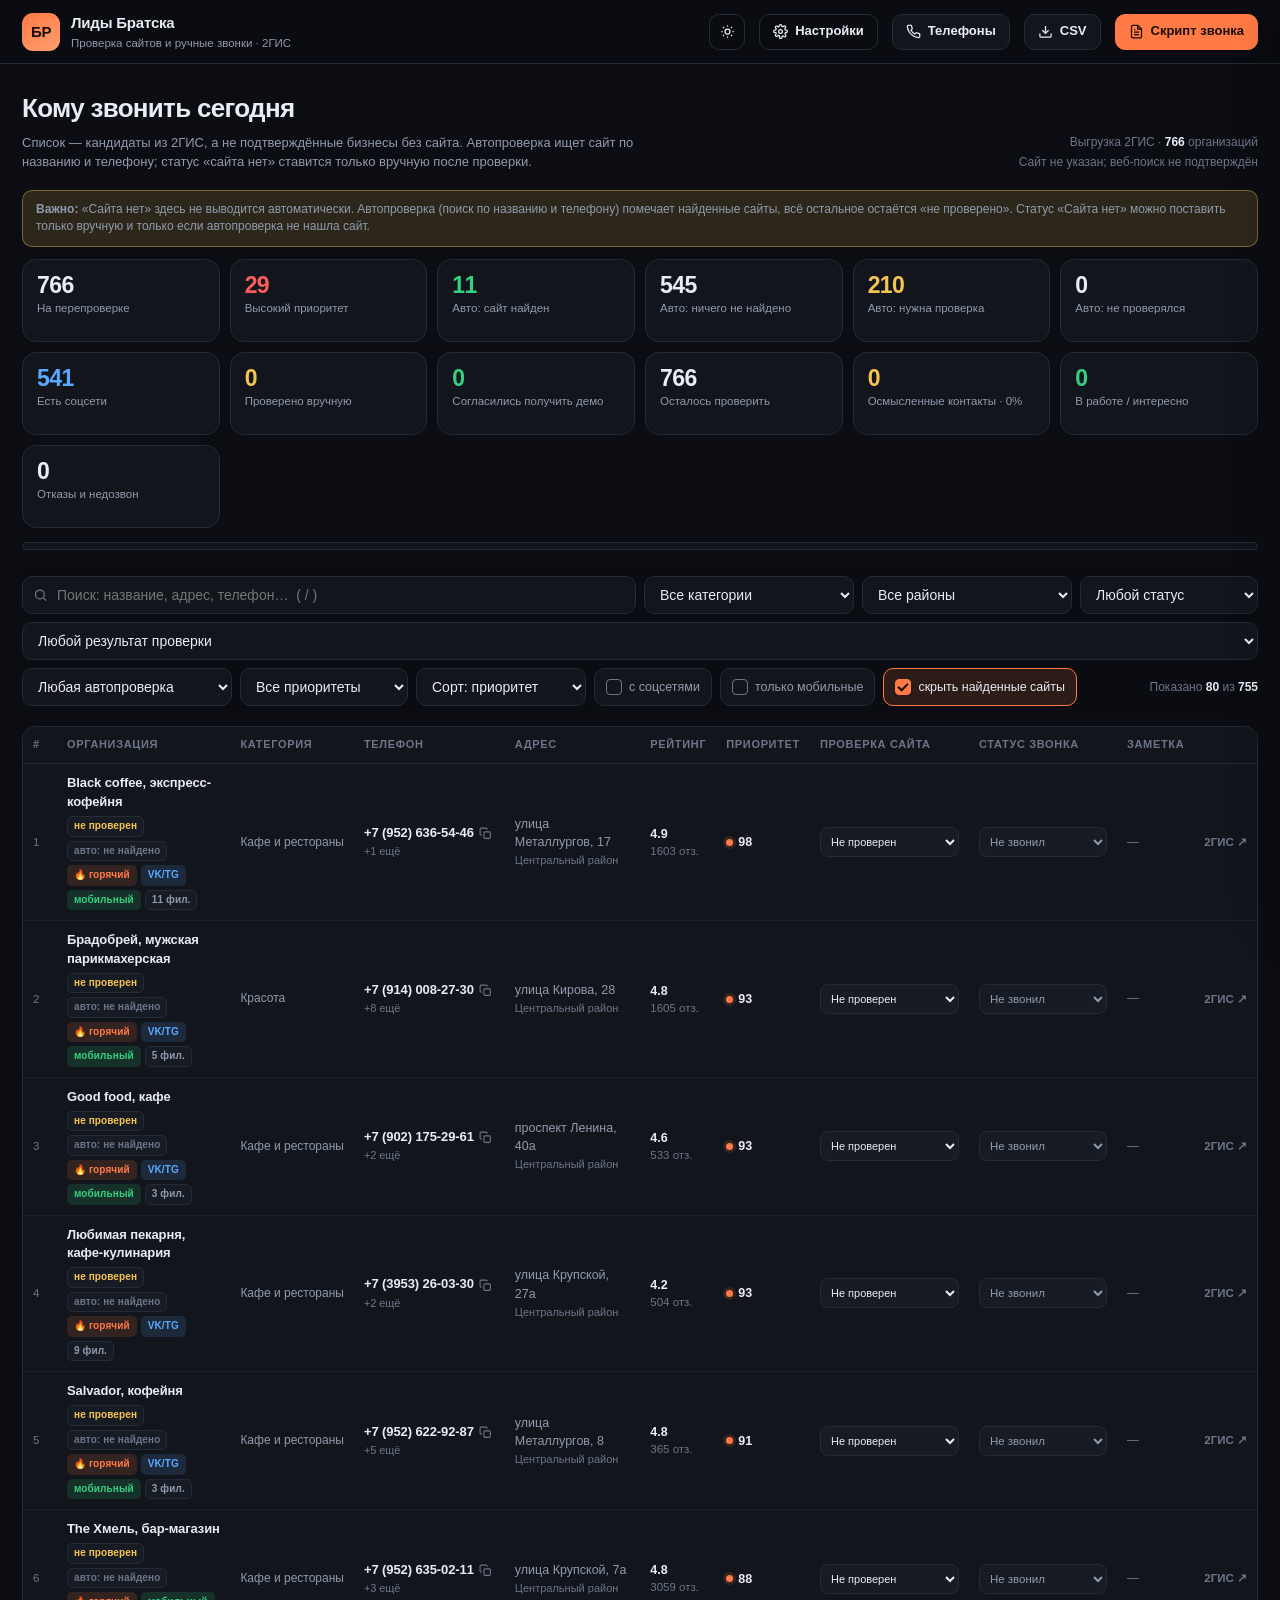
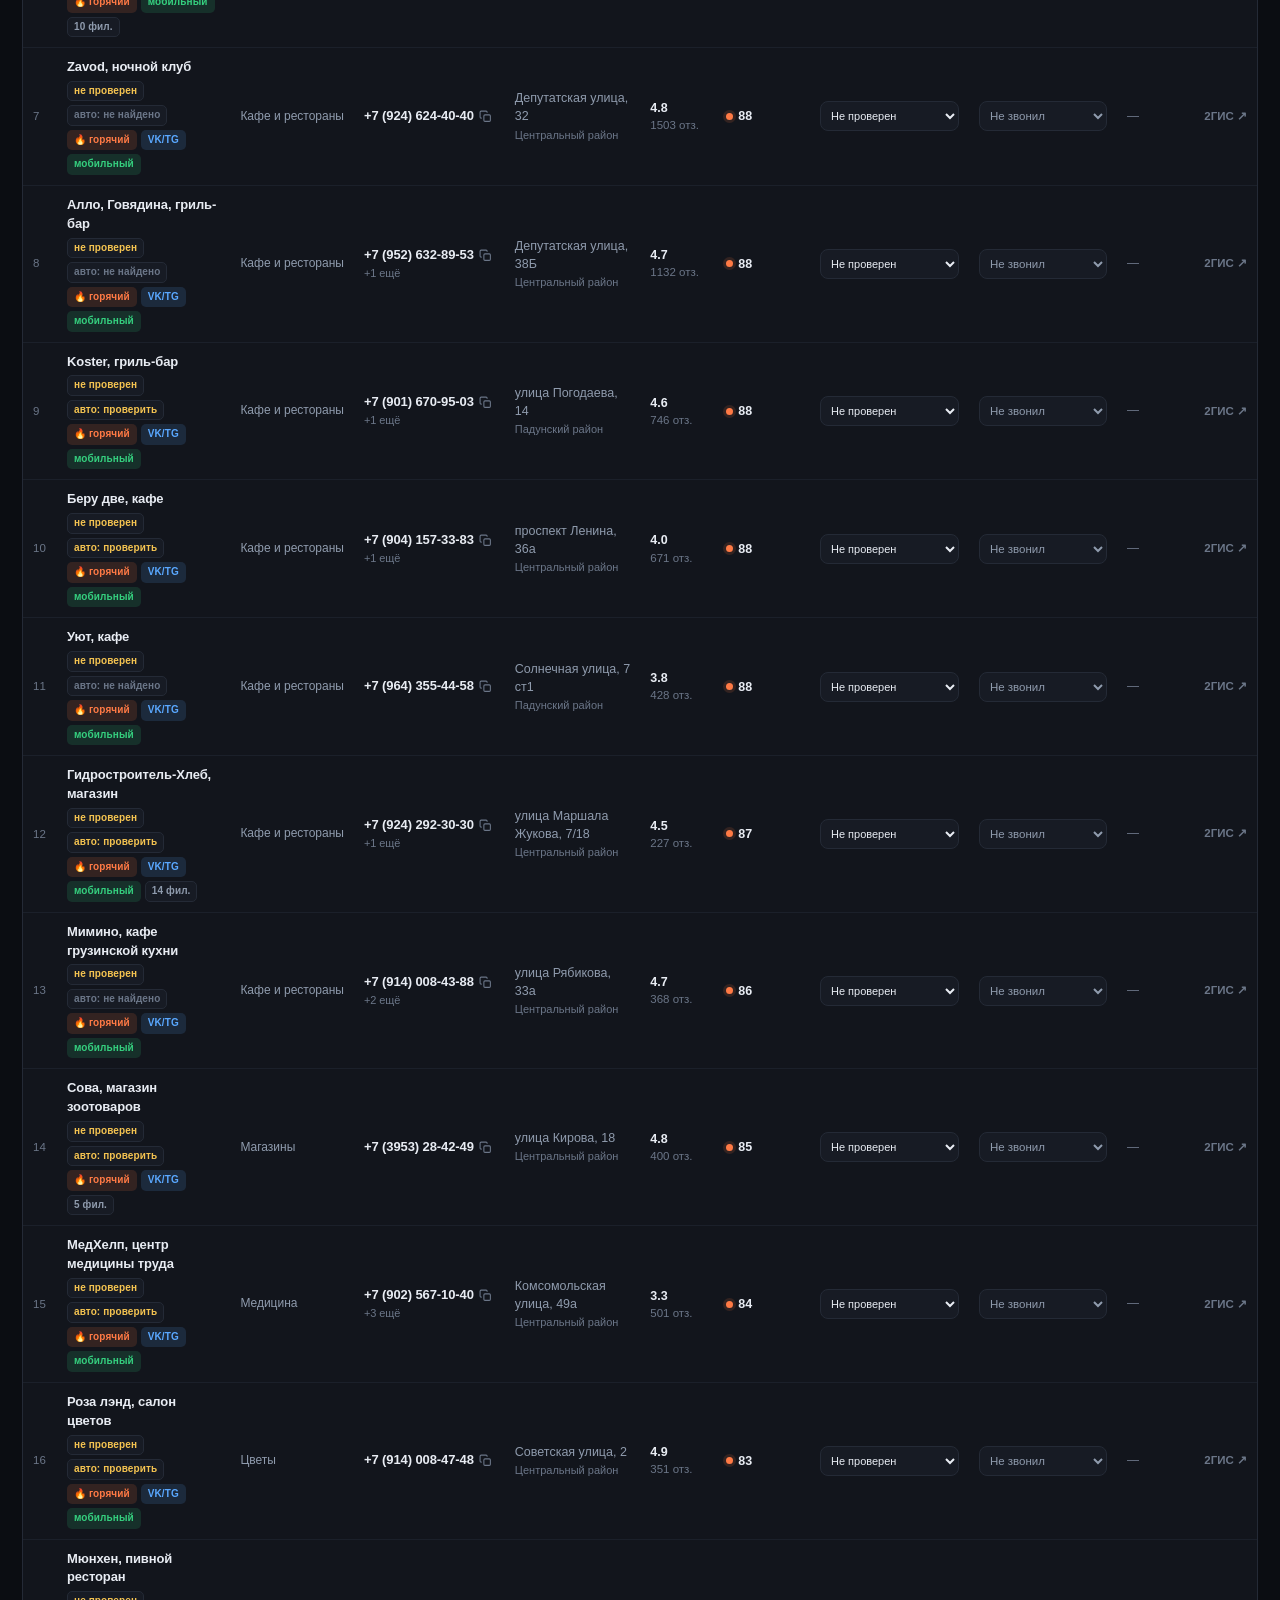
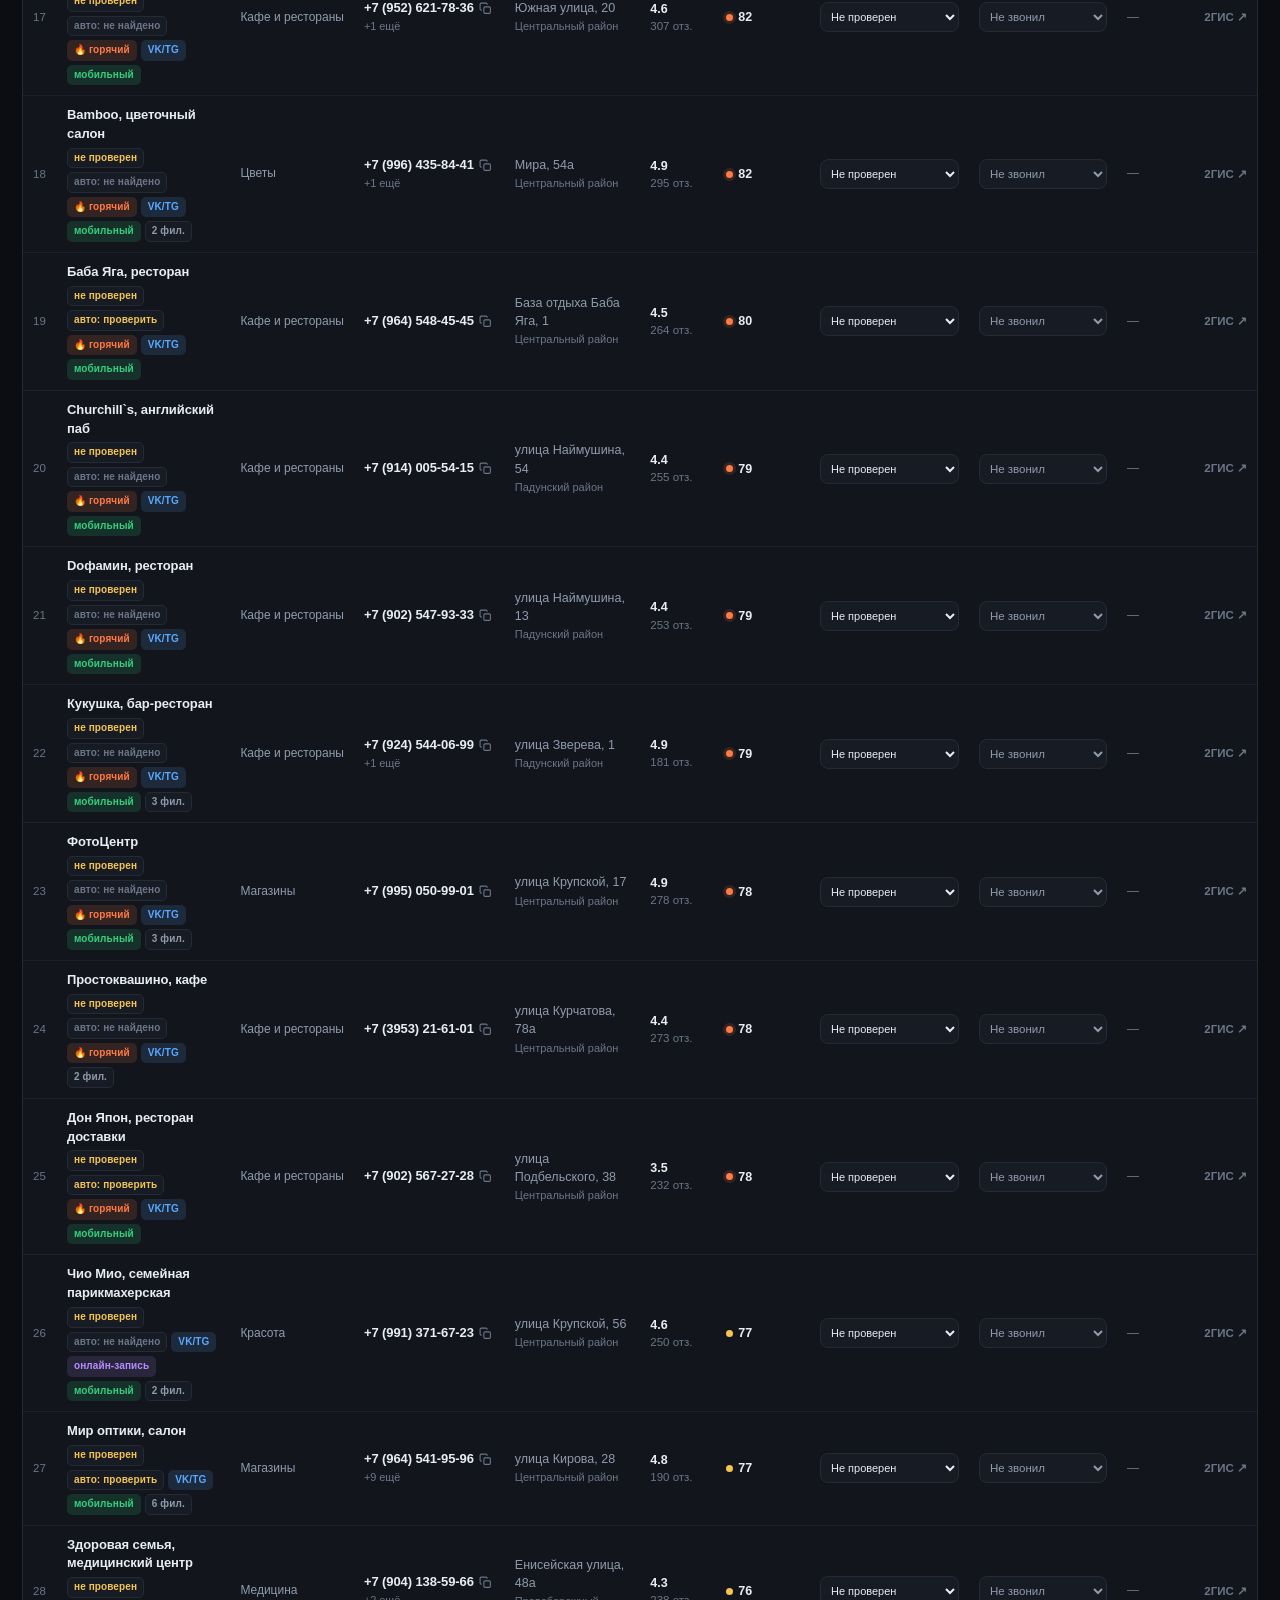
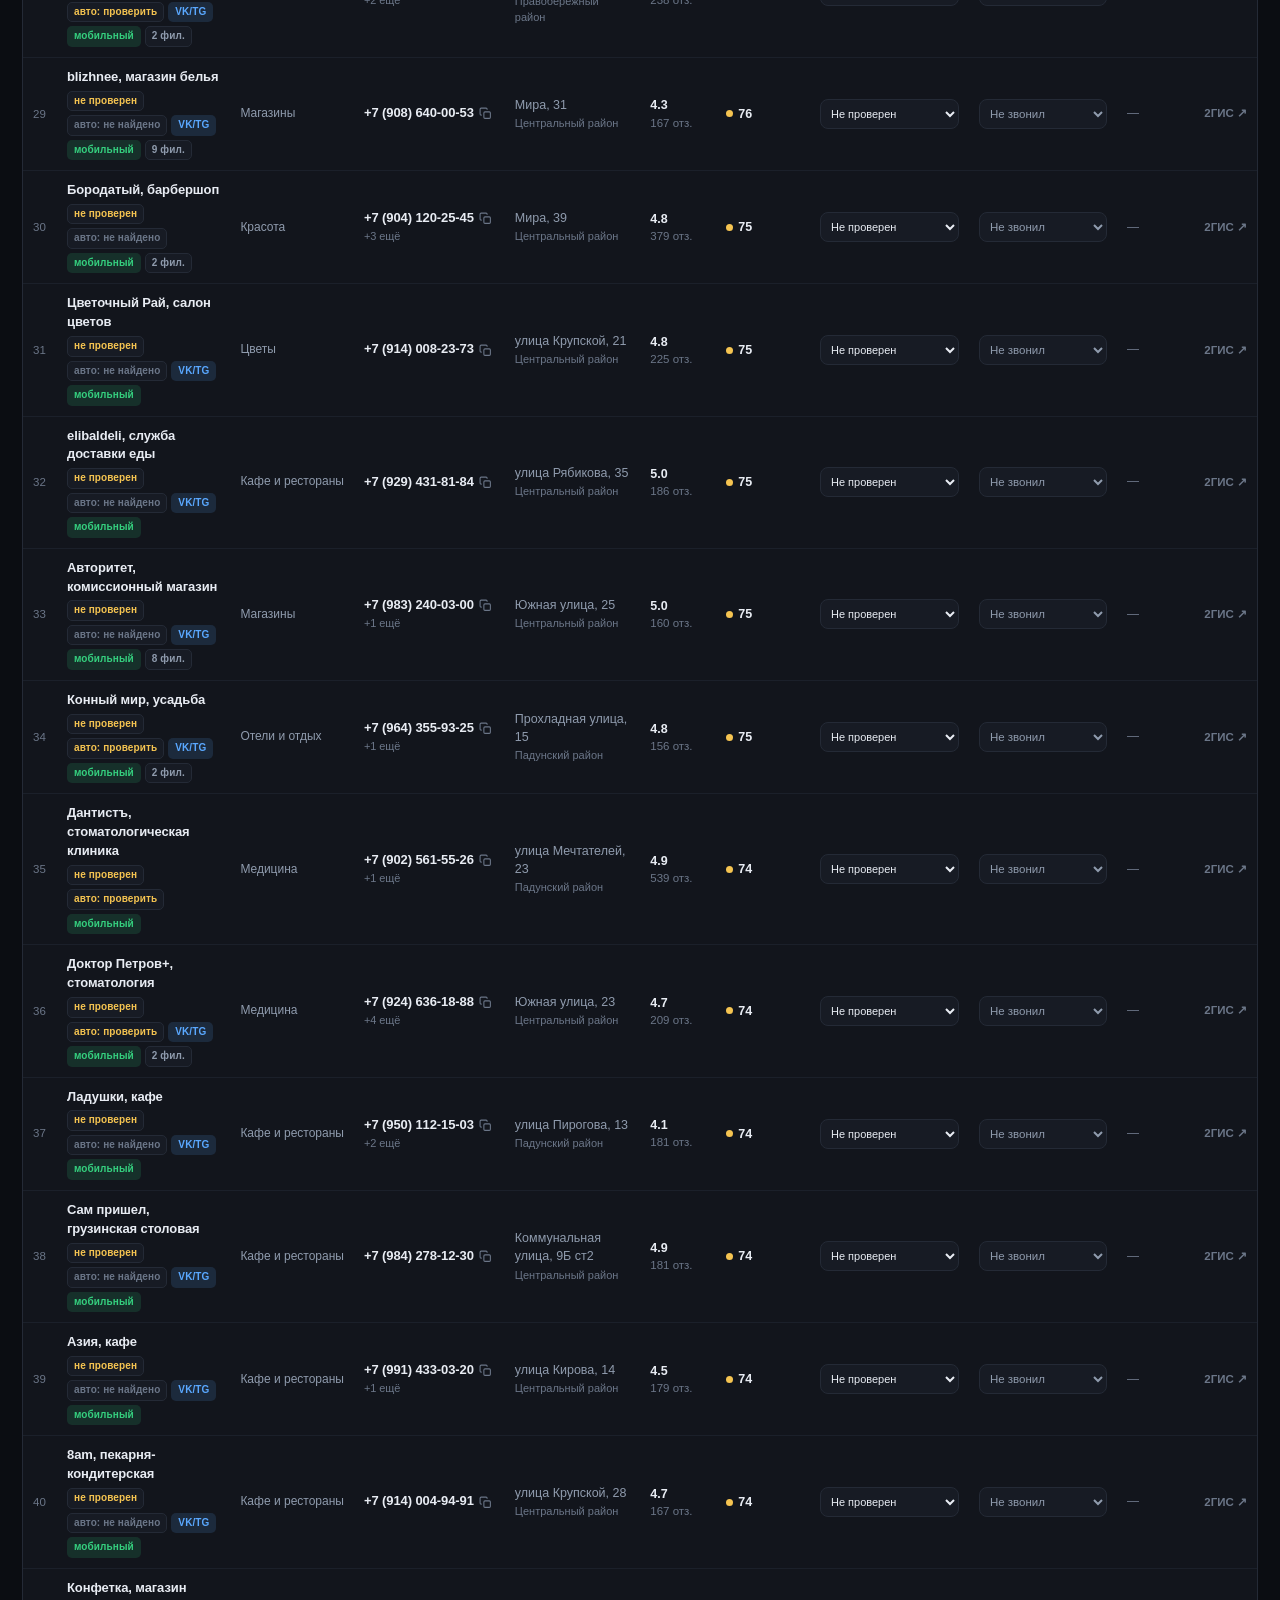
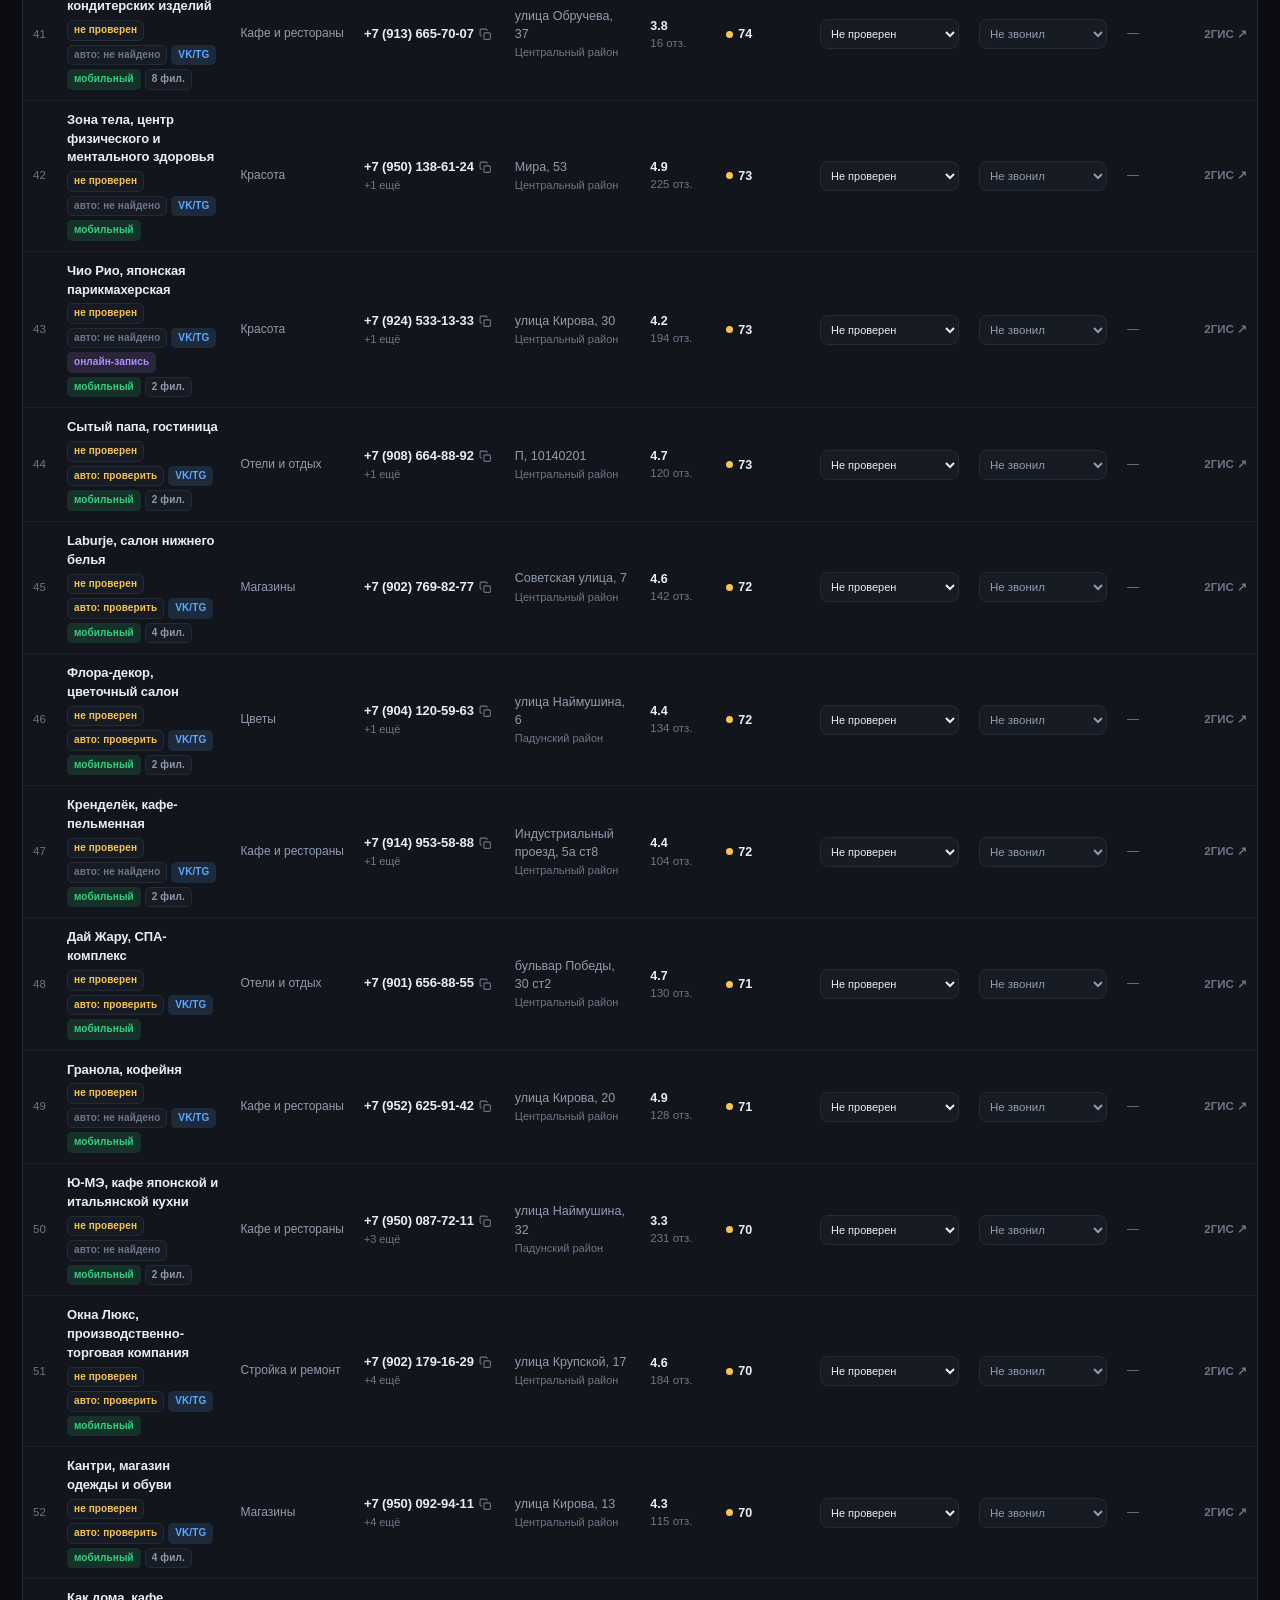
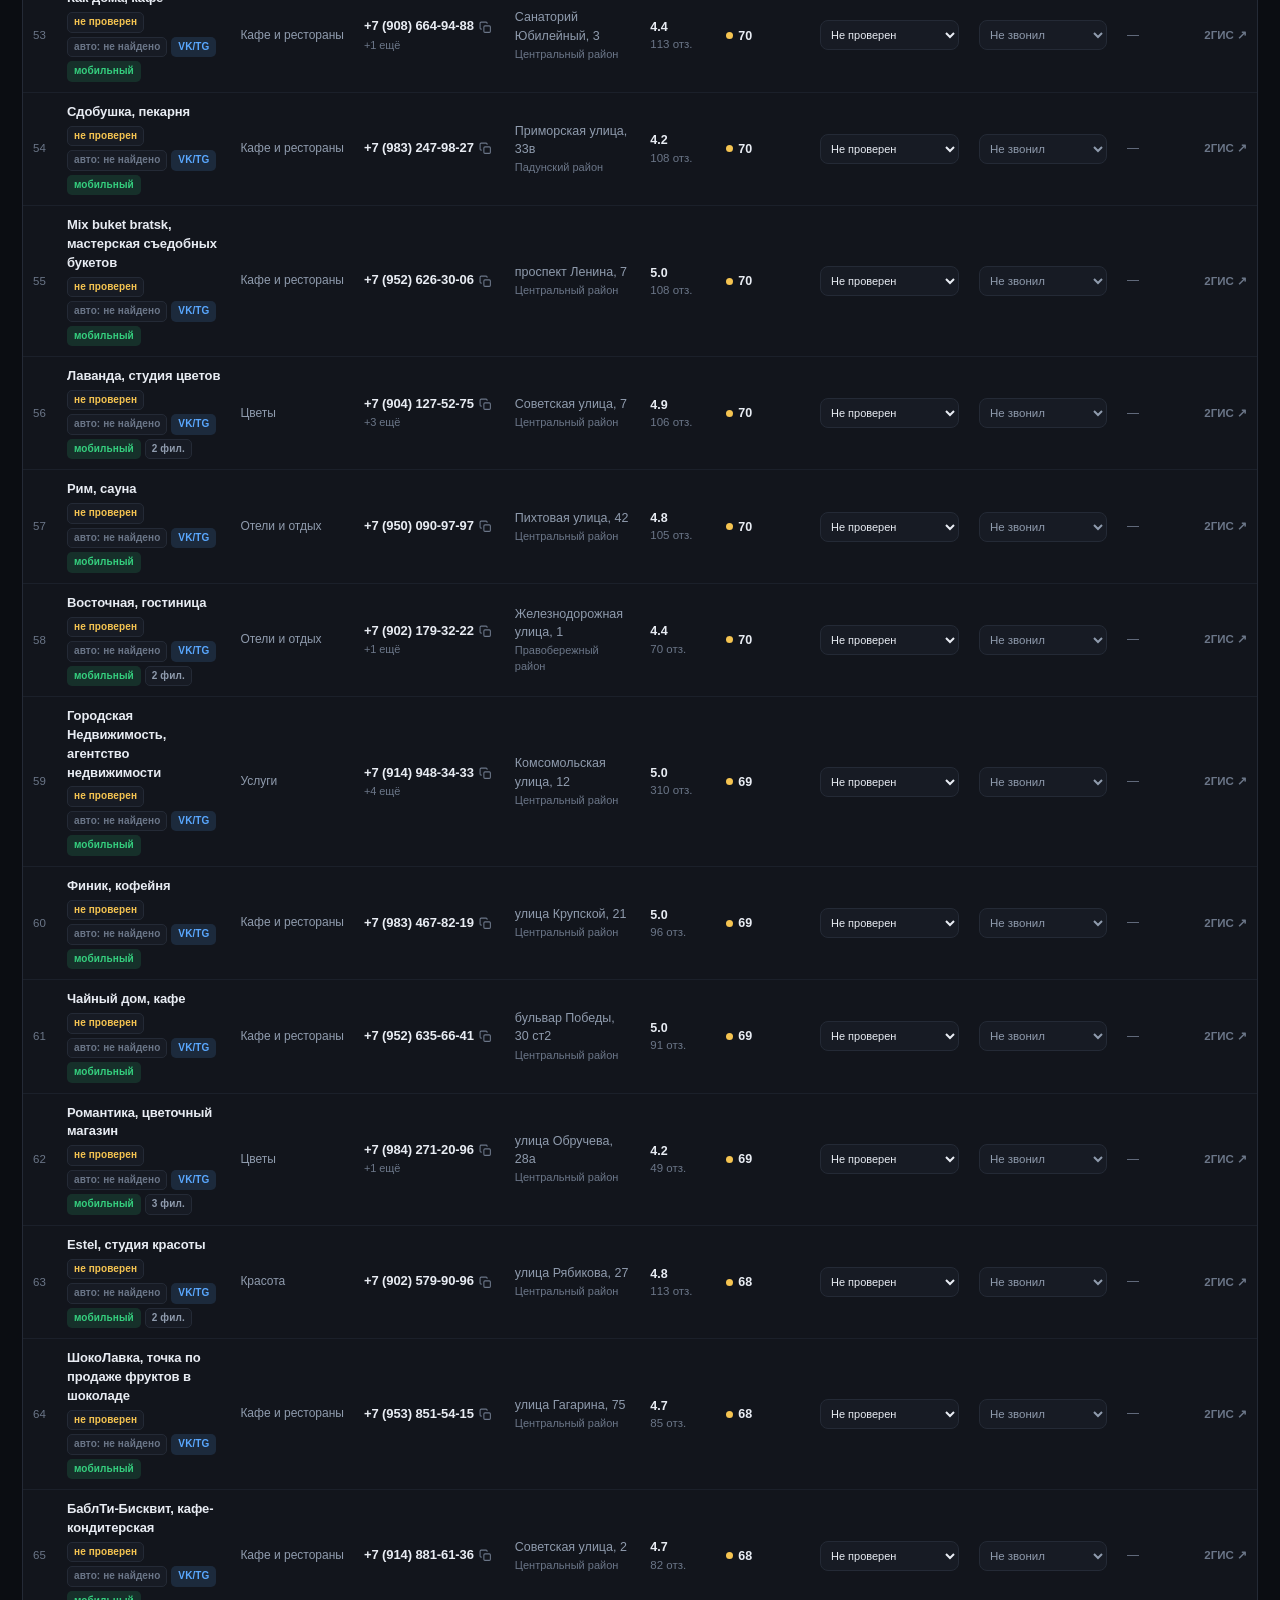
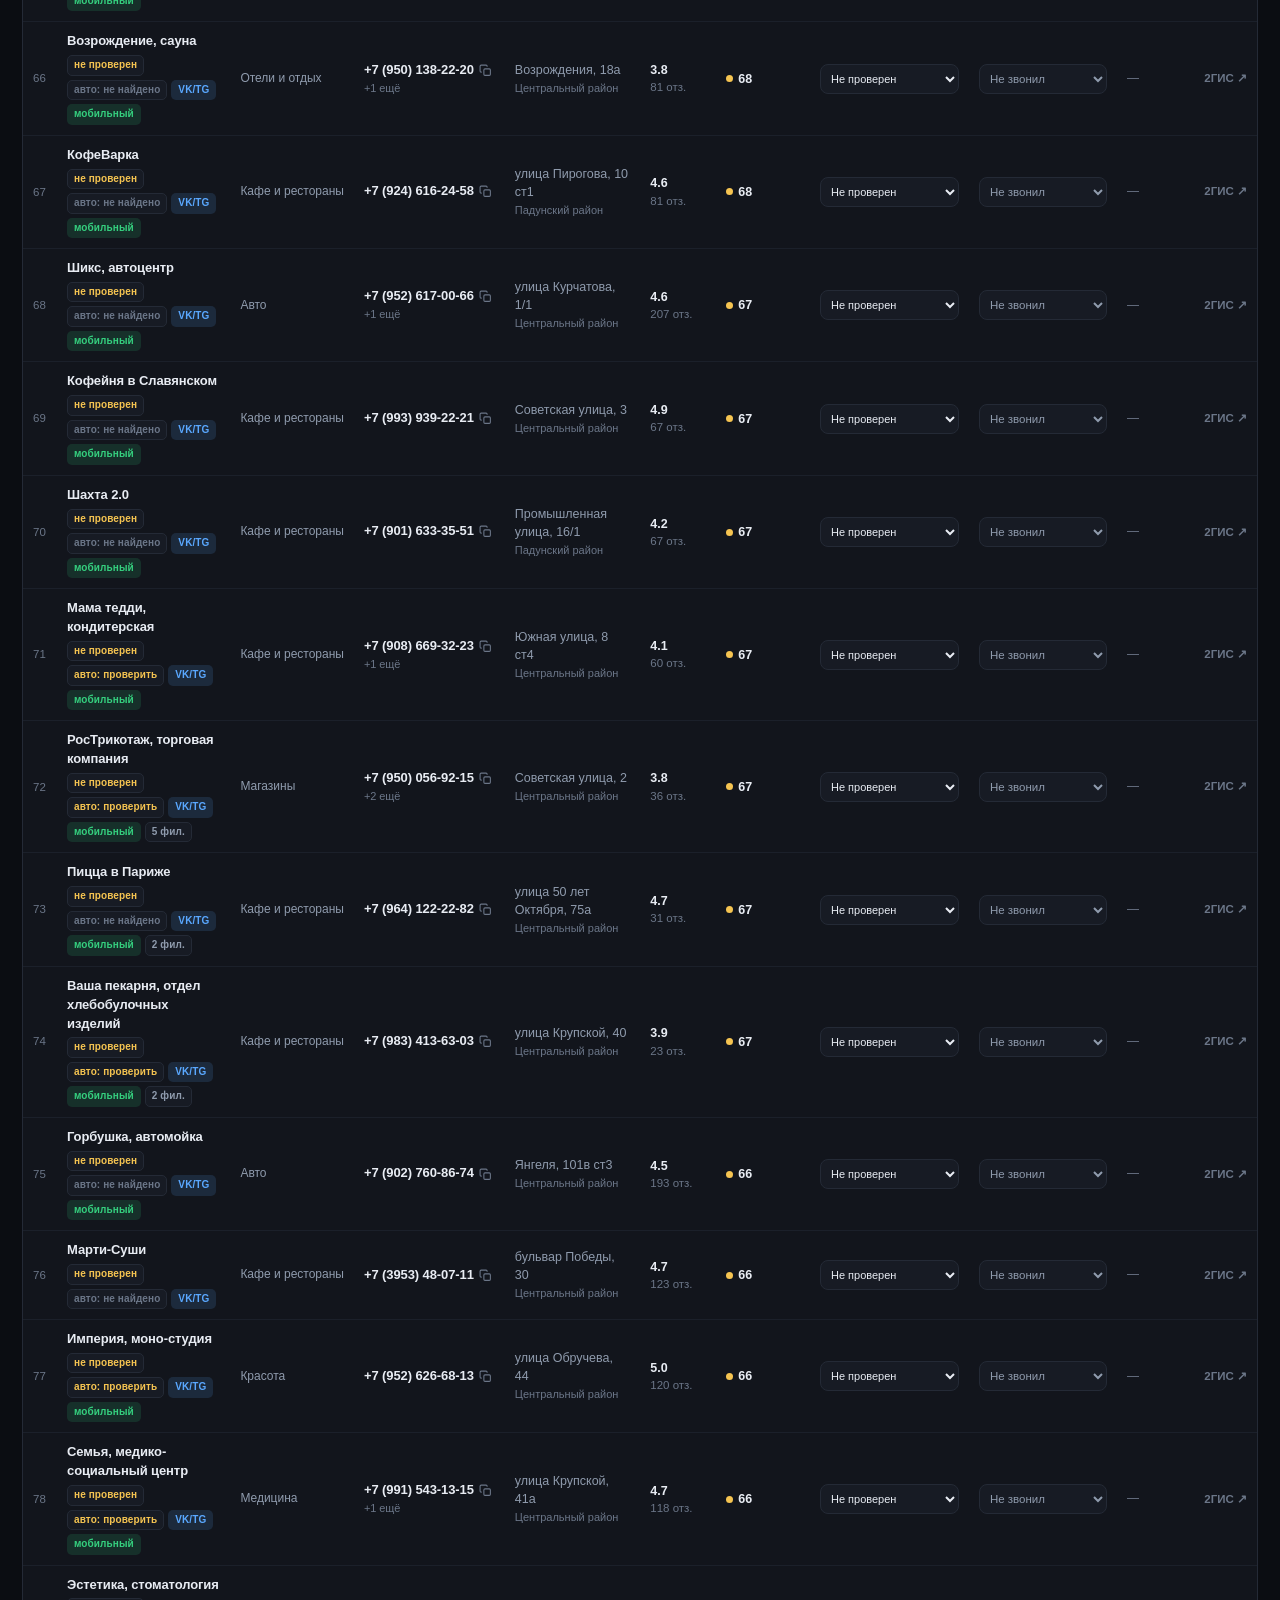
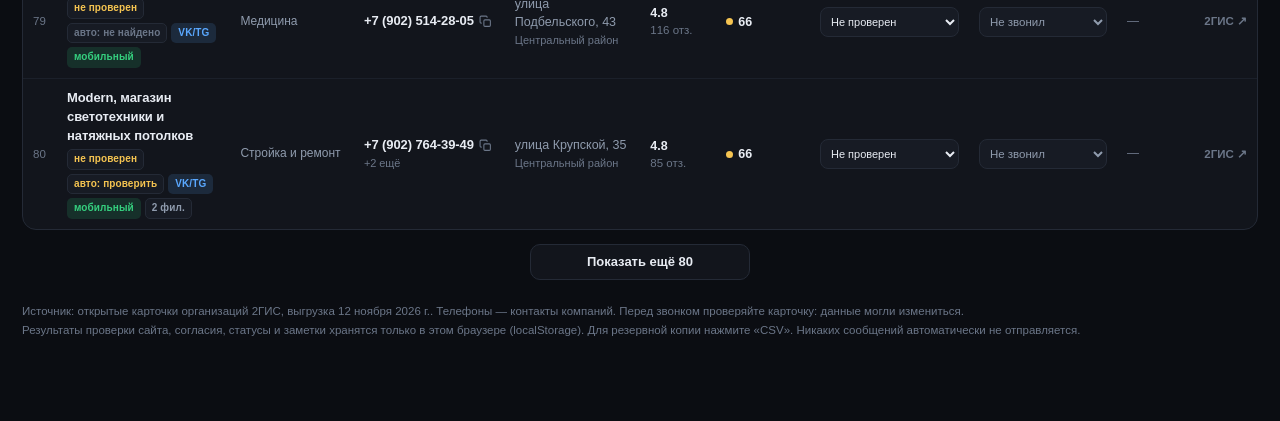
==== index.html @ 971ee41f "feat: рабочая страница лидов Братска для GitHub Pages" ====
<!DOCTYPE html>
<html lang="ru" data-theme="dark">
<head>
<meta charset="utf-8">
<meta name="viewport" content="width=device-width, initial-scale=1">
<title>Лиды Братска · обзвон без сайтов</title>
<style>
  :root{
    --bg:#0b0d12; --panel:#12151c; --panel2:#171b24; --line:#242a36;
    --text:#e8ecf3; --muted:#8f9bad; --dim:#6b7688;
    --accent:#ff7a45; --accent-soft:rgba(255,122,69,.14);
    --green:#35d07f; --green-soft:rgba(53,208,127,.14);
    --yellow:#f5c451; --yellow-soft:rgba(245,196,81,.14);
    --red:#ff5c5c; --red-soft:rgba(255,92,92,.13);
    --blue:#5aa8ff; --blue-soft:rgba(90,168,255,.14);
    --purple:#b58cff; --purple-soft:rgba(181,140,255,.14);
    --bg-topbar:rgba(11,13,18,.92);
    --bg-filters:rgba(11,13,18,.95);
    --line-soft:rgba(36,42,54,.55);
    --yellow-brd:rgba(245,196,81,.4);
    --blue-brd:rgba(90,168,255,.4);
    --purple-brd:rgba(181,140,255,.4);
    --green-brd:rgba(53,208,127,.4);
    --red-brd:rgba(255,92,92,.35);
    --shadow:0 18px 50px rgba(0,0,0,.45);
    --radius:14px;
  }
  html[data-theme="light"]{
    --bg:#f3f4f7; --panel:#ffffff; --panel2:#f7f8fa; --line:#e3e6ec;
    --text:#151a23; --muted:#5f6b7d; --dim:#8792a3;
    --accent:#e85d2a; --accent-soft:rgba(232,93,42,.10);
    --green:#12945a; --green-soft:rgba(18,148,90,.11);
    --yellow:#a87400; --yellow-soft:rgba(168,116,0,.12);
    --red:#d63b3b; --red-soft:rgba(214,59,59,.10);
    --blue:#1f6fd0; --blue-soft:rgba(31,111,208,.10);
    --purple:#7a4fd0; --purple-soft:rgba(122,79,208,.10);
    --bg-topbar:rgba(243,244,247,.95);
    --bg-filters:rgba(243,244,247,.97);
    --line-soft:rgba(227,230,236,.75);
    --yellow-brd:rgba(168,116,0,.4);
    --blue-brd:rgba(31,111,208,.4);
    --purple-brd:rgba(122,79,208,.4);
    --green-brd:rgba(18,148,90,.4);
    --red-brd:rgba(214,59,59,.35);
    --shadow:0 18px 50px rgba(20,30,50,.16);
  }
  *{box-sizing:border-box}
  html{-webkit-text-size-adjust:100%}
  html,body{margin:0;padding:0}
  body{
    background:var(--bg); color:var(--text);
    font:14px/1.45 -apple-system,BlinkMacSystemFont,"Segoe UI",Roboto,"Helvetica Neue",Arial,sans-serif;
    -webkit-font-smoothing:antialiased;
    overflow-x:hidden;
  }
  button,input,select,textarea{font:inherit;color:inherit}
  button,.toggle,select.status{-webkit-tap-highlight-color:transparent;touch-action:manipulation}
  a{color:inherit;text-decoration:none}
  ::selection{background:var(--accent-soft)}

  .wrap{max-width:1460px;margin:0 auto;padding:0 22px 80px}

  /* ---------- top bar ---------- */
  .topbar{
    position:sticky;top:0;z-index:40;
    background:var(--bg-topbar);
    -webkit-backdrop-filter:blur(14px);
    backdrop-filter:blur(14px);
    border-bottom:1px solid var(--line);
  }
  .topbar-in{max-width:1460px;margin:0 auto;padding:12px 22px;display:flex;align-items:center;gap:14px}
  .brand{display:flex;align-items:center;gap:11px;min-width:0}
  .logo{
    width:38px;height:38px;border-radius:11px;flex:none;
    background:linear-gradient(145deg,var(--accent),#ff9f6e);
    display:grid;place-items:center;color:#1a0d06;font-weight:800;font-size:15px;letter-spacing:-.5px;
  }
  .brand h1{font-size:15px;margin:0;font-weight:650;letter-spacing:-.2px;white-space:nowrap}
  .brand p{margin:1px 0 0;font-size:11.5px;color:var(--muted);white-space:nowrap}
  .spacer{flex:1}
  .btn{
    display:inline-flex;align-items:center;gap:7px;height:36px;padding:0 13px;
    border:1px solid var(--line);background:var(--panel);border-radius:10px;
    cursor:pointer;font-size:13px;font-weight:550;white-space:nowrap;
    transition:border-color .15s,background .15s,transform .06s;
  }
  .btn:hover{border-color:var(--dim);background:var(--panel2)}
  .btn:active{transform:translateY(1px)}
  .btn.primary{background:var(--accent);border-color:var(--accent);color:#1a0d06;font-weight:700}
  .btn.primary:hover{filter:brightness(1.06)}
  .btn.ghost{background:transparent}
  .btn svg{width:15px;height:15px;flex:none}
  .icon-btn{width:36px;height:36px;padding:0;justify-content:center}

  /* ---------- hero / stats ---------- */
  .hero{padding:26px 0 18px;display:flex;align-items:flex-end;gap:20px;flex-wrap:wrap}
  .hero h2{margin:0;font-size:26px;letter-spacing:-.7px;font-weight:700}
  .hero p{margin:6px 0 0;color:var(--muted);font-size:13px;max-width:640px}
  .hero .meta{margin-left:auto;text-align:right;font-size:12px;color:var(--dim);line-height:1.6}
  .hero .meta b{color:var(--text);font-weight:600}
  .source-note{margin:0 0 12px;padding:10px 13px;border:1px solid var(--yellow-brd);border-radius:10px;background:var(--yellow-soft);font-size:12px;color:var(--muted)}
  .web-status{max-width:150px!important;font-size:11px!important}

  .stats{display:grid;grid-template-columns:repeat(6,1fr);gap:10px;margin-bottom:14px}
  .stat{
    background:var(--panel);border:1px solid var(--line);border-radius:var(--radius);
    padding:13px 14px 12px;position:relative;overflow:hidden;
  }
  .stat .n{font-size:23px;font-weight:700;letter-spacing:-.6px;line-height:1.1}
  .stat .l{font-size:11.5px;color:var(--muted);margin-top:3px;white-space:normal;line-height:1.25;min-height:28px}
  .stat .bar{position:absolute;left:0;bottom:0;height:2px;background:var(--accent);opacity:.8}
  .stat.gGreen .n{color:var(--green)} .stat.gYellow .n{color:var(--yellow)}
  .stat.gRed .n{color:var(--red)} .stat.gBlue .n{color:var(--blue)}

  .progress{
    height:8px;background:var(--panel);border:1px solid var(--line);border-radius:99px;
    overflow:hidden;margin-bottom:16px
  }
  .progress i{display:block;height:100%;width:0;background:linear-gradient(90deg,var(--accent),#ffb27a);transition:width .35s}

  /* ---------- filters ---------- */
  .filters{
    position:sticky;top:63px;z-index:30;
    background:var(--bg-filters);
    -webkit-backdrop-filter:blur(10px);
    backdrop-filter:blur(10px);
    padding:10px 0 12px;margin-bottom:8px;
  }
  .frow{display:flex;gap:8px;flex-wrap:wrap;align-items:center}
  .search{position:relative;flex:1 1 260px;min-width:200px}
  .search svg{position:absolute;left:11px;top:50%;transform:translateY(-50%);width:15px;height:15px;color:var(--dim)}
  .search input{
    width:100%;height:38px;padding:0 12px 0 34px;border-radius:10px;
    border:1px solid var(--line);background:var(--panel);outline:none;
  }
  .search input:focus{border-color:var(--accent)}
  .fselect{
    height:38px;padding:0 30px 0 11px;border-radius:10px;border:1px solid var(--line);
    background:var(--panel);cursor:pointer;max-width:210px;
  }
  .web-status-filter{flex:1 1 100%;max-width:none}
  .fselect:focus{outline:none;border-color:var(--accent)}
  .toggle{
    display:inline-flex;align-items:center;gap:7px;height:38px;padding:0 11px;
    border:1px solid var(--line);background:var(--panel);border-radius:10px;cursor:pointer;
    font-size:12.5px;color:var(--muted);user-select:none;white-space:nowrap;
  }
  .toggle input{accent-color:var(--accent);margin:0;appearance:none;width:16px;height:16px;flex:none;
    border:1.5px solid var(--dim);border-radius:4px;background:transparent;position:relative;cursor:pointer}
  .toggle input:checked{background:var(--accent);border-color:var(--accent)}
  .toggle input:checked::after{content:'';position:absolute;left:4px;top:1px;width:4px;height:8px;
    border:solid #1a0d06;border-width:0 2px 2px 0;transform:rotate(45deg)}
  .toggle.on{color:var(--text);border-color:var(--accent);background:var(--accent-soft)}
  .count{font-size:12px;color:var(--dim);margin-left:auto;white-space:nowrap}
  .count b{color:var(--text)}

  /* ---------- table ---------- */
  .tablecard{background:var(--panel);border:1px solid var(--line);border-radius:var(--radius);overflow:hidden}
  table{width:100%;border-collapse:collapse}
  thead th{
    text-align:left;font-size:11px;text-transform:uppercase;letter-spacing:.06em;
    color:var(--dim);font-weight:600;padding:10px 10px;border-bottom:1px solid var(--line);
    background:var(--panel);position:sticky;top:0;z-index:2;white-space:nowrap;
  }
  tbody tr{border-bottom:1px solid var(--line-soft);cursor:pointer}
  tbody tr:last-child{border-bottom:none}
  tbody tr:hover{background:var(--panel2)}
  tbody tr.done{opacity:.55}
  td{padding:10px;vertical-align:middle;font-size:13px}
  td.num{color:var(--dim);font-size:11.5px;width:34px}
  .name{font-weight:600;letter-spacing:-.1px;display:flex;align-items:center;gap:6px;flex-wrap:wrap;max-width:340px}
  .name small{display:block;font-weight:400;color:var(--muted);font-size:11.5px;margin-top:2px}
  .mob-meta{display:none;font-weight:400;color:var(--muted);font-size:11.5px;margin-top:3px}
  .badges{display:flex;gap:4px;flex-wrap:wrap;margin-top:4px}
  .badge{
    font-size:10px;padding:2px 6px;border-radius:5px;font-weight:600;letter-spacing:.01em;
    background:var(--panel2);border:1px solid var(--line);color:var(--muted);white-space:nowrap;
  }
  .badge.vk{color:var(--blue);border-color:transparent;background:var(--blue-soft)}
  .badge.book{color:var(--purple);border-color:transparent;background:var(--purple-soft)}
  .badge.hot{color:var(--accent);border-color:transparent;background:var(--accent-soft)}
  .badge.mob{color:var(--green);border-color:transparent;background:var(--green-soft)}
  .cat{font-size:12px;color:var(--muted);white-space:nowrap}
  .addr{max-width:220px;color:var(--muted);font-size:12.5px}
  .addr span{display:block;color:var(--dim);font-size:11px;margin-top:2px}
  .phone{font-variant-numeric:tabular-nums;white-space:nowrap;font-weight:600;letter-spacing:-.1px}
  .phone a:hover{color:var(--accent)}
  .phone .sub{display:block;font-weight:400;color:var(--dim);font-size:11px;margin-top:1px}
  .copy{
    border:none;background:transparent;color:var(--dim);cursor:pointer;padding:3px;border-radius:5px;
    vertical-align:middle;margin-left:2px;
  }
  .copy:hover{color:var(--accent);background:var(--accent-soft)}
  .copy svg{width:13px;height:13px;display:block}
  .rating{white-space:nowrap;font-weight:600;font-size:12.5px}
  .rating em{font-style:normal;color:var(--dim);font-weight:400;font-size:11.5px;display:block}
  .score{
    display:inline-flex;align-items:center;gap:5px;font-weight:700;font-size:12.5px;
    font-variant-numeric:tabular-nums;
  }
  .dot{width:7px;height:7px;border-radius:50%;background:var(--dim);flex:none}
  .tier-hot .dot{background:var(--accent);box-shadow:0 0 0 3px var(--accent-soft)}
  .tier-warm .dot{background:var(--yellow)}
  .tier-cold .dot{background:var(--dim)}
  .tier-hot .score{color:var(--accent)} .tier-warm .score{color:var(--yellow)}
  select.status{
    height:30px;border-radius:8px;border:1px solid var(--line);background:var(--panel2);
    padding:0 6px;font-size:11.5px;cursor:pointer;max-width:140px;
  }
  select.status.new{color:var(--muted)}
  select.status.noanswer{color:var(--yellow);border-color:var(--yellow-brd)}
  select.status.callback{color:var(--blue);border-color:var(--blue-brd)}
  select.status.demo{color:var(--purple);border-color:var(--purple-brd)}
  select.status.interested{color:var(--green);border-color:var(--green-brd)}
  select.status.deal{color:var(--green);background:var(--green-soft);border-color:var(--green)}
  select.status.refuse{color:var(--red);border-color:var(--red-brd)}
  .note{max-width:180px;font-size:12px;color:var(--muted);overflow:hidden;text-overflow:ellipsis;white-space:nowrap}
  .note.empty{color:var(--dim)}
  .act{white-space:nowrap;text-align:right}
  .gis{color:var(--dim);font-size:11.5px;font-weight:600}
  .gis:hover{color:var(--accent)}

  .empty-state{padding:60px 20px;text-align:center;color:var(--muted)}
  .empty-state b{display:block;color:var(--text);font-size:16px;margin-bottom:6px}
  .more-wrap{display:none;justify-content:center;padding:14px 0 4px}
  .more-wrap .btn{min-width:220px;justify-content:center}

  /* ---------- drawer ---------- */
  .overlay{
    position:fixed;inset:0;background:rgba(4,7,12,.55);backdrop-filter:blur(2px);
    opacity:0;pointer-events:none;transition:opacity .2s;z-index:50;
  }
  .overlay.open{opacity:1;pointer-events:auto}
  .drawer{
    position:fixed;top:0;right:0;height:100%;width:440px;max-width:100%;
    background:var(--panel);border-left:1px solid var(--line);z-index:60;
    transform:translateX(102%);transition:transform .26s cubic-bezier(.3,.8,.3,1);
    display:flex;flex-direction:column;box-shadow:var(--shadow);
  }
  .drawer.open{transform:none}
  .drawer-head{padding:16px 18px 12px;border-bottom:1px solid var(--line);display:flex;gap:10px;align-items:flex-start}
  .drawer-head h3{margin:0;font-size:18px;letter-spacing:-.4px;line-height:1.25}
  .drawer-head .sub{color:var(--muted);font-size:12px;margin-top:4px}
  .drawer-body{padding:16px 18px 30px;overflow:auto;flex:1}
  .drawerWebStatus{width:100%;max-width:none}
  .close{
    margin-left:auto;width:32px;height:32px;border-radius:8px;border:1px solid var(--line);
    background:var(--panel2);cursor:pointer;display:grid;place-items:center;flex:none;
  }
  .close:hover{border-color:var(--dim)}
  .block{margin-bottom:18px}
  .block h4{margin:0 0 8px;font-size:11px;text-transform:uppercase;letter-spacing:.07em;color:var(--dim)}
  .bigphone{
    display:flex;align-items:center;gap:10px;background:var(--panel2);border:1px solid var(--line);
    border-radius:12px;padding:12px 14px;
  }
  .bigphone .p{font-size:21px;font-weight:700;letter-spacing:-.4px;font-variant-numeric:tabular-nums}
  .bigphone .p a:hover{color:var(--accent)}
  .bigphone .extra{font-size:12px;color:var(--muted);margin-top:2px}
  .kv{display:grid;grid-template-columns:96px 1fr;gap:7px 10px;font-size:13px}
  .kv dt{color:var(--dim)}
  .kv dd{margin:0}
  .chips{display:flex;gap:6px;flex-wrap:wrap}
  .chip{
    display:inline-flex;align-items:center;gap:5px;padding:5px 9px;border-radius:8px;
    background:var(--panel2);border:1px solid var(--line);font-size:12px;color:var(--muted);
  }
  .chip:hover{border-color:var(--accent);color:var(--text)}
  .status-grid{display:grid;grid-template-columns:1fr 1fr;gap:6px}
  .status-btn{
    padding:8px 10px;border-radius:9px;border:1px solid var(--line);background:var(--panel2);
    cursor:pointer;font-size:12.5px;text-align:left;display:flex;align-items:center;gap:7px;
  }
  .status-btn:hover{border-color:var(--dim)}
  .status-btn.active{border-color:var(--accent);background:var(--accent-soft);color:var(--text);font-weight:600}
  .status-btn i{width:7px;height:7px;border-radius:50%;background:var(--dim);flex:none}
  .status-btn[data-s="noanswer"] i{background:var(--yellow)} .status-btn[data-s="callback"] i{background:var(--blue)}
  .status-btn[data-s="demo"] i{background:var(--purple)} .status-btn[data-s="interested"] i{background:var(--green)}
  .status-btn[data-s="deal"] i{background:var(--green)} .status-btn[data-s="refuse"] i{background:var(--red)}
  textarea.noteinput{
    width:100%;min-height:86px;resize:vertical;border-radius:10px;border:1px solid var(--line);
    background:var(--panel2);padding:10px 11px;outline:none;font-size:13px;
  }
  textarea.noteinput:focus{border-color:var(--accent)}
  .scriptbox{
    background:var(--panel2);border:1px solid var(--line);border-left:3px solid var(--accent);
    border-radius:10px;padding:12px 13px;font-size:13px;line-height:1.55;color:var(--text);
    white-space:pre-wrap;
  }
  .rowbtns{display:flex;gap:7px;flex-wrap:wrap}
  .savehint{font-size:11px;color:var(--dim);margin-top:6px}

  /* ---------- modal ---------- */
  .modal{
    position:fixed;inset:0;z-index:70;display:none;align-items:center;justify-content:center;padding:22px;
  }
  .modal.open{display:flex}
  .modal-card{
    background:var(--panel);border:1px solid var(--line);border-radius:18px;
    width:860px;max-width:100%;max-height:88vh;display:flex;flex-direction:column;box-shadow:var(--shadow);
  }
  .modal-head{padding:16px 20px;border-bottom:1px solid var(--line);display:flex;align-items:center;gap:12px}
  .modal-head h3{margin:0;font-size:17px;letter-spacing:-.3px}
  .modal-body{padding:20px 24px 30px;overflow:auto}
  .md h1{font-size:21px;margin:0 0 14px}
  #scriptBody h1{display:none}
  .md h2{font-size:16px;margin:26px 0 10px;padding-top:14px;border-top:1px solid var(--line)}
  .md h2:first-child{border-top:none;padding-top:0;margin-top:0}
  .md h3{font-size:14px;margin:18px 0 7px;color:var(--accent)}
  .md p{margin:8px 0;color:var(--text);line-height:1.62}
  .md ul,.md ol{margin:8px 0;padding-left:22px}
  .md li{margin:4px 0;line-height:1.6}
  .md blockquote{
    margin:9px 0;padding:9px 13px;border-left:3px solid var(--accent);
    background:var(--panel2);border-radius:0 9px 9px 0;color:var(--text);font-size:13.5px;
  }
  .md code{background:var(--panel2);padding:1px 5px;border-radius:4px;font-size:12.5px}
  .md table{width:auto;min-width:60%;margin:10px 0;border:1px solid var(--line);border-radius:8px}
  .md th,.md td{border-bottom:1px solid var(--line);padding:7px 10px;font-size:13px}
  .md th{background:var(--panel2);color:var(--muted);font-weight:600;text-align:left;font-size:11.5px;text-transform:uppercase;letter-spacing:.04em}
  .md hr{border:none;border-top:1px solid var(--line);margin:18px 0}
  .md strong{font-weight:650}
  .md .checkitem{list-style:none;margin-left:-18px}

  .settings label{display:block;font-size:12px;color:var(--muted);margin:12px 0 5px}
  .settings input{
    width:100%;height:38px;border-radius:9px;border:1px solid var(--line);
    background:var(--panel2);padding:0 11px;outline:none;
  }
  .settings input:focus{border-color:var(--accent)}

  .toast{
    position:fixed;bottom:22px;left:50%;transform:translate(-50%,20px);
    background:var(--text);color:var(--bg);padding:9px 16px;border-radius:9px;font-size:13px;font-weight:600;
    opacity:0;pointer-events:none;transition:.25s;z-index:90;box-shadow:var(--shadow);
  }
  .toast.show{opacity:1;transform:translate(-50%,0)}

  .footer{margin-top:18px;font-size:11.5px;color:var(--dim);line-height:1.7}
  .footer a{color:var(--muted);text-decoration:underline;text-underline-offset:2px}

  @media (max-width:1100px){
    .stats{grid-template-columns:repeat(3,1fr)}
    .hide-md{display:none}
    .mob-meta{display:block}
  }
  @media (max-width:820px){
    .wrap{padding:0 12px calc(60px + env(safe-area-inset-bottom))}
    .topbar-in{padding:10px 12px;gap:8px;padding-top:calc(10px + env(safe-area-inset-top))}
    .topbar{background:var(--bg);-webkit-backdrop-filter:none;backdrop-filter:none}
    .brand p{display:none}
    .brand h1{max-width:116px;overflow:hidden;text-overflow:ellipsis}
    #themeBtn,#phonesBtn{display:none}
    .hero{padding:18px 0 12px}
    .hero h2{font-size:21px}
    .hero .meta{display:none}
    .stats{grid-template-columns:repeat(3,1fr);gap:8px}
    .stat .n{font-size:20px}
    .filters{position:static;background:transparent;-webkit-backdrop-filter:none;backdrop-filter:none}
    .hide-sm{display:none}
    .frow{gap:7px}
    .search{flex:1 1 100%}
    .fselect{flex:0 0 calc(50% - 4px);max-width:none;height:42px;min-width:0}
    .web-status{max-width:none!important}
    .web-status-filter{flex:1 1 100%;max-width:none}
    .toggle{flex:1 1 calc(50% - 4px);justify-content:center;height:42px}
    .count{width:100%;text-align:right;margin-left:0}
    input,select,textarea{font-size:16px}
    .modal{padding:0}
    .modal-card{height:100%;max-height:100%;width:100%;border-radius:0;border:none}
    .drawer{width:100%}
    .btn{padding:0 10px}
    #settingsBtn .lbl,#exportBtn .lbl{display:none}
    #settingsBtn,#exportBtn{padding:0;width:36px;justify-content:center;flex:none}
    .hero p{font-size:12.5px}

    /* карточки вместо таблицы */
    .tablecard{background:transparent;border:none;border-radius:0}
    table,tbody{display:block}
    thead{display:none}
    tbody tr{
      display:grid;grid-template-columns:1fr auto;gap:6px 10px;
      background:var(--panel);border:1px solid var(--line);border-radius:12px;
      padding:11px 13px;margin-bottom:8px;
    }
    tbody tr:hover{background:var(--panel)}
    td{border:none;padding:0;font-size:13px}
    td.num,td.cat,td.addr,td.rating,td.note,td.act{display:none}
    td:nth-child(2){grid-column:1/-1}
    td:nth-child(4){grid-column:1;display:flex;align-items:center;gap:6px;flex-wrap:wrap}
    td:nth-child(7){grid-column:2;justify-self:end;align-self:center}
    td:nth-child(8),td:nth-child(9){grid-column:1/-1}
    td:nth-child(8) select,td:nth-child(9) select{width:100%}
    select.status{max-width:none;width:100%}
    .name{max-width:none}
    .mob-meta{display:block}
    .empty-state{border:1px solid var(--line);border-radius:12px;background:var(--panel)}
  }
  @media (max-width:560px){
    .brand>div:last-child{display:none}
    .stats{grid-template-columns:repeat(2,1fr);gap:6px}
    .stat{padding:10px}
    .stat .n{font-size:18px}
    .stat .l{font-size:10px;min-height:25px}
    .stat:nth-child(2),.stat:nth-child(3),.stat:nth-child(7),.stat:nth-child(8),.stat:nth-child(9),.stat:nth-child(10){display:none}
    .hero{padding:14px 0 10px}
    .hero p{display:none}
    #tier,#sort{display:none}
    .count{font-size:11.5px}
  }
</style>
</head>
<body>

<header class="topbar">
  <div class="topbar-in">
    <div class="brand">
      <div class="logo">БР</div>
      <div>
        <h1>Лиды Братска</h1>
        <p>Проверка сайтов и ручные звонки · 2ГИС</p>
      </div>
    </div>
    <div class="spacer"></div>
    <button class="btn ghost icon-btn" id="themeBtn" title="Сменить тему" aria-label="Сменить тему">
      <svg viewBox="0 0 24 24" fill="none" stroke="currentColor" stroke-width="2"><circle cx="12" cy="12" r="4"/><path d="M12 2v2M12 20v2M4.9 4.9l1.4 1.4M17.7 17.7l1.4 1.4M2 12h2M20 12h2M4.9 19.1l1.4-1.4M17.7 6.3l1.4-1.4"/></svg>
    </button>
    <button class="btn ghost" id="settingsBtn" title="Настройки">
      <svg viewBox="0 0 24 24" fill="none" stroke="currentColor" stroke-width="2"><path d="M12 15a3 3 0 100-6 3 3 0 000 6z"/><path d="M19.4 15a1.6 1.6 0 00.3 1.8l.1.1a2 2 0 11-2.8 2.8l-.1-.1a1.6 1.6 0 00-2.7 1.1V21a2 2 0 11-4 0v-.1A1.6 1.6 0 007.5 19l-.1.1a2 2 0 11-2.8-2.8l.1-.1A1.6 1.6 0 003 13.6H3a2 2 0 110-4h.1A1.6 1.6 0 004.7 7l-.1-.1a2 2 0 112.8-2.8l.1.1A1.6 1.6 0 0010 3.1V3a2 2 0 114 0v.1A1.6 1.6 0 0016.6 4l.1-.1a2 2 0 112.8 2.8l-.1.1a1.6 1.6 0 00-.3 1.8v.1a1.6 1.6 0 001.5.9H21a2 2 0 110 4h-.1a1.6 1.6 0 00-1.5 1z"/></svg>
      <span class="lbl">Настройки</span>
    </button>
    <button class="btn" id="phonesBtn" title="Скопировать телефоны отфильтрованных лидов">
      <svg viewBox="0 0 24 24" fill="none" stroke="currentColor" stroke-width="2"><path d="M22 16.9v3a2 2 0 01-2.2 2 19.8 19.8 0 01-8.6-3.1 19.5 19.5 0 01-6-6A19.8 19.8 0 012.1 4.2 2 2 0 014.1 2h3a2 2 0 012 1.7c.1 1 .4 2 .7 2.9a2 2 0 01-.5 2.1L8 9.9a16 16 0 006 6l1.2-1.2a2 2 0 012.1-.5c1 .3 1.9.6 2.9.7a2 2 0 011.7 2z"/></svg>
      <span class="lbl">Телефоны</span>
    </button>
    <button class="btn" id="exportBtn" title="Экспорт в CSV">
      <svg viewBox="0 0 24 24" fill="none" stroke="currentColor" stroke-width="2"><path d="M21 15v4a2 2 0 01-2 2H5a2 2 0 01-2-2v-4M7 10l5 5 5-5M12 15V3"/></svg>
      <span class="lbl">CSV</span>
    </button>
    <button class="btn primary" id="scriptBtn">
      <svg viewBox="0 0 24 24" fill="none" stroke="currentColor" stroke-width="2"><path d="M14 2H6a2 2 0 00-2 2v16a2 2 0 002 2h12a2 2 0 002-2V8z"/><path d="M14 2v6h6M16 13H8M16 17H8M10 9H8"/></svg>
      <span class="lbl">Скрипт звонка</span>
    </button>
  </div>
</header>

<main class="wrap">
  <section class="hero">
    <div>
      <h2>Кому звонить сегодня</h2>
        <p>Список — кандидаты из 2ГИС, а не подтверждённые бизнесы без сайта. Автопроверка ищет сайт по названию и телефону; статус «сайта нет» ставится только вручную после проверки.</p>
    </div>
    <div class="meta" id="metaLine"></div>
  </section>

  <div class="source-note"><b>Важно:</b> «Сайта нет» здесь не выводится автоматически. Автопроверка (поиск по названию и телефону) помечает найденные сайты, всё остальное остаётся «не проверено». Статус «Сайта нет» можно поставить только вручную и только если автопроверка не нашла сайт.</div>

  <section class="stats" id="stats"></section>
  <div class="progress"><i id="progressBar"></i></div>

  <section class="filters">
    <div class="frow">
      <div class="search">
        <svg viewBox="0 0 24 24" fill="none" stroke="currentColor" stroke-width="2"><circle cx="11" cy="11" r="7"/><path d="M21 21l-4.3-4.3"/></svg>
        <input id="q" type="search" placeholder="Поиск: название, адрес, телефон…  ( / )" autocomplete="off">
      </div>
      <select class="fselect" id="cat"></select>
      <select class="fselect" id="dist"></select>
      <select class="fselect" id="status"></select>
      <select class="fselect web-status-filter" id="webStatusFilter" aria-label="Фильтр проверки сайта">
        <option value="">Любой результат проверки</option>
        <option value="unverified">Не проверен</option>
        <option value="found">Сайт найден</option>
        <option value="no-site">Сайта нет (вручную)</option>
      </select>
      <select class="fselect" id="autoFilter" aria-label="Фильтр автопроверки">
        <option value="">Любая автопроверка</option>
        <option value="site_found">Авто: сайт найден</option>
        <option value="no_site_found">Авто: ничего не найдено</option>
        <option value="needs_review">Авто: нужна проверка</option>
        <option value="unchecked">Авто: не проверялся</option>
        <option value="error">Авто: ошибка</option>
      </select>
      <select class="fselect" id="tier">
        <option value="">Все приоритеты</option>
        <option value="hot">🔥 Горячие</option>
        <option value="warm">Тёплые</option>
        <option value="cold">Холодные</option>
      </select>
      <select class="fselect" id="sort">
        <option value="score">Сорт: приоритет</option>
        <option value="reviews">Сорт: отзывы</option>
        <option value="name">Сорт: название</option>
        <option value="branches">Сорт: филиалы</option>
      </select>
      <label class="toggle" id="tSocial"><input type="checkbox" id="socialOnly"> с соцсетями</label>
      <label class="toggle" id="tMobile"><input type="checkbox" id="mobileOnly"> только мобильные</label>
      <label class="toggle on" id="tHideSite"><input type="checkbox" id="hideSiteOnly" checked> скрыть найденные сайты</label>
      <div class="count" id="count"></div>
    </div>
  </section>

  <div class="tablecard">
    <table>
      <thead>
        <tr>
          <th class="num">#</th>
          <th>Организация</th>
          <th class="hide-md">Категория</th>
          <th>Телефон</th>
          <th class="hide-md">Адрес</th>
          <th class="hide-sm">Рейтинг</th>
          <th>Приоритет</th>
          <th>Проверка сайта</th>
          <th>Статус звонка</th>
          <th class="hide-md">Заметка</th>
          <th></th>
        </tr>
      </thead>
      <tbody id="tbody"></tbody>
    </table>
    <div class="empty-state" id="empty" style="display:none">
      <b>Ничего не найдено</b>
      Попробуйте сбросить фильтры или изменить запрос.
    </div>
  </div>

  <div class="more-wrap" id="moreWrap">
    <button class="btn" id="moreBtn">Показать ещё</button>
  </div>

  <div class="footer">
    Источник: открытые карточки организаций 2ГИС, выгрузка <span id="genDate"></span>.
    Телефоны — контакты компаний. Перед звонком проверяйте карточку: данные могли измениться.<br>
    Результаты проверки сайта, согласия, статусы и заметки хранятся только в этом браузере (localStorage). Для резервной копии нажмите «CSV». Никаких сообщений автоматически не отправляется.
  </div>
</main>

<div class="overlay" id="overlay"></div>

<aside class="drawer" id="drawer" aria-hidden="true">
  <div class="drawer-head">
    <div style="min-width:0">
      <h3 id="dName"></h3>
      <div class="sub" id="dSub"></div>
    </div>
    <button class="close" id="drawerClose" aria-label="Закрыть">
      <svg viewBox="0 0 24 24" width="16" height="16" fill="none" stroke="currentColor" stroke-width="2"><path d="M18 6L6 18M6 6l12 12"/></svg>
    </button>
  </div>
  <div class="drawer-body" id="drawerBody"></div>
</aside>

<div class="modal" id="scriptModal">
  <div class="modal-card">
    <div class="modal-head">
      <h3>Скрипт звонка</h3>
      <div class="spacer"></div>
      <button class="btn" id="copyScript">Скопировать</button>
      <button class="close" id="scriptClose" aria-label="Закрыть">
        <svg viewBox="0 0 24 24" width="16" height="16" fill="none" stroke="currentColor" stroke-width="2"><path d="M18 6L6 18M6 6l12 12"/></svg>
      </button>
    </div>
    <div class="modal-body md" id="scriptBody"></div>
  </div>
</div>

<div class="modal" id="settingsModal">
  <div class="modal-card" style="width:440px">
    <div class="modal-head">
      <h3>Настройки</h3>
      <div class="spacer"></div>
      <button class="close" id="settingsClose" aria-label="Закрыть">
        <svg viewBox="0 0 24 24" width="16" height="16" fill="none" stroke="currentColor" stroke-width="2"><path d="M18 6L6 18M6 6l12 12"/></svg>
      </button>
    </div>
    <div class="modal-body settings">
      <p style="color:var(--muted);font-size:12.5px;margin:0 0 4px">Подставляется в персональный скрипт и сообщение в WhatsApp.</p>
      <label for="setName">Ваше имя</label>
      <input id="setName" placeholder="Например, Артём">
      <label for="setDemo">Ссылка на демо</label>
      <input id="setDemo" placeholder="https://demo.example.ru">
      <label for="setContact">Ваш телефон / ник в Telegram</label>
      <input id="setContact" placeholder="+7 999 000-00-00 или @nickname">
      <div style="margin-top:18px;display:flex;gap:8px">
        <button class="btn primary" id="settingsSave">Сохранить</button>
        <button class="btn" id="settingsCancel">Отмена</button>
      </div>
    </div>
  </div>
</div>

<div class="toast" id="toast"></div>

<script>
const LEADS = [{"id":"70000001045610993","orgId":"70000001043576812","name":"Black coffee, экспресс-кофейня","category":"Кафе и рестораны","weight":95,"sub":["Кофейни","Кондитерские"],"addr":"улица Металлургов, 17","district":"Центральный район","phones":["+79526365446","+73953262676"],"emails":[],"socials":["https://vk.com/blackcoffeebrk"],"sitesReal":[],"booking":[],"redirect":[],"rating":4.9,"reviews":1603,"branches":11,"is24x7":false,"point":[101.621394,56.170534],"addresses":["улица Металлургов, 17"],"score":98,"phoneMain":"+79526365446","phoneExtra":["+73953262676"],"siteStatus":"social","webStatus":"unverified","webCheckedAt":"","tier":"hot","autoVerdict":"no_site_found","autoCheckedAt":"2026-11-12","autoConfidence":0,"autoError":"","autoCandidates":[],"phoneMainFmt":"+7 (952) 636-54-46","phoneExtraFmt":["+7 (3953) 26-26-76"],"addrFull":"улица Металлургов, 17","mapUrl":"https://2gis.ru/bratsk/geo/56.170534,101.621394","gisUrl":"https://2gis.ru/bratsk/firm/70000001045610993"},{"id":"70000001031376293","orgId":"70000001031376292","name":"Брадобрей, мужская парикмахерская","category":"Красота","weight":85,"sub":["Барбершопы"],"addr":"улица Кирова, 28","district":"Центральный район","phones":["+79140082730","+79140082740","+79140082750","+79140082720","+79140082777","+73953482730","+73953482740","+73953482750","+73953482720"],"emails":[],"socials":["https://vk.com/bradobrey.bratsk"],"sitesReal":[],"booking":[],"redirect":[],"rating":4.8,"reviews":1605,"branches":5,"is24x7":false,"point":[101.628569,56.153093],"addresses":["улица Кирова, 28","улица Наймушина, 6","улица Мечтателей, 3","улица Крупской, 43"],"score":93,"phoneMain":"+79140082730","phoneExtra":["+79140082740","+79140082750","+79140082720","+79140082777","+73953482730","+73953482740","+73953482750","+73953482720"],"siteStatus":"social","webStatus":"unverified","webCheckedAt":"","tier":"hot","autoVerdict":"no_site_found","autoCheckedAt":"2026-11-12","autoConfidence":0,"autoError":"","autoCandidates":[],"phoneMainFmt":"+7 (914) 008-27-30","phoneExtraFmt":["+7 (914) 008-27-40","+7 (914) 008-27-50","+7 (914) 008-27-20","+7 (914) 008-27-77","+7 (3953) 48-27-30","+7 (3953) 48-27-40","+7 (3953) 48-27-50","+7 (3953) 48-27-20"],"addrFull":"улица Кирова, 28 +3 фил.","mapUrl":"https://2gis.ru/bratsk/geo/56.153093,101.628569","gisUrl":"https://2gis.ru/bratsk/firm/70000001031376293"},{"id":"7178140187124244","orgId":"7178148777051198","name":"Good food, кафе","category":"Кафе и рестораны","weight":95,"sub":["Кафе"],"addr":"проспект Ленина, 40а","district":"Центральный район","phones":["+79021752961","+79149115659","+79245307414"],"emails":["stellasahakyan@mail.ru"],"socials":["https://vk.com/pahlava_brk","https://wa.me/79149115659?text=%D0%97%D0%B4%D1%80%D0%B0%D0%B2%D1%81%D1%82%D0%B2%D1%83%D0%B9%D1%82%D0%B5!%0A%0A%D0%9F%D0%B8%D1%88%D1%83%20%D0%B8%D0%B7%20%D0%BF%D1%80%D0%B8%D0%BB%D0%BE%D0%B6%D0%B5%D0%BD%D0%B8%D1%8F%202%D0%93%D0%98%D0%A1.%0A%0A"],"sitesReal":[],"booking":[],"redirect":[],"rating":4.6,"reviews":533,"branches":3,"is24x7":false,"point":[101.635134,56.152081],"addresses":["проспект Ленина, 40а","Южная улица, 14г ст2"],"score":93,"phoneMain":"+79021752961","phoneExtra":["+79149115659","+79245307414"],"siteStatus":"social","webStatus":"unverified","webCheckedAt":"","tier":"hot","autoVerdict":"no_site_found","autoCheckedAt":"2026-11-12","autoConfidence":0.4,"autoError":"","autoCandidates":[],"phoneMainFmt":"+7 (902) 175-29-61","phoneExtraFmt":["+7 (914) 911-56-59","+7 (924) 530-74-14"],"addrFull":"проспект Ленина, 40а +1 фил.","mapUrl":"https://2gis.ru/bratsk/geo/56.152081,101.635134","gisUrl":"https://2gis.ru/bratsk/firm/7178140187124244"},{"id":"70000001036753766","orgId":"70000001036753765","name":"Любимая пекарня, кафе-кулинария","category":"Кафе и рестораны","weight":95,"sub":["Пекарни","Кондитерские"],"addr":"улица Крупской, 27а","district":"Центральный район","phones":["+73953260330","+73953260820","+73953526212"],"emails":["lubipek@nobilisgroup.ru"],"socials":["https://vk.com/lubipek_bratsk"],"sitesReal":[],"booking":[],"redirect":[],"rating":4.2,"reviews":504,"branches":9,"is24x7":false,"point":[101.612809,56.173748],"addresses":["улица Крупской, 27а","улица Обручева, 25","Мира, 31","улица Кирова, 27а","Мира, 17","Советская улица, 7"],"score":93,"phoneMain":"+73953260330","phoneExtra":["+73953260820","+73953526212"],"siteStatus":"social","webStatus":"unverified","webCheckedAt":"","tier":"hot","autoVerdict":"no_site_found","autoCheckedAt":"2026-11-12","autoConfidence":0,"autoError":"","autoCandidates":[],"phoneMainFmt":"+7 (3953) 26-03-30","phoneExtraFmt":["+7 (3953) 26-08-20","+7 (3953) 52-62-12"],"addrFull":"улица Крупской, 27а +5 фил.","mapUrl":"https://2gis.ru/bratsk/geo/56.173748,101.612809","gisUrl":"https://2gis.ru/bratsk/firm/70000001036753766"},{"id":"70000001102760345","orgId":"70000001028159829","name":"Salvador, кофейня","category":"Кафе и рестораны","weight":95,"sub":["Кофейни"],"addr":"улица Металлургов, 8","district":"Центральный район","phones":["+79526229287","+79027632857","+79025797011","+73953290006","+73953290005","+73953290004"],"emails":[],"socials":["https://t.me/+79526229287","https://t.me/salvador_bratsk","https://vk.com/salvador_bratsk"],"sitesReal":[],"booking":[],"redirect":[],"rating":4.8,"reviews":365,"branches":3,"is24x7":false,"point":[101.623223,56.173325],"addresses":["улица Металлургов, 8","Советская улица, 2","улица Наймушина, 20"],"score":91,"phoneMain":"+79526229287","phoneExtra":["+79027632857","+79025797011","+73953290006","+73953290005","+73953290004"],"siteStatus":"social","webStatus":"unverified","webCheckedAt":"","tier":"hot","autoVerdict":"no_site_found","autoCheckedAt":"2026-11-12","autoConfidence":0,"autoError":"","autoCandidates":[],"phoneMainFmt":"+7 (952) 622-92-87","phoneExtraFmt":["+7 (902) 763-28-57","+7 (902) 579-70-11","+7 (3953) 29-00-06","+7 (3953) 29-00-05","+7 (3953) 29-00-04"],"addrFull":"улица Металлургов, 8 +2 фил.","mapUrl":"https://2gis.ru/bratsk/geo/56.173325,101.623223","gisUrl":"https://2gis.ru/bratsk/firm/70000001102760345"},{"id":"70000001045721681","orgId":"70000001113116991","name":"The Хмель, бар-магазин","category":"Кафе и рестораны","weight":95,"sub":["Бары"],"addr":"улица Крупской, 7а","district":"Центральный район","phones":["+79526350211","+79041361635","+73953298889","+73953298444"],"emails":[],"socials":[],"sitesReal":[],"booking":[],"redirect":[],"rating":4.8,"reviews":3059,"branches":10,"is24x7":true,"point":[101.602043,56.176074],"addresses":["улица Крупской, 7а","Спортивная улица, 9"],"score":88,"phoneMain":"+79526350211","phoneExtra":["+79041361635","+73953298889","+73953298444"],"siteStatus":"none","webStatus":"unverified","webCheckedAt":"","tier":"hot","autoVerdict":"no_site_found","autoCheckedAt":"2026-11-12","autoConfidence":0,"autoError":"","autoCandidates":[],"phoneMainFmt":"+7 (952) 635-02-11","phoneExtraFmt":["+7 (904) 136-16-35","+7 (3953) 29-88-89","+7 (3953) 29-84-44"],"addrFull":"улица Крупской, 7а +1 фил.","mapUrl":"https://2gis.ru/bratsk/geo/56.176074,101.602043","gisUrl":"https://2gis.ru/bratsk/firm/70000001045721681"},{"id":"70000001061685656","orgId":"70000001061685655","name":"Zavod, ночной клуб","category":"Кафе и рестораны","weight":95,"sub":["Бары"],"addr":"Депутатская улица, 32","district":"Центральный район","phones":["+79246244040"],"emails":[],"socials":["http://t.me/laboratoria_bratsk","https://vk.com/zavodclub_bratsk","https://wa.me/79246244040?text=%D0%97%D0%B4%D1%80%D0%B0%D0%B2%D1%81%D1%82%D0%B2%D1%83%D0%B9%D1%82%D0%B5!%0A%0A%D0%9F%D0%B8%D1%88%D1%83%20%D0%B8%D0%B7%20%D0%BF%D1%80%D0%B8%D0%BB%D0%BE%D0%B6%D0%B5%D0%BD%D0%B8%D1%8F%202%D0%93%D0%98%D0%A1.%0A%0A","viber://chat/?number=79246244040","https://t.me/zavod_art","https://t.me/zavod38"],"sitesReal":[],"booking":[],"redirect":[],"rating":4.8,"reviews":1503,"branches":1,"is24x7":false,"point":[101.635985,56.155275],"addresses":["Депутатская улица, 32"],"score":88,"phoneMain":"+79246244040","phoneExtra":[],"siteStatus":"social","webStatus":"unverified","webCheckedAt":"","tier":"hot","autoVerdict":"no_site_found","autoCheckedAt":"2026-11-12","autoConfidence":0.4,"autoError":"","autoCandidates":[],"phoneMainFmt":"+7 (924) 624-40-40","phoneExtraFmt":[],"addrFull":"Депутатская улица, 32","mapUrl":"https://2gis.ru/bratsk/geo/56.155275,101.635985","gisUrl":"https://2gis.ru/bratsk/firm/70000001061685656"},{"id":"70000001088221494","orgId":"70000001088221493","name":"Батумия, ресторан","category":"Кафе и рестораны","weight":95,"sub":["Рестораны"],"addr":"улица Крупской, 27","district":"Центральный район","phones":["+79016667389","+79016667398"],"emails":[],"socials":["http://t.me/batumia_bratsk","https://vk.com/batumia_bratsk","https://t.me/batumiarest"],"sitesReal":[],"booking":[],"redirect":["clck.ru"],"rating":4.7,"reviews":1391,"branches":1,"is24x7":false,"point":[101.615227,56.173426],"addresses":["улица Крупской, 27"],"score":88,"phoneMain":"+79016667389","phoneExtra":["+79016667398"],"siteStatus":"social","webStatus":"unverified","webCheckedAt":"","tier":"hot","autoVerdict":"site_found","autoCheckedAt":"2026-11-12","autoConfidence":1,"autoError":"","autoCandidates":[{"url":"https://batumia.ru/","host":"batumia.ru","title":"Батумия - Ресторан грузинской кухни в Братске","confidence":1,"reason":"телефон на сайте"},{"url":"https://854219.restoplace.ws/","host":"854219.restoplace.ws","title":"Забронировать стол в Батумия онлайн","confidence":1,"reason":"телефон на сайте"}],"phoneMainFmt":"+7 (901) 666-73-89","phoneExtraFmt":["+7 (901) 666-73-98"],"addrFull":"улица Крупской, 27","mapUrl":"https://2gis.ru/bratsk/geo/56.173426,101.615227","gisUrl":"https://2gis.ru/bratsk/firm/70000001088221494"},{"id":"70000001060989868","orgId":"70000001060989867","name":"Алло, Говядина, гриль-бар","category":"Кафе и рестораны","weight":95,"sub":["Рестораны","Бары"],"addr":"Депутатская улица, 38Б","district":"Центральный район","phones":["+79526328953","+73953264333"],"emails":[],"socials":["https://vk.com/allogovyadina","https://t.me/taigagroupbot"],"sitesReal":[],"booking":[],"redirect":[],"rating":4.7,"reviews":1132,"branches":1,"is24x7":false,"point":[101.63673,56.156672],"addresses":["Депутатская улица, 38Б"],"score":88,"phoneMain":"+79526328953","phoneExtra":["+73953264333"],"siteStatus":"social","webStatus":"unverified","webCheckedAt":"","tier":"hot","autoVerdict":"no_site_found","autoCheckedAt":"2026-11-12","autoConfidence":0.4,"autoError":"","autoCandidates":[],"phoneMainFmt":"+7 (952) 632-89-53","phoneExtraFmt":["+7 (3953) 26-43-33"],"addrFull":"Депутатская улица, 38Б","mapUrl":"https://2gis.ru/bratsk/geo/56.156672,101.63673","gisUrl":"https://2gis.ru/bratsk/firm/70000001060989868"},{"id":"70000001039232960","orgId":"70000001039232959","name":"Koster, гриль-бар","category":"Кафе и рестораны","weight":95,"sub":["Рестораны","Бары"],"addr":"улица Погодаева, 14","district":"Падунский район","phones":["+79016709503","+73953294555"],"emails":[],"socials":["https://vk.com/kosterbratsk","https://max.ru/u/f9LHodD0cOJWUbmicpxsgymbQYnUKNPib6QF3Nn4UpAkotfGJho3cwYxEVg","https://t.me/taigagroupbot"],"sitesReal":[],"booking":[],"redirect":[],"rating":4.6,"reviews":746,"branches":1,"is24x7":false,"point":[101.757515,56.306793],"addresses":["улица Погодаева, 14"],"score":88,"phoneMain":"+79016709503","phoneExtra":["+73953294555"],"siteStatus":"social","webStatus":"unverified","webCheckedAt":"","tier":"hot","autoVerdict":"needs_review","autoCheckedAt":"2026-11-12","autoConfidence":0.55,"autoError":"","autoCandidates":[{"url":"https://www.koster.rest/","host":"koster.rest","title":"Франшиза Koster - Одинцово","confidence":0.55,"reason":"домен и название, город в выдаче; телефон на сайте не найден"},{"url":"https://dostavka-est.ru/listings/dostavka-edy-koster-pogodaeva-14/","host":"dostavka-est.ru","title":"Доставка еды «Koster» - Погодаева, 14 в Братск - меню, телефон, отзывы","confidence":0.55,"reason":"телефон в выдаче"},{"url":"https://bratsk.rasteniya24.ru/dekorativnye-rasteniya/el-kolyuchaya-koster","host":"bratsk.rasteniya24.ru","title":"Ель колючая Костер (Koster) по доступной цене в Братске - Купить с доставкой в питомнике Растения24","confidence":0.4,"reason":"название только в описании"}],"phoneMainFmt":"+7 (901) 670-95-03","phoneExtraFmt":["+7 (3953) 29-45-55"],"addrFull":"улица Погодаева, 14","mapUrl":"https://2gis.ru/bratsk/geo/56.306793,101.757515","gisUrl":"https://2gis.ru/bratsk/firm/70000001039232960"},{"id":"70000001045168932","orgId":"70000001045168931","name":"Беру две, кафе","category":"Кафе и рестораны","weight":95,"sub":["Кафе"],"addr":"проспект Ленина, 36а","district":"Центральный район","phones":["+79041573383","+73953273383"],"emails":[],"socials":["http://t.me/beru_dve_kafe","https://vk.com/beru_dve_bratsk","https://t.me/beru_dve_kafe"],"sitesReal":[],"booking":[],"redirect":[],"rating":4,"reviews":671,"branches":1,"is24x7":false,"point":[101.634311,56.150345],"addresses":["проспект Ленина, 36а"],"score":88,"phoneMain":"+79041573383","phoneExtra":["+73953273383"],"siteStatus":"social","webStatus":"unverified","webCheckedAt":"","tier":"hot","autoVerdict":"needs_review","autoCheckedAt":"2026-11-12","autoConfidence":0.55,"autoError":"","autoCandidates":[{"url":"https://cafetyt.ru/listings/kafe-beru-dve-lenina-prospekt-36a/","host":"cafetyt.ru","title":"Кафе «Беру две» - Ленина проспект, 36а в Братск: официальный сайт, меню, телефон, адрес","confidence":0.55,"reason":"телефон в выдаче"},{"url":"https://enplusedabratsk.ru/","host":"enplusedabratsk.ru","title":"Братск. Гастрономический фестиваль ЕДА+","confidence":0.4,"reason":"название только в описании"}],"phoneMainFmt":"+7 (904) 157-33-83","phoneExtraFmt":["+7 (3953) 27-33-83"],"addrFull":"проспект Ленина, 36а","mapUrl":"https://2gis.ru/bratsk/geo/56.150345,101.634311","gisUrl":"https://2gis.ru/bratsk/firm/70000001045168932"},{"id":"70000001079665842","orgId":"70000001079665841","name":"Сулугуни & Вино, чайхана","category":"Кафе и рестораны","weight":95,"sub":["Рестораны"],"addr":"улица Зверева, 1а","district":"Падунский район","phones":["+79041427288","+73953282800"],"emails":[],"socials":["https://vk.com/suluguni_i_vino","https://max.ru/u/f9LHodD0cOKLc9Gi2Z_1pT_WQlYmwMSEAzsUABWYozjeC2bpWFQaREDU_w4","https://t.me/taigagroupbot"],"sitesReal":[],"booking":[],"redirect":[],"rating":4.7,"reviews":631,"branches":1,"is24x7":false,"point":[101.745766,56.316602],"addresses":["улица Зверева, 1а"],"score":88,"phoneMain":"+79041427288","phoneExtra":["+73953282800"],"siteStatus":"social","webStatus":"unverified","webCheckedAt":"","tier":"hot","autoVerdict":"site_found","autoCheckedAt":"2026-11-12","autoConfidence":1,"autoError":"","autoCandidates":[{"url":"https://suluguni-vino.clients.site/","host":"suluguni-vino.clients.site","title":"Сулугуни & Вино","confidence":1,"reason":"телефон на сайте"},{"url":"https://blizko.pro/ru/bratsk/firm/suluguni-vino","host":"blizko.pro","title":"Сулугуни & Вино, Братск, Зверева, 1а, Индекс: 665730","confidence":0.55,"reason":"телефон в выдаче; телефон на странице, но домен не похож на название"},{"url":"https://irk.bebeshka.info/bratsk/suluguni-vino-1211253/","host":"irk.bebeshka.info","title":"Сулугуни & Вино: Братск, улица Зверева, 1А. Озывы, описание","confidence":0.55,"reason":"телефон в выдаче; телефон на странице, но домен не похож на название"}],"phoneMainFmt":"+7 (904) 142-72-88","phoneExtraFmt":["+7 (3953) 28-28-00"],"addrFull":"улица Зверева, 1а","mapUrl":"https://2gis.ru/bratsk/geo/56.316602,101.745766","gisUrl":"https://2gis.ru/bratsk/firm/70000001079665842"},{"id":"7178140187130282","orgId":"70000001021789011","name":"Уют, кафе","category":"Кафе и рестораны","weight":95,"sub":["Кафе"],"addr":"Солнечная улица, 7 ст1","district":"Падунский район","phones":["+79643554458"],"emails":[],"socials":["https://vk.com/polyak_80","https://ok.ru/kafeuyutso","https://wa.me/79500746691?text=%D0%97%D0%B4%D1%80%D0%B0%D0%B2%D1%81%D1%82%D0%B2%D1%83%D0%B9%D1%82%D0%B5!%0A%0A%D0%9F%D0%B8%D1%88%D1%83%20%D0%B8%D0%B7%20%D0%BF%D1%80%D0%B8%D0%BB%D0%BE%D0%B6%D0%B5%D0%BD%D0%B8%D1%8F%202%D0%93%D0%98%D0%A1.%0A%0A","viber://chat/?number=79500746691","https://t.me/+79500746691"],"sitesReal":[],"booking":[],"redirect":[],"rating":3.8,"reviews":428,"branches":1,"is24x7":false,"point":[101.756885,56.305339],"addresses":["Солнечная улица, 7 ст1"],"score":88,"phoneMain":"+79643554458","phoneExtra":[],"siteStatus":"social","webStatus":"unverified","webCheckedAt":"","tier":"hot","autoVerdict":"no_site_found","autoCheckedAt":"2026-11-12","autoConfidence":0.4,"autoError":"","autoCandidates":[],"phoneMainFmt":"+7 (964) 355-44-58","phoneExtraFmt":[],"addrFull":"Солнечная улица, 7 ст1","mapUrl":"https://2gis.ru/bratsk/geo/56.305339,101.756885","gisUrl":"https://2gis.ru/bratsk/firm/7178140187130282"},{"id":"70000001040676848","orgId":"70000001030124405","name":"Гидростроитель-Хлеб, магазин","category":"Кафе и рестораны","weight":95,"sub":["Кондитерские"],"addr":"улица Маршала Жукова, 7/18","district":"Центральный район","phones":["+79242923030","+79242924040"],"emails":[],"socials":["https://vk.com/gidrostroitel_hleb","https://wa.me/79501081723?text=%D0%97%D0%B4%D1%80%D0%B0%D0%B2%D1%81%D1%82%D0%B2%D1%83%D0%B9%D1%82%D0%B5!%0A%0A%D0%9F%D0%B8%D1%88%D1%83%20%D0%B8%D0%B7%20%D0%BF%D1%80%D0%B8%D0%BB%D0%BE%D0%B6%D0%B5%D0%BD%D0%B8%D1%8F%202%D0%93%D0%98%D0%A1.%0A%0A","https://t.me/gidrostroitel_khleb","https://t.me/gidrostroitelhleb"],"sitesReal":[],"booking":[],"redirect":[],"rating":4.5,"reviews":227,"branches":14,"is24x7":false,"point":[101.646016,56.152377],"addresses":["улица Маршала Жукова, 7/18","улица Крупской, 8"],"score":87,"phoneMain":"+79242923030","phoneExtra":["+79242924040"],"siteStatus":"social","webStatus":"unverified","webCheckedAt":"","tier":"hot","autoVerdict":"needs_review","autoCheckedAt":"2026-11-12","autoConfidence":0.5,"autoError":"","autoCandidates":[{"url":"https://spark-interfax.ru/irkutskaya-oblast-bratsk/ooo-gidrostroitel-khleb-inn-3805730750-ogrn-1173850003403-1240c113b4b24993a3fae6c4e7d6af73","host":"spark-interfax.ru","title":"ООО ГИДРОСТРОИТЕЛЬ-ХЛЕБ, Иркутская область, Братск (ИНН 3805730750), реквизиты, выписка из ЕГРЮЛ, адрес, почта, сайт, телефон, финансовые показатели","confidence":0.5,"reason":"название и город, домен не совпал"},{"url":"https://bratsk.careerist.ru/jobs-pekar/","host":"bratsk.careerist.ru","title":"Работа Пекарь в Братске | Вакансии на Careerist.ru","confidence":0.4,"reason":"название только в описании"}],"phoneMainFmt":"+7 (924) 292-30-30","phoneExtraFmt":["+7 (924) 292-40-40"],"addrFull":"улица Маршала Жукова, 7/18 +1 фил.","mapUrl":"https://2gis.ru/bratsk/geo/56.152377,101.646016","gisUrl":"https://2gis.ru/bratsk/firm/70000001040676848"},{"id":"70000001053486747","orgId":"70000001053486746","name":"Мимино, кафе грузинской кухни","category":"Кафе и рестораны","weight":95,"sub":["Кафе"],"addr":"улица Рябикова, 33а","district":"Центральный район","phones":["+79140084388","+79021793508","+73953484388"],"emails":[],"socials":["https://wa.me/79021793508?text=%D0%97%D0%B4%D1%80%D0%B0%D0%B2%D1%81%D1%82%D0%B2%D1%83%D0%B9%D1%82%D0%B5!%0A%0A%D0%9F%D0%B8%D1%88%D1%83%20%D0%B8%D0%B7%20%D0%BF%D1%80%D0%B8%D0%BB%D0%BE%D0%B6%D0%B5%D0%BD%D0%B8%D1%8F%202%D0%93%D0%98%D0%A1.%0A%0A","viber://chat/?number=79021793508","https://t.me/+79021793508","https://max.ru/join/mHd2X_FYp-GzRO_Fdy5Z5RZK-o_bfO7h9Y0ZFxqI-W8"],"sitesReal":[],"booking":[],"redirect":[],"rating":4.7,"reviews":368,"branches":1,"is24x7":false,"point":[101.606257,56.17278],"addresses":["улица Рябикова, 33а"],"score":86,"phoneMain":"+79140084388","phoneExtra":["+79021793508","+73953484388"],"siteStatus":"social","webStatus":"unverified","webCheckedAt":"","tier":"hot","autoVerdict":"no_site_found","autoCheckedAt":"2026-11-12","autoConfidence":0.4,"autoError":"","autoCandidates":[],"phoneMainFmt":"+7 (914) 008-43-88","phoneExtraFmt":["+7 (902) 179-35-08","+7 (3953) 48-43-88"],"addrFull":"улица Рябикова, 33а","mapUrl":"https://2gis.ru/bratsk/geo/56.17278,101.606257","gisUrl":"https://2gis.ru/bratsk/firm/70000001053486747"},{"id":"70000001020025601","orgId":"70000001020025600","name":"Сова, магазин зоотоваров","category":"Магазины","weight":78,"sub":["Зоомагазины"],"addr":"улица Кирова, 18","district":"Центральный район","phones":["+73953284249"],"emails":["zoo_sova@mail.ru"],"socials":["https://vk.com/zoo_sova","https://t.me/zoo_sova"],"sitesReal":[],"booking":[],"redirect":[],"rating":4.8,"reviews":400,"branches":5,"is24x7":false,"point":[101.625132,56.154549],"addresses":["улица Кирова, 18","улица Крупской, 40","Советская улица, 15","улица Наймушина, 5","Енисейская улица, 50"],"score":85,"phoneMain":"+73953284249","phoneExtra":[],"siteStatus":"social","webStatus":"unverified","webCheckedAt":"","tier":"hot","autoVerdict":"needs_review","autoCheckedAt":"2026-11-12","autoConfidence":0.55,"autoError":"","autoCandidates":[{"url":"https://sova-bratsk.ru/kitchen","host":"sova-bratsk.ru","title":"SOVA | Кухня","confidence":0.55,"reason":"домен и город в выдаче; телефон на сайте не найден"},{"url":"https://mebel-bratsk.ru/","host":"mebel-bratsk.ru","title":"Мебель на заказ в Братске от Студия Мебели SOVA, фабрики №1","confidence":0.4,"reason":"название только в описании"},{"url":"https://totadres.ru/bratsk/org/sova/2605506","host":"totadres.ru","title":"Сова, Зоомагазин, Кирова ул., 18, Братск — адрес, часы работы, телефон","confidence":0.4,"reason":"название только в описании"}],"phoneMainFmt":"+7 (3953) 28-42-49","phoneExtraFmt":[],"addrFull":"улица Кирова, 18 +4 фил.","mapUrl":"https://2gis.ru/bratsk/geo/56.154549,101.625132","gisUrl":"https://2gis.ru/bratsk/firm/70000001020025601"},{"id":"70000001017527790","orgId":"70000001017527789","name":"МедХелп, центр медицины труда","category":"Медицина","weight":85,"sub":["Медцентры"],"addr":"Комсомольская улица, 49а","district":"Центральный район","phones":["+79025671040","+73953410903","+73953261040","+73953410930"],"emails":[],"socials":["https://vk.com/medhelp2020"],"sitesReal":[],"booking":[],"redirect":[],"rating":3.3,"reviews":501,"branches":1,"is24x7":false,"point":[101.614724,56.161162],"addresses":["Комсомольская улица, 49а"],"score":84,"phoneMain":"+79025671040","phoneExtra":["+73953410903","+73953261040","+73953410930"],"siteStatus":"social","webStatus":"unverified","webCheckedAt":"","tier":"hot","autoVerdict":"needs_review","autoCheckedAt":"2026-11-12","autoConfidence":0.55,"autoError":"","autoCandidates":[{"url":"https://bratsk.infodoctor.ru/klinika/card-centr-mediciny-truda-medkhelp-141","host":"bratsk.infodoctor.ru","title":"Центр медицины труда МедХелп: запись на прием, телефон, адрес, отзывы цены и скидки на InfoDoctor.ru","confidence":0.55,"reason":"телефон в выдаче; телефон на странице, но домен не похож на название"},{"url":"https://meddoclab.ru/zapis-na-priem/medhelp/25575","host":"meddoclab.ru","title":"МедХелп - запись к врачу в медцентр по адресу Иркутская область, Братск, Комсомольская улица, 49А","confidence":0.4,"reason":"название только в описании"},{"url":"https://vbankcenter.ru/contragent/1063804028562","host":"vbankcenter.ru","title":"ООО \"МЕДХЕЛП\", Братск (ИНН 3804036161, ОГРН 1063804028562) телефон, контакты, отзывы, адрес, учредители","confidence":0.4,"reason":"название только в описании"}],"phoneMainFmt":"+7 (902) 567-10-40","phoneExtraFmt":["+7 (3953) 41-09-03","+7 (3953) 26-10-40","+7 (3953) 41-09-30"],"addrFull":"Комсомольская улица, 49а","mapUrl":"https://2gis.ru/bratsk/geo/56.161162,101.614724","gisUrl":"https://2gis.ru/bratsk/firm/70000001017527790"},{"id":"70000001019659741","orgId":"70000001019659740","name":"Роза лэнд, салон цветов","category":"Цветы","weight":90,"sub":["Цветы","Цветочные магазины","Доставка цветов"],"addr":"Советская улица, 2","district":"Центральный район","phones":["+79140084748"],"emails":[],"socials":["https://max.ru/u/f9LHodD0cOJaW4wqfPjMZKB_jmcgmxdek19gAS7IViaDUlPJFokhkDM-lFs","https://vk.com/rozalend_bratsk","https://wa.me/79140084748?text=%D0%97%D0%B4%D1%80%D0%B0%D0%B2%D1%81%D1%82%D0%B2%D1%83%D0%B9%D1%82%D0%B5!%0A%0A%D0%9F%D0%B8%D1%88%D1%83%20%D0%B8%D0%B7%20%D0%BF%D1%80%D0%B8%D0%BB%D0%BE%D0%B6%D0%B5%D0%BD%D0%B8%D1%8F%202%D0%93%D0%98%D0%A1.%0A%0A","https://t.me/rozalendbratsk"],"sitesReal":[],"booking":[],"redirect":[],"rating":4.9,"reviews":351,"branches":1,"is24x7":false,"point":[101.637163,56.14997],"addresses":["Советская улица, 2"],"score":83,"phoneMain":"+79140084748","phoneExtra":[],"siteStatus":"social","webStatus":"unverified","webCheckedAt":"","tier":"hot","autoVerdict":"needs_review","autoCheckedAt":"2026-11-12","autoConfidence":0.55,"autoError":"","autoCandidates":[{"url":"https://irk.bebeshka.info/bratsk/roza-lend-490871/","host":"irk.bebeshka.info","title":"Роза Лэнд: Братск, Советская улица, 2. Озывы, описание","confidence":0.55,"reason":"телефон в выдаче; телефон на странице, но домен не похож на название"},{"url":"https://sfo.spr.ru/bratsk/roza-lend.html","host":"sfo.spr.ru","title":"Роза Лэнд, цветы в | адрес, телефон, официальный сайт, часы работы | Братск г., Советская ул., 2","confidence":0.5,"reason":"название и город, домен не совпал"}],"phoneMainFmt":"+7 (914) 008-47-48","phoneExtraFmt":[],"addrFull":"Советская улица, 2","mapUrl":"https://2gis.ru/bratsk/geo/56.14997,101.637163","gisUrl":"https://2gis.ru/bratsk/firm/70000001019659741"},{"id":"70000001007187367","orgId":"70000001007187368","name":"Мюнхен, пивной ресторан","category":"Кафе и рестораны","weight":95,"sub":["Рестораны"],"addr":"Южная улица, 20","district":"Центральный район","phones":["+79526217836","+73953282836"],"emails":[],"socials":["http://t.me/munchen_bratsk","https://vk.com/munchenbrk","https://t.me/+79526217836"],"sitesReal":[],"booking":[],"redirect":[],"rating":4.6,"reviews":307,"branches":1,"is24x7":false,"point":[101.615542,56.146649],"addresses":["Южная улица, 20"],"score":82,"phoneMain":"+79526217836","phoneExtra":["+73953282836"],"siteStatus":"social","webStatus":"unverified","webCheckedAt":"","tier":"hot","autoVerdict":"no_site_found","autoCheckedAt":"2026-11-12","autoConfidence":0.4,"autoError":"","autoCandidates":[],"phoneMainFmt":"+7 (952) 621-78-36","phoneExtraFmt":["+7 (3953) 28-28-36"],"addrFull":"Южная улица, 20","mapUrl":"https://2gis.ru/bratsk/geo/56.146649,101.615542","gisUrl":"https://2gis.ru/bratsk/firm/70000001007187367"},{"id":"70000001083987294","orgId":"70000001063875759","name":"Bamboo, цветочный салон","category":"Цветы","weight":90,"sub":["Цветы","Цветочные магазины","Доставка цветов"],"addr":"Мира, 54а","district":"Центральный район","phones":["+79964358441","+79149135409"],"emails":[],"socials":["http://t.me/bamboo_brk","https://vk.com/public215673741","https://wa.me/79964358441?text=%D0%97%D0%B4%D1%80%D0%B0%D0%B2%D1%81%D1%82%D0%B2%D1%83%D0%B9%D1%82%D0%B5!%0A%0A%D0%9F%D0%B8%D1%88%D1%83%20%D0%B8%D0%B7%20%D0%BF%D1%80%D0%B8%D0%BB%D0%BE%D0%B6%D0%B5%D0%BD%D0%B8%D1%8F%202%D0%93%D0%98%D0%A1.%0A%0A","viber://chat/?number=79964358441","https://wa.me/79149135409?text=%D0%97%D0%B4%D1%80%D0%B0%D0%B2%D1%81%D1%82%D0%B2%D1%83%D0%B9%D1%82%D0%B5!%0A%0A%D0%9F%D0%B8%D1%88%D1%83%20%D0%B8%D0%B7%20%D0%BF%D1%80%D0%B8%D0%BB%D0%BE%D0%B6%D0%B5%D0%BD%D0%B8%D1%8F%202%D0%93%D0%98%D0%A1.%0A%0A","viber://chat/?number=79149135409","https://t.me/bamboo_brk"],"sitesReal":[],"booking":[],"redirect":[],"rating":4.9,"reviews":295,"branches":2,"is24x7":false,"point":[101.628423,56.161641],"addresses":["Мира, 54а","Мира, 23/15"],"score":82,"phoneMain":"+79964358441","phoneExtra":["+79149135409"],"siteStatus":"social","webStatus":"unverified","webCheckedAt":"","tier":"hot","autoVerdict":"no_site_found","autoCheckedAt":"2026-11-12","autoConfidence":0,"autoError":"","autoCandidates":[],"phoneMainFmt":"+7 (996) 435-84-41","phoneExtraFmt":["+7 (914) 913-54-09"],"addrFull":"Мира, 54а +1 фил.","mapUrl":"https://2gis.ru/bratsk/geo/56.161641,101.628423","gisUrl":"https://2gis.ru/bratsk/firm/70000001083987294"},{"id":"70000001035092772","orgId":"70000001035092771","name":"Баба Яга, ресторан","category":"Кафе и рестораны","weight":95,"sub":["Рестораны","Базы отдыха"],"addr":"База отдыха Баба Яга, 1","district":"Центральный район","phones":["+79645484545"],"emails":[],"socials":["http://t.me/babaigawer","https://vk.com/babaigawer","https://wa.me/79645484545?text=%D0%97%D0%B4%D1%80%D0%B0%D0%B2%D1%81%D1%82%D0%B2%D1%83%D0%B9%D1%82%D0%B5!%0A%0A%D0%9F%D0%B8%D1%88%D1%83%20%D0%B8%D0%B7%20%D0%BF%D1%80%D0%B8%D0%BB%D0%BE%D0%B6%D0%B5%D0%BD%D0%B8%D1%8F%202%D0%93%D0%98%D0%A1.%0A%0A","https://t.me/+79645484545","https://max.ru/join/jDHVKHoW22iTQTCf6FrsObDKAHC9NQZVn0jpZklBK7A"],"sitesReal":[],"booking":[],"redirect":[],"rating":4.5,"reviews":264,"branches":1,"is24x7":false,"point":[101.669079,56.200284],"addresses":["База отдыха Баба Яга, 1"],"score":80,"phoneMain":"+79645484545","phoneExtra":[],"siteStatus":"social","webStatus":"unverified","webCheckedAt":"","tier":"hot","autoVerdict":"needs_review","autoCheckedAt":"2026-11-12","autoConfidence":0.5,"autoError":"","autoCandidates":[{"url":"https://cafetyt.ru/listings/kafe-baba-jaga-baba-jaga-baza-otdyha-1/","host":"cafetyt.ru","title":"Кафе «БаБа ЯгА» - Баба Яга (база отдыха), 1 в Братск: официальный сайт, меню, телефон, адрес","confidence":0.5,"reason":"название и город, домен не совпал"},{"url":"https://bratsk.wed-expert.com/profiles/baba-yaga-baza-otdyha","host":"bratsk.wed-expert.com","title":"Баба Яга База отдыха — ресторан для свадьбы, Братск","confidence":0.5,"reason":"название и город, домен не совпал"},{"url":"https://gde-kafe.ru/catalog/baba-yaga/","host":"gde-kafe.ru","title":"Кафе Баба Яга в Братске ? рейтинг, отзывы, фото, бронирование. Цены на меню, телефон и адрес","confidence":0.5,"reason":"название и город, домен не совпал"}],"phoneMainFmt":"+7 (964) 548-45-45","phoneExtraFmt":[],"addrFull":"База отдыха Баба Яга, 1","mapUrl":"https://2gis.ru/bratsk/geo/56.200284,101.669079","gisUrl":"https://2gis.ru/bratsk/firm/70000001035092772"},{"id":"70000001055702887","orgId":"70000001055702886","name":"Churchill`s, английский паб","category":"Кафе и рестораны","weight":95,"sub":["Кафе","Бары"],"addr":"улица Наймушина, 54","district":"Падунский район","phones":["+79140055415"],"emails":[],"socials":["http://t.me/churchills_pub","https://vk.com/churchills_pub","https://wa.me/79501105151?text=%D0%97%D0%B4%D1%80%D0%B0%D0%B2%D1%81%D1%82%D0%B2%D1%83%D0%B9%D1%82%D0%B5!%0A%0A%D0%9F%D0%B8%D1%88%D1%83%20%D0%B8%D0%B7%20%D0%BF%D1%80%D0%B8%D0%BB%D0%BE%D0%B6%D0%B5%D0%BD%D0%B8%D1%8F%202%D0%93%D0%98%D0%A1.%0A%0A"],"sitesReal":[],"booking":[],"redirect":[],"rating":4.4,"reviews":255,"branches":1,"is24x7":false,"point":[101.765645,56.297121],"addresses":["улица Наймушина, 54"],"score":79,"phoneMain":"+79140055415","phoneExtra":[],"siteStatus":"social","webStatus":"unverified","webCheckedAt":"","tier":"hot","autoVerdict":"no_site_found","autoCheckedAt":"2026-11-12","autoConfidence":0,"autoError":"","autoCandidates":[],"phoneMainFmt":"+7 (914) 005-54-15","phoneExtraFmt":[],"addrFull":"улица Наймушина, 54","mapUrl":"https://2gis.ru/bratsk/geo/56.297121,101.765645","gisUrl":"https://2gis.ru/bratsk/firm/70000001055702887"},{"id":"70000001059236998","orgId":"70000001059236997","name":"Dофамин, ресторан","category":"Кафе и рестораны","weight":95,"sub":["Рестораны"],"addr":"улица Наймушина, 13","district":"Падунский район","phones":["+79025479333"],"emails":[],"socials":["http://t.me/dofamin_bratsk","https://vk.com/dofamin_bratsk","https://wa.me/79025479333?text=%D0%97%D0%B4%D1%80%D0%B0%D0%B2%D1%81%D1%82%D0%B2%D1%83%D0%B9%D1%82%D0%B5!%0A%0A%D0%9F%D0%B8%D1%88%D1%83%20%D0%B8%D0%B7%20%D0%BF%D1%80%D0%B8%D0%BB%D0%BE%D0%B6%D0%B5%D0%BD%D0%B8%D1%8F%202%D0%93%D0%98%D0%A1.%0A%0A","https://max.ru/join/JLDEaeDZAKhE5qdDoG2MAvxCzF8JTVwe2ztT6ox3ZWI"],"sitesReal":[],"booking":[],"redirect":[],"rating":4.4,"reviews":253,"branches":1,"is24x7":false,"point":[101.754097,56.306322],"addresses":["улица Наймушина, 13"],"score":79,"phoneMain":"+79025479333","phoneExtra":[],"siteStatus":"social","webStatus":"unverified","webCheckedAt":"","tier":"hot","autoVerdict":"no_site_found","autoCheckedAt":"2026-11-12","autoConfidence":0.4,"autoError":"","autoCandidates":[],"phoneMainFmt":"+7 (902) 547-93-33","phoneExtraFmt":[],"addrFull":"улица Наймушина, 13","mapUrl":"https://2gis.ru/bratsk/geo/56.306322,101.754097","gisUrl":"https://2gis.ru/bratsk/firm/70000001059236998"},{"id":"70000001031958266","orgId":"70000001021723163","name":"Рестарт, комиссионные магазины","category":"Магазины","weight":78,"sub":["Электроника"],"addr":"Комсомольская улица, 34/1","district":"Центральный район","phones":["+79087733967","+79526284503","+79027686880"],"emails":[],"socials":["https://vk.com/restart__bratsk","https://ok.ru/skupkarestart"],"sitesReal":[],"booking":[],"redirect":["clck.ru"],"rating":4.2,"reviews":222,"branches":6,"is24x7":true,"point":[101.615286,56.158774],"addresses":["Комсомольская улица, 34/1","Южная улица, 14","Комсомольская улица, 62д"],"score":79,"phoneMain":"+79087733967","phoneExtra":["+79526284503","+79027686880"],"siteStatus":"social","webStatus":"unverified","webCheckedAt":"","tier":"hot","autoVerdict":"site_found","autoCheckedAt":"2026-11-12","autoConfidence":1,"autoError":"","autoCandidates":[{"url":"https://restartmarket.ru/contacts/stores/","host":"restartmarket.ru","title":"Список магазинов Restart #V_REGION_NAME_DECLINE_PP#","confidence":1,"reason":"телефон на сайте"},{"url":"https://bratsk.restartmarket.ru/","host":"bratsk.restartmarket.ru","title":"Комиссионный магазин техники в Иркутске — купить ...","confidence":0.55,"reason":"домен и город в выдаче; телефон на сайте не найден"},{"url":"https://irk.remkarta.ru/bratsk/restart/all/","host":"irk.remkarta.ru","title":"Рестарт: все адреса на карте Братска (3) - RemKarta.ru 🏗️","confidence":0.4,"reason":"название только в описании"}],"phoneMainFmt":"+7 (908) 773-39-67","phoneExtraFmt":["+7 (952) 628-45-03","+7 (902) 768-68-80"],"addrFull":"Комсомольская улица, 34/1 +2 фил.","mapUrl":"https://2gis.ru/bratsk/geo/56.158774,101.615286","gisUrl":"https://2gis.ru/bratsk/firm/70000001031958266"},{"id":"70000001096946936","orgId":"70000001096946935","name":"Кукушка, бар-ресторан","category":"Кафе и рестораны","weight":95,"sub":["Рестораны","Бары"],"addr":"улица Зверева, 1","district":"Падунский район","phones":["+79245440699","+73953363606"],"emails":[],"socials":["http://t.me/kukushkabar","https://vk.com/kukushka_bar","https://max.ru/join/FGMYRVCdxamOes01twzyGtoCyIegqv5V6G8yOFCys88","https://t.me/+79245440699"],"sitesReal":[],"booking":[],"redirect":[],"rating":4.9,"reviews":181,"branches":3,"is24x7":false,"point":[101.745794,56.316948],"addresses":["улица Зверева, 1","улица Погодаева, 7а"],"score":79,"phoneMain":"+79245440699","phoneExtra":["+73953363606"],"siteStatus":"social","webStatus":"unverified","webCheckedAt":"","tier":"hot","autoVerdict":"no_site_found","autoCheckedAt":"2026-11-12","autoConfidence":0,"autoError":"","autoCandidates":[],"phoneMainFmt":"+7 (924) 544-06-99","phoneExtraFmt":["+7 (3953) 36-36-06"],"addrFull":"улица Зверева, 1 +1 фил.","mapUrl":"https://2gis.ru/bratsk/geo/56.316948,101.745794","gisUrl":"https://2gis.ru/bratsk/firm/70000001096946936"},{"id":"70000001067457667","orgId":"7178148777034367","name":"ФотоЦентр","category":"Магазины","weight":78,"sub":["Электроника"],"addr":"улица Крупской, 17","district":"Центральный район","phones":["+79950509901"],"emails":["photocentr38@bk.ru"],"socials":["https://vk.com/fotocentr38","https://t.me/+79950509901","https://max.ru/u/f9LHodD0cOJv0iVlVckgq_8BtBlRV0I9Gkd2s8acl2pBQiYJviyIAgeNRcU"],"sitesReal":[],"booking":[],"redirect":[],"rating":4.9,"reviews":278,"branches":3,"is24x7":false,"point":[101.607036,56.175142],"addresses":["улица Крупской, 17"],"score":78,"phoneMain":"+79950509901","phoneExtra":[],"siteStatus":"social","webStatus":"unverified","webCheckedAt":"","tier":"hot","autoVerdict":"no_site_found","autoCheckedAt":"2026-11-12","autoConfidence":0.4,"autoError":"","autoCandidates":[],"phoneMainFmt":"+7 (995) 050-99-01","phoneExtraFmt":[],"addrFull":"улица Крупской, 17","mapUrl":"https://2gis.ru/bratsk/geo/56.175142,101.607036","gisUrl":"https://2gis.ru/bratsk/firm/70000001067457667"},{"id":"70000001099886990","orgId":"70000001030560295","name":"Простоквашино, кафе","category":"Кафе и рестораны","weight":95,"sub":["Кафе","Базы отдыха"],"addr":"улица Курчатова, 78а","district":"Центральный район","phones":["+73953216101"],"emails":[],"socials":["https://vk.com/prostokvashino38","https://wa.me/79394850242?text=%D0%97%D0%B4%D1%80%D0%B0%D0%B2%D1%81%D1%82%D0%B2%D1%83%D0%B9%D1%82%D0%B5!%0A%0A%D0%9F%D0%B8%D1%88%D1%83%20%D0%B8%D0%B7%20%D0%BF%D1%80%D0%B8%D0%BB%D0%BE%D0%B6%D0%B5%D0%BD%D0%B8%D1%8F%202%D0%93%D0%98%D0%A1.%0A%0A","https://t.me/prostokvashino42"],"sitesReal":[],"booking":[],"redirect":[],"rating":4.4,"reviews":273,"branches":2,"is24x7":false,"point":[101.652119,56.159766],"addresses":["улица Курчатова, 78а"],"score":78,"phoneMain":"+73953216101","phoneExtra":[],"siteStatus":"social","webStatus":"unverified","webCheckedAt":"","tier":"hot","autoVerdict":"no_site_found","autoCheckedAt":"2026-11-12","autoConfidence":0.4,"autoError":"","autoCandidates":[],"phoneMainFmt":"+7 (3953) 21-61-01","phoneExtraFmt":[],"addrFull":"улица Курчатова, 78а","mapUrl":"https://2gis.ru/bratsk/geo/56.159766,101.652119","gisUrl":"https://2gis.ru/bratsk/firm/70000001099886990"},{"id":"70000001074667924","orgId":"70000001034227858","name":"Rubleva cake, кондитерская","category":"Кафе и рестораны","weight":95,"sub":["Кондитерские"],"addr":"улица Металлургов, 8","district":"Центральный район","phones":["+79642880088"],"emails":[],"socials":["https://vk.com/rubleva_cake","https://max.ru/u/f9LHodD0cOJ_VP65T3cmr3E9_qb2E1CKqyBaCmOyK75EstkojvyEfgC8g0w","https://t.me/+79642880088"],"sitesReal":[],"booking":[],"redirect":[],"rating":4.8,"reviews":240,"branches":1,"is24x7":false,"point":[101.623339,56.173582],"addresses":["улица Металлургов, 8"],"score":78,"phoneMain":"+79642880088","phoneExtra":[],"siteStatus":"social","webStatus":"unverified","webCheckedAt":"","tier":"hot","autoVerdict":"site_found","autoCheckedAt":"2026-11-12","autoConfidence":0.9,"autoError":"","autoCandidates":[{"url":"https://rublevacake.ru/","host":"rublevacake.ru","title":"Rubleva Cake - кондитерская студия. Братск.","confidence":0.9,"reason":"домен и название, город в выдаче; название и город на сайте"},{"url":"http://irk.bebeshka.info/bratsk/zakaz-i-dostavka-tortov","host":"irk.bebeshka.info","title":"Заказ и доставка тортов в Братске - рейтинг, отзывы, официальные сайты","confidence":0.4,"reason":"название только в описании"},{"url":"https://enplusedabratsk.ru/","host":"enplusedabratsk.ru","title":"Братск. Гастрономический фестиваль ЕДА+","confidence":0.4,"reason":"название только в описании"}],"phoneMainFmt":"+7 (964) 288-00-88","phoneExtraFmt":[],"addrFull":"улица Металлургов, 8","mapUrl":"https://2gis.ru/bratsk/geo/56.173582,101.623339","gisUrl":"https://2gis.ru/bratsk/firm/70000001074667924"},{"id":"70000001024158798","orgId":"70000001024158797","name":"Дон Япон, ресторан доставки","category":"Кафе и рестораны","weight":95,"sub":["Суши"],"addr":"улица Подбельского, 38","district":"Центральный район","phones":["+79025672728"],"emails":[],"socials":["https://vk.com/donyaponbratsk","https://wa.me/79996422809?text=%D0%97%D0%B4%D1%80%D0%B0%D0%B2%D1%81%D1%82%D0%B2%D1%83%D0%B9%D1%82%D0%B5!%0A%0A%D0%9F%D0%B8%D1%88%D1%83%20%D0%B8%D0%B7%20%D0%BF%D1%80%D0%B8%D0%BB%D0%BE%D0%B6%D0%B5%D0%BD%D0%B8%D1%8F%202%D0%93%D0%98%D0%A1.%0A%0A","https://t.me/+79996422809"],"sitesReal":[],"booking":[],"redirect":[],"rating":3.5,"reviews":232,"branches":1,"is24x7":false,"point":[101.623797,56.149731],"addresses":["улица Подбельского, 38"],"score":78,"phoneMain":"+79025672728","phoneExtra":[],"siteStatus":"social","webStatus":"unverified","webCheckedAt":"","tier":"hot","autoVerdict":"needs_review","autoCheckedAt":"2026-11-12","autoConfidence":0.5,"autoError":"","autoCandidates":[{"url":"https://apps.apple.com/ru/app/%D0%B4%D0%BE%D0%BD-%D1%8F%D0%BF%D0%BE%D0%BD-%D0%B1%D1%80%D0%B0%D1%82%D1%81%D0%BA/id1142574103","host":"apps.apple.com","title":"Дон Япон | Братск - App Store","confidence":0.5,"reason":"название и город, домен не совпал"},{"url":"https://bratsk.wed-expert.com/profiles/don-yapon","host":"bratsk.wed-expert.com","title":"Выездной ресторан Дон Япон, Братск","confidence":0.5,"reason":"название и город, домен не совпал"},{"url":"https://apkpure.com/ru/%D0%B4%D0%BE%D0%BD-%D1%8F%D0%BF%D0%BE%D0%BD-%D0%B1%D1%80%D0%B0%D1%82%D1%81%D0%BA/com.FoodSoul.BratskDonYapon","host":"apkpure.com","title":"Скачать Дон Япон APK для Android","confidence":0.5,"reason":"название и город, домен не совпал"}],"phoneMainFmt":"+7 (902) 567-27-28","phoneExtraFmt":[],"addrFull":"улица Подбельского, 38","mapUrl":"https://2gis.ru/bratsk/geo/56.149731,101.623797","gisUrl":"https://2gis.ru/bratsk/firm/70000001024158798"},{"id":"70000001040658253","orgId":"70000001075519473","name":"Чио Мио, семейная парикмахерская","category":"Красота","weight":85,"sub":["Салоны красоты"],"addr":"улица Крупской, 56","district":"Центральный район","phones":["+79913716723"],"emails":[],"socials":["https://vk.com/chiobratsk","https://ok.ru/profile/577077446357","https://t.me/+79913716723","https://wa.me/79913716723?text=%D0%97%D0%B4%D1%80%D0%B0%D0%B2%D1%81%D1%82%D0%B2%D1%83%D0%B9%D1%82%D0%B5!%0A%0A%D0%9F%D0%B8%D1%88%D1%83%20%D0%B8%D0%B7%20%D0%BF%D1%80%D0%B8%D0%BB%D0%BE%D0%B6%D0%B5%D0%BD%D0%B8%D1%8F%202%D0%93%D0%98%D0%A1.%0A%0A","http://t.me/chio_bratsk38"],"sitesReal":[],"booking":["dikidi.net"],"redirect":[],"rating":4.6,"reviews":250,"branches":2,"is24x7":false,"point":[101.621546,56.171537],"addresses":["улица Крупской, 56","улица Обручева, 28"],"score":77,"phoneMain":"+79913716723","phoneExtra":[],"siteStatus":"social","webStatus":"unverified","webCheckedAt":"","tier":"warm","autoVerdict":"no_site_found","autoCheckedAt":"2026-11-12","autoConfidence":0.4,"autoError":"","autoCandidates":[],"phoneMainFmt":"+7 (991) 371-67-23","phoneExtraFmt":[],"addrFull":"улица Крупской, 56 +1 фил.","mapUrl":"https://2gis.ru/bratsk/geo/56.171537,101.621546","gisUrl":"https://2gis.ru/bratsk/firm/70000001040658253"},{"id":"7178140187100385","orgId":"7178148777034736","name":"Мир оптики, салон","category":"Магазины","weight":78,"sub":["Оптика"],"addr":"улица Кирова, 28","district":"Центральный район","phones":["+79645419596","+79643559009","+79643558600","+79642129659","+79648242606","+79642287672","+73953454369","+73953389009","+73953388600","+73953329659"],"emails":[],"socials":["https://vk.com/miroptiki_38","https://ok.ru/group/55433134407857"],"sitesReal":[],"booking":[],"redirect":[],"rating":4.8,"reviews":190,"branches":6,"is24x7":false,"point":[101.627923,56.153291],"addresses":["улица Кирова, 28","Советская улица, 7","улица Наймушина, 5","улица Ленина, 1Б","улица Крупской, 58","улица Вокзальная, 10в"],"score":77,"phoneMain":"+79645419596","phoneExtra":["+79643559009","+79643558600","+79642129659","+79648242606","+79642287672","+73953454369","+73953389009","+73953388600","+73953329659"],"siteStatus":"social","webStatus":"unverified","webCheckedAt":"","tier":"warm","autoVerdict":"needs_review","autoCheckedAt":"2026-11-12","autoConfidence":0.55,"autoError":"","autoCandidates":[{"url":"https://rubrikator.org/russia/bratsk/mir-optiki","host":"rubrikator.org","title":"Мир оптики — Кирова 28, Братск (2 отзыва, телефон и режим работы) | Рубрикатор","confidence":0.55,"reason":"телефон в выдаче; телефон на странице, но домен не похож на название"},{"url":"https://irk.bebeshka.info/bratsk/mir-optiki-931966/","host":"irk.bebeshka.info","title":"Мир оптики: Братск, улица Наймушина, 5. Озывы, описание","confidence":0.55,"reason":"телефон в выдаче; телефон на странице, но домен не похож на название"},{"url":"https://asktel.ru/bratsk/optika_ochki_linzy/mir_optiki_2/","host":"asktel.ru","title":"Мир оптики, сеть салонов, Братск, Советская, 7 – отзывы, сайт, телефон","confidence":0.5,"reason":"название и город, домен не совпал"}],"phoneMainFmt":"+7 (964) 541-95-96","phoneExtraFmt":["+7 (964) 355-90-09","+7 (964) 355-86-00","+7 (964) 212-96-59","+7 (964) 824-26-06","+7 (964) 228-76-72","+7 (3953) 45-43-69","+7 (3953) 38-90-09","+7 (3953) 38-86-00","+7 (3953) 32-96-59"],"addrFull":"улица Кирова, 28 +5 фил.","mapUrl":"https://2gis.ru/bratsk/geo/56.153291,101.627923","gisUrl":"https://2gis.ru/bratsk/firm/7178140187100385"},{"id":"70000001039095767","orgId":"7178148777054994","name":"Здоровая семья, медицинский центр","category":"Медицина","weight":85,"sub":["Медцентры"],"addr":"Енисейская улица, 48а","district":"Правобережный район","phones":["+79041385966","+73953293660","+73953216848"],"emails":[],"socials":["https://vk.com/medchentr38","https://wa.me/79643527272?text=%D0%97%D0%B4%D1%80%D0%B0%D0%B2%D1%81%D1%82%D0%B2%D1%83%D0%B9%D1%82%D0%B5!%0A%0A%D0%9F%D0%B8%D1%88%D1%83%20%D0%B8%D0%B7%20%D0%BF%D1%80%D0%B8%D0%BB%D0%BE%D0%B6%D0%B5%D0%BD%D0%B8%D1%8F%202%D0%93%D0%98%D0%A1.%0A%0A","https://t.me/+79647368644"],"sitesReal":[],"booking":[],"redirect":[],"rating":4.3,"reviews":238,"branches":2,"is24x7":false,"point":[101.882179,56.285558],"addresses":["Енисейская улица, 48а","улица Мечтателей, 29"],"score":76,"phoneMain":"+79041385966","phoneExtra":["+73953293660","+73953216848"],"siteStatus":"social","webStatus":"unverified","webCheckedAt":"","tier":"warm","autoVerdict":"needs_review","autoCheckedAt":"2026-11-12","autoConfidence":0.5,"autoError":"","autoCandidates":[{"url":"https://brburg.ru/addr/m/mechtateley/29/zdorovaya_semya_meditsinskiy_tsentr/","host":"brburg.ru","title":"Здоровая семья, медицинский центр – ДИАГНОСТИЧЕСКИЕ ЦЕНТРЫ | Деловой Братск - Адреса, Организации","confidence":0.5,"reason":"название и город, домен не совпал"},{"url":"https://gisvid.ru/%D0%91%D1%80%D0%B0%D1%82%D1%81%D0%BA/%D0%B7%D0%B4%D0%BE%D1%80%D0%BE%D0%B2%D0%B0%D1%8F-%D1%81%D0%B5%D0%BC%D1%8C%D1%8F-%D0%BC%D0%B5%D0%B4%D0%B8%D1%86%D0%B8%D0%BD%D1%81%D0%BA%D0%B8%D0%B9-%D1%86%D0%B5%D0%BD%D1%82%D1%80-7178140187131459","host":"gisvid.ru","title":"Здоровая семья, медицинский центр, Братск, Мечтателей, 29 — ГИСВИД","confidence":0.5,"reason":"название и город, домен не совпал"},{"url":"https://asktel.ru/bratsk/medicinskij_centry/zdorovaya_semya/","host":"asktel.ru","title":"Здоровая семья, медицинский центр, Братск, Мечтателей, 29 – отзывы, сайт, телефон","confidence":0.5,"reason":"название и город, домен не совпал"}],"phoneMainFmt":"+7 (904) 138-59-66","phoneExtraFmt":["+7 (3953) 29-36-60","+7 (3953) 21-68-48"],"addrFull":"Енисейская улица, 48а +1 фил.","mapUrl":"https://2gis.ru/bratsk/geo/56.285558,101.882179","gisUrl":"https://2gis.ru/bratsk/firm/70000001039095767"},{"id":"70000001091799778","orgId":"7178148777034030","name":"blizhnee, магазин белья","category":"Магазины","weight":78,"sub":["Одежда"],"addr":"Мира, 31","district":"Центральный район","phones":["+79086400053"],"emails":[],"socials":["https://vk.com/club51015121","https://ok.ru/group/52454695960745","https://wa.me/79025694406?text=%D0%97%D0%B4%D1%80%D0%B0%D0%B2%D1%81%D1%82%D0%B2%D1%83%D0%B9%D1%82%D0%B5!%0A%0A%D0%9F%D0%B8%D1%88%D1%83%20%D0%B8%D0%B7%20%D0%BF%D1%80%D0%B8%D0%BB%D0%BE%D0%B6%D0%B5%D0%BD%D0%B8%D1%8F%202%D0%93%D0%98%D0%A1.%0A%0A","https://wa.me/79086400053?text=%D0%97%D0%B4%D1%80%D0%B0%D0%B2%D1%81%D1%82%D0%B2%D1%83%D0%B9%D1%82%D0%B5!%0A%0A%D0%9F%D0%B8%D1%88%D1%83%20%D0%B8%D0%B7%20%D0%BF%D1%80%D0%B8%D0%BB%D0%BE%D0%B6%D0%B5%D0%BD%D0%B8%D1%8F%202%D0%93%D0%98%D0%A1.%0A%0A","viber://chat/?number=79025694406","https://max.ru/join/s4S1XemHOZz5DKGNlebOb1l9rESLCFqH3Pb1pHVQqGk","http://taplink.cc/blizhnee","https://vk.com/blizhnee","http://t.me/blizhnee"],"sitesReal":[],"booking":[],"redirect":[],"rating":4.3,"reviews":167,"branches":9,"is24x7":false,"point":[101.621199,56.154541],"addresses":["Мира, 31","улица Кирова, 7","Советская улица, 15","улица Крупской, 58","Мира, 19"],"score":76,"phoneMain":"+79086400053","phoneExtra":[],"siteStatus":"social","webStatus":"unverified","webCheckedAt":"","tier":"warm","autoVerdict":"no_site_found","autoCheckedAt":"2026-11-12","autoConfidence":0,"autoError":"","autoCandidates":[],"phoneMainFmt":"+7 (908) 640-00-53","phoneExtraFmt":[],"addrFull":"Мира, 31 +4 фил.","mapUrl":"https://2gis.ru/bratsk/geo/56.154541,101.621199","gisUrl":"https://2gis.ru/bratsk/firm/70000001091799778"},{"id":"70000001063531580","orgId":"70000001063531579","name":"Бородатый, барбершоп","category":"Красота","weight":85,"sub":["Барбершопы"],"addr":"Мира, 39","district":"Центральный район","phones":["+79041202545","+79500809525","+73953262545","+73953269525"],"emails":["palvonovr@mail.ru"],"socials":[],"sitesReal":[],"booking":[],"redirect":[],"rating":4.8,"reviews":379,"branches":2,"is24x7":false,"point":[101.624147,56.15744],"addresses":["Мира, 39","Сосновая улица, 6/7"],"score":75,"phoneMain":"+79041202545","phoneExtra":["+79500809525","+73953262545","+73953269525"],"siteStatus":"none","webStatus":"unverified","webCheckedAt":"","tier":"warm","autoVerdict":"no_site_found","autoCheckedAt":"2026-11-12","autoConfidence":0.4,"autoError":"","autoCandidates":[],"phoneMainFmt":"+7 (904) 120-25-45","phoneExtraFmt":["+7 (950) 080-95-25","+7 (3953) 26-25-45","+7 (3953) 26-95-25"],"addrFull":"Мира, 39 +1 фил.","mapUrl":"https://2gis.ru/bratsk/geo/56.15744,101.624147","gisUrl":"https://2gis.ru/bratsk/firm/70000001063531580"},{"id":"70000001026118656","orgId":"70000001026118655","name":"Цветочный Рай, салон цветов","category":"Цветы","weight":90,"sub":["Цветы","Цветочные магазины","Доставка цветов"],"addr":"улица Крупской, 21","district":"Центральный район","phones":["+79140082373"],"emails":["vip.roza.2016@mail.ru"],"socials":["http://taplink.cc/cvetochnui_rai38","https://vk.com/id401651935","https://ok.ru/profile/560334784240","https://wa.me/79140082373?text=%D0%97%D0%B4%D1%80%D0%B0%D0%B2%D1%81%D1%82%D0%B2%D1%83%D0%B9%D1%82%D0%B5!%0A%0A%D0%9F%D0%B8%D1%88%D1%83%20%D0%B8%D0%B7%20%D0%BF%D1%80%D0%B8%D0%BB%D0%BE%D0%B6%D0%B5%D0%BD%D0%B8%D1%8F%202%D0%93%D0%98%D0%A1.%0A%0A","https://t.me/+79140082373","https://t.me/cvetochnui_rai","https://max.ru/u/f9LHodD0cOJu8mvIrIg_IZLY7h4iC2asYDKGj5EswpoB4bAidWIkG8CW5Ys"],"sitesReal":[],"booking":[],"redirect":[],"rating":4.8,"reviews":225,"branches":1,"is24x7":false,"point":[101.61073,56.174068],"addresses":["улица Крупской, 21"],"score":75,"phoneMain":"+79140082373","phoneExtra":[],"siteStatus":"social","webStatus":"unverified","webCheckedAt":"","tier":"warm","autoVerdict":"no_site_found","autoCheckedAt":"2026-11-12","autoConfidence":0,"autoError":"","autoCandidates":[],"phoneMainFmt":"+7 (914) 008-23-73","phoneExtraFmt":[],"addrFull":"улица Крупской, 21","mapUrl":"https://2gis.ru/bratsk/geo/56.174068,101.61073","gisUrl":"https://2gis.ru/bratsk/firm/70000001026118656"},{"id":"70000001079684467","orgId":"70000001079684466","name":"elibaldeli, служба доставки еды","category":"Кафе и рестораны","weight":95,"sub":["Суши"],"addr":"улица Рябикова, 35","district":"Центральный район","phones":["+79294318184"],"emails":[],"socials":["http://t.me/elibaldeli_br","https://vk.com/elibaldeli_br","https://t.me/+79294318184","https://t.me/ninasergeevnad"],"sitesReal":[],"booking":[],"redirect":[],"rating":5,"reviews":186,"branches":1,"is24x7":false,"point":[101.607309,56.173064],"addresses":["улица Рябикова, 35"],"score":75,"phoneMain":"+79294318184","phoneExtra":[],"siteStatus":"social","webStatus":"unverified","webCheckedAt":"","tier":"warm","autoVerdict":"no_site_found","autoCheckedAt":"2026-11-12","autoConfidence":0,"autoError":"","autoCandidates":[],"phoneMainFmt":"+7 (929) 431-81-84","phoneExtraFmt":[],"addrFull":"улица Рябикова, 35","mapUrl":"https://2gis.ru/bratsk/geo/56.173064,101.607309","gisUrl":"https://2gis.ru/bratsk/firm/70000001079684467"},{"id":"70000001057065087","orgId":"70000001044312456","name":"Авторитет, комиссионный магазин","category":"Магазины","weight":78,"sub":["Электроника"],"addr":"Южная улица, 25","district":"Центральный район","phones":["+79832400300","+73953200300"],"emails":[],"socials":["https://vk.com/avtoritet200300"],"sitesReal":[],"booking":[],"redirect":[],"rating":5,"reviews":160,"branches":8,"is24x7":false,"point":[101.613702,56.147704],"addresses":["Южная улица, 25","Мира, 51а","улица Рябикова, 35Б","Янгеля, 58а/4","Комсомольская улица, 69а ст1"],"score":75,"phoneMain":"+79832400300","phoneExtra":["+73953200300"],"siteStatus":"social","webStatus":"unverified","webCheckedAt":"","tier":"warm","autoVerdict":"no_site_found","autoCheckedAt":"2026-11-12","autoConfidence":0.4,"autoError":"","autoCandidates":[],"phoneMainFmt":"+7 (983) 240-03-00","phoneExtraFmt":["+7 (3953) 20-03-00"],"addrFull":"Южная улица, 25 +4 фил.","mapUrl":"https://2gis.ru/bratsk/geo/56.147704,101.613702","gisUrl":"https://2gis.ru/bratsk/firm/70000001057065087"},{"id":"7178140187101093","orgId":"7178148777035361","name":"Конный мир, усадьба","category":"Отели и отдых","weight":95,"sub":["Базы отдыха"],"addr":"Прохладная улица, 15","district":"Падунский район","phones":["+79643559325","+73953389325"],"emails":[],"socials":["https://vk.com/ykomir","https://t.me/+79643558128"],"sitesReal":[],"booking":[],"redirect":[],"rating":4.8,"reviews":156,"branches":2,"is24x7":false,"point":[101.653371,56.290923],"addresses":["Прохладная улица, 15"],"score":75,"phoneMain":"+79643559325","phoneExtra":["+73953389325"],"siteStatus":"social","webStatus":"unverified","webCheckedAt":"","tier":"warm","autoVerdict":"needs_review","autoCheckedAt":"2026-11-12","autoConfidence":0.55,"autoError":"","autoCandidates":[{"url":"https://rubrikator.org/russia/bratsk/konniy-mir","host":"rubrikator.org","title":"Конный мир — Прохладная 19, Братск (7 отзывов, 1 фото, телефон и режим работы) | Рубрикатор","confidence":0.55,"reason":"телефон в выдаче; телефон на странице, но домен не похож на название"},{"url":"https://edem-v-gosti.ru/rus/usadba-konnyy-mir-bratsk.html","host":"edem-v-gosti.ru","title":"\"Усадьба конный мир\" база отдыха в Братске, г. Братск, ул. Прохладная, 15 - цены, отзывы, фото, карта - официальный сайт","confidence":0.5,"reason":"название и город, домен не совпал"},{"url":"https://spark-interfax.ru/irkutskaya-oblast-bratsk/oo-konny-mir-inn-3805999207-ogrn-1133850020875-6906d9513205226ae0531b9aa8c04bb6","host":"spark-interfax.ru","title":"ОБЩЕСТВЕННАЯ ОРГАНИЗАЦИЯ КОННЫЙ МИР, Иркутская область, Братск (ИНН 3805999207), реквизиты, выписка из ЕГРЮЛ, адрес, почта, сайт, телефон, финансовые показатели","confidence":0.5,"reason":"название и город, домен не совпал"}],"phoneMainFmt":"+7 (964) 355-93-25","phoneExtraFmt":["+7 (3953) 38-93-25"],"addrFull":"Прохладная улица, 15","mapUrl":"https://2gis.ru/bratsk/geo/56.290923,101.653371","gisUrl":"https://2gis.ru/bratsk/firm/7178140187101093"},{"id":"7178140187110410","orgId":"7178148777041324","name":"Дантистъ, стоматологическая клиника","category":"Медицина","weight":85,"sub":["Стоматологии"],"addr":"улица Мечтателей, 23","district":"Падунский район","phones":["+79025615526","+73953265526"],"emails":[],"socials":[],"sitesReal":[],"booking":[],"redirect":[],"rating":4.9,"reviews":539,"branches":1,"is24x7":false,"point":[101.731174,56.310131],"addresses":["улица Мечтателей, 23"],"score":74,"phoneMain":"+79025615526","phoneExtra":["+73953265526"],"siteStatus":"none","webStatus":"unverified","webCheckedAt":"","tier":"warm","autoVerdict":"needs_review","autoCheckedAt":"2026-11-12","autoConfidence":0.55,"autoError":"","autoCandidates":[{"url":"https://med-agent.pro/page26134364.html","host":"med-agent.pro","title":"Протезирование зубов в стоматологии Дантистъ","confidence":0.55,"reason":"телефон в выдаче; телефон на странице, но домен не похож на название"},{"url":"https://www.32top.ru/bratsk/stomatologii/","host":"32top.ru","title":"Стоматологии Братска 🦷🟢 47 клиник, 186 отзывов, адреса, цены","confidence":0.55,"reason":"телефон в выдаче; телефон на странице, но домен не похож на название"},{"url":"https://stomotologiya.ru/dental-clinic/adress-1893712177","host":"stomotologiya.ru","title":"Стоматологическая клиника «Дантистъ», Братск, улица Мечтателей, 23 — часы работы, телефон, цены и отзывы","confidence":0.4,"reason":"название только в описании"}],"phoneMainFmt":"+7 (902) 561-55-26","phoneExtraFmt":["+7 (3953) 26-55-26"],"addrFull":"улица Мечтателей, 23","mapUrl":"https://2gis.ru/bratsk/geo/56.310131,101.731174","gisUrl":"https://2gis.ru/bratsk/firm/7178140187110410"},{"id":"70000001094077483","orgId":"70000001041045989","name":"Доктор Петров+, стоматология","category":"Медицина","weight":85,"sub":["Стоматологии"],"addr":"Южная улица, 23","district":"Центральный район","phones":["+79246361888","+79832484888","+73953348452","+73953348453","+73953348446"],"emails":["dpetrovplus@mail.ru"],"socials":["https://vk.com/club235733218","https://t.me/+79246361888"],"sitesReal":[],"booking":[],"redirect":[],"rating":4.7,"reviews":209,"branches":2,"is24x7":false,"point":[101.612691,56.147907],"addresses":["Южная улица, 23","Возрождения, 4"],"score":74,"phoneMain":"+79246361888","phoneExtra":["+79832484888","+73953348452","+73953348453","+73953348446"],"siteStatus":"social","webStatus":"unverified","webCheckedAt":"","tier":"warm","autoVerdict":"needs_review","autoCheckedAt":"2026-11-12","autoConfidence":0.55,"autoError":"","autoCandidates":[{"url":"https://bratsk.infodoctor.ru/klinika/card-stomatologiya-doktor-petrov","host":"bratsk.infodoctor.ru","title":"Стоматология Доктор Петров+: запись на прием, телефон, адрес, отзывы цены и скидки на InfoDoctor.ru","confidence":0.55,"reason":"телефон в выдаче; телефон на странице, но домен не похож на название"},{"url":"https://bratsk.gdekrasa.ru/stomatologiya-doktor-petrov-plus","host":"bratsk.gdekrasa.ru","title":"Стоматология \"Доктор Петров+\" в Братске Возрождения, 4 тел.:+7 (924) 636-18-88","confidence":0.55,"reason":"телефон в выдаче; телефон на странице, но домен не похож на название"},{"url":"https://bratsk.32top.ru/clinics/28455/","host":"bratsk.32top.ru","title":"Стоматология ДОКТОР ПЕТРОВ+ ул. Возрождения, д. 4 в Братске, телефон регистратуры","confidence":0.5,"reason":"название и город, домен не совпал"}],"phoneMainFmt":"+7 (924) 636-18-88","phoneExtraFmt":["+7 (983) 248-48-88","+7 (3953) 34-84-52","+7 (3953) 34-84-53","+7 (3953) 34-84-46"],"addrFull":"Южная улица, 23 +1 фил.","mapUrl":"https://2gis.ru/bratsk/geo/56.147907,101.612691","gisUrl":"https://2gis.ru/bratsk/firm/70000001094077483"},{"id":"70000001039000919","orgId":"70000001039000918","name":"Ладушки, кафе","category":"Кафе и рестораны","weight":95,"sub":["Кафе","Столовые"],"addr":"улица Пирогова, 13","district":"Падунский район","phones":["+79501121503","+79834446402","+73953303503"],"emails":[],"socials":["http://t.me/kafeladuskinews","https://vk.com/club211226256","https://wa.me/79501121503?text=%D0%97%D0%B4%D1%80%D0%B0%D0%B2%D1%81%D1%82%D0%B2%D1%83%D0%B9%D1%82%D0%B5!%0A%0A%D0%9F%D0%B8%D1%88%D1%83%20%D0%B8%D0%B7%20%D0%BF%D1%80%D0%B8%D0%BB%D0%BE%D0%B6%D0%B5%D0%BD%D0%B8%D1%8F%202%D0%93%D0%98%D0%A1.%0A%0A","https://t.me/+79501121503"],"sitesReal":[],"booking":[],"redirect":[],"rating":4.1,"reviews":181,"branches":1,"is24x7":false,"point":[101.756398,56.313638],"addresses":["улица Пирогова, 13"],"score":74,"phoneMain":"+79501121503","phoneExtra":["+79834446402","+73953303503"],"siteStatus":"social","webStatus":"unverified","webCheckedAt":"","tier":"warm","autoVerdict":"no_site_found","autoCheckedAt":"2026-11-12","autoConfidence":0.4,"autoError":"","autoCandidates":[],"phoneMainFmt":"+7 (950) 112-15-03","phoneExtraFmt":["+7 (983) 444-64-02","+7 (3953) 30-35-03"],"addrFull":"улица Пирогова, 13","mapUrl":"https://2gis.ru/bratsk/geo/56.313638,101.756398","gisUrl":"https://2gis.ru/bratsk/firm/70000001039000919"},{"id":"70000001093746020","orgId":"70000001093746019","name":"Сам пришел, грузинская столовая","category":"Кафе и рестораны","weight":95,"sub":["Столовые"],"addr":"Коммунальная улица, 9Б ст2","district":"Центральный район","phones":["+79842781230"],"emails":[],"socials":["https://wa.me/79842781230?text=%D0%97%D0%B4%D1%80%D0%B0%D0%B2%D1%81%D1%82%D0%B2%D1%83%D0%B9%D1%82%D0%B5!%0A%0A%D0%9F%D0%B8%D1%88%D1%83%20%D0%B8%D0%B7%20%D0%BF%D1%80%D0%B8%D0%BB%D0%BE%D0%B6%D0%B5%D0%BD%D0%B8%D1%8F%202%D0%93%D0%98%D0%A1.%0A%0A"],"sitesReal":[],"booking":[],"redirect":[],"rating":4.9,"reviews":181,"branches":1,"is24x7":false,"point":[101.598622,56.14343],"addresses":["Коммунальная улица, 9Б ст2"],"score":74,"phoneMain":"+79842781230","phoneExtra":[],"siteStatus":"social","webStatus":"unverified","webCheckedAt":"","tier":"warm","autoVerdict":"no_site_found","autoCheckedAt":"2026-11-12","autoConfidence":0.4,"autoError":"","autoCandidates":[],"phoneMainFmt":"+7 (984) 278-12-30","phoneExtraFmt":[],"addrFull":"Коммунальная улица, 9Б ст2","mapUrl":"https://2gis.ru/bratsk/geo/56.14343,101.598622","gisUrl":"https://2gis.ru/bratsk/firm/70000001093746020"},{"id":"70000001093361533","orgId":"70000001093361532","name":"Азия, кафе","category":"Кафе и рестораны","weight":95,"sub":["Рестораны","Кафе"],"addr":"улица Кирова, 14","district":"Центральный район","phones":["+79914330320","+73953200320"],"emails":[],"socials":["https://wa.me/79914330320?text=%D0%97%D0%B4%D1%80%D0%B0%D0%B2%D1%81%D1%82%D0%B2%D1%83%D0%B9%D1%82%D0%B5!%0A%0A%D0%9F%D0%B8%D1%88%D1%83%20%D0%B8%D0%B7%20%D0%BF%D1%80%D0%B8%D0%BB%D0%BE%D0%B6%D0%B5%D0%BD%D0%B8%D1%8F%202%D0%93%D0%98%D0%A1.%0A%0A","https://t.me/+79914330320"],"sitesReal":[],"booking":[],"redirect":[],"rating":4.5,"reviews":179,"branches":1,"is24x7":false,"point":[101.62124,56.155738],"addresses":["улица Кирова, 14"],"score":74,"phoneMain":"+79914330320","phoneExtra":["+73953200320"],"siteStatus":"social","webStatus":"unverified","webCheckedAt":"","tier":"warm","autoVerdict":"no_site_found","autoCheckedAt":"2026-11-12","autoConfidence":0.4,"autoError":"","autoCandidates":[],"phoneMainFmt":"+7 (991) 433-03-20","phoneExtraFmt":["+7 (3953) 20-03-20"],"addrFull":"улица Кирова, 14","mapUrl":"https://2gis.ru/bratsk/geo/56.155738,101.62124","gisUrl":"https://2gis.ru/bratsk/firm/70000001093361533"},{"id":"70000001086830019","orgId":"70000001086830018","name":"8am, пекарня-кондитерская","category":"Кафе и рестораны","weight":95,"sub":["Кафе","Кофейни","Пекарни","Кондитерские"],"addr":"улица Крупской, 28","district":"Центральный район","phones":["+79140049491"],"emails":[],"socials":["http://t.me/cafe8ambratsk","https://t.me/+79140049491"],"sitesReal":[],"booking":[],"redirect":[],"rating":4.7,"reviews":167,"branches":1,"is24x7":false,"point":[101.615227,56.172484],"addresses":["улица Крупской, 28"],"score":74,"phoneMain":"+79140049491","phoneExtra":[],"siteStatus":"social","webStatus":"unverified","webCheckedAt":"","tier":"warm","autoVerdict":"no_site_found","autoCheckedAt":"2026-11-12","autoConfidence":0,"autoError":"","autoCandidates":[],"phoneMainFmt":"+7 (914) 004-94-91","phoneExtraFmt":[],"addrFull":"улица Крупской, 28","mapUrl":"https://2gis.ru/bratsk/geo/56.172484,101.615227","gisUrl":"https://2gis.ru/bratsk/firm/70000001086830019"},{"id":"70000001065592275","orgId":"70000001025869450","name":"Конфетка, магазин кондитерских изделий","category":"Кафе и рестораны","weight":95,"sub":["Кондитерские"],"addr":"улица Обручева, 37","district":"Центральный район","phones":["+79136657007"],"emails":[],"socials":["https://vk.com/konfetka_bratsk"],"sitesReal":[],"booking":[],"redirect":[],"rating":3.8,"reviews":16,"branches":8,"is24x7":false,"point":[101.634954,56.157207],"addresses":["улица Обручева, 37"],"score":74,"phoneMain":"+79136657007","phoneExtra":[],"siteStatus":"social","webStatus":"unverified","webCheckedAt":"","tier":"warm","autoVerdict":"no_site_found","autoCheckedAt":"2026-11-12","autoConfidence":0.4,"autoError":"","autoCandidates":[],"phoneMainFmt":"+7 (913) 665-70-07","phoneExtraFmt":[],"addrFull":"улица Обручева, 37","mapUrl":"https://2gis.ru/bratsk/geo/56.157207,101.634954","gisUrl":"https://2gis.ru/bratsk/firm/70000001065592275"},{"id":"70000001043588800","orgId":"70000001043588799","name":"Зона тела, центр физического и ментального здоровья","category":"Красота","weight":85,"sub":["Спа"],"addr":"Мира, 53","district":"Центральный район","phones":["+79501386124","+79842710019"],"emails":[],"socials":["http://taplink.cc/zonatela","https://vk.com/zona_tela","https://wa.me/79501386124?text=%D0%97%D0%B4%D1%80%D0%B0%D0%B2%D1%81%D1%82%D0%B2%D1%83%D0%B9%D1%82%D0%B5!%0A%0A%D0%9F%D0%B8%D1%88%D1%83%20%D0%B8%D0%B7%20%D0%BF%D1%80%D0%B8%D0%BB%D0%BE%D0%B6%D0%B5%D0%BD%D0%B8%D1%8F%202%D0%93%D0%98%D0%A1.%0A%0A","https://wa.me/79842710019?text=%D0%97%D0%B4%D1%80%D0%B0%D0%B2%D1%81%D1%82%D0%B2%D1%83%D0%B9%D1%82%D0%B5!%0A%0A%D0%9F%D0%B8%D1%88%D1%83%20%D0%B8%D0%B7%20%D0%BF%D1%80%D0%B8%D0%BB%D0%BE%D0%B6%D0%B5%D0%BD%D0%B8%D1%8F%202%D0%93%D0%98%D0%A1.%0A%0A","https://t.me/+79842710019","https://t.me/zonatela_bot","https://max.ru/u/f9LHodD0cOKbvpLHYN2_h-wsY3CAVZ8cmfK1NU-RragOMnkhgqSXecCVwRY"],"sitesReal":[],"booking":[],"redirect":[],"rating":4.9,"reviews":225,"branches":1,"is24x7":false,"point":[101.62707,56.161418],"addresses":["Мира, 53"],"score":73,"phoneMain":"+79501386124","phoneExtra":["+79842710019"],"siteStatus":"social","webStatus":"unverified","webCheckedAt":"","tier":"warm","autoVerdict":"no_site_found","autoCheckedAt":"2026-11-12","autoConfidence":0.4,"autoError":"","autoCandidates":[],"phoneMainFmt":"+7 (950) 138-61-24","phoneExtraFmt":["+7 (984) 271-00-19"],"addrFull":"Мира, 53","mapUrl":"https://2gis.ru/bratsk/geo/56.161418,101.62707","gisUrl":"https://2gis.ru/bratsk/firm/70000001043588800"},{"id":"70000001060836537","orgId":"70000001040658252","name":"Чио Рио, японская парикмахерская","category":"Красота","weight":85,"sub":["Салоны красоты"],"addr":"улица Кирова, 30","district":"Центральный район","phones":["+79245331333","+79246225252"],"emails":[],"socials":["viber://chat/?number=79246225252"],"sitesReal":[],"booking":["dikidi.net"],"redirect":[],"rating":4.2,"reviews":194,"branches":2,"is24x7":false,"point":[101.630926,56.152707],"addresses":["улица Кирова, 30","улица Маршала Жукова, 8"],"score":73,"phoneMain":"+79245331333","phoneExtra":["+79246225252"],"siteStatus":"social","webStatus":"unverified","webCheckedAt":"","tier":"warm","autoVerdict":"no_site_found","autoCheckedAt":"2026-11-12","autoConfidence":0.4,"autoError":"","autoCandidates":[],"phoneMainFmt":"+7 (924) 533-13-33","phoneExtraFmt":["+7 (924) 622-52-52"],"addrFull":"улица Кирова, 30 +1 фил.","mapUrl":"https://2gis.ru/bratsk/geo/56.152707,101.630926","gisUrl":"https://2gis.ru/bratsk/firm/70000001060836537"},{"id":"70000001065276212","orgId":"70000001018369907","name":"Сытый папа, гостиница","category":"Отели и отдых","weight":95,"sub":["Гостиницы","Отели","Бани","Сауны"],"addr":"П, 10140201","district":"Центральный район","phones":["+79086648892","+73953285892"],"emails":[],"socials":["https://wa.me/79086648892?text=%D0%97%D0%B4%D1%80%D0%B0%D0%B2%D1%81%D1%82%D0%B2%D1%83%D0%B9%D1%82%D0%B5!%0A%0A%D0%9F%D0%B8%D1%88%D1%83%20%D0%B8%D0%B7%20%D0%BF%D1%80%D0%B8%D0%BB%D0%BE%D0%B6%D0%B5%D0%BD%D0%B8%D1%8F%202%D0%93%D0%98%D0%A1.%0A%0A","viber://chat/?number=79086648892"],"sitesReal":[],"booking":[],"redirect":[],"rating":4.7,"reviews":120,"branches":2,"is24x7":true,"point":[101.512411,56.124093],"addresses":["П, 10140201"],"score":73,"phoneMain":"+79086648892","phoneExtra":["+73953285892"],"siteStatus":"social","webStatus":"unverified","webCheckedAt":"","tier":"warm","autoVerdict":"needs_review","autoCheckedAt":"2026-11-12","autoConfidence":0.5,"autoError":"","autoCandidates":[{"url":"https://bratsk.adresa-telefony.ru/sytyj_papa_gostinichnyj_kompleks-70000001018369908.html","host":"bratsk.adresa-telefony.ru","title":"Сытый папа, гостиничный комплекс | Бани / Сауны в Братске, П, 10140201","confidence":0.5,"reason":"название и город, домен не совпал"},{"url":"https://hotelpedia.ru/komp/sytyj-papa-bratsk-2","host":"hotelpedia.ru","title":"Гостиница, отель Сытый Папа в Братске забронировать недорого на сутки. Отзывы, контакты, телефон гостиницы Сытый Папа","confidence":0.5,"reason":"название и город, домен не совпал"},{"url":"https://www.otzywy.com/%D0%91%D1%80%D0%B0%D1%82%D1%81%D0%BA/%D0%A1%D1%8B%D1%82%D1%8B%D0%B9-%D0%BF%D0%B0%D0%BF%D0%B0-%D0%BA%D0%B0%D1%84%D0%B5-70000001018369908-id/","host":"otzywy.com","title":"Сытый папа, кафе, Братск: отзывы в интернете, адрес - Отзывы.com","confidence":0.5,"reason":"название и город, домен не совпал"}],"phoneMainFmt":"+7 (908) 664-88-92","phoneExtraFmt":["+7 (3953) 28-58-92"],"addrFull":"П, 10140201","mapUrl":"https://2gis.ru/bratsk/geo/56.124093,101.512411","gisUrl":"https://2gis.ru/bratsk/firm/70000001065276212"},{"id":"70000001035599837","orgId":"70000001035599836","name":"Бизнес Риэлти, агентство недвижимости","category":"Услуги","weight":65,"sub":["Недвижимость","Юристы"],"addr":"проспект Ленина, 40","district":"Центральный район","phones":["+79021790422","+79914344209","+73953200325"],"emails":["an.biznes-rielti2@yandex.ru"],"socials":["http://t.me/biznesrielti","https://vk.com/anbiznesrielti","https://max.ru/u/f9LHodD0cOI4a-FFMnMl-PbCdoq_V0GgxuiHALOlKIbeyF7OmbAV6yL_AeI"],"sitesReal":[],"booking":[],"redirect":[],"rating":5,"reviews":320,"branches":2,"is24x7":false,"point":[101.635724,56.152491],"addresses":["проспект Ленина, 40"],"score":72,"phoneMain":"+79021790422","phoneExtra":["+79914344209","+73953200325"],"siteStatus":"social","webStatus":"unverified","webCheckedAt":"","tier":"warm","autoVerdict":"site_found","autoCheckedAt":"2026-11-12","autoConfidence":1,"autoError":"","autoCandidates":[{"url":"https://an-biznes-rielti.narod.ru/","host":"an-biznes-rielti.narod.ru","title":"Персональный сайт - Бизнес Риэлти","confidence":1,"reason":"телефон на сайте"},{"url":"https://agencies.domclick.ru/agency/282092","host":"agencies.domclick.ru","title":"Бизнес Риэлти в Москве - агентство недвижимости, отзывы, контакты, объекты недвижимости, риэлторы агентства - Домклик","confidence":0.5,"reason":"название и город, домен не совпал"},{"url":"https://www.cian.ru/company/58315560/","host":"cian.ru","title":"БИЗНЕС РИЭЛТИ - агентство недвижимости, контакты, объекты агентства недвижимости","confidence":0.5,"reason":"название и город, домен не совпал"}],"phoneMainFmt":"+7 (902) 179-04-22","phoneExtraFmt":["+7 (991) 434-42-09","+7 (3953) 20-03-25"],"addrFull":"проспект Ленина, 40","mapUrl":"https://2gis.ru/bratsk/geo/56.152491,101.635724","gisUrl":"https://2gis.ru/bratsk/firm/70000001035599837"},{"id":"7178140187136570","orgId":"7178148777057470","name":"Laburje, салон нижнего белья","category":"Магазины","weight":78,"sub":["Товары для дома"],"addr":"Советская улица, 7","district":"Центральный район","phones":["+79027698277"],"emails":[],"socials":["https://vk.com/laburje","https://wa.me/79027698277?text=%D0%97%D0%B4%D1%80%D0%B0%D0%B2%D1%81%D1%82%D0%B2%D1%83%D0%B9%D1%82%D0%B5!%0A%0A%D0%9F%D0%B8%D1%88%D1%83%20%D0%B8%D0%B7%20%D0%BF%D1%80%D0%B8%D0%BB%D0%BE%D0%B6%D0%B5%D0%BD%D0%B8%D1%8F%202%D0%93%D0%98%D0%A1.%0A%0A","viber://chat/?number=79027698277","https://t.me/laburje_ru","https://t.me/parisbutik_lingerie"],"sitesReal":[],"booking":[],"redirect":[],"rating":4.6,"reviews":142,"branches":4,"is24x7":false,"point":[101.639298,56.150379],"addresses":["Советская улица, 7","улица Крупской, 56"],"score":72,"phoneMain":"+79027698277","phoneExtra":[],"siteStatus":"social","webStatus":"unverified","webCheckedAt":"","tier":"warm","autoVerdict":"needs_review","autoCheckedAt":"2026-11-12","autoConfidence":0.55,"autoError":"","autoCandidates":[{"url":"https://irk.bebeshka.info/bratsk/laburje-686546/","host":"irk.bebeshka.info","title":"Laburje: Братск, улица Кирова, 31Б. Озывы, описание","confidence":0.55,"reason":"телефон в выдаче; телефон на странице, но домен не похож на название"}],"phoneMainFmt":"+7 (902) 769-82-77","phoneExtraFmt":[],"addrFull":"Советская улица, 7 +1 фил.","mapUrl":"https://2gis.ru/bratsk/geo/56.150379,101.639298","gisUrl":"https://2gis.ru/bratsk/firm/7178140187136570"},{"id":"7178140187109769","orgId":"70000001035262258","name":"Флора-декор, цветочный салон","category":"Цветы","weight":90,"sub":["Цветы","Цветочные магазины","Доставка цветов"],"addr":"улица Наймушина, 6","district":"Падунский район","phones":["+79041205963","+73953267587"],"emails":[],"socials":["http://t.me/flora_bratsk","https://t.me/+79041205963","https://max.ru/u/f9LHodD0cOJCvSkcJfaBbYKOfxVQqxkZ308y-jpJbLhMLvzTnsI78hGKGIk"],"sitesReal":[],"booking":[],"redirect":[],"rating":4.4,"reviews":134,"branches":2,"is24x7":false,"point":[101.751414,56.308787],"addresses":["улица Наймушина, 6"],"score":72,"phoneMain":"+79041205963","phoneExtra":["+73953267587"],"siteStatus":"social","webStatus":"unverified","webCheckedAt":"","tier":"warm","autoVerdict":"needs_review","autoCheckedAt":"2026-11-12","autoConfidence":0.5,"autoError":"","autoCandidates":[{"url":"https://asktel.ru/bratsk/cvety_bukety/flora-dekor/","host":"asktel.ru","title":"Флора-декор, цветочный салон, Братск, Наймушина, 6 – отзывы, сайт, телефон","confidence":0.5,"reason":"название и город, домен не совпал"},{"url":"http://floradekor.ru/","host":"floradekor.ru","title":"Интернет-магазин Флора-Декор","confidence":0.4,"reason":"название совпало, город не упомянут"}],"phoneMainFmt":"+7 (904) 120-59-63","phoneExtraFmt":["+7 (3953) 26-75-87"],"addrFull":"улица Наймушина, 6","mapUrl":"https://2gis.ru/bratsk/geo/56.308787,101.751414","gisUrl":"https://2gis.ru/bratsk/firm/7178140187109769"},{"id":"70000001059404250","orgId":"70000001059404249","name":"Кренделёк, кафе-пельменная","category":"Кафе и рестораны","weight":95,"sub":["Кафе"],"addr":"Индустриальный проезд, 5а ст8","district":"Центральный район","phones":["+79149535888","+73953484888"],"emails":[],"socials":["https://vk.com/id264990101","https://wa.me/79149535888?text=%D0%97%D0%B4%D1%80%D0%B0%D0%B2%D1%81%D1%82%D0%B2%D1%83%D0%B9%D1%82%D0%B5!%0A%0A%D0%9F%D0%B8%D1%88%D1%83%20%D0%B8%D0%B7%20%D0%BF%D1%80%D0%B8%D0%BB%D0%BE%D0%B6%D0%B5%D0%BD%D0%B8%D1%8F%202%D0%93%D0%98%D0%A1.%0A%0A","viber://chat/?number=79149535888","https://t.me/+79149535888","https://t.me/krendelek_bratsk"],"sitesReal":[],"booking":[],"redirect":[],"rating":4.4,"reviews":104,"branches":2,"is24x7":false,"point":[101.623183,56.136746],"addresses":["Индустриальный проезд, 5а ст8"],"score":72,"phoneMain":"+79149535888","phoneExtra":["+73953484888"],"siteStatus":"social","webStatus":"unverified","webCheckedAt":"","tier":"warm","autoVerdict":"no_site_found","autoCheckedAt":"2026-11-12","autoConfidence":0,"autoError":"","autoCandidates":[],"phoneMainFmt":"+7 (914) 953-58-88","phoneExtraFmt":["+7 (3953) 48-48-88"],"addrFull":"Индустриальный проезд, 5а ст8","mapUrl":"https://2gis.ru/bratsk/geo/56.136746,101.623183","gisUrl":"https://2gis.ru/bratsk/firm/70000001059404250"},{"id":"70000001057777333","orgId":"70000001057777332","name":"Дай Жару, СПА-комплекс","category":"Отели и отдых","weight":95,"sub":["Бани","Сауны","Спа"],"addr":"бульвар Победы, 30 ст2","district":"Центральный район","phones":["+79016568855"],"emails":[],"socials":["http://t.me/dayzharubratsk","https://vk.com/banya_kvartal_bratsk","https://wa.me/79016568855?text=%D0%97%D0%B4%D1%80%D0%B0%D0%B2%D1%81%D1%82%D0%B2%D1%83%D0%B9%D1%82%D0%B5!%0A%0A%D0%9F%D0%B8%D1%88%D1%83%20%D0%B8%D0%B7%20%D0%BF%D1%80%D0%B8%D0%BB%D0%BE%D0%B6%D0%B5%D0%BD%D0%B8%D1%8F%202%D0%93%D0%98%D0%A1.%0A%0A","https://t.me/+79016568855","https://max.ru/join/Z9gao8Kpa5O2W_GDGNJ3Uh8zZu_HF3TI6UxkBcetT24"],"sitesReal":[],"booking":[],"redirect":[],"rating":4.7,"reviews":130,"branches":1,"is24x7":true,"point":[101.648576,56.150472],"addresses":["бульвар Победы, 30 ст2"],"score":71,"phoneMain":"+79016568855","phoneExtra":[],"siteStatus":"social","webStatus":"unverified","webCheckedAt":"","tier":"warm","autoVerdict":"needs_review","autoCheckedAt":"2026-11-12","autoConfidence":0.5,"autoError":"","autoCandidates":[{"url":"http://bannyj-kompleks-daj-zharu.bratsk.sauna-site.ru/","host":"bannyj-kompleks-daj-zharu.bratsk.sauna-site.ru","title":"Банный комплекс Дай жару в Братске: скидки, фото, цены, отзывы","confidence":0.5,"reason":"название и город, домен не совпал"},{"url":"https://irkutsk.vsaunah.ru/bannyj-kompleks-daj-zharu/","host":"irkutsk.vsaunah.ru","title":"Банный комплекс Дай жару, г. Братск, Бульвар Победы, 30 ст2 🌿 отзывы, фото, цены, телефон и адрес | Vsaunah.ru","confidence":0.5,"reason":"название и город, домен не совпал"},{"url":"https://ocean38.ru/nashi-raboty/image/sauna-bannyj-kompleks-daj-zharu-g-bratsk-1","host":"ocean38.ru","title":"Сауна, банный комплекс Дай Жару, г. Братск | Наши работы - Океан, г. Иркутск","confidence":0.5,"reason":"название и город, домен не совпал"}],"phoneMainFmt":"+7 (901) 656-88-55","phoneExtraFmt":[],"addrFull":"бульвар Победы, 30 ст2","mapUrl":"https://2gis.ru/bratsk/geo/56.150472,101.648576","gisUrl":"https://2gis.ru/bratsk/firm/70000001057777333"},{"id":"70000001039066710","orgId":"70000001039066709","name":"Гранола, кофейня","category":"Кафе и рестораны","weight":95,"sub":["Кафе","Кофейни","Кондитерские"],"addr":"улица Кирова, 20","district":"Центральный район","phones":["+79526259142"],"emails":["granola.cafe@yandex.ru"],"socials":["https://vk.com/granola.cafe"],"sitesReal":[],"booking":[],"redirect":[],"rating":4.9,"reviews":128,"branches":1,"is24x7":false,"point":[101.626487,56.153732],"addresses":["улица Кирова, 20"],"score":71,"phoneMain":"+79526259142","phoneExtra":[],"siteStatus":"social","webStatus":"unverified","webCheckedAt":"","tier":"warm","autoVerdict":"no_site_found","autoCheckedAt":"2026-11-12","autoConfidence":0,"autoError":"","autoCandidates":[],"phoneMainFmt":"+7 (952) 625-91-42","phoneExtraFmt":[],"addrFull":"улица Кирова, 20","mapUrl":"https://2gis.ru/bratsk/geo/56.153732,101.626487","gisUrl":"https://2gis.ru/bratsk/firm/70000001039066710"},{"id":"70000001022099551","orgId":"70000001021603219","name":"Ю-МЭ, кафе японской и итальянской кухни","category":"Кафе и рестораны","weight":95,"sub":["Суши"],"addr":"улица Наймушина, 32","district":"Падунский район","phones":["+79500877211","+79500853472","+73953284946","+73953261717"],"emails":[],"socials":[],"sitesReal":[],"booking":[],"redirect":[],"rating":3.3,"reviews":231,"branches":2,"is24x7":false,"point":[101.756604,56.302137],"addresses":["улица Наймушина, 32","улица Вокзальная, 8Б"],"score":70,"phoneMain":"+79500877211","phoneExtra":["+79500853472","+73953284946","+73953261717"],"siteStatus":"none","webStatus":"unverified","webCheckedAt":"","tier":"warm","autoVerdict":"no_site_found","autoCheckedAt":"2026-11-12","autoConfidence":0,"autoError":"","autoCandidates":[],"phoneMainFmt":"+7 (950) 087-72-11","phoneExtraFmt":["+7 (950) 085-34-72","+7 (3953) 28-49-46","+7 (3953) 26-17-17"],"addrFull":"улица Наймушина, 32 +1 фил.","mapUrl":"https://2gis.ru/bratsk/geo/56.302137,101.756604","gisUrl":"https://2gis.ru/bratsk/firm/70000001022099551"},{"id":"7178141187392462","orgId":"7178149877221039","name":"Окна Люкс, производственно-торговая компания","category":"Стройка и ремонт","weight":85,"sub":["Окна"],"addr":"улица Крупской, 17","district":"Центральный район","phones":["+79021791629","+79041296081","+73953291629","+73953270127","+73953263030"],"emails":[],"socials":["viber://chat/?number=79021797129"],"sitesReal":[],"booking":[],"redirect":[],"rating":4.6,"reviews":184,"branches":1,"is24x7":false,"point":[101.607036,56.175142],"addresses":["улица Крупской, 17"],"score":70,"phoneMain":"+79021791629","phoneExtra":["+79041296081","+73953291629","+73953270127","+73953263030"],"siteStatus":"social","webStatus":"unverified","webCheckedAt":"","tier":"warm","autoVerdict":"needs_review","autoCheckedAt":"2026-11-12","autoConfidence":0.55,"autoError":"","autoCandidates":[{"url":"https://okna-bratsk.ru/balkony-i-lodzhii.html","host":"okna-bratsk.ru","title":"Балконы и лоджии | компания ОКНА Люкс Братск","confidence":0.55,"reason":"телефон в выдаче"},{"url":"https://bratsk.oknatrade.ru/companies/pvkh/oknalyuks-f76c0565/","host":"bratsk.oknatrade.ru","title":"Оконная компания «ОкнаЛюкс» в Братске - Пластиковые окна","confidence":0.4,"reason":"название только в описании"},{"url":"https://oknazavr.ru/kompanii/okna-lyuks-bratsk/","host":"oknazavr.ru","title":"Оконная компания Окна Люкс Братск — цены, рейтинг, официальный сайт, офисы","confidence":0.4,"reason":"название только в описании"}],"phoneMainFmt":"+7 (902) 179-16-29","phoneExtraFmt":["+7 (904) 129-60-81","+7 (3953) 29-16-29","+7 (3953) 27-01-27","+7 (3953) 26-30-30"],"addrFull":"улица Крупской, 17","mapUrl":"https://2gis.ru/bratsk/geo/56.175142,101.607036","gisUrl":"https://2gis.ru/bratsk/firm/7178141187392462"},{"id":"7178140187109147","orgId":"7178148777040568","name":"Кантри, магазин одежды и обуви","category":"Магазины","weight":78,"sub":["Одежда"],"addr":"улица Кирова, 13","district":"Центральный район","phones":["+79500929411","+79500929422","+79500929366","+73953256688","+73953465877"],"emails":[],"socials":["https://t.me/kantribratsk"],"sitesReal":[],"booking":[],"redirect":[],"rating":4.3,"reviews":115,"branches":4,"is24x7":false,"point":[101.62069,56.156671],"addresses":["улица Кирова, 13","Советская улица, 4","улица Крупской, 58"],"score":70,"phoneMain":"+79500929411","phoneExtra":["+79500929422","+79500929366","+73953256688","+73953465877"],"siteStatus":"social","webStatus":"unverified","webCheckedAt":"","tier":"warm","autoVerdict":"needs_review","autoCheckedAt":"2026-11-12","autoConfidence":0.55,"autoError":"","autoCandidates":[{"url":"https://blizko.pro/ru/bratsk/firm/kantri-magazin-odejdy-i-obuvi_1","host":"blizko.pro","title":"Кантри, магазин одежды и обуви, Братск, Советская, 4, Индекс: 665729","confidence":0.55,"reason":"телефон в выдаче; телефон на странице, но домен не похож на название"},{"url":"https://shopogolik.club/bratsk/kantri.html","host":"shopogolik.club","title":"Магазин одежды Кантри в Братске, официальный сайт каталог","confidence":0.55,"reason":"телефон в выдаче; телефон на странице, но домен не похож на название"},{"url":"http://asktel.ru/bratsk/magaziny_obuvi/kantri_4/","host":"asktel.ru","title":"Кантри, магазин одежды и обуви, Братск, Кирова, 13 – отзывы, сайт, телефон","confidence":0.55,"reason":"телефон в выдаче; телефон на странице, но домен не похож на название"}],"phoneMainFmt":"+7 (950) 092-94-11","phoneExtraFmt":["+7 (950) 092-94-22","+7 (950) 092-93-66","+7 (3953) 25-66-88","+7 (3953) 46-58-77"],"addrFull":"улица Кирова, 13 +2 фил.","mapUrl":"https://2gis.ru/bratsk/geo/56.156671,101.62069","gisUrl":"https://2gis.ru/bratsk/firm/7178140187109147"},{"id":"70000001024050223","orgId":"70000001024050222","name":"Как дома, кафе","category":"Кафе и рестораны","weight":95,"sub":["Кафе"],"addr":"Санаторий Юбилейный, 3","district":"Центральный район","phones":["+79086649488","+73953286488"],"emails":[],"socials":["https://max.ru/u/f9LHodD0cOLtxt-tzru9d_JLgmDe8O8Y7gLCbbFcBnP36mnhC7T2KlvggpQ"],"sitesReal":[],"booking":[],"redirect":[],"rating":4.4,"reviews":113,"branches":1,"is24x7":false,"point":[101.679539,56.167162],"addresses":["Санаторий Юбилейный, 3"],"score":70,"phoneMain":"+79086649488","phoneExtra":["+73953286488"],"siteStatus":"social","webStatus":"unverified","webCheckedAt":"","tier":"warm","autoVerdict":"no_site_found","autoCheckedAt":"2026-11-12","autoConfidence":0.4,"autoError":"","autoCandidates":[],"phoneMainFmt":"+7 (908) 664-94-88","phoneExtraFmt":["+7 (3953) 28-64-88"],"addrFull":"Санаторий Юбилейный, 3","mapUrl":"https://2gis.ru/bratsk/geo/56.167162,101.679539","gisUrl":"https://2gis.ru/bratsk/firm/70000001024050223"},{"id":"70000001045839614","orgId":"70000001045839613","name":"Сдобушка, пекарня","category":"Кафе и рестораны","weight":95,"sub":["Пекарни"],"addr":"Приморская улица, 33в","district":"Падунский район","phones":["+79832479827"],"emails":[],"socials":["http://t.me/bratskbakery","https://wa.me/79832479827?text=%D0%97%D0%B4%D1%80%D0%B0%D0%B2%D1%81%D1%82%D0%B2%D1%83%D0%B9%D1%82%D0%B5!%0A%0A%D0%9F%D0%B8%D1%88%D1%83%20%D0%B8%D0%B7%20%D0%BF%D1%80%D0%B8%D0%BB%D0%BE%D0%B6%D0%B5%D0%BD%D0%B8%D1%8F%202%D0%93%D0%98%D0%A1.%0A%0A","viber://chat/?number=79832479827"],"sitesReal":[],"booking":[],"redirect":[],"rating":4.2,"reviews":108,"branches":1,"is24x7":false,"point":[101.756289,56.300251],"addresses":["Приморская улица, 33в"],"score":70,"phoneMain":"+79832479827","phoneExtra":[],"siteStatus":"social","webStatus":"unverified","webCheckedAt":"","tier":"warm","autoVerdict":"no_site_found","autoCheckedAt":"2026-11-12","autoConfidence":0.4,"autoError":"","autoCandidates":[],"phoneMainFmt":"+7 (983) 247-98-27","phoneExtraFmt":[],"addrFull":"Приморская улица, 33в","mapUrl":"https://2gis.ru/bratsk/geo/56.300251,101.756289","gisUrl":"https://2gis.ru/bratsk/firm/70000001045839614"},{"id":"70000001093827901","orgId":"70000001093827900","name":"Mix buket bratsk, мастерская съедобных букетов","category":"Кафе и рестораны","weight":95,"sub":["Кондитерские"],"addr":"проспект Ленина, 7","district":"Центральный район","phones":["+79526263006"],"emails":[],"socials":["http://t.me/mix_buket_bratsk_nadezhda","https://vk.com/mix_buket_bratsk_38","https://wa.me/79526263006?text=%D0%97%D0%B4%D1%80%D0%B0%D0%B2%D1%81%D1%82%D0%B2%D1%83%D0%B9%D1%82%D0%B5!%0A%0A%D0%9F%D0%B8%D1%88%D1%83%20%D0%B8%D0%B7%20%D0%BF%D1%80%D0%B8%D0%BB%D0%BE%D0%B6%D0%B5%D0%BD%D0%B8%D1%8F%202%D0%93%D0%98%D0%A1.%0A%0A","https://max.ru/join/TpTAWNAUmDGuvv_yjnYI6Z0IVkBsn9SNkRR5eagu9S8"],"sitesReal":[],"booking":[],"redirect":[],"rating":5,"reviews":108,"branches":1,"is24x7":false,"point":[101.627123,56.145461],"addresses":["проспект Ленина, 7"],"score":70,"phoneMain":"+79526263006","phoneExtra":[],"siteStatus":"social","webStatus":"unverified","webCheckedAt":"","tier":"warm","autoVerdict":"no_site_found","autoCheckedAt":"2026-11-12","autoConfidence":0,"autoError":"","autoCandidates":[],"phoneMainFmt":"+7 (952) 626-30-06","phoneExtraFmt":[],"addrFull":"проспект Ленина, 7","mapUrl":"https://2gis.ru/bratsk/geo/56.145461,101.627123","gisUrl":"https://2gis.ru/bratsk/firm/70000001093827901"},{"id":"70000001076144061","orgId":"70000001065592038","name":"Лаванда, студия цветов","category":"Цветы","weight":90,"sub":["Цветы","Цветочные магазины"],"addr":"Советская улица, 7","district":"Центральный район","phones":["+79041275275","+79500753455","+73953267282","+73953295455"],"emails":[],"socials":["https://vk.com/lavandabratsk","https://wa.me/79041275275?text=%D0%97%D0%B4%D1%80%D0%B0%D0%B2%D1%81%D1%82%D0%B2%D1%83%D0%B9%D1%82%D0%B5!%0A%0A%D0%9F%D0%B8%D1%88%D1%83%20%D0%B8%D0%B7%20%D0%BF%D1%80%D0%B8%D0%BB%D0%BE%D0%B6%D0%B5%D0%BD%D0%B8%D1%8F%202%D0%93%D0%98%D0%A1.%0A%0A","https://wa.me/79500753455?text=%D0%97%D0%B4%D1%80%D0%B0%D0%B2%D1%81%D1%82%D0%B2%D1%83%D0%B9%D1%82%D0%B5!%0A%0A%D0%9F%D0%B8%D1%88%D1%83%20%D0%B8%D0%B7%20%D0%BF%D1%80%D0%B8%D0%BB%D0%BE%D0%B6%D0%B5%D0%BD%D0%B8%D1%8F%202%D0%93%D0%98%D0%A1.%0A%0A","https://t.me/+79041275275","https://t.me/+79500753455","https://max.ru/join/DYUwXdZSIUYJ0ZXp_IML1f1pMAqWqxhyBDKx6We_u4c","viber://chat/?number=79041275275","http://t.me/lavanda_br","viber://chat/?number=79500753455"],"sitesReal":[],"booking":[],"redirect":[],"rating":4.9,"reviews":106,"branches":2,"is24x7":false,"point":[101.638902,56.150501],"addresses":["Советская улица, 7","Советская улица, 25"],"score":70,"phoneMain":"+79041275275","phoneExtra":["+79500753455","+73953267282","+73953295455"],"siteStatus":"social","webStatus":"unverified","webCheckedAt":"","tier":"warm","autoVerdict":"no_site_found","autoCheckedAt":"2026-11-12","autoConfidence":0.4,"autoError":"","autoCandidates":[],"phoneMainFmt":"+7 (904) 127-52-75","phoneExtraFmt":["+7 (950) 075-34-55","+7 (3953) 26-72-82","+7 (3953) 29-54-55"],"addrFull":"Советская улица, 7 +1 фил.","mapUrl":"https://2gis.ru/bratsk/geo/56.150501,101.638902","gisUrl":"https://2gis.ru/bratsk/firm/70000001076144061"},{"id":"70000001087784781","orgId":"70000001087784780","name":"Рим, сауна","category":"Отели и отдых","weight":95,"sub":["Бани","Сауны"],"addr":"Пихтовая улица, 42","district":"Центральный район","phones":["+79500909797"],"emails":[],"socials":["https://vk.com/rim_sauna_bratsk"],"sitesReal":[],"booking":[],"redirect":[],"rating":4.8,"reviews":105,"branches":1,"is24x7":true,"point":[101.593622,56.152094],"addresses":["Пихтовая улица, 42"],"score":70,"phoneMain":"+79500909797","phoneExtra":[],"siteStatus":"social","webStatus":"unverified","webCheckedAt":"","tier":"warm","autoVerdict":"no_site_found","autoCheckedAt":"2026-11-12","autoConfidence":0.4,"autoError":"","autoCandidates":[],"phoneMainFmt":"+7 (950) 090-97-97","phoneExtraFmt":[],"addrFull":"Пихтовая улица, 42","mapUrl":"https://2gis.ru/bratsk/geo/56.152094,101.593622","gisUrl":"https://2gis.ru/bratsk/firm/70000001087784781"},{"id":"7178140187099268","orgId":"7178148777033858","name":"Восточная, гостиница","category":"Отели и отдых","weight":95,"sub":["Гостиницы","Отели"],"addr":"Железнодорожная улица, 1","district":"Правобережный район","phones":["+79021793222","+73953303111"],"emails":[],"socials":["https://wa.me/79021793222?text=%D0%97%D0%B4%D1%80%D0%B0%D0%B2%D1%81%D1%82%D0%B2%D1%83%D0%B9%D1%82%D0%B5!%0A%0A%D0%9F%D0%B8%D1%88%D1%83%20%D0%B8%D0%B7%20%D0%BF%D1%80%D0%B8%D0%BB%D0%BE%D0%B6%D0%B5%D0%BD%D0%B8%D1%8F%202%D0%93%D0%98%D0%A1.%0A%0A","https://t.me/+79021793222"],"sitesReal":[],"booking":[],"redirect":[],"rating":4.4,"reviews":70,"branches":2,"is24x7":true,"point":[101.891548,56.274914],"addresses":["Железнодорожная улица, 1"],"score":70,"phoneMain":"+79021793222","phoneExtra":["+73953303111"],"siteStatus":"social","webStatus":"unverified","webCheckedAt":"","tier":"warm","autoVerdict":"no_site_found","autoCheckedAt":"2026-11-12","autoConfidence":0.4,"autoError":"","autoCandidates":[],"phoneMainFmt":"+7 (902) 179-32-22","phoneExtraFmt":["+7 (3953) 30-31-11"],"addrFull":"Железнодорожная улица, 1","mapUrl":"https://2gis.ru/bratsk/geo/56.274914,101.891548","gisUrl":"https://2gis.ru/bratsk/firm/7178140187099268"},{"id":"7178140187099987","orgId":"7178148777034422","name":"Городская Недвижимость, агентство недвижимости","category":"Услуги","weight":65,"sub":["Недвижимость","Юристы"],"addr":"Комсомольская улица, 12","district":"Центральный район","phones":["+79149483433","+79041248576","+79648083868","+79643555355","+79021799421"],"emails":[],"socials":["https://vk.com/club211349978","https://ok.ru/group/70000032358628","https://t.me/super_agentz"],"sitesReal":[],"booking":[],"redirect":[],"rating":5,"reviews":310,"branches":1,"is24x7":false,"point":[101.608687,56.152144],"addresses":["Комсомольская улица, 12"],"score":69,"phoneMain":"+79149483433","phoneExtra":["+79041248576","+79648083868","+79643555355","+79021799421"],"siteStatus":"social","webStatus":"unverified","webCheckedAt":"","tier":"warm","autoVerdict":"no_site_found","autoCheckedAt":"2026-11-12","autoConfidence":0.4,"autoError":"","autoCandidates":[],"phoneMainFmt":"+7 (914) 948-34-33","phoneExtraFmt":["+7 (904) 124-85-76","+7 (964) 808-38-68","+7 (964) 355-53-55","+7 (902) 179-94-21"],"addrFull":"Комсомольская улица, 12","mapUrl":"https://2gis.ru/bratsk/geo/56.152144,101.608687","gisUrl":"https://2gis.ru/bratsk/firm/7178140187099987"},{"id":"70000001050769539","orgId":"70000001050769538","name":"Финик, кофейня","category":"Кафе и рестораны","weight":95,"sub":["Кофейни"],"addr":"улица Крупской, 21","district":"Центральный район","phones":["+79834678219"],"emails":[],"socials":["https://vk.com/finikgoodboy"],"sitesReal":[],"booking":[],"redirect":[],"rating":5,"reviews":96,"branches":1,"is24x7":false,"point":[101.610955,56.174036],"addresses":["улица Крупской, 21"],"score":69,"phoneMain":"+79834678219","phoneExtra":[],"siteStatus":"social","webStatus":"unverified","webCheckedAt":"","tier":"warm","autoVerdict":"no_site_found","autoCheckedAt":"2026-11-12","autoConfidence":0.4,"autoError":"","autoCandidates":[],"phoneMainFmt":"+7 (983) 467-82-19","phoneExtraFmt":[],"addrFull":"улица Крупской, 21","mapUrl":"https://2gis.ru/bratsk/geo/56.174036,101.610955","gisUrl":"https://2gis.ru/bratsk/firm/70000001050769539"},{"id":"70000001059954739","orgId":"70000001059954738","name":"Чайный дом, кафе","category":"Кафе и рестораны","weight":95,"sub":["Кафе"],"addr":"бульвар Победы, 30 ст2","district":"Центральный район","phones":["+79526356641"],"emails":[],"socials":["https://t.me/+79500542683","https://max.ru/join/lt_g2O6sGf1hE583rq7VHuLf5VkmUEKPNArRrvjbWyI"],"sitesReal":[],"booking":[],"redirect":[],"rating":5,"reviews":91,"branches":1,"is24x7":false,"point":[101.648576,56.150472],"addresses":["бульвар Победы, 30 ст2"],"score":69,"phoneMain":"+79526356641","phoneExtra":[],"siteStatus":"social","webStatus":"unverified","webCheckedAt":"","tier":"warm","autoVerdict":"no_site_found","autoCheckedAt":"2026-11-12","autoConfidence":0.4,"autoError":"","autoCandidates":[],"phoneMainFmt":"+7 (952) 635-66-41","phoneExtraFmt":[],"addrFull":"бульвар Победы, 30 ст2","mapUrl":"https://2gis.ru/bratsk/geo/56.150472,101.648576","gisUrl":"https://2gis.ru/bratsk/firm/70000001059954739"},{"id":"7178140187124609","orgId":"7178148777051445","name":"Романтика, цветочный магазин","category":"Цветы","weight":90,"sub":["Цветы","Цветочные магазины","Доставка цветов"],"addr":"улица Обручева, 28а","district":"Центральный район","phones":["+79842712096","+79842712039"],"emails":[],"socials":["https://wa.me/79842712096?text=%D0%97%D0%B4%D1%80%D0%B0%D0%B2%D1%81%D1%82%D0%B2%D1%83%D0%B9%D1%82%D0%B5!%0A%0A%D0%9F%D0%B8%D1%88%D1%83%20%D0%B8%D0%B7%20%D0%BF%D1%80%D0%B8%D0%BB%D0%BE%D0%B6%D0%B5%D0%BD%D0%B8%D1%8F%202%D0%93%D0%98%D0%A1.%0A%0A","viber://chat/?number=79842712096","https://t.me/+79842712096","https://wa.me/79842712039?text=%D0%97%D0%B4%D1%80%D0%B0%D0%B2%D1%81%D1%82%D0%B2%D1%83%D0%B9%D1%82%D0%B5!%0A%0A%D0%9F%D0%B8%D1%88%D1%83%20%D0%B8%D0%B7%20%D0%BF%D1%80%D0%B8%D0%BB%D0%BE%D0%B6%D0%B5%D0%BD%D0%B8%D1%8F%202%D0%93%D0%98%D0%A1.%0A%0A","viber://chat/?number=79842712039","https://t.me/+79842712039"],"sitesReal":[],"booking":[],"redirect":[],"rating":4.2,"reviews":49,"branches":3,"is24x7":false,"point":[101.630322,56.15816],"addresses":["улица Обручева, 28а","1-я Таёжная улица, 28"],"score":69,"phoneMain":"+79842712096","phoneExtra":["+79842712039"],"siteStatus":"social","webStatus":"unverified","webCheckedAt":"","tier":"warm","autoVerdict":"no_site_found","autoCheckedAt":"2026-11-12","autoConfidence":0.4,"autoError":"","autoCandidates":[],"phoneMainFmt":"+7 (984) 271-20-96","phoneExtraFmt":["+7 (984) 271-20-39"],"addrFull":"улица Обручева, 28а +1 фил.","mapUrl":"https://2gis.ru/bratsk/geo/56.15816,101.630322","gisUrl":"https://2gis.ru/bratsk/firm/7178140187124609"},{"id":"7178140187137446","orgId":"7178148777053837","name":"Estel, студия красоты","category":"Красота","weight":85,"sub":["Салоны красоты"],"addr":"улица Рябикова, 27","district":"Центральный район","phones":["+79025799096"],"emails":["studia-bratsk@estelservice.ru"],"socials":["https://vk.com/estelbratskstudio","https://ok.ru/estelbratskstudio","https://max.ru/u/f9LHodD0cOIcIoRAJcHBjBxN7i87aXU8orp3BiLvY7mTpGig8U_qhIQMOJ0"],"sitesReal":[],"booking":[],"redirect":[],"rating":4.8,"reviews":113,"branches":2,"is24x7":false,"point":[101.606534,56.170167],"addresses":["улица Рябикова, 27"],"score":68,"phoneMain":"+79025799096","phoneExtra":[],"siteStatus":"social","webStatus":"unverified","webCheckedAt":"","tier":"warm","autoVerdict":"no_site_found","autoCheckedAt":"2026-11-12","autoConfidence":0.4,"autoError":"","autoCandidates":[],"phoneMainFmt":"+7 (902) 579-90-96","phoneExtraFmt":[],"addrFull":"улица Рябикова, 27","mapUrl":"https://2gis.ru/bratsk/geo/56.170167,101.606534","gisUrl":"https://2gis.ru/bratsk/firm/7178140187137446"},{"id":"70000001111237830","orgId":"70000001111237828","name":"ШокоЛавка, точка по продаже фруктов в шоколаде","category":"Кафе и рестораны","weight":95,"sub":["Кондитерские"],"addr":"улица Гагарина, 75","district":"Центральный район","phones":["+79538515415"],"emails":[],"socials":["http://t.me/zhuy_vkusno","https://vk.com/chocolaavvka","https://t.me/chocolaavvka1"],"sitesReal":[],"booking":[],"redirect":[],"rating":4.7,"reviews":85,"branches":1,"is24x7":false,"point":[101.621424,56.168519],"addresses":["улица Гагарина, 75"],"score":68,"phoneMain":"+79538515415","phoneExtra":[],"siteStatus":"social","webStatus":"unverified","webCheckedAt":"","tier":"warm","autoVerdict":"no_site_found","autoCheckedAt":"2026-11-12","autoConfidence":0,"autoError":"","autoCandidates":[],"phoneMainFmt":"+7 (953) 851-54-15","phoneExtraFmt":[],"addrFull":"улица Гагарина, 75","mapUrl":"https://2gis.ru/bratsk/geo/56.168519,101.621424","gisUrl":"https://2gis.ru/bratsk/firm/70000001111237830"},{"id":"70000001063516053","orgId":"70000001063516052","name":"БаблТи-Бисквит, кафе-кондитерская","category":"Кафе и рестораны","weight":95,"sub":["Кофейни","Кондитерские"],"addr":"Советская улица, 2","district":"Центральный район","phones":["+79148816136"],"emails":[],"socials":["https://ok.ru/profile/325074966611","https://vk.com/club66646903","https://t.me/+79148816136"],"sitesReal":[],"booking":[],"redirect":[],"rating":4.7,"reviews":82,"branches":1,"is24x7":false,"point":[101.635543,56.150525],"addresses":["Советская улица, 2"],"score":68,"phoneMain":"+79148816136","phoneExtra":[],"siteStatus":"social","webStatus":"unverified","webCheckedAt":"","tier":"warm","autoVerdict":"no_site_found","autoCheckedAt":"2026-11-12","autoConfidence":0,"autoError":"","autoCandidates":[],"phoneMainFmt":"+7 (914) 881-61-36","phoneExtraFmt":[],"addrFull":"Советская улица, 2","mapUrl":"https://2gis.ru/bratsk/geo/56.150525,101.635543","gisUrl":"https://2gis.ru/bratsk/firm/70000001063516053"},{"id":"7178141187681896","orgId":"7178149877405703","name":"Возрождение, сауна","category":"Отели и отдых","weight":95,"sub":["Бани","Сауны"],"addr":"Возрождения, 18а","district":"Центральный район","phones":["+79501382220","+73953343610"],"emails":[],"socials":["https://vk.com/club64646444","https://wa.me/79501382220?text=%D0%97%D0%B4%D1%80%D0%B0%D0%B2%D1%81%D1%82%D0%B2%D1%83%D0%B9%D1%82%D0%B5!%0A%0A%D0%9F%D0%B8%D1%88%D1%83%20%D0%B8%D0%B7%20%D0%BF%D1%80%D0%B8%D0%BB%D0%BE%D0%B6%D0%B5%D0%BD%D0%B8%D1%8F%202%D0%93%D0%98%D0%A1.%0A%0A"],"sitesReal":[],"booking":[],"redirect":[],"rating":3.8,"reviews":81,"branches":1,"is24x7":true,"point":[101.632966,56.169177],"addresses":["Возрождения, 18а"],"score":68,"phoneMain":"+79501382220","phoneExtra":["+73953343610"],"siteStatus":"social","webStatus":"unverified","webCheckedAt":"","tier":"warm","autoVerdict":"no_site_found","autoCheckedAt":"2026-11-12","autoConfidence":0.4,"autoError":"","autoCandidates":[],"phoneMainFmt":"+7 (950) 138-22-20","phoneExtraFmt":["+7 (3953) 34-36-10"],"addrFull":"Возрождения, 18а","mapUrl":"https://2gis.ru/bratsk/geo/56.169177,101.632966","gisUrl":"https://2gis.ru/bratsk/firm/7178141187681896"},{"id":"70000001081848508","orgId":"70000001081286615","name":"КофеВарка","category":"Кафе и рестораны","weight":95,"sub":["Кофейни"],"addr":"улица Пирогова, 10 ст1","district":"Падунский район","phones":["+79246162458"],"emails":[],"socials":["http://max.ru/channel_CoffeeVarka"],"sitesReal":[],"booking":[],"redirect":[],"rating":4.6,"reviews":81,"branches":1,"is24x7":false,"point":[101.75106,56.311674],"addresses":["улица Пирогова, 10 ст1"],"score":68,"phoneMain":"+79246162458","phoneExtra":[],"siteStatus":"social","webStatus":"unverified","webCheckedAt":"","tier":"warm","autoVerdict":"no_site_found","autoCheckedAt":"2026-11-12","autoConfidence":0.4,"autoError":"","autoCandidates":[],"phoneMainFmt":"+7 (924) 616-24-58","phoneExtraFmt":[],"addrFull":"улица Пирогова, 10 ст1","mapUrl":"https://2gis.ru/bratsk/geo/56.311674,101.75106","gisUrl":"https://2gis.ru/bratsk/firm/70000001081848508"},{"id":"70000001056695743","orgId":"70000001056695742","name":"Шикс, автоцентр","category":"Авто","weight":75,"sub":["Шиномонтаж","Автомойки"],"addr":"улица Курчатова, 1/1","district":"Центральный район","phones":["+79526170066","+73953260666"],"emails":[],"socials":["https://wa.me/79526170066?text=%D0%97%D0%B4%D1%80%D0%B0%D0%B2%D1%81%D1%82%D0%B2%D1%83%D0%B9%D1%82%D0%B5!%0A%0A%D0%9F%D0%B8%D1%88%D1%83%20%D0%B8%D0%B7%20%D0%BF%D1%80%D0%B8%D0%BB%D0%BE%D0%B6%D0%B5%D0%BD%D0%B8%D1%8F%202%D0%93%D0%98%D0%A1.%0A%0A","viber://chat/?number=79526170066"],"sitesReal":[],"booking":[],"redirect":[],"rating":4.6,"reviews":207,"branches":1,"is24x7":false,"point":[101.592072,56.168957],"addresses":["улица Курчатова, 1/1"],"score":67,"phoneMain":"+79526170066","phoneExtra":["+73953260666"],"siteStatus":"social","webStatus":"unverified","webCheckedAt":"","tier":"warm","autoVerdict":"no_site_found","autoCheckedAt":"2026-11-12","autoConfidence":0.4,"autoError":"","autoCandidates":[],"phoneMainFmt":"+7 (952) 617-00-66","phoneExtraFmt":["+7 (3953) 26-06-66"],"addrFull":"улица Курчатова, 1/1","mapUrl":"https://2gis.ru/bratsk/geo/56.168957,101.592072","gisUrl":"https://2gis.ru/bratsk/firm/70000001056695743"},{"id":"70000001055578642","orgId":"70000001055578641","name":"Кофейня в Славянском","category":"Кафе и рестораны","weight":95,"sub":["Кофейни","Кондитерские"],"addr":"Советская улица, 3","district":"Центральный район","phones":["+79939392221"],"emails":["willbe.bratsk@mail.ru"],"socials":["http://t.me/vslavyanskom_bratsk","http://max.ru/id380415796484_biz","https://vk.com/vslavyanskom","https://max.ru/u/f9LHodD0cOKj2n_fpgmYn3CSJWsFOVnFXDmEPx91MoHVEFIcEJgbMV6LFMo"],"sitesReal":[],"booking":[],"redirect":[],"rating":4.9,"reviews":67,"branches":1,"is24x7":false,"point":[101.637707,56.150874],"addresses":["Советская улица, 3"],"score":67,"phoneMain":"+79939392221","phoneExtra":[],"siteStatus":"social","webStatus":"unverified","webCheckedAt":"","tier":"warm","autoVerdict":"no_site_found","autoCheckedAt":"2026-11-12","autoConfidence":0,"autoError":"","autoCandidates":[],"phoneMainFmt":"+7 (993) 939-22-21","phoneExtraFmt":[],"addrFull":"Советская улица, 3","mapUrl":"https://2gis.ru/bratsk/geo/56.150874,101.637707","gisUrl":"https://2gis.ru/bratsk/firm/70000001055578642"},{"id":"70000001111759452","orgId":"70000001111759445","name":"Шахта 2.0","category":"Кафе и рестораны","weight":95,"sub":["Кафе","Бары"],"addr":"Промышленная улица, 16/1","district":"Падунский район","phones":["+79016333551"],"emails":[],"socials":["http://t.me/barshakhta","https://vk.com/shakhtabar"],"sitesReal":[],"booking":[],"redirect":[],"rating":4.2,"reviews":67,"branches":1,"is24x7":false,"point":[101.779773,56.314622],"addresses":["Промышленная улица, 16/1"],"score":67,"phoneMain":"+79016333551","phoneExtra":[],"siteStatus":"social","webStatus":"unverified","webCheckedAt":"","tier":"warm","autoVerdict":"no_site_found","autoCheckedAt":"2026-11-12","autoConfidence":0,"autoError":"","autoCandidates":[],"phoneMainFmt":"+7 (901) 633-35-51","phoneExtraFmt":[],"addrFull":"Промышленная улица, 16/1","mapUrl":"https://2gis.ru/bratsk/geo/56.314622,101.779773","gisUrl":"https://2gis.ru/bratsk/firm/70000001111759452"},{"id":"70000001022120129","orgId":"70000001022120128","name":"Мама тедди, кондитерская","category":"Кафе и рестораны","weight":95,"sub":["Кондитерские"],"addr":"Южная улица, 8 ст4","district":"Центральный район","phones":["+79086693223","+73953283223"],"emails":[],"socials":["https://wa.me/79086693223?text=%D0%97%D0%B4%D1%80%D0%B0%D0%B2%D1%81%D1%82%D0%B2%D1%83%D0%B9%D1%82%D0%B5!%0A%0A%D0%9F%D0%B8%D1%88%D1%83%20%D0%B8%D0%B7%20%D0%BF%D1%80%D0%B8%D0%BB%D0%BE%D0%B6%D0%B5%D0%BD%D0%B8%D1%8F%202%D0%93%D0%98%D0%A1.%0A%0A","https://t.me/+79086693223","https://vk.com/teddysmom"],"sitesReal":[],"booking":[],"redirect":[],"rating":4.1,"reviews":60,"branches":1,"is24x7":false,"point":[101.609873,56.147766],"addresses":["Южная улица, 8 ст4"],"score":67,"phoneMain":"+79086693223","phoneExtra":["+73953283223"],"siteStatus":"social","webStatus":"unverified","webCheckedAt":"","tier":"warm","autoVerdict":"needs_review","autoCheckedAt":"2026-11-12","autoConfidence":0.5,"autoError":"","autoCandidates":[{"url":"https://beerloga-bratsk.ru/","host":"beerloga-bratsk.ru","title":"Beerloga | Клуб-ресторан, PUB TEDDY, Кондитерская лавка \"МАМА ТЕДДИ\", игры QUIZ, квест \"Логово\"","confidence":0.5,"reason":"название и город, домен не совпал"},{"url":"https://bratsk.reginforms.ru/company/selkhozpredpriyatiya/","host":"bratsk.reginforms.ru","title":"Сельхозпредприятия в Братске — адреса и телефоны аграрных компаний","confidence":0.4,"reason":"название только в описании"},{"url":"https://www.otzywy.com/%D0%91%D1%80%D0%B0%D1%82%D1%81%D0%BA/search/?what=%D1%82%D0%BE%D1%80%D1%82%D1%8B+%D0%BD%D0%B0+%D0%B7%D0%B0%D0%BA%D0%B0%D0%B7","host":"otzywy.com","title":"торты на заказ в Братске: отзывы в интернете, телефоны, адреса официальных сайтов - Отзывы.com","confidence":0.4,"reason":"название только в описании"}],"phoneMainFmt":"+7 (908) 669-32-23","phoneExtraFmt":["+7 (3953) 28-32-23"],"addrFull":"Южная улица, 8 ст4","mapUrl":"https://2gis.ru/bratsk/geo/56.147766,101.609873","gisUrl":"https://2gis.ru/bratsk/firm/70000001022120129"},{"id":"70000001032647537","orgId":"7178148777046622","name":"РосТрикотаж, торговая компания","category":"Магазины","weight":78,"sub":["Одежда","Товары для дома"],"addr":"Советская улица, 2","district":"Центральный район","phones":["+79500569215","+79500568879","+79500568153"],"emails":[],"socials":["https://ok.ru/rostrikota","https://vk.com/rostrikotazh","viber://chat/?number=79140092296","http://t.me/rostrikotazh","https://wa.me/79140092296?text=%D0%97%D0%B4%D1%80%D0%B0%D0%B2%D1%81%D1%82%D0%B2%D1%83%D0%B9%D1%82%D0%B5!%0A%0A%D0%9F%D0%B8%D1%88%D1%83%20%D0%B8%D0%B7%20%D0%BF%D1%80%D0%B8%D0%BB%D0%BE%D0%B6%D0%B5%D0%BD%D0%B8%D1%8F%202%D0%93%D0%98%D0%A1.%0A%0A"],"sitesReal":[],"booking":[],"redirect":[],"rating":3.8,"reviews":36,"branches":5,"is24x7":false,"point":[101.636106,56.150294],"addresses":["Советская улица, 2","улица Рябикова, 51","Янгеля, 12"],"score":67,"phoneMain":"+79500569215","phoneExtra":["+79500568879","+79500568153"],"siteStatus":"social","webStatus":"unverified","webCheckedAt":"","tier":"warm","autoVerdict":"needs_review","autoCheckedAt":"2026-11-12","autoConfidence":0.55,"autoError":"","autoCandidates":[{"url":"https://rostrikotazh.vsite.biz/","host":"rostrikotazh.vsite.biz","title":"Торговая сеть «РосТрикотаж» | Братск","confidence":0.55,"reason":"домен и название, город в выдаче; телефон на сайте не найден"},{"url":"https://shopogolik.club/bratsk/rostrikotaz.html","host":"shopogolik.club","title":"Магазин одежды РосТрикотаж в Братске, официальный сайт каталог","confidence":0.55,"reason":"телефон в выдаче; телефон на странице, но домен не похож на название"},{"url":"https://38.list-org.ru/137430-rostrikotazh_torgovaya_set.htm","host":"38.list-org.ru","title":"РосТрикотаж, торговая сеть, Братск, Юбилейная (Энергетик пос.), 15","confidence":0.4,"reason":"название только в описании"}],"phoneMainFmt":"+7 (950) 056-92-15","phoneExtraFmt":["+7 (950) 056-88-79","+7 (950) 056-81-53"],"addrFull":"Советская улица, 2 +2 фил.","mapUrl":"https://2gis.ru/bratsk/geo/56.150294,101.636106","gisUrl":"https://2gis.ru/bratsk/firm/70000001032647537"},{"id":"70000001115229269","orgId":"70000001115229268","name":"Пицца в Париже","category":"Кафе и рестораны","weight":95,"sub":["Пиццерии"],"addr":"улица 50 лет Октября, 75а","district":"Центральный район","phones":["+79641222282"],"emails":[],"socials":["https://max.ru/join/u7XBLTRaitzOylUjOLv-KsgOGl5E09ufxBLuFudtA7I"],"sitesReal":[],"booking":[],"redirect":[],"rating":4.7,"reviews":31,"branches":2,"is24x7":false,"point":[101.668589,56.087028],"addresses":["улица 50 лет Октября, 75а"],"score":67,"phoneMain":"+79641222282","phoneExtra":[],"siteStatus":"social","webStatus":"unverified","webCheckedAt":"","tier":"warm","autoVerdict":"no_site_found","autoCheckedAt":"2026-11-12","autoConfidence":0,"autoError":"","autoCandidates":[],"phoneMainFmt":"+7 (964) 122-22-82","phoneExtraFmt":[],"addrFull":"улица 50 лет Октября, 75а","mapUrl":"https://2gis.ru/bratsk/geo/56.087028,101.668589","gisUrl":"https://2gis.ru/bratsk/firm/70000001115229269"},{"id":"70000001101710051","orgId":"70000001076994823","name":"Ваша пекарня, отдел хлебобулочных изделий","category":"Кафе и рестораны","weight":95,"sub":["Пекарни","Кондитерские"],"addr":"улица Крупской, 40","district":"Центральный район","phones":["+79834136303"],"emails":[],"socials":["https://wa.me/79834136303?text=%D0%97%D0%B4%D1%80%D0%B0%D0%B2%D1%81%D1%82%D0%B2%D1%83%D0%B9%D1%82%D0%B5!%0A%0A%D0%9F%D0%B8%D1%88%D1%83%20%D0%B8%D0%B7%20%D0%BF%D1%80%D0%B8%D0%BB%D0%BE%D0%B6%D0%B5%D0%BD%D0%B8%D1%8F%202%D0%93%D0%98%D0%A1.%0A%0A"],"sitesReal":[],"booking":[],"redirect":[],"rating":3.9,"reviews":23,"branches":2,"is24x7":false,"point":[101.618775,56.172026],"addresses":["улица Крупской, 40","Возрождения, 1"],"score":67,"phoneMain":"+79834136303","phoneExtra":[],"siteStatus":"social","webStatus":"unverified","webCheckedAt":"","tier":"warm","autoVerdict":"needs_review","autoCheckedAt":"2026-11-12","autoConfidence":0.55,"autoError":"","autoCandidates":[{"url":"https://vashaoptica38.ru/","host":"vashaoptica38.ru","title":"ВАША ОПТИКА, г. Братск","confidence":0.55,"reason":"домен и название, город в выдаче; телефон на сайте не найден"},{"url":"https://www.gismeteo.ru/weather-bratsk-4746/2-weeks/","host":"gismeteo.ru","title":"GISMETEO: Погода в Братске на две недели, прогноз погоды Братск на 14 дней, городской округ Братск, Иркутская область, Россия","confidence":0.4,"reason":"название только в описании"},{"url":"https://bgd.tophopdance.ru/raspisanie/","host":"bgd.tophopdance.ru","title":"Расписание | ТопХоп - Школа танцев в Братске","confidence":0.4,"reason":"название только в описании"}],"phoneMainFmt":"+7 (983) 413-63-03","phoneExtraFmt":[],"addrFull":"улица Крупской, 40 +1 фил.","mapUrl":"https://2gis.ru/bratsk/geo/56.172026,101.618775","gisUrl":"https://2gis.ru/bratsk/firm/70000001101710051"},{"id":"70000001039414233","orgId":"70000001039414232","name":"Горбушка, автомойка","category":"Авто","weight":75,"sub":["Автомойки"],"addr":"Янгеля, 101в ст3","district":"Центральный район","phones":["+79027608674"],"emails":[],"socials":["https://wa.me/79027608674?text=%D0%97%D0%B4%D1%80%D0%B0%D0%B2%D1%81%D1%82%D0%B2%D1%83%D0%B9%D1%82%D0%B5!%0A%0A%D0%9F%D0%B8%D1%88%D1%83%20%D0%B8%D0%B7%20%D0%BF%D1%80%D0%B8%D0%BB%D0%BE%D0%B6%D0%B5%D0%BD%D0%B8%D1%8F%202%D0%93%D0%98%D0%A1.%0A%0A","viber://chat/?number=79027608674"],"sitesReal":[],"booking":[],"redirect":[],"rating":4.5,"reviews":193,"branches":1,"is24x7":false,"point":[101.593638,56.158885],"addresses":["Янгеля, 101в ст3"],"score":66,"phoneMain":"+79027608674","phoneExtra":[],"siteStatus":"social","webStatus":"unverified","webCheckedAt":"","tier":"warm","autoVerdict":"no_site_found","autoCheckedAt":"2026-11-12","autoConfidence":0,"autoError":"","autoCandidates":[],"phoneMainFmt":"+7 (902) 760-86-74","phoneExtraFmt":[],"addrFull":"Янгеля, 101в ст3","mapUrl":"https://2gis.ru/bratsk/geo/56.158885,101.593638","gisUrl":"https://2gis.ru/bratsk/firm/70000001039414233"},{"id":"70000001050070484","orgId":"70000001050070483","name":"Марти-Суши","category":"Кафе и рестораны","weight":95,"sub":["Суши"],"addr":"бульвар Победы, 30","district":"Центральный район","phones":["+73953480711"],"emails":[],"socials":["https://vk.com/marti138","https://wa.me/73953480711?text=%D0%97%D0%B4%D1%80%D0%B0%D0%B2%D1%81%D1%82%D0%B2%D1%83%D0%B9%D1%82%D0%B5!%0A%0A%D0%9F%D0%B8%D1%88%D1%83%20%D0%B8%D0%B7%20%D0%BF%D1%80%D0%B8%D0%BB%D0%BE%D0%B6%D0%B5%D0%BD%D0%B8%D1%8F%202%D0%93%D0%98%D0%A1.%0A%0A","viber://chat/?number=73953480711"],"sitesReal":[],"booking":[],"redirect":[],"rating":4.7,"reviews":123,"branches":1,"is24x7":false,"point":[101.649739,56.149999],"addresses":["бульвар Победы, 30"],"score":66,"phoneMain":"+73953480711","phoneExtra":[],"siteStatus":"social","webStatus":"unverified","webCheckedAt":"","tier":"warm","autoVerdict":"no_site_found","autoCheckedAt":"2026-11-12","autoConfidence":0.4,"autoError":"","autoCandidates":[],"phoneMainFmt":"+7 (3953) 48-07-11","phoneExtraFmt":[],"addrFull":"бульвар Победы, 30","mapUrl":"https://2gis.ru/bratsk/geo/56.149999,101.649739","gisUrl":"https://2gis.ru/bratsk/firm/70000001050070484"},{"id":"70000001051170937","orgId":"70000001051170936","name":"Империя, моно-студия","category":"Красота","weight":85,"sub":["Салоны красоты"],"addr":"улица Обручева, 44","district":"Центральный район","phones":["+79526266813"],"emails":[],"socials":["http://t.me/+R_uZwBmyV8k5Njgy","https://vk.com/imperiya.bratsk","https://max.ru/join/hZppUZTZi3R6KI95FS5C89FkHxKIJIFcDg920pe03NM"],"sitesReal":[],"booking":[],"redirect":[],"rating":5,"reviews":120,"branches":1,"is24x7":false,"point":[101.63481,56.156626],"addresses":["улица Обручева, 44"],"score":66,"phoneMain":"+79526266813","phoneExtra":[],"siteStatus":"social","webStatus":"unverified","webCheckedAt":"","tier":"warm","autoVerdict":"needs_review","autoCheckedAt":"2026-11-12","autoConfidence":0.55,"autoError":"","autoCandidates":[{"url":"http://imperia.bratsk.ru/","host":"imperia.bratsk.ru","title":"ПТК Империя - Братск","confidence":0.55,"reason":"домен и название, город в выдаче"},{"url":"https://companies.rbc.ru/amp/ogrn/1113804000485/","host":"companies.rbc.ru","title":"ООО «ИМПЕРИЯ» — Братск — ОГРН 1113804000485, ИНН 3804044966 — юридический адрес, контакты, телефон, гендиректор | РБК Компании","confidence":0.4,"reason":"название только в описании"},{"url":"https://rubrikator.org/russia/bratsk/imperiya","host":"rubrikator.org","title":"Империя — Янгеля 13, Братск (1 отзыв, телефон и режим работы) | Рубрикатор","confidence":0.4,"reason":"название только в описании"}],"phoneMainFmt":"+7 (952) 626-68-13","phoneExtraFmt":[],"addrFull":"улица Обручева, 44","mapUrl":"https://2gis.ru/bratsk/geo/56.156626,101.63481","gisUrl":"https://2gis.ru/bratsk/firm/70000001051170937"},{"id":"7178140187101228","orgId":"7178148777035495","name":"Семья, медико-социальный центр","category":"Медицина","weight":85,"sub":["Медцентры"],"addr":"улица Крупской, 41а","district":"Центральный район","phones":["+79915431315","+73953421515"],"emails":["msc_semiya@mail.ru"],"socials":["https://vk.com/medfamily_bratsk"],"sitesReal":[],"booking":[],"redirect":[],"rating":4.7,"reviews":118,"branches":1,"is24x7":false,"point":[101.621435,56.173595],"addresses":["улица Крупской, 41а"],"score":66,"phoneMain":"+79915431315","phoneExtra":["+73953421515"],"siteStatus":"social","webStatus":"unverified","webCheckedAt":"","tier":"warm","autoVerdict":"needs_review","autoCheckedAt":"2026-11-12","autoConfidence":0.55,"autoError":"","autoCandidates":[{"url":"https://bratsk.infodoctor.ru/klinika/card-mediko-socialnyy-centr-semya","host":"bratsk.infodoctor.ru","title":"Медико-социальный центр Семья: запись на прием, телефон, адрес, отзывы цены и скидки на InfoDoctor.ru","confidence":0.55,"reason":"телефон в выдаче; телефон на странице, но домен не похож на название"},{"url":"https://rubrikator.org/russia/bratsk/semya","host":"rubrikator.org","title":"Семья — улица Крупской 41А, Братск (8 отзывов, телефон и режим работы) | Рубрикатор","confidence":0.4,"reason":"название только в описании"},{"url":"https://vsekliniki.su/narkologicheskiy-centr-semya-62","host":"vsekliniki.su","title":"Наркологический центр \"Семья\" в Братске | ВсеКлиники.SU","confidence":0.4,"reason":"название только в описании"}],"phoneMainFmt":"+7 (991) 543-13-15","phoneExtraFmt":["+7 (3953) 42-15-15"],"addrFull":"улица Крупской, 41а","mapUrl":"https://2gis.ru/bratsk/geo/56.173595,101.621435","gisUrl":"https://2gis.ru/bratsk/firm/7178140187101228"},{"id":"7178140187114698","orgId":"7178148777044703","name":"Эстетика, стоматология","category":"Медицина","weight":85,"sub":["Стоматологии"],"addr":"улица Подбельского, 43","district":"Центральный район","phones":["+79025142805"],"emails":[],"socials":["https://t.me/+79025142805","https://max.ru/u/f9LHodD0cOItcsSBxAhMVDNFHnsnVGDetQuIEMP7bf5JMHx2aqZpro1qPlk"],"sitesReal":[],"booking":[],"redirect":[],"rating":4.8,"reviews":116,"branches":1,"is24x7":false,"point":[101.63089,56.149238],"addresses":["улица Подбельского, 43"],"score":66,"phoneMain":"+79025142805","phoneExtra":[],"siteStatus":"social","webStatus":"unverified","webCheckedAt":"","tier":"warm","autoVerdict":"no_site_found","autoCheckedAt":"2026-11-12","autoConfidence":0.4,"autoError":"","autoCandidates":[],"phoneMainFmt":"+7 (902) 514-28-05","phoneExtraFmt":[],"addrFull":"улица Подбельского, 43","mapUrl":"https://2gis.ru/bratsk/geo/56.149238,101.63089","gisUrl":"https://2gis.ru/bratsk/firm/7178140187114698"},{"id":"70000001028823010","orgId":"70000001028885627","name":"Modern, магазин светотехники и натяжных потолков","category":"Стройка и ремонт","weight":85,"sub":["Натяжные потолки"],"addr":"улица Крупской, 35","district":"Центральный район","phones":["+79027643949","+79501003680","+73953273949"],"emails":["modernbratsk38@mail.ru"],"socials":["https://t.me/andrey_modern","https://t.me/+79027699583"],"sitesReal":[],"booking":[],"redirect":[],"rating":4.8,"reviews":85,"branches":2,"is24x7":false,"point":[101.616351,56.173379],"addresses":["улица Крупской, 35"],"score":66,"phoneMain":"+79027643949","phoneExtra":["+79501003680","+73953273949"],"siteStatus":"social","webStatus":"unverified","webCheckedAt":"","tier":"warm","autoVerdict":"needs_review","autoCheckedAt":"2026-11-12","autoConfidence":0.55,"autoError":"","autoCandidates":[{"url":"https://modern-bratsk.ru/","host":"modern-bratsk.ru","title":"МОДЕРН, натяжные потолки, г. Братск","confidence":0.55,"reason":"домен и название, город в выдаче; телефон на сайте не найден"},{"url":"https://bratsk.2rus.org/modern_1/","host":"bratsk.2rus.org","title":"Модерн в Братске телефон, адрес, график работы, Модерн на карте Братске","confidence":0.55,"reason":"телефон в выдаче; телефон на странице, но домен не похож на название"},{"url":"https://bratsk.potolochek.su/modern","host":"bratsk.potolochek.su","title":"Модерн - фирма по натяжным потолкам в Братске | POTOLOCHEK.SU","confidence":0.4,"reason":"название только в описании"}],"phoneMainFmt":"+7 (902) 764-39-49","phoneExtraFmt":["+7 (950) 100-36-80","+7 (3953) 27-39-49"],"addrFull":"улица Крупской, 35","mapUrl":"https://2gis.ru/bratsk/geo/56.173379,101.616351","gisUrl":"https://2gis.ru/bratsk/firm/70000001028823010"},{"id":"70000001007114322","orgId":"7178148777069817","name":"Ниппон, компания по доставке готовых блюд","category":"Кафе и рестораны","weight":95,"sub":["Суши"],"addr":"улица Обручева, 11","district":"Центральный район","phones":["+73953282892"],"emails":[],"socials":["https://wa.me/79246081104?text=%D0%97%D0%B4%D1%80%D0%B0%D0%B2%D1%81%D1%82%D0%B2%D1%83%D0%B9%D1%82%D0%B5!%0A%0A%D0%9F%D0%B8%D1%88%D1%83%20%D0%B8%D0%B7%20%D0%BF%D1%80%D0%B8%D0%BB%D0%BE%D0%B6%D0%B5%D0%BD%D0%B8%D1%8F%202%D0%93%D0%98%D0%A1.%0A%0A","https://t.me/+79246081104","https://max.ru/u/f9LHodD0cOIub_fsR6unBzFQjo_emu72P1GNZJOeI495HzwdBZwBr7iu1w0"],"sitesReal":[],"booking":[],"redirect":[],"rating":4.6,"reviews":78,"branches":2,"is24x7":false,"point":[101.624048,56.160578],"addresses":["улица Обручева, 11"],"score":66,"phoneMain":"+73953282892","phoneExtra":[],"siteStatus":"social","webStatus":"unverified","webCheckedAt":"","tier":"warm","autoVerdict":"needs_review","autoCheckedAt":"2026-11-12","autoConfidence":0.55,"autoError":"","autoCandidates":[{"url":"https://sushinippon.ru/","host":"sushinippon.ru","title":"Суши Ниппон.Роллы и Пицца. Братск","confidence":0.55,"reason":"домен и название, город в выдаче; телефон на сайте не найден"},{"url":"https://bratsk.allcafe.ru/catalog/nippon-51894/","host":"bratsk.allcafe.ru","title":"Суши-бар Ниппон по адресу ул. Обручева, 11, Братск (магазин Дружба)","confidence":0.4,"reason":"название только в описании"},{"url":"https://bratsk.adresa-telefony.ru/nippon_sushi_bar-70000001007114322.html","host":"bratsk.adresa-telefony.ru","title":"Ниппон, сеть по доставке готовых блюд | Доставка готовых блюд в Братске, Обручева, 11","confidence":0.4,"reason":"название только в описании"}],"phoneMainFmt":"+7 (3953) 28-28-92","phoneExtraFmt":[],"addrFull":"улица Обручева, 11","mapUrl":"https://2gis.ru/bratsk/geo/56.160578,101.624048","gisUrl":"https://2gis.ru/bratsk/firm/70000001007114322"},{"id":"70000001111471430","orgId":"70000001052672480","name":"Varvara, ногтевая студия","category":"Красота","weight":85,"sub":["Салоны красоты","Ногтевые студии"],"addr":"Мира, 42/20","district":"Центральный район","phones":["+79041131824","+79247161337"],"emails":[],"socials":["https://vk.com/lyutsia88","https://wa.me/79041131824?text=%D0%97%D0%B4%D1%80%D0%B0%D0%B2%D1%81%D1%82%D0%B2%D1%83%D0%B9%D1%82%D0%B5!%0A%0A%D0%9F%D0%B8%D1%88%D1%83%20%D0%B8%D0%B7%20%D0%BF%D1%80%D0%B8%D0%BB%D0%BE%D0%B6%D0%B5%D0%BD%D0%B8%D1%8F%202%D0%93%D0%98%D0%A1.%0A%0A","viber://chat/?number=79041131824","https://t.me/+79041131824"],"sitesReal":[],"booking":[],"redirect":[],"rating":4.6,"reviews":75,"branches":2,"is24x7":false,"point":[101.626789,56.158568],"addresses":["Мира, 42/20"],"score":66,"phoneMain":"+79041131824","phoneExtra":["+79247161337"],"siteStatus":"social","webStatus":"unverified","webCheckedAt":"","tier":"warm","autoVerdict":"no_site_found","autoCheckedAt":"2026-11-12","autoConfidence":0.4,"autoError":"","autoCandidates":[],"phoneMainFmt":"+7 (904) 113-18-24","phoneExtraFmt":["+7 (924) 716-13-37"],"addrFull":"Мира, 42/20","mapUrl":"https://2gis.ru/bratsk/geo/56.158568,101.626789","gisUrl":"https://2gis.ru/bratsk/firm/70000001111471430"},{"id":"70000001035484332","orgId":"70000001030828201","name":"Фудзимания, служба доставки готовых блюд","category":"Кафе и рестораны","weight":95,"sub":["Суши"],"addr":"улица Ленина, 14","district":"","phones":["+79242912168","+79642634241"],"emails":[],"socials":["http://t.me/fudzimania","https://vk.com/id721965811","https://wa.me/79642634241?text=%D0%97%D0%B4%D1%80%D0%B0%D0%B2%D1%81%D1%82%D0%B2%D1%83%D0%B9%D1%82%D0%B5!%0A%0A%D0%9F%D0%B8%D1%88%D1%83%20%D0%B8%D0%B7%20%D0%BF%D1%80%D0%B8%D0%BB%D0%BE%D0%B6%D0%B5%D0%BD%D0%B8%D1%8F%202%D0%93%D0%98%D0%A1.%0A%0A","https://t.me/+79642634241"],"sitesReal":[],"booking":[],"redirect":[],"rating":4,"reviews":51,"branches":1,"is24x7":false,"point":[101.17205,56.12159],"addresses":["улица Ленина, 14"],"score":66,"phoneMain":"+79242912168","phoneExtra":["+79642634241"],"siteStatus":"social","webStatus":"unverified","webCheckedAt":"","tier":"warm","autoVerdict":"no_site_found","autoCheckedAt":"2026-11-12","autoConfidence":0,"autoError":"","autoCandidates":[],"phoneMainFmt":"+7 (924) 291-21-68","phoneExtraFmt":["+7 (964) 263-42-41"],"addrFull":"улица Ленина, 14","mapUrl":"https://2gis.ru/bratsk/geo/56.12159,101.17205","gisUrl":"https://2gis.ru/bratsk/firm/70000001035484332"},{"id":"70000001062128734","orgId":"70000001096861752","name":"Ниппон","category":"Кафе и рестораны","weight":95,"sub":["Суши"],"addr":"улица Маршала Жукова, 7/18","district":"Центральный район","phones":["+79245459588","+73953274127"],"emails":[],"socials":["https://vk.com/nipponbrk","https://wa.me/79245459588?text=%D0%97%D0%B4%D1%80%D0%B0%D0%B2%D1%81%D1%82%D0%B2%D1%83%D0%B9%D1%82%D0%B5!%0A%0A%D0%9F%D0%B8%D1%88%D1%83%20%D0%B8%D0%B7%20%D0%BF%D1%80%D0%B8%D0%BB%D0%BE%D0%B6%D0%B5%D0%BD%D0%B8%D1%8F%202%D0%93%D0%98%D0%A1.%0A%0A","https://t.me/+79245459588"],"sitesReal":[],"booking":[],"redirect":[],"rating":4.8,"reviews":48,"branches":1,"is24x7":false,"point":[101.646016,56.152377],"addresses":["улица Маршала Жукова, 7/18"],"score":66,"phoneMain":"+79245459588","phoneExtra":["+73953274127"],"siteStatus":"social","webStatus":"unverified","webCheckedAt":"","tier":"warm","autoVerdict":"needs_review","autoCheckedAt":"2026-11-12","autoConfidence":0.55,"autoError":"","autoCandidates":[{"url":"https://sushinippon.ru/","host":"sushinippon.ru","title":"Суши Ниппон.Роллы и Пицца. Братск","confidence":0.55,"reason":"домен и название, город в выдаче; телефон на сайте не найден"},{"url":"https://bratsk.allcafe.ru/catalog/nippon-51894/","host":"bratsk.allcafe.ru","title":"Суши-бар Ниппон по адресу ул. Обручева, 11, Братск (магазин Дружба)","confidence":0.4,"reason":"название только в описании"},{"url":"https://bratsk.adresa-telefony.ru/nippon_sushi_bar-70000001007114322.html","host":"bratsk.adresa-telefony.ru","title":"Ниппон, сеть по доставке готовых блюд | Доставка готовых блюд в Братске, Обручева, 11","confidence":0.4,"reason":"название только в описании"}],"phoneMainFmt":"+7 (924) 545-95-88","phoneExtraFmt":["+7 (3953) 27-41-27"],"addrFull":"улица Маршала Жукова, 7/18","mapUrl":"https://2gis.ru/bratsk/geo/56.152377,101.646016","gisUrl":"https://2gis.ru/bratsk/firm/70000001062128734"},{"id":"70000001034500288","orgId":"70000001034500287","name":"Fish house, ресторан","category":"Кафе и рестораны","weight":95,"sub":["Рестораны"],"addr":"Енисейская улица, 122а","district":"Правобережный район","phones":["+79914332692","+73953200102"],"emails":[],"socials":["https://vk.com/id525135022","https://t.me/+79914332692"],"sitesReal":[],"booking":[],"redirect":[],"rating":4.2,"reviews":46,"branches":1,"is24x7":false,"point":[101.900065,56.296384],"addresses":["Енисейская улица, 122а"],"score":66,"phoneMain":"+79914332692","phoneExtra":["+73953200102"],"siteStatus":"social","webStatus":"unverified","webCheckedAt":"","tier":"warm","autoVerdict":"needs_review","autoCheckedAt":"2026-11-12","autoConfidence":0.55,"autoError":"","autoCandidates":[{"url":"https://menu-restorana.ru/listings/restoran-fish-house-po-adresu-enisejskaja-122a/","host":"menu-restorana.ru","title":"Ресторан \"Fish House\" по адресу Енисейская, 122а в Братск - меню и цены 2023, адрес, фото","confidence":0.55,"reason":"телефон в выдаче"},{"url":"https://fish-house.ru/","host":"fish-house.ru","title":"Главная Fish-house","confidence":0.4,"reason":"название совпало, город не упомянут"},{"url":"https://proshoper.ru/bratsk/actions/pyaterochka/","host":"proshoper.ru","title":"Каталоги Пятерочка - Акции сегодня - Братск","confidence":0.4,"reason":"название только в описании"}],"phoneMainFmt":"+7 (991) 433-26-92","phoneExtraFmt":["+7 (3953) 20-01-02"],"addrFull":"Енисейская улица, 122а","mapUrl":"https://2gis.ru/bratsk/geo/56.296384,101.900065","gisUrl":"https://2gis.ru/bratsk/firm/70000001034500288"},{"id":"70000001068057159","orgId":"70000001068057158","name":"Первое море, семейный аквакомплекс","category":"Отели и отдых","weight":95,"sub":["Бани","Сауны"],"addr":"Пионерская улица, 15","district":"Центральный район","phones":["+79149312219","+73953481248"],"emails":[],"socials":["https://vk.com/pervoemore","https://wa.me/79149312219?text=%D0%97%D0%B4%D1%80%D0%B0%D0%B2%D1%81%D1%82%D0%B2%D1%83%D0%B9%D1%82%D0%B5!%0A%0A%D0%9F%D0%B8%D1%88%D1%83%20%D0%B8%D0%B7%20%D0%BF%D1%80%D0%B8%D0%BB%D0%BE%D0%B6%D0%B5%D0%BD%D0%B8%D1%8F%202%D0%93%D0%98%D0%A1.%0A%0A","viber://chat/?number=79149312219"],"sitesReal":[],"booking":[],"redirect":[],"rating":5,"reviews":45,"branches":1,"is24x7":false,"point":[101.624297,56.147779],"addresses":["Пионерская улица, 15"],"score":66,"phoneMain":"+79149312219","phoneExtra":["+73953481248"],"siteStatus":"social","webStatus":"unverified","webCheckedAt":"","tier":"warm","autoVerdict":"no_site_found","autoCheckedAt":"2026-11-12","autoConfidence":0.4,"autoError":"","autoCandidates":[],"phoneMainFmt":"+7 (914) 931-22-19","phoneExtraFmt":["+7 (3953) 48-12-48"],"addrFull":"Пионерская улица, 15","mapUrl":"https://2gis.ru/bratsk/geo/56.147779,101.624297","gisUrl":"https://2gis.ru/bratsk/firm/70000001068057159"},{"id":"70000001006968163","orgId":"70000001006968164","name":"Премьер, кофейня","category":"Кафе и рестораны","weight":95,"sub":["Кофейни"],"addr":"улица Наймушина, 7Б","district":"Падунский район","phones":["+79526217615","+73953282615"],"emails":[],"socials":["https://wa.me/79526217615?text=%D0%97%D0%B4%D1%80%D0%B0%D0%B2%D1%81%D1%82%D0%B2%D1%83%D0%B9%D1%82%D0%B5!%0A%0A%D0%9F%D0%B8%D1%88%D1%83%20%D0%B8%D0%B7%20%D0%BF%D1%80%D0%B8%D0%BB%D0%BE%D0%B6%D0%B5%D0%BD%D0%B8%D1%8F%202%D0%93%D0%98%D0%A1.%0A%0A"],"sitesReal":[],"booking":[],"redirect":[],"rating":4.9,"reviews":44,"branches":1,"is24x7":false,"point":[101.753092,56.307739],"addresses":["улица Наймушина, 7Б"],"score":66,"phoneMain":"+79526217615","phoneExtra":["+73953282615"],"siteStatus":"social","webStatus":"unverified","webCheckedAt":"","tier":"warm","autoVerdict":"no_site_found","autoCheckedAt":"2026-11-12","autoConfidence":0.4,"autoError":"","autoCandidates":[],"phoneMainFmt":"+7 (952) 621-76-15","phoneExtraFmt":["+7 (3953) 28-26-15"],"addrFull":"улица Наймушина, 7Б","mapUrl":"https://2gis.ru/bratsk/geo/56.307739,101.753092","gisUrl":"https://2gis.ru/bratsk/firm/70000001006968163"},{"id":"70000001036205692","orgId":"70000001036205691","name":"Суши Токио, ресторан по доставке японской кухни","category":"Кафе и рестораны","weight":95,"sub":["Суши"],"addr":"Юбилейная улица, 51","district":"Падунский район","phones":["+79245445050","+73953282834"],"emails":[],"socials":["http://t.me/tokio_shushi_38"],"sitesReal":[],"booking":[],"redirect":[],"rating":3.7,"reviews":43,"branches":1,"is24x7":false,"point":[101.741919,56.320549],"addresses":["Юбилейная улица, 51"],"score":66,"phoneMain":"+79245445050","phoneExtra":["+73953282834"],"siteStatus":"social","webStatus":"unverified","webCheckedAt":"","tier":"warm","autoVerdict":"no_site_found","autoCheckedAt":"2026-11-12","autoConfidence":0.4,"autoError":"","autoCandidates":[],"phoneMainFmt":"+7 (924) 544-50-50","phoneExtraFmt":["+7 (3953) 28-28-34"],"addrFull":"Юбилейная улица, 51","mapUrl":"https://2gis.ru/bratsk/geo/56.320549,101.741919","gisUrl":"https://2gis.ru/bratsk/firm/70000001036205692"},{"id":"7178140187133847","orgId":"7178148777056031","name":"Серый cardinal, ресторан","category":"Кафе и рестораны","weight":95,"sub":["Рестораны"],"addr":"1-й Красноармейский переулок, 1","district":"Падунский район","phones":["+79526146914","+73953284928"],"emails":[],"socials":["https://wa.me/79526146914?text=%D0%97%D0%B4%D1%80%D0%B0%D0%B2%D1%81%D1%82%D0%B2%D1%83%D0%B9%D1%82%D0%B5!%0A%0A%D0%9F%D0%B8%D1%88%D1%83%20%D0%B8%D0%B7%20%D0%BF%D1%80%D0%B8%D0%BB%D0%BE%D0%B6%D0%B5%D0%BD%D0%B8%D1%8F%202%D0%93%D0%98%D0%A1.%0A%0A"],"sitesReal":[],"booking":[],"redirect":[],"rating":4.5,"reviews":42,"branches":1,"is24x7":false,"point":[101.667984,56.29639],"addresses":["1-й Красноармейский переулок, 1"],"score":66,"phoneMain":"+79526146914","phoneExtra":["+73953284928"],"siteStatus":"social","webStatus":"unverified","webCheckedAt":"","tier":"warm","autoVerdict":"no_site_found","autoCheckedAt":"2026-11-12","autoConfidence":0.4,"autoError":"","autoCandidates":[],"phoneMainFmt":"+7 (952) 614-69-14","phoneExtraFmt":["+7 (3953) 28-49-28"],"addrFull":"1-й Красноармейский переулок, 1","mapUrl":"https://2gis.ru/bratsk/geo/56.29639,101.667984","gisUrl":"https://2gis.ru/bratsk/firm/7178140187133847"},{"id":"70000001044450184","orgId":"70000001044450183","name":"GreenaFur, авторская студия","category":"Услуги","weight":65,"sub":["Клининг","Ателье"],"addr":"улица Обручева, 19/44","district":"Центральный район","phones":["+79526217851"],"emails":[],"socials":["https://wa.me/79526217851?text=%D0%97%D0%B4%D1%80%D0%B0%D0%B2%D1%81%D1%82%D0%B2%D1%83%D0%B9%D1%82%D0%B5!%0A%0A%D0%9F%D0%B8%D1%88%D1%83%20%D0%B8%D0%B7%20%D0%BF%D1%80%D0%B8%D0%BB%D0%BE%D0%B6%D0%B5%D0%BD%D0%B8%D1%8F%202%D0%93%D0%98%D0%A1.%0A%0A","viber://chat/?number=79526217851","https://t.me/+79526217851"],"sitesReal":[],"booking":[],"redirect":[],"rating":4.8,"reviews":204,"branches":2,"is24x7":false,"point":[101.628876,56.159104],"addresses":["улица Обручева, 19/44","улица Гиндина, 4"],"score":65,"phoneMain":"+79526217851","phoneExtra":[],"siteStatus":"social","webStatus":"unverified","webCheckedAt":"","tier":"warm","autoVerdict":"no_site_found","autoCheckedAt":"2026-11-12","autoConfidence":0,"autoError":"","autoCandidates":[],"phoneMainFmt":"+7 (952) 621-78-51","phoneExtraFmt":[],"addrFull":"улица Обручева, 19/44 +1 фил.","mapUrl":"https://2gis.ru/bratsk/geo/56.159104,101.628876","gisUrl":"https://2gis.ru/bratsk/firm/70000001044450184"},{"id":"70000001059411323","orgId":"70000001059411322","name":"SPA Auto Geneva, автомойка","category":"Авто","weight":75,"sub":["Автомойки"],"addr":"Южная улица, 14а","district":"Центральный район","phones":["+79140089419","+73953489419"],"emails":[],"socials":["https://vk.com/geneva.bratsk","https://wa.me/79140089419?text=%D0%97%D0%B4%D1%80%D0%B0%D0%B2%D1%81%D1%82%D0%B2%D1%83%D0%B9%D1%82%D0%B5!%0A%0A%D0%9F%D0%B8%D1%88%D1%83%20%D0%B8%D0%B7%20%D0%BF%D1%80%D0%B8%D0%BB%D0%BE%D0%B6%D0%B5%D0%BD%D0%B8%D1%8F%202%D0%93%D0%98%D0%A1.%0A%0A"],"sitesReal":[],"booking":[],"redirect":[],"rating":3.8,"reviews":180,"branches":1,"is24x7":false,"point":[101.610677,56.146658],"addresses":["Южная улица, 14а"],"score":65,"phoneMain":"+79140089419","phoneExtra":["+73953489419"],"siteStatus":"social","webStatus":"unverified","webCheckedAt":"","tier":"warm","autoVerdict":"no_site_found","autoCheckedAt":"2026-11-12","autoConfidence":0,"autoError":"","autoCandidates":[],"phoneMainFmt":"+7 (914) 008-94-19","phoneExtraFmt":["+7 (3953) 48-94-19"],"addrFull":"Южная улица, 14а","mapUrl":"https://2gis.ru/bratsk/geo/56.146658,101.610677","gisUrl":"https://2gis.ru/bratsk/firm/70000001059411323"},{"id":"7178140187101137","orgId":"7178148777035405","name":"Левита-Дент, стоматологический салон","category":"Медицина","weight":85,"sub":["Стоматологии"],"addr":"проспект Ленина, 35","district":"Центральный район","phones":["+79500500685","+79643528839","+73953284808","+73953383839"],"emails":["olga_stolyarovaa@mail.ru"],"socials":["https://wa.me/79500500685?text=%D0%97%D0%B4%D1%80%D0%B0%D0%B2%D1%81%D1%82%D0%B2%D1%83%D0%B9%D1%82%D0%B5!%0A%0A%D0%9F%D0%B8%D1%88%D1%83%20%D0%B8%D0%B7%20%D0%BF%D1%80%D0%B8%D0%BB%D0%BE%D0%B6%D0%B5%D0%BD%D0%B8%D1%8F%202%D0%93%D0%98%D0%A1.%0A%0A"],"sitesReal":[],"booking":[],"redirect":[],"rating":4.4,"reviews":108,"branches":1,"is24x7":false,"point":[101.632573,56.150966],"addresses":["проспект Ленина, 35"],"score":65,"phoneMain":"+79500500685","phoneExtra":["+79643528839","+73953284808","+73953383839"],"siteStatus":"social","webStatus":"unverified","webCheckedAt":"","tier":"warm","autoVerdict":"needs_review","autoCheckedAt":"2026-11-12","autoConfidence":0.55,"autoError":"","autoCandidates":[{"url":"https://bratsk.infodoctor.ru/klinika/card-stomatologicheskiy-salon-levita-dent","host":"bratsk.infodoctor.ru","title":"Стоматологический салон Левита-Дент: запись на прием, телефон, адрес, отзывы цены и скидки на InfoDoctor.ru","confidence":0.55,"reason":"телефон в выдаче; телефон на странице, но домен не похож на название"},{"url":"https://zachestnyibiznes.ru/company/ul/1073804003371_3804040295_OOO-LEVITA-DENT","host":"zachestnyibiznes.ru","title":"ООО ЛЕВИТА-ДЕНТ, Братск, ИНН 3804040295 - Официальный сайт, отзывы, телефон","confidence":0.55,"reason":"телефон в выдаче"},{"url":"https://companies.rbc.ru/id/1073804003371-ooo-stomatologicheskij-salon-levita-dent/","host":"companies.rbc.ru","title":"ООО «Левита-Дент» — Братск — ОГРН 1073804003371, ИНН 3804040295 — юридический адрес, контакты, телефон, гендиректор | РБК Компании","confidence":0.5,"reason":"название и город, домен не совпал"}],"phoneMainFmt":"+7 (950) 050-06-85","phoneExtraFmt":["+7 (964) 352-88-39","+7 (3953) 28-48-08","+7 (3953) 38-38-39"],"addrFull":"проспект Ленина, 35","mapUrl":"https://2gis.ru/bratsk/geo/56.150966,101.632573","gisUrl":"https://2gis.ru/bratsk/firm/7178140187101137"},{"id":"7178141187487975","orgId":"7178149877277904","name":"Родник, центр отдыха","category":"Отели и отдых","weight":95,"sub":["Бани","Сауны"],"addr":"Заярская улица, 6а","district":"Правобережный район","phones":["+73953302020"],"emails":[],"socials":["https://wa.me/79246232347?text=%D0%97%D0%B4%D1%80%D0%B0%D0%B2%D1%81%D1%82%D0%B2%D1%83%D0%B9%D1%82%D0%B5!%0A%0A%D0%9F%D0%B8%D1%88%D1%83%20%D0%B8%D0%B7%20%D0%BF%D1%80%D0%B8%D0%BB%D0%BE%D0%B6%D0%B5%D0%BD%D0%B8%D1%8F%202%D0%93%D0%98%D0%A1.%0A%0A","viber://chat/?number=79246232347","https://t.me/+79246232347"],"sitesReal":[],"booking":[],"redirect":[],"rating":4.4,"reviews":106,"branches":1,"is24x7":false,"point":[101.894172,56.278001],"addresses":["Заярская улица, 6а"],"score":65,"phoneMain":"+73953302020","phoneExtra":[],"siteStatus":"social","webStatus":"unverified","webCheckedAt":"","tier":"warm","autoVerdict":"no_site_found","autoCheckedAt":"2026-11-12","autoConfidence":0.4,"autoError":"","autoCandidates":[],"phoneMainFmt":"+7 (3953) 30-20-20","phoneExtraFmt":[],"addrFull":"Заярская улица, 6а","mapUrl":"https://2gis.ru/bratsk/geo/56.278001,101.894172","gisUrl":"https://2gis.ru/bratsk/firm/7178141187487975"},{"id":"70000001032164252","orgId":"70000001033381028","name":"МедХелп, стоматологический центр","category":"Медицина","weight":85,"sub":["Стоматологии"],"addr":"Комсомольская улица, 81а","district":"Центральный район","phones":["+79041494010","+73953411488"],"emails":[],"socials":["https://max.ru/u/f9LHodD0cOKl5Qlea2BDxcw1nf4WjQp05__xJC8gQkccpMbgkEBxkJB-sGk"],"sitesReal":[],"booking":[],"redirect":[],"rating":4.4,"reviews":94,"branches":1,"is24x7":false,"point":[101.620824,56.167424],"addresses":["Комсомольская улица, 81а"],"score":65,"phoneMain":"+79041494010","phoneExtra":["+73953411488"],"siteStatus":"social","webStatus":"unverified","webCheckedAt":"","tier":"warm","autoVerdict":"no_site_found","autoCheckedAt":"2026-11-12","autoConfidence":0.4,"autoError":"","autoCandidates":[],"phoneMainFmt":"+7 (904) 149-40-10","phoneExtraFmt":["+7 (3953) 41-14-88"],"addrFull":"Комсомольская улица, 81а","mapUrl":"https://2gis.ru/bratsk/geo/56.167424,101.620824","gisUrl":"https://2gis.ru/bratsk/firm/70000001032164252"},{"id":"70000001079659059","orgId":"70000001079659058","name":"Про.Ногти, студия маникюра и педикюра","category":"Красота","weight":85,"sub":["Салоны красоты","Ногтевые студии"],"addr":"улица Обручева, 21","district":"Центральный район","phones":["+79526296877"],"emails":[],"socials":["https://t.me/+79246032347","https://max.ru/u/f9LHodD0cOKNObiS3MQWyS1rI4eO7la2cm6WC2ayzDbL5YM_bd3qL2HmxHw","https://vk.com/pro.nogti.bratsk","https://wa.me/79246032347?text=%D0%97%D0%B4%D1%80%D0%B0%D0%B2%D1%81%D1%82%D0%B2%D1%83%D0%B9%D1%82%D0%B5!%0A%0A%D0%9F%D0%B8%D1%88%D1%83%20%D0%B8%D0%B7%20%D0%BF%D1%80%D0%B8%D0%BB%D0%BE%D0%B6%D0%B5%D0%BD%D0%B8%D1%8F%202%D0%93%D0%98%D0%A1.%0A%0A"],"sitesReal":[],"booking":[],"redirect":[],"rating":5,"reviews":69,"branches":2,"is24x7":false,"point":[101.629724,56.158844],"addresses":["улица Обручева, 21"],"score":65,"phoneMain":"+79526296877","phoneExtra":[],"siteStatus":"social","webStatus":"unverified","webCheckedAt":"","tier":"warm","autoVerdict":"no_site_found","autoCheckedAt":"2026-11-12","autoConfidence":0,"autoError":"","autoCandidates":[],"phoneMainFmt":"+7 (952) 629-68-77","phoneExtraFmt":[],"addrFull":"улица Обручева, 21","mapUrl":"https://2gis.ru/bratsk/geo/56.158844,101.629724","gisUrl":"https://2gis.ru/bratsk/firm/70000001079659059"},{"id":"70000001043613449","orgId":"70000001043613448","name":"Флорика, салон цветов","category":"Цветы","weight":90,"sub":["Цветы","Цветочные магазины","Доставка цветов"],"addr":"Мира, 2","district":"Центральный район","phones":["+79025435819"],"emails":[],"socials":["https://vk.com/florikabratsk","https://t.me/flormichur","https://max.ru/u/f9LHodD0cOLqmnvijaoa46MNPKSoAirTKfQg3e0ClvnMKY9L-guqSr_CJ0k"],"sitesReal":[],"booking":[],"redirect":[],"rating":4.8,"reviews":64,"branches":1,"is24x7":false,"point":[101.615523,56.147238],"addresses":["Мира, 2"],"score":65,"phoneMain":"+79025435819","phoneExtra":[],"siteStatus":"social","webStatus":"unverified","webCheckedAt":"","tier":"warm","autoVerdict":"no_site_found","autoCheckedAt":"2026-11-12","autoConfidence":0.4,"autoError":"","autoCandidates":[],"phoneMainFmt":"+7 (902) 543-58-19","phoneExtraFmt":[],"addrFull":"Мира, 2","mapUrl":"https://2gis.ru/bratsk/geo/56.147238,101.615523","gisUrl":"https://2gis.ru/bratsk/firm/70000001043613449"},{"id":"70000001104035444","orgId":"70000001044960636","name":"Тандем, автошкола","category":"Авто","weight":75,"sub":["Автошколы"],"addr":"улица Энгельса, 17Б","district":"Центральный район","phones":["+79025694603","+79021796601","+79025799701","+73953279701"],"emails":[],"socials":["https://wa.me/79021796601?text=%D0%97%D0%B4%D1%80%D0%B0%D0%B2%D1%81%D1%82%D0%B2%D1%83%D0%B9%D1%82%D0%B5!%0A%0A%D0%9F%D0%B8%D1%88%D1%83%20%D0%B8%D0%B7%20%D0%BF%D1%80%D0%B8%D0%BB%D0%BE%D0%B6%D0%B5%D0%BD%D0%B8%D1%8F%202%D0%93%D0%98%D0%A1.%0A%0A"],"sitesReal":[],"booking":[],"redirect":[],"rating":4.9,"reviews":62,"branches":4,"is24x7":false,"point":[101.644889,56.142318],"addresses":["улица Энгельса, 17Б","улица Пирогова, 7","Центральная улица, 15","Гастелло, 10а"],"score":65,"phoneMain":"+79025694603","phoneExtra":["+79021796601","+79025799701","+73953279701"],"siteStatus":"social","webStatus":"unverified","webCheckedAt":"","tier":"warm","autoVerdict":"needs_review","autoCheckedAt":"2026-11-12","autoConfidence":0.55,"autoError":"","autoCandidates":[{"url":"https://tandemtrack.ru/city/bratsk/","host":"tandemtrack.ru","title":"Автовоз в Братск: Перевозка автомобилей автовозом","confidence":0.55,"reason":"домен и город в выдаче; телефон на сайте не найден"},{"url":"https://bratsk.gdeservisy.ru/autoshkola-tandem-1","host":"bratsk.gdeservisy.ru","title":"Автошкола \"Тандем\" в Братске Центральная (Осиновка пос.), 15","confidence":0.4,"reason":"название только в описании"},{"url":"https://kontragent.pro/organization/братск/чоу-дпо-муц-тандем-1103800002030","host":"kontragent.pro","title":"ЧАСТНОЕ ОБРАЗОВАТЕЛЬНОЕ УЧРЕЖДЕНИЕ ДОПОЛНИТЕЛЬНОГО ПРОФЕССИОНАЛЬНОГО ОБРАЗОВАНИЯ МЕЖОТРАСЛЕВОЙ УЧЕБНЫЙ ЦЕНТР \"ТАНДЕМ\" - Братск - ИНН/КПП 3805712052/380501001","confidence":0.4,"reason":"название только в описании"}],"phoneMainFmt":"+7 (902) 569-46-03","phoneExtraFmt":["+7 (902) 179-66-01","+7 (902) 579-97-01","+7 (3953) 27-97-01"],"addrFull":"улица Энгельса, 17Б +3 фил.","mapUrl":"https://2gis.ru/bratsk/geo/56.142318,101.644889","gisUrl":"https://2gis.ru/bratsk/firm/70000001104035444"},{"id":"70000001069544206","orgId":"70000001043547988","name":"Милый цветочный","category":"Цветы","weight":90,"sub":["Цветы","Цветочные магазины","Доставка цветов"],"addr":"Мира, 42/20","district":"Центральный район","phones":["+79041325452"],"emails":[],"socials":["https://vk.com/bubble_gum_bratsk","https://t.me/+79025479971","https://max.ru/u/f9LHodD0cOLbVcr9pSC_eHZuPLlzeidvtU_ivulseTwjyEtTdNNK6xl7zr4"],"sitesReal":[],"booking":[],"redirect":[],"rating":4.8,"reviews":58,"branches":1,"is24x7":false,"point":[101.626789,56.158568],"addresses":["Мира, 42/20"],"score":65,"phoneMain":"+79041325452","phoneExtra":[],"siteStatus":"social","webStatus":"unverified","webCheckedAt":"","tier":"warm","autoVerdict":"no_site_found","autoCheckedAt":"2026-11-12","autoConfidence":0.4,"autoError":"","autoCandidates":[],"phoneMainFmt":"+7 (904) 132-54-52","phoneExtraFmt":[],"addrFull":"Мира, 42/20","mapUrl":"https://2gis.ru/bratsk/geo/56.158568,101.626789","gisUrl":"https://2gis.ru/bratsk/firm/70000001069544206"},{"id":"70000001103827204","orgId":"70000001103827203","name":"Озеро, экопарк","category":"Отели и отдых","weight":95,"sub":["Базы отдыха","Бани","Сауны"],"addr":"","district":"","phones":["+79500923848"],"emails":[],"socials":["https://max.ru/u/f9LHodD0cOLm9P0-riVmVu4BD59WiWnznmswaVE675gPPEhQx5ZaSWHSoW0"],"sitesReal":[],"booking":[],"redirect":[],"rating":4.5,"reviews":33,"branches":1,"is24x7":false,"point":[101.826772,56.347286],"addresses":[],"score":65,"phoneMain":"+79500923848","phoneExtra":[],"siteStatus":"social","webStatus":"unverified","webCheckedAt":"","tier":"warm","autoVerdict":"no_site_found","autoCheckedAt":"2026-11-12","autoConfidence":0.4,"autoError":"","autoCandidates":[],"phoneMainFmt":"+7 (950) 092-38-48","phoneExtraFmt":[],"addrFull":"","mapUrl":"https://2gis.ru/bratsk/geo/56.347286,101.826772","gisUrl":"https://2gis.ru/bratsk/firm/70000001103827204"},{"id":"70000001089574451","orgId":"70000001089574450","name":"Изюм, кафе","category":"Кафе и рестораны","weight":95,"sub":["Кафе"],"addr":"Южная улица, 14г ст1","district":"Центральный район","phones":["+79041191993","+79025431315"],"emails":[],"socials":["https://wa.me/79041191993?text=%D0%97%D0%B4%D1%80%D0%B0%D0%B2%D1%81%D1%82%D0%B2%D1%83%D0%B9%D1%82%D0%B5!%0A%0A%D0%9F%D0%B8%D1%88%D1%83%20%D0%B8%D0%B7%20%D0%BF%D1%80%D0%B8%D0%BB%D0%BE%D0%B6%D0%B5%D0%BD%D0%B8%D1%8F%202%D0%93%D0%98%D0%A1.%0A%0A","https://t.me/+79041191993"],"sitesReal":[],"booking":[],"redirect":[],"rating":4.5,"reviews":32,"branches":1,"is24x7":false,"point":[101.611959,56.146526],"addresses":["Южная улица, 14г ст1"],"score":65,"phoneMain":"+79041191993","phoneExtra":["+79025431315"],"siteStatus":"social","webStatus":"unverified","webCheckedAt":"","tier":"warm","autoVerdict":"no_site_found","autoCheckedAt":"2026-11-12","autoConfidence":0,"autoError":"","autoCandidates":[],"phoneMainFmt":"+7 (904) 119-19-93","phoneExtraFmt":["+7 (902) 543-13-15"],"addrFull":"Южная улица, 14г ст1","mapUrl":"https://2gis.ru/bratsk/geo/56.146526,101.611959","gisUrl":"https://2gis.ru/bratsk/firm/70000001089574451"},{"id":"70000001045612284","orgId":"70000001045612283","name":"Русская баня","category":"Отели и отдых","weight":95,"sub":["Бани","Сауны"],"addr":"П, 19020401","district":"Падунский район","phones":["+79643570030"],"emails":[],"socials":["https://wa.me/79643570030?text=%D0%97%D0%B4%D1%80%D0%B0%D0%B2%D1%81%D1%82%D0%B2%D1%83%D0%B9%D1%82%D0%B5!%0A%0A%D0%9F%D0%B8%D1%88%D1%83%20%D0%B8%D0%B7%20%D0%BF%D1%80%D0%B8%D0%BB%D0%BE%D0%B6%D0%B5%D0%BD%D0%B8%D1%8F%202%D0%93%D0%98%D0%A1.%0A%0A"],"sitesReal":[],"booking":[],"redirect":[],"rating":4.6,"reviews":32,"branches":1,"is24x7":false,"point":[101.777419,56.319877],"addresses":["П, 19020401"],"score":65,"phoneMain":"+79643570030","phoneExtra":[],"siteStatus":"social","webStatus":"unverified","webCheckedAt":"","tier":"warm","autoVerdict":"no_site_found","autoCheckedAt":"2026-11-12","autoConfidence":0.4,"autoError":"","autoCandidates":[],"phoneMainFmt":"+7 (964) 357-00-30","phoneExtraFmt":[],"addrFull":"П, 19020401","mapUrl":"https://2gis.ru/bratsk/geo/56.319877,101.777419","gisUrl":"https://2gis.ru/bratsk/firm/70000001045612284"},{"id":"70000001105605660","orgId":"70000001105605659","name":"Дизель, кафе","category":"Кафе и рестораны","weight":95,"sub":["Кафе"],"addr":"улица Курчатова, 1 ст2","district":"Центральный район","phones":["+79041164827","+73953272733"],"emails":[],"socials":["https://vk.com/diesel138","https://t.me/+79041164827"],"sitesReal":[],"booking":[],"redirect":[],"rating":4.7,"reviews":31,"branches":1,"is24x7":false,"point":[101.59133,56.168882],"addresses":["улица Курчатова, 1 ст2"],"score":65,"phoneMain":"+79041164827","phoneExtra":["+73953272733"],"siteStatus":"social","webStatus":"unverified","webCheckedAt":"","tier":"warm","autoVerdict":"no_site_found","autoCheckedAt":"2026-11-12","autoConfidence":0.4,"autoError":"","autoCandidates":[],"phoneMainFmt":"+7 (904) 116-48-27","phoneExtraFmt":["+7 (3953) 27-27-33"],"addrFull":"улица Курчатова, 1 ст2","mapUrl":"https://2gis.ru/bratsk/geo/56.168882,101.59133","gisUrl":"https://2gis.ru/bratsk/firm/70000001105605660"},{"id":"70000001111667569","orgId":"70000001111667568","name":"Кураж, кофейня","category":"Кафе и рестораны","weight":95,"sub":["Кофейни"],"addr":"улица Наймушина, 4","district":"Падунский район","phones":["+79501178117"],"emails":[],"socials":["https://max.ru/u/f9LHodD0cOITRcbwNP1Q-JQWpe1JM7wVVqXUmAdBFXJ3RqNM8zRjG28A5Ng"],"sitesReal":[],"booking":[],"redirect":[],"rating":4.9,"reviews":31,"branches":1,"is24x7":false,"point":[101.750942,56.309447],"addresses":["улица Наймушина, 4"],"score":65,"phoneMain":"+79501178117","phoneExtra":[],"siteStatus":"social","webStatus":"unverified","webCheckedAt":"","tier":"warm","autoVerdict":"no_site_found","autoCheckedAt":"2026-11-12","autoConfidence":0.4,"autoError":"","autoCandidates":[],"phoneMainFmt":"+7 (950) 117-81-17","phoneExtraFmt":[],"addrFull":"улица Наймушина, 4","mapUrl":"https://2gis.ru/bratsk/geo/56.309447,101.750942","gisUrl":"https://2gis.ru/bratsk/firm/70000001111667569"},{"id":"70000001034137626","orgId":"70000001034137625","name":"Лесная, гостиница","category":"Отели и отдых","weight":95,"sub":["Гостиницы","Отели"],"addr":"Железнодорожная улица, 49","district":"","phones":["+79642226181","+73953344023"],"emails":[],"socials":["https://wa.me/79642226181?text=%D0%97%D0%B4%D1%80%D0%B0%D0%B2%D1%81%D1%82%D0%B2%D1%83%D0%B9%D1%82%D0%B5!%0A%0A%D0%9F%D0%B8%D1%88%D1%83%20%D0%B8%D0%B7%20%D0%BF%D1%80%D0%B8%D0%BB%D0%BE%D0%B6%D0%B5%D0%BD%D0%B8%D1%8F%202%D0%93%D0%98%D0%A1.%0A%0A","https://t.me/+79642226181"],"sitesReal":[],"booking":[],"redirect":[],"rating":3.9,"reviews":31,"branches":1,"is24x7":true,"point":[101.123181,56.123111],"addresses":["Железнодорожная улица, 49"],"score":65,"phoneMain":"+79642226181","phoneExtra":["+73953344023"],"siteStatus":"social","webStatus":"unverified","webCheckedAt":"","tier":"warm","autoVerdict":"no_site_found","autoCheckedAt":"2026-11-12","autoConfidence":0.4,"autoError":"","autoCandidates":[],"phoneMainFmt":"+7 (964) 222-61-81","phoneExtraFmt":["+7 (3953) 34-40-23"],"addrFull":"Железнодорожная улица, 49","mapUrl":"https://2gis.ru/bratsk/geo/56.123111,101.123181","gisUrl":"https://2gis.ru/bratsk/firm/70000001034137626"},{"id":"70000001029513500","orgId":"70000001029513499","name":"Прибой, баня","category":"Отели и отдых","weight":95,"sub":["Бани","Сауны"],"addr":"Санаторий Юбилейный, 3","district":"Центральный район","phones":["+79500922171"],"emails":[],"socials":["https://wa.me/79500922171?text=%D0%97%D0%B4%D1%80%D0%B0%D0%B2%D1%81%D1%82%D0%B2%D1%83%D0%B9%D1%82%D0%B5!%0A%0A%D0%9F%D0%B8%D1%88%D1%83%20%D0%B8%D0%B7%20%D0%BF%D1%80%D0%B8%D0%BB%D0%BE%D0%B6%D0%B5%D0%BD%D0%B8%D1%8F%202%D0%93%D0%98%D0%A1.%0A%0A","viber://chat/?number=79500922171"],"sitesReal":[],"booking":[],"redirect":[],"rating":4.5,"reviews":31,"branches":1,"is24x7":true,"point":[101.679445,56.167319],"addresses":["Санаторий Юбилейный, 3"],"score":65,"phoneMain":"+79500922171","phoneExtra":[],"siteStatus":"social","webStatus":"unverified","webCheckedAt":"","tier":"warm","autoVerdict":"no_site_found","autoCheckedAt":"2026-11-12","autoConfidence":0.4,"autoError":"","autoCandidates":[],"phoneMainFmt":"+7 (950) 092-21-71","phoneExtraFmt":[],"addrFull":"Санаторий Юбилейный, 3","mapUrl":"https://2gis.ru/bratsk/geo/56.167319,101.679445","gisUrl":"https://2gis.ru/bratsk/firm/70000001029513500"},{"id":"70000001031742127","orgId":"70000001031742126","name":"Старый Фидель, мини-кофейня","category":"Кафе и рестораны","weight":95,"sub":["Кофейни"],"addr":"улица Ленина, 27","district":"","phones":["+79149391650"],"emails":[],"socials":["https://t.me/oldfidel"],"sitesReal":[],"booking":[],"redirect":[],"rating":4.9,"reviews":31,"branches":1,"is24x7":false,"point":[101.173071,56.124937],"addresses":["улица Ленина, 27"],"score":65,"phoneMain":"+79149391650","phoneExtra":[],"siteStatus":"social","webStatus":"unverified","webCheckedAt":"","tier":"warm","autoVerdict":"no_site_found","autoCheckedAt":"2026-11-12","autoConfidence":0.4,"autoError":"","autoCandidates":[],"phoneMainFmt":"+7 (914) 939-16-50","phoneExtraFmt":[],"addrFull":"улица Ленина, 27","mapUrl":"https://2gis.ru/bratsk/geo/56.124937,101.173071","gisUrl":"https://2gis.ru/bratsk/firm/70000001031742127"},{"id":"70000001041117899","orgId":"70000001041117898","name":"Огни Баку, ресторан","category":"Кафе и рестораны","weight":95,"sub":["Рестораны"],"addr":"трасса Братск-Усть-Кут, 4","district":"Правобережный район","phones":["+79149087070","+79149566502"],"emails":[],"socials":["https://wa.me/79149087070?text=%D0%97%D0%B4%D1%80%D0%B0%D0%B2%D1%81%D1%82%D0%B2%D1%83%D0%B9%D1%82%D0%B5!%0A%0A%D0%9F%D0%B8%D1%88%D1%83%20%D0%B8%D0%B7%20%D0%BF%D1%80%D0%B8%D0%BB%D0%BE%D0%B6%D0%B5%D0%BD%D0%B8%D1%8F%202%D0%93%D0%98%D0%A1.%0A%0A"],"sitesReal":[],"booking":[],"redirect":[],"rating":3,"reviews":30,"branches":1,"is24x7":false,"point":[101.819227,56.268198],"addresses":["трасса Братск-Усть-Кут, 4"],"score":65,"phoneMain":"+79149087070","phoneExtra":["+79149566502"],"siteStatus":"social","webStatus":"unverified","webCheckedAt":"","tier":"warm","autoVerdict":"no_site_found","autoCheckedAt":"2026-11-12","autoConfidence":0.4,"autoError":"","autoCandidates":[],"phoneMainFmt":"+7 (914) 908-70-70","phoneExtraFmt":["+7 (914) 956-65-02"],"addrFull":"трасса Братск-Усть-Кут, 4","mapUrl":"https://2gis.ru/bratsk/geo/56.268198,101.819227","gisUrl":"https://2gis.ru/bratsk/firm/70000001041117899"},{"id":"70000001007211462","orgId":"70000001007182094","name":"Андраник, сауна и баня","category":"Отели и отдых","weight":95,"sub":["Бани","Сауны"],"addr":"улица Горького, 1 ст1","district":"Правобережный район","phones":["+79641063540","+73953314838"],"emails":[],"socials":["https://t.me/+79641063540"],"sitesReal":[],"booking":[],"redirect":[],"rating":3.5,"reviews":29,"branches":1,"is24x7":true,"point":[101.864257,56.280557],"addresses":["улица Горького, 1 ст1"],"score":65,"phoneMain":"+79641063540","phoneExtra":["+73953314838"],"siteStatus":"social","webStatus":"unverified","webCheckedAt":"","tier":"warm","autoVerdict":"no_site_found","autoCheckedAt":"2026-11-12","autoConfidence":0.4,"autoError":"","autoCandidates":[],"phoneMainFmt":"+7 (964) 106-35-40","phoneExtraFmt":["+7 (3953) 31-48-38"],"addrFull":"улица Горького, 1 ст1","mapUrl":"https://2gis.ru/bratsk/geo/56.280557,101.864257","gisUrl":"https://2gis.ru/bratsk/firm/70000001007211462"},{"id":"70000001026930893","orgId":"70000001026930892","name":"Эсмеральда, банкетный зал","category":"Кафе и рестораны","weight":95,"sub":["Кафе"],"addr":"проспект Ленина, 28","district":"Центральный район","phones":["+79246161717"],"emails":[],"socials":["https://vk.com/esmeraldabar"],"sitesReal":[],"booking":[],"redirect":[],"rating":3,"reviews":28,"branches":1,"is24x7":false,"point":[101.632979,56.148413],"addresses":["проспект Ленина, 28"],"score":65,"phoneMain":"+79246161717","phoneExtra":[],"siteStatus":"social","webStatus":"unverified","webCheckedAt":"","tier":"warm","autoVerdict":"no_site_found","autoCheckedAt":"2026-11-12","autoConfidence":0,"autoError":"","autoCandidates":[],"phoneMainFmt":"+7 (924) 616-17-17","phoneExtraFmt":[],"addrFull":"проспект Ленина, 28","mapUrl":"https://2gis.ru/bratsk/geo/56.148413,101.632979","gisUrl":"https://2gis.ru/bratsk/firm/70000001026930893"},{"id":"70000001104391878","orgId":"70000001104391877","name":"Атмосфера, семейное кафе","category":"Кафе и рестораны","weight":95,"sub":["Суши"],"addr":"улица Дзержинского, 74","district":"","phones":["+79500819197"],"emails":[],"socials":["https://t.me/+79500819197"],"sitesReal":[],"booking":[],"redirect":[],"rating":4.2,"reviews":27,"branches":1,"is24x7":false,"point":[101.174613,56.121346],"addresses":["улица Дзержинского, 74"],"score":65,"phoneMain":"+79500819197","phoneExtra":[],"siteStatus":"social","webStatus":"unverified","webCheckedAt":"","tier":"warm","autoVerdict":"no_site_found","autoCheckedAt":"2026-11-12","autoConfidence":0.4,"autoError":"","autoCandidates":[],"phoneMainFmt":"+7 (950) 081-91-97","phoneExtraFmt":[],"addrFull":"улица Дзержинского, 74","mapUrl":"https://2gis.ru/bratsk/geo/56.121346,101.174613","gisUrl":"https://2gis.ru/bratsk/firm/70000001104391878"},{"id":"70000001100520020","orgId":"70000001100520019","name":"RobotCarWash, кофейня","category":"Кафе и рестораны","weight":95,"sub":["Кофейни"],"addr":"Стройиндустрии проезд, 1 ст1","district":"Падунский район","phones":["+79149420101"],"emails":[],"socials":["https://wa.me/79149420101?text=%D0%97%D0%B4%D1%80%D0%B0%D0%B2%D1%81%D1%82%D0%B2%D1%83%D0%B9%D1%82%D0%B5!%0A%0A%D0%9F%D0%B8%D1%88%D1%83%20%D0%B8%D0%B7%20%D0%BF%D1%80%D0%B8%D0%BB%D0%BE%D0%B6%D0%B5%D0%BD%D0%B8%D1%8F%202%D0%93%D0%98%D0%A1.%0A%0A"],"sitesReal":[],"booking":[],"redirect":[],"rating":4.9,"reviews":24,"branches":1,"is24x7":false,"point":[101.726465,56.300161],"addresses":["Стройиндустрии проезд, 1 ст1"],"score":65,"phoneMain":"+79149420101","phoneExtra":[],"siteStatus":"social","webStatus":"unverified","webCheckedAt":"","tier":"warm","autoVerdict":"needs_review","autoCheckedAt":"2026-11-12","autoConfidence":0.55,"autoError":"","autoCandidates":[{"url":"http://robotcarwashbrk.ru/","host":"robotcarwashbrk.ru","title":"RobotCarWash_Bratsk","confidence":0.55,"reason":"домен и название, город в выдаче"},{"url":"https://engineering.robotcarwash.ru/","host":"engineering.robotcarwash.ru","title":"RobotCarWash Engineering - Купить робот мойку - проектирование, поставка, запчасти, сервис","confidence":0.55,"reason":"домен и название, город в выдаче; телефон на сайте не найден"},{"url":"https://robotcarwash.ru/","host":"robotcarwash.ru","title":"RobotCarWash - Купить робот мойку - проектирование, поставка, запчасти, сервис","confidence":0.55,"reason":"домен и название, город в выдаче; телефон на сайте не найден"}],"phoneMainFmt":"+7 (914) 942-01-01","phoneExtraFmt":[],"addrFull":"Стройиндустрии проезд, 1 ст1","mapUrl":"https://2gis.ru/bratsk/geo/56.300161,101.726465","gisUrl":"https://2gis.ru/bratsk/firm/70000001100520020"},{"id":"70000001055252929","orgId":"70000001055252928","name":"Pit Stop, хостел","category":"Отели и отдых","weight":95,"sub":["Хостелы"],"addr":"Коммунальная улица, 4","district":"Центральный район","phones":["+79041310203"],"emails":[],"socials":["https://wa.me/79041310203?text=%D0%97%D0%B4%D1%80%D0%B0%D0%B2%D1%81%D1%82%D0%B2%D1%83%D0%B9%D1%82%D0%B5!%0A%0A%D0%9F%D0%B8%D1%88%D1%83%20%D0%B8%D0%B7%20%D0%BF%D1%80%D0%B8%D0%BB%D0%BE%D0%B6%D0%B5%D0%BD%D0%B8%D1%8F%202%D0%93%D0%98%D0%A1.%0A%0A","viber://chat/?number=79041310203"],"sitesReal":[],"booking":[],"redirect":[],"rating":4.7,"reviews":23,"branches":1,"is24x7":true,"point":[101.58629,56.1395],"addresses":["Коммунальная улица, 4"],"score":65,"phoneMain":"+79041310203","phoneExtra":[],"siteStatus":"social","webStatus":"unverified","webCheckedAt":"","tier":"warm","autoVerdict":"needs_review","autoCheckedAt":"2026-11-12","autoConfidence":0.55,"autoError":"","autoCandidates":[{"url":"http://pitstopbratsk.ru/","host":"pitstopbratsk.ru","title":"Автотранспортная компания «ПИТ-СТОП» (г. Братск)","confidence":0.55,"reason":"домен и название, город в выдаче"},{"url":"https://bratsk.localrepair.ru/sto-avtotekhcentr-pit-stop","host":"bratsk.localrepair.ru","title":"Автотехцентр Pit Stop - телефон, время работы, рейтинг на LocalRepair.ru","confidence":0.5,"reason":"название и город, домен не совпал"},{"url":"https://rubrikator.org/russia/bratsk/pit-stop","host":"rubrikator.org","title":"Pit Stop — Западная 1, Братск (2 отзыва, 1 фото, телефон и режим работы) | Рубрикатор","confidence":0.5,"reason":"название и город, домен не совпал"}],"phoneMainFmt":"+7 (904) 131-02-03","phoneExtraFmt":[],"addrFull":"Коммунальная улица, 4","mapUrl":"https://2gis.ru/bratsk/geo/56.1395,101.58629","gisUrl":"https://2gis.ru/bratsk/firm/70000001055252929"},{"id":"70000001055125206","orgId":"70000001055125205","name":"Malina group, магазин мужской и женской одежды","category":"Магазины","weight":78,"sub":["Одежда"],"addr":"Советская улица, 2","district":"Центральный район","phones":["+79027652294"],"emails":[],"socials":["https://vk.com/malina.brtask38","https://wa.me/79027652294?text=%D0%97%D0%B4%D1%80%D0%B0%D0%B2%D1%81%D1%82%D0%B2%D1%83%D0%B9%D1%82%D0%B5!%0A%0A%D0%9F%D0%B8%D1%88%D1%83%20%D0%B8%D0%B7%20%D0%BF%D1%80%D0%B8%D0%BB%D0%BE%D0%B6%D0%B5%D0%BD%D0%B8%D1%8F%202%D0%93%D0%98%D0%A1.%0A%0A","https://wa.me/79149410304?text=%D0%97%D0%B4%D1%80%D0%B0%D0%B2%D1%81%D1%82%D0%B2%D1%83%D0%B9%D1%82%D0%B5!%0A%0A%D0%9F%D0%B8%D1%88%D1%83%20%D0%B8%D0%B7%20%D0%BF%D1%80%D0%B8%D0%BB%D0%BE%D0%B6%D0%B5%D0%BD%D0%B8%D1%8F%202%D0%93%D0%98%D0%A1.%0A%0A","https://t.me/+79027652294","http://t.me/malinagroup1"],"sitesReal":[],"booking":[],"redirect":[],"rating":4.6,"reviews":103,"branches":2,"is24x7":false,"point":[101.637366,56.149959],"addresses":["Советская улица, 2","улица Кирова, 18"],"score":64,"phoneMain":"+79027652294","phoneExtra":[],"siteStatus":"social","webStatus":"unverified","webCheckedAt":"","tier":"warm","autoVerdict":"no_site_found","autoCheckedAt":"2026-11-12","autoConfidence":0.4,"autoError":"","autoCandidates":[],"phoneMainFmt":"+7 (902) 765-22-94","phoneExtraFmt":[],"addrFull":"Советская улица, 2 +1 фил.","mapUrl":"https://2gis.ru/bratsk/geo/56.149959,101.637366","gisUrl":"https://2gis.ru/bratsk/firm/70000001055125206"},{"id":"70000001037930594","orgId":"70000001020548462","name":"Детский бум, магазин детской, подростковой одежды и обуви","category":"Магазины","weight":78,"sub":["Одежда","Детские товары"],"addr":"улица Крупской, 8","district":"Центральный район","phones":["+79041550158"],"emails":[],"socials":["http://t.me/detskiy_bum_bratsk","https://vk.com/detskiy_bum_bratsk"],"sitesReal":[],"booking":[],"redirect":[],"rating":4.9,"reviews":100,"branches":2,"is24x7":false,"point":[101.607366,56.17379],"addresses":["улица Крупской, 8","Янгеля, 120"],"score":64,"phoneMain":"+79041550158","phoneExtra":[],"siteStatus":"social","webStatus":"unverified","webCheckedAt":"","tier":"warm","autoVerdict":"needs_review","autoCheckedAt":"2026-11-12","autoConfidence":0.5,"autoError":"","autoCandidates":[{"url":"https://topdetki.ru/bratsk/detskij-bum-2.html","host":"topdetki.ru","title":"Детский магазин Детский бум в Братске каталог - официальный сайт","confidence":0.5,"reason":"название и город, домен не совпал"},{"url":"https://companies.rbc.ru/id/1183702008951-ooo-detskij-bum/","host":"companies.rbc.ru","title":"ООО «ДЕТСКИЙ БУМ» — Иваново — ОГРН 1183702008951, ИНН 3702198830 — юридический адрес, контакты, телефон, гендиректор | РБК Компании","confidence":0.4,"reason":"название совпало, город не упомянут"}],"phoneMainFmt":"+7 (904) 155-01-58","phoneExtraFmt":[],"addrFull":"улица Крупской, 8 +1 фил.","mapUrl":"https://2gis.ru/bratsk/geo/56.17379,101.607366","gisUrl":"https://2gis.ru/bratsk/firm/70000001037930594"},{"id":"70000001023153939","orgId":"70000001023153938","name":"Beautyx, центр врачебной косметологии","category":"Красота","weight":85,"sub":["Косметология"],"addr":"улица Кирова, 4","district":"Центральный район","phones":["+79140087776","+73953415600","+73953487776"],"emails":[],"socials":["https://wa.me/79140087776?text=%D0%97%D0%B4%D1%80%D0%B0%D0%B2%D1%81%D1%82%D0%B2%D1%83%D0%B9%D1%82%D0%B5!%0A%0A%D0%9F%D0%B8%D1%88%D1%83%20%D0%B8%D0%B7%20%D0%BF%D1%80%D0%B8%D0%BB%D0%BE%D0%B6%D0%B5%D0%BD%D0%B8%D1%8F%202%D0%93%D0%98%D0%A1.%0A%0A","viber://chat/?number=79140087776","https://t.me/beautyxbratsk","https://vk.com/club123429535"],"sitesReal":[],"booking":[],"redirect":[],"rating":4.9,"reviews":89,"branches":1,"is24x7":false,"point":[101.615273,56.157566],"addresses":["улица Кирова, 4"],"score":64,"phoneMain":"+79140087776","phoneExtra":["+73953415600","+73953487776"],"siteStatus":"social","webStatus":"unverified","webCheckedAt":"","tier":"warm","autoVerdict":"needs_review","autoCheckedAt":"2026-11-12","autoConfidence":0.55,"autoError":"","autoCandidates":[{"url":"https://cosmobeautyx.com/","host":"cosmobeautyx.com","title":"ЦЕНТР врачебной косметологии BeautyX","confidence":0.55,"reason":"домен и название, город в выдаче"},{"url":"https://dislike24.ru/org/beautyx-centr-vrachebnoy-kosmetologii-kirova-4-102328","host":"dislike24.ru","title":"Братск: BeautyX, центр врачебной косметологии отзывы и оценка","confidence":0.4,"reason":"название только в описании"},{"url":"https://bratsk.infodoctor.ru/klinika/kosmetology","host":"bratsk.infodoctor.ru","title":"Косметологические центры в Братске - запись на прием в клиники косметологии, цены, адреса и отзывы пациентов на InfoDoctor.ru","confidence":0.4,"reason":"название только в описании"}],"phoneMainFmt":"+7 (914) 008-77-76","phoneExtraFmt":["+7 (3953) 41-56-00","+7 (3953) 48-77-76"],"addrFull":"улица Кирова, 4","mapUrl":"https://2gis.ru/bratsk/geo/56.157566,101.615273","gisUrl":"https://2gis.ru/bratsk/firm/70000001023153939"},{"id":"7178140187114387","orgId":"7178148777044467","name":"Фо мэн, салон мужской одежды","category":"Магазины","weight":78,"sub":["Одежда"],"addr":"Янгеля, 120","district":"Центральный район","phones":["+79025693524"],"emails":["trofimovalara@yandex.ru"],"socials":["https://vk.com/formen_bratsk","https://wa.me/79248228088?text=%D0%97%D0%B4%D1%80%D0%B0%D0%B2%D1%81%D1%82%D0%B2%D1%83%D0%B9%D1%82%D0%B5!%0A%0A%D0%9F%D0%B8%D1%88%D1%83%20%D0%B8%D0%B7%20%D0%BF%D1%80%D0%B8%D0%BB%D0%BE%D0%B6%D0%B5%D0%BD%D0%B8%D1%8F%202%D0%93%D0%98%D0%A1.%0A%0A","https://t.me/formen_bratsk"],"sitesReal":[],"booking":[],"redirect":[],"rating":4.4,"reviews":55,"branches":3,"is24x7":false,"point":[101.606518,56.154824],"addresses":["Янгеля, 120"],"score":64,"phoneMain":"+79025693524","phoneExtra":[],"siteStatus":"social","webStatus":"unverified","webCheckedAt":"","tier":"warm","autoVerdict":"no_site_found","autoCheckedAt":"2026-11-12","autoConfidence":0.4,"autoError":"","autoCandidates":[],"phoneMainFmt":"+7 (902) 569-35-24","phoneExtraFmt":[],"addrFull":"Янгеля, 120","mapUrl":"https://2gis.ru/bratsk/geo/56.154824,101.606518","gisUrl":"https://2gis.ru/bratsk/firm/7178140187114387"},{"id":"7178140187107054","orgId":"7178148777038497","name":"Окна сервис, производственный цех","category":"Стройка и ремонт","weight":85,"sub":["Окна"],"addr":"Индустриальный проезд, 5а/7","district":"Центральный район","phones":["+73953452021","+73953454960","+73953480158","+73953480163","+73953409035"],"emails":[],"socials":["https://wa.me/79041356262?text=%D0%97%D0%B4%D1%80%D0%B0%D0%B2%D1%81%D1%82%D0%B2%D1%83%D0%B9%D1%82%D0%B5!%0A%0A%D0%9F%D0%B8%D1%88%D1%83%20%D0%B8%D0%B7%20%D0%BF%D1%80%D0%B8%D0%BB%D0%BE%D0%B6%D0%B5%D0%BD%D0%B8%D1%8F%202%D0%93%D0%98%D0%A1.%0A%0A","viber://chat/?number=79041356262"],"sitesReal":[],"booking":[],"redirect":[],"rating":3,"reviews":44,"branches":4,"is24x7":false,"point":[101.626126,56.138388],"addresses":["Индустриальный проезд, 5а/7","улица Курчатова, 21","Индустриальный проезд, 5а к1"],"score":64,"phoneMain":"+73953452021","phoneExtra":["+73953454960","+73953480158","+73953480163","+73953409035"],"siteStatus":"social","webStatus":"unverified","webCheckedAt":"","tier":"warm","autoVerdict":"needs_review","autoCheckedAt":"2026-11-12","autoConfidence":0.55,"autoError":"","autoCandidates":[{"url":"https://bratsk.oknatrade.ru/companies/pvkh/okna-servis-fb6e0cea/","host":"bratsk.oknatrade.ru","title":"Оконная компания «Окна-Сервис» в Братске","confidence":0.55,"reason":"телефон в выдаче; телефон на странице, но домен не похож на название"},{"url":"https://asktel.ru/bratsk/plastikovye_okna_derevyannye/okna_servis_4/","host":"asktel.ru","title":"Окна Сервис, производственно-торговая компания, Братск, Стройиндустрии проезд, 44 - 4 павильон, 1 этаж, рынок Элегант-Падун – отзывы, сайт, телефон","confidence":0.4,"reason":"название только в описании"},{"url":"https://rubrikator.org/russia/bratsk/okna-servis-2","host":"rubrikator.org","title":"Окна Сервис — Стройиндустрии проезд 44, Братск (отзывы, телефон и режим работы) | Рубрикатор","confidence":0.4,"reason":"название только в описании"}],"phoneMainFmt":"+7 (3953) 45-20-21","phoneExtraFmt":["+7 (3953) 45-49-60","+7 (3953) 48-01-58","+7 (3953) 48-01-63","+7 (3953) 40-90-35"],"addrFull":"Индустриальный проезд, 5а/7 +2 фил.","mapUrl":"https://2gis.ru/bratsk/geo/56.138388,101.626126","gisUrl":"https://2gis.ru/bratsk/firm/7178140187107054"},{"id":"70000001069235056","orgId":"70000001069235055","name":"LoveFlower, цветочная студия","category":"Цветы","weight":90,"sub":["Доставка цветов"],"addr":"улица Зверева, 1а","district":"Падунский район","phones":["+79025795898"],"emails":["kucheryavaya-86@mail.ru"],"socials":["https://wa.me/79025795898?text=%D0%97%D0%B4%D1%80%D0%B0%D0%B2%D1%81%D1%82%D0%B2%D1%83%D0%B9%D1%82%D0%B5!%0A%0A%D0%9F%D0%B8%D1%88%D1%83%20%D0%B8%D0%B7%20%D0%BF%D1%80%D0%B8%D0%BB%D0%BE%D0%B6%D0%B5%D0%BD%D0%B8%D1%8F%202%D0%93%D0%98%D0%A1.%0A%0A","viber://chat/?number=79025795898","https://t.me/+79025795898"],"sitesReal":[],"booking":[],"redirect":[],"rating":4.8,"reviews":42,"branches":1,"is24x7":false,"point":[101.7456,56.316611],"addresses":["улица Зверева, 1а"],"score":64,"phoneMain":"+79025795898","phoneExtra":[],"siteStatus":"social","webStatus":"unverified","webCheckedAt":"","tier":"warm","autoVerdict":"needs_review","autoCheckedAt":"2026-11-12","autoConfidence":0.55,"autoError":"","autoCandidates":[{"url":"https://bratsk.loveflowers.ru/","host":"bratsk.loveflowers.ru","title":"Доставка цветов Братск от 1 часа – Купить цветы со скидкой 35% | Заказать букет с доставкой в Братске от «Love Flowers»","confidence":0.55,"reason":"домен и название, город в выдаче; телефон на сайте не найден"},{"url":"https://bratsk.loveflowers24.ru/","host":"bratsk.loveflowers24.ru","title":"Доставка цветов Братск - Заказать цветы с доставкой недорого и круглосуточно | Купить букет в Братске на заказ от «Флормания»","confidence":0.55,"reason":"домен и название, город в выдаче; телефон на сайте не найден"}],"phoneMainFmt":"+7 (902) 579-58-98","phoneExtraFmt":[],"addrFull":"улица Зверева, 1а","mapUrl":"https://2gis.ru/bratsk/geo/56.316611,101.7456","gisUrl":"https://2gis.ru/bratsk/firm/70000001069235056"},{"id":"7178140187153274","orgId":"7178148777066614","name":"Падун, баня","category":"Отели и отдых","weight":95,"sub":["Бани","Сауны"],"addr":"улица 25 лет Братскгэсстроя, 29","district":"Падунский район","phones":["+79041433045"],"emails":[],"socials":["http://t.me/par_padun"],"sitesReal":[],"booking":[],"redirect":[],"rating":4.2,"reviews":21,"branches":1,"is24x7":false,"point":[101.719958,56.295056],"addresses":["улица 25 лет Братскгэсстроя, 29"],"score":64,"phoneMain":"+79041433045","phoneExtra":[],"siteStatus":"social","webStatus":"unverified","webCheckedAt":"","tier":"warm","autoVerdict":"needs_review","autoCheckedAt":"2026-11-12","autoConfidence":0.55,"autoError":"","autoCandidates":[{"url":"https://padunhleb.ru/","host":"padunhleb.ru","title":"Компания «Падун-Хлеб»","confidence":0.55,"reason":"домен и название, город в выдаче; телефон на сайте не найден"},{"url":"https://padunsky.irk.sudrf.ru/","host":"padunsky.irk.sudrf.ru","title":"Падунский районный суд г. Братска Иркутской области","confidence":0.55,"reason":"домен и название, город в выдаче; телефон на сайте не найден"},{"url":"https://imenabratska.ru/padun/","host":"imenabratska.ru","title":"ПАДУН - ИМЕНА БРАТСКАИМЕНА БРАТСКА","confidence":0.4,"reason":"название только в описании"}],"phoneMainFmt":"+7 (904) 143-30-45","phoneExtraFmt":[],"addrFull":"улица 25 лет Братскгэсстроя, 29","mapUrl":"https://2gis.ru/bratsk/geo/56.295056,101.719958","gisUrl":"https://2gis.ru/bratsk/firm/7178140187153274"},{"id":"70000001057368794","orgId":"70000001057368793","name":"Контакт, кафе","category":"Кафе и рестораны","weight":95,"sub":["Кафе"],"addr":"территория ГСК Реконструктор, 1а","district":"Центральный район","phones":["+79140081102"],"emails":[],"socials":["http://t.me/kafekontakt","https://wa.me/79140081102?text=%D0%97%D0%B4%D1%80%D0%B0%D0%B2%D1%81%D1%82%D0%B2%D1%83%D0%B9%D1%82%D0%B5!%0A%0A%D0%9F%D0%B8%D1%88%D1%83%20%D0%B8%D0%B7%20%D0%BF%D1%80%D0%B8%D0%BB%D0%BE%D0%B6%D0%B5%D0%BD%D0%B8%D1%8F%202%D0%93%D0%98%D0%A1.%0A%0A","https://max.ru/join/1cuTJ0MUK7BwyA-K-nKjGjfLzsHn_4jv5YecLucwJXw"],"sitesReal":[],"booking":[],"redirect":[],"rating":4.5,"reviews":19,"branches":1,"is24x7":false,"point":[101.585042,56.170776],"addresses":["территория ГСК Реконструктор, 1а"],"score":64,"phoneMain":"+79140081102","phoneExtra":[],"siteStatus":"social","webStatus":"unverified","webCheckedAt":"","tier":"warm","autoVerdict":"no_site_found","autoCheckedAt":"2026-11-12","autoConfidence":0.4,"autoError":"","autoCandidates":[],"phoneMainFmt":"+7 (914) 008-11-02","phoneExtraFmt":[],"addrFull":"территория ГСК Реконструктор, 1а","mapUrl":"https://2gis.ru/bratsk/geo/56.170776,101.585042","gisUrl":"https://2gis.ru/bratsk/firm/70000001057368794"},{"id":"70000001101149528","orgId":"70000001101149527","name":"Баня у моря","category":"Отели и отдых","weight":95,"sub":["Бани","Сауны"],"addr":"","district":"Правобережный район","phones":["+79242934144","+79394849040"],"emails":[],"socials":["https://t.me/+79149114266"],"sitesReal":[],"booking":[],"redirect":[],"rating":5,"reviews":18,"branches":1,"is24x7":true,"point":[101.820284,56.203018],"addresses":[],"score":64,"phoneMain":"+79242934144","phoneExtra":["+79394849040"],"siteStatus":"social","webStatus":"unverified","webCheckedAt":"","tier":"warm","autoVerdict":"no_site_found","autoCheckedAt":"2026-11-12","autoConfidence":0,"autoError":"","autoCandidates":[],"phoneMainFmt":"+7 (924) 293-41-44","phoneExtraFmt":["+7 (939) 484-90-40"],"addrFull":"","mapUrl":"https://2gis.ru/bratsk/geo/56.203018,101.820284","gisUrl":"https://2gis.ru/bratsk/firm/70000001101149528"},{"id":"7178140187110760","orgId":"7178148777041483","name":"Наутилус, баня","category":"Отели и отдых","weight":95,"sub":["Бани","Сауны"],"addr":"улица 25 лет Братскгэсстроя, 51Б ст2","district":"Падунский район","phones":["+79025672121","+73953262121"],"emails":[],"socials":["https://t.me/+79025672121"],"sitesReal":[],"booking":[],"redirect":[],"rating":4.4,"reviews":18,"branches":1,"is24x7":false,"point":[101.729811,56.296675],"addresses":["улица 25 лет Братскгэсстроя, 51Б ст2"],"score":64,"phoneMain":"+79025672121","phoneExtra":["+73953262121"],"siteStatus":"social","webStatus":"unverified","webCheckedAt":"","tier":"warm","autoVerdict":"no_site_found","autoCheckedAt":"2026-11-12","autoConfidence":0.4,"autoError":"","autoCandidates":[],"phoneMainFmt":"+7 (902) 567-21-21","phoneExtraFmt":["+7 (3953) 26-21-21"],"addrFull":"улица 25 лет Братскгэсстроя, 51Б ст2","mapUrl":"https://2gis.ru/bratsk/geo/56.296675,101.729811","gisUrl":"https://2gis.ru/bratsk/firm/7178140187110760"},{"id":"70000001101394454","orgId":"70000001101394453","name":"Душевная баня Совы","category":"Отели и отдых","weight":95,"sub":["Бани","Сауны"],"addr":"улица Дачная, 106","district":"Центральный район","phones":["+79149185881"],"emails":[],"socials":["https://wa.me/79834625829?text=%D0%97%D0%B4%D1%80%D0%B0%D0%B2%D1%81%D1%82%D0%B2%D1%83%D0%B9%D1%82%D0%B5!%0A%0A%D0%9F%D0%B8%D1%88%D1%83%20%D0%B8%D0%B7%20%D0%BF%D1%80%D0%B8%D0%BB%D0%BE%D0%B6%D0%B5%D0%BD%D0%B8%D1%8F%202%D0%93%D0%98%D0%A1.%0A%0A","https://t.me/In_Sova"],"sitesReal":[],"booking":[],"redirect":[],"rating":5,"reviews":17,"branches":1,"is24x7":false,"point":[101.647857,56.123399],"addresses":["улица Дачная, 106"],"score":64,"phoneMain":"+79149185881","phoneExtra":[],"siteStatus":"social","webStatus":"unverified","webCheckedAt":"","tier":"warm","autoVerdict":"no_site_found","autoCheckedAt":"2026-11-12","autoConfidence":0,"autoError":"","autoCandidates":[],"phoneMainFmt":"+7 (914) 918-58-81","phoneExtraFmt":[],"addrFull":"улица Дачная, 106","mapUrl":"https://2gis.ru/bratsk/geo/56.123399,101.647857","gisUrl":"https://2gis.ru/bratsk/firm/70000001101394454"},{"id":"70000001100383703","orgId":"70000001100383702","name":"Kraff tort studio, кондитерская студия","category":"Кафе и рестораны","weight":95,"sub":["Кондитерские"],"addr":"улица Энгельса, 19","district":"Центральный район","phones":["+79501200030"],"emails":[],"socials":["https://vk.com/kraff_tort_bratsk","https://wa.me/79501200030?text=%D0%97%D0%B4%D1%80%D0%B0%D0%B2%D1%81%D1%82%D0%B2%D1%83%D0%B9%D1%82%D0%B5!%0A%0A%D0%9F%D0%B8%D1%88%D1%83%20%D0%B8%D0%B7%20%D0%BF%D1%80%D0%B8%D0%BB%D0%BE%D0%B6%D0%B5%D0%BD%D0%B8%D1%8F%202%D0%93%D0%98%D0%A1.%0A%0A","https://max.ru/u/f9LHodD0cOIt0Bx43pqVocO6tYgLL6JSdWPaLuDp5gnytEVS9S_VzXGrWmc"],"sitesReal":[],"booking":[],"redirect":[],"rating":5,"reviews":16,"branches":1,"is24x7":false,"point":[101.645893,56.143982],"addresses":["улица Энгельса, 19"],"score":64,"phoneMain":"+79501200030","phoneExtra":[],"siteStatus":"social","webStatus":"unverified","webCheckedAt":"","tier":"warm","autoVerdict":"no_site_found","autoCheckedAt":"2026-11-12","autoConfidence":0,"autoError":"","autoCandidates":[],"phoneMainFmt":"+7 (950) 120-00-30","phoneExtraFmt":[],"addrFull":"улица Энгельса, 19","mapUrl":"https://2gis.ru/bratsk/geo/56.143982,101.645893","gisUrl":"https://2gis.ru/bratsk/firm/70000001100383703"},{"id":"70000001105856670","orgId":"70000001105856669","name":"Posh, кофейня","category":"Кафе и рестораны","weight":95,"sub":["Кофейни"],"addr":"Депутатская улица, 35а","district":"Центральный район","phones":["+79834696933"],"emails":[],"socials":["http://max.ru/f9LHodD0cOI7J5JqgX8KqoTNksD6UxJVQrHnvtnw8K1rp9wdE2uZJDkBE0M","https://vk.com/club237716121","https://max.ru/u/f9LHodD0cOLfnpJJLkdhrSscQ6DCeVZ0k92JrBtoAYs23bp_dPZoupUhWdM","https://t.me/+79834696933"],"sitesReal":[],"booking":[],"redirect":[],"rating":5,"reviews":15,"branches":1,"is24x7":false,"point":[101.635986,56.15708],"addresses":["Депутатская улица, 35а"],"score":64,"phoneMain":"+79834696933","phoneExtra":[],"siteStatus":"social","webStatus":"unverified","webCheckedAt":"","tier":"warm","autoVerdict":"needs_review","autoCheckedAt":"2026-11-12","autoConfidence":0.55,"autoError":"","autoCandidates":[{"url":"https://bratsk.poshk.ru/shinaopt/","host":"bratsk.poshk.ru","title":"Купить шины оптом в Братске: цены на резину и колёса в интернет-магазине ПОШК","confidence":0.55,"reason":"домен и название, город в выдаче; телефон на сайте не найден"}],"phoneMainFmt":"+7 (983) 469-69-33","phoneExtraFmt":[],"addrFull":"Депутатская улица, 35а","mapUrl":"https://2gis.ru/bratsk/geo/56.15708,101.635986","gisUrl":"https://2gis.ru/bratsk/firm/70000001105856670"},{"id":"70000001040400804","orgId":"70000001040400803","name":"Барon, рок-бар","category":"Кафе и рестораны","weight":95,"sub":["Бары"],"addr":"Спортивная улица, 4в","district":"Правобережный район","phones":["+79086492534"],"emails":[],"socials":["https://wa.me/79086492534?text=%D0%97%D0%B4%D1%80%D0%B0%D0%B2%D1%81%D1%82%D0%B2%D1%83%D0%B9%D1%82%D0%B5!%0A%0A%D0%9F%D0%B8%D1%88%D1%83%20%D0%B8%D0%B7%20%D0%BF%D1%80%D0%B8%D0%BB%D0%BE%D0%B6%D0%B5%D0%BD%D0%B8%D1%8F%202%D0%93%D0%98%D0%A1.%0A%0A","viber://chat/?number=79086492534","https://t.me/+79140137502"],"sitesReal":[],"booking":[],"redirect":[],"rating":5,"reviews":14,"branches":1,"is24x7":false,"point":[101.898775,56.279454],"addresses":["Спортивная улица, 4в"],"score":64,"phoneMain":"+79086492534","phoneExtra":[],"siteStatus":"social","webStatus":"unverified","webCheckedAt":"","tier":"warm","autoVerdict":"no_site_found","autoCheckedAt":"2026-11-12","autoConfidence":0.4,"autoError":"","autoCandidates":[],"phoneMainFmt":"+7 (908) 649-25-34","phoneExtraFmt":[],"addrFull":"Спортивная улица, 4в","mapUrl":"https://2gis.ru/bratsk/geo/56.279454,101.898775","gisUrl":"https://2gis.ru/bratsk/firm/70000001040400804"},{"id":"70000001057678924","orgId":"70000001057678923","name":"Тихая Гавань, усадьба","category":"Отели и отдых","weight":95,"sub":["Базы отдыха"],"addr":"Набережная, 4","district":"Центральный район","phones":["+79016665929"],"emails":[],"socials":["https://max.ru/u/f9LHodD0cOLW0jBw4ThBKZQsOuO23-_UB-GS3xyYwR2tDQxvini2B4vO3vQ","https://t.me/+79027643909"],"sitesReal":[],"booking":[],"redirect":[],"rating":4.7,"reviews":14,"branches":1,"is24x7":true,"point":[101.640165,56.13317],"addresses":["Набережная, 4"],"score":64,"phoneMain":"+79016665929","phoneExtra":[],"siteStatus":"social","webStatus":"unverified","webCheckedAt":"","tier":"warm","autoVerdict":"needs_review","autoCheckedAt":"2026-11-12","autoConfidence":0.55,"autoError":"","autoCandidates":[{"url":"https://help-tel.ru/bratsk-city/razvlecheniya/bani-sauni/open-2705744","host":"help-tel.ru","title":"Тихая Гавань в Братске по адресу Речной порт, 4 | Контакты","confidence":0.55,"reason":"телефон в выдаче; телефон на странице, но домен не похож на название"},{"url":"https://edem-v-gosti.ru/rus/tikhaya-gavan-bratsk.html","host":"edem-v-gosti.ru","title":"\"Тихая гавань\" база отдыха в Братске, г. Братск, ул. Набережная, 4 - цены, отзывы, фото, карта - официальный сайт","confidence":0.5,"reason":"название и город, домен не совпал"},{"url":"https://www.otzywy.com/%D0%91%D1%80%D0%B0%D1%82%D1%81%D0%BA/%D0%A2%D0%B8%D1%85%D0%B0%D1%8F-%D0%93%D0%B0%D0%B2%D0%B0%D0%BD%D1%8C-%D1%83%D1%81%D0%B0%D0%B4%D1%8C%D0%B1%D0%B0-70000001057678924-id/","host":"otzywy.com","title":"Тихая Гавань, усадьба (Набережная), Братск: отзывы в интернете, адрес - Отзывы.com","confidence":0.5,"reason":"название и город, домен не совпал"}],"phoneMainFmt":"+7 (901) 666-59-29","phoneExtraFmt":[],"addrFull":"Набережная, 4","mapUrl":"https://2gis.ru/bratsk/geo/56.13317,101.640165","gisUrl":"https://2gis.ru/bratsk/firm/70000001057678924"},{"id":"7178140187127323","orgId":"7178148777052969","name":"Мотель, гостиничный комплекс","category":"Отели и отдых","weight":95,"sub":["Гостиницы","Отели"],"addr":"П, 10810701","district":"Центральный район","phones":["+79086522310"],"emails":[],"socials":["https://wa.me/79086522310?text=%D0%97%D0%B4%D1%80%D0%B0%D0%B2%D1%81%D1%82%D0%B2%D1%83%D0%B9%D1%82%D0%B5!%0A%0A%D0%9F%D0%B8%D1%88%D1%83%20%D0%B8%D0%B7%20%D0%BF%D1%80%D0%B8%D0%BB%D0%BE%D0%B6%D0%B5%D0%BD%D0%B8%D1%8F%202%D0%93%D0%98%D0%A1.%0A%0A","viber://chat/?number=79086522310","https://t.me/+79086522310"],"sitesReal":[],"booking":[],"redirect":[],"rating":4.6,"reviews":11,"branches":1,"is24x7":true,"point":[101.531683,56.134499],"addresses":["П, 10810701"],"score":64,"phoneMain":"+79086522310","phoneExtra":[],"siteStatus":"social","webStatus":"unverified","webCheckedAt":"","tier":"warm","autoVerdict":"no_site_found","autoCheckedAt":"2026-11-12","autoConfidence":0.4,"autoError":"","autoCandidates":[],"phoneMainFmt":"+7 (908) 652-23-10","phoneExtraFmt":[],"addrFull":"П, 10810701","mapUrl":"https://2gis.ru/bratsk/geo/56.134499,101.531683","gisUrl":"https://2gis.ru/bratsk/firm/7178140187127323"},{"id":"70000001079901352","orgId":"70000001079901351","name":"Вкусно как дома","category":"Кафе и рестораны","weight":95,"sub":["Столовые"],"addr":"Советская улица, 57","district":"","phones":["+79501482222"],"emails":[],"socials":["https://vk.com/rustammamedov1985","https://wa.me/79087751985?text=%D0%97%D0%B4%D1%80%D0%B0%D0%B2%D1%81%D1%82%D0%B2%D1%83%D0%B9%D1%82%D0%B5!%0A%0A%D0%9F%D0%B8%D1%88%D1%83%20%D0%B8%D0%B7%20%D0%BF%D1%80%D0%B8%D0%BB%D0%BE%D0%B6%D0%B5%D0%BD%D0%B8%D1%8F%202%D0%93%D0%98%D0%A1.%0A%0A","viber://chat/?number=79087751985"],"sitesReal":[],"booking":[],"redirect":[],"rating":3.5,"reviews":10,"branches":1,"is24x7":false,"point":[101.169451,56.119085],"addresses":["Советская улица, 57"],"score":64,"phoneMain":"+79501482222","phoneExtra":[],"siteStatus":"social","webStatus":"unverified","webCheckedAt":"","tier":"warm","autoVerdict":"no_site_found","autoCheckedAt":"2026-11-12","autoConfidence":0.4,"autoError":"","autoCandidates":[],"phoneMainFmt":"+7 (950) 148-22-22","phoneExtraFmt":[],"addrFull":"Советская улица, 57","mapUrl":"https://2gis.ru/bratsk/geo/56.119085,101.169451","gisUrl":"https://2gis.ru/bratsk/firm/70000001079901352"},{"id":"70000001101051690","orgId":"70000001101051689","name":"Сто квадратов","category":"Отели и отдых","weight":95,"sub":["Базы отдыха"],"addr":"улица Ровесников, 24","district":"Центральный район","phones":["+79025694121"],"emails":[],"socials":["https://vk.com/domsytkibratsk100"],"sitesReal":[],"booking":[],"redirect":[],"rating":5,"reviews":10,"branches":1,"is24x7":true,"point":[101.581398,56.163281],"addresses":["улица Ровесников, 24"],"score":64,"phoneMain":"+79025694121","phoneExtra":[],"siteStatus":"social","webStatus":"unverified","webCheckedAt":"","tier":"warm","autoVerdict":"no_site_found","autoCheckedAt":"2026-11-12","autoConfidence":0.4,"autoError":"","autoCandidates":[],"phoneMainFmt":"+7 (902) 569-41-21","phoneExtraFmt":[],"addrFull":"улица Ровесников, 24","mapUrl":"https://2gis.ru/bratsk/geo/56.163281,101.581398","gisUrl":"https://2gis.ru/bratsk/firm/70000001101051690"},{"id":"70000001112699830","orgId":"70000001112699829","name":"De Marks, кондитерская","category":"Кафе и рестораны","weight":95,"sub":["Кондитерские"],"addr":"улица Малышева, 20","district":"Центральный район","phones":["+79041355950"],"emails":[],"socials":["http://t.me/demarks9999","https://max.ru/join/LljOfaIQSgp7PvNIyGDtZFjVpr3VCE6zENdG9tJEv2M"],"sitesReal":[],"booking":[],"redirect":[],"rating":5,"reviews":9,"branches":1,"is24x7":false,"point":[101.599399,56.170326],"addresses":["улица Малышева, 20"],"score":64,"phoneMain":"+79041355950","phoneExtra":[],"siteStatus":"social","webStatus":"unverified","webCheckedAt":"","tier":"warm","autoVerdict":"no_site_found","autoCheckedAt":"2026-11-12","autoConfidence":0,"autoError":"","autoCandidates":[],"phoneMainFmt":"+7 (904) 135-59-50","phoneExtraFmt":[],"addrFull":"улица Малышева, 20","mapUrl":"https://2gis.ru/bratsk/geo/56.170326,101.599399","gisUrl":"https://2gis.ru/bratsk/firm/70000001112699830"},{"id":"70000001036332322","orgId":"70000001036332321","name":"Баня на дровах","category":"Отели и отдых","weight":95,"sub":["Бани","Сауны"],"addr":"улица Радищева, 1 к2","district":"Правобережный район","phones":["+79500813399"],"emails":[],"socials":["https://max.ru/join/gRtc0kxD_NNDaYH2GZwtzRM1cbdGZUEgaEFVXXE0kt8"],"sitesReal":[],"booking":[],"redirect":[],"rating":5,"reviews":8,"branches":1,"is24x7":true,"point":[101.859252,56.270461],"addresses":["улица Радищева, 1 к2"],"score":64,"phoneMain":"+79500813399","phoneExtra":[],"siteStatus":"social","webStatus":"unverified","webCheckedAt":"","tier":"warm","autoVerdict":"no_site_found","autoCheckedAt":"2026-11-12","autoConfidence":0.4,"autoError":"","autoCandidates":[],"phoneMainFmt":"+7 (950) 081-33-99","phoneExtraFmt":[],"addrFull":"улица Радищева, 1 к2","mapUrl":"https://2gis.ru/bratsk/geo/56.270461,101.859252","gisUrl":"https://2gis.ru/bratsk/firm/70000001036332322"},{"id":"70000001116876310","orgId":"70000001116876309","name":"На палатках, кафе-бистро","category":"Кафе и рестораны","weight":95,"sub":["Кафе"],"addr":"Индустриальный проезд, 4а ст1","district":"Центральный район","phones":["+79027698930","+79648221776"],"emails":[],"socials":["https://vk.com/club240429467"],"sitesReal":[],"booking":[],"redirect":[],"rating":5,"reviews":8,"branches":1,"is24x7":false,"point":[101.622051,56.135052],"addresses":["Индустриальный проезд, 4а ст1"],"score":64,"phoneMain":"+79027698930","phoneExtra":["+79648221776"],"siteStatus":"social","webStatus":"unverified","webCheckedAt":"","tier":"warm","autoVerdict":"no_site_found","autoCheckedAt":"2026-11-12","autoConfidence":0.4,"autoError":"","autoCandidates":[],"phoneMainFmt":"+7 (902) 769-89-30","phoneExtraFmt":["+7 (964) 822-17-76"],"addrFull":"Индустриальный проезд, 4а ст1","mapUrl":"https://2gis.ru/bratsk/geo/56.135052,101.622051","gisUrl":"https://2gis.ru/bratsk/firm/70000001116876310"},{"id":"70000001112787789","orgId":"70000001112787788","name":"Мираж","category":"Кафе и рестораны","weight":95,"sub":["Бары"],"addr":"Еловая улица, 30","district":"Правобережный район","phones":["+79041295200"],"emails":[],"socials":["https://t.me/+79041295200"],"sitesReal":[],"booking":[],"redirect":[],"rating":5,"reviews":7,"branches":1,"is24x7":false,"point":[101.96423,56.26112],"addresses":["Еловая улица, 30"],"score":64,"phoneMain":"+79041295200","phoneExtra":[],"siteStatus":"social","webStatus":"unverified","webCheckedAt":"","tier":"warm","autoVerdict":"no_site_found","autoCheckedAt":"2026-11-12","autoConfidence":0.4,"autoError":"","autoCandidates":[],"phoneMainFmt":"+7 (904) 129-52-00","phoneExtraFmt":[],"addrFull":"Еловая улица, 30","mapUrl":"https://2gis.ru/bratsk/geo/56.26112,101.96423","gisUrl":"https://2gis.ru/bratsk/firm/70000001112787789"},{"id":"70000001007469375","orgId":"70000001007469374","name":"Давыдова, агентство недвижимости","category":"Услуги","weight":65,"sub":["Недвижимость"],"addr":"Комсомольская улица, 36","district":"Центральный район","phones":["+79025672368","+79025672356","+73953285151"],"emails":[],"socials":["https://vk.com/davydovabratsk","https://wa.me/79025672368?text=%D0%97%D0%B4%D1%80%D0%B0%D0%B2%D1%81%D1%82%D0%B2%D1%83%D0%B9%D1%82%D0%B5!%0A%0A%D0%9F%D0%B8%D1%88%D1%83%20%D0%B8%D0%B7%20%D0%BF%D1%80%D0%B8%D0%BB%D0%BE%D0%B6%D0%B5%D0%BD%D0%B8%D1%8F%202%D0%93%D0%98%D0%A1.%0A%0A","viber://chat/?number=79025672368"],"sitesReal":[],"booking":[],"redirect":[],"rating":4.9,"reviews":217,"branches":1,"is24x7":false,"point":[101.615581,56.159073],"addresses":["Комсомольская улица, 36"],"score":63,"phoneMain":"+79025672368","phoneExtra":["+79025672356","+73953285151"],"siteStatus":"social","webStatus":"unverified","webCheckedAt":"","tier":"warm","autoVerdict":"no_site_found","autoCheckedAt":"2026-11-12","autoConfidence":0.4,"autoError":"","autoCandidates":[],"phoneMainFmt":"+7 (902) 567-23-68","phoneExtraFmt":["+7 (902) 567-23-56","+7 (3953) 28-51-51"],"addrFull":"Комсомольская улица, 36","mapUrl":"https://2gis.ru/bratsk/geo/56.159073,101.615581","gisUrl":"https://2gis.ru/bratsk/firm/70000001007469375"},{"id":"70000001065271511","orgId":"70000001083260088","name":"Аква&Люкс, кафе","category":"Кафе и рестораны","weight":95,"sub":["Кафе","Автомойки"],"addr":"Южная улица, 36","district":"Центральный район","phones":["+73953350250"],"emails":[],"socials":[],"sitesReal":[],"booking":[],"redirect":[],"rating":3.8,"reviews":197,"branches":2,"is24x7":false,"point":[101.628784,56.141832],"addresses":["Южная улица, 36"],"score":63,"phoneMain":"+73953350250","phoneExtra":[],"siteStatus":"none","webStatus":"unverified","webCheckedAt":"","tier":"warm","autoVerdict":"needs_review","autoCheckedAt":"2026-11-12","autoConfidence":0.55,"autoError":"","autoCandidates":[{"url":"https://rubrikator.org/russia/bratsk/akva-lyuks","host":"rubrikator.org","title":"Аква Люкс — Братск, Южная, 85а к1 (телефон, режим работы и отзывы)","confidence":0.55,"reason":"телефон в выдаче; телефон на странице, но домен не похож на название"},{"url":"http://bratsk.all-gorod.ru/company/6250868","host":"bratsk.all-gorod.ru","title":"Аква Люкс, суши-бар г. Братск, пос. Энергетик","confidence":0.5,"reason":"название и город, домен не совпал"},{"url":"https://2sp.me/ru/bratsk/company/akva-lyuks-kompleks","host":"2sp.me","title":"Аква&люкс, aвтомойка - Автомойки в Братске","confidence":0.5,"reason":"название и город, домен не совпал"}],"phoneMainFmt":"+7 (3953) 35-02-50","phoneExtraFmt":[],"addrFull":"Южная улица, 36","mapUrl":"https://2gis.ru/bratsk/geo/56.141832,101.628784","gisUrl":"https://2gis.ru/bratsk/firm/70000001065271511"},{"id":"7178141187488281","orgId":"7178149877278088","name":"Южный, автокомплекс","category":"Авто","weight":75,"sub":["Автомойки"],"addr":"Южная улица, 8 ст1","district":"Центральный район","phones":["+79021799159","+73953299159"],"emails":[],"socials":["https://t.me/avtomoyka_Yuzhnaya8_bot"],"sitesReal":[],"booking":[],"redirect":[],"rating":2.7,"reviews":144,"branches":1,"is24x7":true,"point":[101.607384,56.147614],"addresses":["Южная улица, 8 ст1"],"score":63,"phoneMain":"+79021799159","phoneExtra":["+73953299159"],"siteStatus":"social","webStatus":"unverified","webCheckedAt":"","tier":"warm","autoVerdict":"no_site_found","autoCheckedAt":"2026-11-12","autoConfidence":0.4,"autoError":"","autoCandidates":[],"phoneMainFmt":"+7 (902) 179-91-59","phoneExtraFmt":["+7 (3953) 29-91-59"],"addrFull":"Южная улица, 8 ст1","mapUrl":"https://2gis.ru/bratsk/geo/56.147614,101.607384","gisUrl":"https://2gis.ru/bratsk/firm/7178141187488281"},{"id":"7178140187108872","orgId":"7178148777040393","name":"Ampereal, сервис-центр по ремонту цифровой техники","category":"Магазины","weight":78,"sub":["Электроника","Ремонт техники"],"addr":"улица Крупской, 17","district":"Центральный район","phones":["+79021741424"],"emails":[],"socials":["https://vk.com/ampereal_bratsk","https://max.ru/u/f9LHodD0cOLYyjP4aAl5XfL6C7o0hr2TT4piYUAihGzHBB6PxXJwng-M8kc"],"sitesReal":[],"booking":[],"redirect":[],"rating":5,"reviews":127,"branches":1,"is24x7":false,"point":[101.606489,56.175054],"addresses":["улица Крупской, 17"],"score":63,"phoneMain":"+79021741424","phoneExtra":[],"siteStatus":"social","webStatus":"unverified","webCheckedAt":"","tier":"warm","autoVerdict":"needs_review","autoCheckedAt":"2026-11-12","autoConfidence":0.55,"autoError":"","autoCandidates":[{"url":"https://bratsk.servicerating.ru/mobilnye-telefony","host":"bratsk.servicerating.ru","title":"Ремонт мобильных телефонов в Братске - 13 адресов, цены, отзывы","confidence":0.55,"reason":"телефон в выдаче"},{"url":"https://bratsk.vseservice.ru/smartfony/ustanovka-custom-proshivki/","host":"bratsk.vseservice.ru","title":"Установка Custom прошивки смартфонов в Братске","confidence":0.55,"reason":"телефон в выдаче; телефон на сайте не найден"},{"url":"https://brburg.ru/firm/salonyi_sotovoy_svyazi/","host":"brburg.ru","title":"САЛОНЫ СОТОВОЙ СВЯЗИ Братска - Деловой Братск","confidence":0.4,"reason":"название только в описании"}],"phoneMainFmt":"+7 (902) 174-14-24","phoneExtraFmt":[],"addrFull":"улица Крупской, 17","mapUrl":"https://2gis.ru/bratsk/geo/56.175054,101.606489","gisUrl":"https://2gis.ru/bratsk/firm/7178140187108872"},{"id":"70000001104038328","orgId":"70000001104038327","name":"Студия мастера-парикмахера","category":"Красота","weight":85,"sub":["Салоны красоты"],"addr":"улица Подбельского, 35","district":"Центральный район","phones":["+79149181577"],"emails":[],"socials":["https://max.ru/u/f9LHodD0cOJAHD54wCcdqD9MthoVCqTJi7uxiAOGWSEFEBVc29IrBMQADTY"],"sitesReal":[],"booking":[],"redirect":["mst.link"],"rating":5,"reviews":66,"branches":1,"is24x7":false,"point":[101.626261,56.149968],"addresses":["улица Подбельского, 35"],"score":63,"phoneMain":"+79149181577","phoneExtra":[],"siteStatus":"social","webStatus":"unverified","webCheckedAt":"","tier":"warm","autoVerdict":"no_site_found","autoCheckedAt":"2026-11-12","autoConfidence":0,"autoError":"","autoCandidates":[],"phoneMainFmt":"+7 (914) 918-15-77","phoneExtraFmt":[],"addrFull":"улица Подбельского, 35","mapUrl":"https://2gis.ru/bratsk/geo/56.149968,101.626261","gisUrl":"https://2gis.ru/bratsk/firm/70000001104038328"},{"id":"7178141187668483","orgId":"7178149877396064","name":"Семейная, салон-парикмахерская","category":"Красота","weight":85,"sub":["Салоны красоты","Ногтевые студии"],"addr":"Янгеля, 163","district":"Центральный район","phones":["+79247139812","+73953411619"],"emails":[],"socials":["https://wa.me/79149583875?text=%D0%97%D0%B4%D1%80%D0%B0%D0%B2%D1%81%D1%82%D0%B2%D1%83%D0%B9%D1%82%D0%B5!%0A%0A%D0%9F%D0%B8%D1%88%D1%83%20%D0%B8%D0%B7%20%D0%BF%D1%80%D0%B8%D0%BB%D0%BE%D0%B6%D0%B5%D0%BD%D0%B8%D1%8F%202%D0%93%D0%98%D0%A1.%0A%0A","https://t.me/+79021792895","https://t.me/+79247139812"],"sitesReal":[],"booking":[],"redirect":[],"rating":4.4,"reviews":65,"branches":1,"is24x7":false,"point":[101.607698,56.155307],"addresses":["Янгеля, 163"],"score":63,"phoneMain":"+79247139812","phoneExtra":["+73953411619"],"siteStatus":"social","webStatus":"unverified","webCheckedAt":"","tier":"warm","autoVerdict":"no_site_found","autoCheckedAt":"2026-11-12","autoConfidence":0.4,"autoError":"","autoCandidates":[],"phoneMainFmt":"+7 (924) 713-98-12","phoneExtraFmt":["+7 (3953) 41-16-19"],"addrFull":"Янгеля, 163","mapUrl":"https://2gis.ru/bratsk/geo/56.155307,101.607698","gisUrl":"https://2gis.ru/bratsk/firm/7178141187668483"},{"id":"7178140187115660","orgId":"7178148777044779","name":"Сибирь, отдел хлебобулочных изделий","category":"Кафе и рестораны","weight":95,"sub":["Кондитерские"],"addr":"Комсомольская улица, 62","district":"Центральный район","phones":["+79248283031","+73953414979"],"emails":[],"socials":[],"sitesReal":[],"booking":[],"redirect":[],"rating":2.3,"reviews":45,"branches":4,"is24x7":false,"point":[101.623159,56.165964],"addresses":["Комсомольская улица, 62"],"score":63,"phoneMain":"+79248283031","phoneExtra":["+73953414979"],"siteStatus":"none","webStatus":"unverified","webCheckedAt":"","tier":"warm","autoVerdict":"no_site_found","autoCheckedAt":"2026-11-12","autoConfidence":0,"autoError":"","autoCandidates":[],"phoneMainFmt":"+7 (924) 828-30-31","phoneExtraFmt":["+7 (3953) 41-49-79"],"addrFull":"Комсомольская улица, 62","mapUrl":"https://2gis.ru/bratsk/geo/56.165964,101.623159","gisUrl":"https://2gis.ru/bratsk/firm/7178140187115660"},{"id":"70000001076253231","orgId":"70000001076253230","name":"Ягодная Роза, салон цветов","category":"Цветы","weight":90,"sub":["Цветы","Цветочные магазины","Доставка цветов"],"addr":"улица Кирова, 31Б","district":"Центральный район","phones":["+79642655123"],"emails":[],"socials":["https://wa.me/79642655123?text=%D0%97%D0%B4%D1%80%D0%B0%D0%B2%D1%81%D1%82%D0%B2%D1%83%D0%B9%D1%82%D0%B5!%0A%0A%D0%9F%D0%B8%D1%88%D1%83%20%D0%B8%D0%B7%20%D0%BF%D1%80%D0%B8%D0%BB%D0%BE%D0%B6%D0%B5%D0%BD%D0%B8%D1%8F%202%D0%93%D0%98%D0%A1.%0A%0A","https://t.me/+79642655123","https://max.ru/u/f9LHodD0cOKxPCM2jou_QS3z8DbJEuP96jXmfYVDSRG6YjAbvMYlKaO4y5I"],"sitesReal":[],"booking":[],"redirect":[],"rating":5,"reviews":40,"branches":1,"is24x7":false,"point":[101.62984,56.153651],"addresses":["улица Кирова, 31Б"],"score":63,"phoneMain":"+79642655123","phoneExtra":[],"siteStatus":"social","webStatus":"unverified","webCheckedAt":"","tier":"warm","autoVerdict":"no_site_found","autoCheckedAt":"2026-11-12","autoConfidence":0.4,"autoError":"","autoCandidates":[],"phoneMainFmt":"+7 (964) 265-51-23","phoneExtraFmt":[],"addrFull":"улица Кирова, 31Б","mapUrl":"https://2gis.ru/bratsk/geo/56.153651,101.62984","gisUrl":"https://2gis.ru/bratsk/firm/70000001076253231"},{"id":"70000001043602795","orgId":"70000001043602794","name":"Бонжур, студия воздушных шаров и цветов","category":"Цветы","weight":90,"sub":["Цветы","Цветочные магазины","Доставка цветов"],"addr":"улица Маршала Жукова, 7/18","district":"Центральный район","phones":["+79025796717"],"emails":[],"socials":["http://max.ru/channel_bonjour","https://vk.com/bonjour_balloon","https://t.me/+79025796717"],"sitesReal":[],"booking":[],"redirect":[],"rating":4.9,"reviews":36,"branches":1,"is24x7":false,"point":[101.646016,56.152377],"addresses":["улица Маршала Жукова, 7/18"],"score":63,"phoneMain":"+79025796717","phoneExtra":[],"siteStatus":"social","webStatus":"unverified","webCheckedAt":"","tier":"warm","autoVerdict":"no_site_found","autoCheckedAt":"2026-11-12","autoConfidence":0.4,"autoError":"","autoCandidates":[],"phoneMainFmt":"+7 (902) 579-67-17","phoneExtraFmt":[],"addrFull":"улица Маршала Жукова, 7/18","mapUrl":"https://2gis.ru/bratsk/geo/56.152377,101.646016","gisUrl":"https://2gis.ru/bratsk/firm/70000001043602795"},{"id":"70000001103197406","orgId":"70000001103197405","name":"Трава брк, салон цветов","category":"Цветы","weight":90,"sub":["Цветы","Цветочные магазины","Доставка цветов"],"addr":"улица Крупской, 42","district":"Центральный район","phones":["+79834430433"],"emails":[],"socials":["https://vk.com/club232954819","https://max.ru/u/f9LHodD0cOIkb_Av3w7RP7B731_TnzMFp9f0PvaVfAFF7BGsusw0FIcdKRo","https://t.me/+79834430433"],"sitesReal":[],"booking":[],"redirect":[],"rating":4.6,"reviews":32,"branches":1,"is24x7":false,"point":[101.619151,56.17175],"addresses":["улица Крупской, 42"],"score":63,"phoneMain":"+79834430433","phoneExtra":[],"siteStatus":"social","webStatus":"unverified","webCheckedAt":"","tier":"warm","autoVerdict":"no_site_found","autoCheckedAt":"2026-11-12","autoConfidence":0,"autoError":"","autoCandidates":[],"phoneMainFmt":"+7 (983) 443-04-33","phoneExtraFmt":[],"addrFull":"улица Крупской, 42","mapUrl":"https://2gis.ru/bratsk/geo/56.17175,101.619151","gisUrl":"https://2gis.ru/bratsk/firm/70000001103197406"},{"id":"70000001068283160","orgId":"70000001068283159","name":"Цветочная точка, магазин цветов и товаров для праздника","category":"Цветы","weight":90,"sub":["Цветы","Цветочные магазины","Доставка цветов"],"addr":"Юбилейная улица, 4","district":"Падунский район","phones":["+79834696535"],"emails":[],"socials":["https://vk.com/club219726064","https://wa.me/79834696535?text=%D0%97%D0%B4%D1%80%D0%B0%D0%B2%D1%81%D1%82%D0%B2%D1%83%D0%B9%D1%82%D0%B5!%0A%0A%D0%9F%D0%B8%D1%88%D1%83%20%D0%B8%D0%B7%20%D0%BF%D1%80%D0%B8%D0%BB%D0%BE%D0%B6%D0%B5%D0%BD%D0%B8%D1%8F%202%D0%93%D0%98%D0%A1.%0A%0A","https://t.me/+Hdtgj9VSdEsxM2Uy"],"sitesReal":[],"booking":[],"redirect":[],"rating":4.4,"reviews":30,"branches":1,"is24x7":false,"point":[101.755363,56.314577],"addresses":["Юбилейная улица, 4"],"score":63,"phoneMain":"+79834696535","phoneExtra":[],"siteStatus":"social","webStatus":"unverified","webCheckedAt":"","tier":"warm","autoVerdict":"no_site_found","autoCheckedAt":"2026-11-12","autoConfidence":0.4,"autoError":"","autoCandidates":[],"phoneMainFmt":"+7 (983) 469-65-35","phoneExtraFmt":[],"addrFull":"Юбилейная улица, 4","mapUrl":"https://2gis.ru/bratsk/geo/56.314577,101.755363","gisUrl":"https://2gis.ru/bratsk/firm/70000001068283160"},{"id":"70000001052955087","orgId":"70000001052955086","name":"Кушай суши","category":"Кафе и рестораны","weight":95,"sub":["Суши"],"addr":"улица Дзержинского, 91","district":"","phones":["+79526200330","+73953283303"],"emails":[],"socials":["https://vk.com/kushaisushi_x"],"sitesReal":[],"booking":[],"redirect":[],"rating":1.9,"reviews":5,"branches":1,"is24x7":false,"point":[101.173876,56.122442],"addresses":["улица Дзержинского, 91"],"score":63,"phoneMain":"+79526200330","phoneExtra":["+73953283303"],"siteStatus":"social","webStatus":"unverified","webCheckedAt":"","tier":"warm","autoVerdict":"no_site_found","autoCheckedAt":"2026-11-12","autoConfidence":0.4,"autoError":"","autoCandidates":[],"phoneMainFmt":"+7 (952) 620-03-30","phoneExtraFmt":["+7 (3953) 28-33-03"],"addrFull":"улица Дзержинского, 91","mapUrl":"https://2gis.ru/bratsk/geo/56.122442,101.173876","gisUrl":"https://2gis.ru/bratsk/firm/70000001052955087"},{"id":"70000001104793583","orgId":"70000001117030790","name":"Ниппон, служба доставки","category":"Кафе и рестораны","weight":95,"sub":["Суши"],"addr":"улица Гиндина, 6","district":"Падунский район","phones":["+79245480506"],"emails":[],"socials":["https://wa.me/79245480506?text=%D0%97%D0%B4%D1%80%D0%B0%D0%B2%D1%81%D1%82%D0%B2%D1%83%D0%B9%D1%82%D0%B5!%0A%0A%D0%9F%D0%B8%D1%88%D1%83%20%D0%B8%D0%B7%20%D0%BF%D1%80%D0%B8%D0%BB%D0%BE%D0%B6%D0%B5%D0%BD%D0%B8%D1%8F%202%D0%93%D0%98%D0%A1.%0A%0A","https://t.me/+79245480506"],"sitesReal":[],"booking":[],"redirect":[],"rating":2.9,"reviews":5,"branches":1,"is24x7":false,"point":[101.75127,56.313716],"addresses":["улица Гиндина, 6"],"score":63,"phoneMain":"+79245480506","phoneExtra":[],"siteStatus":"social","webStatus":"unverified","webCheckedAt":"","tier":"warm","autoVerdict":"needs_review","autoCheckedAt":"2026-11-12","autoConfidence":0.55,"autoError":"","autoCandidates":[{"url":"https://sushinippon.ru/","host":"sushinippon.ru","title":"Суши Ниппон.Роллы и Пицца. Братск","confidence":0.55,"reason":"домен и название, город в выдаче; телефон на сайте не найден"},{"url":"https://bratsk.allcafe.ru/catalog/nippon-51894/","host":"bratsk.allcafe.ru","title":"Суши-бар Ниппон по адресу ул. Обручева, 11, Братск (магазин Дружба)","confidence":0.4,"reason":"название только в описании"},{"url":"https://bratsk.adresa-telefony.ru/nippon_sushi_bar-70000001007114322.html","host":"bratsk.adresa-telefony.ru","title":"Ниппон, сеть по доставке готовых блюд | Доставка готовых блюд в Братске, Обручева, 11","confidence":0.4,"reason":"название только в описании"}],"phoneMainFmt":"+7 (924) 548-05-06","phoneExtraFmt":[],"addrFull":"улица Гиндина, 6","mapUrl":"https://2gis.ru/bratsk/geo/56.313716,101.75127","gisUrl":"https://2gis.ru/bratsk/firm/70000001104793583"},{"id":"70000001021676302","orgId":"70000001021676301","name":"БАР, автосервис","category":"Кафе и рестораны","weight":95,"sub":["Бары"],"addr":"П, 19 ст162/1","district":"Падунский район","phones":["+79246156999","+79246148970"],"emails":[],"socials":["https://wa.me/79246148970?text=%D0%97%D0%B4%D1%80%D0%B0%D0%B2%D1%81%D1%82%D0%B2%D1%83%D0%B9%D1%82%D0%B5!%0A%0A%D0%9F%D0%B8%D1%88%D1%83%20%D0%B8%D0%B7%20%D0%BF%D1%80%D0%B8%D0%BB%D0%BE%D0%B6%D0%B5%D0%BD%D0%B8%D1%8F%202%D0%93%D0%98%D0%A1.%0A%0A","https://wa.me/79246156999?text=%D0%97%D0%B4%D1%80%D0%B0%D0%B2%D1%81%D1%82%D0%B2%D1%83%D0%B9%D1%82%D0%B5!%0A%0A%D0%9F%D0%B8%D1%88%D1%83%20%D0%B8%D0%B7%20%D0%BF%D1%80%D0%B8%D0%BB%D0%BE%D0%B6%D0%B5%D0%BD%D0%B8%D1%8F%202%D0%93%D0%98%D0%A1.%0A%0A"],"sitesReal":[],"booking":[],"redirect":[],"rating":5,"reviews":4,"branches":1,"is24x7":false,"point":[101.78264,56.306239],"addresses":["П, 19 ст162/1"],"score":63,"phoneMain":"+79246156999","phoneExtra":["+79246148970"],"siteStatus":"social","webStatus":"unverified","webCheckedAt":"","tier":"warm","autoVerdict":"no_site_found","autoCheckedAt":"2026-11-12","autoConfidence":0,"autoError":"","autoCandidates":[],"phoneMainFmt":"+7 (924) 615-69-99","phoneExtraFmt":["+7 (924) 614-89-70"],"addrFull":"П, 19 ст162/1","mapUrl":"https://2gis.ru/bratsk/geo/56.306239,101.78264","gisUrl":"https://2gis.ru/bratsk/firm/70000001021676302"},{"id":"70000001081799800","orgId":"70000001081799799","name":"Дружба, база отдыха","category":"Отели и отдых","weight":95,"sub":["Базы отдыха"],"addr":"","district":"Центральный район","phones":["+79135700574"],"emails":[],"socials":["https://wa.me/79135700574?text=%D0%97%D0%B4%D1%80%D0%B0%D0%B2%D1%81%D1%82%D0%B2%D1%83%D0%B9%D1%82%D0%B5!%0A%0A%D0%9F%D0%B8%D1%88%D1%83%20%D0%B8%D0%B7%20%D0%BF%D1%80%D0%B8%D0%BB%D0%BE%D0%B6%D0%B5%D0%BD%D0%B8%D1%8F%202%D0%93%D0%98%D0%A1.%0A%0A","viber://chat/?number=79135700574"],"sitesReal":[],"booking":[],"redirect":[],"rating":3.9,"reviews":4,"branches":1,"is24x7":true,"point":[101.650748,56.208619],"addresses":[],"score":63,"phoneMain":"+79135700574","phoneExtra":[],"siteStatus":"social","webStatus":"unverified","webCheckedAt":"","tier":"warm","autoVerdict":"no_site_found","autoCheckedAt":"2026-11-12","autoConfidence":0.4,"autoError":"","autoCandidates":[],"phoneMainFmt":"+7 (913) 570-05-74","phoneExtraFmt":[],"addrFull":"","mapUrl":"https://2gis.ru/bratsk/geo/56.208619,101.650748","gisUrl":"https://2gis.ru/bratsk/firm/70000001081799800"},{"id":"70000001117204969","orgId":"70000001117204968","name":"Кубы, кафе","category":"Кафе и рестораны","weight":95,"sub":["Кафе"],"addr":"бульвар Победы, 30а","district":"Центральный район","phones":["+79086659948"],"emails":[],"socials":["https://vk.com/cuby_cafe","https://max.ru/join/eMkM7CAlBiB8OIBRNE4kuBkwYpuSkbD7g26DxJAZNr8"],"sitesReal":[],"booking":[],"redirect":[],"rating":4,"reviews":4,"branches":1,"is24x7":false,"point":[101.648965,56.150013],"addresses":["бульвар Победы, 30а"],"score":63,"phoneMain":"+79086659948","phoneExtra":[],"siteStatus":"social","webStatus":"unverified","webCheckedAt":"","tier":"warm","autoVerdict":"no_site_found","autoCheckedAt":"2026-11-12","autoConfidence":0.4,"autoError":"","autoCandidates":[],"phoneMainFmt":"+7 (908) 665-99-48","phoneExtraFmt":[],"addrFull":"бульвар Победы, 30а","mapUrl":"https://2gis.ru/bratsk/geo/56.150013,101.648965","gisUrl":"https://2gis.ru/bratsk/firm/70000001117204969"},{"id":"70000001063556276","orgId":"70000001063556275","name":"Узбекская кухня, столовая","category":"Кафе и рестораны","weight":95,"sub":["Столовые"],"addr":"Комсомольская улица, 62","district":"Центральный район","phones":["+79647408274"],"emails":[],"socials":["https://wa.me/79647408274?text=%D0%97%D0%B4%D1%80%D0%B0%D0%B2%D1%81%D1%82%D0%B2%D1%83%D0%B9%D1%82%D0%B5!%0A%0A%D0%9F%D0%B8%D1%88%D1%83%20%D0%B8%D0%B7%20%D0%BF%D1%80%D0%B8%D0%BB%D0%BE%D0%B6%D0%B5%D0%BD%D0%B8%D1%8F%202%D0%93%D0%98%D0%A1.%0A%0A"],"sitesReal":[],"booking":[],"redirect":[],"rating":3.7,"reviews":3,"branches":1,"is24x7":false,"point":[101.624406,56.166447],"addresses":["Комсомольская улица, 62"],"score":63,"phoneMain":"+79647408274","phoneExtra":[],"siteStatus":"social","webStatus":"unverified","webCheckedAt":"","tier":"warm","autoVerdict":"no_site_found","autoCheckedAt":"2026-11-12","autoConfidence":0.4,"autoError":"","autoCandidates":[],"phoneMainFmt":"+7 (964) 740-82-74","phoneExtraFmt":[],"addrFull":"Комсомольская улица, 62","mapUrl":"https://2gis.ru/bratsk/geo/56.166447,101.624406","gisUrl":"https://2gis.ru/bratsk/firm/70000001063556276"},{"id":"70000001117301104","orgId":"70000001117301103","name":"Атмосфера уюта, гостевой дом","category":"Отели и отдых","weight":95,"sub":["Базы отдыха"],"addr":"Святинская улица, 1","district":"Падунский район","phones":["+79041356764"],"emails":[],"socials":["https://wa.me/79041356764?text=%D0%97%D0%B4%D1%80%D0%B0%D0%B2%D1%81%D1%82%D0%B2%D1%83%D0%B9%D1%82%D0%B5!%0A%0A%D0%9F%D0%B8%D1%88%D1%83%20%D0%B8%D0%B7%20%D0%BF%D1%80%D0%B8%D0%BB%D0%BE%D0%B6%D0%B5%D0%BD%D0%B8%D1%8F%202%D0%93%D0%98%D0%A1.%0A%0A"],"sitesReal":[],"booking":[],"redirect":[],"rating":5,"reviews":1,"branches":1,"is24x7":true,"point":[101.668165,56.286361],"addresses":["Святинская улица, 1"],"score":63,"phoneMain":"+79041356764","phoneExtra":[],"siteStatus":"social","webStatus":"unverified","webCheckedAt":"","tier":"warm","autoVerdict":"no_site_found","autoCheckedAt":"2026-11-12","autoConfidence":0.4,"autoError":"","autoCandidates":[],"phoneMainFmt":"+7 (904) 135-67-64","phoneExtraFmt":[],"addrFull":"Святинская улица, 1","mapUrl":"https://2gis.ru/bratsk/geo/56.286361,101.668165","gisUrl":"https://2gis.ru/bratsk/firm/70000001117301104"},{"id":"70000001098495350","orgId":"70000001098495349","name":"Камелёк","category":"Отели и отдых","weight":95,"sub":["Базы отдыха"],"addr":"улица Горбунова, 25","district":"Падунский район","phones":["+79041152919"],"emails":[],"socials":["https://vk.com/kamelek_bratsk","https://wa.me/79041152919?text=%D0%97%D0%B4%D1%80%D0%B0%D0%B2%D1%81%D1%82%D0%B2%D1%83%D0%B9%D1%82%D0%B5!%0A%0A%D0%9F%D0%B8%D1%88%D1%83%20%D0%B8%D0%B7%20%D0%BF%D1%80%D0%B8%D0%BB%D0%BE%D0%B6%D0%B5%D0%BD%D0%B8%D1%8F%202%D0%93%D0%98%D0%A1.%0A%0A","https://t.me/+79041152919"],"sitesReal":[],"booking":[],"redirect":[],"rating":null,"reviews":0,"branches":1,"is24x7":true,"point":[101.729571,56.319466],"addresses":["улица Горбунова, 25"],"score":63,"phoneMain":"+79041152919","phoneExtra":[],"siteStatus":"social","webStatus":"unverified","webCheckedAt":"","tier":"warm","autoVerdict":"no_site_found","autoCheckedAt":"2026-11-12","autoConfidence":0.4,"autoError":"","autoCandidates":[],"phoneMainFmt":"+7 (904) 115-29-19","phoneExtraFmt":[],"addrFull":"улица Горбунова, 25","mapUrl":"https://2gis.ru/bratsk/geo/56.319466,101.729571","gisUrl":"https://2gis.ru/bratsk/firm/70000001098495350"},{"id":"70000001118744604","orgId":"70000001118744603","name":"Панда, ресторан китайской кухни","category":"Кафе и рестораны","weight":95,"sub":["Рестораны","Кафе"],"addr":"Депутатская улица, 32","district":"Центральный район","phones":["+79025670247"],"emails":[],"socials":["https://t.me/+79025670247"],"sitesReal":[],"booking":[],"redirect":[],"rating":null,"reviews":0,"branches":1,"is24x7":false,"point":[101.635672,56.155747],"addresses":["Депутатская улица, 32"],"score":63,"phoneMain":"+79025670247","phoneExtra":[],"siteStatus":"social","webStatus":"unverified","webCheckedAt":"","tier":"warm","autoVerdict":"no_site_found","autoCheckedAt":"2026-11-12","autoConfidence":0.4,"autoError":"","autoCandidates":[],"phoneMainFmt":"+7 (902) 567-02-47","phoneExtraFmt":[],"addrFull":"Депутатская улица, 32","mapUrl":"https://2gis.ru/bratsk/geo/56.155747,101.635672","gisUrl":"https://2gis.ru/bratsk/firm/70000001118744604"},{"id":"70000001089206100","orgId":"70000001113674452","name":"Бородатый, барбершоп","category":"Красота","weight":85,"sub":["Барбершопы"],"addr":"Советская улица, 6","district":"Центральный район","phones":["+79025763787"],"emails":[],"socials":[],"sitesReal":[],"booking":[],"redirect":[],"rating":4.9,"reviews":218,"branches":1,"is24x7":false,"point":[101.640998,56.14879],"addresses":["Советская улица, 6"],"score":62,"phoneMain":"+79025763787","phoneExtra":[],"siteStatus":"none","webStatus":"unverified","webCheckedAt":"","tier":"warm","autoVerdict":"no_site_found","autoCheckedAt":"2026-11-12","autoConfidence":0.4,"autoError":"","autoCandidates":[],"phoneMainFmt":"+7 (902) 576-37-87","phoneExtraFmt":[],"addrFull":"Советская улица, 6","mapUrl":"https://2gis.ru/bratsk/geo/56.14879,101.640998","gisUrl":"https://2gis.ru/bratsk/firm/70000001089206100"},{"id":"70000001018565879","orgId":"70000001018565878","name":"Медведь, служба экстренного вскрытия замков и автомобилей","category":"Услуги","weight":65,"sub":["Ремонт техники"],"addr":"улица Обручева, 16","district":"Центральный район","phones":["+79149366986","+79148977564","+73953481615"],"emails":[],"socials":["https://wa.me/79148977564?text=%D0%97%D0%B4%D1%80%D0%B0%D0%B2%D1%81%D1%82%D0%B2%D1%83%D0%B9%D1%82%D0%B5!%0A%0A%D0%9F%D0%B8%D1%88%D1%83%20%D0%B8%D0%B7%20%D0%BF%D1%80%D0%B8%D0%BB%D0%BE%D0%B6%D0%B5%D0%BD%D0%B8%D1%8F%202%D0%93%D0%98%D0%A1.%0A%0A","https://t.me/+79148977564"],"sitesReal":[],"booking":[],"redirect":[],"rating":5,"reviews":164,"branches":2,"is24x7":true,"point":[101.625515,56.159416],"addresses":["улица Обручева, 16"],"score":62,"phoneMain":"+79149366986","phoneExtra":["+79148977564","+73953481615"],"siteStatus":"social","webStatus":"unverified","webCheckedAt":"","tier":"warm","autoVerdict":"no_site_found","autoCheckedAt":"2026-11-12","autoConfidence":0.4,"autoError":"","autoCandidates":[],"phoneMainFmt":"+7 (914) 936-69-86","phoneExtraFmt":["+7 (914) 897-75-64","+7 (3953) 48-16-15"],"addrFull":"улица Обручева, 16","mapUrl":"https://2gis.ru/bratsk/geo/56.159416,101.625515","gisUrl":"https://2gis.ru/bratsk/firm/70000001018565879"},{"id":"70000001091472851","orgId":"70000001091472850","name":"Агдам, кафе","category":"Кафе и рестораны","weight":95,"sub":["Кафе"],"addr":"улица Курчатова, 2г","district":"Центральный район","phones":["+79149490002","+79647410388","+79138380002"],"emails":[],"socials":[],"sitesReal":[],"booking":[],"redirect":[],"rating":4.3,"reviews":134,"branches":1,"is24x7":false,"point":[101.591677,56.166859],"addresses":["улица Курчатова, 2г"],"score":62,"phoneMain":"+79149490002","phoneExtra":["+79647410388","+79138380002"],"siteStatus":"none","webStatus":"unverified","webCheckedAt":"","tier":"warm","autoVerdict":"needs_review","autoCheckedAt":"2026-11-12","autoConfidence":0.55,"autoError":"","autoCandidates":[{"url":"https://cityorg.net/bratsk/agdam/","host":"cityorg.net","title":"Агдам (+79149490002) кафе по адресу - Братск","confidence":0.55,"reason":"телефон в выдаче; телефон на странице, но домен не похож на название"},{"url":"https://o-avgust.livejournal.com/category/%D0%BD%D0%B0%D0%BF%D0%B8%D1%82%D0%BA%D0%B8","host":"o-avgust.livejournal.com","title":"o_avgust — напитки — LiveJournal","confidence":0.4,"reason":"название только в описании"}],"phoneMainFmt":"+7 (914) 949-00-02","phoneExtraFmt":["+7 (964) 741-03-88","+7 (913) 838-00-02"],"addrFull":"улица Курчатова, 2г","mapUrl":"https://2gis.ru/bratsk/geo/56.166859,101.591677","gisUrl":"https://2gis.ru/bratsk/firm/70000001091472851"},{"id":"7178140187126471","orgId":"7178148777033807","name":"Любимая, автомойка","category":"Авто","weight":75,"sub":["Автомойки"],"addr":"Индустриальный проезд, 5а ст10","district":"Центральный район","phones":["+79086400920","+73953285001"],"emails":[],"socials":["http://t.me/favouritecarwash"],"sitesReal":[],"booking":[],"redirect":[],"rating":4.2,"reviews":119,"branches":1,"is24x7":false,"point":[101.623427,56.136659],"addresses":["Индустриальный проезд, 5а ст10"],"score":62,"phoneMain":"+79086400920","phoneExtra":["+73953285001"],"siteStatus":"social","webStatus":"unverified","webCheckedAt":"","tier":"warm","autoVerdict":"no_site_found","autoCheckedAt":"2026-11-12","autoConfidence":0,"autoError":"","autoCandidates":[],"phoneMainFmt":"+7 (908) 640-09-20","phoneExtraFmt":["+7 (3953) 28-50-01"],"addrFull":"Индустриальный проезд, 5а ст10","mapUrl":"https://2gis.ru/bratsk/geo/56.136659,101.623427","gisUrl":"https://2gis.ru/bratsk/firm/7178140187126471"},{"id":"70000001075483057","orgId":"70000001075483056","name":"Geely ТЦ Север, автоцентр","category":"Магазины","weight":78,"sub":["Автозапчасти","Автосервисы","Автосалоны"],"addr":"улица Курчатова, 1а","district":"Центральный район","phones":["+79146350008","+73953490002"],"emails":["office@geely-tcsever.ru"],"socials":["https://vk.com/geelytcsever","https://t.me/+79146350008","https://max.ru/u/f9LHodD0cOKVrq0206YpNd-W0tVkomKhSo8_W2_a-VVRvItvV1BbKePfT7w"],"sitesReal":[],"booking":[],"redirect":[],"rating":4.9,"reviews":102,"branches":1,"is24x7":false,"point":[101.594136,56.167381],"addresses":["улица Курчатова, 1а"],"score":62,"phoneMain":"+79146350008","phoneExtra":["+73953490002"],"siteStatus":"social","webStatus":"unverified","webCheckedAt":"","tier":"warm","autoVerdict":"needs_review","autoCheckedAt":"2026-11-12","autoConfidence":0.55,"autoError":"","autoCandidates":[{"url":"https://showroom.geely-motors.com/catalog/geely/atlas-2/1576630","host":"showroom.geely-motors.com","title":"Geely Atlas 2.0T 8AT 4WD (200 л.с.) Flagship забронировать в г. Братск у официального дилера ТЦ Север, по цене от 3 917 190,00 ₽","confidence":0.55,"reason":"домен и название, город в выдаче"},{"url":"https://auto.drom.ru/geely_tcsever/","host":"auto.drom.ru","title":"Автодилер Geely ТЦ Север в Братске. 5 авто в наличии.","confidence":0.5,"reason":"название и город, домен не совпал"},{"url":"https://bratsk.autovsalone.ru/cars/sellers/geely-tts-sever","host":"bratsk.autovsalone.ru","title":"Geely ТЦ Север в Братске. Автосалон по продаже Geely (тц север братск, дилер джили братск, дилер geely братск)","confidence":0.5,"reason":"название и город, домен не совпал"}],"phoneMainFmt":"+7 (914) 635-00-08","phoneExtraFmt":["+7 (3953) 49-00-02"],"addrFull":"улица Курчатова, 1а","mapUrl":"https://2gis.ru/bratsk/geo/56.167381,101.594136","gisUrl":"https://2gis.ru/bratsk/firm/70000001075483057"},{"id":"7178140187101643","orgId":"7178148777035909","name":"Свадебный вальс, салон свадебных и вечерних платьев","category":"Магазины","weight":78,"sub":["Одежда","Свадебные салоны"],"addr":"Мира, 34","district":"Центральный район","phones":["+79027670608","+73953415255"],"emails":[],"socials":["http://t.me/svadvals","http://max.ru/id380400179288_biz","https://vk.com/svadvals","https://wa.me/79027670608?text=%D0%97%D0%B4%D1%80%D0%B0%D0%B2%D1%81%D1%82%D0%B2%D1%83%D0%B9%D1%82%D0%B5!%0A%0A%D0%9F%D0%B8%D1%88%D1%83%20%D0%B8%D0%B7%20%D0%BF%D1%80%D0%B8%D0%BB%D0%BE%D0%B6%D0%B5%D0%BD%D0%B8%D1%8F%202%D0%93%D0%98%D0%A1.%0A%0A","viber://chat/?number=79027670608"],"sitesReal":[],"booking":[],"redirect":[],"rating":4.8,"reviews":101,"branches":1,"is24x7":false,"point":[101.624578,56.156323],"addresses":["Мира, 34"],"score":62,"phoneMain":"+79027670608","phoneExtra":["+73953415255"],"siteStatus":"social","webStatus":"unverified","webCheckedAt":"","tier":"warm","autoVerdict":"needs_review","autoCheckedAt":"2026-11-12","autoConfidence":0.5,"autoError":"","autoCandidates":[{"url":"https://bratsk.wed-expert.com/profiles/svadebnyy-val-s-1","host":"bratsk.wed-expert.com","title":"Свадебный Вальс — свадебный салон, Братск","confidence":0.5,"reason":"название и город, домен не совпал"},{"url":"http://www.svadvals.ru/articles/decor","host":"svadvals.ru","title":"Свадебный вальс — Свадебный декор в Братске","confidence":0.5,"reason":"название и город, домен не совпал"},{"url":"https://shopogolik.club/bratsk/svadebnyj-vals.html","host":"shopogolik.club","title":"Магазин одежды Свадебный вальс в Братске, официальный сайт каталог","confidence":0.5,"reason":"название и город, домен не совпал"}],"phoneMainFmt":"+7 (902) 767-06-08","phoneExtraFmt":["+7 (3953) 41-52-55"],"addrFull":"Мира, 34","mapUrl":"https://2gis.ru/bratsk/geo/56.156323,101.624578","gisUrl":"https://2gis.ru/bratsk/firm/7178140187101643"},{"id":"7178140187099958","orgId":"7178148777034393","name":"Гамма дизайн, торгово-монтажная компания","category":"Стройка и ремонт","weight":85,"sub":["Кухни","Двери","Окна","Натяжные потолки","Мебельные цеха"],"addr":"Депутатская улица, 17","district":"Центральный район","phones":["+73953363636","+73953283231","+73953265252"],"emails":["gamma.dizajn@yandex.ru"],"socials":["https://vk.com/gamma_design_brk","https://max.ru/u/f9LHodD0cOJel03KB7B5iSa7zsI211nTcD62nZCQb1SRZlyadNZWgzuOSjM"],"sitesReal":[],"booking":[],"redirect":[],"rating":3.9,"reviews":94,"branches":2,"is24x7":false,"point":[101.633294,56.154407],"addresses":["Депутатская улица, 17","улица Ленина, 15"],"score":62,"phoneMain":"+73953363636","phoneExtra":["+73953283231","+73953265252"],"siteStatus":"social","webStatus":"unverified","webCheckedAt":"","tier":"warm","autoVerdict":"needs_review","autoCheckedAt":"2026-11-12","autoConfidence":0.5,"autoError":"","autoCandidates":[{"url":"https://bratsk.oknatrade.ru/companies/pvkh/gamma-dizayn-8d273f32/","host":"bratsk.oknatrade.ru","title":"Оконная компания «Гамма Дизайн» в Братске, цены и отзывы","confidence":0.5,"reason":"название и город, домен не совпал"},{"url":"https://saby.ru/profile/3804052766-380401001","host":"saby.ru","title":"ООО «Гамма-Дизайн» ИНН 3804052766 Братск | Реквизиты, юридический адрес, телефон, КПП, ОГРН, ОКВЭД - узнать на saby.ru","confidence":0.5,"reason":"название и город, домен не совпал"},{"url":"http://bratsk.firma-plast.ru/firm/899/","host":"bratsk.firma-plast.ru","title":"Гамма дизайн в Братске (пластиковые окна) - цены, акции, адрес - официальный сайт","confidence":0.5,"reason":"название и город, домен не совпал"}],"phoneMainFmt":"+7 (3953) 36-36-36","phoneExtraFmt":["+7 (3953) 28-32-31","+7 (3953) 26-52-52"],"addrFull":"Депутатская улица, 17 +1 фил.","mapUrl":"https://2gis.ru/bratsk/geo/56.154407,101.633294","gisUrl":"https://2gis.ru/bratsk/firm/7178140187099958"},{"id":"70000001094160651","orgId":"70000001094160650","name":"Полюби себя!, кабинет массажа","category":"Красота","weight":85,"sub":["Спа"],"addr":"улица Крупской, 27а","district":"Центральный район","phones":["+79086649032","+79834082098"],"emails":["verapamili@mail.ru"],"socials":["https://vk.com/studiyapolyubisebya","https://t.me/+79086649032"],"sitesReal":[],"booking":[],"redirect":["mst.link"],"rating":5,"reviews":57,"branches":1,"is24x7":false,"point":[101.612763,56.173755],"addresses":["улица Крупской, 27а"],"score":62,"phoneMain":"+79086649032","phoneExtra":["+79834082098"],"siteStatus":"social","webStatus":"unverified","webCheckedAt":"","tier":"warm","autoVerdict":"no_site_found","autoCheckedAt":"2026-11-12","autoConfidence":0.4,"autoError":"","autoCandidates":[],"phoneMainFmt":"+7 (908) 664-90-32","phoneExtraFmt":["+7 (983) 408-20-98"],"addrFull":"улица Крупской, 27а","mapUrl":"https://2gis.ru/bratsk/geo/56.173755,101.612763","gisUrl":"https://2gis.ru/bratsk/firm/70000001094160651"},{"id":"70000001063575572","orgId":"70000001063575571","name":"Классика окон, компания по ремонту окон","category":"Стройка и ремонт","weight":85,"sub":["Окна"],"addr":"Депутатская улица, 32","district":"Центральный район","phones":["+79500966643","+79245378391"],"emails":[],"socials":["https://vk.com/okon.klassika","https://wa.me/79500966643?text=%D0%97%D0%B4%D1%80%D0%B0%D0%B2%D1%81%D1%82%D0%B2%D1%83%D0%B9%D1%82%D0%B5!%0A%0A%D0%9F%D0%B8%D1%88%D1%83%20%D0%B8%D0%B7%20%D0%BF%D1%80%D0%B8%D0%BB%D0%BE%D0%B6%D0%B5%D0%BD%D0%B8%D1%8F%202%D0%93%D0%98%D0%A1.%0A%0A","https://wa.me/79245378391?text=%D0%97%D0%B4%D1%80%D0%B0%D0%B2%D1%81%D1%82%D0%B2%D1%83%D0%B9%D1%82%D0%B5!%0A%0A%D0%9F%D0%B8%D1%88%D1%83%20%D0%B8%D0%B7%20%D0%BF%D1%80%D0%B8%D0%BB%D0%BE%D0%B6%D0%B5%D0%BD%D0%B8%D1%8F%202%D0%93%D0%98%D0%A1.%0A%0A"],"sitesReal":[],"booking":[],"redirect":[],"rating":4.9,"reviews":55,"branches":1,"is24x7":false,"point":[101.635672,56.155747],"addresses":["Депутатская улица, 32"],"score":62,"phoneMain":"+79500966643","phoneExtra":["+79245378391"],"siteStatus":"social","webStatus":"unverified","webCheckedAt":"","tier":"warm","autoVerdict":"needs_review","autoCheckedAt":"2026-11-12","autoConfidence":0.5,"autoError":"","autoCandidates":[{"url":"https://oknazavr.ru/kompanii/klassika-okon/plastikovye-okna/forma/trehstvorchatye/","host":"oknazavr.ru","title":"Классика Окон — трехстворчатые Пластиковые окна","confidence":0.5,"reason":"название и город, домен не совпал"},{"url":"https://classicaokon.ru/","host":"classicaokon.ru","title":"Классика — премиальные окна от Воронежского оконного завода — Премиальные пластиковые окна с золотой гарантией качества. Сочетание современных технологий и клас","confidence":0.4,"reason":"название совпало, город не упомянут"},{"url":"http://klassikaokon.com/","host":"klassikaokon.com","title":"ООО «КЛАССИКА ОКОН»","confidence":0.4,"reason":"название совпало, город не упомянут"}],"phoneMainFmt":"+7 (950) 096-66-43","phoneExtraFmt":["+7 (924) 537-83-91"],"addrFull":"Депутатская улица, 32","mapUrl":"https://2gis.ru/bratsk/geo/56.155747,101.635672","gisUrl":"https://2gis.ru/bratsk/firm/70000001063575572"},{"id":"70000001046188465","orgId":"70000001046188464","name":"Серебро, салон красоты","category":"Красота","weight":85,"sub":["Салоны красоты","Ногтевые студии","Косметология"],"addr":"улица Крупской, 43","district":"Центральный район","phones":["+79140105681","+79025764046"],"emails":[],"socials":["https://wa.me/79025764046?text=%D0%97%D0%B4%D1%80%D0%B0%D0%B2%D1%81%D1%82%D0%B2%D1%83%D0%B9%D1%82%D0%B5!%0A%0A%D0%9F%D0%B8%D1%88%D1%83%20%D0%B8%D0%B7%20%D0%BF%D1%80%D0%B8%D0%BB%D0%BE%D0%B6%D0%B5%D0%BD%D0%B8%D1%8F%202%D0%93%D0%98%D0%A1.%0A%0A","viber://chat/?number=79025764046","https://t.me/+79025764046"],"sitesReal":[],"booking":[],"redirect":[],"rating":4.7,"reviews":50,"branches":1,"is24x7":false,"point":[101.620719,56.172708],"addresses":["улица Крупской, 43"],"score":62,"phoneMain":"+79140105681","phoneExtra":["+79025764046"],"siteStatus":"social","webStatus":"unverified","webCheckedAt":"","tier":"warm","autoVerdict":"needs_review","autoCheckedAt":"2026-11-12","autoConfidence":0.55,"autoError":"","autoCandidates":[{"url":"https://serebrobanket.ru/","host":"serebrobanket.ru","title":"Банкетный зал \"Серебро\" предлагает отметить: Свадьбы, Юбилеи, дни рождения, корпоративы.","confidence":0.55,"reason":"домен и название, город в выдаче; телефон на сайте не найден"},{"url":"https://bratsk.1cbit.ru/company/clients/388286/","host":"bratsk.1cbit.ru","title":"Клиент: Ювелирная компания «Серебро» - Братск","confidence":0.4,"reason":"название только в описании"},{"url":"https://adresglob.ru/serebro-214145","host":"adresglob.ru","title":"Серебро | Братск, адрес, телефон, отзывы на adresglob.ru","confidence":0.4,"reason":"название только в описании"}],"phoneMainFmt":"+7 (914) 010-56-81","phoneExtraFmt":["+7 (902) 576-40-46"],"addrFull":"улица Крупской, 43","mapUrl":"https://2gis.ru/bratsk/geo/56.172708,101.620719","gisUrl":"https://2gis.ru/bratsk/firm/70000001046188465"},{"id":"70000001082340758","orgId":"70000001082340757","name":"LeLond, салон красоты","category":"Красота","weight":85,"sub":["Салоны красоты","Ногтевые студии"],"addr":"Комсомольская улица, 44","district":"Центральный район","phones":["+79331882852"],"emails":[],"socials":["https://vk.com/lelond_salon","https://wa.me/79331882852?text=%D0%97%D0%B4%D1%80%D0%B0%D0%B2%D1%81%D1%82%D0%B2%D1%83%D0%B9%D1%82%D0%B5!%0A%0A%D0%9F%D0%B8%D1%88%D1%83%20%D0%B8%D0%B7%20%D0%BF%D1%80%D0%B8%D0%BB%D0%BE%D0%B6%D0%B5%D0%BD%D0%B8%D1%8F%202%D0%93%D0%98%D0%A1.%0A%0A","https://t.me/lelond_salon","https://max.ru/join/OulDdHaY8XiIej07Chijm-qXNeaVOV7LkjcpuWh5fD4"],"sitesReal":[],"booking":[],"redirect":["mst.link"],"rating":4.9,"reviews":50,"branches":1,"is24x7":false,"point":[101.617881,56.161407],"addresses":["Комсомольская улица, 44"],"score":62,"phoneMain":"+79331882852","phoneExtra":[],"siteStatus":"social","webStatus":"unverified","webCheckedAt":"","tier":"warm","autoVerdict":"no_site_found","autoCheckedAt":"2026-11-12","autoConfidence":0.4,"autoError":"","autoCandidates":[],"phoneMainFmt":"+7 (933) 188-28-52","phoneExtraFmt":[],"addrFull":"Комсомольская улица, 44","mapUrl":"https://2gis.ru/bratsk/geo/56.161407,101.617881","gisUrl":"https://2gis.ru/bratsk/firm/70000001082340758"},{"id":"70000001094498586","orgId":"70000001094498585","name":"Gladko, салон","category":"Красота","weight":85,"sub":["Косметология"],"addr":"улица Маршала Жукова, 3","district":"Центральный район","phones":["+79148944378"],"emails":[],"socials":["https://vk.com/id847457241","https://wa.me/79148944378?text=%D0%97%D0%B4%D1%80%D0%B0%D0%B2%D1%81%D1%82%D0%B2%D1%83%D0%B9%D1%82%D0%B5!%0A%0A%D0%9F%D0%B8%D1%88%D1%83%20%D0%B8%D0%B7%20%D0%BF%D1%80%D0%B8%D0%BB%D0%BE%D0%B6%D0%B5%D0%BD%D0%B8%D1%8F%202%D0%93%D0%98%D0%A1.%0A%0A","viber://chat/?number=79148944378","https://max.ru/join/qgOMimwl0AhderZaRb1wzJZOQr8tB1-WZZTx7LyRVOU"],"sitesReal":[],"booking":[],"redirect":[],"rating":5,"reviews":48,"branches":1,"is24x7":false,"point":[101.643474,56.149599],"addresses":["улица Маршала Жукова, 3"],"score":62,"phoneMain":"+79148944378","phoneExtra":[],"siteStatus":"social","webStatus":"unverified","webCheckedAt":"","tier":"warm","autoVerdict":"no_site_found","autoCheckedAt":"2026-11-12","autoConfidence":0.4,"autoError":"","autoCandidates":[],"phoneMainFmt":"+7 (914) 894-43-78","phoneExtraFmt":[],"addrFull":"улица Маршала Жукова, 3","mapUrl":"https://2gis.ru/bratsk/geo/56.149599,101.643474","gisUrl":"https://2gis.ru/bratsk/firm/70000001094498586"},{"id":"70000001036515821","orgId":"70000001036515820","name":"Букетная лавка, цветочный салон","category":"Цветы","weight":90,"sub":["Цветы","Цветочные магазины","Доставка цветов"],"addr":"улица Обручева, 21","district":"Центральный район","phones":["+79140086100","+73953486100"],"emails":[],"socials":["https://wa.me/79140086100?text=%D0%97%D0%B4%D1%80%D0%B0%D0%B2%D1%81%D1%82%D0%B2%D1%83%D0%B9%D1%82%D0%B5!%0A%0A%D0%9F%D0%B8%D1%88%D1%83%20%D0%B8%D0%B7%20%D0%BF%D1%80%D0%B8%D0%BB%D0%BE%D0%B6%D0%B5%D0%BD%D0%B8%D1%8F%202%D0%93%D0%98%D0%A1.%0A%0A","https://t.me/buqetnaya_lavka","http://taplink.cc/buketnayalavkabratsk?utm_source=ig&utm_medium=social&utm_content=link_in_bio&fbclid=PAdGRleARMFWVleHRuA2FlbQIxMQBzcnRjBmFwcF9pZA8xMjQwMjQ1NzQyODc0MTQAAaeeMQ4ttauWhdDXsAeSkXrms4MMcDoybChkw1l58PO02EXQJH6slAFBcFeGPQ_aem_c8BDBn40WG8Gh2jz20LMWA","https://max.ru/join/cshz-zRnwW_U7acHwUutICTYOVSv1UwfRAVD4A1Iwgw"],"sitesReal":[],"booking":[],"redirect":[],"rating":5,"reviews":25,"branches":1,"is24x7":false,"point":[101.629724,56.158844],"addresses":["улица Обручева, 21"],"score":62,"phoneMain":"+79140086100","phoneExtra":["+73953486100"],"siteStatus":"social","webStatus":"unverified","webCheckedAt":"","tier":"warm","autoVerdict":"no_site_found","autoCheckedAt":"2026-11-12","autoConfidence":0,"autoError":"","autoCandidates":[],"phoneMainFmt":"+7 (914) 008-61-00","phoneExtraFmt":["+7 (3953) 48-61-00"],"addrFull":"улица Обручева, 21","mapUrl":"https://2gis.ru/bratsk/geo/56.158844,101.629724","gisUrl":"https://2gis.ru/bratsk/firm/70000001036515821"},{"id":"70000001110160834","orgId":"70000001110160833","name":"Валери, салон цветов","category":"Цветы","weight":90,"sub":["Цветы","Цветочные магазины","Доставка цветов"],"addr":"улица Крупской, 17","district":"Центральный район","phones":["+79027607608"],"emails":["valerie.flo@yandex.ru"],"socials":["http://t.me/valerie_flo","http://max.ru/id380416289832_biz","https://vk.com/valerie_flo","https://t.me/valerie_floo"],"sitesReal":[],"booking":[],"redirect":[],"rating":5,"reviews":23,"branches":1,"is24x7":false,"point":[101.60737,56.175291],"addresses":["улица Крупской, 17"],"score":62,"phoneMain":"+79027607608","phoneExtra":[],"siteStatus":"social","webStatus":"unverified","webCheckedAt":"","tier":"warm","autoVerdict":"no_site_found","autoCheckedAt":"2026-11-12","autoConfidence":0.4,"autoError":"","autoCandidates":[],"phoneMainFmt":"+7 (902) 760-76-08","phoneExtraFmt":[],"addrFull":"улица Крупской, 17","mapUrl":"https://2gis.ru/bratsk/geo/56.175291,101.60737","gisUrl":"https://2gis.ru/bratsk/firm/70000001110160834"},{"id":"70000001101872210","orgId":"70000001101872209","name":"Ветка, магазин цветов и подарков","category":"Цветы","weight":90,"sub":["Цветы","Цветочные магазины"],"addr":"Енисейская улица, 50","district":"Правобережный район","phones":["+79500640787","+73953260787"],"emails":[],"socials":["http://t.me/vetka_bratsk","https://vk.com/club230798469","https://wa.me/79500640787?text=%D0%97%D0%B4%D1%80%D0%B0%D0%B2%D1%81%D1%82%D0%B2%D1%83%D0%B9%D1%82%D0%B5!%0A%0A%D0%9F%D0%B8%D1%88%D1%83%20%D0%B8%D0%B7%20%D0%BF%D1%80%D0%B8%D0%BB%D0%BE%D0%B6%D0%B5%D0%BD%D0%B8%D1%8F%202%D0%93%D0%98%D0%A1.%0A%0A","https://t.me/+79500640787","https://max.ru/join/50xVN9UPxBNQfh3mnqGi_bqQT8Nvp6CDnQqv-rgi8lc"],"sitesReal":[],"booking":[],"redirect":[],"rating":4.8,"reviews":21,"branches":1,"is24x7":false,"point":[101.883042,56.285942],"addresses":["Енисейская улица, 50"],"score":62,"phoneMain":"+79500640787","phoneExtra":["+73953260787"],"siteStatus":"social","webStatus":"unverified","webCheckedAt":"","tier":"warm","autoVerdict":"no_site_found","autoCheckedAt":"2026-11-12","autoConfidence":0.4,"autoError":"","autoCandidates":[],"phoneMainFmt":"+7 (950) 064-07-87","phoneExtraFmt":["+7 (3953) 26-07-87"],"addrFull":"Енисейская улица, 50","mapUrl":"https://2gis.ru/bratsk/geo/56.285942,101.883042","gisUrl":"https://2gis.ru/bratsk/firm/70000001101872210"},{"id":"70000001035928359","orgId":"7178149877281959","name":"Ирис, парикмахерская","category":"Красота","weight":85,"sub":["Салоны красоты","Ногтевые студии","Косметология"],"addr":"улица Маршала Жукова, 5а","district":"Центральный район","phones":["+79140082838","+73953482838"],"emails":[],"socials":["https://wa.me/79025617269?text=%D0%97%D0%B4%D1%80%D0%B0%D0%B2%D1%81%D1%82%D0%B2%D1%83%D0%B9%D1%82%D0%B5!%0A%0A%D0%9F%D0%B8%D1%88%D1%83%20%D0%B8%D0%B7%20%D0%BF%D1%80%D0%B8%D0%BB%D0%BE%D0%B6%D0%B5%D0%BD%D0%B8%D1%8F%202%D0%93%D0%98%D0%A1.%0A%0A","viber://chat/?number=79025617269","https://max.ru/u/f9LHodD0cOLVeQ9M2dCEjXeZuBZuLQ46ZWB5nUZegJ_yKknsc2YkAT8BNRo"],"sitesReal":[],"booking":[],"redirect":[],"rating":5,"reviews":21,"branches":2,"is24x7":false,"point":[101.644536,56.150543],"addresses":["улица Маршала Жукова, 5а"],"score":62,"phoneMain":"+79140082838","phoneExtra":["+73953482838"],"siteStatus":"social","webStatus":"unverified","webCheckedAt":"","tier":"warm","autoVerdict":"no_site_found","autoCheckedAt":"2026-11-12","autoConfidence":0.4,"autoError":"","autoCandidates":[],"phoneMainFmt":"+7 (914) 008-28-38","phoneExtraFmt":["+7 (3953) 48-28-38"],"addrFull":"улица Маршала Жукова, 5а","mapUrl":"https://2gis.ru/bratsk/geo/56.150543,101.644536","gisUrl":"https://2gis.ru/bratsk/firm/70000001035928359"},{"id":"70000001080303462","orgId":"7178148777057558","name":"Алмаз, ювелирная мастерская","category":"Магазины","weight":78,"sub":["Ювелирные"],"addr":"Южная улица, 12","district":"Центральный район","phones":["+79021797154","+79087745354"],"emails":[],"socials":["https://wa.me/79021797154?text=%D0%97%D0%B4%D1%80%D0%B0%D0%B2%D1%81%D1%82%D0%B2%D1%83%D0%B9%D1%82%D0%B5!%0A%0A%D0%9F%D0%B8%D1%88%D1%83%20%D0%B8%D0%B7%20%D0%BF%D1%80%D0%B8%D0%BB%D0%BE%D0%B6%D0%B5%D0%BD%D0%B8%D1%8F%202%D0%93%D0%98%D0%A1.%0A%0A","https://max.ru/join/CFU7x6iZNGOR1BZg6e4Pot4wTueMPhaJuVm5OYo4T0M","http://t.me/jndoroshenko","viber://chat/?number=79021797154"],"sitesReal":[],"booking":[],"redirect":[],"rating":4.9,"reviews":20,"branches":3,"is24x7":false,"point":[101.612201,56.14732],"addresses":["Южная улица, 12","улица Гиндина, 4"],"score":62,"phoneMain":"+79021797154","phoneExtra":["+79087745354"],"siteStatus":"social","webStatus":"unverified","webCheckedAt":"","tier":"warm","autoVerdict":"needs_review","autoCheckedAt":"2026-11-12","autoConfidence":0.55,"autoError":"","autoCandidates":[{"url":"http://saunaalmaz.ru/","host":"saunaalmaz.ru","title":"Сайт бани – отдых в сауне, номер телефона сауны Алмаз, г. Братск, Иркутская область","confidence":0.55,"reason":"домен и название, город в выдаче; телефон на сайте не найден"},{"url":"https://asktel.ru/bratsk/bani_sauna/almaz/","host":"asktel.ru","title":"Алмаз, сауна, Братск, Крупской, 40 - вход с торца, ТЦ Алмаз – отзывы, сайт, телефон","confidence":0.4,"reason":"название только в описании"},{"url":"https://top-lombardy.ru/komp/almaz-bratsk-2","host":"top-lombardy.ru","title":"Алмаз - адрес Комсомольская ул., 62 Братск: телефон, режим работы, отзывы","confidence":0.4,"reason":"название только в описании"}],"phoneMainFmt":"+7 (902) 179-71-54","phoneExtraFmt":["+7 (908) 774-53-54"],"addrFull":"Южная улица, 12 +1 фил.","mapUrl":"https://2gis.ru/bratsk/geo/56.14732,101.612201","gisUrl":"https://2gis.ru/bratsk/firm/70000001080303462"},{"id":"70000001094985041","orgId":"7178148777038684","name":"Грамада, мебельная база","category":"Мебель","weight":80,"sub":["Мебель","Кухни"],"addr":"Коммунальная улица, 10","district":"Центральный район","phones":["+79149484545","+79149407303","+79149409525"],"emails":[],"socials":["https://ok.ru/group/53455352168563"],"sitesReal":[],"booking":[],"redirect":[],"rating":3.4,"reviews":20,"branches":3,"is24x7":false,"point":[101.600417,56.143525],"addresses":["Коммунальная улица, 10","Янгеля, 120","улица Мечтателей, 1а ст1"],"score":62,"phoneMain":"+79149484545","phoneExtra":["+79149407303","+79149409525"],"siteStatus":"social","webStatus":"unverified","webCheckedAt":"","tier":"warm","autoVerdict":"no_site_found","autoCheckedAt":"2026-11-12","autoConfidence":0.4,"autoError":"","autoCandidates":[],"phoneMainFmt":"+7 (914) 948-45-45","phoneExtraFmt":["+7 (914) 940-73-03","+7 (914) 940-95-25"],"addrFull":"Коммунальная улица, 10 +2 фил.","mapUrl":"https://2gis.ru/bratsk/geo/56.143525,101.600417","gisUrl":"https://2gis.ru/bratsk/firm/70000001094985041"},{"id":"70000001051352237","orgId":"70000001051352236","name":"Флорида, салон цветов","category":"Цветы","weight":90,"sub":["Цветы","Цветочные магазины","Доставка цветов"],"addr":"улица Обручева, 15","district":"Центральный район","phones":["+79500593516"],"emails":[],"socials":["https://wa.me/79500593516?text=%D0%97%D0%B4%D1%80%D0%B0%D0%B2%D1%81%D1%82%D0%B2%D1%83%D0%B9%D1%82%D0%B5!%0A%0A%D0%9F%D0%B8%D1%88%D1%83%20%D0%B8%D0%B7%20%D0%BF%D1%80%D0%B8%D0%BB%D0%BE%D0%B6%D0%B5%D0%BD%D0%B8%D1%8F%202%D0%93%D0%98%D0%A1.%0A%0A","viber://chat/?number=79500593516"],"sitesReal":[],"booking":[],"redirect":[],"rating":4.5,"reviews":17,"branches":1,"is24x7":false,"point":[101.62649,56.159851],"addresses":["улица Обручева, 15"],"score":62,"phoneMain":"+79500593516","phoneExtra":[],"siteStatus":"social","webStatus":"unverified","webCheckedAt":"","tier":"warm","autoVerdict":"no_site_found","autoCheckedAt":"2026-11-12","autoConfidence":0.4,"autoError":"","autoCandidates":[],"phoneMainFmt":"+7 (950) 059-35-16","phoneExtraFmt":[],"addrFull":"улица Обручева, 15","mapUrl":"https://2gis.ru/bratsk/geo/56.159851,101.62649","gisUrl":"https://2gis.ru/bratsk/firm/70000001051352237"},{"id":"70000001096859310","orgId":"70000001096859309","name":"София, салон дверей","category":"Стройка и ремонт","weight":85,"sub":["Двери"],"addr":"Стройиндустрии проезд, 44","district":"Падунский район","phones":["+79087770899"],"emails":[],"socials":["https://vk.com/sofiadoorss","https://wa.me/79087770899?text=%D0%97%D0%B4%D1%80%D0%B0%D0%B2%D1%81%D1%82%D0%B2%D1%83%D0%B9%D1%82%D0%B5!%0A%0A%D0%9F%D0%B8%D1%88%D1%83%20%D0%B8%D0%B7%20%D0%BF%D1%80%D0%B8%D0%BB%D0%BE%D0%B6%D0%B5%D0%BD%D0%B8%D1%8F%202%D0%93%D0%98%D0%A1.%0A%0A","https://t.me/King_Alexandr_777"],"sitesReal":[],"booking":[],"redirect":[],"rating":4.7,"reviews":16,"branches":2,"is24x7":false,"point":[101.736064,56.3059],"addresses":["Стройиндустрии проезд, 44","улица Ленина, 24"],"score":62,"phoneMain":"+79087770899","phoneExtra":[],"siteStatus":"social","webStatus":"unverified","webCheckedAt":"","tier":"warm","autoVerdict":"needs_review","autoCheckedAt":"2026-11-12","autoConfidence":0.55,"autoError":"","autoCandidates":[{"url":"https://www.sofiya.ua/sofievskaya-borshagovka/34-dom-bratskaya-9","host":"sofiya.ua","title":"Купити квартиру в новому будинку від забудовника за адресою% address% id -% id%","confidence":0.55,"reason":"домен и город в выдаче; телефон на сайте не найден"},{"url":"https://girls-bratsk.online/sofiia1","host":"girls-bratsk.online","title":"Проститутка София в Братске, номер +79053660280","confidence":0.4,"reason":"название только в описании"},{"url":"https://timeskaner.ru/time-diff/moscow-difference-bratsk.html","host":"timeskaner.ru","title":"Разница во времени в Москве и Братске","confidence":0.4,"reason":"название только в описании"}],"phoneMainFmt":"+7 (908) 777-08-99","phoneExtraFmt":[],"addrFull":"Стройиндустрии проезд, 44 +1 фил.","mapUrl":"https://2gis.ru/bratsk/geo/56.3059,101.736064","gisUrl":"https://2gis.ru/bratsk/firm/70000001096859310"},{"id":"70000001024853608","orgId":"70000001024853607","name":"Эдельвейс, салон цветов и сувениров","category":"Цветы","weight":90,"sub":["Цветы","Цветочные магазины","Доставка цветов"],"addr":"Янгеля, 120","district":"Центральный район","phones":["+79246218000"],"emails":[],"socials":["https://wa.me/79246218000?text=%D0%97%D0%B4%D1%80%D0%B0%D0%B2%D1%81%D1%82%D0%B2%D1%83%D0%B9%D1%82%D0%B5!%0A%0A%D0%9F%D0%B8%D1%88%D1%83%20%D0%B8%D0%B7%20%D0%BF%D1%80%D0%B8%D0%BB%D0%BE%D0%B6%D0%B5%D0%BD%D0%B8%D1%8F%202%D0%93%D0%98%D0%A1.%0A%0A","https://t.me/+79246218000"],"sitesReal":[],"booking":[],"redirect":[],"rating":4.8,"reviews":15,"branches":1,"is24x7":false,"point":[101.60582,56.154809],"addresses":["Янгеля, 120"],"score":62,"phoneMain":"+79246218000","phoneExtra":[],"siteStatus":"social","webStatus":"unverified","webCheckedAt":"","tier":"warm","autoVerdict":"no_site_found","autoCheckedAt":"2026-11-12","autoConfidence":0.4,"autoError":"","autoCandidates":[],"phoneMainFmt":"+7 (924) 621-80-00","phoneExtraFmt":[],"addrFull":"Янгеля, 120","mapUrl":"https://2gis.ru/bratsk/geo/56.154809,101.60582","gisUrl":"https://2gis.ru/bratsk/firm/70000001024853608"},{"id":"70000001111125083","orgId":"70000001105511929","name":"Двери Сибири, салон межкомнатных дверей","category":"Стройка и ремонт","weight":85,"sub":["Двери"],"addr":"Индустриальный проезд, 5а к1","district":"Центральный район","phones":["+79501242202"],"emails":[],"socials":["https://wa.me/79501242202?text=%D0%97%D0%B4%D1%80%D0%B0%D0%B2%D1%81%D1%82%D0%B2%D1%83%D0%B9%D1%82%D0%B5!%0A%0A%D0%9F%D0%B8%D1%88%D1%83%20%D0%B8%D0%B7%20%D0%BF%D1%80%D0%B8%D0%BB%D0%BE%D0%B6%D0%B5%D0%BD%D0%B8%D1%8F%202%D0%93%D0%98%D0%A1.%0A%0A","https://t.me/dverisibiri38"],"sitesReal":[],"booking":[],"redirect":[],"rating":5,"reviews":12,"branches":2,"is24x7":false,"point":[101.625404,56.140244],"addresses":["Индустриальный проезд, 5а к1","Индустриальный проезд, 5а кГ"],"score":62,"phoneMain":"+79501242202","phoneExtra":[],"siteStatus":"social","webStatus":"unverified","webCheckedAt":"","tier":"warm","autoVerdict":"no_site_found","autoCheckedAt":"2026-11-12","autoConfidence":0,"autoError":"","autoCandidates":[],"phoneMainFmt":"+7 (950) 124-22-02","phoneExtraFmt":[],"addrFull":"Индустриальный проезд, 5а к1 +1 фил.","mapUrl":"https://2gis.ru/bratsk/geo/56.140244,101.625404","gisUrl":"https://2gis.ru/bratsk/firm/70000001111125083"},{"id":"70000001059205613","orgId":"70000001059205664","name":"Одиссей, строительно-отделочная компания","category":"Стройка и ремонт","weight":85,"sub":["Окна","Натяжные потолки","Ремонт квартир","Строительные компании"],"addr":"проспект Ленина, 13","district":"Центральный район","phones":["+79294304620"],"emails":[],"socials":["https://wa.me/79294304620?text=%D0%97%D0%B4%D1%80%D0%B0%D0%B2%D1%81%D1%82%D0%B2%D1%83%D0%B9%D1%82%D0%B5!%0A%0A%D0%9F%D0%B8%D1%88%D1%83%20%D0%B8%D0%B7%20%D0%BF%D1%80%D0%B8%D0%BB%D0%BE%D0%B6%D0%B5%D0%BD%D0%B8%D1%8F%202%D0%93%D0%98%D0%A1.%0A%0A","https://wa.me/79021796999?text=%D0%97%D0%B4%D1%80%D0%B0%D0%B2%D1%81%D1%82%D0%B2%D1%83%D0%B9%D1%82%D0%B5!%0A%0A%D0%9F%D0%B8%D1%88%D1%83%20%D0%B8%D0%B7%20%D0%BF%D1%80%D0%B8%D0%BB%D0%BE%D0%B6%D0%B5%D0%BD%D0%B8%D1%8F%202%D0%93%D0%98%D0%A1.%0A%0A"],"sitesReal":[],"booking":[],"redirect":[],"rating":4.1,"reviews":9,"branches":2,"is24x7":false,"point":[101.626689,56.146438],"addresses":["проспект Ленина, 13","Юбилейная улица, 1"],"score":62,"phoneMain":"+79294304620","phoneExtra":[],"siteStatus":"social","webStatus":"unverified","webCheckedAt":"","tier":"warm","autoVerdict":"no_site_found","autoCheckedAt":"2026-11-12","autoConfidence":0.4,"autoError":"","autoCandidates":[],"phoneMainFmt":"+7 (929) 430-46-20","phoneExtraFmt":[],"addrFull":"проспект Ленина, 13 +1 фил.","mapUrl":"https://2gis.ru/bratsk/geo/56.146438,101.626689","gisUrl":"https://2gis.ru/bratsk/firm/70000001059205613"},{"id":"7178140187109739","orgId":"7178148777040837","name":"Протон, торгово-сервисная компания","category":"Магазины","weight":78,"sub":["Электроника","Ремонт техники"],"addr":"улица Кирова, 3","district":"Центральный район","phones":["+79025142523","+79025142125","+73953272523","+73953272125"],"emails":[],"socials":["https://t.me/soprintru"],"sitesReal":[],"booking":[],"redirect":[],"rating":4.7,"reviews":82,"branches":1,"is24x7":false,"point":[101.615578,56.158008],"addresses":["улица Кирова, 3"],"score":61,"phoneMain":"+79025142523","phoneExtra":["+79025142125","+73953272523","+73953272125"],"siteStatus":"social","webStatus":"unverified","webCheckedAt":"","tier":"cold","autoVerdict":"needs_review","autoCheckedAt":"2026-11-12","autoConfidence":0.55,"autoError":"","autoCandidates":[{"url":"https://rubrikator.org/russia/bratsk/proton","host":"rubrikator.org","title":"Протон — Кирова 3, Братск (2 отзыва, телефон и режим работы) | Рубрикатор","confidence":0.55,"reason":"телефон в выдаче; телефон на странице, но домен не похож на название"},{"url":"https://asktel.ru/bratsk/printera_mfu/proton/","host":"asktel.ru","title":"Протон, сервисный центр, Братск, Кирова, 3 – отзывы, сайт, телефон","confidence":0.55,"reason":"телефон в выдаче; телефон на странице, но домен не похож на название"},{"url":"https://bratsk.servicerating.ru/proton","host":"bratsk.servicerating.ru","title":"Протон – сервисный центр в Братске, контакты, цены, отзывы","confidence":0.4,"reason":"название только в описании"}],"phoneMainFmt":"+7 (902) 514-25-23","phoneExtraFmt":["+7 (902) 514-21-25","+7 (3953) 27-25-23","+7 (3953) 27-21-25"],"addrFull":"улица Кирова, 3","mapUrl":"https://2gis.ru/bratsk/geo/56.158008,101.615578","gisUrl":"https://2gis.ru/bratsk/firm/7178140187109739"},{"id":"70000001038668030","orgId":"70000001038668029","name":"Одуван, букетная мастерская","category":"Цветы","weight":90,"sub":["Цветы","Цветочные магазины","Доставка цветов"],"addr":"улица Крупской, 35","district":"Центральный район","phones":["+78003000656"],"emails":[],"socials":["https://vk.com/oduvanflowers","https://t.me/oduvan_bouquet","https://max.ru/u/f9LHodD0cOL77dWZYWCANm0pmcl8fmbGV8H4Gh0tbuYSuGjmKKXfan0IGvo"],"sitesReal":[],"booking":[],"redirect":[],"rating":5,"reviews":75,"branches":1,"is24x7":false,"point":[101.617106,56.173217],"addresses":["улица Крупской, 35"],"score":61,"phoneMain":"+78003000656","phoneExtra":[],"siteStatus":"social","webStatus":"unverified","webCheckedAt":"","tier":"cold","autoVerdict":"no_site_found","autoCheckedAt":"2026-11-12","autoConfidence":0.4,"autoError":"","autoCandidates":[],"phoneMainFmt":"+7 (800) 300-06-56","phoneExtraFmt":[],"addrFull":"улица Крупской, 35","mapUrl":"https://2gis.ru/bratsk/geo/56.173217,101.617106","gisUrl":"https://2gis.ru/bratsk/firm/70000001038668030"},{"id":"70000001086464478","orgId":"70000001086464477","name":"Модный центр, магазин одежды и обуви","category":"Магазины","weight":78,"sub":["Одежда","Детские товары"],"addr":"улица Обручева, 27а","district":"Центральный район","phones":["+79834676777","+79641217878"],"emails":[],"socials":["https://wa.me/79641217878?text=%D0%97%D0%B4%D1%80%D0%B0%D0%B2%D1%81%D1%82%D0%B2%D1%83%D0%B9%D1%82%D0%B5!%0A%0A%D0%9F%D0%B8%D1%88%D1%83%20%D0%B8%D0%B7%20%D0%BF%D1%80%D0%B8%D0%BB%D0%BE%D0%B6%D0%B5%D0%BD%D0%B8%D1%8F%202%D0%93%D0%98%D0%A1.%0A%0A"],"sitesReal":[],"booking":[],"redirect":[],"rating":4.8,"reviews":50,"branches":2,"is24x7":false,"point":[101.63191,56.158142],"addresses":["улица Обручева, 27а","Комсомольская улица, 31"],"score":61,"phoneMain":"+79834676777","phoneExtra":["+79641217878"],"siteStatus":"social","webStatus":"unverified","webCheckedAt":"","tier":"cold","autoVerdict":"no_site_found","autoCheckedAt":"2026-11-12","autoConfidence":0.4,"autoError":"","autoCandidates":[],"phoneMainFmt":"+7 (983) 467-67-77","phoneExtraFmt":["+7 (964) 121-78-78"],"addrFull":"улица Обручева, 27а +1 фил.","mapUrl":"https://2gis.ru/bratsk/geo/56.158142,101.63191","gisUrl":"https://2gis.ru/bratsk/firm/70000001086464478"},{"id":"70000001024740556","orgId":"70000001024740528","name":"Салон Цифрового Фото","category":"Магазины","weight":78,"sub":["Электроника","Типографии"],"addr":"улица Кирова, 18","district":"Центральный район","phones":["+79913717341","+79149117237"],"emails":["tsfoto.kirova@yandex.ru","tsfoto.baikal@yandex.ru"],"socials":["https://vk.com/tsfoto.bratsk","https://wa.me/79913717341?text=%D0%97%D0%B4%D1%80%D0%B0%D0%B2%D1%81%D1%82%D0%B2%D1%83%D0%B9%D1%82%D0%B5!%0A%0A%D0%9F%D0%B8%D1%88%D1%83%20%D0%B8%D0%B7%20%D0%BF%D1%80%D0%B8%D0%BB%D0%BE%D0%B6%D0%B5%D0%BD%D0%B8%D1%8F%202%D0%93%D0%98%D0%A1.%0A%0A","https://t.me/+79913717341","https://max.ru/u/f9LHodD0cOK5nWuzdcNYnZYD-BEiTqb60_V-L7oGM8M79vydiIbDpWKtKko","https://wa.me/79149117237?text=%D0%97%D0%B4%D1%80%D0%B0%D0%B2%D1%81%D1%82%D0%B2%D1%83%D0%B9%D1%82%D0%B5!%0A%0A%D0%9F%D0%B8%D1%88%D1%83%20%D0%B8%D0%B7%20%D0%BF%D1%80%D0%B8%D0%BB%D0%BE%D0%B6%D0%B5%D0%BD%D0%B8%D1%8F%202%D0%93%D0%98%D0%A1.%0A%0A","https://t.me/+79149117237","https://max.ru/u/f9LHodD0cOJnd_ObAQLYVCsaiZSkRZprm-rjTjM14XxmwlpheBbnUrIHrF4"],"sitesReal":[],"booking":[],"redirect":[],"rating":4.6,"reviews":48,"branches":2,"is24x7":false,"point":[101.624723,56.154675],"addresses":["улица Кирова, 18","Янгеля, 120"],"score":61,"phoneMain":"+79913717341","phoneExtra":["+79149117237"],"siteStatus":"social","webStatus":"unverified","webCheckedAt":"","tier":"cold","autoVerdict":"no_site_found","autoCheckedAt":"2026-11-12","autoConfidence":0,"autoError":"","autoCandidates":[],"phoneMainFmt":"+7 (991) 371-73-41","phoneExtraFmt":["+7 (914) 911-72-37"],"addrFull":"улица Кирова, 18 +1 фил.","mapUrl":"https://2gis.ru/bratsk/geo/56.154675,101.624723","gisUrl":"https://2gis.ru/bratsk/firm/70000001024740556"},{"id":"70000001047237069","orgId":"70000001047237068","name":"Stark, компания по установке натяжных потолков","category":"Стройка и ремонт","weight":85,"sub":["Натяжные потолки"],"addr":"Пионерская улица, 23/40","district":"Центральный район","phones":["+79149380813","+79642140282","+73953480344"],"emails":["stark_bratsk@mail.ru"],"socials":["https://vk.com/stark_bratsk","https://max.ru/u/f9LHodD0cOIUv1TH82togQFL3EVtMD6UaeQI2wvqkE73O-Lq6KJ-EKtzF00"],"sitesReal":[],"booking":[],"redirect":[],"rating":5,"reviews":43,"branches":1,"is24x7":false,"point":[101.624452,56.149482],"addresses":["Пионерская улица, 23/40"],"score":61,"phoneMain":"+79149380813","phoneExtra":["+79642140282","+73953480344"],"siteStatus":"social","webStatus":"unverified","webCheckedAt":"","tier":"cold","autoVerdict":"no_site_found","autoCheckedAt":"2026-11-12","autoConfidence":0.4,"autoError":"","autoCandidates":[],"phoneMainFmt":"+7 (914) 938-08-13","phoneExtraFmt":["+7 (964) 214-02-82","+7 (3953) 48-03-44"],"addrFull":"Пионерская улица, 23/40","mapUrl":"https://2gis.ru/bratsk/geo/56.149482,101.624452","gisUrl":"https://2gis.ru/bratsk/firm/70000001047237069"},{"id":"70000001088253000","orgId":"70000001088252999","name":"Кудряшка","category":"Красота","weight":85,"sub":["Салоны красоты"],"addr":"Депутатская улица, 17","district":"Центральный район","phones":["+79149376315"],"emails":[],"socials":["http://t.me/kudraswka","https://vk.com/kydrychkaclub235463941","https://wa.me/79149376315?text=%D0%97%D0%B4%D1%80%D0%B0%D0%B2%D1%81%D1%82%D0%B2%D1%83%D0%B9%D1%82%D0%B5!%0A%0A%D0%9F%D0%B8%D1%88%D1%83%20%D0%B8%D0%B7%20%D0%BF%D1%80%D0%B8%D0%BB%D0%BE%D0%B6%D0%B5%D0%BD%D0%B8%D1%8F%202%D0%93%D0%98%D0%A1.%0A%0A","https://t.me/+79149376315","https://max.ru/join/dgws_DCrL-ZF11UCyXZEor4A37wM9iUZLELljO_mZdc"],"sitesReal":[],"booking":[],"redirect":[],"rating":5,"reviews":42,"branches":1,"is24x7":false,"point":[101.632751,56.153744],"addresses":["Депутатская улица, 17"],"score":61,"phoneMain":"+79149376315","phoneExtra":[],"siteStatus":"social","webStatus":"unverified","webCheckedAt":"","tier":"cold","autoVerdict":"no_site_found","autoCheckedAt":"2026-11-12","autoConfidence":0,"autoError":"","autoCandidates":[],"phoneMainFmt":"+7 (914) 937-63-15","phoneExtraFmt":[],"addrFull":"Депутатская улица, 17","mapUrl":"https://2gis.ru/bratsk/geo/56.153744,101.632751","gisUrl":"https://2gis.ru/bratsk/firm/70000001088253000"},{"id":"70000001033836708","orgId":"70000001033836707","name":"Ремпро, ремонтно-строительная компания","category":"Стройка и ремонт","weight":85,"sub":["Натяжные потолки","Ремонт квартир"],"addr":"Индустриальный проезд, 8Б","district":"Центральный район","phones":["+79041211729"],"emails":[],"socials":["https://wa.me/79041211729?text=%D0%97%D0%B4%D1%80%D0%B0%D0%B2%D1%81%D1%82%D0%B2%D1%83%D0%B9%D1%82%D0%B5!%0A%0A%D0%9F%D0%B8%D1%88%D1%83%20%D0%B8%D0%B7%20%D0%BF%D1%80%D0%B8%D0%BB%D0%BE%D0%B6%D0%B5%D0%BD%D0%B8%D1%8F%202%D0%93%D0%98%D0%A1.%0A%0A","https://t.me/+79041211729"],"sitesReal":[],"booking":[],"redirect":[],"rating":4.9,"reviews":41,"branches":1,"is24x7":false,"point":[101.62291,56.138855],"addresses":["Индустриальный проезд, 8Б"],"score":61,"phoneMain":"+79041211729","phoneExtra":[],"siteStatus":"social","webStatus":"unverified","webCheckedAt":"","tier":"cold","autoVerdict":"no_site_found","autoCheckedAt":"2026-11-12","autoConfidence":0.4,"autoError":"","autoCandidates":[],"phoneMainFmt":"+7 (904) 121-17-29","phoneExtraFmt":[],"addrFull":"Индустриальный проезд, 8Б","mapUrl":"https://2gis.ru/bratsk/geo/56.138855,101.62291","gisUrl":"https://2gis.ru/bratsk/firm/70000001033836708"},{"id":"7178141187433825","orgId":"7178149877243170","name":"Пилот, гостиница","category":"Отели и отдых","weight":95,"sub":["Гостиницы","Отели"],"addr":"Аэропорт, 11","district":"","phones":["+73953322204"],"emails":[],"socials":["https://wa.me/79247023675?text=%D0%97%D0%B4%D1%80%D0%B0%D0%B2%D1%81%D1%82%D0%B2%D1%83%D0%B9%D1%82%D0%B5!%0A%0A%D0%9F%D0%B8%D1%88%D1%83%20%D0%B8%D0%B7%20%D0%BF%D1%80%D0%B8%D0%BB%D0%BE%D0%B6%D0%B5%D0%BD%D0%B8%D1%8F%202%D0%93%D0%98%D0%A1.%0A%0A","viber://chat/?number=79247023675","https://t.me/+79247023675","https://wa.me/79041358988?text=%D0%97%D0%B4%D1%80%D0%B0%D0%B2%D1%81%D1%82%D0%B2%D1%83%D0%B9%D1%82%D0%B5!%0A%0A%D0%9F%D0%B8%D1%88%D1%83%20%D0%B8%D0%B7%20%D0%BF%D1%80%D0%B8%D0%BB%D0%BE%D0%B6%D0%B5%D0%BD%D0%B8%D1%8F%202%D0%93%D0%98%D0%A1.%0A%0A","viber://chat/?number=79041358988","https://t.me/+79041358988"],"sitesReal":[],"booking":[],"redirect":[],"rating":3.8,"reviews":35,"branches":1,"is24x7":true,"point":[101.703031,56.363409],"addresses":["Аэропорт, 11"],"score":61,"phoneMain":"+73953322204","phoneExtra":[],"siteStatus":"social","webStatus":"unverified","webCheckedAt":"","tier":"cold","autoVerdict":"no_site_found","autoCheckedAt":"2026-11-12","autoConfidence":0.4,"autoError":"","autoCandidates":[],"phoneMainFmt":"+7 (3953) 32-22-04","phoneExtraFmt":[],"addrFull":"Аэропорт, 11","mapUrl":"https://2gis.ru/bratsk/geo/56.363409,101.703031","gisUrl":"https://2gis.ru/bratsk/firm/7178141187433825"},{"id":"7178140187109205","orgId":"7178148777040584","name":"Дерево решений, Торговая фирма","category":"Стройка и ремонт","weight":85,"sub":["Двери"],"addr":"Стройиндустрии проезд, 44","district":"Падунский район","phones":["+79025765027"],"emails":[],"socials":["https://vk.com/drevodoors","https://t.me/+79025765027"],"sitesReal":[],"booking":[],"redirect":[],"rating":4.1,"reviews":32,"branches":1,"is24x7":false,"point":[101.736064,56.3059],"addresses":["Стройиндустрии проезд, 44"],"score":61,"phoneMain":"+79025765027","phoneExtra":[],"siteStatus":"social","webStatus":"unverified","webCheckedAt":"","tier":"cold","autoVerdict":"needs_review","autoCheckedAt":"2026-11-12","autoConfidence":0.5,"autoError":"","autoCandidates":[{"url":"https://bratsk.adresa-telefony.ru/derevo_reshenij_ooo_torgovaja_firma-7178140187109204.html","host":"bratsk.adresa-telefony.ru","title":"Дерево решений, торговая фирма | Межкомнатные двери в Братске, Рябикова, 49","confidence":0.5,"reason":"название и город, домен не совпал"},{"url":"https://brburg.ru/addr/d/dzerjinskogo/127/derevo_resheniy_ooo_torgovaya_firma/","host":"brburg.ru","title":"Дерево решений – ТОРГОВО-ПРОИЗВОДСТВЕННЫЕ КОМПАНИИ - ОКНА, ДВЕРИ, НАТЯЖНЫЕ ПОТОЛКИ | Деловой Братск - Адреса, Организации","confidence":0.5,"reason":"название и город, домен не совпал"},{"url":"https://www.ircenter.ru/ru/company_32024_%D0%94%D0%95%D0%A0%D0%95%D0%92%D0%9E-%D0%A0%D0%95%D0%A8%D0%95%D0%9D%D0%98%D0%99","host":"ircenter.ru","title":"ДЕРЕВО РЕШЕНИЙ, ООО","confidence":0.4,"reason":"название совпало, город не упомянут"}],"phoneMainFmt":"+7 (902) 576-50-27","phoneExtraFmt":[],"addrFull":"Стройиндустрии проезд, 44","mapUrl":"https://2gis.ru/bratsk/geo/56.3059,101.736064","gisUrl":"https://2gis.ru/bratsk/firm/7178140187109205"},{"id":"70000001088085079","orgId":"70000001088085078","name":"Дентал эксперт, стоматологическая клиника","category":"Медицина","weight":85,"sub":["Стоматологии"],"addr":"улица Подбельского, 5а","district":"Центральный район","phones":["+79242930888"],"emails":[],"socials":["https://wa.me/79242930888?text=%D0%97%D0%B4%D1%80%D0%B0%D0%B2%D1%81%D1%82%D0%B2%D1%83%D0%B9%D1%82%D0%B5!%0A%0A%D0%9F%D0%B8%D1%88%D1%83%20%D0%B8%D0%B7%20%D0%BF%D1%80%D0%B8%D0%BB%D0%BE%D0%B6%D0%B5%D0%BD%D0%B8%D1%8F%202%D0%93%D0%98%D0%A1.%0A%0A","viber://chat/?number=79242930888"],"sitesReal":[],"booking":[],"redirect":[],"rating":4.9,"reviews":31,"branches":1,"is24x7":false,"point":[101.613635,56.154978],"addresses":["улица Подбельского, 5а"],"score":61,"phoneMain":"+79242930888","phoneExtra":[],"siteStatus":"social","webStatus":"unverified","webCheckedAt":"","tier":"cold","autoVerdict":"no_site_found","autoCheckedAt":"2026-11-12","autoConfidence":0.4,"autoError":"","autoCandidates":[],"phoneMainFmt":"+7 (924) 293-08-88","phoneExtraFmt":[],"addrFull":"улица Подбельского, 5а","mapUrl":"https://2gis.ru/bratsk/geo/56.154978,101.613635","gisUrl":"https://2gis.ru/bratsk/firm/70000001088085079"},{"id":"70000001082331192","orgId":"70000001082331191","name":"Массажист Спиридонов Павел","category":"Красота","weight":85,"sub":["Спа"],"addr":"Юбилейная улица, 7","district":"Падунский район","phones":["+79149000103"],"emails":[],"socials":["https://wa.me/79149000103?text=%D0%97%D0%B4%D1%80%D0%B0%D0%B2%D1%81%D1%82%D0%B2%D1%83%D0%B9%D1%82%D0%B5!%0A%0A%D0%9F%D0%B8%D1%88%D1%83%20%D0%B8%D0%B7%20%D0%BF%D1%80%D0%B8%D0%BB%D0%BE%D0%B6%D0%B5%D0%BD%D0%B8%D1%8F%202%D0%93%D0%98%D0%A1.%0A%0A","https://t.me/+79149000103"],"sitesReal":[],"booking":[],"redirect":["mst.link"],"rating":5,"reviews":31,"branches":1,"is24x7":false,"point":[101.753577,56.316032],"addresses":["Юбилейная улица, 7"],"score":61,"phoneMain":"+79149000103","phoneExtra":[],"siteStatus":"social","webStatus":"unverified","webCheckedAt":"","tier":"cold","autoVerdict":"no_site_found","autoCheckedAt":"2026-11-12","autoConfidence":0,"autoError":"","autoCandidates":[],"phoneMainFmt":"+7 (914) 900-01-03","phoneExtraFmt":[],"addrFull":"Юбилейная улица, 7","mapUrl":"https://2gis.ru/bratsk/geo/56.316032,101.753577","gisUrl":"https://2gis.ru/bratsk/firm/70000001082331192"},{"id":"70000001099820352","orgId":"70000001099820351","name":"Бомонд-Шина, шиномонтажная мастерская","category":"Авто","weight":75,"sub":["Шиномонтаж"],"addr":"П, 101940000","district":"Центральный район","phones":["+79087704028","+79025142028"],"emails":[],"socials":["https://t.me/+79087704028","https://wa.me/79087704028?text=%D0%97%D0%B4%D1%80%D0%B0%D0%B2%D1%81%D1%82%D0%B2%D1%83%D0%B9%D1%82%D0%B5!%0A%0A%D0%9F%D0%B8%D1%88%D1%83%20%D0%B8%D0%B7%20%D0%BF%D1%80%D0%B8%D0%BB%D0%BE%D0%B6%D0%B5%D0%BD%D0%B8%D1%8F%202%D0%93%D0%98%D0%A1.%0A%0A"],"sitesReal":[],"booking":[],"redirect":[],"rating":4,"reviews":27,"branches":3,"is24x7":true,"point":[101.545616,56.132612],"addresses":["П, 101940000","Индустриальный проезд, 5а ст10"],"score":61,"phoneMain":"+79087704028","phoneExtra":["+79025142028"],"siteStatus":"social","webStatus":"unverified","webCheckedAt":"","tier":"cold","autoVerdict":"no_site_found","autoCheckedAt":"2026-11-12","autoConfidence":0,"autoError":"","autoCandidates":[],"phoneMainFmt":"+7 (908) 770-40-28","phoneExtraFmt":["+7 (902) 514-20-28"],"addrFull":"П, 101940000 +1 фил.","mapUrl":"https://2gis.ru/bratsk/geo/56.132612,101.545616","gisUrl":"https://2gis.ru/bratsk/firm/70000001099820352"},{"id":"7178141187586548","orgId":"7178148777054344","name":"Выбор, универсальный магазин","category":"Магазины","weight":78,"sub":["Товары для дома"],"addr":"улица Маршала Жукова, 3","district":"Центральный район","phones":["+79025141295","+73953271295"],"emails":[],"socials":["https://vk.com/vk.vibor"],"sitesReal":[],"booking":[],"redirect":[],"rating":4.2,"reviews":11,"branches":3,"is24x7":false,"point":[101.644116,56.149713],"addresses":["улица Маршала Жукова, 3","улица Кирова, 12"],"score":61,"phoneMain":"+79025141295","phoneExtra":["+73953271295"],"siteStatus":"social","webStatus":"unverified","webCheckedAt":"","tier":"cold","autoVerdict":"needs_review","autoCheckedAt":"2026-11-12","autoConfidence":0.55,"autoError":"","autoCandidates":[{"url":"https://vybor-naroda.org/vn_exclusive/269268-vybory-mjera-bratska-obzor-izbiratelnoj-kampanii.html","host":"vybor-naroda.org","title":"Выборы мэра Братска: обзор избирательной кампании","confidence":0.55,"reason":"домен и название, город в выдаче"},{"url":"https://bratsk.vbr.ru/strahovanie/","host":"bratsk.vbr.ru","title":"Страхование в Братске, страховые компании – выбор, сравнение и каталог на Выберу.ру","confidence":0.4,"reason":"название только в описании"},{"url":"https://trk-bratsk.tv/novyj-mer-i-sostav-gorodskoj-dumy-pochti-na-50-itogi-vyborov-kotorye-obedinili-bratsk","host":"trk-bratsk.tv","title":"Новый мэр и состав городской Думы - почти на 50%. Итоги выборов, которые объединили Братск - ТРК «Братск»","confidence":0.4,"reason":"название только в описании"}],"phoneMainFmt":"+7 (902) 514-12-95","phoneExtraFmt":["+7 (3953) 27-12-95"],"addrFull":"улица Маршала Жукова, 3 +1 фил.","mapUrl":"https://2gis.ru/bratsk/geo/56.149713,101.644116","gisUrl":"https://2gis.ru/bratsk/firm/7178141187586548"},{"id":"70000001052097636","orgId":"70000001052097635","name":"Jardin, цветочная лавка","category":"Цветы","weight":90,"sub":["Цветы","Цветочные магазины","Доставка цветов"],"addr":"Мамырская улица, 62а","district":"Падунский район","phones":["+79149490020"],"emails":[],"socials":["http://t.me/jardinbrk","https://wa.me/79149490020?text=%D0%97%D0%B4%D1%80%D0%B0%D0%B2%D1%81%D1%82%D0%B2%D1%83%D0%B9%D1%82%D0%B5!%0A%0A%D0%9F%D0%B8%D1%88%D1%83%20%D0%B8%D0%B7%20%D0%BF%D1%80%D0%B8%D0%BB%D0%BE%D0%B6%D0%B5%D0%BD%D0%B8%D1%8F%202%D0%93%D0%98%D0%A1.%0A%0A","viber://chat/?number=79149490020","https://t.me/+79149490020"],"sitesReal":[],"booking":[],"redirect":[],"rating":5,"reviews":7,"branches":1,"is24x7":false,"point":[101.669983,56.280155],"addresses":["Мамырская улица, 62а"],"score":61,"phoneMain":"+79149490020","phoneExtra":[],"siteStatus":"social","webStatus":"unverified","webCheckedAt":"","tier":"cold","autoVerdict":"no_site_found","autoCheckedAt":"2026-11-12","autoConfidence":0.4,"autoError":"","autoCandidates":[],"phoneMainFmt":"+7 (914) 949-00-20","phoneExtraFmt":[],"addrFull":"Мамырская улица, 62а","mapUrl":"https://2gis.ru/bratsk/geo/56.280155,101.669983","gisUrl":"https://2gis.ru/bratsk/firm/70000001052097636"},{"id":"70000001093715333","orgId":"70000001093715332","name":"Prefer, студия красивых волос","category":"Красота","weight":85,"sub":["Салоны красоты"],"addr":"Градостроителей, 9","district":"Центральный район","phones":["+79041129245"],"emails":[],"socials":["http://t.me/trushina_hair","https://t.me/+79041129245","https://max.ru/join/v9HNfKtGPotkPUgvn1J2HlmtLlBpHcwcnf4CNGfOSPg"],"sitesReal":[],"booking":[],"redirect":[],"rating":5,"reviews":7,"branches":2,"is24x7":false,"point":[101.603529,56.174233],"addresses":["Градостроителей, 9"],"score":61,"phoneMain":"+79041129245","phoneExtra":[],"siteStatus":"social","webStatus":"unverified","webCheckedAt":"","tier":"cold","autoVerdict":"no_site_found","autoCheckedAt":"2026-11-12","autoConfidence":0,"autoError":"","autoCandidates":[],"phoneMainFmt":"+7 (904) 112-92-45","phoneExtraFmt":[],"addrFull":"Градостроителей, 9","mapUrl":"https://2gis.ru/bratsk/geo/56.174233,101.603529","gisUrl":"https://2gis.ru/bratsk/firm/70000001093715333"},{"id":"70000001099215447","orgId":"70000001099215446","name":"История, студия декора и флористики","category":"Цветы","weight":90,"sub":["Цветы","Цветочные магазины"],"addr":"улица Крупской, 56","district":"Центральный район","phones":["+79648006222"],"emails":[],"socials":["https://wa.me/79648006222?text=%D0%97%D0%B4%D1%80%D0%B0%D0%B2%D1%81%D1%82%D0%B2%D1%83%D0%B9%D1%82%D0%B5!%0A%0A%D0%9F%D0%B8%D1%88%D1%83%20%D0%B8%D0%B7%20%D0%BF%D1%80%D0%B8%D0%BB%D0%BE%D0%B6%D0%B5%D0%BD%D0%B8%D1%8F%202%D0%93%D0%98%D0%A1.%0A%0A"],"sitesReal":[],"booking":[],"redirect":[],"rating":4.8,"reviews":5,"branches":1,"is24x7":false,"point":[101.621541,56.171591],"addresses":["улица Крупской, 56"],"score":61,"phoneMain":"+79648006222","phoneExtra":[],"siteStatus":"social","webStatus":"unverified","webCheckedAt":"","tier":"cold","autoVerdict":"no_site_found","autoCheckedAt":"2026-11-12","autoConfidence":0.4,"autoError":"","autoCandidates":[],"phoneMainFmt":"+7 (964) 800-62-22","phoneExtraFmt":[],"addrFull":"улица Крупской, 56","mapUrl":"https://2gis.ru/bratsk/geo/56.171591,101.621541","gisUrl":"https://2gis.ru/bratsk/firm/70000001099215447"},{"id":"70000001111804667","orgId":"70000001075114824","name":"Все для дома, магазин смешанных товаров","category":"Стройка и ремонт","weight":85,"sub":["Электроника","Сантехника"],"addr":"улица Крупской, 44","district":"Центральный район","phones":["+79086400298"],"emails":[],"socials":["https://max.ru/u/f9LHodD0cOLWNfzWphNZnT_JbJhEMW9rKExBY555ovkuzQUWREhWKvlhiw0"],"sitesReal":[],"booking":[],"redirect":[],"rating":5,"reviews":1,"branches":2,"is24x7":false,"point":[101.618142,56.170651],"addresses":["улица Крупской, 44","улица Малышева, 20"],"score":61,"phoneMain":"+79086400298","phoneExtra":[],"siteStatus":"social","webStatus":"unverified","webCheckedAt":"","tier":"cold","autoVerdict":"no_site_found","autoCheckedAt":"2026-11-12","autoConfidence":0.4,"autoError":"","autoCandidates":[],"phoneMainFmt":"+7 (908) 640-02-98","phoneExtraFmt":[],"addrFull":"улица Крупской, 44 +1 фил.","mapUrl":"https://2gis.ru/bratsk/geo/56.170651,101.618142","gisUrl":"https://2gis.ru/bratsk/firm/70000001111804667"},{"id":"70000001078979202","orgId":"70000001078979201","name":"Технодорстрой, дорожно-строительная компания","category":"Стройка и ремонт","weight":85,"sub":["Строительные компании"],"addr":"Комсомольская улица, 69","district":"Центральный район","phones":["+79834009988"],"emails":[],"socials":["https://wa.me/79834009988?text=%D0%97%D0%B4%D1%80%D0%B0%D0%B2%D1%81%D1%82%D0%B2%D1%83%D0%B9%D1%82%D0%B5!%0A%0A%D0%9F%D0%B8%D1%88%D1%83%20%D0%B8%D0%B7%20%D0%BF%D1%80%D0%B8%D0%BB%D0%BE%D0%B6%D0%B5%D0%BD%D0%B8%D1%8F%202%D0%93%D0%98%D0%A1.%0A%0A","https://t.me/+79834009988"],"sitesReal":[],"booking":[],"redirect":[],"rating":5,"reviews":1,"branches":2,"is24x7":false,"point":[101.619437,56.166426],"addresses":["Комсомольская улица, 69"],"score":61,"phoneMain":"+79834009988","phoneExtra":[],"siteStatus":"social","webStatus":"unverified","webCheckedAt":"","tier":"cold","autoVerdict":"no_site_found","autoCheckedAt":"2026-11-12","autoConfidence":0.4,"autoError":"","autoCandidates":[],"phoneMainFmt":"+7 (983) 400-99-88","phoneExtraFmt":[],"addrFull":"Комсомольская улица, 69","mapUrl":"https://2gis.ru/bratsk/geo/56.166426,101.619437","gisUrl":"https://2gis.ru/bratsk/firm/70000001078979202"},{"id":"7178140187102194","orgId":"7178148777036411","name":"Фараон, ресторан","category":"Кафе и рестораны","weight":95,"sub":["Рестораны"],"addr":"Падунская трасса, 1","district":"Центральный район","phones":["+73953292956","+73953292996"],"emails":[],"socials":[],"sitesReal":[],"booking":[],"redirect":[],"rating":4.2,"reviews":192,"branches":1,"is24x7":false,"point":[101.639186,56.219115],"addresses":["Падунская трасса, 1"],"score":60,"phoneMain":"+73953292956","phoneExtra":["+73953292996"],"siteStatus":"none","webStatus":"unverified","webCheckedAt":"","tier":"cold","autoVerdict":"no_site_found","autoCheckedAt":"2026-11-12","autoConfidence":0.4,"autoError":"","autoCandidates":[],"phoneMainFmt":"+7 (3953) 29-29-56","phoneExtraFmt":["+7 (3953) 29-29-96"],"addrFull":"Падунская трасса, 1","mapUrl":"https://2gis.ru/bratsk/geo/56.219115,101.639186","gisUrl":"https://2gis.ru/bratsk/firm/7178140187102194"},{"id":"7178140187113687","orgId":"7178148777043950","name":"Острог, кафе","category":"Кафе и рестораны","weight":95,"sub":["Кафе"],"addr":"Комсомольская улица, 91","district":"Центральный район","phones":["+79526217280"],"emails":[],"socials":[],"sitesReal":[],"booking":[],"redirect":[],"rating":3.9,"reviews":113,"branches":1,"is24x7":false,"point":[101.623429,56.171103],"addresses":["Комсомольская улица, 91"],"score":60,"phoneMain":"+79526217280","phoneExtra":[],"siteStatus":"none","webStatus":"unverified","webCheckedAt":"","tier":"cold","autoVerdict":"no_site_found","autoCheckedAt":"2026-11-12","autoConfidence":0.4,"autoError":"","autoCandidates":[],"phoneMainFmt":"+7 (952) 621-72-80","phoneExtraFmt":[],"addrFull":"Комсомольская улица, 91","mapUrl":"https://2gis.ru/bratsk/geo/56.171103,101.623429","gisUrl":"https://2gis.ru/bratsk/firm/7178140187113687"},{"id":"70000001042884867","orgId":"70000001042884866","name":"Питон, шиномонтажная мастерская","category":"Авто","weight":75,"sub":["Шиномонтаж"],"addr":"Янгеля, 120 ст3","district":"Центральный район","phones":["+79041554829"],"emails":[],"socials":["https://vk.com/piton.brk20"],"sitesReal":[],"booking":[],"redirect":[],"rating":4.8,"reviews":99,"branches":1,"is24x7":false,"point":[101.606205,56.153789],"addresses":["Янгеля, 120 ст3"],"score":60,"phoneMain":"+79041554829","phoneExtra":[],"siteStatus":"social","webStatus":"unverified","webCheckedAt":"","tier":"cold","autoVerdict":"no_site_found","autoCheckedAt":"2026-11-12","autoConfidence":0.4,"autoError":"","autoCandidates":[],"phoneMainFmt":"+7 (904) 155-48-29","phoneExtraFmt":[],"addrFull":"Янгеля, 120 ст3","mapUrl":"https://2gis.ru/bratsk/geo/56.153789,101.606205","gisUrl":"https://2gis.ru/bratsk/firm/70000001042884867"},{"id":"70000001022480950","orgId":"70000001022480949","name":"Авторитет, автосервис","category":"Авто","weight":75,"sub":["Автосервисы","Шиномонтаж"],"addr":"Янгеля, 56","district":"Центральный район","phones":["+79025693357","+73953263357"],"emails":["fondsib@yandex.ru"],"socials":["https://wa.me/79025693357?text=%D0%97%D0%B4%D1%80%D0%B0%D0%B2%D1%81%D1%82%D0%B2%D1%83%D0%B9%D1%82%D0%B5!%0A%0A%D0%9F%D0%B8%D1%88%D1%83%20%D0%B8%D0%B7%20%D0%BF%D1%80%D0%B8%D0%BB%D0%BE%D0%B6%D0%B5%D0%BD%D0%B8%D1%8F%202%D0%93%D0%98%D0%A1.%0A%0A","viber://chat/?number=79025693357","https://t.me/+79025693357"],"sitesReal":[],"booking":[],"redirect":[],"rating":4.2,"reviews":96,"branches":1,"is24x7":false,"point":[101.59492,56.159378],"addresses":["Янгеля, 56"],"score":60,"phoneMain":"+79025693357","phoneExtra":["+73953263357"],"siteStatus":"social","webStatus":"unverified","webCheckedAt":"","tier":"cold","autoVerdict":"no_site_found","autoCheckedAt":"2026-11-12","autoConfidence":0.4,"autoError":"","autoCandidates":[],"phoneMainFmt":"+7 (902) 569-33-57","phoneExtraFmt":["+7 (3953) 26-33-57"],"addrFull":"Янгеля, 56","mapUrl":"https://2gis.ru/bratsk/geo/56.159378,101.59492","gisUrl":"https://2gis.ru/bratsk/firm/70000001022480950"},{"id":"70000001060831588","orgId":"70000001060831587","name":"Мой сам, автомойка самообслуживания","category":"Авто","weight":75,"sub":["Автомойки"],"addr":"Южная улица, 12в/1","district":"Центральный район","phones":["+79832473089"],"emails":[],"socials":["https://wa.me/79832473089?text=%D0%97%D0%B4%D1%80%D0%B0%D0%B2%D1%81%D1%82%D0%B2%D1%83%D0%B9%D1%82%D0%B5!%0A%0A%D0%9F%D0%B8%D1%88%D1%83%20%D0%B8%D0%B7%20%D0%BF%D1%80%D0%B8%D0%BB%D0%BE%D0%B6%D0%B5%D0%BD%D0%B8%D1%8F%202%D0%93%D0%98%D0%A1.%0A%0A","viber://chat/?number=79832473089","https://t.me/+79832473089"],"sitesReal":[],"booking":[],"redirect":[],"rating":4.3,"reviews":94,"branches":1,"is24x7":false,"point":[101.612449,56.146254],"addresses":["Южная улица, 12в/1"],"score":60,"phoneMain":"+79832473089","phoneExtra":[],"siteStatus":"social","webStatus":"unverified","webCheckedAt":"","tier":"cold","autoVerdict":"needs_review","autoCheckedAt":"2026-11-12","autoConfidence":0.5,"autoError":"","autoCandidates":[{"url":"https://driff.ru/service/avtomoyki/146252-moy-sam-simferopol-card/","host":"driff.ru","title":"Мой сам, Симферополь, улица Беспалова, 47Г, отзывы об Мой сам (Автомойка)","confidence":0.5,"reason":"название и город, домен не совпал"},{"url":"https://moi-avto.ru/bratsk/centralnyj-rajon/","host":"moi-avto.ru","title":"Автомойки в районе Центральный район — Братск | Онлайн запись","confidence":0.4,"reason":"название только в описании"},{"url":"https://moysam.ru/mobile/","host":"moysam.ru","title":"Мобильное приложение МойСам","confidence":0.4,"reason":"название совпало, город не упомянут"}],"phoneMainFmt":"+7 (983) 247-30-89","phoneExtraFmt":[],"addrFull":"Южная улица, 12в/1","mapUrl":"https://2gis.ru/bratsk/geo/56.146254,101.612449","gisUrl":"https://2gis.ru/bratsk/firm/70000001060831588"},{"id":"7178140187133342","orgId":"7178148777055744","name":"Цветноff, фотосалон","category":"Магазины","weight":78,"sub":["Электроника"],"addr":"Советская улица, 2","district":"Центральный район","phones":["+79021794214","+73953294214"],"emails":["kx200@yandex.ru"],"socials":["https://t.me/+79021794214","https://max.ru/u/f9LHodD0cOK-yBf72zMqp3gjQToMCUiRsH7Uoguhl7rOzrAHk9qNIihfDMo"],"sitesReal":[],"booking":[],"redirect":[],"rating":4.6,"reviews":73,"branches":1,"is24x7":false,"point":[101.636459,56.150186],"addresses":["Советская улица, 2"],"score":60,"phoneMain":"+79021794214","phoneExtra":["+73953294214"],"siteStatus":"social","webStatus":"unverified","webCheckedAt":"","tier":"cold","autoVerdict":"no_site_found","autoCheckedAt":"2026-11-12","autoConfidence":0.4,"autoError":"","autoCandidates":[],"phoneMainFmt":"+7 (902) 179-42-14","phoneExtraFmt":["+7 (3953) 29-42-14"],"addrFull":"Советская улица, 2","mapUrl":"https://2gis.ru/bratsk/geo/56.150186,101.636459","gisUrl":"https://2gis.ru/bratsk/firm/7178140187133342"},{"id":"70000001075019674","orgId":"7178148777053686","name":"Roy kids, магазин детской обуви","category":"Магазины","weight":78,"sub":["Детские товары"],"addr":"улица Крупской, 56","district":"Центральный район","phones":["+79027651441"],"emails":[],"socials":["http://max.ru/id380508376482_biz","https://ok.ru/profile/71599460307","https://vk.com/roykids","https://wa.me/79027651441?text=%D0%97%D0%B4%D1%80%D0%B0%D0%B2%D1%81%D1%82%D0%B2%D1%83%D0%B9%D1%82%D0%B5!%0A%0A%D0%9F%D0%B8%D1%88%D1%83%20%D0%B8%D0%B7%20%D0%BF%D1%80%D0%B8%D0%BB%D0%BE%D0%B6%D0%B5%D0%BD%D0%B8%D1%8F%202%D0%93%D0%98%D0%A1.%0A%0A","https://t.me/roykids_bratsk","http://max.ru/roykids"],"sitesReal":[],"booking":[],"redirect":[],"rating":4.8,"reviews":37,"branches":2,"is24x7":false,"point":[101.620546,56.171586],"addresses":["улица Крупской, 56"],"score":60,"phoneMain":"+79027651441","phoneExtra":[],"siteStatus":"social","webStatus":"unverified","webCheckedAt":"","tier":"cold","autoVerdict":"no_site_found","autoCheckedAt":"2026-11-12","autoConfidence":0.4,"autoError":"","autoCandidates":[],"phoneMainFmt":"+7 (902) 765-14-41","phoneExtraFmt":[],"addrFull":"улица Крупской, 56","mapUrl":"https://2gis.ru/bratsk/geo/56.171586,101.620546","gisUrl":"https://2gis.ru/bratsk/firm/70000001075019674"},{"id":"70000001082899467","orgId":"70000001082899466","name":"Пять звезд, салон красоты и СПА","category":"Красота","weight":85,"sub":["Салоны красоты","Косметология","Спа"],"addr":"улица Крупской, 27","district":"Центральный район","phones":["+79027698981"],"emails":[],"socials":["https://wa.me/79027698981?text=%D0%97%D0%B4%D1%80%D0%B0%D0%B2%D1%81%D1%82%D0%B2%D1%83%D0%B9%D1%82%D0%B5!%0A%0A%D0%9F%D0%B8%D1%88%D1%83%20%D0%B8%D0%B7%20%D0%BF%D1%80%D0%B8%D0%BB%D0%BE%D0%B6%D0%B5%D0%BD%D0%B8%D1%8F%202%D0%93%D0%98%D0%A1.%0A%0A","viber://chat/?number=79027698981"],"sitesReal":[],"booking":[],"redirect":[],"rating":4.9,"reviews":29,"branches":1,"is24x7":false,"point":[101.61384,56.173677],"addresses":["улица Крупской, 27"],"score":60,"phoneMain":"+79027698981","phoneExtra":[],"siteStatus":"social","webStatus":"unverified","webCheckedAt":"","tier":"cold","autoVerdict":"needs_review","autoCheckedAt":"2026-11-12","autoConfidence":0.55,"autoError":"","autoCandidates":[{"url":"https://bratsk.gdekrasa.ru/anticellyulitnyy-massazh","host":"bratsk.gdekrasa.ru","title":"Антицеллюлитный массаж в Братске - Отзывы, Цены, Адреса, Телефоны.","confidence":0.55,"reason":"телефон в выдаче; телефон на странице, но домен не похож на название"},{"url":"https://bratsk.luchshe.info/org-372844","host":"bratsk.luchshe.info","title":"Пять звезд Крупской, 27, Братск: режим работы, телефон, адрес на карте | Luchshe","confidence":0.5,"reason":"название и город, домен не совпал"},{"url":"https://routes.votpusk.ru/rossiya/say-gostinica-pyat-zvezd","host":"routes.votpusk.ru","title":"Где находится Гостиница Пять звезд Саха (Якутия). Расположение на карте. навигатор","confidence":0.5,"reason":"название и город, домен не совпал"}],"phoneMainFmt":"+7 (902) 769-89-81","phoneExtraFmt":[],"addrFull":"улица Крупской, 27","mapUrl":"https://2gis.ru/bratsk/geo/56.173677,101.61384","gisUrl":"https://2gis.ru/bratsk/firm/70000001082899467"},{"id":"70000001038499972","orgId":"70000001038499971","name":"Барбер Елена","category":"Красота","weight":85,"sub":["Барбершопы"],"addr":"улица Подбельского, 39","district":"Центральный район","phones":["+79149473429"],"emails":[],"socials":["https://max.ru/u/f9LHodD0cOKSDsuHXuPj1-vG6kEvf2Jrat6QO800P4W06fyTpUlsPUuo42E"],"sitesReal":[],"booking":[],"redirect":[],"rating":4.8,"reviews":28,"branches":1,"is24x7":false,"point":[101.627618,56.149515],"addresses":["улица Подбельского, 39"],"score":60,"phoneMain":"+79149473429","phoneExtra":[],"siteStatus":"social","webStatus":"unverified","webCheckedAt":"","tier":"cold","autoVerdict":"no_site_found","autoCheckedAt":"2026-11-12","autoConfidence":0.4,"autoError":"","autoCandidates":[],"phoneMainFmt":"+7 (914) 947-34-29","phoneExtraFmt":[],"addrFull":"улица Подбельского, 39","mapUrl":"https://2gis.ru/bratsk/geo/56.149515,101.627618","gisUrl":"https://2gis.ru/bratsk/firm/70000001038499972"},{"id":"70000001089714875","orgId":"70000001089714874","name":"МедПрофи, центр красоты и здоровья","category":"Красота","weight":85,"sub":["Салоны красоты","Косметология"],"addr":"улица Крупской, 43","district":"Центральный район","phones":["+79140007988"],"emails":[],"socials":["https://wa.me/79140007988?text=%D0%97%D0%B4%D1%80%D0%B0%D0%B2%D1%81%D1%82%D0%B2%D1%83%D0%B9%D1%82%D0%B5!%0A%0A%D0%9F%D0%B8%D1%88%D1%83%20%D0%B8%D0%B7%20%D0%BF%D1%80%D0%B8%D0%BB%D0%BE%D0%B6%D0%B5%D0%BD%D0%B8%D1%8F%202%D0%93%D0%98%D0%A1.%0A%0A","viber://chat/?number=79140007988","https://t.me/+79140007988"],"sitesReal":[],"booking":[],"redirect":[],"rating":4.9,"reviews":28,"branches":1,"is24x7":false,"point":[101.621327,56.172622],"addresses":["улица Крупской, 43"],"score":60,"phoneMain":"+79140007988","phoneExtra":[],"siteStatus":"social","webStatus":"unverified","webCheckedAt":"","tier":"cold","autoVerdict":"needs_review","autoCheckedAt":"2026-11-12","autoConfidence":0.55,"autoError":"","autoCandidates":[{"url":"https://bratsk.gdebolnica.ru/center-krasoty-i-zdorovya-medprofi","host":"bratsk.gdebolnica.ru","title":"Центр красоты и здоровья \"МедПрофи\" в Братске Крупской, 43 тел.:+7 (914) 000-79-88","confidence":0.55,"reason":"телефон в выдаче; телефон на странице, но домен не похож на название"},{"url":"https://bratsk.salonymoskvy.ru/org-centr-krasoty-i-zdorovya-medprofi","host":"bratsk.salonymoskvy.ru","title":"Центр красоты и здоровья МедПрофи: цены на услуги, запись, отзывы, адрес и фото на SalonyMoskvy.ru","confidence":0.55,"reason":"телефон в выдаче; телефон на странице, но домен не похож на название"},{"url":"https://i-kupi.ru/bratsk/medprofi-191544342792","host":"i-kupi.ru","title":"Медицинский центр «МедПрофи», Братск, улица Крупской, 43 — подробная информация о времени работы, номере телефона, перечне услуг, стоимости приёмов и реальных о","confidence":0.4,"reason":"название только в описании"}],"phoneMainFmt":"+7 (914) 000-79-88","phoneExtraFmt":[],"addrFull":"улица Крупской, 43","mapUrl":"https://2gis.ru/bratsk/geo/56.172622,101.621327","gisUrl":"https://2gis.ru/bratsk/firm/70000001089714875"},{"id":"70000001057342908","orgId":"70000001057342907","name":"Стрижка за стрижкой, парикмахерская","category":"Красота","weight":85,"sub":["Салоны красоты","Ногтевые студии"],"addr":"Янгеля, 58","district":"Центральный район","phones":["+79149484868"],"emails":[],"socials":["https://wa.me/79149464868?text=%D0%97%D0%B4%D1%80%D0%B0%D0%B2%D1%81%D1%82%D0%B2%D1%83%D0%B9%D1%82%D0%B5!%0A%0A%D0%9F%D0%B8%D1%88%D1%83%20%D0%B8%D0%B7%20%D0%BF%D1%80%D0%B8%D0%BB%D0%BE%D0%B6%D0%B5%D0%BD%D0%B8%D1%8F%202%D0%93%D0%98%D0%A1.%0A%0A","viber://chat/?number=79149464868"],"sitesReal":[],"booking":[],"redirect":[],"rating":4.9,"reviews":28,"branches":1,"is24x7":false,"point":[101.594199,56.155747],"addresses":["Янгеля, 58"],"score":60,"phoneMain":"+79149484868","phoneExtra":[],"siteStatus":"social","webStatus":"unverified","webCheckedAt":"","tier":"cold","autoVerdict":"no_site_found","autoCheckedAt":"2026-11-12","autoConfidence":0.4,"autoError":"","autoCandidates":[],"phoneMainFmt":"+7 (914) 948-48-68","phoneExtraFmt":[],"addrFull":"Янгеля, 58","mapUrl":"https://2gis.ru/bratsk/geo/56.155747,101.594199","gisUrl":"https://2gis.ru/bratsk/firm/70000001057342908"},{"id":"70000001059620439","orgId":"70000001059620438","name":"New style, студия перманентного макияжа","category":"Красота","weight":85,"sub":["Ногтевые студии"],"addr":"улица Кирова, 4","district":"Центральный район","phones":["+79021794469","+79086494124","+79526161454"],"emails":["nastazharkova@yandex.ru"],"socials":["https://vk.com/a.karmanova2022","https://wa.me/79021794469?text=%D0%97%D0%B4%D1%80%D0%B0%D0%B2%D1%81%D1%82%D0%B2%D1%83%D0%B9%D1%82%D0%B5!%0A%0A%D0%9F%D0%B8%D1%88%D1%83%20%D0%B8%D0%B7%20%D0%BF%D1%80%D0%B8%D0%BB%D0%BE%D0%B6%D0%B5%D0%BD%D0%B8%D1%8F%202%D0%93%D0%98%D0%A1.%0A%0A","https://wa.me/79086494124?text=%D0%97%D0%B4%D1%80%D0%B0%D0%B2%D1%81%D1%82%D0%B2%D1%83%D0%B9%D1%82%D0%B5!%0A%0A%D0%9F%D0%B8%D1%88%D1%83%20%D0%B8%D0%B7%20%D0%BF%D1%80%D0%B8%D0%BB%D0%BE%D0%B6%D0%B5%D0%BD%D0%B8%D1%8F%202%D0%93%D0%98%D0%A1.%0A%0A","https://t.me/pm_anastasia_k"],"sitesReal":[],"booking":[],"redirect":[],"rating":5,"reviews":26,"branches":1,"is24x7":false,"point":[101.615371,56.157536],"addresses":["улица Кирова, 4"],"score":60,"phoneMain":"+79021794469","phoneExtra":["+79086494124","+79526161454"],"siteStatus":"social","webStatus":"unverified","webCheckedAt":"","tier":"cold","autoVerdict":"needs_review","autoCheckedAt":"2026-11-12","autoConfidence":0.5,"autoError":"","autoCandidates":[{"url":"https://beauty-rating.ru/catalog/new-style-2","host":"beauty-rating.ru","title":"NEW STYLE - отзывы клиентов","confidence":0.5,"reason":"название и город, домен не совпал"},{"url":"https://www.renome52.ru/catalog/postelnoe-bele/kpb-evro-poplin-s-odeyalom-new-style-eko-kp32-1509-vb","host":"renome52.ru","title":"Купить оптом КПБ поплин с одеялом New Style ЭКО КП32-1509 ВБ в Нижнем Новгороде","confidence":0.5,"reason":"название и город, домен не совпал"},{"url":"http://newstyle-spb.ru/","host":"newstyle-spb.ru","title":"New Style - Студия красоты в г. Санкт-Петербург","confidence":0.4,"reason":"название совпало, город не упомянут"}],"phoneMainFmt":"+7 (902) 179-44-69","phoneExtraFmt":["+7 (908) 649-41-24","+7 (952) 616-14-54"],"addrFull":"улица Кирова, 4","mapUrl":"https://2gis.ru/bratsk/geo/56.157536,101.615371","gisUrl":"https://2gis.ru/bratsk/firm/70000001059620439"},{"id":"70000001112966925","orgId":"70000001112966924","name":"Пик, мебельная компания","category":"Мебель","weight":80,"sub":["Мебель","Кухни","Мебельные цеха"],"addr":"улица Крупской, 16","district":"Центральный район","phones":["+79087798248","+79087793063","+73953290070"],"emails":[],"socials":["http://t.me/pikmk38","https://max.ru/u/f9LHodD0cOLaq7K_DsRwwIYXpGK_u-tyNWbTekTNtJuKX14MxLteeCX-5Po"],"sitesReal":[],"booking":[],"redirect":[],"rating":5,"reviews":25,"branches":2,"is24x7":false,"point":[101.611858,56.172791],"addresses":["улица Крупской, 16","Индустриальный проезд, 5а к3"],"score":60,"phoneMain":"+79087798248","phoneExtra":["+79087793063","+73953290070"],"siteStatus":"social","webStatus":"unverified","webCheckedAt":"","tier":"cold","autoVerdict":"no_site_found","autoCheckedAt":"2026-11-12","autoConfidence":0.4,"autoError":"","autoCandidates":[],"phoneMainFmt":"+7 (908) 779-82-48","phoneExtraFmt":["+7 (908) 779-30-63","+7 (3953) 29-00-70"],"addrFull":"улица Крупской, 16 +1 фил.","mapUrl":"https://2gis.ru/bratsk/geo/56.172791,101.611858","gisUrl":"https://2gis.ru/bratsk/firm/70000001112966925"},{"id":"70000001098456521","orgId":"70000001098456520","name":"Подолог38, Кабинет подолога","category":"Красота","weight":85,"sub":["Салоны красоты","Ногтевые студии"],"addr":"бульвар Победы, 26","district":"Центральный район","phones":["+79996852212","+79140016777"],"emails":[],"socials":["http://t.me/podo_studio_bratsk","https://vk.com/tvoi_podolog_brk","https://t.me/+79996852212","https://t.me/+79140016777","https://max.ru/u/f9LHodD0cOLKUY3z_4oJUjCv8DllDjj7aET7gi6fb7DAK1MeJwj0ronx42Q","https://max.ru/u/f9LHodD0cOJfxvoIoLeF8GpKa4gsXs4knPgqJNZHJeMiWvLZqzsJsCoEV4g"],"sitesReal":[],"booking":[],"redirect":[],"rating":5,"reviews":25,"branches":1,"is24x7":false,"point":[101.64917,56.150613],"addresses":["бульвар Победы, 26"],"score":60,"phoneMain":"+79996852212","phoneExtra":["+79140016777"],"siteStatus":"social","webStatus":"unverified","webCheckedAt":"","tier":"cold","autoVerdict":"no_site_found","autoCheckedAt":"2026-11-12","autoConfidence":0,"autoError":"","autoCandidates":[],"phoneMainFmt":"+7 (999) 685-22-12","phoneExtraFmt":["+7 (914) 001-67-77"],"addrFull":"бульвар Победы, 26","mapUrl":"https://2gis.ru/bratsk/geo/56.150613,101.64917","gisUrl":"https://2gis.ru/bratsk/firm/70000001098456521"},{"id":"70000001105643452","orgId":"70000001105643451","name":"ВИП школа красоты Марии Филоновой, учебный центр","category":"Красота","weight":85,"sub":["Ногтевые студии"],"addr":"улица Крупской, 40","district":"Центральный район","phones":["+79021790869"],"emails":[],"socials":["https://vk.com/vipnailsbratsk","https://max.ru/u/f9LHodD0cOK8Xsk0s6t9I3Ezg2Wz_-HEtzV2gI0-IObT5lGo0xgoqCvDC2k"],"sitesReal":[],"booking":[],"redirect":[],"rating":5,"reviews":24,"branches":1,"is24x7":false,"point":[101.618775,56.172026],"addresses":["улица Крупской, 40"],"score":60,"phoneMain":"+79021790869","phoneExtra":[],"siteStatus":"social","webStatus":"unverified","webCheckedAt":"","tier":"cold","autoVerdict":"no_site_found","autoCheckedAt":"2026-11-12","autoConfidence":0,"autoError":"","autoCandidates":[],"phoneMainFmt":"+7 (902) 179-08-69","phoneExtraFmt":[],"addrFull":"улица Крупской, 40","mapUrl":"https://2gis.ru/bratsk/geo/56.172026,101.618775","gisUrl":"https://2gis.ru/bratsk/firm/70000001105643452"},{"id":"70000001034246182","orgId":"70000001034246181","name":"Студия красоты Евгении Спиридоновой","category":"Красота","weight":85,"sub":["Салоны красоты","Ногтевые студии"],"addr":"улица Крупской, 9а","district":"Центральный район","phones":["+79500775213","+73953261771"],"emails":["13.beauty.studio@gmail.com"],"socials":["https://ok.ru/profile/586815270670","https://vk.com/id508067897","https://wa.me/79500775213?text=%D0%97%D0%B4%D1%80%D0%B0%D0%B2%D1%81%D1%82%D0%B2%D1%83%D0%B9%D1%82%D0%B5!%0A%0A%D0%9F%D0%B8%D1%88%D1%83%20%D0%B8%D0%B7%20%D0%BF%D1%80%D0%B8%D0%BB%D0%BE%D0%B6%D0%B5%D0%BD%D0%B8%D1%8F%202%D0%93%D0%98%D0%A1.%0A%0A","https://max.ru/u/f9LHodD0cOIwVcuouQQE_vW0QZh87-jsyAl3KFz-y88a2p1VuCMsvuxAp8M"],"sitesReal":[],"booking":[],"redirect":[],"rating":4.8,"reviews":23,"branches":1,"is24x7":false,"point":[101.602546,56.175788],"addresses":["улица Крупской, 9а"],"score":60,"phoneMain":"+79500775213","phoneExtra":["+73953261771"],"siteStatus":"social","webStatus":"unverified","webCheckedAt":"","tier":"cold","autoVerdict":"no_site_found","autoCheckedAt":"2026-11-12","autoConfidence":0,"autoError":"","autoCandidates":[],"phoneMainFmt":"+7 (950) 077-52-13","phoneExtraFmt":["+7 (3953) 26-17-71"],"addrFull":"улица Крупской, 9а","mapUrl":"https://2gis.ru/bratsk/geo/56.175788,101.602546","gisUrl":"https://2gis.ru/bratsk/firm/70000001034246182"},{"id":"7178141187668490","orgId":"7178149877396069","name":"Малина, салон-парикмахерская","category":"Красота","weight":85,"sub":["Ногтевые студии"],"addr":"Янгеля, 163","district":"Центральный район","phones":["+79646560541","+79149395593","+79021796411"],"emails":[],"socials":["https://wa.me/79646560541?text=%D0%97%D0%B4%D1%80%D0%B0%D0%B2%D1%81%D1%82%D0%B2%D1%83%D0%B9%D1%82%D0%B5!%0A%0A%D0%9F%D0%B8%D1%88%D1%83%20%D0%B8%D0%B7%20%D0%BF%D1%80%D0%B8%D0%BB%D0%BE%D0%B6%D0%B5%D0%BD%D0%B8%D1%8F%202%D0%93%D0%98%D0%A1.%0A%0A"],"sitesReal":[],"booking":[],"redirect":[],"rating":3.5,"reviews":22,"branches":1,"is24x7":false,"point":[101.608298,56.155235],"addresses":["Янгеля, 163"],"score":60,"phoneMain":"+79646560541","phoneExtra":["+79149395593","+79021796411"],"siteStatus":"social","webStatus":"unverified","webCheckedAt":"","tier":"cold","autoVerdict":"no_site_found","autoCheckedAt":"2026-11-12","autoConfidence":0.4,"autoError":"","autoCandidates":[],"phoneMainFmt":"+7 (964) 656-05-41","phoneExtraFmt":["+7 (914) 939-55-93","+7 (902) 179-64-11"],"addrFull":"Янгеля, 163","mapUrl":"https://2gis.ru/bratsk/geo/56.155235,101.608298","gisUrl":"https://2gis.ru/bratsk/firm/7178141187668490"},{"id":"7178140187102198","orgId":"7178148777036415","name":"Дентайм, стоматологический центр","category":"Медицина","weight":85,"sub":["Стоматологии"],"addr":"улица Подбельского, 37","district":"Центральный район","phones":["+79952540873"],"emails":[],"socials":["https://t.me/+79952540873"],"sitesReal":[],"booking":[],"redirect":[],"rating":4.3,"reviews":21,"branches":1,"is24x7":false,"point":[101.626856,56.15034],"addresses":["улица Подбельского, 37"],"score":60,"phoneMain":"+79952540873","phoneExtra":[],"siteStatus":"social","webStatus":"unverified","webCheckedAt":"","tier":"cold","autoVerdict":"no_site_found","autoCheckedAt":"2026-11-12","autoConfidence":0.4,"autoError":"","autoCandidates":[],"phoneMainFmt":"+7 (995) 254-08-73","phoneExtraFmt":[],"addrFull":"улица Подбельского, 37","mapUrl":"https://2gis.ru/bratsk/geo/56.15034,101.626856","gisUrl":"https://2gis.ru/bratsk/firm/7178140187102198"},{"id":"70000001066327781","orgId":"70000001066327780","name":"Герас, центр подологии и профессионального педикюра","category":"Красота","weight":85,"sub":["Салоны красоты","Ногтевые студии"],"addr":"улица Обручева, 31","district":"Центральный район","phones":["+79500645521"],"emails":[],"socials":["https://vk.com/podologmariageras","https://max.ru/join/UFcV8DnJybaVApQTcIMJv10nE6nFbuGZM79RhkUm_DA"],"sitesReal":[],"booking":[],"redirect":[],"rating":5,"reviews":20,"branches":1,"is24x7":false,"point":[101.632097,56.15872],"addresses":["улица Обручева, 31"],"score":60,"phoneMain":"+79500645521","phoneExtra":[],"siteStatus":"social","webStatus":"unverified","webCheckedAt":"","tier":"cold","autoVerdict":"no_site_found","autoCheckedAt":"2026-11-12","autoConfidence":0.4,"autoError":"","autoCandidates":[],"phoneMainFmt":"+7 (950) 064-55-21","phoneExtraFmt":[],"addrFull":"улица Обручева, 31","mapUrl":"https://2gis.ru/bratsk/geo/56.15872,101.632097","gisUrl":"https://2gis.ru/bratsk/firm/70000001066327781"},{"id":"70000001087398715","orgId":"70000001087398714","name":"Ногтевой дом","category":"Красота","weight":85,"sub":["Ногтевые студии"],"addr":"Мира, 8","district":"Центральный район","phones":["+79842776488","+79641066092","+79149479600"],"emails":[],"socials":["https://vk.com/nailhousebratsk","https://wa.me/79641066092?text=%D0%97%D0%B4%D1%80%D0%B0%D0%B2%D1%81%D1%82%D0%B2%D1%83%D0%B9%D1%82%D0%B5!%0A%0A%D0%9F%D0%B8%D1%88%D1%83%20%D0%B8%D0%B7%20%D0%BF%D1%80%D0%B8%D0%BB%D0%BE%D0%B6%D0%B5%D0%BD%D0%B8%D1%8F%202%D0%93%D0%98%D0%A1.%0A%0A","https://wa.me/79842776488?text=%D0%97%D0%B4%D1%80%D0%B0%D0%B2%D1%81%D1%82%D0%B2%D1%83%D0%B9%D1%82%D0%B5!%0A%0A%D0%9F%D0%B8%D1%88%D1%83%20%D0%B8%D0%B7%20%D0%BF%D1%80%D0%B8%D0%BB%D0%BE%D0%B6%D0%B5%D0%BD%D0%B8%D1%8F%202%D0%93%D0%98%D0%A1.%0A%0A","viber://chat/?number=79842776488","https://t.me/+79641066092","https://t.me/+79149479600"],"sitesReal":[],"booking":["dikidi.net"],"redirect":[],"rating":5,"reviews":19,"branches":1,"is24x7":false,"point":[101.617479,56.14884],"addresses":["Мира, 8"],"score":60,"phoneMain":"+79842776488","phoneExtra":["+79641066092","+79149479600"],"siteStatus":"social","webStatus":"unverified","webCheckedAt":"","tier":"cold","autoVerdict":"no_site_found","autoCheckedAt":"2026-11-12","autoConfidence":0.4,"autoError":"","autoCandidates":[],"phoneMainFmt":"+7 (984) 277-64-88","phoneExtraFmt":["+7 (964) 106-60-92","+7 (914) 947-96-00"],"addrFull":"Мира, 8","mapUrl":"https://2gis.ru/bratsk/geo/56.14884,101.617479","gisUrl":"https://2gis.ru/bratsk/firm/70000001087398715"},{"id":"70000001049782902","orgId":"70000001049782901","name":"Стоматологическая клиника","category":"Медицина","weight":85,"sub":["Стоматологии"],"addr":"Заводская улица, 13","district":"Правобережный район","phones":["+79526172672"],"emails":[],"socials":["https://wa.me/79526172672?text=%D0%97%D0%B4%D1%80%D0%B0%D0%B2%D1%81%D1%82%D0%B2%D1%83%D0%B9%D1%82%D0%B5!%0A%0A%D0%9F%D0%B8%D1%88%D1%83%20%D0%B8%D0%B7%20%D0%BF%D1%80%D0%B8%D0%BB%D0%BE%D0%B6%D0%B5%D0%BD%D0%B8%D1%8F%202%D0%93%D0%98%D0%A1.%0A%0A","viber://chat/?number=79526172672"],"sitesReal":[],"booking":[],"redirect":[],"rating":4.4,"reviews":19,"branches":1,"is24x7":false,"point":[101.892661,56.283798],"addresses":["Заводская улица, 13"],"score":60,"phoneMain":"+79526172672","phoneExtra":[],"siteStatus":"social","webStatus":"unverified","webCheckedAt":"","tier":"cold","autoVerdict":"no_site_found","autoCheckedAt":"2026-11-12","autoConfidence":0.4,"autoError":"","autoCandidates":[],"phoneMainFmt":"+7 (952) 617-26-72","phoneExtraFmt":[],"addrFull":"Заводская улица, 13","mapUrl":"https://2gis.ru/bratsk/geo/56.283798,101.892661","gisUrl":"https://2gis.ru/bratsk/firm/70000001049782902"},{"id":"70000001113809221","orgId":"70000001113809220","name":"Таврида, стомцентр","category":"Медицина","weight":85,"sub":["Стоматологии"],"addr":"улица Гайнулина, 1","district":"Правобережный район","phones":["+79016504848"],"emails":[],"socials":["https://vk.com/tavridabrk","https://max.ru/join/vQd6pQuVA7oLLAQj5w2VNrdhVFsN3dwmMdrJVgQIMhI"],"sitesReal":[],"booking":[],"redirect":[],"rating":4.8,"reviews":19,"branches":1,"is24x7":false,"point":[101.851306,56.283291],"addresses":["улица Гайнулина, 1"],"score":60,"phoneMain":"+79016504848","phoneExtra":[],"siteStatus":"social","webStatus":"unverified","webCheckedAt":"","tier":"cold","autoVerdict":"no_site_found","autoCheckedAt":"2026-11-12","autoConfidence":0.4,"autoError":"","autoCandidates":[],"phoneMainFmt":"+7 (901) 650-48-48","phoneExtraFmt":[],"addrFull":"улица Гайнулина, 1","mapUrl":"https://2gis.ru/bratsk/geo/56.283291,101.851306","gisUrl":"https://2gis.ru/bratsk/firm/70000001113809221"},{"id":"70000001025789273","orgId":"70000001025789272","name":"Золотой слон, СПА-салон","category":"Красота","weight":85,"sub":["Косметология","Спа"],"addr":"Мира, 31Б","district":"Центральный район","phones":["+79041169949"],"emails":[],"socials":["https://vk.com/zolotoi_slon_studio","https://wa.me/79041169949?text=%D0%97%D0%B4%D1%80%D0%B0%D0%B2%D1%81%D1%82%D0%B2%D1%83%D0%B9%D1%82%D0%B5!%0A%0A%D0%9F%D0%B8%D1%88%D1%83%20%D0%B8%D0%B7%20%D0%BF%D1%80%D0%B8%D0%BB%D0%BE%D0%B6%D0%B5%D0%BD%D0%B8%D1%8F%202%D0%93%D0%98%D0%A1.%0A%0A"],"sitesReal":[],"booking":[],"redirect":[],"rating":4.3,"reviews":18,"branches":1,"is24x7":false,"point":[101.620751,56.15547],"addresses":["Мира, 31Б"],"score":60,"phoneMain":"+79041169949","phoneExtra":[],"siteStatus":"social","webStatus":"unverified","webCheckedAt":"","tier":"cold","autoVerdict":"needs_review","autoCheckedAt":"2026-11-12","autoConfidence":0.5,"autoError":"","autoCandidates":[{"url":"https://bratsk.stilistic.ru/card/spa-salon-zolotoy-slon","host":"bratsk.stilistic.ru","title":"🏆 Спа салон Золотой слон: цены на услуги, запись и отзывы на Stilistic.ru","confidence":0.5,"reason":"название и город, домен не совпал"},{"url":"https://strananaladoni.ru/russia/bratsk/firm/zolotoy-slon","host":"strananaladoni.ru","title":"Золотой слон, контакты +73953284994 и вид деятельности в Братске","confidence":0.5,"reason":"название и город, домен не совпал"}],"phoneMainFmt":"+7 (904) 116-99-49","phoneExtraFmt":[],"addrFull":"Мира, 31Б","mapUrl":"https://2gis.ru/bratsk/geo/56.15547,101.620751","gisUrl":"https://2gis.ru/bratsk/firm/70000001025789273"},{"id":"70000001037247439","orgId":"70000001037247438","name":"Тепло Сфера, торгово-сервисная компания","category":"Стройка и ремонт","weight":85,"sub":["Стройматериалы","Сантехника","Ремонт квартир","Строительные компании"],"addr":"Индустриальный проезд, 5а к1","district":"Центральный район","phones":["+79832488381","+79842727717"],"emails":[],"socials":["https://vk.com/teplosferarepair","https://ok.ru/profile/592314289198","https://wa.me/79832488381?text=%D0%97%D0%B4%D1%80%D0%B0%D0%B2%D1%81%D1%82%D0%B2%D1%83%D0%B9%D1%82%D0%B5!%0A%0A%D0%9F%D0%B8%D1%88%D1%83%20%D0%B8%D0%B7%20%D0%BF%D1%80%D0%B8%D0%BB%D0%BE%D0%B6%D0%B5%D0%BD%D0%B8%D1%8F%202%D0%93%D0%98%D0%A1.%0A%0A","viber://chat/?number=79832488381","https://t.me/+79832488381"],"sitesReal":[],"booking":[],"redirect":[],"rating":3.7,"reviews":18,"branches":1,"is24x7":false,"point":[101.62501,56.139821],"addresses":["Индустриальный проезд, 5а к1"],"score":60,"phoneMain":"+79832488381","phoneExtra":["+79842727717"],"siteStatus":"social","webStatus":"unverified","webCheckedAt":"","tier":"cold","autoVerdict":"no_site_found","autoCheckedAt":"2026-11-12","autoConfidence":0,"autoError":"","autoCandidates":[],"phoneMainFmt":"+7 (983) 248-83-81","phoneExtraFmt":["+7 (984) 272-77-17"],"addrFull":"Индустриальный проезд, 5а к1","mapUrl":"https://2gis.ru/bratsk/geo/56.139821,101.62501","gisUrl":"https://2gis.ru/bratsk/firm/70000001037247439"},{"id":"7178140187101659","orgId":"7178148777035925","name":"Сенат, стоматологический центр","category":"Медицина","weight":85,"sub":["Стоматологии"],"addr":"Мира, 34","district":"Центральный район","phones":["+79149172373","+79086656602"],"emails":[],"socials":["https://wa.me/79086656602?text=%D0%97%D0%B4%D1%80%D0%B0%D0%B2%D1%81%D1%82%D0%B2%D1%83%D0%B9%D1%82%D0%B5!%0A%0A%D0%9F%D0%B8%D1%88%D1%83%20%D0%B8%D0%B7%20%D0%BF%D1%80%D0%B8%D0%BB%D0%BE%D0%B6%D0%B5%D0%BD%D0%B8%D1%8F%202%D0%93%D0%98%D0%A1.%0A%0A"],"sitesReal":[],"booking":[],"redirect":[],"rating":3.4,"reviews":17,"branches":1,"is24x7":false,"point":[101.624547,56.156291],"addresses":["Мира, 34"],"score":60,"phoneMain":"+79149172373","phoneExtra":["+79086656602"],"siteStatus":"social","webStatus":"unverified","webCheckedAt":"","tier":"cold","autoVerdict":"no_site_found","autoCheckedAt":"2026-11-12","autoConfidence":0.4,"autoError":"","autoCandidates":[],"phoneMainFmt":"+7 (914) 917-23-73","phoneExtraFmt":["+7 (908) 665-66-02"],"addrFull":"Мира, 34","mapUrl":"https://2gis.ru/bratsk/geo/56.156291,101.624547","gisUrl":"https://2gis.ru/bratsk/firm/7178140187101659"},{"id":"70000001032604296","orgId":"70000001032604295","name":"Теплицы-профи, торгово-монтажная компания","category":"Стройка и ремонт","weight":85,"sub":["Стройматериалы"],"addr":"улица Речной порт, 4/1","district":"Центральный район","phones":["+79025797027","+73953277027","+73953274224"],"emails":["profi38.00@mail.ru"],"socials":["https://max.ru/u/f9LHodD0cOKf93DDeljpb1bueX-SPZQWvU6KlX5cZeBz5d2k6dLX_Op5rbI"],"sitesReal":[],"booking":[],"redirect":[],"rating":4.6,"reviews":17,"branches":1,"is24x7":false,"point":[101.638257,56.133534],"addresses":["улица Речной порт, 4/1"],"score":60,"phoneMain":"+79025797027","phoneExtra":["+73953277027","+73953274224"],"siteStatus":"social","webStatus":"unverified","webCheckedAt":"","tier":"cold","autoVerdict":"needs_review","autoCheckedAt":"2026-11-12","autoConfidence":0.55,"autoError":"","autoCandidates":[{"url":"https://strananaladoni.ru/russia/bratsk/firm/teplicy-profi","host":"strananaladoni.ru","title":"Теплицы-профи, контакты +79025797027 и вид деятельности в Братске","confidence":0.55,"reason":"телефон в выдаче"},{"url":"http://bratsk.proflistmontazh.ru/%D0%BC%D0%BE%D0%BD%D1%82%D0%B0%D0%B6/%D1%82%D0%B5%D0%BF%D0%BB%D0%B8%D1%86%D1%8B-%D0%BF%D1%80%D0%BE%D1%84%D0%B8","host":"bratsk.proflistmontazh.ru","title":"Теплицы-профи, торгово-монтажная компания","confidence":0.5,"reason":"название и город, домен не совпал"},{"url":"http://gde.org.ru/vgorode/bratsk/chto/teplitsy-profi-torgovo-montajnaya-kompaniya/70000001032604296","host":"gde.org.ru","title":"Теплицы-профи, торгово-монтажная компания в городе Братск, Речной порт, 4/1 | Gde.org.ru - Где находятся организации?","confidence":0.5,"reason":"название и город, домен не совпал"}],"phoneMainFmt":"+7 (902) 579-70-27","phoneExtraFmt":["+7 (3953) 27-70-27","+7 (3953) 27-42-24"],"addrFull":"улица Речной порт, 4/1","mapUrl":"https://2gis.ru/bratsk/geo/56.133534,101.638257","gisUrl":"https://2gis.ru/bratsk/firm/70000001032604296"},{"id":"70000001097220728","orgId":"70000001097220727","name":"Posh, парикмахерская для мужчин","category":"Красота","weight":85,"sub":["Барбершопы"],"addr":"Депутатская улица, 35а","district":"Центральный район","phones":["+79641252580"],"emails":[],"socials":["https://wa.me/79641252580?text=%D0%97%D0%B4%D1%80%D0%B0%D0%B2%D1%81%D1%82%D0%B2%D1%83%D0%B9%D1%82%D0%B5!%0A%0A%D0%9F%D0%B8%D1%88%D1%83%20%D0%B8%D0%B7%20%D0%BF%D1%80%D0%B8%D0%BB%D0%BE%D0%B6%D0%B5%D0%BD%D0%B8%D1%8F%202%D0%93%D0%98%D0%A1.%0A%0A","https://t.me/+79641252580"],"sitesReal":[],"booking":[],"redirect":[],"rating":4.9,"reviews":17,"branches":1,"is24x7":false,"point":[101.635986,56.15708],"addresses":["Депутатская улица, 35а"],"score":60,"phoneMain":"+79641252580","phoneExtra":[],"siteStatus":"social","webStatus":"unverified","webCheckedAt":"","tier":"cold","autoVerdict":"needs_review","autoCheckedAt":"2026-11-12","autoConfidence":0.55,"autoError":"","autoCandidates":[{"url":"https://bratsk.poshk.ru/shinaopt/","host":"bratsk.poshk.ru","title":"Купить шины оптом в Братске: цены на резину и колёса в интернет-магазине ПОШК","confidence":0.55,"reason":"домен и название, город в выдаче; телефон на сайте не найден"}],"phoneMainFmt":"+7 (964) 125-25-80","phoneExtraFmt":[],"addrFull":"Депутатская улица, 35а","mapUrl":"https://2gis.ru/bratsk/geo/56.15708,101.635986","gisUrl":"https://2gis.ru/bratsk/firm/70000001097220728"},{"id":"70000001093605761","orgId":"70000001093605760","name":"Пион, салон красоты","category":"Красота","weight":85,"sub":["Салоны красоты","Ногтевые студии","Косметология"],"addr":"Советская улица, 25","district":"Центральный район","phones":["+79950530366","+79950481905","+79500793160"],"emails":[],"socials":["https://wa.me/79950530366?text=%D0%97%D0%B4%D1%80%D0%B0%D0%B2%D1%81%D1%82%D0%B2%D1%83%D0%B9%D1%82%D0%B5!%0A%0A%D0%9F%D0%B8%D1%88%D1%83%20%D0%B8%D0%B7%20%D0%BF%D1%80%D0%B8%D0%BB%D0%BE%D0%B6%D0%B5%D0%BD%D0%B8%D1%8F%202%D0%93%D0%98%D0%A1.%0A%0A","https://max.ru/join/XktQ9BIhVOmFgmIIZjW2UIPOIhYu0DuUIfuD2dy7NWw","http://t.me/litsoteloeda","https://vk.com/litsoteloeda","https://t.me/+79950530366"],"sitesReal":[],"booking":[],"redirect":[],"rating":5,"reviews":16,"branches":1,"is24x7":false,"point":[101.644705,56.148687],"addresses":["Советская улица, 25"],"score":60,"phoneMain":"+79950530366","phoneExtra":["+79950481905","+79500793160"],"siteStatus":"social","webStatus":"unverified","webCheckedAt":"","tier":"cold","autoVerdict":"no_site_found","autoCheckedAt":"2026-11-12","autoConfidence":0.4,"autoError":"","autoCandidates":[],"phoneMainFmt":"+7 (995) 053-03-66","phoneExtraFmt":["+7 (995) 048-19-05","+7 (950) 079-31-60"],"addrFull":"Советская улица, 25","mapUrl":"https://2gis.ru/bratsk/geo/56.148687,101.644705","gisUrl":"https://2gis.ru/bratsk/firm/70000001093605761"},{"id":"70000001103171573","orgId":"70000001103171572","name":"Skin&Tone","category":"Красота","weight":85,"sub":["Косметология"],"addr":"Мира, 8","district":"Центральный район","phones":["+79246096235"],"emails":[],"socials":["http://t.me/skintone_666","https://vk.com/judi898","https://max.ru/join/CYQF_1Cvlw1zmv31eg3DfEWYapH1qhZ8FBMVTvhZwWg","https://t.me/+79246096235"],"sitesReal":[],"booking":[],"redirect":[],"rating":5,"reviews":16,"branches":1,"is24x7":false,"point":[101.61752,56.149125],"addresses":["Мира, 8"],"score":60,"phoneMain":"+79246096235","phoneExtra":[],"siteStatus":"social","webStatus":"unverified","webCheckedAt":"","tier":"cold","autoVerdict":"no_site_found","autoCheckedAt":"2026-11-12","autoConfidence":0.4,"autoError":"","autoCandidates":[],"phoneMainFmt":"+7 (924) 609-62-35","phoneExtraFmt":[],"addrFull":"Мира, 8","mapUrl":"https://2gis.ru/bratsk/geo/56.149125,101.61752","gisUrl":"https://2gis.ru/bratsk/firm/70000001103171573"},{"id":"7178141187528155","orgId":"7178149877304695","name":"Сеал, торгово-монтажная компания","category":"Стройка и ремонт","weight":85,"sub":["Натяжные потолки","Ремонт квартир"],"addr":"ГСК Прогресс, блок 11","district":"Центральный район","phones":["+79249951353","+79248219064"],"emails":[],"socials":["http://t.me/seal_bratsk","https://vk.com/club236891270","https://max.ru/join/2KjX2vUwyg3fvb8EmXJvqDgHQMqtM4yK-GUkQ4_xMx4"],"sitesReal":[],"booking":[],"redirect":[],"rating":5,"reviews":15,"branches":1,"is24x7":false,"point":[101.60551,56.143538],"addresses":["ГСК Прогресс, блок 11"],"score":60,"phoneMain":"+79249951353","phoneExtra":["+79248219064"],"siteStatus":"social","webStatus":"unverified","webCheckedAt":"","tier":"cold","autoVerdict":"no_site_found","autoCheckedAt":"2026-11-12","autoConfidence":0.4,"autoError":"","autoCandidates":[],"phoneMainFmt":"+7 (924) 995-13-53","phoneExtraFmt":["+7 (924) 821-90-64"],"addrFull":"ГСК Прогресс, блок 11","mapUrl":"https://2gis.ru/bratsk/geo/56.143538,101.60551","gisUrl":"https://2gis.ru/bratsk/firm/7178141187528155"},{"id":"70000001054721548","orgId":"70000001054721547","name":"Sofi, студия красоты","category":"Красота","weight":85,"sub":["Ногтевые студии"],"addr":"улица Кирова, 8","district":"Центральный район","phones":["+79025191001","+79834162512"],"emails":[],"socials":["http://taplink.cc/elektroepil_bratsk","https://t.me/+79834162513"],"sitesReal":[],"booking":[],"redirect":[],"rating":5,"reviews":15,"branches":1,"is24x7":false,"point":[101.616815,56.157094],"addresses":["улица Кирова, 8"],"score":60,"phoneMain":"+79025191001","phoneExtra":["+79834162512"],"siteStatus":"social","webStatus":"unverified","webCheckedAt":"","tier":"cold","autoVerdict":"no_site_found","autoCheckedAt":"2026-11-12","autoConfidence":0,"autoError":"","autoCandidates":[],"phoneMainFmt":"+7 (902) 519-10-01","phoneExtraFmt":["+7 (983) 416-25-12"],"addrFull":"улица Кирова, 8","mapUrl":"https://2gis.ru/bratsk/geo/56.157094,101.616815","gisUrl":"https://2gis.ru/bratsk/firm/70000001054721548"},{"id":"70000001080662627","orgId":"70000001080662626","name":"Коже можно","category":"Красота","weight":85,"sub":["Косметология"],"addr":"проспект Ленина, 7","district":"Центральный район","phones":["+79041495014"],"emails":[],"socials":["http://taplink.cc/sugaring_margo","https://wa.me/79041495014?text=%D0%97%D0%B4%D1%80%D0%B0%D0%B2%D1%81%D1%82%D0%B2%D1%83%D0%B9%D1%82%D0%B5!%0A%0A%D0%9F%D0%B8%D1%88%D1%83%20%D0%B8%D0%B7%20%D0%BF%D1%80%D0%B8%D0%BB%D0%BE%D0%B6%D0%B5%D0%BD%D0%B8%D1%8F%202%D0%93%D0%98%D0%A1.%0A%0A"],"sitesReal":[],"booking":[],"redirect":[],"rating":5,"reviews":14,"branches":1,"is24x7":false,"point":[101.627123,56.145461],"addresses":["проспект Ленина, 7"],"score":60,"phoneMain":"+79041495014","phoneExtra":[],"siteStatus":"social","webStatus":"unverified","webCheckedAt":"","tier":"cold","autoVerdict":"no_site_found","autoCheckedAt":"2026-11-12","autoConfidence":0.4,"autoError":"","autoCandidates":[],"phoneMainFmt":"+7 (904) 149-50-14","phoneExtraFmt":[],"addrFull":"проспект Ленина, 7","mapUrl":"https://2gis.ru/bratsk/geo/56.145461,101.627123","gisUrl":"https://2gis.ru/bratsk/firm/70000001080662627"},{"id":"70000001053560930","orgId":"70000001053560929","name":"Строитель, магазин строительных материалов","category":"Стройка и ремонт","weight":85,"sub":["Стройматериалы","Сантехника","Товары для дома"],"addr":"Бетонная улица, 10а","district":"Правобережный район","phones":["+79086605858"],"emails":[],"socials":["https://wa.me/79086605858?text=%D0%97%D0%B4%D1%80%D0%B0%D0%B2%D1%81%D1%82%D0%B2%D1%83%D0%B9%D1%82%D0%B5!%0A%0A%D0%9F%D0%B8%D1%88%D1%83%20%D0%B8%D0%B7%20%D0%BF%D1%80%D0%B8%D0%BB%D0%BE%D0%B6%D0%B5%D0%BD%D0%B8%D1%8F%202%D0%93%D0%98%D0%A1.%0A%0A","https://t.me/+79086605858","https://max.ru/u/f9LHodD0cOKACz4o2Xq1leP15a6x2Gwgx0Q7-qRBFl3B1Tu_rFx8jmenJNg"],"sitesReal":[],"booking":[],"redirect":[],"rating":4.9,"reviews":14,"branches":1,"is24x7":false,"point":[101.84853,56.271404],"addresses":["Бетонная улица, 10а"],"score":60,"phoneMain":"+79086605858","phoneExtra":[],"siteStatus":"social","webStatus":"unverified","webCheckedAt":"","tier":"cold","autoVerdict":"no_site_found","autoCheckedAt":"2026-11-12","autoConfidence":0.4,"autoError":"","autoCandidates":[],"phoneMainFmt":"+7 (908) 660-58-58","phoneExtraFmt":[],"addrFull":"Бетонная улица, 10а","mapUrl":"https://2gis.ru/bratsk/geo/56.271404,101.84853","gisUrl":"https://2gis.ru/bratsk/firm/70000001053560930"},{"id":"70000001060361295","orgId":"70000001060361294","name":"M&M`s, студия красоты","category":"Красота","weight":85,"sub":["Салоны красоты"],"addr":"улица Металлургов, 8","district":"Центральный район","phones":["+79041359966","+79500592797"],"emails":[],"socials":["https://wa.me/79041359966?text=%D0%97%D0%B4%D1%80%D0%B0%D0%B2%D1%81%D1%82%D0%B2%D1%83%D0%B9%D1%82%D0%B5!%0A%0A%D0%9F%D0%B8%D1%88%D1%83%20%D0%B8%D0%B7%20%D0%BF%D1%80%D0%B8%D0%BB%D0%BE%D0%B6%D0%B5%D0%BD%D0%B8%D1%8F%202%D0%93%D0%98%D0%A1.%0A%0A","viber://chat/?number=79041359966"],"sitesReal":[],"booking":[],"redirect":[],"rating":4.9,"reviews":14,"branches":1,"is24x7":true,"point":[101.623442,56.173808],"addresses":["улица Металлургов, 8"],"score":60,"phoneMain":"+79041359966","phoneExtra":["+79500592797"],"siteStatus":"social","webStatus":"unverified","webCheckedAt":"","tier":"cold","autoVerdict":"no_site_found","autoCheckedAt":"2026-11-12","autoConfidence":0,"autoError":"","autoCandidates":[],"phoneMainFmt":"+7 (904) 135-99-66","phoneExtraFmt":["+7 (950) 059-27-97"],"addrFull":"улица Металлургов, 8","mapUrl":"https://2gis.ru/bratsk/geo/56.173808,101.623442","gisUrl":"https://2gis.ru/bratsk/firm/70000001060361295"},{"id":"70000001024119602","orgId":"70000001024119601","name":"Тачки, автомойка","category":"Авто","weight":75,"sub":["Автомойки"],"addr":"улица Малышева, 3","district":"Центральный район","phones":["+79641209990"],"emails":[],"socials":["https://wa.me/79641209990?text=%D0%97%D0%B4%D1%80%D0%B0%D0%B2%D1%81%D1%82%D0%B2%D1%83%D0%B9%D1%82%D0%B5!%0A%0A%D0%9F%D0%B8%D1%88%D1%83%20%D0%B8%D0%B7%20%D0%BF%D1%80%D0%B8%D0%BB%D0%BE%D0%B6%D0%B5%D0%BD%D0%B8%D1%8F%202%D0%93%D0%98%D0%A1.%0A%0A","https://vk.com/public177179013"],"sitesReal":[],"booking":[],"redirect":[],"rating":3.2,"reviews":83,"branches":1,"is24x7":false,"point":[101.595805,56.172487],"addresses":["улица Малышева, 3"],"score":59,"phoneMain":"+79641209990","phoneExtra":[],"siteStatus":"social","webStatus":"unverified","webCheckedAt":"","tier":"cold","autoVerdict":"no_site_found","autoCheckedAt":"2026-11-12","autoConfidence":0.4,"autoError":"","autoCandidates":[],"phoneMainFmt":"+7 (964) 120-99-90","phoneExtraFmt":[],"addrFull":"улица Малышева, 3","mapUrl":"https://2gis.ru/bratsk/geo/56.172487,101.595805","gisUrl":"https://2gis.ru/bratsk/firm/70000001024119602"},{"id":"70000001041207116","orgId":"70000001041207115","name":"Viking, автомойка","category":"Авто","weight":75,"sub":["Автомойки"],"addr":"ГСК Динамо, блок 2","district":"Падунский район","phones":["+79016311717"],"emails":[],"socials":["https://wa.me/79016311717?text=%D0%97%D0%B4%D1%80%D0%B0%D0%B2%D1%81%D1%82%D0%B2%D1%83%D0%B9%D1%82%D0%B5!%0A%0A%D0%9F%D0%B8%D1%88%D1%83%20%D0%B8%D0%B7%20%D0%BF%D1%80%D0%B8%D0%BB%D0%BE%D0%B6%D0%B5%D0%BD%D0%B8%D1%8F%202%D0%93%D0%98%D0%A1.%0A%0A","viber://chat/?number=79016311717","https://t.me/+79016311717"],"sitesReal":[],"booking":[],"redirect":[],"rating":3.4,"reviews":81,"branches":1,"is24x7":false,"point":[101.768781,56.297269],"addresses":["ГСК Динамо, блок 2"],"score":59,"phoneMain":"+79016311717","phoneExtra":[],"siteStatus":"social","webStatus":"unverified","webCheckedAt":"","tier":"cold","autoVerdict":"no_site_found","autoCheckedAt":"2026-11-12","autoConfidence":0.4,"autoError":"","autoCandidates":[],"phoneMainFmt":"+7 (901) 631-17-17","phoneExtraFmt":[],"addrFull":"ГСК Динамо, блок 2","mapUrl":"https://2gis.ru/bratsk/geo/56.297269,101.768781","gisUrl":"https://2gis.ru/bratsk/firm/70000001041207116"},{"id":"7178140187101928","orgId":"7178148777035585","name":"Ноев ковчег, зоомагазин","category":"Магазины","weight":78,"sub":["Зоомагазины"],"addr":"Сосновая улица, 30","district":"Правобережный район","phones":["+79021782957"],"emails":[],"socials":["http://t.me/noevkovchegzoomag","https://wa.me/79021782957?text=%D0%97%D0%B4%D1%80%D0%B0%D0%B2%D1%81%D1%82%D0%B2%D1%83%D0%B9%D1%82%D0%B5!%0A%0A%D0%9F%D0%B8%D1%88%D1%83%20%D0%B8%D0%B7%20%D0%BF%D1%80%D0%B8%D0%BB%D0%BE%D0%B6%D0%B5%D0%BD%D0%B8%D1%8F%202%D0%93%D0%98%D0%A1.%0A%0A"],"sitesReal":[],"booking":[],"redirect":[],"rating":4.8,"reviews":60,"branches":1,"is24x7":false,"point":[101.891994,56.288284],"addresses":["Сосновая улица, 30"],"score":59,"phoneMain":"+79021782957","phoneExtra":[],"siteStatus":"social","webStatus":"unverified","webCheckedAt":"","tier":"cold","autoVerdict":"needs_review","autoCheckedAt":"2026-11-12","autoConfidence":0.5,"autoError":"","autoCandidates":[{"url":"https://brburg.ru/addr/s/sosnovaya/30/noev_kovcheg_set_zoomagazinov/","host":"brburg.ru","title":"Ноев Ковчег – ЗООМАГАЗИНЫ | Деловой Братск - Адреса, Организации","confidence":0.5,"reason":"название и город, домен не совпал"},{"url":"https://asktel.ru/bratsk/zootovary/noev_kovcheg/","host":"asktel.ru","title":"Ноев Ковчег, сеть зоомагазинов, Братск, Наймушина, 4 – отзывы, сайт, телефон","confidence":0.5,"reason":"название и город, домен не совпал"},{"url":"https://bratsk.cataloxy.ru/firms/noev-kovcheg-set-zoomagazinov.1013520_c.htm","host":"bratsk.cataloxy.ru","title":"Ноев Ковчег, Зоомагазин (Ноев Ковчег, сеть зоомагазинов), Братск | Cataloxy.ru","confidence":0.5,"reason":"название и город, домен не совпал"}],"phoneMainFmt":"+7 (902) 178-29-57","phoneExtraFmt":[],"addrFull":"Сосновая улица, 30","mapUrl":"https://2gis.ru/bratsk/geo/56.288284,101.891994","gisUrl":"https://2gis.ru/bratsk/firm/7178140187101928"},{"id":"7178140187100093","orgId":"7178148777034497","name":"Гудзон, магазин одежды","category":"Магазины","weight":78,"sub":["Одежда"],"addr":"улица Кирова, 12","district":"Центральный район","phones":["+79247041212"],"emails":[],"socials":["https://wa.me/79500786779?text=%D0%97%D0%B4%D1%80%D0%B0%D0%B2%D1%81%D1%82%D0%B2%D1%83%D0%B9%D1%82%D0%B5!%0A%0A%D0%9F%D0%B8%D1%88%D1%83%20%D0%B8%D0%B7%20%D0%BF%D1%80%D0%B8%D0%BB%D0%BE%D0%B6%D0%B5%D0%BD%D0%B8%D1%8F%202%D0%93%D0%98%D0%A1.%0A%0A"],"sitesReal":[],"booking":[],"redirect":[],"rating":4.6,"reviews":57,"branches":1,"is24x7":false,"point":[101.620282,56.156032],"addresses":["улица Кирова, 12"],"score":59,"phoneMain":"+79247041212","phoneExtra":[],"siteStatus":"social","webStatus":"unverified","webCheckedAt":"","tier":"cold","autoVerdict":"no_site_found","autoCheckedAt":"2026-11-12","autoConfidence":0.4,"autoError":"","autoCandidates":[],"phoneMainFmt":"+7 (924) 704-12-12","phoneExtraFmt":[],"addrFull":"улица Кирова, 12","mapUrl":"https://2gis.ru/bratsk/geo/56.156032,101.620282","gisUrl":"https://2gis.ru/bratsk/firm/7178140187100093"},{"id":"7178140187123230","orgId":"7178148777045913","name":"Вуаля, салон штор","category":"Магазины","weight":78,"sub":["Товары для дома"],"addr":"Индустриальный проезд, 5а к1","district":"Центральный район","phones":["+79021799861","+73953299861"],"emails":[],"socials":["https://vk.com/voile.bratsk","https://t.me/elena_chaban_design","https://t.me/voile_bratsk","https://max.ru/join/rS7Gt0pqNEbN33Xpv9I2AXC2FDMpqZf6yLE64s-wiFg","https://max.ru/u/f9LHodD0cOJTWkrRCntgWW60EwAMm2WT30zk1x5sMlg8L0m16yRHicFZV6Y"],"sitesReal":[],"booking":[],"redirect":[],"rating":4.8,"reviews":49,"branches":1,"is24x7":false,"point":[101.624765,56.139994],"addresses":["Индустриальный проезд, 5а к1"],"score":59,"phoneMain":"+79021799861","phoneExtra":["+73953299861"],"siteStatus":"social","webStatus":"unverified","webCheckedAt":"","tier":"cold","autoVerdict":"no_site_found","autoCheckedAt":"2026-11-12","autoConfidence":0.4,"autoError":"","autoCandidates":[],"phoneMainFmt":"+7 (902) 179-98-61","phoneExtraFmt":["+7 (3953) 29-98-61"],"addrFull":"Индустриальный проезд, 5а к1","mapUrl":"https://2gis.ru/bratsk/geo/56.139994,101.624765","gisUrl":"https://2gis.ru/bratsk/firm/7178140187123230"},{"id":"70000001111096844","orgId":"70000001111096843","name":"Paree, магазин женской одежды","category":"Магазины","weight":78,"sub":["Одежда"],"addr":"улица Кирова, 27","district":"Центральный район","phones":["+79140014003"],"emails":[],"socials":["http://t.me/seleznevsgroup","https://max.ru/join/FOMhnSXSb_ikHDKFnh_Pnt70YoG7t7MihDxWsZtfAMc"],"sitesReal":[],"booking":[],"redirect":[],"rating":4.9,"reviews":49,"branches":1,"is24x7":false,"point":[101.628496,56.154095],"addresses":["улица Кирова, 27"],"score":59,"phoneMain":"+79140014003","phoneExtra":[],"siteStatus":"social","webStatus":"unverified","webCheckedAt":"","tier":"cold","autoVerdict":"no_site_found","autoCheckedAt":"2026-11-12","autoConfidence":0,"autoError":"","autoCandidates":[],"phoneMainFmt":"+7 (914) 001-40-03","phoneExtraFmt":[],"addrFull":"улица Кирова, 27","mapUrl":"https://2gis.ru/bratsk/geo/56.154095,101.628496","gisUrl":"https://2gis.ru/bratsk/firm/70000001111096844"},{"id":"7178140187107296","orgId":"7178148777039730","name":"Вектор, мебельная компания","category":"Мебель","weight":80,"sub":["Мебель","Кухни","Мебельные цеха"],"addr":"проспект Ленина, 1","district":"Центральный район","phones":["+79086567783","+73953290761","+73953291667"],"emails":[],"socials":["http://t.me/mebel_vektor_bratsk","https://vk.com/mebel_vektor_bratsk"],"sitesReal":[],"booking":[],"redirect":[],"rating":5,"reviews":48,"branches":1,"is24x7":false,"point":[101.625693,56.143968],"addresses":["проспект Ленина, 1"],"score":59,"phoneMain":"+79086567783","phoneExtra":["+73953290761","+73953291667"],"siteStatus":"social","webStatus":"unverified","webCheckedAt":"","tier":"cold","autoVerdict":"no_site_found","autoCheckedAt":"2026-11-12","autoConfidence":0.4,"autoError":"","autoCandidates":[],"phoneMainFmt":"+7 (908) 656-77-83","phoneExtraFmt":["+7 (3953) 29-07-61","+7 (3953) 29-16-67"],"addrFull":"проспект Ленина, 1","mapUrl":"https://2gis.ru/bratsk/geo/56.143968,101.625693","gisUrl":"https://2gis.ru/bratsk/firm/7178140187107296"},{"id":"7178140187111283","orgId":"7178148777041910","name":"Барон, мастерская перетяжки мебели","category":"Мебель","weight":80,"sub":["Кухни","Мебельные цеха"],"addr":"Комсомольская улица, 51а","district":"Центральный район","phones":["+79027699440","+79149120955"],"emails":[],"socials":["https://wa.me/79027699440?text=%D0%97%D0%B4%D1%80%D0%B0%D0%B2%D1%81%D1%82%D0%B2%D1%83%D0%B9%D1%82%D0%B5!%0A%0A%D0%9F%D0%B8%D1%88%D1%83%20%D0%B8%D0%B7%20%D0%BF%D1%80%D0%B8%D0%BB%D0%BE%D0%B6%D0%B5%D0%BD%D0%B8%D1%8F%202%D0%93%D0%98%D0%A1.%0A%0A","https://t.me/+79027699440"],"sitesReal":[],"booking":[],"redirect":[],"rating":5,"reviews":44,"branches":1,"is24x7":false,"point":[101.612653,56.161006],"addresses":["Комсомольская улица, 51а"],"score":59,"phoneMain":"+79027699440","phoneExtra":["+79149120955"],"siteStatus":"social","webStatus":"unverified","webCheckedAt":"","tier":"cold","autoVerdict":"no_site_found","autoCheckedAt":"2026-11-12","autoConfidence":0,"autoError":"","autoCandidates":[],"phoneMainFmt":"+7 (902) 769-94-40","phoneExtraFmt":["+7 (914) 912-09-55"],"addrFull":"Комсомольская улица, 51а","mapUrl":"https://2gis.ru/bratsk/geo/56.161006,101.612653","gisUrl":"https://2gis.ru/bratsk/firm/7178140187111283"},{"id":"7178140187124601","orgId":"7178148777051437","name":"Автолик, магазин автозапчастей","category":"Магазины","weight":78,"sub":["Автозапчасти"],"addr":"Коммунальная улица, 6","district":"Центральный район","phones":["+79025797799","+79025796001","+73953277799","+73953444544"],"emails":[],"socials":["https://t.me/+79025796001","https://vk.com/avtolikbratsk138","https://wa.me/79025797799?text=%D0%97%D0%B4%D1%80%D0%B0%D0%B2%D1%81%D1%82%D0%B2%D1%83%D0%B9%D1%82%D0%B5!%0A%0A%D0%9F%D0%B8%D1%88%D1%83%20%D0%B8%D0%B7%20%D0%BF%D1%80%D0%B8%D0%BB%D0%BE%D0%B6%D0%B5%D0%BD%D0%B8%D1%8F%202%D0%93%D0%98%D0%A1.%0A%0A","https://t.me/+79025797799","https://wa.me/79025796001?text=%D0%97%D0%B4%D1%80%D0%B0%D0%B2%D1%81%D1%82%D0%B2%D1%83%D0%B9%D1%82%D0%B5!%0A%0A%D0%9F%D0%B8%D1%88%D1%83%20%D0%B8%D0%B7%20%D0%BF%D1%80%D0%B8%D0%BB%D0%BE%D0%B6%D0%B5%D0%BD%D0%B8%D1%8F%202%D0%93%D0%98%D0%A1.%0A%0A","viber://chat/?number=79025796001"],"sitesReal":[],"booking":[],"redirect":[],"rating":4.9,"reviews":20,"branches":2,"is24x7":false,"point":[101.598255,56.141257],"addresses":["Коммунальная улица, 6"],"score":59,"phoneMain":"+79025797799","phoneExtra":["+79025796001","+73953277799","+73953444544"],"siteStatus":"social","webStatus":"unverified","webCheckedAt":"","tier":"cold","autoVerdict":"needs_review","autoCheckedAt":"2026-11-12","autoConfidence":0.55,"autoError":"","autoCandidates":[{"url":"https://asktel.ru/bratsk/avtosteklo/avtolik/","host":"asktel.ru","title":"АвтоЛик, магазин автозапчастей, Братск, Пихтовая, 62 ст1 - ГСК Сибиряк – отзывы, сайт, телефон","confidence":0.55,"reason":"телефон в выдаче; телефон на странице, но домен не похож на название"},{"url":"https://rubrikator.org/russia/bratsk/avtolik","host":"rubrikator.org","title":"АвтоЛик — Пихтовая 62 ст1, Братск (отзывы, телефон и режим работы) | Рубрикатор","confidence":0.55,"reason":"телефон в выдаче; телефон на странице, но домен не похож на название"},{"url":"https://other.avtotochki.ru/catalog/avtosteklo-bratsk/pt4c864870911758s1305/","host":"other.avtotochki.ru","title":"23 магазина автозапчастей ― автостекло в Братске","confidence":0.4,"reason":"название только в описании"}],"phoneMainFmt":"+7 (902) 579-77-99","phoneExtraFmt":["+7 (902) 579-60-01","+7 (3953) 27-77-99","+7 (3953) 44-45-44"],"addrFull":"Коммунальная улица, 6","mapUrl":"https://2gis.ru/bratsk/geo/56.141257,101.598255","gisUrl":"https://2gis.ru/bratsk/firm/7178140187124601"},{"id":"7178140187116486","orgId":"7178148777045961","name":"Северное шоссе, магазин автозапчастей","category":"Магазины","weight":78,"sub":["Автозапчасти"],"addr":"улица Обручева, 21","district":"Центральный район","phones":["+79915430106","+73953460546","+73953200112"],"emails":[],"socials":["https://wa.me/79915430106?text=%D0%97%D0%B4%D1%80%D0%B0%D0%B2%D1%81%D1%82%D0%B2%D1%83%D0%B9%D1%82%D0%B5!%0A%0A%D0%9F%D0%B8%D1%88%D1%83%20%D0%B8%D0%B7%20%D0%BF%D1%80%D0%B8%D0%BB%D0%BE%D0%B6%D0%B5%D0%BD%D0%B8%D1%8F%202%D0%93%D0%98%D0%A1.%0A%0A","viber://chat/?number=79915430106","https://t.me/+79915430106"],"sitesReal":[],"booking":[],"redirect":[],"rating":4.7,"reviews":13,"branches":2,"is24x7":false,"point":[101.629273,56.158982],"addresses":["улица Обручева, 21","Коммунальная улица, 6"],"score":59,"phoneMain":"+79915430106","phoneExtra":["+73953460546","+73953200112"],"siteStatus":"social","webStatus":"unverified","webCheckedAt":"","tier":"cold","autoVerdict":"no_site_found","autoCheckedAt":"2026-11-12","autoConfidence":0.4,"autoError":"","autoCandidates":[],"phoneMainFmt":"+7 (991) 543-01-06","phoneExtraFmt":["+7 (3953) 46-05-46","+7 (3953) 20-01-12"],"addrFull":"улица Обручева, 21 +1 фил.","mapUrl":"https://2gis.ru/bratsk/geo/56.158982,101.629273","gisUrl":"https://2gis.ru/bratsk/firm/7178140187116486"},{"id":"70000001082618364","orgId":"70000001082618363","name":"DeLight, студия депиляции и эстетической косметологии","category":"Красота","weight":85,"sub":["Косметология"],"addr":"Депутатская улица, 32","district":"Центральный район","phones":["+79246217120"],"emails":[],"socials":["https://vk.com/id23906567","https://wa.me/79246217120?text=%D0%97%D0%B4%D1%80%D0%B0%D0%B2%D1%81%D1%82%D0%B2%D1%83%D0%B9%D1%82%D0%B5!%0A%0A%D0%9F%D0%B8%D1%88%D1%83%20%D0%B8%D0%B7%20%D0%BF%D1%80%D0%B8%D0%BB%D0%BE%D0%B6%D0%B5%D0%BD%D0%B8%D1%8F%202%D0%93%D0%98%D0%A1.%0A%0A"],"sitesReal":[],"booking":[],"redirect":[],"rating":5,"reviews":13,"branches":1,"is24x7":false,"point":[101.635672,56.155747],"addresses":["Депутатская улица, 32"],"score":59,"phoneMain":"+79246217120","phoneExtra":[],"siteStatus":"social","webStatus":"unverified","webCheckedAt":"","tier":"cold","autoVerdict":"no_site_found","autoCheckedAt":"2026-11-12","autoConfidence":0.4,"autoError":"","autoCandidates":[],"phoneMainFmt":"+7 (924) 621-71-20","phoneExtraFmt":[],"addrFull":"Депутатская улица, 32","mapUrl":"https://2gis.ru/bratsk/geo/56.155747,101.635672","gisUrl":"https://2gis.ru/bratsk/firm/70000001082618364"},{"id":"70000001089749248","orgId":"70000001089749247","name":"Estetica, студия красоты","category":"Красота","weight":85,"sub":["Салоны красоты","Ногтевые студии","Косметология"],"addr":"улица Обручева, 5","district":"Центральный район","phones":["+79501230660","+79953251101","+79140147619","+79641129797","+79025450022"],"emails":[],"socials":["https://wa.me/79501230660?text=%D0%97%D0%B4%D1%80%D0%B0%D0%B2%D1%81%D1%82%D0%B2%D1%83%D0%B9%D1%82%D0%B5!%0A%0A%D0%9F%D0%B8%D1%88%D1%83%20%D0%B8%D0%B7%20%D0%BF%D1%80%D0%B8%D0%BB%D0%BE%D0%B6%D0%B5%D0%BD%D0%B8%D1%8F%202%D0%93%D0%98%D0%A1.%0A%0A","https://t.me/+79501230660","https://t.me/+79641129797"],"sitesReal":[],"booking":[],"redirect":[],"rating":5,"reviews":13,"branches":1,"is24x7":false,"point":[101.62104,56.161668],"addresses":["улица Обручева, 5"],"score":59,"phoneMain":"+79501230660","phoneExtra":["+79953251101","+79140147619","+79641129797","+79025450022"],"siteStatus":"social","webStatus":"unverified","webCheckedAt":"","tier":"cold","autoVerdict":"no_site_found","autoCheckedAt":"2026-11-12","autoConfidence":0.4,"autoError":"","autoCandidates":[],"phoneMainFmt":"+7 (950) 123-06-60","phoneExtraFmt":["+7 (995) 325-11-01","+7 (914) 014-76-19","+7 (964) 112-97-97","+7 (902) 545-00-22"],"addrFull":"улица Обручева, 5","mapUrl":"https://2gis.ru/bratsk/geo/56.161668,101.62104","gisUrl":"https://2gis.ru/bratsk/firm/70000001089749248"},{"id":"70000001007304702","orgId":"70000001007304703","name":"Анастезия, стоматологический кабинет","category":"Медицина","weight":85,"sub":["Стоматологии"],"addr":"Комсомольская улица, 39","district":"Центральный район","phones":["+79140085779","+79500591999","+73953485779"],"emails":[],"socials":["https://wa.me/79140085779?text=%D0%97%D0%B4%D1%80%D0%B0%D0%B2%D1%81%D1%82%D0%B2%D1%83%D0%B9%D1%82%D0%B5!%0A%0A%D0%9F%D0%B8%D1%88%D1%83%20%D0%B8%D0%B7%20%D0%BF%D1%80%D0%B8%D0%BB%D0%BE%D0%B6%D0%B5%D0%BD%D0%B8%D1%8F%202%D0%93%D0%98%D0%A1.%0A%0A","https://wa.me/79500591999?text=%D0%97%D0%B4%D1%80%D0%B0%D0%B2%D1%81%D1%82%D0%B2%D1%83%D0%B9%D1%82%D0%B5!%0A%0A%D0%9F%D0%B8%D1%88%D1%83%20%D0%B8%D0%B7%20%D0%BF%D1%80%D0%B8%D0%BB%D0%BE%D0%B6%D0%B5%D0%BD%D0%B8%D1%8F%202%D0%93%D0%98%D0%A1.%0A%0A"],"sitesReal":[],"booking":[],"redirect":[],"rating":3.8,"reviews":12,"branches":1,"is24x7":false,"point":[101.613007,56.159197],"addresses":["Комсомольская улица, 39"],"score":59,"phoneMain":"+79140085779","phoneExtra":["+79500591999","+73953485779"],"siteStatus":"social","webStatus":"unverified","webCheckedAt":"","tier":"cold","autoVerdict":"no_site_found","autoCheckedAt":"2026-11-12","autoConfidence":0.4,"autoError":"","autoCandidates":[],"phoneMainFmt":"+7 (914) 008-57-79","phoneExtraFmt":["+7 (950) 059-19-99","+7 (3953) 48-57-79"],"addrFull":"Комсомольская улица, 39","mapUrl":"https://2gis.ru/bratsk/geo/56.159197,101.613007","gisUrl":"https://2gis.ru/bratsk/firm/70000001007304702"},{"id":"70000001109924538","orgId":"70000001109924537","name":"Верх Сибири, студия натяжных потолков","category":"Стройка и ремонт","weight":85,"sub":["Натяжные потолки"],"addr":"","district":"","phones":["+79233617940"],"emails":[],"socials":["http://t.me/potolkisibir","https://vk.com/club234541723","https://t.me/potolokbratsk","https://max.ru/join/esjmVC2QR66mwj1jvNt_KuEfoEP0gECG0XF-_ecEPAc"],"sitesReal":[],"booking":[],"redirect":[],"rating":5,"reviews":12,"branches":1,"is24x7":false,"point":null,"addresses":[],"score":59,"phoneMain":"+79233617940","phoneExtra":[],"siteStatus":"social","webStatus":"unverified","webCheckedAt":"","tier":"cold","autoVerdict":"no_site_found","autoCheckedAt":"2026-11-12","autoConfidence":0,"autoError":"","autoCandidates":[],"phoneMainFmt":"+7 (923) 361-79-40","phoneExtraFmt":[],"addrFull":"","mapUrl":"","gisUrl":"https://2gis.ru/bratsk/firm/70000001109924538"},{"id":"70000001088104305","orgId":"70000001088104304","name":"Пилим&Красим, салон маникюра","category":"Красота","weight":85,"sub":["Салоны красоты","Ногтевые студии"],"addr":"улица Крупской, 56","district":"Центральный район","phones":["+79041360444"],"emails":[],"socials":["http://t.me/pilimkrasimbratsk","https://vk.com/pilimkrasimsalonbratsk","https://t.me/+79996849693"],"sitesReal":[],"booking":[],"redirect":[],"rating":5,"reviews":12,"branches":1,"is24x7":false,"point":[101.621503,56.171462],"addresses":["улица Крупской, 56"],"score":59,"phoneMain":"+79041360444","phoneExtra":[],"siteStatus":"social","webStatus":"unverified","webCheckedAt":"","tier":"cold","autoVerdict":"no_site_found","autoCheckedAt":"2026-11-12","autoConfidence":0.4,"autoError":"","autoCandidates":[],"phoneMainFmt":"+7 (904) 136-04-44","phoneExtraFmt":[],"addrFull":"улица Крупской, 56","mapUrl":"https://2gis.ru/bratsk/geo/56.171462,101.621503","gisUrl":"https://2gis.ru/bratsk/firm/70000001088104305"},{"id":"70000001067061156","orgId":"70000001077505904","name":"Центр сантехники","category":"Стройка и ремонт","weight":85,"sub":["Сантехника"],"addr":"Индустриальный проезд, 5а к1","district":"Центральный район","phones":["+79025615748"],"emails":[],"socials":["https://wa.me/79025615748?text=%D0%97%D0%B4%D1%80%D0%B0%D0%B2%D1%81%D1%82%D0%B2%D1%83%D0%B9%D1%82%D0%B5!%0A%0A%D0%9F%D0%B8%D1%88%D1%83%20%D0%B8%D0%B7%20%D0%BF%D1%80%D0%B8%D0%BB%D0%BE%D0%B6%D0%B5%D0%BD%D0%B8%D1%8F%202%D0%93%D0%98%D0%A1.%0A%0A","viber://chat/?number=79025615748","https://t.me/+79025615748"],"sitesReal":[],"booking":[],"redirect":[],"rating":3.9,"reviews":12,"branches":1,"is24x7":false,"point":[101.624489,56.13995],"addresses":["Индустриальный проезд, 5а к1"],"score":59,"phoneMain":"+79025615748","phoneExtra":[],"siteStatus":"social","webStatus":"unverified","webCheckedAt":"","tier":"cold","autoVerdict":"needs_review","autoCheckedAt":"2026-11-12","autoConfidence":0.55,"autoError":"","autoCandidates":[{"url":"https://centr-santehniki38.ru/","host":"centr-santehniki38.ru","title":"\"Центр сантехники\" - интернет-магазин сантехники, инструментов для сада и огорода в Братске.","confidence":0.55,"reason":"домен и название, город в выдаче"},{"url":"https://asktel.ru/bratsk/santehnika_rakovina_unitaza/centr_santehniki/","host":"asktel.ru","title":"Центр сантехники, магазин, Братск, Стройиндустрии проезд, 44 - 9 павильон, 2 этаж, рынок Элегант-Падун – отзывы, сайт, телефон","confidence":0.4,"reason":"название только в описании"},{"url":"https://www.usantehnika.ru/bratsk/companies/elegant-padun-stroyindustrii-proezd-44/","host":"usantehnika.ru","title":"Элегант-Падун, строительный рынок Братск Стройиндустрии проезд, 44: телефон, сайт и отзывы — Универсальная сантехника","confidence":0.4,"reason":"название только в описании"}],"phoneMainFmt":"+7 (902) 561-57-48","phoneExtraFmt":[],"addrFull":"Индустриальный проезд, 5а к1","mapUrl":"https://2gis.ru/bratsk/geo/56.13995,101.624489","gisUrl":"https://2gis.ru/bratsk/firm/70000001067061156"},{"id":"70000001029719450","orgId":"70000001029719449","name":"Bellezza, салон красоты","category":"Красота","weight":85,"sub":["Косметология"],"addr":"улица Подбельского, 10г","district":"Центральный район","phones":["+79642882558","+73953285059"],"emails":[],"socials":["https://wa.me/79642882558?text=%D0%97%D0%B4%D1%80%D0%B0%D0%B2%D1%81%D1%82%D0%B2%D1%83%D0%B9%D1%82%D0%B5!%0A%0A%D0%9F%D0%B8%D1%88%D1%83%20%D0%B8%D0%B7%20%D0%BF%D1%80%D0%B8%D0%BB%D0%BE%D0%B6%D0%B5%D0%BD%D0%B8%D1%8F%202%D0%93%D0%98%D0%A1.%0A%0A"],"sitesReal":[],"booking":[],"redirect":[],"rating":4.7,"reviews":12,"branches":1,"is24x7":false,"point":[101.614063,56.152577],"addresses":["улица Подбельского, 10г"],"score":59,"phoneMain":"+79642882558","phoneExtra":["+73953285059"],"siteStatus":"social","webStatus":"unverified","webCheckedAt":"","tier":"cold","autoVerdict":"no_site_found","autoCheckedAt":"2026-11-12","autoConfidence":0,"autoError":"","autoCandidates":[],"phoneMainFmt":"+7 (964) 288-25-58","phoneExtraFmt":["+7 (3953) 28-50-59"],"addrFull":"улица Подбельского, 10г","mapUrl":"https://2gis.ru/bratsk/geo/56.152577,101.614063","gisUrl":"https://2gis.ru/bratsk/firm/70000001029719450"},{"id":"70000001103548342","orgId":"70000001103548341","name":"Косметология с Любовью","category":"Красота","weight":85,"sub":["Косметология"],"addr":"улица Крупской, 27а","district":"Центральный район","phones":["+79148841417"],"emails":[],"socials":["https://vk.com/kosmetologzakharova","https://wa.me/79148841417?text=%D0%97%D0%B4%D1%80%D0%B0%D0%B2%D1%81%D1%82%D0%B2%D1%83%D0%B9%D1%82%D0%B5!%0A%0A%D0%9F%D0%B8%D1%88%D1%83%20%D0%B8%D0%B7%20%D0%BF%D1%80%D0%B8%D0%BB%D0%BE%D0%B6%D0%B5%D0%BD%D0%B8%D1%8F%202%D0%93%D0%98%D0%A1.%0A%0A","https://t.me/lyubovzakharova0307","https://max.ru/u/f9LHodD0cOJAXobHrwv3aThw2qcCzcm57vT9XZDJcRVHL-E79cY87Llcows"],"sitesReal":[],"booking":[],"redirect":["mst.link"],"rating":5,"reviews":11,"branches":1,"is24x7":false,"point":[101.612763,56.173755],"addresses":["улица Крупской, 27а"],"score":59,"phoneMain":"+79148841417","phoneExtra":[],"siteStatus":"social","webStatus":"unverified","webCheckedAt":"","tier":"cold","autoVerdict":"no_site_found","autoCheckedAt":"2026-11-12","autoConfidence":0,"autoError":"","autoCandidates":[],"phoneMainFmt":"+7 (914) 884-14-17","phoneExtraFmt":[],"addrFull":"улица Крупской, 27а","mapUrl":"https://2gis.ru/bratsk/geo/56.173755,101.612763","gisUrl":"https://2gis.ru/bratsk/firm/70000001103548342"},{"id":"70000001019056191","orgId":"70000001019056190","name":"Pro потолки, компания натяжных потолков","category":"Стройка и ремонт","weight":85,"sub":["Натяжные потолки"],"addr":"","district":"","phones":["+79148926962","+73953388588"],"emails":[],"socials":["https://wa.me/79148926962?text=%D0%97%D0%B4%D1%80%D0%B0%D0%B2%D1%81%D1%82%D0%B2%D1%83%D0%B9%D1%82%D0%B5!%0A%0A%D0%9F%D0%B8%D1%88%D1%83%20%D0%B8%D0%B7%20%D0%BF%D1%80%D0%B8%D0%BB%D0%BE%D0%B6%D0%B5%D0%BD%D0%B8%D1%8F%202%D0%93%D0%98%D0%A1.%0A%0A"],"sitesReal":[],"booking":[],"redirect":[],"rating":5,"reviews":11,"branches":1,"is24x7":false,"point":null,"addresses":[],"score":59,"phoneMain":"+79148926962","phoneExtra":["+73953388588"],"siteStatus":"social","webStatus":"unverified","webCheckedAt":"","tier":"cold","autoVerdict":"no_site_found","autoCheckedAt":"2026-11-12","autoConfidence":0.4,"autoError":"","autoCandidates":[],"phoneMainFmt":"+7 (914) 892-69-62","phoneExtraFmt":["+7 (3953) 38-85-88"],"addrFull":"","mapUrl":"","gisUrl":"https://2gis.ru/bratsk/firm/70000001019056191"},{"id":"70000001097294611","orgId":"70000001097294610","name":"Студия обучения мужским стрижкам","category":"Красота","weight":85,"sub":["Барбершопы"],"addr":"улица Гагарина, 16","district":"Центральный район","phones":["+79149218846"],"emails":[],"socials":["https://vk.com/id266878219"],"sitesReal":[],"booking":[],"redirect":[],"rating":4.8,"reviews":10,"branches":1,"is24x7":false,"point":[101.626614,56.166825],"addresses":["улица Гагарина, 16"],"score":59,"phoneMain":"+79149218846","phoneExtra":[],"siteStatus":"social","webStatus":"unverified","webCheckedAt":"","tier":"cold","autoVerdict":"no_site_found","autoCheckedAt":"2026-11-12","autoConfidence":0,"autoError":"","autoCandidates":[],"phoneMainFmt":"+7 (914) 921-88-46","phoneExtraFmt":[],"addrFull":"улица Гагарина, 16","mapUrl":"https://2gis.ru/bratsk/geo/56.166825,101.626614","gisUrl":"https://2gis.ru/bratsk/firm/70000001097294611"},{"id":"70000001033536664","orgId":"70000001033536663","name":"Bestия, студия эстетики лица и тела","category":"Красота","weight":85,"sub":["Косметология"],"addr":"бульвар Космонавтов, 15","district":"Центральный район","phones":["+79021792477"],"emails":[],"socials":["https://vk.com/bestiabrk","https://wa.me/79021792477?text=%D0%97%D0%B4%D1%80%D0%B0%D0%B2%D1%81%D1%82%D0%B2%D1%83%D0%B9%D1%82%D0%B5!%0A%0A%D0%9F%D0%B8%D1%88%D1%83%20%D0%B8%D0%B7%20%D0%BF%D1%80%D0%B8%D0%BB%D0%BE%D0%B6%D0%B5%D0%BD%D0%B8%D1%8F%202%D0%93%D0%98%D0%A1.%0A%0A","https://t.me/bestiabratsk","https://max.ru/join/9FYkYB9Cugo_h0Wla7rWBOJZDpkHoD9-P4m4MG3NOsk"],"sitesReal":[],"booking":[],"redirect":[],"rating":5,"reviews":10,"branches":1,"is24x7":false,"point":[101.645235,56.145023],"addresses":["бульвар Космонавтов, 15"],"score":59,"phoneMain":"+79021792477","phoneExtra":[],"siteStatus":"social","webStatus":"unverified","webCheckedAt":"","tier":"cold","autoVerdict":"no_site_found","autoCheckedAt":"2026-11-12","autoConfidence":0.4,"autoError":"","autoCandidates":[],"phoneMainFmt":"+7 (902) 179-24-77","phoneExtraFmt":[],"addrFull":"бульвар Космонавтов, 15","mapUrl":"https://2gis.ru/bratsk/geo/56.145023,101.645235","gisUrl":"https://2gis.ru/bratsk/firm/70000001033536664"},{"id":"70000001100463534","orgId":"70000001100463533","name":"СтудияМастер","category":"Красота","weight":85,"sub":["Ногтевые студии"],"addr":"Депутатская улица, 32","district":"Центральный район","phones":["+79646557997"],"emails":[],"socials":["https://wa.me/79646557997?text=%D0%97%D0%B4%D1%80%D0%B0%D0%B2%D1%81%D1%82%D0%B2%D1%83%D0%B9%D1%82%D0%B5!%0A%0A%D0%9F%D0%B8%D1%88%D1%83%20%D0%B8%D0%B7%20%D0%BF%D1%80%D0%B8%D0%BB%D0%BE%D0%B6%D0%B5%D0%BD%D0%B8%D1%8F%202%D0%93%D0%98%D0%A1.%0A%0A","https://max.ru/u/f9LHodD0cOLraeYRnsT0U7hKfGVvGsbERG9g7F4vRER_4sq6a4rwWgnZRak"],"sitesReal":[],"booking":[],"redirect":[],"rating":4.3,"reviews":9,"branches":1,"is24x7":false,"point":[101.635672,56.155747],"addresses":["Депутатская улица, 32"],"score":59,"phoneMain":"+79646557997","phoneExtra":[],"siteStatus":"social","webStatus":"unverified","webCheckedAt":"","tier":"cold","autoVerdict":"no_site_found","autoCheckedAt":"2026-11-12","autoConfidence":0,"autoError":"","autoCandidates":[],"phoneMainFmt":"+7 (964) 655-79-97","phoneExtraFmt":[],"addrFull":"Депутатская улица, 32","mapUrl":"https://2gis.ru/bratsk/geo/56.155747,101.635672","gisUrl":"https://2gis.ru/bratsk/firm/70000001100463534"},{"id":"70000001112377067","orgId":"70000001112377066","name":"Феникс, студия красоты","category":"Красота","weight":85,"sub":["Ногтевые студии"],"addr":"улица Обручева, 33","district":"Центральный район","phones":["+79834447868"],"emails":[],"socials":["https://t.me/+79834447868"],"sitesReal":[],"booking":[],"redirect":[],"rating":5,"reviews":9,"branches":1,"is24x7":false,"point":[101.63362,56.158253],"addresses":["улица Обручева, 33"],"score":59,"phoneMain":"+79834447868","phoneExtra":[],"siteStatus":"social","webStatus":"unverified","webCheckedAt":"","tier":"cold","autoVerdict":"needs_review","autoCheckedAt":"2026-11-12","autoConfidence":0.55,"autoError":"","autoCandidates":[{"url":"https://bratsk.feniks-md.ru/medosmotry","host":"bratsk.feniks-md.ru","title":"Медосмотры","confidence":0.55,"reason":"домен и город в выдаче; телефон на сайте не найден"},{"url":"http://bratsk.regreestr.com/9519473","host":"bratsk.regreestr.com","title":"ООО \"ФЕНИКС\" - Братск - юридический адрес, ИНН 3805728863, ОГРН 1153850051640, ФИО директора","confidence":0.4,"reason":"название только в описании"},{"url":"https://www.audit-it.ru/contragent/1083804002545_ooo-feniks","host":"audit-it.ru","title":"ООО \"ФЕНИКС\", Братск, проверка по ИНН 3804042895","confidence":0.4,"reason":"название только в описании"}],"phoneMainFmt":"+7 (983) 444-78-68","phoneExtraFmt":[],"addrFull":"улица Обручева, 33","mapUrl":"https://2gis.ru/bratsk/geo/56.158253,101.63362","gisUrl":"https://2gis.ru/bratsk/firm/70000001112377067"},{"id":"70000001112621894","orgId":"70000001112621893","name":"Эстетика лица","category":"Красота","weight":85,"sub":["Косметология"],"addr":"улица Энгельса, 21","district":"Центральный район","phones":["+79148747628"],"emails":[],"socials":["https://vk.com/id603827450","https://t.me/+79148747628","https://max.ru/join/yKxZKNJwATIWKEJN4HTdTXytIXwKyhun0bvD04WEjbM","https://max.ru/u/f9LHodD0cOKFMU5oIfNt5RewqFmTatImyDbTkirYeIJAPD22cZmK1X2MMrE"],"sitesReal":[],"booking":[],"redirect":[],"rating":5,"reviews":9,"branches":1,"is24x7":false,"point":[101.646016,56.144298],"addresses":["улица Энгельса, 21"],"score":59,"phoneMain":"+79148747628","phoneExtra":[],"siteStatus":"social","webStatus":"unverified","webCheckedAt":"","tier":"cold","autoVerdict":"no_site_found","autoCheckedAt":"2026-11-12","autoConfidence":0.4,"autoError":"","autoCandidates":[],"phoneMainFmt":"+7 (914) 874-76-28","phoneExtraFmt":[],"addrFull":"улица Энгельса, 21","mapUrl":"https://2gis.ru/bratsk/geo/56.144298,101.646016","gisUrl":"https://2gis.ru/bratsk/firm/70000001112621894"},{"id":"70000001063556271","orgId":"70000001063556270","name":"BeTime, студия красоты","category":"Красота","weight":85,"sub":["Косметология"],"addr":"улица Гагарина, 16","district":"Центральный район","phones":["+79140089048","+73953489048"],"emails":[],"socials":["https://max.ru/u/f9LHodD0cOLXzSmydxLSyhPgJpUKzUwfrucR4fcBh1f2eO3tVd13oQWl7AA"],"sitesReal":[],"booking":[],"redirect":[],"rating":5,"reviews":9,"branches":1,"is24x7":false,"point":[101.626614,56.166825],"addresses":["улица Гагарина, 16"],"score":59,"phoneMain":"+79140089048","phoneExtra":["+73953489048"],"siteStatus":"social","webStatus":"unverified","webCheckedAt":"","tier":"cold","autoVerdict":"no_site_found","autoCheckedAt":"2026-11-12","autoConfidence":0,"autoError":"","autoCandidates":[],"phoneMainFmt":"+7 (914) 008-90-48","phoneExtraFmt":["+7 (3953) 48-90-48"],"addrFull":"улица Гагарина, 16","mapUrl":"https://2gis.ru/bratsk/geo/56.166825,101.626614","gisUrl":"https://2gis.ru/bratsk/firm/70000001063556271"},{"id":"70000001113806383","orgId":"70000001113806382","name":"Братский стандарт, строительная компания","category":"Стройка и ремонт","weight":85,"sub":["Ремонт квартир"],"addr":"","district":"","phones":["+79834666256","+79500745630"],"emails":[],"socials":["http://t.me/bratsk_standard"],"sitesReal":[],"booking":[],"redirect":[],"rating":5,"reviews":8,"branches":1,"is24x7":false,"point":null,"addresses":[],"score":59,"phoneMain":"+79834666256","phoneExtra":["+79500745630"],"siteStatus":"social","webStatus":"unverified","webCheckedAt":"","tier":"cold","autoVerdict":"no_site_found","autoCheckedAt":"2026-11-12","autoConfidence":0,"autoError":"","autoCandidates":[],"phoneMainFmt":"+7 (983) 466-62-56","phoneExtraFmt":["+7 (950) 074-56-30"],"addrFull":"","mapUrl":"","gisUrl":"https://2gis.ru/bratsk/firm/70000001113806383"},{"id":"70000001032792421","orgId":"70000001032792420","name":"Магазин сантехники","category":"Стройка и ремонт","weight":85,"sub":["Сантехника"],"addr":"Стройиндустрии проезд, 21","district":"Падунский район","phones":["+79140148009"],"emails":[],"socials":["https://wa.me/79501173306?text=%D0%97%D0%B4%D1%80%D0%B0%D0%B2%D1%81%D1%82%D0%B2%D1%83%D0%B9%D1%82%D0%B5!%0A%0A%D0%9F%D0%B8%D1%88%D1%83%20%D0%B8%D0%B7%20%D0%BF%D1%80%D0%B8%D0%BB%D0%BE%D0%B6%D0%B5%D0%BD%D0%B8%D1%8F%202%D0%93%D0%98%D0%A1.%0A%0A","viber://chat/?number=79501173306","https://t.me/+79501173306"],"sitesReal":[],"booking":[],"redirect":[],"rating":4.5,"reviews":8,"branches":1,"is24x7":false,"point":[101.736124,56.30693],"addresses":["Стройиндустрии проезд, 21"],"score":59,"phoneMain":"+79140148009","phoneExtra":[],"siteStatus":"social","webStatus":"unverified","webCheckedAt":"","tier":"cold","autoVerdict":"no_site_found","autoCheckedAt":"2026-11-12","autoConfidence":0.4,"autoError":"","autoCandidates":[],"phoneMainFmt":"+7 (914) 014-80-09","phoneExtraFmt":[],"addrFull":"Стройиндустрии проезд, 21","mapUrl":"https://2gis.ru/bratsk/geo/56.30693,101.736124","gisUrl":"https://2gis.ru/bratsk/firm/70000001032792421"},{"id":"70000001114262466","orgId":"70000001114262465","name":"Паша из Blad","category":"Красота","weight":85,"sub":["Барбершопы"],"addr":"улица Холоднова, 11","district":"Падунский район","phones":["+79041192071"],"emails":[],"socials":["https://vk.com/pashablad","https://t.me/pashablad"],"sitesReal":[],"booking":[],"redirect":[],"rating":5,"reviews":8,"branches":1,"is24x7":false,"point":[101.75437,56.303264],"addresses":["улица Холоднова, 11"],"score":59,"phoneMain":"+79041192071","phoneExtra":[],"siteStatus":"social","webStatus":"unverified","webCheckedAt":"","tier":"cold","autoVerdict":"no_site_found","autoCheckedAt":"2026-11-12","autoConfidence":0,"autoError":"","autoCandidates":[],"phoneMainFmt":"+7 (904) 119-20-71","phoneExtraFmt":[],"addrFull":"улица Холоднова, 11","mapUrl":"https://2gis.ru/bratsk/geo/56.303264,101.75437","gisUrl":"https://2gis.ru/bratsk/firm/70000001114262466"},{"id":"70000001045704500","orgId":"70000001045704499","name":"Промреконструкция, компания","category":"Стройка и ремонт","weight":85,"sub":["Ремонт квартир"],"addr":"Падунская трасса, 19","district":"Падунский район","phones":["+79148855588"],"emails":[],"socials":["https://wa.me/79148855588?text=%D0%97%D0%B4%D1%80%D0%B0%D0%B2%D1%81%D1%82%D0%B2%D1%83%D0%B9%D1%82%D0%B5!%0A%0A%D0%9F%D0%B8%D1%88%D1%83%20%D0%B8%D0%B7%20%D0%BF%D1%80%D0%B8%D0%BB%D0%BE%D0%B6%D0%B5%D0%BD%D0%B8%D1%8F%202%D0%93%D0%98%D0%A1.%0A%0A","viber://chat/?number=79148855588","https://t.me/+79148855588"],"sitesReal":[],"booking":[],"redirect":[],"rating":5,"reviews":8,"branches":1,"is24x7":false,"point":[101.68724,56.314407],"addresses":["Падунская трасса, 19"],"score":59,"phoneMain":"+79148855588","phoneExtra":[],"siteStatus":"social","webStatus":"unverified","webCheckedAt":"","tier":"cold","autoVerdict":"no_site_found","autoCheckedAt":"2026-11-12","autoConfidence":0.4,"autoError":"","autoCandidates":[],"phoneMainFmt":"+7 (914) 885-55-88","phoneExtraFmt":[],"addrFull":"Падунская трасса, 19","mapUrl":"https://2gis.ru/bratsk/geo/56.314407,101.68724","gisUrl":"https://2gis.ru/bratsk/firm/70000001045704500"},{"id":"70000001075760326","orgId":"70000001075760325","name":"СПА-комната","category":"Красота","weight":85,"sub":["Спа"],"addr":"Депутатская улица, 32","district":"Центральный район","phones":["+79643529354"],"emails":[],"socials":["http://t.me/spa_room_bratsk","https://vk.com/spa_room_bratsk","https://max.ru/join/UjPnbC30uGVj8l-6j7UZDtN-riCHyqyb5Uqce82vx7M"],"sitesReal":[],"booking":[],"redirect":[],"rating":5,"reviews":8,"branches":1,"is24x7":false,"point":[101.635672,56.155747],"addresses":["Депутатская улица, 32"],"score":59,"phoneMain":"+79643529354","phoneExtra":[],"siteStatus":"social","webStatus":"unverified","webCheckedAt":"","tier":"cold","autoVerdict":"no_site_found","autoCheckedAt":"2026-11-12","autoConfidence":0,"autoError":"","autoCandidates":[],"phoneMainFmt":"+7 (964) 352-93-54","phoneExtraFmt":[],"addrFull":"Депутатская улица, 32","mapUrl":"https://2gis.ru/bratsk/geo/56.155747,101.635672","gisUrl":"https://2gis.ru/bratsk/firm/70000001075760326"},{"id":"7178140187102059","orgId":"7178148777036276","name":"Спарта, производственная компания","category":"Стройка и ремонт","weight":85,"sub":["Двери","Окна"],"addr":"П, 19401101","district":"Падунский район","phones":["+79643527380"],"emails":[],"socials":["https://vk.com/pk_sparta","https://t.me/pk_sparta"],"sitesReal":[],"booking":[],"redirect":["jivo.chat"],"rating":4.6,"reviews":8,"branches":1,"is24x7":false,"point":[101.789759,56.315669],"addresses":["П, 19401101"],"score":59,"phoneMain":"+79643527380","phoneExtra":[],"siteStatus":"social","webStatus":"unverified","webCheckedAt":"","tier":"cold","autoVerdict":"needs_review","autoCheckedAt":"2026-11-12","autoConfidence":0.55,"autoError":"","autoCandidates":[{"url":"http://spartabratsk.ru/gym.html","host":"spartabratsk.ru","title":"Спарта — фото зала","confidence":0.55,"reason":"домен и название, город в выдаче"},{"url":"https://bratsk.oknatrade.ru/companies/pvkh/sparta-e386ea38/","host":"bratsk.oknatrade.ru","title":"Производственная компания «Спарта», Братск","confidence":0.4,"reason":"название только в описании"},{"url":"https://bratsk.cataloxy.ru/firms/spartabratsk.ru.htm","host":"bratsk.cataloxy.ru","title":"Спортивный клуб Спарта, Братск: официальный сайт, адрес, контакты — Каталог компаний Cataloxy.ru","confidence":0.4,"reason":"название только в описании"}],"phoneMainFmt":"+7 (964) 352-73-80","phoneExtraFmt":[],"addrFull":"П, 19401101","mapUrl":"https://2gis.ru/bratsk/geo/56.315669,101.789759","gisUrl":"https://2gis.ru/bratsk/firm/7178140187102059"},{"id":"70000001103170895","orgId":"70000001103170894","name":"Территория мужских стрижек, барбершоп","category":"Красота","weight":85,"sub":["Барбершопы"],"addr":"улица Рябикова, 57","district":"Центральный район","phones":["+79953242199"],"emails":[],"socials":["https://vk.com/id54800113","https://wa.me/79953242199?text=%D0%97%D0%B4%D1%80%D0%B0%D0%B2%D1%81%D1%82%D0%B2%D1%83%D0%B9%D1%82%D0%B5!%0A%0A%D0%9F%D0%B8%D1%88%D1%83%20%D0%B8%D0%B7%20%D0%BF%D1%80%D0%B8%D0%BB%D0%BE%D0%B6%D0%B5%D0%BD%D0%B8%D1%8F%202%D0%93%D0%98%D0%A1.%0A%0A","https://t.me/+79953242199"],"sitesReal":[],"booking":[],"redirect":[],"rating":5,"reviews":8,"branches":1,"is24x7":false,"point":[101.606741,56.177364],"addresses":["улица Рябикова, 57"],"score":59,"phoneMain":"+79953242199","phoneExtra":[],"siteStatus":"social","webStatus":"unverified","webCheckedAt":"","tier":"cold","autoVerdict":"no_site_found","autoCheckedAt":"2026-11-12","autoConfidence":0,"autoError":"","autoCandidates":[],"phoneMainFmt":"+7 (995) 324-21-99","phoneExtraFmt":[],"addrFull":"улица Рябикова, 57","mapUrl":"https://2gis.ru/bratsk/geo/56.177364,101.606741","gisUrl":"https://2gis.ru/bratsk/firm/70000001103170895"},{"id":"70000001006277167","orgId":"7178148777068232","name":"Эконом мебель, мебельный магазин","category":"Мебель","weight":80,"sub":["Мебель"],"addr":"улица Вокзальная, 8Б","district":"Правобережный район","phones":["+79086417871","+79027643828","+79021794910","+73953294910"],"emails":[],"socials":["https://wa.me/79086417871?text=%D0%97%D0%B4%D1%80%D0%B0%D0%B2%D1%81%D1%82%D0%B2%D1%83%D0%B9%D1%82%D0%B5!%0A%0A%D0%9F%D0%B8%D1%88%D1%83%20%D0%B8%D0%B7%20%D0%BF%D1%80%D0%B8%D0%BB%D0%BE%D0%B6%D0%B5%D0%BD%D0%B8%D1%8F%202%D0%93%D0%98%D0%A1.%0A%0A"],"sitesReal":[],"booking":[],"redirect":[],"rating":3.7,"reviews":8,"branches":2,"is24x7":false,"point":[101.880683,56.282889],"addresses":["улица Вокзальная, 8Б","Промышленный район П, 262080100"],"score":59,"phoneMain":"+79086417871","phoneExtra":["+79027643828","+79021794910","+73953294910"],"siteStatus":"social","webStatus":"unverified","webCheckedAt":"","tier":"cold","autoVerdict":"site_found","autoCheckedAt":"2026-11-12","autoConfidence":1,"autoError":"","autoCandidates":[{"url":"https://econom-m.tilda.ws/","host":"econom-m.tilda.ws","title":"Эконом Мебель г. Братск","confidence":1,"reason":"телефон на сайте"},{"url":"https://apteka.ru/pharmacy/61c5184f663572966a18b7db/","host":"apteka.ru","title":"Аптека МЗ Эконом - г. Братск, п. Энергетик, ул. Наймушина, д. 2","confidence":0.4,"reason":"название только в описании"},{"url":"https://www.meb100.ru/bratsk/mebelnyj-magazin-salon-ekonom-mebel006/myagkaya-mebel","host":"meb100.ru","title":"Магазин мягкой мебели «Эконом Мебель», г. Братск / Мебельный каталог с ценами от производителя","confidence":0.4,"reason":"название только в описании"}],"phoneMainFmt":"+7 (908) 641-78-71","phoneExtraFmt":["+7 (902) 764-38-28","+7 (902) 179-49-10","+7 (3953) 29-49-10"],"addrFull":"улица Вокзальная, 8Б +1 фил.","mapUrl":"https://2gis.ru/bratsk/geo/56.282889,101.880683","gisUrl":"https://2gis.ru/bratsk/firm/70000001006277167"},{"id":"70000001112705341","orgId":"70000001112705340","name":"Ведьма, салон красоты","category":"Красота","weight":85,"sub":["Ногтевые студии"],"addr":"Депутатская улица, 32","district":"Центральный район","phones":["+79996818241","+79641081080"],"emails":[],"socials":["http://t.me/vedma_calonkrasota","https://vk.com/vedmabratsk","https://t.me/+79526376038"],"sitesReal":[],"booking":[],"redirect":[],"rating":5,"reviews":7,"branches":1,"is24x7":false,"point":[101.635672,56.155747],"addresses":["Депутатская улица, 32"],"score":59,"phoneMain":"+79996818241","phoneExtra":["+79641081080"],"siteStatus":"social","webStatus":"unverified","webCheckedAt":"","tier":"cold","autoVerdict":"no_site_found","autoCheckedAt":"2026-11-12","autoConfidence":0.4,"autoError":"","autoCandidates":[],"phoneMainFmt":"+7 (999) 681-82-41","phoneExtraFmt":["+7 (964) 108-10-80"],"addrFull":"Депутатская улица, 32","mapUrl":"https://2gis.ru/bratsk/geo/56.155747,101.635672","gisUrl":"https://2gis.ru/bratsk/firm/70000001112705341"},{"id":"7178141187478545","orgId":"7178149877271645","name":"Высота, строительная компания","category":"Стройка и ремонт","weight":85,"sub":["Ремонт квартир","Строительные компании"],"addr":"Индустриальный проезд, 17","district":"Центральный район","phones":["+79025693702","+73953263702"],"emails":[],"socials":["https://t.me/+79025693702","https://wa.me/79025693702?text=%D0%97%D0%B4%D1%80%D0%B0%D0%B2%D1%81%D1%82%D0%B2%D1%83%D0%B9%D1%82%D0%B5!%0A%0A%D0%9F%D0%B8%D1%88%D1%83%20%D0%B8%D0%B7%20%D0%BF%D1%80%D0%B8%D0%BB%D0%BE%D0%B6%D0%B5%D0%BD%D0%B8%D1%8F%202%D0%93%D0%98%D0%A1.%0A%0A"],"sitesReal":[],"booking":[],"redirect":[],"rating":3.4,"reviews":7,"branches":1,"is24x7":false,"point":[101.625914,56.142538],"addresses":["Индустриальный проезд, 17"],"score":59,"phoneMain":"+79025693702","phoneExtra":["+73953263702"],"siteStatus":"social","webStatus":"unverified","webCheckedAt":"","tier":"cold","autoVerdict":"no_site_found","autoCheckedAt":"2026-11-12","autoConfidence":0.4,"autoError":"","autoCandidates":[],"phoneMainFmt":"+7 (902) 569-37-02","phoneExtraFmt":["+7 (3953) 26-37-02"],"addrFull":"Индустриальный проезд, 17","mapUrl":"https://2gis.ru/bratsk/geo/56.142538,101.625914","gisUrl":"https://2gis.ru/bratsk/firm/7178141187478545"},{"id":"70000001067357680","orgId":"70000001067357679","name":"Империя натяжных потолков","category":"Стройка и ремонт","weight":85,"sub":["Натяжные потолки"],"addr":"улица Подбельского, 38","district":"Центральный район","phones":["+79148893226"],"emails":[],"socials":["https://wa.me/79148893226?text=%D0%97%D0%B4%D1%80%D0%B0%D0%B2%D1%81%D1%82%D0%B2%D1%83%D0%B9%D1%82%D0%B5!%0A%0A%D0%9F%D0%B8%D1%88%D1%83%20%D0%B8%D0%B7%20%D0%BF%D1%80%D0%B8%D0%BB%D0%BE%D0%B6%D0%B5%D0%BD%D0%B8%D1%8F%202%D0%93%D0%98%D0%A1.%0A%0A","viber://chat/?number=79148893226"],"sitesReal":[],"booking":[],"redirect":[],"rating":5,"reviews":7,"branches":1,"is24x7":false,"point":[101.624034,56.14971],"addresses":["улица Подбельского, 38"],"score":59,"phoneMain":"+79148893226","phoneExtra":[],"siteStatus":"social","webStatus":"unverified","webCheckedAt":"","tier":"cold","autoVerdict":"no_site_found","autoCheckedAt":"2026-11-12","autoConfidence":0.4,"autoError":"","autoCandidates":[],"phoneMainFmt":"+7 (914) 889-32-26","phoneExtraFmt":[],"addrFull":"улица Подбельского, 38","mapUrl":"https://2gis.ru/bratsk/geo/56.14971,101.624034","gisUrl":"https://2gis.ru/bratsk/firm/70000001067357680"},{"id":"70000001114598619","orgId":"70000001114598618","name":"Она, косметологический кабинет","category":"Красота","weight":85,"sub":["Косметология"],"addr":"Янгеля, 161","district":"Центральный район","phones":["+79956853454"],"emails":[],"socials":["http://t.me/kosmetolog_bratsk_ona","https://vk.com/kosmetolog_bratsk_ona","https://max.ru/join/bHt9KKCTsz74I2QkLF6NkmUaFr4i373qrjVPSGtuW_I"],"sitesReal":[],"booking":[],"redirect":["mst.link"],"rating":5,"reviews":7,"branches":1,"is24x7":false,"point":[101.606211,56.155413],"addresses":["Янгеля, 161"],"score":59,"phoneMain":"+79956853454","phoneExtra":[],"siteStatus":"social","webStatus":"unverified","webCheckedAt":"","tier":"cold","autoVerdict":"no_site_found","autoCheckedAt":"2026-11-12","autoConfidence":0.4,"autoError":"","autoCandidates":[],"phoneMainFmt":"+7 (995) 685-34-54","phoneExtraFmt":[],"addrFull":"Янгеля, 161","mapUrl":"https://2gis.ru/bratsk/geo/56.155413,101.606211","gisUrl":"https://2gis.ru/bratsk/firm/70000001114598619"},{"id":"70000001088722900","orgId":"70000001088722899","name":"Кабинет косметолога","category":"Красота","weight":85,"sub":["Косметология"],"addr":"Южная улица, 31","district":"Центральный район","phones":["+79526113152"],"emails":[],"socials":["https://wa.me/79526113152?text=%D0%97%D0%B4%D1%80%D0%B0%D0%B2%D1%81%D1%82%D0%B2%D1%83%D0%B9%D1%82%D0%B5!%0A%0A%D0%9F%D0%B8%D1%88%D1%83%20%D0%B8%D0%B7%20%D0%BF%D1%80%D0%B8%D0%BB%D0%BE%D0%B6%D0%B5%D0%BD%D0%B8%D1%8F%202%D0%93%D0%98%D0%A1.%0A%0A","viber://chat/?number=79526113152"],"sitesReal":[],"booking":[],"redirect":[],"rating":5,"reviews":6,"branches":1,"is24x7":true,"point":[101.616538,56.14683],"addresses":["Южная улица, 31"],"score":59,"phoneMain":"+79526113152","phoneExtra":[],"siteStatus":"social","webStatus":"unverified","webCheckedAt":"","tier":"cold","autoVerdict":"no_site_found","autoCheckedAt":"2026-11-12","autoConfidence":0.4,"autoError":"","autoCandidates":[],"phoneMainFmt":"+7 (952) 611-31-52","phoneExtraFmt":[],"addrFull":"Южная улица, 31","mapUrl":"https://2gis.ru/bratsk/geo/56.14683,101.616538","gisUrl":"https://2gis.ru/bratsk/firm/70000001088722900"},{"id":"70000001079597847","orgId":"70000001079597846","name":"plitochnik_bratsk","category":"Стройка и ремонт","weight":85,"sub":["Ремонт квартир"],"addr":"Первопроходцев, 1","district":"Центральный район","phones":["+79643528338"],"emails":[],"socials":["http://t.me/plitka_v_bratske","http://max.ru/plitochnik_bratsk","https://vk.com/plitochnik_bratsk","https://youtube.com/channel/UCMXaNOJPBPxmL4epaIeFwQA","https://max.ru/u/f9LHodD0cOKke2GppAspimOeZNvQfWuskI1kNtP77BeS6UOV9zvyykaSThk","https://t.me/+79643528338"],"sitesReal":[],"booking":[],"redirect":[],"rating":5,"reviews":6,"branches":1,"is24x7":false,"point":[101.573089,56.16063],"addresses":["Первопроходцев, 1"],"score":59,"phoneMain":"+79643528338","phoneExtra":[],"siteStatus":"social","webStatus":"unverified","webCheckedAt":"","tier":"cold","autoVerdict":"no_site_found","autoCheckedAt":"2026-11-12","autoConfidence":0,"autoError":"","autoCandidates":[],"phoneMainFmt":"+7 (964) 352-83-38","phoneExtraFmt":[],"addrFull":"Первопроходцев, 1","mapUrl":"https://2gis.ru/bratsk/geo/56.16063,101.573089","gisUrl":"https://2gis.ru/bratsk/firm/70000001079597847"},{"id":"70000001080054299","orgId":"70000001080054298","name":"Исабель, SPA-студия","category":"Красота","weight":85,"sub":["Спа"],"addr":"улица Гайнулина, 1а","district":"Правобережный район","phones":["+79086672185"],"emails":[],"socials":["https://t.me/+79086672185"],"sitesReal":[],"booking":[],"redirect":[],"rating":5,"reviews":5,"branches":1,"is24x7":false,"point":[101.850057,56.283102],"addresses":["улица Гайнулина, 1а"],"score":59,"phoneMain":"+79086672185","phoneExtra":[],"siteStatus":"social","webStatus":"unverified","webCheckedAt":"","tier":"cold","autoVerdict":"no_site_found","autoCheckedAt":"2026-11-12","autoConfidence":0.4,"autoError":"","autoCandidates":[],"phoneMainFmt":"+7 (908) 667-21-85","phoneExtraFmt":[],"addrFull":"улица Гайнулина, 1а","mapUrl":"https://2gis.ru/bratsk/geo/56.283102,101.850057","gisUrl":"https://2gis.ru/bratsk/firm/70000001080054299"},{"id":"70000001082658940","orgId":"70000001082658939","name":"Студия аппаратного массажа","category":"Красота","weight":85,"sub":["Косметология"],"addr":"Депутатская улица, 32","district":"Центральный район","phones":["+79041351119"],"emails":[],"socials":["https://wa.me/79041351119?text=%D0%97%D0%B4%D1%80%D0%B0%D0%B2%D1%81%D1%82%D0%B2%D1%83%D0%B9%D1%82%D0%B5!%0A%0A%D0%9F%D0%B8%D1%88%D1%83%20%D0%B8%D0%B7%20%D0%BF%D1%80%D0%B8%D0%BB%D0%BE%D0%B6%D0%B5%D0%BD%D0%B8%D1%8F%202%D0%93%D0%98%D0%A1.%0A%0A","viber://chat/?number=79041351119","https://t.me/+79041351119"],"sitesReal":[],"booking":[],"redirect":[],"rating":5,"reviews":5,"branches":1,"is24x7":false,"point":[101.635672,56.155747],"addresses":["Депутатская улица, 32"],"score":59,"phoneMain":"+79041351119","phoneExtra":[],"siteStatus":"social","webStatus":"unverified","webCheckedAt":"","tier":"cold","autoVerdict":"no_site_found","autoCheckedAt":"2026-11-12","autoConfidence":0.4,"autoError":"","autoCandidates":[],"phoneMainFmt":"+7 (904) 135-11-19","phoneExtraFmt":[],"addrFull":"Депутатская улица, 32","mapUrl":"https://2gis.ru/bratsk/geo/56.155747,101.635672","gisUrl":"https://2gis.ru/bratsk/firm/70000001082658940"},{"id":"70000001113610600","orgId":"70000001113610599","name":"Вектор","category":"Стройка и ремонт","weight":85,"sub":["Ремонт квартир","Строительные компании"],"addr":"Индустриальный проезд, 8Б","district":"Центральный район","phones":["+79834110378","+79149049668"],"emails":[],"socials":["http://t.me/vectorstroi"],"sitesReal":[],"booking":[],"redirect":[],"rating":5,"reviews":4,"branches":1,"is24x7":false,"point":[101.622919,56.138911],"addresses":["Индустриальный проезд, 8Б"],"score":59,"phoneMain":"+79834110378","phoneExtra":["+79149049668"],"siteStatus":"social","webStatus":"unverified","webCheckedAt":"","tier":"cold","autoVerdict":"no_site_found","autoCheckedAt":"2026-11-12","autoConfidence":0.4,"autoError":"","autoCandidates":[],"phoneMainFmt":"+7 (983) 411-03-78","phoneExtraFmt":["+7 (914) 904-96-68"],"addrFull":"Индустриальный проезд, 8Б","mapUrl":"https://2gis.ru/bratsk/geo/56.138911,101.622919","gisUrl":"https://2gis.ru/bratsk/firm/70000001113610600"},{"id":"7178140187133282","orgId":"7178148777055709","name":"Магазин сантехники","category":"Стройка и ремонт","weight":85,"sub":["Сантехника"],"addr":"улица Маршала Жукова, 7/18","district":"Центральный район","phones":["+79140032578","+79834168894"],"emails":[],"socials":["https://wa.me/79140032578?text=%D0%97%D0%B4%D1%80%D0%B0%D0%B2%D1%81%D1%82%D0%B2%D1%83%D0%B9%D1%82%D0%B5!%0A%0A%D0%9F%D0%B8%D1%88%D1%83%20%D0%B8%D0%B7%20%D0%BF%D1%80%D0%B8%D0%BB%D0%BE%D0%B6%D0%B5%D0%BD%D0%B8%D1%8F%202%D0%93%D0%98%D0%A1.%0A%0A"],"sitesReal":[],"booking":[],"redirect":[],"rating":4.1,"reviews":4,"branches":1,"is24x7":false,"point":[101.646016,56.152377],"addresses":["улица Маршала Жукова, 7/18"],"score":59,"phoneMain":"+79140032578","phoneExtra":["+79834168894"],"siteStatus":"social","webStatus":"unverified","webCheckedAt":"","tier":"cold","autoVerdict":"no_site_found","autoCheckedAt":"2026-11-12","autoConfidence":0.4,"autoError":"","autoCandidates":[],"phoneMainFmt":"+7 (914) 003-25-78","phoneExtraFmt":["+7 (983) 416-88-94"],"addrFull":"улица Маршала Жукова, 7/18","mapUrl":"https://2gis.ru/bratsk/geo/56.152377,101.646016","gisUrl":"https://2gis.ru/bratsk/firm/7178140187133282"},{"id":"70000001110165501","orgId":"70000001110165500","name":"Рем-проект","category":"Стройка и ремонт","weight":85,"sub":["Сантехника","Натяжные потолки","Ремонт квартир"],"addr":"Депутатская улица, 5","district":"Центральный район","phones":["+79148846774"],"emails":["rich_bk@icloud.com"],"socials":["http://max.ru/channel_rem_proekt","https://wa.me/79119265973?text=%D0%97%D0%B4%D1%80%D0%B0%D0%B2%D1%81%D1%82%D0%B2%D1%83%D0%B9%D1%82%D0%B5!%0A%0A%D0%9F%D0%B8%D1%88%D1%83%20%D0%B8%D0%B7%20%D0%BF%D1%80%D0%B8%D0%BB%D0%BE%D0%B6%D0%B5%D0%BD%D0%B8%D1%8F%202%D0%93%D0%98%D0%A1.%0A%0A","https://t.me/santexsvarr"],"sitesReal":[],"booking":[],"redirect":[],"rating":5,"reviews":4,"branches":1,"is24x7":false,"point":[101.629171,56.150086],"addresses":["Депутатская улица, 5"],"score":59,"phoneMain":"+79148846774","phoneExtra":[],"siteStatus":"social","webStatus":"unverified","webCheckedAt":"","tier":"cold","autoVerdict":"no_site_found","autoCheckedAt":"2026-11-12","autoConfidence":0.4,"autoError":"","autoCandidates":[],"phoneMainFmt":"+7 (914) 884-67-74","phoneExtraFmt":[],"addrFull":"Депутатская улица, 5","mapUrl":"https://2gis.ru/bratsk/geo/56.150086,101.629171","gisUrl":"https://2gis.ru/bratsk/firm/70000001110165501"},{"id":"70000001006991404","orgId":"70000001006991405","name":"Сан Саныч, магазин сантехники","category":"Стройка и ремонт","weight":85,"sub":["Сантехника"],"addr":"Комсомольская улица, 62 ст2","district":"Центральный район","phones":["+79642692699"],"emails":[],"socials":["https://wa.me/79642692699?text=%D0%97%D0%B4%D1%80%D0%B0%D0%B2%D1%81%D1%82%D0%B2%D1%83%D0%B9%D1%82%D0%B5!%0A%0A%D0%9F%D0%B8%D1%88%D1%83%20%D0%B8%D0%B7%20%D0%BF%D1%80%D0%B8%D0%BB%D0%BE%D0%B6%D0%B5%D0%BD%D0%B8%D1%8F%202%D0%93%D0%98%D0%A1.%0A%0A"],"sitesReal":[],"booking":[],"redirect":[],"rating":3,"reviews":4,"branches":1,"is24x7":false,"point":[101.624406,56.165041],"addresses":["Комсомольская улица, 62 ст2"],"score":59,"phoneMain":"+79642692699","phoneExtra":[],"siteStatus":"social","webStatus":"unverified","webCheckedAt":"","tier":"cold","autoVerdict":"needs_review","autoCheckedAt":"2026-11-12","autoConfidence":0.5,"autoError":"","autoCandidates":[{"url":"https://bratsk.oknatrade.ru/companies/pvkh/san-sanych-okna-79214043/","host":"bratsk.oknatrade.ru","title":"Оконная компания «Сан Саныч», Северобайкальск","confidence":0.5,"reason":"название и город, домен не совпал"},{"url":"https://www.audit-it.ru/contragent/1113805004818_ooo-san-sanych","host":"audit-it.ru","title":"ООО \"САН САНЫЧ\", Братск, проверка по ИНН 3805714437","confidence":0.5,"reason":"название и город, домен не совпал"},{"url":"https://san-sanich.su/","host":"san-sanich.su","title":"СК- Сан-Саныч г.Батайск","confidence":0.4,"reason":"название совпало, город не упомянут"}],"phoneMainFmt":"+7 (964) 269-26-99","phoneExtraFmt":[],"addrFull":"Комсомольская улица, 62 ст2","mapUrl":"https://2gis.ru/bratsk/geo/56.165041,101.624406","gisUrl":"https://2gis.ru/bratsk/firm/70000001006991404"},{"id":"70000001043846985","orgId":"70000001043846984","name":"Фабрика окон и балконов","category":"Стройка и ремонт","weight":85,"sub":["Окна"],"addr":"Юбилейная улица, 14","district":"Падунский район","phones":["+79500800735","+73953441315"],"emails":[],"socials":["https://wa.me/79500800735?text=%D0%97%D0%B4%D1%80%D0%B0%D0%B2%D1%81%D1%82%D0%B2%D1%83%D0%B9%D1%82%D0%B5!%0A%0A%D0%9F%D0%B8%D1%88%D1%83%20%D0%B8%D0%B7%20%D0%BF%D1%80%D0%B8%D0%BB%D0%BE%D0%B6%D0%B5%D0%BD%D0%B8%D1%8F%202%D0%93%D0%98%D0%A1.%0A%0A","viber://chat/?number=79500800735"],"sitesReal":[],"booking":[],"redirect":[],"rating":5,"reviews":4,"branches":1,"is24x7":false,"point":[101.753138,56.317775],"addresses":["Юбилейная улица, 14"],"score":59,"phoneMain":"+79500800735","phoneExtra":["+73953441315"],"siteStatus":"social","webStatus":"unverified","webCheckedAt":"","tier":"cold","autoVerdict":"no_site_found","autoCheckedAt":"2026-11-12","autoConfidence":0.4,"autoError":"","autoCandidates":[],"phoneMainFmt":"+7 (950) 080-07-35","phoneExtraFmt":["+7 (3953) 44-13-15"],"addrFull":"Юбилейная улица, 14","mapUrl":"https://2gis.ru/bratsk/geo/56.317775,101.753138","gisUrl":"https://2gis.ru/bratsk/firm/70000001043846985"},{"id":"70000001078978094","orgId":"70000001078978093","name":"Panda_beauty_express","category":"Красота","weight":85,"sub":["Салоны красоты","Ногтевые студии"],"addr":"улица Металлургов, 8","district":"Центральный район","phones":["+79642132463"],"emails":[],"socials":["https://wa.me/79642132463?text=%D0%97%D0%B4%D1%80%D0%B0%D0%B2%D1%81%D1%82%D0%B2%D1%83%D0%B9%D1%82%D0%B5!%0A%0A%D0%9F%D0%B8%D1%88%D1%83%20%D0%B8%D0%B7%20%D0%BF%D1%80%D0%B8%D0%BB%D0%BE%D0%B6%D0%B5%D0%BD%D0%B8%D1%8F%202%D0%93%D0%98%D0%A1.%0A%0A","https://t.me/+79642132463"],"sitesReal":[],"booking":["dikidi.net"],"redirect":[],"rating":5,"reviews":4,"branches":1,"is24x7":false,"point":[101.62332,56.173539],"addresses":["улица Металлургов, 8"],"score":59,"phoneMain":"+79642132463","phoneExtra":[],"siteStatus":"social","webStatus":"unverified","webCheckedAt":"","tier":"cold","autoVerdict":"no_site_found","autoCheckedAt":"2026-11-12","autoConfidence":0,"autoError":"","autoCandidates":[],"phoneMainFmt":"+7 (964) 213-24-63","phoneExtraFmt":[],"addrFull":"улица Металлургов, 8","mapUrl":"https://2gis.ru/bratsk/geo/56.173539,101.62332","gisUrl":"https://2gis.ru/bratsk/firm/70000001078978094"},{"id":"70000001082337436","orgId":"70000001082337435","name":"Pro.Svet, магазин электротоваров","category":"Стройка и ремонт","weight":85,"sub":["Натяжные потолки"],"addr":"улица Ленина, 15","district":"","phones":["+79149485125","+79149003637"],"emails":[],"socials":["http://t.me/prosvet_vihorevka","https://t.me/+79149003637","https://t.me/+79149485125"],"sitesReal":[],"booking":[],"redirect":[],"rating":4.1,"reviews":4,"branches":1,"is24x7":false,"point":[101.171103,56.121466],"addresses":["улица Ленина, 15"],"score":59,"phoneMain":"+79149485125","phoneExtra":["+79149003637"],"siteStatus":"social","webStatus":"unverified","webCheckedAt":"","tier":"cold","autoVerdict":"needs_review","autoCheckedAt":"2026-11-12","autoConfidence":0.5,"autoError":"","autoCandidates":[{"url":"https://jazz-shop.ru/tol_yatti/brands/pro_svet/svetovye-pribory/page-2","host":"jazz-shop.ru","title":"Световые приборы Pro svet купить в Тольятти в интернет-магазине музыкальных инструментов JAZZ-SHOP.RU, отзывы, фото, цены - страница 2","confidence":0.5,"reason":"название и город, домен не совпал"},{"url":"https://epimusic.ru/catalog/svetovoe_oborudovanie/profilnye_prozhektory/pro_svet_light_led_spotlight_200_zoom.html","host":"epimusic.ru","title":"PRO SVET LIGHT LED Spotlight 200 Zoom","confidence":0.5,"reason":"название и город, домен не совпал"},{"url":"https://hifirussia.ru/nsk/catalog/svetovoe-oborudovanie/brand-prosvet","host":"hifirussia.ru","title":"Световое оборудование PRO SVET - купить в Новосибирске: каталог и цены, продажа 9 видов светового оборудования","confidence":0.4,"reason":"название совпало, город не упомянут"}],"phoneMainFmt":"+7 (914) 948-51-25","phoneExtraFmt":["+7 (914) 900-36-37"],"addrFull":"улица Ленина, 15","mapUrl":"https://2gis.ru/bratsk/geo/56.121466,101.171103","gisUrl":"https://2gis.ru/bratsk/firm/70000001082337436"},{"id":"70000001083391051","orgId":"70000001083391050","name":"Двойное Дело, строительная компания","category":"Стройка и ремонт","weight":85,"sub":["Ремонт квартир","Строительные компании"],"addr":"улица Подбельского, 38","district":"Центральный район","phones":["+79149449323","+79501481066"],"emails":[],"socials":["https://vk.com/club224426957","https://t.me/+79501481066","https://t.me/+79143449323"],"sitesReal":[],"booking":[],"redirect":[],"rating":5,"reviews":2,"branches":1,"is24x7":false,"point":[101.624034,56.14971],"addresses":["улица Подбельского, 38"],"score":59,"phoneMain":"+79149449323","phoneExtra":["+79501481066"],"siteStatus":"social","webStatus":"unverified","webCheckedAt":"","tier":"cold","autoVerdict":"no_site_found","autoCheckedAt":"2026-11-12","autoConfidence":0.4,"autoError":"","autoCandidates":[],"phoneMainFmt":"+7 (914) 944-93-23","phoneExtraFmt":["+7 (950) 148-10-66"],"addrFull":"улица Подбельского, 38","mapUrl":"https://2gis.ru/bratsk/geo/56.14971,101.624034","gisUrl":"https://2gis.ru/bratsk/firm/70000001083391051"},{"id":"70000001080747521","orgId":"70000001080747520","name":"Деликатность, студия массажа и сахарной депиляции","category":"Красота","weight":85,"sub":["Спа"],"addr":"Депутатская улица, 32","district":"Центральный район","phones":["+79501496383"],"emails":[],"socials":["https://vk.com/delikatnost_bratsk","https://wa.me/79501496383?text=%D0%97%D0%B4%D1%80%D0%B0%D0%B2%D1%81%D1%82%D0%B2%D1%83%D0%B9%D1%82%D0%B5!%0A%0A%D0%9F%D0%B8%D1%88%D1%83%20%D0%B8%D0%B7%20%D0%BF%D1%80%D0%B8%D0%BB%D0%BE%D0%B6%D0%B5%D0%BD%D0%B8%D1%8F%202%D0%93%D0%98%D0%A1.%0A%0A","viber://chat/?number=79501496383","https://t.me/+79501496383"],"sitesReal":[],"booking":[],"redirect":[],"rating":5,"reviews":2,"branches":1,"is24x7":false,"point":[101.635672,56.155747],"addresses":["Депутатская улица, 32"],"score":59,"phoneMain":"+79501496383","phoneExtra":[],"siteStatus":"social","webStatus":"unverified","webCheckedAt":"","tier":"cold","autoVerdict":"no_site_found","autoCheckedAt":"2026-11-12","autoConfidence":0.4,"autoError":"","autoCandidates":[],"phoneMainFmt":"+7 (950) 149-63-83","phoneExtraFmt":[],"addrFull":"Депутатская улица, 32","mapUrl":"https://2gis.ru/bratsk/geo/56.155747,101.635672","gisUrl":"https://2gis.ru/bratsk/firm/70000001080747521"},{"id":"70000001115442879","orgId":"70000001115442878","name":"Кабинет косметолога","category":"Красота","weight":85,"sub":["Косметология"],"addr":"улица Обручева, 33","district":"Центральный район","phones":["+79027688491"],"emails":[],"socials":["https://t.me/little_kalashnikova"],"sitesReal":[],"booking":[],"redirect":[],"rating":5,"reviews":2,"branches":1,"is24x7":false,"point":[101.63362,56.158253],"addresses":["улица Обручева, 33"],"score":59,"phoneMain":"+79027688491","phoneExtra":[],"siteStatus":"social","webStatus":"unverified","webCheckedAt":"","tier":"cold","autoVerdict":"no_site_found","autoCheckedAt":"2026-11-12","autoConfidence":0.4,"autoError":"","autoCandidates":[],"phoneMainFmt":"+7 (902) 768-84-91","phoneExtraFmt":[],"addrFull":"улица Обручева, 33","mapUrl":"https://2gis.ru/bratsk/geo/56.158253,101.63362","gisUrl":"https://2gis.ru/bratsk/firm/70000001115442879"},{"id":"70000001109814588","orgId":"70000001109814587","name":"Компания по предоставлению услуг промышленного альпинизма, ИП Винников А.А.","category":"Стройка и ремонт","weight":85,"sub":["Ремонт квартир"],"addr":"Янгеля, 122","district":"Центральный район","phones":["+79149432539","+79041246006"],"emails":[],"socials":["https://t.me/+79041246006","https://t.me/+79149432539"],"sitesReal":[],"booking":[],"redirect":[],"rating":5,"reviews":2,"branches":1,"is24x7":false,"point":[101.607419,56.154667],"addresses":["Янгеля, 122"],"score":59,"phoneMain":"+79149432539","phoneExtra":["+79041246006"],"siteStatus":"social","webStatus":"unverified","webCheckedAt":"","tier":"cold","autoVerdict":"no_site_found","autoCheckedAt":"2026-11-12","autoConfidence":0,"autoError":"","autoCandidates":[],"phoneMainFmt":"+7 (914) 943-25-39","phoneExtraFmt":["+7 (904) 124-60-06"],"addrFull":"Янгеля, 122","mapUrl":"https://2gis.ru/bratsk/geo/56.154667,101.607419","gisUrl":"https://2gis.ru/bratsk/firm/70000001109814588"},{"id":"70000001064763763","orgId":"70000001064763762","name":"Мята, студия холодной плазмы и эпиляции","category":"Красота","weight":85,"sub":["Косметология"],"addr":"Депутатская улица, 32","district":"Центральный район","phones":["+79086655220"],"emails":[],"socials":["http://t.me/mint_bratsk","https://vk.com/myata_laser_bratsk","https://wa.me/79086655220?text=%D0%97%D0%B4%D1%80%D0%B0%D0%B2%D1%81%D1%82%D0%B2%D1%83%D0%B9%D1%82%D0%B5!%0A%0A%D0%9F%D0%B8%D1%88%D1%83%20%D0%B8%D0%B7%20%D0%BF%D1%80%D0%B8%D0%BB%D0%BE%D0%B6%D0%B5%D0%BD%D0%B8%D1%8F%202%D0%93%D0%98%D0%A1.%0A%0A"],"sitesReal":[],"booking":[],"redirect":[],"rating":5,"reviews":2,"branches":1,"is24x7":false,"point":[101.635672,56.155747],"addresses":["Депутатская улица, 32"],"score":59,"phoneMain":"+79086655220","phoneExtra":[],"siteStatus":"social","webStatus":"unverified","webCheckedAt":"","tier":"cold","autoVerdict":"needs_review","autoCheckedAt":"2026-11-12","autoConfidence":0.55,"autoError":"","autoCandidates":[{"url":"https://myataofficial.com/news-view/358","host":"myataofficial.com","title":"Уютный кино-вечер в компании мята Братск!","confidence":0.55,"reason":"домен и название, город в выдаче; телефон на сайте не найден"},{"url":"https://bratsk-gid.ru/job/vacancy/oficiant_395.htm","host":"bratsk-gid.ru","title":"Вакансия Официант в Братске - поиск сотрудников на bratsk-gid.ru","confidence":0.4,"reason":"название только в описании"},{"url":"https://www.beboss.ru/franchise/2479/locations","host":"beboss.ru","title":"Адреса франшизы Мята Lounge","confidence":0.4,"reason":"название только в описании"}],"phoneMainFmt":"+7 (908) 665-52-20","phoneExtraFmt":[],"addrFull":"Депутатская улица, 32","mapUrl":"https://2gis.ru/bratsk/geo/56.155747,101.635672","gisUrl":"https://2gis.ru/bratsk/firm/70000001064763763"},{"id":"70000001050371791","orgId":"70000001050371790","name":"Отделка, ремонтно-строительная компания","category":"Стройка и ремонт","weight":85,"sub":["Ремонт квартир"],"addr":"Стройиндустрии проезд, 21","district":"Падунский район","phones":["+79834492959","+79834694989"],"emails":[],"socials":["https://wa.me/79834694989?text=%D0%97%D0%B4%D1%80%D0%B0%D0%B2%D1%81%D1%82%D0%B2%D1%83%D0%B9%D1%82%D0%B5!%0A%0A%D0%9F%D0%B8%D1%88%D1%83%20%D0%B8%D0%B7%20%D0%BF%D1%80%D0%B8%D0%BB%D0%BE%D0%B6%D0%B5%D0%BD%D0%B8%D1%8F%202%D0%93%D0%98%D0%A1.%0A%0A","viber://chat/?number=79834694989"],"sitesReal":[],"booking":[],"redirect":[],"rating":5,"reviews":2,"branches":1,"is24x7":false,"point":[101.73657,56.306939],"addresses":["Стройиндустрии проезд, 21"],"score":59,"phoneMain":"+79834492959","phoneExtra":["+79834694989"],"siteStatus":"social","webStatus":"unverified","webCheckedAt":"","tier":"cold","autoVerdict":"no_site_found","autoCheckedAt":"2026-11-12","autoConfidence":0.4,"autoError":"","autoCandidates":[],"phoneMainFmt":"+7 (983) 449-29-59","phoneExtraFmt":["+7 (983) 469-49-89"],"addrFull":"Стройиндустрии проезд, 21","mapUrl":"https://2gis.ru/bratsk/geo/56.306939,101.73657","gisUrl":"https://2gis.ru/bratsk/firm/70000001050371791"},{"id":"70000001110875661","orgId":"70000001110875660","name":"Студия маникюра и педикюра","category":"Красота","weight":85,"sub":["Ногтевые студии"],"addr":"улица Металлургов, 8","district":"Центральный район","phones":["+79087770904","+79025617496"],"emails":[],"socials":["https://vk.com/manikmari_38","https://t.me/+79025617496"],"sitesReal":[],"booking":[],"redirect":[],"rating":5,"reviews":2,"branches":1,"is24x7":false,"point":[101.62347,56.173871],"addresses":["улица Металлургов, 8"],"score":59,"phoneMain":"+79087770904","phoneExtra":["+79025617496"],"siteStatus":"social","webStatus":"unverified","webCheckedAt":"","tier":"cold","autoVerdict":"needs_review","autoCheckedAt":"2026-11-12","autoConfidence":0.5,"autoError":"","autoCandidates":[{"url":"http://keisynails.ru/","host":"keisynails.ru","title":"Лучшая студия маникюра и педикюра в Братске - Keisy Nails","confidence":0.5,"reason":"название и город, домен не совпал"},{"url":"https://bratsk.stilistic.ru/salon/service/naraschivanie-nogtey","host":"bratsk.stilistic.ru","title":"Наращивание ногтей в Братске рядом с вами: нарастить ногти за лучшую цену - от 150 рублей; 💬 1 отзыв о ногтевых салонах и студиях","confidence":0.4,"reason":"название только в описании"},{"url":"https://bratsk.gdekrasa.ru/naraschivanie-nogtey","host":"bratsk.gdekrasa.ru","title":"Наращивание ногтей в Братске - Отзывы, Цены, Адреса, Телефоны.","confidence":0.4,"reason":"название только в описании"}],"phoneMainFmt":"+7 (908) 777-09-04","phoneExtraFmt":["+7 (902) 561-74-96"],"addrFull":"улица Металлургов, 8","mapUrl":"https://2gis.ru/bratsk/geo/56.173871,101.62347","gisUrl":"https://2gis.ru/bratsk/firm/70000001110875661"},{"id":"70000001025020290","orgId":"70000001025020289","name":"Osoba, студия эстетики тела","category":"Красота","weight":85,"sub":["Косметология","Спа"],"addr":"улица Обручева, 12","district":"Центральный район","phones":["+79140034520"],"emails":[],"socials":["https://wa.me/79140034520?text=%D0%97%D0%B4%D1%80%D0%B0%D0%B2%D1%81%D1%82%D0%B2%D1%83%D0%B9%D1%82%D0%B5!%0A%0A%D0%9F%D0%B8%D1%88%D1%83%20%D0%B8%D0%B7%20%D0%BF%D1%80%D0%B8%D0%BB%D0%BE%D0%B6%D0%B5%D0%BD%D0%B8%D1%8F%202%D0%93%D0%98%D0%A1.%0A%0A"],"sitesReal":[],"booking":[],"redirect":[],"rating":5,"reviews":2,"branches":1,"is24x7":false,"point":[101.622711,56.160302],"addresses":["улица Обручева, 12"],"score":59,"phoneMain":"+79140034520","phoneExtra":[],"siteStatus":"social","webStatus":"unverified","webCheckedAt":"","tier":"cold","autoVerdict":"no_site_found","autoCheckedAt":"2026-11-12","autoConfidence":0,"autoError":"","autoCandidates":[],"phoneMainFmt":"+7 (914) 003-45-20","phoneExtraFmt":[],"addrFull":"улица Обручева, 12","mapUrl":"https://2gis.ru/bratsk/geo/56.160302,101.622711","gisUrl":"https://2gis.ru/bratsk/firm/70000001025020290"},{"id":"70000001069475786","orgId":"70000001069475785","name":"Алюком-трейд Плюс","category":"Стройка и ремонт","weight":85,"sub":["Окна"],"addr":"посёлок Строитель, 88а","district":"Центральный район","phones":["+79021792544"],"emails":[],"socials":["https://vk.com/alukomtrade"],"sitesReal":[],"booking":[],"redirect":[],"rating":5,"reviews":1,"branches":1,"is24x7":false,"point":[101.555362,56.139541],"addresses":["посёлок Строитель, 88а"],"score":59,"phoneMain":"+79021792544","phoneExtra":[],"siteStatus":"social","webStatus":"unverified","webCheckedAt":"","tier":"cold","autoVerdict":"needs_review","autoCheckedAt":"2026-11-12","autoConfidence":0.5,"autoError":"","autoCandidates":[{"url":"https://www.rbc.ru/companies/id/1173850003656-ooo-alyukom-trejd-plyus/","host":"rbc.ru","title":"ООО АЛЮКОМ ТРЕЙД ПЛЮС — ОГРН 1173850003656, ИНН 3804110601 | РБК Компании","confidence":0.5,"reason":"название и город, домен не совпал"},{"url":"https://inndex.ru/ul/bratsk/ogrn-1153850010214-8ad-ooo-uk-zhilservis","host":"inndex.ru","title":"ООО УК \"ЖИЛСЕРВИС\" , Братск, ИНН 3804052935, ОГРН 1153850010214. Отзывы и полные сведения из ЕГРЮЛ, ПФР, Росстат, бухгалтерия","confidence":0.4,"reason":"название только в описании"}],"phoneMainFmt":"+7 (902) 179-25-44","phoneExtraFmt":[],"addrFull":"посёлок Строитель, 88а","mapUrl":"https://2gis.ru/bratsk/geo/56.139541,101.555362","gisUrl":"https://2gis.ru/bratsk/firm/70000001069475786"},{"id":"70000001116538375","orgId":"70000001116538374","name":"Строй138","category":"Стройка и ремонт","weight":85,"sub":["Ремонт квартир","Строительные компании"],"addr":"","district":"","phones":["+79294368836"],"emails":[],"socials":["https://vk.com/stroi138"],"sitesReal":[],"booking":[],"redirect":[],"rating":5,"reviews":1,"branches":1,"is24x7":false,"point":null,"addresses":[],"score":59,"phoneMain":"+79294368836","phoneExtra":[],"siteStatus":"social","webStatus":"unverified","webCheckedAt":"","tier":"cold","autoVerdict":"no_site_found","autoCheckedAt":"2026-11-12","autoConfidence":0,"autoError":"","autoCandidates":[],"phoneMainFmt":"+7 (929) 436-88-36","phoneExtraFmt":[],"addrFull":"","mapUrl":"","gisUrl":"https://2gis.ru/bratsk/firm/70000001116538375"},{"id":"70000001114359300","orgId":"70000001114359299","name":"Твой косметолог, студия красоты","category":"Красота","weight":85,"sub":["Косметология"],"addr":"улица Энгельса, 21","district":"Центральный район","phones":["+79245352557"],"emails":[],"socials":["http://t.me/cosmetologistbratsk","https://vk.com/club237390614"],"sitesReal":[],"booking":[],"redirect":[],"rating":5,"reviews":1,"branches":1,"is24x7":false,"point":[101.646016,56.144298],"addresses":["улица Энгельса, 21"],"score":59,"phoneMain":"+79245352557","phoneExtra":[],"siteStatus":"social","webStatus":"unverified","webCheckedAt":"","tier":"cold","autoVerdict":"no_site_found","autoCheckedAt":"2026-11-12","autoConfidence":0.4,"autoError":"","autoCandidates":[],"phoneMainFmt":"+7 (924) 535-25-57","phoneExtraFmt":[],"addrFull":"улица Энгельса, 21","mapUrl":"https://2gis.ru/bratsk/geo/56.144298,101.646016","gisUrl":"https://2gis.ru/bratsk/firm/70000001114359300"},{"id":"70000001112631814","orgId":"70000001112631813","name":"Твоя эстетика, кабинет косметологии","category":"Красота","weight":85,"sub":["Косметология"],"addr":"улица Крупской, 27а","district":"Центральный район","phones":["+79025199985","+79149312785"],"emails":[],"socials":["https://vk.com/id135683683"],"sitesReal":[],"booking":[],"redirect":[],"rating":5,"reviews":1,"branches":1,"is24x7":false,"point":[101.612763,56.173755],"addresses":["улица Крупской, 27а"],"score":59,"phoneMain":"+79025199985","phoneExtra":["+79149312785"],"siteStatus":"social","webStatus":"unverified","webCheckedAt":"","tier":"cold","autoVerdict":"no_site_found","autoCheckedAt":"2026-11-12","autoConfidence":0.4,"autoError":"","autoCandidates":[],"phoneMainFmt":"+7 (902) 519-99-85","phoneExtraFmt":["+7 (914) 931-27-85"],"addrFull":"улица Крупской, 27а","mapUrl":"https://2gis.ru/bratsk/geo/56.173755,101.612763","gisUrl":"https://2gis.ru/bratsk/firm/70000001112631814"},{"id":"70000001072591318","orgId":"70000001072591317","name":"Beauty art, салон красоты","category":"Красота","weight":85,"sub":["Косметология"],"addr":"Пионерская улица, 15","district":"Центральный район","phones":["+79149554143"],"emails":[],"socials":["https://wa.me/79149554143?text=%D0%97%D0%B4%D1%80%D0%B0%D0%B2%D1%81%D1%82%D0%B2%D1%83%D0%B9%D1%82%D0%B5!%0A%0A%D0%9F%D0%B8%D1%88%D1%83%20%D0%B8%D0%B7%20%D0%BF%D1%80%D0%B8%D0%BB%D0%BE%D0%B6%D0%B5%D0%BD%D0%B8%D1%8F%202%D0%93%D0%98%D0%A1.%0A%0A","https://max.ru/u/f9LHodD0cOL0a8oF1y_zUcACjd2DQCKp3eeFxPjIi5b0_WK1vEM0ACgIYHk"],"sitesReal":[],"booking":[],"redirect":[],"rating":5,"reviews":1,"branches":1,"is24x7":false,"point":[101.623871,56.147786],"addresses":["Пионерская улица, 15"],"score":59,"phoneMain":"+79149554143","phoneExtra":[],"siteStatus":"social","webStatus":"unverified","webCheckedAt":"","tier":"cold","autoVerdict":"no_site_found","autoCheckedAt":"2026-11-12","autoConfidence":0.4,"autoError":"","autoCandidates":[],"phoneMainFmt":"+7 (914) 955-41-43","phoneExtraFmt":[],"addrFull":"Пионерская улица, 15","mapUrl":"https://2gis.ru/bratsk/geo/56.147786,101.623871","gisUrl":"https://2gis.ru/bratsk/firm/70000001072591318"},{"id":"70000001066960984","orgId":"70000001066960983","name":"Lavanda beauty, студия эстетики лица и тела","category":"Красота","weight":85,"sub":["Косметология"],"addr":"улица Баркова, 21","district":"Центральный район","phones":["+79149550760"],"emails":[],"socials":["https://wa.me/79149550760?text=%D0%97%D0%B4%D1%80%D0%B0%D0%B2%D1%81%D1%82%D0%B2%D1%83%D0%B9%D1%82%D0%B5!%0A%0A%D0%9F%D0%B8%D1%88%D1%83%20%D0%B8%D0%B7%20%D0%BF%D1%80%D0%B8%D0%BB%D0%BE%D0%B6%D0%B5%D0%BD%D0%B8%D1%8F%202%D0%93%D0%98%D0%A1.%0A%0A","viber://chat/?number=79149550760"],"sitesReal":[],"booking":[],"redirect":[],"rating":5,"reviews":1,"branches":1,"is24x7":false,"point":[101.591527,56.155242],"addresses":["улица Баркова, 21"],"score":59,"phoneMain":"+79149550760","phoneExtra":[],"siteStatus":"social","webStatus":"unverified","webCheckedAt":"","tier":"cold","autoVerdict":"no_site_found","autoCheckedAt":"2026-11-12","autoConfidence":0.4,"autoError":"","autoCandidates":[],"phoneMainFmt":"+7 (914) 955-07-60","phoneExtraFmt":[],"addrFull":"улица Баркова, 21","mapUrl":"https://2gis.ru/bratsk/geo/56.155242,101.591527","gisUrl":"https://2gis.ru/bratsk/firm/70000001066960984"},{"id":"7178141187722160","orgId":"7178149877438603","name":"АсториЯ, дизайн-пространство полного цикла","category":"Стройка и ремонт","weight":85,"sub":["Ремонт квартир"],"addr":"Стройиндустрии проезд, 44","district":"Падунский район","phones":["+79021799962"],"emails":[],"socials":["https://wa.me/79021799962?text=%D0%97%D0%B4%D1%80%D0%B0%D0%B2%D1%81%D1%82%D0%B2%D1%83%D0%B9%D1%82%D0%B5!%0A%0A%D0%9F%D0%B8%D1%88%D1%83%20%D0%B8%D0%B7%20%D0%BF%D1%80%D0%B8%D0%BB%D0%BE%D0%B6%D0%B5%D0%BD%D0%B8%D1%8F%202%D0%93%D0%98%D0%A1.%0A%0A","viber://chat/?number=79021799962","https://max.ru/u/f9LHodD0cOLccP6E_XFvznQvHZ4PlrQ_cfkzDbKjBlMl6XReJf9Z5bUhhg8"],"sitesReal":[],"booking":[],"redirect":[],"rating":null,"reviews":0,"branches":1,"is24x7":false,"point":[101.736064,56.3059],"addresses":["Стройиндустрии проезд, 44"],"score":59,"phoneMain":"+79021799962","phoneExtra":[],"siteStatus":"social","webStatus":"unverified","webCheckedAt":"","tier":"cold","autoVerdict":"no_site_found","autoCheckedAt":"2026-11-12","autoConfidence":0,"autoError":"","autoCandidates":[],"phoneMainFmt":"+7 (902) 179-99-62","phoneExtraFmt":[],"addrFull":"Стройиндустрии проезд, 44","mapUrl":"https://2gis.ru/bratsk/geo/56.3059,101.736064","gisUrl":"https://2gis.ru/bratsk/firm/7178141187722160"},{"id":"70000001116317495","orgId":"70000001116317494","name":"Выездная служба по ремонту и строительству","category":"Стройка и ремонт","weight":85,"sub":["Ремонт квартир"],"addr":"","district":"","phones":["+79245310853"],"emails":[],"socials":["https://vk.com/vk_a.andreev","https://max.ru/join/ApNW-_JqR9j-6gMwxi8s5pnqOkZAdZ55AtWn_UR4ngw"],"sitesReal":[],"booking":[],"redirect":[],"rating":null,"reviews":0,"branches":1,"is24x7":false,"point":null,"addresses":[],"score":59,"phoneMain":"+79245310853","phoneExtra":[],"siteStatus":"social","webStatus":"unverified","webCheckedAt":"","tier":"cold","autoVerdict":"no_site_found","autoCheckedAt":"2026-11-12","autoConfidence":0,"autoError":"","autoCandidates":[],"phoneMainFmt":"+7 (924) 531-08-53","phoneExtraFmt":[],"addrFull":"","mapUrl":"","gisUrl":"https://2gis.ru/bratsk/firm/70000001116317495"},{"id":"70000001118540920","orgId":"70000001118540919","name":"Евро-ремонты","category":"Стройка и ремонт","weight":85,"sub":["Ремонт квартир","Строительные компании"],"addr":"Коммунальная улица, 16Б блок 1","district":"Центральный район","phones":["+79246114199"],"emails":[],"socials":["https://wa.me/79246114199?text=%D0%97%D0%B4%D1%80%D0%B0%D0%B2%D1%81%D1%82%D0%B2%D1%83%D0%B9%D1%82%D0%B5!%0A%0A%D0%9F%D0%B8%D1%88%D1%83%20%D0%B8%D0%B7%20%D0%BF%D1%80%D0%B8%D0%BB%D0%BE%D0%B6%D0%B5%D0%BD%D0%B8%D1%8F%202%D0%93%D0%98%D0%A1.%0A%0A","https://t.me/+79246114199"],"sitesReal":[],"booking":[],"redirect":[],"rating":null,"reviews":0,"branches":1,"is24x7":false,"point":[101.603746,56.146229],"addresses":["Коммунальная улица, 16Б блок 1"],"score":59,"phoneMain":"+79246114199","phoneExtra":[],"siteStatus":"social","webStatus":"unverified","webCheckedAt":"","tier":"cold","autoVerdict":"no_site_found","autoCheckedAt":"2026-11-12","autoConfidence":0.4,"autoError":"","autoCandidates":[],"phoneMainFmt":"+7 (924) 611-41-99","phoneExtraFmt":[],"addrFull":"Коммунальная улица, 16Б блок 1","mapUrl":"https://2gis.ru/bratsk/geo/56.146229,101.603746","gisUrl":"https://2gis.ru/bratsk/firm/70000001118540920"},{"id":"70000001037182403","orgId":"70000001037182402","name":"Жестяной цех","category":"Стройка и ремонт","weight":85,"sub":["Стройматериалы","Окна"],"addr":"Индустриальный проезд, 11в","district":"Центральный район","phones":["+79016694112"],"emails":[],"socials":["https://wa.me/79016694112?text=%D0%97%D0%B4%D1%80%D0%B0%D0%B2%D1%81%D1%82%D0%B2%D1%83%D0%B9%D1%82%D0%B5!%0A%0A%D0%9F%D0%B8%D1%88%D1%83%20%D0%B8%D0%B7%20%D0%BF%D1%80%D0%B8%D0%BB%D0%BE%D0%B6%D0%B5%D0%BD%D0%B8%D1%8F%202%D0%93%D0%98%D0%A1.%0A%0A","viber://chat/?number=79016694112"],"sitesReal":[],"booking":[],"redirect":[],"rating":null,"reviews":0,"branches":1,"is24x7":false,"point":[101.625682,56.141021],"addresses":["Индустриальный проезд, 11в"],"score":59,"phoneMain":"+79016694112","phoneExtra":[],"siteStatus":"social","webStatus":"unverified","webCheckedAt":"","tier":"cold","autoVerdict":"no_site_found","autoCheckedAt":"2026-11-12","autoConfidence":0.4,"autoError":"","autoCandidates":[],"phoneMainFmt":"+7 (901) 669-41-12","phoneExtraFmt":[],"addrFull":"Индустриальный проезд, 11в","mapUrl":"https://2gis.ru/bratsk/geo/56.141021,101.625682","gisUrl":"https://2gis.ru/bratsk/firm/70000001037182403"},{"id":"70000001090739020","orgId":"70000001090739019","name":"Илимпромснаб, торгово-производственная компания","category":"Стройка и ремонт","weight":85,"sub":["Двери"],"addr":"Коммунальная улица, 15","district":"Центральный район","phones":["+79248267278","+73953288328"],"emails":[],"socials":["https://wa.me/79248267278?text=%D0%97%D0%B4%D1%80%D0%B0%D0%B2%D1%81%D1%82%D0%B2%D1%83%D0%B9%D1%82%D0%B5!%0A%0A%D0%9F%D0%B8%D1%88%D1%83%20%D0%B8%D0%B7%20%D0%BF%D1%80%D0%B8%D0%BB%D0%BE%D0%B6%D0%B5%D0%BD%D0%B8%D1%8F%202%D0%93%D0%98%D0%A1.%0A%0A","https://t.me/+79248267278"],"sitesReal":[],"booking":[],"redirect":[],"rating":null,"reviews":0,"branches":1,"is24x7":false,"point":[101.602491,56.147831],"addresses":["Коммунальная улица, 15"],"score":59,"phoneMain":"+79248267278","phoneExtra":["+73953288328"],"siteStatus":"social","webStatus":"unverified","webCheckedAt":"","tier":"cold","autoVerdict":"no_site_found","autoCheckedAt":"2026-11-12","autoConfidence":0,"autoError":"","autoCandidates":[],"phoneMainFmt":"+7 (924) 826-72-78","phoneExtraFmt":["+7 (3953) 28-83-28"],"addrFull":"Коммунальная улица, 15","mapUrl":"https://2gis.ru/bratsk/geo/56.147831,101.602491","gisUrl":"https://2gis.ru/bratsk/firm/70000001090739020"},{"id":"70000001110946194","orgId":"70000001110946193","name":"Компания по монтажу сантехнического оборудования","category":"Стройка и ремонт","weight":85,"sub":["Сантехника"],"addr":"Советская улица, 32","district":"Центральный район","phones":["+79834032704"],"emails":[],"socials":["https://vk.com/club235517724","https://t.me/valeryEsev"],"sitesReal":[],"booking":[],"redirect":[],"rating":null,"reviews":0,"branches":1,"is24x7":false,"point":[101.646986,56.146491],"addresses":["Советская улица, 32"],"score":59,"phoneMain":"+79834032704","phoneExtra":[],"siteStatus":"social","webStatus":"unverified","webCheckedAt":"","tier":"cold","autoVerdict":"no_site_found","autoCheckedAt":"2026-11-12","autoConfidence":0.4,"autoError":"","autoCandidates":[],"phoneMainFmt":"+7 (983) 403-27-04","phoneExtraFmt":[],"addrFull":"Советская улица, 32","mapUrl":"https://2gis.ru/bratsk/geo/56.146491,101.646986","gisUrl":"https://2gis.ru/bratsk/firm/70000001110946194"},{"id":"70000001100350267","orgId":"70000001100350266","name":"МеталлГрад","category":"Стройка и ремонт","weight":85,"sub":["Стройматериалы"],"addr":"Индустриальный проезд, 3Б","district":"Центральный район","phones":["+79086657007"],"emails":[],"socials":["https://wa.me/79086657007?text=%D0%97%D0%B4%D1%80%D0%B0%D0%B2%D1%81%D1%82%D0%B2%D1%83%D0%B9%D1%82%D0%B5!%0A%0A%D0%9F%D0%B8%D1%88%D1%83%20%D0%B8%D0%B7%20%D0%BF%D1%80%D0%B8%D0%BB%D0%BE%D0%B6%D0%B5%D0%BD%D0%B8%D1%8F%202%D0%93%D0%98%D0%A1.%0A%0A","https://t.me/+79086657007"],"sitesReal":[],"booking":[],"redirect":[],"rating":null,"reviews":0,"branches":1,"is24x7":false,"point":[101.622827,56.135238],"addresses":["Индустриальный проезд, 3Б"],"score":59,"phoneMain":"+79086657007","phoneExtra":[],"siteStatus":"social","webStatus":"unverified","webCheckedAt":"","tier":"cold","autoVerdict":"no_site_found","autoCheckedAt":"2026-11-12","autoConfidence":0,"autoError":"","autoCandidates":[],"phoneMainFmt":"+7 (908) 665-70-07","phoneExtraFmt":[],"addrFull":"Индустриальный проезд, 3Б","mapUrl":"https://2gis.ru/bratsk/geo/56.135238,101.622827","gisUrl":"https://2gis.ru/bratsk/firm/70000001100350267"},{"id":"70000001052547641","orgId":"70000001052547640","name":"Многопрофильная компания","category":"Стройка и ремонт","weight":85,"sub":["Ремонт квартир"],"addr":"","district":"","phones":["+79832440382"],"emails":[],"socials":["https://wa.me/79148970656?text=%D0%97%D0%B4%D1%80%D0%B0%D0%B2%D1%81%D1%82%D0%B2%D1%83%D0%B9%D1%82%D0%B5!%0A%0A%D0%9F%D0%B8%D1%88%D1%83%20%D0%B8%D0%B7%20%D0%BF%D1%80%D0%B8%D0%BB%D0%BE%D0%B6%D0%B5%D0%BD%D0%B8%D1%8F%202%D0%93%D0%98%D0%A1.%0A%0A","viber://chat/?number=79148970656"],"sitesReal":[],"booking":[],"redirect":[],"rating":null,"reviews":0,"branches":1,"is24x7":false,"point":null,"addresses":[],"score":59,"phoneMain":"+79832440382","phoneExtra":[],"siteStatus":"social","webStatus":"unverified","webCheckedAt":"","tier":"cold","autoVerdict":"no_site_found","autoCheckedAt":"2026-11-12","autoConfidence":0.4,"autoError":"","autoCandidates":[],"phoneMainFmt":"+7 (983) 244-03-82","phoneExtraFmt":[],"addrFull":"","mapUrl":"","gisUrl":"https://2gis.ru/bratsk/firm/70000001052547641"},{"id":"70000001042829274","orgId":"70000001042829273","name":"Новатор, компания","category":"Стройка и ремонт","weight":85,"sub":["Строительные компании"],"addr":"","district":"","phones":["+79041384138","+79086648582","+79834649553"],"emails":[],"socials":["https://wa.me/79041384138?text=%D0%97%D0%B4%D1%80%D0%B0%D0%B2%D1%81%D1%82%D0%B2%D1%83%D0%B9%D1%82%D0%B5!%0A%0A%D0%9F%D0%B8%D1%88%D1%83%20%D0%B8%D0%B7%20%D0%BF%D1%80%D0%B8%D0%BB%D0%BE%D0%B6%D0%B5%D0%BD%D0%B8%D1%8F%202%D0%93%D0%98%D0%A1.%0A%0A","https://wa.me/79086648582?text=%D0%97%D0%B4%D1%80%D0%B0%D0%B2%D1%81%D1%82%D0%B2%D1%83%D0%B9%D1%82%D0%B5!%0A%0A%D0%9F%D0%B8%D1%88%D1%83%20%D0%B8%D0%B7%20%D0%BF%D1%80%D0%B8%D0%BB%D0%BE%D0%B6%D0%B5%D0%BD%D0%B8%D1%8F%202%D0%93%D0%98%D0%A1.%0A%0A"],"sitesReal":[],"booking":[],"redirect":[],"rating":null,"reviews":0,"branches":1,"is24x7":false,"point":null,"addresses":[],"score":59,"phoneMain":"+79041384138","phoneExtra":["+79086648582","+79834649553"],"siteStatus":"social","webStatus":"unverified","webCheckedAt":"","tier":"cold","autoVerdict":"needs_review","autoCheckedAt":"2026-11-12","autoConfidence":0.55,"autoError":"","autoCandidates":[{"url":"https://novator-group.ru/main/about","host":"novator-group.ru","title":"О компании - Группа Новатор","confidence":0.55,"reason":"домен и название, город в выдаче; телефон на сайте не найден"},{"url":"https://novator-express.ru/contact/","host":"novator-express.ru","title":"Контакты","confidence":0.55,"reason":"домен и город в выдаче; телефон на сайте не найден"},{"url":"https://geizer.com/contacts/bratsk/novator-bratsk/","host":"geizer.com","title":"Контакты г. Братск, Новатор - Фильтры для воды Гейзер","confidence":0.4,"reason":"название только в описании"}],"phoneMainFmt":"+7 (904) 138-41-38","phoneExtraFmt":["+7 (908) 664-85-82","+7 (983) 464-95-53"],"addrFull":"","mapUrl":"","gisUrl":"https://2gis.ru/bratsk/firm/70000001042829274"},{"id":"70000001110756965","orgId":"70000001110756964","name":"ПроРемонт","category":"Стройка и ремонт","weight":85,"sub":["Натяжные потолки"],"addr":"Индустриальный проезд, 5Б","district":"Центральный район","phones":["+79641109595"],"emails":[],"socials":["https://t.me/+79641109595","https://max.ru/u/f9LHodD0cOKhWc9nytL_Ymjmqzmh_AVOj9rl8mLi1E_hChfp5kwJSN7cMbc"],"sitesReal":[],"booking":[],"redirect":[],"rating":null,"reviews":0,"branches":1,"is24x7":false,"point":[101.623341,56.137019],"addresses":["Индустриальный проезд, 5Б"],"score":59,"phoneMain":"+79641109595","phoneExtra":[],"siteStatus":"social","webStatus":"unverified","webCheckedAt":"","tier":"cold","autoVerdict":"no_site_found","autoCheckedAt":"2026-11-12","autoConfidence":0,"autoError":"","autoCandidates":[],"phoneMainFmt":"+7 (964) 110-95-95","phoneExtraFmt":[],"addrFull":"Индустриальный проезд, 5Б","mapUrl":"https://2gis.ru/bratsk/geo/56.137019,101.623341","gisUrl":"https://2gis.ru/bratsk/firm/70000001110756965"},{"id":"70000001057631307","orgId":"70000001057631306","name":"Сантехника для вас, магазин сантехники и вентиляционного оборудования","category":"Стройка и ремонт","weight":85,"sub":["Сантехника"],"addr":"Индустриальный проезд, 5а к1","district":"Центральный район","phones":["+79021746247"],"emails":[],"socials":["https://wa.me/79021746247?text=%D0%97%D0%B4%D1%80%D0%B0%D0%B2%D1%81%D1%82%D0%B2%D1%83%D0%B9%D1%82%D0%B5!%0A%0A%D0%9F%D0%B8%D1%88%D1%83%20%D0%B8%D0%B7%20%D0%BF%D1%80%D0%B8%D0%BB%D0%BE%D0%B6%D0%B5%D0%BD%D0%B8%D1%8F%202%D0%93%D0%98%D0%A1.%0A%0A","viber://chat/?number=79021746247","https://t.me/+79021746247"],"sitesReal":[],"booking":[],"redirect":[],"rating":null,"reviews":0,"branches":1,"is24x7":false,"point":[101.625101,56.14024],"addresses":["Индустриальный проезд, 5а к1"],"score":59,"phoneMain":"+79021746247","phoneExtra":[],"siteStatus":"social","webStatus":"unverified","webCheckedAt":"","tier":"cold","autoVerdict":"no_site_found","autoCheckedAt":"2026-11-12","autoConfidence":0,"autoError":"","autoCandidates":[],"phoneMainFmt":"+7 (902) 174-62-47","phoneExtraFmt":[],"addrFull":"Индустриальный проезд, 5а к1","mapUrl":"https://2gis.ru/bratsk/geo/56.14024,101.625101","gisUrl":"https://2gis.ru/bratsk/firm/70000001057631307"},{"id":"7178140187145872","orgId":"7178148777062848","name":"Сибирь Аква, торгово-монтажная фирма","category":"Стройка и ремонт","weight":85,"sub":["Сантехника"],"addr":"Стройиндустрии проезд, 44","district":"Падунский район","phones":["+79027698992","+73953288992"],"emails":[],"socials":["https://wa.me/79027698992?text=%D0%97%D0%B4%D1%80%D0%B0%D0%B2%D1%81%D1%82%D0%B2%D1%83%D0%B9%D1%82%D0%B5!%0A%0A%D0%9F%D0%B8%D1%88%D1%83%20%D0%B8%D0%B7%20%D0%BF%D1%80%D0%B8%D0%BB%D0%BE%D0%B6%D0%B5%D0%BD%D0%B8%D1%8F%202%D0%93%D0%98%D0%A1.%0A%0A"],"sitesReal":[],"booking":[],"redirect":[],"rating":null,"reviews":0,"branches":1,"is24x7":false,"point":[101.736064,56.3059],"addresses":["Стройиндустрии проезд, 44"],"score":59,"phoneMain":"+79027698992","phoneExtra":["+73953288992"],"siteStatus":"social","webStatus":"unverified","webCheckedAt":"","tier":"cold","autoVerdict":"no_site_found","autoCheckedAt":"2026-11-12","autoConfidence":0,"autoError":"","autoCandidates":[],"phoneMainFmt":"+7 (902) 769-89-92","phoneExtraFmt":["+7 (3953) 28-89-92"],"addrFull":"Стройиндустрии проезд, 44","mapUrl":"https://2gis.ru/bratsk/geo/56.3059,101.736064","gisUrl":"https://2gis.ru/bratsk/firm/7178140187145872"},{"id":"70000001057471348","orgId":"70000001057471347","name":"СИБЭРСК, строительная компания","category":"Стройка и ремонт","weight":85,"sub":["Ремонт квартир"],"addr":"площадка БЛПК, 7в","district":"Центральный район","phones":["+79500800006"],"emails":[],"socials":["https://wa.me/79500800006?text=%D0%97%D0%B4%D1%80%D0%B0%D0%B2%D1%81%D1%82%D0%B2%D1%83%D0%B9%D1%82%D0%B5!%0A%0A%D0%9F%D0%B8%D1%88%D1%83%20%D0%B8%D0%B7%20%D0%BF%D1%80%D0%B8%D0%BB%D0%BE%D0%B6%D0%B5%D0%BD%D0%B8%D1%8F%202%D0%93%D0%98%D0%A1.%0A%0A","viber://chat/?number=79500800006"],"sitesReal":[],"booking":[],"redirect":[],"rating":null,"reviews":0,"branches":1,"is24x7":false,"point":[101.570799,56.12682],"addresses":["площадка БЛПК, 7в"],"score":59,"phoneMain":"+79500800006","phoneExtra":[],"siteStatus":"social","webStatus":"unverified","webCheckedAt":"","tier":"cold","autoVerdict":"no_site_found","autoCheckedAt":"2026-11-12","autoConfidence":0.4,"autoError":"","autoCandidates":[],"phoneMainFmt":"+7 (950) 080-00-06","phoneExtraFmt":[],"addrFull":"площадка БЛПК, 7в","mapUrl":"https://2gis.ru/bratsk/geo/56.12682,101.570799","gisUrl":"https://2gis.ru/bratsk/firm/70000001057471348"},{"id":"70000001114326504","orgId":"70000001114326503","name":"Стройка Братск","category":"Стройка и ремонт","weight":85,"sub":["Строительные компании"],"addr":"","district":"","phones":["+79016669040"],"emails":[],"socials":["https://vk.com/lllussv"],"sitesReal":[],"booking":[],"redirect":[],"rating":null,"reviews":0,"branches":1,"is24x7":false,"point":null,"addresses":[],"score":59,"phoneMain":"+79016669040","phoneExtra":[],"siteStatus":"social","webStatus":"unverified","webCheckedAt":"","tier":"cold","autoVerdict":"needs_review","autoCheckedAt":"2026-11-12","autoConfidence":0.55,"autoError":"","autoCandidates":[{"url":"https://setstroika.ru/store/694","host":"setstroika.ru","title":"Стройка Братск Центр","confidence":0.55,"reason":"домен и название, город в выдаче"},{"url":"https://bratsk.tgv-stroy.ru/stroitelstvo-domov/karkasnye-doma/","host":"bratsk.tgv-stroy.ru","title":"Каркасные дома под ключ в Братске - проекты и цены","confidence":0.55,"reason":"домен и город в выдаче"},{"url":"https://bratsk.sk-domostroy38.ru/","host":"bratsk.sk-domostroy38.ru","title":"Строительство домов под ключ - проекты и цены в Братске","confidence":0.55,"reason":"домен и город в выдаче; телефон на сайте не найден"}],"phoneMainFmt":"+7 (901) 666-90-40","phoneExtraFmt":[],"addrFull":"","mapUrl":"","gisUrl":"https://2gis.ru/bratsk/firm/70000001114326504"},{"id":"70000001092067580","orgId":"70000001092067579","name":"Строймаркет","category":"Стройка и ремонт","weight":85,"sub":["Стройматериалы"],"addr":"Индустриальный проезд, 5а кГ","district":"Центральный район","phones":["+79021798544"],"emails":[],"socials":["https://wa.me/79021798544?text=%D0%97%D0%B4%D1%80%D0%B0%D0%B2%D1%81%D1%82%D0%B2%D1%83%D0%B9%D1%82%D0%B5!%0A%0A%D0%9F%D0%B8%D1%88%D1%83%20%D0%B8%D0%B7%20%D0%BF%D1%80%D0%B8%D0%BB%D0%BE%D0%B6%D0%B5%D0%BD%D0%B8%D1%8F%202%D0%93%D0%98%D0%A1.%0A%0A","https://t.me/+79021798544"],"sitesReal":[],"booking":[],"redirect":[],"rating":null,"reviews":0,"branches":1,"is24x7":false,"point":[101.625957,56.139584],"addresses":["Индустриальный проезд, 5а кГ"],"score":59,"phoneMain":"+79021798544","phoneExtra":[],"siteStatus":"social","webStatus":"unverified","webCheckedAt":"","tier":"cold","autoVerdict":"no_site_found","autoCheckedAt":"2026-11-12","autoConfidence":0.4,"autoError":"","autoCandidates":[],"phoneMainFmt":"+7 (902) 179-85-44","phoneExtraFmt":[],"addrFull":"Индустриальный проезд, 5а кГ","mapUrl":"https://2gis.ru/bratsk/geo/56.139584,101.625957","gisUrl":"https://2gis.ru/bratsk/firm/70000001092067580"},{"id":"70000001046983862","orgId":"70000001046983861","name":"Структура Сибири","category":"Стройка и ремонт","weight":85,"sub":["Строительные компании"],"addr":"промышленная зона БЛПК, 10","district":"Центральный район","phones":["+79501468665"],"emails":[],"socials":["https://t.me/+79501468665"],"sitesReal":[],"booking":[],"redirect":[],"rating":null,"reviews":0,"branches":1,"is24x7":false,"point":[101.544958,56.126558],"addresses":["промышленная зона БЛПК, 10"],"score":59,"phoneMain":"+79501468665","phoneExtra":[],"siteStatus":"social","webStatus":"unverified","webCheckedAt":"","tier":"cold","autoVerdict":"no_site_found","autoCheckedAt":"2026-11-12","autoConfidence":0.4,"autoError":"","autoCandidates":[],"phoneMainFmt":"+7 (950) 146-86-65","phoneExtraFmt":[],"addrFull":"промышленная зона БЛПК, 10","mapUrl":"https://2gis.ru/bratsk/geo/56.126558,101.544958","gisUrl":"https://2gis.ru/bratsk/firm/70000001046983862"},{"id":"70000001103965149","orgId":"70000001103965148","name":"Cutem in facie, кабинет косметологии","category":"Красота","weight":85,"sub":["Косметология"],"addr":"Депутатская улица, 32","district":"Центральный район","phones":["+79140140079"],"emails":[],"socials":["https://vk.com/cuteminfacie"],"sitesReal":[],"booking":[],"redirect":[],"rating":null,"reviews":0,"branches":1,"is24x7":false,"point":[101.635672,56.155747],"addresses":["Депутатская улица, 32"],"score":59,"phoneMain":"+79140140079","phoneExtra":[],"siteStatus":"social","webStatus":"unverified","webCheckedAt":"","tier":"cold","autoVerdict":"no_site_found","autoCheckedAt":"2026-11-12","autoConfidence":0,"autoError":"","autoCandidates":[],"phoneMainFmt":"+7 (914) 014-00-79","phoneExtraFmt":[],"addrFull":"Депутатская улица, 32","mapUrl":"https://2gis.ru/bratsk/geo/56.155747,101.635672","gisUrl":"https://2gis.ru/bratsk/firm/70000001103965149"},{"id":"70000001055756152","orgId":"70000001055756151","name":"FaceControl, косметологический кабинет","category":"Красота","weight":85,"sub":["Косметология"],"addr":"Мира, 27","district":"Центральный район","phones":["+79149298433"],"emails":[],"socials":["https://wa.me/79149298433?text=%D0%97%D0%B4%D1%80%D0%B0%D0%B2%D1%81%D1%82%D0%B2%D1%83%D0%B9%D1%82%D0%B5!%0A%0A%D0%9F%D0%B8%D1%88%D1%83%20%D0%B8%D0%B7%20%D0%BF%D1%80%D0%B8%D0%BB%D0%BE%D0%B6%D0%B5%D0%BD%D0%B8%D1%8F%202%D0%93%D0%98%D0%A1.%0A%0A"],"sitesReal":[],"booking":[],"redirect":[],"rating":null,"reviews":0,"branches":1,"is24x7":false,"point":[101.619582,56.153235],"addresses":["Мира, 27"],"score":59,"phoneMain":"+79149298433","phoneExtra":[],"siteStatus":"social","webStatus":"unverified","webCheckedAt":"","tier":"cold","autoVerdict":"no_site_found","autoCheckedAt":"2026-11-12","autoConfidence":0.4,"autoError":"","autoCandidates":[],"phoneMainFmt":"+7 (914) 929-84-33","phoneExtraFmt":[],"addrFull":"Мира, 27","mapUrl":"https://2gis.ru/bratsk/geo/56.153235,101.619582","gisUrl":"https://2gis.ru/bratsk/firm/70000001055756152"},{"id":"70000001103786904","orgId":"70000001103786903","name":"Lora Craft, студия массажа","category":"Красота","weight":85,"sub":["Спа"],"addr":"улица Гидростроителей, 57 ст1","district":"Падунский район","phones":["+79834045653"],"emails":[],"socials":["https://vk.com/kabinetiklores"],"sitesReal":[],"booking":[],"redirect":[],"rating":null,"reviews":0,"branches":1,"is24x7":false,"point":[101.728749,56.291882],"addresses":["улица Гидростроителей, 57 ст1"],"score":59,"phoneMain":"+79834045653","phoneExtra":[],"siteStatus":"social","webStatus":"unverified","webCheckedAt":"","tier":"cold","autoVerdict":"needs_review","autoCheckedAt":"2026-11-12","autoConfidence":0.5,"autoError":"","autoCandidates":[{"url":"https://dikidi.ru/BeautyPortalLC","host":"dikidi.ru","title":"Beauty Portal Lora Craft | Братск | Online booking","confidence":0.5,"reason":"название и город, домен не совпал"},{"url":"https://barloracraft.ru/","host":"barloracraft.ru","title":"LORA","confidence":0.4,"reason":"название совпало, город не упомянут"},{"url":"https://loracraft.org/","host":"loracraft.org","title":"LoRA Craft","confidence":0.4,"reason":"название совпало, город не упомянут"}],"phoneMainFmt":"+7 (983) 404-56-53","phoneExtraFmt":[],"addrFull":"улица Гидростроителей, 57 ст1","mapUrl":"https://2gis.ru/bratsk/geo/56.291882,101.728749","gisUrl":"https://2gis.ru/bratsk/firm/70000001103786904"},{"id":"7178140187147518","orgId":"7178148777063750","name":"Славянский, кафе-кулинария","category":"Кафе и рестораны","weight":95,"sub":["Столовые","Кондитерские"],"addr":"Советская улица, 3","district":"Центральный район","phones":["+73953455592"],"emails":[],"socials":[],"sitesReal":[],"booking":[],"redirect":[],"rating":2.2,"reviews":159,"branches":1,"is24x7":false,"point":[101.637707,56.150874],"addresses":["Советская улица, 3"],"score":58,"phoneMain":"+73953455592","phoneExtra":[],"siteStatus":"none","webStatus":"unverified","webCheckedAt":"","tier":"cold","autoVerdict":"no_site_found","autoCheckedAt":"2026-11-12","autoConfidence":0.4,"autoError":"","autoCandidates":[],"phoneMainFmt":"+7 (3953) 45-55-92","phoneExtraFmt":[],"addrFull":"Советская улица, 3","mapUrl":"https://2gis.ru/bratsk/geo/56.150874,101.637707","gisUrl":"https://2gis.ru/bratsk/firm/7178140187147518"},{"id":"70000001060179549","orgId":"70000001060179548","name":"Пит-стоп, столовая","category":"Кафе и рестораны","weight":95,"sub":["Столовые"],"addr":"Коммунальная улица, 4","district":"Центральный район","phones":["+79501080308"],"emails":[],"socials":[],"sitesReal":[],"booking":[],"redirect":[],"rating":4.8,"reviews":84,"branches":1,"is24x7":false,"point":[101.585981,56.13955],"addresses":["Коммунальная улица, 4"],"score":58,"phoneMain":"+79501080308","phoneExtra":[],"siteStatus":"none","webStatus":"unverified","webCheckedAt":"","tier":"cold","autoVerdict":"needs_review","autoCheckedAt":"2026-11-12","autoConfidence":0.55,"autoError":"","autoCandidates":[{"url":"http://pitstopbratsk.ru/","host":"pitstopbratsk.ru","title":"Автотранспортная компания «ПИТ-СТОП» (г. Братск)","confidence":0.55,"reason":"домен и название, город в выдаче; телефон на сайте не найден"},{"url":"https://sfo.spr.ru/bratsk/pit-stop-5489072.html","host":"sfo.spr.ru","title":"Пит Стоп, автотранспортная компания в | адрес, телефон, официальный сайт, часы работы | Братск г., Западная ул., 1-А","confidence":0.5,"reason":"название и город, домен не совпал"},{"url":"https://deshevotaxi.ru/bratsk/pit-stop/","host":"deshevotaxi.ru","title":"Такси Пит стоп Братск - номер телефона для заказа и цены","confidence":0.5,"reason":"название и город, домен не совпал"}],"phoneMainFmt":"+7 (950) 108-03-08","phoneExtraFmt":[],"addrFull":"Коммунальная улица, 4","mapUrl":"https://2gis.ru/bratsk/geo/56.13955,101.585981","gisUrl":"https://2gis.ru/bratsk/firm/70000001060179549"},{"id":"7178140187101287","orgId":"7178148777035554","name":"Мун Гэн, кафе","category":"Кафе и рестораны","weight":95,"sub":["Кафе"],"addr":"Комсомольская улица, 54","district":"Центральный район","phones":["+79950461415","+73953418838"],"emails":[],"socials":[],"sitesReal":[],"booking":[],"redirect":[],"rating":3.5,"reviews":81,"branches":1,"is24x7":false,"point":[101.619574,56.16305],"addresses":["Комсомольская улица, 54"],"score":58,"phoneMain":"+79950461415","phoneExtra":["+73953418838"],"siteStatus":"none","webStatus":"unverified","webCheckedAt":"","tier":"cold","autoVerdict":"needs_review","autoCheckedAt":"2026-11-12","autoConfidence":0.5,"autoError":"","autoCandidates":[{"url":"http://irkutsk.gmstar.ru/organizations/2348920-mun-gen-kafe/","host":"irkutsk.gmstar.ru","title":"Компания Мун Гэн, кафе: отзывы, официальный сайт, телефон, адрес. Кафе - адреса. 665708, Братск, Пионерская, 13","confidence":0.5,"reason":"название и город, домен не совпал"},{"url":"https://bratsk.allcafe.ru/rating/top50/","host":"bratsk.allcafe.ru","title":"Топ 50 ресторанов Братске - лучшие ресторанов Братска 2025 на портале Allcafe.ru","confidence":0.4,"reason":"название только в описании"}],"phoneMainFmt":"+7 (995) 046-14-15","phoneExtraFmt":["+7 (3953) 41-88-38"],"addrFull":"Комсомольская улица, 54","mapUrl":"https://2gis.ru/bratsk/geo/56.16305,101.619574","gisUrl":"https://2gis.ru/bratsk/firm/7178140187101287"},{"id":"7178140187124775","orgId":"7178148777051530","name":"Севан, кафе","category":"Кафе и рестораны","weight":95,"sub":["Кафе"],"addr":"улица Гагарина, 18а","district":"Центральный район","phones":["+79526372443"],"emails":[],"socials":[],"sitesReal":[],"booking":[],"redirect":[],"rating":2.8,"reviews":75,"branches":1,"is24x7":false,"point":[101.626405,56.165279],"addresses":["улица Гагарина, 18а"],"score":58,"phoneMain":"+79526372443","phoneExtra":[],"siteStatus":"none","webStatus":"unverified","webCheckedAt":"","tier":"cold","autoVerdict":"no_site_found","autoCheckedAt":"2026-11-12","autoConfidence":0.4,"autoError":"","autoCandidates":[],"phoneMainFmt":"+7 (952) 637-24-43","phoneExtraFmt":[],"addrFull":"улица Гагарина, 18а","mapUrl":"https://2gis.ru/bratsk/geo/56.165279,101.626405","gisUrl":"https://2gis.ru/bratsk/firm/7178140187124775"},{"id":"7178140187107291","orgId":"7178148777039726","name":"Викта, автосервис","category":"Авто","weight":75,"sub":["Автосервисы"],"addr":"Падунская трасса, 22","district":"Падунский район","phones":["+79648016060","+73953266060"],"emails":["vikta-bratsk@mail.ru","vikta-79@mail.ru"],"socials":["https://t.me/+79648016060"],"sitesReal":[],"booking":[],"redirect":[],"rating":4.7,"reviews":66,"branches":1,"is24x7":false,"point":[101.700676,56.315491],"addresses":["Падунская трасса, 22"],"score":58,"phoneMain":"+79648016060","phoneExtra":["+73953266060"],"siteStatus":"social","webStatus":"unverified","webCheckedAt":"","tier":"cold","autoVerdict":"needs_review","autoCheckedAt":"2026-11-12","autoConfidence":0.55,"autoError":"","autoCandidates":[{"url":"https://blizko.pro/ru/bratsk/firm/vikta-avtoservis","host":"blizko.pro","title":"Викта, автосервис, Братск, Падунская трасса, 22","confidence":0.55,"reason":"телефон в выдаче; телефон на странице, но домен не похож на название"},{"url":"https://www.rbc.ru/companies/id/1023800920989-ooo-firma-vikta/","host":"rbc.ru","title":"ООО ФИРМА ВИКТА — ОГРН 1023800920989, ИНН 3805110837 | РБК Компании","confidence":0.4,"reason":"название только в описании"},{"url":"https://sevem.pro/company/фирма-викта-1023800920989","host":"sevem.pro","title":"ООО \"ФИРМА \"ВИКТА\" - г. Братск - ОБЩЕСТВО С ОГРАНИЧЕННОЙ ОТВЕТСТВЕННОСТЬЮ \"ФИРМА \"ВИКТА\" - ИНН 3805110837","confidence":0.4,"reason":"название только в описании"}],"phoneMainFmt":"+7 (964) 801-60-60","phoneExtraFmt":["+7 (3953) 26-60-60"],"addrFull":"Падунская трасса, 22","mapUrl":"https://2gis.ru/bratsk/geo/56.315491,101.700676","gisUrl":"https://2gis.ru/bratsk/firm/7178140187107291"},{"id":"70000001041019848","orgId":"70000001041019847","name":"Байкал-гамма-дент, стоматологический центр","category":"Медицина","weight":85,"sub":["Стоматологии"],"addr":"Енисейская улица, 44а","district":"Правобережный район","phones":["+73953200105"],"emails":[],"socials":["http://t.me/baikalgammadent","https://vk.com/club218487339","https://wa.me/79914344540?text=%D0%97%D0%B4%D1%80%D0%B0%D0%B2%D1%81%D1%82%D0%B2%D1%83%D0%B9%D1%82%D0%B5!%0A%0A%D0%9F%D0%B8%D1%88%D1%83%20%D0%B8%D0%B7%20%D0%BF%D1%80%D0%B8%D0%BB%D0%BE%D0%B6%D0%B5%D0%BD%D0%B8%D1%8F%202%D0%93%D0%98%D0%A1.%0A%0A","https://max.ru/join/_oRg9LxRcKo0cM0yBFMafBYH8AB_SLkU674ghN_BZIU"],"sitesReal":[],"booking":[],"redirect":[],"rating":4.8,"reviews":64,"branches":1,"is24x7":false,"point":[101.876844,56.284466],"addresses":["Енисейская улица, 44а"],"score":58,"phoneMain":"+73953200105","phoneExtra":[],"siteStatus":"social","webStatus":"unverified","webCheckedAt":"","tier":"cold","autoVerdict":"needs_review","autoCheckedAt":"2026-11-12","autoConfidence":0.5,"autoError":"","autoCandidates":[{"url":"https://gde-stomatologiya.ru/listings/stomatologija-bajkal-gamma-dent-po-adresu-enisejskaja-44a/","host":"gde-stomatologiya.ru","title":"Стоматология «Байкал-Гамма-Дент» по адресу Енисейская, 44а в Братск - цены в 2023 году, отзывы, телефон","confidence":0.5,"reason":"название и город, домен не совпал"},{"url":"https://zdravzdrav.ru/clinics/bratsk/stomatologiia","host":"zdravzdrav.ru","title":"Стоматологические клиники Братска: 16 адресов 0 отзывов","confidence":0.4,"reason":"название только в описании"}],"phoneMainFmt":"+7 (3953) 20-01-05","phoneExtraFmt":[],"addrFull":"Енисейская улица, 44а","mapUrl":"https://2gis.ru/bratsk/geo/56.284466,101.876844","gisUrl":"https://2gis.ru/bratsk/firm/70000001041019848"},{"id":"70000001018529975","orgId":"7178149877203492","name":"АМК, автомойка","category":"Авто","weight":75,"sub":["Автомойки"],"addr":"Коммунальная улица, 6/1","district":"Центральный район","phones":["+79021795903","+73953260263"],"emails":["amk295903@gmail.com"],"socials":["https://vk.com/amkbratsk","https://t.me/+79021795903"],"sitesReal":[],"booking":[],"redirect":[],"rating":3.9,"reviews":57,"branches":1,"is24x7":false,"point":[101.5996,56.141556],"addresses":["Коммунальная улица, 6/1"],"score":58,"phoneMain":"+79021795903","phoneExtra":["+73953260263"],"siteStatus":"social","webStatus":"unverified","webCheckedAt":"","tier":"cold","autoVerdict":"no_site_found","autoCheckedAt":"2026-11-12","autoConfidence":0.4,"autoError":"","autoCandidates":[],"phoneMainFmt":"+7 (902) 179-59-03","phoneExtraFmt":["+7 (3953) 26-02-63"],"addrFull":"Коммунальная улица, 6/1","mapUrl":"https://2gis.ru/bratsk/geo/56.141556,101.5996","gisUrl":"https://2gis.ru/bratsk/firm/70000001018529975"},{"id":"7178140187116122","orgId":"7178148777045694","name":"Тайга, автомойка","category":"Авто","weight":75,"sub":["Автомойки"],"addr":"Мира, 65/4","district":"Центральный район","phones":["+79246102237"],"emails":[],"socials":["https://wa.me/79246102237?text=%D0%97%D0%B4%D1%80%D0%B0%D0%B2%D1%81%D1%82%D0%B2%D1%83%D0%B9%D1%82%D0%B5!%0A%0A%D0%9F%D0%B8%D1%88%D1%83%20%D0%B8%D0%B7%20%D0%BF%D1%80%D0%B8%D0%BB%D0%BE%D0%B6%D0%B5%D0%BD%D0%B8%D1%8F%202%D0%93%D0%98%D0%A1.%0A%0A","https://t.me/+79246102237"],"sitesReal":[],"booking":[],"redirect":[],"rating":2.5,"reviews":57,"branches":1,"is24x7":true,"point":[101.626807,56.164996],"addresses":["Мира, 65/4"],"score":58,"phoneMain":"+79246102237","phoneExtra":[],"siteStatus":"social","webStatus":"unverified","webCheckedAt":"","tier":"cold","autoVerdict":"needs_review","autoCheckedAt":"2026-11-12","autoConfidence":0.55,"autoError":"","autoCandidates":[{"url":"https://hotel-taiga.ru/","host":"hotel-taiga.ru","title":"Гостиница Тайга в центре Братска| Ресторан Тайга","confidence":0.55,"reason":"домен и название, город в выдаче; телефон на сайте не найден"},{"url":"https://domik.travel/russia/irkutskaya/gostinitsa-tayga","host":"domik.travel","title":"Гостиница Тайга, Братск. Официальный сайт Домик Тревел: цены 2026, возможность забронировать.","confidence":0.4,"reason":"название только в описании"},{"url":"https://poezda.biletyplus.ru/bilety/tajga/bratsk","host":"poezda.biletyplus.ru","title":"Тайга — Братск: ж/д билеты от 4855 р., расписание поездов, цены РЖД 2026","confidence":0.4,"reason":"название только в описании"}],"phoneMainFmt":"+7 (924) 610-22-37","phoneExtraFmt":[],"addrFull":"Мира, 65/4","mapUrl":"https://2gis.ru/bratsk/geo/56.164996,101.626807","gisUrl":"https://2gis.ru/bratsk/firm/7178140187116122"},{"id":"70000001051074275","orgId":"70000001051074274","name":"Bf_service, автосервис","category":"Авто","weight":75,"sub":["Автосервисы"],"addr":"ГСК Прогресс, блок 7","district":"Центральный район","phones":["+79140078867"],"emails":[],"socials":["https://t.me/+79140078867","https://max.ru/join/QKogJX_pfMnIVq1GTq1dFj1t2eZkQoJ1ukERJdS-0p8"],"sitesReal":[],"booking":[],"redirect":[],"rating":5,"reviews":55,"branches":1,"is24x7":false,"point":[101.604581,56.144714],"addresses":["ГСК Прогресс, блок 7"],"score":58,"phoneMain":"+79140078867","phoneExtra":[],"siteStatus":"social","webStatus":"unverified","webCheckedAt":"","tier":"cold","autoVerdict":"no_site_found","autoCheckedAt":"2026-11-12","autoConfidence":0,"autoError":"","autoCandidates":[],"phoneMainFmt":"+7 (914) 007-88-67","phoneExtraFmt":[],"addrFull":"ГСК Прогресс, блок 7","mapUrl":"https://2gis.ru/bratsk/geo/56.144714,101.604581","gisUrl":"https://2gis.ru/bratsk/firm/70000001051074275"},{"id":"7178141187380761","orgId":"7178149877213796","name":"Колесница, шиномонтажная мастерская","category":"Авто","weight":75,"sub":["Шиномонтаж"],"addr":"улица Гагарина, 12Б","district":"Центральный район","phones":["+79642129209","+73953329209"],"emails":[],"socials":["https://wa.me/79834070555?text=%D0%97%D0%B4%D1%80%D0%B0%D0%B2%D1%81%D1%82%D0%B2%D1%83%D0%B9%D1%82%D0%B5!%0A%0A%D0%9F%D0%B8%D1%88%D1%83%20%D0%B8%D0%B7%20%D0%BF%D1%80%D0%B8%D0%BB%D0%BE%D0%B6%D0%B5%D0%BD%D0%B8%D1%8F%202%D0%93%D0%98%D0%A1.%0A%0A","viber://chat/?number=79834070555","https://t.me/+79834070555"],"sitesReal":[],"booking":[],"redirect":[],"rating":4.6,"reviews":54,"branches":1,"is24x7":false,"point":[101.612809,56.167768],"addresses":["улица Гагарина, 12Б"],"score":58,"phoneMain":"+79642129209","phoneExtra":["+73953329209"],"siteStatus":"social","webStatus":"unverified","webCheckedAt":"","tier":"cold","autoVerdict":"no_site_found","autoCheckedAt":"2026-11-12","autoConfidence":0.4,"autoError":"","autoCandidates":[],"phoneMainFmt":"+7 (964) 212-92-09","phoneExtraFmt":["+7 (3953) 32-92-09"],"addrFull":"улица Гагарина, 12Б","mapUrl":"https://2gis.ru/bratsk/geo/56.167768,101.612809","gisUrl":"https://2gis.ru/bratsk/firm/7178141187380761"},{"id":"70000001079053727","orgId":"70000001079053726","name":"PortServis","category":"Авто","weight":75,"sub":["Автосервисы","Шиномонтаж"],"addr":"П, 13070101","district":"Центральный район","phones":["+79149006736","+79021752221"],"emails":[],"socials":["https://vk.com/club227349012","https://wa.me/79149006736?text=%D0%97%D0%B4%D1%80%D0%B0%D0%B2%D1%81%D1%82%D0%B2%D1%83%D0%B9%D1%82%D0%B5!%0A%0A%D0%9F%D0%B8%D1%88%D1%83%20%D0%B8%D0%B7%20%D0%BF%D1%80%D0%B8%D0%BB%D0%BE%D0%B6%D0%B5%D0%BD%D0%B8%D1%8F%202%D0%93%D0%98%D0%A1.%0A%0A","viber://chat/?number=79149006736","https://t.me/+79149006736"],"sitesReal":[],"booking":[],"redirect":[],"rating":5,"reviews":54,"branches":1,"is24x7":false,"point":[101.64648,56.12995],"addresses":["П, 13070101"],"score":58,"phoneMain":"+79149006736","phoneExtra":["+79021752221"],"siteStatus":"social","webStatus":"unverified","webCheckedAt":"","tier":"cold","autoVerdict":"no_site_found","autoCheckedAt":"2026-11-12","autoConfidence":0,"autoError":"","autoCandidates":[],"phoneMainFmt":"+7 (914) 900-67-36","phoneExtraFmt":["+7 (902) 175-22-21"],"addrFull":"П, 13070101","mapUrl":"https://2gis.ru/bratsk/geo/56.12995,101.64648","gisUrl":"https://2gis.ru/bratsk/firm/70000001079053727"},{"id":"7178140187111528","orgId":"7178148777042121","name":"Навигатор, комиссионный магазин цифровой техники","category":"Магазины","weight":78,"sub":["Электроника"],"addr":"Мира, 20","district":"Центральный район","phones":["+79021795529","+73953295529"],"emails":["slava036@mail.ru"],"socials":["https://t.me/+79021795529","https://max.ru/u/f9LHodD0cOLh_Rsi7MwhNg2tzPaSRDcACx_VCZhKbPNDcufPxgHgiy1LQao"],"sitesReal":[],"booking":[],"redirect":[],"rating":4.2,"reviews":47,"branches":1,"is24x7":false,"point":[101.62115,56.152851],"addresses":["Мира, 20"],"score":58,"phoneMain":"+79021795529","phoneExtra":["+73953295529"],"siteStatus":"social","webStatus":"unverified","webCheckedAt":"","tier":"cold","autoVerdict":"needs_review","autoCheckedAt":"2026-11-12","autoConfidence":0.55,"autoError":"","autoCandidates":[{"url":"http://www.zaonavigator.ru/about/filials.html","host":"zaonavigator.ru","title":"Филиалы компании ООО Навигатор","confidence":0.55,"reason":"домен и название, город в выдаче; телефон на сайте не найден"},{"url":"https://bratsk.delgeo.ru/catalog/navigatsiya/","host":"bratsk.delgeo.ru","title":"Навигация купить в Братске","confidence":0.4,"reason":"название только в описании"},{"url":"https://m2m-n.ru/","host":"m2m-n.ru","title":"М2М Навигатор Восточная Сибирь | тахографы, ГЛОНАСС оборудование в Братске","confidence":0.4,"reason":"название только в описании"}],"phoneMainFmt":"+7 (902) 179-55-29","phoneExtraFmt":["+7 (3953) 29-55-29"],"addrFull":"Мира, 20","mapUrl":"https://2gis.ru/bratsk/geo/56.152851,101.62115","gisUrl":"https://2gis.ru/bratsk/firm/7178140187111528"},{"id":"7178140187173735","orgId":"7178148777034451","name":"Панацея, аптека","category":"Магазины","weight":78,"sub":["Аптеки"],"addr":"Янгеля, 120","district":"Центральный район","phones":["+79913714407","+73953200407"],"emails":[],"socials":[],"sitesReal":[],"booking":[],"redirect":[],"rating":3.1,"reviews":44,"branches":7,"is24x7":false,"point":[101.606518,56.154824],"addresses":["Янгеля, 120"],"score":58,"phoneMain":"+79913714407","phoneExtra":["+73953200407"],"siteStatus":"none","webStatus":"unverified","webCheckedAt":"","tier":"cold","autoVerdict":"needs_review","autoCheckedAt":"2026-11-12","autoConfidence":0.55,"autoError":"","autoCandidates":[{"url":"https://panacea.clinic/bratsk/","host":"panacea.clinic","title":"Наркологическая клиника Братск. Частный центр наркологии Панацея","confidence":0.55,"reason":"домен и название, город в выдаче; телефон на сайте не найден"},{"url":"https://bratsk.vapteke.ru/apts/94715","host":"bratsk.vapteke.ru","title":"Аптека Панацея, ул. Янгеля, д. 120/1, Братск","confidence":0.55,"reason":"телефон в выдаче; телефон на странице, но домен не похож на название"},{"url":"https://gisvid.ru/%D0%91%D1%80%D0%B0%D1%82%D1%81%D0%BA/%D0%BF%D0%B0%D0%BD%D0%B0%D1%86%D0%B5%D1%8F-%D0%B0%D0%BF%D1%82%D0%B5%D0%BA%D0%B0-7178140187100023","host":"gisvid.ru","title":"Панацея, аптека, Братск, Янгеля, 111в — ГИСВИД","confidence":0.4,"reason":"название только в описании"}],"phoneMainFmt":"+7 (991) 371-44-07","phoneExtraFmt":["+7 (3953) 20-04-07"],"addrFull":"Янгеля, 120","mapUrl":"https://2gis.ru/bratsk/geo/56.154824,101.606518","gisUrl":"https://2gis.ru/bratsk/firm/7178140187173735"},{"id":"70000001110664691","orgId":"70000001110664690","name":"Сервак, автосервис","category":"Магазины","weight":78,"sub":["Автозапчасти","Автосервисы","Шиномонтаж"],"addr":"Коммунальная улица, 6","district":"Центральный район","phones":["+79140003335","+79141299319"],"emails":[],"socials":["http://t.me/servakavto","https://vk.com/servakavto"],"sitesReal":[],"booking":[],"redirect":[],"rating":4.7,"reviews":41,"branches":1,"is24x7":false,"point":[101.59885,56.141246],"addresses":["Коммунальная улица, 6"],"score":58,"phoneMain":"+79140003335","phoneExtra":["+79141299319"],"siteStatus":"social","webStatus":"unverified","webCheckedAt":"","tier":"cold","autoVerdict":"no_site_found","autoCheckedAt":"2026-11-12","autoConfidence":0.4,"autoError":"","autoCandidates":[],"phoneMainFmt":"+7 (914) 000-33-35","phoneExtraFmt":["+7 (914) 129-93-19"],"addrFull":"Коммунальная улица, 6","mapUrl":"https://2gis.ru/bratsk/geo/56.141246,101.59885","gisUrl":"https://2gis.ru/bratsk/firm/70000001110664691"},{"id":"7178140187146534","orgId":"7178148777054666","name":"Зверьё моё, ветеринарная аптека","category":"Магазины","weight":78,"sub":["Зоомагазины"],"addr":"улица Наймушина, 14","district":"Падунский район","phones":["+79643550551","+73953320776"],"emails":["f-art-m@mail.ru"],"socials":["http://t.me/aptekkaz","https://wa.me/79643550551?text=%D0%97%D0%B4%D1%80%D0%B0%D0%B2%D1%81%D1%82%D0%B2%D1%83%D0%B9%D1%82%D0%B5!%0A%0A%D0%9F%D0%B8%D1%88%D1%83%20%D0%B8%D0%B7%20%D0%BF%D1%80%D0%B8%D0%BB%D0%BE%D0%B6%D0%B5%D0%BD%D0%B8%D1%8F%202%D0%93%D0%98%D0%A1.%0A%0A"],"sitesReal":[],"booking":[],"redirect":[],"rating":4.9,"reviews":37,"branches":1,"is24x7":false,"point":[101.753447,56.305943],"addresses":["улица Наймушина, 14"],"score":58,"phoneMain":"+79643550551","phoneExtra":["+73953320776"],"siteStatus":"social","webStatus":"unverified","webCheckedAt":"","tier":"cold","autoVerdict":"needs_review","autoCheckedAt":"2026-11-12","autoConfidence":0.5,"autoError":"","autoCandidates":[{"url":"https://asktel.ru/kirov/zootovary/zvere_moe_8/","host":"asktel.ru","title":"Зверьё моё, сеть зоомагазинов, Киров, Лепсе, 55 – отзывы, сайт, телефон","confidence":0.5,"reason":"название и город, домен не совпал"},{"url":"https://www.petxp.ru/brand/zvere-moe/","host":"petxp.ru","title":"Зверье Мое — наполнители, сено и когтеточки для питомцев","confidence":0.4,"reason":"название совпало, город не упомянут"},{"url":"https://magizoo.ru/brands/zverye-moye/","host":"magizoo.ru","title":"ЗВЕРЬЁ МОЁ - купить в интернет-магазине для животных по низким ценам с доставкой по Москве","confidence":0.4,"reason":"название совпало, город не упомянут"}],"phoneMainFmt":"+7 (964) 355-05-51","phoneExtraFmt":["+7 (3953) 32-07-76"],"addrFull":"улица Наймушина, 14","mapUrl":"https://2gis.ru/bratsk/geo/56.305943,101.753447","gisUrl":"https://2gis.ru/bratsk/firm/7178140187146534"},{"id":"7178140187102836","orgId":"7178148777036956","name":"Магазин зоотоваров","category":"Магазины","weight":78,"sub":["Зоомагазины"],"addr":"Южная улица, 103","district":"Центральный район","phones":["+79025141759","+79086648535"],"emails":[],"socials":["https://max.ru/join/LVitYfhuCcqz9L9qrLlJkaINUo_HfNow5P77vWa57c8","https://t.me/+79086648535"],"sitesReal":[],"booking":[],"redirect":[],"rating":4.8,"reviews":36,"branches":1,"is24x7":false,"point":[101.636553,56.139545],"addresses":["Южная улица, 103"],"score":58,"phoneMain":"+79025141759","phoneExtra":["+79086648535"],"siteStatus":"social","webStatus":"unverified","webCheckedAt":"","tier":"cold","autoVerdict":"no_site_found","autoCheckedAt":"2026-11-12","autoConfidence":0.4,"autoError":"","autoCandidates":[],"phoneMainFmt":"+7 (902) 514-17-59","phoneExtraFmt":["+7 (908) 664-85-35"],"addrFull":"Южная улица, 103","mapUrl":"https://2gis.ru/bratsk/geo/56.139545,101.636553","gisUrl":"https://2gis.ru/bratsk/firm/7178140187102836"},{"id":"70000001025754819","orgId":"70000001025754818","name":"Семья, магазины одежды и обуви","category":"Магазины","weight":78,"sub":["Одежда","Детские товары"],"addr":"Комсомольская улица, 81а","district":"Центральный район","phones":["+79834134404"],"emails":[],"socials":["viber://chat/?number=79834134404"],"sitesReal":[],"booking":[],"redirect":[],"rating":4.3,"reviews":35,"branches":1,"is24x7":false,"point":[101.620374,56.16761],"addresses":["Комсомольская улица, 81а"],"score":58,"phoneMain":"+79834134404","phoneExtra":[],"siteStatus":"social","webStatus":"unverified","webCheckedAt":"","tier":"cold","autoVerdict":"no_site_found","autoCheckedAt":"2026-11-12","autoConfidence":0.4,"autoError":"","autoCandidates":[],"phoneMainFmt":"+7 (983) 413-44-04","phoneExtraFmt":[],"addrFull":"Комсомольская улица, 81а","mapUrl":"https://2gis.ru/bratsk/geo/56.16761,101.620374","gisUrl":"https://2gis.ru/bratsk/firm/70000001025754819"},{"id":"7178140187099501","orgId":"7178148777034071","name":"Братск Принт, рекламно-полиграфический центр","category":"Магазины","weight":78,"sub":["Электроника","Типографии"],"addr":"Депутатская улица, 11","district":"Центральный район","phones":["+79025615948","+73953265948","+73953457707"],"emails":[],"socials":["https://wa.me/79025615948?text=%D0%97%D0%B4%D1%80%D0%B0%D0%B2%D1%81%D1%82%D0%B2%D1%83%D0%B9%D1%82%D0%B5!%0A%0A%D0%9F%D0%B8%D1%88%D1%83%20%D0%B8%D0%B7%20%D0%BF%D1%80%D0%B8%D0%BB%D0%BE%D0%B6%D0%B5%D0%BD%D0%B8%D1%8F%202%D0%93%D0%98%D0%A1.%0A%0A","viber://chat/?number=79025615948"],"sitesReal":[],"booking":[],"redirect":[],"rating":4.6,"reviews":32,"branches":1,"is24x7":false,"point":[101.63068,56.15181],"addresses":["Депутатская улица, 11"],"score":58,"phoneMain":"+79025615948","phoneExtra":["+73953265948","+73953457707"],"siteStatus":"social","webStatus":"unverified","webCheckedAt":"","tier":"cold","autoVerdict":"needs_review","autoCheckedAt":"2026-11-12","autoConfidence":0.55,"autoError":"","autoCandidates":[{"url":"https://bratsk.adresa-telefony.ru/%D0%B3%D0%B4%D0%B5/%D0%BB%D0%B0%D0%B7%D0%B5%D1%80%D0%BD%D0%B0%D1%8F%20%D0%B3%D1%80%D0%B0%D0%B2%D0%B8%D1%80%D0%BE%D0%B2%D0%BA%D0%B0/%D0%B2-%D0%91%D1%80%D0%B0%D1%82%D1%81%D0%BA%D0%B5","host":"bratsk.adresa-telefony.ru","title":"Где лазерная гравировка в Братске – 5 адресов, отзывы, телефоны, сайты","confidence":0.55,"reason":"домен и город в выдаче"},{"url":"https://rubrikator.org/russia/bratsk/bratsk-print","host":"rubrikator.org","title":"Братск Принт — Депутатская 11, Братск (2 отзыва, телефон и режим работы) | Рубрикатор","confidence":0.55,"reason":"телефон в выдаче"},{"url":"https://brburg.ru/addr/d/deputatskaya/11/bratsk_print_reklamno-poligraficheskiy_tsentr/","host":"brburg.ru","title":"Братск Принт, рекламно-полиграфический центр – ТИПОГРАФИИ | Деловой Братск - Адреса, Организации","confidence":0.4,"reason":"название только в описании"}],"phoneMainFmt":"+7 (902) 561-59-48","phoneExtraFmt":["+7 (3953) 26-59-48","+7 (3953) 45-77-07"],"addrFull":"Депутатская улица, 11","mapUrl":"https://2gis.ru/bratsk/geo/56.15181,101.63068","gisUrl":"https://2gis.ru/bratsk/firm/7178140187099501"},{"id":"70000001006812398","orgId":"70000001006812399","name":"Бояр, мебельная фабрика","category":"Мебель","weight":80,"sub":["Кухни","Мебельные цеха"],"addr":"улица Маршала Жукова, 7/18","district":"Центральный район","phones":["+79025696288","+73953210888"],"emails":[],"socials":["https://ok.ru/profile/560204550648","https://wa.me/79025696288?text=%D0%97%D0%B4%D1%80%D0%B0%D0%B2%D1%81%D1%82%D0%B2%D1%83%D0%B9%D1%82%D0%B5!%0A%0A%D0%9F%D0%B8%D1%88%D1%83%20%D0%B8%D0%B7%20%D0%BF%D1%80%D0%B8%D0%BB%D0%BE%D0%B6%D0%B5%D0%BD%D0%B8%D1%8F%202%D0%93%D0%98%D0%A1.%0A%0A","https://t.me/+79025696288","https://t.me/+zHm5ua4QCiUwZGJi"],"sitesReal":[],"booking":[],"redirect":[],"rating":4.8,"reviews":25,"branches":1,"is24x7":false,"point":[101.646284,56.152181],"addresses":["улица Маршала Жукова, 7/18"],"score":58,"phoneMain":"+79025696288","phoneExtra":["+73953210888"],"siteStatus":"social","webStatus":"unverified","webCheckedAt":"","tier":"cold","autoVerdict":"no_site_found","autoCheckedAt":"2026-11-12","autoConfidence":0.4,"autoError":"","autoCandidates":[],"phoneMainFmt":"+7 (902) 569-62-88","phoneExtraFmt":["+7 (3953) 21-08-88"],"addrFull":"улица Маршала Жукова, 7/18","mapUrl":"https://2gis.ru/bratsk/geo/56.152181,101.646284","gisUrl":"https://2gis.ru/bratsk/firm/70000001006812398"},{"id":"70000001007118559","orgId":"70000001007118560","name":"Обстановочка, производственно-торговая компания","category":"Мебель","weight":80,"sub":["Кухни","Мебельные цеха"],"addr":"Коммунальная улица, 19а","district":"Центральный район","phones":["+79501152262","+79501410572","+73953282875"],"emails":[],"socials":["http://t.me/mebel_bratsk","https://ok.ru/profile/573797897965","https://max.ru/join/--Kh2Sn05JbKzsHBQRPM0SM8Vbneg1nYYQBfLK_Atsc"],"sitesReal":[],"booking":[],"redirect":[],"rating":4.7,"reviews":23,"branches":1,"is24x7":false,"point":[101.603979,56.149175],"addresses":["Коммунальная улица, 19а"],"score":58,"phoneMain":"+79501152262","phoneExtra":["+79501410572","+73953282875"],"siteStatus":"social","webStatus":"unverified","webCheckedAt":"","tier":"cold","autoVerdict":"no_site_found","autoCheckedAt":"2026-11-12","autoConfidence":0.4,"autoError":"","autoCandidates":[],"phoneMainFmt":"+7 (950) 115-22-62","phoneExtraFmt":["+7 (950) 141-05-72","+7 (3953) 28-28-75"],"addrFull":"Коммунальная улица, 19а","mapUrl":"https://2gis.ru/bratsk/geo/56.149175,101.603979","gisUrl":"https://2gis.ru/bratsk/firm/70000001007118559"},{"id":"70000001091827551","orgId":"70000001091827550","name":"Металл дизайн, столярно-сварочная мастерская","category":"Мебель","weight":80,"sub":["Мебель","Мебельные цеха"],"addr":"Индустриальный проезд, 7","district":"Центральный район","phones":["+79025448146"],"emails":[],"socials":["https://vk.com/loftbratsk","https://max.ru/join/gDuTjcj0qEhP-mWyUNNXiNZCs_IUKW59LE083Pwapy8","https://max.ru/u/f9LHodD0cOJVMmrlkG1vMOsz2n6YiUuToEh5br6MRvOe0xjdNEfxjPseqKM"],"sitesReal":[],"booking":[],"redirect":[],"rating":5,"reviews":20,"branches":1,"is24x7":false,"point":[101.624767,56.138719],"addresses":["Индустриальный проезд, 7"],"score":58,"phoneMain":"+79025448146","phoneExtra":[],"siteStatus":"social","webStatus":"unverified","webCheckedAt":"","tier":"cold","autoVerdict":"no_site_found","autoCheckedAt":"2026-11-12","autoConfidence":0.4,"autoError":"","autoCandidates":[],"phoneMainFmt":"+7 (902) 544-81-46","phoneExtraFmt":[],"addrFull":"Индустриальный проезд, 7","mapUrl":"https://2gis.ru/bratsk/geo/56.138719,101.624767","gisUrl":"https://2gis.ru/bratsk/firm/70000001091827551"},{"id":"70000001068709433","orgId":"70000001068709432","name":"Модный Kvartal, магазин одежды и обуви","category":"Магазины","weight":78,"sub":["Одежда","Детские товары"],"addr":"улица Маршала Жукова, 7/18","district":"Центральный район","phones":["+79246298888"],"emails":[],"socials":["https://wa.me/79246298888?text=%D0%97%D0%B4%D1%80%D0%B0%D0%B2%D1%81%D1%82%D0%B2%D1%83%D0%B9%D1%82%D0%B5!%0A%0A%D0%9F%D0%B8%D1%88%D1%83%20%D0%B8%D0%B7%20%D0%BF%D1%80%D0%B8%D0%BB%D0%BE%D0%B6%D0%B5%D0%BD%D0%B8%D1%8F%202%D0%93%D0%98%D0%A1.%0A%0A","https://wa.me/79148823088?text=%D0%97%D0%B4%D1%80%D0%B0%D0%B2%D1%81%D1%82%D0%B2%D1%83%D0%B9%D1%82%D0%B5!%0A%0A%D0%9F%D0%B8%D1%88%D1%83%20%D0%B8%D0%B7%20%D0%BF%D1%80%D0%B8%D0%BB%D0%BE%D0%B6%D0%B5%D0%BD%D0%B8%D1%8F%202%D0%93%D0%98%D0%A1.%0A%0A"],"sitesReal":[],"booking":[],"redirect":[],"rating":4.8,"reviews":7,"branches":2,"is24x7":false,"point":[101.646105,56.15235],"addresses":["улица Маршала Жукова, 7/18","Янгеля, 120/2"],"score":58,"phoneMain":"+79246298888","phoneExtra":[],"siteStatus":"social","webStatus":"unverified","webCheckedAt":"","tier":"cold","autoVerdict":"no_site_found","autoCheckedAt":"2026-11-12","autoConfidence":0,"autoError":"","autoCandidates":[],"phoneMainFmt":"+7 (924) 629-88-88","phoneExtraFmt":[],"addrFull":"улица Маршала Жукова, 7/18 +1 фил.","mapUrl":"https://2gis.ru/bratsk/geo/56.15235,101.646105","gisUrl":"https://2gis.ru/bratsk/firm/70000001068709433"},{"id":"70000001072920822","orgId":"70000001075240710","name":"Гонщик, кафе","category":"Кафе и рестораны","weight":95,"sub":["Кафе"],"addr":"Коммунальная улица, 1в","district":"Центральный район","phones":["+73953287007"],"emails":[],"socials":["https://vk.com/ilimracing","https://youtube.com/channel/UCIXt2TQahTxS9y0OqX9292g"],"sitesReal":[],"booking":[],"redirect":[],"rating":null,"reviews":0,"branches":1,"is24x7":false,"point":[101.593792,56.139075],"addresses":["Коммунальная улица, 1в"],"score":58,"phoneMain":"+73953287007","phoneExtra":[],"siteStatus":"social","webStatus":"unverified","webCheckedAt":"","tier":"cold","autoVerdict":"no_site_found","autoCheckedAt":"2026-11-12","autoConfidence":0.4,"autoError":"","autoCandidates":[],"phoneMainFmt":"+7 (3953) 28-70-07","phoneExtraFmt":[],"addrFull":"Коммунальная улица, 1в","mapUrl":"https://2gis.ru/bratsk/geo/56.139075,101.593792","gisUrl":"https://2gis.ru/bratsk/firm/70000001072920822"},{"id":"7178140187102104","orgId":"7178148777036321","name":"СтройДвор, магазин строительных и отделочных материалов","category":"Стройка и ремонт","weight":85,"sub":["Стройматериалы","Зоомагазины","Двери","Окна","Сантехника"],"addr":"Индустриальный проезд, 3а","district":"Центральный район","phones":["+73953456871"],"emails":[],"socials":[],"sitesReal":[],"booking":[],"redirect":[],"rating":4.1,"reviews":214,"branches":1,"is24x7":false,"point":[101.623082,56.134925],"addresses":["Индустриальный проезд, 3а"],"score":57,"phoneMain":"+73953456871","phoneExtra":[],"siteStatus":"none","webStatus":"unverified","webCheckedAt":"","tier":"cold","autoVerdict":"no_site_found","autoCheckedAt":"2026-11-12","autoConfidence":0.4,"autoError":"","autoCandidates":[],"phoneMainFmt":"+7 (3953) 45-68-71","phoneExtraFmt":[],"addrFull":"Индустриальный проезд, 3а","mapUrl":"https://2gis.ru/bratsk/geo/56.134925,101.623082","gisUrl":"https://2gis.ru/bratsk/firm/7178140187102104"},{"id":"7178140187102318","orgId":"7178148777036535","name":"Экостом, стоматологический центр","category":"Медицина","weight":85,"sub":["Стоматологии"],"addr":"Мира, 28","district":"Центральный район","phones":["+79041354636","+73953419995"],"emails":[],"socials":[],"sitesReal":[],"booking":[],"redirect":[],"rating":3.7,"reviews":127,"branches":1,"is24x7":false,"point":[101.622762,56.154487],"addresses":["Мира, 28"],"score":57,"phoneMain":"+79041354636","phoneExtra":["+73953419995"],"siteStatus":"none","webStatus":"unverified","webCheckedAt":"","tier":"cold","autoVerdict":"needs_review","autoCheckedAt":"2026-11-12","autoConfidence":0.55,"autoError":"","autoCandidates":[{"url":"https://asktel.ru/bratsk/stomatologiya/ekostom/","host":"asktel.ru","title":"Экостом, стоматологический центр, Братск, Мира, 28 – отзывы, сайт, телефон","confidence":0.55,"reason":"телефон в выдаче; телефон на странице, но домен не похож на название"},{"url":"https://rubrikator.org/russia/bratsk/ekostom","host":"rubrikator.org","title":"Экостом — Братск, Мира, 28 (телефон, режим работы и отзывы)","confidence":0.55,"reason":"телефон в выдаче; телефон на странице, но домен не похож на название"},{"url":"https://bratsk.infodoctor.ru/klinika/card-stomatologiya-ekostom","host":"bratsk.infodoctor.ru","title":"Стоматология Экостом: запись на прием, телефон, адрес, отзывы цены и скидки на InfoDoctor.ru","confidence":0.55,"reason":"телефон в выдаче; телефон на странице, но домен не похож на название"}],"phoneMainFmt":"+7 (904) 135-46-36","phoneExtraFmt":["+7 (3953) 41-99-95"],"addrFull":"Мира, 28","mapUrl":"https://2gis.ru/bratsk/geo/56.154487,101.622762","gisUrl":"https://2gis.ru/bratsk/firm/7178140187102318"},{"id":"70000001036709183","orgId":"70000001036709182","name":"Пацифик, студия фото и дизайна","category":"Услуги","weight":65,"sub":["Типографии"],"addr":"улица Гиндина, 6","district":"Падунский район","phones":["+79041231222"],"emails":["pacificbratsk@gmail.com"],"socials":["https://vk.com/pacific_studio","https://max.ru/u/f9LHodD0cOIBCAFNJqHn8hvsJE-yqlwkSX1k_OqDP_eXp5XYvaOsg1xZdyQ"],"sitesReal":[],"booking":[],"redirect":[],"rating":4.9,"reviews":116,"branches":1,"is24x7":false,"point":[101.75127,56.313716],"addresses":["улица Гиндина, 6"],"score":57,"phoneMain":"+79041231222","phoneExtra":[],"siteStatus":"social","webStatus":"unverified","webCheckedAt":"","tier":"cold","autoVerdict":"no_site_found","autoCheckedAt":"2026-11-12","autoConfidence":0.4,"autoError":"","autoCandidates":[],"phoneMainFmt":"+7 (904) 123-12-22","phoneExtraFmt":[],"addrFull":"улица Гиндина, 6","mapUrl":"https://2gis.ru/bratsk/geo/56.313716,101.75127","gisUrl":"https://2gis.ru/bratsk/firm/70000001036709183"},{"id":"7178140187099749","orgId":"7178148777034241","name":"Городок, агентство недвижимости","category":"Услуги","weight":65,"sub":["Недвижимость"],"addr":"Янгеля, 163","district":"Центральный район","phones":["+79025617691","+73953267691"],"emails":[],"socials":["https://wa.me/79025617691?text=%D0%97%D0%B4%D1%80%D0%B0%D0%B2%D1%81%D1%82%D0%B2%D1%83%D0%B9%D1%82%D0%B5!%0A%0A%D0%9F%D0%B8%D1%88%D1%83%20%D0%B8%D0%B7%20%D0%BF%D1%80%D0%B8%D0%BB%D0%BE%D0%B6%D0%B5%D0%BD%D0%B8%D1%8F%202%D0%93%D0%98%D0%A1.%0A%0A","viber://chat/?number=79025617691","https://t.me/+79025617691"],"sitesReal":[],"booking":[],"redirect":[],"rating":4.9,"reviews":114,"branches":1,"is24x7":false,"point":[101.608256,56.155196],"addresses":["Янгеля, 163"],"score":57,"phoneMain":"+79025617691","phoneExtra":["+73953267691"],"siteStatus":"social","webStatus":"unverified","webCheckedAt":"","tier":"cold","autoVerdict":"no_site_found","autoCheckedAt":"2026-11-12","autoConfidence":0.4,"autoError":"","autoCandidates":[],"phoneMainFmt":"+7 (902) 561-76-91","phoneExtraFmt":["+7 (3953) 26-76-91"],"addrFull":"Янгеля, 163","mapUrl":"https://2gis.ru/bratsk/geo/56.155196,101.608256","gisUrl":"https://2gis.ru/bratsk/firm/7178140187099749"},{"id":"7178140187132758","orgId":"7178148777055420","name":"Five, копицентр","category":"Услуги","weight":65,"sub":["Типографии"],"addr":"улица Погодаева, 6","district":"Падунский район","phones":["+79086648555","+79025764488","+73953274488","+73953285555"],"emails":[],"socials":["https://wa.me/79086648555?text=%D0%97%D0%B4%D1%80%D0%B0%D0%B2%D1%81%D1%82%D0%B2%D1%83%D0%B9%D1%82%D0%B5!%0A%0A%D0%9F%D0%B8%D1%88%D1%83%20%D0%B8%D0%B7%20%D0%BF%D1%80%D0%B8%D0%BB%D0%BE%D0%B6%D0%B5%D0%BD%D0%B8%D1%8F%202%D0%93%D0%98%D0%A1.%0A%0A","https://t.me/+79086648555"],"sitesReal":[],"booking":[],"redirect":[],"rating":4.2,"reviews":113,"branches":1,"is24x7":false,"point":[101.755456,56.309517],"addresses":["улица Погодаева, 6"],"score":57,"phoneMain":"+79086648555","phoneExtra":["+79025764488","+73953274488","+73953285555"],"siteStatus":"social","webStatus":"unverified","webCheckedAt":"","tier":"cold","autoVerdict":"no_site_found","autoCheckedAt":"2026-11-12","autoConfidence":0,"autoError":"","autoCandidates":[],"phoneMainFmt":"+7 (908) 664-85-55","phoneExtraFmt":["+7 (902) 576-44-88","+7 (3953) 27-44-88","+7 (3953) 28-55-55"],"addrFull":"улица Погодаева, 6","mapUrl":"https://2gis.ru/bratsk/geo/56.309517,101.755456","gisUrl":"https://2gis.ru/bratsk/firm/7178140187132758"},{"id":"70000001036239058","orgId":"70000001036239057","name":"Наш район, агентство недвижимости","category":"Услуги","weight":65,"sub":["Недвижимость"],"addr":"улица Гиндина, 4","district":"Падунский район","phones":["+79021790097","+79248307497"],"emails":["svetlanaalekseevna.panina@mail.ru"],"socials":["https://vk.com/nash____rayon","https://ok.ru/profile/582454177196","https://max.ru/join/CdmQ_N4brvUh9vKZ6aX8JfADRcNEg-DPKe_MglXCNssf"],"sitesReal":[],"booking":[],"redirect":[],"rating":4.8,"reviews":112,"branches":1,"is24x7":false,"point":[101.750132,56.313559],"addresses":["улица Гиндина, 4"],"score":57,"phoneMain":"+79021790097","phoneExtra":["+79248307497"],"siteStatus":"social","webStatus":"unverified","webCheckedAt":"","tier":"cold","autoVerdict":"no_site_found","autoCheckedAt":"2026-11-12","autoConfidence":0,"autoError":"","autoCandidates":[],"phoneMainFmt":"+7 (902) 179-00-97","phoneExtraFmt":["+7 (924) 830-74-97"],"addrFull":"улица Гиндина, 4","mapUrl":"https://2gis.ru/bratsk/geo/56.313559,101.750132","gisUrl":"https://2gis.ru/bratsk/firm/70000001036239058"},{"id":"70000001023363172","orgId":"70000001023363171","name":"Румайса, кафе восточной кухни","category":"Кафе и рестораны","weight":95,"sub":["Кафе"],"addr":"Южная улица, 16д","district":"Центральный район","phones":["+79016622120"],"emails":[],"socials":[],"sitesReal":[],"booking":[],"redirect":[],"rating":4.4,"reviews":61,"branches":1,"is24x7":false,"point":[101.613836,56.145884],"addresses":["Южная улица, 16д"],"score":57,"phoneMain":"+79016622120","phoneExtra":[],"siteStatus":"none","webStatus":"unverified","webCheckedAt":"","tier":"cold","autoVerdict":"no_site_found","autoCheckedAt":"2026-11-12","autoConfidence":0.4,"autoError":"","autoCandidates":[],"phoneMainFmt":"+7 (901) 662-21-20","phoneExtraFmt":[],"addrFull":"Южная улица, 16д","mapUrl":"https://2gis.ru/bratsk/geo/56.145884,101.613836","gisUrl":"https://2gis.ru/bratsk/firm/70000001023363172"},{"id":"70000001020921509","orgId":"70000001020921508","name":"Бродвей, кофейня","category":"Кафе и рестораны","weight":95,"sub":["Кофейни"],"addr":"улица Наймушина, 32","district":"Падунский район","phones":["+79247090200"],"emails":[],"socials":[],"sitesReal":[],"booking":[],"redirect":[],"rating":4.3,"reviews":56,"branches":1,"is24x7":false,"point":[101.75672,56.30207],"addresses":["улица Наймушина, 32"],"score":57,"phoneMain":"+79247090200","phoneExtra":[],"siteStatus":"none","webStatus":"unverified","webCheckedAt":"","tier":"cold","autoVerdict":"no_site_found","autoCheckedAt":"2026-11-12","autoConfidence":0.4,"autoError":"","autoCandidates":[],"phoneMainFmt":"+7 (924) 709-02-00","phoneExtraFmt":[],"addrFull":"улица Наймушина, 32","mapUrl":"https://2gis.ru/bratsk/geo/56.30207,101.75672","gisUrl":"https://2gis.ru/bratsk/firm/70000001020921509"},{"id":"7178140187114904","orgId":"7178148777044868","name":"Карамель, кофейня","category":"Кафе и рестораны","weight":95,"sub":["Кофейни","Кондитерские"],"addr":"улица Обручева, 28","district":"Центральный район","phones":["+79501227654"],"emails":[],"socials":[],"sitesReal":[],"booking":[],"redirect":[],"rating":4.9,"reviews":55,"branches":1,"is24x7":false,"point":[101.630024,56.158012],"addresses":["улица Обручева, 28"],"score":57,"phoneMain":"+79501227654","phoneExtra":[],"siteStatus":"none","webStatus":"unverified","webCheckedAt":"","tier":"cold","autoVerdict":"no_site_found","autoCheckedAt":"2026-11-12","autoConfidence":0.4,"autoError":"","autoCandidates":[],"phoneMainFmt":"+7 (950) 122-76-54","phoneExtraFmt":[],"addrFull":"улица Обручева, 28","mapUrl":"https://2gis.ru/bratsk/geo/56.158012,101.630024","gisUrl":"https://2gis.ru/bratsk/firm/7178140187114904"},{"id":"70000001026699092","orgId":"70000001026699091","name":"Теремки, база семейного отдыха","category":"Отели и отдых","weight":95,"sub":["Базы отдыха","Бани","Сауны"],"addr":"улица Ломоносова, 2Б","district":"Центральный район","phones":["+79140088033"],"emails":[],"socials":[],"sitesReal":[],"booking":[],"redirect":[],"rating":3.9,"reviews":55,"branches":1,"is24x7":true,"point":[101.653944,56.154237],"addresses":["улица Ломоносова, 2Б"],"score":57,"phoneMain":"+79140088033","phoneExtra":[],"siteStatus":"none","webStatus":"unverified","webCheckedAt":"","tier":"cold","autoVerdict":"no_site_found","autoCheckedAt":"2026-11-12","autoConfidence":0.4,"autoError":"","autoCandidates":[],"phoneMainFmt":"+7 (914) 008-80-33","phoneExtraFmt":[],"addrFull":"улица Ломоносова, 2Б","mapUrl":"https://2gis.ru/bratsk/geo/56.154237,101.653944","gisUrl":"https://2gis.ru/bratsk/firm/70000001026699092"},{"id":"7178140187130120","orgId":"7178148777054352","name":"Автопрофи, сервис-центр","category":"Авто","weight":75,"sub":["Автомойки"],"addr":"трасса Братск-Усть-Кут, 21","district":"Правобережный район","phones":["+79500782323","+79526380202","+73953277300","+73953523233","+73953209503"],"emails":[],"socials":["https://t.me/+79526380202"],"sitesReal":[],"booking":[],"redirect":[],"rating":4.3,"reviews":53,"branches":1,"is24x7":false,"point":[101.862272,56.27511],"addresses":["трасса Братск-Усть-Кут, 21"],"score":57,"phoneMain":"+79500782323","phoneExtra":["+79526380202","+73953277300","+73953523233","+73953209503"],"siteStatus":"social","webStatus":"unverified","webCheckedAt":"","tier":"cold","autoVerdict":"no_site_found","autoCheckedAt":"2026-11-12","autoConfidence":0.4,"autoError":"","autoCandidates":[],"phoneMainFmt":"+7 (950) 078-23-23","phoneExtraFmt":["+7 (952) 638-02-02","+7 (3953) 27-73-00","+7 (3953) 52-32-33","+7 (3953) 20-95-03"],"addrFull":"трасса Братск-Усть-Кут, 21","mapUrl":"https://2gis.ru/bratsk/geo/56.27511,101.862272","gisUrl":"https://2gis.ru/bratsk/firm/7178140187130120"},{"id":"70000001057691136","orgId":"70000001057691135","name":"Азбука пола, салон напольных покрытий","category":"Стройка и ремонт","weight":85,"sub":["Стройматериалы"],"addr":"улица Крупской, 28а","district":"Центральный район","phones":["+73953480323"],"emails":[],"socials":["https://vk.com/azbuka_pola"],"sitesReal":[],"booking":[],"redirect":[],"rating":4.4,"reviews":48,"branches":1,"is24x7":false,"point":[101.61513,56.172244],"addresses":["улица Крупской, 28а"],"score":57,"phoneMain":"+73953480323","phoneExtra":[],"siteStatus":"social","webStatus":"unverified","webCheckedAt":"","tier":"cold","autoVerdict":"no_site_found","autoCheckedAt":"2026-11-12","autoConfidence":0.4,"autoError":"","autoCandidates":[],"phoneMainFmt":"+7 (3953) 48-03-23","phoneExtraFmt":[],"addrFull":"улица Крупской, 28а","mapUrl":"https://2gis.ru/bratsk/geo/56.172244,101.61513","gisUrl":"https://2gis.ru/bratsk/firm/70000001057691136"},{"id":"70000001090691936","orgId":"70000001090691935","name":"ВеземАвто, компания по продаже автомобилей на заказ из Японии, Кореи и Китая","category":"Авто","weight":75,"sub":["Автосалоны"],"addr":"ДГО Автолюбитель-2, блок 3","district":"Падунский район","phones":["+79086436045"],"emails":["vezem.avto2024@gmail.com"],"socials":["https://vk.com/delivery_cars38","https://wa.me/79086436045?text=%D0%97%D0%B4%D1%80%D0%B0%D0%B2%D1%81%D1%82%D0%B2%D1%83%D0%B9%D1%82%D0%B5!%0A%0A%D0%9F%D0%B8%D1%88%D1%83%20%D0%B8%D0%B7%20%D0%BF%D1%80%D0%B8%D0%BB%D0%BE%D0%B6%D0%B5%D0%BD%D0%B8%D1%8F%202%D0%93%D0%98%D0%A1.%0A%0A","https://t.me/+79086436045","https://max.ru/u/f9LHodD0cOJn1EVxftxVkUneKPR8AvFBrB1G37Ox0FLNafAhUhGYAN9DcfM"],"sitesReal":[],"booking":[],"redirect":[],"rating":5,"reviews":48,"branches":1,"is24x7":false,"point":[101.763845,56.30908],"addresses":["ДГО Автолюбитель-2, блок 3"],"score":57,"phoneMain":"+79086436045","phoneExtra":[],"siteStatus":"social","webStatus":"unverified","webCheckedAt":"","tier":"cold","autoVerdict":"no_site_found","autoCheckedAt":"2026-11-12","autoConfidence":0.4,"autoError":"","autoCandidates":[],"phoneMainFmt":"+7 (908) 643-60-45","phoneExtraFmt":[],"addrFull":"ДГО Автолюбитель-2, блок 3","mapUrl":"https://2gis.ru/bratsk/geo/56.30908,101.763845","gisUrl":"https://2gis.ru/bratsk/firm/70000001090691936"},{"id":"70000001054837350","orgId":"70000001038376818","name":"ReMaster, компания по прокату, правке, ремонту кованых и литых дисков","category":"Авто","weight":75,"sub":["Шиномонтаж"],"addr":"","district":"Центральный район","phones":["+79642727222","+79086572642"],"emails":[],"socials":["https://vk.com/remdisk38","https://t.me/+79642727222"],"sitesReal":[],"booking":[],"redirect":[],"rating":5,"reviews":44,"branches":1,"is24x7":false,"point":[101.594383,56.175323],"addresses":[],"score":57,"phoneMain":"+79642727222","phoneExtra":["+79086572642"],"siteStatus":"social","webStatus":"unverified","webCheckedAt":"","tier":"cold","autoVerdict":"no_site_found","autoCheckedAt":"2026-11-12","autoConfidence":0,"autoError":"","autoCandidates":[],"phoneMainFmt":"+7 (964) 272-72-22","phoneExtraFmt":["+7 (908) 657-26-42"],"addrFull":"","mapUrl":"https://2gis.ru/bratsk/geo/56.175323,101.594383","gisUrl":"https://2gis.ru/bratsk/firm/70000001054837350"},{"id":"7178140187107230","orgId":"7178148777039672","name":"Кардан38, автосервис","category":"Авто","weight":75,"sub":["Шиномонтаж"],"addr":"улица Курчатова, 1Б к1","district":"Центральный район","phones":["+79140082758","+73953482758","+73953480227"],"emails":[],"socials":["https://vk.com/kardan_38","https://wa.me/79140082758?text=%D0%97%D0%B4%D1%80%D0%B0%D0%B2%D1%81%D1%82%D0%B2%D1%83%D0%B9%D1%82%D0%B5!%0A%0A%D0%9F%D0%B8%D1%88%D1%83%20%D0%B8%D0%B7%20%D0%BF%D1%80%D0%B8%D0%BB%D0%BE%D0%B6%D0%B5%D0%BD%D0%B8%D1%8F%202%D0%93%D0%98%D0%A1.%0A%0A","https://t.me/+79832443959"],"sitesReal":[],"booking":[],"redirect":[],"rating":4.6,"reviews":42,"branches":1,"is24x7":false,"point":[101.587986,56.17219],"addresses":["улица Курчатова, 1Б к1"],"score":57,"phoneMain":"+79140082758","phoneExtra":["+73953482758","+73953480227"],"siteStatus":"social","webStatus":"unverified","webCheckedAt":"","tier":"cold","autoVerdict":"no_site_found","autoCheckedAt":"2026-11-12","autoConfidence":0,"autoError":"","autoCandidates":[],"phoneMainFmt":"+7 (914) 008-27-58","phoneExtraFmt":["+7 (3953) 48-27-58","+7 (3953) 48-02-27"],"addrFull":"улица Курчатова, 1Б к1","mapUrl":"https://2gis.ru/bratsk/geo/56.17219,101.587986","gisUrl":"https://2gis.ru/bratsk/firm/7178140187107230"},{"id":"70000001090530143","orgId":"70000001090530142","name":"Brk_Detailing","category":"Авто","weight":75,"sub":["Автомойки"],"addr":"улица Курчатова, 9а","district":"Центральный район","phones":["+79016701728","+79950529363"],"emails":[],"socials":["https://vk.com/brk_detailing","https://wa.me/79016701728?text=%D0%97%D0%B4%D1%80%D0%B0%D0%B2%D1%81%D1%82%D0%B2%D1%83%D0%B9%D1%82%D0%B5!%0A%0A%D0%9F%D0%B8%D1%88%D1%83%20%D0%B8%D0%B7%20%D0%BF%D1%80%D0%B8%D0%BB%D0%BE%D0%B6%D0%B5%D0%BD%D0%B8%D1%8F%202%D0%93%D0%98%D0%A1.%0A%0A"],"sitesReal":[],"booking":[],"redirect":[],"rating":4.9,"reviews":42,"branches":1,"is24x7":false,"point":[101.612605,56.166166],"addresses":["улица Курчатова, 9а"],"score":57,"phoneMain":"+79016701728","phoneExtra":["+79950529363"],"siteStatus":"social","webStatus":"unverified","webCheckedAt":"","tier":"cold","autoVerdict":"no_site_found","autoCheckedAt":"2026-11-12","autoConfidence":0.4,"autoError":"","autoCandidates":[],"phoneMainFmt":"+7 (901) 670-17-28","phoneExtraFmt":["+7 (995) 052-93-63"],"addrFull":"улица Курчатова, 9а","mapUrl":"https://2gis.ru/bratsk/geo/56.166166,101.612605","gisUrl":"https://2gis.ru/bratsk/firm/70000001090530143"},{"id":"7178140187125334","orgId":"7178148777051820","name":"Шиномонтажная мастерская","category":"Авто","weight":75,"sub":["Шиномонтаж"],"addr":"улица Гагарина, 16в","district":"Центральный район","phones":["+79648010082"],"emails":[],"socials":["https://wa.me/79648010082?text=%D0%97%D0%B4%D1%80%D0%B0%D0%B2%D1%81%D1%82%D0%B2%D1%83%D0%B9%D1%82%D0%B5!%0A%0A%D0%9F%D0%B8%D1%88%D1%83%20%D0%B8%D0%B7%20%D0%BF%D1%80%D0%B8%D0%BB%D0%BE%D0%B6%D0%B5%D0%BD%D0%B8%D1%8F%202%D0%93%D0%98%D0%A1.%0A%0A"],"sitesReal":[],"booking":[],"redirect":[],"rating":4.7,"reviews":39,"branches":1,"is24x7":false,"point":[101.624485,56.167283],"addresses":["улица Гагарина, 16в"],"score":57,"phoneMain":"+79648010082","phoneExtra":[],"siteStatus":"social","webStatus":"unverified","webCheckedAt":"","tier":"cold","autoVerdict":"needs_review","autoCheckedAt":"2026-11-12","autoConfidence":0.5,"autoError":"","autoCandidates":[{"url":"http://bratsk.gde-sto.ru/shinomontazhnaya-masterskaya-14","host":"bratsk.gde-sto.ru","title":"Шиномонтажная мастерская в Братске Нефтяников, 10в","confidence":0.5,"reason":"название и город, домен не совпал"},{"url":"https://brburg.ru/firm/shinomontajnyie_masterskie/","host":"brburg.ru","title":"ШИНОМОНТАЖНЫЕ МАСТЕРСКИЕ Братска - Деловой Братск","confidence":0.5,"reason":"название и город, домен не совпал"},{"url":"https://bratsk.gdeservisy.ru/shinomontazhnaya-masterskaya-u-autoraya-1","host":"bratsk.gdeservisy.ru","title":"Шиномонтажная мастерская \"У Авторая\" в Братске 2-я Парковая (Падун м-н), 8 тел.:+7 (3953) 27-18-31","confidence":0.5,"reason":"название и город, домен не совпал"}],"phoneMainFmt":"+7 (964) 801-00-82","phoneExtraFmt":[],"addrFull":"улица Гагарина, 16в","mapUrl":"https://2gis.ru/bratsk/geo/56.167283,101.624485","gisUrl":"https://2gis.ru/bratsk/firm/7178140187125334"},{"id":"70000001043376896","orgId":"70000001043376895","name":"Заезжай, шиномонтажная мастерская","category":"Авто","weight":75,"sub":["Шиномонтаж"],"addr":"40 лет Победы, 5","district":"Центральный район","phones":["+79149289363"],"emails":[],"socials":["https://wa.me/79041472282?text=%D0%97%D0%B4%D1%80%D0%B0%D0%B2%D1%81%D1%82%D0%B2%D1%83%D0%B9%D1%82%D0%B5!%0A%0A%D0%9F%D0%B8%D1%88%D1%83%20%D0%B8%D0%B7%20%D0%BF%D1%80%D0%B8%D0%BB%D0%BE%D0%B6%D0%B5%D0%BD%D0%B8%D1%8F%202%D0%93%D0%98%D0%A1.%0A%0A","viber://chat/?number=79834669225"],"sitesReal":[],"booking":[],"redirect":[],"rating":4.6,"reviews":38,"branches":1,"is24x7":false,"point":[101.598068,56.177514],"addresses":["40 лет Победы, 5"],"score":57,"phoneMain":"+79149289363","phoneExtra":[],"siteStatus":"social","webStatus":"unverified","webCheckedAt":"","tier":"cold","autoVerdict":"no_site_found","autoCheckedAt":"2026-11-12","autoConfidence":0.4,"autoError":"","autoCandidates":[],"phoneMainFmt":"+7 (914) 928-93-63","phoneExtraFmt":[],"addrFull":"40 лет Победы, 5","mapUrl":"https://2gis.ru/bratsk/geo/56.177514,101.598068","gisUrl":"https://2gis.ru/bratsk/firm/70000001043376896"},{"id":"7178140187154806","orgId":"7178148777045879","name":"ДетиШик, салон детской моды","category":"Магазины","weight":78,"sub":["Одежда","Детские товары"],"addr":"улица Крупской, 27","district":"Центральный район","phones":["+79149319013"],"emails":["elen-ti81@mail.ru"],"socials":["https://wa.me/79149319013?text=%D0%97%D0%B4%D1%80%D0%B0%D0%B2%D1%81%D1%82%D0%B2%D1%83%D0%B9%D1%82%D0%B5!%0A%0A%D0%9F%D0%B8%D1%88%D1%83%20%D0%B8%D0%B7%20%D0%BF%D1%80%D0%B8%D0%BB%D0%BE%D0%B6%D0%B5%D0%BD%D0%B8%D1%8F%202%D0%93%D0%98%D0%A1.%0A%0A","https://t.me/detishik_38","https://max.ru/join/y-SoWufC7Z5IPmxpwcxegZq5J_AVDqn7u-MxMao25sE"],"sitesReal":[],"booking":[],"redirect":[],"rating":4.8,"reviews":29,"branches":1,"is24x7":false,"point":[101.613559,56.173717],"addresses":["улица Крупской, 27"],"score":57,"phoneMain":"+79149319013","phoneExtra":[],"siteStatus":"social","webStatus":"unverified","webCheckedAt":"","tier":"cold","autoVerdict":"no_site_found","autoCheckedAt":"2026-11-12","autoConfidence":0,"autoError":"","autoCandidates":[],"phoneMainFmt":"+7 (914) 931-90-13","phoneExtraFmt":[],"addrFull":"улица Крупской, 27","mapUrl":"https://2gis.ru/bratsk/geo/56.173717,101.613559","gisUrl":"https://2gis.ru/bratsk/firm/7178140187154806"},{"id":"70000001032275644","orgId":"70000001032275643","name":"Ветеринарная аптека","category":"Магазины","weight":78,"sub":["Зоомагазины"],"addr":"Янгеля, 88 ст1","district":"Центральный район","phones":["+79041271166"],"emails":[],"socials":["https://t.me/+79041271166"],"sitesReal":[],"booking":[],"redirect":[],"rating":4.9,"reviews":27,"branches":1,"is24x7":false,"point":[101.599951,56.155205],"addresses":["Янгеля, 88 ст1"],"score":57,"phoneMain":"+79041271166","phoneExtra":[],"siteStatus":"social","webStatus":"unverified","webCheckedAt":"","tier":"cold","autoVerdict":"no_site_found","autoCheckedAt":"2026-11-12","autoConfidence":0.4,"autoError":"","autoCandidates":[],"phoneMainFmt":"+7 (904) 127-11-66","phoneExtraFmt":[],"addrFull":"Янгеля, 88 ст1","mapUrl":"https://2gis.ru/bratsk/geo/56.155205,101.599951","gisUrl":"https://2gis.ru/bratsk/firm/70000001032275644"},{"id":"70000001032373905","orgId":"70000001032373904","name":"Пошьём?!, магазин-ателье","category":"Магазины","weight":78,"sub":["Товары для дома","Ателье"],"addr":"Южная улица, 12","district":"Центральный район","phones":["+79501226072"],"emails":[],"socials":["https://wa.me/79501226072?text=%D0%97%D0%B4%D1%80%D0%B0%D0%B2%D1%81%D1%82%D0%B2%D1%83%D0%B9%D1%82%D0%B5!%0A%0A%D0%9F%D0%B8%D1%88%D1%83%20%D0%B8%D0%B7%20%D0%BF%D1%80%D0%B8%D0%BB%D0%BE%D0%B6%D0%B5%D0%BD%D0%B8%D1%8F%202%D0%93%D0%98%D0%A1.%0A%0A","https://t.me/+79501226072"],"sitesReal":[],"booking":[],"redirect":[],"rating":4.6,"reviews":27,"branches":1,"is24x7":false,"point":[101.612201,56.14732],"addresses":["Южная улица, 12"],"score":57,"phoneMain":"+79501226072","phoneExtra":[],"siteStatus":"social","webStatus":"unverified","webCheckedAt":"","tier":"cold","autoVerdict":"no_site_found","autoCheckedAt":"2026-11-12","autoConfidence":0,"autoError":"","autoCandidates":[],"phoneMainFmt":"+7 (950) 122-60-72","phoneExtraFmt":[],"addrFull":"Южная улица, 12","mapUrl":"https://2gis.ru/bratsk/geo/56.14732,101.612201","gisUrl":"https://2gis.ru/bratsk/firm/70000001032373905"},{"id":"70000001080551515","orgId":"70000001080551514","name":"Ветеринарная аптека №1, ветеринарный кабинет и аптека","category":"Магазины","weight":78,"sub":["Зоомагазины"],"addr":"Енисейская улица, 56","district":"Правобережный район","phones":["+79501091022","+79526214584","+73953260421"],"emails":["grugalla@mail.ru"],"socials":["https://t.me/+79501091022","https://t.me/+j4YZQ9UPDChjN2Ji","https://max.ru/join/8pAJt8sMBFYqkAdAe2IVtgN6MOkvpk1g5l-hGa0QMes"],"sitesReal":[],"booking":[],"redirect":[],"rating":4.9,"reviews":26,"branches":1,"is24x7":false,"point":[101.885766,56.286508],"addresses":["Енисейская улица, 56"],"score":57,"phoneMain":"+79501091022","phoneExtra":["+79526214584","+73953260421"],"siteStatus":"social","webStatus":"unverified","webCheckedAt":"","tier":"cold","autoVerdict":"no_site_found","autoCheckedAt":"2026-11-12","autoConfidence":0,"autoError":"","autoCandidates":[],"phoneMainFmt":"+7 (950) 109-10-22","phoneExtraFmt":["+7 (952) 621-45-84","+7 (3953) 26-04-21"],"addrFull":"Енисейская улица, 56","mapUrl":"https://2gis.ru/bratsk/geo/56.286508,101.885766","gisUrl":"https://2gis.ru/bratsk/firm/70000001080551515"},{"id":"70000001033866294","orgId":"70000001033866293","name":"Мир курток, магазин верхней одежды","category":"Магазины","weight":78,"sub":["Одежда"],"addr":"Мира, 12","district":"Центральный район","phones":["+79996815900"],"emails":[],"socials":["https://wa.me/79996815900?text=%D0%97%D0%B4%D1%80%D0%B0%D0%B2%D1%81%D1%82%D0%B2%D1%83%D0%B9%D1%82%D0%B5!%0A%0A%D0%9F%D0%B8%D1%88%D1%83%20%D0%B8%D0%B7%20%D0%BF%D1%80%D0%B8%D0%BB%D0%BE%D0%B6%D0%B5%D0%BD%D0%B8%D1%8F%202%D0%93%D0%98%D0%A1.%0A%0A"],"sitesReal":[],"booking":[],"redirect":[],"rating":4.2,"reviews":22,"branches":1,"is24x7":false,"point":[101.618576,56.150425],"addresses":["Мира, 12"],"score":57,"phoneMain":"+79996815900","phoneExtra":[],"siteStatus":"social","webStatus":"unverified","webCheckedAt":"","tier":"cold","autoVerdict":"no_site_found","autoCheckedAt":"2026-11-12","autoConfidence":0.4,"autoError":"","autoCandidates":[],"phoneMainFmt":"+7 (999) 681-59-00","phoneExtraFmt":[],"addrFull":"Мира, 12","mapUrl":"https://2gis.ru/bratsk/geo/56.150425,101.618576","gisUrl":"https://2gis.ru/bratsk/firm/70000001033866294"},{"id":"7178140187156514","orgId":"7178148777034010","name":"Енисей, магазин сантехники","category":"Стройка и ремонт","weight":85,"sub":["Сантехника"],"addr":"улица Вокзальная, 2в","district":"Правобережный район","phones":["+79149552436"],"emails":[],"socials":[],"sitesReal":[],"booking":[],"redirect":[],"rating":3.6,"reviews":21,"branches":4,"is24x7":false,"point":[101.882464,56.280834],"addresses":["улица Вокзальная, 2в"],"score":57,"phoneMain":"+79149552436","phoneExtra":[],"siteStatus":"none","webStatus":"unverified","webCheckedAt":"","tier":"cold","autoVerdict":"no_site_found","autoCheckedAt":"2026-11-12","autoConfidence":0.4,"autoError":"","autoCandidates":[],"phoneMainFmt":"+7 (914) 955-24-36","phoneExtraFmt":[],"addrFull":"улица Вокзальная, 2в","mapUrl":"https://2gis.ru/bratsk/geo/56.280834,101.882464","gisUrl":"https://2gis.ru/bratsk/firm/7178140187156514"},{"id":"70000001112963689","orgId":"70000001112963688","name":"Jera, мастерская для собак","category":"Магазины","weight":78,"sub":["Зоомагазины"],"addr":"Комсомольская улица, 27","district":"Центральный район","phones":["+79086572869"],"emails":[],"socials":["https://vk.com/nastya_jera","https://t.me/nastyajera","https://max.ru/join/rIYlidEw2mOTAbFCCrAltnac2xCyv1bhchtx6Pk7Nco"],"sitesReal":[],"booking":[],"redirect":[],"rating":5,"reviews":20,"branches":1,"is24x7":false,"point":[101.610239,56.155349],"addresses":["Комсомольская улица, 27"],"score":57,"phoneMain":"+79086572869","phoneExtra":[],"siteStatus":"social","webStatus":"unverified","webCheckedAt":"","tier":"cold","autoVerdict":"no_site_found","autoCheckedAt":"2026-11-12","autoConfidence":0,"autoError":"","autoCandidates":[],"phoneMainFmt":"+7 (908) 657-28-69","phoneExtraFmt":[],"addrFull":"Комсомольская улица, 27","mapUrl":"https://2gis.ru/bratsk/geo/56.155349,101.610239","gisUrl":"https://2gis.ru/bratsk/firm/70000001112963689"},{"id":"70000001066786739","orgId":"70000001066786738","name":"Гнездо, благотворительный магазин","category":"Магазины","weight":78,"sub":["Одежда","Детские товары"],"addr":"Пионерская улица, 13","district":"Центральный район","phones":["+79500958546"],"emails":[],"socials":["http://t.me/gnezdomagazin","https://vk.com/gnezdobratsk","https://ok.ru/gnezdobratsk","viber://chat/?number=79500958546"],"sitesReal":[],"booking":[],"redirect":[],"rating":4.8,"reviews":19,"branches":1,"is24x7":false,"point":[101.624029,56.147646],"addresses":["Пионерская улица, 13"],"score":57,"phoneMain":"+79500958546","phoneExtra":[],"siteStatus":"social","webStatus":"unverified","webCheckedAt":"","tier":"cold","autoVerdict":"needs_review","autoCheckedAt":"2026-11-12","autoConfidence":0.55,"autoError":"","autoCandidates":[{"url":"https://gnezdosemeinoe.ru/","host":"gnezdosemeinoe.ru","title":"Семейное пространство \"Гнездо\"","confidence":0.55,"reason":"домен и название, город в выдаче; телефон на сайте не найден"},{"url":"http://akgnezdo.tilda.ws/","host":"akgnezdo.tilda.ws","title":"Арт-кластер ГНЕЗДО","confidence":0.55,"reason":"домен и название, город в выдаче; телефон на сайте не найден"},{"url":"https://nb-forum.ru/stories/gnezdo-bez-granits-inklyuzivnii-klaster-v-bratske","host":"nb-forum.ru","title":"«Гнездо» без границ: инклюзивный кластер в Братске","confidence":0.4,"reason":"название только в описании"}],"phoneMainFmt":"+7 (950) 095-85-46","phoneExtraFmt":[],"addrFull":"Пионерская улица, 13","mapUrl":"https://2gis.ru/bratsk/geo/56.147646,101.624029","gisUrl":"https://2gis.ru/bratsk/firm/70000001066786739"},{"id":"7178140187103923","orgId":"7178148777035837","name":"Лучезар, центр тары и упаковки","category":"Магазины","weight":78,"sub":["Товары для дома"],"addr":"Янгеля, 122","district":"Центральный район","phones":["+79021793370"],"emails":[],"socials":["https://wa.me/79021793370?text=%D0%97%D0%B4%D1%80%D0%B0%D0%B2%D1%81%D1%82%D0%B2%D1%83%D0%B9%D1%82%D0%B5!%0A%0A%D0%9F%D0%B8%D1%88%D1%83%20%D0%B8%D0%B7%20%D0%BF%D1%80%D0%B8%D0%BB%D0%BE%D0%B6%D0%B5%D0%BD%D0%B8%D1%8F%202%D0%93%D0%98%D0%A1.%0A%0A"],"sitesReal":[],"booking":[],"redirect":[],"rating":4.4,"reviews":19,"branches":1,"is24x7":false,"point":[101.607549,56.154638],"addresses":["Янгеля, 122"],"score":57,"phoneMain":"+79021793370","phoneExtra":[],"siteStatus":"social","webStatus":"unverified","webCheckedAt":"","tier":"cold","autoVerdict":"no_site_found","autoCheckedAt":"2026-11-12","autoConfidence":0,"autoError":"","autoCandidates":[],"phoneMainFmt":"+7 (902) 179-33-70","phoneExtraFmt":[],"addrFull":"Янгеля, 122","mapUrl":"https://2gis.ru/bratsk/geo/56.154638,101.607549","gisUrl":"https://2gis.ru/bratsk/firm/7178140187103923"},{"id":"70000001103893335","orgId":"70000001103893334","name":"Let`s Play, магазин игровых приставок, дисков и аксессуаров","category":"Магазины","weight":78,"sub":["Электроника"],"addr":"улица Крупской, 17","district":"Центральный район","phones":["+79247133900"],"emails":[],"socials":["https://vk.com/magazinletsplaybratsk","https://t.me/+79247133900","https://max.ru/u/f9LHodD0cOLwgtkiWOoxoUTJ3ir46KE5qkv7n8-B3xeAPzhvvK2aviU8dv4"],"sitesReal":[],"booking":[],"redirect":[],"rating":5,"reviews":19,"branches":1,"is24x7":false,"point":[101.607036,56.175142],"addresses":["улица Крупской, 17"],"score":57,"phoneMain":"+79247133900","phoneExtra":[],"siteStatus":"social","webStatus":"unverified","webCheckedAt":"","tier":"cold","autoVerdict":"no_site_found","autoCheckedAt":"2026-11-12","autoConfidence":0,"autoError":"","autoCandidates":[],"phoneMainFmt":"+7 (924) 713-39-00","phoneExtraFmt":[],"addrFull":"улица Крупской, 17","mapUrl":"https://2gis.ru/bratsk/geo/56.175142,101.607036","gisUrl":"https://2gis.ru/bratsk/firm/70000001103893335"},{"id":"7178140187100427","orgId":"7178148777034778","name":"Домино, салон штор и текстиля","category":"Магазины","weight":78,"sub":["Товары для дома"],"addr":"улица Крупской, 14","district":"Центральный район","phones":["+79025131880"],"emails":[],"socials":["https://wa.me/79025694454?text=%D0%97%D0%B4%D1%80%D0%B0%D0%B2%D1%81%D1%82%D0%B2%D1%83%D0%B9%D1%82%D0%B5!%0A%0A%D0%9F%D0%B8%D1%88%D1%83%20%D0%B8%D0%B7%20%D0%BF%D1%80%D0%B8%D0%BB%D0%BE%D0%B6%D0%B5%D0%BD%D0%B8%D1%8F%202%D0%93%D0%98%D0%A1.%0A%0A","viber://chat/?number=79025131880"],"sitesReal":[],"booking":[],"redirect":[],"rating":4.9,"reviews":18,"branches":1,"is24x7":false,"point":[101.609459,56.173271],"addresses":["улица Крупской, 14"],"score":57,"phoneMain":"+79025131880","phoneExtra":[],"siteStatus":"social","webStatus":"unverified","webCheckedAt":"","tier":"cold","autoVerdict":"no_site_found","autoCheckedAt":"2026-11-12","autoConfidence":0.4,"autoError":"","autoCandidates":[],"phoneMainFmt":"+7 (902) 513-18-80","phoneExtraFmt":[],"addrFull":"улица Крупской, 14","mapUrl":"https://2gis.ru/bratsk/geo/56.173271,101.609459","gisUrl":"https://2gis.ru/bratsk/firm/7178140187100427"},{"id":"70000001090066851","orgId":"70000001090066850","name":"Атоми Центр Братск-Комета, пункт выдачи корейской косметики","category":"Магазины","weight":78,"sub":["Товары для дома"],"addr":"Комсомольская улица, 36","district":"Центральный район","phones":["+79025672368"],"emails":[],"socials":["http://t.me/davidovaylia","https://vk.com/id69734583","https://wa.me/79025672368?text=%D0%97%D0%B4%D1%80%D0%B0%D0%B2%D1%81%D1%82%D0%B2%D1%83%D0%B9%D1%82%D0%B5!%0A%0A%D0%9F%D0%B8%D1%88%D1%83%20%D0%B8%D0%B7%20%D0%BF%D1%80%D0%B8%D0%BB%D0%BE%D0%B6%D0%B5%D0%BD%D0%B8%D1%8F%202%D0%93%D0%98%D0%A1.%0A%0A","https://t.me/+79025672368"],"sitesReal":[],"booking":[],"redirect":[],"rating":5,"reviews":17,"branches":1,"is24x7":false,"point":[101.615581,56.159073],"addresses":["Комсомольская улица, 36"],"score":57,"phoneMain":"+79025672368","phoneExtra":[],"siteStatus":"social","webStatus":"unverified","webCheckedAt":"","tier":"cold","autoVerdict":"no_site_found","autoCheckedAt":"2026-11-12","autoConfidence":0,"autoError":"","autoCandidates":[],"phoneMainFmt":"+7 (902) 567-23-68","phoneExtraFmt":[],"addrFull":"Комсомольская улица, 36","mapUrl":"https://2gis.ru/bratsk/geo/56.159073,101.615581","gisUrl":"https://2gis.ru/bratsk/firm/70000001090066851"},{"id":"70000001069369323","orgId":"70000001069369322","name":"Виталич, мебельная компания","category":"Мебель","weight":80,"sub":["Мебель","Кухни","Мебельные цеха"],"addr":"","district":"Центральный район","phones":["+79249951145","+73953277273"],"emails":[],"socials":["https://vk.com/vitalich_bratsk","https://t.me/+79249951145"],"sitesReal":[],"booking":[],"redirect":[],"rating":5,"reviews":17,"branches":1,"is24x7":false,"point":[101.601935,56.144464],"addresses":[],"score":57,"phoneMain":"+79249951145","phoneExtra":["+73953277273"],"siteStatus":"social","webStatus":"unverified","webCheckedAt":"","tier":"cold","autoVerdict":"no_site_found","autoCheckedAt":"2026-11-12","autoConfidence":0,"autoError":"","autoCandidates":[],"phoneMainFmt":"+7 (924) 995-11-45","phoneExtraFmt":["+7 (3953) 27-72-73"],"addrFull":"","mapUrl":"https://2gis.ru/bratsk/geo/56.144464,101.601935","gisUrl":"https://2gis.ru/bratsk/firm/70000001069369323"},{"id":"70000001036456886","orgId":"70000001036456885","name":"Модена, салон мебели","category":"Мебель","weight":80,"sub":["Матрасы"],"addr":"Стройиндустрии проезд, 44","district":"Падунский район","phones":["+79086574807"],"emails":[],"socials":["https://vk.com/modenamebelbrk","https://wa.me/79016509000?text=%D0%97%D0%B4%D1%80%D0%B0%D0%B2%D1%81%D1%82%D0%B2%D1%83%D0%B9%D1%82%D0%B5!%0A%0A%D0%9F%D0%B8%D1%88%D1%83%20%D0%B8%D0%B7%20%D0%BF%D1%80%D0%B8%D0%BB%D0%BE%D0%B6%D0%B5%D0%BD%D0%B8%D1%8F%202%D0%93%D0%98%D0%A1.%0A%0A","viber://chat/?number=79016509000","https://t.me/+79016509000"],"sitesReal":[],"booking":[],"redirect":[],"rating":4.9,"reviews":17,"branches":1,"is24x7":false,"point":[101.736064,56.3059],"addresses":["Стройиндустрии проезд, 44"],"score":57,"phoneMain":"+79086574807","phoneExtra":[],"siteStatus":"social","webStatus":"unverified","webCheckedAt":"","tier":"cold","autoVerdict":"no_site_found","autoCheckedAt":"2026-11-12","autoConfidence":0.4,"autoError":"","autoCandidates":[],"phoneMainFmt":"+7 (908) 657-48-07","phoneExtraFmt":[],"addrFull":"Стройиндустрии проезд, 44","mapUrl":"https://2gis.ru/bratsk/geo/56.3059,101.736064","gisUrl":"https://2gis.ru/bratsk/firm/70000001036456886"},{"id":"70000001057722945","orgId":"70000001051275663","name":"NeOn, шоурум женской одежды","category":"Магазины","weight":78,"sub":["Одежда"],"addr":"улица Крупской, 56","district":"Центральный район","phones":["+79149335315"],"emails":[],"socials":["https://vk.com/neon_bratsk","https://t.me/+79149335315","https://t.me/+Qn_QMEMIado3MTky"],"sitesReal":[],"booking":[],"redirect":[],"rating":4.6,"reviews":17,"branches":1,"is24x7":false,"point":[101.621321,56.171491],"addresses":["улица Крупской, 56"],"score":57,"phoneMain":"+79149335315","phoneExtra":[],"siteStatus":"social","webStatus":"unverified","webCheckedAt":"","tier":"cold","autoVerdict":"needs_review","autoCheckedAt":"2026-11-12","autoConfidence":0.55,"autoError":"","autoCandidates":[{"url":"https://neonovye-vyveski.ru/bratsk","host":"neonovye-vyveski.ru","title":"Неоновые вывески на заказ — Братск | Neon Bar","confidence":0.55,"reason":"домен и название, город в выдаче; телефон на сайте не найден"}],"phoneMainFmt":"+7 (914) 933-53-15","phoneExtraFmt":[],"addrFull":"улица Крупской, 56","mapUrl":"https://2gis.ru/bratsk/geo/56.171491,101.621321","gisUrl":"https://2gis.ru/bratsk/firm/70000001057722945"},{"id":"70000001114620495","orgId":"70000001114620494","name":"ДеЛориан, автосервис","category":"Магазины","weight":78,"sub":["Автозапчасти","Автосервисы","Шиномонтаж"],"addr":"","district":"Центральный район","phones":["+79041539222","+79500716111"],"emails":[],"socials":["https://max.ru/join/4xa9aU6VYyNvO1rFh0XCIh85dS1h9Dy3TNEKONrKgJw"],"sitesReal":[],"booking":[],"redirect":[],"rating":5,"reviews":16,"branches":1,"is24x7":false,"point":[101.616268,56.143642],"addresses":[],"score":57,"phoneMain":"+79041539222","phoneExtra":["+79500716111"],"siteStatus":"social","webStatus":"unverified","webCheckedAt":"","tier":"cold","autoVerdict":"no_site_found","autoCheckedAt":"2026-11-12","autoConfidence":0.4,"autoError":"","autoCandidates":[],"phoneMainFmt":"+7 (904) 153-92-22","phoneExtraFmt":["+7 (950) 071-61-11"],"addrFull":"","mapUrl":"https://2gis.ru/bratsk/geo/56.143642,101.616268","gisUrl":"https://2gis.ru/bratsk/firm/70000001114620495"},{"id":"70000001098458572","orgId":"70000001098458571","name":"Куб, мебельная мастерская","category":"Мебель","weight":80,"sub":["Кухни","Мебельные цеха"],"addr":"Коммунальная улица, 16Б блок 3","district":"Центральный район","phones":["+79246091617","+73953282855"],"emails":[],"socials":["https://vk.com/kubmebelbratsk","https://wa.me/79246091617?text=%D0%97%D0%B4%D1%80%D0%B0%D0%B2%D1%81%D1%82%D0%B2%D1%83%D0%B9%D1%82%D0%B5!%0A%0A%D0%9F%D0%B8%D1%88%D1%83%20%D0%B8%D0%B7%20%D0%BF%D1%80%D0%B8%D0%BB%D0%BE%D0%B6%D0%B5%D0%BD%D0%B8%D1%8F%202%D0%93%D0%98%D0%A1.%0A%0A","https://wa.me/79016504488?text=%D0%97%D0%B4%D1%80%D0%B0%D0%B2%D1%81%D1%82%D0%B2%D1%83%D0%B9%D1%82%D0%B5!%0A%0A%D0%9F%D0%B8%D1%88%D1%83%20%D0%B8%D0%B7%20%D0%BF%D1%80%D0%B8%D0%BB%D0%BE%D0%B6%D0%B5%D0%BD%D0%B8%D1%8F%202%D0%93%D0%98%D0%A1.%0A%0A"],"sitesReal":[],"booking":[],"redirect":[],"rating":5,"reviews":16,"branches":1,"is24x7":false,"point":[101.602717,56.145288],"addresses":["Коммунальная улица, 16Б блок 3"],"score":57,"phoneMain":"+79246091617","phoneExtra":["+73953282855"],"siteStatus":"social","webStatus":"unverified","webCheckedAt":"","tier":"cold","autoVerdict":"no_site_found","autoCheckedAt":"2026-11-12","autoConfidence":0.4,"autoError":"","autoCandidates":[],"phoneMainFmt":"+7 (924) 609-16-17","phoneExtraFmt":["+7 (3953) 28-28-55"],"addrFull":"Коммунальная улица, 16Б блок 3","mapUrl":"https://2gis.ru/bratsk/geo/56.145288,101.602717","gisUrl":"https://2gis.ru/bratsk/firm/70000001098458572"},{"id":"7178140187114576","orgId":"7178148777044612","name":"Pelican, магазин трикотажных изделий и нижнего белья","category":"Магазины","weight":78,"sub":["Детские товары"],"addr":"улица Крупской, 56","district":"Центральный район","phones":["+79025617682"],"emails":[],"socials":["https://wa.me/79025617682?text=%D0%97%D0%B4%D1%80%D0%B0%D0%B2%D1%81%D1%82%D0%B2%D1%83%D0%B9%D1%82%D0%B5!%0A%0A%D0%9F%D0%B8%D1%88%D1%83%20%D0%B8%D0%B7%20%D0%BF%D1%80%D0%B8%D0%BB%D0%BE%D0%B6%D0%B5%D0%BD%D0%B8%D1%8F%202%D0%93%D0%98%D0%A1.%0A%0A","viber://chat/?number=79025617682"],"sitesReal":[],"booking":[],"redirect":[],"rating":3.8,"reviews":16,"branches":1,"is24x7":false,"point":[101.621243,56.171501],"addresses":["улица Крупской, 56"],"score":57,"phoneMain":"+79025617682","phoneExtra":[],"siteStatus":"social","webStatus":"unverified","webCheckedAt":"","tier":"cold","autoVerdict":"no_site_found","autoCheckedAt":"2026-11-12","autoConfidence":0.4,"autoError":"","autoCandidates":[],"phoneMainFmt":"+7 (902) 561-76-82","phoneExtraFmt":[],"addrFull":"улица Крупской, 56","mapUrl":"https://2gis.ru/bratsk/geo/56.171501,101.621243","gisUrl":"https://2gis.ru/bratsk/firm/7178140187114576"},{"id":"70000001112610191","orgId":"70000001112610190","name":"Наш диван, мебельный магазин","category":"Мебель","weight":80,"sub":["Мебель"],"addr":"улица Крупской, 40","district":"Центральный район","phones":["+79246033020"],"emails":[],"socials":["https://vk.com/id1103768574"],"sitesReal":[],"booking":[],"redirect":[],"rating":4.5,"reviews":13,"branches":1,"is24x7":false,"point":[101.618775,56.172026],"addresses":["улица Крупской, 40"],"score":57,"phoneMain":"+79246033020","phoneExtra":[],"siteStatus":"social","webStatus":"unverified","webCheckedAt":"","tier":"cold","autoVerdict":"no_site_found","autoCheckedAt":"2026-11-12","autoConfidence":0.4,"autoError":"","autoCandidates":[],"phoneMainFmt":"+7 (924) 603-30-20","phoneExtraFmt":[],"addrFull":"улица Крупской, 40","mapUrl":"https://2gis.ru/bratsk/geo/56.172026,101.618775","gisUrl":"https://2gis.ru/bratsk/firm/70000001112610191"},{"id":"70000001117206844","orgId":"70000001080830972","name":"Антикор, профессиональная антикоррозийная обработка авто","category":"Авто","weight":75,"sub":["Автомойки"],"addr":"территория ГСК Братский, блок 11","district":"Центральный район","phones":["+79500742441"],"emails":[],"socials":["https://vk.com/id854651698"],"sitesReal":[],"booking":[],"redirect":[],"rating":5,"reviews":9,"branches":2,"is24x7":false,"point":[101.607715,56.144816],"addresses":["территория ГСК Братский, блок 11"],"score":57,"phoneMain":"+79500742441","phoneExtra":[],"siteStatus":"social","webStatus":"unverified","webCheckedAt":"","tier":"cold","autoVerdict":"no_site_found","autoCheckedAt":"2026-11-12","autoConfidence":0,"autoError":"","autoCandidates":[],"phoneMainFmt":"+7 (950) 074-24-41","phoneExtraFmt":[],"addrFull":"территория ГСК Братский, блок 11","mapUrl":"https://2gis.ru/bratsk/geo/56.144816,101.607715","gisUrl":"https://2gis.ru/bratsk/firm/70000001117206844"},{"id":"70000001115441352","orgId":"70000001115441351","name":"Столы 38, мастерская по изготовлению столешниц из искусственного камня","category":"Мебель","weight":80,"sub":["Кухни"],"addr":"улица Кирова, 12а","district":"Центральный район","phones":["+79016329599"],"emails":[],"socials":["https://vk.com/club235721237","https://max.ru/u/f9LHodD0cOLFeLiVmjnlsQkBcFQqQiJVG86bMj69JwclR2LpBCC5AwbNItY"],"sitesReal":[],"booking":[],"redirect":[],"rating":5,"reviews":8,"branches":1,"is24x7":false,"point":[101.619143,56.155273],"addresses":["улица Кирова, 12а"],"score":57,"phoneMain":"+79016329599","phoneExtra":[],"siteStatus":"social","webStatus":"unverified","webCheckedAt":"","tier":"cold","autoVerdict":"no_site_found","autoCheckedAt":"2026-11-12","autoConfidence":0,"autoError":"","autoCandidates":[],"phoneMainFmt":"+7 (901) 632-95-99","phoneExtraFmt":[],"addrFull":"улица Кирова, 12а","mapUrl":"https://2gis.ru/bratsk/geo/56.155273,101.619143","gisUrl":"https://2gis.ru/bratsk/firm/70000001115441352"},{"id":"70000001021896770","orgId":"70000001021896769","name":"Академия мебели, производственно-торговая компания","category":"Мебель","weight":80,"sub":["Кухни","Мебельные цеха"],"addr":"ГСК Единение, 2","district":"Центральный район","phones":["+79500800050"],"emails":[],"socials":["http://t.me/academy_mebel_bratsk"],"sitesReal":[],"booking":[],"redirect":[],"rating":5,"reviews":5,"branches":1,"is24x7":false,"point":[101.586186,56.169477],"addresses":["ГСК Единение, 2"],"score":57,"phoneMain":"+79500800050","phoneExtra":[],"siteStatus":"social","webStatus":"unverified","webCheckedAt":"","tier":"cold","autoVerdict":"no_site_found","autoCheckedAt":"2026-11-12","autoConfidence":0.4,"autoError":"","autoCandidates":[],"phoneMainFmt":"+7 (950) 080-00-50","phoneExtraFmt":[],"addrFull":"ГСК Единение, 2","mapUrl":"https://2gis.ru/bratsk/geo/56.169477,101.586186","gisUrl":"https://2gis.ru/bratsk/firm/70000001021896770"},{"id":"70000001062719479","orgId":"70000001062719478","name":"Альпака, фабрика мягкой мебели","category":"Мебель","weight":80,"sub":["Мебельные цеха"],"addr":"улица Малышева, 24","district":"Центральный район","phones":["+79149395779"],"emails":[],"socials":["https://vk.com/alpaka.home","https://wa.me/79149395779?text=%D0%97%D0%B4%D1%80%D0%B0%D0%B2%D1%81%D1%82%D0%B2%D1%83%D0%B9%D1%82%D0%B5!%0A%0A%D0%9F%D0%B8%D1%88%D1%83%20%D0%B8%D0%B7%20%D0%BF%D1%80%D0%B8%D0%BB%D0%BE%D0%B6%D0%B5%D0%BD%D0%B8%D1%8F%202%D0%93%D0%98%D0%A1.%0A%0A","viber://chat/?number=79149395779","https://t.me/+79149395779"],"sitesReal":[],"booking":[],"redirect":[],"rating":5,"reviews":4,"branches":1,"is24x7":false,"point":[101.599533,56.170205],"addresses":["улица Малышева, 24"],"score":57,"phoneMain":"+79149395779","phoneExtra":[],"siteStatus":"social","webStatus":"unverified","webCheckedAt":"","tier":"cold","autoVerdict":"no_site_found","autoCheckedAt":"2026-11-12","autoConfidence":0.4,"autoError":"","autoCandidates":[],"phoneMainFmt":"+7 (914) 939-57-79","phoneExtraFmt":[],"addrFull":"улица Малышева, 24","mapUrl":"https://2gis.ru/bratsk/geo/56.170205,101.599533","gisUrl":"https://2gis.ru/bratsk/firm/70000001062719479"},{"id":"70000001021164500","orgId":"70000001021164499","name":"Руско, фабрика мебели и торгового оборудования","category":"Мебель","weight":80,"sub":["Кухни","Мебельные цеха"],"addr":"территория ГКС Богатырь, ст2","district":"Центральный район","phones":["+79501171321","+79149474543"],"emails":[],"socials":["https://wa.me/79501171321?text=%D0%97%D0%B4%D1%80%D0%B0%D0%B2%D1%81%D1%82%D0%B2%D1%83%D0%B9%D1%82%D0%B5!%0A%0A%D0%9F%D0%B8%D1%88%D1%83%20%D0%B8%D0%B7%20%D0%BF%D1%80%D0%B8%D0%BB%D0%BE%D0%B6%D0%B5%D0%BD%D0%B8%D1%8F%202%D0%93%D0%98%D0%A1.%0A%0A","https://wa.me/79149474543?text=%D0%97%D0%B4%D1%80%D0%B0%D0%B2%D1%81%D1%82%D0%B2%D1%83%D0%B9%D1%82%D0%B5!%0A%0A%D0%9F%D0%B8%D1%88%D1%83%20%D0%B8%D0%B7%20%D0%BF%D1%80%D0%B8%D0%BB%D0%BE%D0%B6%D0%B5%D0%BD%D0%B8%D1%8F%202%D0%93%D0%98%D0%A1.%0A%0A","https://t.me/+79501171321"],"sitesReal":[],"booking":[],"redirect":[],"rating":5,"reviews":4,"branches":1,"is24x7":false,"point":[101.605405,56.182624],"addresses":["территория ГКС Богатырь, ст2"],"score":57,"phoneMain":"+79501171321","phoneExtra":["+79149474543"],"siteStatus":"social","webStatus":"unverified","webCheckedAt":"","tier":"cold","autoVerdict":"no_site_found","autoCheckedAt":"2026-11-12","autoConfidence":0.4,"autoError":"","autoCandidates":[],"phoneMainFmt":"+7 (950) 117-13-21","phoneExtraFmt":["+7 (914) 947-45-43"],"addrFull":"территория ГКС Богатырь, ст2","mapUrl":"https://2gis.ru/bratsk/geo/56.182624,101.605405","gisUrl":"https://2gis.ru/bratsk/firm/70000001021164500"},{"id":"7178140187102685","orgId":"7178148777036837","name":"Лотос, баня","category":"Отели и отдых","weight":95,"sub":["Бани","Сауны"],"addr":"Комсомольская улица, 16а","district":"Центральный район","phones":["+73953411107"],"emails":[],"socials":[],"sitesReal":[],"booking":[],"redirect":[],"rating":4.7,"reviews":129,"branches":1,"is24x7":false,"point":[101.609596,56.152918],"addresses":["Комсомольская улица, 16а"],"score":56,"phoneMain":"+73953411107","phoneExtra":[],"siteStatus":"none","webStatus":"unverified","webCheckedAt":"","tier":"cold","autoVerdict":"no_site_found","autoCheckedAt":"2026-11-12","autoConfidence":0.4,"autoError":"","autoCandidates":[],"phoneMainFmt":"+7 (3953) 41-11-07","phoneExtraFmt":[],"addrFull":"Комсомольская улица, 16а","mapUrl":"https://2gis.ru/bratsk/geo/56.152918,101.609596","gisUrl":"https://2gis.ru/bratsk/firm/7178140187102685"},{"id":"7178140187102755","orgId":"7178148777036900","name":"Статус, компания заказа легкового транспорта","category":"Услуги","weight":65,"sub":["Грузоперевозки"],"addr":"Парковая улица, 10","district":"Центральный район","phones":["+79148827422","+79642292344","+79245328385","+73953440440"],"emails":[],"socials":["https://vk.com/taksistatus"],"sitesReal":[],"booking":[],"redirect":[],"rating":2.5,"reviews":109,"branches":1,"is24x7":true,"point":[101.606454,56.15809],"addresses":["Парковая улица, 10"],"score":56,"phoneMain":"+79148827422","phoneExtra":["+79642292344","+79245328385","+73953440440"],"siteStatus":"social","webStatus":"unverified","webCheckedAt":"","tier":"cold","autoVerdict":"needs_review","autoCheckedAt":"2026-11-12","autoConfidence":0.55,"autoError":"","autoCandidates":[{"url":"https://car4you.su/2052-status","host":"car4you.su","title":"Такси Статус Братск: +73953440440, +79148827422, +79246144955","confidence":0.55,"reason":"телефон в выдаче; телефон на странице, но домен не похож на название"},{"url":"https://taxi-nomer.com/bratsk/status","host":"taxi-nomer.com","title":"Статус Братск, телефон +7 (3953) 44-04-40, рейтинг 2.4","confidence":0.55,"reason":"телефон в выдаче; телефон на странице, но домен не похож на название"},{"url":"https://base.garant.ru/34710085/53f89421bbdaf741eb2d1ecc4ddb4c33/","host":"base.garant.ru","title":"Статья 1. Понятие и статус муниципального образования города Братска. Решение Думы города Братска Иркутской области от 29.05.2009 N 647/г-Д \"О внесении изменени","confidence":0.4,"reason":"название только в описании"}],"phoneMainFmt":"+7 (914) 882-74-22","phoneExtraFmt":["+7 (964) 229-23-44","+7 (924) 532-83-85","+7 (3953) 44-04-40"],"addrFull":"Парковая улица, 10","mapUrl":"https://2gis.ru/bratsk/geo/56.15809,101.606454","gisUrl":"https://2gis.ru/bratsk/firm/7178140187102755"},{"id":"70000001054849630","orgId":"70000001054849629","name":"Чери центр Просперити, официальный дилер Chery","category":"Авто","weight":75,"sub":["Автосалоны"],"addr":"Коммунальная улица, 11Б","district":"Центральный район","phones":["+73953490120"],"emails":[],"socials":["https://vk.com/chery.tenet.bratsk"],"sitesReal":[],"booking":[],"redirect":[],"rating":4.6,"reviews":99,"branches":1,"is24x7":false,"point":[101.599342,56.143955],"addresses":["Коммунальная улица, 11Б"],"score":56,"phoneMain":"+73953490120","phoneExtra":[],"siteStatus":"social","webStatus":"unverified","webCheckedAt":"","tier":"cold","autoVerdict":"needs_review","autoCheckedAt":"2026-11-12","autoConfidence":0.5,"autoError":"","autoCandidates":[{"url":"https://china-motors.org/point/3811","host":"china-motors.org","title":"ЧЕРИ ЦЕНТР ПРОСПЕРИТИ - Иркутская обл, г Братск: адрес и режим работы","confidence":0.5,"reason":"название и город, домен не совпал"},{"url":"https://cena-auto.ru/dealers/chery/8500/","host":"cena-auto.ru","title":"ЧЕРИ ЦЕНТР ПРОСПЕРИТИ - официальный дилер Chery в Братске | Цена Авто","confidence":0.5,"reason":"название и город, домен не совпал"},{"url":"https://bratsk.gdeservisy.ru/oficialnyy-diler-chery-cheri-center-prosperiti-1","host":"bratsk.gdeservisy.ru","title":"Официальный дилер Chery \"Чери центр Просперити\" в Братске Коммунальная, 11в","confidence":0.5,"reason":"название и город, домен не совпал"}],"phoneMainFmt":"+7 (3953) 49-01-20","phoneExtraFmt":[],"addrFull":"Коммунальная улица, 11Б","mapUrl":"https://2gis.ru/bratsk/geo/56.143955,101.599342","gisUrl":"https://2gis.ru/bratsk/firm/70000001054849630"},{"id":"70000001041370980","orgId":"70000001024818143","name":"Мастер Дент, стоматологический центр","category":"Медицина","weight":85,"sub":["Стоматологии"],"addr":"улица Погодаева, 4","district":"Падунский район","phones":["+79501342332","+79041396464","+73953290505","+73953269664"],"emails":[],"socials":[],"sitesReal":[],"booking":[],"redirect":[],"rating":4.3,"reviews":79,"branches":2,"is24x7":false,"point":[101.754716,56.310707],"addresses":["улица Погодаева, 4","Енисейская улица, 64Б"],"score":56,"phoneMain":"+79501342332","phoneExtra":["+79041396464","+73953290505","+73953269664"],"siteStatus":"none","webStatus":"unverified","webCheckedAt":"","tier":"cold","autoVerdict":"no_site_found","autoCheckedAt":"2026-11-12","autoConfidence":0.4,"autoError":"","autoCandidates":[],"phoneMainFmt":"+7 (950) 134-23-32","phoneExtraFmt":["+7 (904) 139-64-64","+7 (3953) 29-05-05","+7 (3953) 26-96-64"],"addrFull":"улица Погодаева, 4 +1 фил.","mapUrl":"https://2gis.ru/bratsk/geo/56.310707,101.754716","gisUrl":"https://2gis.ru/bratsk/firm/70000001041370980"},{"id":"70000001116841453","orgId":"70000001116841452","name":"Мика, клуб-ресторан","category":"Кафе и рестораны","weight":95,"sub":["Рестораны"],"addr":"Южная улица, 8","district":"Центральный район","phones":["+79027620050"],"emails":[],"socials":[],"sitesReal":[],"booking":[],"redirect":[],"rating":4.8,"reviews":45,"branches":1,"is24x7":false,"point":[101.607658,56.147962],"addresses":["Южная улица, 8"],"score":56,"phoneMain":"+79027620050","phoneExtra":[],"siteStatus":"none","webStatus":"unverified","webCheckedAt":"","tier":"cold","autoVerdict":"no_site_found","autoCheckedAt":"2026-11-12","autoConfidence":0.4,"autoError":"","autoCandidates":[],"phoneMainFmt":"+7 (902) 762-00-50","phoneExtraFmt":[],"addrFull":"Южная улица, 8","mapUrl":"https://2gis.ru/bratsk/geo/56.147962,101.607658","gisUrl":"https://2gis.ru/bratsk/firm/70000001116841453"},{"id":"7178140187133616","orgId":"7178148777055902","name":"Рамиль, шашлычная","category":"Кафе и рестораны","weight":95,"sub":["Кафе"],"addr":"Пихтовая улица, 77","district":"Центральный район","phones":["+79027650520","+73953443575"],"emails":[],"socials":[],"sitesReal":[],"booking":[],"redirect":[],"rating":3.9,"reviews":42,"branches":1,"is24x7":false,"point":[101.573648,56.15383],"addresses":["Пихтовая улица, 77"],"score":56,"phoneMain":"+79027650520","phoneExtra":["+73953443575"],"siteStatus":"none","webStatus":"unverified","webCheckedAt":"","tier":"cold","autoVerdict":"no_site_found","autoCheckedAt":"2026-11-12","autoConfidence":0.4,"autoError":"","autoCandidates":[],"phoneMainFmt":"+7 (902) 765-05-20","phoneExtraFmt":["+7 (3953) 44-35-75"],"addrFull":"Пихтовая улица, 77","mapUrl":"https://2gis.ru/bratsk/geo/56.15383,101.573648","gisUrl":"https://2gis.ru/bratsk/firm/7178140187133616"},{"id":"7178140187105016","orgId":"7178148777038613","name":"Ликбез стоматолог и я, стоматологический центр","category":"Медицина","weight":85,"sub":["Стоматологии"],"addr":"бульвар Победы, 24","district":"Центральный район","phones":["+73953266673","+73953450990"],"emails":[],"socials":["https://wa.me/79025696673?text=%D0%97%D0%B4%D1%80%D0%B0%D0%B2%D1%81%D1%82%D0%B2%D1%83%D0%B9%D1%82%D0%B5!%0A%0A%D0%9F%D0%B8%D1%88%D1%83%20%D0%B8%D0%B7%20%D0%BF%D1%80%D0%B8%D0%BB%D0%BE%D0%B6%D0%B5%D0%BD%D0%B8%D1%8F%202%D0%93%D0%98%D0%A1.%0A%0A"],"sitesReal":[],"booking":[],"redirect":[],"rating":4.5,"reviews":40,"branches":1,"is24x7":false,"point":[101.647503,56.151785],"addresses":["бульвар Победы, 24"],"score":56,"phoneMain":"+73953266673","phoneExtra":["+73953450990"],"siteStatus":"social","webStatus":"unverified","webCheckedAt":"","tier":"cold","autoVerdict":"needs_review","autoCheckedAt":"2026-11-12","autoConfidence":0.55,"autoError":"","autoCandidates":[{"url":"https://www.32top.ru/bratsk/stomatologii-mikroprotezirovanie-usluga/","host":"32top.ru","title":"Микропротезирование в Братске 🦷🟢 адреса 20 клиник, отзывы пациентов","confidence":0.55,"reason":"телефон в выдаче; телефон на странице, но домен не похож на название"},{"url":"https://like.doctor/bratsk/kliniki/stomatologiya","host":"like.doctor","title":"37 стоматологий в Братске, 398 отзывов пациентов","confidence":0.55,"reason":"телефон в выдаче; телефон на странице, но домен не похож на название"},{"url":"https://brburg.ru/addr/p/pobedyi_bulvar/24/likbez_stomatolog_i_ya_stomatologicheskiy_salon/","host":"brburg.ru","title":"Ликбез Стоматолог и Я – СТОМАТОЛОГИЧЕСКИЕ КЛИНИКИ | Деловой Братск - Адреса, Организации","confidence":0.5,"reason":"название и город, домен не совпал"}],"phoneMainFmt":"+7 (3953) 26-66-73","phoneExtraFmt":["+7 (3953) 45-09-90"],"addrFull":"бульвар Победы, 24","mapUrl":"https://2gis.ru/bratsk/geo/56.151785,101.647503","gisUrl":"https://2gis.ru/bratsk/firm/7178140187105016"},{"id":"7178140187107220","orgId":"7178148777039666","name":"ППЦ, компания по производству и установке натяжных потолков","category":"Стройка и ремонт","weight":85,"sub":["Натяжные потолки"],"addr":"Янгеля, 122","district":"Центральный район","phones":["+73953483966"],"emails":[],"socials":["https://ok.ru/ppc.bratsk","https://wa.me/79140083966?text=%D0%97%D0%B4%D1%80%D0%B0%D0%B2%D1%81%D1%82%D0%B2%D1%83%D0%B9%D1%82%D0%B5!%0A%0A%D0%9F%D0%B8%D1%88%D1%83%20%D0%B8%D0%B7%20%D0%BF%D1%80%D0%B8%D0%BB%D0%BE%D0%B6%D0%B5%D0%BD%D0%B8%D1%8F%202%D0%93%D0%98%D0%A1.%0A%0A","viber://chat/?number=79140083966"],"sitesReal":[],"booking":[],"redirect":[],"rating":4.9,"reviews":38,"branches":1,"is24x7":false,"point":[101.607419,56.154667],"addresses":["Янгеля, 122"],"score":56,"phoneMain":"+73953483966","phoneExtra":[],"siteStatus":"social","webStatus":"unverified","webCheckedAt":"","tier":"cold","autoVerdict":"no_site_found","autoCheckedAt":"2026-11-12","autoConfidence":0.4,"autoError":"","autoCandidates":[],"phoneMainFmt":"+7 (3953) 48-39-66","phoneExtraFmt":[],"addrFull":"Янгеля, 122","mapUrl":"https://2gis.ru/bratsk/geo/56.154667,101.607419","gisUrl":"https://2gis.ru/bratsk/firm/7178140187107220"},{"id":"7178140187105116","orgId":"7178148777038679","name":"Шинный центр","category":"Авто","weight":75,"sub":["Шиномонтаж"],"addr":"Мира, 65/8","district":"Центральный район","phones":["+79025670112","+73953286318"],"emails":[],"socials":["https://wa.me/79025670112?text=%D0%97%D0%B4%D1%80%D0%B0%D0%B2%D1%81%D1%82%D0%B2%D1%83%D0%B9%D1%82%D0%B5!%0A%0A%D0%9F%D0%B8%D1%88%D1%83%20%D0%B8%D0%B7%20%D0%BF%D1%80%D0%B8%D0%BB%D0%BE%D0%B6%D0%B5%D0%BD%D0%B8%D1%8F%202%D0%93%D0%98%D0%A1.%0A%0A","viber://chat/?number=79025670112"],"sitesReal":[],"booking":[],"redirect":[],"rating":3,"reviews":24,"branches":1,"is24x7":false,"point":[101.626855,56.165491],"addresses":["Мира, 65/8"],"score":56,"phoneMain":"+79025670112","phoneExtra":["+73953286318"],"siteStatus":"social","webStatus":"unverified","webCheckedAt":"","tier":"cold","autoVerdict":"no_site_found","autoCheckedAt":"2026-11-12","autoConfidence":0.4,"autoError":"","autoCandidates":[],"phoneMainFmt":"+7 (902) 567-01-12","phoneExtraFmt":["+7 (3953) 28-63-18"],"addrFull":"Мира, 65/8","mapUrl":"https://2gis.ru/bratsk/geo/56.165491,101.626855","gisUrl":"https://2gis.ru/bratsk/firm/7178140187105116"},{"id":"70000001116082431","orgId":"70000001116082430","name":"Дмитрий, кабинет мужского парикмахера","category":"Красота","weight":85,"sub":["Барбершопы"],"addr":"Депутатская улица, 35а","district":"Центральный район","phones":["+79969880106"],"emails":[],"socials":[],"sitesReal":[],"booking":["dikidi.net"],"redirect":[],"rating":5,"reviews":14,"branches":1,"is24x7":false,"point":[101.635986,56.15708],"addresses":["Депутатская улица, 35а"],"score":56,"phoneMain":"+79969880106","phoneExtra":[],"siteStatus":"booking","webStatus":"unverified","webCheckedAt":"","tier":"cold","autoVerdict":"no_site_found","autoCheckedAt":"2026-11-12","autoConfidence":0.4,"autoError":"","autoCandidates":[],"phoneMainFmt":"+7 (996) 988-01-06","phoneExtraFmt":[],"addrFull":"Депутатская улица, 35а","mapUrl":"https://2gis.ru/bratsk/geo/56.15708,101.635986","gisUrl":"https://2gis.ru/bratsk/firm/70000001116082431"},{"id":"70000001006711094","orgId":"7178148777073279","name":"Европеец, магазин автозапчастей","category":"Магазины","weight":78,"sub":["Автозапчасти"],"addr":"Коммунальная улица, 6","district":"Центральный район","phones":["+79021798509","+73953298509"],"emails":[],"socials":["https://wa.me/79021798509?text=%D0%97%D0%B4%D1%80%D0%B0%D0%B2%D1%81%D1%82%D0%B2%D1%83%D0%B9%D1%82%D0%B5!%0A%0A%D0%9F%D0%B8%D1%88%D1%83%20%D0%B8%D0%B7%20%D0%BF%D1%80%D0%B8%D0%BB%D0%BE%D0%B6%D0%B5%D0%BD%D0%B8%D1%8F%202%D0%93%D0%98%D0%A1.%0A%0A","viber://chat/?number=79021798509"],"sitesReal":[],"booking":[],"redirect":[],"rating":3.3,"reviews":13,"branches":1,"is24x7":false,"point":[101.598314,56.141269],"addresses":["Коммунальная улица, 6"],"score":56,"phoneMain":"+79021798509","phoneExtra":["+73953298509"],"siteStatus":"social","webStatus":"unverified","webCheckedAt":"","tier":"cold","autoVerdict":"no_site_found","autoCheckedAt":"2026-11-12","autoConfidence":0.4,"autoError":"","autoCandidates":[],"phoneMainFmt":"+7 (902) 179-85-09","phoneExtraFmt":["+7 (3953) 29-85-09"],"addrFull":"Коммунальная улица, 6","mapUrl":"https://2gis.ru/bratsk/geo/56.141269,101.598314","gisUrl":"https://2gis.ru/bratsk/firm/70000001006711094"},{"id":"7178140187135099","orgId":"7178148777056660","name":"Клиренс, магазин автозапчастей для иномарок","category":"Магазины","weight":78,"sub":["Автозапчасти"],"addr":"Коммунальная улица, 6","district":"Центральный район","phones":["+79021795222","+73953295222"],"emails":[],"socials":["https://vk.com/club76213818"],"sitesReal":[],"booking":[],"redirect":[],"rating":4.1,"reviews":11,"branches":1,"is24x7":false,"point":[101.598306,56.141023],"addresses":["Коммунальная улица, 6"],"score":56,"phoneMain":"+79021795222","phoneExtra":["+73953295222"],"siteStatus":"social","webStatus":"unverified","webCheckedAt":"","tier":"cold","autoVerdict":"no_site_found","autoCheckedAt":"2026-11-12","autoConfidence":0.4,"autoError":"","autoCandidates":[],"phoneMainFmt":"+7 (902) 179-52-22","phoneExtraFmt":["+7 (3953) 29-52-22"],"addrFull":"Коммунальная улица, 6","mapUrl":"https://2gis.ru/bratsk/geo/56.141023,101.598306","gisUrl":"https://2gis.ru/bratsk/firm/7178140187135099"},{"id":"7178140187133794","orgId":"7178148777055995","name":"Мега-мастер, ювелирный салон-мастерская","category":"Магазины","weight":78,"sub":["Ювелирные"],"addr":"Стройиндустрии проезд, 44","district":"Падунский район","phones":["+79834447318"],"emails":[],"socials":["https://wa.me/79834447318?text=%D0%97%D0%B4%D1%80%D0%B0%D0%B2%D1%81%D1%82%D0%B2%D1%83%D0%B9%D1%82%D0%B5!%0A%0A%D0%9F%D0%B8%D1%88%D1%83%20%D0%B8%D0%B7%20%D0%BF%D1%80%D0%B8%D0%BB%D0%BE%D0%B6%D0%B5%D0%BD%D0%B8%D1%8F%202%D0%93%D0%98%D0%A1.%0A%0A","viber://chat/?number=79834447318"],"sitesReal":[],"booking":[],"redirect":[],"rating":4.5,"reviews":8,"branches":1,"is24x7":false,"point":[101.736064,56.3059],"addresses":["Стройиндустрии проезд, 44"],"score":56,"phoneMain":"+79834447318","phoneExtra":[],"siteStatus":"social","webStatus":"unverified","webCheckedAt":"","tier":"cold","autoVerdict":"needs_review","autoCheckedAt":"2026-11-12","autoConfidence":0.5,"autoError":"","autoCandidates":[{"url":"https://diam.ru/projects/torgovye-predstaviteli/magas/","host":"diam.ru","title":"Магазин \"МЕГА МАСТЕР\", по адресу Республика Ингушетия, Магас","confidence":0.5,"reason":"название и город, домен не совпал"},{"url":"https://www.technoavia.ru/katalog/spetsodezhda/letnyaya/3-957.htm","host":"technoavia.ru","title":"Куртка мужская летняя «Мега-Мастер» :: Техноавиа в Москве","confidence":0.5,"reason":"название и город, домен не совпал"},{"url":"https://www.master-instrument.ru/dealers/50465/","host":"master-instrument.ru","title":"Магазин «Мега Мастер»","confidence":0.5,"reason":"название и город, домен не совпал"}],"phoneMainFmt":"+7 (983) 444-73-18","phoneExtraFmt":[],"addrFull":"Стройиндустрии проезд, 44","mapUrl":"https://2gis.ru/bratsk/geo/56.3059,101.736064","gisUrl":"https://2gis.ru/bratsk/firm/7178140187133794"},{"id":"70000001065510575","orgId":"70000001065510574","name":"Зооленд, магазин","category":"Магазины","weight":78,"sub":["Зоомагазины"],"addr":"Стройиндустрии проезд, 44","district":"Падунский район","phones":["+79246176442"],"emails":[],"socials":["https://wa.me/79246176442?text=%D0%97%D0%B4%D1%80%D0%B0%D0%B2%D1%81%D1%82%D0%B2%D1%83%D0%B9%D1%82%D0%B5!%0A%0A%D0%9F%D0%B8%D1%88%D1%83%20%D0%B8%D0%B7%20%D0%BF%D1%80%D0%B8%D0%BB%D0%BE%D0%B6%D0%B5%D0%BD%D0%B8%D1%8F%202%D0%93%D0%98%D0%A1.%0A%0A","https://t.me/+79246176442"],"sitesReal":[],"booking":[],"redirect":[],"rating":5,"reviews":7,"branches":1,"is24x7":false,"point":[101.736064,56.3059],"addresses":["Стройиндустрии проезд, 44"],"score":56,"phoneMain":"+79246176442","phoneExtra":[],"siteStatus":"social","webStatus":"unverified","webCheckedAt":"","tier":"cold","autoVerdict":"no_site_found","autoCheckedAt":"2026-11-12","autoConfidence":0,"autoError":"","autoCandidates":[],"phoneMainFmt":"+7 (924) 617-64-42","phoneExtraFmt":[],"addrFull":"Стройиндустрии проезд, 44","mapUrl":"https://2gis.ru/bratsk/geo/56.3059,101.736064","gisUrl":"https://2gis.ru/bratsk/firm/70000001065510575"},{"id":"70000001094455887","orgId":"7178148777035550","name":"Моторов, автомагазин контрактных запчастей из Японии","category":"Магазины","weight":78,"sub":["Автозапчасти"],"addr":"улица Металлургов, 31","district":"Центральный район","phones":["+79025618500","+73953495115","+73953268500"],"emails":[],"socials":["https://wa.me/79025618500?text=%D0%97%D0%B4%D1%80%D0%B0%D0%B2%D1%81%D1%82%D0%B2%D1%83%D0%B9%D1%82%D0%B5!%0A%0A%D0%9F%D0%B8%D1%88%D1%83%20%D0%B8%D0%B7%20%D0%BF%D1%80%D0%B8%D0%BB%D0%BE%D0%B6%D0%B5%D0%BD%D0%B8%D1%8F%202%D0%93%D0%98%D0%A1.%0A%0A"],"sitesReal":[],"booking":[],"redirect":[],"rating":4.7,"reviews":7,"branches":1,"is24x7":false,"point":[101.622245,56.17423],"addresses":["улица Металлургов, 31"],"score":56,"phoneMain":"+79025618500","phoneExtra":["+73953495115","+73953268500"],"siteStatus":"social","webStatus":"unverified","webCheckedAt":"","tier":"cold","autoVerdict":"needs_review","autoCheckedAt":"2026-11-12","autoConfidence":0.55,"autoError":"","autoCandidates":[{"url":"http://motoroff.pro/brmot","host":"motoroff.pro","title":"Братск Моторов","confidence":0.55,"reason":"домен и название, город в выдаче"},{"url":"https://bratsk.mot-motor.ru/","host":"bratsk.mot-motor.ru","title":"Мотосалон, мотомагазин в Братске - Mot-motor","confidence":0.55,"reason":"домен и город в выдаче"},{"url":"https://bratsk.gde-sto.ru/automagazin-motorov","host":"bratsk.gde-sto.ru","title":"Автомагазин \"МОТОРОВ\" в Братске Промышленная зона БЛПК, 7 тел.:+7 (3953) 49-51-15 тел.:+7 (3953) 26-85-00","confidence":0.55,"reason":"телефон в выдаче; телефон на странице, но домен не похож на название"}],"phoneMainFmt":"+7 (902) 561-85-00","phoneExtraFmt":["+7 (3953) 49-51-15","+7 (3953) 26-85-00"],"addrFull":"улица Металлургов, 31","mapUrl":"https://2gis.ru/bratsk/geo/56.17423,101.622245","gisUrl":"https://2gis.ru/bratsk/firm/70000001094455887"},{"id":"70000001029129175","orgId":"70000001029129174","name":"Бьюти, магазин детской и женской одежды","category":"Магазины","weight":78,"sub":["Детские товары"],"addr":"улица Кирова, 18","district":"Центральный район","phones":["+79086437999"],"emails":[],"socials":["https://wa.me/79086437999?text=%D0%97%D0%B4%D1%80%D0%B0%D0%B2%D1%81%D1%82%D0%B2%D1%83%D0%B9%D1%82%D0%B5!%0A%0A%D0%9F%D0%B8%D1%88%D1%83%20%D0%B8%D0%B7%20%D0%BF%D1%80%D0%B8%D0%BB%D0%BE%D0%B6%D0%B5%D0%BD%D0%B8%D1%8F%202%D0%93%D0%98%D0%A1.%0A%0A","https://t.me/+79086437999"],"sitesReal":[],"booking":[],"redirect":[],"rating":5,"reviews":6,"branches":1,"is24x7":false,"point":[101.624723,56.154675],"addresses":["улица Кирова, 18"],"score":56,"phoneMain":"+79086437999","phoneExtra":[],"siteStatus":"social","webStatus":"unverified","webCheckedAt":"","tier":"cold","autoVerdict":"no_site_found","autoCheckedAt":"2026-11-12","autoConfidence":0.4,"autoError":"","autoCandidates":[],"phoneMainFmt":"+7 (908) 643-79-99","phoneExtraFmt":[],"addrFull":"улица Кирова, 18","mapUrl":"https://2gis.ru/bratsk/geo/56.154675,101.624723","gisUrl":"https://2gis.ru/bratsk/firm/70000001029129175"},{"id":"70000001034363958","orgId":"70000001034363957","name":"Тысяча+мелочей, оптово-розничный магазин","category":"Магазины","weight":78,"sub":["Товары для дома"],"addr":"Коммунальная улица, 1а к4","district":"Центральный район","phones":["+79646597772"],"emails":[],"socials":["https://wa.me/79646597772?text=%D0%97%D0%B4%D1%80%D0%B0%D0%B2%D1%81%D1%82%D0%B2%D1%83%D0%B9%D1%82%D0%B5!%0A%0A%D0%9F%D0%B8%D1%88%D1%83%20%D0%B8%D0%B7%20%D0%BF%D1%80%D0%B8%D0%BB%D0%BE%D0%B6%D0%B5%D0%BD%D0%B8%D1%8F%202%D0%93%D0%98%D0%A1.%0A%0A"],"sitesReal":[],"booking":[],"redirect":[],"rating":5,"reviews":6,"branches":1,"is24x7":false,"point":[101.59128,56.139274],"addresses":["Коммунальная улица, 1а к4"],"score":56,"phoneMain":"+79646597772","phoneExtra":[],"siteStatus":"social","webStatus":"unverified","webCheckedAt":"","tier":"cold","autoVerdict":"no_site_found","autoCheckedAt":"2026-11-12","autoConfidence":0.4,"autoError":"","autoCandidates":[],"phoneMainFmt":"+7 (964) 659-77-72","phoneExtraFmt":[],"addrFull":"Коммунальная улица, 1а к4","mapUrl":"https://2gis.ru/bratsk/geo/56.139274,101.59128","gisUrl":"https://2gis.ru/bratsk/firm/70000001034363958"},{"id":"70000001075297765","orgId":"70000001075297764","name":"King Style, магазин мужской и детской одежды","category":"Магазины","weight":78,"sub":["Детские товары"],"addr":"Южная улица, 14г ст1","district":"Центральный район","phones":["+79149240201","+79149110002"],"emails":[],"socials":["http://t.me/kingstylebratsk","http://t.me/+1X69b0DYnS04ZWQy","https://vk.com/kingstylebratsk","https://wa.me/79149110002?text=%D0%97%D0%B4%D1%80%D0%B0%D0%B2%D1%81%D1%82%D0%B2%D1%83%D0%B9%D1%82%D0%B5!%0A%0A%D0%9F%D0%B8%D1%88%D1%83%20%D0%B8%D0%B7%20%D0%BF%D1%80%D0%B8%D0%BB%D0%BE%D0%B6%D0%B5%D0%BD%D0%B8%D1%8F%202%D0%93%D0%98%D0%A1.%0A%0A","https://t.me/+79149110002"],"sitesReal":[],"booking":[],"redirect":[],"rating":4.7,"reviews":6,"branches":1,"is24x7":false,"point":[101.611983,56.146549],"addresses":["Южная улица, 14г ст1"],"score":56,"phoneMain":"+79149240201","phoneExtra":["+79149110002"],"siteStatus":"social","webStatus":"unverified","webCheckedAt":"","tier":"cold","autoVerdict":"needs_review","autoCheckedAt":"2026-11-12","autoConfidence":0.5,"autoError":"","autoCandidates":[{"url":"https://tambov.stilistic.ru/card/barbershop-king-style","host":"tambov.stilistic.ru","title":"🏆 Барбершоп King Style: цены на услуги, запись и отзывы на Stilistic.ru","confidence":0.5,"reason":"название и город, домен не совпал"},{"url":"https://kingstyle68.ru/","host":"kingstyle68.ru","title":"Барбершоп — ЭТО НЕ ПРОСТО МУЖСКАЯ ПАРИКМАХЕРСКАЯ","confidence":0.4,"reason":"название совпало, город не упомянут"},{"url":"https://kingstyle.by/","host":"kingstyle.by","title":"Мебель для офиса и дома | 5000+ моделей - KingStyle.by","confidence":0.4,"reason":"название совпало, город не упомянут"}],"phoneMainFmt":"+7 (914) 924-02-01","phoneExtraFmt":["+7 (914) 911-00-02"],"addrFull":"Южная улица, 14г ст1","mapUrl":"https://2gis.ru/bratsk/geo/56.146549,101.611983","gisUrl":"https://2gis.ru/bratsk/firm/70000001075297765"},{"id":"70000001057466258","orgId":"70000001057466257","name":"Живица, сувенирная лавка","category":"Магазины","weight":78,"sub":["Детские товары"],"addr":"Пионерская улица, 5","district":"Центральный район","phones":["+79996866856"],"emails":[],"socials":["http://t.me/mirpodarkov_br","https://ok.ru/group/61065237758088","https://vk.com/zhivitsa_bratsk"],"sitesReal":[],"booking":[],"redirect":[],"rating":5,"reviews":5,"branches":1,"is24x7":false,"point":[101.623427,56.146232],"addresses":["Пионерская улица, 5"],"score":56,"phoneMain":"+79996866856","phoneExtra":[],"siteStatus":"social","webStatus":"unverified","webCheckedAt":"","tier":"cold","autoVerdict":"no_site_found","autoCheckedAt":"2026-11-12","autoConfidence":0.4,"autoError":"","autoCandidates":[],"phoneMainFmt":"+7 (999) 686-68-56","phoneExtraFmt":[],"addrFull":"Пионерская улица, 5","mapUrl":"https://2gis.ru/bratsk/geo/56.146232,101.623427","gisUrl":"https://2gis.ru/bratsk/firm/70000001057466258"},{"id":"7178140187107193","orgId":"7178148777039710","name":"Армада, магазин автозапчастей","category":"Магазины","weight":78,"sub":["Автозапчасти"],"addr":"Коммунальная улица, 6","district":"Центральный район","phones":["+79140086128"],"emails":[],"socials":["https://wa.me/79140086128?text=%D0%97%D0%B4%D1%80%D0%B0%D0%B2%D1%81%D1%82%D0%B2%D1%83%D0%B9%D1%82%D0%B5!%0A%0A%D0%9F%D0%B8%D1%88%D1%83%20%D0%B8%D0%B7%20%D0%BF%D1%80%D0%B8%D0%BB%D0%BE%D0%B6%D0%B5%D0%BD%D0%B8%D1%8F%202%D0%93%D0%98%D0%A1.%0A%0A"],"sitesReal":[],"booking":[],"redirect":[],"rating":5,"reviews":1,"branches":1,"is24x7":false,"point":[101.598155,56.140998],"addresses":["Коммунальная улица, 6"],"score":56,"phoneMain":"+79140086128","phoneExtra":[],"siteStatus":"social","webStatus":"unverified","webCheckedAt":"","tier":"cold","autoVerdict":"no_site_found","autoCheckedAt":"2026-11-12","autoConfidence":0.4,"autoError":"","autoCandidates":[],"phoneMainFmt":"+7 (914) 008-61-28","phoneExtraFmt":[],"addrFull":"Коммунальная улица, 6","mapUrl":"https://2gis.ru/bratsk/geo/56.140998,101.598155","gisUrl":"https://2gis.ru/bratsk/firm/7178140187107193"},{"id":"70000001040000840","orgId":"70000001027880286","name":"Дуэт, магазин мебели","category":"Мебель","weight":80,"sub":["Мебель"],"addr":"Стройиндустрии проезд, 44","district":"Падунский район","phones":["+79246114213"],"emails":[],"socials":["https://vk.com/vk.com.dyet_mebel","https://wa.me/79246114213?text=%D0%97%D0%B4%D1%80%D0%B0%D0%B2%D1%81%D1%82%D0%B2%D1%83%D0%B9%D1%82%D0%B5!%0A%0A%D0%9F%D0%B8%D1%88%D1%83%20%D0%B8%D0%B7%20%D0%BF%D1%80%D0%B8%D0%BB%D0%BE%D0%B6%D0%B5%D0%BD%D0%B8%D1%8F%202%D0%93%D0%98%D0%A1.%0A%0A","viber://chat/?number=79246114213"],"sitesReal":[],"booking":[],"redirect":[],"rating":5,"reviews":1,"branches":1,"is24x7":false,"point":[101.736064,56.3059],"addresses":["Стройиндустрии проезд, 44"],"score":56,"phoneMain":"+79246114213","phoneExtra":[],"siteStatus":"social","webStatus":"unverified","webCheckedAt":"","tier":"cold","autoVerdict":"no_site_found","autoCheckedAt":"2026-11-12","autoConfidence":0.4,"autoError":"","autoCandidates":[],"phoneMainFmt":"+7 (924) 611-42-13","phoneExtraFmt":[],"addrFull":"Стройиндустрии проезд, 44","mapUrl":"https://2gis.ru/bratsk/geo/56.3059,101.736064","gisUrl":"https://2gis.ru/bratsk/firm/70000001040000840"},{"id":"70000001037357889","orgId":"70000001037357888","name":"Магазин зоотоваров","category":"Магазины","weight":78,"sub":["Зоомагазины"],"addr":"Енисейская улица, 54","district":"Правобережный район","phones":["+79648031722"],"emails":[],"socials":["viber://chat/?number=79648031722"],"sitesReal":[],"booking":[],"redirect":[],"rating":1,"reviews":1,"branches":1,"is24x7":false,"point":[101.884987,56.286354],"addresses":["Енисейская улица, 54"],"score":56,"phoneMain":"+79648031722","phoneExtra":[],"siteStatus":"social","webStatus":"unverified","webCheckedAt":"","tier":"cold","autoVerdict":"no_site_found","autoCheckedAt":"2026-11-12","autoConfidence":0.4,"autoError":"","autoCandidates":[],"phoneMainFmt":"+7 (964) 803-17-22","phoneExtraFmt":[],"addrFull":"Енисейская улица, 54","mapUrl":"https://2gis.ru/bratsk/geo/56.286354,101.884987","gisUrl":"https://2gis.ru/bratsk/firm/70000001037357889"},{"id":"70000001104803301","orgId":"70000001104803300","name":"TruckScan38, сервис по ремонту грузовых автомобилей","category":"Магазины","weight":78,"sub":["Автозапчасти"],"addr":"Ангарская улица, 2 ст1","district":"Правобережный район","phones":["+79950460703","+79016402380"],"emails":[],"socials":["https://vk.com/club189665443","https://wa.me/79016402380?text=%D0%97%D0%B4%D1%80%D0%B0%D0%B2%D1%81%D1%82%D0%B2%D1%83%D0%B9%D1%82%D0%B5!%0A%0A%D0%9F%D0%B8%D1%88%D1%83%20%D0%B8%D0%B7%20%D0%BF%D1%80%D0%B8%D0%BB%D0%BE%D0%B6%D0%B5%D0%BD%D0%B8%D1%8F%202%D0%93%D0%98%D0%A1.%0A%0A","https://t.me/+79016402380","https://max.ru/u/f9LHodD0cOIDILWxhFQ1VFT1llagzePUCmPl6SmIFZTAt2kjw95JGV1PrVg"],"sitesReal":[],"booking":[],"redirect":[],"rating":5,"reviews":1,"branches":1,"is24x7":false,"point":[101.854537,56.276115],"addresses":["Ангарская улица, 2 ст1"],"score":56,"phoneMain":"+79950460703","phoneExtra":["+79016402380"],"siteStatus":"social","webStatus":"unverified","webCheckedAt":"","tier":"cold","autoVerdict":"no_site_found","autoCheckedAt":"2026-11-12","autoConfidence":0.4,"autoError":"","autoCandidates":[],"phoneMainFmt":"+7 (995) 046-07-03","phoneExtraFmt":["+7 (901) 640-23-80"],"addrFull":"Ангарская улица, 2 ст1","mapUrl":"https://2gis.ru/bratsk/geo/56.276115,101.854537","gisUrl":"https://2gis.ru/bratsk/firm/70000001104803301"},{"id":"70000001024179730","orgId":"70000001024179729","name":"Вася-Василёк, магазин детской одежды","category":"Магазины","weight":78,"sub":["Детские товары"],"addr":"улица Обручева, 28","district":"Центральный район","phones":["+79148916128"],"emails":[],"socials":["https://wa.me/79148916128?text=%D0%97%D0%B4%D1%80%D0%B0%D0%B2%D1%81%D1%82%D0%B2%D1%83%D0%B9%D1%82%D0%B5!%0A%0A%D0%9F%D0%B8%D1%88%D1%83%20%D0%B8%D0%B7%20%D0%BF%D1%80%D0%B8%D0%BB%D0%BE%D0%B6%D0%B5%D0%BD%D0%B8%D1%8F%202%D0%93%D0%98%D0%A1.%0A%0A","viber://chat/?number=79148916128"],"sitesReal":[],"booking":[],"redirect":[],"rating":null,"reviews":0,"branches":1,"is24x7":false,"point":[101.630024,56.158012],"addresses":["улица Обручева, 28"],"score":56,"phoneMain":"+79148916128","phoneExtra":[],"siteStatus":"social","webStatus":"unverified","webCheckedAt":"","tier":"cold","autoVerdict":"needs_review","autoCheckedAt":"2026-11-12","autoConfidence":0.5,"autoError":"","autoCandidates":[{"url":"https://irk.bebeshka.info/bratsk/vasya-vasilek-686548/","host":"irk.bebeshka.info","title":"Вася-Василек: Братск, улица Обручева, 28. Озывы, описание","confidence":0.5,"reason":"название и город, домен не совпал"},{"url":"http://www.sovmusic.ru/text.php?fname=vasvas","host":"sovmusic.ru","title":"SovMusic.ru - Вася - Василек","confidence":0.4,"reason":"название совпало, город не упомянут"},{"url":"https://www.shazam.com/ru-ru/song/1096693524/d0b2d0b0d181d18f-d0b2d0b0d181d0b8d0bbd191d0ba","host":"shazam.com","title":"Балаган Лимитед — Вася-Василёк: тексты песен, клипы и концерты","confidence":0.4,"reason":"название совпало, город не упомянут"}],"phoneMainFmt":"+7 (914) 891-61-28","phoneExtraFmt":[],"addrFull":"улица Обручева, 28","mapUrl":"https://2gis.ru/bratsk/geo/56.158012,101.630024","gisUrl":"https://2gis.ru/bratsk/firm/70000001024179730"},{"id":"70000001060638400","orgId":"70000001060638399","name":"Зоомагазин","category":"Магазины","weight":78,"sub":["Зоомагазины"],"addr":"Комсомольская улица, 62","district":"Центральный район","phones":["+79642871288"],"emails":[],"socials":["https://wa.me/79642871288?text=%D0%97%D0%B4%D1%80%D0%B0%D0%B2%D1%81%D1%82%D0%B2%D1%83%D0%B9%D1%82%D0%B5!%0A%0A%D0%9F%D0%B8%D1%88%D1%83%20%D0%B8%D0%B7%20%D0%BF%D1%80%D0%B8%D0%BB%D0%BE%D0%B6%D0%B5%D0%BD%D0%B8%D1%8F%202%D0%93%D0%98%D0%A1.%0A%0A","viber://chat/?number=79642871288"],"sitesReal":[],"booking":[],"redirect":[],"rating":null,"reviews":0,"branches":1,"is24x7":false,"point":[101.623159,56.165964],"addresses":["Комсомольская улица, 62"],"score":56,"phoneMain":"+79642871288","phoneExtra":[],"siteStatus":"social","webStatus":"unverified","webCheckedAt":"","tier":"cold","autoVerdict":"no_site_found","autoCheckedAt":"2026-11-12","autoConfidence":0,"autoError":"","autoCandidates":[],"phoneMainFmt":"+7 (964) 287-12-88","phoneExtraFmt":[],"addrFull":"Комсомольская улица, 62","mapUrl":"https://2gis.ru/bratsk/geo/56.165964,101.623159","gisUrl":"https://2gis.ru/bratsk/firm/70000001060638400"},{"id":"70000001063412933","orgId":"70000001063412932","name":"Наш Город, агентство недвижимости","category":"Услуги","weight":65,"sub":["Недвижимость"],"addr":"Мира, 27","district":"Центральный район","phones":["+79027653600","+79016670163"],"emails":[],"socials":["https://vk.com/public216141082","https://wa.me/79027653600?text=%D0%97%D0%B4%D1%80%D0%B0%D0%B2%D1%81%D1%82%D0%B2%D1%83%D0%B9%D1%82%D0%B5!%0A%0A%D0%9F%D0%B8%D1%88%D1%83%20%D0%B8%D0%B7%20%D0%BF%D1%80%D0%B8%D0%BB%D0%BE%D0%B6%D0%B5%D0%BD%D0%B8%D1%8F%202%D0%93%D0%98%D0%A1.%0A%0A","https://t.me/+79027653600"],"sitesReal":[],"booking":[],"redirect":[],"rating":5,"reviews":82,"branches":1,"is24x7":false,"point":[101.619582,56.153235],"addresses":["Мира, 27"],"score":55,"phoneMain":"+79027653600","phoneExtra":["+79016670163"],"siteStatus":"social","webStatus":"unverified","webCheckedAt":"","tier":"cold","autoVerdict":"needs_review","autoCheckedAt":"2026-11-12","autoConfidence":0.5,"autoError":"","autoCandidates":[{"url":"https://movizor-info.ru/id/8701469","host":"movizor-info.ru","title":"НП \"НАШ ГОРОД\" Братск (ИНН 3804998722) - реквизиты","confidence":0.5,"reason":"название и город, домен не совпал"},{"url":"https://nesiditsa.ru/city/bratsk","host":"nesiditsa.ru","title":"Город Братск: климат, экология, районы, экономика, криминал и достопримечательности | Не сидится","confidence":0.4,"reason":"название только в описании"},{"url":"https://nashbratsk.ru/est-v-nem-osobennaya-prelest/","host":"nashbratsk.ru","title":"Есть в нем особенная прелесть! - Наш Братск. Новости Братска","confidence":0.4,"reason":"название только в описании"}],"phoneMainFmt":"+7 (902) 765-36-00","phoneExtraFmt":["+7 (901) 667-01-63"],"addrFull":"Мира, 27","mapUrl":"https://2gis.ru/bratsk/geo/56.153235,101.619582","gisUrl":"https://2gis.ru/bratsk/firm/70000001063412933"},{"id":"7178140187111864","orgId":"7178148777042396","name":"Комфорт, агентство недвижимости","category":"Услуги","weight":65,"sub":["Недвижимость"],"addr":"улица Металлургов, 3","district":"Центральный район","phones":["+79526217627","+73953279747","+73953429429"],"emails":[],"socials":["https://vk.com/id591910968","https://wa.me/79526217627?text=%D0%97%D0%B4%D1%80%D0%B0%D0%B2%D1%81%D1%82%D0%B2%D1%83%D0%B9%D1%82%D0%B5!%0A%0A%D0%9F%D0%B8%D1%88%D1%83%20%D0%B8%D0%B7%20%D0%BF%D1%80%D0%B8%D0%BB%D0%BE%D0%B6%D0%B5%D0%BD%D0%B8%D1%8F%202%D0%93%D0%98%D0%A1.%0A%0A"],"sitesReal":[],"booking":[],"redirect":[],"rating":4.8,"reviews":79,"branches":1,"is24x7":false,"point":[101.62048,56.16852],"addresses":["улица Металлургов, 3"],"score":55,"phoneMain":"+79526217627","phoneExtra":["+73953279747","+73953429429"],"siteStatus":"social","webStatus":"unverified","webCheckedAt":"","tier":"cold","autoVerdict":"needs_review","autoCheckedAt":"2026-11-12","autoConfidence":0.55,"autoError":"","autoCandidates":[{"url":"https://bratsk.termo-komfort.ru/","host":"bratsk.termo-komfort.ru","title":"Интернет-магазин климатической техники - Термокомфорт в Братске","confidence":0.55,"reason":"домен и название, город в выдаче; телефон на сайте не найден"},{"url":"https://companies.rbc.ru/id/1093804002181-ooo-komfort-ltd/","host":"companies.rbc.ru","title":"ООО Комфорт ЛТД\" — Братск — ОГРН 1093804002181, ИНН 3804008301 — юридический адрес, контакты, телефон, гендиректор | РБК Компании","confidence":0.4,"reason":"название только в описании"},{"url":"https://gisvid.ru/%D0%91%D1%80%D0%B0%D1%82%D1%81%D0%BA/%D0%BA%D0%BE%D0%BC%D1%84%D0%BE%D1%80%D1%82-%D0%BC%D0%B5%D0%B1%D0%B5%D0%BB%D1%8C%D0%BD%D1%8B%D0%B9-%D1%81%D0%B0%D0%BB%D0%BE%D0%BD-7178140187128462","host":"gisvid.ru","title":"Комфорт, мебельный салон, Братск, Подбельского, 10г — ГИСВИД","confidence":0.4,"reason":"название только в описании"}],"phoneMainFmt":"+7 (952) 621-76-27","phoneExtraFmt":["+7 (3953) 27-97-47","+7 (3953) 42-94-29"],"addrFull":"улица Металлургов, 3","mapUrl":"https://2gis.ru/bratsk/geo/56.16852,101.62048","gisUrl":"https://2gis.ru/bratsk/firm/7178140187111864"},{"id":"70000001022709026","orgId":"70000001022709025","name":"Dresscode, ателье","category":"Услуги","weight":65,"sub":["Ателье"],"addr":"улица Обручева, 32","district":"Центральный район","phones":["+79500592407","+79294333183"],"emails":[],"socials":["https://wa.me/79500592407?text=%D0%97%D0%B4%D1%80%D0%B0%D0%B2%D1%81%D1%82%D0%B2%D1%83%D0%B9%D1%82%D0%B5!%0A%0A%D0%9F%D0%B8%D1%88%D1%83%20%D0%B8%D0%B7%20%D0%BF%D1%80%D0%B8%D0%BB%D0%BE%D0%B6%D0%B5%D0%BD%D0%B8%D1%8F%202%D0%93%D0%98%D0%A1.%0A%0A","https://t.me/+79500592407","https://vk.com/dresscodeatelier"],"sitesReal":[],"booking":[],"redirect":[],"rating":4.8,"reviews":78,"branches":1,"is24x7":false,"point":[101.630527,56.157329],"addresses":["улица Обручева, 32"],"score":55,"phoneMain":"+79500592407","phoneExtra":["+79294333183"],"siteStatus":"social","webStatus":"unverified","webCheckedAt":"","tier":"cold","autoVerdict":"needs_review","autoCheckedAt":"2026-11-12","autoConfidence":0.55,"autoError":"","autoCandidates":[{"url":"http://www.novosibirskphone.ru/telefony-magazinov-odezhdy-bratska.html","host":"novosibirskphone.ru","title":"Телефоны магазинов одежды и обуви в Братске","confidence":0.55,"reason":"телефон в выдаче"},{"url":"https://sfo.spr.ru/bratsk/magazini-zhenskoy-i-muzhskoy-odezhdi/","host":"sfo.spr.ru","title":"Магазины женской и мужской одежды в Братске и Братском районе, отзывы, телефоны и адреса на карте Братска и Братского района — 36 организаций","confidence":0.4,"reason":"название только в описании"}],"phoneMainFmt":"+7 (950) 059-24-07","phoneExtraFmt":["+7 (929) 433-31-83"],"addrFull":"улица Обручева, 32","mapUrl":"https://2gis.ru/bratsk/geo/56.157329,101.630527","gisUrl":"https://2gis.ru/bratsk/firm/70000001022709026"},{"id":"7178140187109017","orgId":"7178148777040468","name":"Свой Угол, мебельный салон","category":"Мебель","weight":80,"sub":["Мебель","Кухни","Матрасы"],"addr":"Мира, 52а","district":"Центральный район","phones":["+73953417417"],"emails":["svo.ygol@yandex.ru"],"socials":["https://vk.com/svoy_ygol","https://t.me/+79832491678","https://max.ru/u/f9LHodD0cOLQ7c8dGgTCKiCXe2k8Xj_G2D9_KcmJtUWdpukYEFQv49jWDF0"],"sitesReal":[],"booking":[],"redirect":[],"rating":4.4,"reviews":62,"branches":1,"is24x7":false,"point":[101.628448,56.16122],"addresses":["Мира, 52а"],"score":55,"phoneMain":"+73953417417","phoneExtra":[],"siteStatus":"social","webStatus":"unverified","webCheckedAt":"","tier":"cold","autoVerdict":"needs_review","autoCheckedAt":"2026-11-12","autoConfidence":0.5,"autoError":"","autoCandidates":[{"url":"https://4nozhki.ru/svoy-ugol/bratsk/","host":"4nozhki.ru","title":"Свой Угол Братск - каталог товаров, цены, официальный сайт","confidence":0.5,"reason":"название и город, домен не совпал"},{"url":"https://www.meb100.ru/bratsk/mebelnyj-magazin-salon-svoj-ugol/stoly-stulya-kuhonnye-ugolki","host":"meb100.ru","title":"Магазин «Свой Угол», г. Братск / Мебельный каталог кухонных уголков с ценами от производителя","confidence":0.5,"reason":"название и город, домен не совпал"},{"url":"https://kirov.realtyvision.ru/agencies/7241/","host":"kirov.realtyvision.ru","title":"Свой Угол (Братск) - Агентства недвижимости - RealtyVision","confidence":0.5,"reason":"название и город, домен не совпал"}],"phoneMainFmt":"+7 (3953) 41-74-17","phoneExtraFmt":[],"addrFull":"Мира, 52а","mapUrl":"https://2gis.ru/bratsk/geo/56.16122,101.628448","gisUrl":"https://2gis.ru/bratsk/firm/7178140187109017"},{"id":"70000001032876556","orgId":"70000001020126370","name":"Главная дорога, транспортная компания","category":"Услуги","weight":65,"sub":["Грузоперевозки"],"addr":"Пихтовая улица, 44Б","district":"Центральный район","phones":["+79025617670","+73953267670","+73953288301"],"emails":[],"socials":["https://youtube.com/user-tu5hi6qf7y","https://ok.ru/profile/564191118955","https://vk.com/id311197199","https://wa.me/79025617670?text=%D0%97%D0%B4%D1%80%D0%B0%D0%B2%D1%81%D1%82%D0%B2%D1%83%D0%B9%D1%82%D0%B5!%0A%0A%D0%9F%D0%B8%D1%88%D1%83%20%D0%B8%D0%B7%20%D0%BF%D1%80%D0%B8%D0%BB%D0%BE%D0%B6%D0%B5%D0%BD%D0%B8%D1%8F%202%D0%93%D0%98%D0%A1.%0A%0A","https://wa.me/79027698301?text=%D0%97%D0%B4%D1%80%D0%B0%D0%B2%D1%81%D1%82%D0%B2%D1%83%D0%B9%D1%82%D0%B5!%0A%0A%D0%9F%D0%B8%D1%88%D1%83%20%D0%B8%D0%B7%20%D0%BF%D1%80%D0%B8%D0%BB%D0%BE%D0%B6%D0%B5%D0%BD%D0%B8%D1%8F%202%D0%93%D0%98%D0%A1.%0A%0A","viber://chat/?number=79025617670","viber://chat/?number=79027698301","https://t.me/+79025617670","https://ok.ru/group/52440397381702"],"sitesReal":[],"booking":[],"redirect":[],"rating":4.8,"reviews":52,"branches":2,"is24x7":false,"point":[101.591157,56.152391],"addresses":["Пихтовая улица, 44Б"],"score":55,"phoneMain":"+79025617670","phoneExtra":["+73953267670","+73953288301"],"siteStatus":"social","webStatus":"unverified","webCheckedAt":"","tier":"cold","autoVerdict":"needs_review","autoCheckedAt":"2026-11-12","autoConfidence":0.5,"autoError":"","autoCandidates":[{"url":"https://www.otzywy.com/%D0%91%D1%80%D0%B0%D1%82%D1%81%D0%BA/%D0%93%D0%BB%D0%B0%D0%B2%D0%BD%D0%B0%D1%8F-%D0%B4%D0%BE%D1%80%D0%BE%D0%B3%D0%B0-%D1%82%D1%80%D0%B0%D0%BD%D1%81%D0%BF%D0%BE%D1%80%D1%82%D0%BD%D0%BE%D0%B5-%D0%B0%D0%B3%D0%B5%D0%BD%D1%82%D1%81%D1%82%D0%B2%D0%BE-70000001020126371-id/","host":"otzywy.com","title":"Главная дорога, транспортное агентство, Братск: отзывы в интернете, адрес - Отзывы.com","confidence":0.5,"reason":"название и город, домен не совпал"},{"url":"https://www.vl.ru/shkola-bezopasnogo-vozhdeniya-glavnaya-doroga","host":"vl.ru","title":"Главная дорога, автошкола: отзывы, адреса, телефоны, цены, фото, карта. Владивосток, Приморский край","confidence":0.4,"reason":"название совпало, город не упомянут"},{"url":"https://fishki24.ru/novosti/glavnaja-doroga-oficialnyj-sajt-udobstvo-i-informativnost/","host":"fishki24.ru","title":"Главная дорога: Быстрый доступ к нужной информации!","confidence":0.4,"reason":"название совпало, город не упомянут"}],"phoneMainFmt":"+7 (902) 561-76-70","phoneExtraFmt":["+7 (3953) 26-76-70","+7 (3953) 28-83-01"],"addrFull":"Пихтовая улица, 44Б","mapUrl":"https://2gis.ru/bratsk/geo/56.152391,101.591157","gisUrl":"https://2gis.ru/bratsk/firm/70000001032876556"},{"id":"7178140187115647","orgId":"7178148777045345","name":"Картунофф, рекламное агентство","category":"Услуги","weight":65,"sub":["Типографии","Рекламные агентства"],"addr":"улица Погодаева, 10","district":"Падунский район","phones":["+79526217848","+73953337878","+73953282848"],"emails":[],"socials":["https://vk.com/club78577234","https://max.ru/u/f9LHodD0cOJOKHmYm4-ihFQpcN_LUSzkbzm3sBfqb4wrOyVImJuitYDT8uI","https://wa.me/79526217848?text=%D0%97%D0%B4%D1%80%D0%B0%D0%B2%D1%81%D1%82%D0%B2%D1%83%D0%B9%D1%82%D0%B5!%0A%0A%D0%9F%D0%B8%D1%88%D1%83%20%D0%B8%D0%B7%20%D0%BF%D1%80%D0%B8%D0%BB%D0%BE%D0%B6%D0%B5%D0%BD%D0%B8%D1%8F%202%D0%93%D0%98%D0%A1.%0A%0A","viber://chat/?number=79526217848"],"sitesReal":[],"booking":[],"redirect":[],"rating":4.7,"reviews":48,"branches":2,"is24x7":false,"point":[101.756405,56.308161],"addresses":["улица Погодаева, 10","Солнечная улица, 2"],"score":55,"phoneMain":"+79526217848","phoneExtra":["+73953337878","+73953282848"],"siteStatus":"social","webStatus":"unverified","webCheckedAt":"","tier":"cold","autoVerdict":"no_site_found","autoCheckedAt":"2026-11-12","autoConfidence":0,"autoError":"","autoCandidates":[],"phoneMainFmt":"+7 (952) 621-78-48","phoneExtraFmt":["+7 (3953) 33-78-78","+7 (3953) 28-28-48"],"addrFull":"улица Погодаева, 10 +1 фил.","mapUrl":"https://2gis.ru/bratsk/geo/56.308161,101.756405","gisUrl":"https://2gis.ru/bratsk/firm/7178140187115647"},{"id":"7178141187416056","orgId":"7178149877235093","name":"X-studio, студия танца и фитнеса","category":"Услуги","weight":65,"sub":["Фитнес"],"addr":"улица Рябикова, 45","district":"Центральный район","phones":["+79025617797","+73953267797"],"emails":[],"socials":["https://vk.com/xstudio_bratsk","https://wa.me/79025617797?text=%D0%97%D0%B4%D1%80%D0%B0%D0%B2%D1%81%D1%82%D0%B2%D1%83%D0%B9%D1%82%D0%B5!%0A%0A%D0%9F%D0%B8%D1%88%D1%83%20%D0%B8%D0%B7%20%D0%BF%D1%80%D0%B8%D0%BB%D0%BE%D0%B6%D0%B5%D0%BD%D0%B8%D1%8F%202%D0%93%D0%98%D0%A1.%0A%0A","https://t.me/+79025617797"],"sitesReal":[],"booking":[],"redirect":[],"rating":5,"reviews":48,"branches":2,"is24x7":false,"point":[101.605443,56.173859],"addresses":["улица Рябикова, 45"],"score":55,"phoneMain":"+79025617797","phoneExtra":["+73953267797"],"siteStatus":"social","webStatus":"unverified","webCheckedAt":"","tier":"cold","autoVerdict":"needs_review","autoCheckedAt":"2026-11-12","autoConfidence":0.55,"autoError":"","autoCandidates":[{"url":"https://bratsk.lovefit.ru/club-studiya-tanca-i-fitnesa-x-studio","host":"bratsk.lovefit.ru","title":"Студия танца и фитнеса X-studio: телефон, адрес, цены и скидки на Lovefit.ru","confidence":0.55,"reason":"телефон в выдаче; телефон на странице, но домен не похож на название"},{"url":"https://uchistancevat.ru/bratsk/x-studio-75606384376","host":"uchistancevat.ru","title":"Уроки танцев \"X-studio\", Братск, жилой район Энергетик, Приморская улица, 7 — отзывы, часы работы, телефон, цены","confidence":0.55,"reason":"телефон в выдаче; телефон на странице, но домен не похож на название"},{"url":"https://just-fit.ru/fitnes-kluby/x-studio","host":"just-fit.ru","title":"X-studio » Фитнес и аэробика","confidence":0.4,"reason":"название только в описании"}],"phoneMainFmt":"+7 (902) 561-77-97","phoneExtraFmt":["+7 (3953) 26-77-97"],"addrFull":"улица Рябикова, 45","mapUrl":"https://2gis.ru/bratsk/geo/56.173859,101.605443","gisUrl":"https://2gis.ru/bratsk/firm/7178141187416056"},{"id":"7178140187164264","orgId":"70000001110334334","name":"Айтэк, транспортно-экспедиционная компания","category":"Услуги","weight":65,"sub":["Грузоперевозки"],"addr":"улица Подбельского, 2","district":"Центральный район","phones":["+79149024313","+79140081213","+73953343434"],"emails":["aitek.info@mail.ru","an.mdom@bk.ru"],"socials":["https://vk.com/aitek_tk","https://ok.ru/group/61571650420937","https://wa.me/79149024313?text=%D0%97%D0%B4%D1%80%D0%B0%D0%B2%D1%81%D1%82%D0%B2%D1%83%D0%B9%D1%82%D0%B5!%0A%0A%D0%9F%D0%B8%D1%88%D1%83%20%D0%B8%D0%B7%20%D0%BF%D1%80%D0%B8%D0%BB%D0%BE%D0%B6%D0%B5%D0%BD%D0%B8%D1%8F%202%D0%93%D0%98%D0%A1.%0A%0A","https://t.me/+79149024313"],"sitesReal":[],"booking":[],"redirect":[],"rating":4.8,"reviews":43,"branches":2,"is24x7":false,"point":[101.610968,56.153602],"addresses":["улица Подбельского, 2"],"score":55,"phoneMain":"+79149024313","phoneExtra":["+79140081213","+73953343434"],"siteStatus":"social","webStatus":"unverified","webCheckedAt":"","tier":"cold","autoVerdict":"no_site_found","autoCheckedAt":"2026-11-12","autoConfidence":0.4,"autoError":"","autoCandidates":[],"phoneMainFmt":"+7 (914) 902-43-13","phoneExtraFmt":["+7 (914) 008-12-13","+7 (3953) 34-34-34"],"addrFull":"улица Подбельского, 2","mapUrl":"https://2gis.ru/bratsk/geo/56.153602,101.610968","gisUrl":"https://2gis.ru/bratsk/firm/7178140187164264"},{"id":"7178140187129159","orgId":"7178148777035844","name":"Клевер, рекламно-производственная компания","category":"Услуги","weight":65,"sub":["Типографии"],"addr":"Мира, 27","district":"Центральный район","phones":["+79246012876","+79246017461","+73953216016"],"emails":[],"socials":["https://vk.com/kleverbratsk","https://max.ru/u/f9LHodD0cOLm7oodXAXDO045h7URASrQK4YOHquQZIqhlgIuS1nzbZHmyAo","https://wa.me/79246012876?text=%D0%97%D0%B4%D1%80%D0%B0%D0%B2%D1%81%D1%82%D0%B2%D1%83%D0%B9%D1%82%D0%B5!%0A%0A%D0%9F%D0%B8%D1%88%D1%83%20%D0%B8%D0%B7%20%D0%BF%D1%80%D0%B8%D0%BB%D0%BE%D0%B6%D0%B5%D0%BD%D0%B8%D1%8F%202%D0%93%D0%98%D0%A1.%0A%0A","https://t.me/+79246012876","https://max.ru/u/f9LHodD0cOIP3skhBtNFHYBbWc7CZZcVh7z5MkJxSKdbINtVBNbl0ryowPY","https://wa.me/79246017461?text=%D0%97%D0%B4%D1%80%D0%B0%D0%B2%D1%81%D1%82%D0%B2%D1%83%D0%B9%D1%82%D0%B5!%0A%0A%D0%9F%D0%B8%D1%88%D1%83%20%D0%B8%D0%B7%20%D0%BF%D1%80%D0%B8%D0%BB%D0%BE%D0%B6%D0%B5%D0%BD%D0%B8%D1%8F%202%D0%93%D0%98%D0%A1.%0A%0A","https://t.me/+79246017461"],"sitesReal":[],"booking":[],"redirect":[],"rating":4.1,"reviews":41,"branches":2,"is24x7":false,"point":[101.619582,56.153235],"addresses":["Мира, 27","Приморская улица, 49Б"],"score":55,"phoneMain":"+79246012876","phoneExtra":["+79246017461","+73953216016"],"siteStatus":"social","webStatus":"unverified","webCheckedAt":"","tier":"cold","autoVerdict":"no_site_found","autoCheckedAt":"2026-11-12","autoConfidence":0.4,"autoError":"","autoCandidates":[],"phoneMainFmt":"+7 (924) 601-28-76","phoneExtraFmt":["+7 (924) 601-74-61","+7 (3953) 21-60-16"],"addrFull":"Мира, 27 +1 фил.","mapUrl":"https://2gis.ru/bratsk/geo/56.153235,101.619582","gisUrl":"https://2gis.ru/bratsk/firm/7178140187129159"},{"id":"70000001117467638","orgId":"70000001117467637","name":"Ара жарит, шашлычная","category":"Кафе и рестораны","weight":95,"sub":["Кафе"],"addr":"улица Крупской, 35Б","district":"Центральный район","phones":["+79641181919"],"emails":[],"socials":[],"sitesReal":[],"booking":[],"redirect":[],"rating":4.9,"reviews":30,"branches":1,"is24x7":false,"point":[101.616004,56.172813],"addresses":["улица Крупской, 35Б"],"score":55,"phoneMain":"+79641181919","phoneExtra":[],"siteStatus":"none","webStatus":"unverified","webCheckedAt":"","tier":"cold","autoVerdict":"no_site_found","autoCheckedAt":"2026-11-12","autoConfidence":0.4,"autoError":"","autoCandidates":[],"phoneMainFmt":"+7 (964) 118-19-19","phoneExtraFmt":[],"addrFull":"улица Крупской, 35Б","mapUrl":"https://2gis.ru/bratsk/geo/56.172813,101.616004","gisUrl":"https://2gis.ru/bratsk/firm/70000001117467638"},{"id":"70000001035098879","orgId":"70000001035098878","name":"Жара, сауна","category":"Отели и отдых","weight":95,"sub":["Бани","Сауны"],"addr":"улица Мечтателей, 23а","district":"Падунский район","phones":["+79016318311","+73953365363"],"emails":[],"socials":[],"sitesReal":[],"booking":[],"redirect":[],"rating":3.9,"reviews":30,"branches":1,"is24x7":false,"point":[101.730357,56.310303],"addresses":["улица Мечтателей, 23а"],"score":55,"phoneMain":"+79016318311","phoneExtra":["+73953365363"],"siteStatus":"none","webStatus":"unverified","webCheckedAt":"","tier":"cold","autoVerdict":"needs_review","autoCheckedAt":"2026-11-12","autoConfidence":0.55,"autoError":"","autoCandidates":[{"url":"https://saunaibanya.ru/listings/banja-sauna-zhara-po-adresu-mechtatelej-23a/","host":"saunaibanya.ru","title":"Баня сауна «Жара» по адресу Мечтателей, 23а в Братск: цены 2025, номер телефона, адрес","confidence":0.55,"reason":"телефон в выдаче; телефон на странице, но домен не похож на название"},{"url":"https://gisvid.ru/%D0%91%D1%80%D0%B0%D1%82%D1%81%D0%BA/%D0%B6%D0%B0%D1%80%D0%B0-%D1%80%D0%B5%D0%BA%D0%BB%D0%B0%D0%BC%D0%BD%D0%BE%D0%B5-%D0%B0%D0%B3%D0%B5%D0%BD%D1%82%D1%81%D1%82%D0%B2%D0%BE-7178140187135215","host":"gisvid.ru","title":"Жара, рекламное агентство, Братск, Маршала Жукова, 7 — ГИСВИД","confidence":0.4,"reason":"название только в описании"},{"url":"https://bratsk.wed-expert.com/profiles/zhara-1","host":"bratsk.wed-expert.com","title":"Жара — приглашения на свадьбу, Братск","confidence":0.4,"reason":"название только в описании"}],"phoneMainFmt":"+7 (901) 631-83-11","phoneExtraFmt":["+7 (3953) 36-53-63"],"addrFull":"улица Мечтателей, 23а","mapUrl":"https://2gis.ru/bratsk/geo/56.310303,101.730357","gisUrl":"https://2gis.ru/bratsk/firm/70000001035098879"},{"id":"7178140187155849","orgId":"7178148777067880","name":"Восторг, банный комплекс","category":"Отели и отдых","weight":95,"sub":["Бани","Сауны"],"addr":"улица Грибоедова, 18","district":"Правобережный район","phones":["+79642872980","+73953311235"],"emails":[],"socials":[],"sitesReal":[],"booking":[],"redirect":[],"rating":3.7,"reviews":27,"branches":1,"is24x7":true,"point":[101.872513,56.287155],"addresses":["улица Грибоедова, 18"],"score":55,"phoneMain":"+79642872980","phoneExtra":["+73953311235"],"siteStatus":"none","webStatus":"unverified","webCheckedAt":"","tier":"cold","autoVerdict":"needs_review","autoCheckedAt":"2026-11-12","autoConfidence":0.55,"autoError":"","autoCandidates":[{"url":"https://mestam.info/ru/bratsk/mesto/178809-vostorg-griboedova-18","host":"mestam.info","title":"Восторг, Братск, +7-964-287-29-80, Грибоедова, 18","confidence":0.55,"reason":"телефон в выдаче; телефон на странице, но домен не похож на название"},{"url":"https://101sauna.ru/Bratsk/Vostorg-sauna","host":"101sauna.ru","title":"Восторг сауна в Братске по адресу Грибоедова, 18: фотографии, цены и отзывы - 101sauna.ru","confidence":0.4,"reason":"название только в описании"},{"url":"https://irkutsk.vsaunah.ru/sauna-vostorg-bratsk/","host":"irkutsk.vsaunah.ru","title":"Сауна Восторг, г. Братск, ул. Грибоедова, 17 🌿 отзывы, фото, цены, телефон и адрес | Vsaunah.ru","confidence":0.4,"reason":"название только в описании"}],"phoneMainFmt":"+7 (964) 287-29-80","phoneExtraFmt":["+7 (3953) 31-12-35"],"addrFull":"улица Грибоедова, 18","mapUrl":"https://2gis.ru/bratsk/geo/56.287155,101.872513","gisUrl":"https://2gis.ru/bratsk/firm/7178140187155849"},{"id":"70000001044573342","orgId":"7178148777035531","name":"Мир окон+, торгово-производственная компания","category":"Стройка и ремонт","weight":85,"sub":["Окна","Натяжные потолки"],"addr":"улица Наймушина, 12","district":"Падунский район","phones":["+73953484860","+73953484830"],"emails":[],"socials":["https://ok.ru/group/54111334105157/topics"],"sitesReal":[],"booking":[],"redirect":[],"rating":4.3,"reviews":24,"branches":1,"is24x7":false,"point":[101.753156,56.306349],"addresses":["улица Наймушина, 12"],"score":55,"phoneMain":"+73953484860","phoneExtra":["+73953484830"],"siteStatus":"social","webStatus":"unverified","webCheckedAt":"","tier":"cold","autoVerdict":"needs_review","autoCheckedAt":"2026-11-12","autoConfidence":0.55,"autoError":"","autoCandidates":[{"url":"https://rubrikator.org/russia/bratsk/mir-okon","host":"rubrikator.org","title":"Мир Окон — Наймушина 10, Братск (36 отзывов, 1 фото, телефон и режим работы) | Рубрикатор","confidence":0.55,"reason":"телефон в выдаче; телефон на странице, но домен не похож на название"},{"url":"https://bratsk.oknatrade.ru/companies/pvkh/mir-okon-plyus-f6e99a2f/","host":"bratsk.oknatrade.ru","title":"Оконная компания «Мир окон плюс» в Братске, цены и отзывы","confidence":0.5,"reason":"название и город, домен не совпал"},{"url":"https://asktel.ru/bratsk/plastikovye_okna_derevyannye/mir_okon/","host":"asktel.ru","title":"Мир Окон, торгово-производственная компания, Братск, Обручева, 28 - 3 павильон, 1 этаж, ТК Кооператор – отзывы, сайт, телефон","confidence":0.5,"reason":"название и город, домен не совпал"}],"phoneMainFmt":"+7 (3953) 48-48-60","phoneExtraFmt":["+7 (3953) 48-48-30"],"addrFull":"улица Наймушина, 12","mapUrl":"https://2gis.ru/bratsk/geo/56.306349,101.753156","gisUrl":"https://2gis.ru/bratsk/firm/70000001044573342"},{"id":"70000001066109231","orgId":"70000001066109230","name":"Сан Саныч, СТО","category":"Авто","weight":75,"sub":["Шиномонтаж"],"addr":"улица Дзержинского, 36 ст1","district":"Центральный район","phones":["+79149340602"],"emails":[],"socials":["https://wa.me/79149340602?text=%D0%97%D0%B4%D1%80%D0%B0%D0%B2%D1%81%D1%82%D0%B2%D1%83%D0%B9%D1%82%D0%B5!%0A%0A%D0%9F%D0%B8%D1%88%D1%83%20%D0%B8%D0%B7%20%D0%BF%D1%80%D0%B8%D0%BB%D0%BE%D0%B6%D0%B5%D0%BD%D0%B8%D1%8F%202%D0%93%D0%98%D0%A1.%0A%0A"],"sitesReal":[],"booking":[],"redirect":[],"rating":4.4,"reviews":14,"branches":1,"is24x7":false,"point":[101.598655,56.156785],"addresses":["улица Дзержинского, 36 ст1"],"score":55,"phoneMain":"+79149340602","phoneExtra":[],"siteStatus":"social","webStatus":"unverified","webCheckedAt":"","tier":"cold","autoVerdict":"needs_review","autoCheckedAt":"2026-11-12","autoConfidence":0.5,"autoError":"","autoCandidates":[{"url":"https://bratsk.oknatrade.ru/companies/pvkh/san-sanych-okna-79214043/","host":"bratsk.oknatrade.ru","title":"Оконная компания «Сан Саныч», Северобайкальск","confidence":0.5,"reason":"название и город, домен не совпал"},{"url":"https://www.audit-it.ru/contragent/1113805004818_ooo-san-sanych","host":"audit-it.ru","title":"ООО \"САН САНЫЧ\", Братск, проверка по ИНН 3805714437","confidence":0.5,"reason":"название и город, домен не совпал"},{"url":"https://san-sanich.su/","host":"san-sanich.su","title":"СК- Сан-Саныч г.Батайск","confidence":0.4,"reason":"название совпало, город не упомянут"}],"phoneMainFmt":"+7 (914) 934-06-02","phoneExtraFmt":[],"addrFull":"улица Дзержинского, 36 ст1","mapUrl":"https://2gis.ru/bratsk/geo/56.156785,101.598655","gisUrl":"https://2gis.ru/bratsk/firm/70000001066109231"},{"id":"70000001102376212","orgId":"70000001102376211","name":"АвтоСпринт","category":"Авто","weight":75,"sub":["Автошколы"],"addr":"улица Кирова, 10а","district":"Центральный район","phones":["+79041450022","+73953524022"],"emails":[],"socials":["https://vk.com/avtosprint.bratsk"],"sitesReal":[],"booking":[],"redirect":[],"rating":3.9,"reviews":11,"branches":1,"is24x7":false,"point":[101.618033,56.156177],"addresses":["улица Кирова, 10а"],"score":55,"phoneMain":"+79041450022","phoneExtra":["+73953524022"],"siteStatus":"social","webStatus":"unverified","webCheckedAt":"","tier":"cold","autoVerdict":"no_site_found","autoCheckedAt":"2026-11-12","autoConfidence":0.4,"autoError":"","autoCandidates":[],"phoneMainFmt":"+7 (904) 145-00-22","phoneExtraFmt":["+7 (3953) 52-40-22"],"addrFull":"улица Кирова, 10а","mapUrl":"https://2gis.ru/bratsk/geo/56.156177,101.618033","gisUrl":"https://2gis.ru/bratsk/firm/70000001102376212"},{"id":"70000001113402834","orgId":"70000001113402833","name":"БратскАвтоВыкуп","category":"Авто","weight":75,"sub":["Автосалоны"],"addr":"","district":"","phones":["+79501222248","+79246222247"],"emails":[],"socials":["https://t.me/+79501222248","https://max.ru/join/X2BmyecrSUPjtssJuyu_yW8fpGveneISTsrsdAphAio"],"sitesReal":[],"booking":[],"redirect":[],"rating":4.9,"reviews":7,"branches":1,"is24x7":true,"point":null,"addresses":[],"score":55,"phoneMain":"+79501222248","phoneExtra":["+79246222247"],"siteStatus":"social","webStatus":"unverified","webCheckedAt":"","tier":"cold","autoVerdict":"no_site_found","autoCheckedAt":"2026-11-12","autoConfidence":0,"autoError":"","autoCandidates":[],"phoneMainFmt":"+7 (950) 122-22-48","phoneExtraFmt":["+7 (924) 622-22-47"],"addrFull":"","mapUrl":"","gisUrl":"https://2gis.ru/bratsk/firm/70000001113402834"},{"id":"7178140187101049","orgId":"7178148777035317","name":"Энергетик, кафе","category":"Кафе и рестораны","weight":95,"sub":["Кафе"],"addr":"улица Гиндина, 13","district":"Падунский район","phones":["+73953409965"],"emails":[],"socials":[],"sitesReal":[],"booking":[],"redirect":[],"rating":4.3,"reviews":83,"branches":1,"is24x7":false,"point":[101.747145,56.314547],"addresses":["улица Гиндина, 13"],"score":54,"phoneMain":"+73953409965","phoneExtra":[],"siteStatus":"none","webStatus":"unverified","webCheckedAt":"","tier":"cold","autoVerdict":"no_site_found","autoCheckedAt":"2026-11-12","autoConfidence":0.4,"autoError":"","autoCandidates":[],"phoneMainFmt":"+7 (3953) 40-99-65","phoneExtraFmt":[],"addrFull":"улица Гиндина, 13","mapUrl":"https://2gis.ru/bratsk/geo/56.314547,101.747145","gisUrl":"https://2gis.ru/bratsk/firm/7178140187101049"},{"id":"70000001034751523","orgId":"70000001034751522","name":"Рембыттехника, ремонтная мастерская","category":"Услуги","weight":65,"sub":["Ремонт техники"],"addr":"улица Рябикова, 35","district":"Центральный район","phones":["+79500536041","+79642146773"],"emails":[],"socials":["https://vk.com/id671487935","https://wa.me/79500536041?text=%D0%97%D0%B4%D1%80%D0%B0%D0%B2%D1%81%D1%82%D0%B2%D1%83%D0%B9%D1%82%D0%B5!%0A%0A%D0%9F%D0%B8%D1%88%D1%83%20%D0%B8%D0%B7%20%D0%BF%D1%80%D0%B8%D0%BB%D0%BE%D0%B6%D0%B5%D0%BD%D0%B8%D1%8F%202%D0%93%D0%98%D0%A1.%0A%0A","https://t.me/+79500536041"],"sitesReal":[],"booking":[],"redirect":[],"rating":4.3,"reviews":77,"branches":1,"is24x7":false,"point":[101.607309,56.173064],"addresses":["улица Рябикова, 35"],"score":54,"phoneMain":"+79500536041","phoneExtra":["+79642146773"],"siteStatus":"social","webStatus":"unverified","webCheckedAt":"","tier":"cold","autoVerdict":"no_site_found","autoCheckedAt":"2026-11-12","autoConfidence":0.4,"autoError":"","autoCandidates":[],"phoneMainFmt":"+7 (950) 053-60-41","phoneExtraFmt":["+7 (964) 214-67-73"],"addrFull":"улица Рябикова, 35","mapUrl":"https://2gis.ru/bratsk/geo/56.173064,101.607309","gisUrl":"https://2gis.ru/bratsk/firm/70000001034751523"},{"id":"70000001050735086","orgId":"70000001050735085","name":"Не мороси, шоурум-склад свадебной и вечерней одежды","category":"Услуги","weight":65,"sub":["Свадебные салоны"],"addr":"улица Маршала Жукова, 3","district":"Центральный район","phones":["+79501226537"],"emails":[],"socials":["https://vk.com/ne_morosi_bratsk","https://t.me/+79501226537"],"sitesReal":[],"booking":[],"redirect":[],"rating":5,"reviews":75,"branches":1,"is24x7":false,"point":[101.643936,56.149934],"addresses":["улица Маршала Жукова, 3"],"score":54,"phoneMain":"+79501226537","phoneExtra":[],"siteStatus":"social","webStatus":"unverified","webCheckedAt":"","tier":"cold","autoVerdict":"no_site_found","autoCheckedAt":"2026-11-12","autoConfidence":0.4,"autoError":"","autoCandidates":[],"phoneMainFmt":"+7 (950) 122-65-37","phoneExtraFmt":[],"addrFull":"улица Маршала Жукова, 3","mapUrl":"https://2gis.ru/bratsk/geo/56.149934,101.643936","gisUrl":"https://2gis.ru/bratsk/firm/70000001050735086"},{"id":"70000001018336292","orgId":"70000001018336291","name":"Этажи Братск, агентство недвижимости","category":"Услуги","weight":65,"sub":["Недвижимость"],"addr":"Пионерская улица, 9","district":"Центральный район","phones":["+79526219328"],"emails":[],"socials":["https://ok.ru/profile/487351427530","https://wa.me/79526219328?text=%D0%97%D0%B4%D1%80%D0%B0%D0%B2%D1%81%D1%82%D0%B2%D1%83%D0%B9%D1%82%D0%B5!%0A%0A%D0%9F%D0%B8%D1%88%D1%83%20%D0%B8%D0%B7%20%D0%BF%D1%80%D0%B8%D0%BB%D0%BE%D0%B6%D0%B5%D0%BD%D0%B8%D1%8F%202%D0%93%D0%98%D0%A1.%0A%0A","viber://chat/?number=79526219328","https://t.me/+79526219328"],"sitesReal":[],"booking":[],"redirect":[],"rating":5,"reviews":71,"branches":1,"is24x7":false,"point":[101.623946,56.146764],"addresses":["Пионерская улица, 9"],"score":54,"phoneMain":"+79526219328","phoneExtra":[],"siteStatus":"social","webStatus":"unverified","webCheckedAt":"","tier":"cold","autoVerdict":"no_site_found","autoCheckedAt":"2026-11-12","autoConfidence":0.4,"autoError":"","autoCandidates":[],"phoneMainFmt":"+7 (952) 621-93-28","phoneExtraFmt":[],"addrFull":"Пионерская улица, 9","mapUrl":"https://2gis.ru/bratsk/geo/56.146764,101.623946","gisUrl":"https://2gis.ru/bratsk/firm/70000001018336292"},{"id":"70000001060283412","orgId":"70000001060283411","name":"Надень на день, студия проката платьев","category":"Услуги","weight":65,"sub":["Свадебные салоны"],"addr":"улица Подбельского, 36","district":"Центральный район","phones":["+79834187124"],"emails":[],"socials":["https://vk.com/naden_na_den_bratsk_prokat","https://max.ru/u/f9LHodD0cOK_fMxvE8UGUjGvqA5-zfkSzOhctoFs7eRbIv9Cf5Q0g9Btlb8","https://t.me/+79834187124"],"sitesReal":[],"booking":[],"redirect":[],"rating":5,"reviews":67,"branches":1,"is24x7":false,"point":[101.623353,56.149919],"addresses":["улица Подбельского, 36"],"score":54,"phoneMain":"+79834187124","phoneExtra":[],"siteStatus":"social","webStatus":"unverified","webCheckedAt":"","tier":"cold","autoVerdict":"no_site_found","autoCheckedAt":"2026-11-12","autoConfidence":0,"autoError":"","autoCandidates":[],"phoneMainFmt":"+7 (983) 418-71-24","phoneExtraFmt":[],"addrFull":"улица Подбельского, 36","mapUrl":"https://2gis.ru/bratsk/geo/56.149919,101.623353","gisUrl":"https://2gis.ru/bratsk/firm/70000001060283412"},{"id":"70000001028523288","orgId":"70000001028510723","name":"Кутюр, ателье","category":"Услуги","weight":65,"sub":["Ателье"],"addr":"улица Крупской, 17","district":"Центральный район","phones":["+79834160848"],"emails":[],"socials":["https://t.me/+79834160848"],"sitesReal":[],"booking":[],"redirect":[],"rating":4.6,"reviews":66,"branches":1,"is24x7":false,"point":[101.60737,56.175291],"addresses":["улица Крупской, 17"],"score":54,"phoneMain":"+79834160848","phoneExtra":[],"siteStatus":"social","webStatus":"unverified","webCheckedAt":"","tier":"cold","autoVerdict":"no_site_found","autoCheckedAt":"2026-11-12","autoConfidence":0.4,"autoError":"","autoCandidates":[],"phoneMainFmt":"+7 (983) 416-08-48","phoneExtraFmt":[],"addrFull":"улица Крупской, 17","mapUrl":"https://2gis.ru/bratsk/geo/56.175291,101.60737","gisUrl":"https://2gis.ru/bratsk/firm/70000001028523288"},{"id":"70000001031758659","orgId":"70000001031758658","name":"Карта Мира, туристическое агентство","category":"Услуги","weight":65,"sub":["Турагентства"],"addr":"улица Крупской, 40","district":"Центральный район","phones":["+79500590445"],"emails":[],"socials":["https://max.ru/join/UkymThsNuk1MdyxoQ_uONk7Zkq7AhNeWVqR8Z5Ri6fo","https://t.me/+79500590445"],"sitesReal":[],"booking":[],"redirect":[],"rating":5,"reviews":62,"branches":1,"is24x7":false,"point":[101.618775,56.172026],"addresses":["улица Крупской, 40"],"score":54,"phoneMain":"+79500590445","phoneExtra":[],"siteStatus":"social","webStatus":"unverified","webCheckedAt":"","tier":"cold","autoVerdict":"needs_review","autoCheckedAt":"2026-11-12","autoConfidence":0.5,"autoError":"","autoCandidates":[{"url":"https://companies.rbc.ru/id/1113804000309-ooo-karta-mira/","host":"companies.rbc.ru","title":"ООО «Карта Мира» — Братск — ОГРН 1113804000309, ИНН 3804044878 — юридический адрес, контакты, телефон, гендиректор | РБК Компании","confidence":0.5,"reason":"название и город, домен не совпал"},{"url":"https://1maps.ru/karta-bratska-podrobno-s-ulicami-domami-i-rajonami/","host":"1maps.ru","title":"Карта Братска подробная с улицами, номерами домов, районами. Схема и спутник онлайн","confidence":0.4,"reason":"название только в описании"},{"url":"https://rdfo.ru/?menu=BratskMap","host":"rdfo.ru","title":"Карта Братска с улицами и домами: схема и фото со спутника / Города и регионы: России, Украины и др.","confidence":0.4,"reason":"название только в описании"}],"phoneMainFmt":"+7 (950) 059-04-45","phoneExtraFmt":[],"addrFull":"улица Крупской, 40","mapUrl":"https://2gis.ru/bratsk/geo/56.172026,101.618775","gisUrl":"https://2gis.ru/bratsk/firm/70000001031758659"},{"id":"7178140187101586","orgId":"7178148777035852","name":"Радиотехника, сервисный центр","category":"Услуги","weight":65,"sub":["Ремонт техники"],"addr":"улица Обручева, 15","district":"Центральный район","phones":["+79500891965"],"emails":[],"socials":["https://wa.me/79500891965?text=%D0%97%D0%B4%D1%80%D0%B0%D0%B2%D1%81%D1%82%D0%B2%D1%83%D0%B9%D1%82%D0%B5!%0A%0A%D0%9F%D0%B8%D1%88%D1%83%20%D0%B8%D0%B7%20%D0%BF%D1%80%D0%B8%D0%BB%D0%BE%D0%B6%D0%B5%D0%BD%D0%B8%D1%8F%202%D0%93%D0%98%D0%A1.%0A%0A","viber://chat/?number=79500891965"],"sitesReal":[],"booking":[],"redirect":[],"rating":4.5,"reviews":37,"branches":2,"is24x7":false,"point":[101.626557,56.159885],"addresses":["улица Обручева, 15"],"score":54,"phoneMain":"+79500891965","phoneExtra":[],"siteStatus":"social","webStatus":"unverified","webCheckedAt":"","tier":"cold","autoVerdict":"needs_review","autoCheckedAt":"2026-11-12","autoConfidence":0.55,"autoError":"","autoCandidates":[{"url":"http://radiobratsk.ru/","host":"radiobratsk.ru","title":"Сервис-центр \"Радиотехника\"","confidence":0.55,"reason":"домен и название, город в выдаче"},{"url":"https://sfo.spr.ru/bratsk/radiotehnika-5771093.html","host":"sfo.spr.ru","title":"Радиотехника, радиодетали | адрес, телефон, официальный сайт, часы работы | Братск г., Зверева ул., 17","confidence":0.4,"reason":"название только в описании"},{"url":"http://bratsk.b2b.ivest.kz/telekommunikacii-i-svyaz/radiodetali-radiotehnika-oborudovanie","host":"bratsk.b2b.ivest.kz","title":"Радиодетали, радиотехника, оборудование Братск","confidence":0.4,"reason":"название только в описании"}],"phoneMainFmt":"+7 (950) 089-19-65","phoneExtraFmt":[],"addrFull":"улица Обручева, 15","mapUrl":"https://2gis.ru/bratsk/geo/56.159885,101.626557","gisUrl":"https://2gis.ru/bratsk/firm/7178140187101586"},{"id":"7178140187126522","orgId":"7178148777038271","name":"Магнат, компания по изготовлению корпусной мебели на заказ","category":"Мебель","weight":80,"sub":["Мебель","Кухни","Мебельные цеха"],"addr":"Индустриальный проезд, 5а ст13","district":"Центральный район","phones":["+73953455777"],"emails":[],"socials":["https://wa.me/79641192300?text=%D0%97%D0%B4%D1%80%D0%B0%D0%B2%D1%81%D1%82%D0%B2%D1%83%D0%B9%D1%82%D0%B5!%0A%0A%D0%9F%D0%B8%D1%88%D1%83%20%D0%B8%D0%B7%20%D0%BF%D1%80%D0%B8%D0%BB%D0%BE%D0%B6%D0%B5%D0%BD%D0%B8%D1%8F%202%D0%93%D0%98%D0%A1.%0A%0A","viber://chat/?number=79641192300"],"sitesReal":[],"booking":[],"redirect":[],"rating":4.7,"reviews":32,"branches":1,"is24x7":false,"point":[101.623046,56.136108],"addresses":["Индустриальный проезд, 5а ст13"],"score":54,"phoneMain":"+73953455777","phoneExtra":[],"siteStatus":"social","webStatus":"unverified","webCheckedAt":"","tier":"cold","autoVerdict":"no_site_found","autoCheckedAt":"2026-11-12","autoConfidence":0.4,"autoError":"","autoCandidates":[],"phoneMainFmt":"+7 (3953) 45-57-77","phoneExtraFmt":[],"addrFull":"Индустриальный проезд, 5а ст13","mapUrl":"https://2gis.ru/bratsk/geo/56.136108,101.623046","gisUrl":"https://2gis.ru/bratsk/firm/7178140187126522"},{"id":"70000001062002544","orgId":"70000001033903080","name":"Concept, студия красоты и спорта","category":"Услуги","weight":65,"sub":["Йога"],"addr":"улица Энгельса, 19","district":"Центральный район","phones":["+79086577127"],"emails":[],"socials":["https://vk.com/concept_bratsk","https://wa.me/79086577127?text=%D0%97%D0%B4%D1%80%D0%B0%D0%B2%D1%81%D1%82%D0%B2%D1%83%D0%B9%D1%82%D0%B5!%0A%0A%D0%9F%D0%B8%D1%88%D1%83%20%D0%B8%D0%B7%20%D0%BF%D1%80%D0%B8%D0%BB%D0%BE%D0%B6%D0%B5%D0%BD%D0%B8%D1%8F%202%D0%93%D0%98%D0%A1.%0A%0A","https://wa.me/79832435468?text=%D0%97%D0%B4%D1%80%D0%B0%D0%B2%D1%81%D1%82%D0%B2%D1%83%D0%B9%D1%82%D0%B5!%0A%0A%D0%9F%D0%B8%D1%88%D1%83%20%D0%B8%D0%B7%20%D0%BF%D1%80%D0%B8%D0%BB%D0%BE%D0%B6%D0%B5%D0%BD%D0%B8%D1%8F%202%D0%93%D0%98%D0%A1.%0A%0A","https://t.me/+79086577127"],"sitesReal":[],"booking":[],"redirect":[],"rating":4.9,"reviews":29,"branches":2,"is24x7":false,"point":[101.645893,56.143982],"addresses":["улица Энгельса, 19","улица Наймушина, 54"],"score":54,"phoneMain":"+79086577127","phoneExtra":[],"siteStatus":"social","webStatus":"unverified","webCheckedAt":"","tier":"cold","autoVerdict":"needs_review","autoCheckedAt":"2026-11-12","autoConfidence":0.55,"autoError":"","autoCandidates":[{"url":"https://bratsk.lovefit.ru/club-studiya-krasoty-i-zdorovya-concept-75","host":"bratsk.lovefit.ru","title":"Студия красоты и спорта Concept: телефон, адрес, цены и скидки на Lovefit.ru","confidence":0.55,"reason":"телефон в выдаче; телефон на странице, но домен не похож на название"},{"url":"https://www.pharmeconom.ru/bratsk/brands/Concept/","host":"pharmeconom.ru","title":"Concept ProWay — купить средства по уходу за волосами выгодно в Братске | аптека ФАРМЭКОНОМ","confidence":0.4,"reason":"название только в описании"},{"url":"https://www.magazinnoff.ru/magazin/Concept-Club/c/bratsk/zhenskaya-sportivnaya-odezhda","host":"magazinnoff.ru","title":"Concept Club - каталог товаров с ценами, ...","confidence":0.4,"reason":"название только в описании"}],"phoneMainFmt":"+7 (908) 657-71-27","phoneExtraFmt":[],"addrFull":"улица Энгельса, 19 +1 фил.","mapUrl":"https://2gis.ru/bratsk/geo/56.143982,101.645893","gisUrl":"https://2gis.ru/bratsk/firm/70000001062002544"},{"id":"70000001054011041","orgId":"70000001045541120","name":"Чистота","category":"Услуги","weight":65,"sub":["Клининг"],"addr":"","district":"","phones":["+79140029282","+73953288883"],"emails":["dezuslugi38@mail.ru"],"socials":["https://vk.com/id60174316","https://t.me/+79140029282","https://max.ru/u/f9LHodD0cOIfWkBWbtuWHgstlCAQE4yQu83stj2B0ZbvYq_PkXWNwGZcxl0","https://max.ru/u/f9LHodD0cOLbFXV2j5TdbIsZnxhtpqK1Ogtj1WFuJhwIgT_94s6mj8iCb4E"],"sitesReal":[],"booking":[],"redirect":[],"rating":4.8,"reviews":25,"branches":2,"is24x7":true,"point":null,"addresses":["улица Подбельского, 7а"],"score":54,"phoneMain":"+79140029282","phoneExtra":["+73953288883"],"siteStatus":"social","webStatus":"unverified","webCheckedAt":"","tier":"cold","autoVerdict":"no_site_found","autoCheckedAt":"2026-11-12","autoConfidence":0.4,"autoError":"","autoCandidates":[],"phoneMainFmt":"+7 (914) 002-92-82","phoneExtraFmt":["+7 (3953) 28-88-83"],"addrFull":"","mapUrl":"","gisUrl":"https://2gis.ru/bratsk/firm/70000001054011041"},{"id":"70000001023830344","orgId":"70000001023830343","name":"Успех, бухгалтерская фирма","category":"Услуги","weight":65,"sub":["Бухгалтерия"],"addr":"Приморская улица, 31Б","district":"Падунский район","phones":["+79025765756","+73953275756","+73953273635"],"emails":[],"socials":["https://wa.me/79025765756?text=%D0%97%D0%B4%D1%80%D0%B0%D0%B2%D1%81%D1%82%D0%B2%D1%83%D0%B9%D1%82%D0%B5!%0A%0A%D0%9F%D0%B8%D1%88%D1%83%20%D0%B8%D0%B7%20%D0%BF%D1%80%D0%B8%D0%BB%D0%BE%D0%B6%D0%B5%D0%BD%D0%B8%D1%8F%202%D0%93%D0%98%D0%A1.%0A%0A","viber://chat/?number=79025765756","https://wa.me/79500872369?text=%D0%97%D0%B4%D1%80%D0%B0%D0%B2%D1%81%D1%82%D0%B2%D1%83%D0%B9%D1%82%D0%B5!%0A%0A%D0%9F%D0%B8%D1%88%D1%83%20%D0%B8%D0%B7%20%D0%BF%D1%80%D0%B8%D0%BB%D0%BE%D0%B6%D0%B5%D0%BD%D0%B8%D1%8F%202%D0%93%D0%98%D0%A1.%0A%0A","viber://chat/?number=79500872369"],"sitesReal":[],"booking":[],"redirect":[],"rating":4.7,"reviews":24,"branches":2,"is24x7":false,"point":[101.75547,56.300735],"addresses":["Приморская улица, 31Б","проспект Ленина, 3"],"score":54,"phoneMain":"+79025765756","phoneExtra":["+73953275756","+73953273635"],"siteStatus":"social","webStatus":"unverified","webCheckedAt":"","tier":"cold","autoVerdict":"no_site_found","autoCheckedAt":"2026-11-12","autoConfidence":0.4,"autoError":"","autoCandidates":[],"phoneMainFmt":"+7 (902) 576-57-56","phoneExtraFmt":["+7 (3953) 27-57-56","+7 (3953) 27-36-35"],"addrFull":"Приморская улица, 31Б +1 фил.","mapUrl":"https://2gis.ru/bratsk/geo/56.300735,101.75547","gisUrl":"https://2gis.ru/bratsk/firm/70000001023830344"},{"id":"7178140187124770","orgId":"7178148777051526","name":"Хлебный Дом, пекарня","category":"Кафе и рестораны","weight":95,"sub":["Пекарни"],"addr":"улица Гагарина, 18Б","district":"Центральный район","phones":["+79025796741"],"emails":[],"socials":[],"sitesReal":[],"booking":[],"redirect":[],"rating":3,"reviews":15,"branches":1,"is24x7":false,"point":[101.62662,56.165018],"addresses":["улица Гагарина, 18Б"],"score":54,"phoneMain":"+79025796741","phoneExtra":[],"siteStatus":"none","webStatus":"unverified","webCheckedAt":"","tier":"cold","autoVerdict":"no_site_found","autoCheckedAt":"2026-11-12","autoConfidence":0.4,"autoError":"","autoCandidates":[],"phoneMainFmt":"+7 (902) 579-67-41","phoneExtraFmt":[],"addrFull":"улица Гагарина, 18Б","mapUrl":"https://2gis.ru/bratsk/geo/56.165018,101.62662","gisUrl":"https://2gis.ru/bratsk/firm/7178140187124770"},{"id":"70000001041489269","orgId":"70000001041489268","name":"Бах, столовая","category":"Кафе и рестораны","weight":95,"sub":["Столовые"],"addr":"Стройиндустрии проезд, 56","district":"Падунский район","phones":["+79021790556","+79021799371"],"emails":[],"socials":[],"sitesReal":[],"booking":[],"redirect":[],"rating":3.3,"reviews":14,"branches":1,"is24x7":false,"point":[101.741909,56.305654],"addresses":["Стройиндустрии проезд, 56"],"score":54,"phoneMain":"+79021790556","phoneExtra":["+79021799371"],"siteStatus":"none","webStatus":"unverified","webCheckedAt":"","tier":"cold","autoVerdict":"no_site_found","autoCheckedAt":"2026-11-12","autoConfidence":0.4,"autoError":"","autoCandidates":[],"phoneMainFmt":"+7 (902) 179-05-56","phoneExtraFmt":["+7 (902) 179-93-71"],"addrFull":"Стройиндустрии проезд, 56","mapUrl":"https://2gis.ru/bratsk/geo/56.305654,101.741909","gisUrl":"https://2gis.ru/bratsk/firm/70000001041489269"},{"id":"70000001035872060","orgId":"70000001035872059","name":"Friend house, хостел","category":"Отели и отдых","weight":95,"sub":["Хостелы"],"addr":"Южная улица, 39","district":"Центральный район","phones":["+79140069419"],"emails":[],"socials":[],"sitesReal":[],"booking":[],"redirect":[],"rating":2.1,"reviews":11,"branches":1,"is24x7":false,"point":[101.618792,56.145966],"addresses":["Южная улица, 39"],"score":54,"phoneMain":"+79140069419","phoneExtra":[],"siteStatus":"none","webStatus":"unverified","webCheckedAt":"","tier":"cold","autoVerdict":"needs_review","autoCheckedAt":"2026-11-12","autoConfidence":0.5,"autoError":"","autoCandidates":[{"url":"https://www.komandirovka.ru/hotels/bratsk/friend-house/","host":"komandirovka.ru","title":"Хостел Friend House, Братск, ул. Южная, д. 39","confidence":0.5,"reason":"название и город, домен не совпал"},{"url":"https://www.tur-hotel.ru/hotels/russia/irkutsk-region/bratsk/friend-house/","host":"tur-hotel.ru","title":"Friend House в Братск, Иркутская область, Россия. Забронировать Friend House","confidence":0.5,"reason":"название и город, домен не совпал"},{"url":"https://www.a-hotel.com/ru/rossia/152938-bratsk/6974086-1-friend-house/","host":"a-hotel.com","title":"A-HOTEL.com - Friend House, Хостел, Братск, Россия - цена, отзывы, бронирование проживания, контакт","confidence":0.5,"reason":"название и город, домен не совпал"}],"phoneMainFmt":"+7 (914) 006-94-19","phoneExtraFmt":[],"addrFull":"Южная улица, 39","mapUrl":"https://2gis.ru/bratsk/geo/56.145966,101.618792","gisUrl":"https://2gis.ru/bratsk/firm/70000001035872060"},{"id":"7178140187102328","orgId":"7178148777036545","name":"Микс-Инрерьер, магазин дверей","category":"Стройка и ремонт","weight":85,"sub":["Двери"],"addr":"Индустриальный проезд, 5а к1","district":"Центральный район","phones":["+73953275660","+73953409019"],"emails":[],"socials":["https://wa.me/79025765660?text=%D0%97%D0%B4%D1%80%D0%B0%D0%B2%D1%81%D1%82%D0%B2%D1%83%D0%B9%D1%82%D0%B5!%0A%0A%D0%9F%D0%B8%D1%88%D1%83%20%D0%B8%D0%B7%20%D0%BF%D1%80%D0%B8%D0%BB%D0%BE%D0%B6%D0%B5%D0%BD%D0%B8%D1%8F%202%D0%93%D0%98%D0%A1.%0A%0A","https://max.ru/u/f9LHodD0cOIHLypRk5gPcli9vBNGzpTggMffV92yfvOkbKKVd2pNQo7t0dY"],"sitesReal":[],"booking":[],"redirect":[],"rating":3.1,"reviews":10,"branches":1,"is24x7":false,"point":[101.62473,56.140163],"addresses":["Индустриальный проезд, 5а к1"],"score":54,"phoneMain":"+73953275660","phoneExtra":["+73953409019"],"siteStatus":"social","webStatus":"unverified","webCheckedAt":"","tier":"cold","autoVerdict":"no_site_found","autoCheckedAt":"2026-11-12","autoConfidence":0,"autoError":"","autoCandidates":[],"phoneMainFmt":"+7 (3953) 27-56-60","phoneExtraFmt":["+7 (3953) 40-90-19"],"addrFull":"Индустриальный проезд, 5а к1","mapUrl":"https://2gis.ru/bratsk/geo/56.140163,101.62473","gisUrl":"https://2gis.ru/bratsk/firm/7178140187102328"},{"id":"70000001029280081","orgId":"70000001029280080","name":"Сыто-пряно, столовая","category":"Кафе и рестораны","weight":95,"sub":["Столовые"],"addr":"Дружбы, 45Б","district":"Центральный район","phones":["+79149165090"],"emails":[],"socials":[],"sitesReal":[],"booking":[],"redirect":[],"rating":3.7,"reviews":10,"branches":1,"is24x7":false,"point":[101.578206,56.158902],"addresses":["Дружбы, 45Б"],"score":54,"phoneMain":"+79149165090","phoneExtra":[],"siteStatus":"none","webStatus":"unverified","webCheckedAt":"","tier":"cold","autoVerdict":"no_site_found","autoCheckedAt":"2026-11-12","autoConfidence":0.4,"autoError":"","autoCandidates":[],"phoneMainFmt":"+7 (914) 916-50-90","phoneExtraFmt":[],"addrFull":"Дружбы, 45Б","mapUrl":"https://2gis.ru/bratsk/geo/56.158902,101.578206","gisUrl":"https://2gis.ru/bratsk/firm/70000001029280081"},{"id":"7178140187130924","orgId":"7178148777036318","name":"Бегемот, магазин строительных и отделочных материалов","category":"Стройка и ремонт","weight":85,"sub":["Стройматериалы","Товары для дома"],"addr":"Индустриальный проезд, 6в","district":"Центральный район","phones":["+73953455500"],"emails":[],"socials":["https://wa.me/79149391510?text=%D0%97%D0%B4%D1%80%D0%B0%D0%B2%D1%81%D1%82%D0%B2%D1%83%D0%B9%D1%82%D0%B5!%0A%0A%D0%9F%D0%B8%D1%88%D1%83%20%D0%B8%D0%B7%20%D0%BF%D1%80%D0%B8%D0%BB%D0%BE%D0%B6%D0%B5%D0%BD%D0%B8%D1%8F%202%D0%93%D0%98%D0%A1.%0A%0A","https://t.me/+79149391510","https://max.ru/u/f9LHodD0cOIIV53YCVc5FWo4jXJBsfPwRLB-fC4R3tkC_hDlKnwqP2T7ooA"],"sitesReal":[],"booking":[],"redirect":[],"rating":4.5,"reviews":9,"branches":1,"is24x7":false,"point":[101.622852,56.1385],"addresses":["Индустриальный проезд, 6в"],"score":54,"phoneMain":"+73953455500","phoneExtra":[],"siteStatus":"social","webStatus":"unverified","webCheckedAt":"","tier":"cold","autoVerdict":"needs_review","autoCheckedAt":"2026-11-12","autoConfidence":0.55,"autoError":"","autoCandidates":[{"url":"https://begemot.ai/projects/539204-gorod-bratsk","host":"begemot.ai","title":"Город Братск | Нейросеть Бегемот","confidence":0.55,"reason":"домен и название, город в выдаче; телефон на сайте не найден"},{"url":"https://catapulto.ru/calc/vladikavkaz-bratsk/","host":"catapulto.ru","title":"Курьерская доставка грузов и документов Владикавказ – Братск сервисом Catapulto","confidence":0.4,"reason":"название только в описании"}],"phoneMainFmt":"+7 (3953) 45-55-00","phoneExtraFmt":[],"addrFull":"Индустриальный проезд, 6в","mapUrl":"https://2gis.ru/bratsk/geo/56.1385,101.622852","gisUrl":"https://2gis.ru/bratsk/firm/7178140187130924"},{"id":"70000001117762655","orgId":"70000001117762654","name":"Хайп суши бургер","category":"Кафе и рестораны","weight":95,"sub":["Суши"],"addr":"бульвар Космонавтов, 2/2","district":"Центральный район","phones":["+79526150601"],"emails":[],"socials":[],"sitesReal":[],"booking":[],"redirect":[],"rating":4.8,"reviews":7,"branches":1,"is24x7":false,"point":[101.630848,56.147614],"addresses":["бульвар Космонавтов, 2/2"],"score":54,"phoneMain":"+79526150601","phoneExtra":[],"siteStatus":"none","webStatus":"unverified","webCheckedAt":"","tier":"cold","autoVerdict":"no_site_found","autoCheckedAt":"2026-11-12","autoConfidence":0,"autoError":"","autoCandidates":[],"phoneMainFmt":"+7 (952) 615-06-01","phoneExtraFmt":[],"addrFull":"бульвар Космонавтов, 2/2","mapUrl":"https://2gis.ru/bratsk/geo/56.147614,101.630848","gisUrl":"https://2gis.ru/bratsk/firm/70000001117762655"},{"id":"7178140187115638","orgId":"7178148777045336","name":"ТБМ, филиал в г. Братске","category":"Стройка и ремонт","weight":85,"sub":["Окна"],"addr":"Индустриальный проезд, 5а/7","district":"Центральный район","phones":["+73953216699"],"emails":[],"socials":["http://rutube.ru/channel/25656700","https://vk.com/tbmcompany","https://t.me/tbmcompanypro"],"sitesReal":[],"booking":[],"redirect":[],"rating":4.7,"reviews":5,"branches":1,"is24x7":false,"point":[101.626551,56.137844],"addresses":["Индустриальный проезд, 5а/7"],"score":54,"phoneMain":"+73953216699","phoneExtra":[],"siteStatus":"social","webStatus":"unverified","webCheckedAt":"","tier":"cold","autoVerdict":"no_site_found","autoCheckedAt":"2026-11-12","autoConfidence":0.4,"autoError":"","autoCandidates":[],"phoneMainFmt":"+7 (3953) 21-66-99","phoneExtraFmt":[],"addrFull":"Индустриальный проезд, 5а/7","mapUrl":"https://2gis.ru/bratsk/geo/56.137844,101.626551","gisUrl":"https://2gis.ru/bratsk/firm/7178140187115638"},{"id":"70000001046143610","orgId":"70000001046143609","name":"Авторынок","category":"Авто","weight":75,"sub":["Автосалоны"],"addr":"улица Курчатова, 4а","district":"Центральный район","phones":["+79246210398"],"emails":[],"socials":["https://wa.me/79246210398?text=%D0%97%D0%B4%D1%80%D0%B0%D0%B2%D1%81%D1%82%D0%B2%D1%83%D0%B9%D1%82%D0%B5!%0A%0A%D0%9F%D0%B8%D1%88%D1%83%20%D0%B8%D0%B7%20%D0%BF%D1%80%D0%B8%D0%BB%D0%BE%D0%B6%D0%B5%D0%BD%D0%B8%D1%8F%202%D0%93%D0%98%D0%A1.%0A%0A"],"sitesReal":[],"booking":[],"redirect":[],"rating":3.1,"reviews":4,"branches":1,"is24x7":false,"point":[101.592814,56.16531],"addresses":["улица Курчатова, 4а"],"score":54,"phoneMain":"+79246210398","phoneExtra":[],"siteStatus":"social","webStatus":"unverified","webCheckedAt":"","tier":"cold","autoVerdict":"needs_review","autoCheckedAt":"2026-11-12","autoConfidence":0.55,"autoError":"","autoCandidates":[{"url":"http://avtorinok-ip-snegur-ayu.transteh.net/","host":"avtorinok-ip-snegur-ayu.transteh.net","title":"Авторынок Братск, Иркутская область. Легковые авто в Братске.","confidence":0.55,"reason":"домен и название, город в выдаче"},{"url":"https://bratsk.drom.ru/auto/","host":"bratsk.drom.ru","title":"Продажа автомобилей в Братске, новые и подержанные автомобили. Авторынок Братск. Купить автомобиль б/у от 50 000 рублей.","confidence":0.4,"reason":"название только в описании"},{"url":"https://auto.sibnet.ru/region/bratsk","host":"auto.sibnet.ru","title":"Авторынок г. Братск: продажа автомобилей в Братске","confidence":0.4,"reason":"название только в описании"}],"phoneMainFmt":"+7 (924) 621-03-98","phoneExtraFmt":[],"addrFull":"улица Курчатова, 4а","mapUrl":"https://2gis.ru/bratsk/geo/56.16531,101.592814","gisUrl":"https://2gis.ru/bratsk/firm/70000001046143610"},{"id":"70000001023766512","orgId":"70000001023766511","name":"Автодок","category":"Авто","weight":75,"sub":["Автосалоны"],"addr":"Мира, 65/5","district":"Центральный район","phones":["+79086487201","+79111520952"],"emails":[],"socials":["https://wa.me/79086487201?text=%D0%97%D0%B4%D1%80%D0%B0%D0%B2%D1%81%D1%82%D0%B2%D1%83%D0%B9%D1%82%D0%B5!%0A%0A%D0%9F%D0%B8%D1%88%D1%83%20%D0%B8%D0%B7%20%D0%BF%D1%80%D0%B8%D0%BB%D0%BE%D0%B6%D0%B5%D0%BD%D0%B8%D1%8F%202%D0%93%D0%98%D0%A1.%0A%0A"],"sitesReal":[],"booking":[],"redirect":[],"rating":1.8,"reviews":3,"branches":1,"is24x7":false,"point":[101.627341,56.165031],"addresses":["Мира, 65/5"],"score":54,"phoneMain":"+79086487201","phoneExtra":["+79111520952"],"siteStatus":"social","webStatus":"unverified","webCheckedAt":"","tier":"cold","autoVerdict":"no_site_found","autoCheckedAt":"2026-11-12","autoConfidence":0,"autoError":"","autoCandidates":[],"phoneMainFmt":"+7 (908) 648-72-01","phoneExtraFmt":["+7 (911) 152-09-52"],"addrFull":"Мира, 65/5","mapUrl":"https://2gis.ru/bratsk/geo/56.165031,101.627341","gisUrl":"https://2gis.ru/bratsk/firm/70000001023766512"},{"id":"70000001099863993","orgId":"70000001099863992","name":"Компания по выкупу автомобилей","category":"Авто","weight":75,"sub":["Автосалоны"],"addr":"Коммунальная улица, 12д","district":"Центральный район","phones":["+79149239639"],"emails":[],"socials":["https://wa.me/79149239639?text=%D0%97%D0%B4%D1%80%D0%B0%D0%B2%D1%81%D1%82%D0%B2%D1%83%D0%B9%D1%82%D0%B5!%0A%0A%D0%9F%D0%B8%D1%88%D1%83%20%D0%B8%D0%B7%20%D0%BF%D1%80%D0%B8%D0%BB%D0%BE%D0%B6%D0%B5%D0%BD%D0%B8%D1%8F%202%D0%93%D0%98%D0%A1.%0A%0A"],"sitesReal":[],"booking":[],"redirect":[],"rating":null,"reviews":0,"branches":1,"is24x7":true,"point":[101.603146,56.146687],"addresses":["Коммунальная улица, 12д"],"score":54,"phoneMain":"+79149239639","phoneExtra":[],"siteStatus":"social","webStatus":"unverified","webCheckedAt":"","tier":"cold","autoVerdict":"no_site_found","autoCheckedAt":"2026-11-12","autoConfidence":0,"autoError":"","autoCandidates":[],"phoneMainFmt":"+7 (914) 923-96-39","phoneExtraFmt":[],"addrFull":"Коммунальная улица, 12д","mapUrl":"https://2gis.ru/bratsk/geo/56.146687,101.603146","gisUrl":"https://2gis.ru/bratsk/firm/70000001099863993"},{"id":"70000001114324774","orgId":"70000001114324773","name":"Компания по продаже автомобилей на заказ из Японии,Кореи и Китая","category":"Авто","weight":75,"sub":["Автосалоны"],"addr":"Мира, 65/3","district":"Центральный район","phones":["+79086488802","+79247022211"],"emails":["bek.fskn@mail.ru"],"socials":["https://t.me/Evgeni_Bezrukov","https://max.ru/u/f9LHodD0cOJHTHx3jmN64WQJ64wcRmPOKajURU49LVaIsvcft-qq6pIOZM0"],"sitesReal":[],"booking":[],"redirect":[],"rating":null,"reviews":0,"branches":1,"is24x7":false,"point":[101.627576,56.16499],"addresses":["Мира, 65/3"],"score":54,"phoneMain":"+79086488802","phoneExtra":["+79247022211"],"siteStatus":"social","webStatus":"unverified","webCheckedAt":"","tier":"cold","autoVerdict":"no_site_found","autoCheckedAt":"2026-11-12","autoConfidence":0,"autoError":"","autoCandidates":[],"phoneMainFmt":"+7 (908) 648-88-02","phoneExtraFmt":["+7 (924) 702-22-11"],"addrFull":"Мира, 65/3","mapUrl":"https://2gis.ru/bratsk/geo/56.16499,101.627576","gisUrl":"https://2gis.ru/bratsk/firm/70000001114324774"},{"id":"70000001036667210","orgId":"70000001036667209","name":"Мебель от Papa Pablo, фирма по производству корпусной и встраиваемой мебели","category":"Мебель","weight":80,"sub":["Мебель","Кухни","Мебельные цеха"],"addr":"Индустриальный проезд, 12","district":"Центральный район","phones":["+79041242545"],"emails":[],"socials":[],"sitesReal":[],"booking":[],"redirect":[],"rating":3.7,"reviews":100,"branches":1,"is24x7":false,"point":[101.623695,56.141698],"addresses":["Индустриальный проезд, 12"],"score":53,"phoneMain":"+79041242545","phoneExtra":[],"siteStatus":"none","webStatus":"unverified","webCheckedAt":"","tier":"cold","autoVerdict":"needs_review","autoCheckedAt":"2026-11-12","autoConfidence":0.5,"autoError":"","autoCandidates":[{"url":"https://papa-pablo.ru/","host":"papa-pablo.ru","title":"Мебель от Papa Pablo » Мебель от Papa Pablo","confidence":0.5,"reason":"название и город, домен не совпал"}],"phoneMainFmt":"+7 (904) 124-25-45","phoneExtraFmt":[],"addrFull":"Индустриальный проезд, 12","mapUrl":"https://2gis.ru/bratsk/geo/56.141698,101.623695","gisUrl":"https://2gis.ru/bratsk/firm/70000001036667210"},{"id":"7178140187101045","orgId":"7178148777035313","name":"Сибирские окна, торгово-производственная компания","category":"Стройка и ремонт","weight":85,"sub":["Окна"],"addr":"","district":"","phones":["+79041354849","+73953281928","+73953281228","+73953282841","+73953262494"],"emails":[],"socials":[],"sitesReal":[],"booking":[],"redirect":[],"rating":2.9,"reviews":74,"branches":1,"is24x7":false,"point":null,"addresses":[],"score":53,"phoneMain":"+79041354849","phoneExtra":["+73953281928","+73953281228","+73953282841","+73953262494"],"siteStatus":"none","webStatus":"unverified","webCheckedAt":"","tier":"cold","autoVerdict":"needs_review","autoCheckedAt":"2026-11-12","autoConfidence":0.55,"autoError":"","autoCandidates":[{"url":"https://sibirnews.ru/news/2026-11-08-sibirskaya-otshelnitsa-agafya-lykova-nedelyu-ne-vykhodila-na-svyaz-k-ney-otpravili-vertolet/","host":"sibirnews.ru","title":"Сибирская отшельница Агафья Лыкова неделю не выходила на связь: к ней отправили вертолет | Сибирский Новостной","confidence":0.55,"reason":"домен и название, город в выдаче; телефон на сайте не найден"},{"url":"https://asktel.ru/bratsk/plastikovye_okna_derevyannye/sibirskie_okna_2/","host":"asktel.ru","title":"Сибирские окна, торгово-производственная компания, Братск, Янгеля, 120 - 25 павильон, 2 этаж, ТЦ Байкал – отзывы, сайт, телефон","confidence":0.55,"reason":"телефон в выдаче; телефон на странице, но домен не похож на название"},{"url":"https://bratsk.baza-okon.ru/node/3819","host":"bratsk.baza-okon.ru","title":"Сибирские окна - оконная компания в Братске | БАЗА-ОКОН.RU","confidence":0.55,"reason":"телефон в выдаче; телефон на странице, но домен не похож на название"}],"phoneMainFmt":"+7 (904) 135-48-49","phoneExtraFmt":["+7 (3953) 28-19-28","+7 (3953) 28-12-28","+7 (3953) 28-28-41","+7 (3953) 26-24-94"],"addrFull":"","mapUrl":"","gisUrl":"https://2gis.ru/bratsk/firm/7178140187101045"},{"id":"70000001041665792","orgId":"70000001041665791","name":"Столовая №12","category":"Кафе и рестораны","weight":95,"sub":["Столовые"],"addr":"Стройиндустрии проезд, 11в","district":"Падунский район","phones":["+73953356060"],"emails":[],"socials":[],"sitesReal":[],"booking":[],"redirect":[],"rating":4.9,"reviews":74,"branches":1,"is24x7":false,"point":[101.721255,56.302517],"addresses":["Стройиндустрии проезд, 11в"],"score":53,"phoneMain":"+73953356060","phoneExtra":[],"siteStatus":"none","webStatus":"unverified","webCheckedAt":"","tier":"cold","autoVerdict":"no_site_found","autoCheckedAt":"2026-11-12","autoConfidence":0,"autoError":"","autoCandidates":[],"phoneMainFmt":"+7 (3953) 35-60-60","phoneExtraFmt":[],"addrFull":"Стройиндустрии проезд, 11в","mapUrl":"https://2gis.ru/bratsk/geo/56.302517,101.721255","gisUrl":"https://2gis.ru/bratsk/firm/70000001041665792"},{"id":"7178140187124133","orgId":"7178148777051105","name":"Смайлик, семейная стоматология","category":"Медицина","weight":85,"sub":["Стоматологии"],"addr":"улица Маршала Жукова, 5","district":"Центральный район","phones":["+79041548266","+73953448222"],"emails":[],"socials":[],"sitesReal":[],"booking":[],"redirect":[],"rating":4.1,"reviews":71,"branches":1,"is24x7":false,"point":[101.644597,56.150845],"addresses":["улица Маршала Жукова, 5"],"score":53,"phoneMain":"+79041548266","phoneExtra":["+73953448222"],"siteStatus":"none","webStatus":"unverified","webCheckedAt":"","tier":"cold","autoVerdict":"needs_review","autoCheckedAt":"2026-11-12","autoConfidence":0.55,"autoError":"","autoCandidates":[{"url":"https://rubrikator.org/russia/bratsk/smaylik","host":"rubrikator.org","title":"СМАЙЛиК — Маршала Жукова 5, Братск (22 отзыва, 6 фото, телефон и режим работы) | Рубрикатор","confidence":0.55,"reason":"телефон в выдаче; телефон на странице, но домен не похож на название"},{"url":"https://bratsk.32top.ru/clinics/11745/","host":"bratsk.32top.ru","title":"Стоматология СМАЙЛИК ул. Маршала Жукова, д. 5 в Братске - консультация от 350 рублей, телефон регистратуры","confidence":0.4,"reason":"название только в описании"},{"url":"https://gisvid.ru/%D0%91%D1%80%D0%B0%D1%82%D1%81%D0%BA/%D1%81%D0%BC%D0%B0%D0%B9%D0%BB%D0%B8%D0%BA-%D1%81%D0%B5%D0%BC%D0%B5%D0%B9%D0%BD%D0%B0%D1%8F-%D1%81%D1%82%D0%BE%D0%BC%D0%B0%D1%82%D0%BE%D0%BB%D0%BE%D0%B3%D0%B8%D1%8F-7178140187124133","host":"gisvid.ru","title":"СМАЙЛиК, семейная стоматология, Братск, Маршала Жукова, 5 — ГИСВИД","confidence":0.4,"reason":"название только в описании"}],"phoneMainFmt":"+7 (904) 154-82-66","phoneExtraFmt":["+7 (3953) 44-82-22"],"addrFull":"улица Маршала Жукова, 5","mapUrl":"https://2gis.ru/bratsk/geo/56.150845,101.644597","gisUrl":"https://2gis.ru/bratsk/firm/7178140187124133"},{"id":"70000001112716672","orgId":"70000001112716671","name":"Bleid, барбершоп","category":"Красота","weight":85,"sub":["Барбершопы"],"addr":"Южная улица, 14а ст1","district":"Центральный район","phones":["+79647517310"],"emails":[],"socials":[],"sitesReal":[],"booking":[],"redirect":[],"rating":5,"reviews":66,"branches":1,"is24x7":false,"point":[101.61138,56.146544],"addresses":["Южная улица, 14а ст1"],"score":53,"phoneMain":"+79647517310","phoneExtra":[],"siteStatus":"none","webStatus":"unverified","webCheckedAt":"","tier":"cold","autoVerdict":"no_site_found","autoCheckedAt":"2026-11-12","autoConfidence":0,"autoError":"","autoCandidates":[],"phoneMainFmt":"+7 (964) 751-73-10","phoneExtraFmt":[],"addrFull":"Южная улица, 14а ст1","mapUrl":"https://2gis.ru/bratsk/geo/56.146544,101.61138","gisUrl":"https://2gis.ru/bratsk/firm/70000001112716672"},{"id":"70000001007242338","orgId":"70000001007242339","name":"Сапфир, стоматология","category":"Медицина","weight":85,"sub":["Стоматологии"],"addr":"улица Пирогова, 7","district":"Падунский район","phones":["+79025141717","+73953271717"],"emails":[],"socials":[],"sitesReal":[],"booking":[],"redirect":[],"rating":4.4,"reviews":62,"branches":1,"is24x7":false,"point":[101.75131,56.312563],"addresses":["улица Пирогова, 7"],"score":53,"phoneMain":"+79025141717","phoneExtra":["+73953271717"],"siteStatus":"none","webStatus":"unverified","webCheckedAt":"","tier":"cold","autoVerdict":"no_site_found","autoCheckedAt":"2026-11-12","autoConfidence":0.4,"autoError":"","autoCandidates":[],"phoneMainFmt":"+7 (902) 514-17-17","phoneExtraFmt":["+7 (3953) 27-17-17"],"addrFull":"улица Пирогова, 7","mapUrl":"https://2gis.ru/bratsk/geo/56.312563,101.75131","gisUrl":"https://2gis.ru/bratsk/firm/70000001007242338"},{"id":"70000001082349250","orgId":"7178148777054680","name":"Первая типография","category":"Услуги","weight":65,"sub":["Типографии"],"addr":"Южная улица, 28","district":"Центральный район","phones":["+79148945666"],"emails":[],"socials":["https://max.ru/u/f9LHodD0cOKWXL6XI4UNhWEtjO7gfTF9XrwxYU9ctodZDnqp_uUHL0WyltE","https://vk.com/pervayatipografiabratsk","https://t.me/+79148945666","https://wa.me/79148945666?text=%D0%97%D0%B4%D1%80%D0%B0%D0%B2%D1%81%D1%82%D0%B2%D1%83%D0%B9%D1%82%D0%B5!%0A%0A%D0%9F%D0%B8%D1%88%D1%83%20%D0%B8%D0%B7%20%D0%BF%D1%80%D0%B8%D0%BB%D0%BE%D0%B6%D0%B5%D0%BD%D0%B8%D1%8F%202%D0%93%D0%98%D0%A1.%0A%0A"],"sitesReal":[],"booking":[],"redirect":[],"rating":4.9,"reviews":56,"branches":1,"is24x7":false,"point":[101.62309,56.144015],"addresses":["Южная улица, 28"],"score":53,"phoneMain":"+79148945666","phoneExtra":[],"siteStatus":"social","webStatus":"unverified","webCheckedAt":"","tier":"cold","autoVerdict":"no_site_found","autoCheckedAt":"2026-11-12","autoConfidence":0.4,"autoError":"","autoCandidates":[],"phoneMainFmt":"+7 (914) 894-56-66","phoneExtraFmt":[],"addrFull":"Южная улица, 28","mapUrl":"https://2gis.ru/bratsk/geo/56.144015,101.62309","gisUrl":"https://2gis.ru/bratsk/firm/70000001082349250"},{"id":"70000001035971173","orgId":"70000001035971172","name":"Железо, спортивный клуб","category":"Услуги","weight":65,"sub":["Фитнес"],"addr":"бульвар Победы, 30а","district":"Центральный район","phones":["+79086655122"],"emails":[],"socials":["https://vk.com/zhelezo_sport_club_bratsk","https://wa.me/79086655122?text=%D0%97%D0%B4%D1%80%D0%B0%D0%B2%D1%81%D1%82%D0%B2%D1%83%D0%B9%D1%82%D0%B5!%0A%0A%D0%9F%D0%B8%D1%88%D1%83%20%D0%B8%D0%B7%20%D0%BF%D1%80%D0%B8%D0%BB%D0%BE%D0%B6%D0%B5%D0%BD%D0%B8%D1%8F%202%D0%93%D0%98%D0%A1.%0A%0A","viber://chat/?number=79086655122","https://t.me/+79086655122"],"sitesReal":[],"booking":[],"redirect":[],"rating":4.6,"reviews":52,"branches":1,"is24x7":false,"point":[101.648965,56.150013],"addresses":["бульвар Победы, 30а"],"score":53,"phoneMain":"+79086655122","phoneExtra":[],"siteStatus":"social","webStatus":"unverified","webCheckedAt":"","tier":"cold","autoVerdict":"site_found","autoCheckedAt":"2026-11-12","autoConfidence":1,"autoError":"","autoCandidates":[{"url":"https://zhelezo.uds.app/c","host":"zhelezo.uds.app","title":"ЖЕЛЕЗО - Тренажерный зал фитнес настольный теннис","confidence":1,"reason":"телефон на сайте"},{"url":"https://bratsk.gdekrasa.ru/sportivnyy-klub-zhelezo","host":"bratsk.gdekrasa.ru","title":"Спортивный клуб \"Железо\" в Братске Победы бульвар, 30а тел.:+7 (908) 665-51-22","confidence":0.55,"reason":"телефон в выдаче; телефон на странице, но домен не похож на название"},{"url":"https://unilab.su/services/analyses/bratsk/177/54704/","host":"unilab.su","title":"Железо, цена анализа в Братске | Юнилаб","confidence":0.4,"reason":"название только в описании"}],"phoneMainFmt":"+7 (908) 665-51-22","phoneExtraFmt":[],"addrFull":"бульвар Победы, 30а","mapUrl":"https://2gis.ru/bratsk/geo/56.150013,101.648965","gisUrl":"https://2gis.ru/bratsk/firm/70000001035971173"},{"id":"70000001023672745","orgId":"70000001023672744","name":"Гринлайн, туристическое агентство","category":"Услуги","weight":65,"sub":["Турагентства"],"addr":"Юбилейная улица, 15","district":"Падунский район","phones":["+79501085106","+79836912565"],"emails":[],"socials":["http://t.me/xynmxim2dg1kmtm6","https://wa.me/79501085106?text=%D0%97%D0%B4%D1%80%D0%B0%D0%B2%D1%81%D1%82%D0%B2%D1%83%D0%B9%D1%82%D0%B5!%0A%0A%D0%9F%D0%B8%D1%88%D1%83%20%D0%B8%D0%B7%20%D0%BF%D1%80%D0%B8%D0%BB%D0%BE%D0%B6%D0%B5%D0%BD%D0%B8%D1%8F%202%D0%93%D0%98%D0%A1.%0A%0A","https://t.me/+79501085106","https://max.ru/join/p4BE_kZp7uszvb8bBATqFKm92kMs6-lVdnxeIrSKxMA"],"sitesReal":[],"booking":[],"redirect":[],"rating":5,"reviews":50,"branches":1,"is24x7":false,"point":[101.753107,56.316509],"addresses":["Юбилейная улица, 15"],"score":53,"phoneMain":"+79501085106","phoneExtra":["+79836912565"],"siteStatus":"social","webStatus":"unverified","webCheckedAt":"","tier":"cold","autoVerdict":"no_site_found","autoCheckedAt":"2026-11-12","autoConfidence":0,"autoError":"","autoCandidates":[],"phoneMainFmt":"+7 (950) 108-51-06","phoneExtraFmt":["+7 (983) 691-25-65"],"addrFull":"Юбилейная улица, 15","mapUrl":"https://2gis.ru/bratsk/geo/56.316509,101.753107","gisUrl":"https://2gis.ru/bratsk/firm/70000001023672745"},{"id":"70000001087510548","orgId":"70000001087510547","name":"Шагаю сам, фитнес-клуб для детей и мам","category":"Услуги","weight":65,"sub":["Фитнес"],"addr":"Янгеля, 43/1","district":"Центральный район","phones":["+79646554636"],"emails":[],"socials":["https://vk.com/shagayusam.bratsk","https://wa.me/79646554636?text=%D0%97%D0%B4%D1%80%D0%B0%D0%B2%D1%81%D1%82%D0%B2%D1%83%D0%B9%D1%82%D0%B5!%0A%0A%D0%9F%D0%B8%D1%88%D1%83%20%D0%B8%D0%B7%20%D0%BF%D1%80%D0%B8%D0%BB%D0%BE%D0%B6%D0%B5%D0%BD%D0%B8%D1%8F%202%D0%93%D0%98%D0%A1.%0A%0A","viber://chat/?number=79646554636","https://t.me/+79646554636"],"sitesReal":[],"booking":[],"redirect":[],"rating":5,"reviews":50,"branches":1,"is24x7":false,"point":[101.605248,56.159859],"addresses":["Янгеля, 43/1"],"score":53,"phoneMain":"+79646554636","phoneExtra":[],"siteStatus":"social","webStatus":"unverified","webCheckedAt":"","tier":"cold","autoVerdict":"no_site_found","autoCheckedAt":"2026-11-12","autoConfidence":0.4,"autoError":"","autoCandidates":[],"phoneMainFmt":"+7 (964) 655-46-36","phoneExtraFmt":[],"addrFull":"Янгеля, 43/1","mapUrl":"https://2gis.ru/bratsk/geo/56.159859,101.605248","gisUrl":"https://2gis.ru/bratsk/firm/70000001087510548"},{"id":"70000001027238269","orgId":"70000001027238268","name":"Service com, сервисный центр","category":"Услуги","weight":65,"sub":["Ремонт техники"],"addr":"улица Крупской, 40","district":"Центральный район","phones":["+79149399939"],"emails":[],"socials":["https://wa.me/79149399939?text=%D0%97%D0%B4%D1%80%D0%B0%D0%B2%D1%81%D1%82%D0%B2%D1%83%D0%B9%D1%82%D0%B5!%0A%0A%D0%9F%D0%B8%D1%88%D1%83%20%D0%B8%D0%B7%20%D0%BF%D1%80%D0%B8%D0%BB%D0%BE%D0%B6%D0%B5%D0%BD%D0%B8%D1%8F%202%D0%93%D0%98%D0%A1.%0A%0A","viber://chat/?number=79149399939","https://t.me/+79149399939"],"sitesReal":[],"booking":[],"redirect":[],"rating":5,"reviews":49,"branches":1,"is24x7":false,"point":[101.618775,56.172026],"addresses":["улица Крупской, 40"],"score":53,"phoneMain":"+79149399939","phoneExtra":[],"siteStatus":"social","webStatus":"unverified","webCheckedAt":"","tier":"cold","autoVerdict":"needs_review","autoCheckedAt":"2026-11-12","autoConfidence":0.5,"autoError":"","autoCandidates":[{"url":"https://gdeposylka.ru/courier/hh-exp/city/bratsk","host":"gdeposylka.ru","title":"HH-EXP Express Service Company Братск отслеживание","confidence":0.5,"reason":"название и город, домен не совпал"}],"phoneMainFmt":"+7 (914) 939-99-39","phoneExtraFmt":[],"addrFull":"улица Крупской, 40","mapUrl":"https://2gis.ru/bratsk/geo/56.172026,101.618775","gisUrl":"https://2gis.ru/bratsk/firm/70000001027238269"},{"id":"70000001069401944","orgId":"70000001029539271","name":"Любимчик, магазин зоотоваров","category":"Магазины","weight":78,"sub":["Зоомагазины"],"addr":"улица Обручева, 37","district":"Центральный район","phones":["+79025798089","+79333740512"],"emails":["ov-karankevich@yandex.ru","zooobrucheva@gmail.com"],"socials":[],"sitesReal":[],"booking":[],"redirect":[],"rating":5,"reviews":46,"branches":3,"is24x7":false,"point":[101.634954,56.157207],"addresses":["улица Обручева, 37","улица Кирова, 30","Стройиндустрии проезд, 52/2"],"score":53,"phoneMain":"+79025798089","phoneExtra":["+79333740512"],"siteStatus":"none","webStatus":"unverified","webCheckedAt":"","tier":"cold","autoVerdict":"no_site_found","autoCheckedAt":"2026-11-12","autoConfidence":0,"autoError":"","autoCandidates":[],"phoneMainFmt":"+7 (902) 579-80-89","phoneExtraFmt":["+7 (933) 374-05-12"],"addrFull":"улица Обручева, 37 +2 фил.","mapUrl":"https://2gis.ru/bratsk/geo/56.157207,101.634954","gisUrl":"https://2gis.ru/bratsk/firm/70000001069401944"},{"id":"7178140187105614","orgId":"7178148777038937","name":"Тюльпан, салон штор и текстиля для дома","category":"Услуги","weight":65,"sub":["Ателье"],"addr":"улица Подбельского, 36","district":"Центральный район","phones":["+79086656984","+79842704010","+79501226869","+79247169372"],"emails":[],"socials":["https://ok.ru/salonshtor.tyulpan","https://vk.com/salonshtor.tyulpan","https://wa.me/79842704010?text=%D0%97%D0%B4%D1%80%D0%B0%D0%B2%D1%81%D1%82%D0%B2%D1%83%D0%B9%D1%82%D0%B5!%0A%0A%D0%9F%D0%B8%D1%88%D1%83%20%D0%B8%D0%B7%20%D0%BF%D1%80%D0%B8%D0%BB%D0%BE%D0%B6%D0%B5%D0%BD%D0%B8%D1%8F%202%D0%93%D0%98%D0%A1.%0A%0A","viber://chat/?number=79842704010","https://t.me/+79842704010","http://taplink.cc/salonshtortulpan","https://max.ru/u/f9LHodD0cOJjV9apu9Z27BHfl_Gkvsevr6SbPtfI9XQ0-nUfL8iJhcpyzpw"],"sitesReal":[],"booking":[],"redirect":[],"rating":4.7,"reviews":12,"branches":2,"is24x7":false,"point":[101.623353,56.149919],"addresses":["улица Подбельского, 36"],"score":53,"phoneMain":"+79086656984","phoneExtra":["+79842704010","+79501226869","+79247169372"],"siteStatus":"social","webStatus":"unverified","webCheckedAt":"","tier":"cold","autoVerdict":"no_site_found","autoCheckedAt":"2026-11-12","autoConfidence":0.4,"autoError":"","autoCandidates":[],"phoneMainFmt":"+7 (908) 665-69-84","phoneExtraFmt":["+7 (984) 270-40-10","+7 (950) 122-68-69","+7 (924) 716-93-72"],"addrFull":"улица Подбельского, 36","mapUrl":"https://2gis.ru/bratsk/geo/56.149919,101.623353","gisUrl":"https://2gis.ru/bratsk/firm/7178140187105614"},{"id":"70000001037757367","orgId":"70000001037757366","name":"Горячий хлеб, пекарня","category":"Кафе и рестораны","weight":95,"sub":["Пекарни"],"addr":"улица Гиндина, 4","district":"Падунский район","phones":["+79087790591","+79041215880"],"emails":[],"socials":[],"sitesReal":[],"booking":[],"redirect":[],"rating":2.6,"reviews":5,"branches":1,"is24x7":false,"point":[101.749274,56.313299],"addresses":["улица Гиндина, 4"],"score":53,"phoneMain":"+79087790591","phoneExtra":["+79041215880"],"siteStatus":"none","webStatus":"unverified","webCheckedAt":"","tier":"cold","autoVerdict":"no_site_found","autoCheckedAt":"2026-11-12","autoConfidence":0.4,"autoError":"","autoCandidates":[],"phoneMainFmt":"+7 (908) 779-05-91","phoneExtraFmt":["+7 (904) 121-58-80"],"addrFull":"улица Гиндина, 4","mapUrl":"https://2gis.ru/bratsk/geo/56.313299,101.749274","gisUrl":"https://2gis.ru/bratsk/firm/70000001037757367"},{"id":"70000001112415693","orgId":"70000001112415692","name":"Кофейня","category":"Кафе и рестораны","weight":95,"sub":["Кофейни"],"addr":"проспект Ленина, 28","district":"Центральный район","phones":["+79994656028"],"emails":[],"socials":[],"sitesReal":[],"booking":[],"redirect":[],"rating":5,"reviews":3,"branches":1,"is24x7":false,"point":[101.632256,56.148752],"addresses":["проспект Ленина, 28"],"score":53,"phoneMain":"+79994656028","phoneExtra":[],"siteStatus":"none","webStatus":"unverified","webCheckedAt":"","tier":"cold","autoVerdict":"no_site_found","autoCheckedAt":"2026-11-12","autoConfidence":0,"autoError":"","autoCandidates":[],"phoneMainFmt":"+7 (999) 465-60-28","phoneExtraFmt":[],"addrFull":"проспект Ленина, 28","mapUrl":"https://2gis.ru/bratsk/geo/56.148752,101.632256","gisUrl":"https://2gis.ru/bratsk/firm/70000001112415693"},{"id":"70000001114657455","orgId":"70000001114657454","name":"Викинг","category":"Кафе и рестораны","weight":95,"sub":["Бары"],"addr":"Придорожная улица, 4а","district":"Падунский район","phones":["+79041283938"],"emails":[],"socials":[],"sitesReal":[],"booking":[],"redirect":[],"rating":5,"reviews":2,"branches":1,"is24x7":true,"point":[101.57287,56.247556],"addresses":["Придорожная улица, 4а"],"score":53,"phoneMain":"+79041283938","phoneExtra":[],"siteStatus":"none","webStatus":"unverified","webCheckedAt":"","tier":"cold","autoVerdict":"no_site_found","autoCheckedAt":"2026-11-12","autoConfidence":0.4,"autoError":"","autoCandidates":[],"phoneMainFmt":"+7 (904) 128-39-38","phoneExtraFmt":[],"addrFull":"Придорожная улица, 4а","mapUrl":"https://2gis.ru/bratsk/geo/56.247556,101.57287","gisUrl":"https://2gis.ru/bratsk/firm/70000001114657455"},{"id":"70000001117134977","orgId":"70000001117134976","name":"Иваноф, продуктовый магазин","category":"Кафе и рестораны","weight":95,"sub":["Кондитерские"],"addr":"","district":"","phones":["+79643554882"],"emails":[],"socials":[],"sitesReal":[],"booking":[],"redirect":[],"rating":null,"reviews":0,"branches":1,"is24x7":false,"point":null,"addresses":[],"score":53,"phoneMain":"+79643554882","phoneExtra":[],"siteStatus":"none","webStatus":"unverified","webCheckedAt":"","tier":"cold","autoVerdict":"no_site_found","autoCheckedAt":"2026-11-12","autoConfidence":0.4,"autoError":"","autoCandidates":[],"phoneMainFmt":"+7 (964) 355-48-82","phoneExtraFmt":[],"addrFull":"","mapUrl":"","gisUrl":"https://2gis.ru/bratsk/firm/70000001117134977"},{"id":"70000001118542616","orgId":"70000001118542615","name":"Теремки, кафе","category":"Кафе и рестораны","weight":95,"sub":["Кафе"],"addr":"улица Ломоносова, 2Б","district":"Центральный район","phones":["+79246114199"],"emails":[],"socials":[],"sitesReal":[],"booking":[],"redirect":[],"rating":null,"reviews":0,"branches":1,"is24x7":false,"point":[101.654074,56.154264],"addresses":["улица Ломоносова, 2Б"],"score":53,"phoneMain":"+79246114199","phoneExtra":[],"siteStatus":"none","webStatus":"unverified","webCheckedAt":"","tier":"cold","autoVerdict":"no_site_found","autoCheckedAt":"2026-11-12","autoConfidence":0.4,"autoError":"","autoCandidates":[],"phoneMainFmt":"+7 (924) 611-41-99","phoneExtraFmt":[],"addrFull":"улица Ломоносова, 2Б","mapUrl":"https://2gis.ru/bratsk/geo/56.154264,101.654074","gisUrl":"https://2gis.ru/bratsk/firm/70000001118542616"},{"id":"70000001025141010","orgId":"70000001025141009","name":"АvtoМойка","category":"Авто","weight":75,"sub":["Автомойки"],"addr":"улица Курчатова, 13","district":"Центральный район","phones":["+79500819808"],"emails":[],"socials":[],"sitesReal":[],"booking":[],"redirect":[],"rating":3.8,"reviews":127,"branches":1,"is24x7":false,"point":[101.615205,56.165675],"addresses":["улица Курчатова, 13"],"score":52,"phoneMain":"+79500819808","phoneExtra":[],"siteStatus":"none","webStatus":"unverified","webCheckedAt":"","tier":"cold","autoVerdict":"no_site_found","autoCheckedAt":"2026-11-12","autoConfidence":0,"autoError":"","autoCandidates":[],"phoneMainFmt":"+7 (950) 081-98-08","phoneExtraFmt":[],"addrFull":"улица Курчатова, 13","mapUrl":"https://2gis.ru/bratsk/geo/56.165675,101.615205","gisUrl":"https://2gis.ru/bratsk/firm/70000001025141010"},{"id":"7178140187101596","orgId":"7178148777035862","name":"Падун, ресторан","category":"Кафе и рестораны","weight":95,"sub":["Рестораны"],"addr":"улица Гидростроителей, 96","district":"Падунский район","phones":["+73953371137","+73953481648"],"emails":[],"socials":[],"sitesReal":[],"booking":[],"redirect":[],"rating":3.7,"reviews":59,"branches":1,"is24x7":false,"point":[101.747785,56.289171],"addresses":["улица Гидростроителей, 96"],"score":52,"phoneMain":"+73953371137","phoneExtra":["+73953481648"],"siteStatus":"none","webStatus":"unverified","webCheckedAt":"","tier":"cold","autoVerdict":"needs_review","autoCheckedAt":"2026-11-12","autoConfidence":0.55,"autoError":"","autoCandidates":[{"url":"https://padunhleb.ru/","host":"padunhleb.ru","title":"Компания «Падун-Хлеб»","confidence":0.55,"reason":"домен и название, город в выдаче; телефон на сайте не найден"},{"url":"https://padunsky.irk.sudrf.ru/","host":"padunsky.irk.sudrf.ru","title":"Падунский районный суд г. Братска Иркутской области","confidence":0.55,"reason":"домен и название, город в выдаче; телефон на сайте не найден"},{"url":"https://imenabratska.ru/padun/","host":"imenabratska.ru","title":"ПАДУН - ИМЕНА БРАТСКАИМЕНА БРАТСКА","confidence":0.4,"reason":"название только в описании"}],"phoneMainFmt":"+7 (3953) 37-11-37","phoneExtraFmt":["+7 (3953) 48-16-48"],"addrFull":"улица Гидростроителей, 96","mapUrl":"https://2gis.ru/bratsk/geo/56.289171,101.747785","gisUrl":"https://2gis.ru/bratsk/firm/7178140187101596"},{"id":"70000001017259330","orgId":"70000001017259329","name":"Пирамида, столовая","category":"Кафе и рестораны","weight":95,"sub":["Столовые"],"addr":"улица Мечтателей, 23а","district":"Падунский район","phones":["+73953266469"],"emails":[],"socials":[],"sitesReal":[],"booking":[],"redirect":[],"rating":4.7,"reviews":58,"branches":1,"is24x7":false,"point":[101.73023,56.31023],"addresses":["улица Мечтателей, 23а"],"score":52,"phoneMain":"+73953266469","phoneExtra":[],"siteStatus":"none","webStatus":"unverified","webCheckedAt":"","tier":"cold","autoVerdict":"no_site_found","autoCheckedAt":"2026-11-12","autoConfidence":0.4,"autoError":"","autoCandidates":[],"phoneMainFmt":"+7 (3953) 26-64-69","phoneExtraFmt":[],"addrFull":"улица Мечтателей, 23а","mapUrl":"https://2gis.ru/bratsk/geo/56.31023,101.73023","gisUrl":"https://2gis.ru/bratsk/firm/70000001017259330"},{"id":"70000001025339646","orgId":"70000001025339645","name":"Сахара. Нет, кофейня","category":"Кафе и рестораны","weight":95,"sub":["Кофейни"],"addr":"улица Крупской, 35а","district":"Центральный район","phones":["+73953420060"],"emails":[],"socials":[],"sitesReal":[],"booking":[],"redirect":[],"rating":4.7,"reviews":58,"branches":1,"is24x7":false,"point":[101.616171,56.173275],"addresses":["улица Крупской, 35а"],"score":52,"phoneMain":"+73953420060","phoneExtra":[],"siteStatus":"none","webStatus":"unverified","webCheckedAt":"","tier":"cold","autoVerdict":"needs_review","autoCheckedAt":"2026-11-12","autoConfidence":0.55,"autoError":"","autoCandidates":[{"url":"https://russkoezoloto38.ru/blogs/aktsii/tortotsaharanet","host":"russkoezoloto38.ru","title":"Торт авторский от САХАРА.НЕТ","confidence":0.55,"reason":"телефон в выдаче; телефон на странице, но домен не похож на название"},{"url":"http://sahara-net.ru/","host":"sahara-net.ru","title":"Сахара.Нет конфеты без сахара и глютена. Доставляем по всей России. Официальный сайт","confidence":0.4,"reason":"название совпало, город не упомянут"},{"url":"https://sfo.spr.ru/bratsk/restorani-kafe/","host":"sfo.spr.ru","title":"Рестораны, кафе в Братске и Братском районе, отзывы, телефоны и адреса на карте Братска и Братского района — 61 организация","confidence":0.4,"reason":"название только в описании"}],"phoneMainFmt":"+7 (3953) 42-00-60","phoneExtraFmt":[],"addrFull":"улица Крупской, 35а","mapUrl":"https://2gis.ru/bratsk/geo/56.173275,101.616171","gisUrl":"https://2gis.ru/bratsk/firm/70000001025339646"},{"id":"7178141187386702","orgId":"7178149877217424","name":"Дэнт-Лайт, стоматология","category":"Медицина","weight":85,"sub":["Стоматологии"],"addr":"проспект Ленина, 36","district":"Центральный район","phones":["+79021795045","+73953295045"],"emails":[],"socials":[],"sitesReal":[],"booking":[],"redirect":[],"rating":4.6,"reviews":56,"branches":1,"is24x7":false,"point":[101.634621,56.150093],"addresses":["проспект Ленина, 36"],"score":52,"phoneMain":"+79021795045","phoneExtra":["+73953295045"],"siteStatus":"none","webStatus":"unverified","webCheckedAt":"","tier":"cold","autoVerdict":"needs_review","autoCheckedAt":"2026-11-12","autoConfidence":0.55,"autoError":"","autoCandidates":[{"url":"https://www.32top.ru/bratsk/stomatologii-ortodontiya-usluga/","host":"32top.ru","title":"Ортодонтия (исправление прикуса) в Братске 🦷🟢 адреса 35 клиник, отзывы пациентов","confidence":0.55,"reason":"телефон в выдаче; телефон на странице, но домен не похож на название"},{"url":"https://like.doctor/bratsk/kliniki/stomatologiya","host":"like.doctor","title":"37 стоматологий в Братске, 398 отзывов пациентов","confidence":0.55,"reason":"телефон в выдаче; телефон на сайте не найден"},{"url":"https://brburg.ru/addr/k/komsomolskaya/10/dyent-layt_stomatologiya/","host":"brburg.ru","title":"Дэнт-Лайт, стоматология – СТОМАТОЛОГИЧЕСКИЕ КЛИНИКИ | Деловой Братск - Адреса, Организации","confidence":0.5,"reason":"название и город, домен не совпал"}],"phoneMainFmt":"+7 (902) 179-50-45","phoneExtraFmt":["+7 (3953) 29-50-45"],"addrFull":"проспект Ленина, 36","mapUrl":"https://2gis.ru/bratsk/geo/56.150093,101.634621","gisUrl":"https://2gis.ru/bratsk/firm/7178141187386702"},{"id":"70000001034093211","orgId":"70000001034093210","name":"Союз, ресторан","category":"Кафе и рестораны","weight":95,"sub":["Рестораны"],"addr":"Советская улица, 34","district":"Центральный район","phones":["+73953329222"],"emails":[],"socials":[],"sitesReal":[],"booking":[],"redirect":[],"rating":4.1,"reviews":56,"branches":1,"is24x7":false,"point":[101.647918,56.146515],"addresses":["Советская улица, 34"],"score":52,"phoneMain":"+73953329222","phoneExtra":[],"siteStatus":"none","webStatus":"unverified","webCheckedAt":"","tier":"cold","autoVerdict":"no_site_found","autoCheckedAt":"2026-11-12","autoConfidence":0.4,"autoError":"","autoCandidates":[],"phoneMainFmt":"+7 (3953) 32-92-22","phoneExtraFmt":[],"addrFull":"Советская улица, 34","mapUrl":"https://2gis.ru/bratsk/geo/56.146515,101.647918","gisUrl":"https://2gis.ru/bratsk/firm/70000001034093211"},{"id":"70000001100823177","orgId":"70000001100823176","name":"Гарант-Авто","category":"Авто","weight":75,"sub":["Автосалоны"],"addr":"Коммунальная улица, 8а","district":"Центральный район","phones":["+73953485555"],"emails":[],"socials":["http://t.me/auto38bratsk","https://vk.com/auto38_bratsk"],"sitesReal":[],"booking":[],"redirect":[],"rating":4.8,"reviews":49,"branches":1,"is24x7":false,"point":[101.599133,56.142206],"addresses":["Коммунальная улица, 8а"],"score":52,"phoneMain":"+73953485555","phoneExtra":[],"siteStatus":"social","webStatus":"unverified","webCheckedAt":"","tier":"cold","autoVerdict":"site_found","autoCheckedAt":"2026-11-12","autoConfidence":0.9,"autoError":"","autoCandidates":[{"url":"https://garantauto38.ru/","host":"garantauto38.ru","title":"Новые автомобили и автомобили с пробегом в салоне Гарант-Авто | Кредит и Trade-In","confidence":0.9,"reason":"домен и название, город в выдаче; название и город на сайте"},{"url":"https://auto.drom.ru/auto38bratsk/","host":"auto.drom.ru","title":"Автодилер ГАРАНТ-АВТО (БРАТСК) в Братске. 72 авто в наличии.","confidence":0.5,"reason":"название и город, домен не совпал"},{"url":"https://bratsk-chery.ru/","host":"bratsk-chery.ru","title":"Официальный дилер CHERY Братск.","confidence":0.4,"reason":"название только в описании"}],"phoneMainFmt":"+7 (3953) 48-55-55","phoneExtraFmt":[],"addrFull":"Коммунальная улица, 8а","mapUrl":"https://2gis.ru/bratsk/geo/56.142206,101.599133","gisUrl":"https://2gis.ru/bratsk/firm/70000001100823177"},{"id":"70000001083872467","orgId":"70000001083872466","name":"SotikMaster, сервисный центр","category":"Услуги","weight":65,"sub":["Ремонт техники"],"addr":"Советская улица, 7","district":"Центральный район","phones":["+79087775131"],"emails":[],"socials":["https://wa.me/79087775131?text=%D0%97%D0%B4%D1%80%D0%B0%D0%B2%D1%81%D1%82%D0%B2%D1%83%D0%B9%D1%82%D0%B5!%0A%0A%D0%9F%D0%B8%D1%88%D1%83%20%D0%B8%D0%B7%20%D0%BF%D1%80%D0%B8%D0%BB%D0%BE%D0%B6%D0%B5%D0%BD%D0%B8%D1%8F%202%D0%93%D0%98%D0%A1.%0A%0A","viber://chat/?number=79087775131","https://t.me/+79087775131"],"sitesReal":[],"booking":[],"redirect":[],"rating":4.8,"reviews":42,"branches":1,"is24x7":false,"point":[101.6391,56.15044],"addresses":["Советская улица, 7"],"score":52,"phoneMain":"+79087775131","phoneExtra":[],"siteStatus":"social","webStatus":"unverified","webCheckedAt":"","tier":"cold","autoVerdict":"no_site_found","autoCheckedAt":"2026-11-12","autoConfidence":0,"autoError":"","autoCandidates":[],"phoneMainFmt":"+7 (908) 777-51-31","phoneExtraFmt":[],"addrFull":"Советская улица, 7","mapUrl":"https://2gis.ru/bratsk/geo/56.15044,101.6391","gisUrl":"https://2gis.ru/bratsk/firm/70000001083872467"},{"id":"70000001084047600","orgId":"70000001084047599","name":"Кларенс, школа модельного искусcтва","category":"Услуги","weight":65,"sub":["Фотостудии"],"addr":"улица Гагарина, 16","district":"Центральный район","phones":["+79149556462"],"emails":[],"socials":["https://wa.me/79149556462?text=%D0%97%D0%B4%D1%80%D0%B0%D0%B2%D1%81%D1%82%D0%B2%D1%83%D0%B9%D1%82%D0%B5!%0A%0A%D0%9F%D0%B8%D1%88%D1%83%20%D0%B8%D0%B7%20%D0%BF%D1%80%D0%B8%D0%BB%D0%BE%D0%B6%D0%B5%D0%BD%D0%B8%D1%8F%202%D0%93%D0%98%D0%A1.%0A%0A"],"sitesReal":[],"booking":[],"redirect":[],"rating":5,"reviews":40,"branches":1,"is24x7":false,"point":[101.626645,56.16682],"addresses":["улица Гагарина, 16"],"score":52,"phoneMain":"+79149556462","phoneExtra":[],"siteStatus":"social","webStatus":"unverified","webCheckedAt":"","tier":"cold","autoVerdict":"no_site_found","autoCheckedAt":"2026-11-12","autoConfidence":0.4,"autoError":"","autoCandidates":[],"phoneMainFmt":"+7 (914) 955-64-62","phoneExtraFmt":[],"addrFull":"улица Гагарина, 16","mapUrl":"https://2gis.ru/bratsk/geo/56.16682,101.626645","gisUrl":"https://2gis.ru/bratsk/firm/70000001084047600"},{"id":"70000001029275587","orgId":"70000001029275586","name":"Sky Travel, туристическое агентство","category":"Услуги","weight":65,"sub":["Турагентства"],"addr":"улица Наймушина, 4","district":"Падунский район","phones":["+79500865019","+73953275012","+73953275019"],"emails":[],"socials":["http://t.me/skytravel_bratsk","https://wa.me/79500589155?text=%D0%97%D0%B4%D1%80%D0%B0%D0%B2%D1%81%D1%82%D0%B2%D1%83%D0%B9%D1%82%D0%B5!%0A%0A%D0%9F%D0%B8%D1%88%D1%83%20%D0%B8%D0%B7%20%D0%BF%D1%80%D0%B8%D0%BB%D0%BE%D0%B6%D0%B5%D0%BD%D0%B8%D1%8F%202%D0%93%D0%98%D0%A1.%0A%0A","https://wa.me/79501094378?text=%D0%97%D0%B4%D1%80%D0%B0%D0%B2%D1%81%D1%82%D0%B2%D1%83%D0%B9%D1%82%D0%B5!%0A%0A%D0%9F%D0%B8%D1%88%D1%83%20%D0%B8%D0%B7%20%D0%BF%D1%80%D0%B8%D0%BB%D0%BE%D0%B6%D0%B5%D0%BD%D0%B8%D1%8F%202%D0%93%D0%98%D0%A1.%0A%0A","https://t.me/+79501094378","https://t.me/+79500589155","https://max.ru/u/f9LHodD0cOIng7Xgywag74au9jus_oX1cL2YrbIXB-dXcHYMtkbXldyvqyc"],"sitesReal":[],"booking":[],"redirect":[],"rating":4.9,"reviews":40,"branches":1,"is24x7":false,"point":[101.750887,56.309524],"addresses":["улица Наймушина, 4"],"score":52,"phoneMain":"+79500865019","phoneExtra":["+73953275012","+73953275019"],"siteStatus":"social","webStatus":"unverified","webCheckedAt":"","tier":"cold","autoVerdict":"needs_review","autoCheckedAt":"2026-11-12","autoConfidence":0.55,"autoError":"","autoCandidates":[{"url":"https://zhdvokzalkassa.ru/station/bratsk-turisticheskoe-agentstvo-sky-travel587/","host":"zhdvokzalkassa.ru","title":"Туристическое агентство Sky Travel – справочная, расписание поездов, цены на билеты","confidence":0.55,"reason":"телефон в выдаче"},{"url":"https://skytravelsar.ru/","host":"skytravelsar.ru","title":"Sky travel","confidence":0.4,"reason":"название совпало, город не упомянут"},{"url":"https://sfo.spr.ru/bratsk/turagentstva/","host":"sfo.spr.ru","title":"Турагентства в Братске и Братском районе, отзывы, телефоны и адреса на карте Братска и Братского района — 17 организаций","confidence":0.4,"reason":"название только в описании"}],"phoneMainFmt":"+7 (950) 086-50-19","phoneExtraFmt":["+7 (3953) 27-50-12","+7 (3953) 27-50-19"],"addrFull":"улица Наймушина, 4","mapUrl":"https://2gis.ru/bratsk/geo/56.309524,101.750887","gisUrl":"https://2gis.ru/bratsk/firm/70000001029275587"},{"id":"70000001043985198","orgId":"70000001043985197","name":"А-сот, сервисный центр по ремонту и бронированию техники","category":"Услуги","weight":65,"sub":["Ремонт техники"],"addr":"улица Крупской, 56","district":"Центральный район","phones":["+79500922955","+79021737207"],"emails":[],"socials":["https://wa.me/79500922955?text=%D0%97%D0%B4%D1%80%D0%B0%D0%B2%D1%81%D1%82%D0%B2%D1%83%D0%B9%D1%82%D0%B5!%0A%0A%D0%9F%D0%B8%D1%88%D1%83%20%D0%B8%D0%B7%20%D0%BF%D1%80%D0%B8%D0%BB%D0%BE%D0%B6%D0%B5%D0%BD%D0%B8%D1%8F%202%D0%93%D0%98%D0%A1.%0A%0A","viber://chat/?number=79500922955","https://t.me/+79500922955"],"sitesReal":[],"booking":[],"redirect":[],"rating":4.7,"reviews":37,"branches":1,"is24x7":false,"point":[101.621721,56.171513],"addresses":["улица Крупской, 56"],"score":52,"phoneMain":"+79500922955","phoneExtra":["+79021737207"],"siteStatus":"social","webStatus":"unverified","webCheckedAt":"","tier":"cold","autoVerdict":"no_site_found","autoCheckedAt":"2026-11-12","autoConfidence":0.4,"autoError":"","autoCandidates":[],"phoneMainFmt":"+7 (950) 092-29-55","phoneExtraFmt":["+7 (902) 173-72-07"],"addrFull":"улица Крупской, 56","mapUrl":"https://2gis.ru/bratsk/geo/56.171513,101.621721","gisUrl":"https://2gis.ru/bratsk/firm/70000001043985198"},{"id":"7178140187102322","orgId":"7178148777036539","name":"Мастерская по ремонту мобильных телефонов и компьютеров","category":"Услуги","weight":65,"sub":["Ремонт техники"],"addr":"Комсомольская улица, 60","district":"Центральный район","phones":["+79834100322","+73953414108"],"emails":[],"socials":["https://vk.com/public69794726","https://wa.me/79834100322?text=%D0%97%D0%B4%D1%80%D0%B0%D0%B2%D1%81%D1%82%D0%B2%D1%83%D0%B9%D1%82%D0%B5!%0A%0A%D0%9F%D0%B8%D1%88%D1%83%20%D0%B8%D0%B7%20%D0%BF%D1%80%D0%B8%D0%BB%D0%BE%D0%B6%D0%B5%D0%BD%D0%B8%D1%8F%202%D0%93%D0%98%D0%A1.%0A%0A","viber://chat/?number=79834100322","https://max.ru/u/f9LHodD0cOLhqnEwi4foSe3IoTyYISqYPlh_CzZA1CcOLjgE3hWIVaaXhGk"],"sitesReal":[],"booking":[],"redirect":[],"rating":4,"reviews":36,"branches":1,"is24x7":false,"point":[101.620666,56.164196],"addresses":["Комсомольская улица, 60"],"score":52,"phoneMain":"+79834100322","phoneExtra":["+73953414108"],"siteStatus":"social","webStatus":"unverified","webCheckedAt":"","tier":"cold","autoVerdict":"needs_review","autoCheckedAt":"2026-11-12","autoConfidence":0.55,"autoError":"","autoCandidates":[{"url":"https://globproekt.ru/masterskaia-po-remontu-mobilnih-telefonov-i-kompiuterov-222379","host":"globproekt.ru","title":"Мастерская по ремонту мобильных телефонов и компьютеров, Братск","confidence":0.55,"reason":"телефон в выдаче"},{"url":"https://mymarino.ru/org/po-remontu-mobilnykh-telefonov-i-kompyuterov-remont-max-v-marino","host":"mymarino.ru","title":"Мастерская по ремонту мобильных телефонов и компьютеров Remont Max | Время работы | Контактные данные - MyMarino.ru","confidence":0.4,"reason":"название совпало, город не упомянут"},{"url":"https://rting.ru/bratsk/remont_apple_iphone/address/5955/komsomolskaya","host":"rting.ru","title":"Ремонт Apple iPhone на улице Комсомольская, Братск — рейтинг, адреса на карте","confidence":0.4,"reason":"название только в описании"}],"phoneMainFmt":"+7 (983) 410-03-22","phoneExtraFmt":["+7 (3953) 41-41-08"],"addrFull":"Комсомольская улица, 60","mapUrl":"https://2gis.ru/bratsk/geo/56.164196,101.620666","gisUrl":"https://2gis.ru/bratsk/firm/7178140187102322"},{"id":"7178140187133440","orgId":"7178148777055804","name":"Шик, ателье","category":"Услуги","weight":65,"sub":["Ателье"],"addr":"улица Маршала Жукова, 4","district":"Центральный район","phones":["+79025141615"],"emails":[],"socials":["https://wa.me/79025141615?text=%D0%97%D0%B4%D1%80%D0%B0%D0%B2%D1%81%D1%82%D0%B2%D1%83%D0%B9%D1%82%D0%B5!%0A%0A%D0%9F%D0%B8%D1%88%D1%83%20%D0%B8%D0%B7%20%D0%BF%D1%80%D0%B8%D0%BB%D0%BE%D0%B6%D0%B5%D0%BD%D0%B8%D1%8F%202%D0%93%D0%98%D0%A1.%0A%0A","viber://chat/?number=79025141615","https://t.me/+79025141615"],"sitesReal":[],"booking":[],"redirect":[],"rating":3.9,"reviews":35,"branches":1,"is24x7":false,"point":[101.644443,56.149454],"addresses":["улица Маршала Жукова, 4"],"score":52,"phoneMain":"+79025141615","phoneExtra":[],"siteStatus":"social","webStatus":"unverified","webCheckedAt":"","tier":"cold","autoVerdict":"no_site_found","autoCheckedAt":"2026-11-12","autoConfidence":0.4,"autoError":"","autoCandidates":[],"phoneMainFmt":"+7 (902) 514-16-15","phoneExtraFmt":[],"addrFull":"улица Маршала Жукова, 4","mapUrl":"https://2gis.ru/bratsk/geo/56.149454,101.644443","gisUrl":"https://2gis.ru/bratsk/firm/7178140187133440"},{"id":"7178140187110290","orgId":"7178148777041227","name":"Лидер, агентство недвижимости","category":"Услуги","weight":65,"sub":["Недвижимость"],"addr":"улица Подбельского, 19","district":"Центральный район","phones":["+79025798379","+79025764741"],"emails":[],"socials":["https://wa.me/79025764741?text=%D0%97%D0%B4%D1%80%D0%B0%D0%B2%D1%81%D1%82%D0%B2%D1%83%D0%B9%D1%82%D0%B5!%0A%0A%D0%9F%D0%B8%D1%88%D1%83%20%D0%B8%D0%B7%20%D0%BF%D1%80%D0%B8%D0%BB%D0%BE%D0%B6%D0%B5%D0%BD%D0%B8%D1%8F%202%D0%93%D0%98%D0%A1.%0A%0A","https://wa.me/79025798379?text=%D0%97%D0%B4%D1%80%D0%B0%D0%B2%D1%81%D1%82%D0%B2%D1%83%D0%B9%D1%82%D0%B5!%0A%0A%D0%9F%D0%B8%D1%88%D1%83%20%D0%B8%D0%B7%20%D0%BF%D1%80%D0%B8%D0%BB%D0%BE%D0%B6%D0%B5%D0%BD%D0%B8%D1%8F%202%D0%93%D0%98%D0%A1.%0A%0A","https://max.ru/u/f9LHodD0cOI9-5f3TEGcpAru1kjVavlAWvBGwEufS1L9p8QmmHuwD4GXIwc","https://t.me/elenabelonogova88"],"sitesReal":[],"booking":[],"redirect":[],"rating":5,"reviews":34,"branches":1,"is24x7":false,"point":[101.621887,56.151213],"addresses":["улица Подбельского, 19"],"score":52,"phoneMain":"+79025798379","phoneExtra":["+79025764741"],"siteStatus":"social","webStatus":"unverified","webCheckedAt":"","tier":"cold","autoVerdict":"needs_review","autoCheckedAt":"2026-11-12","autoConfidence":0.55,"autoError":"","autoCandidates":[{"url":"https://mrt-lider.ru/Bratsk/%D0%BA%D0%BE%D0%BD%D1%82%D0%B0%D0%BA%D1%82%D1%8B/","host":"mrt-lider.ru","title":"Контакты — МРТ Лидер","confidence":0.55,"reason":"домен и название, город в выдаче; телефон на сайте не найден"},{"url":"https://www.lidertaxibratsk.ru/","host":"lidertaxibratsk.ru","title":"Taxi Лидер — Такси","confidence":0.55,"reason":"домен и название, город в выдаче; телефон на сайте не найден"},{"url":"http://oxycom.biz/ru/lider/167672","host":"oxycom.biz","title":"ООО \"ЛИДЕР\" ⁄⁄⁄ Братск","confidence":0.4,"reason":"название только в описании"}],"phoneMainFmt":"+7 (902) 579-83-79","phoneExtraFmt":["+7 (902) 576-47-41"],"addrFull":"улица Подбельского, 19","mapUrl":"https://2gis.ru/bratsk/geo/56.151213,101.621887","gisUrl":"https://2gis.ru/bratsk/firm/7178140187110290"},{"id":"70000001067450370","orgId":"70000001067450369","name":"ФотоКот, фотосалон","category":"Услуги","weight":65,"sub":["Типографии"],"addr":"проспект Ленина, 29","district":"Центральный район","phones":["+79041499692"],"emails":[],"socials":["https://vk.com/phottokot","https://wa.me/79041499692?text=%D0%97%D0%B4%D1%80%D0%B0%D0%B2%D1%81%D1%82%D0%B2%D1%83%D0%B9%D1%82%D0%B5!%0A%0A%D0%9F%D0%B8%D1%88%D1%83%20%D0%B8%D0%B7%20%D0%BF%D1%80%D0%B8%D0%BB%D0%BE%D0%B6%D0%B5%D0%BD%D0%B8%D1%8F%202%D0%93%D0%98%D0%A1.%0A%0A","viber://chat/?number=79041499692","https://t.me/+79041499692","https://max.ru/u/f9LHodD0cOI76cNmjo0s6HMUJtysv-7ao3vN1HROZdgAG96F0LL5zOfk8fU"],"sitesReal":[],"booking":[],"redirect":[],"rating":4.7,"reviews":34,"branches":1,"is24x7":false,"point":[101.631337,56.149578],"addresses":["проспект Ленина, 29"],"score":52,"phoneMain":"+79041499692","phoneExtra":[],"siteStatus":"social","webStatus":"unverified","webCheckedAt":"","tier":"cold","autoVerdict":"no_site_found","autoCheckedAt":"2026-11-12","autoConfidence":0,"autoError":"","autoCandidates":[],"phoneMainFmt":"+7 (904) 149-96-92","phoneExtraFmt":[],"addrFull":"проспект Ленина, 29","mapUrl":"https://2gis.ru/bratsk/geo/56.149578,101.631337","gisUrl":"https://2gis.ru/bratsk/firm/70000001067450370"},{"id":"70000001041893121","orgId":"70000001041893120","name":"Фундамент, агентство недвижимости","category":"Услуги","weight":65,"sub":["Недвижимость"],"addr":"проспект Ленина, 35","district":"Центральный район","phones":["+79641103913","+79025796463","+79087760054"],"emails":[],"socials":["https://t.me/+79641103913","https://wa.me/79641103913?text=%D0%97%D0%B4%D1%80%D0%B0%D0%B2%D1%81%D1%82%D0%B2%D1%83%D0%B9%D1%82%D0%B5!%0A%0A%D0%9F%D0%B8%D1%88%D1%83%20%D0%B8%D0%B7%20%D0%BF%D1%80%D0%B8%D0%BB%D0%BE%D0%B6%D0%B5%D0%BD%D0%B8%D1%8F%202%D0%93%D0%98%D0%A1.%0A%0A","https://wa.me/79025796463?text=%D0%97%D0%B4%D1%80%D0%B0%D0%B2%D1%81%D1%82%D0%B2%D1%83%D0%B9%D1%82%D0%B5!%0A%0A%D0%9F%D0%B8%D1%88%D1%83%20%D0%B8%D0%B7%20%D0%BF%D1%80%D0%B8%D0%BB%D0%BE%D0%B6%D0%B5%D0%BD%D0%B8%D1%8F%202%D0%93%D0%98%D0%A1.%0A%0A","https://wa.me/79087760054?text=%D0%97%D0%B4%D1%80%D0%B0%D0%B2%D1%81%D1%82%D0%B2%D1%83%D0%B9%D1%82%D0%B5!%0A%0A%D0%9F%D0%B8%D1%88%D1%83%20%D0%B8%D0%B7%20%D0%BF%D1%80%D0%B8%D0%BB%D0%BE%D0%B6%D0%B5%D0%BD%D0%B8%D1%8F%202%D0%93%D0%98%D0%A1.%0A%0A","viber://chat/?number=79641103913"],"sitesReal":[],"booking":[],"redirect":[],"rating":4.9,"reviews":32,"branches":1,"is24x7":false,"point":[101.632573,56.150966],"addresses":["проспект Ленина, 35"],"score":52,"phoneMain":"+79641103913","phoneExtra":["+79025796463","+79087760054"],"siteStatus":"social","webStatus":"unverified","webCheckedAt":"","tier":"cold","autoVerdict":"no_site_found","autoCheckedAt":"2026-11-12","autoConfidence":0.4,"autoError":"","autoCandidates":[],"phoneMainFmt":"+7 (964) 110-39-13","phoneExtraFmt":["+7 (902) 579-64-63","+7 (908) 776-00-54"],"addrFull":"проспект Ленина, 35","mapUrl":"https://2gis.ru/bratsk/geo/56.150966,101.632573","gisUrl":"https://2gis.ru/bratsk/firm/70000001041893121"},{"id":"70000001082769895","orgId":"70000001082769894","name":"Via wedding, свадебный салон","category":"Услуги","weight":65,"sub":["Свадебные салоны"],"addr":"Депутатская улица, 17","district":"Центральный район","phones":["+79016611001"],"emails":[],"socials":["https://vk.com/viawedding","https://t.me/+79016611001"],"sitesReal":[],"booking":[],"redirect":[],"rating":5,"reviews":31,"branches":1,"is24x7":false,"point":[101.633154,56.154265],"addresses":["Депутатская улица, 17"],"score":52,"phoneMain":"+79016611001","phoneExtra":[],"siteStatus":"social","webStatus":"unverified","webCheckedAt":"","tier":"cold","autoVerdict":"no_site_found","autoCheckedAt":"2026-11-12","autoConfidence":0,"autoError":"","autoCandidates":[],"phoneMainFmt":"+7 (901) 661-10-01","phoneExtraFmt":[],"addrFull":"Депутатская улица, 17","mapUrl":"https://2gis.ru/bratsk/geo/56.154265,101.633154","gisUrl":"https://2gis.ru/bratsk/firm/70000001082769895"},{"id":"7178140187125446","orgId":"7178148777051909","name":"Mallina, цветочный магазин","category":"Цветы","weight":90,"sub":["Цветы","Цветочные магазины","Доставка цветов"],"addr":"Комсомольская улица, 62","district":"Центральный район","phones":["+73953274949"],"emails":[],"socials":[],"sitesReal":[],"booking":[],"redirect":[],"rating":3,"reviews":20,"branches":3,"is24x7":false,"point":[101.623159,56.165964],"addresses":["Комсомольская улица, 62","улица Гагарина, 75","улица Крупской, 8"],"score":52,"phoneMain":"+73953274949","phoneExtra":[],"siteStatus":"none","webStatus":"unverified","webCheckedAt":"","tier":"cold","autoVerdict":"needs_review","autoCheckedAt":"2026-11-12","autoConfidence":0.55,"autoError":"","autoCandidates":[{"url":"https://bratsk.2rus.org/dostavka_tsvetov/","host":"bratsk.2rus.org","title":"Доставка цветов Братск телефоны и адреса, Доставка цветов в Братске","confidence":0.55,"reason":"телефон в выдаче; телефон на странице, но домен не похож на название"},{"url":"https://brburg.ru/firm/torgovo-proizvodstvennyie_kompanii_-_suveniryi_pechati_shtampyi/","host":"brburg.ru","title":"ТОРГОВО-ПРОИЗВОДСТВЕННЫЕ КОМПАНИИ - СУВЕНИРЫ, ПЕЧАТИ, ШТАМПЫ Братска - Деловой Братск","confidence":0.4,"reason":"название только в описании"},{"url":"https://rting.ru/bratsk/co/romantika/184599","host":"rting.ru","title":"Романтика, Цветочный магазин, ул. Обручева, 28А, Братск","confidence":0.4,"reason":"название только в описании"}],"phoneMainFmt":"+7 (3953) 27-49-49","phoneExtraFmt":[],"addrFull":"Комсомольская улица, 62 +2 фил.","mapUrl":"https://2gis.ru/bratsk/geo/56.165964,101.623159","gisUrl":"https://2gis.ru/bratsk/firm/7178140187125446"},{"id":"7178140187124248","orgId":"7178148777051201","name":"Давид, магазин мужской и детской одежды","category":"Магазины","weight":78,"sub":["Одежда","Детские товары"],"addr":"Мира, 21/22","district":"Центральный район","phones":["+73953416328"],"emails":[],"socials":["https://vk.com/david_bratsk"],"sitesReal":[],"booking":[],"redirect":[],"rating":4.3,"reviews":17,"branches":1,"is24x7":false,"point":[101.618121,56.151146],"addresses":["Мира, 21/22"],"score":52,"phoneMain":"+73953416328","phoneExtra":[],"siteStatus":"social","webStatus":"unverified","webCheckedAt":"","tier":"cold","autoVerdict":"needs_review","autoCheckedAt":"2026-11-12","autoConfidence":0.55,"autoError":"","autoCandidates":[{"url":"https://rubrikator.org/russia/bratsk/david","host":"rubrikator.org","title":"ДаВиД — улица Мира 21/22, Братск (отзывы, телефон и режим работы) | Рубрикатор","confidence":0.55,"reason":"телефон в выдаче; телефон на странице, но домен не похож на название"},{"url":"https://meharossii.ru/bratsk/david.html","host":"meharossii.ru","title":"Магазин ДаВиД в Братске - Официальный сайт","confidence":0.4,"reason":"название только в описании"},{"url":"https://2sp.me/ru/bratsk/company/david-magazin-mujskoy-i-detskoy-odejdy","host":"2sp.me","title":"Давид, магазин мужской и детской одежды - Мужская одежда в Братске","confidence":0.4,"reason":"название только в описании"}],"phoneMainFmt":"+7 (3953) 41-63-28","phoneExtraFmt":[],"addrFull":"Мира, 21/22","mapUrl":"https://2gis.ru/bratsk/geo/56.151146,101.618121","gisUrl":"https://2gis.ru/bratsk/firm/7178140187124248"},{"id":"7178140187099910","orgId":"7178148777034345","name":"Ветеринарная аптека","category":"Магазины","weight":78,"sub":["Зоомагазины"],"addr":"Янгеля, 12","district":"Центральный район","phones":["+73953419703"],"emails":[],"socials":["https://t.me/vetapteka12"],"sitesReal":[],"booking":[],"redirect":[],"rating":4.7,"reviews":14,"branches":1,"is24x7":false,"point":[101.612339,56.162916],"addresses":["Янгеля, 12"],"score":52,"phoneMain":"+73953419703","phoneExtra":[],"siteStatus":"social","webStatus":"unverified","webCheckedAt":"","tier":"cold","autoVerdict":"no_site_found","autoCheckedAt":"2026-11-12","autoConfidence":0.4,"autoError":"","autoCandidates":[],"phoneMainFmt":"+7 (3953) 41-97-03","phoneExtraFmt":[],"addrFull":"Янгеля, 12","mapUrl":"https://2gis.ru/bratsk/geo/56.162916,101.612339","gisUrl":"https://2gis.ru/bratsk/firm/7178140187099910"},{"id":"7178140187106912","orgId":"7178148777039452","name":"Форвард, центр авторазбора","category":"Магазины","weight":78,"sub":["Автозапчасти"],"addr":"Южная улица, 40","district":"Центральный район","phones":["+73953481209"],"emails":[],"socials":["https://vk.com/forward_bratsk"],"sitesReal":[],"booking":[],"redirect":[],"rating":4.3,"reviews":14,"branches":1,"is24x7":false,"point":[101.632907,56.140255],"addresses":["Южная улица, 40"],"score":52,"phoneMain":"+73953481209","phoneExtra":[],"siteStatus":"social","webStatus":"unverified","webCheckedAt":"","tier":"cold","autoVerdict":"needs_review","autoCheckedAt":"2026-11-12","autoConfidence":0.55,"autoError":"","autoCandidates":[{"url":"http://forvard-centr-avtorazbora.transteh.net/","host":"forvard-centr-avtorazbora.transteh.net","title":"Центр авторазбора \"Форвард\" Братск, Иркутская область. Услуги разбора транспортных средств в Братске","confidence":0.55,"reason":"домен и название, город в выдаче"},{"url":"https://spark-interfax.ru/irkutskaya-oblast-bratsk/ooo-forvard-inn-3804040087-ogrn-1073804003173-617889586dba7e1ce0531b9aa8c027ab","host":"spark-interfax.ru","title":"ООО ФОРВАРД, Иркутская область, Братск (ИНН 3804040087), реквизиты, выписка из ЕГРЮЛ, адрес, почта, сайт, телефон, финансовые показатели","confidence":0.4,"reason":"название только в описании"},{"url":"https://bratsk.vapteke.ru/preparation/dinamiko-forvard_488097","host":"bratsk.vapteke.ru","title":"Купить Динамико Форвард в Братске | Bratsk.vapteke.ru","confidence":0.4,"reason":"название только в описании"}],"phoneMainFmt":"+7 (3953) 48-12-09","phoneExtraFmt":[],"addrFull":"Южная улица, 40","mapUrl":"https://2gis.ru/bratsk/geo/56.140255,101.632907","gisUrl":"https://2gis.ru/bratsk/firm/7178140187106912"},{"id":"70000001057203768","orgId":"70000001057203767","name":"Фрезия, цветочный магазин","category":"Цветы","weight":90,"sub":["Цветы","Цветочные магазины"],"addr":"улица Гидростроителей, 55","district":"Падунский район","phones":["+79246112690"],"emails":[],"socials":[],"sitesReal":[],"booking":[],"redirect":[],"rating":4.8,"reviews":12,"branches":1,"is24x7":false,"point":[101.728457,56.292448],"addresses":["улица Гидростроителей, 55"],"score":52,"phoneMain":"+79246112690","phoneExtra":[],"siteStatus":"none","webStatus":"unverified","webCheckedAt":"","tier":"cold","autoVerdict":"no_site_found","autoCheckedAt":"2026-11-12","autoConfidence":0.4,"autoError":"","autoCandidates":[],"phoneMainFmt":"+7 (924) 611-26-90","phoneExtraFmt":[],"addrFull":"улица Гидростроителей, 55","mapUrl":"https://2gis.ru/bratsk/geo/56.292448,101.728457","gisUrl":"https://2gis.ru/bratsk/firm/70000001057203768"},{"id":"7178140187101017","orgId":"7178148777035286","name":"МебельКомплект, офис","category":"Стройка и ремонт","weight":85,"sub":["Стройматериалы"],"addr":"Индустриальный проезд, 5а","district":"Центральный район","phones":["+79041351505","+73953449080"],"emails":["tehnokomplekt2009@yandex.ru"],"socials":[],"sitesReal":[],"booking":[],"redirect":[],"rating":4.8,"reviews":9,"branches":2,"is24x7":false,"point":[101.627175,56.139173],"addresses":["Индустриальный проезд, 5а"],"score":52,"phoneMain":"+79041351505","phoneExtra":["+73953449080"],"siteStatus":"none","webStatus":"unverified","webCheckedAt":"","tier":"cold","autoVerdict":"no_site_found","autoCheckedAt":"2026-11-12","autoConfidence":0.4,"autoError":"","autoCandidates":[],"phoneMainFmt":"+7 (904) 135-15-05","phoneExtraFmt":["+7 (3953) 44-90-80"],"addrFull":"Индустриальный проезд, 5а","mapUrl":"https://2gis.ru/bratsk/geo/56.139173,101.627175","gisUrl":"https://2gis.ru/bratsk/firm/7178140187101017"},{"id":"70000001006504835","orgId":"70000001006504588","name":"Красноярскмебель, мебельный салон","category":"Мебель","weight":80,"sub":["Мебель"],"addr":"Советская улица, 15","district":"Центральный район","phones":["+79246348936","+79832445799"],"emails":[],"socials":[],"sitesReal":[],"booking":[],"redirect":[],"rating":4.1,"reviews":8,"branches":3,"is24x7":false,"point":[101.643027,56.149665],"addresses":["Советская улица, 15","улица Гагарина, 18","Стройиндустрии проезд, 44"],"score":52,"phoneMain":"+79246348936","phoneExtra":["+79832445799"],"siteStatus":"none","webStatus":"unverified","webCheckedAt":"","tier":"cold","autoVerdict":"no_site_found","autoCheckedAt":"2026-11-12","autoConfidence":0.4,"autoError":"","autoCandidates":[],"phoneMainFmt":"+7 (924) 634-89-36","phoneExtraFmt":["+7 (983) 244-57-99"],"addrFull":"Советская улица, 15 +2 фил.","mapUrl":"https://2gis.ru/bratsk/geo/56.149665,101.643027","gisUrl":"https://2gis.ru/bratsk/firm/70000001006504835"},{"id":"70000001059290964","orgId":"70000001059290963","name":"Studiobicycling, студия сайкл-тренировок","category":"Услуги","weight":65,"sub":["Фитнес"],"addr":"проспект Ленина, 7","district":"Центральный район","phones":["+79149031193"],"emails":[],"socials":["https://vk.com/club211248121","https://wa.me/79149031193?text=%D0%97%D0%B4%D1%80%D0%B0%D0%B2%D1%81%D1%82%D0%B2%D1%83%D0%B9%D1%82%D0%B5!%0A%0A%D0%9F%D0%B8%D1%88%D1%83%20%D0%B8%D0%B7%20%D0%BF%D1%80%D0%B8%D0%BB%D0%BE%D0%B6%D0%B5%D0%BD%D0%B8%D1%8F%202%D0%93%D0%98%D0%A1.%0A%0A","viber://chat/?number=79149031193","https://t.me/+79149031193","https://vk.com/cycle_bratsk"],"sitesReal":[],"booking":[],"redirect":[],"rating":5,"reviews":3,"branches":2,"is24x7":false,"point":[101.627123,56.145461],"addresses":["проспект Ленина, 7","улица Мечтателей, 23а"],"score":52,"phoneMain":"+79149031193","phoneExtra":[],"siteStatus":"social","webStatus":"unverified","webCheckedAt":"","tier":"cold","autoVerdict":"no_site_found","autoCheckedAt":"2026-11-12","autoConfidence":0.4,"autoError":"","autoCandidates":[],"phoneMainFmt":"+7 (914) 903-11-93","phoneExtraFmt":[],"addrFull":"проспект Ленина, 7 +1 фил.","mapUrl":"https://2gis.ru/bratsk/geo/56.145461,101.627123","gisUrl":"https://2gis.ru/bratsk/firm/70000001059290964"},{"id":"7178140187125409","orgId":"7178148777051886","name":"Спутник, шиномонтажная мастерская","category":"Авто","weight":75,"sub":["Шиномонтаж"],"addr":"Южная улица, 28","district":"Центральный район","phones":["+79501062010"],"emails":[],"socials":[],"sitesReal":[],"booking":[],"redirect":[],"rating":4.9,"reviews":117,"branches":1,"is24x7":false,"point":[101.623142,56.143994],"addresses":["Южная улица, 28"],"score":51,"phoneMain":"+79501062010","phoneExtra":[],"siteStatus":"none","webStatus":"unverified","webCheckedAt":"","tier":"cold","autoVerdict":"needs_review","autoCheckedAt":"2026-11-12","autoConfidence":0.55,"autoError":"","autoCandidates":[{"url":"http://bratsk.mts-sputnik.center/","host":"bratsk.mts-sputnik.center","title":"Спутниковое ТВ МТС Братск","confidence":0.55,"reason":"домен и название, город в выдаче"},{"url":"https://companies.rbc.ru/id/1023800840755-zhsk-zhsk-sputnik/","host":"companies.rbc.ru","title":"ЖСК «Спутник» — Братск — ОГРН 1023800840755, ИНН 3804014457 — юридический адрес, контакты, телефон, гендиректор | РБК Компании","confidence":0.4,"reason":"название только в описании"},{"url":"https://u-karty.com/sputnik/bratsk-so-sputnika.html","host":"u-karty.com","title":"Карта Братска со спутника - улицы и дома онлайн | Карты городов России и мира","confidence":0.4,"reason":"название только в описании"}],"phoneMainFmt":"+7 (950) 106-20-10","phoneExtraFmt":[],"addrFull":"Южная улица, 28","mapUrl":"https://2gis.ru/bratsk/geo/56.143994,101.623142","gisUrl":"https://2gis.ru/bratsk/firm/7178140187125409"},{"id":"70000001024603149","orgId":"70000001024603148","name":"Fitness land, фитнес-клуб","category":"Услуги","weight":65,"sub":["Фитнес"],"addr":"улица Крупской, 42","district":"Центральный район","phones":["+73953382828"],"emails":["bratsk382828@mail.ru"],"socials":["https://vk.com/fitnesslandbratsk","https://max.ru/join/MImWH8h9f17Fkb7IJaeeDzaR_e8OjocOeYFxOb09W7A","https://t.me/fitnesslandbratsk"],"sitesReal":[],"booking":[],"redirect":[],"rating":4.7,"reviews":91,"branches":1,"is24x7":false,"point":[101.619198,56.171544],"addresses":["улица Крупской, 42"],"score":51,"phoneMain":"+73953382828","phoneExtra":[],"siteStatus":"social","webStatus":"unverified","webCheckedAt":"","tier":"cold","autoVerdict":"needs_review","autoCheckedAt":"2026-11-12","autoConfidence":0.55,"autoError":"","autoCandidates":[{"url":"https://irk.bebeshka.info/bratsk/fitness-land-905390/","host":"irk.bebeshka.info","title":"Fitness Land: Братск, улица Крупской, 42. Озывы, описание","confidence":0.55,"reason":"телефон в выдаче"},{"url":"https://fitunion.pro/club/bratsk/fitnesslandbratsk/","host":"fitunion.pro","title":"Fitness land Братск официальный профиль: цена, отзывы","confidence":0.5,"reason":"название и город, домен не совпал"},{"url":"https://v-sport.ru/news/171","host":"v-sport.ru","title":"Fitness Land новый современный фитнес-клуб в Братске","confidence":0.5,"reason":"название и город, домен не совпал"}],"phoneMainFmt":"+7 (3953) 38-28-28","phoneExtraFmt":[],"addrFull":"улица Крупской, 42","mapUrl":"https://2gis.ru/bratsk/geo/56.171544,101.619198","gisUrl":"https://2gis.ru/bratsk/firm/70000001024603149"},{"id":"7178140187102155","orgId":"7178148777036372","name":"Тонус, оздоровительный комплекс","category":"Отели и отдых","weight":95,"sub":["Бани","Сауны"],"addr":"улица Гагарина, 10","district":"Центральный район","phones":["+73953422675"],"emails":[],"socials":[],"sitesReal":[],"booking":[],"redirect":[],"rating":4.1,"reviews":50,"branches":1,"is24x7":false,"point":[101.610545,56.167739],"addresses":["улица Гагарина, 10"],"score":51,"phoneMain":"+73953422675","phoneExtra":[],"siteStatus":"none","webStatus":"unverified","webCheckedAt":"","tier":"cold","autoVerdict":"no_site_found","autoCheckedAt":"2026-11-12","autoConfidence":0.4,"autoError":"","autoCandidates":[],"phoneMainFmt":"+7 (3953) 42-26-75","phoneExtraFmt":[],"addrFull":"улица Гагарина, 10","mapUrl":"https://2gis.ru/bratsk/geo/56.167739,101.610545","gisUrl":"https://2gis.ru/bratsk/firm/7178140187102155"},{"id":"7178140187129348","orgId":"7178148777053967","name":"Профмания, магазин","category":"Магазины","weight":78,"sub":["Электроника"],"addr":"улица Маршала Жукова, 7/18","district":"Центральный район","phones":["+73953463710"],"emails":[],"socials":[],"sitesReal":[],"booking":[],"redirect":[],"rating":3.6,"reviews":49,"branches":4,"is24x7":false,"point":[101.646016,56.152377],"addresses":["улица Маршала Жукова, 7/18"],"score":51,"phoneMain":"+73953463710","phoneExtra":[],"siteStatus":"none","webStatus":"unverified","webCheckedAt":"","tier":"cold","autoVerdict":"no_site_found","autoCheckedAt":"2026-11-12","autoConfidence":0.4,"autoError":"","autoCandidates":[],"phoneMainFmt":"+7 (3953) 46-37-10","phoneExtraFmt":[],"addrFull":"улица Маршала Жукова, 7/18","mapUrl":"https://2gis.ru/bratsk/geo/56.152377,101.646016","gisUrl":"https://2gis.ru/bratsk/firm/7178140187129348"},{"id":"7178140187100488","orgId":"7178148777034837","name":"Берложка, столовая","category":"Кафе и рестораны","weight":95,"sub":["Столовые"],"addr":"Южная улица, 8","district":"Центральный район","phones":["+73953259161","+73953259159"],"emails":[],"socials":[],"sitesReal":[],"booking":[],"redirect":[],"rating":4.1,"reviews":47,"branches":1,"is24x7":false,"point":[101.607819,56.14779],"addresses":["Южная улица, 8"],"score":51,"phoneMain":"+73953259161","phoneExtra":["+73953259159"],"siteStatus":"none","webStatus":"unverified","webCheckedAt":"","tier":"cold","autoVerdict":"no_site_found","autoCheckedAt":"2026-11-12","autoConfidence":0,"autoError":"","autoCandidates":[],"phoneMainFmt":"+7 (3953) 25-91-61","phoneExtraFmt":["+7 (3953) 25-91-59"],"addrFull":"Южная улица, 8","mapUrl":"https://2gis.ru/bratsk/geo/56.14779,101.607819","gisUrl":"https://2gis.ru/bratsk/firm/7178140187100488"},{"id":"7178140187105874","orgId":"7178148777039137","name":"Сибиряк, столовая","category":"Кафе и рестораны","weight":95,"sub":["Столовые"],"addr":"Комсомольская улица, 38","district":"Центральный район","phones":["+73953411067"],"emails":[],"socials":[],"sitesReal":[],"booking":[],"redirect":[],"rating":4.2,"reviews":47,"branches":1,"is24x7":false,"point":[101.616185,56.159799],"addresses":["Комсомольская улица, 38"],"score":51,"phoneMain":"+73953411067","phoneExtra":[],"siteStatus":"none","webStatus":"unverified","webCheckedAt":"","tier":"cold","autoVerdict":"needs_review","autoCheckedAt":"2026-11-12","autoConfidence":0.55,"autoError":"","autoCandidates":[{"url":"https://fcsibiriak.ru","host":"fcsibiriak.ru","title":"ФК Сибиряк","confidence":0.55,"reason":"домен и название, город в выдаче"},{"url":"https://news.sportbox.ru/Vidy_sporta/Futbol/Sibiryak-Bratsk-Futbol","host":"news.sportbox.ru","title":"ФК Сибиряк Братск - расписание игр, матчей. Турнирная таблица. Когда играет Сибиряк","confidence":0.4,"reason":"название только в описании"},{"url":"https://spark-interfax.ru/irkutskaya-oblast-bratsk/ooo-sibiryak-inn-3804034950-ogrn-1063804025780-5c21ad39e9a84282ae7d98b509d7d754","host":"spark-interfax.ru","title":"ООО СИБИРЯК, Иркутская область, Братск (ИНН 3804034950), реквизиты, выписка из ЕГРЮЛ, адрес, почта, сайт, телефон, финансовые показатели","confidence":0.4,"reason":"название только в описании"}],"phoneMainFmt":"+7 (3953) 41-10-67","phoneExtraFmt":[],"addrFull":"Комсомольская улица, 38","mapUrl":"https://2gis.ru/bratsk/geo/56.159799,101.616185","gisUrl":"https://2gis.ru/bratsk/firm/7178140187105874"},{"id":"7178140187106163","orgId":"7178148777039287","name":"Перспектива +, монтажная компания","category":"Стройка и ремонт","weight":85,"sub":["Окна","Натяжные потолки"],"addr":"улица Гагарина, 16","district":"Центральный район","phones":["+79526280051"],"emails":[],"socials":[],"sitesReal":[],"booking":[],"redirect":[],"rating":4.3,"reviews":45,"branches":1,"is24x7":false,"point":[101.626614,56.166825],"addresses":["улица Гагарина, 16"],"score":51,"phoneMain":"+79526280051","phoneExtra":[],"siteStatus":"none","webStatus":"unverified","webCheckedAt":"","tier":"cold","autoVerdict":"no_site_found","autoCheckedAt":"2026-11-12","autoConfidence":0.4,"autoError":"","autoCandidates":[],"phoneMainFmt":"+7 (952) 628-00-51","phoneExtraFmt":[],"addrFull":"улица Гагарина, 16","mapUrl":"https://2gis.ru/bratsk/geo/56.166825,101.626614","gisUrl":"https://2gis.ru/bratsk/firm/7178140187106163"},{"id":"70000001062262322","orgId":"70000001062262321","name":"Пиццерия","category":"Кафе и рестораны","weight":95,"sub":["Пиццерии"],"addr":"Мира, 37а","district":"Центральный район","phones":["+73953413518"],"emails":[],"socials":[],"sitesReal":[],"booking":[],"redirect":[],"rating":4.5,"reviews":44,"branches":1,"is24x7":false,"point":[101.622728,56.157071],"addresses":["Мира, 37а"],"score":51,"phoneMain":"+73953413518","phoneExtra":[],"siteStatus":"none","webStatus":"unverified","webCheckedAt":"","tier":"cold","autoVerdict":"no_site_found","autoCheckedAt":"2026-11-12","autoConfidence":0,"autoError":"","autoCandidates":[],"phoneMainFmt":"+7 (3953) 41-35-18","phoneExtraFmt":[],"addrFull":"Мира, 37а","mapUrl":"https://2gis.ru/bratsk/geo/56.157071,101.622728","gisUrl":"https://2gis.ru/bratsk/firm/70000001062262322"},{"id":"7178140187105180","orgId":"7178148777038715","name":"Урарту, кафе","category":"Кафе и рестораны","weight":95,"sub":["Кафе"],"addr":"улица Северный Артек, 1а","district":"Центральный район","phones":["+73953265555"],"emails":[],"socials":[],"sitesReal":[],"booking":[],"redirect":[],"rating":4,"reviews":40,"branches":1,"is24x7":false,"point":[101.671966,56.174806],"addresses":["улица Северный Артек, 1а"],"score":51,"phoneMain":"+73953265555","phoneExtra":[],"siteStatus":"none","webStatus":"unverified","webCheckedAt":"","tier":"cold","autoVerdict":"no_site_found","autoCheckedAt":"2026-11-12","autoConfidence":0,"autoError":"","autoCandidates":[],"phoneMainFmt":"+7 (3953) 26-55-55","phoneExtraFmt":[],"addrFull":"улица Северный Артек, 1а","mapUrl":"https://2gis.ru/bratsk/geo/56.174806,101.671966","gisUrl":"https://2gis.ru/bratsk/firm/7178140187105180"},{"id":"7178140187101296","orgId":"7178148777035563","name":"Европа, сауна","category":"Отели и отдых","weight":95,"sub":["Бани","Сауны"],"addr":"Советская улица, 29","district":"Центральный район","phones":["+73953265511","+73953295511"],"emails":[],"socials":[],"sitesReal":[],"booking":[],"redirect":[],"rating":3.2,"reviews":39,"branches":1,"is24x7":true,"point":[101.649524,56.147643],"addresses":["Советская улица, 29"],"score":51,"phoneMain":"+73953265511","phoneExtra":["+73953295511"],"siteStatus":"none","webStatus":"unverified","webCheckedAt":"","tier":"cold","autoVerdict":"no_site_found","autoCheckedAt":"2026-11-12","autoConfidence":0.4,"autoError":"","autoCandidates":[],"phoneMainFmt":"+7 (3953) 26-55-11","phoneExtraFmt":["+7 (3953) 29-55-11"],"addrFull":"Советская улица, 29","mapUrl":"https://2gis.ru/bratsk/geo/56.147643,101.649524","gisUrl":"https://2gis.ru/bratsk/firm/7178140187101296"},{"id":"7178140187126488","orgId":"7178148777052436","name":"Жемчужина, стоматологический кабинет","category":"Медицина","weight":85,"sub":["Стоматологии"],"addr":"улица Металлургов, 17","district":"Центральный район","phones":["+79027643017","+73953273017","+73953440101"],"emails":[],"socials":[],"sitesReal":[],"booking":[],"redirect":[],"rating":4.4,"reviews":36,"branches":1,"is24x7":false,"point":[101.62167,56.171143],"addresses":["улица Металлургов, 17"],"score":51,"phoneMain":"+79027643017","phoneExtra":["+73953273017","+73953440101"],"siteStatus":"none","webStatus":"unverified","webCheckedAt":"","tier":"cold","autoVerdict":"no_site_found","autoCheckedAt":"2026-11-12","autoConfidence":0.4,"autoError":"","autoCandidates":[],"phoneMainFmt":"+7 (902) 764-30-17","phoneExtraFmt":["+7 (3953) 27-30-17","+7 (3953) 44-01-01"],"addrFull":"улица Металлургов, 17","mapUrl":"https://2gis.ru/bratsk/geo/56.171143,101.62167","gisUrl":"https://2gis.ru/bratsk/firm/7178140187126488"},{"id":"7178140187101338","orgId":"7178148777035605","name":"Импульс, стоматологический кабинет","category":"Медицина","weight":85,"sub":["Стоматологии"],"addr":"Приморская улица, 49","district":"Падунский район","phones":["+79025694449","+73953441505"],"emails":[],"socials":[],"sitesReal":[],"booking":[],"redirect":[],"rating":3.5,"reviews":34,"branches":1,"is24x7":false,"point":[101.75836,56.297165],"addresses":["Приморская улица, 49"],"score":51,"phoneMain":"+79025694449","phoneExtra":["+73953441505"],"siteStatus":"none","webStatus":"unverified","webCheckedAt":"","tier":"cold","autoVerdict":"needs_review","autoCheckedAt":"2026-11-12","autoConfidence":0.55,"autoError":"","autoCandidates":[{"url":"https://asktel.ru/bratsk/stomatologiya/stomatologicheskij_kabinet/","host":"asktel.ru","title":"Стоматологический кабинет, ООО Импульс, Братск, Приморская, 49 – отзывы, сайт, телефон","confidence":0.55,"reason":"телефон в выдаче; телефон на странице, но домен не похож на название"},{"url":"https://blizko.pro/ru/bratsk/firm/impulys-stomatologicheskiy-kabinet","host":"blizko.pro","title":"Импульс, стоматологический кабинет, ООО Импульс, Братск, Приморская, 49, Индекс: 665709","confidence":0.55,"reason":"телефон в выдаче; телефон на странице, но домен не похож на название"},{"url":"https://dental.soc-clinic.ru/filial/bratsk/impuls-ooo-stomatologicheskij-kabinet_f5fz6","host":"dental.soc-clinic.ru","title":"Импульс, стоматологический кабинет · СоцКлиник","confidence":0.4,"reason":"название только в описании"}],"phoneMainFmt":"+7 (902) 569-44-49","phoneExtraFmt":["+7 (3953) 44-15-05"],"addrFull":"Приморская улица, 49","mapUrl":"https://2gis.ru/bratsk/geo/56.297165,101.75836","gisUrl":"https://2gis.ru/bratsk/firm/7178140187101338"},{"id":"70000001102203965","orgId":"70000001102203964","name":"Rasht, барбершоп","category":"Красота","weight":85,"sub":["Барбершопы"],"addr":"улица Ленина, 14а","district":"","phones":["+79964368384"],"emails":[],"socials":[],"sitesReal":[],"booking":[],"redirect":[],"rating":4.6,"reviews":30,"branches":1,"is24x7":false,"point":[101.171785,56.121717],"addresses":["улица Ленина, 14а"],"score":51,"phoneMain":"+79964368384","phoneExtra":[],"siteStatus":"none","webStatus":"unverified","webCheckedAt":"","tier":"cold","autoVerdict":"no_site_found","autoCheckedAt":"2026-11-12","autoConfidence":0,"autoError":"","autoCandidates":[],"phoneMainFmt":"+7 (996) 436-83-84","phoneExtraFmt":[],"addrFull":"улица Ленина, 14а","mapUrl":"https://2gis.ru/bratsk/geo/56.121717,101.171785","gisUrl":"https://2gis.ru/bratsk/firm/70000001102203965"},{"id":"70000001070513823","orgId":"70000001070513822","name":"Витэка, транспортная компания","category":"Услуги","weight":65,"sub":["Грузоперевозки"],"addr":"Южная улица, 8а ст4","district":"Центральный район","phones":["+79148901820","+78006007900"],"emails":[],"socials":["http://t.me/tk_viteka","http://max.ru/id5403051423_biz","https://vk.com/tk_viteka","https://wa.me/79148901820?text=%D0%97%D0%B4%D1%80%D0%B0%D0%B2%D1%81%D1%82%D0%B2%D1%83%D0%B9%D1%82%D0%B5!%0A%0A%D0%9F%D0%B8%D1%88%D1%83%20%D0%B8%D0%B7%20%D0%BF%D1%80%D0%B8%D0%BB%D0%BE%D0%B6%D0%B5%D0%BD%D0%B8%D1%8F%202%D0%93%D0%98%D0%A1.%0A%0A"],"sitesReal":[],"booking":[],"redirect":["jivo.chat"],"rating":4.9,"reviews":28,"branches":1,"is24x7":false,"point":[101.609412,56.145588],"addresses":["Южная улица, 8а ст4"],"score":51,"phoneMain":"+79148901820","phoneExtra":["+78006007900"],"siteStatus":"social","webStatus":"unverified","webCheckedAt":"","tier":"cold","autoVerdict":"site_found","autoCheckedAt":"2026-11-12","autoConfidence":1,"autoError":"","autoCandidates":[{"url":"https://viteka.ru/contacts/","host":"viteka.ru","title":"Список и адреса терминалов, междугородние грузоперевозки по России, транспортная компания ВИТЭКА","confidence":1,"reason":"телефон на сайте"},{"url":"https://transportnye-kompanii.com/viteka/filials/","host":"transportnye-kompanii.com","title":"Витэка адреса филиалов, список городов","confidence":0.4,"reason":"название только в описании"},{"url":"https://maintransport.ru/transportnye-kompanii/bratsk","host":"maintransport.ru","title":"Транспортные компании Братска ТОП20: цены, адреса на карте, отзывы, телефоны, список ПВЗ и терминалов ТК в Братске (Иркутская область)","confidence":0.4,"reason":"название только в описании"}],"phoneMainFmt":"+7 (914) 890-18-20","phoneExtraFmt":["+7 (800) 600-79-00"],"addrFull":"Южная улица, 8а ст4","mapUrl":"https://2gis.ru/bratsk/geo/56.145588,101.609412","gisUrl":"https://2gis.ru/bratsk/firm/70000001070513823"},{"id":"7178140187112686","orgId":"7178148777043119","name":"Эллада, меховой салон","category":"Услуги","weight":65,"sub":["Ателье"],"addr":"Мира, 25","district":"Центральный район","phones":["+79500899333","+79021797799"],"emails":[],"socials":["https://ok.ru/profile/573001550481","https://wa.me/79025796163?text=%D0%97%D0%B4%D1%80%D0%B0%D0%B2%D1%81%D1%82%D0%B2%D1%83%D0%B9%D1%82%D0%B5!%0A%0A%D0%9F%D0%B8%D1%88%D1%83%20%D0%B8%D0%B7%20%D0%BF%D1%80%D0%B8%D0%BB%D0%BE%D0%B6%D0%B5%D0%BD%D0%B8%D1%8F%202%D0%93%D0%98%D0%A1.%0A%0A","https://wa.me/79500899333?text=%D0%97%D0%B4%D1%80%D0%B0%D0%B2%D1%81%D1%82%D0%B2%D1%83%D0%B9%D1%82%D0%B5!%0A%0A%D0%9F%D0%B8%D1%88%D1%83%20%D0%B8%D0%B7%20%D0%BF%D1%80%D0%B8%D0%BB%D0%BE%D0%B6%D0%B5%D0%BD%D0%B8%D1%8F%202%D0%93%D0%98%D0%A1.%0A%0A","viber://chat/?number=79025796163"],"sitesReal":[],"booking":[],"redirect":[],"rating":4.7,"reviews":27,"branches":1,"is24x7":false,"point":[101.619574,56.1528],"addresses":["Мира, 25"],"score":51,"phoneMain":"+79500899333","phoneExtra":["+79021797799"],"siteStatus":"social","webStatus":"unverified","webCheckedAt":"","tier":"cold","autoVerdict":"no_site_found","autoCheckedAt":"2026-11-12","autoConfidence":0.4,"autoError":"","autoCandidates":[],"phoneMainFmt":"+7 (950) 089-93-33","phoneExtraFmt":["+7 (902) 179-77-99"],"addrFull":"Мира, 25","mapUrl":"https://2gis.ru/bratsk/geo/56.1528,101.619574","gisUrl":"https://2gis.ru/bratsk/firm/7178140187112686"},{"id":"70000001090150633","orgId":"70000001090150632","name":"PrimeLevel, агентство недвижимости","category":"Услуги","weight":65,"sub":["Недвижимость"],"addr":"улица Металлургов, 8","district":"Центральный район","phones":["+79834442970","+79642237771"],"emails":[],"socials":["https://wa.me/79834442970?text=%D0%97%D0%B4%D1%80%D0%B0%D0%B2%D1%81%D1%82%D0%B2%D1%83%D0%B9%D1%82%D0%B5!%0A%0A%D0%9F%D0%B8%D1%88%D1%83%20%D0%B8%D0%B7%20%D0%BF%D1%80%D0%B8%D0%BB%D0%BE%D0%B6%D0%B5%D0%BD%D0%B8%D1%8F%202%D0%93%D0%98%D0%A1.%0A%0A","https://wa.me/79642237771?text=%D0%97%D0%B4%D1%80%D0%B0%D0%B2%D1%81%D1%82%D0%B2%D1%83%D0%B9%D1%82%D0%B5!%0A%0A%D0%9F%D0%B8%D1%88%D1%83%20%D0%B8%D0%B7%20%D0%BF%D1%80%D0%B8%D0%BB%D0%BE%D0%B6%D0%B5%D0%BD%D0%B8%D1%8F%202%D0%93%D0%98%D0%A1.%0A%0A","https://t.me/+79834442970","https://t.me/+79642237771"],"sitesReal":[],"booking":[],"redirect":[],"rating":5,"reviews":26,"branches":1,"is24x7":true,"point":[101.623223,56.173325],"addresses":["улица Металлургов, 8"],"score":51,"phoneMain":"+79834442970","phoneExtra":["+79642237771"],"siteStatus":"social","webStatus":"unverified","webCheckedAt":"","tier":"cold","autoVerdict":"needs_review","autoCheckedAt":"2026-11-12","autoConfidence":0.55,"autoError":"","autoCandidates":[{"url":"https://www.century21.ru/agency/primelevel","host":"century21.ru","title":"Агентство CENTURY 21 | +7 (983) 444-29-70 | Иркутская обл","confidence":0.55,"reason":"телефон в выдаче; телефон на странице, но домен не похож на название"},{"url":"https://agencies.domclick.ru/agencies/irkutskaya-oblast-gorod-bratsk","host":"agencies.domclick.ru","title":"Агентства недвижимости в городе Братск - рейтинг риэлторских компаний: контакты, отзывы клиентов - Домклик","confidence":0.4,"reason":"название только в описании"},{"url":"https://irkutsk.move.ru/objects/sdaetsya_3-komnatnaya_kvartira_ploschadyu_105_kvm_irkutskaya_bratsk_centralnyy_sovetskaya_ul_15_9289805214/","host":"irkutsk.move.ru","title":"3-комнатная квартира, 105 м², снять за 70000 руб, Братск, ул. Советская, 15 | Move.Ru","confidence":0.4,"reason":"название только в описании"}],"phoneMainFmt":"+7 (983) 444-29-70","phoneExtraFmt":["+7 (964) 223-77-71"],"addrFull":"улица Металлургов, 8","mapUrl":"https://2gis.ru/bratsk/geo/56.173325,101.623223","gisUrl":"https://2gis.ru/bratsk/firm/70000001090150633"},{"id":"7178140187105769","orgId":"7178148777039070","name":"Мастерская по ремонту техники","category":"Услуги","weight":65,"sub":["Ремонт техники"],"addr":"","district":"","phones":["+79501179511","+73953383251"],"emails":["ashipicin23@gmail.com"],"socials":["https://wa.me/79501179511?text=%D0%97%D0%B4%D1%80%D0%B0%D0%B2%D1%81%D1%82%D0%B2%D1%83%D0%B9%D1%82%D0%B5!%0A%0A%D0%9F%D0%B8%D1%88%D1%83%20%D0%B8%D0%B7%20%D0%BF%D1%80%D0%B8%D0%BB%D0%BE%D0%B6%D0%B5%D0%BD%D0%B8%D1%8F%202%D0%93%D0%98%D0%A1.%0A%0A","https://t.me/+79501179511","https://max.ru/u/f9LHodD0cOL3mGO7Ul6Td6H8Frv4BWNBU23NnTwM3dMxIGd3dTVMjiQ4J44"],"sitesReal":[],"booking":[],"redirect":[],"rating":4.8,"reviews":25,"branches":1,"is24x7":false,"point":null,"addresses":[],"score":51,"phoneMain":"+79501179511","phoneExtra":["+73953383251"],"siteStatus":"social","webStatus":"unverified","webCheckedAt":"","tier":"cold","autoVerdict":"no_site_found","autoCheckedAt":"2026-11-12","autoConfidence":0.4,"autoError":"","autoCandidates":[],"phoneMainFmt":"+7 (950) 117-95-11","phoneExtraFmt":["+7 (3953) 38-32-51"],"addrFull":"","mapUrl":"","gisUrl":"https://2gis.ru/bratsk/firm/7178140187105769"},{"id":"70000001087844699","orgId":"70000001087844698","name":"Адвокат Денчик Ю.В.","category":"Услуги","weight":65,"sub":["Юристы"],"addr":"Комсомольская улица, 12","district":"Центральный район","phones":["+79021752226"],"emails":[],"socials":["https://wa.me/79021752226?text=%D0%97%D0%B4%D1%80%D0%B0%D0%B2%D1%81%D1%82%D0%B2%D1%83%D0%B9%D1%82%D0%B5!%0A%0A%D0%9F%D0%B8%D1%88%D1%83%20%D0%B8%D0%B7%20%D0%BF%D1%80%D0%B8%D0%BB%D0%BE%D0%B6%D0%B5%D0%BD%D0%B8%D1%8F%202%D0%93%D0%98%D0%A1.%0A%0A"],"sitesReal":[],"booking":[],"redirect":[],"rating":5,"reviews":24,"branches":1,"is24x7":false,"point":[101.608871,56.152088],"addresses":["Комсомольская улица, 12"],"score":51,"phoneMain":"+79021752226","phoneExtra":[],"siteStatus":"social","webStatus":"unverified","webCheckedAt":"","tier":"cold","autoVerdict":"no_site_found","autoCheckedAt":"2026-11-12","autoConfidence":0,"autoError":"","autoCandidates":[],"phoneMainFmt":"+7 (902) 175-22-26","phoneExtraFmt":[],"addrFull":"Комсомольская улица, 12","mapUrl":"https://2gis.ru/bratsk/geo/56.152088,101.608871","gisUrl":"https://2gis.ru/bratsk/firm/70000001087844699"},{"id":"70000001093361440","orgId":"70000001093361439","name":"Домовёнок, агентство недвижимости","category":"Услуги","weight":65,"sub":["Недвижимость"],"addr":"Депутатская улица, 17","district":"Центральный район","phones":["+79025694121","+79643528355"],"emails":[],"socials":["https://vk.com/realtor_irinabratsk","https://wa.me/79025694121?text=%D0%97%D0%B4%D1%80%D0%B0%D0%B2%D1%81%D1%82%D0%B2%D1%83%D0%B9%D1%82%D0%B5!%0A%0A%D0%9F%D0%B8%D1%88%D1%83%20%D0%B8%D0%B7%20%D0%BF%D1%80%D0%B8%D0%BB%D0%BE%D0%B6%D0%B5%D0%BD%D0%B8%D1%8F%202%D0%93%D0%98%D0%A1.%0A%0A","viber://chat/?number=79025694121"],"sitesReal":[],"booking":[],"redirect":[],"rating":5,"reviews":24,"branches":1,"is24x7":false,"point":[101.632751,56.153744],"addresses":["Депутатская улица, 17"],"score":51,"phoneMain":"+79025694121","phoneExtra":["+79643528355"],"siteStatus":"social","webStatus":"unverified","webCheckedAt":"","tier":"cold","autoVerdict":"no_site_found","autoCheckedAt":"2026-11-12","autoConfidence":0.4,"autoError":"","autoCandidates":[],"phoneMainFmt":"+7 (902) 569-41-21","phoneExtraFmt":["+7 (964) 352-83-55"],"addrFull":"Депутатская улица, 17","mapUrl":"https://2gis.ru/bratsk/geo/56.153744,101.632751","gisUrl":"https://2gis.ru/bratsk/firm/70000001093361440"},{"id":"70000001033069348","orgId":"70000001033069347","name":"Красный кот, фотостудия","category":"Услуги","weight":65,"sub":["Фотостудии"],"addr":"улица 25 лет Братскгэсстроя, 49в","district":"Падунский район","phones":["+79500590605"],"emails":[],"socials":["https://vk.com/redcatbratsk","https://wa.me/79500590605?text=%D0%97%D0%B4%D1%80%D0%B0%D0%B2%D1%81%D1%82%D0%B2%D1%83%D0%B9%D1%82%D0%B5!%0A%0A%D0%9F%D0%B8%D1%88%D1%83%20%D0%B8%D0%B7%20%D0%BF%D1%80%D0%B8%D0%BB%D0%BE%D0%B6%D0%B5%D0%BD%D0%B8%D1%8F%202%D0%93%D0%98%D0%A1.%0A%0A","https://t.me/+79500590605"],"sitesReal":[],"booking":[],"redirect":[],"rating":4.8,"reviews":24,"branches":1,"is24x7":false,"point":[101.729862,56.295229],"addresses":["улица 25 лет Братскгэсстроя, 49в"],"score":51,"phoneMain":"+79500590605","phoneExtra":[],"siteStatus":"social","webStatus":"unverified","webCheckedAt":"","tier":"cold","autoVerdict":"no_site_found","autoCheckedAt":"2026-11-12","autoConfidence":0.4,"autoError":"","autoCandidates":[],"phoneMainFmt":"+7 (950) 059-06-05","phoneExtraFmt":[],"addrFull":"улица 25 лет Братскгэсстроя, 49в","mapUrl":"https://2gis.ru/bratsk/geo/56.295229,101.729862","gisUrl":"https://2gis.ru/bratsk/firm/70000001033069348"},{"id":"70000001081800803","orgId":"70000001081800802","name":"ЙогаТерапия, студия йоги, фитнеса и снижения веса","category":"Услуги","weight":65,"sub":["Фитнес","Йога"],"addr":"Комсомольская улица, 28Б","district":"Центральный район","phones":["+79643553562"],"emails":[],"socials":["http://t.me/zdorovieistroinost","http://max.ru/channel_YogaTerapi","https://ok.ru/profile/572804523118","https://vk.com/yogatherapy_studio","viber://chat/?number=79643553562"],"sitesReal":[],"booking":[],"redirect":[],"rating":5,"reviews":23,"branches":1,"is24x7":false,"point":[101.614844,56.155826],"addresses":["Комсомольская улица, 28Б"],"score":51,"phoneMain":"+79643553562","phoneExtra":[],"siteStatus":"social","webStatus":"unverified","webCheckedAt":"","tier":"cold","autoVerdict":"no_site_found","autoCheckedAt":"2026-11-12","autoConfidence":0.4,"autoError":"","autoCandidates":[],"phoneMainFmt":"+7 (964) 355-35-62","phoneExtraFmt":[],"addrFull":"Комсомольская улица, 28Б","mapUrl":"https://2gis.ru/bratsk/geo/56.155826,101.614844","gisUrl":"https://2gis.ru/bratsk/firm/70000001081800803"},{"id":"70000001079984933","orgId":"70000001079984932","name":"25cadr.st, фотостудия","category":"Услуги","weight":65,"sub":["Фотостудии"],"addr":"улица Подбельского, 43","district":"Центральный район","phones":["+79086489934"],"emails":[],"socials":["https://vk.com/25cadr_st","https://t.me/+79086489934"],"sitesReal":[],"booking":[],"redirect":[],"rating":4.6,"reviews":22,"branches":1,"is24x7":false,"point":[101.630514,56.148856],"addresses":["улица Подбельского, 43"],"score":51,"phoneMain":"+79086489934","phoneExtra":[],"siteStatus":"social","webStatus":"unverified","webCheckedAt":"","tier":"cold","autoVerdict":"no_site_found","autoCheckedAt":"2026-11-12","autoConfidence":0,"autoError":"","autoCandidates":[],"phoneMainFmt":"+7 (908) 648-99-34","phoneExtraFmt":[],"addrFull":"улица Подбельского, 43","mapUrl":"https://2gis.ru/bratsk/geo/56.148856,101.630514","gisUrl":"https://2gis.ru/bratsk/firm/70000001079984933"},{"id":"7178140187133668","orgId":"7178148777055931","name":"Копирус, копировальный центр","category":"Услуги","weight":65,"sub":["Бухгалтерия"],"addr":"улица Погодаева, 2","district":"Падунский район","phones":["+79025140293","+73953270293","+73953330303"],"emails":[],"socials":["https://wa.me/79025140293?text=%D0%97%D0%B4%D1%80%D0%B0%D0%B2%D1%81%D1%82%D0%B2%D1%83%D0%B9%D1%82%D0%B5!%0A%0A%D0%9F%D0%B8%D1%88%D1%83%20%D0%B8%D0%B7%20%D0%BF%D1%80%D0%B8%D0%BB%D0%BE%D0%B6%D0%B5%D0%BD%D0%B8%D1%8F%202%D0%93%D0%98%D0%A1.%0A%0A","viber://chat/?number=79025140293","https://t.me/+79025140293"],"sitesReal":[],"booking":[],"redirect":[],"rating":3.6,"reviews":22,"branches":1,"is24x7":false,"point":[101.754091,56.311487],"addresses":["улица Погодаева, 2"],"score":51,"phoneMain":"+79025140293","phoneExtra":["+73953270293","+73953330303"],"siteStatus":"social","webStatus":"unverified","webCheckedAt":"","tier":"cold","autoVerdict":"no_site_found","autoCheckedAt":"2026-11-12","autoConfidence":0.4,"autoError":"","autoCandidates":[],"phoneMainFmt":"+7 (902) 514-02-93","phoneExtraFmt":["+7 (3953) 27-02-93","+7 (3953) 33-03-03"],"addrFull":"улица Погодаева, 2","mapUrl":"https://2gis.ru/bratsk/geo/56.311487,101.754091","gisUrl":"https://2gis.ru/bratsk/firm/7178140187133668"},{"id":"70000001100645005","orgId":"70000001100645004","name":"Роял Хоум, агентство недвижимости","category":"Услуги","weight":65,"sub":["Недвижимость"],"addr":"улица Обручева, 33","district":"Центральный район","phones":["+79086436102"],"emails":[],"socials":["https://vk.com/royal_home_bratsk","https://wa.me/79086436102?text=%D0%97%D0%B4%D1%80%D0%B0%D0%B2%D1%81%D1%82%D0%B2%D1%83%D0%B9%D1%82%D0%B5!%0A%0A%D0%9F%D0%B8%D1%88%D1%83%20%D0%B8%D0%B7%20%D0%BF%D1%80%D0%B8%D0%BB%D0%BE%D0%B6%D0%B5%D0%BD%D0%B8%D1%8F%202%D0%93%D0%98%D0%A1.%0A%0A","https://t.me/+79086436102","https://max.ru/join/p4_mCJ8CDZI0SN9ni0WJ1JhkxYGhVE36sv3AHppAheU"],"sitesReal":[],"booking":[],"redirect":[],"rating":5,"reviews":22,"branches":1,"is24x7":false,"point":[101.63362,56.158253],"addresses":["улица Обручева, 33"],"score":51,"phoneMain":"+79086436102","phoneExtra":[],"siteStatus":"social","webStatus":"unverified","webCheckedAt":"","tier":"cold","autoVerdict":"no_site_found","autoCheckedAt":"2026-11-12","autoConfidence":0.4,"autoError":"","autoCandidates":[],"phoneMainFmt":"+7 (908) 643-61-02","phoneExtraFmt":[],"addrFull":"улица Обручева, 33","mapUrl":"https://2gis.ru/bratsk/geo/56.158253,101.63362","gisUrl":"https://2gis.ru/bratsk/firm/70000001100645005"},{"id":"7178140187099319","orgId":"7178148777033909","name":"Алексия, ателье","category":"Услуги","weight":65,"sub":["Ателье"],"addr":"улица Крупской, 43","district":"Центральный район","phones":["+79021793408"],"emails":[],"socials":["https://wa.me/79500746471?text=%D0%97%D0%B4%D1%80%D0%B0%D0%B2%D1%81%D1%82%D0%B2%D1%83%D0%B9%D1%82%D0%B5!%0A%0A%D0%9F%D0%B8%D1%88%D1%83%20%D0%B8%D0%B7%20%D0%BF%D1%80%D0%B8%D0%BB%D0%BE%D0%B6%D0%B5%D0%BD%D0%B8%D1%8F%202%D0%93%D0%98%D0%A1.%0A%0A","https://t.me/+79500746471"],"sitesReal":[],"booking":[],"redirect":[],"rating":2.5,"reviews":21,"branches":1,"is24x7":false,"point":[101.620204,56.172781],"addresses":["улица Крупской, 43"],"score":51,"phoneMain":"+79021793408","phoneExtra":[],"siteStatus":"social","webStatus":"unverified","webCheckedAt":"","tier":"cold","autoVerdict":"no_site_found","autoCheckedAt":"2026-11-12","autoConfidence":0.4,"autoError":"","autoCandidates":[],"phoneMainFmt":"+7 (902) 179-34-08","phoneExtraFmt":[],"addrFull":"улица Крупской, 43","mapUrl":"https://2gis.ru/bratsk/geo/56.172781,101.620204","gisUrl":"https://2gis.ru/bratsk/firm/7178140187099319"},{"id":"7178140187105175","orgId":"7178148777038710","name":"Золотая нить, ателье","category":"Услуги","weight":65,"sub":["Ателье"],"addr":"улица Обручева, 25","district":"Центральный район","phones":["+79642129950","+73953329950"],"emails":[],"socials":["https://wa.me/79642129950?text=%D0%97%D0%B4%D1%80%D0%B0%D0%B2%D1%81%D1%82%D0%B2%D1%83%D0%B9%D1%82%D0%B5!%0A%0A%D0%9F%D0%B8%D1%88%D1%83%20%D0%B8%D0%B7%20%D0%BF%D1%80%D0%B8%D0%BB%D0%BE%D0%B6%D0%B5%D0%BD%D0%B8%D1%8F%202%D0%93%D0%98%D0%A1.%0A%0A"],"sitesReal":[],"booking":[],"redirect":[],"rating":5,"reviews":21,"branches":1,"is24x7":false,"point":[101.631088,56.158528],"addresses":["улица Обручева, 25"],"score":51,"phoneMain":"+79642129950","phoneExtra":["+73953329950"],"siteStatus":"social","webStatus":"unverified","webCheckedAt":"","tier":"cold","autoVerdict":"needs_review","autoCheckedAt":"2026-11-12","autoConfidence":0.55,"autoError":"","autoCandidates":[{"url":"https://globproekt.ru/zolotaia-nit-222421","host":"globproekt.ru","title":"Золотая Нить, Братск","confidence":0.55,"reason":"телефон в выдаче"},{"url":"https://bratsk.all-gorod.ru/rubrica/atele_po_poshivu_i_remontu_odezhdy/1","host":"bratsk.all-gorod.ru","title":"АТЕЛЬЕ ПО ПОШИВУ И РЕМОНТУ ОДЕЖДЫ - Весь город Братск - Адресный телефонный справочник","confidence":0.55,"reason":"телефон в выдаче"},{"url":"https://www.zolotnit.ru/company/","host":"zolotnit.ru","title":"«Золотая Нить» - О компании","confidence":0.4,"reason":"название совпало, город не упомянут"}],"phoneMainFmt":"+7 (964) 212-99-50","phoneExtraFmt":["+7 (3953) 32-99-50"],"addrFull":"улица Обручева, 25","mapUrl":"https://2gis.ru/bratsk/geo/56.158528,101.631088","gisUrl":"https://2gis.ru/bratsk/firm/7178140187105175"},{"id":"70000001061604217","orgId":"70000001061604216","name":"Мастер Ремонта38, выездная служба","category":"Услуги","weight":65,"sub":["Ремонт техники"],"addr":"","district":"","phones":["+79086690050","+79027698982","+73953288982"],"emails":["vlad-skif@mail.ru"],"socials":["https://wa.me/79086690050?text=%D0%97%D0%B4%D1%80%D0%B0%D0%B2%D1%81%D1%82%D0%B2%D1%83%D0%B9%D1%82%D0%B5!%0A%0A%D0%9F%D0%B8%D1%88%D1%83%20%D0%B8%D0%B7%20%D0%BF%D1%80%D0%B8%D0%BB%D0%BE%D0%B6%D0%B5%D0%BD%D0%B8%D1%8F%202%D0%93%D0%98%D0%A1.%0A%0A","viber://chat/?number=79086690050","https://t.me/+79086690050"],"sitesReal":[],"booking":[],"redirect":[],"rating":3.9,"reviews":20,"branches":1,"is24x7":false,"point":null,"addresses":[],"score":51,"phoneMain":"+79086690050","phoneExtra":["+79027698982","+73953288982"],"siteStatus":"social","webStatus":"unverified","webCheckedAt":"","tier":"cold","autoVerdict":"no_site_found","autoCheckedAt":"2026-11-12","autoConfidence":0.4,"autoError":"","autoCandidates":[],"phoneMainFmt":"+7 (908) 669-00-50","phoneExtraFmt":["+7 (902) 769-89-82","+7 (3953) 28-89-82"],"addrFull":"","mapUrl":"","gisUrl":"https://2gis.ru/bratsk/firm/70000001061604217"},{"id":"70000001109767000","orgId":"70000001109766999","name":"Чистим Чисто, выездная химчистка мягкой мебели","category":"Услуги","weight":65,"sub":["Клининг"],"addr":"Индустриальный проезд, 5Б","district":"Центральный район","phones":["+79500512649","+79526145656"],"emails":[],"socials":["https://vk.com/chistimchisto38"],"sitesReal":[],"booking":[],"redirect":[],"rating":5,"reviews":19,"branches":1,"is24x7":false,"point":[101.623475,56.137484],"addresses":["Индустриальный проезд, 5Б"],"score":51,"phoneMain":"+79500512649","phoneExtra":["+79526145656"],"siteStatus":"social","webStatus":"unverified","webCheckedAt":"","tier":"cold","autoVerdict":"no_site_found","autoCheckedAt":"2026-11-12","autoConfidence":0,"autoError":"","autoCandidates":[],"phoneMainFmt":"+7 (950) 051-26-49","phoneExtraFmt":["+7 (952) 614-56-56"],"addrFull":"Индустриальный проезд, 5Б","mapUrl":"https://2gis.ru/bratsk/geo/56.137484,101.623475","gisUrl":"https://2gis.ru/bratsk/firm/70000001109767000"},{"id":"7178140187099804","orgId":"7178148777034293","name":"Инсталл","category":"Услуги","weight":65,"sub":["Бухгалтерия","Типографии"],"addr":"Южная улица, 33а","district":"Центральный район","phones":["+79016582928","+73953262928"],"emails":[],"socials":["https://wa.me/79016582928?text=%D0%97%D0%B4%D1%80%D0%B0%D0%B2%D1%81%D1%82%D0%B2%D1%83%D0%B9%D1%82%D0%B5!%0A%0A%D0%9F%D0%B8%D1%88%D1%83%20%D0%B8%D0%B7%20%D0%BF%D1%80%D0%B8%D0%BB%D0%BE%D0%B6%D0%B5%D0%BD%D0%B8%D1%8F%202%D0%93%D0%98%D0%A1.%0A%0A","https://t.me/+79016582928"],"sitesReal":[],"booking":[],"redirect":[],"rating":5,"reviews":18,"branches":1,"is24x7":false,"point":[101.617369,56.14702],"addresses":["Южная улица, 33а"],"score":51,"phoneMain":"+79016582928","phoneExtra":["+73953262928"],"siteStatus":"social","webStatus":"unverified","webCheckedAt":"","tier":"cold","autoVerdict":"needs_review","autoCheckedAt":"2026-11-12","autoConfidence":0.55,"autoError":"","autoCandidates":[{"url":"https://asktel.ru/bratsk/izgotovlenie_pechatej_shtampov/install/","host":"asktel.ru","title":"Инсталл, ООО, Братск, Южная, 33а - 12 офис, 2 этаж – отзывы, сайт, телефон","confidence":0.55,"reason":"телефон в выдаче; телефон на странице, но домен не похож на название"},{"url":"https://rubrikator.org/russia/bratsk/install","host":"rubrikator.org","title":"Инсталл — Южная 33а, Братск (отзывы, телефон и режим работы) | Рубрикатор","confidence":0.4,"reason":"название только в описании"},{"url":"https://sip2a.ru/brands/gk_install/","host":"sip2a.ru","title":"Производитель ГК Инсталл","confidence":0.4,"reason":"название только в описании"}],"phoneMainFmt":"+7 (901) 658-29-28","phoneExtraFmt":["+7 (3953) 26-29-28"],"addrFull":"Южная улица, 33а","mapUrl":"https://2gis.ru/bratsk/geo/56.14702,101.617369","gisUrl":"https://2gis.ru/bratsk/firm/7178140187099804"},{"id":"7178140187099509","orgId":"7178148777034079","name":"Братская недвижимость, агентство","category":"Услуги","weight":65,"sub":["Недвижимость"],"addr":"Советская улица, 28","district":"Центральный район","phones":["+79041431653"],"emails":["bn-bratsk-ned@yandex.ru"],"socials":["https://vk.com/bn_bratsk","https://t.me/+79041431653","https://max.ru/join/eYQ1QsbZ3WZO7KFhyQAVHsJ_b-DfWL2oKrdUauHmggs"],"sitesReal":[],"booking":[],"redirect":[],"rating":5,"reviews":17,"branches":1,"is24x7":false,"point":[101.646472,56.147161],"addresses":["Советская улица, 28"],"score":51,"phoneMain":"+79041431653","phoneExtra":[],"siteStatus":"social","webStatus":"unverified","webCheckedAt":"","tier":"cold","autoVerdict":"needs_review","autoCheckedAt":"2026-11-12","autoConfidence":0.55,"autoError":"","autoCandidates":[{"url":"https://pravbratsk.ru/","host":"pravbratsk.ru","title":"Братская епархия — официальный сайт — Информационный портал Братской епархии Русской Православной Церкви Иркутской митрополии. Новости, Богослужения, духовенств","confidence":0.55,"reason":"домен и название, город в выдаче; телефон на сайте не найден"},{"url":"https://nesiditsa.ru/city/bratsk","host":"nesiditsa.ru","title":"Город Братск: климат, экология, районы, экономика, криминал и достопримечательности | Не сидится","confidence":0.4,"reason":"название только в описании"},{"url":"https://www.kupibilet.ru/gid/rossiia/bratsk","host":"kupibilet.ru","title":"Братск: гид по городу, достопримечательности и советы","confidence":0.4,"reason":"название только в описании"}],"phoneMainFmt":"+7 (904) 143-16-53","phoneExtraFmt":[],"addrFull":"Советская улица, 28","mapUrl":"https://2gis.ru/bratsk/geo/56.147161,101.646472","gisUrl":"https://2gis.ru/bratsk/firm/7178140187099509"},{"id":"70000001113772717","orgId":"70000001113772716","name":"Быт Сервис Про, выездная служба","category":"Услуги","weight":65,"sub":["Ремонт техники"],"addr":"","district":"","phones":["+79644476985"],"emails":[],"socials":["https://t.me/+79644476985"],"sitesReal":[],"booking":[],"redirect":[],"rating":4.7,"reviews":17,"branches":1,"is24x7":false,"point":null,"addresses":[],"score":51,"phoneMain":"+79644476985","phoneExtra":[],"siteStatus":"social","webStatus":"unverified","webCheckedAt":"","tier":"cold","autoVerdict":"no_site_found","autoCheckedAt":"2026-11-12","autoConfidence":0,"autoError":"","autoCandidates":[],"phoneMainFmt":"+7 (964) 447-69-85","phoneExtraFmt":[],"addrFull":"","mapUrl":"","gisUrl":"https://2gis.ru/bratsk/firm/70000001113772717"},{"id":"7178140187099918","orgId":"7178148777034353","name":"Виктория, ателье","category":"Услуги","weight":65,"sub":["Ателье"],"addr":"улица Гагарина, 33","district":"Центральный район","phones":["+79149061129"],"emails":[],"socials":["https://wa.me/79149061129?text=%D0%97%D0%B4%D1%80%D0%B0%D0%B2%D1%81%D1%82%D0%B2%D1%83%D0%B9%D1%82%D0%B5!%0A%0A%D0%9F%D0%B8%D1%88%D1%83%20%D0%B8%D0%B7%20%D0%BF%D1%80%D0%B8%D0%BB%D0%BE%D0%B6%D0%B5%D0%BD%D0%B8%D1%8F%202%D0%93%D0%98%D0%A1.%0A%0A"],"sitesReal":[],"booking":[],"redirect":[],"rating":4.3,"reviews":17,"branches":1,"is24x7":false,"point":[101.609292,56.168266],"addresses":["улица Гагарина, 33"],"score":51,"phoneMain":"+79149061129","phoneExtra":[],"siteStatus":"social","webStatus":"unverified","webCheckedAt":"","tier":"cold","autoVerdict":"no_site_found","autoCheckedAt":"2026-11-12","autoConfidence":0.4,"autoError":"","autoCandidates":[],"phoneMainFmt":"+7 (914) 906-11-29","phoneExtraFmt":[],"addrFull":"улица Гагарина, 33","mapUrl":"https://2gis.ru/bratsk/geo/56.168266,101.609292","gisUrl":"https://2gis.ru/bratsk/firm/7178140187099918"},{"id":"70000001067262145","orgId":"70000001067262144","name":"Семейный риэлтор, агентство недвижимости","category":"Услуги","weight":65,"sub":["Недвижимость"],"addr":"проспект Ленина, 35","district":"Центральный район","phones":["+79642140208","+79248366522"],"emails":[],"socials":["https://wa.me/79248366522?text=%D0%97%D0%B4%D1%80%D0%B0%D0%B2%D1%81%D1%82%D0%B2%D1%83%D0%B9%D1%82%D0%B5!%0A%0A%D0%9F%D0%B8%D1%88%D1%83%20%D0%B8%D0%B7%20%D0%BF%D1%80%D0%B8%D0%BB%D0%BE%D0%B6%D0%B5%D0%BD%D0%B8%D1%8F%202%D0%93%D0%98%D0%A1.%0A%0A","https://wa.me/79642140208?text=%D0%97%D0%B4%D1%80%D0%B0%D0%B2%D1%81%D1%82%D0%B2%D1%83%D0%B9%D1%82%D0%B5!%0A%0A%D0%9F%D0%B8%D1%88%D1%83%20%D0%B8%D0%B7%20%D0%BF%D1%80%D0%B8%D0%BB%D0%BE%D0%B6%D0%B5%D0%BD%D0%B8%D1%8F%202%D0%93%D0%98%D0%A1.%0A%0A","viber://chat/?number=79642140208","https://t.me/+79642140208"],"sitesReal":[],"booking":[],"redirect":[],"rating":5,"reviews":17,"branches":1,"is24x7":false,"point":[101.632331,56.151298],"addresses":["проспект Ленина, 35"],"score":51,"phoneMain":"+79642140208","phoneExtra":["+79248366522"],"siteStatus":"social","webStatus":"unverified","webCheckedAt":"","tier":"cold","autoVerdict":"needs_review","autoCheckedAt":"2026-11-12","autoConfidence":0.5,"autoError":"","autoCandidates":[{"url":"https://myslo.ru/organizations/stroitelstvo-i-nedvizhimost/nedvizhimost/agentstva-nedvizhimosti/semeyniy-rieltor-agentstvo-nedvizhimosti/gallery/FgCUF-Ilm0ylh8t2QrQbWw","host":"myslo.ru","title":"Семейный Риэлтор, агентство недвижимости – Фотогалерея, фото 1 - MySlo.ru","confidence":0.5,"reason":"название и город, домен не совпал"},{"url":"https://agencies.domclick.ru/agents/irkutskaya-oblast-gorod-bratsk?page=6","host":"agencies.domclick.ru","title":"Риэлторы в городе Братск - услуги агентов по недвижимости и рейтинг риэлторов: контакты, отзывы клиентов - Домклик","confidence":0.4,"reason":"название только в описании"},{"url":"https://nsr.spb.ru/","host":"nsr.spb.ru","title":"Агентство недвижимости \"Семейный Риэлтор\". Риэлторское агентство в Санкт-Петербурге.","confidence":0.4,"reason":"название совпало, город не упомянут"}],"phoneMainFmt":"+7 (964) 214-02-08","phoneExtraFmt":["+7 (924) 836-65-22"],"addrFull":"проспект Ленина, 35","mapUrl":"https://2gis.ru/bratsk/geo/56.151298,101.632331","gisUrl":"https://2gis.ru/bratsk/firm/70000001067262145"},{"id":"7178140187102592","orgId":"7178148777036762","name":"Торгово-промышленная палата г. Братска, экспертная организация","category":"Услуги","weight":65,"sub":["Юристы"],"addr":"Южная улица, 20","district":"Центральный район","phones":["+79041449066","+79021752573","+79025696339","+79025797273","+79041496699"],"emails":[],"socials":["http://t.me/tpp_bratsk","https://vk.com/club81460311","https://ok.ru/group/52502813671512"],"sitesReal":[],"booking":[],"redirect":[],"rating":3.9,"reviews":17,"branches":1,"is24x7":false,"point":[101.615715,56.146573],"addresses":["Южная улица, 20"],"score":51,"phoneMain":"+79041449066","phoneExtra":["+79021752573","+79025696339","+79025797273","+79041496699"],"siteStatus":"social","webStatus":"unverified","webCheckedAt":"","tier":"cold","autoVerdict":"needs_review","autoCheckedAt":"2026-11-12","autoConfidence":0.55,"autoError":"","autoCandidates":[{"url":"https://bratsk.tpprf.ru/ru/news/539078/","host":"bratsk.tpprf.ru","title":"Онлайн площадка для поиска МСП зарубежных партнеров","confidence":0.55,"reason":"телефон в выдаче"},{"url":"http://www.ccibratsk.ru/services/ved","host":"ccibratsk.ru","title":"Торгово-промышленная палата г.Братска — Услуги по внешнеэкономической деятельности","confidence":0.5,"reason":"название и город, домен не совпал"},{"url":"http://bratsk.gde-sto.ru/torgovo-promyishlennaya-palata-g-bratska","host":"bratsk.gde-sto.ru","title":"Торгово-промышленная палата г. Братска в Братске Мира, 6г тел.:+7 (3953) 41-41-75 тел.:+7 (3953) 28-75-73 тел.:+7 (3953) 41-83-50","confidence":0.5,"reason":"название и город, домен не совпал"}],"phoneMainFmt":"+7 (904) 144-90-66","phoneExtraFmt":["+7 (902) 175-25-73","+7 (902) 569-63-39","+7 (902) 579-72-73","+7 (904) 149-66-99"],"addrFull":"Южная улица, 20","mapUrl":"https://2gis.ru/bratsk/geo/56.146573,101.615715","gisUrl":"https://2gis.ru/bratsk/firm/7178140187102592"},{"id":"70000001040770456","orgId":"70000001038738022","name":"Братск, агентство недвижимости","category":"Услуги","weight":65,"sub":["Недвижимость"],"addr":"Мира, 21/22","district":"Центральный район","phones":["+79027643856","+79149141049"],"emails":[],"socials":["https://wa.me/79149141049?text=%D0%97%D0%B4%D1%80%D0%B0%D0%B2%D1%81%D1%82%D0%B2%D1%83%D0%B9%D1%82%D0%B5!%0A%0A%D0%9F%D0%B8%D1%88%D1%83%20%D0%B8%D0%B7%20%D0%BF%D1%80%D0%B8%D0%BB%D0%BE%D0%B6%D0%B5%D0%BD%D0%B8%D1%8F%202%D0%93%D0%98%D0%A1.%0A%0A","viber://chat/?number=79149141049"],"sitesReal":[],"booking":[],"redirect":[],"rating":4.2,"reviews":16,"branches":1,"is24x7":false,"point":[101.618341,56.151463],"addresses":["Мира, 21/22"],"score":51,"phoneMain":"+79027643856","phoneExtra":["+79149141049"],"siteStatus":"social","webStatus":"unverified","webCheckedAt":"","tier":"cold","autoVerdict":"no_site_found","autoCheckedAt":"2026-11-12","autoConfidence":0,"autoError":"","autoCandidates":[],"phoneMainFmt":"+7 (902) 764-38-56","phoneExtraFmt":["+7 (914) 914-10-49"],"addrFull":"Мира, 21/22","mapUrl":"https://2gis.ru/bratsk/geo/56.151463,101.618341","gisUrl":"https://2gis.ru/bratsk/firm/70000001040770456"},{"id":"70000001024638930","orgId":"70000001024638929","name":"Иголочка, ателье по ремонту и пошиву одежды","category":"Услуги","weight":65,"sub":["Ателье"],"addr":"бульвар Космонавтов, 37а","district":"Центральный район","phones":["+79086573928","+79140063928"],"emails":[],"socials":["https://wa.me/79086573928?text=%D0%97%D0%B4%D1%80%D0%B0%D0%B2%D1%81%D1%82%D0%B2%D1%83%D0%B9%D1%82%D0%B5!%0A%0A%D0%9F%D0%B8%D1%88%D1%83%20%D0%B8%D0%B7%20%D0%BF%D1%80%D0%B8%D0%BB%D0%BE%D0%B6%D0%B5%D0%BD%D0%B8%D1%8F%202%D0%93%D0%98%D0%A1.%0A%0A"],"sitesReal":[],"booking":[],"redirect":[],"rating":4.3,"reviews":16,"branches":1,"is24x7":false,"point":[101.643653,56.144105],"addresses":["бульвар Космонавтов, 37а"],"score":51,"phoneMain":"+79086573928","phoneExtra":["+79140063928"],"siteStatus":"social","webStatus":"unverified","webCheckedAt":"","tier":"cold","autoVerdict":"no_site_found","autoCheckedAt":"2026-11-12","autoConfidence":0.4,"autoError":"","autoCandidates":[],"phoneMainFmt":"+7 (908) 657-39-28","phoneExtraFmt":["+7 (914) 006-39-28"],"addrFull":"бульвар Космонавтов, 37а","mapUrl":"https://2gis.ru/bratsk/geo/56.144105,101.643653","gisUrl":"https://2gis.ru/bratsk/firm/70000001024638930"},{"id":"7178140187114513","orgId":"7178148777044569","name":"Clever, ателье","category":"Услуги","weight":65,"sub":["Ателье"],"addr":"улица Крупской, 56","district":"Центральный район","phones":["+79500574071"],"emails":[],"socials":["https://t.me/clever","viber://chat/?number=79500574071"],"sitesReal":[],"booking":[],"redirect":[],"rating":4,"reviews":15,"branches":1,"is24x7":false,"point":[101.620454,56.171603],"addresses":["улица Крупской, 56"],"score":51,"phoneMain":"+79500574071","phoneExtra":[],"siteStatus":"social","webStatus":"unverified","webCheckedAt":"","tier":"cold","autoVerdict":"needs_review","autoCheckedAt":"2026-11-12","autoConfidence":0.55,"autoError":"","autoCandidates":[{"url":"https://bratsk.clever-dm.ru/","host":"bratsk.clever-dm.ru","title":"Заказать комплексное продвижение бизнеса в интернете - комплекс услуг по продвижению сайтов в Братске от digital-агентства «Клевер».","confidence":0.55,"reason":"домен и название, город в выдаче"},{"url":"https://clever-logistics.ru/route/ntagil/bratsk/","host":"clever-logistics.ru","title":"Грузоперевозки Нижний Тагил - Братск, цена от 454 р на доставку грузов. Перевозка газелью, фурой, домашние переезды компанией Клевер Логистик","confidence":0.55,"reason":"домен и название, город в выдаче; телефон на сайте не найден"}],"phoneMainFmt":"+7 (950) 057-40-71","phoneExtraFmt":[],"addrFull":"улица Крупской, 56","mapUrl":"https://2gis.ru/bratsk/geo/56.171603,101.620454","gisUrl":"https://2gis.ru/bratsk/firm/7178140187114513"},{"id":"70000001112969618","orgId":"70000001112969617","name":"Энергия, спортклуб","category":"Услуги","weight":65,"sub":["Фитнес"],"addr":"улица Мечтателей, 29а","district":"Падунский район","phones":["+79834682828"],"emails":[],"socials":["https://vk.com/sport.club_energy"],"sitesReal":[],"booking":[],"redirect":[],"rating":4.6,"reviews":14,"branches":1,"is24x7":false,"point":[101.731666,56.312056],"addresses":["улица Мечтателей, 29а"],"score":51,"phoneMain":"+79834682828","phoneExtra":[],"siteStatus":"social","webStatus":"unverified","webCheckedAt":"","tier":"cold","autoVerdict":"no_site_found","autoCheckedAt":"2026-11-12","autoConfidence":0.4,"autoError":"","autoCandidates":[],"phoneMainFmt":"+7 (983) 468-28-28","phoneExtraFmt":[],"addrFull":"улица Мечтателей, 29а","mapUrl":"https://2gis.ru/bratsk/geo/56.312056,101.731666","gisUrl":"https://2gis.ru/bratsk/firm/70000001112969618"},{"id":"70000001094393625","orgId":"70000001094393624","name":"Diamant, ювелирный магазин","category":"Магазины","weight":78,"sub":["Ювелирные"],"addr":"улица Крупской, 56","district":"Центральный район","phones":["+78006000110"],"emails":[],"socials":["https://vk.com/diamantrussia","https://ok.ru/group/57622034841843"],"sitesReal":[],"booking":[],"redirect":[],"rating":3.8,"reviews":3,"branches":1,"is24x7":false,"point":[101.621183,56.171649],"addresses":["улица Крупской, 56"],"score":51,"phoneMain":"+78006000110","phoneExtra":[],"siteStatus":"social","webStatus":"unverified","webCheckedAt":"","tier":"cold","autoVerdict":"no_site_found","autoCheckedAt":"2026-11-12","autoConfidence":0.4,"autoError":"","autoCandidates":[],"phoneMainFmt":"+7 (800) 600-01-10","phoneExtraFmt":[],"addrFull":"улица Крупской, 56","mapUrl":"https://2gis.ru/bratsk/geo/56.171649,101.621183","gisUrl":"https://2gis.ru/bratsk/firm/70000001094393625"},{"id":"70000001103593721","orgId":"70000001103593720","name":"Зайка, магазин детской одежды","category":"Магазины","weight":78,"sub":["Детские товары"],"addr":"Советская улица, 4","district":"Центральный район","phones":["+73953298892"],"emails":[],"socials":["https://vk.com/club216959774"],"sitesReal":[],"booking":[],"redirect":[],"rating":5,"reviews":1,"branches":1,"is24x7":false,"point":[101.638159,56.149566],"addresses":["Советская улица, 4"],"score":51,"phoneMain":"+73953298892","phoneExtra":[],"siteStatus":"social","webStatus":"unverified","webCheckedAt":"","tier":"cold","autoVerdict":"no_site_found","autoCheckedAt":"2026-11-12","autoConfidence":0.4,"autoError":"","autoCandidates":[],"phoneMainFmt":"+7 (3953) 29-88-92","phoneExtraFmt":[],"addrFull":"Советская улица, 4","mapUrl":"https://2gis.ru/bratsk/geo/56.149566,101.638159","gisUrl":"https://2gis.ru/bratsk/firm/70000001103593721"},{"id":"7178140187101347","orgId":"70000001033052654","name":"Окулюс, ювелирный салон","category":"Магазины","weight":78,"sub":["Ювелирные"],"addr":"улица Гиндина, 4","district":"Падунский район","phones":["+73953330055"],"emails":[],"socials":["https://vk.com/club148784608"],"sitesReal":[],"booking":[],"redirect":[],"rating":3,"reviews":1,"branches":1,"is24x7":false,"point":[101.749274,56.313299],"addresses":["улица Гиндина, 4"],"score":51,"phoneMain":"+73953330055","phoneExtra":[],"siteStatus":"social","webStatus":"unverified","webCheckedAt":"","tier":"cold","autoVerdict":"no_site_found","autoCheckedAt":"2026-11-12","autoConfidence":0.4,"autoError":"","autoCandidates":[],"phoneMainFmt":"+7 (3953) 33-00-55","phoneExtraFmt":[],"addrFull":"улица Гиндина, 4","mapUrl":"https://2gis.ru/bratsk/geo/56.313299,101.749274","gisUrl":"https://2gis.ru/bratsk/firm/7178140187101347"},{"id":"7178140187163177","orgId":"7178148777071137","name":"Лонар, торговая компания","category":"Стройка и ремонт","weight":85,"sub":["Сантехника"],"addr":"Стройиндустрии проезд, 44","district":"Падунский район","phones":["+79500738365","+73953281977"],"emails":[],"socials":[],"sitesReal":[],"booking":[],"redirect":[],"rating":null,"reviews":0,"branches":2,"is24x7":false,"point":[101.736064,56.3059],"addresses":["Стройиндустрии проезд, 44"],"score":51,"phoneMain":"+79500738365","phoneExtra":["+73953281977"],"siteStatus":"none","webStatus":"unverified","webCheckedAt":"","tier":"cold","autoVerdict":"no_site_found","autoCheckedAt":"2026-11-12","autoConfidence":0.4,"autoError":"","autoCandidates":[],"phoneMainFmt":"+7 (950) 073-83-65","phoneExtraFmt":["+7 (3953) 28-19-77"],"addrFull":"Стройиндустрии проезд, 44","mapUrl":"https://2gis.ru/bratsk/geo/56.3059,101.736064","gisUrl":"https://2gis.ru/bratsk/firm/7178140187163177"},{"id":"70000001103962467","orgId":"70000001103962466","name":"Мсм недра, компания","category":"Стройка и ремонт","weight":85,"sub":["Строительные компании"],"addr":"П, 12010103","district":"Центральный район","phones":["+79501360587"],"emails":[],"socials":[],"sitesReal":[],"booking":[],"redirect":[],"rating":null,"reviews":0,"branches":2,"is24x7":false,"point":[101.611532,56.128168],"addresses":["П, 12010103"],"score":51,"phoneMain":"+79501360587","phoneExtra":[],"siteStatus":"none","webStatus":"unverified","webCheckedAt":"","tier":"cold","autoVerdict":"no_site_found","autoCheckedAt":"2026-11-12","autoConfidence":0.4,"autoError":"","autoCandidates":[],"phoneMainFmt":"+7 (950) 136-05-87","phoneExtraFmt":[],"addrFull":"П, 12010103","mapUrl":"https://2gis.ru/bratsk/geo/56.128168,101.611532","gisUrl":"https://2gis.ru/bratsk/firm/70000001103962467"},{"id":"7178140187101627","orgId":"7178148777035893","name":"Сакура, магазин контрактных запчастей для японских автомобилей","category":"Магазины","weight":78,"sub":["Автозапчасти"],"addr":"Янгеля, 155","district":"Центральный район","phones":["+79500574587","+73953416586"],"emails":[],"socials":[],"sitesReal":[],"booking":[],"redirect":[],"rating":2.4,"reviews":74,"branches":1,"is24x7":false,"point":[101.604309,56.155642],"addresses":["Янгеля, 155"],"score":50,"phoneMain":"+79500574587","phoneExtra":["+73953416586"],"siteStatus":"none","webStatus":"unverified","webCheckedAt":"","tier":"cold","autoVerdict":"needs_review","autoCheckedAt":"2026-11-12","autoConfidence":0.55,"autoError":"","autoCandidates":[{"url":"https://rubrikator.org/russia/bratsk/sakura","host":"rubrikator.org","title":"Сакура — Братск, Янгеля, 155 (телефон, режим работы и отзывы)","confidence":0.55,"reason":"телефон в выдаче; телефон на странице, но домен не похож на название"},{"url":"https://saby.ru/profile/3805104657-380501001","host":"saby.ru","title":"ООО «Сакура» ИНН 3805104657, КПП 380501001, ОГРН 1023800916480 Братск | Реквизиты, юридический адрес, телефон, ОКВЭД - узнать на saby.ru","confidence":0.4,"reason":"название только в описании"},{"url":"http://c61958.transteh.net/","host":"c61958.transteh.net","title":"Сакура, магазин автозапчастей для иномарок, ООО Запчасти из Японии Братск, Иркутская область. Автозапчасти для иномарок, продажа контрактных запчастей в Братске","confidence":0.4,"reason":"название только в описании"}],"phoneMainFmt":"+7 (950) 057-45-87","phoneExtraFmt":["+7 (3953) 41-65-86"],"addrFull":"Янгеля, 155","mapUrl":"https://2gis.ru/bratsk/geo/56.155642,101.604309","gisUrl":"https://2gis.ru/bratsk/firm/7178140187101627"},{"id":"70000001006998240","orgId":"70000001006998241","name":"Даурия, пекарня","category":"Кафе и рестораны","weight":95,"sub":["Пекарни"],"addr":"Парковая улица, 10а","district":"Центральный район","phones":["+73953265962"],"emails":[],"socials":[],"sitesReal":[],"booking":[],"redirect":[],"rating":3.3,"reviews":29,"branches":1,"is24x7":true,"point":[101.606976,56.15853],"addresses":["Парковая улица, 10а"],"score":50,"phoneMain":"+73953265962","phoneExtra":[],"siteStatus":"none","webStatus":"unverified","webCheckedAt":"","tier":"cold","autoVerdict":"needs_review","autoCheckedAt":"2026-11-12","autoConfidence":0.55,"autoError":"","autoCandidates":[{"url":"https://strananaladoni.ru/russia/bratsk/firm/dauriya-10","host":"strananaladoni.ru","title":"Даурия, контакты +73953265962 и вид деятельности в Братске","confidence":0.55,"reason":"телефон в выдаче"},{"url":"https://xfirm.ru/company/3804023620","host":"xfirm.ru","title":"ООО \"ДАУРИЯ\" Братск (ИНН 3804023620) официальные реквизиты и телефон","confidence":0.4,"reason":"название только в описании"},{"url":"https://blizko.pro/ru/bratsk/firm/dauriya-sety-magazinov-i-kioskov-po-prodaje-hlebobulochnyh-izdeliy_4","host":"blizko.pro","title":"Даурия, сеть магазинов и киосков по продаже хлебобулочных изделий, ИП Веселова Н.И., Братск, Мира, 31, Индекс: 665717","confidence":0.4,"reason":"название только в описании"}],"phoneMainFmt":"+7 (3953) 26-59-62","phoneExtraFmt":[],"addrFull":"Парковая улица, 10а","mapUrl":"https://2gis.ru/bratsk/geo/56.15853,101.606976","gisUrl":"https://2gis.ru/bratsk/firm/70000001006998240"},{"id":"70000001110875455","orgId":"70000001110875454","name":"Компания по ремонту окон","category":"Стройка и ремонт","weight":85,"sub":["Окна"],"addr":"","district":"","phones":["+79964364350"],"emails":[],"socials":[],"sitesReal":[],"booking":[],"redirect":[],"rating":5,"reviews":25,"branches":1,"is24x7":false,"point":null,"addresses":[],"score":50,"phoneMain":"+79964364350","phoneExtra":[],"siteStatus":"none","webStatus":"unverified","webCheckedAt":"","tier":"cold","autoVerdict":"needs_review","autoCheckedAt":"2026-11-12","autoConfidence":0.5,"autoError":"","autoCandidates":[{"url":"http://bratsk.tradeis.ru/stroitelstvo/cat/remont_okon","host":"bratsk.tradeis.ru","title":"Услуги по ремонту окон в Братске","confidence":0.5,"reason":"название и город, домен не совпал"},{"url":"https://remontokno.ru/about/","host":"remontokno.ru","title":"Компания «Ремонт Окон» | Ремонт Окон (Москва)","confidence":0.4,"reason":"название совпало, город не упомянут"}],"phoneMainFmt":"+7 (996) 436-43-50","phoneExtraFmt":[],"addrFull":"","mapUrl":"","gisUrl":"https://2gis.ru/bratsk/firm/70000001110875455"},{"id":"70000001031966386","orgId":"70000001031966385","name":"Весна, парикмахерская","category":"Красота","weight":85,"sub":["Ногтевые студии"],"addr":"Комсомольская улица, 24","district":"Центральный район","phones":["+79247163448"],"emails":[],"socials":[],"sitesReal":[],"booking":[],"redirect":[],"rating":4.6,"reviews":24,"branches":1,"is24x7":false,"point":[101.611581,56.154931],"addresses":["Комсомольская улица, 24"],"score":50,"phoneMain":"+79247163448","phoneExtra":[],"siteStatus":"none","webStatus":"unverified","webCheckedAt":"","tier":"cold","autoVerdict":"no_site_found","autoCheckedAt":"2026-11-12","autoConfidence":0.4,"autoError":"","autoCandidates":[],"phoneMainFmt":"+7 (924) 716-34-48","phoneExtraFmt":[],"addrFull":"Комсомольская улица, 24","mapUrl":"https://2gis.ru/bratsk/geo/56.154931,101.611581","gisUrl":"https://2gis.ru/bratsk/firm/70000001031966386"},{"id":"70000001027701718","orgId":"70000001027701717","name":"Радуга улыбок, стоматология","category":"Медицина","weight":85,"sub":["Стоматологии"],"addr":"Комсомольская улица, 36","district":"Центральный район","phones":["+79526334979","+73953297979"],"emails":[],"socials":[],"sitesReal":[],"booking":[],"redirect":[],"rating":4.1,"reviews":23,"branches":1,"is24x7":false,"point":[101.615674,56.159168],"addresses":["Комсомольская улица, 36"],"score":50,"phoneMain":"+79526334979","phoneExtra":["+73953297979"],"siteStatus":"none","webStatus":"unverified","webCheckedAt":"","tier":"cold","autoVerdict":"needs_review","autoCheckedAt":"2026-11-12","autoConfidence":0.55,"autoError":"","autoCandidates":[{"url":"https://bratsk.infodoctor.ru/klinika/card-stomatologiya-raduga-ulybok","host":"bratsk.infodoctor.ru","title":"Стоматология Радуга улыбок: запись на прием, телефон, адрес, отзывы цены и скидки на InfoDoctor.ru","confidence":0.55,"reason":"телефон в выдаче; телефон на странице, но домен не похож на название"},{"url":"https://irk.bebeshka.info/bratsk/raduga-ulybok-931835/","host":"irk.bebeshka.info","title":"Радуга улыбок: Братск, Комсомольская улица, 36. Озывы, описание","confidence":0.55,"reason":"телефон в выдаче"},{"url":"https://bratsk.32top.ru/clinics/23134/","host":"bratsk.32top.ru","title":"Стоматология РАДУГА УЛЫБОК ул. Комсомольская, д. 36 в Братске, телефон регистратуры","confidence":0.5,"reason":"название и город, домен не совпал"}],"phoneMainFmt":"+7 (952) 633-49-79","phoneExtraFmt":["+7 (3953) 29-79-79"],"addrFull":"Комсомольская улица, 36","mapUrl":"https://2gis.ru/bratsk/geo/56.159168,101.615674","gisUrl":"https://2gis.ru/bratsk/firm/70000001027701718"},{"id":"7178140187124795","orgId":"7178148777051542","name":"Бриллиант, салон-парикмахерская","category":"Красота","weight":85,"sub":["Ногтевые студии"],"addr":"улица Крупской, 42","district":"Центральный район","phones":["+79643555050"],"emails":[],"socials":[],"sitesReal":[],"booking":[],"redirect":[],"rating":3.5,"reviews":22,"branches":1,"is24x7":false,"point":[101.619289,56.171758],"addresses":["улица Крупской, 42"],"score":50,"phoneMain":"+79643555050","phoneExtra":[],"siteStatus":"none","webStatus":"unverified","webCheckedAt":"","tier":"cold","autoVerdict":"no_site_found","autoCheckedAt":"2026-11-12","autoConfidence":0.4,"autoError":"","autoCandidates":[],"phoneMainFmt":"+7 (964) 355-50-50","phoneExtraFmt":[],"addrFull":"улица Крупской, 42","mapUrl":"https://2gis.ru/bratsk/geo/56.171758,101.619289","gisUrl":"https://2gis.ru/bratsk/firm/7178140187124795"},{"id":"7178140187101194","orgId":"7178148777035462","name":"Магия, салон красоты","category":"Красота","weight":85,"sub":["Салоны красоты","Косметология"],"addr":"бульвар Космонавтов, 14","district":"Центральный район","phones":["+79025617805","+73953457805","+73953267805"],"emails":[],"socials":[],"sitesReal":[],"booking":[],"redirect":[],"rating":2.9,"reviews":22,"branches":1,"is24x7":false,"point":[101.633282,56.146398],"addresses":["бульвар Космонавтов, 14"],"score":50,"phoneMain":"+79025617805","phoneExtra":["+73953457805","+73953267805"],"siteStatus":"none","webStatus":"unverified","webCheckedAt":"","tier":"cold","autoVerdict":"needs_review","autoCheckedAt":"2026-11-12","autoConfidence":0.55,"autoError":"","autoCandidates":[{"url":"https://rubrikator.org/russia/bratsk/magiya","host":"rubrikator.org","title":"Магия — бульвар Космонавтов 14, Братск (9 отзывов, телефон и режим работы) | Рубрикатор","confidence":0.55,"reason":"телефон в выдаче; телефон на странице, но домен не похож на название"},{"url":"http://www.magiabratsk.ru/","host":"magiabratsk.ru","title":"Магия - салон красоты","confidence":0.4,"reason":"название только в описании"},{"url":"https://irkutskaya.flado.ru/bratsk/ads/121/list","host":"irkutskaya.flado.ru","title":"Магические услуги: маги, колдуны, ведьмы, заклятия, астрологи в Братске - Подать (дать) бесплатное объявление в раздел Магия, астрология - барахолка Братска: из","confidence":0.4,"reason":"название только в описании"}],"phoneMainFmt":"+7 (902) 561-78-05","phoneExtraFmt":["+7 (3953) 45-78-05","+7 (3953) 26-78-05"],"addrFull":"бульвар Космонавтов, 14","mapUrl":"https://2gis.ru/bratsk/geo/56.146398,101.633282","gisUrl":"https://2gis.ru/bratsk/firm/7178140187101194"},{"id":"70000001007279292","orgId":"70000001007279293","name":"Магазин сантехники","category":"Стройка и ремонт","weight":85,"sub":["Сантехника"],"addr":"улица Рябикова, 51","district":"Центральный район","phones":["+79842728879"],"emails":[],"socials":[],"sitesReal":[],"booking":[],"redirect":[],"rating":4,"reviews":18,"branches":1,"is24x7":false,"point":[101.609415,56.176685],"addresses":["улица Рябикова, 51"],"score":50,"phoneMain":"+79842728879","phoneExtra":[],"siteStatus":"none","webStatus":"unverified","webCheckedAt":"","tier":"cold","autoVerdict":"no_site_found","autoCheckedAt":"2026-11-12","autoConfidence":0.4,"autoError":"","autoCandidates":[],"phoneMainFmt":"+7 (984) 272-88-79","phoneExtraFmt":[],"addrFull":"улица Рябикова, 51","mapUrl":"https://2gis.ru/bratsk/geo/56.176685,101.609415","gisUrl":"https://2gis.ru/bratsk/firm/70000001007279292"},{"id":"70000001074875848","orgId":"70000001074875847","name":"Улыбка, стоматология","category":"Медицина","weight":85,"sub":["Стоматологии"],"addr":"улица Малышева, 14/33","district":"Центральный район","phones":["+79041325323"],"emails":[],"socials":[],"sitesReal":[],"booking":[],"redirect":[],"rating":4.3,"reviews":18,"branches":1,"is24x7":false,"point":[101.604039,56.17163],"addresses":["улица Малышева, 14/33"],"score":50,"phoneMain":"+79041325323","phoneExtra":[],"siteStatus":"none","webStatus":"unverified","webCheckedAt":"","tier":"cold","autoVerdict":"no_site_found","autoCheckedAt":"2026-11-12","autoConfidence":0.4,"autoError":"","autoCandidates":[],"phoneMainFmt":"+7 (904) 132-53-23","phoneExtraFmt":[],"addrFull":"улица Малышева, 14/33","mapUrl":"https://2gis.ru/bratsk/geo/56.17163,101.604039","gisUrl":"https://2gis.ru/bratsk/firm/70000001074875848"},{"id":"7178140187101317","orgId":"7178148777035584","name":"Новый имидж, парикмахерская","category":"Красота","weight":85,"sub":["Ногтевые студии"],"addr":"Советская улица, 1","district":"Центральный район","phones":["+79140072525","+79501493110","+79148776851"],"emails":[],"socials":[],"sitesReal":[],"booking":[],"redirect":[],"rating":4.8,"reviews":16,"branches":1,"is24x7":false,"point":[101.636684,56.151184],"addresses":["Советская улица, 1"],"score":50,"phoneMain":"+79140072525","phoneExtra":["+79501493110","+79148776851"],"siteStatus":"none","webStatus":"unverified","webCheckedAt":"","tier":"cold","autoVerdict":"no_site_found","autoCheckedAt":"2026-11-12","autoConfidence":0.4,"autoError":"","autoCandidates":[],"phoneMainFmt":"+7 (914) 007-25-25","phoneExtraFmt":["+7 (950) 149-31-10","+7 (914) 877-68-51"],"addrFull":"Советская улица, 1","mapUrl":"https://2gis.ru/bratsk/geo/56.151184,101.636684","gisUrl":"https://2gis.ru/bratsk/firm/7178140187101317"},{"id":"7178140187146536","orgId":"7178148777063022","name":"Домофоноф, сервисная служба","category":"Стройка и ремонт","weight":85,"sub":["Двери"],"addr":"улица Наймушина, 22","district":"Падунский район","phones":["+79025797500","+73953277500"],"emails":[],"socials":[],"sitesReal":[],"booking":[],"redirect":[],"rating":3,"reviews":15,"branches":1,"is24x7":false,"point":[101.754571,56.304127],"addresses":["улица Наймушина, 22"],"score":50,"phoneMain":"+79025797500","phoneExtra":["+73953277500"],"siteStatus":"none","webStatus":"unverified","webCheckedAt":"","tier":"cold","autoVerdict":"no_site_found","autoCheckedAt":"2026-11-12","autoConfidence":0.4,"autoError":"","autoCandidates":[],"phoneMainFmt":"+7 (902) 579-75-00","phoneExtraFmt":["+7 (3953) 27-75-00"],"addrFull":"улица Наймушина, 22","mapUrl":"https://2gis.ru/bratsk/geo/56.304127,101.754571","gisUrl":"https://2gis.ru/bratsk/firm/7178140187146536"},{"id":"7178140187172473","orgId":"7178148777042862","name":"Дорожная служба г. Братска, Муниципального образования г. Братска","category":"Стройка и ремонт","weight":85,"sub":["Строительные компании"],"addr":"Коммунальная улица, 1 ст5","district":"Центральный район","phones":["+79149543868","+73953410587","+73953410448"],"emails":[],"socials":[],"sitesReal":[],"booking":[],"redirect":[],"rating":2.1,"reviews":15,"branches":1,"is24x7":false,"point":[101.591776,56.138573],"addresses":["Коммунальная улица, 1 ст5"],"score":50,"phoneMain":"+79149543868","phoneExtra":["+73953410587","+73953410448"],"siteStatus":"none","webStatus":"unverified","webCheckedAt":"","tier":"cold","autoVerdict":"needs_review","autoCheckedAt":"2026-11-12","autoConfidence":0.55,"autoError":"","autoCandidates":[{"url":"https://irkutsk-news.net/society/2024/12/28/259102.html","host":"irkutsk-news.net","title":"Дорожная служба: на улицах Братска в будни и праздники - Лента новостей Иркутска","confidence":0.55,"reason":"телефон в выдаче; телефон на странице, но домен не похож на название"},{"url":"https://nashbratsk.ru/dorozhnaya-sluzhba-v-bratske-rabotaet-pri-lyuboy-pogode/","host":"nashbratsk.ru","title":"Дорожная служба в Братске работает при любой погоде - Наш Братск. Новости Братска","confidence":0.5,"reason":"название и город, домен не совпал"},{"url":"http://www.ircenter.ru/ru/company_67805_%D0%94%D0%9E%D0%A0%D0%9E%D0%96%D0%9D%D0%90%D0%AF-%D0%A1%D0%9B%D0%A3%D0%96%D0%91%D0%90-%D0%B3-%D0%91%D0%A0%D0%90%D0%A2%D0%A1%D0%9A%D0%90","host":"ircenter.ru","title":"ДОРОЖНАЯ СЛУЖБА г. БРАТСКА, МБУ","confidence":0.5,"reason":"название и город, домен не совпал"}],"phoneMainFmt":"+7 (914) 954-38-68","phoneExtraFmt":["+7 (3953) 41-05-87","+7 (3953) 41-04-48"],"addrFull":"Коммунальная улица, 1 ст5","mapUrl":"https://2gis.ru/bratsk/geo/56.138573,101.591776","gisUrl":"https://2gis.ru/bratsk/firm/7178140187172473"},{"id":"70000001058757332","orgId":"70000001058757331","name":"Авто эвакуатор+","category":"Услуги","weight":65,"sub":["Грузоперевозки"],"addr":"улица Мечтателей, 1а ст9","district":"Падунский район","phones":["+79641294999","+79086402828"],"emails":[],"socials":["https://wa.me/79641294999?text=%D0%97%D0%B4%D1%80%D0%B0%D0%B2%D1%81%D1%82%D0%B2%D1%83%D0%B9%D1%82%D0%B5!%0A%0A%D0%9F%D0%B8%D1%88%D1%83%20%D0%B8%D0%B7%20%D0%BF%D1%80%D0%B8%D0%BB%D0%BE%D0%B6%D0%B5%D0%BD%D0%B8%D1%8F%202%D0%93%D0%98%D0%A1.%0A%0A"],"sitesReal":[],"booking":[],"redirect":[],"rating":5,"reviews":13,"branches":1,"is24x7":true,"point":[101.717965,56.30961],"addresses":["улица Мечтателей, 1а ст9"],"score":50,"phoneMain":"+79641294999","phoneExtra":["+79086402828"],"siteStatus":"social","webStatus":"unverified","webCheckedAt":"","tier":"cold","autoVerdict":"needs_review","autoCheckedAt":"2026-11-12","autoConfidence":0.5,"autoError":"","autoCandidates":[{"url":"https://bratsk.evakuator.team/%D1%81%D0%BB%D1%83%D0%B6%D0%B1%D0%B0-%D1%8D%D0%B2%D0%B0%D0%BA%D1%83%D0%B0%D1%86%D0%B8%D0%B8/%D1%81%D0%BB%D1%83%D0%B6%D0%B1%D0%B0-%D1%8D%D0%B2%D0%B0%D0%BA%D1%83%D0%B0%D1%86%D0%B8%D0%B8-%D0%B0%D0%B2%D1%82%D0%BE%D0%BC%D0%BE%D0%B1%D0%B8%D0%BB%D0%B5%D0%B9","host":"bratsk.evakuator.team","title":"«Служба эвакуации автомобилей», услуги эвакуации в Братске","confidence":0.5,"reason":"название и город, домен не совпал"},{"url":"https://bratsk.allevacuators.ru/%D1%8D%D0%B2%D0%B0%D0%BA%D1%83%D0%B0%D1%82%D0%BE%D1%80%D1%8B-%D0%91%D1%80%D0%B0%D1%82%D1%81%D0%BA%D0%B0/%D0%B0%D0%B2%D1%82%D0%BE-%D1%8D%D0%B2%D0%B0%D0%BA%D1%83%D0%B0%D1%82%D0%BE%D1%80+","host":"bratsk.allevacuators.ru","title":"Служба «Авто эвакуатор+» в Братске, контакты и схема проезда","confidence":0.5,"reason":"название и город, домен не совпал"},{"url":"https://techneu.ru/evakuator-g-bratsk","host":"techneu.ru","title":"Заказать эвакуатор г братск круглосуточно - телефоны эвакуаторов по России","confidence":0.4,"reason":"название только в описании"}],"phoneMainFmt":"+7 (964) 129-49-99","phoneExtraFmt":["+7 (908) 640-28-28"],"addrFull":"улица Мечтателей, 1а ст9","mapUrl":"https://2gis.ru/bratsk/geo/56.30961,101.717965","gisUrl":"https://2gis.ru/bratsk/firm/70000001058757332"},{"id":"7178141187452882","orgId":"7178149877255437","name":"Объектив, фотостудия","category":"Услуги","weight":65,"sub":["Фотостудии"],"addr":"Сосновая улица, 10Б","district":"Правобережный район","phones":["+79246168133"],"emails":[],"socials":["https://wa.me/79246168133?text=%D0%97%D0%B4%D1%80%D0%B0%D0%B2%D1%81%D1%82%D0%B2%D1%83%D0%B9%D1%82%D0%B5!%0A%0A%D0%9F%D0%B8%D1%88%D1%83%20%D0%B8%D0%B7%20%D0%BF%D1%80%D0%B8%D0%BB%D0%BE%D0%B6%D0%B5%D0%BD%D0%B8%D1%8F%202%D0%93%D0%98%D0%A1.%0A%0A","https://t.me/+79246168133"],"sitesReal":[],"booking":[],"redirect":[],"rating":3.5,"reviews":13,"branches":1,"is24x7":false,"point":[101.894974,56.287251],"addresses":["Сосновая улица, 10Б"],"score":50,"phoneMain":"+79246168133","phoneExtra":[],"siteStatus":"social","webStatus":"unverified","webCheckedAt":"","tier":"cold","autoVerdict":"no_site_found","autoCheckedAt":"2026-11-12","autoConfidence":0.4,"autoError":"","autoCandidates":[],"phoneMainFmt":"+7 (924) 616-81-33","phoneExtraFmt":[],"addrFull":"Сосновая улица, 10Б","mapUrl":"https://2gis.ru/bratsk/geo/56.287251,101.894974","gisUrl":"https://2gis.ru/bratsk/firm/7178141187452882"},{"id":"7178140187134980","orgId":"7178148777056617","name":"Успех, швейное ателье","category":"Услуги","weight":65,"sub":["Ателье"],"addr":"улица Воинов-Интернационалистов, 11","district":"Падунский район","phones":["+79642648718"],"emails":[],"socials":["https://wa.me/79642648718?text=%D0%97%D0%B4%D1%80%D0%B0%D0%B2%D1%81%D1%82%D0%B2%D1%83%D0%B9%D1%82%D0%B5!%0A%0A%D0%9F%D0%B8%D1%88%D1%83%20%D0%B8%D0%B7%20%D0%BF%D1%80%D0%B8%D0%BB%D0%BE%D0%B6%D0%B5%D0%BD%D0%B8%D1%8F%202%D0%93%D0%98%D0%A1.%0A%0A"],"sitesReal":[],"booking":[],"redirect":[],"rating":5,"reviews":13,"branches":1,"is24x7":false,"point":[101.729267,56.312326],"addresses":["улица Воинов-Интернационалистов, 11"],"score":50,"phoneMain":"+79642648718","phoneExtra":[],"siteStatus":"social","webStatus":"unverified","webCheckedAt":"","tier":"cold","autoVerdict":"no_site_found","autoCheckedAt":"2026-11-12","autoConfidence":0.4,"autoError":"","autoCandidates":[],"phoneMainFmt":"+7 (964) 264-87-18","phoneExtraFmt":[],"addrFull":"улица Воинов-Интернационалистов, 11","mapUrl":"https://2gis.ru/bratsk/geo/56.312326,101.729267","gisUrl":"https://2gis.ru/bratsk/firm/7178140187134980"},{"id":"70000001060982113","orgId":"70000001060982112","name":"Shtorkin","category":"Услуги","weight":65,"sub":["Ателье"],"addr":"улица Рябикова, 65","district":"Центральный район","phones":["+79148735430","+79246168464"],"emails":[],"socials":["https://wa.me/79148735430?text=%D0%97%D0%B4%D1%80%D0%B0%D0%B2%D1%81%D1%82%D0%B2%D1%83%D0%B9%D1%82%D0%B5!%0A%0A%D0%9F%D0%B8%D1%88%D1%83%20%D0%B8%D0%B7%20%D0%BF%D1%80%D0%B8%D0%BB%D0%BE%D0%B6%D0%B5%D0%BD%D0%B8%D1%8F%202%D0%93%D0%98%D0%A1.%0A%0A","https://wa.me/79246168464?text=%D0%97%D0%B4%D1%80%D0%B0%D0%B2%D1%81%D1%82%D0%B2%D1%83%D0%B9%D1%82%D0%B5!%0A%0A%D0%9F%D0%B8%D1%88%D1%83%20%D0%B8%D0%B7%20%D0%BF%D1%80%D0%B8%D0%BB%D0%BE%D0%B6%D0%B5%D0%BD%D0%B8%D1%8F%202%D0%93%D0%98%D0%A1.%0A%0A"],"sitesReal":[],"booking":[],"redirect":[],"rating":4.7,"reviews":13,"branches":1,"is24x7":false,"point":[101.609605,56.177851],"addresses":["улица Рябикова, 65"],"score":50,"phoneMain":"+79148735430","phoneExtra":["+79246168464"],"siteStatus":"social","webStatus":"unverified","webCheckedAt":"","tier":"cold","autoVerdict":"no_site_found","autoCheckedAt":"2026-11-12","autoConfidence":0,"autoError":"","autoCandidates":[],"phoneMainFmt":"+7 (914) 873-54-30","phoneExtraFmt":["+7 (924) 616-84-64"],"addrFull":"улица Рябикова, 65","mapUrl":"https://2gis.ru/bratsk/geo/56.177851,101.609605","gisUrl":"https://2gis.ru/bratsk/firm/70000001060982113"},{"id":"70000001102378466","orgId":"70000001102378465","name":"Феникс, агентство недвижимости","category":"Услуги","weight":65,"sub":["Недвижимость"],"addr":"улица Подбельского, 38","district":"Центральный район","phones":["+79836987680","+79025798624"],"emails":[],"socials":["https://t.me/+79836987680","https://max.ru/u/f9LHodD0cOKiUydbuV5K-CN2gxWofsaGZ4rKQl41tX_HlPv1dyaL2Nb0wdY"],"sitesReal":[],"booking":[],"redirect":[],"rating":5,"reviews":12,"branches":1,"is24x7":false,"point":[101.624034,56.14971],"addresses":["улица Подбельского, 38"],"score":50,"phoneMain":"+79836987680","phoneExtra":["+79025798624"],"siteStatus":"social","webStatus":"unverified","webCheckedAt":"","tier":"cold","autoVerdict":"needs_review","autoCheckedAt":"2026-11-12","autoConfidence":0.55,"autoError":"","autoCandidates":[{"url":"https://bratsk.feniks-md.ru/medosmotry","host":"bratsk.feniks-md.ru","title":"Медосмотры","confidence":0.55,"reason":"домен и город в выдаче; телефон на сайте не найден"},{"url":"http://bratsk.regreestr.com/9519473","host":"bratsk.regreestr.com","title":"ООО \"ФЕНИКС\" - Братск - юридический адрес, ИНН 3805728863, ОГРН 1153850051640, ФИО директора","confidence":0.4,"reason":"название только в описании"},{"url":"https://www.audit-it.ru/contragent/1083804002545_ooo-feniks","host":"audit-it.ru","title":"ООО \"ФЕНИКС\", Братск, проверка по ИНН 3804042895","confidence":0.4,"reason":"название только в описании"}],"phoneMainFmt":"+7 (983) 698-76-80","phoneExtraFmt":["+7 (902) 579-86-24"],"addrFull":"улица Подбельского, 38","mapUrl":"https://2gis.ru/bratsk/geo/56.14971,101.624034","gisUrl":"https://2gis.ru/bratsk/firm/70000001102378466"},{"id":"70000001079750743","orgId":"70000001079750742","name":"КупиТур, туристическое агентство","category":"Услуги","weight":65,"sub":["Турагентства"],"addr":"проспект Ленина, 40","district":"Центральный район","phones":["+79041199575"],"emails":[],"socials":["http://t.me/kupitur38","https://max.ru/u/f9LHodD0cOK47Ce-bj_n5qZq68D8P95nkfGCoKSVmRT_8r1Fw0h9P_7Jwnc"],"sitesReal":[],"booking":[],"redirect":[],"rating":5,"reviews":10,"branches":1,"is24x7":false,"point":[101.635724,56.152491],"addresses":["проспект Ленина, 40"],"score":50,"phoneMain":"+79041199575","phoneExtra":[],"siteStatus":"social","webStatus":"unverified","webCheckedAt":"","tier":"cold","autoVerdict":"needs_review","autoCheckedAt":"2026-11-12","autoConfidence":0.55,"autoError":"","autoCandidates":[{"url":"https://aviakassarus.ru/bratsk/","host":"aviakassarus.ru","title":"Авиакассы города Братск – телефон, режим работы билетных касс","confidence":0.55,"reason":"телефон в выдаче; телефон на странице, но домен не похож на название"}],"phoneMainFmt":"+7 (904) 119-95-75","phoneExtraFmt":[],"addrFull":"проспект Ленина, 40","mapUrl":"https://2gis.ru/bratsk/geo/56.152491,101.635724","gisUrl":"https://2gis.ru/bratsk/firm/70000001079750743"},{"id":"70000001081539046","orgId":"70000001081539045","name":"Роял клининг, клининговая компания","category":"Услуги","weight":65,"sub":["Клининг"],"addr":"","district":"","phones":["+79501444374"],"emails":[],"socials":["https://vk.com/Royal_Cleaning_bratsk","https://wa.me/79501444374?text=%D0%97%D0%B4%D1%80%D0%B0%D0%B2%D1%81%D1%82%D0%B2%D1%83%D0%B9%D1%82%D0%B5!%0A%0A%D0%9F%D0%B8%D1%88%D1%83%20%D0%B8%D0%B7%20%D0%BF%D1%80%D0%B8%D0%BB%D0%BE%D0%B6%D0%B5%D0%BD%D0%B8%D1%8F%202%D0%93%D0%98%D0%A1.%0A%0A","https://t.me/+79501444374"],"sitesReal":[],"booking":[],"redirect":[],"rating":5,"reviews":10,"branches":1,"is24x7":false,"point":null,"addresses":[],"score":50,"phoneMain":"+79501444374","phoneExtra":[],"siteStatus":"social","webStatus":"unverified","webCheckedAt":"","tier":"cold","autoVerdict":"no_site_found","autoCheckedAt":"2026-11-12","autoConfidence":0.4,"autoError":"","autoCandidates":[],"phoneMainFmt":"+7 (950) 144-43-74","phoneExtraFmt":[],"addrFull":"","mapUrl":"","gisUrl":"https://2gis.ru/bratsk/firm/70000001081539046"},{"id":"7178140187132659","orgId":"7178148777055369","name":"Трикотажное ателье","category":"Услуги","weight":65,"sub":["Ателье"],"addr":"Янгеля, 122","district":"Центральный район","phones":["+79025619781","+73953269781"],"emails":[],"socials":["https://wa.me/79025619781?text=%D0%97%D0%B4%D1%80%D0%B0%D0%B2%D1%81%D1%82%D0%B2%D1%83%D0%B9%D1%82%D0%B5!%0A%0A%D0%9F%D0%B8%D1%88%D1%83%20%D0%B8%D0%B7%20%D0%BF%D1%80%D0%B8%D0%BB%D0%BE%D0%B6%D0%B5%D0%BD%D0%B8%D1%8F%202%D0%93%D0%98%D0%A1.%0A%0A"],"sitesReal":[],"booking":[],"redirect":[],"rating":3,"reviews":10,"branches":1,"is24x7":false,"point":[101.607419,56.154667],"addresses":["Янгеля, 122"],"score":50,"phoneMain":"+79025619781","phoneExtra":["+73953269781"],"siteStatus":"social","webStatus":"unverified","webCheckedAt":"","tier":"cold","autoVerdict":"no_site_found","autoCheckedAt":"2026-11-12","autoConfidence":0.4,"autoError":"","autoCandidates":[],"phoneMainFmt":"+7 (902) 561-97-81","phoneExtraFmt":["+7 (3953) 26-97-81"],"addrFull":"Янгеля, 122","mapUrl":"https://2gis.ru/bratsk/geo/56.154667,101.607419","gisUrl":"https://2gis.ru/bratsk/firm/7178140187132659"},{"id":"70000001018052991","orgId":"70000001018052990","name":"Sunrise, школа йоги","category":"Услуги","weight":65,"sub":["Йога"],"addr":"Солнечная улица, 2а","district":"Падунский район","phones":["+79996857999"],"emails":[],"socials":["https://vk.com/sunrisebratsk"],"sitesReal":[],"booking":[],"redirect":[],"rating":5,"reviews":10,"branches":1,"is24x7":false,"point":[101.75679,56.304478],"addresses":["Солнечная улица, 2а"],"score":50,"phoneMain":"+79996857999","phoneExtra":[],"siteStatus":"social","webStatus":"unverified","webCheckedAt":"","tier":"cold","autoVerdict":"needs_review","autoCheckedAt":"2026-11-12","autoConfidence":0.55,"autoError":"","autoCandidates":[{"url":"https://sunrisesunset.io/ru/sevastopol/bratskiy-rayon/","host":"sunrisesunset.io","title":"Bratskiy Rayon, UA-40 Sunrise & Sunset Times","confidence":0.55,"reason":"домен и название, город в выдаче; телефон на сайте не найден"},{"url":"https://bratsk.rostyre.com/catalog/truck_wheels/sunrise/","host":"bratsk.rostyre.com","title":"Купить грузовые диски Sunrise (SRW) по низким ценам со склада в Братске","confidence":0.4,"reason":"название только в описании"}],"phoneMainFmt":"+7 (999) 685-79-99","phoneExtraFmt":[],"addrFull":"Солнечная улица, 2а","mapUrl":"https://2gis.ru/bratsk/geo/56.304478,101.75679","gisUrl":"https://2gis.ru/bratsk/firm/70000001018052991"},{"id":"70000001032631476","orgId":"70000001032631475","name":"Рос.Квартира, агентство недвижимости","category":"Услуги","weight":65,"sub":["Недвижимость"],"addr":"улица Крупской, 43","district":"Центральный район","phones":["+79041579210"],"emails":[],"socials":["https://t.me/+79041579210","https://max.ru/u/f9LHodD0cOJEHrW91udRUQGQSVclQ26nWLxTPZViTcQ9YGiXu4PlHZr4t3Y"],"sitesReal":[],"booking":[],"redirect":[],"rating":4.1,"reviews":9,"branches":1,"is24x7":false,"point":[101.620438,56.172748],"addresses":["улица Крупской, 43"],"score":50,"phoneMain":"+79041579210","phoneExtra":[],"siteStatus":"social","webStatus":"unverified","webCheckedAt":"","tier":"cold","autoVerdict":"no_site_found","autoCheckedAt":"2026-11-12","autoConfidence":0,"autoError":"","autoCandidates":[],"phoneMainFmt":"+7 (904) 157-92-10","phoneExtraFmt":[],"addrFull":"улица Крупской, 43","mapUrl":"https://2gis.ru/bratsk/geo/56.172748,101.620438","gisUrl":"https://2gis.ru/bratsk/firm/70000001032631476"},{"id":"70000001113187784","orgId":"70000001113187783","name":"Gravity, студия пилатеса на реформере","category":"Услуги","weight":65,"sub":["Фитнес","Йога"],"addr":"улица Металлургов, 8","district":"Центральный район","phones":["+79669963838"],"emails":[],"socials":["http://t.me/pilatesbratsk","https://vk.com/pilatesbratsk","https://t.me/pilates_g","https://max.ru/u/f9LHodD0cOKkxS5fO21klgfLloCMVJrph_GyFHFzXs-poNIpWADSfvBFX8E"],"sitesReal":[],"booking":[],"redirect":[],"rating":5,"reviews":9,"branches":1,"is24x7":false,"point":[101.62347,56.173871],"addresses":["улица Металлургов, 8"],"score":50,"phoneMain":"+79669963838","phoneExtra":[],"siteStatus":"social","webStatus":"unverified","webCheckedAt":"","tier":"cold","autoVerdict":"no_site_found","autoCheckedAt":"2026-11-12","autoConfidence":0.4,"autoError":"","autoCandidates":[],"phoneMainFmt":"+7 (966) 996-38-38","phoneExtraFmt":[],"addrFull":"улица Металлургов, 8","mapUrl":"https://2gis.ru/bratsk/geo/56.173871,101.62347","gisUrl":"https://2gis.ru/bratsk/firm/70000001113187784"},{"id":"70000001103306864","orgId":"70000001103306863","name":"Tenet Просперити, официальный дилер Tenet","category":"Авто","weight":75,"sub":["Автосалоны"],"addr":"Коммунальная улица, 11Б","district":"Центральный район","phones":["+73953490120"],"emails":[],"socials":["http://t.me/tenet_bratsk","http://max.ru/id3811181794_biz","https://vk.com/chery.tenet.bratsk"],"sitesReal":[],"booking":[],"redirect":[],"rating":4.4,"reviews":9,"branches":1,"is24x7":false,"point":[101.599342,56.143955],"addresses":["Коммунальная улица, 11Б"],"score":50,"phoneMain":"+73953490120","phoneExtra":[],"siteStatus":"social","webStatus":"unverified","webCheckedAt":"","tier":"cold","autoVerdict":"no_site_found","autoCheckedAt":"2026-11-12","autoConfidence":0.4,"autoError":"","autoCandidates":[],"phoneMainFmt":"+7 (3953) 49-01-20","phoneExtraFmt":[],"addrFull":"Коммунальная улица, 11Б","mapUrl":"https://2gis.ru/bratsk/geo/56.143955,101.599342","gisUrl":"https://2gis.ru/bratsk/firm/70000001103306864"},{"id":"7178140187160978","orgId":"7178148777070376","name":"Атэкс груз, служба перевозки грузов","category":"Услуги","weight":65,"sub":["Грузоперевозки"],"addr":"","district":"","phones":["+79501090109","+73953297298","+73953480848","+73953288222"],"emails":[],"socials":["https://wa.me/79021797298?text=%D0%97%D0%B4%D1%80%D0%B0%D0%B2%D1%81%D1%82%D0%B2%D1%83%D0%B9%D1%82%D0%B5!%0A%0A%D0%9F%D0%B8%D1%88%D1%83%20%D0%B8%D0%B7%20%D0%BF%D1%80%D0%B8%D0%BB%D0%BE%D0%B6%D0%B5%D0%BD%D0%B8%D1%8F%202%D0%93%D0%98%D0%A1.%0A%0A","viber://chat/?number=79021797298"],"sitesReal":[],"booking":[],"redirect":[],"rating":4.5,"reviews":8,"branches":1,"is24x7":false,"point":null,"addresses":[],"score":50,"phoneMain":"+79501090109","phoneExtra":["+73953297298","+73953480848","+73953288222"],"siteStatus":"social","webStatus":"unverified","webCheckedAt":"","tier":"cold","autoVerdict":"needs_review","autoCheckedAt":"2026-11-12","autoConfidence":0.55,"autoError":"","autoCandidates":[{"url":"https://bratsk.evakuator.team/%D1%81%D0%BB%D1%83%D0%B6%D0%B1%D0%B0-%D1%8D%D0%B2%D0%B0%D0%BA%D1%83%D0%B0%D1%86%D0%B8%D0%B8/%D0%B0%D1%82%D1%8D%D0%BA%D1%81-%D0%B3%D1%80%D1%83%D0%B7","host":"bratsk.evakuator.team","title":"«Атэкс груз, служба перевозки грузов», услуги эвакуации в Братске","confidence":0.55,"reason":"телефон в выдаче; телефон на странице, но домен не похож на название"},{"url":"https://bratsk.skidkom.ru/partners/gruzovoe-taksi/","host":"bratsk.skidkom.ru","title":"Грузовое такси в Братске | 64 компании - адреса, телефоны, отзывы и цены на СКИДКОМ.рф","confidence":0.4,"reason":"название только в описании"},{"url":"https://bratsk.allevacuators.ru/%D1%8D%D0%B2%D0%B0%D0%BA%D1%83%D0%B0%D1%82%D0%BE%D1%80%D1%8B-%D0%91%D1%80%D0%B0%D1%82%D1%81%D0%BA%D0%B0/%D0%B0%D0%B2%D1%82%D0%BE-%D1%8D%D0%B2%D0%B0%D0%BA%D1%83%D0%B0%D1%82%D0%BE%D1%80+","host":"bratsk.allevacuators.ru","title":"Служба «Авто эвакуатор+» в Братске, контакты и схема проезда","confidence":0.4,"reason":"название только в описании"}],"phoneMainFmt":"+7 (950) 109-01-09","phoneExtraFmt":["+7 (3953) 29-72-98","+7 (3953) 48-08-48","+7 (3953) 28-82-22"],"addrFull":"","mapUrl":"","gisUrl":"https://2gis.ru/bratsk/firm/7178140187160978"},{"id":"70000001096859808","orgId":"70000001096859807","name":"Moloko, фотостудия","category":"Услуги","weight":65,"sub":["Фотостудии"],"addr":"Комсомольская улица, 49г","district":"Центральный район","phones":["+79149230555"],"emails":[],"socials":["https://vk.com/moloko_bratsk"],"sitesReal":[],"booking":[],"redirect":[],"rating":4.8,"reviews":8,"branches":1,"is24x7":false,"point":[101.6137,56.161244],"addresses":["Комсомольская улица, 49г"],"score":50,"phoneMain":"+79149230555","phoneExtra":[],"siteStatus":"social","webStatus":"unverified","webCheckedAt":"","tier":"cold","autoVerdict":"no_site_found","autoCheckedAt":"2026-11-12","autoConfidence":0,"autoError":"","autoCandidates":[],"phoneMainFmt":"+7 (914) 923-05-55","phoneExtraFmt":[],"addrFull":"Комсомольская улица, 49г","mapUrl":"https://2gis.ru/bratsk/geo/56.161244,101.6137","gisUrl":"https://2gis.ru/bratsk/firm/70000001096859808"},{"id":"70000001117045339","orgId":"70000001117045338","name":"Компания по региональным грузоперевозкам, ИП Бандурин А.Г.","category":"Услуги","weight":65,"sub":["Грузоперевозки"],"addr":"Стройиндустрии проезд, 66","district":"Падунский район","phones":["+79025474364"],"emails":[],"socials":["https://max.ru/u/f9LHodD0cOJlmq6eDIwJvgIrwr_87eF-Scfo1fgtBKgYuBIk73qsRp-s8I0"],"sitesReal":[],"booking":[],"redirect":[],"rating":5,"reviews":7,"branches":1,"is24x7":true,"point":[101.741269,56.3019],"addresses":["Стройиндустрии проезд, 66"],"score":50,"phoneMain":"+79025474364","phoneExtra":[],"siteStatus":"social","webStatus":"unverified","webCheckedAt":"","tier":"cold","autoVerdict":"no_site_found","autoCheckedAt":"2026-11-12","autoConfidence":0,"autoError":"","autoCandidates":[],"phoneMainFmt":"+7 (902) 547-43-64","phoneExtraFmt":[],"addrFull":"Стройиндустрии проезд, 66","mapUrl":"https://2gis.ru/bratsk/geo/56.3019,101.741269","gisUrl":"https://2gis.ru/bratsk/firm/70000001117045339"},{"id":"70000001100257844","orgId":"70000001100257843","name":"Мастерская по ремонту и реставрации одежды","category":"Услуги","weight":65,"sub":["Ателье"],"addr":"улица Подбельского, 44","district":"Центральный район","phones":["+79242905454"],"emails":[],"socials":["https://t.me/+79242905454"],"sitesReal":[],"booking":[],"redirect":[],"rating":5,"reviews":7,"branches":1,"is24x7":false,"point":[101.6282,56.14843],"addresses":["улица Подбельского, 44"],"score":50,"phoneMain":"+79242905454","phoneExtra":[],"siteStatus":"social","webStatus":"unverified","webCheckedAt":"","tier":"cold","autoVerdict":"no_site_found","autoCheckedAt":"2026-11-12","autoConfidence":0,"autoError":"","autoCandidates":[],"phoneMainFmt":"+7 (924) 290-54-54","phoneExtraFmt":[],"addrFull":"улица Подбельского, 44","mapUrl":"https://2gis.ru/bratsk/geo/56.14843,101.6282","gisUrl":"https://2gis.ru/bratsk/firm/70000001100257844"},{"id":"7178140187137946","orgId":"7178148777038953","name":"Репутация, агентство недвижимости","category":"Услуги","weight":65,"sub":["Недвижимость"],"addr":"проспект Ленина, 35","district":"Центральный район","phones":["+79021792478","+79025670825","+73953260825"],"emails":[],"socials":["https://wa.me/79021792478?text=%D0%97%D0%B4%D1%80%D0%B0%D0%B2%D1%81%D1%82%D0%B2%D1%83%D0%B9%D1%82%D0%B5!%0A%0A%D0%9F%D0%B8%D1%88%D1%83%20%D0%B8%D0%B7%20%D0%BF%D1%80%D0%B8%D0%BB%D0%BE%D0%B6%D0%B5%D0%BD%D0%B8%D1%8F%202%D0%93%D0%98%D0%A1.%0A%0A","https://wa.me/79025670825?text=%D0%97%D0%B4%D1%80%D0%B0%D0%B2%D1%81%D1%82%D0%B2%D1%83%D0%B9%D1%82%D0%B5!%0A%0A%D0%9F%D0%B8%D1%88%D1%83%20%D0%B8%D0%B7%20%D0%BF%D1%80%D0%B8%D0%BB%D0%BE%D0%B6%D0%B5%D0%BD%D0%B8%D1%8F%202%D0%93%D0%98%D0%A1.%0A%0A"],"sitesReal":[],"booking":[],"redirect":[],"rating":4.4,"reviews":7,"branches":1,"is24x7":false,"point":[101.632331,56.151298],"addresses":["проспект Ленина, 35"],"score":50,"phoneMain":"+79021792478","phoneExtra":["+79025670825","+73953260825"],"siteStatus":"social","webStatus":"unverified","webCheckedAt":"","tier":"cold","autoVerdict":"needs_review","autoCheckedAt":"2026-11-12","autoConfidence":0.55,"autoError":"","autoCandidates":[{"url":"https://reputation.ru/ogrn/1173850041749","host":"reputation.ru","title":"ООО Битривер Рус, Братск, ИНН 3805731961 - Репутация","confidence":0.55,"reason":"домен и название, город в выдаче; телефон на сайте не найден"},{"url":"https://rubrikator.org/russia/bratsk/reputatsiya","host":"rubrikator.org","title":"Репутация — Братск, Комсомольская, 67а (телефон, режим работы и отзывы)","confidence":0.4,"reason":"название только в описании"},{"url":"https://bratsk.org/report/show/9099.html","host":"bratsk.org","title":"Репутация с душком | Братский городской информационный портал","confidence":0.4,"reason":"название только в описании"}],"phoneMainFmt":"+7 (902) 179-24-78","phoneExtraFmt":["+7 (902) 567-08-25","+7 (3953) 26-08-25"],"addrFull":"проспект Ленина, 35","mapUrl":"https://2gis.ru/bratsk/geo/56.151298,101.632331","gisUrl":"https://2gis.ru/bratsk/firm/7178140187137946"},{"id":"70000001094300765","orgId":"70000001094300764","name":"Студия йоги","category":"Услуги","weight":65,"sub":["Йога"],"addr":"проспект Ленина, 22а","district":"Центральный район","phones":["+79041242301"],"emails":[],"socials":["https://wa.me/79041242301?text=%D0%97%D0%B4%D1%80%D0%B0%D0%B2%D1%81%D1%82%D0%B2%D1%83%D0%B9%D1%82%D0%B5!%0A%0A%D0%9F%D0%B8%D1%88%D1%83%20%D0%B8%D0%B7%20%D0%BF%D1%80%D0%B8%D0%BB%D0%BE%D0%B6%D0%B5%D0%BD%D0%B8%D1%8F%202%D0%93%D0%98%D0%A1.%0A%0A","https://t.me/+79041242301"],"sitesReal":[],"booking":[],"redirect":[],"rating":5,"reviews":7,"branches":1,"is24x7":false,"point":[101.629693,56.146017],"addresses":["проспект Ленина, 22а"],"score":50,"phoneMain":"+79041242301","phoneExtra":[],"siteStatus":"social","webStatus":"unverified","webCheckedAt":"","tier":"cold","autoVerdict":"no_site_found","autoCheckedAt":"2026-11-12","autoConfidence":0.4,"autoError":"","autoCandidates":[],"phoneMainFmt":"+7 (904) 124-23-01","phoneExtraFmt":[],"addrFull":"проспект Ленина, 22а","mapUrl":"https://2gis.ru/bratsk/geo/56.146017,101.629693","gisUrl":"https://2gis.ru/bratsk/firm/70000001094300765"},{"id":"7178140187102347","orgId":"7178148777036564","name":"Эрси, туристическое агентство","category":"Услуги","weight":65,"sub":["Турагентства"],"addr":"Советская улица, 16","district":"Центральный район","phones":["+79643555363","+73953385363"],"emails":[],"socials":["https://wa.me/79643555363?text=%D0%97%D0%B4%D1%80%D0%B0%D0%B2%D1%81%D1%82%D0%B2%D1%83%D0%B9%D1%82%D0%B5!%0A%0A%D0%9F%D0%B8%D1%88%D1%83%20%D0%B8%D0%B7%20%D0%BF%D1%80%D0%B8%D0%BB%D0%BE%D0%B6%D0%B5%D0%BD%D0%B8%D1%8F%202%D0%93%D0%98%D0%A1.%0A%0A"],"sitesReal":[],"booking":[],"redirect":[],"rating":5,"reviews":7,"branches":1,"is24x7":false,"point":[101.641789,56.147579],"addresses":["Советская улица, 16"],"score":50,"phoneMain":"+79643555363","phoneExtra":["+73953385363"],"siteStatus":"social","webStatus":"unverified","webCheckedAt":"","tier":"cold","autoVerdict":"no_site_found","autoCheckedAt":"2026-11-12","autoConfidence":0.4,"autoError":"","autoCandidates":[],"phoneMainFmt":"+7 (964) 355-53-63","phoneExtraFmt":["+7 (3953) 38-53-63"],"addrFull":"Советская улица, 16","mapUrl":"https://2gis.ru/bratsk/geo/56.147579,101.641789","gisUrl":"https://2gis.ru/bratsk/firm/7178140187102347"},{"id":"70000001076493768","orgId":"70000001076493767","name":"D&K, бухгалтерская компания","category":"Услуги","weight":65,"sub":["Бухгалтерия"],"addr":"","district":"","phones":["+79041383580"],"emails":[],"socials":["https://vk.com/dkexpert38","https://wa.me/79041383580?text=%D0%97%D0%B4%D1%80%D0%B0%D0%B2%D1%81%D1%82%D0%B2%D1%83%D0%B9%D1%82%D0%B5!%0A%0A%D0%9F%D0%B8%D1%88%D1%83%20%D0%B8%D0%B7%20%D0%BF%D1%80%D0%B8%D0%BB%D0%BE%D0%B6%D0%B5%D0%BD%D0%B8%D1%8F%202%D0%93%D0%98%D0%A1.%0A%0A","https://t.me/+79041383580"],"sitesReal":[],"booking":[],"redirect":[],"rating":4.4,"reviews":7,"branches":1,"is24x7":false,"point":null,"addresses":[],"score":50,"phoneMain":"+79041383580","phoneExtra":[],"siteStatus":"social","webStatus":"unverified","webCheckedAt":"","tier":"cold","autoVerdict":"no_site_found","autoCheckedAt":"2026-11-12","autoConfidence":0,"autoError":"","autoCandidates":[],"phoneMainFmt":"+7 (904) 138-35-80","phoneExtraFmt":[],"addrFull":"","mapUrl":"","gisUrl":"https://2gis.ru/bratsk/firm/70000001076493768"},{"id":"70000001033513782","orgId":"70000001033513781","name":"FightClub Чердак, спортивный клуб","category":"Услуги","weight":65,"sub":["Фитнес"],"addr":"улица Зверева, 7","district":"Падунский район","phones":["+79140083560"],"emails":[],"socials":["http://t.me/fightclubcherdak"],"sitesReal":[],"booking":[],"redirect":[],"rating":4.3,"reviews":7,"branches":1,"is24x7":false,"point":[101.747643,56.317914],"addresses":["улица Зверева, 7"],"score":50,"phoneMain":"+79140083560","phoneExtra":[],"siteStatus":"social","webStatus":"unverified","webCheckedAt":"","tier":"cold","autoVerdict":"no_site_found","autoCheckedAt":"2026-11-12","autoConfidence":0.4,"autoError":"","autoCandidates":[],"phoneMainFmt":"+7 (914) 008-35-60","phoneExtraFmt":[],"addrFull":"улица Зверева, 7","mapUrl":"https://2gis.ru/bratsk/geo/56.317914,101.747643","gisUrl":"https://2gis.ru/bratsk/firm/70000001033513782"},{"id":"7178140187101051","orgId":"7178148777035319","name":"Квартирный вопрос, агентство недвижимости","category":"Услуги","weight":65,"sub":["Недвижимость"],"addr":"улица Подбельского, 10","district":"Центральный район","phones":["+79086648300","+79021752094","+73953456050"],"emails":[],"socials":["https://wa.me/79021752094?text=%D0%97%D0%B4%D1%80%D0%B0%D0%B2%D1%81%D1%82%D0%B2%D1%83%D0%B9%D1%82%D0%B5!%0A%0A%D0%9F%D0%B8%D1%88%D1%83%20%D0%B8%D0%B7%20%D0%BF%D1%80%D0%B8%D0%BB%D0%BE%D0%B6%D0%B5%D0%BD%D0%B8%D1%8F%202%D0%93%D0%98%D0%A1.%0A%0A"],"sitesReal":[],"booking":[],"redirect":[],"rating":3.7,"reviews":6,"branches":1,"is24x7":false,"point":[101.613506,56.152793],"addresses":["улица Подбельского, 10"],"score":50,"phoneMain":"+79086648300","phoneExtra":["+79021752094","+73953456050"],"siteStatus":"social","webStatus":"unverified","webCheckedAt":"","tier":"cold","autoVerdict":"needs_review","autoCheckedAt":"2026-11-12","autoConfidence":0.5,"autoError":"","autoCandidates":[{"url":"https://brburg.ru/addr/p/podbelskogo/10/kvartirnyiy_vopros_agentstvo_nedvijimosti/","host":"brburg.ru","title":"Квартирный вопрос – АГЕНТСТВА НЕДВИЖИМОСТИ | Деловой Братск - Адреса, Организации","confidence":0.5,"reason":"название и город, домен не совпал"},{"url":"https://omsk.fargospc.ru/blog/kvartirnyy_vopros_s_fargo/","host":"omsk.fargospc.ru","title":"\"Квартирный вопрос\" с FARGO","confidence":0.4,"reason":"название совпало, город не упомянут"},{"url":"https://torex.ru/about/news/14091/","host":"torex.ru","title":"«Квартирный вопрос». Дверь Torex станет входом на настоящую лесную лужайку!","confidence":0.4,"reason":"название совпало, город не упомянут"}],"phoneMainFmt":"+7 (908) 664-83-00","phoneExtraFmt":["+7 (902) 175-20-94","+7 (3953) 45-60-50"],"addrFull":"улица Подбельского, 10","mapUrl":"https://2gis.ru/bratsk/geo/56.152793,101.613506","gisUrl":"https://2gis.ru/bratsk/firm/7178140187101051"},{"id":"70000001110415758","orgId":"70000001110415757","name":"Клуб йогинь и йогов","category":"Услуги","weight":65,"sub":["Йога"],"addr":"Пионерская улица, 5","district":"Центральный район","phones":["+79642765585"],"emails":[],"socials":["https://vk.com/yogaclubbratsk","https://t.me/+6Xyz3TXytVMzZDFi","https://max.ru/join/8pEg2smPS_9j29yB6SIzpH_DdUnEmsv4GTGIz-AzsDY"],"sitesReal":[],"booking":[],"redirect":[],"rating":5,"reviews":6,"branches":1,"is24x7":false,"point":[101.623733,56.146052],"addresses":["Пионерская улица, 5"],"score":50,"phoneMain":"+79642765585","phoneExtra":[],"siteStatus":"social","webStatus":"unverified","webCheckedAt":"","tier":"cold","autoVerdict":"no_site_found","autoCheckedAt":"2026-11-12","autoConfidence":0,"autoError":"","autoCandidates":[],"phoneMainFmt":"+7 (964) 276-55-85","phoneExtraFmt":[],"addrFull":"Пионерская улица, 5","mapUrl":"https://2gis.ru/bratsk/geo/56.146052,101.623733","gisUrl":"https://2gis.ru/bratsk/firm/70000001110415758"},{"id":"7178140187128189","orgId":"7178148777053416","name":"Лис, туристическая фирма","category":"Услуги","weight":65,"sub":["Турагентства"],"addr":"улица Наймушина, 1","district":"Падунский район","phones":["+79025615677","+73953265677","+73953334464"],"emails":[],"socials":["https://wa.me/79025615677?text=%D0%97%D0%B4%D1%80%D0%B0%D0%B2%D1%81%D1%82%D0%B2%D1%83%D0%B9%D1%82%D0%B5!%0A%0A%D0%9F%D0%B8%D1%88%D1%83%20%D0%B8%D0%B7%20%D0%BF%D1%80%D0%B8%D0%BB%D0%BE%D0%B6%D0%B5%D0%BD%D0%B8%D1%8F%202%D0%93%D0%98%D0%A1.%0A%0A","viber://chat/?number=79025615677","https://t.me/+79025615677"],"sitesReal":[],"booking":[],"redirect":[],"rating":5,"reviews":6,"branches":1,"is24x7":false,"point":[101.751439,56.310282],"addresses":["улица Наймушина, 1"],"score":50,"phoneMain":"+79025615677","phoneExtra":["+73953265677","+73953334464"],"siteStatus":"social","webStatus":"unverified","webCheckedAt":"","tier":"cold","autoVerdict":"no_site_found","autoCheckedAt":"2026-11-12","autoConfidence":0.4,"autoError":"","autoCandidates":[],"phoneMainFmt":"+7 (902) 561-56-77","phoneExtraFmt":["+7 (3953) 26-56-77","+7 (3953) 33-44-64"],"addrFull":"улица Наймушина, 1","mapUrl":"https://2gis.ru/bratsk/geo/56.310282,101.751439","gisUrl":"https://2gis.ru/bratsk/firm/7178140187128189"},{"id":"7178140187150812","orgId":"7178148777065389","name":"Магия стиля, ателье","category":"Услуги","weight":65,"sub":["Ателье"],"addr":"Комсомольская улица, 43а","district":"Центральный район","phones":["+79025671849"],"emails":[],"socials":["https://vk.com/public107161026","https://max.ru/u/f9LHodD0cOJbAf8FDcjTtxxUK6opiidHwZl8MhyTMrwcsK9XgWzfF15NfXY"],"sitesReal":[],"booking":[],"redirect":[],"rating":4.7,"reviews":6,"branches":1,"is24x7":false,"point":[101.613652,56.160077],"addresses":["Комсомольская улица, 43а"],"score":50,"phoneMain":"+79025671849","phoneExtra":[],"siteStatus":"social","webStatus":"unverified","webCheckedAt":"","tier":"cold","autoVerdict":"needs_review","autoCheckedAt":"2026-11-12","autoConfidence":0.5,"autoError":"","autoCandidates":[{"url":"https://asktel.ru/ulyanovsk/magaziny_zhenskoj_odezhdy/magiya_stilya/","host":"asktel.ru","title":"Магия стиля, интернет-магазин женской одежды, Ульяновск, Ефремова, 37 – отзывы, сайт, телефон","confidence":0.5,"reason":"название и город, домен не совпал"},{"url":"https://www.magicstyle-spb.ru/","host":"magicstyle-spb.ru","title":"Магия Стиля","confidence":0.4,"reason":"название совпало, город не упомянут"},{"url":"https://ramonki.ru/catalog/brand-magiia-stilia-17215662","host":"ramonki.ru","title":"Магия Стиля — белорусская одежда| Официальный сайт","confidence":0.4,"reason":"название совпало, город не упомянут"}],"phoneMainFmt":"+7 (902) 567-18-49","phoneExtraFmt":[],"addrFull":"Комсомольская улица, 43а","mapUrl":"https://2gis.ru/bratsk/geo/56.160077,101.613652","gisUrl":"https://2gis.ru/bratsk/firm/7178140187150812"},{"id":"7178141187713208","orgId":"7178149877432129","name":"Fit-lady, женский фитнес-клуб","category":"Услуги","weight":65,"sub":["Фитнес","Йога"],"addr":"улица Погодаева, 14","district":"Падунский район","phones":["+79086436876"],"emails":[],"socials":["https://vk.com/fitlady_bratsk","https://wa.me/79086436876?text=%D0%97%D0%B4%D1%80%D0%B0%D0%B2%D1%81%D1%82%D0%B2%D1%83%D0%B9%D1%82%D0%B5!%0A%0A%D0%9F%D0%B8%D1%88%D1%83%20%D0%B8%D0%B7%20%D0%BF%D1%80%D0%B8%D0%BB%D0%BE%D0%B6%D0%B5%D0%BD%D0%B8%D1%8F%202%D0%93%D0%98%D0%A1.%0A%0A","https://max.ru/join/GcdJ0ivBGhJVGD2z-rXmc_oaVWeUvw15jLNX4ol4wBQ"],"sitesReal":[],"booking":[],"redirect":[],"rating":5,"reviews":6,"branches":1,"is24x7":false,"point":[101.757515,56.306793],"addresses":["улица Погодаева, 14"],"score":50,"phoneMain":"+79086436876","phoneExtra":[],"siteStatus":"social","webStatus":"unverified","webCheckedAt":"","tier":"cold","autoVerdict":"needs_review","autoCheckedAt":"2026-11-12","autoConfidence":0.55,"autoError":"","autoCandidates":[{"url":"https://maxgate.io/catalog/channel/1897","host":"maxgate.io","title":"FIT-LADY — канал в MAX и Telegram | MaxGate","confidence":0.55,"reason":"телефон в выдаче; телефон на странице, но домен не похож на название"},{"url":"https://just-fit.ru/fitnes-kluby/fit-lady","host":"just-fit.ru","title":"Fit-lady » Фитнес и аэробика","confidence":0.5,"reason":"название и город, домен не совпал"},{"url":"https://bratsk.big-book-edu.ru/shkoly-tancev/","host":"bratsk.big-book-edu.ru","title":"Школы танцев в Братске. Цены, отзывы, телефоны и адреса на карте","confidence":0.4,"reason":"название только в описании"}],"phoneMainFmt":"+7 (908) 643-68-76","phoneExtraFmt":[],"addrFull":"улица Погодаева, 14","mapUrl":"https://2gis.ru/bratsk/geo/56.306793,101.757515","gisUrl":"https://2gis.ru/bratsk/firm/7178141187713208"},{"id":"70000001104582602","orgId":"70000001104582601","name":"Ателье-агентство швейных услуг","category":"Услуги","weight":65,"sub":["Ателье"],"addr":"улица Гагарина, 16","district":"Центральный район","phones":["+79246245985","+79021794285"],"emails":[],"socials":["http://t.me/ateliercouture","https://max.ru/join/q44Q4ZsJ8Ko2U1L6hnpIN5pjlaD5wW_r06y2IgQARwc","https://t.me/ateliercouture"],"sitesReal":[],"booking":[],"redirect":[],"rating":5,"reviews":5,"branches":1,"is24x7":false,"point":[101.626614,56.166825],"addresses":["улица Гагарина, 16"],"score":50,"phoneMain":"+79246245985","phoneExtra":["+79021794285"],"siteStatus":"social","webStatus":"unverified","webCheckedAt":"","tier":"cold","autoVerdict":"no_site_found","autoCheckedAt":"2026-11-12","autoConfidence":0,"autoError":"","autoCandidates":[],"phoneMainFmt":"+7 (924) 624-59-85","phoneExtraFmt":["+7 (902) 179-42-85"],"addrFull":"улица Гагарина, 16","mapUrl":"https://2gis.ru/bratsk/geo/56.166825,101.626614","gisUrl":"https://2gis.ru/bratsk/firm/70000001104582602"},{"id":"70000001034207578","orgId":"70000001034207577","name":"Атмосфера с Кристиной, спортивная студия","category":"Услуги","weight":65,"sub":["Фитнес","Йога"],"addr":"бульвар Победы, 30а","district":"Центральный район","phones":["+79041247969"],"emails":[],"socials":["http://t.me/atmosferabratsk","https://vk.com/atmosfera.bratsk","https://wa.me/79041247969?text=%D0%97%D0%B4%D1%80%D0%B0%D0%B2%D1%81%D1%82%D0%B2%D1%83%D0%B9%D1%82%D0%B5!%0A%0A%D0%9F%D0%B8%D1%88%D1%83%20%D0%B8%D0%B7%20%D0%BF%D1%80%D0%B8%D0%BB%D0%BE%D0%B6%D0%B5%D0%BD%D0%B8%D1%8F%202%D0%93%D0%98%D0%A1.%0A%0A","viber://chat/?number=79041247969"],"sitesReal":[],"booking":[],"redirect":[],"rating":4.8,"reviews":5,"branches":1,"is24x7":false,"point":[101.648965,56.150013],"addresses":["бульвар Победы, 30а"],"score":50,"phoneMain":"+79041247969","phoneExtra":[],"siteStatus":"social","webStatus":"unverified","webCheckedAt":"","tier":"cold","autoVerdict":"no_site_found","autoCheckedAt":"2026-11-12","autoConfidence":0.4,"autoError":"","autoCandidates":[],"phoneMainFmt":"+7 (904) 124-79-69","phoneExtraFmt":[],"addrFull":"бульвар Победы, 30а","mapUrl":"https://2gis.ru/bratsk/geo/56.150013,101.648965","gisUrl":"https://2gis.ru/bratsk/firm/70000001034207578"},{"id":"70000001044135551","orgId":"70000001044135550","name":"Бэтмен, рекламное агентство","category":"Услуги","weight":65,"sub":["Рекламные агентства"],"addr":"","district":"","phones":["+79501480055"],"emails":[],"socials":["https://wa.me/79501480055?text=%D0%97%D0%B4%D1%80%D0%B0%D0%B2%D1%81%D1%82%D0%B2%D1%83%D0%B9%D1%82%D0%B5!%0A%0A%D0%9F%D0%B8%D1%88%D1%83%20%D0%B8%D0%B7%20%D0%BF%D1%80%D0%B8%D0%BB%D0%BE%D0%B6%D0%B5%D0%BD%D0%B8%D1%8F%202%D0%93%D0%98%D0%A1.%0A%0A","viber://chat/?number=79501480055","https://t.me/+79501480055"],"sitesReal":[],"booking":[],"redirect":[],"rating":5,"reviews":5,"branches":1,"is24x7":true,"point":null,"addresses":[],"score":50,"phoneMain":"+79501480055","phoneExtra":[],"siteStatus":"social","webStatus":"unverified","webCheckedAt":"","tier":"cold","autoVerdict":"no_site_found","autoCheckedAt":"2026-11-12","autoConfidence":0.4,"autoError":"","autoCandidates":[],"phoneMainFmt":"+7 (950) 148-00-55","phoneExtraFmt":[],"addrFull":"","mapUrl":"","gisUrl":"https://2gis.ru/bratsk/firm/70000001044135551"},{"id":"70000001114195852","orgId":"70000001114195851","name":"Эгида, правовое агентство","category":"Услуги","weight":65,"sub":["Юристы"],"addr":"улица Энгельса, 29","district":"Центральный район","phones":["+79041181968","+79021798004","+79834643393"],"emails":[],"socials":["https://vk.com/egidabratsk"],"sitesReal":[],"booking":[],"redirect":[],"rating":5,"reviews":5,"branches":1,"is24x7":false,"point":[101.649721,56.147887],"addresses":["улица Энгельса, 29"],"score":50,"phoneMain":"+79041181968","phoneExtra":["+79021798004","+79834643393"],"siteStatus":"social","webStatus":"unverified","webCheckedAt":"","tier":"cold","autoVerdict":"no_site_found","autoCheckedAt":"2026-11-12","autoConfidence":0.4,"autoError":"","autoCandidates":[],"phoneMainFmt":"+7 (904) 118-19-68","phoneExtraFmt":["+7 (902) 179-80-04","+7 (983) 464-33-93"],"addrFull":"улица Энгельса, 29","mapUrl":"https://2gis.ru/bratsk/geo/56.147887,101.649721","gisUrl":"https://2gis.ru/bratsk/firm/70000001114195852"},{"id":"70000001065412169","orgId":"70000001065412168","name":"Авизо, бухгалтерские услуги","category":"Услуги","weight":65,"sub":["Бухгалтерия"],"addr":"Юбилейная улица, 12","district":"Падунский район","phones":["+79913713939","+79641147973","+73953200166"],"emails":[],"socials":["https://wa.me/79641147973?text=%D0%97%D0%B4%D1%80%D0%B0%D0%B2%D1%81%D1%82%D0%B2%D1%83%D0%B9%D1%82%D0%B5!%0A%0A%D0%9F%D0%B8%D1%88%D1%83%20%D0%B8%D0%B7%20%D0%BF%D1%80%D0%B8%D0%BB%D0%BE%D0%B6%D0%B5%D0%BD%D0%B8%D1%8F%202%D0%93%D0%98%D0%A1.%0A%0A","https://wa.me/79913713939?text=%D0%97%D0%B4%D1%80%D0%B0%D0%B2%D1%81%D1%82%D0%B2%D1%83%D0%B9%D1%82%D0%B5!%0A%0A%D0%9F%D0%B8%D1%88%D1%83%20%D0%B8%D0%B7%20%D0%BF%D1%80%D0%B8%D0%BB%D0%BE%D0%B6%D0%B5%D0%BD%D0%B8%D1%8F%202%D0%93%D0%98%D0%A1.%0A%0A","viber://chat/?number=79641147973","viber://chat/?number=79913713939","https://t.me/+79913713939"],"sitesReal":[],"booking":[],"redirect":[],"rating":5,"reviews":4,"branches":1,"is24x7":false,"point":[101.7541,56.31666],"addresses":["Юбилейная улица, 12"],"score":50,"phoneMain":"+79913713939","phoneExtra":["+79641147973","+73953200166"],"siteStatus":"social","webStatus":"unverified","webCheckedAt":"","tier":"cold","autoVerdict":"no_site_found","autoCheckedAt":"2026-11-12","autoConfidence":0,"autoError":"","autoCandidates":[],"phoneMainFmt":"+7 (991) 371-39-39","phoneExtraFmt":["+7 (964) 114-79-73","+7 (3953) 20-01-66"],"addrFull":"Юбилейная улица, 12","mapUrl":"https://2gis.ru/bratsk/geo/56.31666,101.7541","gisUrl":"https://2gis.ru/bratsk/firm/70000001065412169"},{"id":"70000001115188053","orgId":"70000001115188052","name":"АпНет","category":"Услуги","weight":65,"sub":["Ремонт техники"],"addr":"","district":"","phones":["+79294342958","+79642250659"],"emails":[],"socials":["https://vk.com/club239586531","https://t.me/apolosha74","https://max.ru/u/f9LHodD0cOLQb9txKEvxnb2k3_qHXbrplDRTnIqLXBH6FTx6s5kmYObd3tM"],"sitesReal":[],"booking":[],"redirect":[],"rating":5,"reviews":4,"branches":1,"is24x7":false,"point":null,"addresses":[],"score":50,"phoneMain":"+79294342958","phoneExtra":["+79642250659"],"siteStatus":"social","webStatus":"unverified","webCheckedAt":"","tier":"cold","autoVerdict":"no_site_found","autoCheckedAt":"2026-11-12","autoConfidence":0,"autoError":"","autoCandidates":[],"phoneMainFmt":"+7 (929) 434-29-58","phoneExtraFmt":["+7 (964) 225-06-59"],"addrFull":"","mapUrl":"","gisUrl":"https://2gis.ru/bratsk/firm/70000001115188053"},{"id":"70000001036396989","orgId":"70000001036396988","name":"Дагаз","category":"Услуги","weight":65,"sub":["Юристы"],"addr":"улица Энгельса, 19","district":"Центральный район","phones":["+79149358836"],"emails":[],"socials":["https://wa.me/79149358836?text=%D0%97%D0%B4%D1%80%D0%B0%D0%B2%D1%81%D1%82%D0%B2%D1%83%D0%B9%D1%82%D0%B5!%0A%0A%D0%9F%D0%B8%D1%88%D1%83%20%D0%B8%D0%B7%20%D0%BF%D1%80%D0%B8%D0%BB%D0%BE%D0%B6%D0%B5%D0%BD%D0%B8%D1%8F%202%D0%93%D0%98%D0%A1.%0A%0A"],"sitesReal":[],"booking":[],"redirect":[],"rating":4.9,"reviews":4,"branches":1,"is24x7":false,"point":[101.645893,56.143982],"addresses":["улица Энгельса, 19"],"score":50,"phoneMain":"+79149358836","phoneExtra":[],"siteStatus":"social","webStatus":"unverified","webCheckedAt":"","tier":"cold","autoVerdict":"no_site_found","autoCheckedAt":"2026-11-12","autoConfidence":0.4,"autoError":"","autoCandidates":[],"phoneMainFmt":"+7 (914) 935-88-36","phoneExtraFmt":[],"addrFull":"улица Энгельса, 19","mapUrl":"https://2gis.ru/bratsk/geo/56.143982,101.645893","gisUrl":"https://2gis.ru/bratsk/firm/70000001036396989"},{"id":"70000001083752619","orgId":"70000001083752618","name":"Джампинг_фитнес_Братск","category":"Услуги","weight":65,"sub":["Фитнес"],"addr":"Янгеля, 122","district":"Центральный район","phones":["+79834045538"],"emails":[],"socials":["https://vk.com/svetbratsk","https://t.me/+79834045538"],"sitesReal":[],"booking":[],"redirect":[],"rating":5,"reviews":4,"branches":1,"is24x7":false,"point":[101.607419,56.154667],"addresses":["Янгеля, 122"],"score":50,"phoneMain":"+79834045538","phoneExtra":[],"siteStatus":"social","webStatus":"unverified","webCheckedAt":"","tier":"cold","autoVerdict":"no_site_found","autoCheckedAt":"2026-11-12","autoConfidence":0,"autoError":"","autoCandidates":[],"phoneMainFmt":"+7 (983) 404-55-38","phoneExtraFmt":[],"addrFull":"Янгеля, 122","mapUrl":"https://2gis.ru/bratsk/geo/56.154667,101.607419","gisUrl":"https://2gis.ru/bratsk/firm/70000001083752619"},{"id":"70000001081664962","orgId":"70000001081664961","name":"Дск","category":"Услуги","weight":65,"sub":["Грузоперевозки"],"addr":"Индустриальный проезд, 5а ст11","district":"Центральный район","phones":["+79021790301"],"emails":[],"socials":["https://vk.com/dckbratsk","https://wa.me/79021790301?text=%D0%97%D0%B4%D1%80%D0%B0%D0%B2%D1%81%D1%82%D0%B2%D1%83%D0%B9%D1%82%D0%B5!%0A%0A%D0%9F%D0%B8%D1%88%D1%83%20%D0%B8%D0%B7%20%D0%BF%D1%80%D0%B8%D0%BB%D0%BE%D0%B6%D0%B5%D0%BD%D0%B8%D1%8F%202%D0%93%D0%98%D0%A1.%0A%0A","viber://chat/?number=79021790301"],"sitesReal":[],"booking":[],"redirect":[],"rating":5,"reviews":4,"branches":1,"is24x7":false,"point":[101.62454,56.136535],"addresses":["Индустриальный проезд, 5а ст11"],"score":50,"phoneMain":"+79021790301","phoneExtra":[],"siteStatus":"social","webStatus":"unverified","webCheckedAt":"","tier":"cold","autoVerdict":"no_site_found","autoCheckedAt":"2026-11-12","autoConfidence":0.4,"autoError":"","autoCandidates":[],"phoneMainFmt":"+7 (902) 179-03-01","phoneExtraFmt":[],"addrFull":"Индустриальный проезд, 5а ст11","mapUrl":"https://2gis.ru/bratsk/geo/56.136535,101.62454","gisUrl":"https://2gis.ru/bratsk/firm/70000001081664962"},{"id":"70000001109840388","orgId":"70000001109840387","name":"Кабинет юриста Соломеиной Д.А.","category":"Услуги","weight":65,"sub":["Юристы"],"addr":"улица Рябикова, 35","district":"Центральный район","phones":["+79086489568"],"emails":[],"socials":["http://t.me/solomeina_urist","https://vk.com/solomeina_urist","https://wa.me/79086489568?text=%D0%97%D0%B4%D1%80%D0%B0%D0%B2%D1%81%D1%82%D0%B2%D1%83%D0%B9%D1%82%D0%B5!%0A%0A%D0%9F%D0%B8%D1%88%D1%83%20%D0%B8%D0%B7%20%D0%BF%D1%80%D0%B8%D0%BB%D0%BE%D0%B6%D0%B5%D0%BD%D0%B8%D1%8F%202%D0%93%D0%98%D0%A1.%0A%0A"],"sitesReal":[],"booking":[],"redirect":[],"rating":5,"reviews":4,"branches":1,"is24x7":false,"point":[101.607286,56.173234],"addresses":["улица Рябикова, 35"],"score":50,"phoneMain":"+79086489568","phoneExtra":[],"siteStatus":"social","webStatus":"unverified","webCheckedAt":"","tier":"cold","autoVerdict":"no_site_found","autoCheckedAt":"2026-11-12","autoConfidence":0,"autoError":"","autoCandidates":[],"phoneMainFmt":"+7 (908) 648-95-68","phoneExtraFmt":[],"addrFull":"улица Рябикова, 35","mapUrl":"https://2gis.ru/bratsk/geo/56.173234,101.607286","gisUrl":"https://2gis.ru/bratsk/firm/70000001109840388"},{"id":"70000001105376451","orgId":"70000001105376450","name":"Студия флай йоги","category":"Услуги","weight":65,"sub":["Йога"],"addr":"улица Энгельса, 19","district":"Центральный район","phones":["+79086655220"],"emails":[],"socials":["http://t.me/fly_yoga_br","https://t.me/+79086655220"],"sitesReal":[],"booking":[],"redirect":[],"rating":5,"reviews":4,"branches":1,"is24x7":false,"point":[101.645893,56.143982],"addresses":["улица Энгельса, 19"],"score":50,"phoneMain":"+79086655220","phoneExtra":[],"siteStatus":"social","webStatus":"unverified","webCheckedAt":"","tier":"cold","autoVerdict":"no_site_found","autoCheckedAt":"2026-11-12","autoConfidence":0.4,"autoError":"","autoCandidates":[],"phoneMainFmt":"+7 (908) 665-52-20","phoneExtraFmt":[],"addrFull":"улица Энгельса, 19","mapUrl":"https://2gis.ru/bratsk/geo/56.143982,101.645893","gisUrl":"https://2gis.ru/bratsk/firm/70000001105376451"},{"id":"70000001039744023","orgId":"70000001039744022","name":"Центр бухгалтерских услуг","category":"Услуги","weight":65,"sub":["Бухгалтерия"],"addr":"улица Гиндина, 6","district":"Падунский район","phones":["+79647503316"],"emails":[],"socials":["https://wa.me/79647503316?text=%D0%97%D0%B4%D1%80%D0%B0%D0%B2%D1%81%D1%82%D0%B2%D1%83%D0%B9%D1%82%D0%B5!%0A%0A%D0%9F%D0%B8%D1%88%D1%83%20%D0%B8%D0%B7%20%D0%BF%D1%80%D0%B8%D0%BB%D0%BE%D0%B6%D0%B5%D0%BD%D0%B8%D1%8F%202%D0%93%D0%98%D0%A1.%0A%0A","https://t.me/+79647503316"],"sitesReal":[],"booking":[],"redirect":[],"rating":5,"reviews":4,"branches":1,"is24x7":false,"point":[101.75127,56.313716],"addresses":["улица Гиндина, 6"],"score":50,"phoneMain":"+79647503316","phoneExtra":[],"siteStatus":"social","webStatus":"unverified","webCheckedAt":"","tier":"cold","autoVerdict":"needs_review","autoCheckedAt":"2026-11-12","autoConfidence":0.5,"autoError":"","autoCandidates":[{"url":"https://bratsk.barahla.net/services/269/","host":"bratsk.barahla.net","title":"Бухгалтерские услуги в Братске - Барахла.Нет","confidence":0.5,"reason":"название и город, домен не совпал"},{"url":"https://cbu1.ru/","host":"cbu1.ru","title":"Центр Бухгалтерских Услуг","confidence":0.4,"reason":"название совпало, город не упомянут"},{"url":"https://companies.rbc.ru/id/1122225005803-ooo-tsentr-buhgalterskih-uslug/","host":"companies.rbc.ru","title":"ООО «ЦЕНТР БУХГАЛТЕРСКИХ УСЛУГ» — Барнаул — ОГРН 1122225005803, ИНН 2225130281 — юридический адрес, контакты, телефон, гендиректор | РБК Компании","confidence":0.4,"reason":"название совпало, город не упомянут"}],"phoneMainFmt":"+7 (964) 750-33-16","phoneExtraFmt":[],"addrFull":"улица Гиндина, 6","mapUrl":"https://2gis.ru/bratsk/geo/56.313716,101.75127","gisUrl":"https://2gis.ru/bratsk/firm/70000001039744023"},{"id":"70000001111675118","orgId":"70000001111675117","name":"Юридический кабинет","category":"Услуги","weight":65,"sub":["Юристы","Бухгалтерия"],"addr":"Южная улица, 33а","district":"Центральный район","phones":["+79086526963"],"emails":[],"socials":["https://vk.com/id778574784","https://wa.me/79086526963?text=%D0%97%D0%B4%D1%80%D0%B0%D0%B2%D1%81%D1%82%D0%B2%D1%83%D0%B9%D1%82%D0%B5!%0A%0A%D0%9F%D0%B8%D1%88%D1%83%20%D0%B8%D0%B7%20%D0%BF%D1%80%D0%B8%D0%BB%D0%BE%D0%B6%D0%B5%D0%BD%D0%B8%D1%8F%202%D0%93%D0%98%D0%A1.%0A%0A","https://t.me/+79086526963"],"sitesReal":[],"booking":[],"redirect":[],"rating":5,"reviews":4,"branches":1,"is24x7":false,"point":[101.617369,56.14702],"addresses":["Южная улица, 33а"],"score":50,"phoneMain":"+79086526963","phoneExtra":[],"siteStatus":"social","webStatus":"unverified","webCheckedAt":"","tier":"cold","autoVerdict":"needs_review","autoCheckedAt":"2026-11-12","autoConfidence":0.5,"autoError":"","autoCandidates":[{"url":"https://timelaw.ru/places/29848-yuridicheskii-kabinet-ip-vasyunina-i-v.html","host":"timelaw.ru","title":"Юридический кабинет, ИП Васюнина И.В.","confidence":0.5,"reason":"название и город, домен не совпал"},{"url":"https://dogovor-urist.ru/%D0%B0%D0%B4%D1%80%D0%B5%D1%81%D0%B0/","host":"dogovor-urist.ru","title":"Адреса юридических компаний 2026 - адресная справка организаций Договор-Юрист.Ру","confidence":0.4,"reason":"название только в описании"},{"url":"https://brburg.ru/firm/tsentryi_sertifikatsii_ekspertizyi_standartizatsii/","host":"brburg.ru","title":"ЦЕНТРЫ СЕРТИФИКАЦИИ, ЭКСПЕРТИЗЫ, СТАНДАРТИЗАЦИИ Братска - Деловой Братск","confidence":0.4,"reason":"название только в описании"}],"phoneMainFmt":"+7 (908) 652-69-63","phoneExtraFmt":[],"addrFull":"Южная улица, 33а","mapUrl":"https://2gis.ru/bratsk/geo/56.14702,101.617369","gisUrl":"https://2gis.ru/bratsk/firm/70000001111675118"},{"id":"70000001117155075","orgId":"70000001117155074","name":"Вита, студия йоги","category":"Услуги","weight":65,"sub":["Йога"],"addr":"улица Гайнулина, 46","district":"Правобережный район","phones":["+79832467057"],"emails":[],"socials":["https://vk.com/yoga_violetta","https://t.me/+79832467057","https://max.ru/u/f9LHodD0cOJUL4dKDrvFGuyApWIMmxjH69gxUJgZE93DTuAICLNR6NxWn08"],"sitesReal":[],"booking":[],"redirect":[],"rating":5,"reviews":3,"branches":1,"is24x7":false,"point":[101.861597,56.285511],"addresses":["улица Гайнулина, 46"],"score":50,"phoneMain":"+79832467057","phoneExtra":[],"siteStatus":"social","webStatus":"unverified","webCheckedAt":"","tier":"cold","autoVerdict":"no_site_found","autoCheckedAt":"2026-11-12","autoConfidence":0.4,"autoError":"","autoCandidates":[],"phoneMainFmt":"+7 (983) 246-70-57","phoneExtraFmt":[],"addrFull":"улица Гайнулина, 46","mapUrl":"https://2gis.ru/bratsk/geo/56.285511,101.861597","gisUrl":"https://2gis.ru/bratsk/firm/70000001117155075"},{"id":"7178140187148085","orgId":"7178148777038592","name":"Горячие туры, туристическое агентство","category":"Услуги","weight":65,"sub":["Турагентства"],"addr":"Комсомольская улица, 12","district":"Центральный район","phones":["+79025765711","+79025619003"],"emails":[],"socials":["https://vk.com/club21141174","https://wa.me/79025765711?text=%D0%97%D0%B4%D1%80%D0%B0%D0%B2%D1%81%D1%82%D0%B2%D1%83%D0%B9%D1%82%D0%B5!%0A%0A%D0%9F%D0%B8%D1%88%D1%83%20%D0%B8%D0%B7%20%D0%BF%D1%80%D0%B8%D0%BB%D0%BE%D0%B6%D0%B5%D0%BD%D0%B8%D1%8F%202%D0%93%D0%98%D0%A1.%0A%0A"],"sitesReal":[],"booking":[],"redirect":[],"rating":5,"reviews":3,"branches":1,"is24x7":false,"point":[101.608871,56.152088],"addresses":["Комсомольская улица, 12"],"score":50,"phoneMain":"+79025765711","phoneExtra":["+79025619003"],"siteStatus":"social","webStatus":"unverified","webCheckedAt":"","tier":"cold","autoVerdict":"no_site_found","autoCheckedAt":"2026-11-12","autoConfidence":0.4,"autoError":"","autoCandidates":[],"phoneMainFmt":"+7 (902) 576-57-11","phoneExtraFmt":["+7 (902) 561-90-03"],"addrFull":"Комсомольская улица, 12","mapUrl":"https://2gis.ru/bratsk/geo/56.152088,101.608871","gisUrl":"https://2gis.ru/bratsk/firm/7178140187148085"},{"id":"70000001114136559","orgId":"70000001114136558","name":"да|код","category":"Услуги","weight":65,"sub":["Рекламные агентства"],"addr":"улица Мечтателей, 23а","district":"Падунский район","phones":["+79500972588"],"emails":[],"socials":["http://t.me/dadisign","https://vk.com/dacod"],"sitesReal":[],"booking":[],"redirect":[],"rating":5,"reviews":3,"branches":1,"is24x7":false,"point":[101.729989,56.310164],"addresses":["улица Мечтателей, 23а"],"score":50,"phoneMain":"+79500972588","phoneExtra":[],"siteStatus":"social","webStatus":"unverified","webCheckedAt":"","tier":"cold","autoVerdict":"no_site_found","autoCheckedAt":"2026-11-12","autoConfidence":0.4,"autoError":"","autoCandidates":[],"phoneMainFmt":"+7 (950) 097-25-88","phoneExtraFmt":[],"addrFull":"улица Мечтателей, 23а","mapUrl":"https://2gis.ru/bratsk/geo/56.310164,101.729989","gisUrl":"https://2gis.ru/bratsk/firm/70000001114136559"},{"id":"70000001066568172","orgId":"70000001066568171","name":"Светлана, ателье","category":"Услуги","weight":65,"sub":["Ателье"],"addr":"улица Подбельского, 38","district":"Центральный район","phones":["+79642242538"],"emails":[],"socials":["https://wa.me/79642242538?text=%D0%97%D0%B4%D1%80%D0%B0%D0%B2%D1%81%D1%82%D0%B2%D1%83%D0%B9%D1%82%D0%B5!%0A%0A%D0%9F%D0%B8%D1%88%D1%83%20%D0%B8%D0%B7%20%D0%BF%D1%80%D0%B8%D0%BB%D0%BE%D0%B6%D0%B5%D0%BD%D0%B8%D1%8F%202%D0%93%D0%98%D0%A1.%0A%0A"],"sitesReal":[],"booking":[],"redirect":[],"rating":5,"reviews":3,"branches":1,"is24x7":false,"point":[101.624034,56.14971],"addresses":["улица Подбельского, 38"],"score":50,"phoneMain":"+79642242538","phoneExtra":[],"siteStatus":"social","webStatus":"unverified","webCheckedAt":"","tier":"cold","autoVerdict":"needs_review","autoCheckedAt":"2026-11-12","autoConfidence":0.55,"autoError":"","autoCandidates":[{"url":"https://svetlanaloza.ru/","host":"svetlanaloza.ru","title":"Светлана Лоза, психолог Братск, онлайн","confidence":0.55,"reason":"домен и название, город в выдаче; телефон на сайте не найден"},{"url":"https://logovo-volka.ru/svetlana-g-bratsk.htm","host":"logovo-volka.ru","title":"Светлана г. Братск - Логово Волка – интернет магазин амулетов и талисманов","confidence":0.4,"reason":"название только в описании"},{"url":"https://bazaman.ru/rossiya/bratsk/panteleeva_svetlana-103763330/","host":"bazaman.ru","title":"Пантелеева Светлана, Братск, Иркутская область, 19 октября - запись @spanteleeva2013 в BAZAMAN.ru","confidence":0.4,"reason":"название только в описании"}],"phoneMainFmt":"+7 (964) 224-25-38","phoneExtraFmt":[],"addrFull":"улица Подбельского, 38","mapUrl":"https://2gis.ru/bratsk/geo/56.14971,101.624034","gisUrl":"https://2gis.ru/bratsk/firm/70000001066568172"},{"id":"7178140187131374","orgId":"7178148777054951","name":"Шоколад, детская арт-студия","category":"Услуги","weight":65,"sub":["Фитнес","Йога"],"addr":"Енисейская улица, 50а","district":"Правобережный район","phones":["+79526118554","+79996830962"],"emails":[],"socials":["https://ok.ru/profile/569748867023","https://vk.com/id467828698","https://wa.me/79526118554?text=%D0%97%D0%B4%D1%80%D0%B0%D0%B2%D1%81%D1%82%D0%B2%D1%83%D0%B9%D1%82%D0%B5!%0A%0A%D0%9F%D0%B8%D1%88%D1%83%20%D0%B8%D0%B7%20%D0%BF%D1%80%D0%B8%D0%BB%D0%BE%D0%B6%D0%B5%D0%BD%D0%B8%D1%8F%202%D0%93%D0%98%D0%A1.%0A%0A","viber://chat/?number=79526118554","https://t.me/Art_Studio_Chocolate"],"sitesReal":[],"booking":[],"redirect":[],"rating":4.5,"reviews":3,"branches":1,"is24x7":false,"point":[101.883595,56.285322],"addresses":["Енисейская улица, 50а"],"score":50,"phoneMain":"+79526118554","phoneExtra":["+79996830962"],"siteStatus":"social","webStatus":"unverified","webCheckedAt":"","tier":"cold","autoVerdict":"no_site_found","autoCheckedAt":"2026-11-12","autoConfidence":0.4,"autoError":"","autoCandidates":[],"phoneMainFmt":"+7 (952) 611-85-54","phoneExtraFmt":["+7 (999) 683-09-62"],"addrFull":"Енисейская улица, 50а","mapUrl":"https://2gis.ru/bratsk/geo/56.285322,101.883595","gisUrl":"https://2gis.ru/bratsk/firm/7178140187131374"},{"id":"70000001061543677","orgId":"70000001061543676","name":"Юридическая Сибирская компания","category":"Услуги","weight":65,"sub":["Юристы"],"addr":"улица Энгельса, 29","district":"Центральный район","phones":["+79501356503"],"emails":[],"socials":["https://wa.me/79501356503?text=%D0%97%D0%B4%D1%80%D0%B0%D0%B2%D1%81%D1%82%D0%B2%D1%83%D0%B9%D1%82%D0%B5!%0A%0A%D0%9F%D0%B8%D1%88%D1%83%20%D0%B8%D0%B7%20%D0%BF%D1%80%D0%B8%D0%BB%D0%BE%D0%B6%D0%B5%D0%BD%D0%B8%D1%8F%202%D0%93%D0%98%D0%A1.%0A%0A"],"sitesReal":[],"booking":[],"redirect":[],"rating":5,"reviews":3,"branches":1,"is24x7":false,"point":[101.650099,56.148299],"addresses":["улица Энгельса, 29"],"score":50,"phoneMain":"+79501356503","phoneExtra":[],"siteStatus":"social","webStatus":"unverified","webCheckedAt":"","tier":"cold","autoVerdict":"no_site_found","autoCheckedAt":"2026-11-12","autoConfidence":0,"autoError":"","autoCandidates":[],"phoneMainFmt":"+7 (950) 135-65-03","phoneExtraFmt":[],"addrFull":"улица Энгельса, 29","mapUrl":"https://2gis.ru/bratsk/geo/56.148299,101.650099","gisUrl":"https://2gis.ru/bratsk/firm/70000001061543677"},{"id":"70000001098629619","orgId":"70000001098629618","name":"ЮСИ-клининг","category":"Услуги","weight":65,"sub":["Клининг"],"addr":"Советская улица, 29","district":"Центральный район","phones":["+79140114405"],"emails":[],"socials":["https://wa.me/79140114405?text=%D0%97%D0%B4%D1%80%D0%B0%D0%B2%D1%81%D1%82%D0%B2%D1%83%D0%B9%D1%82%D0%B5!%0A%0A%D0%9F%D0%B8%D1%88%D1%83%20%D0%B8%D0%B7%20%D0%BF%D1%80%D0%B8%D0%BB%D0%BE%D0%B6%D0%B5%D0%BD%D0%B8%D1%8F%202%D0%93%D0%98%D0%A1.%0A%0A"],"sitesReal":[],"booking":[],"redirect":[],"rating":3.7,"reviews":3,"branches":1,"is24x7":false,"point":[101.648127,56.147635],"addresses":["Советская улица, 29"],"score":50,"phoneMain":"+79140114405","phoneExtra":[],"siteStatus":"social","webStatus":"unverified","webCheckedAt":"","tier":"cold","autoVerdict":"no_site_found","autoCheckedAt":"2026-11-12","autoConfidence":0,"autoError":"","autoCandidates":[],"phoneMainFmt":"+7 (914) 011-44-05","phoneExtraFmt":[],"addrFull":"Советская улица, 29","mapUrl":"https://2gis.ru/bratsk/geo/56.147635,101.648127","gisUrl":"https://2gis.ru/bratsk/firm/70000001098629619"},{"id":"70000001091780682","orgId":"70000001091780681","name":"Hermosa. Studio, фотостудия","category":"Услуги","weight":65,"sub":["Фотостудии"],"addr":"бульвар Космонавтов, 37","district":"Центральный район","phones":["+79500575658"],"emails":[],"socials":["https://vk.com/hermosastudio","https://wa.me/79500575658?text=%D0%97%D0%B4%D1%80%D0%B0%D0%B2%D1%81%D1%82%D0%B2%D1%83%D0%B9%D1%82%D0%B5!%0A%0A%D0%9F%D0%B8%D1%88%D1%83%20%D0%B8%D0%B7%20%D0%BF%D1%80%D0%B8%D0%BB%D0%BE%D0%B6%D0%B5%D0%BD%D0%B8%D1%8F%202%D0%93%D0%98%D0%A1.%0A%0A"],"sitesReal":[],"booking":[],"redirect":[],"rating":3.2,"reviews":3,"branches":1,"is24x7":false,"point":[101.644964,56.143631],"addresses":["бульвар Космонавтов, 37"],"score":50,"phoneMain":"+79500575658","phoneExtra":[],"siteStatus":"social","webStatus":"unverified","webCheckedAt":"","tier":"cold","autoVerdict":"no_site_found","autoCheckedAt":"2026-11-12","autoConfidence":0.4,"autoError":"","autoCandidates":[],"phoneMainFmt":"+7 (950) 057-56-58","phoneExtraFmt":[],"addrFull":"бульвар Космонавтов, 37","mapUrl":"https://2gis.ru/bratsk/geo/56.143631,101.644964","gisUrl":"https://2gis.ru/bratsk/firm/70000001091780682"},{"id":"70000001117387754","orgId":"70000001117387753","name":"Ptashka, творческое пространство","category":"Услуги","weight":65,"sub":["Фотостудии"],"addr":"Коммунальная улица, 15","district":"Центральный район","phones":["+79012407277"],"emails":[],"socials":["https://vk.com/ptashka__studio","https://t.me/+79012407277","https://max.ru/join/Eu_FUddNxACUPnhmRQp8Vbg0JVzf2hs7fuPxU2cr188"],"sitesReal":[],"booking":[],"redirect":[],"rating":5,"reviews":3,"branches":1,"is24x7":false,"point":[101.602702,56.147766],"addresses":["Коммунальная улица, 15"],"score":50,"phoneMain":"+79012407277","phoneExtra":[],"siteStatus":"social","webStatus":"unverified","webCheckedAt":"","tier":"cold","autoVerdict":"no_site_found","autoCheckedAt":"2026-11-12","autoConfidence":0,"autoError":"","autoCandidates":[],"phoneMainFmt":"+7 (901) 240-72-77","phoneExtraFmt":[],"addrFull":"Коммунальная улица, 15","mapUrl":"https://2gis.ru/bratsk/geo/56.147766,101.602702","gisUrl":"https://2gis.ru/bratsk/firm/70000001117387754"},{"id":"70000001062426601","orgId":"70000001062426600","name":"Адвокатский кабинет Деменчука В.А., г. Братск","category":"Услуги","weight":65,"sub":["Юристы"],"addr":"Комсомольская улица, 43а","district":"Центральный район","phones":["+79834460464","+79086691147"],"emails":[],"socials":["https://wa.me/79834460464?text=%D0%97%D0%B4%D1%80%D0%B0%D0%B2%D1%81%D1%82%D0%B2%D1%83%D0%B9%D1%82%D0%B5!%0A%0A%D0%9F%D0%B8%D1%88%D1%83%20%D0%B8%D0%B7%20%D0%BF%D1%80%D0%B8%D0%BB%D0%BE%D0%B6%D0%B5%D0%BD%D0%B8%D1%8F%202%D0%93%D0%98%D0%A1.%0A%0A"],"sitesReal":[],"booking":[],"redirect":[],"rating":5,"reviews":2,"branches":1,"is24x7":false,"point":[101.613652,56.160077],"addresses":["Комсомольская улица, 43а"],"score":50,"phoneMain":"+79834460464","phoneExtra":["+79086691147"],"siteStatus":"social","webStatus":"unverified","webCheckedAt":"","tier":"cold","autoVerdict":"no_site_found","autoCheckedAt":"2026-11-12","autoConfidence":0.4,"autoError":"","autoCandidates":[],"phoneMainFmt":"+7 (983) 446-04-64","phoneExtraFmt":["+7 (908) 669-11-47"],"addrFull":"Комсомольская улица, 43а","mapUrl":"https://2gis.ru/bratsk/geo/56.160077,101.613652","gisUrl":"https://2gis.ru/bratsk/firm/70000001062426601"},{"id":"70000001110464463","orgId":"70000001110464462","name":"Ателье","category":"Услуги","weight":65,"sub":["Ателье"],"addr":"улица Рябикова, 31","district":"Центральный район","phones":["+79086447274"],"emails":[],"socials":["https://max.ru/join/SmqWpCIxd93s_d2kNWJFsAvrxyu2B8_O1obc6ERPk_s"],"sitesReal":[],"booking":[],"redirect":[],"rating":5,"reviews":2,"branches":1,"is24x7":false,"point":[101.60746,56.171172],"addresses":["улица Рябикова, 31"],"score":50,"phoneMain":"+79086447274","phoneExtra":[],"siteStatus":"social","webStatus":"unverified","webCheckedAt":"","tier":"cold","autoVerdict":"no_site_found","autoCheckedAt":"2026-11-12","autoConfidence":0,"autoError":"","autoCandidates":[],"phoneMainFmt":"+7 (908) 644-72-74","phoneExtraFmt":[],"addrFull":"улица Рябикова, 31","mapUrl":"https://2gis.ru/bratsk/geo/56.171172,101.60746","gisUrl":"https://2gis.ru/bratsk/firm/70000001110464463"},{"id":"70000001113683724","orgId":"70000001113683723","name":"География тур","category":"Услуги","weight":65,"sub":["Турагентства"],"addr":"","district":"","phones":["+79149367063"],"emails":[],"socials":["http://t.me/geografiyairk","https://vk.com/geografiyatyr","https://max.ru/u/f9LHodD0cOKqUYeJnL3Clbicrg1jtiTgFPWxfjcFOaWtoQa7NlAIKLVSDSI","https://t.me/anyutagerman","https://max.ru/join/_ko8HD-P6WRG_IPmKHyvPddYHy1W9JhNf3g0FglfLhs"],"sitesReal":[],"booking":[],"redirect":[],"rating":5,"reviews":2,"branches":1,"is24x7":false,"point":null,"addresses":[],"score":50,"phoneMain":"+79149367063","phoneExtra":[],"siteStatus":"social","webStatus":"unverified","webCheckedAt":"","tier":"cold","autoVerdict":"no_site_found","autoCheckedAt":"2026-11-12","autoConfidence":0.4,"autoError":"","autoCandidates":[],"phoneMainFmt":"+7 (914) 936-70-63","phoneExtraFmt":[],"addrFull":"","mapUrl":"","gisUrl":"https://2gis.ru/bratsk/firm/70000001113683724"},{"id":"70000001038807876","orgId":"70000001038807875","name":"Компания по продаже шоп-туров в Китай","category":"Услуги","weight":65,"sub":["Турагентства"],"addr":"","district":"","phones":["+79027643216","+79149490174","+73953273216"],"emails":[],"socials":["https://wa.me/79027643216?text=%D0%97%D0%B4%D1%80%D0%B0%D0%B2%D1%81%D1%82%D0%B2%D1%83%D0%B9%D1%82%D0%B5!%0A%0A%D0%9F%D0%B8%D1%88%D1%83%20%D0%B8%D0%B7%20%D0%BF%D1%80%D0%B8%D0%BB%D0%BE%D0%B6%D0%B5%D0%BD%D0%B8%D1%8F%202%D0%93%D0%98%D0%A1.%0A%0A","https://wa.me/79149490174?text=%D0%97%D0%B4%D1%80%D0%B0%D0%B2%D1%81%D1%82%D0%B2%D1%83%D0%B9%D1%82%D0%B5!%0A%0A%D0%9F%D0%B8%D1%88%D1%83%20%D0%B8%D0%B7%20%D0%BF%D1%80%D0%B8%D0%BB%D0%BE%D0%B6%D0%B5%D0%BD%D0%B8%D1%8F%202%D0%93%D0%98%D0%A1.%0A%0A"],"sitesReal":[],"booking":[],"redirect":[],"rating":1,"reviews":2,"branches":1,"is24x7":false,"point":null,"addresses":[],"score":50,"phoneMain":"+79027643216","phoneExtra":["+79149490174","+73953273216"],"siteStatus":"social","webStatus":"unverified","webCheckedAt":"","tier":"cold","autoVerdict":"no_site_found","autoCheckedAt":"2026-11-12","autoConfidence":0,"autoError":"","autoCandidates":[],"phoneMainFmt":"+7 (902) 764-32-16","phoneExtraFmt":["+7 (914) 949-01-74","+7 (3953) 27-32-16"],"addrFull":"","mapUrl":"","gisUrl":"https://2gis.ru/bratsk/firm/70000001038807876"},{"id":"70000001087547948","orgId":"70000001087547947","name":"Линза, фотостудия","category":"Услуги","weight":65,"sub":["Фотостудии"],"addr":"бульвар Космонавтов, 37","district":"Центральный район","phones":["+79086575238"],"emails":[],"socials":["https://wa.me/79086575238?text=%D0%97%D0%B4%D1%80%D0%B0%D0%B2%D1%81%D1%82%D0%B2%D1%83%D0%B9%D1%82%D0%B5!%0A%0A%D0%9F%D0%B8%D1%88%D1%83%20%D0%B8%D0%B7%20%D0%BF%D1%80%D0%B8%D0%BB%D0%BE%D0%B6%D0%B5%D0%BD%D0%B8%D1%8F%202%D0%93%D0%98%D0%A1.%0A%0A"],"sitesReal":[],"booking":[],"redirect":[],"rating":5,"reviews":2,"branches":1,"is24x7":false,"point":[101.644739,56.14353],"addresses":["бульвар Космонавтов, 37"],"score":50,"phoneMain":"+79086575238","phoneExtra":[],"siteStatus":"social","webStatus":"unverified","webCheckedAt":"","tier":"cold","autoVerdict":"no_site_found","autoCheckedAt":"2026-11-12","autoConfidence":0.4,"autoError":"","autoCandidates":[],"phoneMainFmt":"+7 (908) 657-52-38","phoneExtraFmt":[],"addrFull":"бульвар Космонавтов, 37","mapUrl":"https://2gis.ru/bratsk/geo/56.14353,101.644739","gisUrl":"https://2gis.ru/bratsk/firm/70000001087547948"},{"id":"70000001103460087","orgId":"70000001103460086","name":"Миг, детская фотостудия","category":"Услуги","weight":65,"sub":["Фотостудии"],"addr":"улица 25 лет Братскгэсстроя, 39а","district":"Падунский район","phones":["+79149593502"],"emails":[],"socials":["https://vk.com/foto.st_mig","https://wa.me/79149593502?text=%D0%97%D0%B4%D1%80%D0%B0%D0%B2%D1%81%D1%82%D0%B2%D1%83%D0%B9%D1%82%D0%B5!%0A%0A%D0%9F%D0%B8%D1%88%D1%83%20%D0%B8%D0%B7%20%D0%BF%D1%80%D0%B8%D0%BB%D0%BE%D0%B6%D0%B5%D0%BD%D0%B8%D1%8F%202%D0%93%D0%98%D0%A1.%0A%0A","https://t.me/+79149593502"],"sitesReal":[],"booking":[],"redirect":[],"rating":5,"reviews":2,"branches":1,"is24x7":false,"point":[101.725863,56.294861],"addresses":["улица 25 лет Братскгэсстроя, 39а"],"score":50,"phoneMain":"+79149593502","phoneExtra":[],"siteStatus":"social","webStatus":"unverified","webCheckedAt":"","tier":"cold","autoVerdict":"no_site_found","autoCheckedAt":"2026-11-12","autoConfidence":0.4,"autoError":"","autoCandidates":[],"phoneMainFmt":"+7 (914) 959-35-02","phoneExtraFmt":[],"addrFull":"улица 25 лет Братскгэсстроя, 39а","mapUrl":"https://2gis.ru/bratsk/geo/56.294861,101.725863","gisUrl":"https://2gis.ru/bratsk/firm/70000001103460087"},{"id":"7178140187110144","orgId":"7178148777041101","name":"Полиграф, типография","category":"Услуги","weight":65,"sub":["Типографии"],"addr":"Южная улица, 8 ст3","district":"Центральный район","phones":["+79148821256","+73953410004"],"emails":[],"socials":["https://wa.me/79148821256?text=%D0%97%D0%B4%D1%80%D0%B0%D0%B2%D1%81%D1%82%D0%B2%D1%83%D0%B9%D1%82%D0%B5!%0A%0A%D0%9F%D0%B8%D1%88%D1%83%20%D0%B8%D0%B7%20%D0%BF%D1%80%D0%B8%D0%BB%D0%BE%D0%B6%D0%B5%D0%BD%D0%B8%D1%8F%202%D0%93%D0%98%D0%A1.%0A%0A"],"sitesReal":[],"booking":[],"redirect":[],"rating":1.4,"reviews":2,"branches":1,"is24x7":false,"point":[101.60904,56.147659],"addresses":["Южная улица, 8 ст3"],"score":50,"phoneMain":"+79148821256","phoneExtra":["+73953410004"],"siteStatus":"social","webStatus":"unverified","webCheckedAt":"","tier":"cold","autoVerdict":"needs_review","autoCheckedAt":"2026-11-12","autoConfidence":0.55,"autoError":"","autoCandidates":[{"url":"https://opt-poligraf.ru/bratsk/izgotovlenie-etiketok-na-zakaz/","host":"opt-poligraf.ru","title":"Печать этикеток на заказ в Братске | Опт Полиграф | ОптПолиграф","confidence":0.55,"reason":"домен и название, город в выдаче; телефон на сайте не найден"},{"url":"https://brburg.ru/addr/yu/yujnaya/8/poligraf_ooo_tipografiya/","host":"brburg.ru","title":"Полиграф, ООО, типография – ТИПОГРАФИИ | Деловой Братск - Адреса, Организации","confidence":0.4,"reason":"название только в описании"},{"url":"http://www.ircenter.ru/ru/search?cat_id=3278&city_id=43","host":"ircenter.ru","title":"Братск - Полиграфия - услуги","confidence":0.4,"reason":"название только в описании"}],"phoneMainFmt":"+7 (914) 882-12-56","phoneExtraFmt":["+7 (3953) 41-00-04"],"addrFull":"Южная улица, 8 ст3","mapUrl":"https://2gis.ru/bratsk/geo/56.147659,101.60904","gisUrl":"https://2gis.ru/bratsk/firm/7178140187110144"},{"id":"70000001038524788","orgId":"70000001006356878","name":"Помощь в бухгалтерии, бухгалтерская компания","category":"Услуги","weight":65,"sub":["Бухгалтерия"],"addr":"Пионерская улица, 5","district":"Центральный район","phones":["+79642765585"],"emails":[],"socials":["https://wa.me/79642765585?text=%D0%97%D0%B4%D1%80%D0%B0%D0%B2%D1%81%D1%82%D0%B2%D1%83%D0%B9%D1%82%D0%B5!%0A%0A%D0%9F%D0%B8%D1%88%D1%83%20%D0%B8%D0%B7%20%D0%BF%D1%80%D0%B8%D0%BB%D0%BE%D0%B6%D0%B5%D0%BD%D0%B8%D1%8F%202%D0%93%D0%98%D0%A1.%0A%0A","viber://chat/?number=79642765585","https://t.me/+79642765585","https://max.ru/join/8pEg2smPS_9j29yB6SIzpH_DdUnEmsv4GTGIz-AzsDY"],"sitesReal":[],"booking":[],"redirect":[],"rating":5,"reviews":2,"branches":1,"is24x7":false,"point":[101.623742,56.146103],"addresses":["Пионерская улица, 5"],"score":50,"phoneMain":"+79642765585","phoneExtra":[],"siteStatus":"social","webStatus":"unverified","webCheckedAt":"","tier":"cold","autoVerdict":"no_site_found","autoCheckedAt":"2026-11-12","autoConfidence":0,"autoError":"","autoCandidates":[],"phoneMainFmt":"+7 (964) 276-55-85","phoneExtraFmt":[],"addrFull":"Пионерская улица, 5","mapUrl":"https://2gis.ru/bratsk/geo/56.146103,101.623742","gisUrl":"https://2gis.ru/bratsk/firm/70000001038524788"},{"id":"70000001047659631","orgId":"70000001047659630","name":"Регберри","category":"Услуги","weight":65,"sub":["Бухгалтерия"],"addr":"Южная улица, 20","district":"Центральный район","phones":["+79526322807","+79021793346","+79027698085"],"emails":[],"socials":["https://wa.me/79021793346?text=%D0%97%D0%B4%D1%80%D0%B0%D0%B2%D1%81%D1%82%D0%B2%D1%83%D0%B9%D1%82%D0%B5!%0A%0A%D0%9F%D0%B8%D1%88%D1%83%20%D0%B8%D0%B7%20%D0%BF%D1%80%D0%B8%D0%BB%D0%BE%D0%B6%D0%B5%D0%BD%D0%B8%D1%8F%202%D0%93%D0%98%D0%A1.%0A%0A","https://wa.me/79027698085?text=%D0%97%D0%B4%D1%80%D0%B0%D0%B2%D1%81%D1%82%D0%B2%D1%83%D0%B9%D1%82%D0%B5!%0A%0A%D0%9F%D0%B8%D1%88%D1%83%20%D0%B8%D0%B7%20%D0%BF%D1%80%D0%B8%D0%BB%D0%BE%D0%B6%D0%B5%D0%BD%D0%B8%D1%8F%202%D0%93%D0%98%D0%A1.%0A%0A","https://wa.me/79526322807?text=%D0%97%D0%B4%D1%80%D0%B0%D0%B2%D1%81%D1%82%D0%B2%D1%83%D0%B9%D1%82%D0%B5!%0A%0A%D0%9F%D0%B8%D1%88%D1%83%20%D0%B8%D0%B7%20%D0%BF%D1%80%D0%B8%D0%BB%D0%BE%D0%B6%D0%B5%D0%BD%D0%B8%D1%8F%202%D0%93%D0%98%D0%A1.%0A%0A","viber://chat/?number=79021793346"],"sitesReal":[],"booking":[],"redirect":[],"rating":5,"reviews":2,"branches":1,"is24x7":false,"point":[101.615715,56.146573],"addresses":["Южная улица, 20"],"score":50,"phoneMain":"+79526322807","phoneExtra":["+79021793346","+79027698085"],"siteStatus":"social","webStatus":"unverified","webCheckedAt":"","tier":"cold","autoVerdict":"no_site_found","autoCheckedAt":"2026-11-12","autoConfidence":0.4,"autoError":"","autoCandidates":[],"phoneMainFmt":"+7 (952) 632-28-07","phoneExtraFmt":["+7 (902) 179-33-46","+7 (902) 769-80-85"],"addrFull":"Южная улица, 20","mapUrl":"https://2gis.ru/bratsk/geo/56.146573,101.615715","gisUrl":"https://2gis.ru/bratsk/firm/70000001047659631"},{"id":"70000001060982942","orgId":"70000001060982941","name":"Фундамент жилья, агентство недвижимости","category":"Услуги","weight":65,"sub":["Недвижимость"],"addr":"Пионерская улица, 9","district":"Центральный район","phones":["+79025141092","+79842722264","+79148840103"],"emails":[],"socials":["https://wa.me/79025141092?text=%D0%97%D0%B4%D1%80%D0%B0%D0%B2%D1%81%D1%82%D0%B2%D1%83%D0%B9%D1%82%D0%B5!%0A%0A%D0%9F%D0%B8%D1%88%D1%83%20%D0%B8%D0%B7%20%D0%BF%D1%80%D0%B8%D0%BB%D0%BE%D0%B6%D0%B5%D0%BD%D0%B8%D1%8F%202%D0%93%D0%98%D0%A1.%0A%0A","https://wa.me/79842722264?text=%D0%97%D0%B4%D1%80%D0%B0%D0%B2%D1%81%D1%82%D0%B2%D1%83%D0%B9%D1%82%D0%B5!%0A%0A%D0%9F%D0%B8%D1%88%D1%83%20%D0%B8%D0%B7%20%D0%BF%D1%80%D0%B8%D0%BB%D0%BE%D0%B6%D0%B5%D0%BD%D0%B8%D1%8F%202%D0%93%D0%98%D0%A1.%0A%0A","viber://chat/?number=79025141092","viber://chat/?number=79842722264","https://t.me/+79025141092"],"sitesReal":[],"booking":[],"redirect":[],"rating":5,"reviews":2,"branches":1,"is24x7":false,"point":[101.623946,56.146764],"addresses":["Пионерская улица, 9"],"score":50,"phoneMain":"+79025141092","phoneExtra":["+79842722264","+79148840103"],"siteStatus":"social","webStatus":"unverified","webCheckedAt":"","tier":"cold","autoVerdict":"no_site_found","autoCheckedAt":"2026-11-12","autoConfidence":0,"autoError":"","autoCandidates":[],"phoneMainFmt":"+7 (902) 514-10-92","phoneExtraFmt":["+7 (984) 272-22-64","+7 (914) 884-01-03"],"addrFull":"Пионерская улица, 9","mapUrl":"https://2gis.ru/bratsk/geo/56.146764,101.623946","gisUrl":"https://2gis.ru/bratsk/firm/70000001060982942"},{"id":"70000001104488872","orgId":"70000001104488871","name":"Юрист+Бухгалтер, кабинет консалтинговых услуг","category":"Услуги","weight":65,"sub":["Бухгалтерия"],"addr":"улица Наймушина, 28","district":"Падунский район","phones":["+79501146893","+79501220381"],"emails":[],"socials":["https://wa.me/79501220381?text=%D0%97%D0%B4%D1%80%D0%B0%D0%B2%D1%81%D1%82%D0%B2%D1%83%D0%B9%D1%82%D0%B5!%0A%0A%D0%9F%D0%B8%D1%88%D1%83%20%D0%B8%D0%B7%20%D0%BF%D1%80%D0%B8%D0%BB%D0%BE%D0%B6%D0%B5%D0%BD%D0%B8%D1%8F%202%D0%93%D0%98%D0%A1.%0A%0A","https://t.me/+79501146893","https://vk.com/club232291997"],"sitesReal":[],"booking":[],"redirect":[],"rating":5,"reviews":2,"branches":1,"is24x7":false,"point":[101.756189,56.302203],"addresses":["улица Наймушина, 28"],"score":50,"phoneMain":"+79501146893","phoneExtra":["+79501220381"],"siteStatus":"social","webStatus":"unverified","webCheckedAt":"","tier":"cold","autoVerdict":"no_site_found","autoCheckedAt":"2026-11-12","autoConfidence":0.4,"autoError":"","autoCandidates":[],"phoneMainFmt":"+7 (950) 114-68-93","phoneExtraFmt":["+7 (950) 122-03-81"],"addrFull":"улица Наймушина, 28","mapUrl":"https://2gis.ru/bratsk/geo/56.302203,101.756189","gisUrl":"https://2gis.ru/bratsk/firm/70000001104488872"},{"id":"7178140187126944","orgId":"7178148777052746","name":"Pro.учет","category":"Услуги","weight":65,"sub":["Бухгалтерия"],"addr":"проспект Ленина, 35","district":"Центральный район","phones":["+79021770940"],"emails":[],"socials":["https://vk.com/pro.uhet38","https://wa.me/79021770940?text=%D0%97%D0%B4%D1%80%D0%B0%D0%B2%D1%81%D1%82%D0%B2%D1%83%D0%B9%D1%82%D0%B5!%0A%0A%D0%9F%D0%B8%D1%88%D1%83%20%D0%B8%D0%B7%20%D0%BF%D1%80%D0%B8%D0%BB%D0%BE%D0%B6%D0%B5%D0%BD%D0%B8%D1%8F%202%D0%93%D0%98%D0%A1.%0A%0A","viber://chat/?number=79021770940","https://t.me/polina_koryakina"],"sitesReal":[],"booking":[],"redirect":[],"rating":5,"reviews":2,"branches":1,"is24x7":false,"point":[101.632331,56.151298],"addresses":["проспект Ленина, 35"],"score":50,"phoneMain":"+79021770940","phoneExtra":[],"siteStatus":"social","webStatus":"unverified","webCheckedAt":"","tier":"cold","autoVerdict":"no_site_found","autoCheckedAt":"2026-11-12","autoConfidence":0.4,"autoError":"","autoCandidates":[],"phoneMainFmt":"+7 (902) 177-09-40","phoneExtraFmt":[],"addrFull":"проспект Ленина, 35","mapUrl":"https://2gis.ru/bratsk/geo/56.151298,101.632331","gisUrl":"https://2gis.ru/bratsk/firm/7178140187126944"},{"id":"70000001083230105","orgId":"70000001083230104","name":"Ирина, фитнес-студия","category":"Услуги","weight":65,"sub":["Фитнес","Йога"],"addr":"улица Зверева, 7","district":"Падунский район","phones":["+79501169877"],"emails":[],"socials":["https://wa.me/79501169877?text=%D0%97%D0%B4%D1%80%D0%B0%D0%B2%D1%81%D1%82%D0%B2%D1%83%D0%B9%D1%82%D0%B5!%0A%0A%D0%9F%D0%B8%D1%88%D1%83%20%D0%B8%D0%B7%20%D0%BF%D1%80%D0%B8%D0%BB%D0%BE%D0%B6%D0%B5%D0%BD%D0%B8%D1%8F%202%D0%93%D0%98%D0%A1.%0A%0A","https://t.me/+79501169877"],"sitesReal":[],"booking":[],"redirect":[],"rating":5,"reviews":1,"branches":1,"is24x7":false,"point":[101.747023,56.317846],"addresses":["улица Зверева, 7"],"score":50,"phoneMain":"+79501169877","phoneExtra":[],"siteStatus":"social","webStatus":"unverified","webCheckedAt":"","tier":"cold","autoVerdict":"no_site_found","autoCheckedAt":"2026-11-12","autoConfidence":0.4,"autoError":"","autoCandidates":[],"phoneMainFmt":"+7 (950) 116-98-77","phoneExtraFmt":[],"addrFull":"улица Зверева, 7","mapUrl":"https://2gis.ru/bratsk/geo/56.317846,101.747023","gisUrl":"https://2gis.ru/bratsk/firm/70000001083230105"},{"id":"70000001065380627","orgId":"70000001065380626","name":"Мирэль","category":"Услуги","weight":65,"sub":["Недвижимость"],"addr":"","district":"","phones":["+79025671326","+73953261326"],"emails":[],"socials":["https://wa.me/79025671326?text=%D0%97%D0%B4%D1%80%D0%B0%D0%B2%D1%81%D1%82%D0%B2%D1%83%D0%B9%D1%82%D0%B5!%0A%0A%D0%9F%D0%B8%D1%88%D1%83%20%D0%B8%D0%B7%20%D0%BF%D1%80%D0%B8%D0%BB%D0%BE%D0%B6%D0%B5%D0%BD%D0%B8%D1%8F%202%D0%93%D0%98%D0%A1.%0A%0A","viber://chat/?number=79025671326","https://t.me/+79025671326"],"sitesReal":[],"booking":[],"redirect":[],"rating":5,"reviews":1,"branches":1,"is24x7":false,"point":null,"addresses":[],"score":50,"phoneMain":"+79025671326","phoneExtra":["+73953261326"],"siteStatus":"social","webStatus":"unverified","webCheckedAt":"","tier":"cold","autoVerdict":"no_site_found","autoCheckedAt":"2026-11-12","autoConfidence":0.4,"autoError":"","autoCandidates":[],"phoneMainFmt":"+7 (902) 567-13-26","phoneExtraFmt":["+7 (3953) 26-13-26"],"addrFull":"","mapUrl":"","gisUrl":"https://2gis.ru/bratsk/firm/70000001065380627"},{"id":"70000001061265715","orgId":"7178148777063063","name":"Сибирская транспортно-экспедиционная компания","category":"Услуги","weight":65,"sub":["Грузоперевозки"],"addr":"Индустриальный проезд, 3Б/1","district":"Центральный район","phones":["+79025796097"],"emails":[],"socials":["https://wa.me/79025796097?text=%D0%97%D0%B4%D1%80%D0%B0%D0%B2%D1%81%D1%82%D0%B2%D1%83%D0%B9%D1%82%D0%B5!%0A%0A%D0%9F%D0%B8%D1%88%D1%83%20%D0%B8%D0%B7%20%D0%BF%D1%80%D0%B8%D0%BB%D0%BE%D0%B6%D0%B5%D0%BD%D0%B8%D1%8F%202%D0%93%D0%98%D0%A1.%0A%0A","viber://chat/?number=79025796097"],"sitesReal":[],"booking":[],"redirect":[],"rating":5,"reviews":1,"branches":1,"is24x7":false,"point":[101.625165,56.135134],"addresses":["Индустриальный проезд, 3Б/1"],"score":50,"phoneMain":"+79025796097","phoneExtra":[],"siteStatus":"social","webStatus":"unverified","webCheckedAt":"","tier":"cold","autoVerdict":"needs_review","autoCheckedAt":"2026-11-12","autoConfidence":0.5,"autoError":"","autoCandidates":[{"url":"https://asktel.ru/bratsk/perevozki_rossii/sitek/","host":"asktel.ru","title":"СиТЭК, ООО Сибирская транспортно-экспедиционная компания, Братск, Южная, 19 - 27 офис, 2 этаж – отзывы, сайт, телефон","confidence":0.5,"reason":"название и город, домен не совпал"},{"url":"http://stek-nsk.ru/content/o-kompanii","host":"stek-nsk.ru","title":"О компании | СТЭК","confidence":0.4,"reason":"название только в описании"},{"url":"http://sicenter.ru/catalog/nsk-oblast/Logistika/Transportno-logisticheskie_kompanii/stek","host":"sicenter.ru","title":"Сибирская Транспортно- Экспедиционная Компания, ООО | Справочная Сибири","confidence":0.4,"reason":"название совпало, город не упомянут"}],"phoneMainFmt":"+7 (902) 579-60-97","phoneExtraFmt":[],"addrFull":"Индустриальный проезд, 3Б/1","mapUrl":"https://2gis.ru/bratsk/geo/56.135134,101.625165","gisUrl":"https://2gis.ru/bratsk/firm/70000001061265715"},{"id":"70000001077141407","orgId":"70000001077141406","name":"Спс, многопрофильная компания","category":"Услуги","weight":65,"sub":["Клининг"],"addr":"улица Хабарова, 25","district":"Падунский район","phones":["+79016684976"],"emails":[],"socials":["https://wa.me/79016684976?text=%D0%97%D0%B4%D1%80%D0%B0%D0%B2%D1%81%D1%82%D0%B2%D1%83%D0%B9%D1%82%D0%B5!%0A%0A%D0%9F%D0%B8%D1%88%D1%83%20%D0%B8%D0%B7%20%D0%BF%D1%80%D0%B8%D0%BB%D0%BE%D0%B6%D0%B5%D0%BD%D0%B8%D1%8F%202%D0%93%D0%98%D0%A1.%0A%0A"],"sitesReal":[],"booking":[],"redirect":[],"rating":5,"reviews":1,"branches":1,"is24x7":false,"point":[101.704086,56.299239],"addresses":["улица Хабарова, 25"],"score":50,"phoneMain":"+79016684976","phoneExtra":[],"siteStatus":"social","webStatus":"unverified","webCheckedAt":"","tier":"cold","autoVerdict":"no_site_found","autoCheckedAt":"2026-11-12","autoConfidence":0.4,"autoError":"","autoCandidates":[],"phoneMainFmt":"+7 (901) 668-49-76","phoneExtraFmt":[],"addrFull":"улица Хабарова, 25","mapUrl":"https://2gis.ru/bratsk/geo/56.299239,101.704086","gisUrl":"https://2gis.ru/bratsk/firm/70000001077141407"},{"id":"70000001047780875","orgId":"70000001047780874","name":"Юрист Струнина Юлия Анатольевна","category":"Услуги","weight":65,"sub":["Юристы","Бухгалтерия"],"addr":"Мира, 27","district":"Центральный район","phones":["+79526107853","+73953520905"],"emails":["struninay@mail.ru"],"socials":["https://wa.me/79526107853?text=%D0%97%D0%B4%D1%80%D0%B0%D0%B2%D1%81%D1%82%D0%B2%D1%83%D0%B9%D1%82%D0%B5!%0A%0A%D0%9F%D0%B8%D1%88%D1%83%20%D0%B8%D0%B7%20%D0%BF%D1%80%D0%B8%D0%BB%D0%BE%D0%B6%D0%B5%D0%BD%D0%B8%D1%8F%202%D0%93%D0%98%D0%A1.%0A%0A","https://t.me/+79526107853"],"sitesReal":[],"booking":[],"redirect":[],"rating":5,"reviews":1,"branches":1,"is24x7":false,"point":[101.619582,56.153235],"addresses":["Мира, 27"],"score":50,"phoneMain":"+79526107853","phoneExtra":["+73953520905"],"siteStatus":"social","webStatus":"unverified","webCheckedAt":"","tier":"cold","autoVerdict":"no_site_found","autoCheckedAt":"2026-11-12","autoConfidence":0,"autoError":"","autoCandidates":[],"phoneMainFmt":"+7 (952) 610-78-53","phoneExtraFmt":["+7 (3953) 52-09-05"],"addrFull":"Мира, 27","mapUrl":"https://2gis.ru/bratsk/geo/56.153235,101.619582","gisUrl":"https://2gis.ru/bratsk/firm/70000001047780875"},{"id":"70000001090113772","orgId":"70000001090113771","name":"Fit restart, фитнес для женщин","category":"Услуги","weight":65,"sub":["Фитнес"],"addr":"проспект Ленина, 28","district":"Центральный район","phones":["+79642696365"],"emails":[],"socials":["https://wa.me/79642696365?text=%D0%97%D0%B4%D1%80%D0%B0%D0%B2%D1%81%D1%82%D0%B2%D1%83%D0%B9%D1%82%D0%B5!%0A%0A%D0%9F%D0%B8%D1%88%D1%83%20%D0%B8%D0%B7%20%D0%BF%D1%80%D0%B8%D0%BB%D0%BE%D0%B6%D0%B5%D0%BD%D0%B8%D1%8F%202%D0%93%D0%98%D0%A1.%0A%0A"],"sitesReal":[],"booking":[],"redirect":[],"rating":5,"reviews":1,"branches":1,"is24x7":false,"point":[101.632256,56.148752],"addresses":["проспект Ленина, 28"],"score":50,"phoneMain":"+79642696365","phoneExtra":[],"siteStatus":"social","webStatus":"unverified","webCheckedAt":"","tier":"cold","autoVerdict":"needs_review","autoCheckedAt":"2026-11-12","autoConfidence":0.55,"autoError":"","autoCandidates":[{"url":"https://bratsk-art.ru/home/news/567-lyubitelskoe-ob-edinenie-fit-restart-priglashaet-razvit-fizicheskuyu-aktivnost.html","host":"bratsk-art.ru","title":"Любительское объединение «FIT RESTART» приглашает развить физическую активность","confidence":0.55,"reason":"телефон в выдаче; телефон на странице, но домен не похож на название"},{"url":"https://special.bratsk-art.ru/home/news/786-otpravitsya-nazad-v-sssr-i-sovershit-perezagruzku-predlagayut-zhitelyam-artisty-tkts-bratsk-art.html","host":"special.bratsk-art.ru","title":"Отправиться «Назад в СССР» и совершить «Перезагрузку» предлагают жителям артисты ТКЦ «Братск-АРТ»","confidence":0.4,"reason":"название только в описании"}],"phoneMainFmt":"+7 (964) 269-63-65","phoneExtraFmt":[],"addrFull":"проспект Ленина, 28","mapUrl":"https://2gis.ru/bratsk/geo/56.148752,101.632256","gisUrl":"https://2gis.ru/bratsk/firm/70000001090113772"},{"id":"70000001103895971","orgId":"70000001103895970","name":"Oxytocin, танцевальная фитнес-студия","category":"Услуги","weight":65,"sub":["Фитнес"],"addr":"улица Гиндина, 6","district":"Падунский район","phones":["+79526238193"],"emails":[],"socials":["https://vk.com/studio_oxytocin","https://wa.me/79526238193?text=%D0%97%D0%B4%D1%80%D0%B0%D0%B2%D1%81%D1%82%D0%B2%D1%83%D0%B9%D1%82%D0%B5!%0A%0A%D0%9F%D0%B8%D1%88%D1%83%20%D0%B8%D0%B7%20%D0%BF%D1%80%D0%B8%D0%BB%D0%BE%D0%B6%D0%B5%D0%BD%D0%B8%D1%8F%202%D0%93%D0%98%D0%A1.%0A%0A"],"sitesReal":[],"booking":[],"redirect":[],"rating":5,"reviews":1,"branches":1,"is24x7":false,"point":[101.75127,56.313716],"addresses":["улица Гиндина, 6"],"score":50,"phoneMain":"+79526238193","phoneExtra":[],"siteStatus":"social","webStatus":"unverified","webCheckedAt":"","tier":"cold","autoVerdict":"no_site_found","autoCheckedAt":"2026-11-12","autoConfidence":0,"autoError":"","autoCandidates":[],"phoneMainFmt":"+7 (952) 623-81-93","phoneExtraFmt":[],"addrFull":"улица Гиндина, 6","mapUrl":"https://2gis.ru/bratsk/geo/56.313716,101.75127","gisUrl":"https://2gis.ru/bratsk/firm/70000001103895971"},{"id":"70000001036010627","orgId":"70000001036010626","name":"Автоуспех, рекламное агентство","category":"Услуги","weight":65,"sub":["Рекламные агентства"],"addr":"Южная улица, 19","district":"Центральный район","phones":["+79027698644","+73953288644"],"emails":[],"socials":["https://ok.ru/avtouspexbratsk","https://vk.com/avtouspex"],"sitesReal":[],"booking":[],"redirect":[],"rating":null,"reviews":0,"branches":1,"is24x7":false,"point":[101.610887,56.148466],"addresses":["Южная улица, 19"],"score":50,"phoneMain":"+79027698644","phoneExtra":["+73953288644"],"siteStatus":"social","webStatus":"unverified","webCheckedAt":"","tier":"cold","autoVerdict":"no_site_found","autoCheckedAt":"2026-11-12","autoConfidence":0.4,"autoError":"","autoCandidates":[],"phoneMainFmt":"+7 (902) 769-86-44","phoneExtraFmt":["+7 (3953) 28-86-44"],"addrFull":"Южная улица, 19","mapUrl":"https://2gis.ru/bratsk/geo/56.148466,101.610887","gisUrl":"https://2gis.ru/bratsk/firm/70000001036010627"},{"id":"70000001098705050","orgId":"70000001098705049","name":"Все свои, фитнес-студия","category":"Услуги","weight":65,"sub":["Фитнес"],"addr":"улица Крупской, 1а","district":"Центральный район","phones":["+79140100706"],"emails":[],"socials":["https://wa.me/79140100706?text=%D0%97%D0%B4%D1%80%D0%B0%D0%B2%D1%81%D1%82%D0%B2%D1%83%D0%B9%D1%82%D0%B5!%0A%0A%D0%9F%D0%B8%D1%88%D1%83%20%D0%B8%D0%B7%20%D0%BF%D1%80%D0%B8%D0%BB%D0%BE%D0%B6%D0%B5%D0%BD%D0%B8%D1%8F%202%D0%93%D0%98%D0%A1.%0A%0A","https://t.me/+79140100706"],"sitesReal":[],"booking":[],"redirect":[],"rating":null,"reviews":0,"branches":1,"is24x7":false,"point":[101.600781,56.176417],"addresses":["улица Крупской, 1а"],"score":50,"phoneMain":"+79140100706","phoneExtra":[],"siteStatus":"social","webStatus":"unverified","webCheckedAt":"","tier":"cold","autoVerdict":"no_site_found","autoCheckedAt":"2026-11-12","autoConfidence":0.4,"autoError":"","autoCandidates":[],"phoneMainFmt":"+7 (914) 010-07-06","phoneExtraFmt":[],"addrFull":"улица Крупской, 1а","mapUrl":"https://2gis.ru/bratsk/geo/56.176417,101.600781","gisUrl":"https://2gis.ru/bratsk/firm/70000001098705050"},{"id":"7178140187100497","orgId":"7178148777034846","name":"Земля и право, юридическое агентство","category":"Услуги","weight":65,"sub":["Бухгалтерия"],"addr":"улица Подбельского, 25","district":"Центральный район","phones":["+79140051130","+79025696787","+73953257777"],"emails":[],"socials":["https://wa.me/79140051130?text=%D0%97%D0%B4%D1%80%D0%B0%D0%B2%D1%81%D1%82%D0%B2%D1%83%D0%B9%D1%82%D0%B5!%0A%0A%D0%9F%D0%B8%D1%88%D1%83%20%D0%B8%D0%B7%20%D0%BF%D1%80%D0%B8%D0%BB%D0%BE%D0%B6%D0%B5%D0%BD%D0%B8%D1%8F%202%D0%93%D0%98%D0%A1.%0A%0A"],"sitesReal":[],"booking":[],"redirect":[],"rating":null,"reviews":0,"branches":1,"is24x7":false,"point":[101.623321,56.150896],"addresses":["улица Подбельского, 25"],"score":50,"phoneMain":"+79140051130","phoneExtra":["+79025696787","+73953257777"],"siteStatus":"social","webStatus":"unverified","webCheckedAt":"","tier":"cold","autoVerdict":"needs_review","autoCheckedAt":"2026-11-12","autoConfidence":0.5,"autoError":"","autoCandidates":[{"url":"https://zip-geo.ru/","host":"zip-geo.ru","title":"Земля и Право -","confidence":0.5,"reason":"название и город, домен не совпал"},{"url":"https://zemiprav.ru/","host":"zemiprav.ru","title":"ООО \"Земля и Право\" | Сайт юридической компании","confidence":0.4,"reason":"название совпало, город не упомянут"},{"url":"https://whoiswho.dp.ru/cart/company/2930066","host":"whoiswho.dp.ru","title":"Компания Земля и Право. Контакты, описание, сфера деятельности, контактные лица, статьи о компании.","confidence":0.4,"reason":"название совпало, город не упомянут"}],"phoneMainFmt":"+7 (914) 005-11-30","phoneExtraFmt":["+7 (902) 569-67-87","+7 (3953) 25-77-77"],"addrFull":"улица Подбельского, 25","mapUrl":"https://2gis.ru/bratsk/geo/56.150896,101.623321","gisUrl":"https://2gis.ru/bratsk/firm/7178140187100497"},{"id":"7178140187152458","orgId":"7178148777066114","name":"Свой угол, агентство недвижимости","category":"Услуги","weight":65,"sub":["Недвижимость"],"addr":"Депутатская улица, 32","district":"Центральный район","phones":["+79025142960","+79149172855","+73953272960"],"emails":[],"socials":["https://wa.me/79025142960?text=%D0%97%D0%B4%D1%80%D0%B0%D0%B2%D1%81%D1%82%D0%B2%D1%83%D0%B9%D1%82%D0%B5!%0A%0A%D0%9F%D0%B8%D1%88%D1%83%20%D0%B8%D0%B7%20%D0%BF%D1%80%D0%B8%D0%BB%D0%BE%D0%B6%D0%B5%D0%BD%D0%B8%D1%8F%202%D0%93%D0%98%D0%A1.%0A%0A"],"sitesReal":[],"booking":[],"redirect":[],"rating":null,"reviews":0,"branches":1,"is24x7":false,"point":[101.635672,56.155747],"addresses":["Депутатская улица, 32"],"score":50,"phoneMain":"+79025142960","phoneExtra":["+79149172855","+73953272960"],"siteStatus":"social","webStatus":"unverified","webCheckedAt":"","tier":"cold","autoVerdict":"needs_review","autoCheckedAt":"2026-11-12","autoConfidence":0.5,"autoError":"","autoCandidates":[{"url":"https://www.meb100.ru/bratsk/mebelnyj-magazin-salon-svoj-ugol/stoly-stulya-kuhonnye-ugolki","host":"meb100.ru","title":"Магазин «Свой Угол», г. Братск / Мебельный каталог кухонных уголков с ценами от производителя","confidence":0.5,"reason":"название и город, домен не совпал"},{"url":"https://4nozhki.ru/svoy-ugol/bratsk/","host":"4nozhki.ru","title":"Свой Угол Братск - каталог товаров, цены, официальный сайт","confidence":0.5,"reason":"название и город, домен не совпал"},{"url":"https://kirov.realtyvision.ru/agencies/7241/","host":"kirov.realtyvision.ru","title":"Свой Угол (Братск) - Агентства недвижимости - RealtyVision","confidence":0.5,"reason":"название и город, домен не совпал"}],"phoneMainFmt":"+7 (902) 514-29-60","phoneExtraFmt":["+7 (914) 917-28-55","+7 (3953) 27-29-60"],"addrFull":"Депутатская улица, 32","mapUrl":"https://2gis.ru/bratsk/geo/56.155747,101.635672","gisUrl":"https://2gis.ru/bratsk/firm/7178140187152458"},{"id":"70000001034040430","orgId":"70000001034040429","name":"Студия йоги","category":"Услуги","weight":65,"sub":["Йога"],"addr":"улица Ангарстроя, 11","district":"Правобережный район","phones":["+79025694036"],"emails":[],"socials":["https://vk.com/yli_balance","https://wa.me/79025694036?text=%D0%97%D0%B4%D1%80%D0%B0%D0%B2%D1%81%D1%82%D0%B2%D1%83%D0%B9%D1%82%D0%B5!%0A%0A%D0%9F%D0%B8%D1%88%D1%83%20%D0%B8%D0%B7%20%D0%BF%D1%80%D0%B8%D0%BB%D0%BE%D0%B6%D0%B5%D0%BD%D0%B8%D1%8F%202%D0%93%D0%98%D0%A1.%0A%0A","viber://chat/?number=79025694036","https://t.me/yli_balance"],"sitesReal":[],"booking":[],"redirect":[],"rating":null,"reviews":0,"branches":1,"is24x7":false,"point":[101.893875,56.277327],"addresses":["улица Ангарстроя, 11"],"score":50,"phoneMain":"+79025694036","phoneExtra":[],"siteStatus":"social","webStatus":"unverified","webCheckedAt":"","tier":"cold","autoVerdict":"no_site_found","autoCheckedAt":"2026-11-12","autoConfidence":0.4,"autoError":"","autoCandidates":[],"phoneMainFmt":"+7 (902) 569-40-36","phoneExtraFmt":[],"addrFull":"улица Ангарстроя, 11","mapUrl":"https://2gis.ru/bratsk/geo/56.277327,101.893875","gisUrl":"https://2gis.ru/bratsk/firm/70000001034040430"},{"id":"70000001118733511","orgId":"70000001118733510","name":"Фокус, бренд-агентство","category":"Услуги","weight":65,"sub":["Типографии"],"addr":"улица Обручева, 22","district":"Центральный район","phones":["+79842706414","+79249966907"],"emails":[],"socials":["https://vk.com/focusvbratsk"],"sitesReal":[],"booking":[],"redirect":[],"rating":null,"reviews":0,"branches":1,"is24x7":false,"point":[101.628205,56.158626],"addresses":["улица Обручева, 22"],"score":50,"phoneMain":"+79842706414","phoneExtra":["+79249966907"],"siteStatus":"social","webStatus":"unverified","webCheckedAt":"","tier":"cold","autoVerdict":"no_site_found","autoCheckedAt":"2026-11-12","autoConfidence":0.4,"autoError":"","autoCandidates":[],"phoneMainFmt":"+7 (984) 270-64-14","phoneExtraFmt":["+7 (924) 996-69-07"],"addrFull":"улица Обручева, 22","mapUrl":"https://2gis.ru/bratsk/geo/56.158626,101.628205","gisUrl":"https://2gis.ru/bratsk/firm/70000001118733511"},{"id":"7178140187102356","orgId":"7178148777036573","name":"Юридическо-риэлторское агентство","category":"Услуги","weight":65,"sub":["Недвижимость"],"addr":"Мира, 28","district":"Центральный район","phones":["+79025796956","+79149453155"],"emails":[],"socials":["https://wa.me/79025796956?text=%D0%97%D0%B4%D1%80%D0%B0%D0%B2%D1%81%D1%82%D0%B2%D1%83%D0%B9%D1%82%D0%B5!%0A%0A%D0%9F%D0%B8%D1%88%D1%83%20%D0%B8%D0%B7%20%D0%BF%D1%80%D0%B8%D0%BB%D0%BE%D0%B6%D0%B5%D0%BD%D0%B8%D1%8F%202%D0%93%D0%98%D0%A1.%0A%0A"],"sitesReal":[],"booking":[],"redirect":[],"rating":null,"reviews":0,"branches":1,"is24x7":false,"point":[101.623053,56.154782],"addresses":["Мира, 28"],"score":50,"phoneMain":"+79025796956","phoneExtra":["+79149453155"],"siteStatus":"social","webStatus":"unverified","webCheckedAt":"","tier":"cold","autoVerdict":"needs_review","autoCheckedAt":"2026-11-12","autoConfidence":0.5,"autoError":"","autoCandidates":[{"url":"https://bankrotstvo.info/companies/yuridichesko-rieltorskoe-agentstvo-yuridichesko-rieltorskoe-agentstvo/","host":"bankrotstvo.info","title":"Юридическо-риэлторское агентство Юридическо-риэлторское агентство в г.Братск: цены, телефон, адрес и отзывы","confidence":0.5,"reason":"название и город, домен не совпал"},{"url":"http://placesofrussia.ru/irkutskaya_oblasty/bratsk/firm/paritet-pravovaya-gruppa.html","host":"placesofrussia.ru","title":"Паритет, отзывы и адрес в Братске","confidence":0.4,"reason":"название только в описании"}],"phoneMainFmt":"+7 (902) 579-69-56","phoneExtraFmt":["+7 (914) 945-31-55"],"addrFull":"Мира, 28","mapUrl":"https://2gis.ru/bratsk/geo/56.154782,101.623053","gisUrl":"https://2gis.ru/bratsk/firm/7178140187102356"},{"id":"7178140187167696","orgId":"7178148777073476","name":"Lotusstudio, студия","category":"Услуги","weight":65,"sub":["Йога"],"addr":"проспект Ленина, 28","district":"Центральный район","phones":["+79140088886"],"emails":[],"socials":["https://wa.me/79140088886?text=%D0%97%D0%B4%D1%80%D0%B0%D0%B2%D1%81%D1%82%D0%B2%D1%83%D0%B9%D1%82%D0%B5!%0A%0A%D0%9F%D0%B8%D1%88%D1%83%20%D0%B8%D0%B7%20%D0%BF%D1%80%D0%B8%D0%BB%D0%BE%D0%B6%D0%B5%D0%BD%D0%B8%D1%8F%202%D0%93%D0%98%D0%A1.%0A%0A","viber://chat/?number=79140088886","https://t.me/diana_nabeeva"],"sitesReal":[],"booking":[],"redirect":[],"rating":null,"reviews":0,"branches":1,"is24x7":false,"point":[101.633318,56.148647],"addresses":["проспект Ленина, 28"],"score":50,"phoneMain":"+79140088886","phoneExtra":[],"siteStatus":"social","webStatus":"unverified","webCheckedAt":"","tier":"cold","autoVerdict":"no_site_found","autoCheckedAt":"2026-11-12","autoConfidence":0.4,"autoError":"","autoCandidates":[],"phoneMainFmt":"+7 (914) 008-88-86","phoneExtraFmt":[],"addrFull":"проспект Ленина, 28","mapUrl":"https://2gis.ru/bratsk/geo/56.148647,101.633318","gisUrl":"https://2gis.ru/bratsk/firm/7178140187167696"},{"id":"7178140187127357","orgId":"7178148777052996","name":"Автолада, магазин автотоваров","category":"Магазины","weight":78,"sub":["Автозапчасти"],"addr":"Южная улица, 18Б","district":"Центральный район","phones":["+79246274838"],"emails":[],"socials":[],"sitesReal":[],"booking":[],"redirect":[],"rating":4.2,"reviews":52,"branches":1,"is24x7":false,"point":[101.614778,56.145686],"addresses":["Южная улица, 18Б"],"score":49,"phoneMain":"+79246274838","phoneExtra":[],"siteStatus":"none","webStatus":"unverified","webCheckedAt":"","tier":"cold","autoVerdict":"no_site_found","autoCheckedAt":"2026-11-12","autoConfidence":0.4,"autoError":"","autoCandidates":[],"phoneMainFmt":"+7 (924) 627-48-38","phoneExtraFmt":[],"addrFull":"Южная улица, 18Б","mapUrl":"https://2gis.ru/bratsk/geo/56.145686,101.614778","gisUrl":"https://2gis.ru/bratsk/firm/7178140187127357"},{"id":"70000001035413682","orgId":"70000001035413681","name":"Aqua hotel, мини-отель","category":"Отели и отдых","weight":95,"sub":["Гостиницы","Отели"],"addr":"улица Курчатова, 2д","district":"Центральный район","phones":["+73953275295"],"emails":[],"socials":[],"sitesReal":[],"booking":[],"redirect":[],"rating":4.6,"reviews":17,"branches":1,"is24x7":false,"point":[101.589939,56.167164],"addresses":["улица Курчатова, 2д"],"score":49,"phoneMain":"+73953275295","phoneExtra":[],"siteStatus":"none","webStatus":"unverified","webCheckedAt":"","tier":"cold","autoVerdict":"needs_review","autoCheckedAt":"2026-11-12","autoConfidence":0.5,"autoError":"","autoCandidates":[{"url":"https://berdsk.bankturov.ru/hotels/195974","host":"berdsk.bankturov.ru","title":"AQUA HOTEL PROMENADE 3*, Испания - фото и отзывы об отеле","confidence":0.5,"reason":"название и город, домен не совпал"},{"url":"https://nakhodka.bankturov.ru/hotels/195499","host":"nakhodka.bankturov.ru","title":"AQUA HOTEL BERTRAN PARK 3*, Испания - фото и отзывы об отеле","confidence":0.5,"reason":"название и город, домен не совпал"},{"url":"https://www.pac.ru/tour/hotel/313086/city-213217/","host":"pac.ru","title":"Тур в отель AQUA HOTEL BERTRAN PARK (Adults recommended) 4* из Москвы","confidence":0.5,"reason":"название и город, домен не совпал"}],"phoneMainFmt":"+7 (3953) 27-52-95","phoneExtraFmt":[],"addrFull":"улица Курчатова, 2д","mapUrl":"https://2gis.ru/bratsk/geo/56.167164,101.589939","gisUrl":"https://2gis.ru/bratsk/firm/70000001035413682"},{"id":"7178140187133339","orgId":"7178148777055741","name":"У Татьяны, мини-кафе","category":"Кафе и рестораны","weight":95,"sub":["Кафе"],"addr":"Янгеля, 122","district":"Центральный район","phones":["+73953265260"],"emails":[],"socials":[],"sitesReal":[],"booking":[],"redirect":[],"rating":5,"reviews":14,"branches":1,"is24x7":false,"point":[101.607419,56.154667],"addresses":["Янгеля, 122"],"score":49,"phoneMain":"+73953265260","phoneExtra":[],"siteStatus":"none","webStatus":"unverified","webCheckedAt":"","tier":"cold","autoVerdict":"no_site_found","autoCheckedAt":"2026-11-12","autoConfidence":0.4,"autoError":"","autoCandidates":[],"phoneMainFmt":"+7 (3953) 26-52-60","phoneExtraFmt":[],"addrFull":"Янгеля, 122","mapUrl":"https://2gis.ru/bratsk/geo/56.154667,101.607419","gisUrl":"https://2gis.ru/bratsk/firm/7178140187133339"},{"id":"7178140187147554","orgId":"7178148777038159","name":"Умка, магазин","category":"Кафе и рестораны","weight":95,"sub":["Кондитерские"],"addr":"Коммунальная улица, 4/1","district":"Центральный район","phones":["+73953209909","+73953209040","+73953209050"],"emails":[],"socials":[],"sitesReal":[],"booking":[],"redirect":[],"rating":4.3,"reviews":14,"branches":1,"is24x7":false,"point":[101.579663,56.141033],"addresses":["Коммунальная улица, 4/1"],"score":49,"phoneMain":"+73953209909","phoneExtra":["+73953209040","+73953209050"],"siteStatus":"none","webStatus":"unverified","webCheckedAt":"","tier":"cold","autoVerdict":"no_site_found","autoCheckedAt":"2026-11-12","autoConfidence":0.4,"autoError":"","autoCandidates":[],"phoneMainFmt":"+7 (3953) 20-99-09","phoneExtraFmt":["+7 (3953) 20-90-40","+7 (3953) 20-90-50"],"addrFull":"Коммунальная улица, 4/1","mapUrl":"https://2gis.ru/bratsk/geo/56.141033,101.579663","gisUrl":"https://2gis.ru/bratsk/firm/7178140187147554"},{"id":"70000001065567118","orgId":"70000001065567117","name":"Lady & boss, салон красоты","category":"Красота","weight":85,"sub":["Салоны красоты","Ногтевые студии","Косметология"],"addr":"улица Подбельского, 44","district":"Центральный район","phones":["+79500540222","+73953480002"],"emails":[],"socials":[],"sitesReal":[],"booking":[],"redirect":[],"rating":4.5,"reviews":13,"branches":1,"is24x7":false,"point":[101.628686,56.148281],"addresses":["улица Подбельского, 44"],"score":49,"phoneMain":"+79500540222","phoneExtra":["+73953480002"],"siteStatus":"none","webStatus":"unverified","webCheckedAt":"","tier":"cold","autoVerdict":"needs_review","autoCheckedAt":"2026-11-12","autoConfidence":0.5,"autoError":"","autoCandidates":[{"url":"https://bagra.ru/?cat=parikmaherskie&city=karaganda&organizaciya=lady-boss-studiya-krasoty-2149154&razdel=medicina--zdorove--krasota","host":"bagra.ru","title":"Lady boss, студия красоты Караганда, Сатыбалдина, 7 - телефон, адрес, контакты, на карте","confidence":0.5,"reason":"название и город, домен не совпал"},{"url":"https://bratsk.stilistic.ru/card/salon-krasoty-lady-boss","host":"bratsk.stilistic.ru","title":"🏆 Салон красоты Lady & boss: цены на услуги, запись ...","confidence":0.5,"reason":"название и город, домен не совпал"},{"url":"https://lady-boss-spa.ru/","host":"lady-boss-spa.ru","title":"Клиника эстетической косметологии, салон красоты, спа и массажа","confidence":0.4,"reason":"название совпало, город не упомянут"}],"phoneMainFmt":"+7 (950) 054-02-22","phoneExtraFmt":["+7 (3953) 48-00-02"],"addrFull":"улица Подбельского, 44","mapUrl":"https://2gis.ru/bratsk/geo/56.148281,101.628686","gisUrl":"https://2gis.ru/bratsk/firm/70000001065567118"},{"id":"7178140187123374","orgId":"7178148777050645","name":"Сантэл, магазин сантехники","category":"Стройка и ремонт","weight":85,"sub":["Сантехника"],"addr":"Индустриальный проезд, 5а к1","district":"Центральный район","phones":["+73953409911","+73953409074"],"emails":["santel.ssk@mail.ru"],"socials":[],"sitesReal":[],"booking":[],"redirect":[],"rating":3.8,"reviews":12,"branches":3,"is24x7":false,"point":[101.625029,56.139917],"addresses":["Индустриальный проезд, 5а к1","Стройиндустрии проезд, 44"],"score":49,"phoneMain":"+73953409911","phoneExtra":["+73953409074"],"siteStatus":"none","webStatus":"unverified","webCheckedAt":"","tier":"cold","autoVerdict":"needs_review","autoCheckedAt":"2026-11-12","autoConfidence":0.55,"autoError":"","autoCandidates":[{"url":"https://www.usantehnika.ru/bratsk/companies/shops/","host":"usantehnika.ru","title":"Магазины сантехники в г. Братск. Магазины сантехнического оборудования г. Братск - адреса, отзывы, цены.","confidence":0.55,"reason":"домен и город в выдаче; телефон на сайте не найден"},{"url":"http://asktel.ru/bratsk/santehnika_rakovina_unitaza/santel/","host":"asktel.ru","title":"Сантэл, магазин сантехники, Братск, Стройиндустрии проезд, 44 - 3, 30 павильон, 1 этаж, рынок Элегант-Падун – отзывы, сайт, телефон","confidence":0.55,"reason":"телефон в выдаче; телефон на странице, но домен не похож на название"},{"url":"http://gde.org.ru/vgorode/bratsk/chto/santel-magazin-santehniki/7178140187123375","host":"gde.org.ru","title":"Сантэл, магазин сантехники в городе Братск, Стройиндустрии проезд, 44 | Gde.org.ru - Где находятся организации?","confidence":0.4,"reason":"название только в описании"}],"phoneMainFmt":"+7 (3953) 40-99-11","phoneExtraFmt":["+7 (3953) 40-90-74"],"addrFull":"Индустриальный проезд, 5а к1 +1 фил.","mapUrl":"https://2gis.ru/bratsk/geo/56.139917,101.625029","gisUrl":"https://2gis.ru/bratsk/firm/7178140187123374"},{"id":"7178140187102333","orgId":"7178148777036550","name":"Лего, магазин отделочных материалов и сантехники","category":"Стройка и ремонт","weight":85,"sub":["Сантехника"],"addr":"Индустриальный проезд, 5а к1","district":"Центральный район","phones":["+79021798544","+73953409049","+73953409045"],"emails":[],"socials":[],"sitesReal":[],"booking":[],"redirect":[],"rating":1.9,"reviews":10,"branches":1,"is24x7":false,"point":[101.624544,56.140225],"addresses":["Индустриальный проезд, 5а к1"],"score":49,"phoneMain":"+79021798544","phoneExtra":["+73953409049","+73953409045"],"siteStatus":"none","webStatus":"unverified","webCheckedAt":"","tier":"cold","autoVerdict":"needs_review","autoCheckedAt":"2026-11-12","autoConfidence":0.55,"autoError":"","autoCandidates":[{"url":"https://mego-lego.ru/bratsk","host":"mego-lego.ru","title":"Выставка МЕГО ЛЕГО в Братске","confidence":0.55,"reason":"домен и название, город в выдаче"},{"url":"https://www.babybrick.ru/dostavka-lego-Bratsk.html","host":"babybrick.ru","title":"Купить Лего с доставкой в Братск  - от 470 руб.","confidence":0.4,"reason":"название только в описании"},{"url":"https://cloudys.ru/bratsk/tovary-dlya-detej-i-igrushki/search?keyword=лего","host":"cloudys.ru","title":"Лего купить в Братске — Товары для детей и игрушки — цена, фото на Cloudys","confidence":0.4,"reason":"название только в описании"}],"phoneMainFmt":"+7 (902) 179-85-44","phoneExtraFmt":["+7 (3953) 40-90-49","+7 (3953) 40-90-45"],"addrFull":"Индустриальный проезд, 5а к1","mapUrl":"https://2gis.ru/bratsk/geo/56.140225,101.624544","gisUrl":"https://2gis.ru/bratsk/firm/7178140187102333"},{"id":"7178140187115156","orgId":"7178148777045039","name":"Профи, стоматологический центр","category":"Медицина","weight":85,"sub":["Стоматологии"],"addr":"Советская улица, 3","district":"Центральный район","phones":["+79027698266","+73953288266"],"emails":[],"socials":[],"sitesReal":[],"booking":[],"redirect":[],"rating":3.9,"reviews":10,"branches":1,"is24x7":false,"point":[101.636811,56.151145],"addresses":["Советская улица, 3"],"score":49,"phoneMain":"+79027698266","phoneExtra":["+73953288266"],"siteStatus":"none","webStatus":"unverified","webCheckedAt":"","tier":"cold","autoVerdict":"needs_review","autoCheckedAt":"2026-11-12","autoConfidence":0.55,"autoError":"","autoCandidates":[{"url":"https://bratskprofil.ru/","host":"bratskprofil.ru","title":"Братск Профиль - Главная","confidence":0.55,"reason":"домен и название, город в выдаче"},{"url":"https://irkutsk.profi.ru/repetitor/bratsk/","host":"irkutsk.profi.ru","title":"Репетиторы в Братске или рядом — цены, рейтинг и отзывы на Профи","confidence":0.55,"reason":"домен и название, город в выдаче; телефон на сайте не найден"},{"url":"https://rubrikator.org/russia/bratsk/profi-3","host":"rubrikator.org","title":"Профи — Советская 3, Братск (2 отзыва, телефон и режим работы) | Рубрикатор","confidence":0.55,"reason":"телефон в выдаче; телефон на странице, но домен не похож на название"}],"phoneMainFmt":"+7 (902) 769-82-66","phoneExtraFmt":["+7 (3953) 28-82-66"],"addrFull":"Советская улица, 3","mapUrl":"https://2gis.ru/bratsk/geo/56.151145,101.636811","gisUrl":"https://2gis.ru/bratsk/firm/7178140187115156"},{"id":"7178140187125774","orgId":"7178148777052042","name":"Эталон, многопрофильная компания","category":"Стройка и ремонт","weight":85,"sub":["Окна","Натяжные потолки","Ремонт квартир"],"addr":"Спортивная улица, 9","district":"Правобережный район","phones":["+79025796239","+73953276239"],"emails":[],"socials":[],"sitesReal":[],"booking":[],"redirect":[],"rating":2.2,"reviews":10,"branches":1,"is24x7":false,"point":[101.898059,56.281545],"addresses":["Спортивная улица, 9"],"score":49,"phoneMain":"+79025796239","phoneExtra":["+73953276239"],"siteStatus":"none","webStatus":"unverified","webCheckedAt":"","tier":"cold","autoVerdict":"needs_review","autoCheckedAt":"2026-11-12","autoConfidence":0.55,"autoError":"","autoCandidates":[{"url":"https://etalon-garant.ru/bratsk/courses/obuchenie-rabochim-professiyam/","host":"etalon-garant.ru","title":"404 - Страница не найдена","confidence":0.55,"reason":"домен и город в выдаче"},{"url":"https://bratsk.gdebolnica.ru/ekspert-etalon","host":"bratsk.gdebolnica.ru","title":"Эксперт-Эталон в Братске Малышева, 36 тел.:+7 (3953) 29-14-40","confidence":0.4,"reason":"название только в описании"},{"url":"https://etaeco.ru/opyt-i-vozmozhnosti/bratsk.html","host":"etaeco.ru","title":"2016 Братск","confidence":0.4,"reason":"название только в описании"}],"phoneMainFmt":"+7 (902) 579-62-39","phoneExtraFmt":["+7 (3953) 27-62-39"],"addrFull":"Спортивная улица, 9","mapUrl":"https://2gis.ru/bratsk/geo/56.281545,101.898059","gisUrl":"https://2gis.ru/bratsk/firm/7178140187125774"},{"id":"7178140187138818","orgId":"7178148777058660","name":"Пекарня","category":"Кафе и рестораны","weight":95,"sub":["Пекарни"],"addr":"Енисейская улица, 52в","district":"Правобережный район","phones":["+73953441666"],"emails":[],"socials":[],"sitesReal":[],"booking":[],"redirect":[],"rating":1.1,"reviews":8,"branches":1,"is24x7":true,"point":[101.88411,56.284871],"addresses":["Енисейская улица, 52в"],"score":49,"phoneMain":"+73953441666","phoneExtra":[],"siteStatus":"none","webStatus":"unverified","webCheckedAt":"","tier":"cold","autoVerdict":"no_site_found","autoCheckedAt":"2026-11-12","autoConfidence":0,"autoError":"","autoCandidates":[],"phoneMainFmt":"+7 (3953) 44-16-66","phoneExtraFmt":[],"addrFull":"Енисейская улица, 52в","mapUrl":"https://2gis.ru/bratsk/geo/56.284871,101.88411","gisUrl":"https://2gis.ru/bratsk/firm/7178140187138818"},{"id":"70000001110176015","orgId":"70000001110176014","name":"Beauty time, салон красоты","category":"Красота","weight":85,"sub":["Косметология"],"addr":"Янгеля, 161","district":"Центральный район","phones":["+79011112468"],"emails":[],"socials":[],"sitesReal":[],"booking":[],"redirect":[],"rating":5,"reviews":8,"branches":1,"is24x7":false,"point":[101.606211,56.155413],"addresses":["Янгеля, 161"],"score":49,"phoneMain":"+79011112468","phoneExtra":[],"siteStatus":"none","webStatus":"unverified","webCheckedAt":"","tier":"cold","autoVerdict":"needs_review","autoCheckedAt":"2026-11-12","autoConfidence":0.5,"autoError":"","autoCandidates":[{"url":"https://stilistic.ru/card/salon-krasoty-beauty-time-37907","host":"stilistic.ru","title":"🏆 Салон красоты Beauty Time: цены на услуги, запись и отзывы на Stilistic.ru","confidence":0.5,"reason":"название и город, домен не совпал"},{"url":"https://beautytime-shop.ru/","host":"beautytime-shop.ru","title":"Beauty Time","confidence":0.4,"reason":"название совпало, город не упомянут"},{"url":"https://beauty-time.site/","host":"beauty-time.site","title":"Beauty Time — салон красоты","confidence":0.4,"reason":"название совпало, город не упомянут"}],"phoneMainFmt":"+7 (901) 111-24-68","phoneExtraFmt":[],"addrFull":"Янгеля, 161","mapUrl":"https://2gis.ru/bratsk/geo/56.155413,101.606211","gisUrl":"https://2gis.ru/bratsk/firm/70000001110176015"},{"id":"7178140187132861","orgId":"7178148777055483","name":"PipeLogic, торгово-монтажная компания","category":"Стройка и ремонт","weight":85,"sub":["Сантехника"],"addr":"Индустриальный проезд, 5а к4","district":"Центральный район","phones":["+79643554882","+79246120340"],"emails":[],"socials":[],"sitesReal":[],"booking":[],"redirect":[],"rating":3.6,"reviews":8,"branches":1,"is24x7":false,"point":[101.624941,56.140573],"addresses":["Индустриальный проезд, 5а к4"],"score":49,"phoneMain":"+79643554882","phoneExtra":["+79246120340"],"siteStatus":"none","webStatus":"unverified","webCheckedAt":"","tier":"cold","autoVerdict":"needs_review","autoCheckedAt":"2026-11-12","autoConfidence":0.55,"autoError":"","autoCandidates":[{"url":"http://pipelogic-bratsk.ru/","host":"pipelogic-bratsk.ru","title":"Ремонт в Братске | PipeLogic - Профессиональный подход к воде","confidence":0.55,"reason":"домен и название, город в выдаче"},{"url":"http://www.bratsk.websender.ru/company_detailed.php?c=105264&cat=283","host":"bratsk.websender.ru","title":"PipeLogic |Братск, Космонавтов бульвар, 3а| - торгово-монтажная компания","confidence":0.55,"reason":"телефон в выдаче"},{"url":"https://rubrikator.org/russia/bratsk/pipelogic","host":"rubrikator.org","title":"PipeLogic — Стройиндустрии проезд 44, Братск (9 отзывов, телефон и режим работы) | Рубрикатор","confidence":0.55,"reason":"телефон в выдаче; телефон на странице, но домен не похож на название"}],"phoneMainFmt":"+7 (964) 355-48-82","phoneExtraFmt":["+7 (924) 612-03-40"],"addrFull":"Индустриальный проезд, 5а к4","mapUrl":"https://2gis.ru/bratsk/geo/56.140573,101.624941","gisUrl":"https://2gis.ru/bratsk/firm/7178140187132861"},{"id":"7178140187137283","orgId":"7178148777057833","name":"Керамика, салон элитной сантехники","category":"Стройка и ремонт","weight":85,"sub":["Сантехника"],"addr":"Индустриальный проезд, 5а к1","district":"Центральный район","phones":["+79041288954"],"emails":[],"socials":[],"sitesReal":[],"booking":[],"redirect":[],"rating":4,"reviews":7,"branches":1,"is24x7":false,"point":[101.625511,56.140165],"addresses":["Индустриальный проезд, 5а к1"],"score":49,"phoneMain":"+79041288954","phoneExtra":[],"siteStatus":"none","webStatus":"unverified","webCheckedAt":"","tier":"cold","autoVerdict":"needs_review","autoCheckedAt":"2026-11-12","autoConfidence":0.55,"autoError":"","autoCandidates":[{"url":"https://keramikahouse.ru/irkutsk/bratsk/cena-plitki","host":"keramikahouse.ru","title":"Цены на плитку Братск, цена плитки в Братске","confidence":0.55,"reason":"домен и город в выдаче"},{"url":"https://lb-ceramics.ru/contacts/buy/bratsk/","host":"lb-ceramics.ru","title":"Братск — купить керамическую плитку и керамогранит LB CERAMICS","confidence":0.4,"reason":"название только в описании"},{"url":"http://roomsplitka.ru/cat/037.html","host":"roomsplitka.ru","title":"Купить плитку в Братске для кухни и ванной, лучшая цена - напольная, керамическая, кафельная плитка","confidence":0.4,"reason":"название только в описании"}],"phoneMainFmt":"+7 (904) 128-89-54","phoneExtraFmt":[],"addrFull":"Индустриальный проезд, 5а к1","mapUrl":"https://2gis.ru/bratsk/geo/56.140165,101.625511","gisUrl":"https://2gis.ru/bratsk/firm/7178140187137283"},{"id":"7178141187590947","orgId":"7178149877344487","name":"Комфорт, стоматологический кабинет","category":"Медицина","weight":85,"sub":["Стоматологии"],"addr":"улица Подбельского, 17","district":"Центральный район","phones":["+79025130424","+73953256004"],"emails":[],"socials":[],"sitesReal":[],"booking":[],"redirect":[],"rating":4.3,"reviews":6,"branches":1,"is24x7":false,"point":[101.620943,56.151503],"addresses":["улица Подбельского, 17"],"score":49,"phoneMain":"+79025130424","phoneExtra":["+73953256004"],"siteStatus":"none","webStatus":"unverified","webCheckedAt":"","tier":"cold","autoVerdict":"needs_review","autoCheckedAt":"2026-11-12","autoConfidence":0.55,"autoError":"","autoCandidates":[{"url":"https://bratsk.termo-komfort.ru/","host":"bratsk.termo-komfort.ru","title":"Интернет-магазин климатической техники - Термокомфорт в Братске","confidence":0.55,"reason":"домен и название, город в выдаче; телефон на сайте не найден"},{"url":"https://companies.rbc.ru/id/1093804002181-ooo-komfort-ltd/","host":"companies.rbc.ru","title":"ООО Комфорт ЛТД\" — Братск — ОГРН 1093804002181, ИНН 3804008301 — юридический адрес, контакты, телефон, гендиректор | РБК Компании","confidence":0.4,"reason":"название только в описании"},{"url":"https://gisvid.ru/%D0%91%D1%80%D0%B0%D1%82%D1%81%D0%BA/%D0%BA%D0%BE%D0%BC%D1%84%D0%BE%D1%80%D1%82-%D0%BC%D0%B5%D0%B1%D0%B5%D0%BB%D1%8C%D0%BD%D1%8B%D0%B9-%D1%81%D0%B0%D0%BB%D0%BE%D0%BD-7178140187128462","host":"gisvid.ru","title":"Комфорт, мебельный салон, Братск, Подбельского, 10г — ГИСВИД","confidence":0.4,"reason":"название только в описании"}],"phoneMainFmt":"+7 (902) 513-04-24","phoneExtraFmt":["+7 (3953) 25-60-04"],"addrFull":"улица Подбельского, 17","mapUrl":"https://2gis.ru/bratsk/geo/56.151503,101.620943","gisUrl":"https://2gis.ru/bratsk/firm/7178141187590947"},{"id":"70000001100986008","orgId":"70000001100986007","name":"Парикмахерская по мужским и детским стрижкам","category":"Красота","weight":85,"sub":["Салоны красоты"],"addr":"улица Баркова, 21","district":"Центральный район","phones":["+79140080106"],"emails":[],"socials":[],"sitesReal":[],"booking":[],"redirect":[],"rating":4.7,"reviews":6,"branches":1,"is24x7":false,"point":[101.591527,56.155242],"addresses":["улица Баркова, 21"],"score":49,"phoneMain":"+79140080106","phoneExtra":[],"siteStatus":"none","webStatus":"unverified","webCheckedAt":"","tier":"cold","autoVerdict":"no_site_found","autoCheckedAt":"2026-11-12","autoConfidence":0,"autoError":"","autoCandidates":[],"phoneMainFmt":"+7 (914) 008-01-06","phoneExtraFmt":[],"addrFull":"улица Баркова, 21","mapUrl":"https://2gis.ru/bratsk/geo/56.155242,101.591527","gisUrl":"https://2gis.ru/bratsk/firm/70000001100986008"},{"id":"70000001103222924","orgId":"70000001103222923","name":"Люкс, парикмахерская","category":"Красота","weight":85,"sub":["Салоны красоты"],"addr":"улица Пугачёва, 1а","district":"Центральный район","phones":["+79149411414","+79025140029"],"emails":[],"socials":[],"sitesReal":[],"booking":[],"redirect":[],"rating":4,"reviews":5,"branches":1,"is24x7":false,"point":[101.59232,56.158897],"addresses":["улица Пугачёва, 1а"],"score":49,"phoneMain":"+79149411414","phoneExtra":["+79025140029"],"siteStatus":"none","webStatus":"unverified","webCheckedAt":"","tier":"cold","autoVerdict":"needs_review","autoCheckedAt":"2026-11-12","autoConfidence":0.55,"autoError":"","autoCandidates":[{"url":"https://otel-lyuks.megotel.ru/","host":"otel-lyuks.megotel.ru","title":"Отель ЛЮКС Братск — цены от 7200 ₽ официальные, адрес, телефон, сайт | megotel.ru","confidence":0.55,"reason":"домен и название, город в выдаче; телефон на сайте не найден"},{"url":"https://www.hotelluxe-bratsk.ru/","host":"hotelluxe-bratsk.ru","title":"Парк отель «Люкс» - «Люкс»","confidence":0.4,"reason":"название только в описании"},{"url":"https://bronevik.com/ru/hotel/russia/bratsk/luxe","host":"bronevik.com","title":"Гостиница Люкс Братск","confidence":0.4,"reason":"название только в описании"}],"phoneMainFmt":"+7 (914) 941-14-14","phoneExtraFmt":["+7 (902) 514-00-29"],"addrFull":"улица Пугачёва, 1а","mapUrl":"https://2gis.ru/bratsk/geo/56.158897,101.59232","gisUrl":"https://2gis.ru/bratsk/firm/70000001103222924"},{"id":"70000001028667467","orgId":"70000001027558261","name":"Магазин сантехники","category":"Стройка и ремонт","weight":85,"sub":["Сантехника"],"addr":"Новый переулок, 8а","district":"Центральный район","phones":["+79025615434","+73953265434"],"emails":[],"socials":[],"sitesReal":[],"booking":[],"redirect":[],"rating":4.1,"reviews":4,"branches":1,"is24x7":false,"point":[101.598887,56.154972],"addresses":["Новый переулок, 8а"],"score":49,"phoneMain":"+79025615434","phoneExtra":["+73953265434"],"siteStatus":"none","webStatus":"unverified","webCheckedAt":"","tier":"cold","autoVerdict":"no_site_found","autoCheckedAt":"2026-11-12","autoConfidence":0.4,"autoError":"","autoCandidates":[],"phoneMainFmt":"+7 (902) 561-54-34","phoneExtraFmt":["+7 (3953) 26-54-34"],"addrFull":"Новый переулок, 8а","mapUrl":"https://2gis.ru/bratsk/geo/56.154972,101.598887","gisUrl":"https://2gis.ru/bratsk/firm/70000001028667467"},{"id":"70000001118146993","orgId":"70000001118146992","name":"Семейная консультация, медицинский центр","category":"Медицина","weight":85,"sub":["Медцентры"],"addr":"Приморская улица, 22","district":"Падунский район","phones":["+79964360307"],"emails":[],"socials":[],"sitesReal":[],"booking":[],"redirect":[],"rating":5,"reviews":4,"branches":1,"is24x7":false,"point":[101.751037,56.30303],"addresses":["Приморская улица, 22"],"score":49,"phoneMain":"+79964360307","phoneExtra":[],"siteStatus":"none","webStatus":"unverified","webCheckedAt":"","tier":"cold","autoVerdict":"no_site_found","autoCheckedAt":"2026-11-12","autoConfidence":0.4,"autoError":"","autoCandidates":[],"phoneMainFmt":"+7 (996) 436-03-07","phoneExtraFmt":[],"addrFull":"Приморская улица, 22","mapUrl":"https://2gis.ru/bratsk/geo/56.30303,101.751037","gisUrl":"https://2gis.ru/bratsk/firm/70000001118146993"},{"id":"7178140187127941","orgId":"7178148777053273","name":"Компания по продаже металлопроката","category":"Стройка и ремонт","weight":85,"sub":["Сантехника"],"addr":"Индустриальный проезд, 5а к1","district":"Центральный район","phones":["+79016605252"],"emails":[],"socials":[],"sitesReal":[],"booking":[],"redirect":[],"rating":3,"reviews":2,"branches":1,"is24x7":false,"point":[101.625074,56.140142],"addresses":["Индустриальный проезд, 5а к1"],"score":49,"phoneMain":"+79016605252","phoneExtra":[],"siteStatus":"none","webStatus":"unverified","webCheckedAt":"","tier":"cold","autoVerdict":"no_site_found","autoCheckedAt":"2026-11-12","autoConfidence":0,"autoError":"","autoCandidates":[],"phoneMainFmt":"+7 (901) 660-52-52","phoneExtraFmt":[],"addrFull":"Индустриальный проезд, 5а к1","mapUrl":"https://2gis.ru/bratsk/geo/56.140142,101.625074","gisUrl":"https://2gis.ru/bratsk/firm/7178140187127941"},{"id":"70000001098973115","orgId":"70000001098973114","name":"Не барбершоп, парикмахерская для мужчин","category":"Красота","weight":85,"sub":["Барбершопы"],"addr":"улица Рябикова, 35","district":"Центральный район","phones":["+79500585072","+79086400780"],"emails":[],"socials":[],"sitesReal":[],"booking":[],"redirect":[],"rating":5,"reviews":2,"branches":1,"is24x7":false,"point":[101.607309,56.173064],"addresses":["улица Рябикова, 35"],"score":49,"phoneMain":"+79500585072","phoneExtra":["+79086400780"],"siteStatus":"none","webStatus":"unverified","webCheckedAt":"","tier":"cold","autoVerdict":"no_site_found","autoCheckedAt":"2026-11-12","autoConfidence":0,"autoError":"","autoCandidates":[],"phoneMainFmt":"+7 (950) 058-50-72","phoneExtraFmt":["+7 (908) 640-07-80"],"addrFull":"улица Рябикова, 35","mapUrl":"https://2gis.ru/bratsk/geo/56.173064,101.607309","gisUrl":"https://2gis.ru/bratsk/firm/70000001098973115"},{"id":"7178140187105543","orgId":"7178148777038878","name":"Уровень, монтажная фирма","category":"Стройка и ремонт","weight":85,"sub":["Окна"],"addr":"Янгеля, 122","district":"Центральный район","phones":["+79021752644","+79027698744","+73953287644"],"emails":[],"socials":[],"sitesReal":[],"booking":[],"redirect":[],"rating":5,"reviews":2,"branches":1,"is24x7":false,"point":[101.607419,56.154667],"addresses":["Янгеля, 122"],"score":49,"phoneMain":"+79021752644","phoneExtra":["+79027698744","+73953287644"],"siteStatus":"none","webStatus":"unverified","webCheckedAt":"","tier":"cold","autoVerdict":"no_site_found","autoCheckedAt":"2026-11-12","autoConfidence":0.4,"autoError":"","autoCandidates":[],"phoneMainFmt":"+7 (902) 175-26-44","phoneExtraFmt":["+7 (902) 769-87-44","+7 (3953) 28-76-44"],"addrFull":"Янгеля, 122","mapUrl":"https://2gis.ru/bratsk/geo/56.154667,101.607419","gisUrl":"https://2gis.ru/bratsk/firm/7178140187105543"},{"id":"7178140187100490","orgId":"7178148777034839","name":"Защита","category":"Стройка и ремонт","weight":85,"sub":["Ремонт квартир"],"addr":"П, 28010101","district":"Центральный район","phones":["+79086603157","+73953283137"],"emails":[],"socials":[],"sitesReal":[],"booking":[],"redirect":[],"rating":5,"reviews":1,"branches":1,"is24x7":false,"point":[101.572703,56.126758],"addresses":["П, 28010101"],"score":49,"phoneMain":"+79086603157","phoneExtra":["+73953283137"],"siteStatus":"none","webStatus":"unverified","webCheckedAt":"","tier":"cold","autoVerdict":"no_site_found","autoCheckedAt":"2026-11-12","autoConfidence":0.4,"autoError":"","autoCandidates":[],"phoneMainFmt":"+7 (908) 660-31-57","phoneExtraFmt":["+7 (3953) 28-31-37"],"addrFull":"П, 28010101","mapUrl":"https://2gis.ru/bratsk/geo/56.126758,101.572703","gisUrl":"https://2gis.ru/bratsk/firm/7178140187100490"},{"id":"70000001027591711","orgId":"70000001027591710","name":"Мангуст38.рф, производственно-торговая компания","category":"Стройка и ремонт","weight":85,"sub":["Строительные компании"],"addr":"посёлок Строитель, 144","district":"Центральный район","phones":["+79832473089"],"emails":[],"socials":[],"sitesReal":[],"booking":[],"redirect":[],"rating":5,"reviews":1,"branches":1,"is24x7":false,"point":[101.554804,56.136],"addresses":["посёлок Строитель, 144"],"score":49,"phoneMain":"+79832473089","phoneExtra":[],"siteStatus":"none","webStatus":"unverified","webCheckedAt":"","tier":"cold","autoVerdict":"no_site_found","autoCheckedAt":"2026-11-12","autoConfidence":0.4,"autoError":"","autoCandidates":[],"phoneMainFmt":"+7 (983) 247-30-89","phoneExtraFmt":[],"addrFull":"посёлок Строитель, 144","mapUrl":"https://2gis.ru/bratsk/geo/56.136,101.554804","gisUrl":"https://2gis.ru/bratsk/firm/70000001027591711"},{"id":"70000001115492521","orgId":"70000001115492520","name":"Профлист дисконт, компания по продаже стройматериалов","category":"Стройка и ремонт","weight":85,"sub":["Стройматериалы"],"addr":"площадка БЛПК, 9в","district":"Центральный район","phones":["+79500580398"],"emails":[],"socials":[],"sitesReal":[],"booking":[],"redirect":[],"rating":5,"reviews":1,"branches":1,"is24x7":false,"point":[101.60082,56.126762],"addresses":["площадка БЛПК, 9в"],"score":49,"phoneMain":"+79500580398","phoneExtra":[],"siteStatus":"none","webStatus":"unverified","webCheckedAt":"","tier":"cold","autoVerdict":"no_site_found","autoCheckedAt":"2026-11-12","autoConfidence":0,"autoError":"","autoCandidates":[],"phoneMainFmt":"+7 (950) 058-03-98","phoneExtraFmt":[],"addrFull":"площадка БЛПК, 9в","mapUrl":"https://2gis.ru/bratsk/geo/56.126762,101.60082","gisUrl":"https://2gis.ru/bratsk/firm/70000001115492521"},{"id":"70000001032029519","orgId":"70000001032029518","name":"Сиб строй, строительная компания","category":"Стройка и ремонт","weight":85,"sub":["Строительные компании"],"addr":"Индустриальный проезд, 5Б","district":"Центральный район","phones":["+79642128999","+79025618999"],"emails":[],"socials":[],"sitesReal":[],"booking":[],"redirect":[],"rating":1,"reviews":1,"branches":1,"is24x7":false,"point":[101.623475,56.137484],"addresses":["Индустриальный проезд, 5Б"],"score":49,"phoneMain":"+79642128999","phoneExtra":["+79025618999"],"siteStatus":"none","webStatus":"unverified","webCheckedAt":"","tier":"cold","autoVerdict":"needs_review","autoCheckedAt":"2026-11-12","autoConfidence":0.5,"autoError":"","autoCandidates":[{"url":"https://russ.ooo/fnd.php?name=%D0%9E%D0%9E%D0%9E+%22%D0%A1%D0%B8%D0%91+%D1%81%D1%82%D1%80%D0%BE%D0%B9%22","host":"russ.ooo","title":"Список организаций с наименованием ООО СиБ строй","confidence":0.5,"reason":"название и город, домен не совпал"},{"url":"http://iskalko.ru/1062461018916","host":"iskalko.ru","title":"Товарищество с ограниченной ответственностью \"СИБ-СТРОЙ-ИНВЕСТ\" Красноярск ЕГРЮЛ ~ ИскалкО ~ ОГРН 1062461018916 ИНН 2461009672 КПП 246101001 Адрес 660025, Красн","confidence":0.5,"reason":"название и город, домен не совпал"},{"url":"http://www.sibstroy8.ru/","host":"sibstroy8.ru","title":"ООО \"Сиб-Строй\"","confidence":0.4,"reason":"название совпало, город не упомянут"}],"phoneMainFmt":"+7 (964) 212-89-99","phoneExtraFmt":["+7 (902) 561-89-99"],"addrFull":"Индустриальный проезд, 5Б","mapUrl":"https://2gis.ru/bratsk/geo/56.137484,101.623475","gisUrl":"https://2gis.ru/bratsk/firm/70000001032029519"},{"id":"70000001103627244","orgId":"70000001103627243","name":"Студия мужских стрижек","category":"Красота","weight":85,"sub":["Барбершопы"],"addr":"Советская улица, 28","district":"Центральный район","phones":["+79645485309"],"emails":[],"socials":[],"sitesReal":[],"booking":[],"redirect":[],"rating":5,"reviews":1,"branches":1,"is24x7":false,"point":[101.646472,56.147161],"addresses":["Советская улица, 28"],"score":49,"phoneMain":"+79645485309","phoneExtra":[],"siteStatus":"none","webStatus":"unverified","webCheckedAt":"","tier":"cold","autoVerdict":"no_site_found","autoCheckedAt":"2026-11-12","autoConfidence":0.4,"autoError":"","autoCandidates":[],"phoneMainFmt":"+7 (964) 548-53-09","phoneExtraFmt":[],"addrFull":"Советская улица, 28","mapUrl":"https://2gis.ru/bratsk/geo/56.147161,101.646472","gisUrl":"https://2gis.ru/bratsk/firm/70000001103627244"},{"id":"70000001092600392","orgId":"70000001092600391","name":"Топка, ремонтно-строительное предприятие","category":"Стройка и ремонт","weight":85,"sub":["Строительные компании"],"addr":"П, 102200000","district":"Центральный район","phones":["+79086426968"],"emails":[],"socials":[],"sitesReal":[],"booking":[],"redirect":[],"rating":4,"reviews":1,"branches":1,"is24x7":false,"point":[101.531163,56.134861],"addresses":["П, 102200000"],"score":49,"phoneMain":"+79086426968","phoneExtra":[],"siteStatus":"none","webStatus":"unverified","webCheckedAt":"","tier":"cold","autoVerdict":"no_site_found","autoCheckedAt":"2026-11-12","autoConfidence":0.4,"autoError":"","autoCandidates":[],"phoneMainFmt":"+7 (908) 642-69-68","phoneExtraFmt":[],"addrFull":"П, 102200000","mapUrl":"https://2gis.ru/bratsk/geo/56.134861,101.531163","gisUrl":"https://2gis.ru/bratsk/firm/70000001092600392"},{"id":"7178140187172442","orgId":"7178148777036407","name":"Фабрика натяжных потолков","category":"Стройка и ремонт","weight":85,"sub":["Натяжные потолки"],"addr":"Индустриальный проезд, 8Б","district":"Центральный район","phones":["+79643558244","+73953388244"],"emails":[],"socials":[],"sitesReal":[],"booking":[],"redirect":[],"rating":5,"reviews":1,"branches":1,"is24x7":false,"point":[101.62291,56.138855],"addresses":["Индустриальный проезд, 8Б"],"score":49,"phoneMain":"+79643558244","phoneExtra":["+73953388244"],"siteStatus":"none","webStatus":"unverified","webCheckedAt":"","tier":"cold","autoVerdict":"site_found","autoCheckedAt":"2026-11-12","autoConfidence":0.9,"autoError":"","autoCandidates":[{"url":"https://www.fabrikapotolki.ru/production.php","host":"fabrikapotolki.ru","title":"Производство и комплектующие — Фабрика Натяжных Потолков","confidence":0.9,"reason":"домен и название, город в выдаче; название и город на сайте"},{"url":"https://bratsk.potolochek.su/fnp","host":"bratsk.potolochek.su","title":"Фабрика Натяжных Потолков - фирма по натяжным потолкам в Братске | POTOLOCHEK.SU","confidence":0.5,"reason":"название и город, домен не совпал"},{"url":"https://potolkivce.ru/bratsk/paryaschijnatyazhnojpotolok/","host":"potolkivce.ru","title":"Парящий натяжной потолок в Братске с установкой - адреса, телефоны, отзывы","confidence":0.4,"reason":"название только в описании"}],"phoneMainFmt":"+7 (964) 355-82-44","phoneExtraFmt":["+7 (3953) 38-82-44"],"addrFull":"Индустриальный проезд, 8Б","mapUrl":"https://2gis.ru/bratsk/geo/56.138855,101.62291","gisUrl":"https://2gis.ru/bratsk/firm/7178140187172442"},{"id":"70000001116392671","orgId":"70000001116392670","name":"Байкалов, строительная компания","category":"Стройка и ремонт","weight":85,"sub":["Ремонт квартир"],"addr":"улица Хабарова, 15","district":"Падунский район","phones":["+79526272761"],"emails":[],"socials":[],"sitesReal":[],"booking":[],"redirect":[],"rating":null,"reviews":0,"branches":1,"is24x7":false,"point":[101.712241,56.294877],"addresses":["улица Хабарова, 15"],"score":49,"phoneMain":"+79526272761","phoneExtra":[],"siteStatus":"none","webStatus":"unverified","webCheckedAt":"","tier":"cold","autoVerdict":"no_site_found","autoCheckedAt":"2026-11-12","autoConfidence":0.4,"autoError":"","autoCandidates":[],"phoneMainFmt":"+7 (952) 627-27-61","phoneExtraFmt":[],"addrFull":"улица Хабарова, 15","mapUrl":"https://2gis.ru/bratsk/geo/56.294877,101.712241","gisUrl":"https://2gis.ru/bratsk/firm/70000001116392671"},{"id":"70000001111667168","orgId":"70000001111667167","name":"Бионикадент, стоматологическая клиника","category":"Медицина","weight":85,"sub":["Стоматологии"],"addr":"Мира, 29Б","district":"Центральный район","phones":["+79016747474"],"emails":[],"socials":[],"sitesReal":[],"booking":[],"redirect":[],"rating":null,"reviews":0,"branches":1,"is24x7":false,"point":[101.620219,56.154251],"addresses":["Мира, 29Б"],"score":49,"phoneMain":"+79016747474","phoneExtra":[],"siteStatus":"none","webStatus":"unverified","webCheckedAt":"","tier":"cold","autoVerdict":"no_site_found","autoCheckedAt":"2026-11-12","autoConfidence":0,"autoError":"","autoCandidates":[],"phoneMainFmt":"+7 (901) 674-74-74","phoneExtraFmt":[],"addrFull":"Мира, 29Б","mapUrl":"https://2gis.ru/bratsk/geo/56.154251,101.620219","gisUrl":"https://2gis.ru/bratsk/firm/70000001111667168"},{"id":"70000001037306109","orgId":"70000001037306108","name":"Гефест, ремонтно-монтажная компания","category":"Стройка и ремонт","weight":85,"sub":["Окна","Ремонт квартир"],"addr":"","district":"","phones":["+79025615090","+73953265090"],"emails":[],"socials":[],"sitesReal":[],"booking":[],"redirect":[],"rating":null,"reviews":0,"branches":1,"is24x7":false,"point":null,"addresses":[],"score":49,"phoneMain":"+79025615090","phoneExtra":["+73953265090"],"siteStatus":"none","webStatus":"unverified","webCheckedAt":"","tier":"cold","autoVerdict":"no_site_found","autoCheckedAt":"2026-11-12","autoConfidence":0.4,"autoError":"","autoCandidates":[],"phoneMainFmt":"+7 (902) 561-50-90","phoneExtraFmt":["+7 (3953) 26-50-90"],"addrFull":"","mapUrl":"","gisUrl":"https://2gis.ru/bratsk/firm/70000001037306109"},{"id":"70000001031133082","orgId":"70000001031133081","name":"Домашний уют, производственно-торговая компания","category":"Стройка и ремонт","weight":85,"sub":["Двери","Натяжные потолки"],"addr":"улица Наймушина, 7а","district":"Падунский район","phones":["+79041582107","+79041547175"],"emails":[],"socials":[],"sitesReal":[],"booking":[],"redirect":[],"rating":null,"reviews":0,"branches":1,"is24x7":false,"point":[101.753545,56.308331],"addresses":["улица Наймушина, 7а"],"score":49,"phoneMain":"+79041582107","phoneExtra":["+79041547175"],"siteStatus":"none","webStatus":"unverified","webCheckedAt":"","tier":"cold","autoVerdict":"no_site_found","autoCheckedAt":"2026-11-12","autoConfidence":0.4,"autoError":"","autoCandidates":[],"phoneMainFmt":"+7 (904) 158-21-07","phoneExtraFmt":["+7 (904) 154-71-75"],"addrFull":"улица Наймушина, 7а","mapUrl":"https://2gis.ru/bratsk/geo/56.308331,101.753545","gisUrl":"https://2gis.ru/bratsk/firm/70000001031133082"},{"id":"70000001097654195","orgId":"70000001097654194","name":"Лесной Дворик","category":"Стройка и ремонт","weight":85,"sub":["Кухни","Строительные компании"],"addr":"П, 120101202","district":"Центральный район","phones":["+79041167134"],"emails":[],"socials":[],"sitesReal":[],"booking":[],"redirect":[],"rating":null,"reviews":0,"branches":1,"is24x7":false,"point":[101.612398,56.127968],"addresses":["П, 120101202"],"score":49,"phoneMain":"+79041167134","phoneExtra":[],"siteStatus":"none","webStatus":"unverified","webCheckedAt":"","tier":"cold","autoVerdict":"no_site_found","autoCheckedAt":"2026-11-12","autoConfidence":0.4,"autoError":"","autoCandidates":[],"phoneMainFmt":"+7 (904) 116-71-34","phoneExtraFmt":[],"addrFull":"П, 120101202","mapUrl":"https://2gis.ru/bratsk/geo/56.127968,101.612398","gisUrl":"https://2gis.ru/bratsk/firm/70000001097654195"},{"id":"70000001116314036","orgId":"70000001116314035","name":"Строительная компания","category":"Стройка и ремонт","weight":85,"sub":["Ремонт квартир","Строительные компании"],"addr":"","district":"","phones":["+79832426961"],"emails":[],"socials":[],"sitesReal":[],"booking":[],"redirect":[],"rating":null,"reviews":0,"branches":1,"is24x7":true,"point":null,"addresses":[],"score":49,"phoneMain":"+79832426961","phoneExtra":[],"siteStatus":"none","webStatus":"unverified","webCheckedAt":"","tier":"cold","autoVerdict":"no_site_found","autoCheckedAt":"2026-11-12","autoConfidence":0,"autoError":"","autoCandidates":[],"phoneMainFmt":"+7 (983) 242-69-61","phoneExtraFmt":[],"addrFull":"","mapUrl":"","gisUrl":"https://2gis.ru/bratsk/firm/70000001116314036"},{"id":"70000001113806065","orgId":"70000001113806064","name":"Строительная фирма","category":"Стройка и ремонт","weight":85,"sub":["Строительные компании"],"addr":"улица Подбельского, 43","district":"Центральный район","phones":["+79025454615","+73953264615"],"emails":[],"socials":[],"sitesReal":[],"booking":[],"redirect":[],"rating":null,"reviews":0,"branches":1,"is24x7":false,"point":[101.630514,56.148856],"addresses":["улица Подбельского, 43"],"score":49,"phoneMain":"+79025454615","phoneExtra":["+73953264615"],"siteStatus":"none","webStatus":"unverified","webCheckedAt":"","tier":"cold","autoVerdict":"no_site_found","autoCheckedAt":"2026-11-12","autoConfidence":0,"autoError":"","autoCandidates":[],"phoneMainFmt":"+7 (902) 545-46-15","phoneExtraFmt":["+7 (3953) 26-46-15"],"addrFull":"улица Подбельского, 43","mapUrl":"https://2gis.ru/bratsk/geo/56.148856,101.630514","gisUrl":"https://2gis.ru/bratsk/firm/70000001113806065"},{"id":"70000001104245392","orgId":"70000001104245391","name":"Студия перманентного макияжа","category":"Красота","weight":85,"sub":["Косметология"],"addr":"Мира, 8","district":"Центральный район","phones":["+79526142456"],"emails":[],"socials":[],"sitesReal":[],"booking":[],"redirect":[],"rating":null,"reviews":0,"branches":1,"is24x7":false,"point":[101.617479,56.14884],"addresses":["Мира, 8"],"score":49,"phoneMain":"+79526142456","phoneExtra":[],"siteStatus":"none","webStatus":"unverified","webCheckedAt":"","tier":"cold","autoVerdict":"no_site_found","autoCheckedAt":"2026-11-12","autoConfidence":0.4,"autoError":"","autoCandidates":[],"phoneMainFmt":"+7 (952) 614-24-56","phoneExtraFmt":[],"addrFull":"Мира, 8","mapUrl":"https://2gis.ru/bratsk/geo/56.14884,101.617479","gisUrl":"https://2gis.ru/bratsk/firm/70000001104245392"},{"id":"70000001116195102","orgId":"70000001116195101","name":"Триал, строительная компания","category":"Стройка и ремонт","weight":85,"sub":["Строительные компании"],"addr":"Комсомольская улица, 47","district":"Центральный район","phones":["+79526318729"],"emails":[],"socials":[],"sitesReal":[],"booking":[],"redirect":[],"rating":null,"reviews":0,"branches":1,"is24x7":false,"point":[101.615017,56.160416],"addresses":["Комсомольская улица, 47"],"score":49,"phoneMain":"+79526318729","phoneExtra":[],"siteStatus":"none","webStatus":"unverified","webCheckedAt":"","tier":"cold","autoVerdict":"needs_review","autoCheckedAt":"2026-11-12","autoConfidence":0.55,"autoError":"","autoCandidates":[{"url":"https://trialogues.ru/catalog/irkutskaya-oblast/g-bratsk","host":"trialogues.ru","title":"Каталог товаров магазина Триал-Спорт в Братске на октябрь 2026","confidence":0.55,"reason":"домен и название, город в выдаче; телефон на сайте не найден"},{"url":"https://www.audit-it.ru/contragent/1173850014700_ooo-trial","host":"audit-it.ru","title":"ООО \"ТРИАЛ\", Братск, проверка по ИНН 3805731087","confidence":0.4,"reason":"название только в описании"},{"url":"https://brburg.ru/addr/m/marshala_jukova/7/trial-sport_spetsializirovannyiy_sportivnyiy_magazin/","host":"brburg.ru","title":"Триал-Спорт – ТОРГОВО-ПРОИЗВОДСТВЕННЫЕ КОМПАНИИ - ТУРИСТИЧЕСКИЙ И СПОРТИНВЕНТАРЬ | Деловой Братск - Адреса, Организации","confidence":0.4,"reason":"название только в описании"}],"phoneMainFmt":"+7 (952) 631-87-29","phoneExtraFmt":[],"addrFull":"Комсомольская улица, 47","mapUrl":"https://2gis.ru/bratsk/geo/56.160416,101.615017","gisUrl":"https://2gis.ru/bratsk/firm/70000001116195102"},{"id":"70000001118346605","orgId":"70000001118346604","name":"Феррум групп, компания по продаже черного металлопроката","category":"Стройка и ремонт","weight":85,"sub":["Стройматериалы"],"addr":"Индустриальный проезд, 3а","district":"Центральный район","phones":["+79233210302"],"emails":[],"socials":[],"sitesReal":[],"booking":[],"redirect":[],"rating":null,"reviews":0,"branches":1,"is24x7":false,"point":[101.623082,56.134925],"addresses":["Индустриальный проезд, 3а"],"score":49,"phoneMain":"+79233210302","phoneExtra":[],"siteStatus":"none","webStatus":"unverified","webCheckedAt":"","tier":"cold","autoVerdict":"no_site_found","autoCheckedAt":"2026-11-12","autoConfidence":0.4,"autoError":"","autoCandidates":[],"phoneMainFmt":"+7 (923) 321-03-02","phoneExtraFmt":[],"addrFull":"Индустриальный проезд, 3а","mapUrl":"https://2gis.ru/bratsk/geo/56.134925,101.623082","gisUrl":"https://2gis.ru/bratsk/firm/70000001118346605"},{"id":"70000001118405576","orgId":"70000001118405575","name":"Barber","category":"Красота","weight":85,"sub":["Барбершопы"],"addr":"Южная улица, 14а","district":"Центральный район","phones":["+79246330101"],"emails":[],"socials":[],"sitesReal":[],"booking":[],"redirect":[],"rating":null,"reviews":0,"branches":1,"is24x7":false,"point":[101.610447,56.146547],"addresses":["Южная улица, 14а"],"score":49,"phoneMain":"+79246330101","phoneExtra":[],"siteStatus":"none","webStatus":"unverified","webCheckedAt":"","tier":"cold","autoVerdict":"needs_review","autoCheckedAt":"2026-11-12","autoConfidence":0.55,"autoError":"","autoCandidates":[{"url":"https://bratsk.barbermegamarket.ru/","host":"bratsk.barbermegamarket.ru","title":"Купить барбер кресла в Братске | БарберМегаМаркет","confidence":0.55,"reason":"домен и название, город в выдаче; телефон на сайте не найден"},{"url":"https://oldboybarbershop.com/bratsk/franchising","host":"oldboybarbershop.com","title":"Купить франшизу барбершопа в Братске | Открыть барбершоп в Братске","confidence":0.55,"reason":"домен и название, город в выдаче; телефон на сайте не найден"},{"url":"https://bratsk.stilistic.ru/salon/service/barbershop","host":"bratsk.stilistic.ru","title":"Барбершоп рядом с вами в Братске, адреса барберов на карте, цены на стрижку, 💬 отзывы посетителей на Stilistic.ru","confidence":0.4,"reason":"название только в описании"}],"phoneMainFmt":"+7 (924) 633-01-01","phoneExtraFmt":[],"addrFull":"Южная улица, 14а","mapUrl":"https://2gis.ru/bratsk/geo/56.146547,101.610447","gisUrl":"https://2gis.ru/bratsk/firm/70000001118405576"},{"id":"70000001079682076","orgId":"70000001079682075","name":"Шарм, парикмахерская","category":"Красота","weight":85,"sub":["Салоны красоты","Ногтевые студии"],"addr":"Советская улица, 5","district":"Центральный район","phones":["+73953450987"],"emails":[],"socials":[],"sitesReal":[],"booking":[],"redirect":[],"rating":4.8,"reviews":59,"branches":1,"is24x7":false,"point":[101.63844,56.150936],"addresses":["Советская улица, 5"],"score":48,"phoneMain":"+73953450987","phoneExtra":[],"siteStatus":"none","webStatus":"unverified","webCheckedAt":"","tier":"cold","autoVerdict":"no_site_found","autoCheckedAt":"2026-11-12","autoConfidence":0.4,"autoError":"","autoCandidates":[],"phoneMainFmt":"+7 (3953) 45-09-87","phoneExtraFmt":[],"addrFull":"Советская улица, 5","mapUrl":"https://2gis.ru/bratsk/geo/56.150936,101.63844","gisUrl":"https://2gis.ru/bratsk/firm/70000001079682076"},{"id":"70000001051880212","orgId":"70000001051880147","name":"Цветы России, салон цветов","category":"Цветы","weight":90,"sub":["Цветы","Цветочные магазины","Доставка цветов"],"addr":"Янгеля, 120","district":"Центральный район","phones":["+73953483058"],"emails":[],"socials":[],"sitesReal":[],"booking":[],"redirect":[],"rating":3.8,"reviews":24,"branches":1,"is24x7":false,"point":[101.60582,56.154809],"addresses":["Янгеля, 120"],"score":48,"phoneMain":"+73953483058","phoneExtra":[],"siteStatus":"none","webStatus":"unverified","webCheckedAt":"","tier":"cold","autoVerdict":"no_site_found","autoCheckedAt":"2026-11-12","autoConfidence":0.4,"autoError":"","autoCandidates":[],"phoneMainFmt":"+7 (3953) 48-30-58","phoneExtraFmt":[],"addrFull":"Янгеля, 120","mapUrl":"https://2gis.ru/bratsk/geo/56.154809,101.60582","gisUrl":"https://2gis.ru/bratsk/firm/70000001051880212"},{"id":"70000001102384162","orgId":"70000001102384161","name":"Кафе-центр","category":"Кафе и рестораны","weight":95,"sub":["Столовые"],"addr":"улица Погодаева, 1г","district":"Падунский район","phones":["+73953266469"],"emails":[],"socials":[],"sitesReal":[],"booking":[],"redirect":[],"rating":1,"reviews":1,"branches":1,"is24x7":false,"point":[101.757791,56.311152],"addresses":["улица Погодаева, 1г"],"score":48,"phoneMain":"+73953266469","phoneExtra":[],"siteStatus":"none","webStatus":"unverified","webCheckedAt":"","tier":"cold","autoVerdict":"no_site_found","autoCheckedAt":"2026-11-12","autoConfidence":0,"autoError":"","autoCandidates":[],"phoneMainFmt":"+7 (3953) 26-64-69","phoneExtraFmt":[],"addrFull":"улица Погодаева, 1г","mapUrl":"https://2gis.ru/bratsk/geo/56.311152,101.757791","gisUrl":"https://2gis.ru/bratsk/firm/70000001102384162"},{"id":"70000001018180351","orgId":"70000001018180350","name":"Чистый лев, автомойка и автосервис","category":"Авто","weight":75,"sub":["Автомойки"],"addr":"улица Воинов-Интернационалистов, 1Б","district":"Падунский район","phones":["+73953271067","+73953298979"],"emails":[],"socials":[],"sitesReal":[],"booking":[],"redirect":[],"rating":4.4,"reviews":128,"branches":1,"is24x7":false,"point":[101.725733,56.310274],"addresses":["улица Воинов-Интернационалистов, 1Б"],"score":47,"phoneMain":"+73953271067","phoneExtra":["+73953298979"],"siteStatus":"none","webStatus":"unverified","webCheckedAt":"","tier":"cold","autoVerdict":"no_site_found","autoCheckedAt":"2026-11-12","autoConfidence":0.4,"autoError":"","autoCandidates":[],"phoneMainFmt":"+7 (3953) 27-10-67","phoneExtraFmt":["+7 (3953) 29-89-79"],"addrFull":"улица Воинов-Интернационалистов, 1Б","mapUrl":"https://2gis.ru/bratsk/geo/56.310274,101.725733","gisUrl":"https://2gis.ru/bratsk/firm/70000001018180351"},{"id":"7178140187100669","orgId":"7178148777034987","name":"Зеркало, студия красоты","category":"Красота","weight":85,"sub":["Салоны красоты","Ногтевые студии"],"addr":"проспект Ленина, 22а","district":"Центральный район","phones":["+73953455612","+73953487378"],"emails":[],"socials":[],"sitesReal":[],"booking":[],"redirect":[],"rating":4.2,"reviews":53,"branches":1,"is24x7":false,"point":[101.629494,56.146199],"addresses":["проспект Ленина, 22а"],"score":47,"phoneMain":"+73953455612","phoneExtra":["+73953487378"],"siteStatus":"none","webStatus":"unverified","webCheckedAt":"","tier":"cold","autoVerdict":"needs_review","autoCheckedAt":"2026-11-12","autoConfidence":0.55,"autoError":"","autoCandidates":[{"url":"https://zerkalo-proart.ru/geo/foto-pamyatnik/bratsk/","host":"zerkalo-proart.ru","title":"Фотокерамика для Братска | Зеркало ПроАрт","confidence":0.55,"reason":"домен и название, город в выдаче; телефон на сайте не найден"},{"url":"https://gisvid.ru/%D0%91%D1%80%D0%B0%D1%82%D1%81%D0%BA/%D0%B7%D0%B5%D1%80%D0%BA%D0%B0%D0%BB%D0%BE-%D1%81%D1%82%D1%83%D0%B4%D0%B8%D1%8F-%D0%BA%D1%80%D0%B0%D1%81%D0%BE%D1%82%D1%8B-7178140187100669","host":"gisvid.ru","title":"Зеркало, студия красоты, Братск, Ленина проспект, 22а — ГИСВИД","confidence":0.4,"reason":"название только в описании"},{"url":"https://bratsk.polon-dom.ru/interier/zerkala/","host":"bratsk.polon-dom.ru","title":"Зеркала - купить в Братске недорого зеркало, цены в интернет-магазине, каталог","confidence":0.4,"reason":"название только в описании"}],"phoneMainFmt":"+7 (3953) 45-56-12","phoneExtraFmt":["+7 (3953) 48-73-78"],"addrFull":"проспект Ленина, 22а","mapUrl":"https://2gis.ru/bratsk/geo/56.146199,101.629494","gisUrl":"https://2gis.ru/bratsk/firm/7178140187100669"},{"id":"7178140187103253","orgId":"7178148777037255","name":"Модерн, салон красоты","category":"Красота","weight":85,"sub":["Салоны красоты","Ногтевые студии"],"addr":"улица Крупской, 21","district":"Центральный район","phones":["+73953422780"],"emails":[],"socials":[],"sitesReal":[],"booking":[],"redirect":[],"rating":3.6,"reviews":46,"branches":1,"is24x7":false,"point":[101.611667,56.173936],"addresses":["улица Крупской, 21"],"score":47,"phoneMain":"+73953422780","phoneExtra":[],"siteStatus":"none","webStatus":"unverified","webCheckedAt":"","tier":"cold","autoVerdict":"needs_review","autoCheckedAt":"2026-11-12","autoConfidence":0.55,"autoError":"","autoCandidates":[{"url":"https://modern-bratsk.ru/","host":"modern-bratsk.ru","title":"МОДЕРН, натяжные потолки, г. Братск","confidence":0.55,"reason":"домен и название, город в выдаче; телефон на сайте не найден"},{"url":"https://bratsk.zakaz-zaborov.ru/zabor-modern","host":"bratsk.zakaz-zaborov.ru","title":"Забор Модерн Братск цена от 2796 руб.","confidence":0.4,"reason":"название только в описании"},{"url":"https://bratsk.potolochek.su/modern","host":"bratsk.potolochek.su","title":"Модерн - фирма по натяжным потолкам в Братске | POTOLOCHEK.SU","confidence":0.4,"reason":"название только в описании"}],"phoneMainFmt":"+7 (3953) 42-27-80","phoneExtraFmt":[],"addrFull":"улица Крупской, 21","mapUrl":"https://2gis.ru/bratsk/geo/56.173936,101.611667","gisUrl":"https://2gis.ru/bratsk/firm/7178140187103253"},{"id":"70000001037588657","orgId":"70000001037588656","name":"Dolce Vita, салон красоты","category":"Красота","weight":85,"sub":["Салоны красоты","Ногтевые студии"],"addr":"улица Маршала Жукова, 3","district":"Центральный район","phones":["+73953465065"],"emails":[],"socials":[],"sitesReal":[],"booking":[],"redirect":[],"rating":4.4,"reviews":44,"branches":1,"is24x7":false,"point":[101.643474,56.149599],"addresses":["улица Маршала Жукова, 3"],"score":47,"phoneMain":"+73953465065","phoneExtra":[],"siteStatus":"none","webStatus":"unverified","webCheckedAt":"","tier":"cold","autoVerdict":"needs_review","autoCheckedAt":"2026-11-12","autoConfidence":0.5,"autoError":"","autoCandidates":[{"url":"https://petrozavodsk.viasun.ru/agencies/dolce-vita-petrozavodsk/","host":"petrozavodsk.viasun.ru","title":"Турагентство Dolce Vita в Петрозаводске id:2323","confidence":0.5,"reason":"название и город, домен не совпал"},{"url":"https://whoiswho.dp.ru/cart/company/2939550","host":"whoiswho.dp.ru","title":"Компания Dolce Vita catering. Контакты, описание, сфера деятельности, контактные лица, статьи о компании.","confidence":0.4,"reason":"название совпало, город не упомянут"},{"url":"https://cafedolcevita.ru/","host":"cafedolcevita.ru","title":"Дольче Вита (Dolce Vita)","confidence":0.4,"reason":"название совпало, город не упомянут"}],"phoneMainFmt":"+7 (3953) 46-50-65","phoneExtraFmt":[],"addrFull":"улица Маршала Жукова, 3","mapUrl":"https://2gis.ru/bratsk/geo/56.149599,101.643474","gisUrl":"https://2gis.ru/bratsk/firm/70000001037588657"},{"id":"70000001112986448","orgId":"70000001112986447","name":"Гараж-Кураж, шиномонтажная мастерская","category":"Авто","weight":75,"sub":["Шиномонтаж"],"addr":"улица Бурлова, 25а","district":"Центральный район","phones":["+79500616069"],"emails":[],"socials":[],"sitesReal":[],"booking":[],"redirect":[],"rating":5,"reviews":41,"branches":1,"is24x7":false,"point":[101.604882,56.158856],"addresses":["улица Бурлова, 25а"],"score":47,"phoneMain":"+79500616069","phoneExtra":[],"siteStatus":"none","webStatus":"unverified","webCheckedAt":"","tier":"cold","autoVerdict":"no_site_found","autoCheckedAt":"2026-11-12","autoConfidence":0.4,"autoError":"","autoCandidates":[],"phoneMainFmt":"+7 (950) 061-60-69","phoneExtraFmt":[],"addrFull":"улица Бурлова, 25а","mapUrl":"https://2gis.ru/bratsk/geo/56.158856,101.604882","gisUrl":"https://2gis.ru/bratsk/firm/70000001112986448"},{"id":"70000001030726695","orgId":"70000001030726694","name":"Максимус, спортивный клуб","category":"Услуги","weight":65,"sub":["Фитнес"],"addr":"улица Крупской, 14","district":"Центральный район","phones":["+73953479700"],"emails":[],"socials":["http://t.me/skmaximus"],"sitesReal":[],"booking":[],"redirect":[],"rating":4.3,"reviews":40,"branches":1,"is24x7":false,"point":[101.609459,56.173271],"addresses":["улица Крупской, 14"],"score":47,"phoneMain":"+73953479700","phoneExtra":[],"siteStatus":"social","webStatus":"unverified","webCheckedAt":"","tier":"cold","autoVerdict":"needs_review","autoCheckedAt":"2026-11-12","autoConfidence":0.55,"autoError":"","autoCandidates":[{"url":"https://fitness-top.ru/klub/bratsk/Sportivnyi-klub-%C2%ABMaksimus%C2%BB/","host":"fitness-top.ru","title":"Спортивный клуб «Максимус» в г. Братск: цены, отзывы, услуги, прайс-лист, расписание, фото","confidence":0.55,"reason":"телефон в выдаче"},{"url":"https://sportgyms.ru/bratsk/2747-sportivnyy-klub-maksimus.html","host":"sportgyms.ru","title":"Спортивный клуб Максимус в Братске — отзывы, цены на абонементы и расписание на SportGyms.ru","confidence":0.4,"reason":"название только в описании"},{"url":"https://rubrikator.org/russia/bratsk/maksimus","host":"rubrikator.org","title":"Максимус — улица Крупской 14, Братск (отзывы, телефон и режим работы) | Рубрикатор","confidence":0.4,"reason":"название только в описании"}],"phoneMainFmt":"+7 (3953) 47-97-00","phoneExtraFmt":[],"addrFull":"улица Крупской, 14","mapUrl":"https://2gis.ru/bratsk/geo/56.173271,101.609459","gisUrl":"https://2gis.ru/bratsk/firm/70000001030726695"},{"id":"7178140187167614","orgId":"7178148777073421","name":"Магазин аквариумов и аквариумных рыбок","category":"Магазины","weight":78,"sub":["Зоомагазины"],"addr":"Янгеля, 12","district":"Центральный район","phones":["+79501386380"],"emails":[],"socials":[],"sitesReal":[],"booking":[],"redirect":[],"rating":3.8,"reviews":21,"branches":1,"is24x7":false,"point":[101.612339,56.162916],"addresses":["Янгеля, 12"],"score":47,"phoneMain":"+79501386380","phoneExtra":[],"siteStatus":"none","webStatus":"unverified","webCheckedAt":"","tier":"cold","autoVerdict":"needs_review","autoCheckedAt":"2026-11-12","autoConfidence":0.5,"autoError":"","autoCandidates":[{"url":"https://brburg.ru/addr/ya/yangelya/12/magazin_akvariumov_i_akvariumnyih_ryibok_na_ul_yangelya_12/","host":"brburg.ru","title":"Магазин аквариумов и аквариумных рыбок на ул. Янгеля – ЗООМАГАЗИНЫ | Деловой Братск - Адреса, Организации","confidence":0.5,"reason":"название и город, домен не совпал"}],"phoneMainFmt":"+7 (950) 138-63-80","phoneExtraFmt":[],"addrFull":"Янгеля, 12","mapUrl":"https://2gis.ru/bratsk/geo/56.162916,101.612339","gisUrl":"https://2gis.ru/bratsk/firm/7178140187167614"},{"id":"70000001007289351","orgId":"7178148777078432","name":"Автохит, магазин автозапчастей","category":"Магазины","weight":78,"sub":["Автозапчасти"],"addr":"Коммунальная улица, 6","district":"Центральный район","phones":["+79025796949"],"emails":[],"socials":[],"sitesReal":[],"booking":[],"redirect":[],"rating":3.5,"reviews":19,"branches":1,"is24x7":false,"point":[101.598427,56.140853],"addresses":["Коммунальная улица, 6"],"score":47,"phoneMain":"+79025796949","phoneExtra":[],"siteStatus":"none","webStatus":"unverified","webCheckedAt":"","tier":"cold","autoVerdict":"no_site_found","autoCheckedAt":"2026-11-12","autoConfidence":0.4,"autoError":"","autoCandidates":[],"phoneMainFmt":"+7 (902) 579-69-49","phoneExtraFmt":[],"addrFull":"Коммунальная улица, 6","mapUrl":"https://2gis.ru/bratsk/geo/56.140853,101.598427","gisUrl":"https://2gis.ru/bratsk/firm/70000001007289351"},{"id":"70000001033919189","orgId":"7178148777044945","name":"Барракуда, салон одежды","category":"Магазины","weight":78,"sub":["Одежда"],"addr":"улица Крупской, 58","district":"Центральный район","phones":["+79025696735"],"emails":[],"socials":[],"sitesReal":[],"booking":[],"redirect":[],"rating":4,"reviews":18,"branches":1,"is24x7":false,"point":[101.623585,56.171484],"addresses":["улица Крупской, 58"],"score":47,"phoneMain":"+79025696735","phoneExtra":[],"siteStatus":"none","webStatus":"unverified","webCheckedAt":"","tier":"cold","autoVerdict":"no_site_found","autoCheckedAt":"2026-11-12","autoConfidence":0.4,"autoError":"","autoCandidates":[],"phoneMainFmt":"+7 (902) 569-67-35","phoneExtraFmt":[],"addrFull":"улица Крупской, 58","mapUrl":"https://2gis.ru/bratsk/geo/56.171484,101.623585","gisUrl":"https://2gis.ru/bratsk/firm/70000001033919189"},{"id":"7178140187126413","orgId":"7178148777052401","name":"Зоомир, магазин","category":"Магазины","weight":78,"sub":["Зоомагазины"],"addr":"улица Рябикова, 33","district":"Центральный район","phones":["+79500588061","+73953260940"],"emails":[],"socials":[],"sitesReal":[],"booking":[],"redirect":[],"rating":3.8,"reviews":17,"branches":1,"is24x7":false,"point":[101.607714,56.172767],"addresses":["улица Рябикова, 33"],"score":47,"phoneMain":"+79500588061","phoneExtra":["+73953260940"],"siteStatus":"none","webStatus":"unverified","webCheckedAt":"","tier":"cold","autoVerdict":"no_site_found","autoCheckedAt":"2026-11-12","autoConfidence":0.4,"autoError":"","autoCandidates":[],"phoneMainFmt":"+7 (950) 058-80-61","phoneExtraFmt":["+7 (3953) 26-09-40"],"addrFull":"улица Рябикова, 33","mapUrl":"https://2gis.ru/bratsk/geo/56.172767,101.607714","gisUrl":"https://2gis.ru/bratsk/firm/7178140187126413"},{"id":"7178140187102107","orgId":"7178148777036324","name":"Стройленд, магазин отделочных материалов","category":"Стройка и ремонт","weight":85,"sub":["Двери"],"addr":"Индустриальный проезд, 5а к1","district":"Центральный район","phones":["+73953409020","+73953409075","+73953409048"],"emails":[],"socials":[],"sitesReal":[],"booking":[],"redirect":[],"rating":4.1,"reviews":12,"branches":2,"is24x7":false,"point":[101.624866,56.13983],"addresses":["Индустриальный проезд, 5а к1"],"score":47,"phoneMain":"+73953409020","phoneExtra":["+73953409075","+73953409048"],"siteStatus":"none","webStatus":"unverified","webCheckedAt":"","tier":"cold","autoVerdict":"needs_review","autoCheckedAt":"2026-11-12","autoConfidence":0.55,"autoError":"","autoCandidates":[{"url":"https://asktel.ru/bratsk/laminata_linoleuma_parketa/","host":"asktel.ru","title":"Ламинат, линолеум, паркет в Братске: купить по низкой цене","confidence":0.55,"reason":"телефон в выдаче; телефон на странице, но домен не похож на название"},{"url":"https://bratsk-poisk.ru/catalog/magaziny/stroymaterialy","host":"bratsk-poisk.ru","title":"Стройматериалы Братск, Стройматериалы Магазины в Братске","confidence":0.4,"reason":"название только в описании"},{"url":"https://bratsk.adresa-telefony.ru/strojdvor_magazin_stroitelnyh_i_otdelochnyh_materialov-7178140187102104.html","host":"bratsk.adresa-telefony.ru","title":"СтройДвор, магазин строительных и отделочных материалов | Отделочные материалы в г. Братск, Индустриальный проезд, 3а","confidence":0.4,"reason":"название только в описании"}],"phoneMainFmt":"+7 (3953) 40-90-20","phoneExtraFmt":["+7 (3953) 40-90-75","+7 (3953) 40-90-48"],"addrFull":"Индустриальный проезд, 5а к1","mapUrl":"https://2gis.ru/bratsk/geo/56.13983,101.624866","gisUrl":"https://2gis.ru/bratsk/firm/7178140187102107"},{"id":"70000001006542371","orgId":"70000001006542372","name":"Особняк, мебельный магазин","category":"Мебель","weight":80,"sub":["Мебель"],"addr":"Пионерская улица, 22а","district":"","phones":["+79021794291","+73953294291"],"emails":[],"socials":[],"sitesReal":[],"booking":[],"redirect":[],"rating":3.3,"reviews":2,"branches":1,"is24x7":false,"point":[101.172198,56.127027],"addresses":["Пионерская улица, 22а"],"score":47,"phoneMain":"+79021794291","phoneExtra":["+73953294291"],"siteStatus":"none","webStatus":"unverified","webCheckedAt":"","tier":"cold","autoVerdict":"no_site_found","autoCheckedAt":"2026-11-12","autoConfidence":0.4,"autoError":"","autoCandidates":[],"phoneMainFmt":"+7 (902) 179-42-91","phoneExtraFmt":["+7 (3953) 29-42-91"],"addrFull":"Пионерская улица, 22а","mapUrl":"https://2gis.ru/bratsk/geo/56.127027,101.172198","gisUrl":"https://2gis.ru/bratsk/firm/70000001006542371"},{"id":"70000001028001860","orgId":"70000001028001859","name":"Holl-мебель, мебельный магазин","category":"Мебель","weight":80,"sub":["Мебель","Матрасы"],"addr":"улица Ленина, 9","district":"","phones":["+79834641221"],"emails":[],"socials":[],"sitesReal":[],"booking":[],"redirect":[],"rating":5,"reviews":2,"branches":1,"is24x7":false,"point":[101.169726,56.120641],"addresses":["улица Ленина, 9"],"score":47,"phoneMain":"+79834641221","phoneExtra":[],"siteStatus":"none","webStatus":"unverified","webCheckedAt":"","tier":"cold","autoVerdict":"no_site_found","autoCheckedAt":"2026-11-12","autoConfidence":0.4,"autoError":"","autoCandidates":[],"phoneMainFmt":"+7 (983) 464-12-21","phoneExtraFmt":[],"addrFull":"улица Ленина, 9","mapUrl":"https://2gis.ru/bratsk/geo/56.120641,101.169726","gisUrl":"https://2gis.ru/bratsk/firm/70000001028001860"},{"id":"7178140187110738","orgId":"7178148777041466","name":"Французский Лик, салон-парикмахерская","category":"Красота","weight":85,"sub":["Салоны красоты","Ногтевые студии"],"addr":"Комсомольская улица, 34/1","district":"Центральный район","phones":["+73953417485"],"emails":[],"socials":[],"sitesReal":[],"booking":[],"redirect":[],"rating":4.4,"reviews":30,"branches":1,"is24x7":false,"point":[101.614937,56.15842],"addresses":["Комсомольская улица, 34/1"],"score":46,"phoneMain":"+73953417485","phoneExtra":[],"siteStatus":"none","webStatus":"unverified","webCheckedAt":"","tier":"cold","autoVerdict":"no_site_found","autoCheckedAt":"2026-11-12","autoConfidence":0.4,"autoError":"","autoCandidates":[],"phoneMainFmt":"+7 (3953) 41-74-85","phoneExtraFmt":[],"addrFull":"Комсомольская улица, 34/1","mapUrl":"https://2gis.ru/bratsk/geo/56.15842,101.614937","gisUrl":"https://2gis.ru/bratsk/firm/7178140187110738"},{"id":"7178140187101307","orgId":"7178148777035574","name":"Нинель, салон красоты","category":"Красота","weight":85,"sub":["Салоны красоты","Ногтевые студии","Косметология"],"addr":"Комсомольская улица, 50","district":"Центральный район","phones":["+73953419317"],"emails":[],"socials":[],"sitesReal":[],"booking":[],"redirect":[],"rating":2.7,"reviews":28,"branches":1,"is24x7":false,"point":[101.619006,56.162569],"addresses":["Комсомольская улица, 50"],"score":46,"phoneMain":"+73953419317","phoneExtra":[],"siteStatus":"none","webStatus":"unverified","webCheckedAt":"","tier":"cold","autoVerdict":"no_site_found","autoCheckedAt":"2026-11-12","autoConfidence":0.4,"autoError":"","autoCandidates":[],"phoneMainFmt":"+7 (3953) 41-93-17","phoneExtraFmt":[],"addrFull":"Комсомольская улица, 50","mapUrl":"https://2gis.ru/bratsk/geo/56.162569,101.619006","gisUrl":"https://2gis.ru/bratsk/firm/7178140187101307"},{"id":"7178140187101131","orgId":"7178148777035399","name":"Лавли-тур, туристическая компания","category":"Услуги","weight":65,"sub":["Турагентства"],"addr":"Мира, 27","district":"Центральный район","phones":["+73953459909"],"emails":[],"socials":["https://vk.com/bratsk_lovely_toyr","https://wa.me/79025128297?text=%D0%97%D0%B4%D1%80%D0%B0%D0%B2%D1%81%D1%82%D0%B2%D1%83%D0%B9%D1%82%D0%B5!%0A%0A%D0%9F%D0%B8%D1%88%D1%83%20%D0%B8%D0%B7%20%D0%BF%D1%80%D0%B8%D0%BB%D0%BE%D0%B6%D0%B5%D0%BD%D0%B8%D1%8F%202%D0%93%D0%98%D0%A1.%0A%0A","https://t.me/+79025128297","https://t.me/+Ur36_L1xVfllMjNi"],"sitesReal":[],"booking":[],"redirect":[],"rating":5,"reviews":16,"branches":1,"is24x7":false,"point":[101.619582,56.153235],"addresses":["Мира, 27"],"score":46,"phoneMain":"+73953459909","phoneExtra":[],"siteStatus":"social","webStatus":"unverified","webCheckedAt":"","tier":"cold","autoVerdict":"needs_review","autoCheckedAt":"2026-11-12","autoConfidence":0.55,"autoError":"","autoCandidates":[{"url":"https://social.tourout.ru/db/touroperator/25369.html","host":"social.tourout.ru","title":"Туроператор LovelyTour, Братск в Братске. Туры и отзывы о туроператоре Лавли-Тур. Официальный сайт","confidence":0.55,"reason":"телефон в выдаче; телефон на странице, но домен не похож на название"},{"url":"https://companies.rbc.ru/id/1073804000456-ooo-lavli-tur/","host":"companies.rbc.ru","title":"ООО «Лавли-Тур» — Братск — ОГРН 1073804000456, ИНН 3804037550 — юридический адрес, контакты, телефон, гендиректор | РБК Компании","confidence":0.5,"reason":"название и город, домен не совпал"},{"url":"https://ban24.ru/bratsk/firm/lavlitur","host":"ban24.ru","title":"Лавли-Тур, туристическая компания, Советская, 3, Братск — Ban24.ru","confidence":0.5,"reason":"название и город, домен не совпал"}],"phoneMainFmt":"+7 (3953) 45-99-09","phoneExtraFmt":[],"addrFull":"Мира, 27","mapUrl":"https://2gis.ru/bratsk/geo/56.153235,101.619582","gisUrl":"https://2gis.ru/bratsk/firm/7178140187101131"},{"id":"7178140187102084","orgId":"7178148777036301","name":"Старт, рекламно-полиграфический центр","category":"Услуги","weight":65,"sub":["Типографии"],"addr":"улица Крупской, 43","district":"Центральный район","phones":["+73953420746"],"emails":[],"socials":["https://vk.com/rpcstart","https://t.me/rpcStart","https://t.me/+79526364257","https://max.ru/u/f9LHodD0cOIWXrCgHiONh-C85n0wL7t5Dcq17KXPwaRMA9ZJaJ0m7ja7iB0"],"sitesReal":[],"booking":[],"redirect":[],"rating":4.3,"reviews":14,"branches":1,"is24x7":false,"point":[101.619602,56.172865],"addresses":["улица Крупской, 43"],"score":46,"phoneMain":"+73953420746","phoneExtra":[],"siteStatus":"social","webStatus":"unverified","webCheckedAt":"","tier":"cold","autoVerdict":"needs_review","autoCheckedAt":"2026-11-12","autoConfidence":0.55,"autoError":"","autoCandidates":[{"url":"http://www.start-bratsk.ru/","host":"start-bratsk.ru","title":"Типография «Старт»","confidence":0.55,"reason":"домен и название, город в выдаче"},{"url":"https://www.nastart.ru/","host":"nastart.ru","title":"Подключить Интернет - СТАРТ","confidence":0.55,"reason":"домен и название, город в выдаче; телефон на сайте не найден"},{"url":"https://toplist.run/race/bratskii-marafon-2026","host":"toplist.run","title":"Братский марафон 2026: регистрация и результаты | Toplist","confidence":0.4,"reason":"название только в описании"}],"phoneMainFmt":"+7 (3953) 42-07-46","phoneExtraFmt":[],"addrFull":"улица Крупской, 43","mapUrl":"https://2gis.ru/bratsk/geo/56.172865,101.619602","gisUrl":"https://2gis.ru/bratsk/firm/7178140187102084"},{"id":"7178140187115999","orgId":"7178148777045616","name":"Копия Братск, сервисный центр","category":"Магазины","weight":78,"sub":["Электроника","Ремонт техники"],"addr":"Мира, 8","district":"Центральный район","phones":["+79501252882","+73953292882"],"emails":[],"socials":[],"sitesReal":[],"booking":[],"redirect":[],"rating":4.7,"reviews":9,"branches":1,"is24x7":false,"point":[101.617479,56.14884],"addresses":["Мира, 8"],"score":46,"phoneMain":"+79501252882","phoneExtra":["+73953292882"],"siteStatus":"none","webStatus":"unverified","webCheckedAt":"","tier":"cold","autoVerdict":"no_site_found","autoCheckedAt":"2026-11-12","autoConfidence":0.4,"autoError":"","autoCandidates":[],"phoneMainFmt":"+7 (950) 125-28-82","phoneExtraFmt":["+7 (3953) 29-28-82"],"addrFull":"Мира, 8","mapUrl":"https://2gis.ru/bratsk/geo/56.14884,101.617479","gisUrl":"https://2gis.ru/bratsk/firm/7178140187115999"},{"id":"70000001007233797","orgId":"70000001006922518","name":"Эврика, магазин одежды и обуви","category":"Магазины","weight":78,"sub":["Детские товары"],"addr":"улица Крупской, 17","district":"Центральный район","phones":["+79061940510"],"emails":[],"socials":[],"sitesReal":[],"booking":[],"redirect":[],"rating":3,"reviews":8,"branches":1,"is24x7":false,"point":[101.60737,56.175291],"addresses":["улица Крупской, 17"],"score":46,"phoneMain":"+79061940510","phoneExtra":[],"siteStatus":"none","webStatus":"unverified","webCheckedAt":"","tier":"cold","autoVerdict":"needs_review","autoCheckedAt":"2026-11-12","autoConfidence":0.55,"autoError":"","autoCandidates":[{"url":"https://bry.evrikapvk.ru/about/","host":"bry.evrikapvk.ru","title":"О компании Эврика Брянске: история Предприятия Эврика в Брянске","confidence":0.55,"reason":"домен и название, город в выдаче; телефон на сайте не найден"},{"url":"https://bra.evrikapvk.ru/rolling/rolling-sheet-metal/","host":"bra.evrikapvk.ru","title":"Вальцовка листового металла до 16 мм по радиусу обечайки, вальцовка листа металла в Братске","confidence":0.55,"reason":"домен и город в выдаче; телефон на сайте не найден"},{"url":"https://shopogolik.club/bratsk/evrika-39.html","host":"shopogolik.club","title":"Магазин обуви Эврика в Братске, официальный сайт каталог","confidence":0.55,"reason":"телефон в выдаче; телефон на странице, но домен не похож на название"}],"phoneMainFmt":"+7 (906) 194-05-10","phoneExtraFmt":[],"addrFull":"улица Крупской, 17","mapUrl":"https://2gis.ru/bratsk/geo/56.175291,101.60737","gisUrl":"https://2gis.ru/bratsk/firm/70000001007233797"},{"id":"70000001114271793","orgId":"70000001114271792","name":"Ювелирная мастерская","category":"Магазины","weight":78,"sub":["Оптика"],"addr":"Советская улица, 1","district":"Центральный район","phones":["+79025799137"],"emails":[],"socials":[],"sitesReal":[],"booking":[],"redirect":[],"rating":5,"reviews":5,"branches":1,"is24x7":false,"point":[101.636187,56.151602],"addresses":["Советская улица, 1"],"score":46,"phoneMain":"+79025799137","phoneExtra":[],"siteStatus":"none","webStatus":"unverified","webCheckedAt":"","tier":"cold","autoVerdict":"needs_review","autoCheckedAt":"2026-11-12","autoConfidence":0.5,"autoError":"","autoCandidates":[{"url":"https://agatbratsk.ru/","host":"agatbratsk.ru","title":"AGAT | Ювелирная мастерская в Братске","confidence":0.5,"reason":"название и город, домен не совпал"},{"url":"https://brburg.ru/firm/yuvelirnyie_masterskie/","host":"brburg.ru","title":"ЮВЕЛИРНЫЕ МАСТЕРСКИЕ Братска - Деловой Братск","confidence":0.5,"reason":"название и город, домен не совпал"},{"url":"http://bratsk.reginforms.ru/spravka/torgovye-tsentry/yuvelirnye-masterskie.html","host":"bratsk.reginforms.ru","title":"Ювелирные мастерские Братска","confidence":0.5,"reason":"название и город, домен не совпал"}],"phoneMainFmt":"+7 (902) 579-91-37","phoneExtraFmt":[],"addrFull":"Советская улица, 1","mapUrl":"https://2gis.ru/bratsk/geo/56.151602,101.636187","gisUrl":"https://2gis.ru/bratsk/firm/70000001114271793"},{"id":"70000001027846213","orgId":"70000001027846212","name":"Лапушки, зоомаркет","category":"Магазины","weight":78,"sub":["Зоомагазины"],"addr":"улица Ленина, 15","district":"","phones":["+79086672410"],"emails":[],"socials":[],"sitesReal":[],"booking":[],"redirect":[],"rating":5,"reviews":4,"branches":1,"is24x7":false,"point":[101.171133,56.121517],"addresses":["улица Ленина, 15"],"score":46,"phoneMain":"+79086672410","phoneExtra":[],"siteStatus":"none","webStatus":"unverified","webCheckedAt":"","tier":"cold","autoVerdict":"no_site_found","autoCheckedAt":"2026-11-12","autoConfidence":0.4,"autoError":"","autoCandidates":[],"phoneMainFmt":"+7 (908) 667-24-10","phoneExtraFmt":[],"addrFull":"улица Ленина, 15","mapUrl":"https://2gis.ru/bratsk/geo/56.121517,101.171133","gisUrl":"https://2gis.ru/bratsk/firm/70000001027846213"},{"id":"70000001052955092","orgId":"70000001052955091","name":"Зоо мир","category":"Магазины","weight":78,"sub":["Зоомагазины"],"addr":"улица Дзержинского, 91","district":"","phones":["+79086571423"],"emails":[],"socials":[],"sitesReal":[],"booking":[],"redirect":[],"rating":null,"reviews":0,"branches":1,"is24x7":false,"point":[101.173663,56.12209],"addresses":["улица Дзержинского, 91"],"score":46,"phoneMain":"+79086571423","phoneExtra":[],"siteStatus":"none","webStatus":"unverified","webCheckedAt":"","tier":"cold","autoVerdict":"no_site_found","autoCheckedAt":"2026-11-12","autoConfidence":0.4,"autoError":"","autoCandidates":[],"phoneMainFmt":"+7 (908) 657-14-23","phoneExtraFmt":[],"addrFull":"улица Дзержинского, 91","mapUrl":"https://2gis.ru/bratsk/geo/56.12209,101.173663","gisUrl":"https://2gis.ru/bratsk/firm/70000001052955092"},{"id":"7178141187378303","orgId":"7178148777036546","name":"Элегант","category":"Стройка и ремонт","weight":85,"sub":["Натяжные потолки"],"addr":"Индустриальный проезд, 9/1","district":"Центральный район","phones":["+73953409006"],"emails":[],"socials":[],"sitesReal":[],"booking":[],"redirect":[],"rating":null,"reviews":0,"branches":2,"is24x7":false,"point":[101.624611,56.140758],"addresses":["Индустриальный проезд, 9/1"],"score":46,"phoneMain":"+73953409006","phoneExtra":[],"siteStatus":"none","webStatus":"unverified","webCheckedAt":"","tier":"cold","autoVerdict":"no_site_found","autoCheckedAt":"2026-11-12","autoConfidence":0.4,"autoError":"","autoCandidates":[],"phoneMainFmt":"+7 (3953) 40-90-06","phoneExtraFmt":[],"addrFull":"Индустриальный проезд, 9/1","mapUrl":"https://2gis.ru/bratsk/geo/56.140758,101.624611","gisUrl":"https://2gis.ru/bratsk/firm/7178141187378303"},{"id":"70000001033952480","orgId":"70000001033952479","name":"Точка, магазин верхней одежды","category":"Магазины","weight":78,"sub":["Одежда"],"addr":"улица Крупской, 11а","district":"Центральный район","phones":["+73953426292"],"emails":[],"socials":[],"sitesReal":[],"booking":[],"redirect":[],"rating":4.2,"reviews":76,"branches":1,"is24x7":false,"point":[101.603757,56.175497],"addresses":["улица Крупской, 11а"],"score":45,"phoneMain":"+73953426292","phoneExtra":[],"siteStatus":"none","webStatus":"unverified","webCheckedAt":"","tier":"cold","autoVerdict":"needs_review","autoCheckedAt":"2026-11-12","autoConfidence":0.55,"autoError":"","autoCandidates":[{"url":"https://tochka-na-karte.ru/Goroda-i-Gosudarstva/297-Bratsk.html","host":"tochka-na-karte.ru","title":"Братск, город - Иркутская область - Россия","confidence":0.55,"reason":"домен и город в выдаче; телефон на сайте не найден"},{"url":"https://shopogolik.club/bratsk/tocka-3.html","host":"shopogolik.club","title":"Магазин одежды Точка в Братске, официальный сайт каталог","confidence":0.55,"reason":"телефон в выдаче; телефон на странице, но домен не похож на название"},{"url":"https://beers.su/shops/tochka-na-bratskoy","host":"beers.su","title":"Магазин «Точка на Братской», Минск: цены, меню, адрес, фото, отзывы","confidence":0.4,"reason":"название только в описании"}],"phoneMainFmt":"+7 (3953) 42-62-92","phoneExtraFmt":[],"addrFull":"улица Крупской, 11а","mapUrl":"https://2gis.ru/bratsk/geo/56.175497,101.603757","gisUrl":"https://2gis.ru/bratsk/firm/70000001033952480"},{"id":"7178140187109624","orgId":"7178148777040766","name":"ВостокАвтоСервис, автоцентр","category":"Авто","weight":75,"sub":["Автосервисы","Шиномонтаж"],"addr":"Индустриальный проезд, 17","district":"Центральный район","phones":["+79140080548","+73953480548","+73953459962"],"emails":["vostokavtoservis@yandex.ru"],"socials":[],"sitesReal":[],"booking":[],"redirect":[],"rating":4.4,"reviews":20,"branches":1,"is24x7":false,"point":[101.626366,56.142266],"addresses":["Индустриальный проезд, 17"],"score":45,"phoneMain":"+79140080548","phoneExtra":["+73953480548","+73953459962"],"siteStatus":"none","webStatus":"unverified","webCheckedAt":"","tier":"cold","autoVerdict":"no_site_found","autoCheckedAt":"2026-11-12","autoConfidence":0.4,"autoError":"","autoCandidates":[],"phoneMainFmt":"+7 (914) 008-05-48","phoneExtraFmt":["+7 (3953) 48-05-48","+7 (3953) 45-99-62"],"addrFull":"Индустриальный проезд, 17","mapUrl":"https://2gis.ru/bratsk/geo/56.142266,101.626366","gisUrl":"https://2gis.ru/bratsk/firm/7178140187109624"},{"id":"7178140187129761","orgId":"7178148777054053","name":"Окна Центр, монтажная фирма","category":"Стройка и ремонт","weight":85,"sub":["Окна"],"addr":"Сосновая улица, 10Б","district":"Правобережный район","phones":["+73953291928","+73953285425"],"emails":[],"socials":[],"sitesReal":[],"booking":[],"redirect":[],"rating":4.4,"reviews":20,"branches":1,"is24x7":false,"point":[101.894974,56.287251],"addresses":["Сосновая улица, 10Б"],"score":45,"phoneMain":"+73953291928","phoneExtra":["+73953285425"],"siteStatus":"none","webStatus":"unverified","webCheckedAt":"","tier":"cold","autoVerdict":"no_site_found","autoCheckedAt":"2026-11-12","autoConfidence":0,"autoError":"","autoCandidates":[],"phoneMainFmt":"+7 (3953) 29-19-28","phoneExtraFmt":["+7 (3953) 28-54-25"],"addrFull":"Сосновая улица, 10Б","mapUrl":"https://2gis.ru/bratsk/geo/56.287251,101.894974","gisUrl":"https://2gis.ru/bratsk/firm/7178140187129761"},{"id":"70000001038721481","orgId":"70000001038721480","name":"Русал медицинский центр","category":"Медицина","weight":85,"sub":["Медцентры"],"addr":"БрАЗ, 3а","district":"Центральный район","phones":["+73953492787","+73953492982"],"emails":[],"socials":[],"sitesReal":[],"booking":[],"redirect":[],"rating":3.8,"reviews":19,"branches":1,"is24x7":false,"point":[101.433677,56.131402],"addresses":["БрАЗ, 3а"],"score":45,"phoneMain":"+73953492787","phoneExtra":["+73953492982"],"siteStatus":"none","webStatus":"unverified","webCheckedAt":"","tier":"cold","autoVerdict":"site_found","autoCheckedAt":"2026-11-12","autoConfidence":0.9,"autoError":"","autoCandidates":[{"url":"https://med.rusal.ru/services/bratsk/","host":"med.rusal.ru","title":"Братск","confidence":0.9,"reason":"домен и город в выдаче; название и город на сайте"},{"url":"https://www.medicina99.ru/healthcare/category/polikliniki-12/found/-vedomstvennaja-poliklinika-kompanii-rusal-filial-v-g-bratsk--ooo--bratsk-promploschadka-braz-36725","host":"medicina99.ru","title":"Поликлиника Русал филиал в г. Братск Братск, промплощадка ОАО \"РУСАЛ Братск\" - адрес, телефоны, схема проезда","confidence":0.55,"reason":"телефон в выдаче; телефон на странице, но домен не похож на название"},{"url":"https://www.audit-it.ru/contragent/1052465118200_ooo-rusal-meditsinskiy-tsentr","host":"audit-it.ru","title":"ООО \" РУСАЛ МЕДИЦИНСКИЙ ЦЕНТР \", проверка по ИНН 2465094460","confidence":0.5,"reason":"название и город, домен не совпал"}],"phoneMainFmt":"+7 (3953) 49-27-87","phoneExtraFmt":["+7 (3953) 49-29-82"],"addrFull":"БрАЗ, 3а","mapUrl":"https://2gis.ru/bratsk/geo/56.131402,101.433677","gisUrl":"https://2gis.ru/bratsk/firm/70000001038721481"},{"id":"7178140187114635","orgId":"7178148777044653","name":"Триумф, парикмахерская","category":"Красота","weight":85,"sub":["Ногтевые студии"],"addr":"улица Рябикова, 22","district":"Центральный район","phones":["+73953420347"],"emails":[],"socials":[],"sitesReal":[],"booking":[],"redirect":[],"rating":3.5,"reviews":19,"branches":1,"is24x7":false,"point":[101.608888,56.17229],"addresses":["улица Рябикова, 22"],"score":45,"phoneMain":"+73953420347","phoneExtra":[],"siteStatus":"none","webStatus":"unverified","webCheckedAt":"","tier":"cold","autoVerdict":"no_site_found","autoCheckedAt":"2026-11-12","autoConfidence":0.4,"autoError":"","autoCandidates":[],"phoneMainFmt":"+7 (3953) 42-03-47","phoneExtraFmt":[],"addrFull":"улица Рябикова, 22","mapUrl":"https://2gis.ru/bratsk/geo/56.17229,101.608888","gisUrl":"https://2gis.ru/bratsk/firm/7178140187114635"},{"id":"70000001024317185","orgId":"70000001021595912","name":"Формула Уюта, производственно-торговая компания","category":"Стройка и ремонт","weight":85,"sub":["Окна","Натяжные потолки"],"addr":"Енисейская улица, 54","district":"Правобережный район","phones":["+73953329952"],"emails":[],"socials":[],"sitesReal":[],"booking":[],"redirect":[],"rating":2.5,"reviews":19,"branches":1,"is24x7":false,"point":[101.88443,56.286177],"addresses":["Енисейская улица, 54"],"score":45,"phoneMain":"+73953329952","phoneExtra":[],"siteStatus":"none","webStatus":"unverified","webCheckedAt":"","tier":"cold","autoVerdict":"no_site_found","autoCheckedAt":"2026-11-12","autoConfidence":0.4,"autoError":"","autoCandidates":[],"phoneMainFmt":"+7 (3953) 32-99-52","phoneExtraFmt":[],"addrFull":"Енисейская улица, 54","mapUrl":"https://2gis.ru/bratsk/geo/56.286177,101.88443","gisUrl":"https://2gis.ru/bratsk/firm/70000001024317185"},{"id":"7178140187105517","orgId":"70000001033279722","name":"Смешанный, магазин","category":"Стройка и ремонт","weight":85,"sub":["Стройматериалы","Сантехника"],"addr":"Юбилейная улица, 6а","district":"Падунский район","phones":["+73953365988","+73953364233","+73953364266"],"emails":[],"socials":[],"sitesReal":[],"booking":[],"redirect":[],"rating":4.5,"reviews":17,"branches":1,"is24x7":false,"point":[101.756066,56.31566],"addresses":["Юбилейная улица, 6а"],"score":45,"phoneMain":"+73953365988","phoneExtra":["+73953364233","+73953364266"],"siteStatus":"none","webStatus":"unverified","webCheckedAt":"","tier":"cold","autoVerdict":"needs_review","autoCheckedAt":"2026-11-12","autoConfidence":0.55,"autoError":"","autoCandidates":[{"url":"https://asktel.ru/bratsk/santehnika_rakovina_unitaza/smeshannyj/","host":"asktel.ru","title":"Смешанный, магазин, Братск, Юбилейная (Энергетик), 6а – отзывы, сайт, телефон","confidence":0.55,"reason":"телефон в выдаче; телефон на странице, но домен не похож на название"},{"url":"https://rubrikator.org/russia/bratsk/smeshanniy","host":"rubrikator.org","title":"Смешанный — Юбилейная (Энергетик) 6а, Братск (отзывы, телефон и режим работы) | Рубрикатор","confidence":0.55,"reason":"телефон в выдаче; телефон на странице, но домен не похож на название"},{"url":"https://www.usantehnika.ru/bratsk/companies/smeshanniy-yubileynaya-6a/","host":"usantehnika.ru","title":"Смешанный+, магазин Братск Юбилейная, 6а: телефон, сайт и отзывы — Универсальная сантехника","confidence":0.4,"reason":"название только в описании"}],"phoneMainFmt":"+7 (3953) 36-59-88","phoneExtraFmt":["+7 (3953) 36-42-33","+7 (3953) 36-42-66"],"addrFull":"Юбилейная улица, 6а","mapUrl":"https://2gis.ru/bratsk/geo/56.31566,101.756066","gisUrl":"https://2gis.ru/bratsk/firm/7178140187105517"},{"id":"7178140187110749","orgId":"7178148777041474","name":"Танго, салон красоты","category":"Красота","weight":85,"sub":["Ногтевые студии"],"addr":"Мира, 45","district":"Центральный район","phones":["+73953417116"],"emails":[],"socials":[],"sitesReal":[],"booking":[],"redirect":[],"rating":4,"reviews":17,"branches":1,"is24x7":false,"point":[101.625452,56.158808],"addresses":["Мира, 45"],"score":45,"phoneMain":"+73953417116","phoneExtra":[],"siteStatus":"none","webStatus":"unverified","webCheckedAt":"","tier":"cold","autoVerdict":"needs_review","autoCheckedAt":"2026-11-12","autoConfidence":0.55,"autoError":"","autoCandidates":[{"url":"https://asktel.ru/bratsk/manikyur_nogtej_shellak/tango/","host":"asktel.ru","title":"Танго, салон красоты, Братск, Мира, 45 – отзывы, сайт, телефон","confidence":0.55,"reason":"телефон в выдаче; телефон на странице, но домен не похож на название"},{"url":"https://bratsk.adresa-telefony.ru/tango_salon_krasoty-7178140187110749.html","host":"bratsk.adresa-telefony.ru","title":"Танго, салон красоты | Парикмахерские в г. Братск, Мира, 45","confidence":0.4,"reason":"название только в описании"},{"url":"https://845-93.ru/bratsk/krasota-i-zdorove-bratsk/nogtevaya-studiya-bratsk/tango-parikmaherskaya-bratsk-ulitsa-mira-45/","host":"845-93.ru","title":"Танго, Братск, улица Мира, 45: адрес, телефон, режим работы, сайт, как добраться, отзывы","confidence":0.4,"reason":"название только в описании"}],"phoneMainFmt":"+7 (3953) 41-71-16","phoneExtraFmt":[],"addrFull":"Мира, 45","mapUrl":"https://2gis.ru/bratsk/geo/56.158808,101.625452","gisUrl":"https://2gis.ru/bratsk/firm/7178140187110749"},{"id":"7178140187112247","orgId":"7178148777042718","name":"Яна, Салон-парикмахерская","category":"Красота","weight":85,"sub":["Салоны красоты","Ногтевые студии"],"addr":"бульвар Космонавтов, 7","district":"Центральный район","phones":["+73953454436"],"emails":[],"socials":[],"sitesReal":[],"booking":[],"redirect":[],"rating":4.7,"reviews":15,"branches":1,"is24x7":false,"point":[101.639213,56.147315],"addresses":["бульвар Космонавтов, 7"],"score":45,"phoneMain":"+73953454436","phoneExtra":[],"siteStatus":"none","webStatus":"unverified","webCheckedAt":"","tier":"cold","autoVerdict":"no_site_found","autoCheckedAt":"2026-11-12","autoConfidence":0.4,"autoError":"","autoCandidates":[],"phoneMainFmt":"+7 (3953) 45-44-36","phoneExtraFmt":[],"addrFull":"бульвар Космонавтов, 7","mapUrl":"https://2gis.ru/bratsk/geo/56.147315,101.639213","gisUrl":"https://2gis.ru/bratsk/firm/7178140187112247"},{"id":"7178140187099902","orgId":"7178148777034337","name":"Венера, салон-парикмахерская","category":"Красота","weight":85,"sub":["Ногтевые студии"],"addr":"проспект Ленина, 4","district":"Центральный район","phones":["+73953451246"],"emails":[],"socials":[],"sitesReal":[],"booking":[],"redirect":[],"rating":4.2,"reviews":13,"branches":1,"is24x7":false,"point":[101.627299,56.143874],"addresses":["проспект Ленина, 4"],"score":45,"phoneMain":"+73953451246","phoneExtra":[],"siteStatus":"none","webStatus":"unverified","webCheckedAt":"","tier":"cold","autoVerdict":"needs_review","autoCheckedAt":"2026-11-12","autoConfidence":0.55,"autoError":"","autoCandidates":[{"url":"https://asktel.ru/bratsk/parikmaherskaya_pricheski_strizhki/","host":"asktel.ru","title":"Парикмахерские Братска: прически, стрижки","confidence":0.55,"reason":"телефон в выдаче; телефон на странице, но домен не похож на название"},{"url":"http://infobroker.ru/organisations/2337013","host":"infobroker.ru","title":"ВЕНЕРА, ООО (ИНН 3804044814) - Инфоброкер","confidence":0.4,"reason":"название только в описании"},{"url":"https://girls-bratsk.online/venera-vip1","host":"girls-bratsk.online","title":"Проститутка Венера vip в Братске, номер проститутка рядом","confidence":0.4,"reason":"название только в описании"}],"phoneMainFmt":"+7 (3953) 45-12-46","phoneExtraFmt":[],"addrFull":"проспект Ленина, 4","mapUrl":"https://2gis.ru/bratsk/geo/56.143874,101.627299","gisUrl":"https://2gis.ru/bratsk/firm/7178140187099902"},{"id":"7178140187104683","orgId":"7178148777038340","name":"Фотмос, стоматологический кабинет","category":"Медицина","weight":85,"sub":["Стоматологии"],"addr":"Мира, 59","district":"Центральный район","phones":["+73953415201","+73953275627"],"emails":[],"socials":[],"sitesReal":[],"booking":[],"redirect":[],"rating":3.7,"reviews":13,"branches":1,"is24x7":false,"point":[101.62735,56.16291],"addresses":["Мира, 59"],"score":45,"phoneMain":"+73953415201","phoneExtra":["+73953275627"],"siteStatus":"none","webStatus":"unverified","webCheckedAt":"","tier":"cold","autoVerdict":"needs_review","autoCheckedAt":"2026-11-12","autoConfidence":0.55,"autoError":"","autoCandidates":[{"url":"https://mestam.info/ru/bratsk/foto-na-dokumenti","host":"mestam.info","title":"Фото на документы в Братске ― адреса и телефоны 23 места (страница 1)","confidence":0.55,"reason":"телефон в выдаче; телефон на странице, но домен не похож на название"},{"url":"https://bolyat-zubi.ru/bratsk/companies/fotmos-mira-59/","host":"bolyat-zubi.ru","title":"Фотмос, стоматологический кабинет Братск Мира, 59 — 1 этаж: телефон, сайт и отзывы","confidence":0.4,"reason":"название только в описании"},{"url":"https://brburg.ru/addr/m/mira/59/fotmos_stomatologicheskiy_tsentr/","host":"brburg.ru","title":"Фотмос – СТОМАТОЛОГИЧЕСКИЕ КЛИНИКИ | Деловой Братск - Адреса, Организации","confidence":0.4,"reason":"название только в описании"}],"phoneMainFmt":"+7 (3953) 41-52-01","phoneExtraFmt":["+7 (3953) 27-56-27"],"addrFull":"Мира, 59","mapUrl":"https://2gis.ru/bratsk/geo/56.16291,101.62735","gisUrl":"https://2gis.ru/bratsk/firm/7178140187104683"},{"id":"70000001116321898","orgId":"70000001116321897","name":"Центральный, мастерская грузового и легкового шиномонтажа","category":"Авто","weight":75,"sub":["Шиномонтаж"],"addr":"Мира, 65/5","district":"Центральный район","phones":["+79021797069"],"emails":[],"socials":[],"sitesReal":[],"booking":[],"redirect":[],"rating":5,"reviews":13,"branches":1,"is24x7":false,"point":[101.627342,56.165049],"addresses":["Мира, 65/5"],"score":45,"phoneMain":"+79021797069","phoneExtra":[],"siteStatus":"none","webStatus":"unverified","webCheckedAt":"","tier":"cold","autoVerdict":"no_site_found","autoCheckedAt":"2026-11-12","autoConfidence":0.4,"autoError":"","autoCandidates":[],"phoneMainFmt":"+7 (902) 179-70-69","phoneExtraFmt":[],"addrFull":"Мира, 65/5","mapUrl":"https://2gis.ru/bratsk/geo/56.165049,101.627342","gisUrl":"https://2gis.ru/bratsk/firm/70000001116321898"},{"id":"70000001019156365","orgId":"70000001019156364","name":"Империя, магазин строительных и отделочных материалов","category":"Стройка и ремонт","weight":85,"sub":["Двери"],"addr":"улица Ленина, 5а","district":"","phones":["+73953405904","+73953405903"],"emails":[],"socials":[],"sitesReal":[],"booking":[],"redirect":[],"rating":4.6,"reviews":12,"branches":1,"is24x7":false,"point":[101.168499,56.120781],"addresses":["улица Ленина, 5а"],"score":45,"phoneMain":"+73953405904","phoneExtra":["+73953405903"],"siteStatus":"none","webStatus":"unverified","webCheckedAt":"","tier":"cold","autoVerdict":"needs_review","autoCheckedAt":"2026-11-12","autoConfidence":0.55,"autoError":"","autoCandidates":[{"url":"http://imperia.bratsk.ru/","host":"imperia.bratsk.ru","title":"ПТК Империя - Братск","confidence":0.55,"reason":"домен и название, город в выдаче"},{"url":"https://companies.rbc.ru/amp/ogrn/1113804000485/","host":"companies.rbc.ru","title":"ООО «ИМПЕРИЯ» — Братск — ОГРН 1113804000485, ИНН 3804044966 — юридический адрес, контакты, телефон, гендиректор | РБК Компании","confidence":0.4,"reason":"название только в описании"},{"url":"https://rubrikator.org/russia/bratsk/imperiya","host":"rubrikator.org","title":"Империя — Янгеля 13, Братск (1 отзыв, телефон и режим работы) | Рубрикатор","confidence":0.4,"reason":"название только в описании"}],"phoneMainFmt":"+7 (3953) 40-59-04","phoneExtraFmt":["+7 (3953) 40-59-03"],"addrFull":"улица Ленина, 5а","mapUrl":"https://2gis.ru/bratsk/geo/56.120781,101.168499","gisUrl":"https://2gis.ru/bratsk/firm/70000001019156365"},{"id":"7178140187101325","orgId":"7178148777035592","name":"Обновите, ателье","category":"Услуги","weight":65,"sub":["Ателье"],"addr":"Мира, 21/22","district":"Центральный район","phones":["+73953416328","+73953416363"],"emails":[],"socials":["https://wa.me/79140080894?text=%D0%97%D0%B4%D1%80%D0%B0%D0%B2%D1%81%D1%82%D0%B2%D1%83%D0%B9%D1%82%D0%B5!%0A%0A%D0%9F%D0%B8%D1%88%D1%83%20%D0%B8%D0%B7%20%D0%BF%D1%80%D0%B8%D0%BB%D0%BE%D0%B6%D0%B5%D0%BD%D0%B8%D1%8F%202%D0%93%D0%98%D0%A1.%0A%0A"],"sitesReal":[],"booking":[],"redirect":[],"rating":3.7,"reviews":9,"branches":1,"is24x7":false,"point":[101.618121,56.151146],"addresses":["Мира, 21/22"],"score":45,"phoneMain":"+73953416328","phoneExtra":["+73953416363"],"siteStatus":"social","webStatus":"unverified","webCheckedAt":"","tier":"cold","autoVerdict":"no_site_found","autoCheckedAt":"2026-11-12","autoConfidence":0.4,"autoError":"","autoCandidates":[],"phoneMainFmt":"+7 (3953) 41-63-28","phoneExtraFmt":["+7 (3953) 41-63-63"],"addrFull":"Мира, 21/22","mapUrl":"https://2gis.ru/bratsk/geo/56.151146,101.618121","gisUrl":"https://2gis.ru/bratsk/firm/7178140187101325"},{"id":"70000001110322089","orgId":"70000001110322088","name":"Контур Сибирь, IT-компания","category":"Услуги","weight":65,"sub":["Бухгалтерия"],"addr":"","district":"","phones":["+78005117011"],"emails":[],"socials":["https://t.me/kontur_sibir","https://max.ru/u/f9LHodD0cOI0bgx2RscRwgst5uauoy38e6nuQP1TKELdu_xQpWPQ_lN3H1s"],"sitesReal":[],"booking":[],"redirect":[],"rating":null,"reviews":0,"branches":1,"is24x7":false,"point":null,"addresses":[],"score":45,"phoneMain":"+78005117011","phoneExtra":[],"siteStatus":"social","webStatus":"unverified","webCheckedAt":"","tier":"cold","autoVerdict":"needs_review","autoCheckedAt":"2026-11-12","autoConfidence":0.55,"autoError":"","autoCandidates":[{"url":"https://kontur.bz/","host":"kontur.bz","title":"Контур-Братск — официальный партнер СКБ Контур","confidence":0.55,"reason":"домен и название, город в выдаче; телефон на сайте не найден"},{"url":"https://gisvid.ru/Братск/контур-братск-7178141187535342?hash=7178141187535342_fwrDuD29230H3H8479I0GGGG3jxlgd86G6G97C5559745653jdvl695B94G31G6G1J37I5GJloc4uv19291C2423B9H3H4J3HH1g1","host":"gisvid.ru","title":"Контур-Братск, Братск, Южная, 20 — ГИСВИД","confidence":0.4,"reason":"название только в описании"},{"url":"https://companies.rbc.ru/id/1133804001451-ooo-kontur-bratsk/","host":"companies.rbc.ru","title":"ООО КОНТУР-БРАТСК — ОГРН 1133804001451, ИНН 3804050871 | РБК Компании","confidence":0.4,"reason":"название только в описании"}],"phoneMainFmt":"+7 (800) 511-70-11","phoneExtraFmt":[],"addrFull":"","mapUrl":"","gisUrl":"https://2gis.ru/bratsk/firm/70000001110322089"},{"id":"7178140187149217","orgId":"7178148777035782","name":"Радио Братск, рекламное агентство","category":"Услуги","weight":65,"sub":["Рекламные агентства"],"addr":"Янгеля, 111а","district":"Центральный район","phones":["+73953418812","+73953416350","+73953258040","+73953412734"],"emails":[],"socials":["https://vk.com/bst24bratsk"],"sitesReal":[],"booking":[],"redirect":[],"rating":null,"reviews":0,"branches":1,"is24x7":false,"point":[101.594215,56.157155],"addresses":["Янгеля, 111а"],"score":45,"phoneMain":"+73953418812","phoneExtra":["+73953416350","+73953258040","+73953412734"],"siteStatus":"social","webStatus":"unverified","webCheckedAt":"","tier":"cold","autoVerdict":"needs_review","autoCheckedAt":"2026-11-12","autoConfidence":0.55,"autoError":"","autoCandidates":[{"url":"https://radiolisten.ru/bratsk/","host":"radiolisten.ru","title":"Радиостанции Братска - слушать радио онлайн","confidence":0.55,"reason":"домен и название, город в выдаче"},{"url":"https://the-radio.ru/local/3719","host":"the-radio.ru","title":"Радиостанции в городе Братск (слушать онлайн)","confidence":0.55,"reason":"домен и название, город в выдаче"},{"url":"https://radio-online.ru/countries/russian/bratsk/","host":"radio-online.ru","title":"Радиостанции Братска - Слушать на Радио Онлайн","confidence":0.55,"reason":"домен и название, город в выдаче"}],"phoneMainFmt":"+7 (3953) 41-88-12","phoneExtraFmt":["+7 (3953) 41-63-50","+7 (3953) 25-80-40","+7 (3953) 41-27-34"],"addrFull":"Янгеля, 111а","mapUrl":"https://2gis.ru/bratsk/geo/56.157155,101.594215","gisUrl":"https://2gis.ru/bratsk/firm/7178140187149217"},{"id":"7178140187101656","orgId":"7178148777035922","name":"Сделка, агентство недвижимости","category":"Услуги","weight":65,"sub":["Недвижимость"],"addr":"улица Подбельского, 38","district":"Центральный район","phones":["+73953269627"],"emails":[],"socials":["https://wa.me/79025619627?text=%D0%97%D0%B4%D1%80%D0%B0%D0%B2%D1%81%D1%82%D0%B2%D1%83%D0%B9%D1%82%D0%B5!%0A%0A%D0%9F%D0%B8%D1%88%D1%83%20%D0%B8%D0%B7%20%D0%BF%D1%80%D0%B8%D0%BB%D0%BE%D0%B6%D0%B5%D0%BD%D0%B8%D1%8F%202%D0%93%D0%98%D0%A1.%0A%0A","viber://chat/?number=79025619627"],"sitesReal":[],"booking":[],"redirect":[],"rating":null,"reviews":0,"branches":1,"is24x7":false,"point":[101.624034,56.14971],"addresses":["улица Подбельского, 38"],"score":45,"phoneMain":"+73953269627","phoneExtra":[],"siteStatus":"social","webStatus":"unverified","webCheckedAt":"","tier":"cold","autoVerdict":"no_site_found","autoCheckedAt":"2026-11-12","autoConfidence":0.4,"autoError":"","autoCandidates":[],"phoneMainFmt":"+7 (3953) 26-96-27","phoneExtraFmt":[],"addrFull":"улица Подбельского, 38","mapUrl":"https://2gis.ru/bratsk/geo/56.14971,101.624034","gisUrl":"https://2gis.ru/bratsk/firm/7178140187101656"},{"id":"7178140187134915","orgId":"7178148777056564","name":"Brigitte, студия красоты","category":"Красота","weight":85,"sub":["Ногтевые студии","Косметология"],"addr":"Мира, 39","district":"Центральный район","phones":["+73953411512"],"emails":[],"socials":[],"sitesReal":[],"booking":[],"redirect":[],"rating":4.9,"reviews":10,"branches":1,"is24x7":false,"point":[101.623738,56.157115],"addresses":["Мира, 39"],"score":44,"phoneMain":"+73953411512","phoneExtra":[],"siteStatus":"none","webStatus":"unverified","webCheckedAt":"","tier":"cold","autoVerdict":"needs_review","autoCheckedAt":"2026-11-12","autoConfidence":0.55,"autoError":"","autoCandidates":[{"url":"https://asktel.ru/bratsk/parikmaherskaya_pricheski_strizhki/","host":"asktel.ru","title":"Парикмахерские Братска: прически, стрижки","confidence":0.55,"reason":"телефон в выдаче; телефон на странице, но домен не похож на название"}],"phoneMainFmt":"+7 (3953) 41-15-12","phoneExtraFmt":[],"addrFull":"Мира, 39","mapUrl":"https://2gis.ru/bratsk/geo/56.157115,101.623738","gisUrl":"https://2gis.ru/bratsk/firm/7178140187134915"},{"id":"7178140187101242","orgId":"7178148777035509","name":"Мечта, парикмахерская","category":"Красота","weight":85,"sub":["Ногтевые студии"],"addr":"улица Рябикова, 35","district":"Центральный район","phones":["+73953424744"],"emails":[],"socials":[],"sitesReal":[],"booking":[],"redirect":[],"rating":4.6,"reviews":9,"branches":1,"is24x7":false,"point":[101.607286,56.173234],"addresses":["улица Рябикова, 35"],"score":44,"phoneMain":"+73953424744","phoneExtra":[],"siteStatus":"none","webStatus":"unverified","webCheckedAt":"","tier":"cold","autoVerdict":"no_site_found","autoCheckedAt":"2026-11-12","autoConfidence":0.4,"autoError":"","autoCandidates":[],"phoneMainFmt":"+7 (3953) 42-47-44","phoneExtraFmt":[],"addrFull":"улица Рябикова, 35","mapUrl":"https://2gis.ru/bratsk/geo/56.173234,101.607286","gisUrl":"https://2gis.ru/bratsk/firm/7178140187101242"},{"id":"70000001019161864","orgId":"70000001019161863","name":"Медицинский центр","category":"Медицина","weight":85,"sub":["Медцентры"],"addr":"улица Ленина, 30","district":"","phones":["+73953289549"],"emails":[],"socials":[],"sitesReal":[],"booking":[],"redirect":[],"rating":3.7,"reviews":4,"branches":1,"is24x7":false,"point":[101.174679,56.126165],"addresses":["улица Ленина, 30"],"score":44,"phoneMain":"+73953289549","phoneExtra":[],"siteStatus":"none","webStatus":"unverified","webCheckedAt":"","tier":"cold","autoVerdict":"no_site_found","autoCheckedAt":"2026-11-12","autoConfidence":0.4,"autoError":"","autoCandidates":[],"phoneMainFmt":"+7 (3953) 28-95-49","phoneExtraFmt":[],"addrFull":"улица Ленина, 30","mapUrl":"https://2gis.ru/bratsk/geo/56.126165,101.174679","gisUrl":"https://2gis.ru/bratsk/firm/70000001019161864"},{"id":"7178140187130673","orgId":"7178148777054611","name":"СПС, строительное предприятие","category":"Стройка и ремонт","weight":85,"sub":["Ремонт квартир"],"addr":"улица 25 лет Братскгэсстроя, 49в","district":"Падунский район","phones":["+73953293296"],"emails":[],"socials":[],"sitesReal":[],"booking":[],"redirect":[],"rating":3.1,"reviews":2,"branches":1,"is24x7":false,"point":[101.729862,56.295229],"addresses":["улица 25 лет Братскгэсстроя, 49в"],"score":44,"phoneMain":"+73953293296","phoneExtra":[],"siteStatus":"none","webStatus":"unverified","webCheckedAt":"","tier":"cold","autoVerdict":"no_site_found","autoCheckedAt":"2026-11-12","autoConfidence":0.4,"autoError":"","autoCandidates":[],"phoneMainFmt":"+7 (3953) 29-32-96","phoneExtraFmt":[],"addrFull":"улица 25 лет Братскгэсстроя, 49в","mapUrl":"https://2gis.ru/bratsk/geo/56.295229,101.729862","gisUrl":"https://2gis.ru/bratsk/firm/7178140187130673"},{"id":"70000001112659552","orgId":"70000001112659551","name":"Компания по продаже автомобилей под заказ","category":"Авто","weight":75,"sub":["Автосалоны"],"addr":"улица Пирогова, 13 ст1","district":"Падунский район","phones":["+79140084848","+73953484848"],"emails":[],"socials":[],"sitesReal":[],"booking":[],"redirect":[],"rating":5,"reviews":1,"branches":1,"is24x7":false,"point":[101.75808,56.31376],"addresses":["улица Пирогова, 13 ст1"],"score":44,"phoneMain":"+79140084848","phoneExtra":["+73953484848"],"siteStatus":"none","webStatus":"unverified","webCheckedAt":"","tier":"cold","autoVerdict":"no_site_found","autoCheckedAt":"2026-11-12","autoConfidence":0,"autoError":"","autoCandidates":[],"phoneMainFmt":"+7 (914) 008-48-48","phoneExtraFmt":["+7 (3953) 48-48-48"],"addrFull":"улица Пирогова, 13 ст1","mapUrl":"https://2gis.ru/bratsk/geo/56.31376,101.75808","gisUrl":"https://2gis.ru/bratsk/firm/70000001112659552"},{"id":"70000001020262839","orgId":"70000001020262838","name":"Мой дом, торгово-производственная компания","category":"Стройка и ремонт","weight":85,"sub":["Кухни","Окна","Натяжные потолки","Мебельные цеха"],"addr":"","district":"","phones":["+73953261426"],"emails":[],"socials":[],"sitesReal":[],"booking":[],"redirect":[],"rating":1,"reviews":1,"branches":1,"is24x7":false,"point":null,"addresses":[],"score":44,"phoneMain":"+73953261426","phoneExtra":[],"siteStatus":"none","webStatus":"unverified","webCheckedAt":"","tier":"cold","autoVerdict":"no_site_found","autoCheckedAt":"2026-11-12","autoConfidence":0,"autoError":"","autoCandidates":[],"phoneMainFmt":"+7 (3953) 26-14-26","phoneExtraFmt":[],"addrFull":"","mapUrl":"","gisUrl":"https://2gis.ru/bratsk/firm/70000001020262839"},{"id":"70000001118645142","orgId":"70000001118645141","name":"Ирис, офис продаж","category":"Стройка и ремонт","weight":85,"sub":["Строительные компании"],"addr":"улица Металлургов, 16","district":"Центральный район","phones":["+73953216577"],"emails":[],"socials":[],"sitesReal":[],"booking":[],"redirect":[],"rating":null,"reviews":0,"branches":1,"is24x7":false,"point":[101.624151,56.175421],"addresses":["улица Металлургов, 16"],"score":44,"phoneMain":"+73953216577","phoneExtra":[],"siteStatus":"none","webStatus":"unverified","webCheckedAt":"","tier":"cold","autoVerdict":"no_site_found","autoCheckedAt":"2026-11-12","autoConfidence":0.4,"autoError":"","autoCandidates":[],"phoneMainFmt":"+7 (3953) 21-65-77","phoneExtraFmt":[],"addrFull":"улица Металлургов, 16","mapUrl":"https://2gis.ru/bratsk/geo/56.175421,101.624151","gisUrl":"https://2gis.ru/bratsk/firm/70000001118645142"},{"id":"7178140187153790","orgId":"7178148777058699","name":"Портал, сервисный центр","category":"Услуги","weight":65,"sub":["Ремонт техники"],"addr":"Мира, 28","district":"Центральный район","phones":["+79025618528","+73953268528"],"emails":[],"socials":[],"sitesReal":[],"booking":[],"redirect":[],"rating":4.4,"reviews":48,"branches":1,"is24x7":false,"point":[101.623053,56.154782],"addresses":["Мира, 28"],"score":43,"phoneMain":"+79025618528","phoneExtra":["+73953268528"],"siteStatus":"none","webStatus":"unverified","webCheckedAt":"","tier":"cold","autoVerdict":"no_site_found","autoCheckedAt":"2026-11-12","autoConfidence":0.4,"autoError":"","autoCandidates":[],"phoneMainFmt":"+7 (902) 561-85-28","phoneExtraFmt":["+7 (3953) 26-85-28"],"addrFull":"Мира, 28","mapUrl":"https://2gis.ru/bratsk/geo/56.154782,101.623053","gisUrl":"https://2gis.ru/bratsk/firm/7178140187153790"},{"id":"7178140187125310","orgId":"7178148777051799","name":"Братск лада, магазин автозапчастей","category":"Магазины","weight":78,"sub":["Автозапчасти"],"addr":"Комсомольская улица, 49в","district":"Центральный район","phones":["+73953288887","+73953410880"],"emails":[],"socials":[],"sitesReal":[],"booking":[],"redirect":[],"rating":3.7,"reviews":43,"branches":1,"is24x7":false,"point":[101.613408,56.161541],"addresses":["Комсомольская улица, 49в"],"score":43,"phoneMain":"+73953288887","phoneExtra":["+73953410880"],"siteStatus":"none","webStatus":"unverified","webCheckedAt":"","tier":"cold","autoVerdict":"needs_review","autoCheckedAt":"2026-11-12","autoConfidence":0.55,"autoError":"","autoCandidates":[{"url":"https://bratsk.drom.ru/lada/","host":"bratsk.drom.ru","title":"Купить Лада в Братске: продажа ВАЗ с пробегом и новых от 50 000 рублей.","confidence":0.55,"reason":"домен и название, город в выдаче; телефон на сайте не найден"},{"url":"https://auto.drom.ru/bratsk_autodiler/","host":"auto.drom.ru","title":"Автодилер Братск-Автодилер Лада в Братске. 8 авто в наличии.","confidence":0.4,"reason":"название только в описании"},{"url":"https://rubrikator.org/russia/bratsk/bratsk-lada","host":"rubrikator.org","title":"Братск Лада — Братск, Комсомольская, 49в (телефон, режим работы и отзывы)","confidence":0.4,"reason":"название только в описании"}],"phoneMainFmt":"+7 (3953) 28-88-87","phoneExtraFmt":["+7 (3953) 41-08-80"],"addrFull":"Комсомольская улица, 49в","mapUrl":"https://2gis.ru/bratsk/geo/56.161541,101.613408","gisUrl":"https://2gis.ru/bratsk/firm/7178140187125310"},{"id":"7178140187101944","orgId":"7178148777036168","name":"Грузовичок","category":"Услуги","weight":65,"sub":["Грузоперевозки"],"addr":"","district":"","phones":["+79021792555","+79025696879"],"emails":["gruzvbratske@yandex.ru"],"socials":[],"sitesReal":[],"booking":[],"redirect":[],"rating":4.1,"reviews":16,"branches":2,"is24x7":false,"point":null,"addresses":[],"score":43,"phoneMain":"+79021792555","phoneExtra":["+79025696879"],"siteStatus":"none","webStatus":"unverified","webCheckedAt":"","tier":"cold","autoVerdict":"no_site_found","autoCheckedAt":"2026-11-12","autoConfidence":0.4,"autoError":"","autoCandidates":[],"phoneMainFmt":"+7 (902) 179-25-55","phoneExtraFmt":["+7 (902) 569-68-79"],"addrFull":"","mapUrl":"","gisUrl":"https://2gis.ru/bratsk/firm/7178140187101944"},{"id":"7178140187112468","orgId":"7178148777042921","name":"Мастер Плюс, ремонтная мастерская","category":"Услуги","weight":65,"sub":["Ремонт техники"],"addr":"улица Гагарина, 1","district":"Центральный район","phones":["+79041488560"],"emails":[],"socials":[],"sitesReal":[],"booking":[],"redirect":[],"rating":4.7,"reviews":16,"branches":2,"is24x7":false,"point":[101.596063,56.169274],"addresses":["улица Гагарина, 1"],"score":43,"phoneMain":"+79041488560","phoneExtra":[],"siteStatus":"none","webStatus":"unverified","webCheckedAt":"","tier":"cold","autoVerdict":"needs_review","autoCheckedAt":"2026-11-12","autoConfidence":0.5,"autoError":"","autoCandidates":[{"url":"https://diam.ru/projects/torgovye-predstaviteli/ip-brusnitsyn-n-k-1/","host":"diam.ru","title":"Магазин ИП «Брусницын Н.К.», по адресу Томск ул. Герцена д. 72 инструмент-парк «Мастер Плюс»","confidence":0.5,"reason":"название и город, домен не совпал"},{"url":"https://m-pl.ru/","host":"m-pl.ru","title":"Интернет-магазин рулонных штор \"Мастер Плюс\"","confidence":0.4,"reason":"название совпало, город не упомянут"},{"url":"https://mplus.tomsk.ru/","host":"mplus.tomsk.ru","title":"Мастер Плюс — Интернет-магазин инструментов в Томске | Каталог техники","confidence":0.4,"reason":"название совпало, город не упомянут"}],"phoneMainFmt":"+7 (904) 148-85-60","phoneExtraFmt":[],"addrFull":"улица Гагарина, 1","mapUrl":"https://2gis.ru/bratsk/geo/56.169274,101.596063","gisUrl":"https://2gis.ru/bratsk/firm/7178140187112468"},{"id":"70000001044357700","orgId":"70000001044357699","name":"Кипятити, мастерская по ремонту бытовой техники","category":"Услуги","weight":65,"sub":["Ремонт техники"],"addr":"ГСК Сибиряк, блок 6","district":"Центральный район","phones":["+79025693736","+73953263736"],"emails":[],"socials":[],"sitesReal":[],"booking":[],"redirect":[],"rating":5,"reviews":45,"branches":1,"is24x7":false,"point":[101.582737,56.153572],"addresses":["ГСК Сибиряк, блок 6"],"score":42,"phoneMain":"+79025693736","phoneExtra":["+73953263736"],"siteStatus":"none","webStatus":"unverified","webCheckedAt":"","tier":"cold","autoVerdict":"no_site_found","autoCheckedAt":"2026-11-12","autoConfidence":0,"autoError":"","autoCandidates":[],"phoneMainFmt":"+7 (902) 569-37-36","phoneExtraFmt":["+7 (3953) 26-37-36"],"addrFull":"ГСК Сибиряк, блок 6","mapUrl":"https://2gis.ru/bratsk/geo/56.153572,101.582737","gisUrl":"https://2gis.ru/bratsk/firm/70000001044357700"},{"id":"7178140187115068","orgId":"7178148777044990","name":"Mobile Service, мастерская по ремонту мобильных телефонов","category":"Услуги","weight":65,"sub":["Ремонт техники"],"addr":"улица Кирова, 7а","district":"Центральный район","phones":["+79025797072","+73953277072"],"emails":[],"socials":[],"sitesReal":[],"booking":[],"redirect":[],"rating":4.8,"reviews":38,"branches":1,"is24x7":false,"point":[101.617225,56.15781],"addresses":["улица Кирова, 7а"],"score":42,"phoneMain":"+79025797072","phoneExtra":["+73953277072"],"siteStatus":"none","webStatus":"unverified","webCheckedAt":"","tier":"cold","autoVerdict":"needs_review","autoCheckedAt":"2026-11-12","autoConfidence":0.55,"autoError":"","autoCandidates":[{"url":"https://bratsk.2rus.org/mobile_service/","host":"bratsk.2rus.org","title":"Mobile Service в Братске телефон, адрес, график работы, Mobile Service на карте Братске","confidence":0.55,"reason":"телефон в выдаче; телефон на странице, но домен не похож на название"},{"url":"https://bratsk.servicerating.ru/mobilnye-telefony","host":"bratsk.servicerating.ru","title":"Ремонт мобильных телефонов в Братске - 13 адресов, цены, отзывы","confidence":0.4,"reason":"название только в описании"},{"url":"https://brburg.ru/firm/proizvodstvennyie_kompanii_-_sredstva_svyazi_oborudovanie/","host":"brburg.ru","title":"ПРОИЗВОДСТВЕННЫЕ КОМПАНИИ - СРЕДСТВА СВЯЗИ, ОБОРУДОВАНИЕ Братска - Деловой Братск","confidence":0.4,"reason":"название только в описании"}],"phoneMainFmt":"+7 (902) 579-70-72","phoneExtraFmt":["+7 (3953) 27-70-72"],"addrFull":"улица Кирова, 7а","mapUrl":"https://2gis.ru/bratsk/geo/56.15781,101.617225","gisUrl":"https://2gis.ru/bratsk/firm/7178140187115068"},{"id":"7178140187111889","orgId":"7178148777042416","name":"Радио-Мастер, торгово-сервисный центр","category":"Услуги","weight":65,"sub":["Ремонт техники"],"addr":"Советская улица, 6","district":"Центральный район","phones":["+79500605015","+73953464111"],"emails":[],"socials":[],"sitesReal":[],"booking":[],"redirect":[],"rating":4.5,"reviews":33,"branches":1,"is24x7":false,"point":[101.640534,56.148933],"addresses":["Советская улица, 6"],"score":42,"phoneMain":"+79500605015","phoneExtra":["+73953464111"],"siteStatus":"none","webStatus":"unverified","webCheckedAt":"","tier":"cold","autoVerdict":"needs_review","autoCheckedAt":"2026-11-12","autoConfidence":0.55,"autoError":"","autoCandidates":[{"url":"https://rubrikator.org/russia/bratsk/radio-master","host":"rubrikator.org","title":"Радио-Мастер — Советская 6, Братск (4 отзыва, 2 фото, телефон и режим работы) | Рубрикатор","confidence":0.55,"reason":"телефон в выдаче; телефон на странице, но домен не похож на название"},{"url":"https://fixmag.ru/bratsk/17646-radio-master.html","host":"fixmag.ru","title":"Радио-Мастер в Советская ул., 6, Центральный район, Братск: номер телефона сервисного центра, адрес, время работы и отзывы","confidence":0.5,"reason":"название и город, домен не совпал"},{"url":"http://strananaladoni.ru/russia/bratsk/firm/radio-master-krupskoy-27","host":"strananaladoni.ru","title":"Радио-Мастер, улица Крупской и вид деятельности в Братске","confidence":0.5,"reason":"название и город, домен не совпал"}],"phoneMainFmt":"+7 (950) 060-50-15","phoneExtraFmt":["+7 (3953) 46-41-11"],"addrFull":"Советская улица, 6","mapUrl":"https://2gis.ru/bratsk/geo/56.148933,101.640534","gisUrl":"https://2gis.ru/bratsk/firm/7178140187111889"},{"id":"7178140187177080","orgId":"7178148777077760","name":"Владимирский, автосервис","category":"Магазины","weight":78,"sub":["Автозапчасти","Автосервисы"],"addr":"Коммунальная улица, 16Б блок 4","district":"Центральный район","phones":["+73953295060"],"emails":[],"socials":[],"sitesReal":[],"booking":[],"redirect":[],"rating":3.4,"reviews":22,"branches":1,"is24x7":false,"point":[101.604946,56.14581],"addresses":["Коммунальная улица, 16Б блок 4"],"score":42,"phoneMain":"+73953295060","phoneExtra":[],"siteStatus":"none","webStatus":"unverified","webCheckedAt":"","tier":"cold","autoVerdict":"no_site_found","autoCheckedAt":"2026-11-12","autoConfidence":0.4,"autoError":"","autoCandidates":[],"phoneMainFmt":"+7 (3953) 29-50-60","phoneExtraFmt":[],"addrFull":"Коммунальная улица, 16Б блок 4","mapUrl":"https://2gis.ru/bratsk/geo/56.14581,101.604946","gisUrl":"https://2gis.ru/bratsk/firm/7178140187177080"},{"id":"70000001032949261","orgId":"70000001032949260","name":"Фордэк, магазин автозапчастей и автосервис","category":"Магазины","weight":78,"sub":["Автозапчасти"],"addr":"Коммунальная улица, 16Б блок 4","district":"Центральный район","phones":["+73953294296"],"emails":[],"socials":[],"sitesReal":[],"booking":[],"redirect":[],"rating":4.6,"reviews":22,"branches":1,"is24x7":false,"point":[101.604609,56.145705],"addresses":["Коммунальная улица, 16Б блок 4"],"score":42,"phoneMain":"+73953294296","phoneExtra":[],"siteStatus":"none","webStatus":"unverified","webCheckedAt":"","tier":"cold","autoVerdict":"no_site_found","autoCheckedAt":"2026-11-12","autoConfidence":0,"autoError":"","autoCandidates":[],"phoneMainFmt":"+7 (3953) 29-42-96","phoneExtraFmt":[],"addrFull":"Коммунальная улица, 16Б блок 4","mapUrl":"https://2gis.ru/bratsk/geo/56.145705,101.604609","gisUrl":"https://2gis.ru/bratsk/firm/70000001032949261"},{"id":"70000001093015056","orgId":"7178148777042440","name":"Ваш бухгалтер, бухгалтерская фирма","category":"Услуги","weight":65,"sub":["Бухгалтерия"],"addr":"улица Обручева, 16","district":"Центральный район","phones":["+79025140293","+73953270293"],"emails":[],"socials":[],"sitesReal":[],"booking":[],"redirect":[],"rating":4.4,"reviews":3,"branches":2,"is24x7":false,"point":[101.625365,56.159532],"addresses":["улица Обручева, 16"],"score":42,"phoneMain":"+79025140293","phoneExtra":["+73953270293"],"siteStatus":"none","webStatus":"unverified","webCheckedAt":"","tier":"cold","autoVerdict":"needs_review","autoCheckedAt":"2026-11-12","autoConfidence":0.5,"autoError":"","autoCandidates":[{"url":"https://companies.rbc.ru/id/1083804000565-ooo-vash-buhgalter/","host":"companies.rbc.ru","title":"ООО «ВАШ БУХГАЛТЕР» — Братск — ОГРН 1083804000565, ИНН 3804040880 — юридический адрес, контакты, телефон, гендиректор | РБК Компании","confidence":0.5,"reason":"название и город, домен не совпал"},{"url":"https://vashbuh32.ru/","host":"vashbuh32.ru","title":"Ваш Бухгалтер — Бухгалтерские услуги в Брянске","confidence":0.4,"reason":"название совпало, город не упомянут"},{"url":"https://whoiswho.dp.ru/cart/company/3236721","host":"whoiswho.dp.ru","title":"Компания Ваш бухгалтер. Контакты, описание, сфера деятельности, контактные лица, статьи о компании.","confidence":0.4,"reason":"название совпало, город не упомянут"}],"phoneMainFmt":"+7 (902) 514-02-93","phoneExtraFmt":["+7 (3953) 27-02-93"],"addrFull":"улица Обручева, 16","mapUrl":"https://2gis.ru/bratsk/geo/56.159532,101.625365","gisUrl":"https://2gis.ru/bratsk/firm/70000001093015056"},{"id":"7178140187099155","orgId":"7178148777033747","name":"Florian, салон-магазин мебели","category":"Мебель","weight":80,"sub":["Мебель","Кухни","Мебельные цеха"],"addr":"улица Подбельского, 32","district":"Центральный район","phones":["+73953453148"],"emails":[],"socials":[],"sitesReal":[],"booking":[],"redirect":[],"rating":1,"reviews":2,"branches":1,"is24x7":false,"point":[101.621945,56.150351],"addresses":["улица Подбельского, 32"],"score":42,"phoneMain":"+73953453148","phoneExtra":[],"siteStatus":"none","webStatus":"unverified","webCheckedAt":"","tier":"cold","autoVerdict":"no_site_found","autoCheckedAt":"2026-11-12","autoConfidence":0.4,"autoError":"","autoCandidates":[],"phoneMainFmt":"+7 (3953) 45-31-48","phoneExtraFmt":[],"addrFull":"улица Подбельского, 32","mapUrl":"https://2gis.ru/bratsk/geo/56.150351,101.621945","gisUrl":"https://2gis.ru/bratsk/firm/7178140187099155"},{"id":"70000001006542294","orgId":"7178148777035489","name":"Мебельный Мир","category":"Мебель","weight":80,"sub":["Мебель"],"addr":"Доковская улица, 1а","district":"","phones":["+73953406640"],"emails":[],"socials":[],"sitesReal":[],"booking":[],"redirect":[],"rating":5,"reviews":1,"branches":1,"is24x7":false,"point":[101.190269,56.116425],"addresses":["Доковская улица, 1а"],"score":42,"phoneMain":"+73953406640","phoneExtra":[],"siteStatus":"none","webStatus":"unverified","webCheckedAt":"","tier":"cold","autoVerdict":"needs_review","autoCheckedAt":"2026-11-12","autoConfidence":0.5,"autoError":"","autoCandidates":[{"url":"https://www.meb100.ru/bratsk/mebelnyj-magazin-salon-mebelnyj-mir4/stoly-stulya-kuhonnye-ugolki","host":"meb100.ru","title":"Магазин «Мебельный Мир», г. Братск / Мебельный каталог кухонных уголков с ценами от производителя","confidence":0.5,"reason":"название и город, домен не совпал"},{"url":"https://brburg.ru/addr/g/gidrostroiteley/53/mebelnyiy_mir_set_mebelnyih_salonov/","host":"brburg.ru","title":"Мебельный Мир – МЕБЕЛЬНЫЕ МАГАЗИНЫ, САЛОНЫ | Деловой Братск - Адреса, Организации","confidence":0.5,"reason":"название и город, домен не совпал"},{"url":"https://sfo.spr.ru/bratsk-i-bratskiy-rayon/mebelniy-mir-1788790.html","host":"sfo.spr.ru","title":"Мебельный мир | адрес, телефон, официальный сайт, часы работы | Братск г., Рябикова улица, 35","confidence":0.5,"reason":"название и город, домен не совпал"}],"phoneMainFmt":"+7 (3953) 40-66-40","phoneExtraFmt":[],"addrFull":"Доковская улица, 1а","mapUrl":"https://2gis.ru/bratsk/geo/56.116425,101.190269","gisUrl":"https://2gis.ru/bratsk/firm/70000001006542294"},{"id":"7178140187112613","orgId":"7178148777043048","name":"Микрон, мастерская по ремонту телерадиоэлектронной аппаратуры","category":"Услуги","weight":65,"sub":["Ремонт техники"],"addr":"улица Обручева, 35","district":"Центральный район","phones":["+79025765988"],"emails":[],"socials":[],"sitesReal":[],"booking":[],"redirect":[],"rating":3.4,"reviews":23,"branches":1,"is24x7":false,"point":[101.634172,56.157613],"addresses":["улица Обручева, 35"],"score":41,"phoneMain":"+79025765988","phoneExtra":[],"siteStatus":"none","webStatus":"unverified","webCheckedAt":"","tier":"cold","autoVerdict":"no_site_found","autoCheckedAt":"2026-11-12","autoConfidence":0.4,"autoError":"","autoCandidates":[],"phoneMainFmt":"+7 (902) 576-59-88","phoneExtraFmt":[],"addrFull":"улица Обручева, 35","mapUrl":"https://2gis.ru/bratsk/geo/56.157613,101.634172","gisUrl":"https://2gis.ru/bratsk/firm/7178140187112613"},{"id":"70000001038763216","orgId":"70000001063803106","name":"Спектр логистики, транспортная компания","category":"Услуги","weight":65,"sub":["Грузоперевозки"],"addr":"П, 14040000","district":"Центральный район","phones":["+79021790320","+73953290320"],"emails":[],"socials":[],"sitesReal":[],"booking":[],"redirect":[],"rating":4,"reviews":22,"branches":1,"is24x7":false,"point":[101.636056,56.115782],"addresses":["П, 14040000"],"score":41,"phoneMain":"+79021790320","phoneExtra":["+73953290320"],"siteStatus":"none","webStatus":"unverified","webCheckedAt":"","tier":"cold","autoVerdict":"needs_review","autoCheckedAt":"2026-11-12","autoConfidence":0.5,"autoError":"","autoCandidates":[{"url":"https://saby.ru/profile/3804112013-380401001","host":"saby.ru","title":"ООО «Спектр Логистики» ИНН 3804112013 Братск | Реквизиты, юридический адрес, телефон, КПП, ОГРН, ОКВЭД - узнать на saby.ru","confidence":0.5,"reason":"название и город, домен не совпал"},{"url":"https://zachestnyibiznes.ru/company/ul/1183850014150_3804112013_OOO-SPEKTR-LOGISTIKI","host":"zachestnyibiznes.ru","title":"ООО «СПЕКТР ЛОГИСТИКИ» (ИНН 3804112013) Братск — реквизиты, проверка, финансы","confidence":0.5,"reason":"название и город, домен не совпал"},{"url":"https://spark-interfax.ru/irkutskaya-oblast-bratsk/ooo-spektr-logistiki-inn-3804112013-ogrn-1183850014150-6c0ed3db7e966b55e0531b9aa8c068bd","host":"spark-interfax.ru","title":"ООО СПЕКТР ЛОГИСТИКИ, Иркутская область, Братск (ИНН 3804112013), реквизиты, выписка из ЕГРЮЛ, адрес, почта, сайт, телефон, финансовые показатели","confidence":0.5,"reason":"название и город, домен не совпал"}],"phoneMainFmt":"+7 (902) 179-03-20","phoneExtraFmt":["+7 (3953) 29-03-20"],"addrFull":"П, 14040000","mapUrl":"https://2gis.ru/bratsk/geo/56.115782,101.636056","gisUrl":"https://2gis.ru/bratsk/firm/70000001038763216"},{"id":"70000001007176907","orgId":"70000001007176908","name":"Фантазия, ателье","category":"Услуги","weight":65,"sub":["Ателье"],"addr":"улица Кирова, 12","district":"Центральный район","phones":["+79245383936","+79086573848"],"emails":[],"socials":[],"sitesReal":[],"booking":[],"redirect":[],"rating":2.8,"reviews":22,"branches":1,"is24x7":false,"point":[101.620491,56.156003],"addresses":["улица Кирова, 12"],"score":41,"phoneMain":"+79245383936","phoneExtra":["+79086573848"],"siteStatus":"none","webStatus":"unverified","webCheckedAt":"","tier":"cold","autoVerdict":"no_site_found","autoCheckedAt":"2026-11-12","autoConfidence":0.4,"autoError":"","autoCandidates":[],"phoneMainFmt":"+7 (924) 538-39-36","phoneExtraFmt":["+7 (908) 657-38-48"],"addrFull":"улица Кирова, 12","mapUrl":"https://2gis.ru/bratsk/geo/56.156003,101.620491","gisUrl":"https://2gis.ru/bratsk/firm/70000001007176907"},{"id":"7178140187101058","orgId":"7178148777035326","name":"Кит-компьютеры, торгово-ремонтная компания","category":"Услуги","weight":65,"sub":["Ремонт техники"],"addr":"улица Подбельского, 7","district":"Центральный район","phones":["+79642140031"],"emails":[],"socials":[],"sitesReal":[],"booking":[],"redirect":[],"rating":3.3,"reviews":20,"branches":1,"is24x7":false,"point":[101.61422,56.153388],"addresses":["улица Подбельского, 7"],"score":41,"phoneMain":"+79642140031","phoneExtra":[],"siteStatus":"none","webStatus":"unverified","webCheckedAt":"","tier":"cold","autoVerdict":"needs_review","autoCheckedAt":"2026-11-12","autoConfidence":0.5,"autoError":"","autoCandidates":[{"url":"https://gisvid.ru/%D0%91%D1%80%D0%B0%D1%82%D1%81%D0%BA/%D0%BA%D0%B8%D1%82-%D0%BA%D0%BE%D0%BC%D0%BF%D1%8C%D1%8E%D1%82%D0%B5%D1%80%D1%8B-%D1%82%D0%BE%D1%80%D0%B3%D0%BE%D0%B2%D0%BE-%D1%80%D0%B5%D0%BC%D0%BE%D0%BD%D1%82%D0%BD%D0%B0%D1%8F-%D0%BA%D0%BE%D0%BC%D0%BF%D0%B0%D0%BD%D0%B8%D1%8F-7178140187101058","host":"gisvid.ru","title":"Кит-компьютеры, торгово-ремонтная компания, Братск, Подбельского, 7 — ГИСВИД","confidence":0.5,"reason":"название и город, домен не совпал"},{"url":"http://bratsk.startwithme.ru/remont-orgtehniki/2658-kitkompyuteri.html","host":"bratsk.startwithme.ru","title":"Кит-компьютеры, торгово-ремонтная компания - Подбельского, 7, Братск. Сфера деятельности - Ремонт оргтехники","confidence":0.5,"reason":"название и город, домен не совпал"},{"url":"https://asktel.ru/bratsk/kompyutera/","host":"asktel.ru","title":"Компьютеры и ноутбуки: купить в Братске по умеренным ценам","confidence":0.4,"reason":"название только в описании"}],"phoneMainFmt":"+7 (964) 214-00-31","phoneExtraFmt":[],"addrFull":"улица Подбельского, 7","mapUrl":"https://2gis.ru/bratsk/geo/56.153388,101.61422","gisUrl":"https://2gis.ru/bratsk/firm/7178140187101058"},{"id":"7178140187099295","orgId":"7178148777033885","name":"Адвокатский кабинет Чеботаревой Е.Г.","category":"Услуги","weight":65,"sub":["Юристы"],"addr":"Мира, 31Б","district":"Центральный район","phones":["+79025765250","+73953411639"],"emails":[],"socials":[],"sitesReal":[],"booking":[],"redirect":[],"rating":3.9,"reviews":19,"branches":1,"is24x7":false,"point":[101.620945,56.15526],"addresses":["Мира, 31Б"],"score":41,"phoneMain":"+79025765250","phoneExtra":["+73953411639"],"siteStatus":"none","webStatus":"unverified","webCheckedAt":"","tier":"cold","autoVerdict":"no_site_found","autoCheckedAt":"2026-11-12","autoConfidence":0.4,"autoError":"","autoCandidates":[],"phoneMainFmt":"+7 (902) 576-52-50","phoneExtraFmt":["+7 (3953) 41-16-39"],"addrFull":"Мира, 31Б","mapUrl":"https://2gis.ru/bratsk/geo/56.15526,101.620945","gisUrl":"https://2gis.ru/bratsk/firm/7178140187099295"},{"id":"7178141187554801","orgId":"7178149877322296","name":"Экосервис, клининг","category":"Услуги","weight":65,"sub":["Клининг"],"addr":"Южная улица, 20","district":"Центральный район","phones":["+79140081408","+73953264670","+73953265179"],"emails":[],"socials":[],"sitesReal":[],"booking":[],"redirect":[],"rating":4.1,"reviews":18,"branches":1,"is24x7":false,"point":[101.615715,56.146573],"addresses":["Южная улица, 20"],"score":41,"phoneMain":"+79140081408","phoneExtra":["+73953264670","+73953265179"],"siteStatus":"none","webStatus":"unverified","webCheckedAt":"","tier":"cold","autoVerdict":"no_site_found","autoCheckedAt":"2026-11-12","autoConfidence":0.4,"autoError":"","autoCandidates":[],"phoneMainFmt":"+7 (914) 008-14-08","phoneExtraFmt":["+7 (3953) 26-46-70","+7 (3953) 26-51-79"],"addrFull":"Южная улица, 20","mapUrl":"https://2gis.ru/bratsk/geo/56.146573,101.615715","gisUrl":"https://2gis.ru/bratsk/firm/7178141187554801"},{"id":"70000001038626324","orgId":"7178149877278262","name":"Тавифа, ателье","category":"Услуги","weight":65,"sub":["Ателье"],"addr":"улица Подбельского, 1","district":"Центральный район","phones":["+79526312291"],"emails":[],"socials":[],"sitesReal":[],"booking":[],"redirect":[],"rating":3.9,"reviews":17,"branches":1,"is24x7":false,"point":[101.611824,56.154131],"addresses":["улица Подбельского, 1"],"score":41,"phoneMain":"+79526312291","phoneExtra":[],"siteStatus":"none","webStatus":"unverified","webCheckedAt":"","tier":"cold","autoVerdict":"no_site_found","autoCheckedAt":"2026-11-12","autoConfidence":0,"autoError":"","autoCandidates":[],"phoneMainFmt":"+7 (952) 631-22-91","phoneExtraFmt":[],"addrFull":"улица Подбельского, 1","mapUrl":"https://2gis.ru/bratsk/geo/56.154131,101.611824","gisUrl":"https://2gis.ru/bratsk/firm/70000001038626324"},{"id":"7178140187108050","orgId":"7178148777040056","name":"Бриз, торговая компания","category":"Магазины","weight":78,"sub":["Зоомагазины"],"addr":"П, 19530101","district":"Падунский район","phones":["+73953365815"],"emails":[],"socials":[],"sitesReal":[],"booking":[],"redirect":[],"rating":4.1,"reviews":3,"branches":1,"is24x7":false,"point":[101.785323,56.313267],"addresses":["П, 19530101"],"score":41,"phoneMain":"+73953365815","phoneExtra":[],"siteStatus":"none","webStatus":"unverified","webCheckedAt":"","tier":"cold","autoVerdict":"needs_review","autoCheckedAt":"2026-11-12","autoConfidence":0.55,"autoError":"","autoCandidates":[{"url":"http://briz-novosibirsk.ru/","host":"briz-novosibirsk.ru","title":"Морской Бриз","confidence":0.55,"reason":"домен и название, город в выдаче; телефон на сайте не найден"},{"url":"https://companies.rbc.ru/id/1203800022997-obschestvo-s-ogranichennoj-otvetstvennostyu-briz/","host":"companies.rbc.ru","title":"ООО «БРИЗ» — Братск — ОГРН 1203800022997, ИНН 3805735719 — юридический адрес, контакты, телефон, гендиректор | РБК Компании","confidence":0.4,"reason":"название только в описании"},{"url":"https://zachestnyibiznes.ru/company/ul/1203800022997_3805735719_OOO-BRIZ","host":"zachestnyibiznes.ru","title":"ООО БРИЗ, Братск, ИНН 3805735719 - отзывы, телефон","confidence":0.4,"reason":"название только в описании"}],"phoneMainFmt":"+7 (3953) 36-58-15","phoneExtraFmt":[],"addrFull":"П, 19530101","mapUrl":"https://2gis.ru/bratsk/geo/56.313267,101.785323","gisUrl":"https://2gis.ru/bratsk/firm/7178140187108050"},{"id":"7178140187145771","orgId":"7178148777062803","name":"Детский Стиль, магазин детских товаров","category":"Магазины","weight":78,"sub":["Детские товары"],"addr":"улица Крупской, 56","district":"Центральный район","phones":["+73953440040"],"emails":[],"socials":[],"sitesReal":[],"booking":[],"redirect":[],"rating":3.8,"reviews":3,"branches":1,"is24x7":false,"point":[101.620697,56.171579],"addresses":["улица Крупской, 56"],"score":41,"phoneMain":"+73953440040","phoneExtra":[],"siteStatus":"none","webStatus":"unverified","webCheckedAt":"","tier":"cold","autoVerdict":"needs_review","autoCheckedAt":"2026-11-12","autoConfidence":0.55,"autoError":"","autoCandidates":[{"url":"https://asktel.ru/bratsk/magazin_detskaya_obuv/","host":"asktel.ru","title":"Магазины детской обуви в Братске: купить по доступным ценам","confidence":0.55,"reason":"телефон в выдаче; телефон на странице, но домен не похож на название"},{"url":"https://irk.bebeshka.info/bratsk/detskiy-stil-490931/","host":"irk.bebeshka.info","title":"Детский Стиль: Братск, улица Крупской, 56. Озывы, описание","confidence":0.5,"reason":"название и город, домен не совпал"}],"phoneMainFmt":"+7 (3953) 44-00-40","phoneExtraFmt":[],"addrFull":"улица Крупской, 56","mapUrl":"https://2gis.ru/bratsk/geo/56.171579,101.620697","gisUrl":"https://2gis.ru/bratsk/firm/7178140187145771"},{"id":"70000001023565525","orgId":"70000001023565524","name":"Роскошь, ювелирный салон","category":"Магазины","weight":78,"sub":["Ювелирные"],"addr":"Мира, 19","district":"Центральный район","phones":["+73953257799"],"emails":[],"socials":[],"sitesReal":[],"booking":[],"redirect":[],"rating":null,"reviews":0,"branches":1,"is24x7":false,"point":[101.617518,56.150534],"addresses":["Мира, 19"],"score":41,"phoneMain":"+73953257799","phoneExtra":[],"siteStatus":"none","webStatus":"unverified","webCheckedAt":"","tier":"cold","autoVerdict":"no_site_found","autoCheckedAt":"2026-11-12","autoConfidence":0.4,"autoError":"","autoCandidates":[],"phoneMainFmt":"+7 (3953) 25-77-99","phoneExtraFmt":[],"addrFull":"Мира, 19","mapUrl":"https://2gis.ru/bratsk/geo/56.150534,101.617518","gisUrl":"https://2gis.ru/bratsk/firm/70000001023565525"},{"id":"70000001059781961","orgId":"70000001059781960","name":"Топаз, ювелирный салон","category":"Магазины","weight":78,"sub":["Ювелирные"],"addr":"Советская улица, 2","district":"Центральный район","phones":["+73953448149"],"emails":[],"socials":[],"sitesReal":[],"booking":[],"redirect":[],"rating":null,"reviews":0,"branches":1,"is24x7":false,"point":[101.636811,56.150078],"addresses":["Советская улица, 2"],"score":41,"phoneMain":"+73953448149","phoneExtra":[],"siteStatus":"none","webStatus":"unverified","webCheckedAt":"","tier":"cold","autoVerdict":"needs_review","autoCheckedAt":"2026-11-12","autoConfidence":0.55,"autoError":"","autoCandidates":[{"url":"https://rubrikator.org/russia/bratsk/topaz-2","host":"rubrikator.org","title":"Топаз — Советская 2, Братск (отзывы, телефон и режим работы) | Рубрикатор","confidence":0.55,"reason":"телефон в выдаче; телефон на странице, но домен не похож на название"},{"url":"https://bagra.ru/?city=bryansk&razdel=medicina--zdorove--krasota&cat=parikmaherskie&organizaciya=topaz-salon-krasoty-565501","host":"bagra.ru","title":"Топаз, салон красоты Брянск, Мичурина 2-я, 42/4 - телефон, адрес, контакты, на карте","confidence":0.4,"reason":"название только в описании"}],"phoneMainFmt":"+7 (3953) 44-81-49","phoneExtraFmt":[],"addrFull":"Советская улица, 2","mapUrl":"https://2gis.ru/bratsk/geo/56.150078,101.636811","gisUrl":"https://2gis.ru/bratsk/firm/70000001059781961"},{"id":"70000001018801925","orgId":"70000001018801924","name":"Ателье","category":"Услуги","weight":65,"sub":["Ателье"],"addr":"Советская улица, 2","district":"Центральный район","phones":["+79526217680"],"emails":[],"socials":[],"sitesReal":[],"booking":[],"redirect":[],"rating":3.7,"reviews":13,"branches":1,"is24x7":false,"point":[101.637069,56.15006],"addresses":["Советская улица, 2"],"score":40,"phoneMain":"+79526217680","phoneExtra":[],"siteStatus":"none","webStatus":"unverified","webCheckedAt":"","tier":"cold","autoVerdict":"no_site_found","autoCheckedAt":"2026-11-12","autoConfidence":0,"autoError":"","autoCandidates":[],"phoneMainFmt":"+7 (952) 621-76-80","phoneExtraFmt":[],"addrFull":"Советская улица, 2","mapUrl":"https://2gis.ru/bratsk/geo/56.15006,101.637069","gisUrl":"https://2gis.ru/bratsk/firm/70000001018801925"},{"id":"70000001080145015","orgId":"70000001080145014","name":"Magic materia, ателье по ремонту и пошиву одежды","category":"Услуги","weight":65,"sub":["Ателье"],"addr":"Янгеля, 122","district":"Центральный район","phones":["+79834120425"],"emails":[],"socials":[],"sitesReal":[],"booking":[],"redirect":[],"rating":5,"reviews":10,"branches":1,"is24x7":false,"point":[101.607419,56.154667],"addresses":["Янгеля, 122"],"score":40,"phoneMain":"+79834120425","phoneExtra":[],"siteStatus":"none","webStatus":"unverified","webCheckedAt":"","tier":"cold","autoVerdict":"no_site_found","autoCheckedAt":"2026-11-12","autoConfidence":0.4,"autoError":"","autoCandidates":[],"phoneMainFmt":"+7 (983) 412-04-25","phoneExtraFmt":[],"addrFull":"Янгеля, 122","mapUrl":"https://2gis.ru/bratsk/geo/56.154667,101.607419","gisUrl":"https://2gis.ru/bratsk/firm/70000001080145015"},{"id":"70000001026547704","orgId":"70000001026547703","name":"Девана, юридическое агентство","category":"Услуги","weight":65,"sub":["Юристы"],"addr":"Южная улица, 20","district":"Центральный район","phones":["+79836967814"],"emails":[],"socials":[],"sitesReal":[],"booking":[],"redirect":[],"rating":5,"reviews":9,"branches":1,"is24x7":false,"point":[101.615715,56.146573],"addresses":["Южная улица, 20"],"score":40,"phoneMain":"+79836967814","phoneExtra":[],"siteStatus":"none","webStatus":"unverified","webCheckedAt":"","tier":"cold","autoVerdict":"no_site_found","autoCheckedAt":"2026-11-12","autoConfidence":0,"autoError":"","autoCandidates":[],"phoneMainFmt":"+7 (983) 696-78-14","phoneExtraFmt":[],"addrFull":"Южная улица, 20","mapUrl":"https://2gis.ru/bratsk/geo/56.146573,101.615715","gisUrl":"https://2gis.ru/bratsk/firm/70000001026547704"},{"id":"7178140187115450","orgId":"7178148777045196","name":"Люкс, салон-ателье","category":"Услуги","weight":65,"sub":["Ателье"],"addr":"Комсомольская улица, 44","district":"Центральный район","phones":["+79501229698"],"emails":[],"socials":[],"sitesReal":[],"booking":[],"redirect":[],"rating":3.8,"reviews":8,"branches":1,"is24x7":false,"point":[101.617723,56.161097],"addresses":["Комсомольская улица, 44"],"score":40,"phoneMain":"+79501229698","phoneExtra":[],"siteStatus":"none","webStatus":"unverified","webCheckedAt":"","tier":"cold","autoVerdict":"needs_review","autoCheckedAt":"2026-11-12","autoConfidence":0.55,"autoError":"","autoCandidates":[{"url":"https://otel-lyuks.megotel.ru/","host":"otel-lyuks.megotel.ru","title":"Отель ЛЮКС Братск — цены от 7200 ₽ официальные, адрес, телефон, сайт | megotel.ru","confidence":0.55,"reason":"домен и название, город в выдаче; телефон на сайте не найден"},{"url":"https://www.hotelluxe-bratsk.ru/","host":"hotelluxe-bratsk.ru","title":"Парк отель «Люкс» - «Люкс»","confidence":0.4,"reason":"название только в описании"},{"url":"https://bronevik.com/ru/hotel/russia/bratsk/luxe","host":"bronevik.com","title":"Гостиница Люкс Братск","confidence":0.4,"reason":"название только в описании"}],"phoneMainFmt":"+7 (950) 122-96-98","phoneExtraFmt":[],"addrFull":"Комсомольская улица, 44","mapUrl":"https://2gis.ru/bratsk/geo/56.161097,101.617723","gisUrl":"https://2gis.ru/bratsk/firm/7178140187115450"},{"id":"7178140187101152","orgId":"7178148777035420","name":"Лидер Недвижимости, агентство","category":"Услуги","weight":65,"sub":["Недвижимость"],"addr":"улица Подбельского, 38","district":"Центральный район","phones":["+79021752089","+73953287089","+73953287080"],"emails":[],"socials":[],"sitesReal":[],"booking":[],"redirect":[],"rating":1.7,"reviews":6,"branches":1,"is24x7":false,"point":[101.624034,56.14971],"addresses":["улица Подбельского, 38"],"score":40,"phoneMain":"+79021752089","phoneExtra":["+73953287089","+73953287080"],"siteStatus":"none","webStatus":"unverified","webCheckedAt":"","tier":"cold","autoVerdict":"no_site_found","autoCheckedAt":"2026-11-12","autoConfidence":0.4,"autoError":"","autoCandidates":[],"phoneMainFmt":"+7 (902) 175-20-89","phoneExtraFmt":["+7 (3953) 28-70-89","+7 (3953) 28-70-80"],"addrFull":"улица Подбельского, 38","mapUrl":"https://2gis.ru/bratsk/geo/56.14971,101.624034","gisUrl":"https://2gis.ru/bratsk/firm/7178140187101152"},{"id":"70000001113197450","orgId":"70000001113197449","name":"Студия путевок, туристическое агентство","category":"Услуги","weight":65,"sub":["Турагентства"],"addr":"улица Гагарина, 10","district":"Центральный район","phones":["+79148821355"],"emails":[],"socials":[],"sitesReal":[],"booking":[],"redirect":[],"rating":5,"reviews":6,"branches":1,"is24x7":false,"point":[101.610545,56.167739],"addresses":["улица Гагарина, 10"],"score":40,"phoneMain":"+79148821355","phoneExtra":[],"siteStatus":"none","webStatus":"unverified","webCheckedAt":"","tier":"cold","autoVerdict":"no_site_found","autoCheckedAt":"2026-11-12","autoConfidence":0,"autoError":"","autoCandidates":[],"phoneMainFmt":"+7 (914) 882-13-55","phoneExtraFmt":[],"addrFull":"улица Гагарина, 10","mapUrl":"https://2gis.ru/bratsk/geo/56.167739,101.610545","gisUrl":"https://2gis.ru/bratsk/firm/70000001113197450"},{"id":"7178140187165088","orgId":"7178148777072014","name":"Валерия, центр бизнес-услуг","category":"Услуги","weight":65,"sub":["Бухгалтерия"],"addr":"улица Мечтателей, 7","district":"Падунский район","phones":["+79501190217","+73953299641"],"emails":[],"socials":[],"sitesReal":[],"booking":[],"redirect":[],"rating":4.2,"reviews":5,"branches":1,"is24x7":false,"point":[101.735446,56.310353],"addresses":["улица Мечтателей, 7"],"score":40,"phoneMain":"+79501190217","phoneExtra":["+73953299641"],"siteStatus":"none","webStatus":"unverified","webCheckedAt":"","tier":"cold","autoVerdict":"no_site_found","autoCheckedAt":"2026-11-12","autoConfidence":0.4,"autoError":"","autoCandidates":[],"phoneMainFmt":"+7 (950) 119-02-17","phoneExtraFmt":["+7 (3953) 29-96-41"],"addrFull":"улица Мечтателей, 7","mapUrl":"https://2gis.ru/bratsk/geo/56.310353,101.735446","gisUrl":"https://2gis.ru/bratsk/firm/7178140187165088"},{"id":"7178140187107175","orgId":"7178148777039623","name":"Фабрика рекламы","category":"Услуги","weight":65,"sub":["Типографии"],"addr":"бульвар Космонавтов, 37","district":"Центральный район","phones":["+79248282324","+73953455060"],"emails":[],"socials":[],"sitesReal":[],"booking":[],"redirect":[],"rating":3.4,"reviews":4,"branches":1,"is24x7":false,"point":[101.645198,56.143662],"addresses":["бульвар Космонавтов, 37"],"score":40,"phoneMain":"+79248282324","phoneExtra":["+73953455060"],"siteStatus":"none","webStatus":"unverified","webCheckedAt":"","tier":"cold","autoVerdict":"needs_review","autoCheckedAt":"2026-11-12","autoConfidence":0.5,"autoError":"","autoCandidates":[{"url":"https://rubrikator.org/russia/bratsk/fabrika-reklamy","host":"rubrikator.org","title":"Фабрика рекламы — Братск, Возрождения, 6 (телефон, режим работы и отзывы)","confidence":0.5,"reason":"название и город, домен не совпал"},{"url":"http://bizorg.su/bratsk-rg/c133314-fabrika-reklamy-ooo","host":"bizorg.su","title":"Фабрика рекламы, ООО, Братск - телефон, адрес, каталог, цены, отзывы о компании Фабрика рекламы, ООО – BizOrg.su, ID 133314","confidence":0.5,"reason":"название и город, домен не совпал"},{"url":"https://www.fr-miass.ru/","host":"fr-miass.ru","title":"Фабрика рекламы | Главная","confidence":0.4,"reason":"название совпало, город не упомянут"}],"phoneMainFmt":"+7 (924) 828-23-24","phoneExtraFmt":["+7 (3953) 45-50-60"],"addrFull":"бульвар Космонавтов, 37","mapUrl":"https://2gis.ru/bratsk/geo/56.143662,101.645198","gisUrl":"https://2gis.ru/bratsk/firm/7178140187107175"},{"id":"7178140187123879","orgId":"7178148777050973","name":"Актив, бухгалтерская компания","category":"Услуги","weight":65,"sub":["Бухгалтерия"],"addr":"проспект Ленина, 35","district":"Центральный район","phones":["+79246057424","+73953216048"],"emails":[],"socials":[],"sitesReal":[],"booking":[],"redirect":[],"rating":5,"reviews":1,"branches":1,"is24x7":false,"point":[101.632573,56.150966],"addresses":["проспект Ленина, 35"],"score":40,"phoneMain":"+79246057424","phoneExtra":["+73953216048"],"siteStatus":"none","webStatus":"unverified","webCheckedAt":"","tier":"cold","autoVerdict":"no_site_found","autoCheckedAt":"2026-11-12","autoConfidence":0.4,"autoError":"","autoCandidates":[],"phoneMainFmt":"+7 (924) 605-74-24","phoneExtraFmt":["+7 (3953) 21-60-48"],"addrFull":"проспект Ленина, 35","mapUrl":"https://2gis.ru/bratsk/geo/56.150966,101.632573","gisUrl":"https://2gis.ru/bratsk/firm/7178140187123879"},{"id":"70000001109866845","orgId":"70000001109866844","name":"ВашБухгалтер_38","category":"Услуги","weight":65,"sub":["Бухгалтерия"],"addr":"улица 25 лет Братскгэсстроя, 35а","district":"Падунский район","phones":["+79842776626"],"emails":[],"socials":[],"sitesReal":[],"booking":[],"redirect":[],"rating":5,"reviews":1,"branches":1,"is24x7":false,"point":[101.723535,56.295088],"addresses":["улица 25 лет Братскгэсстроя, 35а"],"score":40,"phoneMain":"+79842776626","phoneExtra":[],"siteStatus":"none","webStatus":"unverified","webCheckedAt":"","tier":"cold","autoVerdict":"no_site_found","autoCheckedAt":"2026-11-12","autoConfidence":0,"autoError":"","autoCandidates":[],"phoneMainFmt":"+7 (984) 277-66-26","phoneExtraFmt":[],"addrFull":"улица 25 лет Братскгэсстроя, 35а","mapUrl":"https://2gis.ru/bratsk/geo/56.295088,101.723535","gisUrl":"https://2gis.ru/bratsk/firm/70000001109866845"},{"id":"70000001100038700","orgId":"70000001100038699","name":"Актив Плюс","category":"Услуги","weight":65,"sub":["Бухгалтерия"],"addr":"улица Подбельского, 38","district":"Центральный район","phones":["+79245325087"],"emails":[],"socials":[],"sitesReal":[],"booking":[],"redirect":[],"rating":null,"reviews":0,"branches":1,"is24x7":false,"point":[101.624034,56.14971],"addresses":["улица Подбельского, 38"],"score":40,"phoneMain":"+79245325087","phoneExtra":[],"siteStatus":"none","webStatus":"unverified","webCheckedAt":"","tier":"cold","autoVerdict":"no_site_found","autoCheckedAt":"2026-11-12","autoConfidence":0.4,"autoError":"","autoCandidates":[],"phoneMainFmt":"+7 (924) 532-50-87","phoneExtraFmt":[],"addrFull":"улица Подбельского, 38","mapUrl":"https://2gis.ru/bratsk/geo/56.14971,101.624034","gisUrl":"https://2gis.ru/bratsk/firm/70000001100038700"},{"id":"7178140187171979","orgId":"7178148777075397","name":"Ателье штор","category":"Услуги","weight":65,"sub":["Ателье"],"addr":"бульвар Космонавтов, 37","district":"Центральный район","phones":["+79834015076"],"emails":[],"socials":[],"sitesReal":[],"booking":[],"redirect":[],"rating":null,"reviews":0,"branches":1,"is24x7":false,"point":[101.645051,56.143604],"addresses":["бульвар Космонавтов, 37"],"score":40,"phoneMain":"+79834015076","phoneExtra":[],"siteStatus":"none","webStatus":"unverified","webCheckedAt":"","tier":"cold","autoVerdict":"no_site_found","autoCheckedAt":"2026-11-12","autoConfidence":0,"autoError":"","autoCandidates":[],"phoneMainFmt":"+7 (983) 401-50-76","phoneExtraFmt":[],"addrFull":"бульвар Космонавтов, 37","mapUrl":"https://2gis.ru/bratsk/geo/56.143604,101.645051","gisUrl":"https://2gis.ru/bratsk/firm/7178140187171979"},{"id":"70000001103222952","orgId":"70000001103222951","name":"Бухгалтерская компания","category":"Услуги","weight":65,"sub":["Бухгалтерия"],"addr":"Комсомольская улица, 12","district":"Центральный район","phones":["+79501380032"],"emails":[],"socials":[],"sitesReal":[],"booking":[],"redirect":[],"rating":null,"reviews":0,"branches":1,"is24x7":false,"point":[101.608871,56.152088],"addresses":["Комсомольская улица, 12"],"score":40,"phoneMain":"+79501380032","phoneExtra":[],"siteStatus":"none","webStatus":"unverified","webCheckedAt":"","tier":"cold","autoVerdict":"no_site_found","autoCheckedAt":"2026-11-12","autoConfidence":0.4,"autoError":"","autoCandidates":[],"phoneMainFmt":"+7 (950) 138-00-32","phoneExtraFmt":[],"addrFull":"Комсомольская улица, 12","mapUrl":"https://2gis.ru/bratsk/geo/56.152088,101.608871","gisUrl":"https://2gis.ru/bratsk/firm/70000001103222952"},{"id":"70000001118514079","orgId":"70000001118514078","name":"Бухгалтерская компания","category":"Услуги","weight":65,"sub":["Бухгалтерия"],"addr":"проспект Ленина, 7","district":"Центральный район","phones":["+79808451594"],"emails":[],"socials":[],"sitesReal":[],"booking":[],"redirect":[],"rating":null,"reviews":0,"branches":1,"is24x7":false,"point":[101.62686,56.145427],"addresses":["проспект Ленина, 7"],"score":40,"phoneMain":"+79808451594","phoneExtra":[],"siteStatus":"none","webStatus":"unverified","webCheckedAt":"","tier":"cold","autoVerdict":"no_site_found","autoCheckedAt":"2026-11-12","autoConfidence":0.4,"autoError":"","autoCandidates":[],"phoneMainFmt":"+7 (980) 845-15-94","phoneExtraFmt":[],"addrFull":"проспект Ленина, 7","mapUrl":"https://2gis.ru/bratsk/geo/56.145427,101.62686","gisUrl":"https://2gis.ru/bratsk/firm/70000001118514079"},{"id":"70000001095715027","orgId":"70000001095715026","name":"Бухсервис","category":"Услуги","weight":65,"sub":["Бухгалтерия"],"addr":"Дубынинский переулок, 30","district":"Падунский район","phones":["+79149496416"],"emails":[],"socials":[],"sitesReal":[],"booking":[],"redirect":[],"rating":null,"reviews":0,"branches":1,"is24x7":false,"point":[101.731503,56.294768],"addresses":["Дубынинский переулок, 30"],"score":40,"phoneMain":"+79149496416","phoneExtra":[],"siteStatus":"none","webStatus":"unverified","webCheckedAt":"","tier":"cold","autoVerdict":"no_site_found","autoCheckedAt":"2026-11-12","autoConfidence":0.4,"autoError":"","autoCandidates":[],"phoneMainFmt":"+7 (914) 949-64-16","phoneExtraFmt":[],"addrFull":"Дубынинский переулок, 30","mapUrl":"https://2gis.ru/bratsk/geo/56.294768,101.731503","gisUrl":"https://2gis.ru/bratsk/firm/70000001095715027"},{"id":"70000001110634932","orgId":"70000001110634931","name":"Ваша бухгалтерия","category":"Услуги","weight":65,"sub":["Бухгалтерия"],"addr":"улица Подбельского, 8","district":"Центральный район","phones":["+79832440347"],"emails":[],"socials":[],"sitesReal":[],"booking":[],"redirect":[],"rating":null,"reviews":0,"branches":1,"is24x7":false,"point":[101.613124,56.152982],"addresses":["улица Подбельского, 8"],"score":40,"phoneMain":"+79832440347","phoneExtra":[],"siteStatus":"none","webStatus":"unverified","webCheckedAt":"","tier":"cold","autoVerdict":"needs_review","autoCheckedAt":"2026-11-12","autoConfidence":0.55,"autoError":"","autoCandidates":[{"url":"https://vashaoptica38.ru/","host":"vashaoptica38.ru","title":"ВАША ОПТИКА, г. Братск","confidence":0.55,"reason":"домен и название, город в выдаче; телефон на сайте не найден"},{"url":"https://bgd.tophopdance.ru/raspisanie/","host":"bgd.tophopdance.ru","title":"Расписание | ТопХоп - Школа танцев в Братске","confidence":0.4,"reason":"название только в описании"},{"url":"http://nashbratsk.ru/news/people/24459/","host":"nashbratsk.ru","title":"«Не оставляйте сирот, посмотрите, как радует их ваша доброта…» - Информационный портал Братска","confidence":0.4,"reason":"название только в описании"}],"phoneMainFmt":"+7 (983) 244-03-47","phoneExtraFmt":[],"addrFull":"улица Подбельского, 8","mapUrl":"https://2gis.ru/bratsk/geo/56.152982,101.613124","gisUrl":"https://2gis.ru/bratsk/firm/70000001110634932"},{"id":"70000001114598153","orgId":"70000001114598152","name":"Дорина","category":"Услуги","weight":65,"sub":["Бухгалтерия"],"addr":"Советская улица, 16","district":"Центральный район","phones":["+79643555363"],"emails":[],"socials":[],"sitesReal":[],"booking":[],"redirect":[],"rating":null,"reviews":0,"branches":1,"is24x7":false,"point":[101.641789,56.147579],"addresses":["Советская улица, 16"],"score":40,"phoneMain":"+79643555363","phoneExtra":[],"siteStatus":"none","webStatus":"unverified","webCheckedAt":"","tier":"cold","autoVerdict":"no_site_found","autoCheckedAt":"2026-11-12","autoConfidence":0.4,"autoError":"","autoCandidates":[],"phoneMainFmt":"+7 (964) 355-53-63","phoneExtraFmt":[],"addrFull":"Советская улица, 16","mapUrl":"https://2gis.ru/bratsk/geo/56.147579,101.641789","gisUrl":"https://2gis.ru/bratsk/firm/70000001114598153"},{"id":"70000001114418057","orgId":"70000001114418056","name":"Компания по предоставлению бухгалтерских и миграционных услуг, ИП Русских Т.А.","category":"Услуги","weight":65,"sub":["Бухгалтерия"],"addr":"Пионерская улица, 11а","district":"Центральный район","phones":["+79659151323"],"emails":[],"socials":[],"sitesReal":[],"booking":[],"redirect":[],"rating":null,"reviews":0,"branches":1,"is24x7":false,"point":[101.623089,56.14728],"addresses":["Пионерская улица, 11а"],"score":40,"phoneMain":"+79659151323","phoneExtra":[],"siteStatus":"none","webStatus":"unverified","webCheckedAt":"","tier":"cold","autoVerdict":"no_site_found","autoCheckedAt":"2026-11-12","autoConfidence":0,"autoError":"","autoCandidates":[],"phoneMainFmt":"+7 (965) 915-13-23","phoneExtraFmt":[],"addrFull":"Пионерская улица, 11а","mapUrl":"https://2gis.ru/bratsk/geo/56.14728,101.623089","gisUrl":"https://2gis.ru/bratsk/firm/70000001114418057"},{"id":"70000001118503732","orgId":"70000001118503731","name":"Прошить, ателье-бутик","category":"Услуги","weight":65,"sub":["Ателье"],"addr":"Депутатская улица, 17","district":"Центральный район","phones":["+79834196292"],"emails":[],"socials":[],"sitesReal":[],"booking":[],"redirect":[],"rating":null,"reviews":0,"branches":1,"is24x7":false,"point":[101.632646,56.153899],"addresses":["Депутатская улица, 17"],"score":40,"phoneMain":"+79834196292","phoneExtra":[],"siteStatus":"none","webStatus":"unverified","webCheckedAt":"","tier":"cold","autoVerdict":"no_site_found","autoCheckedAt":"2026-11-12","autoConfidence":0.4,"autoError":"","autoCandidates":[],"phoneMainFmt":"+7 (983) 419-62-92","phoneExtraFmt":[],"addrFull":"Депутатская улица, 17","mapUrl":"https://2gis.ru/bratsk/geo/56.153899,101.632646","gisUrl":"https://2gis.ru/bratsk/firm/70000001118503732"},{"id":"70000001109035275","orgId":"70000001109035274","name":"Такт Плюс","category":"Услуги","weight":65,"sub":["Клининг"],"addr":"","district":"","phones":["+79149089189"],"emails":[],"socials":[],"sitesReal":[],"booking":[],"redirect":[],"rating":null,"reviews":0,"branches":1,"is24x7":false,"point":null,"addresses":[],"score":40,"phoneMain":"+79149089189","phoneExtra":[],"siteStatus":"none","webStatus":"unverified","webCheckedAt":"","tier":"cold","autoVerdict":"no_site_found","autoCheckedAt":"2026-11-12","autoConfidence":0.4,"autoError":"","autoCandidates":[],"phoneMainFmt":"+7 (914) 908-91-89","phoneExtraFmt":[],"addrFull":"","mapUrl":"","gisUrl":"https://2gis.ru/bratsk/firm/70000001109035275"},{"id":"7178140187128466","orgId":"7178148777053610","name":"Швейная мастерская","category":"Услуги","weight":65,"sub":["Ателье"],"addr":"улица Малышева, 20","district":"Центральный район","phones":["+79500591799"],"emails":[],"socials":[],"sitesReal":[],"booking":[],"redirect":[],"rating":null,"reviews":0,"branches":1,"is24x7":false,"point":[101.598689,56.170277],"addresses":["улица Малышева, 20"],"score":40,"phoneMain":"+79500591799","phoneExtra":[],"siteStatus":"none","webStatus":"unverified","webCheckedAt":"","tier":"cold","autoVerdict":"no_site_found","autoCheckedAt":"2026-11-12","autoConfidence":0.4,"autoError":"","autoCandidates":[],"phoneMainFmt":"+7 (950) 059-17-99","phoneExtraFmt":[],"addrFull":"улица Малышева, 20","mapUrl":"https://2gis.ru/bratsk/geo/56.170277,101.598689","gisUrl":"https://2gis.ru/bratsk/firm/7178140187128466"},{"id":"7178140187139459","orgId":"7178148777058899","name":"Формула-1, автоцентр","category":"Авто","weight":75,"sub":["Автомойки"],"addr":"посёлок Строитель, 87","district":"Центральный район","phones":["+73953382202","+73953409816"],"emails":[],"socials":[],"sitesReal":[],"booking":[],"redirect":[],"rating":1.7,"reviews":1,"branches":1,"is24x7":false,"point":[101.554243,56.141584],"addresses":["посёлок Строитель, 87"],"score":39,"phoneMain":"+73953382202","phoneExtra":["+73953409816"],"siteStatus":"none","webStatus":"unverified","webCheckedAt":"","tier":"cold","autoVerdict":"no_site_found","autoCheckedAt":"2026-11-12","autoConfidence":0.4,"autoError":"","autoCandidates":[],"phoneMainFmt":"+7 (3953) 38-22-02","phoneExtraFmt":["+7 (3953) 40-98-16"],"addrFull":"посёлок Строитель, 87","mapUrl":"https://2gis.ru/bratsk/geo/56.141584,101.554243","gisUrl":"https://2gis.ru/bratsk/firm/7178140187139459"},{"id":"7178140187105129","orgId":"7178148777038686","name":"Всё для сотовых, торгово-ремонтная компания","category":"Услуги","weight":65,"sub":["Ремонт техники"],"addr":"Комсомольская улица, 32/2","district":"Центральный район","phones":["+73953487333"],"emails":[],"socials":[],"sitesReal":[],"booking":[],"redirect":[],"rating":3.9,"reviews":38,"branches":1,"is24x7":false,"point":[101.614011,56.15748],"addresses":["Комсомольская улица, 32/2"],"score":37,"phoneMain":"+73953487333","phoneExtra":[],"siteStatus":"none","webStatus":"unverified","webCheckedAt":"","tier":"cold","autoVerdict":"needs_review","autoCheckedAt":"2026-11-12","autoConfidence":0.55,"autoError":"","autoCandidates":[{"url":"https://bratsk.service-centers.ru/mobilephones","host":"bratsk.service-centers.ru","title":"Ремонт телефонов в Братске — цены, адреса сервисных центров","confidence":0.55,"reason":"телефон в выдаче; телефон на странице, но домен не похож на название"},{"url":"https://brburg.ru/addr/l/lenina_prospekt/29/vseo_dlya_sotovyih_magazin_sotovyih_telefonov_i_aksessuarov/","host":"brburg.ru","title":"Всё для сотовых – САЛОНЫ СОТОВОЙ СВЯЗИ | Деловой Братск - Адреса, Организации","confidence":0.5,"reason":"название и город, домен не совпал"},{"url":"https://bagra.ru/?cat=aksessuary-k-mobilnym-telefonam&city=bratsk&organizaciya=vse-dlya-sotovyh-torgovo-remontnaya-kompaniya-527347&razdel=internet-svyaz-informacionnye-tekhnologii","host":"bagra.ru","title":"ВСЁ для СОТОВЫХ, торгово-ремонтная компания Братск, Комсомольская, 30 - телефон, адрес, контакты, на карте","confidence":0.5,"reason":"название и город, домен не совпал"}],"phoneMainFmt":"+7 (3953) 48-73-33","phoneExtraFmt":[],"addrFull":"Комсомольская улица, 32/2","mapUrl":"https://2gis.ru/bratsk/geo/56.15748,101.614011","gisUrl":"https://2gis.ru/bratsk/firm/7178140187105129"},{"id":"7178140187115939","orgId":"7178148777045580","name":"Лексика электроникс, мастерская по ремонту бытовой техники","category":"Услуги","weight":65,"sub":["Ремонт техники"],"addr":"Пионерская улица, 23/40","district":"Центральный район","phones":["+73953459896","+73953459907"],"emails":[],"socials":[],"sitesReal":[],"booking":[],"redirect":[],"rating":1.9,"reviews":27,"branches":1,"is24x7":false,"point":[101.624447,56.149455],"addresses":["Пионерская улица, 23/40"],"score":37,"phoneMain":"+73953459896","phoneExtra":["+73953459907"],"siteStatus":"none","webStatus":"unverified","webCheckedAt":"","tier":"cold","autoVerdict":"needs_review","autoCheckedAt":"2026-11-12","autoConfidence":0.55,"autoError":"","autoCandidates":[{"url":"https://rubrikator.org/russia/bratsk/leksika-elektroniks","host":"rubrikator.org","title":"Лексика Электроникс — Подбельского 40 / Пионерская 23, Братск (12 отзывов, телефон и режим работы) | Рубрикатор","confidence":0.55,"reason":"телефон в выдаче; телефон на странице, но домен не похож на название"},{"url":"http://maxi-karta.ru/pda/bratsk/leksika_jelektro/1094344","host":"maxi-karta.ru","title":"Лексика электроникс, мастерская по ремонту бытовой техники на карте Братска ул. Подбельского, 40","confidence":0.55,"reason":"телефон в выдаче"},{"url":"http://allservicecenter.ru/leksikaelectronics","host":"allservicecenter.ru","title":"Сервисный центр Лексика Электроникс. Братск","confidence":0.55,"reason":"телефон в выдаче"}],"phoneMainFmt":"+7 (3953) 45-98-96","phoneExtraFmt":["+7 (3953) 45-99-07"],"addrFull":"Пионерская улица, 23/40","mapUrl":"https://2gis.ru/bratsk/geo/56.149455,101.624447","gisUrl":"https://2gis.ru/bratsk/firm/7178140187115939"},{"id":"7178140187101234","orgId":"7178148777035501","name":"Металлург, дом спорта","category":"Услуги","weight":65,"sub":["Фитнес","Йога"],"addr":"проспект Ленина, 28","district":"Центральный район","phones":["+73953457355"],"emails":[],"socials":[],"sitesReal":[],"booking":[],"redirect":[],"rating":4.5,"reviews":20,"branches":1,"is24x7":false,"point":[101.633318,56.148647],"addresses":["проспект Ленина, 28"],"score":36,"phoneMain":"+73953457355","phoneExtra":[],"siteStatus":"none","webStatus":"unverified","webCheckedAt":"","tier":"cold","autoVerdict":"no_site_found","autoCheckedAt":"2026-11-12","autoConfidence":0.4,"autoError":"","autoCandidates":[],"phoneMainFmt":"+7 (3953) 45-73-55","phoneExtraFmt":[],"addrFull":"проспект Ленина, 28","mapUrl":"https://2gis.ru/bratsk/geo/56.148647,101.633318","gisUrl":"https://2gis.ru/bratsk/firm/7178140187101234"},{"id":"70000001017864999","orgId":"70000001017864998","name":"Сервисный центр","category":"Услуги","weight":65,"sub":["Ремонт техники"],"addr":"улица Курчатова, 30а","district":"Центральный район","phones":["+73953411300"],"emails":[],"socials":[],"sitesReal":[],"booking":[],"redirect":[],"rating":2.5,"reviews":15,"branches":1,"is24x7":false,"point":[101.626037,56.163741],"addresses":["улица Курчатова, 30а"],"score":36,"phoneMain":"+73953411300","phoneExtra":[],"siteStatus":"none","webStatus":"unverified","webCheckedAt":"","tier":"cold","autoVerdict":"needs_review","autoCheckedAt":"2026-11-12","autoConfidence":0.55,"autoError":"","autoCandidates":[{"url":"http://2022.bratskmanservice.ru/","host":"2022.bratskmanservice.ru","title":"ООО «БратскМанСервис» – официальный дилер в Man","confidence":0.55,"reason":"домен и название, город в выдаче; телефон на сайте не найден"},{"url":"https://pedant-bratsk.ru/","host":"pedant-bratsk.ru","title":"Сервисный центр Pedant.ru Братск | Ремонт смартфонов и ноутбуков","confidence":0.4,"reason":"название только в описании"},{"url":"https://avto-bratsk.ru/service","host":"avto-bratsk.ru","title":"Сервисный центр «Братск-АВТОСЕРВИС","confidence":0.4,"reason":"название только в описании"}],"phoneMainFmt":"+7 (3953) 41-13-00","phoneExtraFmt":[],"addrFull":"улица Курчатова, 30а","mapUrl":"https://2gis.ru/bratsk/geo/56.163741,101.626037","gisUrl":"https://2gis.ru/bratsk/firm/70000001017864999"},{"id":"7178140187130542","orgId":"7178148777054557","name":"Глобус, издательско-полиграфическое предприятие","category":"Услуги","weight":65,"sub":["Типографии"],"addr":"улица 25 лет Братскгэсстроя, 39а","district":"Падунский район","phones":["+73953262647"],"emails":[],"socials":[],"sitesReal":[],"booking":[],"redirect":[],"rating":5,"reviews":6,"branches":1,"is24x7":false,"point":[101.725863,56.294861],"addresses":["улица 25 лет Братскгэсстроя, 39а"],"score":35,"phoneMain":"+73953262647","phoneExtra":[],"siteStatus":"none","webStatus":"unverified","webCheckedAt":"","tier":"cold","autoVerdict":"no_site_found","autoCheckedAt":"2026-11-12","autoConfidence":0.4,"autoError":"","autoCandidates":[],"phoneMainFmt":"+7 (3953) 26-26-47","phoneExtraFmt":[],"addrFull":"улица 25 лет Братскгэсстроя, 39а","mapUrl":"https://2gis.ru/bratsk/geo/56.294861,101.725863","gisUrl":"https://2gis.ru/bratsk/firm/7178140187130542"},{"id":"70000001007109249","orgId":"70000001007109250","name":"Юридическое бюро, г. Братск","category":"Услуги","weight":65,"sub":["Юристы"],"addr":"Комсомольская улица, 43а","district":"Центральный район","phones":["+73953292791"],"emails":[],"socials":[],"sitesReal":[],"booking":[],"redirect":[],"rating":3.8,"reviews":3,"branches":1,"is24x7":false,"point":[101.613652,56.160077],"addresses":["Комсомольская улица, 43а"],"score":35,"phoneMain":"+73953292791","phoneExtra":[],"siteStatus":"none","webStatus":"unverified","webCheckedAt":"","tier":"cold","autoVerdict":"needs_review","autoCheckedAt":"2026-11-12","autoConfidence":0.5,"autoError":"","autoCandidates":[{"url":"https://www.otzywy.com/%D0%91%D1%80%D0%B0%D1%82%D1%81%D0%BA/%D0%AE%D1%80%D0%B8%D0%B4%D0%B8%D1%87%D0%B5%D1%81%D0%BA%D0%BE%D0%B5-%D0%B1%D1%8E%D1%80%D0%BE-%D0%B3-%D0%91%D1%80%D0%B0%D1%82%D1%81%D0%BA-70000001007109249-id/","host":"otzywy.com","title":"Юридическое бюро, г. Братск, Братск: отзывы в интернете, адрес - Отзывы.com","confidence":0.5,"reason":"название и город, домен не совпал"},{"url":"https://timelaw.ru/places/news/29874","host":"timelaw.ru","title":"Новости · Юридическое бюро, ИП Шумеева Е.В.","confidence":0.5,"reason":"название и город, домен не совпал"},{"url":"https://www.t24.su/besplatnaya-yuridicheskaya-pomosch-v-irkutskoy-oblasti-20-noyabrya/","host":"t24.su","title":"Бесплатная юридическая помощь в Иркутской области 20 ноября","confidence":0.4,"reason":"название только в описании"}],"phoneMainFmt":"+7 (3953) 29-27-91","phoneExtraFmt":[],"addrFull":"Комсомольская улица, 43а","mapUrl":"https://2gis.ru/bratsk/geo/56.160077,101.613652","gisUrl":"https://2gis.ru/bratsk/firm/70000001007109249"},{"id":"7178140187101606","orgId":"7178148777035872","name":"Rielti, агентство недвижимости","category":"Услуги","weight":65,"sub":["Недвижимость"],"addr":"улица Обручева, 22","district":"Центральный район","phones":["+73953288081"],"emails":[],"socials":[],"sitesReal":[],"booking":[],"redirect":[],"rating":5,"reviews":3,"branches":1,"is24x7":false,"point":[101.628168,56.158688],"addresses":["улица Обручева, 22"],"score":35,"phoneMain":"+73953288081","phoneExtra":[],"siteStatus":"none","webStatus":"unverified","webCheckedAt":"","tier":"cold","autoVerdict":"needs_review","autoCheckedAt":"2026-11-12","autoConfidence":0.55,"autoError":"","autoCandidates":[{"url":"https://an-biznes-rielti.narod.ru/","host":"an-biznes-rielti.narod.ru","title":"Персональный сайт - Бизнес Риэлти","confidence":0.55,"reason":"домен и название, город в выдаче; телефон на сайте не найден"},{"url":"https://brburg.ru/addr/p/podbelskogo/10/rielti_agentstvo_nedvijimosti/","host":"brburg.ru","title":"RIELTI – АГЕНТСТВА НЕДВИЖИМОСТИ | Деловой Братск - Адреса, Организации","confidence":0.4,"reason":"название только в описании"},{"url":"https://agencies.domclick.ru/agency/248370","host":"agencies.domclick.ru","title":"RIELTI в Москве - агентство недвижимости, отзывы, контакты, объекты недвижимости, риэлторы агентства - Домклик","confidence":0.4,"reason":"название только в описании"}],"phoneMainFmt":"+7 (3953) 28-80-81","phoneExtraFmt":[],"addrFull":"улица Обручева, 22","mapUrl":"https://2gis.ru/bratsk/geo/56.158688,101.628168","gisUrl":"https://2gis.ru/bratsk/firm/7178140187101606"},{"id":"7178140187145515","orgId":"7178148777062597","name":"Спецсвязь России, Братское отделение","category":"Услуги","weight":65,"sub":["Грузоперевозки"],"addr":"Пихтовая улица, 44Б","district":"Центральный район","phones":["+73953442396"],"emails":[],"socials":[],"sitesReal":[],"booking":[],"redirect":[],"rating":3.3,"reviews":2,"branches":1,"is24x7":false,"point":[101.590813,56.152559],"addresses":["Пихтовая улица, 44Б"],"score":35,"phoneMain":"+73953442396","phoneExtra":[],"siteStatus":"none","webStatus":"unverified","webCheckedAt":"","tier":"cold","autoVerdict":"no_site_found","autoCheckedAt":"2026-11-12","autoConfidence":0.4,"autoError":"","autoCandidates":[],"phoneMainFmt":"+7 (3953) 44-23-96","phoneExtraFmt":[],"addrFull":"Пихтовая улица, 44Б","mapUrl":"https://2gis.ru/bratsk/geo/56.152559,101.590813","gisUrl":"https://2gis.ru/bratsk/firm/7178140187145515"},{"id":"70000001052378488","orgId":"70000001052378487","name":"БратскБытСервис, учебный центр","category":"Услуги","weight":65,"sub":["Типографии"],"addr":"П, 27012701","district":"Центральный район","phones":["+73953283615"],"emails":[],"socials":[],"sitesReal":[],"booking":[],"redirect":[],"rating":5,"reviews":1,"branches":1,"is24x7":false,"point":[101.608834,56.128571],"addresses":["П, 27012701"],"score":35,"phoneMain":"+73953283615","phoneExtra":[],"siteStatus":"none","webStatus":"unverified","webCheckedAt":"","tier":"cold","autoVerdict":"needs_review","autoCheckedAt":"2026-11-12","autoConfidence":0.55,"autoError":"","autoCandidates":[{"url":"https://bratsk.org/2015/02/04/bbs","host":"bratsk.org","title":"БратскБытСервис: бегом-быстро-срочно. И так 10 лет - Новости Братска","confidence":0.55,"reason":"домен и название, город в выдаче; телефон на сайте не найден"},{"url":"http://utsbbs38.ru/","host":"utsbbs38.ru","title":"Учебный центр БратскБытСервис","confidence":0.4,"reason":"название только в описании"},{"url":"https://www.rbc.ru/companies/id/1053804000250-ooo-bratskbyitservis/","host":"rbc.ru","title":"БРАТСКБЫТСЕРВИС на РБК: владельцы, торговые знаки и марки БРАТСКБЫТСЕРВИС, юридический адрес, ИНН: 3804030949, ОГРН 1053804000250","confidence":0.4,"reason":"название только в описании"}],"phoneMainFmt":"+7 (3953) 28-36-15","phoneExtraFmt":[],"addrFull":"П, 27012701","mapUrl":"https://2gis.ru/bratsk/geo/56.128571,101.608834","gisUrl":"https://2gis.ru/bratsk/firm/70000001052378488"},{"id":"70000001022970362","orgId":"70000001022970361","name":"Руссавтолайн","category":"Услуги","weight":65,"sub":["Грузоперевозки"],"addr":"Индустриальный проезд, 5а/7","district":"Центральный район","phones":["+73953458821"],"emails":[],"socials":[],"sitesReal":[],"booking":[],"redirect":[],"rating":1.9,"reviews":1,"branches":1,"is24x7":false,"point":[101.626126,56.138388],"addresses":["Индустриальный проезд, 5а/7"],"score":35,"phoneMain":"+73953458821","phoneExtra":[],"siteStatus":"none","webStatus":"unverified","webCheckedAt":"","tier":"cold","autoVerdict":"no_site_found","autoCheckedAt":"2026-11-12","autoConfidence":0.4,"autoError":"","autoCandidates":[],"phoneMainFmt":"+7 (3953) 45-88-21","phoneExtraFmt":[],"addrFull":"Индустриальный проезд, 5а/7","mapUrl":"https://2gis.ru/bratsk/geo/56.138388,101.626126","gisUrl":"https://2gis.ru/bratsk/firm/70000001022970362"},{"id":"70000001064786693","orgId":"70000001064786692","name":"Бухгалтерская компания","category":"Услуги","weight":65,"sub":["Бухгалтерия"],"addr":"улица 25 лет Братскгэсстроя, 39а","district":"Падунский район","phones":["+73953371045"],"emails":[],"socials":[],"sitesReal":[],"booking":[],"redirect":[],"rating":null,"reviews":0,"branches":1,"is24x7":false,"point":[101.725863,56.294861],"addresses":["улица 25 лет Братскгэсстроя, 39а"],"score":35,"phoneMain":"+73953371045","phoneExtra":[],"siteStatus":"none","webStatus":"unverified","webCheckedAt":"","tier":"cold","autoVerdict":"no_site_found","autoCheckedAt":"2026-11-12","autoConfidence":0.4,"autoError":"","autoCandidates":[],"phoneMainFmt":"+7 (3953) 37-10-45","phoneExtraFmt":[],"addrFull":"улица 25 лет Братскгэсстроя, 39а","mapUrl":"https://2gis.ru/bratsk/geo/56.294861,101.725863","gisUrl":"https://2gis.ru/bratsk/firm/70000001064786693"},{"id":"7178140187135954","orgId":"7178148777057074","name":"Ваш бухгалтеръ","category":"Услуги","weight":65,"sub":["Бухгалтерия"],"addr":"улица Подбельского, 36","district":"Центральный район","phones":["+73953450520"],"emails":[],"socials":[],"sitesReal":[],"booking":[],"redirect":[],"rating":null,"reviews":0,"branches":1,"is24x7":false,"point":[101.623353,56.149919],"addresses":["улица Подбельского, 36"],"score":35,"phoneMain":"+73953450520","phoneExtra":[],"siteStatus":"none","webStatus":"unverified","webCheckedAt":"","tier":"cold","autoVerdict":"no_site_found","autoCheckedAt":"2026-11-12","autoConfidence":0.4,"autoError":"","autoCandidates":[],"phoneMainFmt":"+7 (3953) 45-05-20","phoneExtraFmt":[],"addrFull":"улица Подбельского, 36","mapUrl":"https://2gis.ru/bratsk/geo/56.149919,101.623353","gisUrl":"https://2gis.ru/bratsk/firm/7178140187135954"},{"id":"70000001051017405","orgId":"70000001051017404","name":"Ирис, швейная мастерская","category":"Услуги","weight":65,"sub":["Ателье"],"addr":"Индустриальный проезд, 5а к2","district":"Центральный район","phones":["+73953383612"],"emails":[],"socials":[],"sitesReal":[],"booking":[],"redirect":[],"rating":null,"reviews":0,"branches":1,"is24x7":false,"point":[101.625327,56.140399],"addresses":["Индустриальный проезд, 5а к2"],"score":35,"phoneMain":"+73953383612","phoneExtra":[],"siteStatus":"none","webStatus":"unverified","webCheckedAt":"","tier":"cold","autoVerdict":"no_site_found","autoCheckedAt":"2026-11-12","autoConfidence":0.4,"autoError":"","autoCandidates":[],"phoneMainFmt":"+7 (3953) 38-36-12","phoneExtraFmt":[],"addrFull":"Индустриальный проезд, 5а к2","mapUrl":"https://2gis.ru/bratsk/geo/56.140399,101.625327","gisUrl":"https://2gis.ru/bratsk/firm/70000001051017405"},{"id":"70000001041395741","orgId":"70000001041395740","name":"Рн-учет","category":"Услуги","weight":65,"sub":["Бухгалтерия"],"addr":"П, 20040401","district":"Падунский район","phones":["+73953409710"],"emails":[],"socials":[],"sitesReal":[],"booking":[],"redirect":[],"rating":null,"reviews":0,"branches":1,"is24x7":false,"point":[101.738455,56.302035],"addresses":["П, 20040401"],"score":35,"phoneMain":"+73953409710","phoneExtra":[],"siteStatus":"none","webStatus":"unverified","webCheckedAt":"","tier":"cold","autoVerdict":"no_site_found","autoCheckedAt":"2026-11-12","autoConfidence":0,"autoError":"","autoCandidates":[],"phoneMainFmt":"+7 (3953) 40-97-10","phoneExtraFmt":[],"addrFull":"П, 20040401","mapUrl":"https://2gis.ru/bratsk/geo/56.302035,101.738455","gisUrl":"https://2gis.ru/bratsk/firm/70000001041395741"}];
const SUMMARY = {"generatedAt":"2026-11-12T12:52:22.978Z","stats":{"rawBranches":1637,"rawOrgs":1306,"chainsExcluded":14,"withSiteExcluded":444,"noPhoneExcluded":82,"leads":766,"hot":29,"withSocials":541,"withBooking":5,"autoSiteFound":11,"autoNeedsReview":210,"autoNothingFound":545,"autoErrors":0,"autoUnchecked":0,"districts":{"central":581,"padun":106,"pravoberezhny":32}},"byCategory":{"Кафе и рестораны":114,"Отели и отдых":34,"Цветы":24,"Красота":98,"Медицина":32,"Стройка и ремонт":102,"Мебель":25,"Магазины":91,"Авто":45,"Услуги":201,"Другое":0}};
const SCRIPT_MD = "# Скрипт холодного звонка · Братск\r\n\r\nНиже — сценарий для ручного контакта с локальным бизнесом. Исходная база показывает только, что сайт не указан в 2ГИС; это не доказывает, что сайта нет. Перед предложением перепроверьте поиск, не используйте автообзвон/массовую рассылку и отправляйте демо только после согласия.\r\n\r\n---\r\n\r\n## 0. Перед звонком (30 секунд)\r\n\r\n1. Откройте карточку в таблице: название, адрес, рейтинг, число отзывов.\r\n2. Откройте поиск Яндекса и 2ГИС. Проверьте название, варианты написания, бренд и телефон; откройте найденные домены. Если сайт есть — не утверждайте обратное и не предлагайте демо «вместо сайта».\r\n3. Гляньте соцсети и найдите одну конкретную зацепку. Не говорите «сайта нет», пока не проверили.\r\n4. Решите цель звонка: понять, актуально ли улучшение сайта, и получить согласие показать демо.\r\n5. Проверьте сферу: салон, магазин, кафе или отель.\r\n\r\nЗвоните в рабочее время, не во время обслуживания клиентов. Если попросили не беспокоить или отказались от предложения — отметьте отказ и не повторяйте контакт.\r\n\r\n---\r\n\r\n## 1. Кто берёт трубку: как выйти на того, кто решает\r\n\r\nВ большинстве случаев на городской номер отвечает не собственник, а продавец, администратор или управляющий. Это нормально. Ваша задача в первые 30 секунд — не продать сайт, а узнать, **кто решает и когда с ним можно поговорить**. Продавца не надо переубеждать — сделайте его союзником.\r\n\r\n### Универсальная фраза\r\n\r\n> «Здравствуйте! Меня зовут [Имя], я разработчик сайтов из Братска. Подскажите, пожалуйста, кто у вас занимается сайтом или сайтом компании — директор или управляющий? Есть короткий рабочий вопрос.»\r\n\r\nЕсли ответ «а что вы хотели?»:\r\n\r\n> «Я делаю сайты для местных бизнесов. В карточке 2ГИС сайт не указан, но я ещё проверяю информацию. У меня есть пример для вашей сферы. Хочу уточнить у руководителя, есть ли задача обновить или улучшить сайт. С кем это можно обсудить?»\r\n\r\n### Если ответил продавец или администратор\r\n\r\n- «Вы, наверное, лучше всех знаете, что спрашивают покупатели. Подскажите: чаще всего спрашивают цены, наличие или доставку?» — человек включается, а вы получаете материал для демо.\r\n- «А кто у вас решает по сайту? Как с ним связаться: он здесь бывает или лучше позвонить на мобильный?»\r\n- «Не подскажете его номер? Я не буду отвлекать вас, наберу сам.»\r\n\r\nНе требуйте «переключите на директора» и не выманивайте личный номер. Спросите, удобно ли передать руководителю ваше имя и цель звонка; если нет — завершите разговор.\r\n\r\n### Если говорят «директора нет / он занят»\r\n\r\n> «Понял. А он обычно когда бывает — до обеда или после? Я перезвоню ровно в это время, чтобы не дёргать вас. Как его зовут?»\r\n\r\nНе оставляйте свой номер «пусть перезвонит» как способ давить на контакт. Если собеседник не хочет продолжать разговор — не звоните повторно без приглашения.\r\n\r\n### Если не соединяют и номер не дают\r\n\r\n> «Хорошо, не буду настаивать. Подскажите, пожалуйста, в какое время лучше перезвонить по деловому вопросу? Если не получится — больше отвлекать не буду.»\r\n\r\nЕсли не соединяют и не приглашают перезвонить — поблагодарите и не продолжайте добиваться руководителя. Не приходите лично с рекламным предложением без приглашения.\r\n\r\n### Если трубку взял собственник\r\n\r\nНе тратьте его время на «как дела». Сразу:\r\n\r\n> «[Имя], здравствуйте! Я разработчик сайтов из Братска. Проверил поиск по [название]: отдельный сайт не нашёл, но хотел уточнить у вас, правильно ли смотрю. Если сайт есть — подскажите адрес, я не буду предлагать то, что уже сделано. Если нет или планируете обновление, могу показать пример. Вам было бы удобно получить ссылку в WhatsApp?»\r\n\r\n### Если ответил охранник или вахта\r\n\r\n> «Здравствуйте! Подскажите, как связаться с руководителем по поводу сайта? Может, есть номер приёмной или отдела рекламы?»\r\n\r\n### Чего не делать\r\n\r\n- Не врать «я по поводу заказа» — на лжи далеко не уедете, а в маленьком городе репутация работает быстро.\r\n- Не читать скрипт роботом и не говорить «хочу предложить вам уникальную возможность».\r\n- Не спорить с администратором и не пытаться продать сайт ему.\r\n- Не звонить повторно в тот же день после отказа.\r\n\r\n---\r\n\r\n## 2. Начало разговора (10–15 секунд)\r\n\r\nГлавное — не звучать как рекламный робот. Сразу назовите себя, город и причину звонка.\r\n\r\n> «Здравствуйте! Меня зовут [Имя], я разработчик сайтов из Братска. Звоню по [название]. В карточке 2ГИС сайт не указан; я проверил поиск, но мог что-то пропустить. Подскажите, у вас есть действующий сайт или клиенты приходят через другие каналы?»\r\n\r\nПауза. Дайте ответить. Дальше — в зависимости от ответа.\r\n\r\n### Вариант А. После ручной проверки сайт не найден\r\n\r\n> «Проверил Яндекс и 2ГИС, отдельный сайт не нашёл. Возможно, пропустил — если адрес есть, подскажите. У меня есть пример для [сферы]. Если вам это актуально, могу отправить ссылку в WhatsApp. Можно отправить?»\r\n\r\n### Вариант Б. Есть только соцсети (ВК, Telegram, Instagram)\r\n\r\n> «Вижу, у вас есть ВК. Хотел уточнить: отдельный сайт у вас есть или вы сейчас ведёте клиентов через соцсети? Если сайт не планируете — понял. Если рассматриваете, могу после вашего согласия отправить пример.»\r\n\r\n### Вариант В. Нашли действующий сайт\r\n\r\n> «Нашёл ваш сайт: [адрес]. Звоню не с предложением сделать второй такой же, а уточнить: планируете ли обновление, каталог/запись или поддержку? Если всё работает и не актуально — спасибо, больше не отвлекаю.»\r\n\r\n### Вариант Г. Спросили «Что вы предлагаете?» сразу\r\n\r\n> «Делаю сайты для местного бизнеса: визитки, каталоги, запись и заявки. Сначала проверяю, что сайт действительно нужен. Если для вас актуально — расскажу варианты и, с вашего разрешения, пришлю пример.»\r\n\r\n---\r\n\r\n## 3. Три вопроса, чтобы понять клиента\r\n\r\nНе допрашивайте. Задавайте по одному, между ними слушайте.\r\n\r\n1. **«Откуда сейчас приходят клиенты?»** — 2ГИС, ВК, сарафан, Авито. Понятно, куда встраивается сайт.\r\n2. **«Что чаще всего спрашивают по телефону?»** — цены, наличие, запись, доставка. Это и будет главный блок сайта.\r\n3. **«Если сайт появится, что должно быть на нём в первую очередь?»** — человек сам называет структуру. Вы записываете и потом показываете именно это.\r\n\r\nЕсли ответы вялые — не давите. Спросите, удобно ли прислать информацию. Без согласия ссылку/рекламу не отправляйте.\r\n\r\n---\r\n\r\n## 4. Показ демо и перевод в сделку\r\n\r\n> «Если вам удобно, отправлю в WhatsApp одну ссылку на пример. Это демо, не действующий сайт; ваши фото и тексты там пока не стоят. Можно прислать на этот номер?»\r\n\r\n**Обязательно зафиксируйте:**\r\n- номер WhatsApp/Telegram (если не тот, с которого звонят);\r\n- имя человека;\r\n- когда он посмотрит;\r\n- кто принимает решение (если не он).\r\n\r\n> «Как вас зовут? … [Имя], записал. Тогда наберу вас [день] после обеда, узнаю впечатление. Если раньше появятся вопросы — пишите прямо в WhatsApp, я на связи.»\r\n\r\n### Что именно отправлять в демо\r\n\r\nНе отправляйте файл `index.html` и не отправляйте 20 скриншотов. Одно сообщение = одна ссылка и 3–4 строки текста.\r\n\r\n**Правило:** демо должно быть под их сферу и с их названием на первом экране. Универсальное «Сайт для вашего бизнеса» не работает — человек не узнаёт себя.\r\n\r\nЧто должно быть в демо:\r\n\r\n1. Первый экран: название, город, чем занимаются, кнопка «Позвонить» / «Записаться» / «Заказать».\r\n2. 3–5 блоков по делу: меню или каталог с ценами, фото, отзывы, карта, контакты.\r\n3. Мобильная версия — 90% откроют с телефона.\r\n4. Плашка «Демо» в углу, чтобы его не приняли за действующий сайт.\r\n5. Один явный призыв: «Оставьте заявку» или «Позвоните».\r\n\r\n**Текст только после явного согласия получить ссылку:**\r\n\r\n> «[Имя], это [Ваше имя], созвонились. Вы разрешили прислать пример — ссылка: [ссылка]. Это демонстрация, а не готовый сайт вашей компании. Если захотите обсудить обновление или разработку, напишите. Если неактуально — больше не буду беспокоить.»\r\n\r\nНе отправляйте сообщение или скриншоты без разрешения собеседника. Если он не согласился — поблагодарите и завершите разговор.\r\n\r\n### Про «сделаю сайт за 2 минуты»\r\n\r\nКлиенту так говорить не надо. Это звучит так, будто сайт — дешёвая штамповка, и обесценивает вашу работу. Правильно:\r\n\r\n> «Демо у меня уже готово — я сделал его заранее под вашу сферу. Посмотрите, и если понравится, соберу финальную версию с вашими фото и ценами за 5–7 дней.»\r\n\r\nСебе можно упростить: держите 3–4 готовых шаблона (цветы, кафе, отель, услуги) и на каждый звонок меняйте название, телефон и 2–3 фото. Это 10–15 минут, а не 2 минуты, но клиенту важна не скорость, а результат.\r\n\r\n---\r\n\r\n## 5. Цены и сроки\r\n\r\nНазывайте вилку, а не точную цифру. Точная цифра — только после того, как поняли объём.\r\n\r\n| Что | Вилка, ₽ | Срок |\r\n|---|---|---|\r\n| Лендинг (1 страница + заявка) | 25 000 – 45 000 | 5–10 дней |\r\n| Сайт-визитка (3–5 страниц) | 45 000 – 70 000 | 1–2 недели |\r\n| Каталог с товарами/услугами | 70 000 – 120 000 | 2–4 недели |\r\n| Интернет-магазин с оплатой | 120 000 – 220 000 | 3–6 недель |\r\n| Доработка / правки на существующем | 1 500 – 3 000 / час | по задаче |\r\n| Поддержка и обновления | 3 000 – 6 000 / мес | постоянно |\r\n\r\nДополнительно: домен и хостинг 3 000 – 6 000 ₽/год, фотосъёмка — отдельно, если нужна.\r\n\r\n**Как говорить про деньги:**\r\n\r\n> «Лендинг под ключ — от 25 до 45 тысяч, зависит от количества блоков и нужна ли онлайн-запись. Оплата 50% на старте, 50% после сдачи. Домен и хостинг оплачиваете вы, я помогаю подключить. Точную цену скажу после того, как пойму, что именно нужно.»\r\n\r\nНе извиняйтесь за цену. Не говорите «всего лишь». Не давайте скидку в первом звонке.\r\n\r\n---\r\n\r\n## 6. Возражения\r\n\r\n### «Нам сайт не нужен, у нас всё есть»\r\n\r\n> «Понимаю. Скажите, а откуда сейчас новые клиенты? … Если 2ГИС и сарафан устраивают — окей, не буду навязываться. Просто у меня демо уже готово, покажу один раз. Если не надо — больше не позвоню.»\r\n\r\n### «У нас есть ВКонтакте»\r\n\r\n> «ВК — это соцсеть, её видит только тот, кто уже подписан. Сайт находят в поиске: \"цветы Братск\", \"кафе в центре\", \"стоматология Падун\". Плюс на сайте можно принимать заявки, а не терять их в личке. Демо покажу — сравните сами.»\r\n\r\n### «Сколько стоит?» (сразу, до всего)\r\n\r\n> «Зависит от задачи. Визитка — от 25 тысяч, каталог — от 70. Но прежде чем называть цифру, мне нужно понять, что у вас за бизнес и что должно быть на сайте. Две минуты вопросов — и я скажу точнее. Окей?»\r\n\r\n### «Дорого»\r\n\r\n> «Понимаю. Давайте посмотрим, из чего складывается: у вас [кафе] — значит, нужны меню, фото, карта, кнопка брони. Это [срок] работы. Если бюджет ограничен, можно начать с одной страницы за 25 тысяч и потом расширять. Что для вас комфортная сумма?»\r\n\r\n### «Нет времени»\r\n\r\n> «Хорошо, не буду отнимать. Скину демо в WhatsApp, посмотрите в удобный момент. Одно сообщение — \"интересно\" или \"нет\". Так нормально?»\r\n\r\n### «Пришлите на WhatsApp/Telegram»\r\n\r\n> «Конечно. Скиньте номер, куда удобнее — или скажите, на этот номер WhatsApp? … Отправляю в течение 10 минут. Подскажите имя, чтобы я знал, к кому обращаться.»\r\n\r\n### «А вы вообще кто? Какая компания?»\r\n\r\n> «Я частный разработчик из Братска, работаю сам. Портфолио и демо скину ссылкой. Договор заключаем, оплата по этапам, могу дать контакты клиентов, у которых уже делал сайты. Работаю официально как самозанятый/ИП.»\r\n\r\n### «Уже делали сайт, не помогло»\r\n\r\n> «Часто так бывает: сайт сделали, но его никто не находил — не было SEO, нормальных текстов, заявок. Скиньте ссылку, я посмотрю за 10 минут и скажу, что можно исправить. Бесплатно, без обязательств.»\r\n\r\n### «Перезвоните позже»\r\n\r\n> «Договорились. Когда удобнее — завтра после обеда или в четверг утром? … Записал, [день, время]. Если планы поменяются, напишите в WhatsApp.»\r\n\r\n### «Этим занимается маркетолог / другой человек»\r\n\r\n> «Понял. Если удобно, передайте ему моё имя и цель звонка. Не буду просить его личный номер. Если он сам захочет обсудить — пусть свяжется со мной по контактам, которые я сейчас назову.»\r\n\r\n### «Нам не интересно» (жёсткий отказ)\r\n\r\n> «Понял, спасибо за ответ. Больше звонить не буду. Если вдруг понадобится — контакты есть в 2ГИС и в WhatsApp. Хорошего дня.»\r\n\r\nНе спорьте. Один отказ — не повод уговаривать. Отмечайте в таблице «Отказ» и идите дальше.\r\n\r\n---\r\n\r\n## 7. Сообщение после звонка\r\n\r\nОтправляйте только если собеседник прямо разрешил прислать ссылку. Не отправляйте напоминания без отдельного приглашения.\r\n\r\n> «[Имя], это [Ваше имя], созвонились. Вы разрешили прислать пример — [ссылка]. Это демонстрационная страница, не действующий сайт вашей компании. Если захотите обсудить разработку или обновление — напишите. Если неактуально, больше не буду беспокоить.»\r\n\r\n---\r\n\r\n## 8. Правила, которые экономят нервы\r\n\r\n- **Не читайте с листа.** Смотрите в таблицу, говорите своими словами.\r\n- **Не начинайте с «Я вам не помешал?»** Это приглашение сказать «помешали».\r\n- **Не продавайте сайт.** Продавайте понятный результат: заявки, запись, каталог, доверие.\r\n- **Не утверждайте «у вас нет сайта»** только по карточке 2ГИС. Проверьте поисковик и уточните у собеседника.\r\n- **Не звоните и не пишите повторно без приглашения.** Любой отказ — финальный.\r\n- **Не звоните ночью и в выходные.** 9:00–20:00 в будни, суббота — до 16:00.\r\n- **Записывайте итог сразу после звонка**, иначе через 30 звонков всё смешается.\r\n\r\n---\r\n\r\n## 9. Юридическая заметка (коротко)\r\n\r\nТелефоны из открытых справочников не означают согласия на получение рекламы. Не запускайте автоматические или массовые звонки/сообщения. До отправки демо спросите разрешение, фиксируйте отказ и прекращайте контакт. Учитывайте актуальные требования законодательства и правил каналов связи; этот раздел не является юридическим заключением.\r\n\r\n---\r\n\r\n## 10. Чек-лист ручной работы\r\n\r\n- [ ] Перед звонком проверен поиск Яндекса и 2ГИС.\r\n- [ ] Найденный сайт записан в карточке; не предлагается сайт «с нуля», если он уже есть.\r\n- [ ] Разговор завершён при отказе или просьбе не беспокоить.\r\n- [ ] Согласие на демо отмечено только после явного разрешения собеседника.\r\n- [ ] Ссылка отправлена вручную и только по просьбе.\r\n- [ ] Статус и фактический результат сохранены в таблице.\r\n";

/* ---------------- состояние ---------------- */
const LS_STATE = 'bratsk_leads_v1';
const LS_SETTINGS = 'bratsk_leads_settings_v1';
const LS_THEME = 'bratsk_leads_theme';

const STATUSES = [
  {id:'new',        label:'Не звонил'},
  {id:'noanswer',   label:'Недозвон'},
  {id:'callback',   label:'Перезвонить'},
  {id:'demo',       label:'Демо отправлено'},
  {id:'interested', label:'Интересно'},
  {id:'deal',       label:'Сделка'},
  {id:'refuse',     label:'Отказ'},
];

let store = load(LS_STATE, {});
let settings = load(LS_SETTINGS, {name:'', demo:'', contact:''});
let filtered = [];
let activeId = null;
const PAGE = 80;
let shown = PAGE;

function load(k, def){ try { return JSON.parse(localStorage.getItem(k)) || def; } catch(e){ return def; } }
function save(k, v){ try { localStorage.setItem(k, JSON.stringify(v)); } catch(e){} }
function rec(id){ return store[id] || {s:'new', n:'', d:'', w:'unverified', wd:''}; }
function esc(s){ return String(s == null ? '' : s).replace(/[&<>"']/g, c => ({'&':'&amp;','<':'&lt;','>':'&gt;','"':'&quot;',"'":'&#39;'}[c])); }
function safeHttpUrl(value){
  try {
    const url = new URL(String(value || '').trim());
    return url.protocol === 'http:' || url.protocol === 'https:' ? url.href : '';
  } catch(e){ return ''; }
}

/* ---------------- тема ---------------- */
const savedTheme = localStorage.getItem(LS_THEME);
if (savedTheme) document.documentElement.dataset.theme = savedTheme;
document.getElementById('themeBtn').onclick = () => {
  const cur = document.documentElement.dataset.theme === 'dark' ? 'light' : 'dark';
  document.documentElement.dataset.theme = cur;
  localStorage.setItem(LS_THEME, cur);
};

/* ---------------- статистика ---------------- */
function renderStats(){
  const done = LEADS.filter(l => !['new','noanswer'].includes(rec(l.id).s)).length;
  const interested = LEADS.filter(l => ['interested','demo','deal'].includes(rec(l.id).s)).length;
  const refuse = LEADS.filter(l => rec(l.id).s === 'refuse').length;
  const noanswer = LEADS.filter(l => rec(l.id).s === 'noanswer').length;
  const hot = LEADS.filter(l => l.tier === 'hot').length;
  const socials = LEADS.filter(l => l.socials.length).length;
  const webChecked = LEADS.filter(l => ['found','no-site'].includes(rec(l.id).w)).length;
  const webFound = LEADS.filter(l => rec(l.id).w === 'found').length;
  const autoFound = LEADS.filter(l => l.autoVerdict === 'site_found').length;
  const autoNothing = LEADS.filter(l => l.autoVerdict === 'no_site_found').length;
  const autoReview = LEADS.filter(l => l.autoVerdict === 'needs_review').length;
  const autoUnchecked = LEADS.filter(l => l.autoVerdict === 'unchecked').length;
  const consentCount = LEADS.filter(l => rec(l.id).w === 'no-site' && rec(l.id).consent === true).length;
  const pct = LEADS.length ? Math.round(done / LEADS.length * 100) : 0;
  const webPct = LEADS.length ? Math.round(webChecked / LEADS.length * 100) : 0;

  const cards = [
    {n: LEADS.length, l:'На перепроверке', cls:''},
    {n: hot, l:'Высокий приоритет', cls:'gRed'},
    {n: autoFound, l:'Авто: сайт найден', cls:'gGreen'},
    {n: autoNothing, l:'Авто: ничего не найдено', cls:''},
    {n: autoReview, l:'Авто: нужна проверка', cls:'gYellow'},
    {n: autoUnchecked, l:'Авто: не проверялся', cls:''},
    {n: socials, l:'Есть соцсети', cls:'gBlue'},
    {n: webChecked, l:'Проверено вручную', cls:'gYellow'},
    {n: consentCount, l:'Согласились получить демо', cls:'gGreen'},
    {n: LEADS.length - webChecked, l:'Осталось проверить', cls:''},
    {n: done, l:'Осмысленные контакты · ' + pct + '%', cls:'gYellow'},
    {n: interested, l:'В работе / интересно', cls:'gGreen'},
    {n: refuse + noanswer, l:'Отказы и недозвон', cls:''},
  ];
  document.getElementById('stats').innerHTML = cards.map(c =>
    '<div class="stat ' + c.cls + '"><div class="n">' + c.n + '</div><div class="l">' + esc(c.l) + '</div></div>'
  ).join('');
  document.getElementById('progressBar').style.width = webPct + '%';
}

/* ---------------- фильтры ---------------- */
const catSel = document.getElementById('cat');
const distSel = document.getElementById('dist');
const statusSel = document.getElementById('status');
const webStatusSel = document.getElementById('webStatusFilter');

catSel.innerHTML = '<option value="">Все категории</option>' +
  Object.keys(SUMMARY.byCategory).filter(c => SUMMARY.byCategory[c]).map(c =>
    '<option value="' + esc(c) + '">' + esc(c) + ' · ' + SUMMARY.byCategory[c] + '</option>').join('');
statusSel.innerHTML = '<option value="">Любой статус</option>' +
  STATUSES.map(s => '<option value="' + s.id + '">' + s.label + '</option>').join('');
distSel.innerHTML = '<option value="">Все районы</option>' +
  [...new Set(LEADS.map(l => l.district).filter(Boolean))].sort().map(d =>
    '<option value="' + esc(d) + '">' + esc(d) + '</option>').join('');

const ui = {
  q: document.getElementById('q'),
  cat: catSel, dist: distSel, status: statusSel, webStatus: webStatusSel,
  autoStatus: document.getElementById('autoFilter'),
  tier: document.getElementById('tier'),
  sort: document.getElementById('sort'),
  socialOnly: document.getElementById('socialOnly'),
  mobileOnly: document.getElementById('mobileOnly'),
  hideSite: document.getElementById('hideSiteOnly'),
};

document.getElementById('tSocial').addEventListener('click', e => {
  if (e.target.tagName !== 'INPUT') ui.socialOnly.checked = !ui.socialOnly.checked;
  syncToggles(); apply();
});
document.getElementById('tMobile').addEventListener('click', e => {
  if (e.target.tagName !== 'INPUT') ui.mobileOnly.checked = !ui.mobileOnly.checked;
  syncToggles(); apply();
});
document.getElementById('tHideSite').addEventListener('click', e => {
  if (e.target.tagName !== 'INPUT') ui.hideSite.checked = !ui.hideSite.checked;
  syncToggles(); apply();
});
function syncToggles(){
  document.getElementById('tSocial').classList.toggle('on', ui.socialOnly.checked);
  document.getElementById('tMobile').classList.toggle('on', ui.mobileOnly.checked);
  document.getElementById('tHideSite').classList.toggle('on', ui.hideSite.checked);
}

Object.values(ui).forEach(el => {
  el.addEventListener(el.tagName === 'INPUT' && el.type === 'search' ? 'input' : 'change', apply);
});

function apply(){
  const q = ui.q.value.trim().toLowerCase();
  const cat = ui.cat.value, dist = ui.dist.value, st = ui.status.value, tier = ui.tier.value, webStatus = ui.webStatus.value;
  const autoStatus = ui.autoStatus.value;
  const socialOnly = ui.socialOnly.checked, mobileOnly = ui.mobileOnly.checked;

  filtered = LEADS.filter(l => {
    if (cat && l.category !== cat) return false;
    if (dist && l.district !== dist) return false;
    if (st && rec(l.id).s !== st) return false;
    if (webStatus && (rec(l.id).w || 'unverified') !== webStatus) return false;
    if (autoStatus && (l.autoVerdict || 'unchecked') !== autoStatus) return false;
    if (ui.hideSite.checked && l.autoVerdict === 'site_found') return false;
    if (tier && l.tier !== tier) return false;
    if (socialOnly && !l.socials.length) return false;
    if (mobileOnly && !l.phones.some(p => p.startsWith('+79'))) return false;
    if (q) {
      const hay = (l.name + ' ' + l.addr + ' ' + l.addresses.join(' ') + ' ' + l.phones.join(' ') + ' ' +
        l.sub.join(' ') + ' ' + l.category + ' ' + l.district).toLowerCase();
      if (!hay.includes(q)) return false;
    }
    return true;
  });

  const sortBy = ui.sort.value;
  filtered.sort((a, b) => {
    if (sortBy === 'reviews') return b.reviews - a.reviews;
    if (sortBy === 'name') return a.name.localeCompare(b.name, 'ru');
    if (sortBy === 'branches') return b.branches - a.branches || b.score - a.score;
    return b.score - a.score || b.reviews - a.reviews;
  });

  renderRows();
  updateCount();
}

function updateCount(){
  document.getElementById('count').innerHTML =
    'Показано <b>' + Math.min(shown, filtered.length) + '</b> из <b>' + filtered.length + '</b>';
}

/* ---------------- таблица ---------------- */
function tierLabel(t){ return t === 'hot' ? 'горячий' : t === 'warm' ? 'тёплый' : 'холодный'; }

function badges(l){
  const b = [];
  const webStatus = rec(l.id).w || 'unverified';
  const webLabel = webStatus === 'found' ? 'сайт найден' : webStatus === 'no-site' ? 'сайта нет (вручную)' : 'не проверен';
  const webColor = webStatus === 'found' ? 'var(--green)' : 'var(--yellow)';
  b.push('<span class="badge" style="color:' + webColor + '">' + webLabel + '</span>');
  const auto = l.autoVerdict || 'unchecked';
  if (auto === 'site_found') {
    const c = (l.autoCandidates || [])[0];
    b.push('<a class="badge" style="color:var(--green);text-decoration:none" href="' + esc(c ? c.url : '#') + '" target="_blank" rel="noopener" onclick="event.stopPropagation()">сайт: ' + esc(c ? c.host : 'найден') + ' ↗</a>');
  } else if (auto === 'no_site_found') {
    b.push('<span class="badge" style="color:var(--dim)">авто: не найдено</span>');
  } else if (auto === 'needs_review') {
    b.push('<span class="badge" style="color:var(--yellow)">авто: проверить</span>');
  } else if (auto === 'error') {
    b.push('<span class="badge" style="color:var(--red)">авто: ошибка</span>');
  }
  if (l.score >= 78) b.push('<span class="badge hot">🔥 горячий</span>');
  if (l.socials.length) b.push('<span class="badge vk">VK/TG</span>');
  if (l.booking.length) b.push('<span class="badge book">онлайн-запись</span>');
  if (l.phones.some(p => p.startsWith('+79'))) b.push('<span class="badge mob">мобильный</span>');
  if (l.branches > 1) b.push('<span class="badge">' + l.branches + ' фил.</span>');
  return b.length ? '<div class="badges">' + b.join('') + '</div>' : '';
}

function renderRows(){
  const tb = document.getElementById('tbody');
  document.getElementById('empty').style.display = filtered.length ? 'none' : 'block';
  const visible = filtered.slice(0, shown);

  tb.innerHTML = visible.map((l, i) => {
    const r = rec(l.id);
    const phones = l.phones;
    const extra = phones.length > 1 ? '<span class="sub">+' + (phones.length - 1) + ' ещё</span>' : '';
    return '<tr data-id="' + l.id + '" class="' + (r.s === 'refuse' ? 'done' : '') + '">' +
      '<td class="num">' + (i + 1) + '</td>' +
      '<td><div class="name">' + esc(l.name) + '</div>' +
        '<div class="mob-meta">' + esc(l.category) + ' · ' + esc(l.addr) + '</div>' + badges(l) + '</td>' +
      '<td class="cat hide-md">' + esc(l.category) + '</td>' +
      '<td class="phone">' +
        '<a href="tel:' + l.phoneMain + '">' + esc(l.phoneMainFmt) + '</a>' +
        '<button class="copy" data-copy="' + l.phoneMain + '" title="Скопировать телефон">' +
          '<svg viewBox="0 0 24 24" fill="none" stroke="currentColor" stroke-width="2"><rect x="9" y="9" width="12" height="12" rx="2"/><path d="M5 15H4a2 2 0 01-2-2V4a2 2 0 012-2h9a2 2 0 012 2v1"/></svg>' +
        '</button>' + extra +
      '</td>' +
      '<td class="addr hide-md">' + esc(l.addr) + '<span>' + esc(l.district) + '</span></td>' +
      '<td class="rating hide-sm">' + (l.rating ? l.rating.toFixed(1) : '—') +
        '<em>' + l.reviews + ' отз.</em></td>' +
      '<td><span class="score tier-' + l.tier + '"><i class="dot"></i>' + l.score + '</span></td>' +
      '<td><select class="status web-status" data-web-status="' + l.id + '" aria-label="Результат проверки сайта">' +
        '<option value="unverified"' + ((r.w || 'unverified') === 'unverified' ? ' selected' : '') + '>Не проверен</option>' +
        '<option value="found"' + (r.w === 'found' ? ' selected' : '') + '>Сайт найден</option>' +
        '<option value="no-site"' + (r.w === 'no-site' ? ' selected' : '') + '>Сайта нет (вручную)</option>' +
      '</select></td>' +
      '<td><select class="status ' + r.s + '" data-status="' + l.id + '">' +
        STATUSES.map(s => '<option value="' + s.id + '"' + (s.id === r.s ? ' selected' : '') + '>' + s.label + '</option>').join('') +
      '</select></td>' +
      '<td class="hide-md"><div class="note ' + (r.n ? '' : 'empty') + '">' + (r.n ? esc(r.n) : '—') + '</div></td>' +
      '<td class="act"><a class="gis" href="' + l.gisUrl + '" target="_blank" rel="noopener" onclick="event.stopPropagation()">2ГИС ↗</a></td>' +
    '</tr>';
  }).join('');

  tb.querySelectorAll('select[data-status]').forEach(sel => {
    sel.addEventListener('click', e => e.stopPropagation());
    sel.addEventListener('change', e => {
      const id = sel.dataset.status;
      const s = rec(id); s.s = sel.value; s.d = new Date().toISOString().slice(0, 10);
      store[id] = s; save(LS_STATE, store);
      sel.className = 'status ' + sel.value;
      const row = sel.closest('tr');
      row.classList.toggle('done', sel.value === 'refuse');
      renderStats();
      if (activeId === id) openDrawer(id);
    });
  });

  tb.querySelectorAll('select[data-web-status]').forEach(sel => {
    sel.addEventListener('click', e => e.stopPropagation());
    sel.addEventListener('change', () => {
      const id = sel.dataset.webStatus;
      const state = rec(id);
      const prev = state.w || 'unverified';
      if (sel.value === 'no-site') {
        const lead = LEADS.find(x => x.id === id);
        if (lead && lead.autoVerdict === 'site_found') {
          sel.value = prev;
          toast('Автопроверка нашла сайт: ' + ((lead.autoCandidates || [])[0] || {}).host + '. Откройте его перед звонком.');
          return;
        }
        if (!confirm('Вы открыли Яндекс по названию и по телефону и сайта не нашли?')) {
          sel.value = prev;
          return;
        }
        state.confirmed = true;
      }
      state.w = sel.value;
      state.wd = state.w === 'unverified' ? '' : new Date().toISOString().slice(0, 10);
      if (state.w !== 'no-site') { state.consent = false; state.confirmed = false; }
      store[id] = state;
      save(LS_STATE, store);
      if (activeId === id) openDrawer(id);
      else {
        const row = sel.closest('tr');
        const badgesBox = row.querySelector('td:nth-child(2) .badges');
        if (badgesBox) badgesBox.innerHTML = badges(l).replace(/^<div class="badges">|<\/div>$/g, '');
      }
      renderStats();
    });
  });

  tb.querySelectorAll('button[data-copy]').forEach(btn => {
    btn.addEventListener('click', e => {
      e.stopPropagation();
      copy(btn.dataset.copy);
    });
  });

  tb.querySelectorAll('tr[data-id]').forEach(tr => {
    tr.addEventListener('click', () => openDrawer(tr.dataset.id));
  });

  const moreWrap = document.getElementById('moreWrap');
  if (filtered.length > shown) {
    moreWrap.style.display = 'flex';
    document.getElementById('moreBtn').textContent = 'Показать ещё ' + Math.min(PAGE, filtered.length - shown);
  } else {
    moreWrap.style.display = 'none';
  }
}

/* ---------------- карточка лида ---------------- */
const drawer = document.getElementById('drawer');
const overlay = document.getElementById('overlay');

function openDrawer(id){
  const l = LEADS.find(x => x.id === id);
  if (!l) return;
  activeId = id;
  const r = rec(id);

  document.getElementById('dName').textContent = l.name;
  document.getElementById('dSub').textContent = l.category + ' · ' + l.addr + (l.district ? ' · ' + l.district : '');
  const webStatus = r.w || 'unverified';
  const webUrl = safeHttpUrl(r.url);
  const webStatusOptions = [
    ['unverified','Не проверен'], ['found','Сайт найден'], ['no-site','Сайта нет (вручную)'],
  ].map(([value,label]) => '<option value="' + value + '"' + (webStatus === value ? ' selected' : '') + '>' + label + '</option>').join('');
  const webStatusText = webStatus === 'found' ? 'Сайт найден' : webStatus === 'no-site' ? 'Сайта нет (проверено вручную)' : 'Не проверен';

  const autoVerdict = l.autoVerdict || 'unchecked';
  const autoBlock = (() => {
    if (autoVerdict === 'unchecked') {
      return '<div style="font-size:12.5px;color:var(--dim)">Не проверялось. Запустите проверку: <code>node verify.js</code>.</div>';
    }
    if (autoVerdict === 'error') {
      return '<div style="font-size:12.5px;color:var(--red)">Ошибка проверки: ' + esc(l.autoError || 'неизвестно') + '</div>';
    }
    const title = autoVerdict === 'site_found'
      ? 'Найден похожий сайт'
      : autoVerdict === 'needs_review'
        ? 'Есть похожие результаты — проверьте глазами'
        : 'В поиске ничего похожего не найдено';
    const cands = (l.autoCandidates || []).map(c =>
      '<div style="padding:7px 0;border-top:1px solid var(--line)">' +
        '<a href="' + esc(c.url) + '" target="_blank" rel="noopener" style="font-weight:600">' + esc(c.host) + ' ↗</a>' +
        '<div style="font-size:11.5px;color:var(--muted)">' + esc(c.title) + '</div>' +
        '<div style="font-size:11px;color:var(--dim)">' + esc(c.reason) + ' · уверенность ' + Math.round((c.confidence || 0) * 100) + '%</div>' +
      '</div>').join('');
    return '<div style="font-size:12.5px;color:var(--muted);margin-bottom:4px">' + esc(title) + (l.autoCheckedAt ? ' · ' + esc(l.autoCheckedAt) : '') + '</div>' + cands +
      (autoVerdict === 'no_site_found'
        ? '<div style="font-size:11.5px;color:var(--dim);margin-top:6px">Это не доказательство отсутствия сайта: сайт может не индексироваться. Перед статусом «сайта нет» проверьте вручную.</div>'
        : '');
  })();

  const phonesHtml = l.phones.map((p, i) => {
    const f = i === 0 ? l.phoneMainFmt : l.phoneExtraFmt[i - 1];
    return '<div style="display:flex;align-items:center;gap:8px;padding:6px 0' + (i ? ';border-top:1px solid var(--line)' : '') + '">' +
      '<a href="tel:' + p + '" style="font-weight:600">' + esc(f) + '</a>' +
      '<button class="copy" data-copy="' + p + '" title="Скопировать">' +
        '<svg viewBox="0 0 24 24" fill="none" stroke="currentColor" stroke-width="2"><rect x="9" y="9" width="12" height="12" rx="2"/><path d="M5 15H4a2 2 0 01-2-2V4a2 2 0 012-2h9a2 2 0 012 2v1"/></svg>' +
      '</button></div>';
  }).join('');

  const socials = l.socials.length
    ? '<div class="chips">' + l.socials.slice(0, 8).map(s => {
        const label = /vk\./i.test(s) ? 'ВКонтакте' : /t\.me|telegram/i.test(s) ? 'Telegram' : /wa\.me|whatsapp/i.test(s) ? 'WhatsApp' : /ok\.ru/i.test(s) ? 'Одноклассники' : /instagram/i.test(s) ? 'Instagram' : /max\.ru/i.test(s) ? 'MAX' : 'Соцсеть';
        return '<a class="chip" href="' + esc(s) + '" target="_blank" rel="noopener">' + label + ' ↗</a>';
      }).join('') + '</div>'
    : '<span style="color:var(--dim);font-size:12.5px">Не указаны</span>';

  const booking = l.booking.length
    ? '<span style="color:var(--purple);font-size:12.5px">' + esc(l.booking.join(', ')) + '</span>'
    : '<span style="color:var(--dim);font-size:12.5px">Нет</span>';

  const scriptText = buildScript(l);

  document.getElementById('drawerBody').innerHTML =
    '<div class="block">' +
      '<div class="bigphone">' +
        '<div style="flex:1"><div class="p"><a href="tel:' + l.phoneMain + '">' + esc(l.phoneMainFmt) + '</a></div>' +
        (l.phones.length > 1 ? '<div class="extra">' + l.phoneExtraFmt.map(esc).join(' · ') + '</div>' : '') + '</div>' +
        '<button class="btn" id="callCopy">Копировать</button>' +
      '</div>' +
    '</div>' +

    '<div class="block"><h4>Автопроверка</h4>' + autoBlock + '</div>' +

    '<div class="block"><h4>Статус звонка</h4><div class="status-grid">' +
      STATUSES.map(s => '<button class="status-btn ' + (r.s === s.id ? 'active' : '') + '" data-s="' + s.id + '"><i></i>' + s.label + '</button>').join('') +
    '</div></div>' +

    '<div class="block"><h4>Заметка</h4>' +
      '<textarea class="noteinput" id="noteInput" placeholder="Что сказали, о чём договорились, когда перезвонить…">' + esc(r.n) + '</textarea>' +
      '<div class="savehint">Сохраняется автоматически' + (r.d ? ' · последнее изменение ' + r.d : '') + '</div>' +
    '</div>' +

    '<div class="block"><h4>Проверка сайта</h4>' +
      '<select class="fselect drawerWebStatus" id="drawerWebStatus">' + webStatusOptions + '</select>' +
      '<label for="siteEvidence" style="display:block;font-size:11px;color:var(--dim);margin-top:9px">URL найденного сайта (если найден)</label>' +
      '<input id="siteEvidence" value="' + esc(webUrl) + '" placeholder="https://example.ru" inputmode="url" style="width:100%;height:36px;margin-top:4px;border:1px solid var(--line);border-radius:8px;background:var(--panel2);padding:0 9px">' +
      '<label style="display:flex;align-items:flex-start;gap:8px;margin-top:12px;font-size:12px;color:var(--muted)"><input type="checkbox" id="noSiteConfirm" style="margin-top:2px"' + (r.confirmed ? ' checked' : '') + '> Проверил(а) вручную в Яндексе по названию и телефону: сайта не нашлось</label>' +
      '<label style="display:flex;align-items:center;gap:8px;margin-top:8px;font-size:12px;color:var(--muted)"><input type="checkbox" id="demoConsent"' + (r.consent === true ? ' checked' : '') + '> Клиент согласился получить демо</label>' +
      '<div class="savehint">Статус «Сайта нет» сохраняется только с галочкой ручной проверки. Для WhatsApp нужна отметка согласия клиента.' + (r.wd ? ' Проверено: ' + esc(r.wd) : '') + '</div>' +
    '</div>' +

    '<div class="block"><h4>Скрипт под этот звонок</h4><div class="scriptbox" id="scriptBox">' + esc(scriptText) + '</div>' +
      '<div class="rowbtns" style="margin-top:8px">' +
        '<button class="btn" id="copyPersonal">Скопировать</button>' +
        '<a class="btn" id="waLink" target="_blank" rel="noopener"' + (webStatus !== 'no-site' || r.consent !== true ? ' aria-disabled="true" title="Сначала ручная проверка сайта и согласие клиента получить демо"' : '') + '>WhatsApp</a>' +
      '</div></div>' +

    '<div class="block"><h4>Данные</h4><dl class="kv">' +
      '<dt>Категория</dt><dd>' + esc(l.category) + '</dd>' +
      '<dt>Адрес</dt><dd>' + esc(l.addresses.join(' / ')) + '</dd>' +
      '<dt>Район</dt><dd>' + esc(l.district || '—') + '</dd>' +
      '<dt>Проверка сайта</dt><dd>' + webStatusText + (r.wd ? ' · ' + esc(r.wd) : '') + '</dd>' +
      '<dt>Согласие</dt><dd>' + (r.consent === true ? 'Да · ' + esc(r.cd || '') : 'Нет') + '</dd>' +
      '<dt>Рейтинг</dt><dd>' + (l.rating ? l.rating.toFixed(1) + ' · ' + l.reviews + ' отзывов' : 'нет отзывов') + '</dd>' +
      '<dt>Филиалов</dt><dd>' + l.branches + '</dd>' +
      '<dt>Соцсети</dt><dd>' + socials + '</dd>' +
      '<dt>Онлайн-запись</dt><dd>' + booking + '</dd>' +
      '<dt>Email</dt><dd>' + (l.emails.length ? esc(l.emails.join(', ')) : '—') + '</dd>' +
      '<dt>Подкатегории</dt><dd style="color:var(--muted);font-size:12px">' + esc(l.sub.join(', ')) + '</dd>' +
      (webUrl ? '<dt>Сайт</dt><dd><a href="' + esc(webUrl) + '" target="_blank" rel="noopener">' + esc(webUrl) + '</a></dd>' : '') +
    '</dl></div>' +

    '<div class="block"><h4>Ссылки</h4><div class="chips">' +
      '<a class="chip" href="' + l.gisUrl + '" target="_blank" rel="noopener">Карточка 2ГИС ↗</a>' +
      (l.mapUrl ? '<a class="chip" href="' + l.mapUrl + '" target="_blank" rel="noopener">На карте ↗</a>' : '') +
      '<a class="chip" href="https://yandex.ru/search/?text=' + encodeURIComponent(l.name + ' Братск') + '" target="_blank" rel="noopener">Яндекс по названию ↗</a>' +
      '<a class="chip" href="https://yandex.ru/search/?text=' + encodeURIComponent('"' + (l.phoneMain || '') + '"') + '" target="_blank" rel="noopener">Яндекс по телефону ↗</a>' +
      '<a class="chip" href="https://www.google.com/search?q=' + encodeURIComponent(l.name + ' Братск') + '" target="_blank" rel="noopener">Проверить в Google ↗</a>' +
    '</div></div>' +

    '<div class="block" style="color:var(--dim);font-size:11.5px;line-height:1.6">' +
      'Приоритет ' + l.score + '/100 · ' + tierLabel(l.tier) + '. Считается из категории, отзывов, филиалов и наличия соцсетей. ' +
      'Чем выше, тем вероятнее, что бизнес активен и ему есть что показать на сайте.' +
    '</div>';

  drawer.classList.add('open');
  drawer.setAttribute('aria-hidden', 'false');
  overlay.classList.add('open');

  const copyBtn = document.getElementById('callCopy');
  copyBtn.onclick = () => copy(l.phoneMain);

  document.getElementById('copyPersonal').onclick = () => {
    if ((rec(id).w || 'unverified') !== 'no-site') {
      toast('Сначала проверьте сайт и отметьте «Не найден вручную»');
      return;
    }
    copy(scriptText);
  };

  const wa = document.getElementById('waLink');
  const waText = buildWa(l);
  if (webStatus === 'no-site' && r.consent === true) {
    wa.href = 'https://wa.me/' + l.phoneMain.replace(/\D/g, '') + '?text=' + encodeURIComponent(waText);
  } else {
    wa.href = '#';
    wa.setAttribute('aria-disabled', 'true');
    wa.title = 'Сначала проверьте сайт вручную и зафиксируйте согласие клиента';
    wa.addEventListener('click', e => {
      e.preventDefault();
      if (webStatus !== 'no-site') toast('Сначала проверьте сайт вручную');
      else toast('Отправлять демо можно только после согласия клиента');
    });
  }

  document.getElementById('drawerWebStatus').addEventListener('change', e => {
    const state = rec(id);
    const prev = state.w || 'unverified';
    if (e.target.value === 'no-site') {
      if (l.autoVerdict === 'site_found') {
        e.target.value = prev;
        toast('Автопроверка нашла сайт: ' + (((l.autoCandidates || [])[0]) || {}).host + '. Откройте его перед звонком.');
        return;
      }
      if (!document.getElementById('noSiteConfirm').checked) {
        e.target.value = prev;
        toast('Сначала отметьте «Проверил(а) вручную в Яндексе…»');
        return;
      }
      state.confirmed = true;
    }
    state.w = e.target.value;
    state.wd = state.w === 'unverified' ? '' : new Date().toISOString().slice(0, 10);
    state.url = document.getElementById('siteEvidence').value.trim();
    if (state.w !== 'no-site') { state.consent = false; state.confirmed = false; }
    store[id] = state;
    save(LS_STATE, store);
    const rowStatus = document.querySelector('select[data-web-status="' + id + '"]');
    if (rowStatus) rowStatus.value = state.w;
    const row = document.querySelector('tr[data-id="' + id + '"]');
    if (row) row.querySelector('td:nth-child(2) .badges').innerHTML = badges(l).replace(/^<div class="badges">|<\/div>$/g, '');
    renderRows();
    renderStats();
    openDrawer(id);
  });
  document.getElementById('siteEvidence').addEventListener('change', e => {
    const state = rec(id);
    state.url = e.target.value.trim();
    if (state.w === 'found') {
      state.wd = new Date().toISOString().slice(0, 10);
    }
    store[id] = state;
    save(LS_STATE, store);
  });
  document.getElementById('demoConsent').addEventListener('change', e => {
    const state = rec(id);
    state.consent = e.target.checked && state.w === 'no-site';
    state.cd = state.consent ? new Date().toISOString().slice(0, 10) : '';
    store[id] = state;
    save(LS_STATE, store);
    openDrawer(id);
  });
  document.getElementById('noSiteConfirm').addEventListener('change', e => {
    const state = rec(id);
    state.confirmed = e.target.checked;
    if (!state.confirmed && state.w === 'no-site') {
      state.w = 'unverified';
      state.wd = '';
      state.consent = false;
      store[id] = state;
      save(LS_STATE, store);
      openDrawer(id);
      renderRows();
      renderStats();
      return;
    }
    store[id] = state;
    save(LS_STATE, store);
  });

  document.querySelectorAll('.status-btn').forEach(btn => {
    btn.onclick = () => {
      const s = rec(id); s.s = btn.dataset.s; s.d = new Date().toISOString().slice(0, 10);
      store[id] = s; save(LS_STATE, store);
      document.querySelectorAll('.status-btn').forEach(b => b.classList.toggle('active', b === btn));
      renderStats();
      const sel = document.querySelector('select[data-status="' + id + '"]');
      if (sel) { sel.value = s.s; sel.className = 'status ' + s.s; sel.closest('tr').classList.toggle('done', s.s === 'refuse'); }
      const rowNote = document.querySelector('tr[data-id="' + id + '"] .note');
      if (rowNote) { rowNote.textContent = s.n || '—'; rowNote.classList.toggle('empty', !s.n); }
    };
  });

  const note = document.getElementById('noteInput');
  let t = null;
  note.addEventListener('input', () => {
    clearTimeout(t);
    t = setTimeout(() => {
      const s = rec(id); s.n = note.value; s.d = new Date().toISOString().slice(0, 10);
      store[id] = s; save(LS_STATE, store);
      const rowNote = document.querySelector('tr[data-id="' + id + '"] .note');
      if (rowNote) { rowNote.textContent = s.n || '—'; rowNote.classList.toggle('empty', !s.n); }
    }, 350);
  });

  drawer.querySelectorAll('button[data-copy]').forEach(b => {
    b.onclick = () => copy(b.dataset.copy);
  });
}

function closeDrawer(){
  drawer.classList.remove('open');
  drawer.setAttribute('aria-hidden', 'true');
  overlay.classList.remove('open');
  activeId = null;
}

function buildScript(l){
  const name = settings.name || '[Ваше имя]';
  const demo = settings.demo || '[ссылка на демо]';
  const webStatus = rec(l.id).w || 'unverified';
  const auto = l.autoVerdict || 'unchecked';
  const lead = webStatus === 'no-site'
    ? 'По итогам ручной проверки отдельный сайт не нашёл. Возможно, пропустил — если адрес есть, подскажите. Вам актуально обсудить сайт?'
    : webStatus === 'found'
      ? 'Нашёл ваш сайт — звоню уточнить, актуально ли его обновление или доработка.'
      : auto === 'site_found'
        ? 'Нашёл в поиске ваш сайт — звоню уточнить, актуально ли его обновление или доработка.'
        : auto === 'no_site_found'
          ? 'В карточке 2ГИС сайт не указан, в поиске по названию и телефону тоже не нашёл. Подскажите, есть ли у вас сайт?'
          : 'В карточке 2ГИС сайт не указан, веб-поиск ещё не проверен. Подскажите, есть ли у вас действующий сайт?';
  return 'Здравствуйте! Меня зовут ' + name + ', я разработчик сайтов из Братска.\n\n' +
    'Звоню по поводу «' + l.name + '», адрес — ' + (l.addr || 'ваш адрес') + '. ' + lead + '\n\n' +
    'Если тема актуальна, могу рассказать варианты. Пример отправлю только если вам удобно его получить.';
}

function buildWa(l){
  const name = settings.name || '[Ваше имя]';
  return 'Здравствуйте! Это ' + name + ', разработчик сайтов из Братска. Только что звонил по поводу сайта для «' + l.name + '».\n\n' +
    'Вот демо: ' + (settings.demo || '[ссылка на демо]') + '\n\n' +
    'Посмотрите, пожалуйста, и напишите одним словом: интересно или нет.';
}

/* ---------------- экспорт ---------------- */
function exportCsv(){
  const AUTO = { site_found:'Найден сайт', needs_review:'Нужна проверка', no_site_found:'Ничего не найдено', error:'Ошибка', unchecked:'Не проверялся' };
  const head = ['№','Приоритет','Проверка сайта','Дата проверки сайта','URL сайта','Авто-проверка','Дата автопроверки','Кандидаты сайта','Подтверждено вручную','Согласие на демо','Дата согласия','Статус звонка','Категория','Название','Телефон','Доп. телефоны','Адрес','Район','Соцсети','Онлайн-запись','Рейтинг','Отзывы','Филиалов','2ГИС','Email','Заметка','Дата звонка'];
  const rows = filtered.map((l, i) => {
    const r = rec(l.id);
    const callStatus = STATUSES.find(s => s.id === r.s).label;
    return [i + 1, l.score, r.w === 'found' ? 'Сайт найден' : r.w === 'no-site' ? 'Сайта нет (вручную)' : 'Не проверен', r.wd || '', r.url || '',
      AUTO[l.autoVerdict] || AUTO.unchecked, l.autoCheckedAt || '', (l.autoCandidates || []).map(c => c.url).join(' '),
      r.confirmed === true ? 'Да' : 'Нет',
      r.consent === true ? 'Да' : 'Нет', r.cd || '', callStatus, l.category, l.name,
      l.phoneMainFmt, l.phoneExtraFmt.join(' / '), l.addresses.join(' / '), l.district,
      l.socials.join(' '), l.booking.join(' '), l.rating ?? '', l.reviews, l.branches,
      l.gisUrl, l.emails.join(' '), r.n, r.d];
  });
  const csv = '\uFEFF' + [head, ...rows].map(r => r.map(v => '"' + String(v == null ? '' : v).replace(/"/g, '""') + '"').join(';')).join('\r\n');
  download(csv, 'leads-bratsk-' + new Date().toISOString().slice(0, 10) + '.csv', 'text/csv;charset=utf-8');
}

function download(content, filename, type){
  const blob = new Blob([content], {type});
  const a = document.createElement('a');
  a.href = URL.createObjectURL(blob);
  a.download = filename;
  a.click();
  setTimeout(() => URL.revokeObjectURL(a.href), 1000);
}

document.getElementById('exportBtn').onclick = exportCsv;

document.getElementById('phonesBtn').onclick = () => {
  const eligible = filtered.filter(l => rec(l.id).w === 'no-site');
  const list = eligible.map(l => l.phoneMainFmt).join('\n');
  copy(list);
  toast('Скопировано проверенных номеров: ' + eligible.length);
};

/* ---------------- копирование / тост ---------------- */
function copy(text){
  const done = () => toast('Скопировано');
  if (navigator.clipboard && window.isSecureContext) {
    navigator.clipboard.writeText(text).then(done).catch(() => fallback(text, done));
  } else fallback(text, done);
}
function fallback(text, done){
  const ta = document.createElement('textarea');
  ta.value = text; ta.style.position = 'fixed'; ta.style.opacity = '0';
  document.body.appendChild(ta); ta.select();
  try { document.execCommand('copy'); done(); } catch(e) {}
  ta.remove();
}
let toastTimer;
function toast(msg){
  const el = document.getElementById('toast');
  el.textContent = msg; el.classList.add('show');
  clearTimeout(toastTimer);
  toastTimer = setTimeout(() => el.classList.remove('show'), 1800);
}

/* ---------------- скрипт (markdown) ---------------- */
function md(src){
  const lines = src.split('\n');
  let out = '', inUl = false, inOl = false, inTable = false, inQuote = false;

  const closeLists = () => {
    if (inUl) { out += '</ul>'; inUl = false; }
    if (inOl) { out += '</ol>'; inOl = false; }
  };
  const inline = (s) => esc(s)
    .replace(/\*\*(.+?)\*\*/g, '<strong>$1</strong>')
    .replace(/`(.+?)`/g, '<code>$1</code>')
    .replace(/\[(.+?)\]\((.+?)\)/g, '<a href="$2" target="_blank" rel="noopener">$1</a>');

  for (let raw of lines) {
    const line = raw.replace(/\s+$/, '');
    if (!line.trim()) {
      closeLists();
      if (inQuote) { out += '</blockquote>'; inQuote = false; }
      if (inTable) { out += '</table>'; inTable = false; }
      continue;
    }
    if (/^---+\s*$/.test(line)) { closeLists(); out += '<hr>'; continue; }

    let m;
    if ((m = line.match(/^(#{1,3})\s+(.*)$/))) {
      closeLists();
      out += '<h' + m[1].length + '>' + inline(m[2]) + '</h' + m[1].length + '>';
      continue;
    }
    if ((m = line.match(/^>\s?(.*)$/))) {
      closeLists();
      if (!inQuote) { out += '<blockquote>'; inQuote = true; }
      out += inline(m[1]) + '<br>';
      continue;
    }
    if (inQuote) { out += '</blockquote>'; inQuote = false; }

    if (/^\|/.test(line)) {
      const cells = line.split('|').slice(1, -1).map(c => c.trim());
      if (/^[\s|:\-]+$/.test(line)) continue;
      if (!inTable) {
        out += '<table><thead><tr>' + cells.map(c => '<th>' + inline(c) + '</th>').join('') + '</tr></thead><tbody>';
        inTable = true;
      } else {
        out += '<tr>' + cells.map(c => '<td>' + inline(c) + '</td>').join('') + '</tr>';
      }
      continue;
    } else if (inTable) { out += '</tbody></table>'; inTable = false; }

    if ((m = line.match(/^\s*[-*]\s+\[( |x)\]\s+(.*)$/))) {
      closeLists();
      out += '<div class="checkitem">' + (m[1] === 'x' ? '☑' : '☐') + ' ' + inline(m[2]) + '</div>';
      continue;
    }
    if ((m = line.match(/^\s*[-*]\s+(.*)$/))) {
      if (!inUl) { closeLists(); out += '<ul>'; inUl = true; }
      out += '<li>' + inline(m[1]) + '</li>';
      continue;
    }
    if ((m = line.match(/^\s*\d+\.\s+(.*)$/))) {
      if (!inOl) { closeLists(); out += '<ol>'; inOl = true; }
      out += '<li>' + inline(m[1]) + '</li>';
      continue;
    }
    closeLists();
    out += '<p>' + inline(line) + '</p>';
  }
  closeLists();
  if (inQuote) out += '</blockquote>';
  if (inTable) out += '</tbody></table>';
  return out;
}

document.getElementById('scriptBody').innerHTML = md(SCRIPT_MD);
document.getElementById('scriptBtn').onclick = () => document.getElementById('scriptModal').classList.add('open');
document.getElementById('scriptClose').onclick = () => document.getElementById('scriptModal').classList.remove('open');
document.getElementById('copyScript').onclick = () => { copy(SCRIPT_MD); };

/* ---------------- настройки ---------------- */
const setName = document.getElementById('setName');
const setDemo = document.getElementById('setDemo');
const setContact = document.getElementById('setContact');

document.getElementById('settingsBtn').onclick = () => {
  setName.value = settings.name || '';
  setDemo.value = settings.demo || '';
  setContact.value = settings.contact || '';
  document.getElementById('settingsModal').classList.add('open');
};
const closeSettings = () => document.getElementById('settingsModal').classList.remove('open');
document.getElementById('settingsClose').onclick = closeSettings;
document.getElementById('settingsCancel').onclick = closeSettings;
document.getElementById('settingsSave').onclick = () => {
  settings = {name: setName.value.trim(), demo: setDemo.value.trim(), contact: setContact.value.trim()};
  save(LS_SETTINGS, settings);
  closeSettings();
  if (activeId) openDrawer(activeId);
  toast('Настройки сохранены');
};

/* ---------------- закрытие / клавиши ---------------- */
document.getElementById('drawerClose').onclick = closeDrawer;
overlay.onclick = () => { closeDrawer(); closeSettings(); document.getElementById('scriptModal').classList.remove('open'); };

document.addEventListener('keydown', e => {
  if (e.key === 'Escape') {
    closeDrawer(); closeSettings();
    document.getElementById('scriptModal').classList.remove('open');
  }
  if (e.key === '/' && document.activeElement.tagName !== 'INPUT' && document.activeElement.tagName !== 'TEXTAREA') {
    e.preventDefault(); ui.q.focus();
  }
});

/* ---------------- старт ---------------- */
document.getElementById('moreBtn').onclick = () => {
  shown += PAGE;
  renderRows();
  updateCount();
};
document.getElementById('genDate').textContent = new Date(SUMMARY.generatedAt).toLocaleDateString('ru-RU', {day:'numeric', month:'long', year:'numeric'});
  document.getElementById('metaLine').innerHTML =
    'Выгрузка 2ГИС · <b>' + LEADS.length + '</b> организаций<br>' +
  'Сайт не указан; веб-поиск не подтверждён';
syncToggles();
apply();
renderStats();
</script>
</body>
</html>
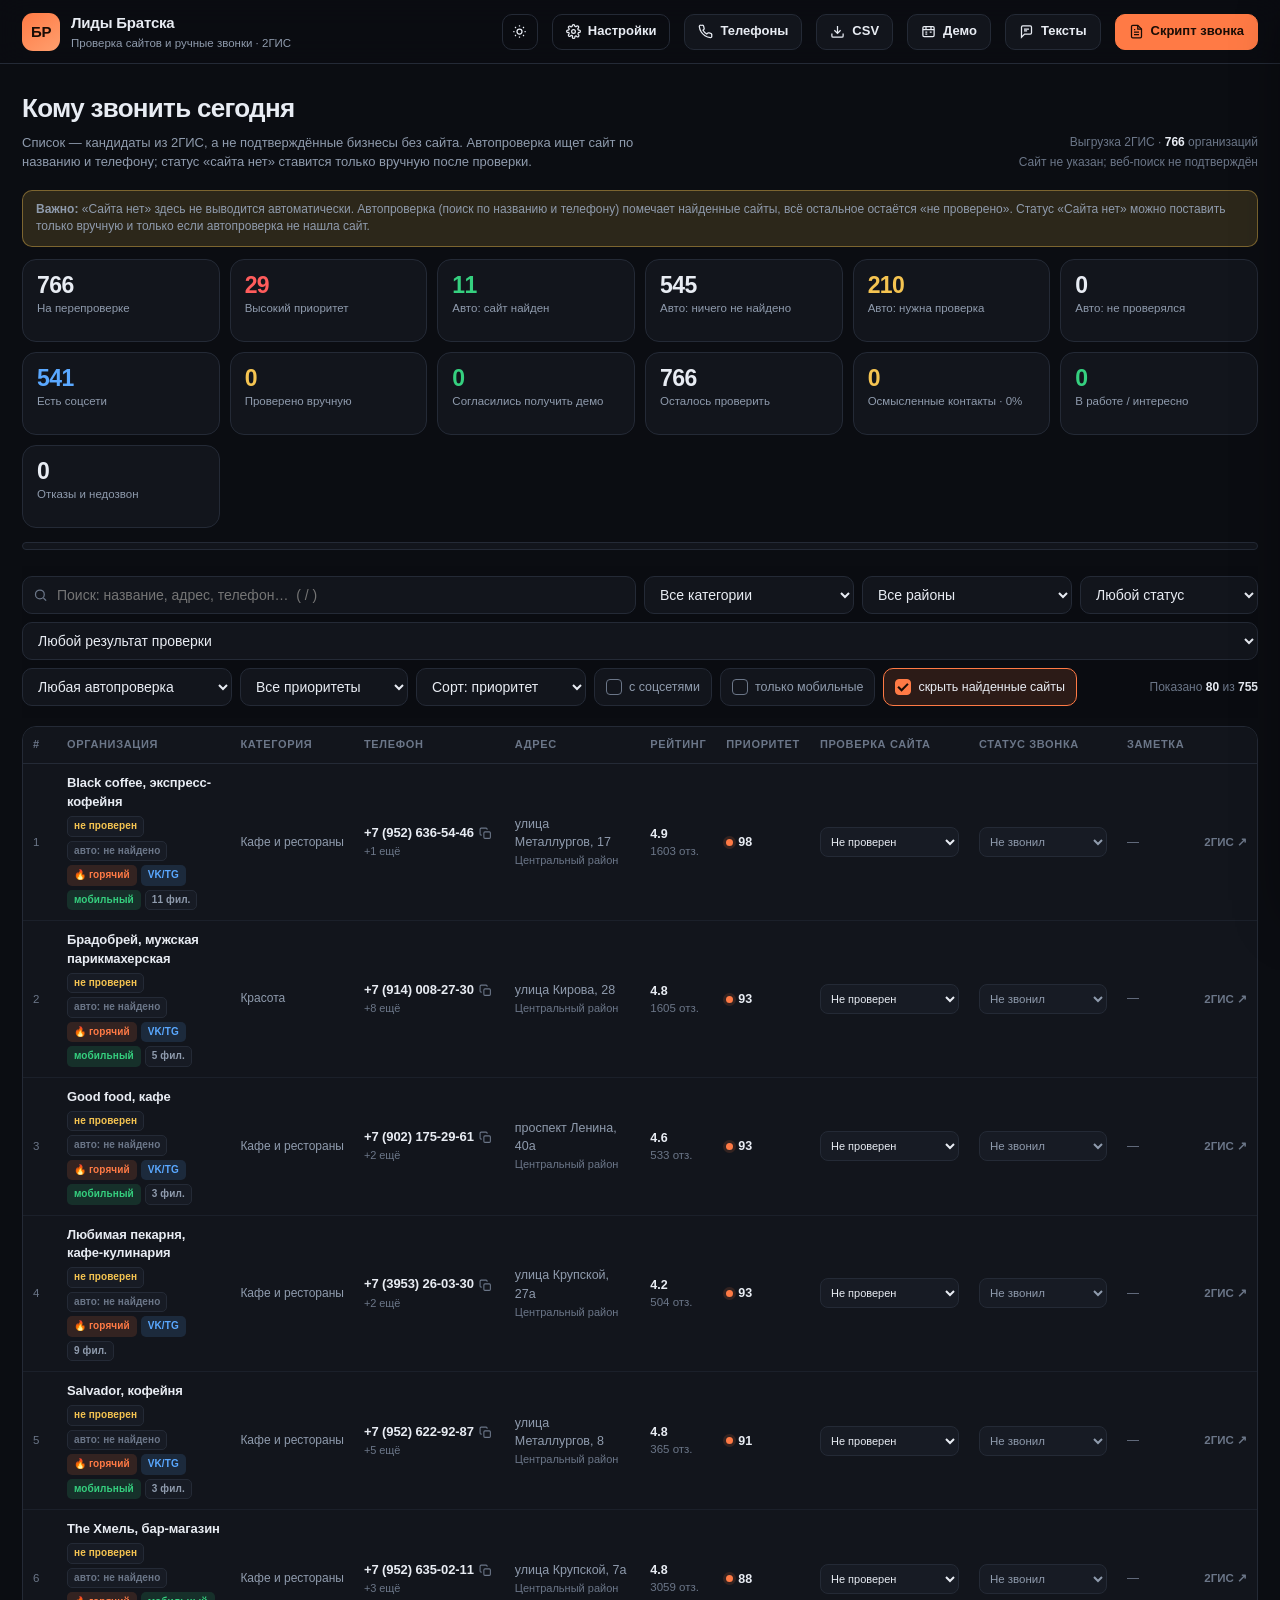
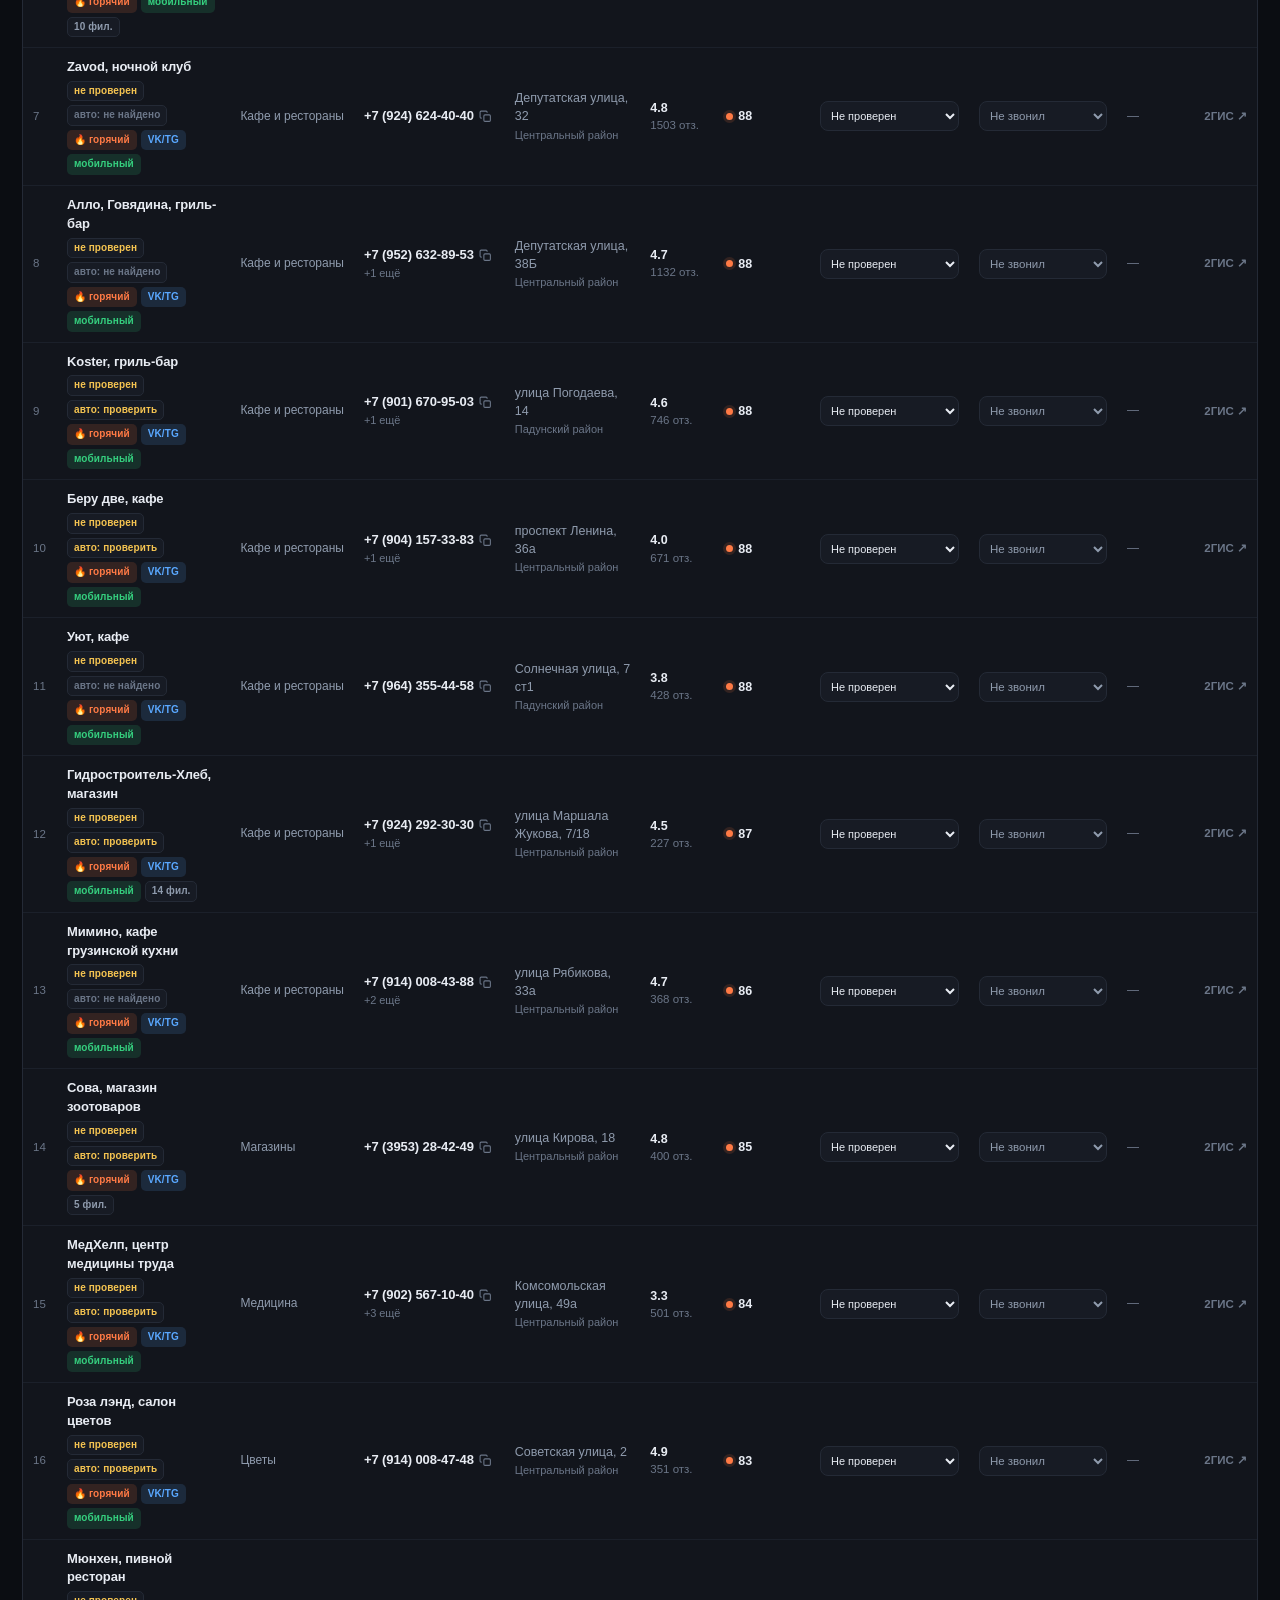
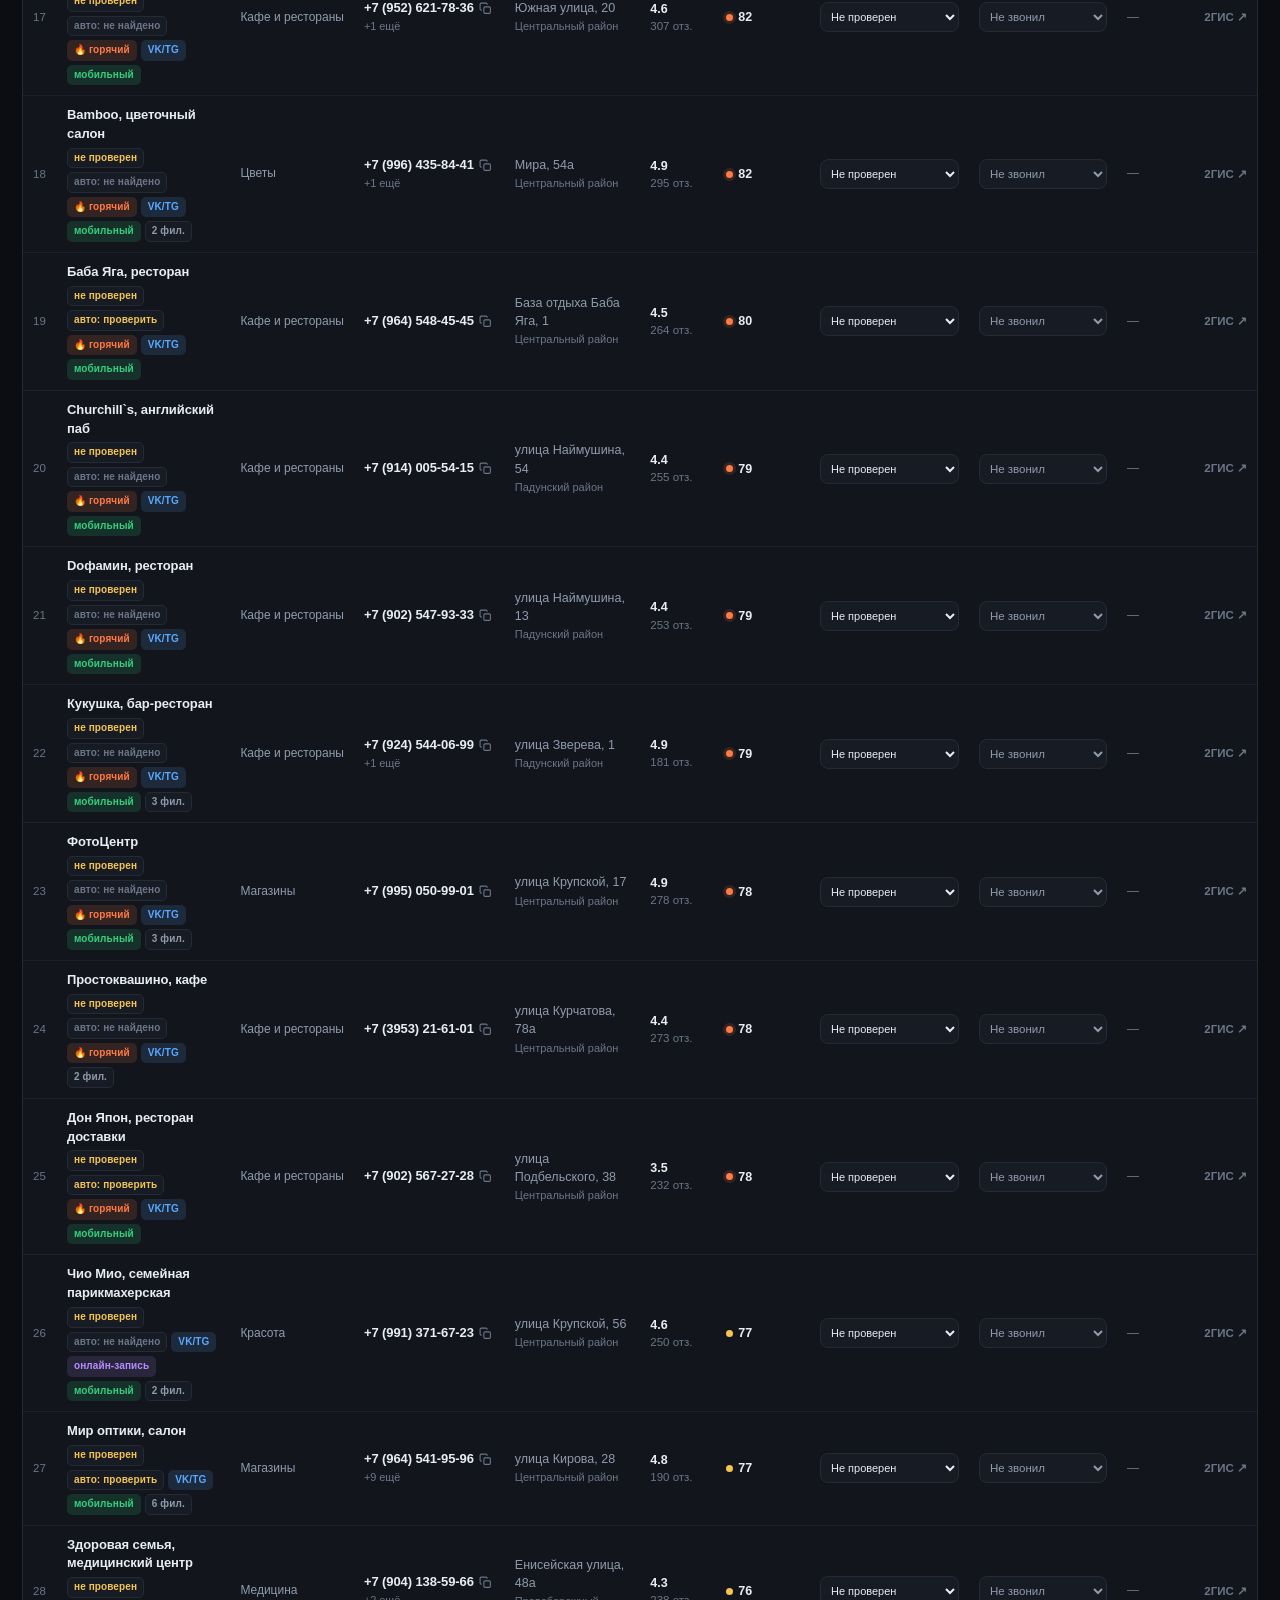
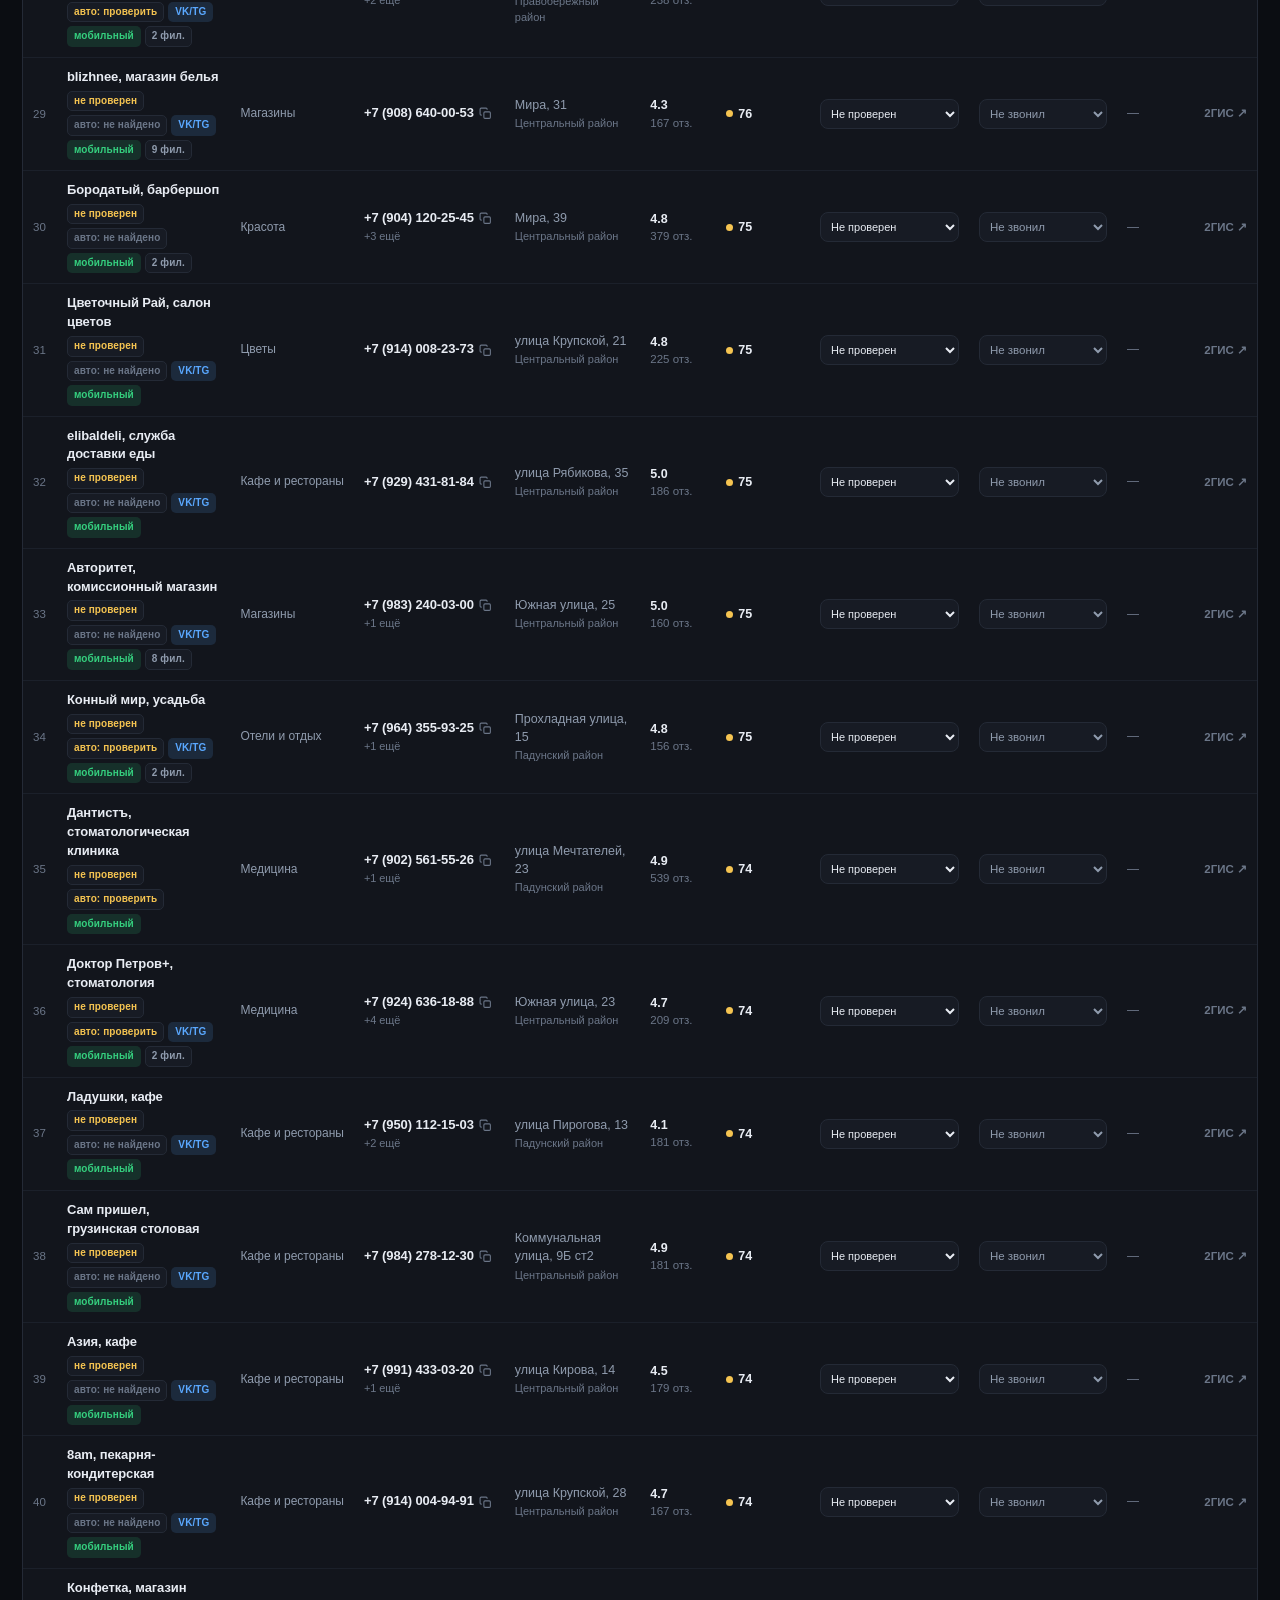
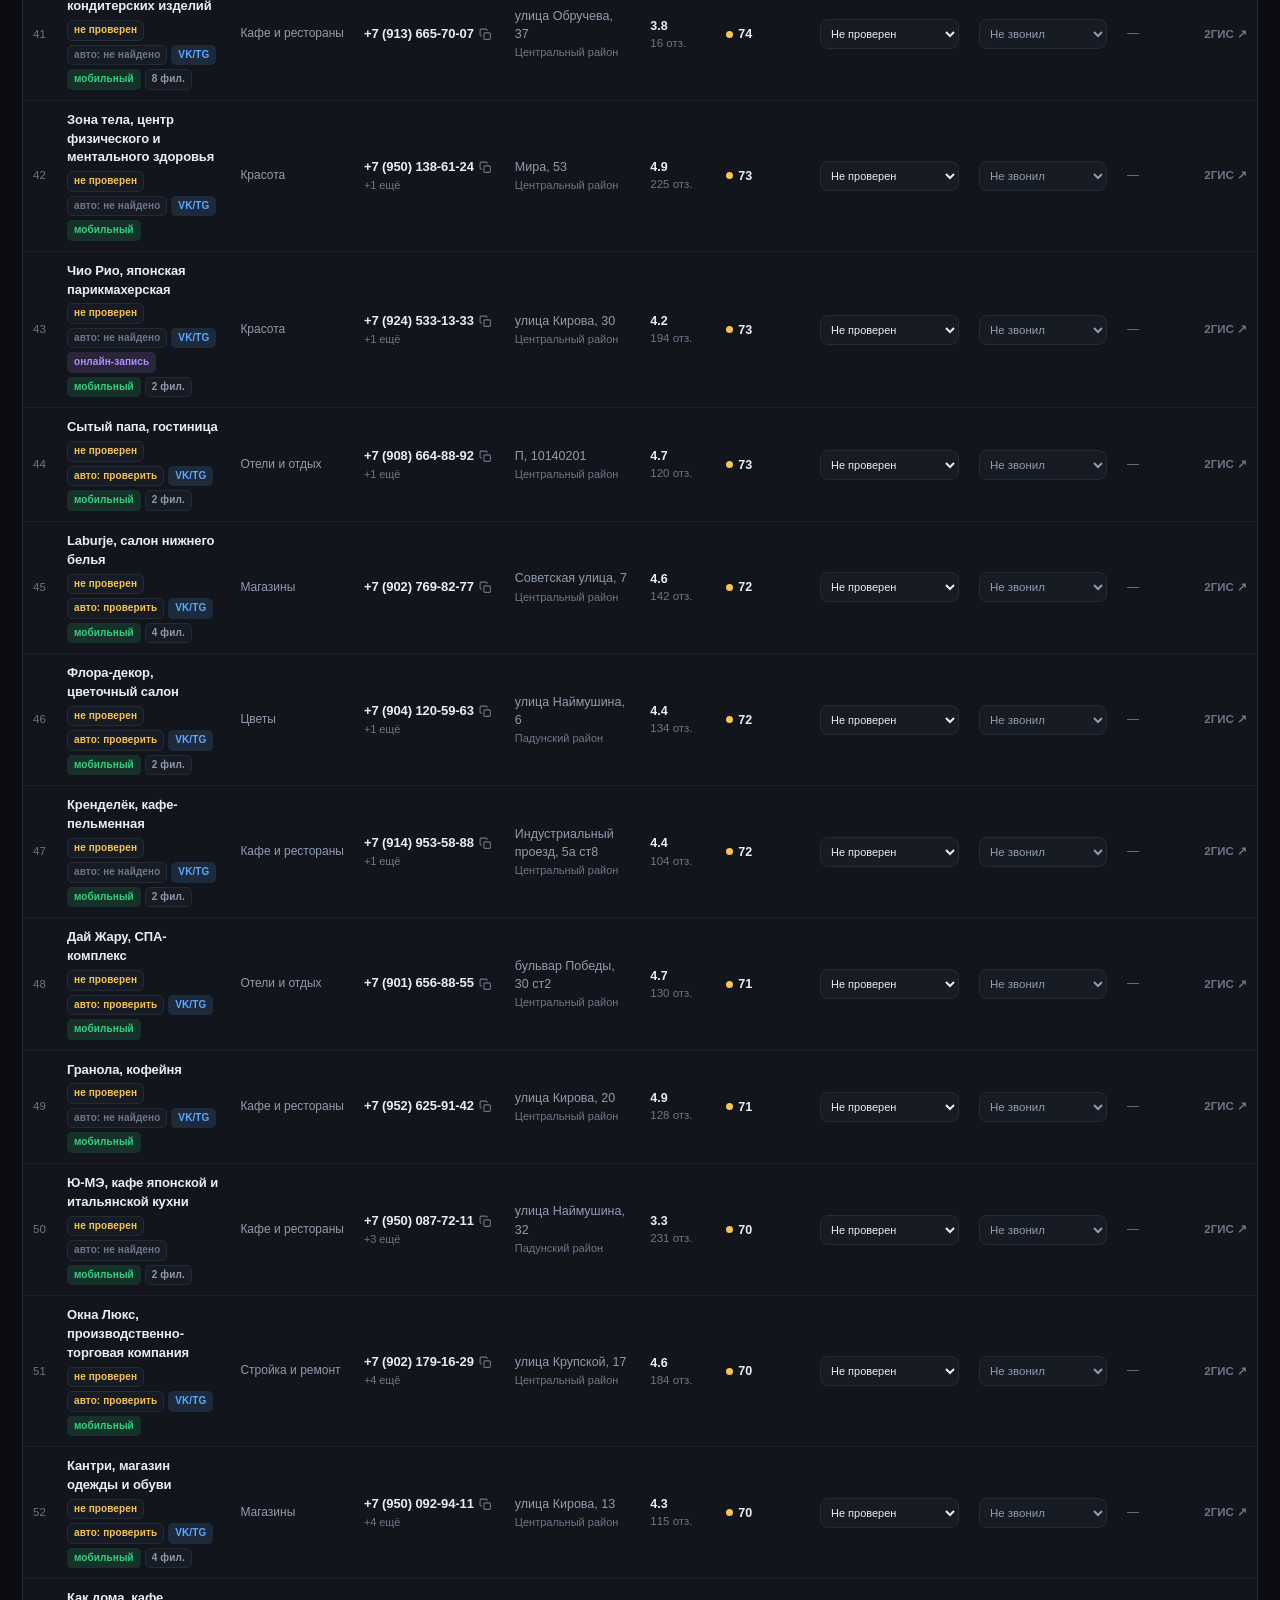
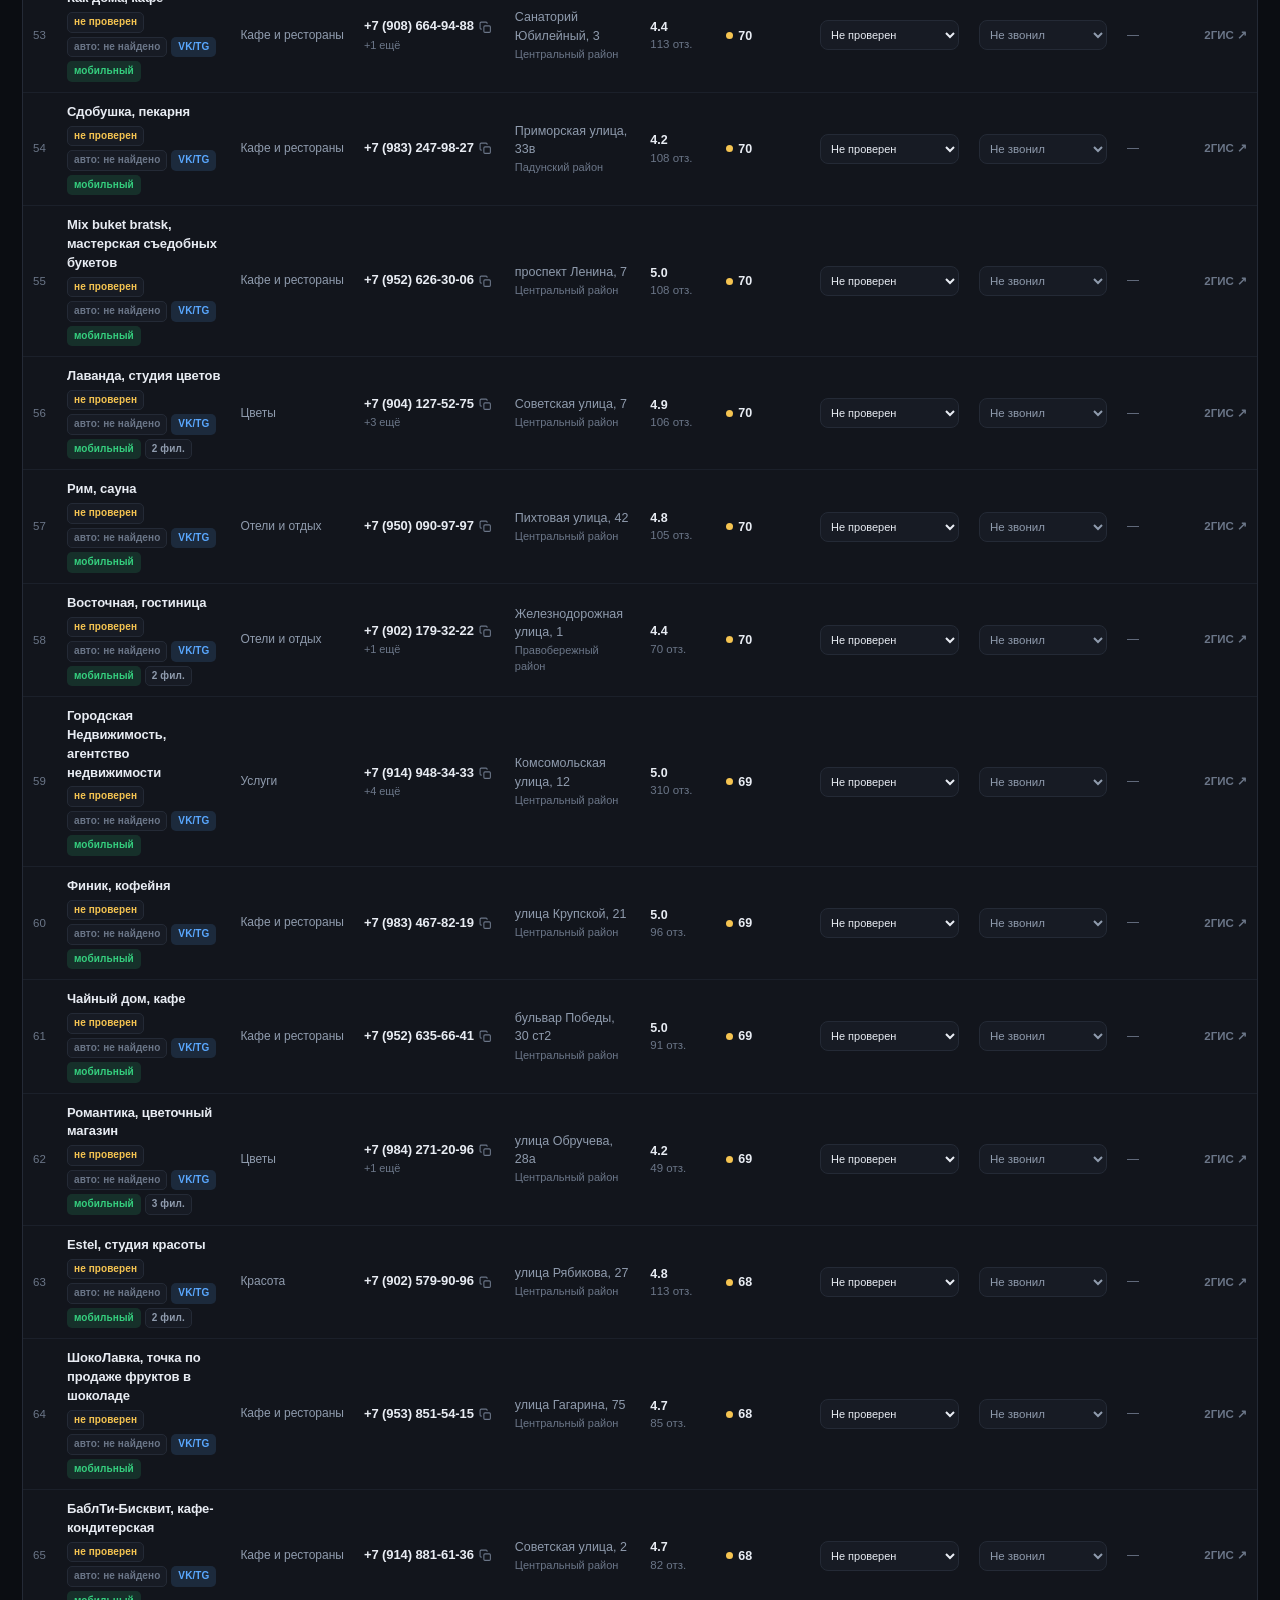
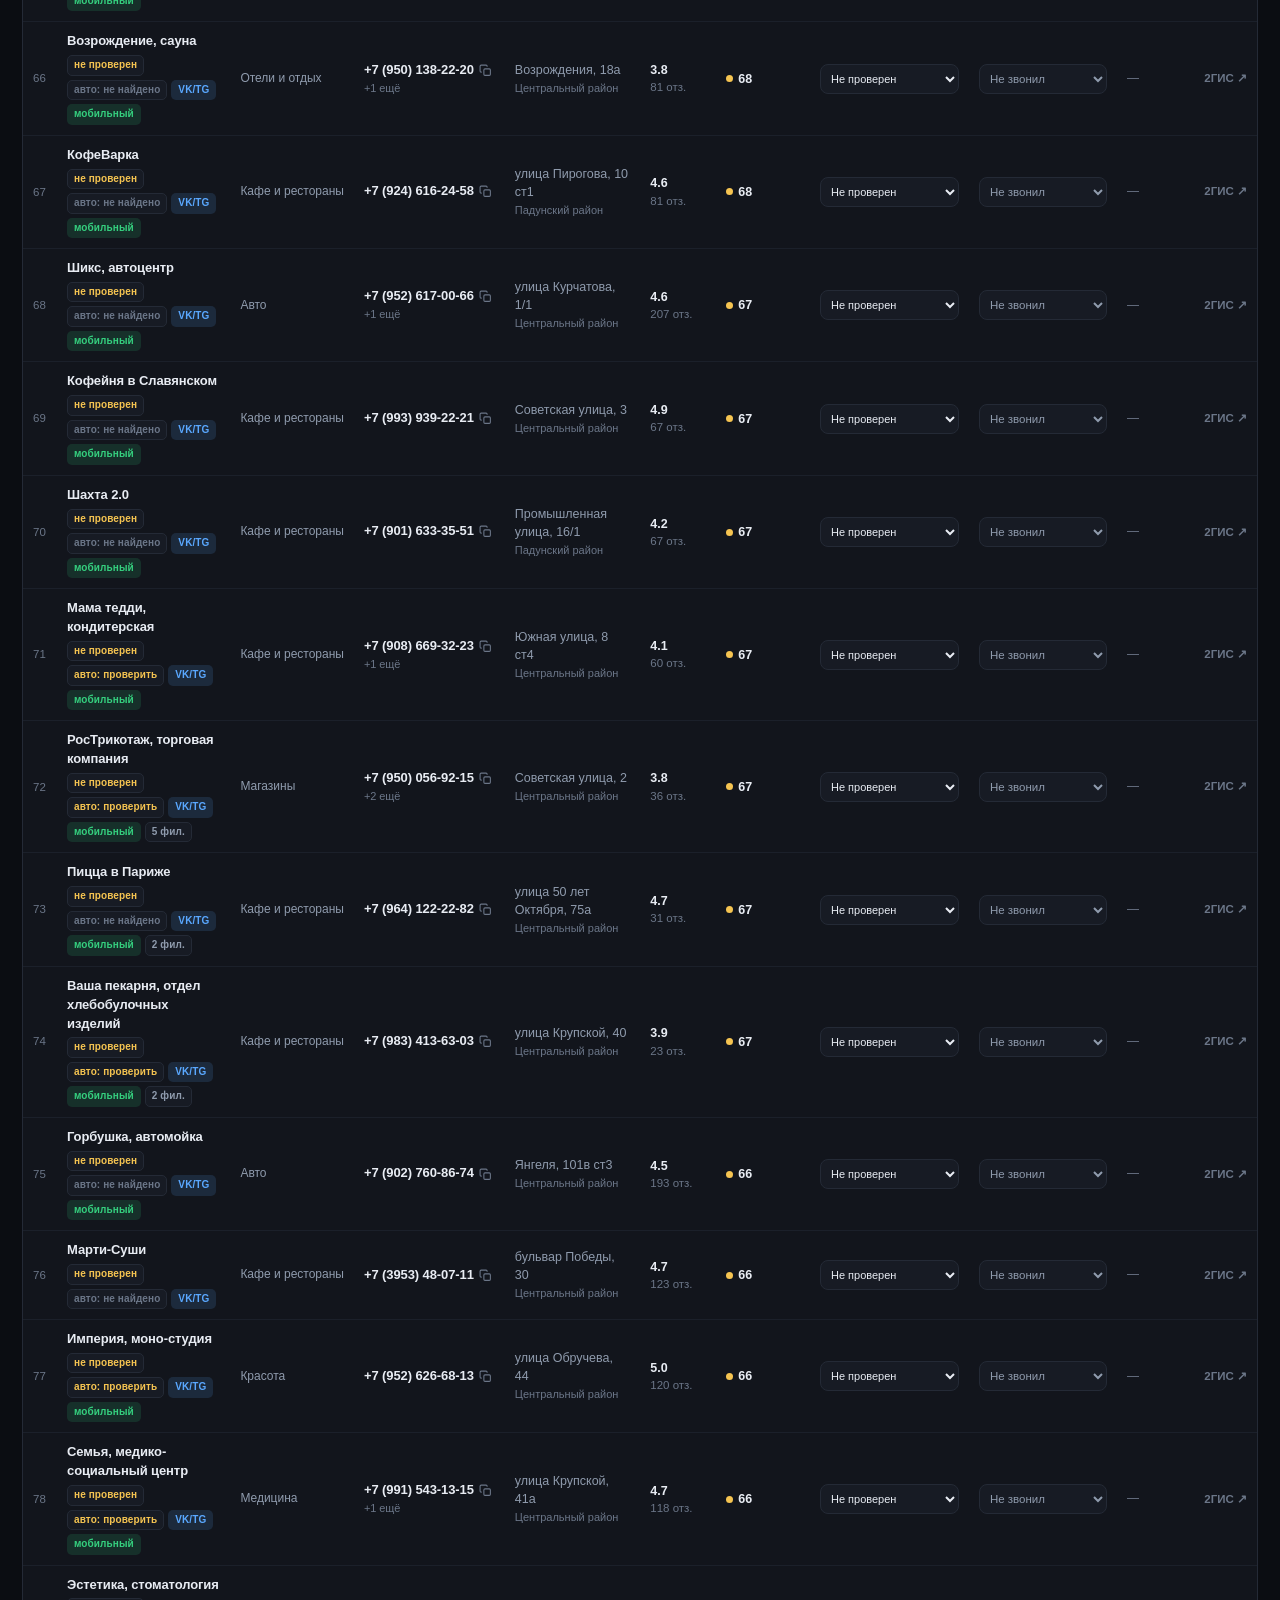
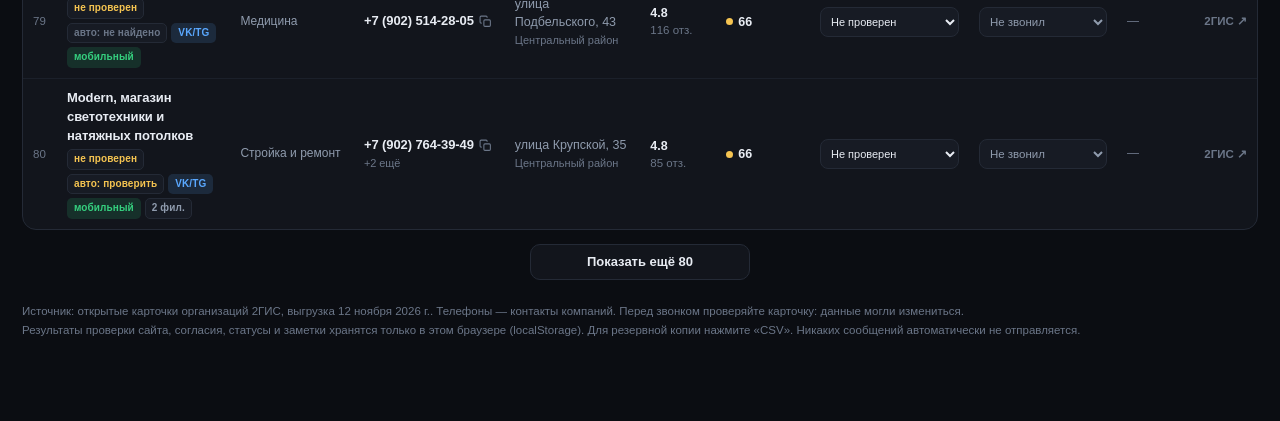
==== commit e71dcc03: "feat: персональные тексты и 10 демо-лендингов" ====
--- a/index.html
+++ b/index.html
@@ -370,8 +370,9 @@
     .modal-card{height:100%;max-height:100%;width:100%;border-radius:0;border:none}
     .drawer{width:100%}
     .btn{padding:0 10px}
-    #settingsBtn .lbl,#exportBtn .lbl{display:none}
-    #settingsBtn,#exportBtn{padding:0;width:36px;justify-content:center;flex:none}
+    #settingsBtn .lbl,#exportBtn .lbl,#textsBtn .lbl{display:none}
+    #settingsBtn,#exportBtn,#textsBtn{padding:0;width:40px;height:40px;justify-content:center;flex:none}
+    .icon-btn{width:40px;height:40px;flex:none}
     .hero p{font-size:12.5px}
 
     /* карточки вместо таблицы */
@@ -436,6 +437,14 @@
     <button class="btn" id="exportBtn" title="Экспорт в CSV">
       <svg viewBox="0 0 24 24" fill="none" stroke="currentColor" stroke-width="2"><path d="M21 15v4a2 2 0 01-2 2H5a2 2 0 01-2-2v-4M7 10l5 5 5-5M12 15V3"/></svg>
       <span class="lbl">CSV</span>
+    </button>
+    <a class="btn" href="https://urasokolik.github.io/bratsk-leads-app/demo/index.html" target="_blank" rel="noopener" title="Открыть демо по категориям" aria-label="Открыть демо по категориям">
+      <svg viewBox="0 0 24 24" fill="none" stroke="currentColor" stroke-width="2"><rect x="3" y="4" width="18" height="16" rx="2"/><path d="M3 9h18M8 4v5M16 4v5M7 13h3M14 13h3M7 16h3"/></svg>
+      <span class="lbl">Демо</span>
+    </a>
+    <button class="btn" id="textsBtn" title="Персональные тексты для контакта">
+      <svg viewBox="0 0 24 24" fill="none" stroke="currentColor" stroke-width="2"><path d="M4 5a2 2 0 0 1 2-2h12a2 2 0 0 1 2 2v9a2 2 0 0 1-2 2H9l-5 5V5z"/><path d="M8 8h8M8 11h5"/></svg>
+      <span class="lbl">Тексты</span>
     </button>
     <button class="btn primary" id="scriptBtn">
       <svg viewBox="0 0 24 24" fill="none" stroke="currentColor" stroke-width="2"><path d="M14 2H6a2 2 0 00-2 2v16a2 2 0 002 2h12a2 2 0 002-2V8z"/><path d="M14 2v6h6M16 13H8M16 17H8M10 9H8"/></svg>
@@ -565,6 +574,25 @@
   </div>
 </div>
 
+<div class="modal" id="textsModal">
+  <div class="modal-card" style="width:620px">
+    <div class="modal-head">
+      <h3>Тексты для контакта</h3>
+      <div class="spacer"></div>
+      <button class="close" id="textsClose" aria-label="Закрыть">
+        <svg viewBox="0 0 24 24" width="16" height="16" fill="none" stroke="currentColor" stroke-width="2"><path d="M18 6L6 18M6 6l12 12M6 6l12 12"/></svg>
+      </button>
+    </div>
+    <div class="modal-body settings">
+      <p style="color:var(--muted);font-size:12.5px;margin:0 0 10px">Выберите лид. Текст персональный: не отправляйте его массово и не прикладывайте ссылку без согласия.</p>
+      <label for="textLeadSelect">Лид</label>
+      <select id="textLeadSelect" class="fselect" style="width:100%;max-width:none;margin-bottom:16px"></select>
+      <div id="textSocials" style="margin-bottom:12px"></div>
+      <div id="textTemplates"></div>
+    </div>
+  </div>
+</div>
+
 <div class="modal" id="settingsModal">
   <div class="modal-card" style="width:440px">
     <div class="modal-head">
@@ -594,7 +622,7 @@
 
 <script>
 const LEADS = [{"id":"70000001045610993","orgId":"70000001043576812","name":"Black coffee, экспресс-кофейня","category":"Кафе и рестораны","weight":95,"sub":["Кофейни","Кондитерские"],"addr":"улица Металлургов, 17","district":"Центральный район","phones":["+79526365446","+73953262676"],"emails":[],"socials":["https://vk.com/blackcoffeebrk"],"sitesReal":[],"booking":[],"redirect":[],"rating":4.9,"reviews":1603,"branches":11,"is24x7":false,"point":[101.621394,56.170534],"addresses":["улица Металлургов, 17"],"score":98,"phoneMain":"+79526365446","phoneExtra":["+73953262676"],"siteStatus":"social","webStatus":"unverified","webCheckedAt":"","tier":"hot","autoVerdict":"no_site_found","autoCheckedAt":"2026-11-12","autoConfidence":0,"autoError":"","autoCandidates":[],"phoneMainFmt":"+7 (952) 636-54-46","phoneExtraFmt":["+7 (3953) 26-26-76"],"addrFull":"улица Металлургов, 17","mapUrl":"https://2gis.ru/bratsk/geo/56.170534,101.621394","gisUrl":"https://2gis.ru/bratsk/firm/70000001045610993"},{"id":"70000001031376293","orgId":"70000001031376292","name":"Брадобрей, мужская парикмахерская","category":"Красота","weight":85,"sub":["Барбершопы"],"addr":"улица Кирова, 28","district":"Центральный район","phones":["+79140082730","+79140082740","+79140082750","+79140082720","+79140082777","+73953482730","+73953482740","+73953482750","+73953482720"],"emails":[],"socials":["https://vk.com/bradobrey.bratsk"],"sitesReal":[],"booking":[],"redirect":[],"rating":4.8,"reviews":1605,"branches":5,"is24x7":false,"point":[101.628569,56.153093],"addresses":["улица Кирова, 28","улица Наймушина, 6","улица Мечтателей, 3","улица Крупской, 43"],"score":93,"phoneMain":"+79140082730","phoneExtra":["+79140082740","+79140082750","+79140082720","+79140082777","+73953482730","+73953482740","+73953482750","+73953482720"],"siteStatus":"social","webStatus":"unverified","webCheckedAt":"","tier":"hot","autoVerdict":"no_site_found","autoCheckedAt":"2026-11-12","autoConfidence":0,"autoError":"","autoCandidates":[],"phoneMainFmt":"+7 (914) 008-27-30","phoneExtraFmt":["+7 (914) 008-27-40","+7 (914) 008-27-50","+7 (914) 008-27-20","+7 (914) 008-27-77","+7 (3953) 48-27-30","+7 (3953) 48-27-40","+7 (3953) 48-27-50","+7 (3953) 48-27-20"],"addrFull":"улица Кирова, 28 +3 фил.","mapUrl":"https://2gis.ru/bratsk/geo/56.153093,101.628569","gisUrl":"https://2gis.ru/bratsk/firm/70000001031376293"},{"id":"7178140187124244","orgId":"7178148777051198","name":"Good food, кафе","category":"Кафе и рестораны","weight":95,"sub":["Кафе"],"addr":"проспект Ленина, 40а","district":"Центральный район","phones":["+79021752961","+79149115659","+79245307414"],"emails":["stellasahakyan@mail.ru"],"socials":["https://vk.com/pahlava_brk","https://wa.me/79149115659?text=%D0%97%D0%B4%D1%80%D0%B0%D0%B2%D1%81%D1%82%D0%B2%D1%83%D0%B9%D1%82%D0%B5!%0A%0A%D0%9F%D0%B8%D1%88%D1%83%20%D0%B8%D0%B7%20%D0%BF%D1%80%D0%B8%D0%BB%D0%BE%D0%B6%D0%B5%D0%BD%D0%B8%D1%8F%202%D0%93%D0%98%D0%A1.%0A%0A"],"sitesReal":[],"booking":[],"redirect":[],"rating":4.6,"reviews":533,"branches":3,"is24x7":false,"point":[101.635134,56.152081],"addresses":["проспект Ленина, 40а","Южная улица, 14г ст2"],"score":93,"phoneMain":"+79021752961","phoneExtra":["+79149115659","+79245307414"],"siteStatus":"social","webStatus":"unverified","webCheckedAt":"","tier":"hot","autoVerdict":"no_site_found","autoCheckedAt":"2026-11-12","autoConfidence":0.4,"autoError":"","autoCandidates":[],"phoneMainFmt":"+7 (902) 175-29-61","phoneExtraFmt":["+7 (914) 911-56-59","+7 (924) 530-74-14"],"addrFull":"проспект Ленина, 40а +1 фил.","mapUrl":"https://2gis.ru/bratsk/geo/56.152081,101.635134","gisUrl":"https://2gis.ru/bratsk/firm/7178140187124244"},{"id":"70000001036753766","orgId":"70000001036753765","name":"Любимая пекарня, кафе-кулинария","category":"Кафе и рестораны","weight":95,"sub":["Пекарни","Кондитерские"],"addr":"улица Крупской, 27а","district":"Центральный район","phones":["+73953260330","+73953260820","+73953526212"],"emails":["lubipek@nobilisgroup.ru"],"socials":["https://vk.com/lubipek_bratsk"],"sitesReal":[],"booking":[],"redirect":[],"rating":4.2,"reviews":504,"branches":9,"is24x7":false,"point":[101.612809,56.173748],"addresses":["улица Крупской, 27а","улица Обручева, 25","Мира, 31","улица Кирова, 27а","Мира, 17","Советская улица, 7"],"score":93,"phoneMain":"+73953260330","phoneExtra":["+73953260820","+73953526212"],"siteStatus":"social","webStatus":"unverified","webCheckedAt":"","tier":"hot","autoVerdict":"no_site_found","autoCheckedAt":"2026-11-12","autoConfidence":0,"autoError":"","autoCandidates":[],"phoneMainFmt":"+7 (3953) 26-03-30","phoneExtraFmt":["+7 (3953) 26-08-20","+7 (3953) 52-62-12"],"addrFull":"улица Крупской, 27а +5 фил.","mapUrl":"https://2gis.ru/bratsk/geo/56.173748,101.612809","gisUrl":"https://2gis.ru/bratsk/firm/70000001036753766"},{"id":"70000001102760345","orgId":"70000001028159829","name":"Salvador, кофейня","category":"Кафе и рестораны","weight":95,"sub":["Кофейни"],"addr":"улица Металлургов, 8","district":"Центральный район","phones":["+79526229287","+79027632857","+79025797011","+73953290006","+73953290005","+73953290004"],"emails":[],"socials":["https://t.me/+79526229287","https://t.me/salvador_bratsk","https://vk.com/salvador_bratsk"],"sitesReal":[],"booking":[],"redirect":[],"rating":4.8,"reviews":365,"branches":3,"is24x7":false,"point":[101.623223,56.173325],"addresses":["улица Металлургов, 8","Советская улица, 2","улица Наймушина, 20"],"score":91,"phoneMain":"+79526229287","phoneExtra":["+79027632857","+79025797011","+73953290006","+73953290005","+73953290004"],"siteStatus":"social","webStatus":"unverified","webCheckedAt":"","tier":"hot","autoVerdict":"no_site_found","autoCheckedAt":"2026-11-12","autoConfidence":0,"autoError":"","autoCandidates":[],"phoneMainFmt":"+7 (952) 622-92-87","phoneExtraFmt":["+7 (902) 763-28-57","+7 (902) 579-70-11","+7 (3953) 29-00-06","+7 (3953) 29-00-05","+7 (3953) 29-00-04"],"addrFull":"улица Металлургов, 8 +2 фил.","mapUrl":"https://2gis.ru/bratsk/geo/56.173325,101.623223","gisUrl":"https://2gis.ru/bratsk/firm/70000001102760345"},{"id":"70000001045721681","orgId":"70000001113116991","name":"The Хмель, бар-магазин","category":"Кафе и рестораны","weight":95,"sub":["Бары"],"addr":"улица Крупской, 7а","district":"Центральный район","phones":["+79526350211","+79041361635","+73953298889","+73953298444"],"emails":[],"socials":[],"sitesReal":[],"booking":[],"redirect":[],"rating":4.8,"reviews":3059,"branches":10,"is24x7":true,"point":[101.602043,56.176074],"addresses":["улица Крупской, 7а","Спортивная улица, 9"],"score":88,"phoneMain":"+79526350211","phoneExtra":["+79041361635","+73953298889","+73953298444"],"siteStatus":"none","webStatus":"unverified","webCheckedAt":"","tier":"hot","autoVerdict":"no_site_found","autoCheckedAt":"2026-11-12","autoConfidence":0,"autoError":"","autoCandidates":[],"phoneMainFmt":"+7 (952) 635-02-11","phoneExtraFmt":["+7 (904) 136-16-35","+7 (3953) 29-88-89","+7 (3953) 29-84-44"],"addrFull":"улица Крупской, 7а +1 фил.","mapUrl":"https://2gis.ru/bratsk/geo/56.176074,101.602043","gisUrl":"https://2gis.ru/bratsk/firm/70000001045721681"},{"id":"70000001061685656","orgId":"70000001061685655","name":"Zavod, ночной клуб","category":"Кафе и рестораны","weight":95,"sub":["Бары"],"addr":"Депутатская улица, 32","district":"Центральный район","phones":["+79246244040"],"emails":[],"socials":["http://t.me/laboratoria_bratsk","https://vk.com/zavodclub_bratsk","https://wa.me/79246244040?text=%D0%97%D0%B4%D1%80%D0%B0%D0%B2%D1%81%D1%82%D0%B2%D1%83%D0%B9%D1%82%D0%B5!%0A%0A%D0%9F%D0%B8%D1%88%D1%83%20%D0%B8%D0%B7%20%D0%BF%D1%80%D0%B8%D0%BB%D0%BE%D0%B6%D0%B5%D0%BD%D0%B8%D1%8F%202%D0%93%D0%98%D0%A1.%0A%0A","viber://chat/?number=79246244040","https://t.me/zavod_art","https://t.me/zavod38"],"sitesReal":[],"booking":[],"redirect":[],"rating":4.8,"reviews":1503,"branches":1,"is24x7":false,"point":[101.635985,56.155275],"addresses":["Депутатская улица, 32"],"score":88,"phoneMain":"+79246244040","phoneExtra":[],"siteStatus":"social","webStatus":"unverified","webCheckedAt":"","tier":"hot","autoVerdict":"no_site_found","autoCheckedAt":"2026-11-12","autoConfidence":0.4,"autoError":"","autoCandidates":[],"phoneMainFmt":"+7 (924) 624-40-40","phoneExtraFmt":[],"addrFull":"Депутатская улица, 32","mapUrl":"https://2gis.ru/bratsk/geo/56.155275,101.635985","gisUrl":"https://2gis.ru/bratsk/firm/70000001061685656"},{"id":"70000001088221494","orgId":"70000001088221493","name":"Батумия, ресторан","category":"Кафе и рестораны","weight":95,"sub":["Рестораны"],"addr":"улица Крупской, 27","district":"Центральный район","phones":["+79016667389","+79016667398"],"emails":[],"socials":["http://t.me/batumia_bratsk","https://vk.com/batumia_bratsk","https://t.me/batumiarest"],"sitesReal":[],"booking":[],"redirect":["clck.ru"],"rating":4.7,"reviews":1391,"branches":1,"is24x7":false,"point":[101.615227,56.173426],"addresses":["улица Крупской, 27"],"score":88,"phoneMain":"+79016667389","phoneExtra":["+79016667398"],"siteStatus":"social","webStatus":"unverified","webCheckedAt":"","tier":"hot","autoVerdict":"site_found","autoCheckedAt":"2026-11-12","autoConfidence":1,"autoError":"","autoCandidates":[{"url":"https://batumia.ru/","host":"batumia.ru","title":"Батумия - Ресторан грузинской кухни в Братске","confidence":1,"reason":"телефон на сайте"},{"url":"https://854219.restoplace.ws/","host":"854219.restoplace.ws","title":"Забронировать стол в Батумия онлайн","confidence":1,"reason":"телефон на сайте"}],"phoneMainFmt":"+7 (901) 666-73-89","phoneExtraFmt":["+7 (901) 666-73-98"],"addrFull":"улица Крупской, 27","mapUrl":"https://2gis.ru/bratsk/geo/56.173426,101.615227","gisUrl":"https://2gis.ru/bratsk/firm/70000001088221494"},{"id":"70000001060989868","orgId":"70000001060989867","name":"Алло, Говядина, гриль-бар","category":"Кафе и рестораны","weight":95,"sub":["Рестораны","Бары"],"addr":"Депутатская улица, 38Б","district":"Центральный район","phones":["+79526328953","+73953264333"],"emails":[],"socials":["https://vk.com/allogovyadina","https://t.me/taigagroupbot"],"sitesReal":[],"booking":[],"redirect":[],"rating":4.7,"reviews":1132,"branches":1,"is24x7":false,"point":[101.63673,56.156672],"addresses":["Депутатская улица, 38Б"],"score":88,"phoneMain":"+79526328953","phoneExtra":["+73953264333"],"siteStatus":"social","webStatus":"unverified","webCheckedAt":"","tier":"hot","autoVerdict":"no_site_found","autoCheckedAt":"2026-11-12","autoConfidence":0.4,"autoError":"","autoCandidates":[],"phoneMainFmt":"+7 (952) 632-89-53","phoneExtraFmt":["+7 (3953) 26-43-33"],"addrFull":"Депутатская улица, 38Б","mapUrl":"https://2gis.ru/bratsk/geo/56.156672,101.63673","gisUrl":"https://2gis.ru/bratsk/firm/70000001060989868"},{"id":"70000001039232960","orgId":"70000001039232959","name":"Koster, гриль-бар","category":"Кафе и рестораны","weight":95,"sub":["Рестораны","Бары"],"addr":"улица Погодаева, 14","district":"Падунский район","phones":["+79016709503","+73953294555"],"emails":[],"socials":["https://vk.com/kosterbratsk","https://max.ru/u/f9LHodD0cOJWUbmicpxsgymbQYnUKNPib6QF3Nn4UpAkotfGJho3cwYxEVg","https://t.me/taigagroupbot"],"sitesReal":[],"booking":[],"redirect":[],"rating":4.6,"reviews":746,"branches":1,"is24x7":false,"point":[101.757515,56.306793],"addresses":["улица Погодаева, 14"],"score":88,"phoneMain":"+79016709503","phoneExtra":["+73953294555"],"siteStatus":"social","webStatus":"unverified","webCheckedAt":"","tier":"hot","autoVerdict":"needs_review","autoCheckedAt":"2026-11-12","autoConfidence":0.55,"autoError":"","autoCandidates":[{"url":"https://www.koster.rest/","host":"koster.rest","title":"Франшиза Koster - Одинцово","confidence":0.55,"reason":"домен и название, город в выдаче; телефон на сайте не найден"},{"url":"https://dostavka-est.ru/listings/dostavka-edy-koster-pogodaeva-14/","host":"dostavka-est.ru","title":"Доставка еды «Koster» - Погодаева, 14 в Братск - меню, телефон, отзывы","confidence":0.55,"reason":"телефон в выдаче"},{"url":"https://bratsk.rasteniya24.ru/dekorativnye-rasteniya/el-kolyuchaya-koster","host":"bratsk.rasteniya24.ru","title":"Ель колючая Костер (Koster) по доступной цене в Братске - Купить с доставкой в питомнике Растения24","confidence":0.4,"reason":"название только в описании"}],"phoneMainFmt":"+7 (901) 670-95-03","phoneExtraFmt":["+7 (3953) 29-45-55"],"addrFull":"улица Погодаева, 14","mapUrl":"https://2gis.ru/bratsk/geo/56.306793,101.757515","gisUrl":"https://2gis.ru/bratsk/firm/70000001039232960"},{"id":"70000001045168932","orgId":"70000001045168931","name":"Беру две, кафе","category":"Кафе и рестораны","weight":95,"sub":["Кафе"],"addr":"проспект Ленина, 36а","district":"Центральный район","phones":["+79041573383","+73953273383"],"emails":[],"socials":["http://t.me/beru_dve_kafe","https://vk.com/beru_dve_bratsk","https://t.me/beru_dve_kafe"],"sitesReal":[],"booking":[],"redirect":[],"rating":4,"reviews":671,"branches":1,"is24x7":false,"point":[101.634311,56.150345],"addresses":["проспект Ленина, 36а"],"score":88,"phoneMain":"+79041573383","phoneExtra":["+73953273383"],"siteStatus":"social","webStatus":"unverified","webCheckedAt":"","tier":"hot","autoVerdict":"needs_review","autoCheckedAt":"2026-11-12","autoConfidence":0.55,"autoError":"","autoCandidates":[{"url":"https://cafetyt.ru/listings/kafe-beru-dve-lenina-prospekt-36a/","host":"cafetyt.ru","title":"Кафе «Беру две» - Ленина проспект, 36а в Братск: официальный сайт, меню, телефон, адрес","confidence":0.55,"reason":"телефон в выдаче"},{"url":"https://enplusedabratsk.ru/","host":"enplusedabratsk.ru","title":"Братск. Гастрономический фестиваль ЕДА+","confidence":0.4,"reason":"название только в описании"}],"phoneMainFmt":"+7 (904) 157-33-83","phoneExtraFmt":["+7 (3953) 27-33-83"],"addrFull":"проспект Ленина, 36а","mapUrl":"https://2gis.ru/bratsk/geo/56.150345,101.634311","gisUrl":"https://2gis.ru/bratsk/firm/70000001045168932"},{"id":"70000001079665842","orgId":"70000001079665841","name":"Сулугуни & Вино, чайхана","category":"Кафе и рестораны","weight":95,"sub":["Рестораны"],"addr":"улица Зверева, 1а","district":"Падунский район","phones":["+79041427288","+73953282800"],"emails":[],"socials":["https://vk.com/suluguni_i_vino","https://max.ru/u/f9LHodD0cOKLc9Gi2Z_1pT_WQlYmwMSEAzsUABWYozjeC2bpWFQaREDU_w4","https://t.me/taigagroupbot"],"sitesReal":[],"booking":[],"redirect":[],"rating":4.7,"reviews":631,"branches":1,"is24x7":false,"point":[101.745766,56.316602],"addresses":["улица Зверева, 1а"],"score":88,"phoneMain":"+79041427288","phoneExtra":["+73953282800"],"siteStatus":"social","webStatus":"unverified","webCheckedAt":"","tier":"hot","autoVerdict":"site_found","autoCheckedAt":"2026-11-12","autoConfidence":1,"autoError":"","autoCandidates":[{"url":"https://suluguni-vino.clients.site/","host":"suluguni-vino.clients.site","title":"Сулугуни & Вино","confidence":1,"reason":"телефон на сайте"},{"url":"https://blizko.pro/ru/bratsk/firm/suluguni-vino","host":"blizko.pro","title":"Сулугуни & Вино, Братск, Зверева, 1а, Индекс: 665730","confidence":0.55,"reason":"телефон в выдаче; телефон на странице, но домен не похож на название"},{"url":"https://irk.bebeshka.info/bratsk/suluguni-vino-1211253/","host":"irk.bebeshka.info","title":"Сулугуни & Вино: Братск, улица Зверева, 1А. Озывы, описание","confidence":0.55,"reason":"телефон в выдаче; телефон на странице, но домен не похож на название"}],"phoneMainFmt":"+7 (904) 142-72-88","phoneExtraFmt":["+7 (3953) 28-28-00"],"addrFull":"улица Зверева, 1а","mapUrl":"https://2gis.ru/bratsk/geo/56.316602,101.745766","gisUrl":"https://2gis.ru/bratsk/firm/70000001079665842"},{"id":"7178140187130282","orgId":"70000001021789011","name":"Уют, кафе","category":"Кафе и рестораны","weight":95,"sub":["Кафе"],"addr":"Солнечная улица, 7 ст1","district":"Падунский район","phones":["+79643554458"],"emails":[],"socials":["https://vk.com/polyak_80","https://ok.ru/kafeuyutso","https://wa.me/79500746691?text=%D0%97%D0%B4%D1%80%D0%B0%D0%B2%D1%81%D1%82%D0%B2%D1%83%D0%B9%D1%82%D0%B5!%0A%0A%D0%9F%D0%B8%D1%88%D1%83%20%D0%B8%D0%B7%20%D0%BF%D1%80%D0%B8%D0%BB%D0%BE%D0%B6%D0%B5%D0%BD%D0%B8%D1%8F%202%D0%93%D0%98%D0%A1.%0A%0A","viber://chat/?number=79500746691","https://t.me/+79500746691"],"sitesReal":[],"booking":[],"redirect":[],"rating":3.8,"reviews":428,"branches":1,"is24x7":false,"point":[101.756885,56.305339],"addresses":["Солнечная улица, 7 ст1"],"score":88,"phoneMain":"+79643554458","phoneExtra":[],"siteStatus":"social","webStatus":"unverified","webCheckedAt":"","tier":"hot","autoVerdict":"no_site_found","autoCheckedAt":"2026-11-12","autoConfidence":0.4,"autoError":"","autoCandidates":[],"phoneMainFmt":"+7 (964) 355-44-58","phoneExtraFmt":[],"addrFull":"Солнечная улица, 7 ст1","mapUrl":"https://2gis.ru/bratsk/geo/56.305339,101.756885","gisUrl":"https://2gis.ru/bratsk/firm/7178140187130282"},{"id":"70000001040676848","orgId":"70000001030124405","name":"Гидростроитель-Хлеб, магазин","category":"Кафе и рестораны","weight":95,"sub":["Кондитерские"],"addr":"улица Маршала Жукова, 7/18","district":"Центральный район","phones":["+79242923030","+79242924040"],"emails":[],"socials":["https://vk.com/gidrostroitel_hleb","https://wa.me/79501081723?text=%D0%97%D0%B4%D1%80%D0%B0%D0%B2%D1%81%D1%82%D0%B2%D1%83%D0%B9%D1%82%D0%B5!%0A%0A%D0%9F%D0%B8%D1%88%D1%83%20%D0%B8%D0%B7%20%D0%BF%D1%80%D0%B8%D0%BB%D0%BE%D0%B6%D0%B5%D0%BD%D0%B8%D1%8F%202%D0%93%D0%98%D0%A1.%0A%0A","https://t.me/gidrostroitel_khleb","https://t.me/gidrostroitelhleb"],"sitesReal":[],"booking":[],"redirect":[],"rating":4.5,"reviews":227,"branches":14,"is24x7":false,"point":[101.646016,56.152377],"addresses":["улица Маршала Жукова, 7/18","улица Крупской, 8"],"score":87,"phoneMain":"+79242923030","phoneExtra":["+79242924040"],"siteStatus":"social","webStatus":"unverified","webCheckedAt":"","tier":"hot","autoVerdict":"needs_review","autoCheckedAt":"2026-11-12","autoConfidence":0.5,"autoError":"","autoCandidates":[{"url":"https://spark-interfax.ru/irkutskaya-oblast-bratsk/ooo-gidrostroitel-khleb-inn-3805730750-ogrn-1173850003403-1240c113b4b24993a3fae6c4e7d6af73","host":"spark-interfax.ru","title":"ООО ГИДРОСТРОИТЕЛЬ-ХЛЕБ, Иркутская область, Братск (ИНН 3805730750), реквизиты, выписка из ЕГРЮЛ, адрес, почта, сайт, телефон, финансовые показатели","confidence":0.5,"reason":"название и город, домен не совпал"},{"url":"https://bratsk.careerist.ru/jobs-pekar/","host":"bratsk.careerist.ru","title":"Работа Пекарь в Братске | Вакансии на Careerist.ru","confidence":0.4,"reason":"название только в описании"}],"phoneMainFmt":"+7 (924) 292-30-30","phoneExtraFmt":["+7 (924) 292-40-40"],"addrFull":"улица Маршала Жукова, 7/18 +1 фил.","mapUrl":"https://2gis.ru/bratsk/geo/56.152377,101.646016","gisUrl":"https://2gis.ru/bratsk/firm/70000001040676848"},{"id":"70000001053486747","orgId":"70000001053486746","name":"Мимино, кафе грузинской кухни","category":"Кафе и рестораны","weight":95,"sub":["Кафе"],"addr":"улица Рябикова, 33а","district":"Центральный район","phones":["+79140084388","+79021793508","+73953484388"],"emails":[],"socials":["https://wa.me/79021793508?text=%D0%97%D0%B4%D1%80%D0%B0%D0%B2%D1%81%D1%82%D0%B2%D1%83%D0%B9%D1%82%D0%B5!%0A%0A%D0%9F%D0%B8%D1%88%D1%83%20%D0%B8%D0%B7%20%D0%BF%D1%80%D0%B8%D0%BB%D0%BE%D0%B6%D0%B5%D0%BD%D0%B8%D1%8F%202%D0%93%D0%98%D0%A1.%0A%0A","viber://chat/?number=79021793508","https://t.me/+79021793508","https://max.ru/join/mHd2X_FYp-GzRO_Fdy5Z5RZK-o_bfO7h9Y0ZFxqI-W8"],"sitesReal":[],"booking":[],"redirect":[],"rating":4.7,"reviews":368,"branches":1,"is24x7":false,"point":[101.606257,56.17278],"addresses":["улица Рябикова, 33а"],"score":86,"phoneMain":"+79140084388","phoneExtra":["+79021793508","+73953484388"],"siteStatus":"social","webStatus":"unverified","webCheckedAt":"","tier":"hot","autoVerdict":"no_site_found","autoCheckedAt":"2026-11-12","autoConfidence":0.4,"autoError":"","autoCandidates":[],"phoneMainFmt":"+7 (914) 008-43-88","phoneExtraFmt":["+7 (902) 179-35-08","+7 (3953) 48-43-88"],"addrFull":"улица Рябикова, 33а","mapUrl":"https://2gis.ru/bratsk/geo/56.17278,101.606257","gisUrl":"https://2gis.ru/bratsk/firm/70000001053486747"},{"id":"70000001020025601","orgId":"70000001020025600","name":"Сова, магазин зоотоваров","category":"Магазины","weight":78,"sub":["Зоомагазины"],"addr":"улица Кирова, 18","district":"Центральный район","phones":["+73953284249"],"emails":["zoo_sova@mail.ru"],"socials":["https://vk.com/zoo_sova","https://t.me/zoo_sova"],"sitesReal":[],"booking":[],"redirect":[],"rating":4.8,"reviews":400,"branches":5,"is24x7":false,"point":[101.625132,56.154549],"addresses":["улица Кирова, 18","улица Крупской, 40","Советская улица, 15","улица Наймушина, 5","Енисейская улица, 50"],"score":85,"phoneMain":"+73953284249","phoneExtra":[],"siteStatus":"social","webStatus":"unverified","webCheckedAt":"","tier":"hot","autoVerdict":"needs_review","autoCheckedAt":"2026-11-12","autoConfidence":0.55,"autoError":"","autoCandidates":[{"url":"https://sova-bratsk.ru/kitchen","host":"sova-bratsk.ru","title":"SOVA | Кухня","confidence":0.55,"reason":"домен и город в выдаче; телефон на сайте не найден"},{"url":"https://mebel-bratsk.ru/","host":"mebel-bratsk.ru","title":"Мебель на заказ в Братске от Студия Мебели SOVA, фабрики №1","confidence":0.4,"reason":"название только в описании"},{"url":"https://totadres.ru/bratsk/org/sova/2605506","host":"totadres.ru","title":"Сова, Зоомагазин, Кирова ул., 18, Братск — адрес, часы работы, телефон","confidence":0.4,"reason":"название только в описании"}],"phoneMainFmt":"+7 (3953) 28-42-49","phoneExtraFmt":[],"addrFull":"улица Кирова, 18 +4 фил.","mapUrl":"https://2gis.ru/bratsk/geo/56.154549,101.625132","gisUrl":"https://2gis.ru/bratsk/firm/70000001020025601"},{"id":"70000001017527790","orgId":"70000001017527789","name":"МедХелп, центр медицины труда","category":"Медицина","weight":85,"sub":["Медцентры"],"addr":"Комсомольская улица, 49а","district":"Центральный район","phones":["+79025671040","+73953410903","+73953261040","+73953410930"],"emails":[],"socials":["https://vk.com/medhelp2020"],"sitesReal":[],"booking":[],"redirect":[],"rating":3.3,"reviews":501,"branches":1,"is24x7":false,"point":[101.614724,56.161162],"addresses":["Комсомольская улица, 49а"],"score":84,"phoneMain":"+79025671040","phoneExtra":["+73953410903","+73953261040","+73953410930"],"siteStatus":"social","webStatus":"unverified","webCheckedAt":"","tier":"hot","autoVerdict":"needs_review","autoCheckedAt":"2026-11-12","autoConfidence":0.55,"autoError":"","autoCandidates":[{"url":"https://bratsk.infodoctor.ru/klinika/card-centr-mediciny-truda-medkhelp-141","host":"bratsk.infodoctor.ru","title":"Центр медицины труда МедХелп: запись на прием, телефон, адрес, отзывы цены и скидки на InfoDoctor.ru","confidence":0.55,"reason":"телефон в выдаче; телефон на странице, но домен не похож на название"},{"url":"https://meddoclab.ru/zapis-na-priem/medhelp/25575","host":"meddoclab.ru","title":"МедХелп - запись к врачу в медцентр по адресу Иркутская область, Братск, Комсомольская улица, 49А","confidence":0.4,"reason":"название только в описании"},{"url":"https://vbankcenter.ru/contragent/1063804028562","host":"vbankcenter.ru","title":"ООО \"МЕДХЕЛП\", Братск (ИНН 3804036161, ОГРН 1063804028562) телефон, контакты, отзывы, адрес, учредители","confidence":0.4,"reason":"название только в описании"}],"phoneMainFmt":"+7 (902) 567-10-40","phoneExtraFmt":["+7 (3953) 41-09-03","+7 (3953) 26-10-40","+7 (3953) 41-09-30"],"addrFull":"Комсомольская улица, 49а","mapUrl":"https://2gis.ru/bratsk/geo/56.161162,101.614724","gisUrl":"https://2gis.ru/bratsk/firm/70000001017527790"},{"id":"70000001019659741","orgId":"70000001019659740","name":"Роза лэнд, салон цветов","category":"Цветы","weight":90,"sub":["Цветы","Цветочные магазины","Доставка цветов"],"addr":"Советская улица, 2","district":"Центральный район","phones":["+79140084748"],"emails":[],"socials":["https://max.ru/u/f9LHodD0cOJaW4wqfPjMZKB_jmcgmxdek19gAS7IViaDUlPJFokhkDM-lFs","https://vk.com/rozalend_bratsk","https://wa.me/79140084748?text=%D0%97%D0%B4%D1%80%D0%B0%D0%B2%D1%81%D1%82%D0%B2%D1%83%D0%B9%D1%82%D0%B5!%0A%0A%D0%9F%D0%B8%D1%88%D1%83%20%D0%B8%D0%B7%20%D0%BF%D1%80%D0%B8%D0%BB%D0%BE%D0%B6%D0%B5%D0%BD%D0%B8%D1%8F%202%D0%93%D0%98%D0%A1.%0A%0A","https://t.me/rozalendbratsk"],"sitesReal":[],"booking":[],"redirect":[],"rating":4.9,"reviews":351,"branches":1,"is24x7":false,"point":[101.637163,56.14997],"addresses":["Советская улица, 2"],"score":83,"phoneMain":"+79140084748","phoneExtra":[],"siteStatus":"social","webStatus":"unverified","webCheckedAt":"","tier":"hot","autoVerdict":"needs_review","autoCheckedAt":"2026-11-12","autoConfidence":0.55,"autoError":"","autoCandidates":[{"url":"https://irk.bebeshka.info/bratsk/roza-lend-490871/","host":"irk.bebeshka.info","title":"Роза Лэнд: Братск, Советская улица, 2. Озывы, описание","confidence":0.55,"reason":"телефон в выдаче; телефон на странице, но домен не похож на название"},{"url":"https://sfo.spr.ru/bratsk/roza-lend.html","host":"sfo.spr.ru","title":"Роза Лэнд, цветы в | адрес, телефон, официальный сайт, часы работы | Братск г., Советская ул., 2","confidence":0.5,"reason":"название и город, домен не совпал"}],"phoneMainFmt":"+7 (914) 008-47-48","phoneExtraFmt":[],"addrFull":"Советская улица, 2","mapUrl":"https://2gis.ru/bratsk/geo/56.14997,101.637163","gisUrl":"https://2gis.ru/bratsk/firm/70000001019659741"},{"id":"70000001007187367","orgId":"70000001007187368","name":"Мюнхен, пивной ресторан","category":"Кафе и рестораны","weight":95,"sub":["Рестораны"],"addr":"Южная улица, 20","district":"Центральный район","phones":["+79526217836","+73953282836"],"emails":[],"socials":["http://t.me/munchen_bratsk","https://vk.com/munchenbrk","https://t.me/+79526217836"],"sitesReal":[],"booking":[],"redirect":[],"rating":4.6,"reviews":307,"branches":1,"is24x7":false,"point":[101.615542,56.146649],"addresses":["Южная улица, 20"],"score":82,"phoneMain":"+79526217836","phoneExtra":["+73953282836"],"siteStatus":"social","webStatus":"unverified","webCheckedAt":"","tier":"hot","autoVerdict":"no_site_found","autoCheckedAt":"2026-11-12","autoConfidence":0.4,"autoError":"","autoCandidates":[],"phoneMainFmt":"+7 (952) 621-78-36","phoneExtraFmt":["+7 (3953) 28-28-36"],"addrFull":"Южная улица, 20","mapUrl":"https://2gis.ru/bratsk/geo/56.146649,101.615542","gisUrl":"https://2gis.ru/bratsk/firm/70000001007187367"},{"id":"70000001083987294","orgId":"70000001063875759","name":"Bamboo, цветочный салон","category":"Цветы","weight":90,"sub":["Цветы","Цветочные магазины","Доставка цветов"],"addr":"Мира, 54а","district":"Центральный район","phones":["+79964358441","+79149135409"],"emails":[],"socials":["http://t.me/bamboo_brk","https://vk.com/public215673741","https://wa.me/79964358441?text=%D0%97%D0%B4%D1%80%D0%B0%D0%B2%D1%81%D1%82%D0%B2%D1%83%D0%B9%D1%82%D0%B5!%0A%0A%D0%9F%D0%B8%D1%88%D1%83%20%D0%B8%D0%B7%20%D0%BF%D1%80%D0%B8%D0%BB%D0%BE%D0%B6%D0%B5%D0%BD%D0%B8%D1%8F%202%D0%93%D0%98%D0%A1.%0A%0A","viber://chat/?number=79964358441","https://wa.me/79149135409?text=%D0%97%D0%B4%D1%80%D0%B0%D0%B2%D1%81%D1%82%D0%B2%D1%83%D0%B9%D1%82%D0%B5!%0A%0A%D0%9F%D0%B8%D1%88%D1%83%20%D0%B8%D0%B7%20%D0%BF%D1%80%D0%B8%D0%BB%D0%BE%D0%B6%D0%B5%D0%BD%D0%B8%D1%8F%202%D0%93%D0%98%D0%A1.%0A%0A","viber://chat/?number=79149135409","https://t.me/bamboo_brk"],"sitesReal":[],"booking":[],"redirect":[],"rating":4.9,"reviews":295,"branches":2,"is24x7":false,"point":[101.628423,56.161641],"addresses":["Мира, 54а","Мира, 23/15"],"score":82,"phoneMain":"+79964358441","phoneExtra":["+79149135409"],"siteStatus":"social","webStatus":"unverified","webCheckedAt":"","tier":"hot","autoVerdict":"no_site_found","autoCheckedAt":"2026-11-12","autoConfidence":0,"autoError":"","autoCandidates":[],"phoneMainFmt":"+7 (996) 435-84-41","phoneExtraFmt":["+7 (914) 913-54-09"],"addrFull":"Мира, 54а +1 фил.","mapUrl":"https://2gis.ru/bratsk/geo/56.161641,101.628423","gisUrl":"https://2gis.ru/bratsk/firm/70000001083987294"},{"id":"70000001035092772","orgId":"70000001035092771","name":"Баба Яга, ресторан","category":"Кафе и рестораны","weight":95,"sub":["Рестораны","Базы отдыха"],"addr":"База отдыха Баба Яга, 1","district":"Центральный район","phones":["+79645484545"],"emails":[],"socials":["http://t.me/babaigawer","https://vk.com/babaigawer","https://wa.me/79645484545?text=%D0%97%D0%B4%D1%80%D0%B0%D0%B2%D1%81%D1%82%D0%B2%D1%83%D0%B9%D1%82%D0%B5!%0A%0A%D0%9F%D0%B8%D1%88%D1%83%20%D0%B8%D0%B7%20%D0%BF%D1%80%D0%B8%D0%BB%D0%BE%D0%B6%D0%B5%D0%BD%D0%B8%D1%8F%202%D0%93%D0%98%D0%A1.%0A%0A","https://t.me/+79645484545","https://max.ru/join/jDHVKHoW22iTQTCf6FrsObDKAHC9NQZVn0jpZklBK7A"],"sitesReal":[],"booking":[],"redirect":[],"rating":4.5,"reviews":264,"branches":1,"is24x7":false,"point":[101.669079,56.200284],"addresses":["База отдыха Баба Яга, 1"],"score":80,"phoneMain":"+79645484545","phoneExtra":[],"siteStatus":"social","webStatus":"unverified","webCheckedAt":"","tier":"hot","autoVerdict":"needs_review","autoCheckedAt":"2026-11-12","autoConfidence":0.5,"autoError":"","autoCandidates":[{"url":"https://cafetyt.ru/listings/kafe-baba-jaga-baba-jaga-baza-otdyha-1/","host":"cafetyt.ru","title":"Кафе «БаБа ЯгА» - Баба Яга (база отдыха), 1 в Братск: официальный сайт, меню, телефон, адрес","confidence":0.5,"reason":"название и город, домен не совпал"},{"url":"https://bratsk.wed-expert.com/profiles/baba-yaga-baza-otdyha","host":"bratsk.wed-expert.com","title":"Баба Яга База отдыха — ресторан для свадьбы, Братск","confidence":0.5,"reason":"название и город, домен не совпал"},{"url":"https://gde-kafe.ru/catalog/baba-yaga/","host":"gde-kafe.ru","title":"Кафе Баба Яга в Братске ? рейтинг, отзывы, фото, бронирование. Цены на меню, телефон и адрес","confidence":0.5,"reason":"название и город, домен не совпал"}],"phoneMainFmt":"+7 (964) 548-45-45","phoneExtraFmt":[],"addrFull":"База отдыха Баба Яга, 1","mapUrl":"https://2gis.ru/bratsk/geo/56.200284,101.669079","gisUrl":"https://2gis.ru/bratsk/firm/70000001035092772"},{"id":"70000001055702887","orgId":"70000001055702886","name":"Churchill`s, английский паб","category":"Кафе и рестораны","weight":95,"sub":["Кафе","Бары"],"addr":"улица Наймушина, 54","district":"Падунский район","phones":["+79140055415"],"emails":[],"socials":["http://t.me/churchills_pub","https://vk.com/churchills_pub","https://wa.me/79501105151?text=%D0%97%D0%B4%D1%80%D0%B0%D0%B2%D1%81%D1%82%D0%B2%D1%83%D0%B9%D1%82%D0%B5!%0A%0A%D0%9F%D0%B8%D1%88%D1%83%20%D0%B8%D0%B7%20%D0%BF%D1%80%D0%B8%D0%BB%D0%BE%D0%B6%D0%B5%D0%BD%D0%B8%D1%8F%202%D0%93%D0%98%D0%A1.%0A%0A"],"sitesReal":[],"booking":[],"redirect":[],"rating":4.4,"reviews":255,"branches":1,"is24x7":false,"point":[101.765645,56.297121],"addresses":["улица Наймушина, 54"],"score":79,"phoneMain":"+79140055415","phoneExtra":[],"siteStatus":"social","webStatus":"unverified","webCheckedAt":"","tier":"hot","autoVerdict":"no_site_found","autoCheckedAt":"2026-11-12","autoConfidence":0,"autoError":"","autoCandidates":[],"phoneMainFmt":"+7 (914) 005-54-15","phoneExtraFmt":[],"addrFull":"улица Наймушина, 54","mapUrl":"https://2gis.ru/bratsk/geo/56.297121,101.765645","gisUrl":"https://2gis.ru/bratsk/firm/70000001055702887"},{"id":"70000001059236998","orgId":"70000001059236997","name":"Dофамин, ресторан","category":"Кафе и рестораны","weight":95,"sub":["Рестораны"],"addr":"улица Наймушина, 13","district":"Падунский район","phones":["+79025479333"],"emails":[],"socials":["http://t.me/dofamin_bratsk","https://vk.com/dofamin_bratsk","https://wa.me/79025479333?text=%D0%97%D0%B4%D1%80%D0%B0%D0%B2%D1%81%D1%82%D0%B2%D1%83%D0%B9%D1%82%D0%B5!%0A%0A%D0%9F%D0%B8%D1%88%D1%83%20%D0%B8%D0%B7%20%D0%BF%D1%80%D0%B8%D0%BB%D0%BE%D0%B6%D0%B5%D0%BD%D0%B8%D1%8F%202%D0%93%D0%98%D0%A1.%0A%0A","https://max.ru/join/JLDEaeDZAKhE5qdDoG2MAvxCzF8JTVwe2ztT6ox3ZWI"],"sitesReal":[],"booking":[],"redirect":[],"rating":4.4,"reviews":253,"branches":1,"is24x7":false,"point":[101.754097,56.306322],"addresses":["улица Наймушина, 13"],"score":79,"phoneMain":"+79025479333","phoneExtra":[],"siteStatus":"social","webStatus":"unverified","webCheckedAt":"","tier":"hot","autoVerdict":"no_site_found","autoCheckedAt":"2026-11-12","autoConfidence":0.4,"autoError":"","autoCandidates":[],"phoneMainFmt":"+7 (902) 547-93-33","phoneExtraFmt":[],"addrFull":"улица Наймушина, 13","mapUrl":"https://2gis.ru/bratsk/geo/56.306322,101.754097","gisUrl":"https://2gis.ru/bratsk/firm/70000001059236998"},{"id":"70000001031958266","orgId":"70000001021723163","name":"Рестарт, комиссионные магазины","category":"Магазины","weight":78,"sub":["Электроника"],"addr":"Комсомольская улица, 34/1","district":"Центральный район","phones":["+79087733967","+79526284503","+79027686880"],"emails":[],"socials":["https://vk.com/restart__bratsk","https://ok.ru/skupkarestart"],"sitesReal":[],"booking":[],"redirect":["clck.ru"],"rating":4.2,"reviews":222,"branches":6,"is24x7":true,"point":[101.615286,56.158774],"addresses":["Комсомольская улица, 34/1","Южная улица, 14","Комсомольская улица, 62д"],"score":79,"phoneMain":"+79087733967","phoneExtra":["+79526284503","+79027686880"],"siteStatus":"social","webStatus":"unverified","webCheckedAt":"","tier":"hot","autoVerdict":"site_found","autoCheckedAt":"2026-11-12","autoConfidence":1,"autoError":"","autoCandidates":[{"url":"https://restartmarket.ru/contacts/stores/","host":"restartmarket.ru","title":"Список магазинов Restart #V_REGION_NAME_DECLINE_PP#","confidence":1,"reason":"телефон на сайте"},{"url":"https://bratsk.restartmarket.ru/","host":"bratsk.restartmarket.ru","title":"Комиссионный магазин техники в Иркутске — купить ...","confidence":0.55,"reason":"домен и город в выдаче; телефон на сайте не найден"},{"url":"https://irk.remkarta.ru/bratsk/restart/all/","host":"irk.remkarta.ru","title":"Рестарт: все адреса на карте Братска (3) - RemKarta.ru 🏗️","confidence":0.4,"reason":"название только в описании"}],"phoneMainFmt":"+7 (908) 773-39-67","phoneExtraFmt":["+7 (952) 628-45-03","+7 (902) 768-68-80"],"addrFull":"Комсомольская улица, 34/1 +2 фил.","mapUrl":"https://2gis.ru/bratsk/geo/56.158774,101.615286","gisUrl":"https://2gis.ru/bratsk/firm/70000001031958266"},{"id":"70000001096946936","orgId":"70000001096946935","name":"Кукушка, бар-ресторан","category":"Кафе и рестораны","weight":95,"sub":["Рестораны","Бары"],"addr":"улица Зверева, 1","district":"Падунский район","phones":["+79245440699","+73953363606"],"emails":[],"socials":["http://t.me/kukushkabar","https://vk.com/kukushka_bar","https://max.ru/join/FGMYRVCdxamOes01twzyGtoCyIegqv5V6G8yOFCys88","https://t.me/+79245440699"],"sitesReal":[],"booking":[],"redirect":[],"rating":4.9,"reviews":181,"branches":3,"is24x7":false,"point":[101.745794,56.316948],"addresses":["улица Зверева, 1","улица Погодаева, 7а"],"score":79,"phoneMain":"+79245440699","phoneExtra":["+73953363606"],"siteStatus":"social","webStatus":"unverified","webCheckedAt":"","tier":"hot","autoVerdict":"no_site_found","autoCheckedAt":"2026-11-12","autoConfidence":0,"autoError":"","autoCandidates":[],"phoneMainFmt":"+7 (924) 544-06-99","phoneExtraFmt":["+7 (3953) 36-36-06"],"addrFull":"улица Зверева, 1 +1 фил.","mapUrl":"https://2gis.ru/bratsk/geo/56.316948,101.745794","gisUrl":"https://2gis.ru/bratsk/firm/70000001096946936"},{"id":"70000001067457667","orgId":"7178148777034367","name":"ФотоЦентр","category":"Магазины","weight":78,"sub":["Электроника"],"addr":"улица Крупской, 17","district":"Центральный район","phones":["+79950509901"],"emails":["photocentr38@bk.ru"],"socials":["https://vk.com/fotocentr38","https://t.me/+79950509901","https://max.ru/u/f9LHodD0cOJv0iVlVckgq_8BtBlRV0I9Gkd2s8acl2pBQiYJviyIAgeNRcU"],"sitesReal":[],"booking":[],"redirect":[],"rating":4.9,"reviews":278,"branches":3,"is24x7":false,"point":[101.607036,56.175142],"addresses":["улица Крупской, 17"],"score":78,"phoneMain":"+79950509901","phoneExtra":[],"siteStatus":"social","webStatus":"unverified","webCheckedAt":"","tier":"hot","autoVerdict":"no_site_found","autoCheckedAt":"2026-11-12","autoConfidence":0.4,"autoError":"","autoCandidates":[],"phoneMainFmt":"+7 (995) 050-99-01","phoneExtraFmt":[],"addrFull":"улица Крупской, 17","mapUrl":"https://2gis.ru/bratsk/geo/56.175142,101.607036","gisUrl":"https://2gis.ru/bratsk/firm/70000001067457667"},{"id":"70000001099886990","orgId":"70000001030560295","name":"Простоквашино, кафе","category":"Кафе и рестораны","weight":95,"sub":["Кафе","Базы отдыха"],"addr":"улица Курчатова, 78а","district":"Центральный район","phones":["+73953216101"],"emails":[],"socials":["https://vk.com/prostokvashino38","https://wa.me/79394850242?text=%D0%97%D0%B4%D1%80%D0%B0%D0%B2%D1%81%D1%82%D0%B2%D1%83%D0%B9%D1%82%D0%B5!%0A%0A%D0%9F%D0%B8%D1%88%D1%83%20%D0%B8%D0%B7%20%D0%BF%D1%80%D0%B8%D0%BB%D0%BE%D0%B6%D0%B5%D0%BD%D0%B8%D1%8F%202%D0%93%D0%98%D0%A1.%0A%0A","https://t.me/prostokvashino42"],"sitesReal":[],"booking":[],"redirect":[],"rating":4.4,"reviews":273,"branches":2,"is24x7":false,"point":[101.652119,56.159766],"addresses":["улица Курчатова, 78а"],"score":78,"phoneMain":"+73953216101","phoneExtra":[],"siteStatus":"social","webStatus":"unverified","webCheckedAt":"","tier":"hot","autoVerdict":"no_site_found","autoCheckedAt":"2026-11-12","autoConfidence":0.4,"autoError":"","autoCandidates":[],"phoneMainFmt":"+7 (3953) 21-61-01","phoneExtraFmt":[],"addrFull":"улица Курчатова, 78а","mapUrl":"https://2gis.ru/bratsk/geo/56.159766,101.652119","gisUrl":"https://2gis.ru/bratsk/firm/70000001099886990"},{"id":"70000001074667924","orgId":"70000001034227858","name":"Rubleva cake, кондитерская","category":"Кафе и рестораны","weight":95,"sub":["Кондитерские"],"addr":"улица Металлургов, 8","district":"Центральный район","phones":["+79642880088"],"emails":[],"socials":["https://vk.com/rubleva_cake","https://max.ru/u/f9LHodD0cOJ_VP65T3cmr3E9_qb2E1CKqyBaCmOyK75EstkojvyEfgC8g0w","https://t.me/+79642880088"],"sitesReal":[],"booking":[],"redirect":[],"rating":4.8,"reviews":240,"branches":1,"is24x7":false,"point":[101.623339,56.173582],"addresses":["улица Металлургов, 8"],"score":78,"phoneMain":"+79642880088","phoneExtra":[],"siteStatus":"social","webStatus":"unverified","webCheckedAt":"","tier":"hot","autoVerdict":"site_found","autoCheckedAt":"2026-11-12","autoConfidence":0.9,"autoError":"","autoCandidates":[{"url":"https://rublevacake.ru/","host":"rublevacake.ru","title":"Rubleva Cake - кондитерская студия. Братск.","confidence":0.9,"reason":"домен и название, город в выдаче; название и город на сайте"},{"url":"http://irk.bebeshka.info/bratsk/zakaz-i-dostavka-tortov","host":"irk.bebeshka.info","title":"Заказ и доставка тортов в Братске - рейтинг, отзывы, официальные сайты","confidence":0.4,"reason":"название только в описании"},{"url":"https://enplusedabratsk.ru/","host":"enplusedabratsk.ru","title":"Братск. Гастрономический фестиваль ЕДА+","confidence":0.4,"reason":"название только в описании"}],"phoneMainFmt":"+7 (964) 288-00-88","phoneExtraFmt":[],"addrFull":"улица Металлургов, 8","mapUrl":"https://2gis.ru/bratsk/geo/56.173582,101.623339","gisUrl":"https://2gis.ru/bratsk/firm/70000001074667924"},{"id":"70000001024158798","orgId":"70000001024158797","name":"Дон Япон, ресторан доставки","category":"Кафе и рестораны","weight":95,"sub":["Суши"],"addr":"улица Подбельского, 38","district":"Центральный район","phones":["+79025672728"],"emails":[],"socials":["https://vk.com/donyaponbratsk","https://wa.me/79996422809?text=%D0%97%D0%B4%D1%80%D0%B0%D0%B2%D1%81%D1%82%D0%B2%D1%83%D0%B9%D1%82%D0%B5!%0A%0A%D0%9F%D0%B8%D1%88%D1%83%20%D0%B8%D0%B7%20%D0%BF%D1%80%D0%B8%D0%BB%D0%BE%D0%B6%D0%B5%D0%BD%D0%B8%D1%8F%202%D0%93%D0%98%D0%A1.%0A%0A","https://t.me/+79996422809"],"sitesReal":[],"booking":[],"redirect":[],"rating":3.5,"reviews":232,"branches":1,"is24x7":false,"point":[101.623797,56.149731],"addresses":["улица Подбельского, 38"],"score":78,"phoneMain":"+79025672728","phoneExtra":[],"siteStatus":"social","webStatus":"unverified","webCheckedAt":"","tier":"hot","autoVerdict":"needs_review","autoCheckedAt":"2026-11-12","autoConfidence":0.5,"autoError":"","autoCandidates":[{"url":"https://apps.apple.com/ru/app/%D0%B4%D0%BE%D0%BD-%D1%8F%D0%BF%D0%BE%D0%BD-%D0%B1%D1%80%D0%B0%D1%82%D1%81%D0%BA/id1142574103","host":"apps.apple.com","title":"Дон Япон | Братск - App Store","confidence":0.5,"reason":"название и город, домен не совпал"},{"url":"https://bratsk.wed-expert.com/profiles/don-yapon","host":"bratsk.wed-expert.com","title":"Выездной ресторан Дон Япон, Братск","confidence":0.5,"reason":"название и город, домен не совпал"},{"url":"https://apkpure.com/ru/%D0%B4%D0%BE%D0%BD-%D1%8F%D0%BF%D0%BE%D0%BD-%D0%B1%D1%80%D0%B0%D1%82%D1%81%D0%BA/com.FoodSoul.BratskDonYapon","host":"apkpure.com","title":"Скачать Дон Япон APK для Android","confidence":0.5,"reason":"название и город, домен не совпал"}],"phoneMainFmt":"+7 (902) 567-27-28","phoneExtraFmt":[],"addrFull":"улица Подбельского, 38","mapUrl":"https://2gis.ru/bratsk/geo/56.149731,101.623797","gisUrl":"https://2gis.ru/bratsk/firm/70000001024158798"},{"id":"70000001040658253","orgId":"70000001075519473","name":"Чио Мио, семейная парикмахерская","category":"Красота","weight":85,"sub":["Салоны красоты"],"addr":"улица Крупской, 56","district":"Центральный район","phones":["+79913716723"],"emails":[],"socials":["https://vk.com/chiobratsk","https://ok.ru/profile/577077446357","https://t.me/+79913716723","https://wa.me/79913716723?text=%D0%97%D0%B4%D1%80%D0%B0%D0%B2%D1%81%D1%82%D0%B2%D1%83%D0%B9%D1%82%D0%B5!%0A%0A%D0%9F%D0%B8%D1%88%D1%83%20%D0%B8%D0%B7%20%D0%BF%D1%80%D0%B8%D0%BB%D0%BE%D0%B6%D0%B5%D0%BD%D0%B8%D1%8F%202%D0%93%D0%98%D0%A1.%0A%0A","http://t.me/chio_bratsk38"],"sitesReal":[],"booking":["dikidi.net"],"redirect":[],"rating":4.6,"reviews":250,"branches":2,"is24x7":false,"point":[101.621546,56.171537],"addresses":["улица Крупской, 56","улица Обручева, 28"],"score":77,"phoneMain":"+79913716723","phoneExtra":[],"siteStatus":"social","webStatus":"unverified","webCheckedAt":"","tier":"warm","autoVerdict":"no_site_found","autoCheckedAt":"2026-11-12","autoConfidence":0.4,"autoError":"","autoCandidates":[],"phoneMainFmt":"+7 (991) 371-67-23","phoneExtraFmt":[],"addrFull":"улица Крупской, 56 +1 фил.","mapUrl":"https://2gis.ru/bratsk/geo/56.171537,101.621546","gisUrl":"https://2gis.ru/bratsk/firm/70000001040658253"},{"id":"7178140187100385","orgId":"7178148777034736","name":"Мир оптики, салон","category":"Магазины","weight":78,"sub":["Оптика"],"addr":"улица Кирова, 28","district":"Центральный район","phones":["+79645419596","+79643559009","+79643558600","+79642129659","+79648242606","+79642287672","+73953454369","+73953389009","+73953388600","+73953329659"],"emails":[],"socials":["https://vk.com/miroptiki_38","https://ok.ru/group/55433134407857"],"sitesReal":[],"booking":[],"redirect":[],"rating":4.8,"reviews":190,"branches":6,"is24x7":false,"point":[101.627923,56.153291],"addresses":["улица Кирова, 28","Советская улица, 7","улица Наймушина, 5","улица Ленина, 1Б","улица Крупской, 58","улица Вокзальная, 10в"],"score":77,"phoneMain":"+79645419596","phoneExtra":["+79643559009","+79643558600","+79642129659","+79648242606","+79642287672","+73953454369","+73953389009","+73953388600","+73953329659"],"siteStatus":"social","webStatus":"unverified","webCheckedAt":"","tier":"warm","autoVerdict":"needs_review","autoCheckedAt":"2026-11-12","autoConfidence":0.55,"autoError":"","autoCandidates":[{"url":"https://rubrikator.org/russia/bratsk/mir-optiki","host":"rubrikator.org","title":"Мир оптики — Кирова 28, Братск (2 отзыва, телефон и режим работы) | Рубрикатор","confidence":0.55,"reason":"телефон в выдаче; телефон на странице, но домен не похож на название"},{"url":"https://irk.bebeshka.info/bratsk/mir-optiki-931966/","host":"irk.bebeshka.info","title":"Мир оптики: Братск, улица Наймушина, 5. Озывы, описание","confidence":0.55,"reason":"телефон в выдаче; телефон на странице, но домен не похож на название"},{"url":"https://asktel.ru/bratsk/optika_ochki_linzy/mir_optiki_2/","host":"asktel.ru","title":"Мир оптики, сеть салонов, Братск, Советская, 7 – отзывы, сайт, телефон","confidence":0.5,"reason":"название и город, домен не совпал"}],"phoneMainFmt":"+7 (964) 541-95-96","phoneExtraFmt":["+7 (964) 355-90-09","+7 (964) 355-86-00","+7 (964) 212-96-59","+7 (964) 824-26-06","+7 (964) 228-76-72","+7 (3953) 45-43-69","+7 (3953) 38-90-09","+7 (3953) 38-86-00","+7 (3953) 32-96-59"],"addrFull":"улица Кирова, 28 +5 фил.","mapUrl":"https://2gis.ru/bratsk/geo/56.153291,101.627923","gisUrl":"https://2gis.ru/bratsk/firm/7178140187100385"},{"id":"70000001039095767","orgId":"7178148777054994","name":"Здоровая семья, медицинский центр","category":"Медицина","weight":85,"sub":["Медцентры"],"addr":"Енисейская улица, 48а","district":"Правобережный район","phones":["+79041385966","+73953293660","+73953216848"],"emails":[],"socials":["https://vk.com/medchentr38","https://wa.me/79643527272?text=%D0%97%D0%B4%D1%80%D0%B0%D0%B2%D1%81%D1%82%D0%B2%D1%83%D0%B9%D1%82%D0%B5!%0A%0A%D0%9F%D0%B8%D1%88%D1%83%20%D0%B8%D0%B7%20%D0%BF%D1%80%D0%B8%D0%BB%D0%BE%D0%B6%D0%B5%D0%BD%D0%B8%D1%8F%202%D0%93%D0%98%D0%A1.%0A%0A","https://t.me/+79647368644"],"sitesReal":[],"booking":[],"redirect":[],"rating":4.3,"reviews":238,"branches":2,"is24x7":false,"point":[101.882179,56.285558],"addresses":["Енисейская улица, 48а","улица Мечтателей, 29"],"score":76,"phoneMain":"+79041385966","phoneExtra":["+73953293660","+73953216848"],"siteStatus":"social","webStatus":"unverified","webCheckedAt":"","tier":"warm","autoVerdict":"needs_review","autoCheckedAt":"2026-11-12","autoConfidence":0.5,"autoError":"","autoCandidates":[{"url":"https://brburg.ru/addr/m/mechtateley/29/zdorovaya_semya_meditsinskiy_tsentr/","host":"brburg.ru","title":"Здоровая семья, медицинский центр – ДИАГНОСТИЧЕСКИЕ ЦЕНТРЫ | Деловой Братск - Адреса, Организации","confidence":0.5,"reason":"название и город, домен не совпал"},{"url":"https://gisvid.ru/%D0%91%D1%80%D0%B0%D1%82%D1%81%D0%BA/%D0%B7%D0%B4%D0%BE%D1%80%D0%BE%D0%B2%D0%B0%D1%8F-%D1%81%D0%B5%D0%BC%D1%8C%D1%8F-%D0%BC%D0%B5%D0%B4%D0%B8%D1%86%D0%B8%D0%BD%D1%81%D0%BA%D0%B8%D0%B9-%D1%86%D0%B5%D0%BD%D1%82%D1%80-7178140187131459","host":"gisvid.ru","title":"Здоровая семья, медицинский центр, Братск, Мечтателей, 29 — ГИСВИД","confidence":0.5,"reason":"название и город, домен не совпал"},{"url":"https://asktel.ru/bratsk/medicinskij_centry/zdorovaya_semya/","host":"asktel.ru","title":"Здоровая семья, медицинский центр, Братск, Мечтателей, 29 – отзывы, сайт, телефон","confidence":0.5,"reason":"название и город, домен не совпал"}],"phoneMainFmt":"+7 (904) 138-59-66","phoneExtraFmt":["+7 (3953) 29-36-60","+7 (3953) 21-68-48"],"addrFull":"Енисейская улица, 48а +1 фил.","mapUrl":"https://2gis.ru/bratsk/geo/56.285558,101.882179","gisUrl":"https://2gis.ru/bratsk/firm/70000001039095767"},{"id":"70000001091799778","orgId":"7178148777034030","name":"blizhnee, магазин белья","category":"Магазины","weight":78,"sub":["Одежда"],"addr":"Мира, 31","district":"Центральный район","phones":["+79086400053"],"emails":[],"socials":["https://vk.com/club51015121","https://ok.ru/group/52454695960745","https://wa.me/79025694406?text=%D0%97%D0%B4%D1%80%D0%B0%D0%B2%D1%81%D1%82%D0%B2%D1%83%D0%B9%D1%82%D0%B5!%0A%0A%D0%9F%D0%B8%D1%88%D1%83%20%D0%B8%D0%B7%20%D0%BF%D1%80%D0%B8%D0%BB%D0%BE%D0%B6%D0%B5%D0%BD%D0%B8%D1%8F%202%D0%93%D0%98%D0%A1.%0A%0A","https://wa.me/79086400053?text=%D0%97%D0%B4%D1%80%D0%B0%D0%B2%D1%81%D1%82%D0%B2%D1%83%D0%B9%D1%82%D0%B5!%0A%0A%D0%9F%D0%B8%D1%88%D1%83%20%D0%B8%D0%B7%20%D0%BF%D1%80%D0%B8%D0%BB%D0%BE%D0%B6%D0%B5%D0%BD%D0%B8%D1%8F%202%D0%93%D0%98%D0%A1.%0A%0A","viber://chat/?number=79025694406","https://max.ru/join/s4S1XemHOZz5DKGNlebOb1l9rESLCFqH3Pb1pHVQqGk","http://taplink.cc/blizhnee","https://vk.com/blizhnee","http://t.me/blizhnee"],"sitesReal":[],"booking":[],"redirect":[],"rating":4.3,"reviews":167,"branches":9,"is24x7":false,"point":[101.621199,56.154541],"addresses":["Мира, 31","улица Кирова, 7","Советская улица, 15","улица Крупской, 58","Мира, 19"],"score":76,"phoneMain":"+79086400053","phoneExtra":[],"siteStatus":"social","webStatus":"unverified","webCheckedAt":"","tier":"warm","autoVerdict":"no_site_found","autoCheckedAt":"2026-11-12","autoConfidence":0,"autoError":"","autoCandidates":[],"phoneMainFmt":"+7 (908) 640-00-53","phoneExtraFmt":[],"addrFull":"Мира, 31 +4 фил.","mapUrl":"https://2gis.ru/bratsk/geo/56.154541,101.621199","gisUrl":"https://2gis.ru/bratsk/firm/70000001091799778"},{"id":"70000001063531580","orgId":"70000001063531579","name":"Бородатый, барбершоп","category":"Красота","weight":85,"sub":["Барбершопы"],"addr":"Мира, 39","district":"Центральный район","phones":["+79041202545","+79500809525","+73953262545","+73953269525"],"emails":["palvonovr@mail.ru"],"socials":[],"sitesReal":[],"booking":[],"redirect":[],"rating":4.8,"reviews":379,"branches":2,"is24x7":false,"point":[101.624147,56.15744],"addresses":["Мира, 39","Сосновая улица, 6/7"],"score":75,"phoneMain":"+79041202545","phoneExtra":["+79500809525","+73953262545","+73953269525"],"siteStatus":"none","webStatus":"unverified","webCheckedAt":"","tier":"warm","autoVerdict":"no_site_found","autoCheckedAt":"2026-11-12","autoConfidence":0.4,"autoError":"","autoCandidates":[],"phoneMainFmt":"+7 (904) 120-25-45","phoneExtraFmt":["+7 (950) 080-95-25","+7 (3953) 26-25-45","+7 (3953) 26-95-25"],"addrFull":"Мира, 39 +1 фил.","mapUrl":"https://2gis.ru/bratsk/geo/56.15744,101.624147","gisUrl":"https://2gis.ru/bratsk/firm/70000001063531580"},{"id":"70000001026118656","orgId":"70000001026118655","name":"Цветочный Рай, салон цветов","category":"Цветы","weight":90,"sub":["Цветы","Цветочные магазины","Доставка цветов"],"addr":"улица Крупской, 21","district":"Центральный район","phones":["+79140082373"],"emails":["vip.roza.2016@mail.ru"],"socials":["http://taplink.cc/cvetochnui_rai38","https://vk.com/id401651935","https://ok.ru/profile/560334784240","https://wa.me/79140082373?text=%D0%97%D0%B4%D1%80%D0%B0%D0%B2%D1%81%D1%82%D0%B2%D1%83%D0%B9%D1%82%D0%B5!%0A%0A%D0%9F%D0%B8%D1%88%D1%83%20%D0%B8%D0%B7%20%D0%BF%D1%80%D0%B8%D0%BB%D0%BE%D0%B6%D0%B5%D0%BD%D0%B8%D1%8F%202%D0%93%D0%98%D0%A1.%0A%0A","https://t.me/+79140082373","https://t.me/cvetochnui_rai","https://max.ru/u/f9LHodD0cOJu8mvIrIg_IZLY7h4iC2asYDKGj5EswpoB4bAidWIkG8CW5Ys"],"sitesReal":[],"booking":[],"redirect":[],"rating":4.8,"reviews":225,"branches":1,"is24x7":false,"point":[101.61073,56.174068],"addresses":["улица Крупской, 21"],"score":75,"phoneMain":"+79140082373","phoneExtra":[],"siteStatus":"social","webStatus":"unverified","webCheckedAt":"","tier":"warm","autoVerdict":"no_site_found","autoCheckedAt":"2026-11-12","autoConfidence":0,"autoError":"","autoCandidates":[],"phoneMainFmt":"+7 (914) 008-23-73","phoneExtraFmt":[],"addrFull":"улица Крупской, 21","mapUrl":"https://2gis.ru/bratsk/geo/56.174068,101.61073","gisUrl":"https://2gis.ru/bratsk/firm/70000001026118656"},{"id":"70000001079684467","orgId":"70000001079684466","name":"elibaldeli, служба доставки еды","category":"Кафе и рестораны","weight":95,"sub":["Суши"],"addr":"улица Рябикова, 35","district":"Центральный район","phones":["+79294318184"],"emails":[],"socials":["http://t.me/elibaldeli_br","https://vk.com/elibaldeli_br","https://t.me/+79294318184","https://t.me/ninasergeevnad"],"sitesReal":[],"booking":[],"redirect":[],"rating":5,"reviews":186,"branches":1,"is24x7":false,"point":[101.607309,56.173064],"addresses":["улица Рябикова, 35"],"score":75,"phoneMain":"+79294318184","phoneExtra":[],"siteStatus":"social","webStatus":"unverified","webCheckedAt":"","tier":"warm","autoVerdict":"no_site_found","autoCheckedAt":"2026-11-12","autoConfidence":0,"autoError":"","autoCandidates":[],"phoneMainFmt":"+7 (929) 431-81-84","phoneExtraFmt":[],"addrFull":"улица Рябикова, 35","mapUrl":"https://2gis.ru/bratsk/geo/56.173064,101.607309","gisUrl":"https://2gis.ru/bratsk/firm/70000001079684467"},{"id":"70000001057065087","orgId":"70000001044312456","name":"Авторитет, комиссионный магазин","category":"Магазины","weight":78,"sub":["Электроника"],"addr":"Южная улица, 25","district":"Центральный район","phones":["+79832400300","+73953200300"],"emails":[],"socials":["https://vk.com/avtoritet200300"],"sitesReal":[],"booking":[],"redirect":[],"rating":5,"reviews":160,"branches":8,"is24x7":false,"point":[101.613702,56.147704],"addresses":["Южная улица, 25","Мира, 51а","улица Рябикова, 35Б","Янгеля, 58а/4","Комсомольская улица, 69а ст1"],"score":75,"phoneMain":"+79832400300","phoneExtra":["+73953200300"],"siteStatus":"social","webStatus":"unverified","webCheckedAt":"","tier":"warm","autoVerdict":"no_site_found","autoCheckedAt":"2026-11-12","autoConfidence":0.4,"autoError":"","autoCandidates":[],"phoneMainFmt":"+7 (983) 240-03-00","phoneExtraFmt":["+7 (3953) 20-03-00"],"addrFull":"Южная улица, 25 +4 фил.","mapUrl":"https://2gis.ru/bratsk/geo/56.147704,101.613702","gisUrl":"https://2gis.ru/bratsk/firm/70000001057065087"},{"id":"7178140187101093","orgId":"7178148777035361","name":"Конный мир, усадьба","category":"Отели и отдых","weight":95,"sub":["Базы отдыха"],"addr":"Прохладная улица, 15","district":"Падунский район","phones":["+79643559325","+73953389325"],"emails":[],"socials":["https://vk.com/ykomir","https://t.me/+79643558128"],"sitesReal":[],"booking":[],"redirect":[],"rating":4.8,"reviews":156,"branches":2,"is24x7":false,"point":[101.653371,56.290923],"addresses":["Прохладная улица, 15"],"score":75,"phoneMain":"+79643559325","phoneExtra":["+73953389325"],"siteStatus":"social","webStatus":"unverified","webCheckedAt":"","tier":"warm","autoVerdict":"needs_review","autoCheckedAt":"2026-11-12","autoConfidence":0.55,"autoError":"","autoCandidates":[{"url":"https://rubrikator.org/russia/bratsk/konniy-mir","host":"rubrikator.org","title":"Конный мир — Прохладная 19, Братск (7 отзывов, 1 фото, телефон и режим работы) | Рубрикатор","confidence":0.55,"reason":"телефон в выдаче; телефон на странице, но домен не похож на название"},{"url":"https://edem-v-gosti.ru/rus/usadba-konnyy-mir-bratsk.html","host":"edem-v-gosti.ru","title":"\"Усадьба конный мир\" база отдыха в Братске, г. Братск, ул. Прохладная, 15 - цены, отзывы, фото, карта - официальный сайт","confidence":0.5,"reason":"название и город, домен не совпал"},{"url":"https://spark-interfax.ru/irkutskaya-oblast-bratsk/oo-konny-mir-inn-3805999207-ogrn-1133850020875-6906d9513205226ae0531b9aa8c04bb6","host":"spark-interfax.ru","title":"ОБЩЕСТВЕННАЯ ОРГАНИЗАЦИЯ КОННЫЙ МИР, Иркутская область, Братск (ИНН 3805999207), реквизиты, выписка из ЕГРЮЛ, адрес, почта, сайт, телефон, финансовые показатели","confidence":0.5,"reason":"название и город, домен не совпал"}],"phoneMainFmt":"+7 (964) 355-93-25","phoneExtraFmt":["+7 (3953) 38-93-25"],"addrFull":"Прохладная улица, 15","mapUrl":"https://2gis.ru/bratsk/geo/56.290923,101.653371","gisUrl":"https://2gis.ru/bratsk/firm/7178140187101093"},{"id":"7178140187110410","orgId":"7178148777041324","name":"Дантистъ, стоматологическая клиника","category":"Медицина","weight":85,"sub":["Стоматологии"],"addr":"улица Мечтателей, 23","district":"Падунский район","phones":["+79025615526","+73953265526"],"emails":[],"socials":[],"sitesReal":[],"booking":[],"redirect":[],"rating":4.9,"reviews":539,"branches":1,"is24x7":false,"point":[101.731174,56.310131],"addresses":["улица Мечтателей, 23"],"score":74,"phoneMain":"+79025615526","phoneExtra":["+73953265526"],"siteStatus":"none","webStatus":"unverified","webCheckedAt":"","tier":"warm","autoVerdict":"needs_review","autoCheckedAt":"2026-11-12","autoConfidence":0.55,"autoError":"","autoCandidates":[{"url":"https://med-agent.pro/page26134364.html","host":"med-agent.pro","title":"Протезирование зубов в стоматологии Дантистъ","confidence":0.55,"reason":"телефон в выдаче; телефон на странице, но домен не похож на название"},{"url":"https://www.32top.ru/bratsk/stomatologii/","host":"32top.ru","title":"Стоматологии Братска 🦷🟢 47 клиник, 186 отзывов, адреса, цены","confidence":0.55,"reason":"телефон в выдаче; телефон на странице, но домен не похож на название"},{"url":"https://stomotologiya.ru/dental-clinic/adress-1893712177","host":"stomotologiya.ru","title":"Стоматологическая клиника «Дантистъ», Братск, улица Мечтателей, 23 — часы работы, телефон, цены и отзывы","confidence":0.4,"reason":"название только в описании"}],"phoneMainFmt":"+7 (902) 561-55-26","phoneExtraFmt":["+7 (3953) 26-55-26"],"addrFull":"улица Мечтателей, 23","mapUrl":"https://2gis.ru/bratsk/geo/56.310131,101.731174","gisUrl":"https://2gis.ru/bratsk/firm/7178140187110410"},{"id":"70000001094077483","orgId":"70000001041045989","name":"Доктор Петров+, стоматология","category":"Медицина","weight":85,"sub":["Стоматологии"],"addr":"Южная улица, 23","district":"Центральный район","phones":["+79246361888","+79832484888","+73953348452","+73953348453","+73953348446"],"emails":["dpetrovplus@mail.ru"],"socials":["https://vk.com/club235733218","https://t.me/+79246361888"],"sitesReal":[],"booking":[],"redirect":[],"rating":4.7,"reviews":209,"branches":2,"is24x7":false,"point":[101.612691,56.147907],"addresses":["Южная улица, 23","Возрождения, 4"],"score":74,"phoneMain":"+79246361888","phoneExtra":["+79832484888","+73953348452","+73953348453","+73953348446"],"siteStatus":"social","webStatus":"unverified","webCheckedAt":"","tier":"warm","autoVerdict":"needs_review","autoCheckedAt":"2026-11-12","autoConfidence":0.55,"autoError":"","autoCandidates":[{"url":"https://bratsk.infodoctor.ru/klinika/card-stomatologiya-doktor-petrov","host":"bratsk.infodoctor.ru","title":"Стоматология Доктор Петров+: запись на прием, телефон, адрес, отзывы цены и скидки на InfoDoctor.ru","confidence":0.55,"reason":"телефон в выдаче; телефон на странице, но домен не похож на название"},{"url":"https://bratsk.gdekrasa.ru/stomatologiya-doktor-petrov-plus","host":"bratsk.gdekrasa.ru","title":"Стоматология \"Доктор Петров+\" в Братске Возрождения, 4 тел.:+7 (924) 636-18-88","confidence":0.55,"reason":"телефон в выдаче; телефон на странице, но домен не похож на название"},{"url":"https://bratsk.32top.ru/clinics/28455/","host":"bratsk.32top.ru","title":"Стоматология ДОКТОР ПЕТРОВ+ ул. Возрождения, д. 4 в Братске, телефон регистратуры","confidence":0.5,"reason":"название и город, домен не совпал"}],"phoneMainFmt":"+7 (924) 636-18-88","phoneExtraFmt":["+7 (983) 248-48-88","+7 (3953) 34-84-52","+7 (3953) 34-84-53","+7 (3953) 34-84-46"],"addrFull":"Южная улица, 23 +1 фил.","mapUrl":"https://2gis.ru/bratsk/geo/56.147907,101.612691","gisUrl":"https://2gis.ru/bratsk/firm/70000001094077483"},{"id":"70000001039000919","orgId":"70000001039000918","name":"Ладушки, кафе","category":"Кафе и рестораны","weight":95,"sub":["Кафе","Столовые"],"addr":"улица Пирогова, 13","district":"Падунский район","phones":["+79501121503","+79834446402","+73953303503"],"emails":[],"socials":["http://t.me/kafeladuskinews","https://vk.com/club211226256","https://wa.me/79501121503?text=%D0%97%D0%B4%D1%80%D0%B0%D0%B2%D1%81%D1%82%D0%B2%D1%83%D0%B9%D1%82%D0%B5!%0A%0A%D0%9F%D0%B8%D1%88%D1%83%20%D0%B8%D0%B7%20%D0%BF%D1%80%D0%B8%D0%BB%D0%BE%D0%B6%D0%B5%D0%BD%D0%B8%D1%8F%202%D0%93%D0%98%D0%A1.%0A%0A","https://t.me/+79501121503"],"sitesReal":[],"booking":[],"redirect":[],"rating":4.1,"reviews":181,"branches":1,"is24x7":false,"point":[101.756398,56.313638],"addresses":["улица Пирогова, 13"],"score":74,"phoneMain":"+79501121503","phoneExtra":["+79834446402","+73953303503"],"siteStatus":"social","webStatus":"unverified","webCheckedAt":"","tier":"warm","autoVerdict":"no_site_found","autoCheckedAt":"2026-11-12","autoConfidence":0.4,"autoError":"","autoCandidates":[],"phoneMainFmt":"+7 (950) 112-15-03","phoneExtraFmt":["+7 (983) 444-64-02","+7 (3953) 30-35-03"],"addrFull":"улица Пирогова, 13","mapUrl":"https://2gis.ru/bratsk/geo/56.313638,101.756398","gisUrl":"https://2gis.ru/bratsk/firm/70000001039000919"},{"id":"70000001093746020","orgId":"70000001093746019","name":"Сам пришел, грузинская столовая","category":"Кафе и рестораны","weight":95,"sub":["Столовые"],"addr":"Коммунальная улица, 9Б ст2","district":"Центральный район","phones":["+79842781230"],"emails":[],"socials":["https://wa.me/79842781230?text=%D0%97%D0%B4%D1%80%D0%B0%D0%B2%D1%81%D1%82%D0%B2%D1%83%D0%B9%D1%82%D0%B5!%0A%0A%D0%9F%D0%B8%D1%88%D1%83%20%D0%B8%D0%B7%20%D0%BF%D1%80%D0%B8%D0%BB%D0%BE%D0%B6%D0%B5%D0%BD%D0%B8%D1%8F%202%D0%93%D0%98%D0%A1.%0A%0A"],"sitesReal":[],"booking":[],"redirect":[],"rating":4.9,"reviews":181,"branches":1,"is24x7":false,"point":[101.598622,56.14343],"addresses":["Коммунальная улица, 9Б ст2"],"score":74,"phoneMain":"+79842781230","phoneExtra":[],"siteStatus":"social","webStatus":"unverified","webCheckedAt":"","tier":"warm","autoVerdict":"no_site_found","autoCheckedAt":"2026-11-12","autoConfidence":0.4,"autoError":"","autoCandidates":[],"phoneMainFmt":"+7 (984) 278-12-30","phoneExtraFmt":[],"addrFull":"Коммунальная улица, 9Б ст2","mapUrl":"https://2gis.ru/bratsk/geo/56.14343,101.598622","gisUrl":"https://2gis.ru/bratsk/firm/70000001093746020"},{"id":"70000001093361533","orgId":"70000001093361532","name":"Азия, кафе","category":"Кафе и рестораны","weight":95,"sub":["Рестораны","Кафе"],"addr":"улица Кирова, 14","district":"Центральный район","phones":["+79914330320","+73953200320"],"emails":[],"socials":["https://wa.me/79914330320?text=%D0%97%D0%B4%D1%80%D0%B0%D0%B2%D1%81%D1%82%D0%B2%D1%83%D0%B9%D1%82%D0%B5!%0A%0A%D0%9F%D0%B8%D1%88%D1%83%20%D0%B8%D0%B7%20%D0%BF%D1%80%D0%B8%D0%BB%D0%BE%D0%B6%D0%B5%D0%BD%D0%B8%D1%8F%202%D0%93%D0%98%D0%A1.%0A%0A","https://t.me/+79914330320"],"sitesReal":[],"booking":[],"redirect":[],"rating":4.5,"reviews":179,"branches":1,"is24x7":false,"point":[101.62124,56.155738],"addresses":["улица Кирова, 14"],"score":74,"phoneMain":"+79914330320","phoneExtra":["+73953200320"],"siteStatus":"social","webStatus":"unverified","webCheckedAt":"","tier":"warm","autoVerdict":"no_site_found","autoCheckedAt":"2026-11-12","autoConfidence":0.4,"autoError":"","autoCandidates":[],"phoneMainFmt":"+7 (991) 433-03-20","phoneExtraFmt":["+7 (3953) 20-03-20"],"addrFull":"улица Кирова, 14","mapUrl":"https://2gis.ru/bratsk/geo/56.155738,101.62124","gisUrl":"https://2gis.ru/bratsk/firm/70000001093361533"},{"id":"70000001086830019","orgId":"70000001086830018","name":"8am, пекарня-кондитерская","category":"Кафе и рестораны","weight":95,"sub":["Кафе","Кофейни","Пекарни","Кондитерские"],"addr":"улица Крупской, 28","district":"Центральный район","phones":["+79140049491"],"emails":[],"socials":["http://t.me/cafe8ambratsk","https://t.me/+79140049491"],"sitesReal":[],"booking":[],"redirect":[],"rating":4.7,"reviews":167,"branches":1,"is24x7":false,"point":[101.615227,56.172484],"addresses":["улица Крупской, 28"],"score":74,"phoneMain":"+79140049491","phoneExtra":[],"siteStatus":"social","webStatus":"unverified","webCheckedAt":"","tier":"warm","autoVerdict":"no_site_found","autoCheckedAt":"2026-11-12","autoConfidence":0,"autoError":"","autoCandidates":[],"phoneMainFmt":"+7 (914) 004-94-91","phoneExtraFmt":[],"addrFull":"улица Крупской, 28","mapUrl":"https://2gis.ru/bratsk/geo/56.172484,101.615227","gisUrl":"https://2gis.ru/bratsk/firm/70000001086830019"},{"id":"70000001065592275","orgId":"70000001025869450","name":"Конфетка, магазин кондитерских изделий","category":"Кафе и рестораны","weight":95,"sub":["Кондитерские"],"addr":"улица Обручева, 37","district":"Центральный район","phones":["+79136657007"],"emails":[],"socials":["https://vk.com/konfetka_bratsk"],"sitesReal":[],"booking":[],"redirect":[],"rating":3.8,"reviews":16,"branches":8,"is24x7":false,"point":[101.634954,56.157207],"addresses":["улица Обручева, 37"],"score":74,"phoneMain":"+79136657007","phoneExtra":[],"siteStatus":"social","webStatus":"unverified","webCheckedAt":"","tier":"warm","autoVerdict":"no_site_found","autoCheckedAt":"2026-11-12","autoConfidence":0.4,"autoError":"","autoCandidates":[],"phoneMainFmt":"+7 (913) 665-70-07","phoneExtraFmt":[],"addrFull":"улица Обручева, 37","mapUrl":"https://2gis.ru/bratsk/geo/56.157207,101.634954","gisUrl":"https://2gis.ru/bratsk/firm/70000001065592275"},{"id":"70000001043588800","orgId":"70000001043588799","name":"Зона тела, центр физического и ментального здоровья","category":"Красота","weight":85,"sub":["Спа"],"addr":"Мира, 53","district":"Центральный район","phones":["+79501386124","+79842710019"],"emails":[],"socials":["http://taplink.cc/zonatela","https://vk.com/zona_tela","https://wa.me/79501386124?text=%D0%97%D0%B4%D1%80%D0%B0%D0%B2%D1%81%D1%82%D0%B2%D1%83%D0%B9%D1%82%D0%B5!%0A%0A%D0%9F%D0%B8%D1%88%D1%83%20%D0%B8%D0%B7%20%D0%BF%D1%80%D0%B8%D0%BB%D0%BE%D0%B6%D0%B5%D0%BD%D0%B8%D1%8F%202%D0%93%D0%98%D0%A1.%0A%0A","https://wa.me/79842710019?text=%D0%97%D0%B4%D1%80%D0%B0%D0%B2%D1%81%D1%82%D0%B2%D1%83%D0%B9%D1%82%D0%B5!%0A%0A%D0%9F%D0%B8%D1%88%D1%83%20%D0%B8%D0%B7%20%D0%BF%D1%80%D0%B8%D0%BB%D0%BE%D0%B6%D0%B5%D0%BD%D0%B8%D1%8F%202%D0%93%D0%98%D0%A1.%0A%0A","https://t.me/+79842710019","https://t.me/zonatela_bot","https://max.ru/u/f9LHodD0cOKbvpLHYN2_h-wsY3CAVZ8cmfK1NU-RragOMnkhgqSXecCVwRY"],"sitesReal":[],"booking":[],"redirect":[],"rating":4.9,"reviews":225,"branches":1,"is24x7":false,"point":[101.62707,56.161418],"addresses":["Мира, 53"],"score":73,"phoneMain":"+79501386124","phoneExtra":["+79842710019"],"siteStatus":"social","webStatus":"unverified","webCheckedAt":"","tier":"warm","autoVerdict":"no_site_found","autoCheckedAt":"2026-11-12","autoConfidence":0.4,"autoError":"","autoCandidates":[],"phoneMainFmt":"+7 (950) 138-61-24","phoneExtraFmt":["+7 (984) 271-00-19"],"addrFull":"Мира, 53","mapUrl":"https://2gis.ru/bratsk/geo/56.161418,101.62707","gisUrl":"https://2gis.ru/bratsk/firm/70000001043588800"},{"id":"70000001060836537","orgId":"70000001040658252","name":"Чио Рио, японская парикмахерская","category":"Красота","weight":85,"sub":["Салоны красоты"],"addr":"улица Кирова, 30","district":"Центральный район","phones":["+79245331333","+79246225252"],"emails":[],"socials":["viber://chat/?number=79246225252"],"sitesReal":[],"booking":["dikidi.net"],"redirect":[],"rating":4.2,"reviews":194,"branches":2,"is24x7":false,"point":[101.630926,56.152707],"addresses":["улица Кирова, 30","улица Маршала Жукова, 8"],"score":73,"phoneMain":"+79245331333","phoneExtra":["+79246225252"],"siteStatus":"social","webStatus":"unverified","webCheckedAt":"","tier":"warm","autoVerdict":"no_site_found","autoCheckedAt":"2026-11-12","autoConfidence":0.4,"autoError":"","autoCandidates":[],"phoneMainFmt":"+7 (924) 533-13-33","phoneExtraFmt":["+7 (924) 622-52-52"],"addrFull":"улица Кирова, 30 +1 фил.","mapUrl":"https://2gis.ru/bratsk/geo/56.152707,101.630926","gisUrl":"https://2gis.ru/bratsk/firm/70000001060836537"},{"id":"70000001065276212","orgId":"70000001018369907","name":"Сытый папа, гостиница","category":"Отели и отдых","weight":95,"sub":["Гостиницы","Отели","Бани","Сауны"],"addr":"П, 10140201","district":"Центральный район","phones":["+79086648892","+73953285892"],"emails":[],"socials":["https://wa.me/79086648892?text=%D0%97%D0%B4%D1%80%D0%B0%D0%B2%D1%81%D1%82%D0%B2%D1%83%D0%B9%D1%82%D0%B5!%0A%0A%D0%9F%D0%B8%D1%88%D1%83%20%D0%B8%D0%B7%20%D0%BF%D1%80%D0%B8%D0%BB%D0%BE%D0%B6%D0%B5%D0%BD%D0%B8%D1%8F%202%D0%93%D0%98%D0%A1.%0A%0A","viber://chat/?number=79086648892"],"sitesReal":[],"booking":[],"redirect":[],"rating":4.7,"reviews":120,"branches":2,"is24x7":true,"point":[101.512411,56.124093],"addresses":["П, 10140201"],"score":73,"phoneMain":"+79086648892","phoneExtra":["+73953285892"],"siteStatus":"social","webStatus":"unverified","webCheckedAt":"","tier":"warm","autoVerdict":"needs_review","autoCheckedAt":"2026-11-12","autoConfidence":0.5,"autoError":"","autoCandidates":[{"url":"https://bratsk.adresa-telefony.ru/sytyj_papa_gostinichnyj_kompleks-70000001018369908.html","host":"bratsk.adresa-telefony.ru","title":"Сытый папа, гостиничный комплекс | Бани / Сауны в Братске, П, 10140201","confidence":0.5,"reason":"название и город, домен не совпал"},{"url":"https://hotelpedia.ru/komp/sytyj-papa-bratsk-2","host":"hotelpedia.ru","title":"Гостиница, отель Сытый Папа в Братске забронировать недорого на сутки. Отзывы, контакты, телефон гостиницы Сытый Папа","confidence":0.5,"reason":"название и город, домен не совпал"},{"url":"https://www.otzywy.com/%D0%91%D1%80%D0%B0%D1%82%D1%81%D0%BA/%D0%A1%D1%8B%D1%82%D1%8B%D0%B9-%D0%BF%D0%B0%D0%BF%D0%B0-%D0%BA%D0%B0%D1%84%D0%B5-70000001018369908-id/","host":"otzywy.com","title":"Сытый папа, кафе, Братск: отзывы в интернете, адрес - Отзывы.com","confidence":0.5,"reason":"название и город, домен не совпал"}],"phoneMainFmt":"+7 (908) 664-88-92","phoneExtraFmt":["+7 (3953) 28-58-92"],"addrFull":"П, 10140201","mapUrl":"https://2gis.ru/bratsk/geo/56.124093,101.512411","gisUrl":"https://2gis.ru/bratsk/firm/70000001065276212"},{"id":"70000001035599837","orgId":"70000001035599836","name":"Бизнес Риэлти, агентство недвижимости","category":"Услуги","weight":65,"sub":["Недвижимость","Юристы"],"addr":"проспект Ленина, 40","district":"Центральный район","phones":["+79021790422","+79914344209","+73953200325"],"emails":["an.biznes-rielti2@yandex.ru"],"socials":["http://t.me/biznesrielti","https://vk.com/anbiznesrielti","https://max.ru/u/f9LHodD0cOI4a-FFMnMl-PbCdoq_V0GgxuiHALOlKIbeyF7OmbAV6yL_AeI"],"sitesReal":[],"booking":[],"redirect":[],"rating":5,"reviews":320,"branches":2,"is24x7":false,"point":[101.635724,56.152491],"addresses":["проспект Ленина, 40"],"score":72,"phoneMain":"+79021790422","phoneExtra":["+79914344209","+73953200325"],"siteStatus":"social","webStatus":"unverified","webCheckedAt":"","tier":"warm","autoVerdict":"site_found","autoCheckedAt":"2026-11-12","autoConfidence":1,"autoError":"","autoCandidates":[{"url":"https://an-biznes-rielti.narod.ru/","host":"an-biznes-rielti.narod.ru","title":"Персональный сайт - Бизнес Риэлти","confidence":1,"reason":"телефон на сайте"},{"url":"https://agencies.domclick.ru/agency/282092","host":"agencies.domclick.ru","title":"Бизнес Риэлти в Москве - агентство недвижимости, отзывы, контакты, объекты недвижимости, риэлторы агентства - Домклик","confidence":0.5,"reason":"название и город, домен не совпал"},{"url":"https://www.cian.ru/company/58315560/","host":"cian.ru","title":"БИЗНЕС РИЭЛТИ - агентство недвижимости, контакты, объекты агентства недвижимости","confidence":0.5,"reason":"название и город, домен не совпал"}],"phoneMainFmt":"+7 (902) 179-04-22","phoneExtraFmt":["+7 (991) 434-42-09","+7 (3953) 20-03-25"],"addrFull":"проспект Ленина, 40","mapUrl":"https://2gis.ru/bratsk/geo/56.152491,101.635724","gisUrl":"https://2gis.ru/bratsk/firm/70000001035599837"},{"id":"7178140187136570","orgId":"7178148777057470","name":"Laburje, салон нижнего белья","category":"Магазины","weight":78,"sub":["Товары для дома"],"addr":"Советская улица, 7","district":"Центральный район","phones":["+79027698277"],"emails":[],"socials":["https://vk.com/laburje","https://wa.me/79027698277?text=%D0%97%D0%B4%D1%80%D0%B0%D0%B2%D1%81%D1%82%D0%B2%D1%83%D0%B9%D1%82%D0%B5!%0A%0A%D0%9F%D0%B8%D1%88%D1%83%20%D0%B8%D0%B7%20%D0%BF%D1%80%D0%B8%D0%BB%D0%BE%D0%B6%D0%B5%D0%BD%D0%B8%D1%8F%202%D0%93%D0%98%D0%A1.%0A%0A","viber://chat/?number=79027698277","https://t.me/laburje_ru","https://t.me/parisbutik_lingerie"],"sitesReal":[],"booking":[],"redirect":[],"rating":4.6,"reviews":142,"branches":4,"is24x7":false,"point":[101.639298,56.150379],"addresses":["Советская улица, 7","улица Крупской, 56"],"score":72,"phoneMain":"+79027698277","phoneExtra":[],"siteStatus":"social","webStatus":"unverified","webCheckedAt":"","tier":"warm","autoVerdict":"needs_review","autoCheckedAt":"2026-11-12","autoConfidence":0.55,"autoError":"","autoCandidates":[{"url":"https://irk.bebeshka.info/bratsk/laburje-686546/","host":"irk.bebeshka.info","title":"Laburje: Братск, улица Кирова, 31Б. Озывы, описание","confidence":0.55,"reason":"телефон в выдаче; телефон на странице, но домен не похож на название"}],"phoneMainFmt":"+7 (902) 769-82-77","phoneExtraFmt":[],"addrFull":"Советская улица, 7 +1 фил.","mapUrl":"https://2gis.ru/bratsk/geo/56.150379,101.639298","gisUrl":"https://2gis.ru/bratsk/firm/7178140187136570"},{"id":"7178140187109769","orgId":"70000001035262258","name":"Флора-декор, цветочный салон","category":"Цветы","weight":90,"sub":["Цветы","Цветочные магазины","Доставка цветов"],"addr":"улица Наймушина, 6","district":"Падунский район","phones":["+79041205963","+73953267587"],"emails":[],"socials":["http://t.me/flora_bratsk","https://t.me/+79041205963","https://max.ru/u/f9LHodD0cOJCvSkcJfaBbYKOfxVQqxkZ308y-jpJbLhMLvzTnsI78hGKGIk"],"sitesReal":[],"booking":[],"redirect":[],"rating":4.4,"reviews":134,"branches":2,"is24x7":false,"point":[101.751414,56.308787],"addresses":["улица Наймушина, 6"],"score":72,"phoneMain":"+79041205963","phoneExtra":["+73953267587"],"siteStatus":"social","webStatus":"unverified","webCheckedAt":"","tier":"warm","autoVerdict":"needs_review","autoCheckedAt":"2026-11-12","autoConfidence":0.5,"autoError":"","autoCandidates":[{"url":"https://asktel.ru/bratsk/cvety_bukety/flora-dekor/","host":"asktel.ru","title":"Флора-декор, цветочный салон, Братск, Наймушина, 6 – отзывы, сайт, телефон","confidence":0.5,"reason":"название и город, домен не совпал"},{"url":"http://floradekor.ru/","host":"floradekor.ru","title":"Интернет-магазин Флора-Декор","confidence":0.4,"reason":"название совпало, город не упомянут"}],"phoneMainFmt":"+7 (904) 120-59-63","phoneExtraFmt":["+7 (3953) 26-75-87"],"addrFull":"улица Наймушина, 6","mapUrl":"https://2gis.ru/bratsk/geo/56.308787,101.751414","gisUrl":"https://2gis.ru/bratsk/firm/7178140187109769"},{"id":"70000001059404250","orgId":"70000001059404249","name":"Кренделёк, кафе-пельменная","category":"Кафе и рестораны","weight":95,"sub":["Кафе"],"addr":"Индустриальный проезд, 5а ст8","district":"Центральный район","phones":["+79149535888","+73953484888"],"emails":[],"socials":["https://vk.com/id264990101","https://wa.me/79149535888?text=%D0%97%D0%B4%D1%80%D0%B0%D0%B2%D1%81%D1%82%D0%B2%D1%83%D0%B9%D1%82%D0%B5!%0A%0A%D0%9F%D0%B8%D1%88%D1%83%20%D0%B8%D0%B7%20%D0%BF%D1%80%D0%B8%D0%BB%D0%BE%D0%B6%D0%B5%D0%BD%D0%B8%D1%8F%202%D0%93%D0%98%D0%A1.%0A%0A","viber://chat/?number=79149535888","https://t.me/+79149535888","https://t.me/krendelek_bratsk"],"sitesReal":[],"booking":[],"redirect":[],"rating":4.4,"reviews":104,"branches":2,"is24x7":false,"point":[101.623183,56.136746],"addresses":["Индустриальный проезд, 5а ст8"],"score":72,"phoneMain":"+79149535888","phoneExtra":["+73953484888"],"siteStatus":"social","webStatus":"unverified","webCheckedAt":"","tier":"warm","autoVerdict":"no_site_found","autoCheckedAt":"2026-11-12","autoConfidence":0,"autoError":"","autoCandidates":[],"phoneMainFmt":"+7 (914) 953-58-88","phoneExtraFmt":["+7 (3953) 48-48-88"],"addrFull":"Индустриальный проезд, 5а ст8","mapUrl":"https://2gis.ru/bratsk/geo/56.136746,101.623183","gisUrl":"https://2gis.ru/bratsk/firm/70000001059404250"},{"id":"70000001057777333","orgId":"70000001057777332","name":"Дай Жару, СПА-комплекс","category":"Отели и отдых","weight":95,"sub":["Бани","Сауны","Спа"],"addr":"бульвар Победы, 30 ст2","district":"Центральный район","phones":["+79016568855"],"emails":[],"socials":["http://t.me/dayzharubratsk","https://vk.com/banya_kvartal_bratsk","https://wa.me/79016568855?text=%D0%97%D0%B4%D1%80%D0%B0%D0%B2%D1%81%D1%82%D0%B2%D1%83%D0%B9%D1%82%D0%B5!%0A%0A%D0%9F%D0%B8%D1%88%D1%83%20%D0%B8%D0%B7%20%D0%BF%D1%80%D0%B8%D0%BB%D0%BE%D0%B6%D0%B5%D0%BD%D0%B8%D1%8F%202%D0%93%D0%98%D0%A1.%0A%0A","https://t.me/+79016568855","https://max.ru/join/Z9gao8Kpa5O2W_GDGNJ3Uh8zZu_HF3TI6UxkBcetT24"],"sitesReal":[],"booking":[],"redirect":[],"rating":4.7,"reviews":130,"branches":1,"is24x7":true,"point":[101.648576,56.150472],"addresses":["бульвар Победы, 30 ст2"],"score":71,"phoneMain":"+79016568855","phoneExtra":[],"siteStatus":"social","webStatus":"unverified","webCheckedAt":"","tier":"warm","autoVerdict":"needs_review","autoCheckedAt":"2026-11-12","autoConfidence":0.5,"autoError":"","autoCandidates":[{"url":"http://bannyj-kompleks-daj-zharu.bratsk.sauna-site.ru/","host":"bannyj-kompleks-daj-zharu.bratsk.sauna-site.ru","title":"Банный комплекс Дай жару в Братске: скидки, фото, цены, отзывы","confidence":0.5,"reason":"название и город, домен не совпал"},{"url":"https://irkutsk.vsaunah.ru/bannyj-kompleks-daj-zharu/","host":"irkutsk.vsaunah.ru","title":"Банный комплекс Дай жару, г. Братск, Бульвар Победы, 30 ст2 🌿 отзывы, фото, цены, телефон и адрес | Vsaunah.ru","confidence":0.5,"reason":"название и город, домен не совпал"},{"url":"https://ocean38.ru/nashi-raboty/image/sauna-bannyj-kompleks-daj-zharu-g-bratsk-1","host":"ocean38.ru","title":"Сауна, банный комплекс Дай Жару, г. Братск | Наши работы - Океан, г. Иркутск","confidence":0.5,"reason":"название и город, домен не совпал"}],"phoneMainFmt":"+7 (901) 656-88-55","phoneExtraFmt":[],"addrFull":"бульвар Победы, 30 ст2","mapUrl":"https://2gis.ru/bratsk/geo/56.150472,101.648576","gisUrl":"https://2gis.ru/bratsk/firm/70000001057777333"},{"id":"70000001039066710","orgId":"70000001039066709","name":"Гранола, кофейня","category":"Кафе и рестораны","weight":95,"sub":["Кафе","Кофейни","Кондитерские"],"addr":"улица Кирова, 20","district":"Центральный район","phones":["+79526259142"],"emails":["granola.cafe@yandex.ru"],"socials":["https://vk.com/granola.cafe"],"sitesReal":[],"booking":[],"redirect":[],"rating":4.9,"reviews":128,"branches":1,"is24x7":false,"point":[101.626487,56.153732],"addresses":["улица Кирова, 20"],"score":71,"phoneMain":"+79526259142","phoneExtra":[],"siteStatus":"social","webStatus":"unverified","webCheckedAt":"","tier":"warm","autoVerdict":"no_site_found","autoCheckedAt":"2026-11-12","autoConfidence":0,"autoError":"","autoCandidates":[],"phoneMainFmt":"+7 (952) 625-91-42","phoneExtraFmt":[],"addrFull":"улица Кирова, 20","mapUrl":"https://2gis.ru/bratsk/geo/56.153732,101.626487","gisUrl":"https://2gis.ru/bratsk/firm/70000001039066710"},{"id":"70000001022099551","orgId":"70000001021603219","name":"Ю-МЭ, кафе японской и итальянской кухни","category":"Кафе и рестораны","weight":95,"sub":["Суши"],"addr":"улица Наймушина, 32","district":"Падунский район","phones":["+79500877211","+79500853472","+73953284946","+73953261717"],"emails":[],"socials":[],"sitesReal":[],"booking":[],"redirect":[],"rating":3.3,"reviews":231,"branches":2,"is24x7":false,"point":[101.756604,56.302137],"addresses":["улица Наймушина, 32","улица Вокзальная, 8Б"],"score":70,"phoneMain":"+79500877211","phoneExtra":["+79500853472","+73953284946","+73953261717"],"siteStatus":"none","webStatus":"unverified","webCheckedAt":"","tier":"warm","autoVerdict":"no_site_found","autoCheckedAt":"2026-11-12","autoConfidence":0,"autoError":"","autoCandidates":[],"phoneMainFmt":"+7 (950) 087-72-11","phoneExtraFmt":["+7 (950) 085-34-72","+7 (3953) 28-49-46","+7 (3953) 26-17-17"],"addrFull":"улица Наймушина, 32 +1 фил.","mapUrl":"https://2gis.ru/bratsk/geo/56.302137,101.756604","gisUrl":"https://2gis.ru/bratsk/firm/70000001022099551"},{"id":"7178141187392462","orgId":"7178149877221039","name":"Окна Люкс, производственно-торговая компания","category":"Стройка и ремонт","weight":85,"sub":["Окна"],"addr":"улица Крупской, 17","district":"Центральный район","phones":["+79021791629","+79041296081","+73953291629","+73953270127","+73953263030"],"emails":[],"socials":["viber://chat/?number=79021797129"],"sitesReal":[],"booking":[],"redirect":[],"rating":4.6,"reviews":184,"branches":1,"is24x7":false,"point":[101.607036,56.175142],"addresses":["улица Крупской, 17"],"score":70,"phoneMain":"+79021791629","phoneExtra":["+79041296081","+73953291629","+73953270127","+73953263030"],"siteStatus":"social","webStatus":"unverified","webCheckedAt":"","tier":"warm","autoVerdict":"needs_review","autoCheckedAt":"2026-11-12","autoConfidence":0.55,"autoError":"","autoCandidates":[{"url":"https://okna-bratsk.ru/balkony-i-lodzhii.html","host":"okna-bratsk.ru","title":"Балконы и лоджии | компания ОКНА Люкс Братск","confidence":0.55,"reason":"телефон в выдаче"},{"url":"https://bratsk.oknatrade.ru/companies/pvkh/oknalyuks-f76c0565/","host":"bratsk.oknatrade.ru","title":"Оконная компания «ОкнаЛюкс» в Братске - Пластиковые окна","confidence":0.4,"reason":"название только в описании"},{"url":"https://oknazavr.ru/kompanii/okna-lyuks-bratsk/","host":"oknazavr.ru","title":"Оконная компания Окна Люкс Братск — цены, рейтинг, официальный сайт, офисы","confidence":0.4,"reason":"название только в описании"}],"phoneMainFmt":"+7 (902) 179-16-29","phoneExtraFmt":["+7 (904) 129-60-81","+7 (3953) 29-16-29","+7 (3953) 27-01-27","+7 (3953) 26-30-30"],"addrFull":"улица Крупской, 17","mapUrl":"https://2gis.ru/bratsk/geo/56.175142,101.607036","gisUrl":"https://2gis.ru/bratsk/firm/7178141187392462"},{"id":"7178140187109147","orgId":"7178148777040568","name":"Кантри, магазин одежды и обуви","category":"Магазины","weight":78,"sub":["Одежда"],"addr":"улица Кирова, 13","district":"Центральный район","phones":["+79500929411","+79500929422","+79500929366","+73953256688","+73953465877"],"emails":[],"socials":["https://t.me/kantribratsk"],"sitesReal":[],"booking":[],"redirect":[],"rating":4.3,"reviews":115,"branches":4,"is24x7":false,"point":[101.62069,56.156671],"addresses":["улица Кирова, 13","Советская улица, 4","улица Крупской, 58"],"score":70,"phoneMain":"+79500929411","phoneExtra":["+79500929422","+79500929366","+73953256688","+73953465877"],"siteStatus":"social","webStatus":"unverified","webCheckedAt":"","tier":"warm","autoVerdict":"needs_review","autoCheckedAt":"2026-11-12","autoConfidence":0.55,"autoError":"","autoCandidates":[{"url":"https://blizko.pro/ru/bratsk/firm/kantri-magazin-odejdy-i-obuvi_1","host":"blizko.pro","title":"Кантри, магазин одежды и обуви, Братск, Советская, 4, Индекс: 665729","confidence":0.55,"reason":"телефон в выдаче; телефон на странице, но домен не похож на название"},{"url":"https://shopogolik.club/bratsk/kantri.html","host":"shopogolik.club","title":"Магазин одежды Кантри в Братске, официальный сайт каталог","confidence":0.55,"reason":"телефон в выдаче; телефон на странице, но домен не похож на название"},{"url":"http://asktel.ru/bratsk/magaziny_obuvi/kantri_4/","host":"asktel.ru","title":"Кантри, магазин одежды и обуви, Братск, Кирова, 13 – отзывы, сайт, телефон","confidence":0.55,"reason":"телефон в выдаче; телефон на странице, но домен не похож на название"}],"phoneMainFmt":"+7 (950) 092-94-11","phoneExtraFmt":["+7 (950) 092-94-22","+7 (950) 092-93-66","+7 (3953) 25-66-88","+7 (3953) 46-58-77"],"addrFull":"улица Кирова, 13 +2 фил.","mapUrl":"https://2gis.ru/bratsk/geo/56.156671,101.62069","gisUrl":"https://2gis.ru/bratsk/firm/7178140187109147"},{"id":"70000001024050223","orgId":"70000001024050222","name":"Как дома, кафе","category":"Кафе и рестораны","weight":95,"sub":["Кафе"],"addr":"Санаторий Юбилейный, 3","district":"Центральный район","phones":["+79086649488","+73953286488"],"emails":[],"socials":["https://max.ru/u/f9LHodD0cOLtxt-tzru9d_JLgmDe8O8Y7gLCbbFcBnP36mnhC7T2KlvggpQ"],"sitesReal":[],"booking":[],"redirect":[],"rating":4.4,"reviews":113,"branches":1,"is24x7":false,"point":[101.679539,56.167162],"addresses":["Санаторий Юбилейный, 3"],"score":70,"phoneMain":"+79086649488","phoneExtra":["+73953286488"],"siteStatus":"social","webStatus":"unverified","webCheckedAt":"","tier":"warm","autoVerdict":"no_site_found","autoCheckedAt":"2026-11-12","autoConfidence":0.4,"autoError":"","autoCandidates":[],"phoneMainFmt":"+7 (908) 664-94-88","phoneExtraFmt":["+7 (3953) 28-64-88"],"addrFull":"Санаторий Юбилейный, 3","mapUrl":"https://2gis.ru/bratsk/geo/56.167162,101.679539","gisUrl":"https://2gis.ru/bratsk/firm/70000001024050223"},{"id":"70000001045839614","orgId":"70000001045839613","name":"Сдобушка, пекарня","category":"Кафе и рестораны","weight":95,"sub":["Пекарни"],"addr":"Приморская улица, 33в","district":"Падунский район","phones":["+79832479827"],"emails":[],"socials":["http://t.me/bratskbakery","https://wa.me/79832479827?text=%D0%97%D0%B4%D1%80%D0%B0%D0%B2%D1%81%D1%82%D0%B2%D1%83%D0%B9%D1%82%D0%B5!%0A%0A%D0%9F%D0%B8%D1%88%D1%83%20%D0%B8%D0%B7%20%D0%BF%D1%80%D0%B8%D0%BB%D0%BE%D0%B6%D0%B5%D0%BD%D0%B8%D1%8F%202%D0%93%D0%98%D0%A1.%0A%0A","viber://chat/?number=79832479827"],"sitesReal":[],"booking":[],"redirect":[],"rating":4.2,"reviews":108,"branches":1,"is24x7":false,"point":[101.756289,56.300251],"addresses":["Приморская улица, 33в"],"score":70,"phoneMain":"+79832479827","phoneExtra":[],"siteStatus":"social","webStatus":"unverified","webCheckedAt":"","tier":"warm","autoVerdict":"no_site_found","autoCheckedAt":"2026-11-12","autoConfidence":0.4,"autoError":"","autoCandidates":[],"phoneMainFmt":"+7 (983) 247-98-27","phoneExtraFmt":[],"addrFull":"Приморская улица, 33в","mapUrl":"https://2gis.ru/bratsk/geo/56.300251,101.756289","gisUrl":"https://2gis.ru/bratsk/firm/70000001045839614"},{"id":"70000001093827901","orgId":"70000001093827900","name":"Mix buket bratsk, мастерская съедобных букетов","category":"Кафе и рестораны","weight":95,"sub":["Кондитерские"],"addr":"проспект Ленина, 7","district":"Центральный район","phones":["+79526263006"],"emails":[],"socials":["http://t.me/mix_buket_bratsk_nadezhda","https://vk.com/mix_buket_bratsk_38","https://wa.me/79526263006?text=%D0%97%D0%B4%D1%80%D0%B0%D0%B2%D1%81%D1%82%D0%B2%D1%83%D0%B9%D1%82%D0%B5!%0A%0A%D0%9F%D0%B8%D1%88%D1%83%20%D0%B8%D0%B7%20%D0%BF%D1%80%D0%B8%D0%BB%D0%BE%D0%B6%D0%B5%D0%BD%D0%B8%D1%8F%202%D0%93%D0%98%D0%A1.%0A%0A","https://max.ru/join/TpTAWNAUmDGuvv_yjnYI6Z0IVkBsn9SNkRR5eagu9S8"],"sitesReal":[],"booking":[],"redirect":[],"rating":5,"reviews":108,"branches":1,"is24x7":false,"point":[101.627123,56.145461],"addresses":["проспект Ленина, 7"],"score":70,"phoneMain":"+79526263006","phoneExtra":[],"siteStatus":"social","webStatus":"unverified","webCheckedAt":"","tier":"warm","autoVerdict":"no_site_found","autoCheckedAt":"2026-11-12","autoConfidence":0,"autoError":"","autoCandidates":[],"phoneMainFmt":"+7 (952) 626-30-06","phoneExtraFmt":[],"addrFull":"проспект Ленина, 7","mapUrl":"https://2gis.ru/bratsk/geo/56.145461,101.627123","gisUrl":"https://2gis.ru/bratsk/firm/70000001093827901"},{"id":"70000001076144061","orgId":"70000001065592038","name":"Лаванда, студия цветов","category":"Цветы","weight":90,"sub":["Цветы","Цветочные магазины"],"addr":"Советская улица, 7","district":"Центральный район","phones":["+79041275275","+79500753455","+73953267282","+73953295455"],"emails":[],"socials":["https://vk.com/lavandabratsk","https://wa.me/79041275275?text=%D0%97%D0%B4%D1%80%D0%B0%D0%B2%D1%81%D1%82%D0%B2%D1%83%D0%B9%D1%82%D0%B5!%0A%0A%D0%9F%D0%B8%D1%88%D1%83%20%D0%B8%D0%B7%20%D0%BF%D1%80%D0%B8%D0%BB%D0%BE%D0%B6%D0%B5%D0%BD%D0%B8%D1%8F%202%D0%93%D0%98%D0%A1.%0A%0A","https://wa.me/79500753455?text=%D0%97%D0%B4%D1%80%D0%B0%D0%B2%D1%81%D1%82%D0%B2%D1%83%D0%B9%D1%82%D0%B5!%0A%0A%D0%9F%D0%B8%D1%88%D1%83%20%D0%B8%D0%B7%20%D0%BF%D1%80%D0%B8%D0%BB%D0%BE%D0%B6%D0%B5%D0%BD%D0%B8%D1%8F%202%D0%93%D0%98%D0%A1.%0A%0A","https://t.me/+79041275275","https://t.me/+79500753455","https://max.ru/join/DYUwXdZSIUYJ0ZXp_IML1f1pMAqWqxhyBDKx6We_u4c","viber://chat/?number=79041275275","http://t.me/lavanda_br","viber://chat/?number=79500753455"],"sitesReal":[],"booking":[],"redirect":[],"rating":4.9,"reviews":106,"branches":2,"is24x7":false,"point":[101.638902,56.150501],"addresses":["Советская улица, 7","Советская улица, 25"],"score":70,"phoneMain":"+79041275275","phoneExtra":["+79500753455","+73953267282","+73953295455"],"siteStatus":"social","webStatus":"unverified","webCheckedAt":"","tier":"warm","autoVerdict":"no_site_found","autoCheckedAt":"2026-11-12","autoConfidence":0.4,"autoError":"","autoCandidates":[],"phoneMainFmt":"+7 (904) 127-52-75","phoneExtraFmt":["+7 (950) 075-34-55","+7 (3953) 26-72-82","+7 (3953) 29-54-55"],"addrFull":"Советская улица, 7 +1 фил.","mapUrl":"https://2gis.ru/bratsk/geo/56.150501,101.638902","gisUrl":"https://2gis.ru/bratsk/firm/70000001076144061"},{"id":"70000001087784781","orgId":"70000001087784780","name":"Рим, сауна","category":"Отели и отдых","weight":95,"sub":["Бани","Сауны"],"addr":"Пихтовая улица, 42","district":"Центральный район","phones":["+79500909797"],"emails":[],"socials":["https://vk.com/rim_sauna_bratsk"],"sitesReal":[],"booking":[],"redirect":[],"rating":4.8,"reviews":105,"branches":1,"is24x7":true,"point":[101.593622,56.152094],"addresses":["Пихтовая улица, 42"],"score":70,"phoneMain":"+79500909797","phoneExtra":[],"siteStatus":"social","webStatus":"unverified","webCheckedAt":"","tier":"warm","autoVerdict":"no_site_found","autoCheckedAt":"2026-11-12","autoConfidence":0.4,"autoError":"","autoCandidates":[],"phoneMainFmt":"+7 (950) 090-97-97","phoneExtraFmt":[],"addrFull":"Пихтовая улица, 42","mapUrl":"https://2gis.ru/bratsk/geo/56.152094,101.593622","gisUrl":"https://2gis.ru/bratsk/firm/70000001087784781"},{"id":"7178140187099268","orgId":"7178148777033858","name":"Восточная, гостиница","category":"Отели и отдых","weight":95,"sub":["Гостиницы","Отели"],"addr":"Железнодорожная улица, 1","district":"Правобережный район","phones":["+79021793222","+73953303111"],"emails":[],"socials":["https://wa.me/79021793222?text=%D0%97%D0%B4%D1%80%D0%B0%D0%B2%D1%81%D1%82%D0%B2%D1%83%D0%B9%D1%82%D0%B5!%0A%0A%D0%9F%D0%B8%D1%88%D1%83%20%D0%B8%D0%B7%20%D0%BF%D1%80%D0%B8%D0%BB%D0%BE%D0%B6%D0%B5%D0%BD%D0%B8%D1%8F%202%D0%93%D0%98%D0%A1.%0A%0A","https://t.me/+79021793222"],"sitesReal":[],"booking":[],"redirect":[],"rating":4.4,"reviews":70,"branches":2,"is24x7":true,"point":[101.891548,56.274914],"addresses":["Железнодорожная улица, 1"],"score":70,"phoneMain":"+79021793222","phoneExtra":["+73953303111"],"siteStatus":"social","webStatus":"unverified","webCheckedAt":"","tier":"warm","autoVerdict":"no_site_found","autoCheckedAt":"2026-11-12","autoConfidence":0.4,"autoError":"","autoCandidates":[],"phoneMainFmt":"+7 (902) 179-32-22","phoneExtraFmt":["+7 (3953) 30-31-11"],"addrFull":"Железнодорожная улица, 1","mapUrl":"https://2gis.ru/bratsk/geo/56.274914,101.891548","gisUrl":"https://2gis.ru/bratsk/firm/7178140187099268"},{"id":"7178140187099987","orgId":"7178148777034422","name":"Городская Недвижимость, агентство недвижимости","category":"Услуги","weight":65,"sub":["Недвижимость","Юристы"],"addr":"Комсомольская улица, 12","district":"Центральный район","phones":["+79149483433","+79041248576","+79648083868","+79643555355","+79021799421"],"emails":[],"socials":["https://vk.com/club211349978","https://ok.ru/group/70000032358628","https://t.me/super_agentz"],"sitesReal":[],"booking":[],"redirect":[],"rating":5,"reviews":310,"branches":1,"is24x7":false,"point":[101.608687,56.152144],"addresses":["Комсомольская улица, 12"],"score":69,"phoneMain":"+79149483433","phoneExtra":["+79041248576","+79648083868","+79643555355","+79021799421"],"siteStatus":"social","webStatus":"unverified","webCheckedAt":"","tier":"warm","autoVerdict":"no_site_found","autoCheckedAt":"2026-11-12","autoConfidence":0.4,"autoError":"","autoCandidates":[],"phoneMainFmt":"+7 (914) 948-34-33","phoneExtraFmt":["+7 (904) 124-85-76","+7 (964) 808-38-68","+7 (964) 355-53-55","+7 (902) 179-94-21"],"addrFull":"Комсомольская улица, 12","mapUrl":"https://2gis.ru/bratsk/geo/56.152144,101.608687","gisUrl":"https://2gis.ru/bratsk/firm/7178140187099987"},{"id":"70000001050769539","orgId":"70000001050769538","name":"Финик, кофейня","category":"Кафе и рестораны","weight":95,"sub":["Кофейни"],"addr":"улица Крупской, 21","district":"Центральный район","phones":["+79834678219"],"emails":[],"socials":["https://vk.com/finikgoodboy"],"sitesReal":[],"booking":[],"redirect":[],"rating":5,"reviews":96,"branches":1,"is24x7":false,"point":[101.610955,56.174036],"addresses":["улица Крупской, 21"],"score":69,"phoneMain":"+79834678219","phoneExtra":[],"siteStatus":"social","webStatus":"unverified","webCheckedAt":"","tier":"warm","autoVerdict":"no_site_found","autoCheckedAt":"2026-11-12","autoConfidence":0.4,"autoError":"","autoCandidates":[],"phoneMainFmt":"+7 (983) 467-82-19","phoneExtraFmt":[],"addrFull":"улица Крупской, 21","mapUrl":"https://2gis.ru/bratsk/geo/56.174036,101.610955","gisUrl":"https://2gis.ru/bratsk/firm/70000001050769539"},{"id":"70000001059954739","orgId":"70000001059954738","name":"Чайный дом, кафе","category":"Кафе и рестораны","weight":95,"sub":["Кафе"],"addr":"бульвар Победы, 30 ст2","district":"Центральный район","phones":["+79526356641"],"emails":[],"socials":["https://t.me/+79500542683","https://max.ru/join/lt_g2O6sGf1hE583rq7VHuLf5VkmUEKPNArRrvjbWyI"],"sitesReal":[],"booking":[],"redirect":[],"rating":5,"reviews":91,"branches":1,"is24x7":false,"point":[101.648576,56.150472],"addresses":["бульвар Победы, 30 ст2"],"score":69,"phoneMain":"+79526356641","phoneExtra":[],"siteStatus":"social","webStatus":"unverified","webCheckedAt":"","tier":"warm","autoVerdict":"no_site_found","autoCheckedAt":"2026-11-12","autoConfidence":0.4,"autoError":"","autoCandidates":[],"phoneMainFmt":"+7 (952) 635-66-41","phoneExtraFmt":[],"addrFull":"бульвар Победы, 30 ст2","mapUrl":"https://2gis.ru/bratsk/geo/56.150472,101.648576","gisUrl":"https://2gis.ru/bratsk/firm/70000001059954739"},{"id":"7178140187124609","orgId":"7178148777051445","name":"Романтика, цветочный магазин","category":"Цветы","weight":90,"sub":["Цветы","Цветочные магазины","Доставка цветов"],"addr":"улица Обручева, 28а","district":"Центральный район","phones":["+79842712096","+79842712039"],"emails":[],"socials":["https://wa.me/79842712096?text=%D0%97%D0%B4%D1%80%D0%B0%D0%B2%D1%81%D1%82%D0%B2%D1%83%D0%B9%D1%82%D0%B5!%0A%0A%D0%9F%D0%B8%D1%88%D1%83%20%D0%B8%D0%B7%20%D0%BF%D1%80%D0%B8%D0%BB%D0%BE%D0%B6%D0%B5%D0%BD%D0%B8%D1%8F%202%D0%93%D0%98%D0%A1.%0A%0A","viber://chat/?number=79842712096","https://t.me/+79842712096","https://wa.me/79842712039?text=%D0%97%D0%B4%D1%80%D0%B0%D0%B2%D1%81%D1%82%D0%B2%D1%83%D0%B9%D1%82%D0%B5!%0A%0A%D0%9F%D0%B8%D1%88%D1%83%20%D0%B8%D0%B7%20%D0%BF%D1%80%D0%B8%D0%BB%D0%BE%D0%B6%D0%B5%D0%BD%D0%B8%D1%8F%202%D0%93%D0%98%D0%A1.%0A%0A","viber://chat/?number=79842712039","https://t.me/+79842712039"],"sitesReal":[],"booking":[],"redirect":[],"rating":4.2,"reviews":49,"branches":3,"is24x7":false,"point":[101.630322,56.15816],"addresses":["улица Обручева, 28а","1-я Таёжная улица, 28"],"score":69,"phoneMain":"+79842712096","phoneExtra":["+79842712039"],"siteStatus":"social","webStatus":"unverified","webCheckedAt":"","tier":"warm","autoVerdict":"no_site_found","autoCheckedAt":"2026-11-12","autoConfidence":0.4,"autoError":"","autoCandidates":[],"phoneMainFmt":"+7 (984) 271-20-96","phoneExtraFmt":["+7 (984) 271-20-39"],"addrFull":"улица Обручева, 28а +1 фил.","mapUrl":"https://2gis.ru/bratsk/geo/56.15816,101.630322","gisUrl":"https://2gis.ru/bratsk/firm/7178140187124609"},{"id":"7178140187137446","orgId":"7178148777053837","name":"Estel, студия красоты","category":"Красота","weight":85,"sub":["Салоны красоты"],"addr":"улица Рябикова, 27","district":"Центральный район","phones":["+79025799096"],"emails":["studia-bratsk@estelservice.ru"],"socials":["https://vk.com/estelbratskstudio","https://ok.ru/estelbratskstudio","https://max.ru/u/f9LHodD0cOIcIoRAJcHBjBxN7i87aXU8orp3BiLvY7mTpGig8U_qhIQMOJ0"],"sitesReal":[],"booking":[],"redirect":[],"rating":4.8,"reviews":113,"branches":2,"is24x7":false,"point":[101.606534,56.170167],"addresses":["улица Рябикова, 27"],"score":68,"phoneMain":"+79025799096","phoneExtra":[],"siteStatus":"social","webStatus":"unverified","webCheckedAt":"","tier":"warm","autoVerdict":"no_site_found","autoCheckedAt":"2026-11-12","autoConfidence":0.4,"autoError":"","autoCandidates":[],"phoneMainFmt":"+7 (902) 579-90-96","phoneExtraFmt":[],"addrFull":"улица Рябикова, 27","mapUrl":"https://2gis.ru/bratsk/geo/56.170167,101.606534","gisUrl":"https://2gis.ru/bratsk/firm/7178140187137446"},{"id":"70000001111237830","orgId":"70000001111237828","name":"ШокоЛавка, точка по продаже фруктов в шоколаде","category":"Кафе и рестораны","weight":95,"sub":["Кондитерские"],"addr":"улица Гагарина, 75","district":"Центральный район","phones":["+79538515415"],"emails":[],"socials":["http://t.me/zhuy_vkusno","https://vk.com/chocolaavvka","https://t.me/chocolaavvka1"],"sitesReal":[],"booking":[],"redirect":[],"rating":4.7,"reviews":85,"branches":1,"is24x7":false,"point":[101.621424,56.168519],"addresses":["улица Гагарина, 75"],"score":68,"phoneMain":"+79538515415","phoneExtra":[],"siteStatus":"social","webStatus":"unverified","webCheckedAt":"","tier":"warm","autoVerdict":"no_site_found","autoCheckedAt":"2026-11-12","autoConfidence":0,"autoError":"","autoCandidates":[],"phoneMainFmt":"+7 (953) 851-54-15","phoneExtraFmt":[],"addrFull":"улица Гагарина, 75","mapUrl":"https://2gis.ru/bratsk/geo/56.168519,101.621424","gisUrl":"https://2gis.ru/bratsk/firm/70000001111237830"},{"id":"70000001063516053","orgId":"70000001063516052","name":"БаблТи-Бисквит, кафе-кондитерская","category":"Кафе и рестораны","weight":95,"sub":["Кофейни","Кондитерские"],"addr":"Советская улица, 2","district":"Центральный район","phones":["+79148816136"],"emails":[],"socials":["https://ok.ru/profile/325074966611","https://vk.com/club66646903","https://t.me/+79148816136"],"sitesReal":[],"booking":[],"redirect":[],"rating":4.7,"reviews":82,"branches":1,"is24x7":false,"point":[101.635543,56.150525],"addresses":["Советская улица, 2"],"score":68,"phoneMain":"+79148816136","phoneExtra":[],"siteStatus":"social","webStatus":"unverified","webCheckedAt":"","tier":"warm","autoVerdict":"no_site_found","autoCheckedAt":"2026-11-12","autoConfidence":0,"autoError":"","autoCandidates":[],"phoneMainFmt":"+7 (914) 881-61-36","phoneExtraFmt":[],"addrFull":"Советская улица, 2","mapUrl":"https://2gis.ru/bratsk/geo/56.150525,101.635543","gisUrl":"https://2gis.ru/bratsk/firm/70000001063516053"},{"id":"7178141187681896","orgId":"7178149877405703","name":"Возрождение, сауна","category":"Отели и отдых","weight":95,"sub":["Бани","Сауны"],"addr":"Возрождения, 18а","district":"Центральный район","phones":["+79501382220","+73953343610"],"emails":[],"socials":["https://vk.com/club64646444","https://wa.me/79501382220?text=%D0%97%D0%B4%D1%80%D0%B0%D0%B2%D1%81%D1%82%D0%B2%D1%83%D0%B9%D1%82%D0%B5!%0A%0A%D0%9F%D0%B8%D1%88%D1%83%20%D0%B8%D0%B7%20%D0%BF%D1%80%D0%B8%D0%BB%D0%BE%D0%B6%D0%B5%D0%BD%D0%B8%D1%8F%202%D0%93%D0%98%D0%A1.%0A%0A"],"sitesReal":[],"booking":[],"redirect":[],"rating":3.8,"reviews":81,"branches":1,"is24x7":true,"point":[101.632966,56.169177],"addresses":["Возрождения, 18а"],"score":68,"phoneMain":"+79501382220","phoneExtra":["+73953343610"],"siteStatus":"social","webStatus":"unverified","webCheckedAt":"","tier":"warm","autoVerdict":"no_site_found","autoCheckedAt":"2026-11-12","autoConfidence":0.4,"autoError":"","autoCandidates":[],"phoneMainFmt":"+7 (950) 138-22-20","phoneExtraFmt":["+7 (3953) 34-36-10"],"addrFull":"Возрождения, 18а","mapUrl":"https://2gis.ru/bratsk/geo/56.169177,101.632966","gisUrl":"https://2gis.ru/bratsk/firm/7178141187681896"},{"id":"70000001081848508","orgId":"70000001081286615","name":"КофеВарка","category":"Кафе и рестораны","weight":95,"sub":["Кофейни"],"addr":"улица Пирогова, 10 ст1","district":"Падунский район","phones":["+79246162458"],"emails":[],"socials":["http://max.ru/channel_CoffeeVarka"],"sitesReal":[],"booking":[],"redirect":[],"rating":4.6,"reviews":81,"branches":1,"is24x7":false,"point":[101.75106,56.311674],"addresses":["улица Пирогова, 10 ст1"],"score":68,"phoneMain":"+79246162458","phoneExtra":[],"siteStatus":"social","webStatus":"unverified","webCheckedAt":"","tier":"warm","autoVerdict":"no_site_found","autoCheckedAt":"2026-11-12","autoConfidence":0.4,"autoError":"","autoCandidates":[],"phoneMainFmt":"+7 (924) 616-24-58","phoneExtraFmt":[],"addrFull":"улица Пирогова, 10 ст1","mapUrl":"https://2gis.ru/bratsk/geo/56.311674,101.75106","gisUrl":"https://2gis.ru/bratsk/firm/70000001081848508"},{"id":"70000001056695743","orgId":"70000001056695742","name":"Шикс, автоцентр","category":"Авто","weight":75,"sub":["Шиномонтаж","Автомойки"],"addr":"улица Курчатова, 1/1","district":"Центральный район","phones":["+79526170066","+73953260666"],"emails":[],"socials":["https://wa.me/79526170066?text=%D0%97%D0%B4%D1%80%D0%B0%D0%B2%D1%81%D1%82%D0%B2%D1%83%D0%B9%D1%82%D0%B5!%0A%0A%D0%9F%D0%B8%D1%88%D1%83%20%D0%B8%D0%B7%20%D0%BF%D1%80%D0%B8%D0%BB%D0%BE%D0%B6%D0%B5%D0%BD%D0%B8%D1%8F%202%D0%93%D0%98%D0%A1.%0A%0A","viber://chat/?number=79526170066"],"sitesReal":[],"booking":[],"redirect":[],"rating":4.6,"reviews":207,"branches":1,"is24x7":false,"point":[101.592072,56.168957],"addresses":["улица Курчатова, 1/1"],"score":67,"phoneMain":"+79526170066","phoneExtra":["+73953260666"],"siteStatus":"social","webStatus":"unverified","webCheckedAt":"","tier":"warm","autoVerdict":"no_site_found","autoCheckedAt":"2026-11-12","autoConfidence":0.4,"autoError":"","autoCandidates":[],"phoneMainFmt":"+7 (952) 617-00-66","phoneExtraFmt":["+7 (3953) 26-06-66"],"addrFull":"улица Курчатова, 1/1","mapUrl":"https://2gis.ru/bratsk/geo/56.168957,101.592072","gisUrl":"https://2gis.ru/bratsk/firm/70000001056695743"},{"id":"70000001055578642","orgId":"70000001055578641","name":"Кофейня в Славянском","category":"Кафе и рестораны","weight":95,"sub":["Кофейни","Кондитерские"],"addr":"Советская улица, 3","district":"Центральный район","phones":["+79939392221"],"emails":["willbe.bratsk@mail.ru"],"socials":["http://t.me/vslavyanskom_bratsk","http://max.ru/id380415796484_biz","https://vk.com/vslavyanskom","https://max.ru/u/f9LHodD0cOKj2n_fpgmYn3CSJWsFOVnFXDmEPx91MoHVEFIcEJgbMV6LFMo"],"sitesReal":[],"booking":[],"redirect":[],"rating":4.9,"reviews":67,"branches":1,"is24x7":false,"point":[101.637707,56.150874],"addresses":["Советская улица, 3"],"score":67,"phoneMain":"+79939392221","phoneExtra":[],"siteStatus":"social","webStatus":"unverified","webCheckedAt":"","tier":"warm","autoVerdict":"no_site_found","autoCheckedAt":"2026-11-12","autoConfidence":0,"autoError":"","autoCandidates":[],"phoneMainFmt":"+7 (993) 939-22-21","phoneExtraFmt":[],"addrFull":"Советская улица, 3","mapUrl":"https://2gis.ru/bratsk/geo/56.150874,101.637707","gisUrl":"https://2gis.ru/bratsk/firm/70000001055578642"},{"id":"70000001111759452","orgId":"70000001111759445","name":"Шахта 2.0","category":"Кафе и рестораны","weight":95,"sub":["Кафе","Бары"],"addr":"Промышленная улица, 16/1","district":"Падунский район","phones":["+79016333551"],"emails":[],"socials":["http://t.me/barshakhta","https://vk.com/shakhtabar"],"sitesReal":[],"booking":[],"redirect":[],"rating":4.2,"reviews":67,"branches":1,"is24x7":false,"point":[101.779773,56.314622],"addresses":["Промышленная улица, 16/1"],"score":67,"phoneMain":"+79016333551","phoneExtra":[],"siteStatus":"social","webStatus":"unverified","webCheckedAt":"","tier":"warm","autoVerdict":"no_site_found","autoCheckedAt":"2026-11-12","autoConfidence":0,"autoError":"","autoCandidates":[],"phoneMainFmt":"+7 (901) 633-35-51","phoneExtraFmt":[],"addrFull":"Промышленная улица, 16/1","mapUrl":"https://2gis.ru/bratsk/geo/56.314622,101.779773","gisUrl":"https://2gis.ru/bratsk/firm/70000001111759452"},{"id":"70000001022120129","orgId":"70000001022120128","name":"Мама тедди, кондитерская","category":"Кафе и рестораны","weight":95,"sub":["Кондитерские"],"addr":"Южная улица, 8 ст4","district":"Центральный район","phones":["+79086693223","+73953283223"],"emails":[],"socials":["https://wa.me/79086693223?text=%D0%97%D0%B4%D1%80%D0%B0%D0%B2%D1%81%D1%82%D0%B2%D1%83%D0%B9%D1%82%D0%B5!%0A%0A%D0%9F%D0%B8%D1%88%D1%83%20%D0%B8%D0%B7%20%D0%BF%D1%80%D0%B8%D0%BB%D0%BE%D0%B6%D0%B5%D0%BD%D0%B8%D1%8F%202%D0%93%D0%98%D0%A1.%0A%0A","https://t.me/+79086693223","https://vk.com/teddysmom"],"sitesReal":[],"booking":[],"redirect":[],"rating":4.1,"reviews":60,"branches":1,"is24x7":false,"point":[101.609873,56.147766],"addresses":["Южная улица, 8 ст4"],"score":67,"phoneMain":"+79086693223","phoneExtra":["+73953283223"],"siteStatus":"social","webStatus":"unverified","webCheckedAt":"","tier":"warm","autoVerdict":"needs_review","autoCheckedAt":"2026-11-12","autoConfidence":0.5,"autoError":"","autoCandidates":[{"url":"https://beerloga-bratsk.ru/","host":"beerloga-bratsk.ru","title":"Beerloga | Клуб-ресторан, PUB TEDDY, Кондитерская лавка \"МАМА ТЕДДИ\", игры QUIZ, квест \"Логово\"","confidence":0.5,"reason":"название и город, домен не совпал"},{"url":"https://bratsk.reginforms.ru/company/selkhozpredpriyatiya/","host":"bratsk.reginforms.ru","title":"Сельхозпредприятия в Братске — адреса и телефоны аграрных компаний","confidence":0.4,"reason":"название только в описании"},{"url":"https://www.otzywy.com/%D0%91%D1%80%D0%B0%D1%82%D1%81%D0%BA/search/?what=%D1%82%D0%BE%D1%80%D1%82%D1%8B+%D0%BD%D0%B0+%D0%B7%D0%B0%D0%BA%D0%B0%D0%B7","host":"otzywy.com","title":"торты на заказ в Братске: отзывы в интернете, телефоны, адреса официальных сайтов - Отзывы.com","confidence":0.4,"reason":"название только в описании"}],"phoneMainFmt":"+7 (908) 669-32-23","phoneExtraFmt":["+7 (3953) 28-32-23"],"addrFull":"Южная улица, 8 ст4","mapUrl":"https://2gis.ru/bratsk/geo/56.147766,101.609873","gisUrl":"https://2gis.ru/bratsk/firm/70000001022120129"},{"id":"70000001032647537","orgId":"7178148777046622","name":"РосТрикотаж, торговая компания","category":"Магазины","weight":78,"sub":["Одежда","Товары для дома"],"addr":"Советская улица, 2","district":"Центральный район","phones":["+79500569215","+79500568879","+79500568153"],"emails":[],"socials":["https://ok.ru/rostrikota","https://vk.com/rostrikotazh","viber://chat/?number=79140092296","http://t.me/rostrikotazh","https://wa.me/79140092296?text=%D0%97%D0%B4%D1%80%D0%B0%D0%B2%D1%81%D1%82%D0%B2%D1%83%D0%B9%D1%82%D0%B5!%0A%0A%D0%9F%D0%B8%D1%88%D1%83%20%D0%B8%D0%B7%20%D0%BF%D1%80%D0%B8%D0%BB%D0%BE%D0%B6%D0%B5%D0%BD%D0%B8%D1%8F%202%D0%93%D0%98%D0%A1.%0A%0A"],"sitesReal":[],"booking":[],"redirect":[],"rating":3.8,"reviews":36,"branches":5,"is24x7":false,"point":[101.636106,56.150294],"addresses":["Советская улица, 2","улица Рябикова, 51","Янгеля, 12"],"score":67,"phoneMain":"+79500569215","phoneExtra":["+79500568879","+79500568153"],"siteStatus":"social","webStatus":"unverified","webCheckedAt":"","tier":"warm","autoVerdict":"needs_review","autoCheckedAt":"2026-11-12","autoConfidence":0.55,"autoError":"","autoCandidates":[{"url":"https://rostrikotazh.vsite.biz/","host":"rostrikotazh.vsite.biz","title":"Торговая сеть «РосТрикотаж» | Братск","confidence":0.55,"reason":"домен и название, город в выдаче; телефон на сайте не найден"},{"url":"https://shopogolik.club/bratsk/rostrikotaz.html","host":"shopogolik.club","title":"Магазин одежды РосТрикотаж в Братске, официальный сайт каталог","confidence":0.55,"reason":"телефон в выдаче; телефон на странице, но домен не похож на название"},{"url":"https://38.list-org.ru/137430-rostrikotazh_torgovaya_set.htm","host":"38.list-org.ru","title":"РосТрикотаж, торговая сеть, Братск, Юбилейная (Энергетик пос.), 15","confidence":0.4,"reason":"название только в описании"}],"phoneMainFmt":"+7 (950) 056-92-15","phoneExtraFmt":["+7 (950) 056-88-79","+7 (950) 056-81-53"],"addrFull":"Советская улица, 2 +2 фил.","mapUrl":"https://2gis.ru/bratsk/geo/56.150294,101.636106","gisUrl":"https://2gis.ru/bratsk/firm/70000001032647537"},{"id":"70000001115229269","orgId":"70000001115229268","name":"Пицца в Париже","category":"Кафе и рестораны","weight":95,"sub":["Пиццерии"],"addr":"улица 50 лет Октября, 75а","district":"Центральный район","phones":["+79641222282"],"emails":[],"socials":["https://max.ru/join/u7XBLTRaitzOylUjOLv-KsgOGl5E09ufxBLuFudtA7I"],"sitesReal":[],"booking":[],"redirect":[],"rating":4.7,"reviews":31,"branches":2,"is24x7":false,"point":[101.668589,56.087028],"addresses":["улица 50 лет Октября, 75а"],"score":67,"phoneMain":"+79641222282","phoneExtra":[],"siteStatus":"social","webStatus":"unverified","webCheckedAt":"","tier":"warm","autoVerdict":"no_site_found","autoCheckedAt":"2026-11-12","autoConfidence":0,"autoError":"","autoCandidates":[],"phoneMainFmt":"+7 (964) 122-22-82","phoneExtraFmt":[],"addrFull":"улица 50 лет Октября, 75а","mapUrl":"https://2gis.ru/bratsk/geo/56.087028,101.668589","gisUrl":"https://2gis.ru/bratsk/firm/70000001115229269"},{"id":"70000001101710051","orgId":"70000001076994823","name":"Ваша пекарня, отдел хлебобулочных изделий","category":"Кафе и рестораны","weight":95,"sub":["Пекарни","Кондитерские"],"addr":"улица Крупской, 40","district":"Центральный район","phones":["+79834136303"],"emails":[],"socials":["https://wa.me/79834136303?text=%D0%97%D0%B4%D1%80%D0%B0%D0%B2%D1%81%D1%82%D0%B2%D1%83%D0%B9%D1%82%D0%B5!%0A%0A%D0%9F%D0%B8%D1%88%D1%83%20%D0%B8%D0%B7%20%D0%BF%D1%80%D0%B8%D0%BB%D0%BE%D0%B6%D0%B5%D0%BD%D0%B8%D1%8F%202%D0%93%D0%98%D0%A1.%0A%0A"],"sitesReal":[],"booking":[],"redirect":[],"rating":3.9,"reviews":23,"branches":2,"is24x7":false,"point":[101.618775,56.172026],"addresses":["улица Крупской, 40","Возрождения, 1"],"score":67,"phoneMain":"+79834136303","phoneExtra":[],"siteStatus":"social","webStatus":"unverified","webCheckedAt":"","tier":"warm","autoVerdict":"needs_review","autoCheckedAt":"2026-11-12","autoConfidence":0.55,"autoError":"","autoCandidates":[{"url":"https://vashaoptica38.ru/","host":"vashaoptica38.ru","title":"ВАША ОПТИКА, г. Братск","confidence":0.55,"reason":"домен и название, город в выдаче; телефон на сайте не найден"},{"url":"https://www.gismeteo.ru/weather-bratsk-4746/2-weeks/","host":"gismeteo.ru","title":"GISMETEO: Погода в Братске на две недели, прогноз погоды Братск на 14 дней, городской округ Братск, Иркутская область, Россия","confidence":0.4,"reason":"название только в описании"},{"url":"https://bgd.tophopdance.ru/raspisanie/","host":"bgd.tophopdance.ru","title":"Расписание | ТопХоп - Школа танцев в Братске","confidence":0.4,"reason":"название только в описании"}],"phoneMainFmt":"+7 (983) 413-63-03","phoneExtraFmt":[],"addrFull":"улица Крупской, 40 +1 фил.","mapUrl":"https://2gis.ru/bratsk/geo/56.172026,101.618775","gisUrl":"https://2gis.ru/bratsk/firm/70000001101710051"},{"id":"70000001039414233","orgId":"70000001039414232","name":"Горбушка, автомойка","category":"Авто","weight":75,"sub":["Автомойки"],"addr":"Янгеля, 101в ст3","district":"Центральный район","phones":["+79027608674"],"emails":[],"socials":["https://wa.me/79027608674?text=%D0%97%D0%B4%D1%80%D0%B0%D0%B2%D1%81%D1%82%D0%B2%D1%83%D0%B9%D1%82%D0%B5!%0A%0A%D0%9F%D0%B8%D1%88%D1%83%20%D0%B8%D0%B7%20%D0%BF%D1%80%D0%B8%D0%BB%D0%BE%D0%B6%D0%B5%D0%BD%D0%B8%D1%8F%202%D0%93%D0%98%D0%A1.%0A%0A","viber://chat/?number=79027608674"],"sitesReal":[],"booking":[],"redirect":[],"rating":4.5,"reviews":193,"branches":1,"is24x7":false,"point":[101.593638,56.158885],"addresses":["Янгеля, 101в ст3"],"score":66,"phoneMain":"+79027608674","phoneExtra":[],"siteStatus":"social","webStatus":"unverified","webCheckedAt":"","tier":"warm","autoVerdict":"no_site_found","autoCheckedAt":"2026-11-12","autoConfidence":0,"autoError":"","autoCandidates":[],"phoneMainFmt":"+7 (902) 760-86-74","phoneExtraFmt":[],"addrFull":"Янгеля, 101в ст3","mapUrl":"https://2gis.ru/bratsk/geo/56.158885,101.593638","gisUrl":"https://2gis.ru/bratsk/firm/70000001039414233"},{"id":"70000001050070484","orgId":"70000001050070483","name":"Марти-Суши","category":"Кафе и рестораны","weight":95,"sub":["Суши"],"addr":"бульвар Победы, 30","district":"Центральный район","phones":["+73953480711"],"emails":[],"socials":["https://vk.com/marti138","https://wa.me/73953480711?text=%D0%97%D0%B4%D1%80%D0%B0%D0%B2%D1%81%D1%82%D0%B2%D1%83%D0%B9%D1%82%D0%B5!%0A%0A%D0%9F%D0%B8%D1%88%D1%83%20%D0%B8%D0%B7%20%D0%BF%D1%80%D0%B8%D0%BB%D0%BE%D0%B6%D0%B5%D0%BD%D0%B8%D1%8F%202%D0%93%D0%98%D0%A1.%0A%0A","viber://chat/?number=73953480711"],"sitesReal":[],"booking":[],"redirect":[],"rating":4.7,"reviews":123,"branches":1,"is24x7":false,"point":[101.649739,56.149999],"addresses":["бульвар Победы, 30"],"score":66,"phoneMain":"+73953480711","phoneExtra":[],"siteStatus":"social","webStatus":"unverified","webCheckedAt":"","tier":"warm","autoVerdict":"no_site_found","autoCheckedAt":"2026-11-12","autoConfidence":0.4,"autoError":"","autoCandidates":[],"phoneMainFmt":"+7 (3953) 48-07-11","phoneExtraFmt":[],"addrFull":"бульвар Победы, 30","mapUrl":"https://2gis.ru/bratsk/geo/56.149999,101.649739","gisUrl":"https://2gis.ru/bratsk/firm/70000001050070484"},{"id":"70000001051170937","orgId":"70000001051170936","name":"Империя, моно-студия","category":"Красота","weight":85,"sub":["Салоны красоты"],"addr":"улица Обручева, 44","district":"Центральный район","phones":["+79526266813"],"emails":[],"socials":["http://t.me/+R_uZwBmyV8k5Njgy","https://vk.com/imperiya.bratsk","https://max.ru/join/hZppUZTZi3R6KI95FS5C89FkHxKIJIFcDg920pe03NM"],"sitesReal":[],"booking":[],"redirect":[],"rating":5,"reviews":120,"branches":1,"is24x7":false,"point":[101.63481,56.156626],"addresses":["улица Обручева, 44"],"score":66,"phoneMain":"+79526266813","phoneExtra":[],"siteStatus":"social","webStatus":"unverified","webCheckedAt":"","tier":"warm","autoVerdict":"needs_review","autoCheckedAt":"2026-11-12","autoConfidence":0.55,"autoError":"","autoCandidates":[{"url":"http://imperia.bratsk.ru/","host":"imperia.bratsk.ru","title":"ПТК Империя - Братск","confidence":0.55,"reason":"домен и название, город в выдаче"},{"url":"https://companies.rbc.ru/amp/ogrn/1113804000485/","host":"companies.rbc.ru","title":"ООО «ИМПЕРИЯ» — Братск — ОГРН 1113804000485, ИНН 3804044966 — юридический адрес, контакты, телефон, гендиректор | РБК Компании","confidence":0.4,"reason":"название только в описании"},{"url":"https://rubrikator.org/russia/bratsk/imperiya","host":"rubrikator.org","title":"Империя — Янгеля 13, Братск (1 отзыв, телефон и режим работы) | Рубрикатор","confidence":0.4,"reason":"название только в описании"}],"phoneMainFmt":"+7 (952) 626-68-13","phoneExtraFmt":[],"addrFull":"улица Обручева, 44","mapUrl":"https://2gis.ru/bratsk/geo/56.156626,101.63481","gisUrl":"https://2gis.ru/bratsk/firm/70000001051170937"},{"id":"7178140187101228","orgId":"7178148777035495","name":"Семья, медико-социальный центр","category":"Медицина","weight":85,"sub":["Медцентры"],"addr":"улица Крупской, 41а","district":"Центральный район","phones":["+79915431315","+73953421515"],"emails":["msc_semiya@mail.ru"],"socials":["https://vk.com/medfamily_bratsk"],"sitesReal":[],"booking":[],"redirect":[],"rating":4.7,"reviews":118,"branches":1,"is24x7":false,"point":[101.621435,56.173595],"addresses":["улица Крупской, 41а"],"score":66,"phoneMain":"+79915431315","phoneExtra":["+73953421515"],"siteStatus":"social","webStatus":"unverified","webCheckedAt":"","tier":"warm","autoVerdict":"needs_review","autoCheckedAt":"2026-11-12","autoConfidence":0.55,"autoError":"","autoCandidates":[{"url":"https://bratsk.infodoctor.ru/klinika/card-mediko-socialnyy-centr-semya","host":"bratsk.infodoctor.ru","title":"Медико-социальный центр Семья: запись на прием, телефон, адрес, отзывы цены и скидки на InfoDoctor.ru","confidence":0.55,"reason":"телефон в выдаче; телефон на странице, но домен не похож на название"},{"url":"https://rubrikator.org/russia/bratsk/semya","host":"rubrikator.org","title":"Семья — улица Крупской 41А, Братск (8 отзывов, телефон и режим работы) | Рубрикатор","confidence":0.4,"reason":"название только в описании"},{"url":"https://vsekliniki.su/narkologicheskiy-centr-semya-62","host":"vsekliniki.su","title":"Наркологический центр \"Семья\" в Братске | ВсеКлиники.SU","confidence":0.4,"reason":"название только в описании"}],"phoneMainFmt":"+7 (991) 543-13-15","phoneExtraFmt":["+7 (3953) 42-15-15"],"addrFull":"улица Крупской, 41а","mapUrl":"https://2gis.ru/bratsk/geo/56.173595,101.621435","gisUrl":"https://2gis.ru/bratsk/firm/7178140187101228"},{"id":"7178140187114698","orgId":"7178148777044703","name":"Эстетика, стоматология","category":"Медицина","weight":85,"sub":["Стоматологии"],"addr":"улица Подбельского, 43","district":"Центральный район","phones":["+79025142805"],"emails":[],"socials":["https://t.me/+79025142805","https://max.ru/u/f9LHodD0cOItcsSBxAhMVDNFHnsnVGDetQuIEMP7bf5JMHx2aqZpro1qPlk"],"sitesReal":[],"booking":[],"redirect":[],"rating":4.8,"reviews":116,"branches":1,"is24x7":false,"point":[101.63089,56.149238],"addresses":["улица Подбельского, 43"],"score":66,"phoneMain":"+79025142805","phoneExtra":[],"siteStatus":"social","webStatus":"unverified","webCheckedAt":"","tier":"warm","autoVerdict":"no_site_found","autoCheckedAt":"2026-11-12","autoConfidence":0.4,"autoError":"","autoCandidates":[],"phoneMainFmt":"+7 (902) 514-28-05","phoneExtraFmt":[],"addrFull":"улица Подбельского, 43","mapUrl":"https://2gis.ru/bratsk/geo/56.149238,101.63089","gisUrl":"https://2gis.ru/bratsk/firm/7178140187114698"},{"id":"70000001028823010","orgId":"70000001028885627","name":"Modern, магазин светотехники и натяжных потолков","category":"Стройка и ремонт","weight":85,"sub":["Натяжные потолки"],"addr":"улица Крупской, 35","district":"Центральный район","phones":["+79027643949","+79501003680","+73953273949"],"emails":["modernbratsk38@mail.ru"],"socials":["https://t.me/andrey_modern","https://t.me/+79027699583"],"sitesReal":[],"booking":[],"redirect":[],"rating":4.8,"reviews":85,"branches":2,"is24x7":false,"point":[101.616351,56.173379],"addresses":["улица Крупской, 35"],"score":66,"phoneMain":"+79027643949","phoneExtra":["+79501003680","+73953273949"],"siteStatus":"social","webStatus":"unverified","webCheckedAt":"","tier":"warm","autoVerdict":"needs_review","autoCheckedAt":"2026-11-12","autoConfidence":0.55,"autoError":"","autoCandidates":[{"url":"https://modern-bratsk.ru/","host":"modern-bratsk.ru","title":"МОДЕРН, натяжные потолки, г. Братск","confidence":0.55,"reason":"домен и название, город в выдаче; телефон на сайте не найден"},{"url":"https://bratsk.2rus.org/modern_1/","host":"bratsk.2rus.org","title":"Модерн в Братске телефон, адрес, график работы, Модерн на карте Братске","confidence":0.55,"reason":"телефон в выдаче; телефон на странице, но домен не похож на название"},{"url":"https://bratsk.potolochek.su/modern","host":"bratsk.potolochek.su","title":"Модерн - фирма по натяжным потолкам в Братске | POTOLOCHEK.SU","confidence":0.4,"reason":"название только в описании"}],"phoneMainFmt":"+7 (902) 764-39-49","phoneExtraFmt":["+7 (950) 100-36-80","+7 (3953) 27-39-49"],"addrFull":"улица Крупской, 35","mapUrl":"https://2gis.ru/bratsk/geo/56.173379,101.616351","gisUrl":"https://2gis.ru/bratsk/firm/70000001028823010"},{"id":"70000001007114322","orgId":"7178148777069817","name":"Ниппон, компания по доставке готовых блюд","category":"Кафе и рестораны","weight":95,"sub":["Суши"],"addr":"улица Обручева, 11","district":"Центральный район","phones":["+73953282892"],"emails":[],"socials":["https://wa.me/79246081104?text=%D0%97%D0%B4%D1%80%D0%B0%D0%B2%D1%81%D1%82%D0%B2%D1%83%D0%B9%D1%82%D0%B5!%0A%0A%D0%9F%D0%B8%D1%88%D1%83%20%D0%B8%D0%B7%20%D0%BF%D1%80%D0%B8%D0%BB%D0%BE%D0%B6%D0%B5%D0%BD%D0%B8%D1%8F%202%D0%93%D0%98%D0%A1.%0A%0A","https://t.me/+79246081104","https://max.ru/u/f9LHodD0cOIub_fsR6unBzFQjo_emu72P1GNZJOeI495HzwdBZwBr7iu1w0"],"sitesReal":[],"booking":[],"redirect":[],"rating":4.6,"reviews":78,"branches":2,"is24x7":false,"point":[101.624048,56.160578],"addresses":["улица Обручева, 11"],"score":66,"phoneMain":"+73953282892","phoneExtra":[],"siteStatus":"social","webStatus":"unverified","webCheckedAt":"","tier":"warm","autoVerdict":"needs_review","autoCheckedAt":"2026-11-12","autoConfidence":0.55,"autoError":"","autoCandidates":[{"url":"https://sushinippon.ru/","host":"sushinippon.ru","title":"Суши Ниппон.Роллы и Пицца. Братск","confidence":0.55,"reason":"домен и название, город в выдаче; телефон на сайте не найден"},{"url":"https://bratsk.allcafe.ru/catalog/nippon-51894/","host":"bratsk.allcafe.ru","title":"Суши-бар Ниппон по адресу ул. Обручева, 11, Братск (магазин Дружба)","confidence":0.4,"reason":"название только в описании"},{"url":"https://bratsk.adresa-telefony.ru/nippon_sushi_bar-70000001007114322.html","host":"bratsk.adresa-telefony.ru","title":"Ниппон, сеть по доставке готовых блюд | Доставка готовых блюд в Братске, Обручева, 11","confidence":0.4,"reason":"название только в описании"}],"phoneMainFmt":"+7 (3953) 28-28-92","phoneExtraFmt":[],"addrFull":"улица Обручева, 11","mapUrl":"https://2gis.ru/bratsk/geo/56.160578,101.624048","gisUrl":"https://2gis.ru/bratsk/firm/70000001007114322"},{"id":"70000001111471430","orgId":"70000001052672480","name":"Varvara, ногтевая студия","category":"Красота","weight":85,"sub":["Салоны красоты","Ногтевые студии"],"addr":"Мира, 42/20","district":"Центральный район","phones":["+79041131824","+79247161337"],"emails":[],"socials":["https://vk.com/lyutsia88","https://wa.me/79041131824?text=%D0%97%D0%B4%D1%80%D0%B0%D0%B2%D1%81%D1%82%D0%B2%D1%83%D0%B9%D1%82%D0%B5!%0A%0A%D0%9F%D0%B8%D1%88%D1%83%20%D0%B8%D0%B7%20%D0%BF%D1%80%D0%B8%D0%BB%D0%BE%D0%B6%D0%B5%D0%BD%D0%B8%D1%8F%202%D0%93%D0%98%D0%A1.%0A%0A","viber://chat/?number=79041131824","https://t.me/+79041131824"],"sitesReal":[],"booking":[],"redirect":[],"rating":4.6,"reviews":75,"branches":2,"is24x7":false,"point":[101.626789,56.158568],"addresses":["Мира, 42/20"],"score":66,"phoneMain":"+79041131824","phoneExtra":["+79247161337"],"siteStatus":"social","webStatus":"unverified","webCheckedAt":"","tier":"warm","autoVerdict":"no_site_found","autoCheckedAt":"2026-11-12","autoConfidence":0.4,"autoError":"","autoCandidates":[],"phoneMainFmt":"+7 (904) 113-18-24","phoneExtraFmt":["+7 (924) 716-13-37"],"addrFull":"Мира, 42/20","mapUrl":"https://2gis.ru/bratsk/geo/56.158568,101.626789","gisUrl":"https://2gis.ru/bratsk/firm/70000001111471430"},{"id":"70000001035484332","orgId":"70000001030828201","name":"Фудзимания, служба доставки готовых блюд","category":"Кафе и рестораны","weight":95,"sub":["Суши"],"addr":"улица Ленина, 14","district":"","phones":["+79242912168","+79642634241"],"emails":[],"socials":["http://t.me/fudzimania","https://vk.com/id721965811","https://wa.me/79642634241?text=%D0%97%D0%B4%D1%80%D0%B0%D0%B2%D1%81%D1%82%D0%B2%D1%83%D0%B9%D1%82%D0%B5!%0A%0A%D0%9F%D0%B8%D1%88%D1%83%20%D0%B8%D0%B7%20%D0%BF%D1%80%D0%B8%D0%BB%D0%BE%D0%B6%D0%B5%D0%BD%D0%B8%D1%8F%202%D0%93%D0%98%D0%A1.%0A%0A","https://t.me/+79642634241"],"sitesReal":[],"booking":[],"redirect":[],"rating":4,"reviews":51,"branches":1,"is24x7":false,"point":[101.17205,56.12159],"addresses":["улица Ленина, 14"],"score":66,"phoneMain":"+79242912168","phoneExtra":["+79642634241"],"siteStatus":"social","webStatus":"unverified","webCheckedAt":"","tier":"warm","autoVerdict":"no_site_found","autoCheckedAt":"2026-11-12","autoConfidence":0,"autoError":"","autoCandidates":[],"phoneMainFmt":"+7 (924) 291-21-68","phoneExtraFmt":["+7 (964) 263-42-41"],"addrFull":"улица Ленина, 14","mapUrl":"https://2gis.ru/bratsk/geo/56.12159,101.17205","gisUrl":"https://2gis.ru/bratsk/firm/70000001035484332"},{"id":"70000001062128734","orgId":"70000001096861752","name":"Ниппон","category":"Кафе и рестораны","weight":95,"sub":["Суши"],"addr":"улица Маршала Жукова, 7/18","district":"Центральный район","phones":["+79245459588","+73953274127"],"emails":[],"socials":["https://vk.com/nipponbrk","https://wa.me/79245459588?text=%D0%97%D0%B4%D1%80%D0%B0%D0%B2%D1%81%D1%82%D0%B2%D1%83%D0%B9%D1%82%D0%B5!%0A%0A%D0%9F%D0%B8%D1%88%D1%83%20%D0%B8%D0%B7%20%D0%BF%D1%80%D0%B8%D0%BB%D0%BE%D0%B6%D0%B5%D0%BD%D0%B8%D1%8F%202%D0%93%D0%98%D0%A1.%0A%0A","https://t.me/+79245459588"],"sitesReal":[],"booking":[],"redirect":[],"rating":4.8,"reviews":48,"branches":1,"is24x7":false,"point":[101.646016,56.152377],"addresses":["улица Маршала Жукова, 7/18"],"score":66,"phoneMain":"+79245459588","phoneExtra":["+73953274127"],"siteStatus":"social","webStatus":"unverified","webCheckedAt":"","tier":"warm","autoVerdict":"needs_review","autoCheckedAt":"2026-11-12","autoConfidence":0.55,"autoError":"","autoCandidates":[{"url":"https://sushinippon.ru/","host":"sushinippon.ru","title":"Суши Ниппон.Роллы и Пицца. Братск","confidence":0.55,"reason":"домен и название, город в выдаче; телефон на сайте не найден"},{"url":"https://bratsk.allcafe.ru/catalog/nippon-51894/","host":"bratsk.allcafe.ru","title":"Суши-бар Ниппон по адресу ул. Обручева, 11, Братск (магазин Дружба)","confidence":0.4,"reason":"название только в описании"},{"url":"https://bratsk.adresa-telefony.ru/nippon_sushi_bar-70000001007114322.html","host":"bratsk.adresa-telefony.ru","title":"Ниппон, сеть по доставке готовых блюд | Доставка готовых блюд в Братске, Обручева, 11","confidence":0.4,"reason":"название только в описании"}],"phoneMainFmt":"+7 (924) 545-95-88","phoneExtraFmt":["+7 (3953) 27-41-27"],"addrFull":"улица Маршала Жукова, 7/18","mapUrl":"https://2gis.ru/bratsk/geo/56.152377,101.646016","gisUrl":"https://2gis.ru/bratsk/firm/70000001062128734"},{"id":"70000001034500288","orgId":"70000001034500287","name":"Fish house, ресторан","category":"Кафе и рестораны","weight":95,"sub":["Рестораны"],"addr":"Енисейская улица, 122а","district":"Правобережный район","phones":["+79914332692","+73953200102"],"emails":[],"socials":["https://vk.com/id525135022","https://t.me/+79914332692"],"sitesReal":[],"booking":[],"redirect":[],"rating":4.2,"reviews":46,"branches":1,"is24x7":false,"point":[101.900065,56.296384],"addresses":["Енисейская улица, 122а"],"score":66,"phoneMain":"+79914332692","phoneExtra":["+73953200102"],"siteStatus":"social","webStatus":"unverified","webCheckedAt":"","tier":"warm","autoVerdict":"needs_review","autoCheckedAt":"2026-11-12","autoConfidence":0.55,"autoError":"","autoCandidates":[{"url":"https://menu-restorana.ru/listings/restoran-fish-house-po-adresu-enisejskaja-122a/","host":"menu-restorana.ru","title":"Ресторан \"Fish House\" по адресу Енисейская, 122а в Братск - меню и цены 2023, адрес, фото","confidence":0.55,"reason":"телефон в выдаче"},{"url":"https://fish-house.ru/","host":"fish-house.ru","title":"Главная Fish-house","confidence":0.4,"reason":"название совпало, город не упомянут"},{"url":"https://proshoper.ru/bratsk/actions/pyaterochka/","host":"proshoper.ru","title":"Каталоги Пятерочка - Акции сегодня - Братск","confidence":0.4,"reason":"название только в описании"}],"phoneMainFmt":"+7 (991) 433-26-92","phoneExtraFmt":["+7 (3953) 20-01-02"],"addrFull":"Енисейская улица, 122а","mapUrl":"https://2gis.ru/bratsk/geo/56.296384,101.900065","gisUrl":"https://2gis.ru/bratsk/firm/70000001034500288"},{"id":"70000001068057159","orgId":"70000001068057158","name":"Первое море, семейный аквакомплекс","category":"Отели и отдых","weight":95,"sub":["Бани","Сауны"],"addr":"Пионерская улица, 15","district":"Центральный район","phones":["+79149312219","+73953481248"],"emails":[],"socials":["https://vk.com/pervoemore","https://wa.me/79149312219?text=%D0%97%D0%B4%D1%80%D0%B0%D0%B2%D1%81%D1%82%D0%B2%D1%83%D0%B9%D1%82%D0%B5!%0A%0A%D0%9F%D0%B8%D1%88%D1%83%20%D0%B8%D0%B7%20%D0%BF%D1%80%D0%B8%D0%BB%D0%BE%D0%B6%D0%B5%D0%BD%D0%B8%D1%8F%202%D0%93%D0%98%D0%A1.%0A%0A","viber://chat/?number=79149312219"],"sitesReal":[],"booking":[],"redirect":[],"rating":5,"reviews":45,"branches":1,"is24x7":false,"point":[101.624297,56.147779],"addresses":["Пионерская улица, 15"],"score":66,"phoneMain":"+79149312219","phoneExtra":["+73953481248"],"siteStatus":"social","webStatus":"unverified","webCheckedAt":"","tier":"warm","autoVerdict":"no_site_found","autoCheckedAt":"2026-11-12","autoConfidence":0.4,"autoError":"","autoCandidates":[],"phoneMainFmt":"+7 (914) 931-22-19","phoneExtraFmt":["+7 (3953) 48-12-48"],"addrFull":"Пионерская улица, 15","mapUrl":"https://2gis.ru/bratsk/geo/56.147779,101.624297","gisUrl":"https://2gis.ru/bratsk/firm/70000001068057159"},{"id":"70000001006968163","orgId":"70000001006968164","name":"Премьер, кофейня","category":"Кафе и рестораны","weight":95,"sub":["Кофейни"],"addr":"улица Наймушина, 7Б","district":"Падунский район","phones":["+79526217615","+73953282615"],"emails":[],"socials":["https://wa.me/79526217615?text=%D0%97%D0%B4%D1%80%D0%B0%D0%B2%D1%81%D1%82%D0%B2%D1%83%D0%B9%D1%82%D0%B5!%0A%0A%D0%9F%D0%B8%D1%88%D1%83%20%D0%B8%D0%B7%20%D0%BF%D1%80%D0%B8%D0%BB%D0%BE%D0%B6%D0%B5%D0%BD%D0%B8%D1%8F%202%D0%93%D0%98%D0%A1.%0A%0A"],"sitesReal":[],"booking":[],"redirect":[],"rating":4.9,"reviews":44,"branches":1,"is24x7":false,"point":[101.753092,56.307739],"addresses":["улица Наймушина, 7Б"],"score":66,"phoneMain":"+79526217615","phoneExtra":["+73953282615"],"siteStatus":"social","webStatus":"unverified","webCheckedAt":"","tier":"warm","autoVerdict":"no_site_found","autoCheckedAt":"2026-11-12","autoConfidence":0.4,"autoError":"","autoCandidates":[],"phoneMainFmt":"+7 (952) 621-76-15","phoneExtraFmt":["+7 (3953) 28-26-15"],"addrFull":"улица Наймушина, 7Б","mapUrl":"https://2gis.ru/bratsk/geo/56.307739,101.753092","gisUrl":"https://2gis.ru/bratsk/firm/70000001006968163"},{"id":"70000001036205692","orgId":"70000001036205691","name":"Суши Токио, ресторан по доставке японской кухни","category":"Кафе и рестораны","weight":95,"sub":["Суши"],"addr":"Юбилейная улица, 51","district":"Падунский район","phones":["+79245445050","+73953282834"],"emails":[],"socials":["http://t.me/tokio_shushi_38"],"sitesReal":[],"booking":[],"redirect":[],"rating":3.7,"reviews":43,"branches":1,"is24x7":false,"point":[101.741919,56.320549],"addresses":["Юбилейная улица, 51"],"score":66,"phoneMain":"+79245445050","phoneExtra":["+73953282834"],"siteStatus":"social","webStatus":"unverified","webCheckedAt":"","tier":"warm","autoVerdict":"no_site_found","autoCheckedAt":"2026-11-12","autoConfidence":0.4,"autoError":"","autoCandidates":[],"phoneMainFmt":"+7 (924) 544-50-50","phoneExtraFmt":["+7 (3953) 28-28-34"],"addrFull":"Юбилейная улица, 51","mapUrl":"https://2gis.ru/bratsk/geo/56.320549,101.741919","gisUrl":"https://2gis.ru/bratsk/firm/70000001036205692"},{"id":"7178140187133847","orgId":"7178148777056031","name":"Серый cardinal, ресторан","category":"Кафе и рестораны","weight":95,"sub":["Рестораны"],"addr":"1-й Красноармейский переулок, 1","district":"Падунский район","phones":["+79526146914","+73953284928"],"emails":[],"socials":["https://wa.me/79526146914?text=%D0%97%D0%B4%D1%80%D0%B0%D0%B2%D1%81%D1%82%D0%B2%D1%83%D0%B9%D1%82%D0%B5!%0A%0A%D0%9F%D0%B8%D1%88%D1%83%20%D0%B8%D0%B7%20%D0%BF%D1%80%D0%B8%D0%BB%D0%BE%D0%B6%D0%B5%D0%BD%D0%B8%D1%8F%202%D0%93%D0%98%D0%A1.%0A%0A"],"sitesReal":[],"booking":[],"redirect":[],"rating":4.5,"reviews":42,"branches":1,"is24x7":false,"point":[101.667984,56.29639],"addresses":["1-й Красноармейский переулок, 1"],"score":66,"phoneMain":"+79526146914","phoneExtra":["+73953284928"],"siteStatus":"social","webStatus":"unverified","webCheckedAt":"","tier":"warm","autoVerdict":"no_site_found","autoCheckedAt":"2026-11-12","autoConfidence":0.4,"autoError":"","autoCandidates":[],"phoneMainFmt":"+7 (952) 614-69-14","phoneExtraFmt":["+7 (3953) 28-49-28"],"addrFull":"1-й Красноармейский переулок, 1","mapUrl":"https://2gis.ru/bratsk/geo/56.29639,101.667984","gisUrl":"https://2gis.ru/bratsk/firm/7178140187133847"},{"id":"70000001044450184","orgId":"70000001044450183","name":"GreenaFur, авторская студия","category":"Услуги","weight":65,"sub":["Клининг","Ателье"],"addr":"улица Обручева, 19/44","district":"Центральный район","phones":["+79526217851"],"emails":[],"socials":["https://wa.me/79526217851?text=%D0%97%D0%B4%D1%80%D0%B0%D0%B2%D1%81%D1%82%D0%B2%D1%83%D0%B9%D1%82%D0%B5!%0A%0A%D0%9F%D0%B8%D1%88%D1%83%20%D0%B8%D0%B7%20%D0%BF%D1%80%D0%B8%D0%BB%D0%BE%D0%B6%D0%B5%D0%BD%D0%B8%D1%8F%202%D0%93%D0%98%D0%A1.%0A%0A","viber://chat/?number=79526217851","https://t.me/+79526217851"],"sitesReal":[],"booking":[],"redirect":[],"rating":4.8,"reviews":204,"branches":2,"is24x7":false,"point":[101.628876,56.159104],"addresses":["улица Обручева, 19/44","улица Гиндина, 4"],"score":65,"phoneMain":"+79526217851","phoneExtra":[],"siteStatus":"social","webStatus":"unverified","webCheckedAt":"","tier":"warm","autoVerdict":"no_site_found","autoCheckedAt":"2026-11-12","autoConfidence":0,"autoError":"","autoCandidates":[],"phoneMainFmt":"+7 (952) 621-78-51","phoneExtraFmt":[],"addrFull":"улица Обручева, 19/44 +1 фил.","mapUrl":"https://2gis.ru/bratsk/geo/56.159104,101.628876","gisUrl":"https://2gis.ru/bratsk/firm/70000001044450184"},{"id":"70000001059411323","orgId":"70000001059411322","name":"SPA Auto Geneva, автомойка","category":"Авто","weight":75,"sub":["Автомойки"],"addr":"Южная улица, 14а","district":"Центральный район","phones":["+79140089419","+73953489419"],"emails":[],"socials":["https://vk.com/geneva.bratsk","https://wa.me/79140089419?text=%D0%97%D0%B4%D1%80%D0%B0%D0%B2%D1%81%D1%82%D0%B2%D1%83%D0%B9%D1%82%D0%B5!%0A%0A%D0%9F%D0%B8%D1%88%D1%83%20%D0%B8%D0%B7%20%D0%BF%D1%80%D0%B8%D0%BB%D0%BE%D0%B6%D0%B5%D0%BD%D0%B8%D1%8F%202%D0%93%D0%98%D0%A1.%0A%0A"],"sitesReal":[],"booking":[],"redirect":[],"rating":3.8,"reviews":180,"branches":1,"is24x7":false,"point":[101.610677,56.146658],"addresses":["Южная улица, 14а"],"score":65,"phoneMain":"+79140089419","phoneExtra":["+73953489419"],"siteStatus":"social","webStatus":"unverified","webCheckedAt":"","tier":"warm","autoVerdict":"no_site_found","autoCheckedAt":"2026-11-12","autoConfidence":0,"autoError":"","autoCandidates":[],"phoneMainFmt":"+7 (914) 008-94-19","phoneExtraFmt":["+7 (3953) 48-94-19"],"addrFull":"Южная улица, 14а","mapUrl":"https://2gis.ru/bratsk/geo/56.146658,101.610677","gisUrl":"https://2gis.ru/bratsk/firm/70000001059411323"},{"id":"7178140187101137","orgId":"7178148777035405","name":"Левита-Дент, стоматологический салон","category":"Медицина","weight":85,"sub":["Стоматологии"],"addr":"проспект Ленина, 35","district":"Центральный район","phones":["+79500500685","+79643528839","+73953284808","+73953383839"],"emails":["olga_stolyarovaa@mail.ru"],"socials":["https://wa.me/79500500685?text=%D0%97%D0%B4%D1%80%D0%B0%D0%B2%D1%81%D1%82%D0%B2%D1%83%D0%B9%D1%82%D0%B5!%0A%0A%D0%9F%D0%B8%D1%88%D1%83%20%D0%B8%D0%B7%20%D0%BF%D1%80%D0%B8%D0%BB%D0%BE%D0%B6%D0%B5%D0%BD%D0%B8%D1%8F%202%D0%93%D0%98%D0%A1.%0A%0A"],"sitesReal":[],"booking":[],"redirect":[],"rating":4.4,"reviews":108,"branches":1,"is24x7":false,"point":[101.632573,56.150966],"addresses":["проспект Ленина, 35"],"score":65,"phoneMain":"+79500500685","phoneExtra":["+79643528839","+73953284808","+73953383839"],"siteStatus":"social","webStatus":"unverified","webCheckedAt":"","tier":"warm","autoVerdict":"needs_review","autoCheckedAt":"2026-11-12","autoConfidence":0.55,"autoError":"","autoCandidates":[{"url":"https://bratsk.infodoctor.ru/klinika/card-stomatologicheskiy-salon-levita-dent","host":"bratsk.infodoctor.ru","title":"Стоматологический салон Левита-Дент: запись на прием, телефон, адрес, отзывы цены и скидки на InfoDoctor.ru","confidence":0.55,"reason":"телефон в выдаче; телефон на странице, но домен не похож на название"},{"url":"https://zachestnyibiznes.ru/company/ul/1073804003371_3804040295_OOO-LEVITA-DENT","host":"zachestnyibiznes.ru","title":"ООО ЛЕВИТА-ДЕНТ, Братск, ИНН 3804040295 - Официальный сайт, отзывы, телефон","confidence":0.55,"reason":"телефон в выдаче"},{"url":"https://companies.rbc.ru/id/1073804003371-ooo-stomatologicheskij-salon-levita-dent/","host":"companies.rbc.ru","title":"ООО «Левита-Дент» — Братск — ОГРН 1073804003371, ИНН 3804040295 — юридический адрес, контакты, телефон, гендиректор | РБК Компании","confidence":0.5,"reason":"название и город, домен не совпал"}],"phoneMainFmt":"+7 (950) 050-06-85","phoneExtraFmt":["+7 (964) 352-88-39","+7 (3953) 28-48-08","+7 (3953) 38-38-39"],"addrFull":"проспект Ленина, 35","mapUrl":"https://2gis.ru/bratsk/geo/56.150966,101.632573","gisUrl":"https://2gis.ru/bratsk/firm/7178140187101137"},{"id":"7178141187487975","orgId":"7178149877277904","name":"Родник, центр отдыха","category":"Отели и отдых","weight":95,"sub":["Бани","Сауны"],"addr":"Заярская улица, 6а","district":"Правобережный район","phones":["+73953302020"],"emails":[],"socials":["https://wa.me/79246232347?text=%D0%97%D0%B4%D1%80%D0%B0%D0%B2%D1%81%D1%82%D0%B2%D1%83%D0%B9%D1%82%D0%B5!%0A%0A%D0%9F%D0%B8%D1%88%D1%83%20%D0%B8%D0%B7%20%D0%BF%D1%80%D0%B8%D0%BB%D0%BE%D0%B6%D0%B5%D0%BD%D0%B8%D1%8F%202%D0%93%D0%98%D0%A1.%0A%0A","viber://chat/?number=79246232347","https://t.me/+79246232347"],"sitesReal":[],"booking":[],"redirect":[],"rating":4.4,"reviews":106,"branches":1,"is24x7":false,"point":[101.894172,56.278001],"addresses":["Заярская улица, 6а"],"score":65,"phoneMain":"+73953302020","phoneExtra":[],"siteStatus":"social","webStatus":"unverified","webCheckedAt":"","tier":"warm","autoVerdict":"no_site_found","autoCheckedAt":"2026-11-12","autoConfidence":0.4,"autoError":"","autoCandidates":[],"phoneMainFmt":"+7 (3953) 30-20-20","phoneExtraFmt":[],"addrFull":"Заярская улица, 6а","mapUrl":"https://2gis.ru/bratsk/geo/56.278001,101.894172","gisUrl":"https://2gis.ru/bratsk/firm/7178141187487975"},{"id":"70000001032164252","orgId":"70000001033381028","name":"МедХелп, стоматологический центр","category":"Медицина","weight":85,"sub":["Стоматологии"],"addr":"Комсомольская улица, 81а","district":"Центральный район","phones":["+79041494010","+73953411488"],"emails":[],"socials":["https://max.ru/u/f9LHodD0cOKl5Qlea2BDxcw1nf4WjQp05__xJC8gQkccpMbgkEBxkJB-sGk"],"sitesReal":[],"booking":[],"redirect":[],"rating":4.4,"reviews":94,"branches":1,"is24x7":false,"point":[101.620824,56.167424],"addresses":["Комсомольская улица, 81а"],"score":65,"phoneMain":"+79041494010","phoneExtra":["+73953411488"],"siteStatus":"social","webStatus":"unverified","webCheckedAt":"","tier":"warm","autoVerdict":"no_site_found","autoCheckedAt":"2026-11-12","autoConfidence":0.4,"autoError":"","autoCandidates":[],"phoneMainFmt":"+7 (904) 149-40-10","phoneExtraFmt":["+7 (3953) 41-14-88"],"addrFull":"Комсомольская улица, 81а","mapUrl":"https://2gis.ru/bratsk/geo/56.167424,101.620824","gisUrl":"https://2gis.ru/bratsk/firm/70000001032164252"},{"id":"70000001079659059","orgId":"70000001079659058","name":"Про.Ногти, студия маникюра и педикюра","category":"Красота","weight":85,"sub":["Салоны красоты","Ногтевые студии"],"addr":"улица Обручева, 21","district":"Центральный район","phones":["+79526296877"],"emails":[],"socials":["https://t.me/+79246032347","https://max.ru/u/f9LHodD0cOKNObiS3MQWyS1rI4eO7la2cm6WC2ayzDbL5YM_bd3qL2HmxHw","https://vk.com/pro.nogti.bratsk","https://wa.me/79246032347?text=%D0%97%D0%B4%D1%80%D0%B0%D0%B2%D1%81%D1%82%D0%B2%D1%83%D0%B9%D1%82%D0%B5!%0A%0A%D0%9F%D0%B8%D1%88%D1%83%20%D0%B8%D0%B7%20%D0%BF%D1%80%D0%B8%D0%BB%D0%BE%D0%B6%D0%B5%D0%BD%D0%B8%D1%8F%202%D0%93%D0%98%D0%A1.%0A%0A"],"sitesReal":[],"booking":[],"redirect":[],"rating":5,"reviews":69,"branches":2,"is24x7":false,"point":[101.629724,56.158844],"addresses":["улица Обручева, 21"],"score":65,"phoneMain":"+79526296877","phoneExtra":[],"siteStatus":"social","webStatus":"unverified","webCheckedAt":"","tier":"warm","autoVerdict":"no_site_found","autoCheckedAt":"2026-11-12","autoConfidence":0,"autoError":"","autoCandidates":[],"phoneMainFmt":"+7 (952) 629-68-77","phoneExtraFmt":[],"addrFull":"улица Обручева, 21","mapUrl":"https://2gis.ru/bratsk/geo/56.158844,101.629724","gisUrl":"https://2gis.ru/bratsk/firm/70000001079659059"},{"id":"70000001043613449","orgId":"70000001043613448","name":"Флорика, салон цветов","category":"Цветы","weight":90,"sub":["Цветы","Цветочные магазины","Доставка цветов"],"addr":"Мира, 2","district":"Центральный район","phones":["+79025435819"],"emails":[],"socials":["https://vk.com/florikabratsk","https://t.me/flormichur","https://max.ru/u/f9LHodD0cOLqmnvijaoa46MNPKSoAirTKfQg3e0ClvnMKY9L-guqSr_CJ0k"],"sitesReal":[],"booking":[],"redirect":[],"rating":4.8,"reviews":64,"branches":1,"is24x7":false,"point":[101.615523,56.147238],"addresses":["Мира, 2"],"score":65,"phoneMain":"+79025435819","phoneExtra":[],"siteStatus":"social","webStatus":"unverified","webCheckedAt":"","tier":"warm","autoVerdict":"no_site_found","autoCheckedAt":"2026-11-12","autoConfidence":0.4,"autoError":"","autoCandidates":[],"phoneMainFmt":"+7 (902) 543-58-19","phoneExtraFmt":[],"addrFull":"Мира, 2","mapUrl":"https://2gis.ru/bratsk/geo/56.147238,101.615523","gisUrl":"https://2gis.ru/bratsk/firm/70000001043613449"},{"id":"70000001104035444","orgId":"70000001044960636","name":"Тандем, автошкола","category":"Авто","weight":75,"sub":["Автошколы"],"addr":"улица Энгельса, 17Б","district":"Центральный район","phones":["+79025694603","+79021796601","+79025799701","+73953279701"],"emails":[],"socials":["https://wa.me/79021796601?text=%D0%97%D0%B4%D1%80%D0%B0%D0%B2%D1%81%D1%82%D0%B2%D1%83%D0%B9%D1%82%D0%B5!%0A%0A%D0%9F%D0%B8%D1%88%D1%83%20%D0%B8%D0%B7%20%D0%BF%D1%80%D0%B8%D0%BB%D0%BE%D0%B6%D0%B5%D0%BD%D0%B8%D1%8F%202%D0%93%D0%98%D0%A1.%0A%0A"],"sitesReal":[],"booking":[],"redirect":[],"rating":4.9,"reviews":62,"branches":4,"is24x7":false,"point":[101.644889,56.142318],"addresses":["улица Энгельса, 17Б","улица Пирогова, 7","Центральная улица, 15","Гастелло, 10а"],"score":65,"phoneMain":"+79025694603","phoneExtra":["+79021796601","+79025799701","+73953279701"],"siteStatus":"social","webStatus":"unverified","webCheckedAt":"","tier":"warm","autoVerdict":"needs_review","autoCheckedAt":"2026-11-12","autoConfidence":0.55,"autoError":"","autoCandidates":[{"url":"https://tandemtrack.ru/city/bratsk/","host":"tandemtrack.ru","title":"Автовоз в Братск: Перевозка автомобилей автовозом","confidence":0.55,"reason":"домен и город в выдаче; телефон на сайте не найден"},{"url":"https://bratsk.gdeservisy.ru/autoshkola-tandem-1","host":"bratsk.gdeservisy.ru","title":"Автошкола \"Тандем\" в Братске Центральная (Осиновка пос.), 15","confidence":0.4,"reason":"название только в описании"},{"url":"https://kontragent.pro/organization/братск/чоу-дпо-муц-тандем-1103800002030","host":"kontragent.pro","title":"ЧАСТНОЕ ОБРАЗОВАТЕЛЬНОЕ УЧРЕЖДЕНИЕ ДОПОЛНИТЕЛЬНОГО ПРОФЕССИОНАЛЬНОГО ОБРАЗОВАНИЯ МЕЖОТРАСЛЕВОЙ УЧЕБНЫЙ ЦЕНТР \"ТАНДЕМ\" - Братск - ИНН/КПП 3805712052/380501001","confidence":0.4,"reason":"название только в описании"}],"phoneMainFmt":"+7 (902) 569-46-03","phoneExtraFmt":["+7 (902) 179-66-01","+7 (902) 579-97-01","+7 (3953) 27-97-01"],"addrFull":"улица Энгельса, 17Б +3 фил.","mapUrl":"https://2gis.ru/bratsk/geo/56.142318,101.644889","gisUrl":"https://2gis.ru/bratsk/firm/70000001104035444"},{"id":"70000001069544206","orgId":"70000001043547988","name":"Милый цветочный","category":"Цветы","weight":90,"sub":["Цветы","Цветочные магазины","Доставка цветов"],"addr":"Мира, 42/20","district":"Центральный район","phones":["+79041325452"],"emails":[],"socials":["https://vk.com/bubble_gum_bratsk","https://t.me/+79025479971","https://max.ru/u/f9LHodD0cOLbVcr9pSC_eHZuPLlzeidvtU_ivulseTwjyEtTdNNK6xl7zr4"],"sitesReal":[],"booking":[],"redirect":[],"rating":4.8,"reviews":58,"branches":1,"is24x7":false,"point":[101.626789,56.158568],"addresses":["Мира, 42/20"],"score":65,"phoneMain":"+79041325452","phoneExtra":[],"siteStatus":"social","webStatus":"unverified","webCheckedAt":"","tier":"warm","autoVerdict":"no_site_found","autoCheckedAt":"2026-11-12","autoConfidence":0.4,"autoError":"","autoCandidates":[],"phoneMainFmt":"+7 (904) 132-54-52","phoneExtraFmt":[],"addrFull":"Мира, 42/20","mapUrl":"https://2gis.ru/bratsk/geo/56.158568,101.626789","gisUrl":"https://2gis.ru/bratsk/firm/70000001069544206"},{"id":"70000001103827204","orgId":"70000001103827203","name":"Озеро, экопарк","category":"Отели и отдых","weight":95,"sub":["Базы отдыха","Бани","Сауны"],"addr":"","district":"","phones":["+79500923848"],"emails":[],"socials":["https://max.ru/u/f9LHodD0cOLm9P0-riVmVu4BD59WiWnznmswaVE675gPPEhQx5ZaSWHSoW0"],"sitesReal":[],"booking":[],"redirect":[],"rating":4.5,"reviews":33,"branches":1,"is24x7":false,"point":[101.826772,56.347286],"addresses":[],"score":65,"phoneMain":"+79500923848","phoneExtra":[],"siteStatus":"social","webStatus":"unverified","webCheckedAt":"","tier":"warm","autoVerdict":"no_site_found","autoCheckedAt":"2026-11-12","autoConfidence":0.4,"autoError":"","autoCandidates":[],"phoneMainFmt":"+7 (950) 092-38-48","phoneExtraFmt":[],"addrFull":"","mapUrl":"https://2gis.ru/bratsk/geo/56.347286,101.826772","gisUrl":"https://2gis.ru/bratsk/firm/70000001103827204"},{"id":"70000001089574451","orgId":"70000001089574450","name":"Изюм, кафе","category":"Кафе и рестораны","weight":95,"sub":["Кафе"],"addr":"Южная улица, 14г ст1","district":"Центральный район","phones":["+79041191993","+79025431315"],"emails":[],"socials":["https://wa.me/79041191993?text=%D0%97%D0%B4%D1%80%D0%B0%D0%B2%D1%81%D1%82%D0%B2%D1%83%D0%B9%D1%82%D0%B5!%0A%0A%D0%9F%D0%B8%D1%88%D1%83%20%D0%B8%D0%B7%20%D0%BF%D1%80%D0%B8%D0%BB%D0%BE%D0%B6%D0%B5%D0%BD%D0%B8%D1%8F%202%D0%93%D0%98%D0%A1.%0A%0A","https://t.me/+79041191993"],"sitesReal":[],"booking":[],"redirect":[],"rating":4.5,"reviews":32,"branches":1,"is24x7":false,"point":[101.611959,56.146526],"addresses":["Южная улица, 14г ст1"],"score":65,"phoneMain":"+79041191993","phoneExtra":["+79025431315"],"siteStatus":"social","webStatus":"unverified","webCheckedAt":"","tier":"warm","autoVerdict":"no_site_found","autoCheckedAt":"2026-11-12","autoConfidence":0,"autoError":"","autoCandidates":[],"phoneMainFmt":"+7 (904) 119-19-93","phoneExtraFmt":["+7 (902) 543-13-15"],"addrFull":"Южная улица, 14г ст1","mapUrl":"https://2gis.ru/bratsk/geo/56.146526,101.611959","gisUrl":"https://2gis.ru/bratsk/firm/70000001089574451"},{"id":"70000001045612284","orgId":"70000001045612283","name":"Русская баня","category":"Отели и отдых","weight":95,"sub":["Бани","Сауны"],"addr":"П, 19020401","district":"Падунский район","phones":["+79643570030"],"emails":[],"socials":["https://wa.me/79643570030?text=%D0%97%D0%B4%D1%80%D0%B0%D0%B2%D1%81%D1%82%D0%B2%D1%83%D0%B9%D1%82%D0%B5!%0A%0A%D0%9F%D0%B8%D1%88%D1%83%20%D0%B8%D0%B7%20%D0%BF%D1%80%D0%B8%D0%BB%D0%BE%D0%B6%D0%B5%D0%BD%D0%B8%D1%8F%202%D0%93%D0%98%D0%A1.%0A%0A"],"sitesReal":[],"booking":[],"redirect":[],"rating":4.6,"reviews":32,"branches":1,"is24x7":false,"point":[101.777419,56.319877],"addresses":["П, 19020401"],"score":65,"phoneMain":"+79643570030","phoneExtra":[],"siteStatus":"social","webStatus":"unverified","webCheckedAt":"","tier":"warm","autoVerdict":"no_site_found","autoCheckedAt":"2026-11-12","autoConfidence":0.4,"autoError":"","autoCandidates":[],"phoneMainFmt":"+7 (964) 357-00-30","phoneExtraFmt":[],"addrFull":"П, 19020401","mapUrl":"https://2gis.ru/bratsk/geo/56.319877,101.777419","gisUrl":"https://2gis.ru/bratsk/firm/70000001045612284"},{"id":"70000001105605660","orgId":"70000001105605659","name":"Дизель, кафе","category":"Кафе и рестораны","weight":95,"sub":["Кафе"],"addr":"улица Курчатова, 1 ст2","district":"Центральный район","phones":["+79041164827","+73953272733"],"emails":[],"socials":["https://vk.com/diesel138","https://t.me/+79041164827"],"sitesReal":[],"booking":[],"redirect":[],"rating":4.7,"reviews":31,"branches":1,"is24x7":false,"point":[101.59133,56.168882],"addresses":["улица Курчатова, 1 ст2"],"score":65,"phoneMain":"+79041164827","phoneExtra":["+73953272733"],"siteStatus":"social","webStatus":"unverified","webCheckedAt":"","tier":"warm","autoVerdict":"no_site_found","autoCheckedAt":"2026-11-12","autoConfidence":0.4,"autoError":"","autoCandidates":[],"phoneMainFmt":"+7 (904) 116-48-27","phoneExtraFmt":["+7 (3953) 27-27-33"],"addrFull":"улица Курчатова, 1 ст2","mapUrl":"https://2gis.ru/bratsk/geo/56.168882,101.59133","gisUrl":"https://2gis.ru/bratsk/firm/70000001105605660"},{"id":"70000001111667569","orgId":"70000001111667568","name":"Кураж, кофейня","category":"Кафе и рестораны","weight":95,"sub":["Кофейни"],"addr":"улица Наймушина, 4","district":"Падунский район","phones":["+79501178117"],"emails":[],"socials":["https://max.ru/u/f9LHodD0cOITRcbwNP1Q-JQWpe1JM7wVVqXUmAdBFXJ3RqNM8zRjG28A5Ng"],"sitesReal":[],"booking":[],"redirect":[],"rating":4.9,"reviews":31,"branches":1,"is24x7":false,"point":[101.750942,56.309447],"addresses":["улица Наймушина, 4"],"score":65,"phoneMain":"+79501178117","phoneExtra":[],"siteStatus":"social","webStatus":"unverified","webCheckedAt":"","tier":"warm","autoVerdict":"no_site_found","autoCheckedAt":"2026-11-12","autoConfidence":0.4,"autoError":"","autoCandidates":[],"phoneMainFmt":"+7 (950) 117-81-17","phoneExtraFmt":[],"addrFull":"улица Наймушина, 4","mapUrl":"https://2gis.ru/bratsk/geo/56.309447,101.750942","gisUrl":"https://2gis.ru/bratsk/firm/70000001111667569"},{"id":"70000001034137626","orgId":"70000001034137625","name":"Лесная, гостиница","category":"Отели и отдых","weight":95,"sub":["Гостиницы","Отели"],"addr":"Железнодорожная улица, 49","district":"","phones":["+79642226181","+73953344023"],"emails":[],"socials":["https://wa.me/79642226181?text=%D0%97%D0%B4%D1%80%D0%B0%D0%B2%D1%81%D1%82%D0%B2%D1%83%D0%B9%D1%82%D0%B5!%0A%0A%D0%9F%D0%B8%D1%88%D1%83%20%D0%B8%D0%B7%20%D0%BF%D1%80%D0%B8%D0%BB%D0%BE%D0%B6%D0%B5%D0%BD%D0%B8%D1%8F%202%D0%93%D0%98%D0%A1.%0A%0A","https://t.me/+79642226181"],"sitesReal":[],"booking":[],"redirect":[],"rating":3.9,"reviews":31,"branches":1,"is24x7":true,"point":[101.123181,56.123111],"addresses":["Железнодорожная улица, 49"],"score":65,"phoneMain":"+79642226181","phoneExtra":["+73953344023"],"siteStatus":"social","webStatus":"unverified","webCheckedAt":"","tier":"warm","autoVerdict":"no_site_found","autoCheckedAt":"2026-11-12","autoConfidence":0.4,"autoError":"","autoCandidates":[],"phoneMainFmt":"+7 (964) 222-61-81","phoneExtraFmt":["+7 (3953) 34-40-23"],"addrFull":"Железнодорожная улица, 49","mapUrl":"https://2gis.ru/bratsk/geo/56.123111,101.123181","gisUrl":"https://2gis.ru/bratsk/firm/70000001034137626"},{"id":"70000001029513500","orgId":"70000001029513499","name":"Прибой, баня","category":"Отели и отдых","weight":95,"sub":["Бани","Сауны"],"addr":"Санаторий Юбилейный, 3","district":"Центральный район","phones":["+79500922171"],"emails":[],"socials":["https://wa.me/79500922171?text=%D0%97%D0%B4%D1%80%D0%B0%D0%B2%D1%81%D1%82%D0%B2%D1%83%D0%B9%D1%82%D0%B5!%0A%0A%D0%9F%D0%B8%D1%88%D1%83%20%D0%B8%D0%B7%20%D0%BF%D1%80%D0%B8%D0%BB%D0%BE%D0%B6%D0%B5%D0%BD%D0%B8%D1%8F%202%D0%93%D0%98%D0%A1.%0A%0A","viber://chat/?number=79500922171"],"sitesReal":[],"booking":[],"redirect":[],"rating":4.5,"reviews":31,"branches":1,"is24x7":true,"point":[101.679445,56.167319],"addresses":["Санаторий Юбилейный, 3"],"score":65,"phoneMain":"+79500922171","phoneExtra":[],"siteStatus":"social","webStatus":"unverified","webCheckedAt":"","tier":"warm","autoVerdict":"no_site_found","autoCheckedAt":"2026-11-12","autoConfidence":0.4,"autoError":"","autoCandidates":[],"phoneMainFmt":"+7 (950) 092-21-71","phoneExtraFmt":[],"addrFull":"Санаторий Юбилейный, 3","mapUrl":"https://2gis.ru/bratsk/geo/56.167319,101.679445","gisUrl":"https://2gis.ru/bratsk/firm/70000001029513500"},{"id":"70000001031742127","orgId":"70000001031742126","name":"Старый Фидель, мини-кофейня","category":"Кафе и рестораны","weight":95,"sub":["Кофейни"],"addr":"улица Ленина, 27","district":"","phones":["+79149391650"],"emails":[],"socials":["https://t.me/oldfidel"],"sitesReal":[],"booking":[],"redirect":[],"rating":4.9,"reviews":31,"branches":1,"is24x7":false,"point":[101.173071,56.124937],"addresses":["улица Ленина, 27"],"score":65,"phoneMain":"+79149391650","phoneExtra":[],"siteStatus":"social","webStatus":"unverified","webCheckedAt":"","tier":"warm","autoVerdict":"no_site_found","autoCheckedAt":"2026-11-12","autoConfidence":0.4,"autoError":"","autoCandidates":[],"phoneMainFmt":"+7 (914) 939-16-50","phoneExtraFmt":[],"addrFull":"улица Ленина, 27","mapUrl":"https://2gis.ru/bratsk/geo/56.124937,101.173071","gisUrl":"https://2gis.ru/bratsk/firm/70000001031742127"},{"id":"70000001041117899","orgId":"70000001041117898","name":"Огни Баку, ресторан","category":"Кафе и рестораны","weight":95,"sub":["Рестораны"],"addr":"трасса Братск-Усть-Кут, 4","district":"Правобережный район","phones":["+79149087070","+79149566502"],"emails":[],"socials":["https://wa.me/79149087070?text=%D0%97%D0%B4%D1%80%D0%B0%D0%B2%D1%81%D1%82%D0%B2%D1%83%D0%B9%D1%82%D0%B5!%0A%0A%D0%9F%D0%B8%D1%88%D1%83%20%D0%B8%D0%B7%20%D0%BF%D1%80%D0%B8%D0%BB%D0%BE%D0%B6%D0%B5%D0%BD%D0%B8%D1%8F%202%D0%93%D0%98%D0%A1.%0A%0A"],"sitesReal":[],"booking":[],"redirect":[],"rating":3,"reviews":30,"branches":1,"is24x7":false,"point":[101.819227,56.268198],"addresses":["трасса Братск-Усть-Кут, 4"],"score":65,"phoneMain":"+79149087070","phoneExtra":["+79149566502"],"siteStatus":"social","webStatus":"unverified","webCheckedAt":"","tier":"warm","autoVerdict":"no_site_found","autoCheckedAt":"2026-11-12","autoConfidence":0.4,"autoError":"","autoCandidates":[],"phoneMainFmt":"+7 (914) 908-70-70","phoneExtraFmt":["+7 (914) 956-65-02"],"addrFull":"трасса Братск-Усть-Кут, 4","mapUrl":"https://2gis.ru/bratsk/geo/56.268198,101.819227","gisUrl":"https://2gis.ru/bratsk/firm/70000001041117899"},{"id":"70000001007211462","orgId":"70000001007182094","name":"Андраник, сауна и баня","category":"Отели и отдых","weight":95,"sub":["Бани","Сауны"],"addr":"улица Горького, 1 ст1","district":"Правобережный район","phones":["+79641063540","+73953314838"],"emails":[],"socials":["https://t.me/+79641063540"],"sitesReal":[],"booking":[],"redirect":[],"rating":3.5,"reviews":29,"branches":1,"is24x7":true,"point":[101.864257,56.280557],"addresses":["улица Горького, 1 ст1"],"score":65,"phoneMain":"+79641063540","phoneExtra":["+73953314838"],"siteStatus":"social","webStatus":"unverified","webCheckedAt":"","tier":"warm","autoVerdict":"no_site_found","autoCheckedAt":"2026-11-12","autoConfidence":0.4,"autoError":"","autoCandidates":[],"phoneMainFmt":"+7 (964) 106-35-40","phoneExtraFmt":["+7 (3953) 31-48-38"],"addrFull":"улица Горького, 1 ст1","mapUrl":"https://2gis.ru/bratsk/geo/56.280557,101.864257","gisUrl":"https://2gis.ru/bratsk/firm/70000001007211462"},{"id":"70000001026930893","orgId":"70000001026930892","name":"Эсмеральда, банкетный зал","category":"Кафе и рестораны","weight":95,"sub":["Кафе"],"addr":"проспект Ленина, 28","district":"Центральный район","phones":["+79246161717"],"emails":[],"socials":["https://vk.com/esmeraldabar"],"sitesReal":[],"booking":[],"redirect":[],"rating":3,"reviews":28,"branches":1,"is24x7":false,"point":[101.632979,56.148413],"addresses":["проспект Ленина, 28"],"score":65,"phoneMain":"+79246161717","phoneExtra":[],"siteStatus":"social","webStatus":"unverified","webCheckedAt":"","tier":"warm","autoVerdict":"no_site_found","autoCheckedAt":"2026-11-12","autoConfidence":0,"autoError":"","autoCandidates":[],"phoneMainFmt":"+7 (924) 616-17-17","phoneExtraFmt":[],"addrFull":"проспект Ленина, 28","mapUrl":"https://2gis.ru/bratsk/geo/56.148413,101.632979","gisUrl":"https://2gis.ru/bratsk/firm/70000001026930893"},{"id":"70000001104391878","orgId":"70000001104391877","name":"Атмосфера, семейное кафе","category":"Кафе и рестораны","weight":95,"sub":["Суши"],"addr":"улица Дзержинского, 74","district":"","phones":["+79500819197"],"emails":[],"socials":["https://t.me/+79500819197"],"sitesReal":[],"booking":[],"redirect":[],"rating":4.2,"reviews":27,"branches":1,"is24x7":false,"point":[101.174613,56.121346],"addresses":["улица Дзержинского, 74"],"score":65,"phoneMain":"+79500819197","phoneExtra":[],"siteStatus":"social","webStatus":"unverified","webCheckedAt":"","tier":"warm","autoVerdict":"no_site_found","autoCheckedAt":"2026-11-12","autoConfidence":0.4,"autoError":"","autoCandidates":[],"phoneMainFmt":"+7 (950) 081-91-97","phoneExtraFmt":[],"addrFull":"улица Дзержинского, 74","mapUrl":"https://2gis.ru/bratsk/geo/56.121346,101.174613","gisUrl":"https://2gis.ru/bratsk/firm/70000001104391878"},{"id":"70000001100520020","orgId":"70000001100520019","name":"RobotCarWash, кофейня","category":"Кафе и рестораны","weight":95,"sub":["Кофейни"],"addr":"Стройиндустрии проезд, 1 ст1","district":"Падунский район","phones":["+79149420101"],"emails":[],"socials":["https://wa.me/79149420101?text=%D0%97%D0%B4%D1%80%D0%B0%D0%B2%D1%81%D1%82%D0%B2%D1%83%D0%B9%D1%82%D0%B5!%0A%0A%D0%9F%D0%B8%D1%88%D1%83%20%D0%B8%D0%B7%20%D0%BF%D1%80%D0%B8%D0%BB%D0%BE%D0%B6%D0%B5%D0%BD%D0%B8%D1%8F%202%D0%93%D0%98%D0%A1.%0A%0A"],"sitesReal":[],"booking":[],"redirect":[],"rating":4.9,"reviews":24,"branches":1,"is24x7":false,"point":[101.726465,56.300161],"addresses":["Стройиндустрии проезд, 1 ст1"],"score":65,"phoneMain":"+79149420101","phoneExtra":[],"siteStatus":"social","webStatus":"unverified","webCheckedAt":"","tier":"warm","autoVerdict":"needs_review","autoCheckedAt":"2026-11-12","autoConfidence":0.55,"autoError":"","autoCandidates":[{"url":"http://robotcarwashbrk.ru/","host":"robotcarwashbrk.ru","title":"RobotCarWash_Bratsk","confidence":0.55,"reason":"домен и название, город в выдаче"},{"url":"https://engineering.robotcarwash.ru/","host":"engineering.robotcarwash.ru","title":"RobotCarWash Engineering - Купить робот мойку - проектирование, поставка, запчасти, сервис","confidence":0.55,"reason":"домен и название, город в выдаче; телефон на сайте не найден"},{"url":"https://robotcarwash.ru/","host":"robotcarwash.ru","title":"RobotCarWash - Купить робот мойку - проектирование, поставка, запчасти, сервис","confidence":0.55,"reason":"домен и название, город в выдаче; телефон на сайте не найден"}],"phoneMainFmt":"+7 (914) 942-01-01","phoneExtraFmt":[],"addrFull":"Стройиндустрии проезд, 1 ст1","mapUrl":"https://2gis.ru/bratsk/geo/56.300161,101.726465","gisUrl":"https://2gis.ru/bratsk/firm/70000001100520020"},{"id":"70000001055252929","orgId":"70000001055252928","name":"Pit Stop, хостел","category":"Отели и отдых","weight":95,"sub":["Хостелы"],"addr":"Коммунальная улица, 4","district":"Центральный район","phones":["+79041310203"],"emails":[],"socials":["https://wa.me/79041310203?text=%D0%97%D0%B4%D1%80%D0%B0%D0%B2%D1%81%D1%82%D0%B2%D1%83%D0%B9%D1%82%D0%B5!%0A%0A%D0%9F%D0%B8%D1%88%D1%83%20%D0%B8%D0%B7%20%D0%BF%D1%80%D0%B8%D0%BB%D0%BE%D0%B6%D0%B5%D0%BD%D0%B8%D1%8F%202%D0%93%D0%98%D0%A1.%0A%0A","viber://chat/?number=79041310203"],"sitesReal":[],"booking":[],"redirect":[],"rating":4.7,"reviews":23,"branches":1,"is24x7":true,"point":[101.58629,56.1395],"addresses":["Коммунальная улица, 4"],"score":65,"phoneMain":"+79041310203","phoneExtra":[],"siteStatus":"social","webStatus":"unverified","webCheckedAt":"","tier":"warm","autoVerdict":"needs_review","autoCheckedAt":"2026-11-12","autoConfidence":0.55,"autoError":"","autoCandidates":[{"url":"http://pitstopbratsk.ru/","host":"pitstopbratsk.ru","title":"Автотранспортная компания «ПИТ-СТОП» (г. Братск)","confidence":0.55,"reason":"домен и название, город в выдаче"},{"url":"https://bratsk.localrepair.ru/sto-avtotekhcentr-pit-stop","host":"bratsk.localrepair.ru","title":"Автотехцентр Pit Stop - телефон, время работы, рейтинг на LocalRepair.ru","confidence":0.5,"reason":"название и город, домен не совпал"},{"url":"https://rubrikator.org/russia/bratsk/pit-stop","host":"rubrikator.org","title":"Pit Stop — Западная 1, Братск (2 отзыва, 1 фото, телефон и режим работы) | Рубрикатор","confidence":0.5,"reason":"название и город, домен не совпал"}],"phoneMainFmt":"+7 (904) 131-02-03","phoneExtraFmt":[],"addrFull":"Коммунальная улица, 4","mapUrl":"https://2gis.ru/bratsk/geo/56.1395,101.58629","gisUrl":"https://2gis.ru/bratsk/firm/70000001055252929"},{"id":"70000001055125206","orgId":"70000001055125205","name":"Malina group, магазин мужской и женской одежды","category":"Магазины","weight":78,"sub":["Одежда"],"addr":"Советская улица, 2","district":"Центральный район","phones":["+79027652294"],"emails":[],"socials":["https://vk.com/malina.brtask38","https://wa.me/79027652294?text=%D0%97%D0%B4%D1%80%D0%B0%D0%B2%D1%81%D1%82%D0%B2%D1%83%D0%B9%D1%82%D0%B5!%0A%0A%D0%9F%D0%B8%D1%88%D1%83%20%D0%B8%D0%B7%20%D0%BF%D1%80%D0%B8%D0%BB%D0%BE%D0%B6%D0%B5%D0%BD%D0%B8%D1%8F%202%D0%93%D0%98%D0%A1.%0A%0A","https://wa.me/79149410304?text=%D0%97%D0%B4%D1%80%D0%B0%D0%B2%D1%81%D1%82%D0%B2%D1%83%D0%B9%D1%82%D0%B5!%0A%0A%D0%9F%D0%B8%D1%88%D1%83%20%D0%B8%D0%B7%20%D0%BF%D1%80%D0%B8%D0%BB%D0%BE%D0%B6%D0%B5%D0%BD%D0%B8%D1%8F%202%D0%93%D0%98%D0%A1.%0A%0A","https://t.me/+79027652294","http://t.me/malinagroup1"],"sitesReal":[],"booking":[],"redirect":[],"rating":4.6,"reviews":103,"branches":2,"is24x7":false,"point":[101.637366,56.149959],"addresses":["Советская улица, 2","улица Кирова, 18"],"score":64,"phoneMain":"+79027652294","phoneExtra":[],"siteStatus":"social","webStatus":"unverified","webCheckedAt":"","tier":"warm","autoVerdict":"no_site_found","autoCheckedAt":"2026-11-12","autoConfidence":0.4,"autoError":"","autoCandidates":[],"phoneMainFmt":"+7 (902) 765-22-94","phoneExtraFmt":[],"addrFull":"Советская улица, 2 +1 фил.","mapUrl":"https://2gis.ru/bratsk/geo/56.149959,101.637366","gisUrl":"https://2gis.ru/bratsk/firm/70000001055125206"},{"id":"70000001037930594","orgId":"70000001020548462","name":"Детский бум, магазин детской, подростковой одежды и обуви","category":"Магазины","weight":78,"sub":["Одежда","Детские товары"],"addr":"улица Крупской, 8","district":"Центральный район","phones":["+79041550158"],"emails":[],"socials":["http://t.me/detskiy_bum_bratsk","https://vk.com/detskiy_bum_bratsk"],"sitesReal":[],"booking":[],"redirect":[],"rating":4.9,"reviews":100,"branches":2,"is24x7":false,"point":[101.607366,56.17379],"addresses":["улица Крупской, 8","Янгеля, 120"],"score":64,"phoneMain":"+79041550158","phoneExtra":[],"siteStatus":"social","webStatus":"unverified","webCheckedAt":"","tier":"warm","autoVerdict":"needs_review","autoCheckedAt":"2026-11-12","autoConfidence":0.5,"autoError":"","autoCandidates":[{"url":"https://topdetki.ru/bratsk/detskij-bum-2.html","host":"topdetki.ru","title":"Детский магазин Детский бум в Братске каталог - официальный сайт","confidence":0.5,"reason":"название и город, домен не совпал"},{"url":"https://companies.rbc.ru/id/1183702008951-ooo-detskij-bum/","host":"companies.rbc.ru","title":"ООО «ДЕТСКИЙ БУМ» — Иваново — ОГРН 1183702008951, ИНН 3702198830 — юридический адрес, контакты, телефон, гендиректор | РБК Компании","confidence":0.4,"reason":"название совпало, город не упомянут"}],"phoneMainFmt":"+7 (904) 155-01-58","phoneExtraFmt":[],"addrFull":"улица Крупской, 8 +1 фил.","mapUrl":"https://2gis.ru/bratsk/geo/56.17379,101.607366","gisUrl":"https://2gis.ru/bratsk/firm/70000001037930594"},{"id":"70000001023153939","orgId":"70000001023153938","name":"Beautyx, центр врачебной косметологии","category":"Красота","weight":85,"sub":["Косметология"],"addr":"улица Кирова, 4","district":"Центральный район","phones":["+79140087776","+73953415600","+73953487776"],"emails":[],"socials":["https://wa.me/79140087776?text=%D0%97%D0%B4%D1%80%D0%B0%D0%B2%D1%81%D1%82%D0%B2%D1%83%D0%B9%D1%82%D0%B5!%0A%0A%D0%9F%D0%B8%D1%88%D1%83%20%D0%B8%D0%B7%20%D0%BF%D1%80%D0%B8%D0%BB%D0%BE%D0%B6%D0%B5%D0%BD%D0%B8%D1%8F%202%D0%93%D0%98%D0%A1.%0A%0A","viber://chat/?number=79140087776","https://t.me/beautyxbratsk","https://vk.com/club123429535"],"sitesReal":[],"booking":[],"redirect":[],"rating":4.9,"reviews":89,"branches":1,"is24x7":false,"point":[101.615273,56.157566],"addresses":["улица Кирова, 4"],"score":64,"phoneMain":"+79140087776","phoneExtra":["+73953415600","+73953487776"],"siteStatus":"social","webStatus":"unverified","webCheckedAt":"","tier":"warm","autoVerdict":"needs_review","autoCheckedAt":"2026-11-12","autoConfidence":0.55,"autoError":"","autoCandidates":[{"url":"https://cosmobeautyx.com/","host":"cosmobeautyx.com","title":"ЦЕНТР врачебной косметологии BeautyX","confidence":0.55,"reason":"домен и название, город в выдаче"},{"url":"https://dislike24.ru/org/beautyx-centr-vrachebnoy-kosmetologii-kirova-4-102328","host":"dislike24.ru","title":"Братск: BeautyX, центр врачебной косметологии отзывы и оценка","confidence":0.4,"reason":"название только в описании"},{"url":"https://bratsk.infodoctor.ru/klinika/kosmetology","host":"bratsk.infodoctor.ru","title":"Косметологические центры в Братске - запись на прием в клиники косметологии, цены, адреса и отзывы пациентов на InfoDoctor.ru","confidence":0.4,"reason":"название только в описании"}],"phoneMainFmt":"+7 (914) 008-77-76","phoneExtraFmt":["+7 (3953) 41-56-00","+7 (3953) 48-77-76"],"addrFull":"улица Кирова, 4","mapUrl":"https://2gis.ru/bratsk/geo/56.157566,101.615273","gisUrl":"https://2gis.ru/bratsk/firm/70000001023153939"},{"id":"7178140187114387","orgId":"7178148777044467","name":"Фо мэн, салон мужской одежды","category":"Магазины","weight":78,"sub":["Одежда"],"addr":"Янгеля, 120","district":"Центральный район","phones":["+79025693524"],"emails":["trofimovalara@yandex.ru"],"socials":["https://vk.com/formen_bratsk","https://wa.me/79248228088?text=%D0%97%D0%B4%D1%80%D0%B0%D0%B2%D1%81%D1%82%D0%B2%D1%83%D0%B9%D1%82%D0%B5!%0A%0A%D0%9F%D0%B8%D1%88%D1%83%20%D0%B8%D0%B7%20%D0%BF%D1%80%D0%B8%D0%BB%D0%BE%D0%B6%D0%B5%D0%BD%D0%B8%D1%8F%202%D0%93%D0%98%D0%A1.%0A%0A","https://t.me/formen_bratsk"],"sitesReal":[],"booking":[],"redirect":[],"rating":4.4,"reviews":55,"branches":3,"is24x7":false,"point":[101.606518,56.154824],"addresses":["Янгеля, 120"],"score":64,"phoneMain":"+79025693524","phoneExtra":[],"siteStatus":"social","webStatus":"unverified","webCheckedAt":"","tier":"warm","autoVerdict":"no_site_found","autoCheckedAt":"2026-11-12","autoConfidence":0.4,"autoError":"","autoCandidates":[],"phoneMainFmt":"+7 (902) 569-35-24","phoneExtraFmt":[],"addrFull":"Янгеля, 120","mapUrl":"https://2gis.ru/bratsk/geo/56.154824,101.606518","gisUrl":"https://2gis.ru/bratsk/firm/7178140187114387"},{"id":"7178140187107054","orgId":"7178148777038497","name":"Окна сервис, производственный цех","category":"Стройка и ремонт","weight":85,"sub":["Окна"],"addr":"Индустриальный проезд, 5а/7","district":"Центральный район","phones":["+73953452021","+73953454960","+73953480158","+73953480163","+73953409035"],"emails":[],"socials":["https://wa.me/79041356262?text=%D0%97%D0%B4%D1%80%D0%B0%D0%B2%D1%81%D1%82%D0%B2%D1%83%D0%B9%D1%82%D0%B5!%0A%0A%D0%9F%D0%B8%D1%88%D1%83%20%D0%B8%D0%B7%20%D0%BF%D1%80%D0%B8%D0%BB%D0%BE%D0%B6%D0%B5%D0%BD%D0%B8%D1%8F%202%D0%93%D0%98%D0%A1.%0A%0A","viber://chat/?number=79041356262"],"sitesReal":[],"booking":[],"redirect":[],"rating":3,"reviews":44,"branches":4,"is24x7":false,"point":[101.626126,56.138388],"addresses":["Индустриальный проезд, 5а/7","улица Курчатова, 21","Индустриальный проезд, 5а к1"],"score":64,"phoneMain":"+73953452021","phoneExtra":["+73953454960","+73953480158","+73953480163","+73953409035"],"siteStatus":"social","webStatus":"unverified","webCheckedAt":"","tier":"warm","autoVerdict":"needs_review","autoCheckedAt":"2026-11-12","autoConfidence":0.55,"autoError":"","autoCandidates":[{"url":"https://bratsk.oknatrade.ru/companies/pvkh/okna-servis-fb6e0cea/","host":"bratsk.oknatrade.ru","title":"Оконная компания «Окна-Сервис» в Братске","confidence":0.55,"reason":"телефон в выдаче; телефон на странице, но домен не похож на название"},{"url":"https://asktel.ru/bratsk/plastikovye_okna_derevyannye/okna_servis_4/","host":"asktel.ru","title":"Окна Сервис, производственно-торговая компания, Братск, Стройиндустрии проезд, 44 - 4 павильон, 1 этаж, рынок Элегант-Падун – отзывы, сайт, телефон","confidence":0.4,"reason":"название только в описании"},{"url":"https://rubrikator.org/russia/bratsk/okna-servis-2","host":"rubrikator.org","title":"Окна Сервис — Стройиндустрии проезд 44, Братск (отзывы, телефон и режим работы) | Рубрикатор","confidence":0.4,"reason":"название только в описании"}],"phoneMainFmt":"+7 (3953) 45-20-21","phoneExtraFmt":["+7 (3953) 45-49-60","+7 (3953) 48-01-58","+7 (3953) 48-01-63","+7 (3953) 40-90-35"],"addrFull":"Индустриальный проезд, 5а/7 +2 фил.","mapUrl":"https://2gis.ru/bratsk/geo/56.138388,101.626126","gisUrl":"https://2gis.ru/bratsk/firm/7178140187107054"},{"id":"70000001069235056","orgId":"70000001069235055","name":"LoveFlower, цветочная студия","category":"Цветы","weight":90,"sub":["Доставка цветов"],"addr":"улица Зверева, 1а","district":"Падунский район","phones":["+79025795898"],"emails":["kucheryavaya-86@mail.ru"],"socials":["https://wa.me/79025795898?text=%D0%97%D0%B4%D1%80%D0%B0%D0%B2%D1%81%D1%82%D0%B2%D1%83%D0%B9%D1%82%D0%B5!%0A%0A%D0%9F%D0%B8%D1%88%D1%83%20%D0%B8%D0%B7%20%D0%BF%D1%80%D0%B8%D0%BB%D0%BE%D0%B6%D0%B5%D0%BD%D0%B8%D1%8F%202%D0%93%D0%98%D0%A1.%0A%0A","viber://chat/?number=79025795898","https://t.me/+79025795898"],"sitesReal":[],"booking":[],"redirect":[],"rating":4.8,"reviews":42,"branches":1,"is24x7":false,"point":[101.7456,56.316611],"addresses":["улица Зверева, 1а"],"score":64,"phoneMain":"+79025795898","phoneExtra":[],"siteStatus":"social","webStatus":"unverified","webCheckedAt":"","tier":"warm","autoVerdict":"needs_review","autoCheckedAt":"2026-11-12","autoConfidence":0.55,"autoError":"","autoCandidates":[{"url":"https://bratsk.loveflowers.ru/","host":"bratsk.loveflowers.ru","title":"Доставка цветов Братск от 1 часа – Купить цветы со скидкой 35% | Заказать букет с доставкой в Братске от «Love Flowers»","confidence":0.55,"reason":"домен и название, город в выдаче; телефон на сайте не найден"},{"url":"https://bratsk.loveflowers24.ru/","host":"bratsk.loveflowers24.ru","title":"Доставка цветов Братск - Заказать цветы с доставкой недорого и круглосуточно | Купить букет в Братске на заказ от «Флормания»","confidence":0.55,"reason":"домен и название, город в выдаче; телефон на сайте не найден"}],"phoneMainFmt":"+7 (902) 579-58-98","phoneExtraFmt":[],"addrFull":"улица Зверева, 1а","mapUrl":"https://2gis.ru/bratsk/geo/56.316611,101.7456","gisUrl":"https://2gis.ru/bratsk/firm/70000001069235056"},{"id":"7178140187153274","orgId":"7178148777066614","name":"Падун, баня","category":"Отели и отдых","weight":95,"sub":["Бани","Сауны"],"addr":"улица 25 лет Братскгэсстроя, 29","district":"Падунский район","phones":["+79041433045"],"emails":[],"socials":["http://t.me/par_padun"],"sitesReal":[],"booking":[],"redirect":[],"rating":4.2,"reviews":21,"branches":1,"is24x7":false,"point":[101.719958,56.295056],"addresses":["улица 25 лет Братскгэсстроя, 29"],"score":64,"phoneMain":"+79041433045","phoneExtra":[],"siteStatus":"social","webStatus":"unverified","webCheckedAt":"","tier":"warm","autoVerdict":"needs_review","autoCheckedAt":"2026-11-12","autoConfidence":0.55,"autoError":"","autoCandidates":[{"url":"https://padunhleb.ru/","host":"padunhleb.ru","title":"Компания «Падун-Хлеб»","confidence":0.55,"reason":"домен и название, город в выдаче; телефон на сайте не найден"},{"url":"https://padunsky.irk.sudrf.ru/","host":"padunsky.irk.sudrf.ru","title":"Падунский районный суд г. Братска Иркутской области","confidence":0.55,"reason":"домен и название, город в выдаче; телефон на сайте не найден"},{"url":"https://imenabratska.ru/padun/","host":"imenabratska.ru","title":"ПАДУН - ИМЕНА БРАТСКАИМЕНА БРАТСКА","confidence":0.4,"reason":"название только в описании"}],"phoneMainFmt":"+7 (904) 143-30-45","phoneExtraFmt":[],"addrFull":"улица 25 лет Братскгэсстроя, 29","mapUrl":"https://2gis.ru/bratsk/geo/56.295056,101.719958","gisUrl":"https://2gis.ru/bratsk/firm/7178140187153274"},{"id":"70000001057368794","orgId":"70000001057368793","name":"Контакт, кафе","category":"Кафе и рестораны","weight":95,"sub":["Кафе"],"addr":"территория ГСК Реконструктор, 1а","district":"Центральный район","phones":["+79140081102"],"emails":[],"socials":["http://t.me/kafekontakt","https://wa.me/79140081102?text=%D0%97%D0%B4%D1%80%D0%B0%D0%B2%D1%81%D1%82%D0%B2%D1%83%D0%B9%D1%82%D0%B5!%0A%0A%D0%9F%D0%B8%D1%88%D1%83%20%D0%B8%D0%B7%20%D0%BF%D1%80%D0%B8%D0%BB%D0%BE%D0%B6%D0%B5%D0%BD%D0%B8%D1%8F%202%D0%93%D0%98%D0%A1.%0A%0A","https://max.ru/join/1cuTJ0MUK7BwyA-K-nKjGjfLzsHn_4jv5YecLucwJXw"],"sitesReal":[],"booking":[],"redirect":[],"rating":4.5,"reviews":19,"branches":1,"is24x7":false,"point":[101.585042,56.170776],"addresses":["территория ГСК Реконструктор, 1а"],"score":64,"phoneMain":"+79140081102","phoneExtra":[],"siteStatus":"social","webStatus":"unverified","webCheckedAt":"","tier":"warm","autoVerdict":"no_site_found","autoCheckedAt":"2026-11-12","autoConfidence":0.4,"autoError":"","autoCandidates":[],"phoneMainFmt":"+7 (914) 008-11-02","phoneExtraFmt":[],"addrFull":"территория ГСК Реконструктор, 1а","mapUrl":"https://2gis.ru/bratsk/geo/56.170776,101.585042","gisUrl":"https://2gis.ru/bratsk/firm/70000001057368794"},{"id":"70000001101149528","orgId":"70000001101149527","name":"Баня у моря","category":"Отели и отдых","weight":95,"sub":["Бани","Сауны"],"addr":"","district":"Правобережный район","phones":["+79242934144","+79394849040"],"emails":[],"socials":["https://t.me/+79149114266"],"sitesReal":[],"booking":[],"redirect":[],"rating":5,"reviews":18,"branches":1,"is24x7":true,"point":[101.820284,56.203018],"addresses":[],"score":64,"phoneMain":"+79242934144","phoneExtra":["+79394849040"],"siteStatus":"social","webStatus":"unverified","webCheckedAt":"","tier":"warm","autoVerdict":"no_site_found","autoCheckedAt":"2026-11-12","autoConfidence":0,"autoError":"","autoCandidates":[],"phoneMainFmt":"+7 (924) 293-41-44","phoneExtraFmt":["+7 (939) 484-90-40"],"addrFull":"","mapUrl":"https://2gis.ru/bratsk/geo/56.203018,101.820284","gisUrl":"https://2gis.ru/bratsk/firm/70000001101149528"},{"id":"7178140187110760","orgId":"7178148777041483","name":"Наутилус, баня","category":"Отели и отдых","weight":95,"sub":["Бани","Сауны"],"addr":"улица 25 лет Братскгэсстроя, 51Б ст2","district":"Падунский район","phones":["+79025672121","+73953262121"],"emails":[],"socials":["https://t.me/+79025672121"],"sitesReal":[],"booking":[],"redirect":[],"rating":4.4,"reviews":18,"branches":1,"is24x7":false,"point":[101.729811,56.296675],"addresses":["улица 25 лет Братскгэсстроя, 51Б ст2"],"score":64,"phoneMain":"+79025672121","phoneExtra":["+73953262121"],"siteStatus":"social","webStatus":"unverified","webCheckedAt":"","tier":"warm","autoVerdict":"no_site_found","autoCheckedAt":"2026-11-12","autoConfidence":0.4,"autoError":"","autoCandidates":[],"phoneMainFmt":"+7 (902) 567-21-21","phoneExtraFmt":["+7 (3953) 26-21-21"],"addrFull":"улица 25 лет Братскгэсстроя, 51Б ст2","mapUrl":"https://2gis.ru/bratsk/geo/56.296675,101.729811","gisUrl":"https://2gis.ru/bratsk/firm/7178140187110760"},{"id":"70000001101394454","orgId":"70000001101394453","name":"Душевная баня Совы","category":"Отели и отдых","weight":95,"sub":["Бани","Сауны"],"addr":"улица Дачная, 106","district":"Центральный район","phones":["+79149185881"],"emails":[],"socials":["https://wa.me/79834625829?text=%D0%97%D0%B4%D1%80%D0%B0%D0%B2%D1%81%D1%82%D0%B2%D1%83%D0%B9%D1%82%D0%B5!%0A%0A%D0%9F%D0%B8%D1%88%D1%83%20%D0%B8%D0%B7%20%D0%BF%D1%80%D0%B8%D0%BB%D0%BE%D0%B6%D0%B5%D0%BD%D0%B8%D1%8F%202%D0%93%D0%98%D0%A1.%0A%0A","https://t.me/In_Sova"],"sitesReal":[],"booking":[],"redirect":[],"rating":5,"reviews":17,"branches":1,"is24x7":false,"point":[101.647857,56.123399],"addresses":["улица Дачная, 106"],"score":64,"phoneMain":"+79149185881","phoneExtra":[],"siteStatus":"social","webStatus":"unverified","webCheckedAt":"","tier":"warm","autoVerdict":"no_site_found","autoCheckedAt":"2026-11-12","autoConfidence":0,"autoError":"","autoCandidates":[],"phoneMainFmt":"+7 (914) 918-58-81","phoneExtraFmt":[],"addrFull":"улица Дачная, 106","mapUrl":"https://2gis.ru/bratsk/geo/56.123399,101.647857","gisUrl":"https://2gis.ru/bratsk/firm/70000001101394454"},{"id":"70000001100383703","orgId":"70000001100383702","name":"Kraff tort studio, кондитерская студия","category":"Кафе и рестораны","weight":95,"sub":["Кондитерские"],"addr":"улица Энгельса, 19","district":"Центральный район","phones":["+79501200030"],"emails":[],"socials":["https://vk.com/kraff_tort_bratsk","https://wa.me/79501200030?text=%D0%97%D0%B4%D1%80%D0%B0%D0%B2%D1%81%D1%82%D0%B2%D1%83%D0%B9%D1%82%D0%B5!%0A%0A%D0%9F%D0%B8%D1%88%D1%83%20%D0%B8%D0%B7%20%D0%BF%D1%80%D0%B8%D0%BB%D0%BE%D0%B6%D0%B5%D0%BD%D0%B8%D1%8F%202%D0%93%D0%98%D0%A1.%0A%0A","https://max.ru/u/f9LHodD0cOIt0Bx43pqVocO6tYgLL6JSdWPaLuDp5gnytEVS9S_VzXGrWmc"],"sitesReal":[],"booking":[],"redirect":[],"rating":5,"reviews":16,"branches":1,"is24x7":false,"point":[101.645893,56.143982],"addresses":["улица Энгельса, 19"],"score":64,"phoneMain":"+79501200030","phoneExtra":[],"siteStatus":"social","webStatus":"unverified","webCheckedAt":"","tier":"warm","autoVerdict":"no_site_found","autoCheckedAt":"2026-11-12","autoConfidence":0,"autoError":"","autoCandidates":[],"phoneMainFmt":"+7 (950) 120-00-30","phoneExtraFmt":[],"addrFull":"улица Энгельса, 19","mapUrl":"https://2gis.ru/bratsk/geo/56.143982,101.645893","gisUrl":"https://2gis.ru/bratsk/firm/70000001100383703"},{"id":"70000001105856670","orgId":"70000001105856669","name":"Posh, кофейня","category":"Кафе и рестораны","weight":95,"sub":["Кофейни"],"addr":"Депутатская улица, 35а","district":"Центральный район","phones":["+79834696933"],"emails":[],"socials":["http://max.ru/f9LHodD0cOI7J5JqgX8KqoTNksD6UxJVQrHnvtnw8K1rp9wdE2uZJDkBE0M","https://vk.com/club237716121","https://max.ru/u/f9LHodD0cOLfnpJJLkdhrSscQ6DCeVZ0k92JrBtoAYs23bp_dPZoupUhWdM","https://t.me/+79834696933"],"sitesReal":[],"booking":[],"redirect":[],"rating":5,"reviews":15,"branches":1,"is24x7":false,"point":[101.635986,56.15708],"addresses":["Депутатская улица, 35а"],"score":64,"phoneMain":"+79834696933","phoneExtra":[],"siteStatus":"social","webStatus":"unverified","webCheckedAt":"","tier":"warm","autoVerdict":"needs_review","autoCheckedAt":"2026-11-12","autoConfidence":0.55,"autoError":"","autoCandidates":[{"url":"https://bratsk.poshk.ru/shinaopt/","host":"bratsk.poshk.ru","title":"Купить шины оптом в Братске: цены на резину и колёса в интернет-магазине ПОШК","confidence":0.55,"reason":"домен и название, город в выдаче; телефон на сайте не найден"}],"phoneMainFmt":"+7 (983) 469-69-33","phoneExtraFmt":[],"addrFull":"Депутатская улица, 35а","mapUrl":"https://2gis.ru/bratsk/geo/56.15708,101.635986","gisUrl":"https://2gis.ru/bratsk/firm/70000001105856670"},{"id":"70000001040400804","orgId":"70000001040400803","name":"Барon, рок-бар","category":"Кафе и рестораны","weight":95,"sub":["Бары"],"addr":"Спортивная улица, 4в","district":"Правобережный район","phones":["+79086492534"],"emails":[],"socials":["https://wa.me/79086492534?text=%D0%97%D0%B4%D1%80%D0%B0%D0%B2%D1%81%D1%82%D0%B2%D1%83%D0%B9%D1%82%D0%B5!%0A%0A%D0%9F%D0%B8%D1%88%D1%83%20%D0%B8%D0%B7%20%D0%BF%D1%80%D0%B8%D0%BB%D0%BE%D0%B6%D0%B5%D0%BD%D0%B8%D1%8F%202%D0%93%D0%98%D0%A1.%0A%0A","viber://chat/?number=79086492534","https://t.me/+79140137502"],"sitesReal":[],"booking":[],"redirect":[],"rating":5,"reviews":14,"branches":1,"is24x7":false,"point":[101.898775,56.279454],"addresses":["Спортивная улица, 4в"],"score":64,"phoneMain":"+79086492534","phoneExtra":[],"siteStatus":"social","webStatus":"unverified","webCheckedAt":"","tier":"warm","autoVerdict":"no_site_found","autoCheckedAt":"2026-11-12","autoConfidence":0.4,"autoError":"","autoCandidates":[],"phoneMainFmt":"+7 (908) 649-25-34","phoneExtraFmt":[],"addrFull":"Спортивная улица, 4в","mapUrl":"https://2gis.ru/bratsk/geo/56.279454,101.898775","gisUrl":"https://2gis.ru/bratsk/firm/70000001040400804"},{"id":"70000001057678924","orgId":"70000001057678923","name":"Тихая Гавань, усадьба","category":"Отели и отдых","weight":95,"sub":["Базы отдыха"],"addr":"Набережная, 4","district":"Центральный район","phones":["+79016665929"],"emails":[],"socials":["https://max.ru/u/f9LHodD0cOLW0jBw4ThBKZQsOuO23-_UB-GS3xyYwR2tDQxvini2B4vO3vQ","https://t.me/+79027643909"],"sitesReal":[],"booking":[],"redirect":[],"rating":4.7,"reviews":14,"branches":1,"is24x7":true,"point":[101.640165,56.13317],"addresses":["Набережная, 4"],"score":64,"phoneMain":"+79016665929","phoneExtra":[],"siteStatus":"social","webStatus":"unverified","webCheckedAt":"","tier":"warm","autoVerdict":"needs_review","autoCheckedAt":"2026-11-12","autoConfidence":0.55,"autoError":"","autoCandidates":[{"url":"https://help-tel.ru/bratsk-city/razvlecheniya/bani-sauni/open-2705744","host":"help-tel.ru","title":"Тихая Гавань в Братске по адресу Речной порт, 4 | Контакты","confidence":0.55,"reason":"телефон в выдаче; телефон на странице, но домен не похож на название"},{"url":"https://edem-v-gosti.ru/rus/tikhaya-gavan-bratsk.html","host":"edem-v-gosti.ru","title":"\"Тихая гавань\" база отдыха в Братске, г. Братск, ул. Набережная, 4 - цены, отзывы, фото, карта - официальный сайт","confidence":0.5,"reason":"название и город, домен не совпал"},{"url":"https://www.otzywy.com/%D0%91%D1%80%D0%B0%D1%82%D1%81%D0%BA/%D0%A2%D0%B8%D1%85%D0%B0%D1%8F-%D0%93%D0%B0%D0%B2%D0%B0%D0%BD%D1%8C-%D1%83%D1%81%D0%B0%D0%B4%D1%8C%D0%B1%D0%B0-70000001057678924-id/","host":"otzywy.com","title":"Тихая Гавань, усадьба (Набережная), Братск: отзывы в интернете, адрес - Отзывы.com","confidence":0.5,"reason":"название и город, домен не совпал"}],"phoneMainFmt":"+7 (901) 666-59-29","phoneExtraFmt":[],"addrFull":"Набережная, 4","mapUrl":"https://2gis.ru/bratsk/geo/56.13317,101.640165","gisUrl":"https://2gis.ru/bratsk/firm/70000001057678924"},{"id":"7178140187127323","orgId":"7178148777052969","name":"Мотель, гостиничный комплекс","category":"Отели и отдых","weight":95,"sub":["Гостиницы","Отели"],"addr":"П, 10810701","district":"Центральный район","phones":["+79086522310"],"emails":[],"socials":["https://wa.me/79086522310?text=%D0%97%D0%B4%D1%80%D0%B0%D0%B2%D1%81%D1%82%D0%B2%D1%83%D0%B9%D1%82%D0%B5!%0A%0A%D0%9F%D0%B8%D1%88%D1%83%20%D0%B8%D0%B7%20%D0%BF%D1%80%D0%B8%D0%BB%D0%BE%D0%B6%D0%B5%D0%BD%D0%B8%D1%8F%202%D0%93%D0%98%D0%A1.%0A%0A","viber://chat/?number=79086522310","https://t.me/+79086522310"],"sitesReal":[],"booking":[],"redirect":[],"rating":4.6,"reviews":11,"branches":1,"is24x7":true,"point":[101.531683,56.134499],"addresses":["П, 10810701"],"score":64,"phoneMain":"+79086522310","phoneExtra":[],"siteStatus":"social","webStatus":"unverified","webCheckedAt":"","tier":"warm","autoVerdict":"no_site_found","autoCheckedAt":"2026-11-12","autoConfidence":0.4,"autoError":"","autoCandidates":[],"phoneMainFmt":"+7 (908) 652-23-10","phoneExtraFmt":[],"addrFull":"П, 10810701","mapUrl":"https://2gis.ru/bratsk/geo/56.134499,101.531683","gisUrl":"https://2gis.ru/bratsk/firm/7178140187127323"},{"id":"70000001079901352","orgId":"70000001079901351","name":"Вкусно как дома","category":"Кафе и рестораны","weight":95,"sub":["Столовые"],"addr":"Советская улица, 57","district":"","phones":["+79501482222"],"emails":[],"socials":["https://vk.com/rustammamedov1985","https://wa.me/79087751985?text=%D0%97%D0%B4%D1%80%D0%B0%D0%B2%D1%81%D1%82%D0%B2%D1%83%D0%B9%D1%82%D0%B5!%0A%0A%D0%9F%D0%B8%D1%88%D1%83%20%D0%B8%D0%B7%20%D0%BF%D1%80%D0%B8%D0%BB%D0%BE%D0%B6%D0%B5%D0%BD%D0%B8%D1%8F%202%D0%93%D0%98%D0%A1.%0A%0A","viber://chat/?number=79087751985"],"sitesReal":[],"booking":[],"redirect":[],"rating":3.5,"reviews":10,"branches":1,"is24x7":false,"point":[101.169451,56.119085],"addresses":["Советская улица, 57"],"score":64,"phoneMain":"+79501482222","phoneExtra":[],"siteStatus":"social","webStatus":"unverified","webCheckedAt":"","tier":"warm","autoVerdict":"no_site_found","autoCheckedAt":"2026-11-12","autoConfidence":0.4,"autoError":"","autoCandidates":[],"phoneMainFmt":"+7 (950) 148-22-22","phoneExtraFmt":[],"addrFull":"Советская улица, 57","mapUrl":"https://2gis.ru/bratsk/geo/56.119085,101.169451","gisUrl":"https://2gis.ru/bratsk/firm/70000001079901352"},{"id":"70000001101051690","orgId":"70000001101051689","name":"Сто квадратов","category":"Отели и отдых","weight":95,"sub":["Базы отдыха"],"addr":"улица Ровесников, 24","district":"Центральный район","phones":["+79025694121"],"emails":[],"socials":["https://vk.com/domsytkibratsk100"],"sitesReal":[],"booking":[],"redirect":[],"rating":5,"reviews":10,"branches":1,"is24x7":true,"point":[101.581398,56.163281],"addresses":["улица Ровесников, 24"],"score":64,"phoneMain":"+79025694121","phoneExtra":[],"siteStatus":"social","webStatus":"unverified","webCheckedAt":"","tier":"warm","autoVerdict":"no_site_found","autoCheckedAt":"2026-11-12","autoConfidence":0.4,"autoError":"","autoCandidates":[],"phoneMainFmt":"+7 (902) 569-41-21","phoneExtraFmt":[],"addrFull":"улица Ровесников, 24","mapUrl":"https://2gis.ru/bratsk/geo/56.163281,101.581398","gisUrl":"https://2gis.ru/bratsk/firm/70000001101051690"},{"id":"70000001112699830","orgId":"70000001112699829","name":"De Marks, кондитерская","category":"Кафе и рестораны","weight":95,"sub":["Кондитерские"],"addr":"улица Малышева, 20","district":"Центральный район","phones":["+79041355950"],"emails":[],"socials":["http://t.me/demarks9999","https://max.ru/join/LljOfaIQSgp7PvNIyGDtZFjVpr3VCE6zENdG9tJEv2M"],"sitesReal":[],"booking":[],"redirect":[],"rating":5,"reviews":9,"branches":1,"is24x7":false,"point":[101.599399,56.170326],"addresses":["улица Малышева, 20"],"score":64,"phoneMain":"+79041355950","phoneExtra":[],"siteStatus":"social","webStatus":"unverified","webCheckedAt":"","tier":"warm","autoVerdict":"no_site_found","autoCheckedAt":"2026-11-12","autoConfidence":0,"autoError":"","autoCandidates":[],"phoneMainFmt":"+7 (904) 135-59-50","phoneExtraFmt":[],"addrFull":"улица Малышева, 20","mapUrl":"https://2gis.ru/bratsk/geo/56.170326,101.599399","gisUrl":"https://2gis.ru/bratsk/firm/70000001112699830"},{"id":"70000001036332322","orgId":"70000001036332321","name":"Баня на дровах","category":"Отели и отдых","weight":95,"sub":["Бани","Сауны"],"addr":"улица Радищева, 1 к2","district":"Правобережный район","phones":["+79500813399"],"emails":[],"socials":["https://max.ru/join/gRtc0kxD_NNDaYH2GZwtzRM1cbdGZUEgaEFVXXE0kt8"],"sitesReal":[],"booking":[],"redirect":[],"rating":5,"reviews":8,"branches":1,"is24x7":true,"point":[101.859252,56.270461],"addresses":["улица Радищева, 1 к2"],"score":64,"phoneMain":"+79500813399","phoneExtra":[],"siteStatus":"social","webStatus":"unverified","webCheckedAt":"","tier":"warm","autoVerdict":"no_site_found","autoCheckedAt":"2026-11-12","autoConfidence":0.4,"autoError":"","autoCandidates":[],"phoneMainFmt":"+7 (950) 081-33-99","phoneExtraFmt":[],"addrFull":"улица Радищева, 1 к2","mapUrl":"https://2gis.ru/bratsk/geo/56.270461,101.859252","gisUrl":"https://2gis.ru/bratsk/firm/70000001036332322"},{"id":"70000001116876310","orgId":"70000001116876309","name":"На палатках, кафе-бистро","category":"Кафе и рестораны","weight":95,"sub":["Кафе"],"addr":"Индустриальный проезд, 4а ст1","district":"Центральный район","phones":["+79027698930","+79648221776"],"emails":[],"socials":["https://vk.com/club240429467"],"sitesReal":[],"booking":[],"redirect":[],"rating":5,"reviews":8,"branches":1,"is24x7":false,"point":[101.622051,56.135052],"addresses":["Индустриальный проезд, 4а ст1"],"score":64,"phoneMain":"+79027698930","phoneExtra":["+79648221776"],"siteStatus":"social","webStatus":"unverified","webCheckedAt":"","tier":"warm","autoVerdict":"no_site_found","autoCheckedAt":"2026-11-12","autoConfidence":0.4,"autoError":"","autoCandidates":[],"phoneMainFmt":"+7 (902) 769-89-30","phoneExtraFmt":["+7 (964) 822-17-76"],"addrFull":"Индустриальный проезд, 4а ст1","mapUrl":"https://2gis.ru/bratsk/geo/56.135052,101.622051","gisUrl":"https://2gis.ru/bratsk/firm/70000001116876310"},{"id":"70000001112787789","orgId":"70000001112787788","name":"Мираж","category":"Кафе и рестораны","weight":95,"sub":["Бары"],"addr":"Еловая улица, 30","district":"Правобережный район","phones":["+79041295200"],"emails":[],"socials":["https://t.me/+79041295200"],"sitesReal":[],"booking":[],"redirect":[],"rating":5,"reviews":7,"branches":1,"is24x7":false,"point":[101.96423,56.26112],"addresses":["Еловая улица, 30"],"score":64,"phoneMain":"+79041295200","phoneExtra":[],"siteStatus":"social","webStatus":"unverified","webCheckedAt":"","tier":"warm","autoVerdict":"no_site_found","autoCheckedAt":"2026-11-12","autoConfidence":0.4,"autoError":"","autoCandidates":[],"phoneMainFmt":"+7 (904) 129-52-00","phoneExtraFmt":[],"addrFull":"Еловая улица, 30","mapUrl":"https://2gis.ru/bratsk/geo/56.26112,101.96423","gisUrl":"https://2gis.ru/bratsk/firm/70000001112787789"},{"id":"70000001007469375","orgId":"70000001007469374","name":"Давыдова, агентство недвижимости","category":"Услуги","weight":65,"sub":["Недвижимость"],"addr":"Комсомольская улица, 36","district":"Центральный район","phones":["+79025672368","+79025672356","+73953285151"],"emails":[],"socials":["https://vk.com/davydovabratsk","https://wa.me/79025672368?text=%D0%97%D0%B4%D1%80%D0%B0%D0%B2%D1%81%D1%82%D0%B2%D1%83%D0%B9%D1%82%D0%B5!%0A%0A%D0%9F%D0%B8%D1%88%D1%83%20%D0%B8%D0%B7%20%D0%BF%D1%80%D0%B8%D0%BB%D0%BE%D0%B6%D0%B5%D0%BD%D0%B8%D1%8F%202%D0%93%D0%98%D0%A1.%0A%0A","viber://chat/?number=79025672368"],"sitesReal":[],"booking":[],"redirect":[],"rating":4.9,"reviews":217,"branches":1,"is24x7":false,"point":[101.615581,56.159073],"addresses":["Комсомольская улица, 36"],"score":63,"phoneMain":"+79025672368","phoneExtra":["+79025672356","+73953285151"],"siteStatus":"social","webStatus":"unverified","webCheckedAt":"","tier":"warm","autoVerdict":"no_site_found","autoCheckedAt":"2026-11-12","autoConfidence":0.4,"autoError":"","autoCandidates":[],"phoneMainFmt":"+7 (902) 567-23-68","phoneExtraFmt":["+7 (902) 567-23-56","+7 (3953) 28-51-51"],"addrFull":"Комсомольская улица, 36","mapUrl":"https://2gis.ru/bratsk/geo/56.159073,101.615581","gisUrl":"https://2gis.ru/bratsk/firm/70000001007469375"},{"id":"70000001065271511","orgId":"70000001083260088","name":"Аква&Люкс, кафе","category":"Кафе и рестораны","weight":95,"sub":["Кафе","Автомойки"],"addr":"Южная улица, 36","district":"Центральный район","phones":["+73953350250"],"emails":[],"socials":[],"sitesReal":[],"booking":[],"redirect":[],"rating":3.8,"reviews":197,"branches":2,"is24x7":false,"point":[101.628784,56.141832],"addresses":["Южная улица, 36"],"score":63,"phoneMain":"+73953350250","phoneExtra":[],"siteStatus":"none","webStatus":"unverified","webCheckedAt":"","tier":"warm","autoVerdict":"needs_review","autoCheckedAt":"2026-11-12","autoConfidence":0.55,"autoError":"","autoCandidates":[{"url":"https://rubrikator.org/russia/bratsk/akva-lyuks","host":"rubrikator.org","title":"Аква Люкс — Братск, Южная, 85а к1 (телефон, режим работы и отзывы)","confidence":0.55,"reason":"телефон в выдаче; телефон на странице, но домен не похож на название"},{"url":"http://bratsk.all-gorod.ru/company/6250868","host":"bratsk.all-gorod.ru","title":"Аква Люкс, суши-бар г. Братск, пос. Энергетик","confidence":0.5,"reason":"название и город, домен не совпал"},{"url":"https://2sp.me/ru/bratsk/company/akva-lyuks-kompleks","host":"2sp.me","title":"Аква&люкс, aвтомойка - Автомойки в Братске","confidence":0.5,"reason":"название и город, домен не совпал"}],"phoneMainFmt":"+7 (3953) 35-02-50","phoneExtraFmt":[],"addrFull":"Южная улица, 36","mapUrl":"https://2gis.ru/bratsk/geo/56.141832,101.628784","gisUrl":"https://2gis.ru/bratsk/firm/70000001065271511"},{"id":"7178141187488281","orgId":"7178149877278088","name":"Южный, автокомплекс","category":"Авто","weight":75,"sub":["Автомойки"],"addr":"Южная улица, 8 ст1","district":"Центральный район","phones":["+79021799159","+73953299159"],"emails":[],"socials":["https://t.me/avtomoyka_Yuzhnaya8_bot"],"sitesReal":[],"booking":[],"redirect":[],"rating":2.7,"reviews":144,"branches":1,"is24x7":true,"point":[101.607384,56.147614],"addresses":["Южная улица, 8 ст1"],"score":63,"phoneMain":"+79021799159","phoneExtra":["+73953299159"],"siteStatus":"social","webStatus":"unverified","webCheckedAt":"","tier":"warm","autoVerdict":"no_site_found","autoCheckedAt":"2026-11-12","autoConfidence":0.4,"autoError":"","autoCandidates":[],"phoneMainFmt":"+7 (902) 179-91-59","phoneExtraFmt":["+7 (3953) 29-91-59"],"addrFull":"Южная улица, 8 ст1","mapUrl":"https://2gis.ru/bratsk/geo/56.147614,101.607384","gisUrl":"https://2gis.ru/bratsk/firm/7178141187488281"},{"id":"7178140187108872","orgId":"7178148777040393","name":"Ampereal, сервис-центр по ремонту цифровой техники","category":"Магазины","weight":78,"sub":["Электроника","Ремонт техники"],"addr":"улица Крупской, 17","district":"Центральный район","phones":["+79021741424"],"emails":[],"socials":["https://vk.com/ampereal_bratsk","https://max.ru/u/f9LHodD0cOLYyjP4aAl5XfL6C7o0hr2TT4piYUAihGzHBB6PxXJwng-M8kc"],"sitesReal":[],"booking":[],"redirect":[],"rating":5,"reviews":127,"branches":1,"is24x7":false,"point":[101.606489,56.175054],"addresses":["улица Крупской, 17"],"score":63,"phoneMain":"+79021741424","phoneExtra":[],"siteStatus":"social","webStatus":"unverified","webCheckedAt":"","tier":"warm","autoVerdict":"needs_review","autoCheckedAt":"2026-11-12","autoConfidence":0.55,"autoError":"","autoCandidates":[{"url":"https://bratsk.servicerating.ru/mobilnye-telefony","host":"bratsk.servicerating.ru","title":"Ремонт мобильных телефонов в Братске - 13 адресов, цены, отзывы","confidence":0.55,"reason":"телефон в выдаче"},{"url":"https://bratsk.vseservice.ru/smartfony/ustanovka-custom-proshivki/","host":"bratsk.vseservice.ru","title":"Установка Custom прошивки смартфонов в Братске","confidence":0.55,"reason":"телефон в выдаче; телефон на сайте не найден"},{"url":"https://brburg.ru/firm/salonyi_sotovoy_svyazi/","host":"brburg.ru","title":"САЛОНЫ СОТОВОЙ СВЯЗИ Братска - Деловой Братск","confidence":0.4,"reason":"название только в описании"}],"phoneMainFmt":"+7 (902) 174-14-24","phoneExtraFmt":[],"addrFull":"улица Крупской, 17","mapUrl":"https://2gis.ru/bratsk/geo/56.175054,101.606489","gisUrl":"https://2gis.ru/bratsk/firm/7178140187108872"},{"id":"70000001104038328","orgId":"70000001104038327","name":"Студия мастера-парикмахера","category":"Красота","weight":85,"sub":["Салоны красоты"],"addr":"улица Подбельского, 35","district":"Центральный район","phones":["+79149181577"],"emails":[],"socials":["https://max.ru/u/f9LHodD0cOJAHD54wCcdqD9MthoVCqTJi7uxiAOGWSEFEBVc29IrBMQADTY"],"sitesReal":[],"booking":[],"redirect":["mst.link"],"rating":5,"reviews":66,"branches":1,"is24x7":false,"point":[101.626261,56.149968],"addresses":["улица Подбельского, 35"],"score":63,"phoneMain":"+79149181577","phoneExtra":[],"siteStatus":"social","webStatus":"unverified","webCheckedAt":"","tier":"warm","autoVerdict":"no_site_found","autoCheckedAt":"2026-11-12","autoConfidence":0,"autoError":"","autoCandidates":[],"phoneMainFmt":"+7 (914) 918-15-77","phoneExtraFmt":[],"addrFull":"улица Подбельского, 35","mapUrl":"https://2gis.ru/bratsk/geo/56.149968,101.626261","gisUrl":"https://2gis.ru/bratsk/firm/70000001104038328"},{"id":"7178141187668483","orgId":"7178149877396064","name":"Семейная, салон-парикмахерская","category":"Красота","weight":85,"sub":["Салоны красоты","Ногтевые студии"],"addr":"Янгеля, 163","district":"Центральный район","phones":["+79247139812","+73953411619"],"emails":[],"socials":["https://wa.me/79149583875?text=%D0%97%D0%B4%D1%80%D0%B0%D0%B2%D1%81%D1%82%D0%B2%D1%83%D0%B9%D1%82%D0%B5!%0A%0A%D0%9F%D0%B8%D1%88%D1%83%20%D0%B8%D0%B7%20%D0%BF%D1%80%D0%B8%D0%BB%D0%BE%D0%B6%D0%B5%D0%BD%D0%B8%D1%8F%202%D0%93%D0%98%D0%A1.%0A%0A","https://t.me/+79021792895","https://t.me/+79247139812"],"sitesReal":[],"booking":[],"redirect":[],"rating":4.4,"reviews":65,"branches":1,"is24x7":false,"point":[101.607698,56.155307],"addresses":["Янгеля, 163"],"score":63,"phoneMain":"+79247139812","phoneExtra":["+73953411619"],"siteStatus":"social","webStatus":"unverified","webCheckedAt":"","tier":"warm","autoVerdict":"no_site_found","autoCheckedAt":"2026-11-12","autoConfidence":0.4,"autoError":"","autoCandidates":[],"phoneMainFmt":"+7 (924) 713-98-12","phoneExtraFmt":["+7 (3953) 41-16-19"],"addrFull":"Янгеля, 163","mapUrl":"https://2gis.ru/bratsk/geo/56.155307,101.607698","gisUrl":"https://2gis.ru/bratsk/firm/7178141187668483"},{"id":"7178140187115660","orgId":"7178148777044779","name":"Сибирь, отдел хлебобулочных изделий","category":"Кафе и рестораны","weight":95,"sub":["Кондитерские"],"addr":"Комсомольская улица, 62","district":"Центральный район","phones":["+79248283031","+73953414979"],"emails":[],"socials":[],"sitesReal":[],"booking":[],"redirect":[],"rating":2.3,"reviews":45,"branches":4,"is24x7":false,"point":[101.623159,56.165964],"addresses":["Комсомольская улица, 62"],"score":63,"phoneMain":"+79248283031","phoneExtra":["+73953414979"],"siteStatus":"none","webStatus":"unverified","webCheckedAt":"","tier":"warm","autoVerdict":"no_site_found","autoCheckedAt":"2026-11-12","autoConfidence":0,"autoError":"","autoCandidates":[],"phoneMainFmt":"+7 (924) 828-30-31","phoneExtraFmt":["+7 (3953) 41-49-79"],"addrFull":"Комсомольская улица, 62","mapUrl":"https://2gis.ru/bratsk/geo/56.165964,101.623159","gisUrl":"https://2gis.ru/bratsk/firm/7178140187115660"},{"id":"70000001076253231","orgId":"70000001076253230","name":"Ягодная Роза, салон цветов","category":"Цветы","weight":90,"sub":["Цветы","Цветочные магазины","Доставка цветов"],"addr":"улица Кирова, 31Б","district":"Центральный район","phones":["+79642655123"],"emails":[],"socials":["https://wa.me/79642655123?text=%D0%97%D0%B4%D1%80%D0%B0%D0%B2%D1%81%D1%82%D0%B2%D1%83%D0%B9%D1%82%D0%B5!%0A%0A%D0%9F%D0%B8%D1%88%D1%83%20%D0%B8%D0%B7%20%D0%BF%D1%80%D0%B8%D0%BB%D0%BE%D0%B6%D0%B5%D0%BD%D0%B8%D1%8F%202%D0%93%D0%98%D0%A1.%0A%0A","https://t.me/+79642655123","https://max.ru/u/f9LHodD0cOKxPCM2jou_QS3z8DbJEuP96jXmfYVDSRG6YjAbvMYlKaO4y5I"],"sitesReal":[],"booking":[],"redirect":[],"rating":5,"reviews":40,"branches":1,"is24x7":false,"point":[101.62984,56.153651],"addresses":["улица Кирова, 31Б"],"score":63,"phoneMain":"+79642655123","phoneExtra":[],"siteStatus":"social","webStatus":"unverified","webCheckedAt":"","tier":"warm","autoVerdict":"no_site_found","autoCheckedAt":"2026-11-12","autoConfidence":0.4,"autoError":"","autoCandidates":[],"phoneMainFmt":"+7 (964) 265-51-23","phoneExtraFmt":[],"addrFull":"улица Кирова, 31Б","mapUrl":"https://2gis.ru/bratsk/geo/56.153651,101.62984","gisUrl":"https://2gis.ru/bratsk/firm/70000001076253231"},{"id":"70000001043602795","orgId":"70000001043602794","name":"Бонжур, студия воздушных шаров и цветов","category":"Цветы","weight":90,"sub":["Цветы","Цветочные магазины","Доставка цветов"],"addr":"улица Маршала Жукова, 7/18","district":"Центральный район","phones":["+79025796717"],"emails":[],"socials":["http://max.ru/channel_bonjour","https://vk.com/bonjour_balloon","https://t.me/+79025796717"],"sitesReal":[],"booking":[],"redirect":[],"rating":4.9,"reviews":36,"branches":1,"is24x7":false,"point":[101.646016,56.152377],"addresses":["улица Маршала Жукова, 7/18"],"score":63,"phoneMain":"+79025796717","phoneExtra":[],"siteStatus":"social","webStatus":"unverified","webCheckedAt":"","tier":"warm","autoVerdict":"no_site_found","autoCheckedAt":"2026-11-12","autoConfidence":0.4,"autoError":"","autoCandidates":[],"phoneMainFmt":"+7 (902) 579-67-17","phoneExtraFmt":[],"addrFull":"улица Маршала Жукова, 7/18","mapUrl":"https://2gis.ru/bratsk/geo/56.152377,101.646016","gisUrl":"https://2gis.ru/bratsk/firm/70000001043602795"},{"id":"70000001103197406","orgId":"70000001103197405","name":"Трава брк, салон цветов","category":"Цветы","weight":90,"sub":["Цветы","Цветочные магазины","Доставка цветов"],"addr":"улица Крупской, 42","district":"Центральный район","phones":["+79834430433"],"emails":[],"socials":["https://vk.com/club232954819","https://max.ru/u/f9LHodD0cOIkb_Av3w7RP7B731_TnzMFp9f0PvaVfAFF7BGsusw0FIcdKRo","https://t.me/+79834430433"],"sitesReal":[],"booking":[],"redirect":[],"rating":4.6,"reviews":32,"branches":1,"is24x7":false,"point":[101.619151,56.17175],"addresses":["улица Крупской, 42"],"score":63,"phoneMain":"+79834430433","phoneExtra":[],"siteStatus":"social","webStatus":"unverified","webCheckedAt":"","tier":"warm","autoVerdict":"no_site_found","autoCheckedAt":"2026-11-12","autoConfidence":0,"autoError":"","autoCandidates":[],"phoneMainFmt":"+7 (983) 443-04-33","phoneExtraFmt":[],"addrFull":"улица Крупской, 42","mapUrl":"https://2gis.ru/bratsk/geo/56.17175,101.619151","gisUrl":"https://2gis.ru/bratsk/firm/70000001103197406"},{"id":"70000001068283160","orgId":"70000001068283159","name":"Цветочная точка, магазин цветов и товаров для праздника","category":"Цветы","weight":90,"sub":["Цветы","Цветочные магазины","Доставка цветов"],"addr":"Юбилейная улица, 4","district":"Падунский район","phones":["+79834696535"],"emails":[],"socials":["https://vk.com/club219726064","https://wa.me/79834696535?text=%D0%97%D0%B4%D1%80%D0%B0%D0%B2%D1%81%D1%82%D0%B2%D1%83%D0%B9%D1%82%D0%B5!%0A%0A%D0%9F%D0%B8%D1%88%D1%83%20%D0%B8%D0%B7%20%D0%BF%D1%80%D0%B8%D0%BB%D0%BE%D0%B6%D0%B5%D0%BD%D0%B8%D1%8F%202%D0%93%D0%98%D0%A1.%0A%0A","https://t.me/+Hdtgj9VSdEsxM2Uy"],"sitesReal":[],"booking":[],"redirect":[],"rating":4.4,"reviews":30,"branches":1,"is24x7":false,"point":[101.755363,56.314577],"addresses":["Юбилейная улица, 4"],"score":63,"phoneMain":"+79834696535","phoneExtra":[],"siteStatus":"social","webStatus":"unverified","webCheckedAt":"","tier":"warm","autoVerdict":"no_site_found","autoCheckedAt":"2026-11-12","autoConfidence":0.4,"autoError":"","autoCandidates":[],"phoneMainFmt":"+7 (983) 469-65-35","phoneExtraFmt":[],"addrFull":"Юбилейная улица, 4","mapUrl":"https://2gis.ru/bratsk/geo/56.314577,101.755363","gisUrl":"https://2gis.ru/bratsk/firm/70000001068283160"},{"id":"70000001052955087","orgId":"70000001052955086","name":"Кушай суши","category":"Кафе и рестораны","weight":95,"sub":["Суши"],"addr":"улица Дзержинского, 91","district":"","phones":["+79526200330","+73953283303"],"emails":[],"socials":["https://vk.com/kushaisushi_x"],"sitesReal":[],"booking":[],"redirect":[],"rating":1.9,"reviews":5,"branches":1,"is24x7":false,"point":[101.173876,56.122442],"addresses":["улица Дзержинского, 91"],"score":63,"phoneMain":"+79526200330","phoneExtra":["+73953283303"],"siteStatus":"social","webStatus":"unverified","webCheckedAt":"","tier":"warm","autoVerdict":"no_site_found","autoCheckedAt":"2026-11-12","autoConfidence":0.4,"autoError":"","autoCandidates":[],"phoneMainFmt":"+7 (952) 620-03-30","phoneExtraFmt":["+7 (3953) 28-33-03"],"addrFull":"улица Дзержинского, 91","mapUrl":"https://2gis.ru/bratsk/geo/56.122442,101.173876","gisUrl":"https://2gis.ru/bratsk/firm/70000001052955087"},{"id":"70000001104793583","orgId":"70000001117030790","name":"Ниппон, служба доставки","category":"Кафе и рестораны","weight":95,"sub":["Суши"],"addr":"улица Гиндина, 6","district":"Падунский район","phones":["+79245480506"],"emails":[],"socials":["https://wa.me/79245480506?text=%D0%97%D0%B4%D1%80%D0%B0%D0%B2%D1%81%D1%82%D0%B2%D1%83%D0%B9%D1%82%D0%B5!%0A%0A%D0%9F%D0%B8%D1%88%D1%83%20%D0%B8%D0%B7%20%D0%BF%D1%80%D0%B8%D0%BB%D0%BE%D0%B6%D0%B5%D0%BD%D0%B8%D1%8F%202%D0%93%D0%98%D0%A1.%0A%0A","https://t.me/+79245480506"],"sitesReal":[],"booking":[],"redirect":[],"rating":2.9,"reviews":5,"branches":1,"is24x7":false,"point":[101.75127,56.313716],"addresses":["улица Гиндина, 6"],"score":63,"phoneMain":"+79245480506","phoneExtra":[],"siteStatus":"social","webStatus":"unverified","webCheckedAt":"","tier":"warm","autoVerdict":"needs_review","autoCheckedAt":"2026-11-12","autoConfidence":0.55,"autoError":"","autoCandidates":[{"url":"https://sushinippon.ru/","host":"sushinippon.ru","title":"Суши Ниппон.Роллы и Пицца. Братск","confidence":0.55,"reason":"домен и название, город в выдаче; телефон на сайте не найден"},{"url":"https://bratsk.allcafe.ru/catalog/nippon-51894/","host":"bratsk.allcafe.ru","title":"Суши-бар Ниппон по адресу ул. Обручева, 11, Братск (магазин Дружба)","confidence":0.4,"reason":"название только в описании"},{"url":"https://bratsk.adresa-telefony.ru/nippon_sushi_bar-70000001007114322.html","host":"bratsk.adresa-telefony.ru","title":"Ниппон, сеть по доставке готовых блюд | Доставка готовых блюд в Братске, Обручева, 11","confidence":0.4,"reason":"название только в описании"}],"phoneMainFmt":"+7 (924) 548-05-06","phoneExtraFmt":[],"addrFull":"улица Гиндина, 6","mapUrl":"https://2gis.ru/bratsk/geo/56.313716,101.75127","gisUrl":"https://2gis.ru/bratsk/firm/70000001104793583"},{"id":"70000001021676302","orgId":"70000001021676301","name":"БАР, автосервис","category":"Кафе и рестораны","weight":95,"sub":["Бары"],"addr":"П, 19 ст162/1","district":"Падунский район","phones":["+79246156999","+79246148970"],"emails":[],"socials":["https://wa.me/79246148970?text=%D0%97%D0%B4%D1%80%D0%B0%D0%B2%D1%81%D1%82%D0%B2%D1%83%D0%B9%D1%82%D0%B5!%0A%0A%D0%9F%D0%B8%D1%88%D1%83%20%D0%B8%D0%B7%20%D0%BF%D1%80%D0%B8%D0%BB%D0%BE%D0%B6%D0%B5%D0%BD%D0%B8%D1%8F%202%D0%93%D0%98%D0%A1.%0A%0A","https://wa.me/79246156999?text=%D0%97%D0%B4%D1%80%D0%B0%D0%B2%D1%81%D1%82%D0%B2%D1%83%D0%B9%D1%82%D0%B5!%0A%0A%D0%9F%D0%B8%D1%88%D1%83%20%D0%B8%D0%B7%20%D0%BF%D1%80%D0%B8%D0%BB%D0%BE%D0%B6%D0%B5%D0%BD%D0%B8%D1%8F%202%D0%93%D0%98%D0%A1.%0A%0A"],"sitesReal":[],"booking":[],"redirect":[],"rating":5,"reviews":4,"branches":1,"is24x7":false,"point":[101.78264,56.306239],"addresses":["П, 19 ст162/1"],"score":63,"phoneMain":"+79246156999","phoneExtra":["+79246148970"],"siteStatus":"social","webStatus":"unverified","webCheckedAt":"","tier":"warm","autoVerdict":"no_site_found","autoCheckedAt":"2026-11-12","autoConfidence":0,"autoError":"","autoCandidates":[],"phoneMainFmt":"+7 (924) 615-69-99","phoneExtraFmt":["+7 (924) 614-89-70"],"addrFull":"П, 19 ст162/1","mapUrl":"https://2gis.ru/bratsk/geo/56.306239,101.78264","gisUrl":"https://2gis.ru/bratsk/firm/70000001021676302"},{"id":"70000001081799800","orgId":"70000001081799799","name":"Дружба, база отдыха","category":"Отели и отдых","weight":95,"sub":["Базы отдыха"],"addr":"","district":"Центральный район","phones":["+79135700574"],"emails":[],"socials":["https://wa.me/79135700574?text=%D0%97%D0%B4%D1%80%D0%B0%D0%B2%D1%81%D1%82%D0%B2%D1%83%D0%B9%D1%82%D0%B5!%0A%0A%D0%9F%D0%B8%D1%88%D1%83%20%D0%B8%D0%B7%20%D0%BF%D1%80%D0%B8%D0%BB%D0%BE%D0%B6%D0%B5%D0%BD%D0%B8%D1%8F%202%D0%93%D0%98%D0%A1.%0A%0A","viber://chat/?number=79135700574"],"sitesReal":[],"booking":[],"redirect":[],"rating":3.9,"reviews":4,"branches":1,"is24x7":true,"point":[101.650748,56.208619],"addresses":[],"score":63,"phoneMain":"+79135700574","phoneExtra":[],"siteStatus":"social","webStatus":"unverified","webCheckedAt":"","tier":"warm","autoVerdict":"no_site_found","autoCheckedAt":"2026-11-12","autoConfidence":0.4,"autoError":"","autoCandidates":[],"phoneMainFmt":"+7 (913) 570-05-74","phoneExtraFmt":[],"addrFull":"","mapUrl":"https://2gis.ru/bratsk/geo/56.208619,101.650748","gisUrl":"https://2gis.ru/bratsk/firm/70000001081799800"},{"id":"70000001117204969","orgId":"70000001117204968","name":"Кубы, кафе","category":"Кафе и рестораны","weight":95,"sub":["Кафе"],"addr":"бульвар Победы, 30а","district":"Центральный район","phones":["+79086659948"],"emails":[],"socials":["https://vk.com/cuby_cafe","https://max.ru/join/eMkM7CAlBiB8OIBRNE4kuBkwYpuSkbD7g26DxJAZNr8"],"sitesReal":[],"booking":[],"redirect":[],"rating":4,"reviews":4,"branches":1,"is24x7":false,"point":[101.648965,56.150013],"addresses":["бульвар Победы, 30а"],"score":63,"phoneMain":"+79086659948","phoneExtra":[],"siteStatus":"social","webStatus":"unverified","webCheckedAt":"","tier":"warm","autoVerdict":"no_site_found","autoCheckedAt":"2026-11-12","autoConfidence":0.4,"autoError":"","autoCandidates":[],"phoneMainFmt":"+7 (908) 665-99-48","phoneExtraFmt":[],"addrFull":"бульвар Победы, 30а","mapUrl":"https://2gis.ru/bratsk/geo/56.150013,101.648965","gisUrl":"https://2gis.ru/bratsk/firm/70000001117204969"},{"id":"70000001063556276","orgId":"70000001063556275","name":"Узбекская кухня, столовая","category":"Кафе и рестораны","weight":95,"sub":["Столовые"],"addr":"Комсомольская улица, 62","district":"Центральный район","phones":["+79647408274"],"emails":[],"socials":["https://wa.me/79647408274?text=%D0%97%D0%B4%D1%80%D0%B0%D0%B2%D1%81%D1%82%D0%B2%D1%83%D0%B9%D1%82%D0%B5!%0A%0A%D0%9F%D0%B8%D1%88%D1%83%20%D0%B8%D0%B7%20%D0%BF%D1%80%D0%B8%D0%BB%D0%BE%D0%B6%D0%B5%D0%BD%D0%B8%D1%8F%202%D0%93%D0%98%D0%A1.%0A%0A"],"sitesReal":[],"booking":[],"redirect":[],"rating":3.7,"reviews":3,"branches":1,"is24x7":false,"point":[101.624406,56.166447],"addresses":["Комсомольская улица, 62"],"score":63,"phoneMain":"+79647408274","phoneExtra":[],"siteStatus":"social","webStatus":"unverified","webCheckedAt":"","tier":"warm","autoVerdict":"no_site_found","autoCheckedAt":"2026-11-12","autoConfidence":0.4,"autoError":"","autoCandidates":[],"phoneMainFmt":"+7 (964) 740-82-74","phoneExtraFmt":[],"addrFull":"Комсомольская улица, 62","mapUrl":"https://2gis.ru/bratsk/geo/56.166447,101.624406","gisUrl":"https://2gis.ru/bratsk/firm/70000001063556276"},{"id":"70000001117301104","orgId":"70000001117301103","name":"Атмосфера уюта, гостевой дом","category":"Отели и отдых","weight":95,"sub":["Базы отдыха"],"addr":"Святинская улица, 1","district":"Падунский район","phones":["+79041356764"],"emails":[],"socials":["https://wa.me/79041356764?text=%D0%97%D0%B4%D1%80%D0%B0%D0%B2%D1%81%D1%82%D0%B2%D1%83%D0%B9%D1%82%D0%B5!%0A%0A%D0%9F%D0%B8%D1%88%D1%83%20%D0%B8%D0%B7%20%D0%BF%D1%80%D0%B8%D0%BB%D0%BE%D0%B6%D0%B5%D0%BD%D0%B8%D1%8F%202%D0%93%D0%98%D0%A1.%0A%0A"],"sitesReal":[],"booking":[],"redirect":[],"rating":5,"reviews":1,"branches":1,"is24x7":true,"point":[101.668165,56.286361],"addresses":["Святинская улица, 1"],"score":63,"phoneMain":"+79041356764","phoneExtra":[],"siteStatus":"social","webStatus":"unverified","webCheckedAt":"","tier":"warm","autoVerdict":"no_site_found","autoCheckedAt":"2026-11-12","autoConfidence":0.4,"autoError":"","autoCandidates":[],"phoneMainFmt":"+7 (904) 135-67-64","phoneExtraFmt":[],"addrFull":"Святинская улица, 1","mapUrl":"https://2gis.ru/bratsk/geo/56.286361,101.668165","gisUrl":"https://2gis.ru/bratsk/firm/70000001117301104"},{"id":"70000001098495350","orgId":"70000001098495349","name":"Камелёк","category":"Отели и отдых","weight":95,"sub":["Базы отдыха"],"addr":"улица Горбунова, 25","district":"Падунский район","phones":["+79041152919"],"emails":[],"socials":["https://vk.com/kamelek_bratsk","https://wa.me/79041152919?text=%D0%97%D0%B4%D1%80%D0%B0%D0%B2%D1%81%D1%82%D0%B2%D1%83%D0%B9%D1%82%D0%B5!%0A%0A%D0%9F%D0%B8%D1%88%D1%83%20%D0%B8%D0%B7%20%D0%BF%D1%80%D0%B8%D0%BB%D0%BE%D0%B6%D0%B5%D0%BD%D0%B8%D1%8F%202%D0%93%D0%98%D0%A1.%0A%0A","https://t.me/+79041152919"],"sitesReal":[],"booking":[],"redirect":[],"rating":null,"reviews":0,"branches":1,"is24x7":true,"point":[101.729571,56.319466],"addresses":["улица Горбунова, 25"],"score":63,"phoneMain":"+79041152919","phoneExtra":[],"siteStatus":"social","webStatus":"unverified","webCheckedAt":"","tier":"warm","autoVerdict":"no_site_found","autoCheckedAt":"2026-11-12","autoConfidence":0.4,"autoError":"","autoCandidates":[],"phoneMainFmt":"+7 (904) 115-29-19","phoneExtraFmt":[],"addrFull":"улица Горбунова, 25","mapUrl":"https://2gis.ru/bratsk/geo/56.319466,101.729571","gisUrl":"https://2gis.ru/bratsk/firm/70000001098495350"},{"id":"70000001118744604","orgId":"70000001118744603","name":"Панда, ресторан китайской кухни","category":"Кафе и рестораны","weight":95,"sub":["Рестораны","Кафе"],"addr":"Депутатская улица, 32","district":"Центральный район","phones":["+79025670247"],"emails":[],"socials":["https://t.me/+79025670247"],"sitesReal":[],"booking":[],"redirect":[],"rating":null,"reviews":0,"branches":1,"is24x7":false,"point":[101.635672,56.155747],"addresses":["Депутатская улица, 32"],"score":63,"phoneMain":"+79025670247","phoneExtra":[],"siteStatus":"social","webStatus":"unverified","webCheckedAt":"","tier":"warm","autoVerdict":"no_site_found","autoCheckedAt":"2026-11-12","autoConfidence":0.4,"autoError":"","autoCandidates":[],"phoneMainFmt":"+7 (902) 567-02-47","phoneExtraFmt":[],"addrFull":"Депутатская улица, 32","mapUrl":"https://2gis.ru/bratsk/geo/56.155747,101.635672","gisUrl":"https://2gis.ru/bratsk/firm/70000001118744604"},{"id":"70000001089206100","orgId":"70000001113674452","name":"Бородатый, барбершоп","category":"Красота","weight":85,"sub":["Барбершопы"],"addr":"Советская улица, 6","district":"Центральный район","phones":["+79025763787"],"emails":[],"socials":[],"sitesReal":[],"booking":[],"redirect":[],"rating":4.9,"reviews":218,"branches":1,"is24x7":false,"point":[101.640998,56.14879],"addresses":["Советская улица, 6"],"score":62,"phoneMain":"+79025763787","phoneExtra":[],"siteStatus":"none","webStatus":"unverified","webCheckedAt":"","tier":"warm","autoVerdict":"no_site_found","autoCheckedAt":"2026-11-12","autoConfidence":0.4,"autoError":"","autoCandidates":[],"phoneMainFmt":"+7 (902) 576-37-87","phoneExtraFmt":[],"addrFull":"Советская улица, 6","mapUrl":"https://2gis.ru/bratsk/geo/56.14879,101.640998","gisUrl":"https://2gis.ru/bratsk/firm/70000001089206100"},{"id":"70000001018565879","orgId":"70000001018565878","name":"Медведь, служба экстренного вскрытия замков и автомобилей","category":"Услуги","weight":65,"sub":["Ремонт техники"],"addr":"улица Обручева, 16","district":"Центральный район","phones":["+79149366986","+79148977564","+73953481615"],"emails":[],"socials":["https://wa.me/79148977564?text=%D0%97%D0%B4%D1%80%D0%B0%D0%B2%D1%81%D1%82%D0%B2%D1%83%D0%B9%D1%82%D0%B5!%0A%0A%D0%9F%D0%B8%D1%88%D1%83%20%D0%B8%D0%B7%20%D0%BF%D1%80%D0%B8%D0%BB%D0%BE%D0%B6%D0%B5%D0%BD%D0%B8%D1%8F%202%D0%93%D0%98%D0%A1.%0A%0A","https://t.me/+79148977564"],"sitesReal":[],"booking":[],"redirect":[],"rating":5,"reviews":164,"branches":2,"is24x7":true,"point":[101.625515,56.159416],"addresses":["улица Обручева, 16"],"score":62,"phoneMain":"+79149366986","phoneExtra":["+79148977564","+73953481615"],"siteStatus":"social","webStatus":"unverified","webCheckedAt":"","tier":"warm","autoVerdict":"no_site_found","autoCheckedAt":"2026-11-12","autoConfidence":0.4,"autoError":"","autoCandidates":[],"phoneMainFmt":"+7 (914) 936-69-86","phoneExtraFmt":["+7 (914) 897-75-64","+7 (3953) 48-16-15"],"addrFull":"улица Обручева, 16","mapUrl":"https://2gis.ru/bratsk/geo/56.159416,101.625515","gisUrl":"https://2gis.ru/bratsk/firm/70000001018565879"},{"id":"70000001091472851","orgId":"70000001091472850","name":"Агдам, кафе","category":"Кафе и рестораны","weight":95,"sub":["Кафе"],"addr":"улица Курчатова, 2г","district":"Центральный район","phones":["+79149490002","+79647410388","+79138380002"],"emails":[],"socials":[],"sitesReal":[],"booking":[],"redirect":[],"rating":4.3,"reviews":134,"branches":1,"is24x7":false,"point":[101.591677,56.166859],"addresses":["улица Курчатова, 2г"],"score":62,"phoneMain":"+79149490002","phoneExtra":["+79647410388","+79138380002"],"siteStatus":"none","webStatus":"unverified","webCheckedAt":"","tier":"warm","autoVerdict":"needs_review","autoCheckedAt":"2026-11-12","autoConfidence":0.55,"autoError":"","autoCandidates":[{"url":"https://cityorg.net/bratsk/agdam/","host":"cityorg.net","title":"Агдам (+79149490002) кафе по адресу - Братск","confidence":0.55,"reason":"телефон в выдаче; телефон на странице, но домен не похож на название"},{"url":"https://o-avgust.livejournal.com/category/%D0%BD%D0%B0%D0%BF%D0%B8%D1%82%D0%BA%D0%B8","host":"o-avgust.livejournal.com","title":"o_avgust — напитки — LiveJournal","confidence":0.4,"reason":"название только в описании"}],"phoneMainFmt":"+7 (914) 949-00-02","phoneExtraFmt":["+7 (964) 741-03-88","+7 (913) 838-00-02"],"addrFull":"улица Курчатова, 2г","mapUrl":"https://2gis.ru/bratsk/geo/56.166859,101.591677","gisUrl":"https://2gis.ru/bratsk/firm/70000001091472851"},{"id":"7178140187126471","orgId":"7178148777033807","name":"Любимая, автомойка","category":"Авто","weight":75,"sub":["Автомойки"],"addr":"Индустриальный проезд, 5а ст10","district":"Центральный район","phones":["+79086400920","+73953285001"],"emails":[],"socials":["http://t.me/favouritecarwash"],"sitesReal":[],"booking":[],"redirect":[],"rating":4.2,"reviews":119,"branches":1,"is24x7":false,"point":[101.623427,56.136659],"addresses":["Индустриальный проезд, 5а ст10"],"score":62,"phoneMain":"+79086400920","phoneExtra":["+73953285001"],"siteStatus":"social","webStatus":"unverified","webCheckedAt":"","tier":"warm","autoVerdict":"no_site_found","autoCheckedAt":"2026-11-12","autoConfidence":0,"autoError":"","autoCandidates":[],"phoneMainFmt":"+7 (908) 640-09-20","phoneExtraFmt":["+7 (3953) 28-50-01"],"addrFull":"Индустриальный проезд, 5а ст10","mapUrl":"https://2gis.ru/bratsk/geo/56.136659,101.623427","gisUrl":"https://2gis.ru/bratsk/firm/7178140187126471"},{"id":"70000001075483057","orgId":"70000001075483056","name":"Geely ТЦ Север, автоцентр","category":"Магазины","weight":78,"sub":["Автозапчасти","Автосервисы","Автосалоны"],"addr":"улица Курчатова, 1а","district":"Центральный район","phones":["+79146350008","+73953490002"],"emails":["office@geely-tcsever.ru"],"socials":["https://vk.com/geelytcsever","https://t.me/+79146350008","https://max.ru/u/f9LHodD0cOKVrq0206YpNd-W0tVkomKhSo8_W2_a-VVRvItvV1BbKePfT7w"],"sitesReal":[],"booking":[],"redirect":[],"rating":4.9,"reviews":102,"branches":1,"is24x7":false,"point":[101.594136,56.167381],"addresses":["улица Курчатова, 1а"],"score":62,"phoneMain":"+79146350008","phoneExtra":["+73953490002"],"siteStatus":"social","webStatus":"unverified","webCheckedAt":"","tier":"warm","autoVerdict":"needs_review","autoCheckedAt":"2026-11-12","autoConfidence":0.55,"autoError":"","autoCandidates":[{"url":"https://showroom.geely-motors.com/catalog/geely/atlas-2/1576630","host":"showroom.geely-motors.com","title":"Geely Atlas 2.0T 8AT 4WD (200 л.с.) Flagship забронировать в г. Братск у официального дилера ТЦ Север, по цене от 3 917 190,00 ₽","confidence":0.55,"reason":"домен и название, город в выдаче"},{"url":"https://auto.drom.ru/geely_tcsever/","host":"auto.drom.ru","title":"Автодилер Geely ТЦ Север в Братске. 5 авто в наличии.","confidence":0.5,"reason":"название и город, домен не совпал"},{"url":"https://bratsk.autovsalone.ru/cars/sellers/geely-tts-sever","host":"bratsk.autovsalone.ru","title":"Geely ТЦ Север в Братске. Автосалон по продаже Geely (тц север братск, дилер джили братск, дилер geely братск)","confidence":0.5,"reason":"название и город, домен не совпал"}],"phoneMainFmt":"+7 (914) 635-00-08","phoneExtraFmt":["+7 (3953) 49-00-02"],"addrFull":"улица Курчатова, 1а","mapUrl":"https://2gis.ru/bratsk/geo/56.167381,101.594136","gisUrl":"https://2gis.ru/bratsk/firm/70000001075483057"},{"id":"7178140187101643","orgId":"7178148777035909","name":"Свадебный вальс, салон свадебных и вечерних платьев","category":"Магазины","weight":78,"sub":["Одежда","Свадебные салоны"],"addr":"Мира, 34","district":"Центральный район","phones":["+79027670608","+73953415255"],"emails":[],"socials":["http://t.me/svadvals","http://max.ru/id380400179288_biz","https://vk.com/svadvals","https://wa.me/79027670608?text=%D0%97%D0%B4%D1%80%D0%B0%D0%B2%D1%81%D1%82%D0%B2%D1%83%D0%B9%D1%82%D0%B5!%0A%0A%D0%9F%D0%B8%D1%88%D1%83%20%D0%B8%D0%B7%20%D0%BF%D1%80%D0%B8%D0%BB%D0%BE%D0%B6%D0%B5%D0%BD%D0%B8%D1%8F%202%D0%93%D0%98%D0%A1.%0A%0A","viber://chat/?number=79027670608"],"sitesReal":[],"booking":[],"redirect":[],"rating":4.8,"reviews":101,"branches":1,"is24x7":false,"point":[101.624578,56.156323],"addresses":["Мира, 34"],"score":62,"phoneMain":"+79027670608","phoneExtra":["+73953415255"],"siteStatus":"social","webStatus":"unverified","webCheckedAt":"","tier":"warm","autoVerdict":"needs_review","autoCheckedAt":"2026-11-12","autoConfidence":0.5,"autoError":"","autoCandidates":[{"url":"https://bratsk.wed-expert.com/profiles/svadebnyy-val-s-1","host":"bratsk.wed-expert.com","title":"Свадебный Вальс — свадебный салон, Братск","confidence":0.5,"reason":"название и город, домен не совпал"},{"url":"http://www.svadvals.ru/articles/decor","host":"svadvals.ru","title":"Свадебный вальс — Свадебный декор в Братске","confidence":0.5,"reason":"название и город, домен не совпал"},{"url":"https://shopogolik.club/bratsk/svadebnyj-vals.html","host":"shopogolik.club","title":"Магазин одежды Свадебный вальс в Братске, официальный сайт каталог","confidence":0.5,"reason":"название и город, домен не совпал"}],"phoneMainFmt":"+7 (902) 767-06-08","phoneExtraFmt":["+7 (3953) 41-52-55"],"addrFull":"Мира, 34","mapUrl":"https://2gis.ru/bratsk/geo/56.156323,101.624578","gisUrl":"https://2gis.ru/bratsk/firm/7178140187101643"},{"id":"7178140187099958","orgId":"7178148777034393","name":"Гамма дизайн, торгово-монтажная компания","category":"Стройка и ремонт","weight":85,"sub":["Кухни","Двери","Окна","Натяжные потолки","Мебельные цеха"],"addr":"Депутатская улица, 17","district":"Центральный район","phones":["+73953363636","+73953283231","+73953265252"],"emails":["gamma.dizajn@yandex.ru"],"socials":["https://vk.com/gamma_design_brk","https://max.ru/u/f9LHodD0cOJel03KB7B5iSa7zsI211nTcD62nZCQb1SRZlyadNZWgzuOSjM"],"sitesReal":[],"booking":[],"redirect":[],"rating":3.9,"reviews":94,"branches":2,"is24x7":false,"point":[101.633294,56.154407],"addresses":["Депутатская улица, 17","улица Ленина, 15"],"score":62,"phoneMain":"+73953363636","phoneExtra":["+73953283231","+73953265252"],"siteStatus":"social","webStatus":"unverified","webCheckedAt":"","tier":"warm","autoVerdict":"needs_review","autoCheckedAt":"2026-11-12","autoConfidence":0.5,"autoError":"","autoCandidates":[{"url":"https://bratsk.oknatrade.ru/companies/pvkh/gamma-dizayn-8d273f32/","host":"bratsk.oknatrade.ru","title":"Оконная компания «Гамма Дизайн» в Братске, цены и отзывы","confidence":0.5,"reason":"название и город, домен не совпал"},{"url":"https://saby.ru/profile/3804052766-380401001","host":"saby.ru","title":"ООО «Гамма-Дизайн» ИНН 3804052766 Братск | Реквизиты, юридический адрес, телефон, КПП, ОГРН, ОКВЭД - узнать на saby.ru","confidence":0.5,"reason":"название и город, домен не совпал"},{"url":"http://bratsk.firma-plast.ru/firm/899/","host":"bratsk.firma-plast.ru","title":"Гамма дизайн в Братске (пластиковые окна) - цены, акции, адрес - официальный сайт","confidence":0.5,"reason":"название и город, домен не совпал"}],"phoneMainFmt":"+7 (3953) 36-36-36","phoneExtraFmt":["+7 (3953) 28-32-31","+7 (3953) 26-52-52"],"addrFull":"Депутатская улица, 17 +1 фил.","mapUrl":"https://2gis.ru/bratsk/geo/56.154407,101.633294","gisUrl":"https://2gis.ru/bratsk/firm/7178140187099958"},{"id":"70000001094160651","orgId":"70000001094160650","name":"Полюби себя!, кабинет массажа","category":"Красота","weight":85,"sub":["Спа"],"addr":"улица Крупской, 27а","district":"Центральный район","phones":["+79086649032","+79834082098"],"emails":["verapamili@mail.ru"],"socials":["https://vk.com/studiyapolyubisebya","https://t.me/+79086649032"],"sitesReal":[],"booking":[],"redirect":["mst.link"],"rating":5,"reviews":57,"branches":1,"is24x7":false,"point":[101.612763,56.173755],"addresses":["улица Крупской, 27а"],"score":62,"phoneMain":"+79086649032","phoneExtra":["+79834082098"],"siteStatus":"social","webStatus":"unverified","webCheckedAt":"","tier":"warm","autoVerdict":"no_site_found","autoCheckedAt":"2026-11-12","autoConfidence":0.4,"autoError":"","autoCandidates":[],"phoneMainFmt":"+7 (908) 664-90-32","phoneExtraFmt":["+7 (983) 408-20-98"],"addrFull":"улица Крупской, 27а","mapUrl":"https://2gis.ru/bratsk/geo/56.173755,101.612763","gisUrl":"https://2gis.ru/bratsk/firm/70000001094160651"},{"id":"70000001063575572","orgId":"70000001063575571","name":"Классика окон, компания по ремонту окон","category":"Стройка и ремонт","weight":85,"sub":["Окна"],"addr":"Депутатская улица, 32","district":"Центральный район","phones":["+79500966643","+79245378391"],"emails":[],"socials":["https://vk.com/okon.klassika","https://wa.me/79500966643?text=%D0%97%D0%B4%D1%80%D0%B0%D0%B2%D1%81%D1%82%D0%B2%D1%83%D0%B9%D1%82%D0%B5!%0A%0A%D0%9F%D0%B8%D1%88%D1%83%20%D0%B8%D0%B7%20%D0%BF%D1%80%D0%B8%D0%BB%D0%BE%D0%B6%D0%B5%D0%BD%D0%B8%D1%8F%202%D0%93%D0%98%D0%A1.%0A%0A","https://wa.me/79245378391?text=%D0%97%D0%B4%D1%80%D0%B0%D0%B2%D1%81%D1%82%D0%B2%D1%83%D0%B9%D1%82%D0%B5!%0A%0A%D0%9F%D0%B8%D1%88%D1%83%20%D0%B8%D0%B7%20%D0%BF%D1%80%D0%B8%D0%BB%D0%BE%D0%B6%D0%B5%D0%BD%D0%B8%D1%8F%202%D0%93%D0%98%D0%A1.%0A%0A"],"sitesReal":[],"booking":[],"redirect":[],"rating":4.9,"reviews":55,"branches":1,"is24x7":false,"point":[101.635672,56.155747],"addresses":["Депутатская улица, 32"],"score":62,"phoneMain":"+79500966643","phoneExtra":["+79245378391"],"siteStatus":"social","webStatus":"unverified","webCheckedAt":"","tier":"warm","autoVerdict":"needs_review","autoCheckedAt":"2026-11-12","autoConfidence":0.5,"autoError":"","autoCandidates":[{"url":"https://oknazavr.ru/kompanii/klassika-okon/plastikovye-okna/forma/trehstvorchatye/","host":"oknazavr.ru","title":"Классика Окон — трехстворчатые Пластиковые окна","confidence":0.5,"reason":"название и город, домен не совпал"},{"url":"https://classicaokon.ru/","host":"classicaokon.ru","title":"Классика — премиальные окна от Воронежского оконного завода — Премиальные пластиковые окна с золотой гарантией качества. Сочетание современных технологий и клас","confidence":0.4,"reason":"название совпало, город не упомянут"},{"url":"http://klassikaokon.com/","host":"klassikaokon.com","title":"ООО «КЛАССИКА ОКОН»","confidence":0.4,"reason":"название совпало, город не упомянут"}],"phoneMainFmt":"+7 (950) 096-66-43","phoneExtraFmt":["+7 (924) 537-83-91"],"addrFull":"Депутатская улица, 32","mapUrl":"https://2gis.ru/bratsk/geo/56.155747,101.635672","gisUrl":"https://2gis.ru/bratsk/firm/70000001063575572"},{"id":"70000001046188465","orgId":"70000001046188464","name":"Серебро, салон красоты","category":"Красота","weight":85,"sub":["Салоны красоты","Ногтевые студии","Косметология"],"addr":"улица Крупской, 43","district":"Центральный район","phones":["+79140105681","+79025764046"],"emails":[],"socials":["https://wa.me/79025764046?text=%D0%97%D0%B4%D1%80%D0%B0%D0%B2%D1%81%D1%82%D0%B2%D1%83%D0%B9%D1%82%D0%B5!%0A%0A%D0%9F%D0%B8%D1%88%D1%83%20%D0%B8%D0%B7%20%D0%BF%D1%80%D0%B8%D0%BB%D0%BE%D0%B6%D0%B5%D0%BD%D0%B8%D1%8F%202%D0%93%D0%98%D0%A1.%0A%0A","viber://chat/?number=79025764046","https://t.me/+79025764046"],"sitesReal":[],"booking":[],"redirect":[],"rating":4.7,"reviews":50,"branches":1,"is24x7":false,"point":[101.620719,56.172708],"addresses":["улица Крупской, 43"],"score":62,"phoneMain":"+79140105681","phoneExtra":["+79025764046"],"siteStatus":"social","webStatus":"unverified","webCheckedAt":"","tier":"warm","autoVerdict":"needs_review","autoCheckedAt":"2026-11-12","autoConfidence":0.55,"autoError":"","autoCandidates":[{"url":"https://serebrobanket.ru/","host":"serebrobanket.ru","title":"Банкетный зал \"Серебро\" предлагает отметить: Свадьбы, Юбилеи, дни рождения, корпоративы.","confidence":0.55,"reason":"домен и название, город в выдаче; телефон на сайте не найден"},{"url":"https://bratsk.1cbit.ru/company/clients/388286/","host":"bratsk.1cbit.ru","title":"Клиент: Ювелирная компания «Серебро» - Братск","confidence":0.4,"reason":"название только в описании"},{"url":"https://adresglob.ru/serebro-214145","host":"adresglob.ru","title":"Серебро | Братск, адрес, телефон, отзывы на adresglob.ru","confidence":0.4,"reason":"название только в описании"}],"phoneMainFmt":"+7 (914) 010-56-81","phoneExtraFmt":["+7 (902) 576-40-46"],"addrFull":"улица Крупской, 43","mapUrl":"https://2gis.ru/bratsk/geo/56.172708,101.620719","gisUrl":"https://2gis.ru/bratsk/firm/70000001046188465"},{"id":"70000001082340758","orgId":"70000001082340757","name":"LeLond, салон красоты","category":"Красота","weight":85,"sub":["Салоны красоты","Ногтевые студии"],"addr":"Комсомольская улица, 44","district":"Центральный район","phones":["+79331882852"],"emails":[],"socials":["https://vk.com/lelond_salon","https://wa.me/79331882852?text=%D0%97%D0%B4%D1%80%D0%B0%D0%B2%D1%81%D1%82%D0%B2%D1%83%D0%B9%D1%82%D0%B5!%0A%0A%D0%9F%D0%B8%D1%88%D1%83%20%D0%B8%D0%B7%20%D0%BF%D1%80%D0%B8%D0%BB%D0%BE%D0%B6%D0%B5%D0%BD%D0%B8%D1%8F%202%D0%93%D0%98%D0%A1.%0A%0A","https://t.me/lelond_salon","https://max.ru/join/OulDdHaY8XiIej07Chijm-qXNeaVOV7LkjcpuWh5fD4"],"sitesReal":[],"booking":[],"redirect":["mst.link"],"rating":4.9,"reviews":50,"branches":1,"is24x7":false,"point":[101.617881,56.161407],"addresses":["Комсомольская улица, 44"],"score":62,"phoneMain":"+79331882852","phoneExtra":[],"siteStatus":"social","webStatus":"unverified","webCheckedAt":"","tier":"warm","autoVerdict":"no_site_found","autoCheckedAt":"2026-11-12","autoConfidence":0.4,"autoError":"","autoCandidates":[],"phoneMainFmt":"+7 (933) 188-28-52","phoneExtraFmt":[],"addrFull":"Комсомольская улица, 44","mapUrl":"https://2gis.ru/bratsk/geo/56.161407,101.617881","gisUrl":"https://2gis.ru/bratsk/firm/70000001082340758"},{"id":"70000001094498586","orgId":"70000001094498585","name":"Gladko, салон","category":"Красота","weight":85,"sub":["Косметология"],"addr":"улица Маршала Жукова, 3","district":"Центральный район","phones":["+79148944378"],"emails":[],"socials":["https://vk.com/id847457241","https://wa.me/79148944378?text=%D0%97%D0%B4%D1%80%D0%B0%D0%B2%D1%81%D1%82%D0%B2%D1%83%D0%B9%D1%82%D0%B5!%0A%0A%D0%9F%D0%B8%D1%88%D1%83%20%D0%B8%D0%B7%20%D0%BF%D1%80%D0%B8%D0%BB%D0%BE%D0%B6%D0%B5%D0%BD%D0%B8%D1%8F%202%D0%93%D0%98%D0%A1.%0A%0A","viber://chat/?number=79148944378","https://max.ru/join/qgOMimwl0AhderZaRb1wzJZOQr8tB1-WZZTx7LyRVOU"],"sitesReal":[],"booking":[],"redirect":[],"rating":5,"reviews":48,"branches":1,"is24x7":false,"point":[101.643474,56.149599],"addresses":["улица Маршала Жукова, 3"],"score":62,"phoneMain":"+79148944378","phoneExtra":[],"siteStatus":"social","webStatus":"unverified","webCheckedAt":"","tier":"warm","autoVerdict":"no_site_found","autoCheckedAt":"2026-11-12","autoConfidence":0.4,"autoError":"","autoCandidates":[],"phoneMainFmt":"+7 (914) 894-43-78","phoneExtraFmt":[],"addrFull":"улица Маршала Жукова, 3","mapUrl":"https://2gis.ru/bratsk/geo/56.149599,101.643474","gisUrl":"https://2gis.ru/bratsk/firm/70000001094498586"},{"id":"70000001036515821","orgId":"70000001036515820","name":"Букетная лавка, цветочный салон","category":"Цветы","weight":90,"sub":["Цветы","Цветочные магазины","Доставка цветов"],"addr":"улица Обручева, 21","district":"Центральный район","phones":["+79140086100","+73953486100"],"emails":[],"socials":["https://wa.me/79140086100?text=%D0%97%D0%B4%D1%80%D0%B0%D0%B2%D1%81%D1%82%D0%B2%D1%83%D0%B9%D1%82%D0%B5!%0A%0A%D0%9F%D0%B8%D1%88%D1%83%20%D0%B8%D0%B7%20%D0%BF%D1%80%D0%B8%D0%BB%D0%BE%D0%B6%D0%B5%D0%BD%D0%B8%D1%8F%202%D0%93%D0%98%D0%A1.%0A%0A","https://t.me/buqetnaya_lavka","http://taplink.cc/buketnayalavkabratsk?utm_source=ig&utm_medium=social&utm_content=link_in_bio&fbclid=PAdGRleARMFWVleHRuA2FlbQIxMQBzcnRjBmFwcF9pZA8xMjQwMjQ1NzQyODc0MTQAAaeeMQ4ttauWhdDXsAeSkXrms4MMcDoybChkw1l58PO02EXQJH6slAFBcFeGPQ_aem_c8BDBn40WG8Gh2jz20LMWA","https://max.ru/join/cshz-zRnwW_U7acHwUutICTYOVSv1UwfRAVD4A1Iwgw"],"sitesReal":[],"booking":[],"redirect":[],"rating":5,"reviews":25,"branches":1,"is24x7":false,"point":[101.629724,56.158844],"addresses":["улица Обручева, 21"],"score":62,"phoneMain":"+79140086100","phoneExtra":["+73953486100"],"siteStatus":"social","webStatus":"unverified","webCheckedAt":"","tier":"warm","autoVerdict":"no_site_found","autoCheckedAt":"2026-11-12","autoConfidence":0,"autoError":"","autoCandidates":[],"phoneMainFmt":"+7 (914) 008-61-00","phoneExtraFmt":["+7 (3953) 48-61-00"],"addrFull":"улица Обручева, 21","mapUrl":"https://2gis.ru/bratsk/geo/56.158844,101.629724","gisUrl":"https://2gis.ru/bratsk/firm/70000001036515821"},{"id":"70000001110160834","orgId":"70000001110160833","name":"Валери, салон цветов","category":"Цветы","weight":90,"sub":["Цветы","Цветочные магазины","Доставка цветов"],"addr":"улица Крупской, 17","district":"Центральный район","phones":["+79027607608"],"emails":["valerie.flo@yandex.ru"],"socials":["http://t.me/valerie_flo","http://max.ru/id380416289832_biz","https://vk.com/valerie_flo","https://t.me/valerie_floo"],"sitesReal":[],"booking":[],"redirect":[],"rating":5,"reviews":23,"branches":1,"is24x7":false,"point":[101.60737,56.175291],"addresses":["улица Крупской, 17"],"score":62,"phoneMain":"+79027607608","phoneExtra":[],"siteStatus":"social","webStatus":"unverified","webCheckedAt":"","tier":"warm","autoVerdict":"no_site_found","autoCheckedAt":"2026-11-12","autoConfidence":0.4,"autoError":"","autoCandidates":[],"phoneMainFmt":"+7 (902) 760-76-08","phoneExtraFmt":[],"addrFull":"улица Крупской, 17","mapUrl":"https://2gis.ru/bratsk/geo/56.175291,101.60737","gisUrl":"https://2gis.ru/bratsk/firm/70000001110160834"},{"id":"70000001101872210","orgId":"70000001101872209","name":"Ветка, магазин цветов и подарков","category":"Цветы","weight":90,"sub":["Цветы","Цветочные магазины"],"addr":"Енисейская улица, 50","district":"Правобережный район","phones":["+79500640787","+73953260787"],"emails":[],"socials":["http://t.me/vetka_bratsk","https://vk.com/club230798469","https://wa.me/79500640787?text=%D0%97%D0%B4%D1%80%D0%B0%D0%B2%D1%81%D1%82%D0%B2%D1%83%D0%B9%D1%82%D0%B5!%0A%0A%D0%9F%D0%B8%D1%88%D1%83%20%D0%B8%D0%B7%20%D0%BF%D1%80%D0%B8%D0%BB%D0%BE%D0%B6%D0%B5%D0%BD%D0%B8%D1%8F%202%D0%93%D0%98%D0%A1.%0A%0A","https://t.me/+79500640787","https://max.ru/join/50xVN9UPxBNQfh3mnqGi_bqQT8Nvp6CDnQqv-rgi8lc"],"sitesReal":[],"booking":[],"redirect":[],"rating":4.8,"reviews":21,"branches":1,"is24x7":false,"point":[101.883042,56.285942],"addresses":["Енисейская улица, 50"],"score":62,"phoneMain":"+79500640787","phoneExtra":["+73953260787"],"siteStatus":"social","webStatus":"unverified","webCheckedAt":"","tier":"warm","autoVerdict":"no_site_found","autoCheckedAt":"2026-11-12","autoConfidence":0.4,"autoError":"","autoCandidates":[],"phoneMainFmt":"+7 (950) 064-07-87","phoneExtraFmt":["+7 (3953) 26-07-87"],"addrFull":"Енисейская улица, 50","mapUrl":"https://2gis.ru/bratsk/geo/56.285942,101.883042","gisUrl":"https://2gis.ru/bratsk/firm/70000001101872210"},{"id":"70000001035928359","orgId":"7178149877281959","name":"Ирис, парикмахерская","category":"Красота","weight":85,"sub":["Салоны красоты","Ногтевые студии","Косметология"],"addr":"улица Маршала Жукова, 5а","district":"Центральный район","phones":["+79140082838","+73953482838"],"emails":[],"socials":["https://wa.me/79025617269?text=%D0%97%D0%B4%D1%80%D0%B0%D0%B2%D1%81%D1%82%D0%B2%D1%83%D0%B9%D1%82%D0%B5!%0A%0A%D0%9F%D0%B8%D1%88%D1%83%20%D0%B8%D0%B7%20%D0%BF%D1%80%D0%B8%D0%BB%D0%BE%D0%B6%D0%B5%D0%BD%D0%B8%D1%8F%202%D0%93%D0%98%D0%A1.%0A%0A","viber://chat/?number=79025617269","https://max.ru/u/f9LHodD0cOLVeQ9M2dCEjXeZuBZuLQ46ZWB5nUZegJ_yKknsc2YkAT8BNRo"],"sitesReal":[],"booking":[],"redirect":[],"rating":5,"reviews":21,"branches":2,"is24x7":false,"point":[101.644536,56.150543],"addresses":["улица Маршала Жукова, 5а"],"score":62,"phoneMain":"+79140082838","phoneExtra":["+73953482838"],"siteStatus":"social","webStatus":"unverified","webCheckedAt":"","tier":"warm","autoVerdict":"no_site_found","autoCheckedAt":"2026-11-12","autoConfidence":0.4,"autoError":"","autoCandidates":[],"phoneMainFmt":"+7 (914) 008-28-38","phoneExtraFmt":["+7 (3953) 48-28-38"],"addrFull":"улица Маршала Жукова, 5а","mapUrl":"https://2gis.ru/bratsk/geo/56.150543,101.644536","gisUrl":"https://2gis.ru/bratsk/firm/70000001035928359"},{"id":"70000001080303462","orgId":"7178148777057558","name":"Алмаз, ювелирная мастерская","category":"Магазины","weight":78,"sub":["Ювелирные"],"addr":"Южная улица, 12","district":"Центральный район","phones":["+79021797154","+79087745354"],"emails":[],"socials":["https://wa.me/79021797154?text=%D0%97%D0%B4%D1%80%D0%B0%D0%B2%D1%81%D1%82%D0%B2%D1%83%D0%B9%D1%82%D0%B5!%0A%0A%D0%9F%D0%B8%D1%88%D1%83%20%D0%B8%D0%B7%20%D0%BF%D1%80%D0%B8%D0%BB%D0%BE%D0%B6%D0%B5%D0%BD%D0%B8%D1%8F%202%D0%93%D0%98%D0%A1.%0A%0A","https://max.ru/join/CFU7x6iZNGOR1BZg6e4Pot4wTueMPhaJuVm5OYo4T0M","http://t.me/jndoroshenko","viber://chat/?number=79021797154"],"sitesReal":[],"booking":[],"redirect":[],"rating":4.9,"reviews":20,"branches":3,"is24x7":false,"point":[101.612201,56.14732],"addresses":["Южная улица, 12","улица Гиндина, 4"],"score":62,"phoneMain":"+79021797154","phoneExtra":["+79087745354"],"siteStatus":"social","webStatus":"unverified","webCheckedAt":"","tier":"warm","autoVerdict":"needs_review","autoCheckedAt":"2026-11-12","autoConfidence":0.55,"autoError":"","autoCandidates":[{"url":"http://saunaalmaz.ru/","host":"saunaalmaz.ru","title":"Сайт бани – отдых в сауне, номер телефона сауны Алмаз, г. Братск, Иркутская область","confidence":0.55,"reason":"домен и название, город в выдаче; телефон на сайте не найден"},{"url":"https://asktel.ru/bratsk/bani_sauna/almaz/","host":"asktel.ru","title":"Алмаз, сауна, Братск, Крупской, 40 - вход с торца, ТЦ Алмаз – отзывы, сайт, телефон","confidence":0.4,"reason":"название только в описании"},{"url":"https://top-lombardy.ru/komp/almaz-bratsk-2","host":"top-lombardy.ru","title":"Алмаз - адрес Комсомольская ул., 62 Братск: телефон, режим работы, отзывы","confidence":0.4,"reason":"название только в описании"}],"phoneMainFmt":"+7 (902) 179-71-54","phoneExtraFmt":["+7 (908) 774-53-54"],"addrFull":"Южная улица, 12 +1 фил.","mapUrl":"https://2gis.ru/bratsk/geo/56.14732,101.612201","gisUrl":"https://2gis.ru/bratsk/firm/70000001080303462"},{"id":"70000001094985041","orgId":"7178148777038684","name":"Грамада, мебельная база","category":"Мебель","weight":80,"sub":["Мебель","Кухни"],"addr":"Коммунальная улица, 10","district":"Центральный район","phones":["+79149484545","+79149407303","+79149409525"],"emails":[],"socials":["https://ok.ru/group/53455352168563"],"sitesReal":[],"booking":[],"redirect":[],"rating":3.4,"reviews":20,"branches":3,"is24x7":false,"point":[101.600417,56.143525],"addresses":["Коммунальная улица, 10","Янгеля, 120","улица Мечтателей, 1а ст1"],"score":62,"phoneMain":"+79149484545","phoneExtra":["+79149407303","+79149409525"],"siteStatus":"social","webStatus":"unverified","webCheckedAt":"","tier":"warm","autoVerdict":"no_site_found","autoCheckedAt":"2026-11-12","autoConfidence":0.4,"autoError":"","autoCandidates":[],"phoneMainFmt":"+7 (914) 948-45-45","phoneExtraFmt":["+7 (914) 940-73-03","+7 (914) 940-95-25"],"addrFull":"Коммунальная улица, 10 +2 фил.","mapUrl":"https://2gis.ru/bratsk/geo/56.143525,101.600417","gisUrl":"https://2gis.ru/bratsk/firm/70000001094985041"},{"id":"70000001051352237","orgId":"70000001051352236","name":"Флорида, салон цветов","category":"Цветы","weight":90,"sub":["Цветы","Цветочные магазины","Доставка цветов"],"addr":"улица Обручева, 15","district":"Центральный район","phones":["+79500593516"],"emails":[],"socials":["https://wa.me/79500593516?text=%D0%97%D0%B4%D1%80%D0%B0%D0%B2%D1%81%D1%82%D0%B2%D1%83%D0%B9%D1%82%D0%B5!%0A%0A%D0%9F%D0%B8%D1%88%D1%83%20%D0%B8%D0%B7%20%D0%BF%D1%80%D0%B8%D0%BB%D0%BE%D0%B6%D0%B5%D0%BD%D0%B8%D1%8F%202%D0%93%D0%98%D0%A1.%0A%0A","viber://chat/?number=79500593516"],"sitesReal":[],"booking":[],"redirect":[],"rating":4.5,"reviews":17,"branches":1,"is24x7":false,"point":[101.62649,56.159851],"addresses":["улица Обручева, 15"],"score":62,"phoneMain":"+79500593516","phoneExtra":[],"siteStatus":"social","webStatus":"unverified","webCheckedAt":"","tier":"warm","autoVerdict":"no_site_found","autoCheckedAt":"2026-11-12","autoConfidence":0.4,"autoError":"","autoCandidates":[],"phoneMainFmt":"+7 (950) 059-35-16","phoneExtraFmt":[],"addrFull":"улица Обручева, 15","mapUrl":"https://2gis.ru/bratsk/geo/56.159851,101.62649","gisUrl":"https://2gis.ru/bratsk/firm/70000001051352237"},{"id":"70000001096859310","orgId":"70000001096859309","name":"София, салон дверей","category":"Стройка и ремонт","weight":85,"sub":["Двери"],"addr":"Стройиндустрии проезд, 44","district":"Падунский район","phones":["+79087770899"],"emails":[],"socials":["https://vk.com/sofiadoorss","https://wa.me/79087770899?text=%D0%97%D0%B4%D1%80%D0%B0%D0%B2%D1%81%D1%82%D0%B2%D1%83%D0%B9%D1%82%D0%B5!%0A%0A%D0%9F%D0%B8%D1%88%D1%83%20%D0%B8%D0%B7%20%D0%BF%D1%80%D0%B8%D0%BB%D0%BE%D0%B6%D0%B5%D0%BD%D0%B8%D1%8F%202%D0%93%D0%98%D0%A1.%0A%0A","https://t.me/King_Alexandr_777"],"sitesReal":[],"booking":[],"redirect":[],"rating":4.7,"reviews":16,"branches":2,"is24x7":false,"point":[101.736064,56.3059],"addresses":["Стройиндустрии проезд, 44","улица Ленина, 24"],"score":62,"phoneMain":"+79087770899","phoneExtra":[],"siteStatus":"social","webStatus":"unverified","webCheckedAt":"","tier":"warm","autoVerdict":"needs_review","autoCheckedAt":"2026-11-12","autoConfidence":0.55,"autoError":"","autoCandidates":[{"url":"https://www.sofiya.ua/sofievskaya-borshagovka/34-dom-bratskaya-9","host":"sofiya.ua","title":"Купити квартиру в новому будинку від забудовника за адресою% address% id -% id%","confidence":0.55,"reason":"домен и город в выдаче; телефон на сайте не найден"},{"url":"https://girls-bratsk.online/sofiia1","host":"girls-bratsk.online","title":"Проститутка София в Братске, номер +79053660280","confidence":0.4,"reason":"название только в описании"},{"url":"https://timeskaner.ru/time-diff/moscow-difference-bratsk.html","host":"timeskaner.ru","title":"Разница во времени в Москве и Братске","confidence":0.4,"reason":"название только в описании"}],"phoneMainFmt":"+7 (908) 777-08-99","phoneExtraFmt":[],"addrFull":"Стройиндустрии проезд, 44 +1 фил.","mapUrl":"https://2gis.ru/bratsk/geo/56.3059,101.736064","gisUrl":"https://2gis.ru/bratsk/firm/70000001096859310"},{"id":"70000001024853608","orgId":"70000001024853607","name":"Эдельвейс, салон цветов и сувениров","category":"Цветы","weight":90,"sub":["Цветы","Цветочные магазины","Доставка цветов"],"addr":"Янгеля, 120","district":"Центральный район","phones":["+79246218000"],"emails":[],"socials":["https://wa.me/79246218000?text=%D0%97%D0%B4%D1%80%D0%B0%D0%B2%D1%81%D1%82%D0%B2%D1%83%D0%B9%D1%82%D0%B5!%0A%0A%D0%9F%D0%B8%D1%88%D1%83%20%D0%B8%D0%B7%20%D0%BF%D1%80%D0%B8%D0%BB%D0%BE%D0%B6%D0%B5%D0%BD%D0%B8%D1%8F%202%D0%93%D0%98%D0%A1.%0A%0A","https://t.me/+79246218000"],"sitesReal":[],"booking":[],"redirect":[],"rating":4.8,"reviews":15,"branches":1,"is24x7":false,"point":[101.60582,56.154809],"addresses":["Янгеля, 120"],"score":62,"phoneMain":"+79246218000","phoneExtra":[],"siteStatus":"social","webStatus":"unverified","webCheckedAt":"","tier":"warm","autoVerdict":"no_site_found","autoCheckedAt":"2026-11-12","autoConfidence":0.4,"autoError":"","autoCandidates":[],"phoneMainFmt":"+7 (924) 621-80-00","phoneExtraFmt":[],"addrFull":"Янгеля, 120","mapUrl":"https://2gis.ru/bratsk/geo/56.154809,101.60582","gisUrl":"https://2gis.ru/bratsk/firm/70000001024853608"},{"id":"70000001111125083","orgId":"70000001105511929","name":"Двери Сибири, салон межкомнатных дверей","category":"Стройка и ремонт","weight":85,"sub":["Двери"],"addr":"Индустриальный проезд, 5а к1","district":"Центральный район","phones":["+79501242202"],"emails":[],"socials":["https://wa.me/79501242202?text=%D0%97%D0%B4%D1%80%D0%B0%D0%B2%D1%81%D1%82%D0%B2%D1%83%D0%B9%D1%82%D0%B5!%0A%0A%D0%9F%D0%B8%D1%88%D1%83%20%D0%B8%D0%B7%20%D0%BF%D1%80%D0%B8%D0%BB%D0%BE%D0%B6%D0%B5%D0%BD%D0%B8%D1%8F%202%D0%93%D0%98%D0%A1.%0A%0A","https://t.me/dverisibiri38"],"sitesReal":[],"booking":[],"redirect":[],"rating":5,"reviews":12,"branches":2,"is24x7":false,"point":[101.625404,56.140244],"addresses":["Индустриальный проезд, 5а к1","Индустриальный проезд, 5а кГ"],"score":62,"phoneMain":"+79501242202","phoneExtra":[],"siteStatus":"social","webStatus":"unverified","webCheckedAt":"","tier":"warm","autoVerdict":"no_site_found","autoCheckedAt":"2026-11-12","autoConfidence":0,"autoError":"","autoCandidates":[],"phoneMainFmt":"+7 (950) 124-22-02","phoneExtraFmt":[],"addrFull":"Индустриальный проезд, 5а к1 +1 фил.","mapUrl":"https://2gis.ru/bratsk/geo/56.140244,101.625404","gisUrl":"https://2gis.ru/bratsk/firm/70000001111125083"},{"id":"70000001059205613","orgId":"70000001059205664","name":"Одиссей, строительно-отделочная компания","category":"Стройка и ремонт","weight":85,"sub":["Окна","Натяжные потолки","Ремонт квартир","Строительные компании"],"addr":"проспект Ленина, 13","district":"Центральный район","phones":["+79294304620"],"emails":[],"socials":["https://wa.me/79294304620?text=%D0%97%D0%B4%D1%80%D0%B0%D0%B2%D1%81%D1%82%D0%B2%D1%83%D0%B9%D1%82%D0%B5!%0A%0A%D0%9F%D0%B8%D1%88%D1%83%20%D0%B8%D0%B7%20%D0%BF%D1%80%D0%B8%D0%BB%D0%BE%D0%B6%D0%B5%D0%BD%D0%B8%D1%8F%202%D0%93%D0%98%D0%A1.%0A%0A","https://wa.me/79021796999?text=%D0%97%D0%B4%D1%80%D0%B0%D0%B2%D1%81%D1%82%D0%B2%D1%83%D0%B9%D1%82%D0%B5!%0A%0A%D0%9F%D0%B8%D1%88%D1%83%20%D0%B8%D0%B7%20%D0%BF%D1%80%D0%B8%D0%BB%D0%BE%D0%B6%D0%B5%D0%BD%D0%B8%D1%8F%202%D0%93%D0%98%D0%A1.%0A%0A"],"sitesReal":[],"booking":[],"redirect":[],"rating":4.1,"reviews":9,"branches":2,"is24x7":false,"point":[101.626689,56.146438],"addresses":["проспект Ленина, 13","Юбилейная улица, 1"],"score":62,"phoneMain":"+79294304620","phoneExtra":[],"siteStatus":"social","webStatus":"unverified","webCheckedAt":"","tier":"warm","autoVerdict":"no_site_found","autoCheckedAt":"2026-11-12","autoConfidence":0.4,"autoError":"","autoCandidates":[],"phoneMainFmt":"+7 (929) 430-46-20","phoneExtraFmt":[],"addrFull":"проспект Ленина, 13 +1 фил.","mapUrl":"https://2gis.ru/bratsk/geo/56.146438,101.626689","gisUrl":"https://2gis.ru/bratsk/firm/70000001059205613"},{"id":"7178140187109739","orgId":"7178148777040837","name":"Протон, торгово-сервисная компания","category":"Магазины","weight":78,"sub":["Электроника","Ремонт техники"],"addr":"улица Кирова, 3","district":"Центральный район","phones":["+79025142523","+79025142125","+73953272523","+73953272125"],"emails":[],"socials":["https://t.me/soprintru"],"sitesReal":[],"booking":[],"redirect":[],"rating":4.7,"reviews":82,"branches":1,"is24x7":false,"point":[101.615578,56.158008],"addresses":["улица Кирова, 3"],"score":61,"phoneMain":"+79025142523","phoneExtra":["+79025142125","+73953272523","+73953272125"],"siteStatus":"social","webStatus":"unverified","webCheckedAt":"","tier":"cold","autoVerdict":"needs_review","autoCheckedAt":"2026-11-12","autoConfidence":0.55,"autoError":"","autoCandidates":[{"url":"https://rubrikator.org/russia/bratsk/proton","host":"rubrikator.org","title":"Протон — Кирова 3, Братск (2 отзыва, телефон и режим работы) | Рубрикатор","confidence":0.55,"reason":"телефон в выдаче; телефон на странице, но домен не похож на название"},{"url":"https://asktel.ru/bratsk/printera_mfu/proton/","host":"asktel.ru","title":"Протон, сервисный центр, Братск, Кирова, 3 – отзывы, сайт, телефон","confidence":0.55,"reason":"телефон в выдаче; телефон на странице, но домен не похож на название"},{"url":"https://bratsk.servicerating.ru/proton","host":"bratsk.servicerating.ru","title":"Протон – сервисный центр в Братске, контакты, цены, отзывы","confidence":0.4,"reason":"название только в описании"}],"phoneMainFmt":"+7 (902) 514-25-23","phoneExtraFmt":["+7 (902) 514-21-25","+7 (3953) 27-25-23","+7 (3953) 27-21-25"],"addrFull":"улица Кирова, 3","mapUrl":"https://2gis.ru/bratsk/geo/56.158008,101.615578","gisUrl":"https://2gis.ru/bratsk/firm/7178140187109739"},{"id":"70000001038668030","orgId":"70000001038668029","name":"Одуван, букетная мастерская","category":"Цветы","weight":90,"sub":["Цветы","Цветочные магазины","Доставка цветов"],"addr":"улица Крупской, 35","district":"Центральный район","phones":["+78003000656"],"emails":[],"socials":["https://vk.com/oduvanflowers","https://t.me/oduvan_bouquet","https://max.ru/u/f9LHodD0cOL77dWZYWCANm0pmcl8fmbGV8H4Gh0tbuYSuGjmKKXfan0IGvo"],"sitesReal":[],"booking":[],"redirect":[],"rating":5,"reviews":75,"branches":1,"is24x7":false,"point":[101.617106,56.173217],"addresses":["улица Крупской, 35"],"score":61,"phoneMain":"+78003000656","phoneExtra":[],"siteStatus":"social","webStatus":"unverified","webCheckedAt":"","tier":"cold","autoVerdict":"no_site_found","autoCheckedAt":"2026-11-12","autoConfidence":0.4,"autoError":"","autoCandidates":[],"phoneMainFmt":"+7 (800) 300-06-56","phoneExtraFmt":[],"addrFull":"улица Крупской, 35","mapUrl":"https://2gis.ru/bratsk/geo/56.173217,101.617106","gisUrl":"https://2gis.ru/bratsk/firm/70000001038668030"},{"id":"70000001086464478","orgId":"70000001086464477","name":"Модный центр, магазин одежды и обуви","category":"Магазины","weight":78,"sub":["Одежда","Детские товары"],"addr":"улица Обручева, 27а","district":"Центральный район","phones":["+79834676777","+79641217878"],"emails":[],"socials":["https://wa.me/79641217878?text=%D0%97%D0%B4%D1%80%D0%B0%D0%B2%D1%81%D1%82%D0%B2%D1%83%D0%B9%D1%82%D0%B5!%0A%0A%D0%9F%D0%B8%D1%88%D1%83%20%D0%B8%D0%B7%20%D0%BF%D1%80%D0%B8%D0%BB%D0%BE%D0%B6%D0%B5%D0%BD%D0%B8%D1%8F%202%D0%93%D0%98%D0%A1.%0A%0A"],"sitesReal":[],"booking":[],"redirect":[],"rating":4.8,"reviews":50,"branches":2,"is24x7":false,"point":[101.63191,56.158142],"addresses":["улица Обручева, 27а","Комсомольская улица, 31"],"score":61,"phoneMain":"+79834676777","phoneExtra":["+79641217878"],"siteStatus":"social","webStatus":"unverified","webCheckedAt":"","tier":"cold","autoVerdict":"no_site_found","autoCheckedAt":"2026-11-12","autoConfidence":0.4,"autoError":"","autoCandidates":[],"phoneMainFmt":"+7 (983) 467-67-77","phoneExtraFmt":["+7 (964) 121-78-78"],"addrFull":"улица Обручева, 27а +1 фил.","mapUrl":"https://2gis.ru/bratsk/geo/56.158142,101.63191","gisUrl":"https://2gis.ru/bratsk/firm/70000001086464478"},{"id":"70000001024740556","orgId":"70000001024740528","name":"Салон Цифрового Фото","category":"Магазины","weight":78,"sub":["Электроника","Типографии"],"addr":"улица Кирова, 18","district":"Центральный район","phones":["+79913717341","+79149117237"],"emails":["tsfoto.kirova@yandex.ru","tsfoto.baikal@yandex.ru"],"socials":["https://vk.com/tsfoto.bratsk","https://wa.me/79913717341?text=%D0%97%D0%B4%D1%80%D0%B0%D0%B2%D1%81%D1%82%D0%B2%D1%83%D0%B9%D1%82%D0%B5!%0A%0A%D0%9F%D0%B8%D1%88%D1%83%20%D0%B8%D0%B7%20%D0%BF%D1%80%D0%B8%D0%BB%D0%BE%D0%B6%D0%B5%D0%BD%D0%B8%D1%8F%202%D0%93%D0%98%D0%A1.%0A%0A","https://t.me/+79913717341","https://max.ru/u/f9LHodD0cOK5nWuzdcNYnZYD-BEiTqb60_V-L7oGM8M79vydiIbDpWKtKko","https://wa.me/79149117237?text=%D0%97%D0%B4%D1%80%D0%B0%D0%B2%D1%81%D1%82%D0%B2%D1%83%D0%B9%D1%82%D0%B5!%0A%0A%D0%9F%D0%B8%D1%88%D1%83%20%D0%B8%D0%B7%20%D0%BF%D1%80%D0%B8%D0%BB%D0%BE%D0%B6%D0%B5%D0%BD%D0%B8%D1%8F%202%D0%93%D0%98%D0%A1.%0A%0A","https://t.me/+79149117237","https://max.ru/u/f9LHodD0cOJnd_ObAQLYVCsaiZSkRZprm-rjTjM14XxmwlpheBbnUrIHrF4"],"sitesReal":[],"booking":[],"redirect":[],"rating":4.6,"reviews":48,"branches":2,"is24x7":false,"point":[101.624723,56.154675],"addresses":["улица Кирова, 18","Янгеля, 120"],"score":61,"phoneMain":"+79913717341","phoneExtra":["+79149117237"],"siteStatus":"social","webStatus":"unverified","webCheckedAt":"","tier":"cold","autoVerdict":"no_site_found","autoCheckedAt":"2026-11-12","autoConfidence":0,"autoError":"","autoCandidates":[],"phoneMainFmt":"+7 (991) 371-73-41","phoneExtraFmt":["+7 (914) 911-72-37"],"addrFull":"улица Кирова, 18 +1 фил.","mapUrl":"https://2gis.ru/bratsk/geo/56.154675,101.624723","gisUrl":"https://2gis.ru/bratsk/firm/70000001024740556"},{"id":"70000001047237069","orgId":"70000001047237068","name":"Stark, компания по установке натяжных потолков","category":"Стройка и ремонт","weight":85,"sub":["Натяжные потолки"],"addr":"Пионерская улица, 23/40","district":"Центральный район","phones":["+79149380813","+79642140282","+73953480344"],"emails":["stark_bratsk@mail.ru"],"socials":["https://vk.com/stark_bratsk","https://max.ru/u/f9LHodD0cOIUv1TH82togQFL3EVtMD6UaeQI2wvqkE73O-Lq6KJ-EKtzF00"],"sitesReal":[],"booking":[],"redirect":[],"rating":5,"reviews":43,"branches":1,"is24x7":false,"point":[101.624452,56.149482],"addresses":["Пионерская улица, 23/40"],"score":61,"phoneMain":"+79149380813","phoneExtra":["+79642140282","+73953480344"],"siteStatus":"social","webStatus":"unverified","webCheckedAt":"","tier":"cold","autoVerdict":"no_site_found","autoCheckedAt":"2026-11-12","autoConfidence":0.4,"autoError":"","autoCandidates":[],"phoneMainFmt":"+7 (914) 938-08-13","phoneExtraFmt":["+7 (964) 214-02-82","+7 (3953) 48-03-44"],"addrFull":"Пионерская улица, 23/40","mapUrl":"https://2gis.ru/bratsk/geo/56.149482,101.624452","gisUrl":"https://2gis.ru/bratsk/firm/70000001047237069"},{"id":"70000001088253000","orgId":"70000001088252999","name":"Кудряшка","category":"Красота","weight":85,"sub":["Салоны красоты"],"addr":"Депутатская улица, 17","district":"Центральный район","phones":["+79149376315"],"emails":[],"socials":["http://t.me/kudraswka","https://vk.com/kydrychkaclub235463941","https://wa.me/79149376315?text=%D0%97%D0%B4%D1%80%D0%B0%D0%B2%D1%81%D1%82%D0%B2%D1%83%D0%B9%D1%82%D0%B5!%0A%0A%D0%9F%D0%B8%D1%88%D1%83%20%D0%B8%D0%B7%20%D0%BF%D1%80%D0%B8%D0%BB%D0%BE%D0%B6%D0%B5%D0%BD%D0%B8%D1%8F%202%D0%93%D0%98%D0%A1.%0A%0A","https://t.me/+79149376315","https://max.ru/join/dgws_DCrL-ZF11UCyXZEor4A37wM9iUZLELljO_mZdc"],"sitesReal":[],"booking":[],"redirect":[],"rating":5,"reviews":42,"branches":1,"is24x7":false,"point":[101.632751,56.153744],"addresses":["Депутатская улица, 17"],"score":61,"phoneMain":"+79149376315","phoneExtra":[],"siteStatus":"social","webStatus":"unverified","webCheckedAt":"","tier":"cold","autoVerdict":"no_site_found","autoCheckedAt":"2026-11-12","autoConfidence":0,"autoError":"","autoCandidates":[],"phoneMainFmt":"+7 (914) 937-63-15","phoneExtraFmt":[],"addrFull":"Депутатская улица, 17","mapUrl":"https://2gis.ru/bratsk/geo/56.153744,101.632751","gisUrl":"https://2gis.ru/bratsk/firm/70000001088253000"},{"id":"70000001033836708","orgId":"70000001033836707","name":"Ремпро, ремонтно-строительная компания","category":"Стройка и ремонт","weight":85,"sub":["Натяжные потолки","Ремонт квартир"],"addr":"Индустриальный проезд, 8Б","district":"Центральный район","phones":["+79041211729"],"emails":[],"socials":["https://wa.me/79041211729?text=%D0%97%D0%B4%D1%80%D0%B0%D0%B2%D1%81%D1%82%D0%B2%D1%83%D0%B9%D1%82%D0%B5!%0A%0A%D0%9F%D0%B8%D1%88%D1%83%20%D0%B8%D0%B7%20%D0%BF%D1%80%D0%B8%D0%BB%D0%BE%D0%B6%D0%B5%D0%BD%D0%B8%D1%8F%202%D0%93%D0%98%D0%A1.%0A%0A","https://t.me/+79041211729"],"sitesReal":[],"booking":[],"redirect":[],"rating":4.9,"reviews":41,"branches":1,"is24x7":false,"point":[101.62291,56.138855],"addresses":["Индустриальный проезд, 8Б"],"score":61,"phoneMain":"+79041211729","phoneExtra":[],"siteStatus":"social","webStatus":"unverified","webCheckedAt":"","tier":"cold","autoVerdict":"no_site_found","autoCheckedAt":"2026-11-12","autoConfidence":0.4,"autoError":"","autoCandidates":[],"phoneMainFmt":"+7 (904) 121-17-29","phoneExtraFmt":[],"addrFull":"Индустриальный проезд, 8Б","mapUrl":"https://2gis.ru/bratsk/geo/56.138855,101.62291","gisUrl":"https://2gis.ru/bratsk/firm/70000001033836708"},{"id":"7178141187433825","orgId":"7178149877243170","name":"Пилот, гостиница","category":"Отели и отдых","weight":95,"sub":["Гостиницы","Отели"],"addr":"Аэропорт, 11","district":"","phones":["+73953322204"],"emails":[],"socials":["https://wa.me/79247023675?text=%D0%97%D0%B4%D1%80%D0%B0%D0%B2%D1%81%D1%82%D0%B2%D1%83%D0%B9%D1%82%D0%B5!%0A%0A%D0%9F%D0%B8%D1%88%D1%83%20%D0%B8%D0%B7%20%D0%BF%D1%80%D0%B8%D0%BB%D0%BE%D0%B6%D0%B5%D0%BD%D0%B8%D1%8F%202%D0%93%D0%98%D0%A1.%0A%0A","viber://chat/?number=79247023675","https://t.me/+79247023675","https://wa.me/79041358988?text=%D0%97%D0%B4%D1%80%D0%B0%D0%B2%D1%81%D1%82%D0%B2%D1%83%D0%B9%D1%82%D0%B5!%0A%0A%D0%9F%D0%B8%D1%88%D1%83%20%D0%B8%D0%B7%20%D0%BF%D1%80%D0%B8%D0%BB%D0%BE%D0%B6%D0%B5%D0%BD%D0%B8%D1%8F%202%D0%93%D0%98%D0%A1.%0A%0A","viber://chat/?number=79041358988","https://t.me/+79041358988"],"sitesReal":[],"booking":[],"redirect":[],"rating":3.8,"reviews":35,"branches":1,"is24x7":true,"point":[101.703031,56.363409],"addresses":["Аэропорт, 11"],"score":61,"phoneMain":"+73953322204","phoneExtra":[],"siteStatus":"social","webStatus":"unverified","webCheckedAt":"","tier":"cold","autoVerdict":"no_site_found","autoCheckedAt":"2026-11-12","autoConfidence":0.4,"autoError":"","autoCandidates":[],"phoneMainFmt":"+7 (3953) 32-22-04","phoneExtraFmt":[],"addrFull":"Аэропорт, 11","mapUrl":"https://2gis.ru/bratsk/geo/56.363409,101.703031","gisUrl":"https://2gis.ru/bratsk/firm/7178141187433825"},{"id":"7178140187109205","orgId":"7178148777040584","name":"Дерево решений, Торговая фирма","category":"Стройка и ремонт","weight":85,"sub":["Двери"],"addr":"Стройиндустрии проезд, 44","district":"Падунский район","phones":["+79025765027"],"emails":[],"socials":["https://vk.com/drevodoors","https://t.me/+79025765027"],"sitesReal":[],"booking":[],"redirect":[],"rating":4.1,"reviews":32,"branches":1,"is24x7":false,"point":[101.736064,56.3059],"addresses":["Стройиндустрии проезд, 44"],"score":61,"phoneMain":"+79025765027","phoneExtra":[],"siteStatus":"social","webStatus":"unverified","webCheckedAt":"","tier":"cold","autoVerdict":"needs_review","autoCheckedAt":"2026-11-12","autoConfidence":0.5,"autoError":"","autoCandidates":[{"url":"https://bratsk.adresa-telefony.ru/derevo_reshenij_ooo_torgovaja_firma-7178140187109204.html","host":"bratsk.adresa-telefony.ru","title":"Дерево решений, торговая фирма | Межкомнатные двери в Братске, Рябикова, 49","confidence":0.5,"reason":"название и город, домен не совпал"},{"url":"https://brburg.ru/addr/d/dzerjinskogo/127/derevo_resheniy_ooo_torgovaya_firma/","host":"brburg.ru","title":"Дерево решений – ТОРГОВО-ПРОИЗВОДСТВЕННЫЕ КОМПАНИИ - ОКНА, ДВЕРИ, НАТЯЖНЫЕ ПОТОЛКИ | Деловой Братск - Адреса, Организации","confidence":0.5,"reason":"название и город, домен не совпал"},{"url":"https://www.ircenter.ru/ru/company_32024_%D0%94%D0%95%D0%A0%D0%95%D0%92%D0%9E-%D0%A0%D0%95%D0%A8%D0%95%D0%9D%D0%98%D0%99","host":"ircenter.ru","title":"ДЕРЕВО РЕШЕНИЙ, ООО","confidence":0.4,"reason":"название совпало, город не упомянут"}],"phoneMainFmt":"+7 (902) 576-50-27","phoneExtraFmt":[],"addrFull":"Стройиндустрии проезд, 44","mapUrl":"https://2gis.ru/bratsk/geo/56.3059,101.736064","gisUrl":"https://2gis.ru/bratsk/firm/7178140187109205"},{"id":"70000001088085079","orgId":"70000001088085078","name":"Дентал эксперт, стоматологическая клиника","category":"Медицина","weight":85,"sub":["Стоматологии"],"addr":"улица Подбельского, 5а","district":"Центральный район","phones":["+79242930888"],"emails":[],"socials":["https://wa.me/79242930888?text=%D0%97%D0%B4%D1%80%D0%B0%D0%B2%D1%81%D1%82%D0%B2%D1%83%D0%B9%D1%82%D0%B5!%0A%0A%D0%9F%D0%B8%D1%88%D1%83%20%D0%B8%D0%B7%20%D0%BF%D1%80%D0%B8%D0%BB%D0%BE%D0%B6%D0%B5%D0%BD%D0%B8%D1%8F%202%D0%93%D0%98%D0%A1.%0A%0A","viber://chat/?number=79242930888"],"sitesReal":[],"booking":[],"redirect":[],"rating":4.9,"reviews":31,"branches":1,"is24x7":false,"point":[101.613635,56.154978],"addresses":["улица Подбельского, 5а"],"score":61,"phoneMain":"+79242930888","phoneExtra":[],"siteStatus":"social","webStatus":"unverified","webCheckedAt":"","tier":"cold","autoVerdict":"no_site_found","autoCheckedAt":"2026-11-12","autoConfidence":0.4,"autoError":"","autoCandidates":[],"phoneMainFmt":"+7 (924) 293-08-88","phoneExtraFmt":[],"addrFull":"улица Подбельского, 5а","mapUrl":"https://2gis.ru/bratsk/geo/56.154978,101.613635","gisUrl":"https://2gis.ru/bratsk/firm/70000001088085079"},{"id":"70000001082331192","orgId":"70000001082331191","name":"Массажист Спиридонов Павел","category":"Красота","weight":85,"sub":["Спа"],"addr":"Юбилейная улица, 7","district":"Падунский район","phones":["+79149000103"],"emails":[],"socials":["https://wa.me/79149000103?text=%D0%97%D0%B4%D1%80%D0%B0%D0%B2%D1%81%D1%82%D0%B2%D1%83%D0%B9%D1%82%D0%B5!%0A%0A%D0%9F%D0%B8%D1%88%D1%83%20%D0%B8%D0%B7%20%D0%BF%D1%80%D0%B8%D0%BB%D0%BE%D0%B6%D0%B5%D0%BD%D0%B8%D1%8F%202%D0%93%D0%98%D0%A1.%0A%0A","https://t.me/+79149000103"],"sitesReal":[],"booking":[],"redirect":["mst.link"],"rating":5,"reviews":31,"branches":1,"is24x7":false,"point":[101.753577,56.316032],"addresses":["Юбилейная улица, 7"],"score":61,"phoneMain":"+79149000103","phoneExtra":[],"siteStatus":"social","webStatus":"unverified","webCheckedAt":"","tier":"cold","autoVerdict":"no_site_found","autoCheckedAt":"2026-11-12","autoConfidence":0,"autoError":"","autoCandidates":[],"phoneMainFmt":"+7 (914) 900-01-03","phoneExtraFmt":[],"addrFull":"Юбилейная улица, 7","mapUrl":"https://2gis.ru/bratsk/geo/56.316032,101.753577","gisUrl":"https://2gis.ru/bratsk/firm/70000001082331192"},{"id":"70000001099820352","orgId":"70000001099820351","name":"Бомонд-Шина, шиномонтажная мастерская","category":"Авто","weight":75,"sub":["Шиномонтаж"],"addr":"П, 101940000","district":"Центральный район","phones":["+79087704028","+79025142028"],"emails":[],"socials":["https://t.me/+79087704028","https://wa.me/79087704028?text=%D0%97%D0%B4%D1%80%D0%B0%D0%B2%D1%81%D1%82%D0%B2%D1%83%D0%B9%D1%82%D0%B5!%0A%0A%D0%9F%D0%B8%D1%88%D1%83%20%D0%B8%D0%B7%20%D0%BF%D1%80%D0%B8%D0%BB%D0%BE%D0%B6%D0%B5%D0%BD%D0%B8%D1%8F%202%D0%93%D0%98%D0%A1.%0A%0A"],"sitesReal":[],"booking":[],"redirect":[],"rating":4,"reviews":27,"branches":3,"is24x7":true,"point":[101.545616,56.132612],"addresses":["П, 101940000","Индустриальный проезд, 5а ст10"],"score":61,"phoneMain":"+79087704028","phoneExtra":["+79025142028"],"siteStatus":"social","webStatus":"unverified","webCheckedAt":"","tier":"cold","autoVerdict":"no_site_found","autoCheckedAt":"2026-11-12","autoConfidence":0,"autoError":"","autoCandidates":[],"phoneMainFmt":"+7 (908) 770-40-28","phoneExtraFmt":["+7 (902) 514-20-28"],"addrFull":"П, 101940000 +1 фил.","mapUrl":"https://2gis.ru/bratsk/geo/56.132612,101.545616","gisUrl":"https://2gis.ru/bratsk/firm/70000001099820352"},{"id":"7178141187586548","orgId":"7178148777054344","name":"Выбор, универсальный магазин","category":"Магазины","weight":78,"sub":["Товары для дома"],"addr":"улица Маршала Жукова, 3","district":"Центральный район","phones":["+79025141295","+73953271295"],"emails":[],"socials":["https://vk.com/vk.vibor"],"sitesReal":[],"booking":[],"redirect":[],"rating":4.2,"reviews":11,"branches":3,"is24x7":false,"point":[101.644116,56.149713],"addresses":["улица Маршала Жукова, 3","улица Кирова, 12"],"score":61,"phoneMain":"+79025141295","phoneExtra":["+73953271295"],"siteStatus":"social","webStatus":"unverified","webCheckedAt":"","tier":"cold","autoVerdict":"needs_review","autoCheckedAt":"2026-11-12","autoConfidence":0.55,"autoError":"","autoCandidates":[{"url":"https://vybor-naroda.org/vn_exclusive/269268-vybory-mjera-bratska-obzor-izbiratelnoj-kampanii.html","host":"vybor-naroda.org","title":"Выборы мэра Братска: обзор избирательной кампании","confidence":0.55,"reason":"домен и название, город в выдаче"},{"url":"https://bratsk.vbr.ru/strahovanie/","host":"bratsk.vbr.ru","title":"Страхование в Братске, страховые компании – выбор, сравнение и каталог на Выберу.ру","confidence":0.4,"reason":"название только в описании"},{"url":"https://trk-bratsk.tv/novyj-mer-i-sostav-gorodskoj-dumy-pochti-na-50-itogi-vyborov-kotorye-obedinili-bratsk","host":"trk-bratsk.tv","title":"Новый мэр и состав городской Думы - почти на 50%. Итоги выборов, которые объединили Братск - ТРК «Братск»","confidence":0.4,"reason":"название только в описании"}],"phoneMainFmt":"+7 (902) 514-12-95","phoneExtraFmt":["+7 (3953) 27-12-95"],"addrFull":"улица Маршала Жукова, 3 +1 фил.","mapUrl":"https://2gis.ru/bratsk/geo/56.149713,101.644116","gisUrl":"https://2gis.ru/bratsk/firm/7178141187586548"},{"id":"70000001052097636","orgId":"70000001052097635","name":"Jardin, цветочная лавка","category":"Цветы","weight":90,"sub":["Цветы","Цветочные магазины","Доставка цветов"],"addr":"Мамырская улица, 62а","district":"Падунский район","phones":["+79149490020"],"emails":[],"socials":["http://t.me/jardinbrk","https://wa.me/79149490020?text=%D0%97%D0%B4%D1%80%D0%B0%D0%B2%D1%81%D1%82%D0%B2%D1%83%D0%B9%D1%82%D0%B5!%0A%0A%D0%9F%D0%B8%D1%88%D1%83%20%D0%B8%D0%B7%20%D0%BF%D1%80%D0%B8%D0%BB%D0%BE%D0%B6%D0%B5%D0%BD%D0%B8%D1%8F%202%D0%93%D0%98%D0%A1.%0A%0A","viber://chat/?number=79149490020","https://t.me/+79149490020"],"sitesReal":[],"booking":[],"redirect":[],"rating":5,"reviews":7,"branches":1,"is24x7":false,"point":[101.669983,56.280155],"addresses":["Мамырская улица, 62а"],"score":61,"phoneMain":"+79149490020","phoneExtra":[],"siteStatus":"social","webStatus":"unverified","webCheckedAt":"","tier":"cold","autoVerdict":"no_site_found","autoCheckedAt":"2026-11-12","autoConfidence":0.4,"autoError":"","autoCandidates":[],"phoneMainFmt":"+7 (914) 949-00-20","phoneExtraFmt":[],"addrFull":"Мамырская улица, 62а","mapUrl":"https://2gis.ru/bratsk/geo/56.280155,101.669983","gisUrl":"https://2gis.ru/bratsk/firm/70000001052097636"},{"id":"70000001093715333","orgId":"70000001093715332","name":"Prefer, студия красивых волос","category":"Красота","weight":85,"sub":["Салоны красоты"],"addr":"Градостроителей, 9","district":"Центральный район","phones":["+79041129245"],"emails":[],"socials":["http://t.me/trushina_hair","https://t.me/+79041129245","https://max.ru/join/v9HNfKtGPotkPUgvn1J2HlmtLlBpHcwcnf4CNGfOSPg"],"sitesReal":[],"booking":[],"redirect":[],"rating":5,"reviews":7,"branches":2,"is24x7":false,"point":[101.603529,56.174233],"addresses":["Градостроителей, 9"],"score":61,"phoneMain":"+79041129245","phoneExtra":[],"siteStatus":"social","webStatus":"unverified","webCheckedAt":"","tier":"cold","autoVerdict":"no_site_found","autoCheckedAt":"2026-11-12","autoConfidence":0,"autoError":"","autoCandidates":[],"phoneMainFmt":"+7 (904) 112-92-45","phoneExtraFmt":[],"addrFull":"Градостроителей, 9","mapUrl":"https://2gis.ru/bratsk/geo/56.174233,101.603529","gisUrl":"https://2gis.ru/bratsk/firm/70000001093715333"},{"id":"70000001099215447","orgId":"70000001099215446","name":"История, студия декора и флористики","category":"Цветы","weight":90,"sub":["Цветы","Цветочные магазины"],"addr":"улица Крупской, 56","district":"Центральный район","phones":["+79648006222"],"emails":[],"socials":["https://wa.me/79648006222?text=%D0%97%D0%B4%D1%80%D0%B0%D0%B2%D1%81%D1%82%D0%B2%D1%83%D0%B9%D1%82%D0%B5!%0A%0A%D0%9F%D0%B8%D1%88%D1%83%20%D0%B8%D0%B7%20%D0%BF%D1%80%D0%B8%D0%BB%D0%BE%D0%B6%D0%B5%D0%BD%D0%B8%D1%8F%202%D0%93%D0%98%D0%A1.%0A%0A"],"sitesReal":[],"booking":[],"redirect":[],"rating":4.8,"reviews":5,"branches":1,"is24x7":false,"point":[101.621541,56.171591],"addresses":["улица Крупской, 56"],"score":61,"phoneMain":"+79648006222","phoneExtra":[],"siteStatus":"social","webStatus":"unverified","webCheckedAt":"","tier":"cold","autoVerdict":"no_site_found","autoCheckedAt":"2026-11-12","autoConfidence":0.4,"autoError":"","autoCandidates":[],"phoneMainFmt":"+7 (964) 800-62-22","phoneExtraFmt":[],"addrFull":"улица Крупской, 56","mapUrl":"https://2gis.ru/bratsk/geo/56.171591,101.621541","gisUrl":"https://2gis.ru/bratsk/firm/70000001099215447"},{"id":"70000001111804667","orgId":"70000001075114824","name":"Все для дома, магазин смешанных товаров","category":"Стройка и ремонт","weight":85,"sub":["Электроника","Сантехника"],"addr":"улица Крупской, 44","district":"Центральный район","phones":["+79086400298"],"emails":[],"socials":["https://max.ru/u/f9LHodD0cOLWNfzWphNZnT_JbJhEMW9rKExBY555ovkuzQUWREhWKvlhiw0"],"sitesReal":[],"booking":[],"redirect":[],"rating":5,"reviews":1,"branches":2,"is24x7":false,"point":[101.618142,56.170651],"addresses":["улица Крупской, 44","улица Малышева, 20"],"score":61,"phoneMain":"+79086400298","phoneExtra":[],"siteStatus":"social","webStatus":"unverified","webCheckedAt":"","tier":"cold","autoVerdict":"no_site_found","autoCheckedAt":"2026-11-12","autoConfidence":0.4,"autoError":"","autoCandidates":[],"phoneMainFmt":"+7 (908) 640-02-98","phoneExtraFmt":[],"addrFull":"улица Крупской, 44 +1 фил.","mapUrl":"https://2gis.ru/bratsk/geo/56.170651,101.618142","gisUrl":"https://2gis.ru/bratsk/firm/70000001111804667"},{"id":"70000001078979202","orgId":"70000001078979201","name":"Технодорстрой, дорожно-строительная компания","category":"Стройка и ремонт","weight":85,"sub":["Строительные компании"],"addr":"Комсомольская улица, 69","district":"Центральный район","phones":["+79834009988"],"emails":[],"socials":["https://wa.me/79834009988?text=%D0%97%D0%B4%D1%80%D0%B0%D0%B2%D1%81%D1%82%D0%B2%D1%83%D0%B9%D1%82%D0%B5!%0A%0A%D0%9F%D0%B8%D1%88%D1%83%20%D0%B8%D0%B7%20%D0%BF%D1%80%D0%B8%D0%BB%D0%BE%D0%B6%D0%B5%D0%BD%D0%B8%D1%8F%202%D0%93%D0%98%D0%A1.%0A%0A","https://t.me/+79834009988"],"sitesReal":[],"booking":[],"redirect":[],"rating":5,"reviews":1,"branches":2,"is24x7":false,"point":[101.619437,56.166426],"addresses":["Комсомольская улица, 69"],"score":61,"phoneMain":"+79834009988","phoneExtra":[],"siteStatus":"social","webStatus":"unverified","webCheckedAt":"","tier":"cold","autoVerdict":"no_site_found","autoCheckedAt":"2026-11-12","autoConfidence":0.4,"autoError":"","autoCandidates":[],"phoneMainFmt":"+7 (983) 400-99-88","phoneExtraFmt":[],"addrFull":"Комсомольская улица, 69","mapUrl":"https://2gis.ru/bratsk/geo/56.166426,101.619437","gisUrl":"https://2gis.ru/bratsk/firm/70000001078979202"},{"id":"7178140187102194","orgId":"7178148777036411","name":"Фараон, ресторан","category":"Кафе и рестораны","weight":95,"sub":["Рестораны"],"addr":"Падунская трасса, 1","district":"Центральный район","phones":["+73953292956","+73953292996"],"emails":[],"socials":[],"sitesReal":[],"booking":[],"redirect":[],"rating":4.2,"reviews":192,"branches":1,"is24x7":false,"point":[101.639186,56.219115],"addresses":["Падунская трасса, 1"],"score":60,"phoneMain":"+73953292956","phoneExtra":["+73953292996"],"siteStatus":"none","webStatus":"unverified","webCheckedAt":"","tier":"cold","autoVerdict":"no_site_found","autoCheckedAt":"2026-11-12","autoConfidence":0.4,"autoError":"","autoCandidates":[],"phoneMainFmt":"+7 (3953) 29-29-56","phoneExtraFmt":["+7 (3953) 29-29-96"],"addrFull":"Падунская трасса, 1","mapUrl":"https://2gis.ru/bratsk/geo/56.219115,101.639186","gisUrl":"https://2gis.ru/bratsk/firm/7178140187102194"},{"id":"7178140187113687","orgId":"7178148777043950","name":"Острог, кафе","category":"Кафе и рестораны","weight":95,"sub":["Кафе"],"addr":"Комсомольская улица, 91","district":"Центральный район","phones":["+79526217280"],"emails":[],"socials":[],"sitesReal":[],"booking":[],"redirect":[],"rating":3.9,"reviews":113,"branches":1,"is24x7":false,"point":[101.623429,56.171103],"addresses":["Комсомольская улица, 91"],"score":60,"phoneMain":"+79526217280","phoneExtra":[],"siteStatus":"none","webStatus":"unverified","webCheckedAt":"","tier":"cold","autoVerdict":"no_site_found","autoCheckedAt":"2026-11-12","autoConfidence":0.4,"autoError":"","autoCandidates":[],"phoneMainFmt":"+7 (952) 621-72-80","phoneExtraFmt":[],"addrFull":"Комсомольская улица, 91","mapUrl":"https://2gis.ru/bratsk/geo/56.171103,101.623429","gisUrl":"https://2gis.ru/bratsk/firm/7178140187113687"},{"id":"70000001042884867","orgId":"70000001042884866","name":"Питон, шиномонтажная мастерская","category":"Авто","weight":75,"sub":["Шиномонтаж"],"addr":"Янгеля, 120 ст3","district":"Центральный район","phones":["+79041554829"],"emails":[],"socials":["https://vk.com/piton.brk20"],"sitesReal":[],"booking":[],"redirect":[],"rating":4.8,"reviews":99,"branches":1,"is24x7":false,"point":[101.606205,56.153789],"addresses":["Янгеля, 120 ст3"],"score":60,"phoneMain":"+79041554829","phoneExtra":[],"siteStatus":"social","webStatus":"unverified","webCheckedAt":"","tier":"cold","autoVerdict":"no_site_found","autoCheckedAt":"2026-11-12","autoConfidence":0.4,"autoError":"","autoCandidates":[],"phoneMainFmt":"+7 (904) 155-48-29","phoneExtraFmt":[],"addrFull":"Янгеля, 120 ст3","mapUrl":"https://2gis.ru/bratsk/geo/56.153789,101.606205","gisUrl":"https://2gis.ru/bratsk/firm/70000001042884867"},{"id":"70000001022480950","orgId":"70000001022480949","name":"Авторитет, автосервис","category":"Авто","weight":75,"sub":["Автосервисы","Шиномонтаж"],"addr":"Янгеля, 56","district":"Центральный район","phones":["+79025693357","+73953263357"],"emails":["fondsib@yandex.ru"],"socials":["https://wa.me/79025693357?text=%D0%97%D0%B4%D1%80%D0%B0%D0%B2%D1%81%D1%82%D0%B2%D1%83%D0%B9%D1%82%D0%B5!%0A%0A%D0%9F%D0%B8%D1%88%D1%83%20%D0%B8%D0%B7%20%D0%BF%D1%80%D0%B8%D0%BB%D0%BE%D0%B6%D0%B5%D0%BD%D0%B8%D1%8F%202%D0%93%D0%98%D0%A1.%0A%0A","viber://chat/?number=79025693357","https://t.me/+79025693357"],"sitesReal":[],"booking":[],"redirect":[],"rating":4.2,"reviews":96,"branches":1,"is24x7":false,"point":[101.59492,56.159378],"addresses":["Янгеля, 56"],"score":60,"phoneMain":"+79025693357","phoneExtra":["+73953263357"],"siteStatus":"social","webStatus":"unverified","webCheckedAt":"","tier":"cold","autoVerdict":"no_site_found","autoCheckedAt":"2026-11-12","autoConfidence":0.4,"autoError":"","autoCandidates":[],"phoneMainFmt":"+7 (902) 569-33-57","phoneExtraFmt":["+7 (3953) 26-33-57"],"addrFull":"Янгеля, 56","mapUrl":"https://2gis.ru/bratsk/geo/56.159378,101.59492","gisUrl":"https://2gis.ru/bratsk/firm/70000001022480950"},{"id":"70000001060831588","orgId":"70000001060831587","name":"Мой сам, автомойка самообслуживания","category":"Авто","weight":75,"sub":["Автомойки"],"addr":"Южная улица, 12в/1","district":"Центральный район","phones":["+79832473089"],"emails":[],"socials":["https://wa.me/79832473089?text=%D0%97%D0%B4%D1%80%D0%B0%D0%B2%D1%81%D1%82%D0%B2%D1%83%D0%B9%D1%82%D0%B5!%0A%0A%D0%9F%D0%B8%D1%88%D1%83%20%D0%B8%D0%B7%20%D0%BF%D1%80%D0%B8%D0%BB%D0%BE%D0%B6%D0%B5%D0%BD%D0%B8%D1%8F%202%D0%93%D0%98%D0%A1.%0A%0A","viber://chat/?number=79832473089","https://t.me/+79832473089"],"sitesReal":[],"booking":[],"redirect":[],"rating":4.3,"reviews":94,"branches":1,"is24x7":false,"point":[101.612449,56.146254],"addresses":["Южная улица, 12в/1"],"score":60,"phoneMain":"+79832473089","phoneExtra":[],"siteStatus":"social","webStatus":"unverified","webCheckedAt":"","tier":"cold","autoVerdict":"needs_review","autoCheckedAt":"2026-11-12","autoConfidence":0.5,"autoError":"","autoCandidates":[{"url":"https://driff.ru/service/avtomoyki/146252-moy-sam-simferopol-card/","host":"driff.ru","title":"Мой сам, Симферополь, улица Беспалова, 47Г, отзывы об Мой сам (Автомойка)","confidence":0.5,"reason":"название и город, домен не совпал"},{"url":"https://moi-avto.ru/bratsk/centralnyj-rajon/","host":"moi-avto.ru","title":"Автомойки в районе Центральный район — Братск | Онлайн запись","confidence":0.4,"reason":"название только в описании"},{"url":"https://moysam.ru/mobile/","host":"moysam.ru","title":"Мобильное приложение МойСам","confidence":0.4,"reason":"название совпало, город не упомянут"}],"phoneMainFmt":"+7 (983) 247-30-89","phoneExtraFmt":[],"addrFull":"Южная улица, 12в/1","mapUrl":"https://2gis.ru/bratsk/geo/56.146254,101.612449","gisUrl":"https://2gis.ru/bratsk/firm/70000001060831588"},{"id":"7178140187133342","orgId":"7178148777055744","name":"Цветноff, фотосалон","category":"Магазины","weight":78,"sub":["Электроника"],"addr":"Советская улица, 2","district":"Центральный район","phones":["+79021794214","+73953294214"],"emails":["kx200@yandex.ru"],"socials":["https://t.me/+79021794214","https://max.ru/u/f9LHodD0cOK-yBf72zMqp3gjQToMCUiRsH7Uoguhl7rOzrAHk9qNIihfDMo"],"sitesReal":[],"booking":[],"redirect":[],"rating":4.6,"reviews":73,"branches":1,"is24x7":false,"point":[101.636459,56.150186],"addresses":["Советская улица, 2"],"score":60,"phoneMain":"+79021794214","phoneExtra":["+73953294214"],"siteStatus":"social","webStatus":"unverified","webCheckedAt":"","tier":"cold","autoVerdict":"no_site_found","autoCheckedAt":"2026-11-12","autoConfidence":0.4,"autoError":"","autoCandidates":[],"phoneMainFmt":"+7 (902) 179-42-14","phoneExtraFmt":["+7 (3953) 29-42-14"],"addrFull":"Советская улица, 2","mapUrl":"https://2gis.ru/bratsk/geo/56.150186,101.636459","gisUrl":"https://2gis.ru/bratsk/firm/7178140187133342"},{"id":"70000001075019674","orgId":"7178148777053686","name":"Roy kids, магазин детской обуви","category":"Магазины","weight":78,"sub":["Детские товары"],"addr":"улица Крупской, 56","district":"Центральный район","phones":["+79027651441"],"emails":[],"socials":["http://max.ru/id380508376482_biz","https://ok.ru/profile/71599460307","https://vk.com/roykids","https://wa.me/79027651441?text=%D0%97%D0%B4%D1%80%D0%B0%D0%B2%D1%81%D1%82%D0%B2%D1%83%D0%B9%D1%82%D0%B5!%0A%0A%D0%9F%D0%B8%D1%88%D1%83%20%D0%B8%D0%B7%20%D0%BF%D1%80%D0%B8%D0%BB%D0%BE%D0%B6%D0%B5%D0%BD%D0%B8%D1%8F%202%D0%93%D0%98%D0%A1.%0A%0A","https://t.me/roykids_bratsk","http://max.ru/roykids"],"sitesReal":[],"booking":[],"redirect":[],"rating":4.8,"reviews":37,"branches":2,"is24x7":false,"point":[101.620546,56.171586],"addresses":["улица Крупской, 56"],"score":60,"phoneMain":"+79027651441","phoneExtra":[],"siteStatus":"social","webStatus":"unverified","webCheckedAt":"","tier":"cold","autoVerdict":"no_site_found","autoCheckedAt":"2026-11-12","autoConfidence":0.4,"autoError":"","autoCandidates":[],"phoneMainFmt":"+7 (902) 765-14-41","phoneExtraFmt":[],"addrFull":"улица Крупской, 56","mapUrl":"https://2gis.ru/bratsk/geo/56.171586,101.620546","gisUrl":"https://2gis.ru/bratsk/firm/70000001075019674"},{"id":"70000001082899467","orgId":"70000001082899466","name":"Пять звезд, салон красоты и СПА","category":"Красота","weight":85,"sub":["Салоны красоты","Косметология","Спа"],"addr":"улица Крупской, 27","district":"Центральный район","phones":["+79027698981"],"emails":[],"socials":["https://wa.me/79027698981?text=%D0%97%D0%B4%D1%80%D0%B0%D0%B2%D1%81%D1%82%D0%B2%D1%83%D0%B9%D1%82%D0%B5!%0A%0A%D0%9F%D0%B8%D1%88%D1%83%20%D0%B8%D0%B7%20%D0%BF%D1%80%D0%B8%D0%BB%D0%BE%D0%B6%D0%B5%D0%BD%D0%B8%D1%8F%202%D0%93%D0%98%D0%A1.%0A%0A","viber://chat/?number=79027698981"],"sitesReal":[],"booking":[],"redirect":[],"rating":4.9,"reviews":29,"branches":1,"is24x7":false,"point":[101.61384,56.173677],"addresses":["улица Крупской, 27"],"score":60,"phoneMain":"+79027698981","phoneExtra":[],"siteStatus":"social","webStatus":"unverified","webCheckedAt":"","tier":"cold","autoVerdict":"needs_review","autoCheckedAt":"2026-11-12","autoConfidence":0.55,"autoError":"","autoCandidates":[{"url":"https://bratsk.gdekrasa.ru/anticellyulitnyy-massazh","host":"bratsk.gdekrasa.ru","title":"Антицеллюлитный массаж в Братске - Отзывы, Цены, Адреса, Телефоны.","confidence":0.55,"reason":"телефон в выдаче; телефон на странице, но домен не похож на название"},{"url":"https://bratsk.luchshe.info/org-372844","host":"bratsk.luchshe.info","title":"Пять звезд Крупской, 27, Братск: режим работы, телефон, адрес на карте | Luchshe","confidence":0.5,"reason":"название и город, домен не совпал"},{"url":"https://routes.votpusk.ru/rossiya/say-gostinica-pyat-zvezd","host":"routes.votpusk.ru","title":"Где находится Гостиница Пять звезд Саха (Якутия). Расположение на карте. навигатор","confidence":0.5,"reason":"название и город, домен не совпал"}],"phoneMainFmt":"+7 (902) 769-89-81","phoneExtraFmt":[],"addrFull":"улица Крупской, 27","mapUrl":"https://2gis.ru/bratsk/geo/56.173677,101.61384","gisUrl":"https://2gis.ru/bratsk/firm/70000001082899467"},{"id":"70000001038499972","orgId":"70000001038499971","name":"Барбер Елена","category":"Красота","weight":85,"sub":["Барбершопы"],"addr":"улица Подбельского, 39","district":"Центральный район","phones":["+79149473429"],"emails":[],"socials":["https://max.ru/u/f9LHodD0cOKSDsuHXuPj1-vG6kEvf2Jrat6QO800P4W06fyTpUlsPUuo42E"],"sitesReal":[],"booking":[],"redirect":[],"rating":4.8,"reviews":28,"branches":1,"is24x7":false,"point":[101.627618,56.149515],"addresses":["улица Подбельского, 39"],"score":60,"phoneMain":"+79149473429","phoneExtra":[],"siteStatus":"social","webStatus":"unverified","webCheckedAt":"","tier":"cold","autoVerdict":"no_site_found","autoCheckedAt":"2026-11-12","autoConfidence":0.4,"autoError":"","autoCandidates":[],"phoneMainFmt":"+7 (914) 947-34-29","phoneExtraFmt":[],"addrFull":"улица Подбельского, 39","mapUrl":"https://2gis.ru/bratsk/geo/56.149515,101.627618","gisUrl":"https://2gis.ru/bratsk/firm/70000001038499972"},{"id":"70000001089714875","orgId":"70000001089714874","name":"МедПрофи, центр красоты и здоровья","category":"Красота","weight":85,"sub":["Салоны красоты","Косметология"],"addr":"улица Крупской, 43","district":"Центральный район","phones":["+79140007988"],"emails":[],"socials":["https://wa.me/79140007988?text=%D0%97%D0%B4%D1%80%D0%B0%D0%B2%D1%81%D1%82%D0%B2%D1%83%D0%B9%D1%82%D0%B5!%0A%0A%D0%9F%D0%B8%D1%88%D1%83%20%D0%B8%D0%B7%20%D0%BF%D1%80%D0%B8%D0%BB%D0%BE%D0%B6%D0%B5%D0%BD%D0%B8%D1%8F%202%D0%93%D0%98%D0%A1.%0A%0A","viber://chat/?number=79140007988","https://t.me/+79140007988"],"sitesReal":[],"booking":[],"redirect":[],"rating":4.9,"reviews":28,"branches":1,"is24x7":false,"point":[101.621327,56.172622],"addresses":["улица Крупской, 43"],"score":60,"phoneMain":"+79140007988","phoneExtra":[],"siteStatus":"social","webStatus":"unverified","webCheckedAt":"","tier":"cold","autoVerdict":"needs_review","autoCheckedAt":"2026-11-12","autoConfidence":0.55,"autoError":"","autoCandidates":[{"url":"https://bratsk.gdebolnica.ru/center-krasoty-i-zdorovya-medprofi","host":"bratsk.gdebolnica.ru","title":"Центр красоты и здоровья \"МедПрофи\" в Братске Крупской, 43 тел.:+7 (914) 000-79-88","confidence":0.55,"reason":"телефон в выдаче; телефон на странице, но домен не похож на название"},{"url":"https://bratsk.salonymoskvy.ru/org-centr-krasoty-i-zdorovya-medprofi","host":"bratsk.salonymoskvy.ru","title":"Центр красоты и здоровья МедПрофи: цены на услуги, запись, отзывы, адрес и фото на SalonyMoskvy.ru","confidence":0.55,"reason":"телефон в выдаче; телефон на странице, но домен не похож на название"},{"url":"https://i-kupi.ru/bratsk/medprofi-191544342792","host":"i-kupi.ru","title":"Медицинский центр «МедПрофи», Братск, улица Крупской, 43 — подробная информация о времени работы, номере телефона, перечне услуг, стоимости приёмов и реальных о","confidence":0.4,"reason":"название только в описании"}],"phoneMainFmt":"+7 (914) 000-79-88","phoneExtraFmt":[],"addrFull":"улица Крупской, 43","mapUrl":"https://2gis.ru/bratsk/geo/56.172622,101.621327","gisUrl":"https://2gis.ru/bratsk/firm/70000001089714875"},{"id":"70000001057342908","orgId":"70000001057342907","name":"Стрижка за стрижкой, парикмахерская","category":"Красота","weight":85,"sub":["Салоны красоты","Ногтевые студии"],"addr":"Янгеля, 58","district":"Центральный район","phones":["+79149484868"],"emails":[],"socials":["https://wa.me/79149464868?text=%D0%97%D0%B4%D1%80%D0%B0%D0%B2%D1%81%D1%82%D0%B2%D1%83%D0%B9%D1%82%D0%B5!%0A%0A%D0%9F%D0%B8%D1%88%D1%83%20%D0%B8%D0%B7%20%D0%BF%D1%80%D0%B8%D0%BB%D0%BE%D0%B6%D0%B5%D0%BD%D0%B8%D1%8F%202%D0%93%D0%98%D0%A1.%0A%0A","viber://chat/?number=79149464868"],"sitesReal":[],"booking":[],"redirect":[],"rating":4.9,"reviews":28,"branches":1,"is24x7":false,"point":[101.594199,56.155747],"addresses":["Янгеля, 58"],"score":60,"phoneMain":"+79149484868","phoneExtra":[],"siteStatus":"social","webStatus":"unverified","webCheckedAt":"","tier":"cold","autoVerdict":"no_site_found","autoCheckedAt":"2026-11-12","autoConfidence":0.4,"autoError":"","autoCandidates":[],"phoneMainFmt":"+7 (914) 948-48-68","phoneExtraFmt":[],"addrFull":"Янгеля, 58","mapUrl":"https://2gis.ru/bratsk/geo/56.155747,101.594199","gisUrl":"https://2gis.ru/bratsk/firm/70000001057342908"},{"id":"70000001059620439","orgId":"70000001059620438","name":"New style, студия перманентного макияжа","category":"Красота","weight":85,"sub":["Ногтевые студии"],"addr":"улица Кирова, 4","district":"Центральный район","phones":["+79021794469","+79086494124","+79526161454"],"emails":["nastazharkova@yandex.ru"],"socials":["https://vk.com/a.karmanova2022","https://wa.me/79021794469?text=%D0%97%D0%B4%D1%80%D0%B0%D0%B2%D1%81%D1%82%D0%B2%D1%83%D0%B9%D1%82%D0%B5!%0A%0A%D0%9F%D0%B8%D1%88%D1%83%20%D0%B8%D0%B7%20%D0%BF%D1%80%D0%B8%D0%BB%D0%BE%D0%B6%D0%B5%D0%BD%D0%B8%D1%8F%202%D0%93%D0%98%D0%A1.%0A%0A","https://wa.me/79086494124?text=%D0%97%D0%B4%D1%80%D0%B0%D0%B2%D1%81%D1%82%D0%B2%D1%83%D0%B9%D1%82%D0%B5!%0A%0A%D0%9F%D0%B8%D1%88%D1%83%20%D0%B8%D0%B7%20%D0%BF%D1%80%D0%B8%D0%BB%D0%BE%D0%B6%D0%B5%D0%BD%D0%B8%D1%8F%202%D0%93%D0%98%D0%A1.%0A%0A","https://t.me/pm_anastasia_k"],"sitesReal":[],"booking":[],"redirect":[],"rating":5,"reviews":26,"branches":1,"is24x7":false,"point":[101.615371,56.157536],"addresses":["улица Кирова, 4"],"score":60,"phoneMain":"+79021794469","phoneExtra":["+79086494124","+79526161454"],"siteStatus":"social","webStatus":"unverified","webCheckedAt":"","tier":"cold","autoVerdict":"needs_review","autoCheckedAt":"2026-11-12","autoConfidence":0.5,"autoError":"","autoCandidates":[{"url":"https://beauty-rating.ru/catalog/new-style-2","host":"beauty-rating.ru","title":"NEW STYLE - отзывы клиентов","confidence":0.5,"reason":"название и город, домен не совпал"},{"url":"https://www.renome52.ru/catalog/postelnoe-bele/kpb-evro-poplin-s-odeyalom-new-style-eko-kp32-1509-vb","host":"renome52.ru","title":"Купить оптом КПБ поплин с одеялом New Style ЭКО КП32-1509 ВБ в Нижнем Новгороде","confidence":0.5,"reason":"название и город, домен не совпал"},{"url":"http://newstyle-spb.ru/","host":"newstyle-spb.ru","title":"New Style - Студия красоты в г. Санкт-Петербург","confidence":0.4,"reason":"название совпало, город не упомянут"}],"phoneMainFmt":"+7 (902) 179-44-69","phoneExtraFmt":["+7 (908) 649-41-24","+7 (952) 616-14-54"],"addrFull":"улица Кирова, 4","mapUrl":"https://2gis.ru/bratsk/geo/56.157536,101.615371","gisUrl":"https://2gis.ru/bratsk/firm/70000001059620439"},{"id":"70000001112966925","orgId":"70000001112966924","name":"Пик, мебельная компания","category":"Мебель","weight":80,"sub":["Мебель","Кухни","Мебельные цеха"],"addr":"улица Крупской, 16","district":"Центральный район","phones":["+79087798248","+79087793063","+73953290070"],"emails":[],"socials":["http://t.me/pikmk38","https://max.ru/u/f9LHodD0cOLaq7K_DsRwwIYXpGK_u-tyNWbTekTNtJuKX14MxLteeCX-5Po"],"sitesReal":[],"booking":[],"redirect":[],"rating":5,"reviews":25,"branches":2,"is24x7":false,"point":[101.611858,56.172791],"addresses":["улица Крупской, 16","Индустриальный проезд, 5а к3"],"score":60,"phoneMain":"+79087798248","phoneExtra":["+79087793063","+73953290070"],"siteStatus":"social","webStatus":"unverified","webCheckedAt":"","tier":"cold","autoVerdict":"no_site_found","autoCheckedAt":"2026-11-12","autoConfidence":0.4,"autoError":"","autoCandidates":[],"phoneMainFmt":"+7 (908) 779-82-48","phoneExtraFmt":["+7 (908) 779-30-63","+7 (3953) 29-00-70"],"addrFull":"улица Крупской, 16 +1 фил.","mapUrl":"https://2gis.ru/bratsk/geo/56.172791,101.611858","gisUrl":"https://2gis.ru/bratsk/firm/70000001112966925"},{"id":"70000001098456521","orgId":"70000001098456520","name":"Подолог38, Кабинет подолога","category":"Красота","weight":85,"sub":["Салоны красоты","Ногтевые студии"],"addr":"бульвар Победы, 26","district":"Центральный район","phones":["+79996852212","+79140016777"],"emails":[],"socials":["http://t.me/podo_studio_bratsk","https://vk.com/tvoi_podolog_brk","https://t.me/+79996852212","https://t.me/+79140016777","https://max.ru/u/f9LHodD0cOLKUY3z_4oJUjCv8DllDjj7aET7gi6fb7DAK1MeJwj0ronx42Q","https://max.ru/u/f9LHodD0cOJfxvoIoLeF8GpKa4gsXs4knPgqJNZHJeMiWvLZqzsJsCoEV4g"],"sitesReal":[],"booking":[],"redirect":[],"rating":5,"reviews":25,"branches":1,"is24x7":false,"point":[101.64917,56.150613],"addresses":["бульвар Победы, 26"],"score":60,"phoneMain":"+79996852212","phoneExtra":["+79140016777"],"siteStatus":"social","webStatus":"unverified","webCheckedAt":"","tier":"cold","autoVerdict":"no_site_found","autoCheckedAt":"2026-11-12","autoConfidence":0,"autoError":"","autoCandidates":[],"phoneMainFmt":"+7 (999) 685-22-12","phoneExtraFmt":["+7 (914) 001-67-77"],"addrFull":"бульвар Победы, 26","mapUrl":"https://2gis.ru/bratsk/geo/56.150613,101.64917","gisUrl":"https://2gis.ru/bratsk/firm/70000001098456521"},{"id":"70000001105643452","orgId":"70000001105643451","name":"ВИП школа красоты Марии Филоновой, учебный центр","category":"Красота","weight":85,"sub":["Ногтевые студии"],"addr":"улица Крупской, 40","district":"Центральный район","phones":["+79021790869"],"emails":[],"socials":["https://vk.com/vipnailsbratsk","https://max.ru/u/f9LHodD0cOK8Xsk0s6t9I3Ezg2Wz_-HEtzV2gI0-IObT5lGo0xgoqCvDC2k"],"sitesReal":[],"booking":[],"redirect":[],"rating":5,"reviews":24,"branches":1,"is24x7":false,"point":[101.618775,56.172026],"addresses":["улица Крупской, 40"],"score":60,"phoneMain":"+79021790869","phoneExtra":[],"siteStatus":"social","webStatus":"unverified","webCheckedAt":"","tier":"cold","autoVerdict":"no_site_found","autoCheckedAt":"2026-11-12","autoConfidence":0,"autoError":"","autoCandidates":[],"phoneMainFmt":"+7 (902) 179-08-69","phoneExtraFmt":[],"addrFull":"улица Крупской, 40","mapUrl":"https://2gis.ru/bratsk/geo/56.172026,101.618775","gisUrl":"https://2gis.ru/bratsk/firm/70000001105643452"},{"id":"70000001034246182","orgId":"70000001034246181","name":"Студия красоты Евгении Спиридоновой","category":"Красота","weight":85,"sub":["Салоны красоты","Ногтевые студии"],"addr":"улица Крупской, 9а","district":"Центральный район","phones":["+79500775213","+73953261771"],"emails":["13.beauty.studio@gmail.com"],"socials":["https://ok.ru/profile/586815270670","https://vk.com/id508067897","https://wa.me/79500775213?text=%D0%97%D0%B4%D1%80%D0%B0%D0%B2%D1%81%D1%82%D0%B2%D1%83%D0%B9%D1%82%D0%B5!%0A%0A%D0%9F%D0%B8%D1%88%D1%83%20%D0%B8%D0%B7%20%D0%BF%D1%80%D0%B8%D0%BB%D0%BE%D0%B6%D0%B5%D0%BD%D0%B8%D1%8F%202%D0%93%D0%98%D0%A1.%0A%0A","https://max.ru/u/f9LHodD0cOIwVcuouQQE_vW0QZh87-jsyAl3KFz-y88a2p1VuCMsvuxAp8M"],"sitesReal":[],"booking":[],"redirect":[],"rating":4.8,"reviews":23,"branches":1,"is24x7":false,"point":[101.602546,56.175788],"addresses":["улица Крупской, 9а"],"score":60,"phoneMain":"+79500775213","phoneExtra":["+73953261771"],"siteStatus":"social","webStatus":"unverified","webCheckedAt":"","tier":"cold","autoVerdict":"no_site_found","autoCheckedAt":"2026-11-12","autoConfidence":0,"autoError":"","autoCandidates":[],"phoneMainFmt":"+7 (950) 077-52-13","phoneExtraFmt":["+7 (3953) 26-17-71"],"addrFull":"улица Крупской, 9а","mapUrl":"https://2gis.ru/bratsk/geo/56.175788,101.602546","gisUrl":"https://2gis.ru/bratsk/firm/70000001034246182"},{"id":"7178141187668490","orgId":"7178149877396069","name":"Малина, салон-парикмахерская","category":"Красота","weight":85,"sub":["Ногтевые студии"],"addr":"Янгеля, 163","district":"Центральный район","phones":["+79646560541","+79149395593","+79021796411"],"emails":[],"socials":["https://wa.me/79646560541?text=%D0%97%D0%B4%D1%80%D0%B0%D0%B2%D1%81%D1%82%D0%B2%D1%83%D0%B9%D1%82%D0%B5!%0A%0A%D0%9F%D0%B8%D1%88%D1%83%20%D0%B8%D0%B7%20%D0%BF%D1%80%D0%B8%D0%BB%D0%BE%D0%B6%D0%B5%D0%BD%D0%B8%D1%8F%202%D0%93%D0%98%D0%A1.%0A%0A"],"sitesReal":[],"booking":[],"redirect":[],"rating":3.5,"reviews":22,"branches":1,"is24x7":false,"point":[101.608298,56.155235],"addresses":["Янгеля, 163"],"score":60,"phoneMain":"+79646560541","phoneExtra":["+79149395593","+79021796411"],"siteStatus":"social","webStatus":"unverified","webCheckedAt":"","tier":"cold","autoVerdict":"no_site_found","autoCheckedAt":"2026-11-12","autoConfidence":0.4,"autoError":"","autoCandidates":[],"phoneMainFmt":"+7 (964) 656-05-41","phoneExtraFmt":["+7 (914) 939-55-93","+7 (902) 179-64-11"],"addrFull":"Янгеля, 163","mapUrl":"https://2gis.ru/bratsk/geo/56.155235,101.608298","gisUrl":"https://2gis.ru/bratsk/firm/7178141187668490"},{"id":"7178140187102198","orgId":"7178148777036415","name":"Дентайм, стоматологический центр","category":"Медицина","weight":85,"sub":["Стоматологии"],"addr":"улица Подбельского, 37","district":"Центральный район","phones":["+79952540873"],"emails":[],"socials":["https://t.me/+79952540873"],"sitesReal":[],"booking":[],"redirect":[],"rating":4.3,"reviews":21,"branches":1,"is24x7":false,"point":[101.626856,56.15034],"addresses":["улица Подбельского, 37"],"score":60,"phoneMain":"+79952540873","phoneExtra":[],"siteStatus":"social","webStatus":"unverified","webCheckedAt":"","tier":"cold","autoVerdict":"no_site_found","autoCheckedAt":"2026-11-12","autoConfidence":0.4,"autoError":"","autoCandidates":[],"phoneMainFmt":"+7 (995) 254-08-73","phoneExtraFmt":[],"addrFull":"улица Подбельского, 37","mapUrl":"https://2gis.ru/bratsk/geo/56.15034,101.626856","gisUrl":"https://2gis.ru/bratsk/firm/7178140187102198"},{"id":"70000001066327781","orgId":"70000001066327780","name":"Герас, центр подологии и профессионального педикюра","category":"Красота","weight":85,"sub":["Салоны красоты","Ногтевые студии"],"addr":"улица Обручева, 31","district":"Центральный район","phones":["+79500645521"],"emails":[],"socials":["https://vk.com/podologmariageras","https://max.ru/join/UFcV8DnJybaVApQTcIMJv10nE6nFbuGZM79RhkUm_DA"],"sitesReal":[],"booking":[],"redirect":[],"rating":5,"reviews":20,"branches":1,"is24x7":false,"point":[101.632097,56.15872],"addresses":["улица Обручева, 31"],"score":60,"phoneMain":"+79500645521","phoneExtra":[],"siteStatus":"social","webStatus":"unverified","webCheckedAt":"","tier":"cold","autoVerdict":"no_site_found","autoCheckedAt":"2026-11-12","autoConfidence":0.4,"autoError":"","autoCandidates":[],"phoneMainFmt":"+7 (950) 064-55-21","phoneExtraFmt":[],"addrFull":"улица Обручева, 31","mapUrl":"https://2gis.ru/bratsk/geo/56.15872,101.632097","gisUrl":"https://2gis.ru/bratsk/firm/70000001066327781"},{"id":"70000001087398715","orgId":"70000001087398714","name":"Ногтевой дом","category":"Красота","weight":85,"sub":["Ногтевые студии"],"addr":"Мира, 8","district":"Центральный район","phones":["+79842776488","+79641066092","+79149479600"],"emails":[],"socials":["https://vk.com/nailhousebratsk","https://wa.me/79641066092?text=%D0%97%D0%B4%D1%80%D0%B0%D0%B2%D1%81%D1%82%D0%B2%D1%83%D0%B9%D1%82%D0%B5!%0A%0A%D0%9F%D0%B8%D1%88%D1%83%20%D0%B8%D0%B7%20%D0%BF%D1%80%D0%B8%D0%BB%D0%BE%D0%B6%D0%B5%D0%BD%D0%B8%D1%8F%202%D0%93%D0%98%D0%A1.%0A%0A","https://wa.me/79842776488?text=%D0%97%D0%B4%D1%80%D0%B0%D0%B2%D1%81%D1%82%D0%B2%D1%83%D0%B9%D1%82%D0%B5!%0A%0A%D0%9F%D0%B8%D1%88%D1%83%20%D0%B8%D0%B7%20%D0%BF%D1%80%D0%B8%D0%BB%D0%BE%D0%B6%D0%B5%D0%BD%D0%B8%D1%8F%202%D0%93%D0%98%D0%A1.%0A%0A","viber://chat/?number=79842776488","https://t.me/+79641066092","https://t.me/+79149479600"],"sitesReal":[],"booking":["dikidi.net"],"redirect":[],"rating":5,"reviews":19,"branches":1,"is24x7":false,"point":[101.617479,56.14884],"addresses":["Мира, 8"],"score":60,"phoneMain":"+79842776488","phoneExtra":["+79641066092","+79149479600"],"siteStatus":"social","webStatus":"unverified","webCheckedAt":"","tier":"cold","autoVerdict":"no_site_found","autoCheckedAt":"2026-11-12","autoConfidence":0.4,"autoError":"","autoCandidates":[],"phoneMainFmt":"+7 (984) 277-64-88","phoneExtraFmt":["+7 (964) 106-60-92","+7 (914) 947-96-00"],"addrFull":"Мира, 8","mapUrl":"https://2gis.ru/bratsk/geo/56.14884,101.617479","gisUrl":"https://2gis.ru/bratsk/firm/70000001087398715"},{"id":"70000001049782902","orgId":"70000001049782901","name":"Стоматологическая клиника","category":"Медицина","weight":85,"sub":["Стоматологии"],"addr":"Заводская улица, 13","district":"Правобережный район","phones":["+79526172672"],"emails":[],"socials":["https://wa.me/79526172672?text=%D0%97%D0%B4%D1%80%D0%B0%D0%B2%D1%81%D1%82%D0%B2%D1%83%D0%B9%D1%82%D0%B5!%0A%0A%D0%9F%D0%B8%D1%88%D1%83%20%D0%B8%D0%B7%20%D0%BF%D1%80%D0%B8%D0%BB%D0%BE%D0%B6%D0%B5%D0%BD%D0%B8%D1%8F%202%D0%93%D0%98%D0%A1.%0A%0A","viber://chat/?number=79526172672"],"sitesReal":[],"booking":[],"redirect":[],"rating":4.4,"reviews":19,"branches":1,"is24x7":false,"point":[101.892661,56.283798],"addresses":["Заводская улица, 13"],"score":60,"phoneMain":"+79526172672","phoneExtra":[],"siteStatus":"social","webStatus":"unverified","webCheckedAt":"","tier":"cold","autoVerdict":"no_site_found","autoCheckedAt":"2026-11-12","autoConfidence":0.4,"autoError":"","autoCandidates":[],"phoneMainFmt":"+7 (952) 617-26-72","phoneExtraFmt":[],"addrFull":"Заводская улица, 13","mapUrl":"https://2gis.ru/bratsk/geo/56.283798,101.892661","gisUrl":"https://2gis.ru/bratsk/firm/70000001049782902"},{"id":"70000001113809221","orgId":"70000001113809220","name":"Таврида, стомцентр","category":"Медицина","weight":85,"sub":["Стоматологии"],"addr":"улица Гайнулина, 1","district":"Правобережный район","phones":["+79016504848"],"emails":[],"socials":["https://vk.com/tavridabrk","https://max.ru/join/vQd6pQuVA7oLLAQj5w2VNrdhVFsN3dwmMdrJVgQIMhI"],"sitesReal":[],"booking":[],"redirect":[],"rating":4.8,"reviews":19,"branches":1,"is24x7":false,"point":[101.851306,56.283291],"addresses":["улица Гайнулина, 1"],"score":60,"phoneMain":"+79016504848","phoneExtra":[],"siteStatus":"social","webStatus":"unverified","webCheckedAt":"","tier":"cold","autoVerdict":"no_site_found","autoCheckedAt":"2026-11-12","autoConfidence":0.4,"autoError":"","autoCandidates":[],"phoneMainFmt":"+7 (901) 650-48-48","phoneExtraFmt":[],"addrFull":"улица Гайнулина, 1","mapUrl":"https://2gis.ru/bratsk/geo/56.283291,101.851306","gisUrl":"https://2gis.ru/bratsk/firm/70000001113809221"},{"id":"70000001025789273","orgId":"70000001025789272","name":"Золотой слон, СПА-салон","category":"Красота","weight":85,"sub":["Косметология","Спа"],"addr":"Мира, 31Б","district":"Центральный район","phones":["+79041169949"],"emails":[],"socials":["https://vk.com/zolotoi_slon_studio","https://wa.me/79041169949?text=%D0%97%D0%B4%D1%80%D0%B0%D0%B2%D1%81%D1%82%D0%B2%D1%83%D0%B9%D1%82%D0%B5!%0A%0A%D0%9F%D0%B8%D1%88%D1%83%20%D0%B8%D0%B7%20%D0%BF%D1%80%D0%B8%D0%BB%D0%BE%D0%B6%D0%B5%D0%BD%D0%B8%D1%8F%202%D0%93%D0%98%D0%A1.%0A%0A"],"sitesReal":[],"booking":[],"redirect":[],"rating":4.3,"reviews":18,"branches":1,"is24x7":false,"point":[101.620751,56.15547],"addresses":["Мира, 31Б"],"score":60,"phoneMain":"+79041169949","phoneExtra":[],"siteStatus":"social","webStatus":"unverified","webCheckedAt":"","tier":"cold","autoVerdict":"needs_review","autoCheckedAt":"2026-11-12","autoConfidence":0.5,"autoError":"","autoCandidates":[{"url":"https://bratsk.stilistic.ru/card/spa-salon-zolotoy-slon","host":"bratsk.stilistic.ru","title":"🏆 Спа салон Золотой слон: цены на услуги, запись и отзывы на Stilistic.ru","confidence":0.5,"reason":"название и город, домен не совпал"},{"url":"https://strananaladoni.ru/russia/bratsk/firm/zolotoy-slon","host":"strananaladoni.ru","title":"Золотой слон, контакты +73953284994 и вид деятельности в Братске","confidence":0.5,"reason":"название и город, домен не совпал"}],"phoneMainFmt":"+7 (904) 116-99-49","phoneExtraFmt":[],"addrFull":"Мира, 31Б","mapUrl":"https://2gis.ru/bratsk/geo/56.15547,101.620751","gisUrl":"https://2gis.ru/bratsk/firm/70000001025789273"},{"id":"70000001037247439","orgId":"70000001037247438","name":"Тепло Сфера, торгово-сервисная компания","category":"Стройка и ремонт","weight":85,"sub":["Стройматериалы","Сантехника","Ремонт квартир","Строительные компании"],"addr":"Индустриальный проезд, 5а к1","district":"Центральный район","phones":["+79832488381","+79842727717"],"emails":[],"socials":["https://vk.com/teplosferarepair","https://ok.ru/profile/592314289198","https://wa.me/79832488381?text=%D0%97%D0%B4%D1%80%D0%B0%D0%B2%D1%81%D1%82%D0%B2%D1%83%D0%B9%D1%82%D0%B5!%0A%0A%D0%9F%D0%B8%D1%88%D1%83%20%D0%B8%D0%B7%20%D0%BF%D1%80%D0%B8%D0%BB%D0%BE%D0%B6%D0%B5%D0%BD%D0%B8%D1%8F%202%D0%93%D0%98%D0%A1.%0A%0A","viber://chat/?number=79832488381","https://t.me/+79832488381"],"sitesReal":[],"booking":[],"redirect":[],"rating":3.7,"revie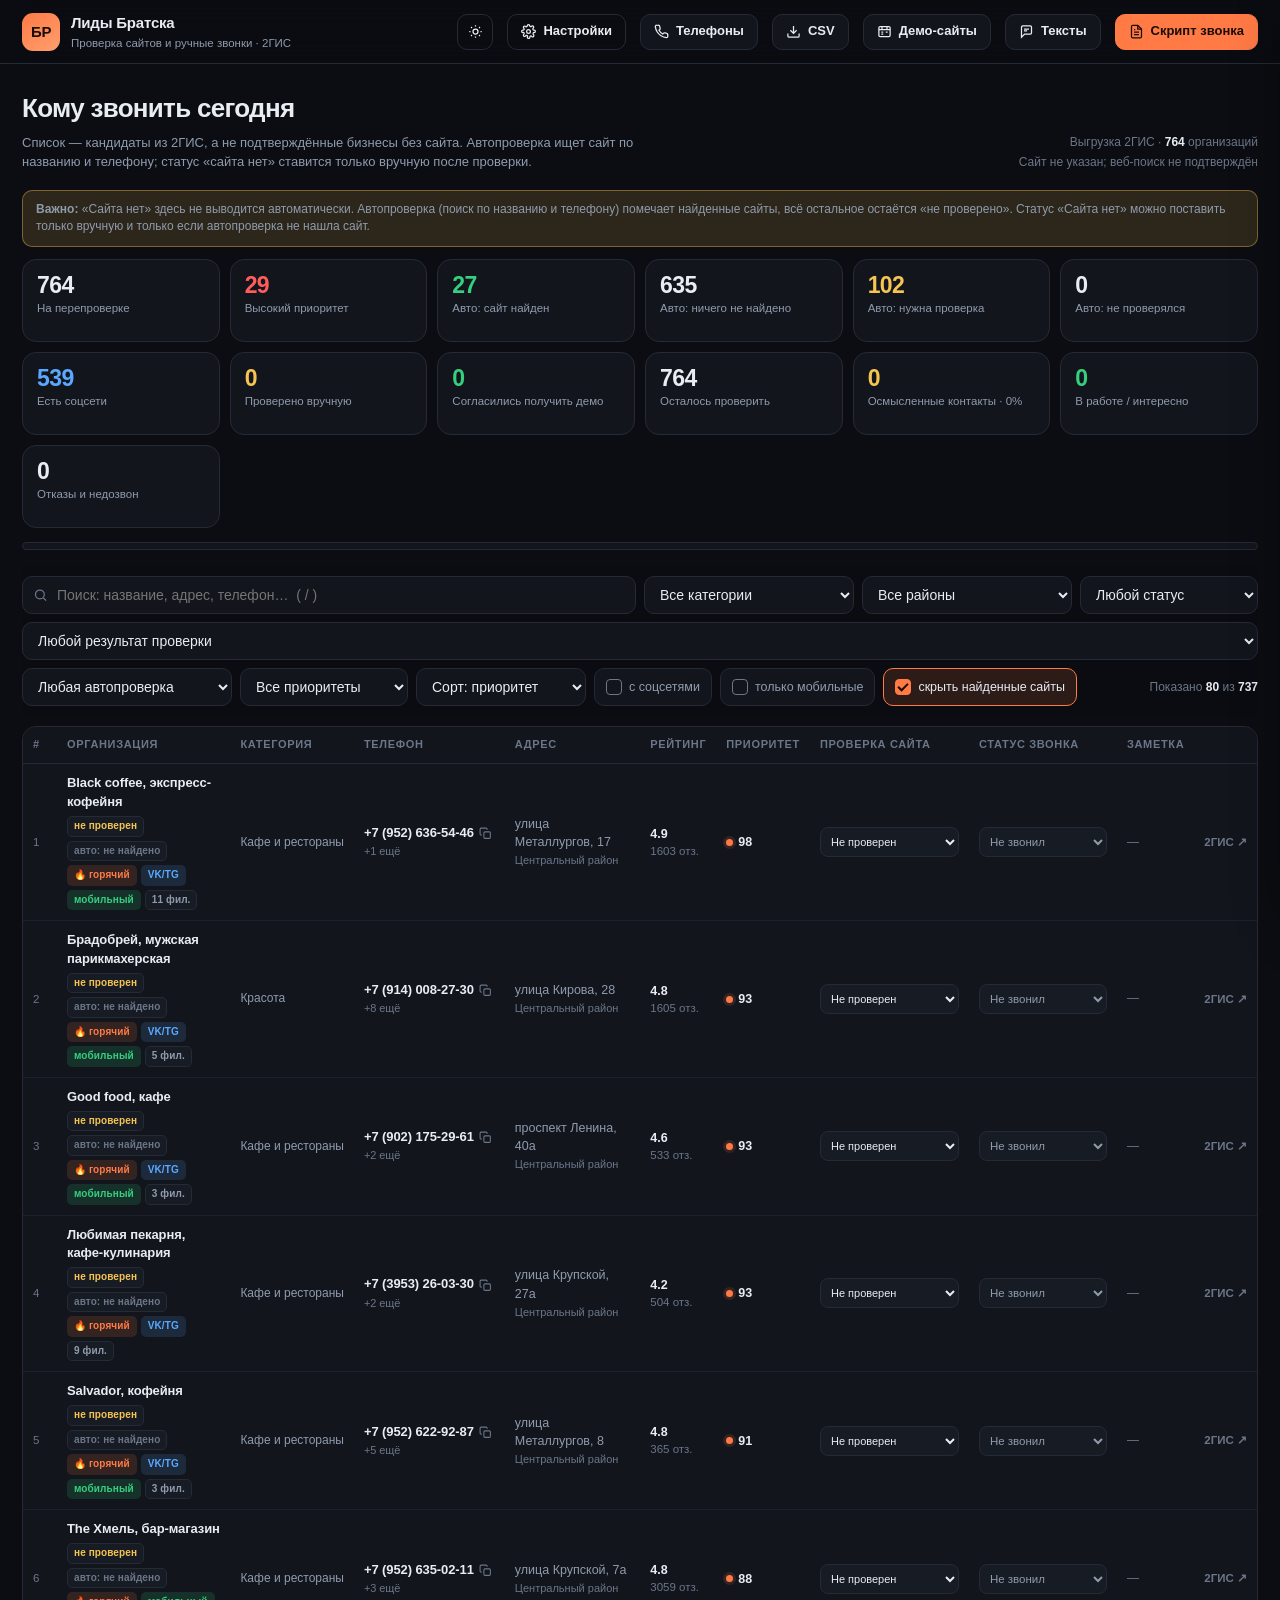
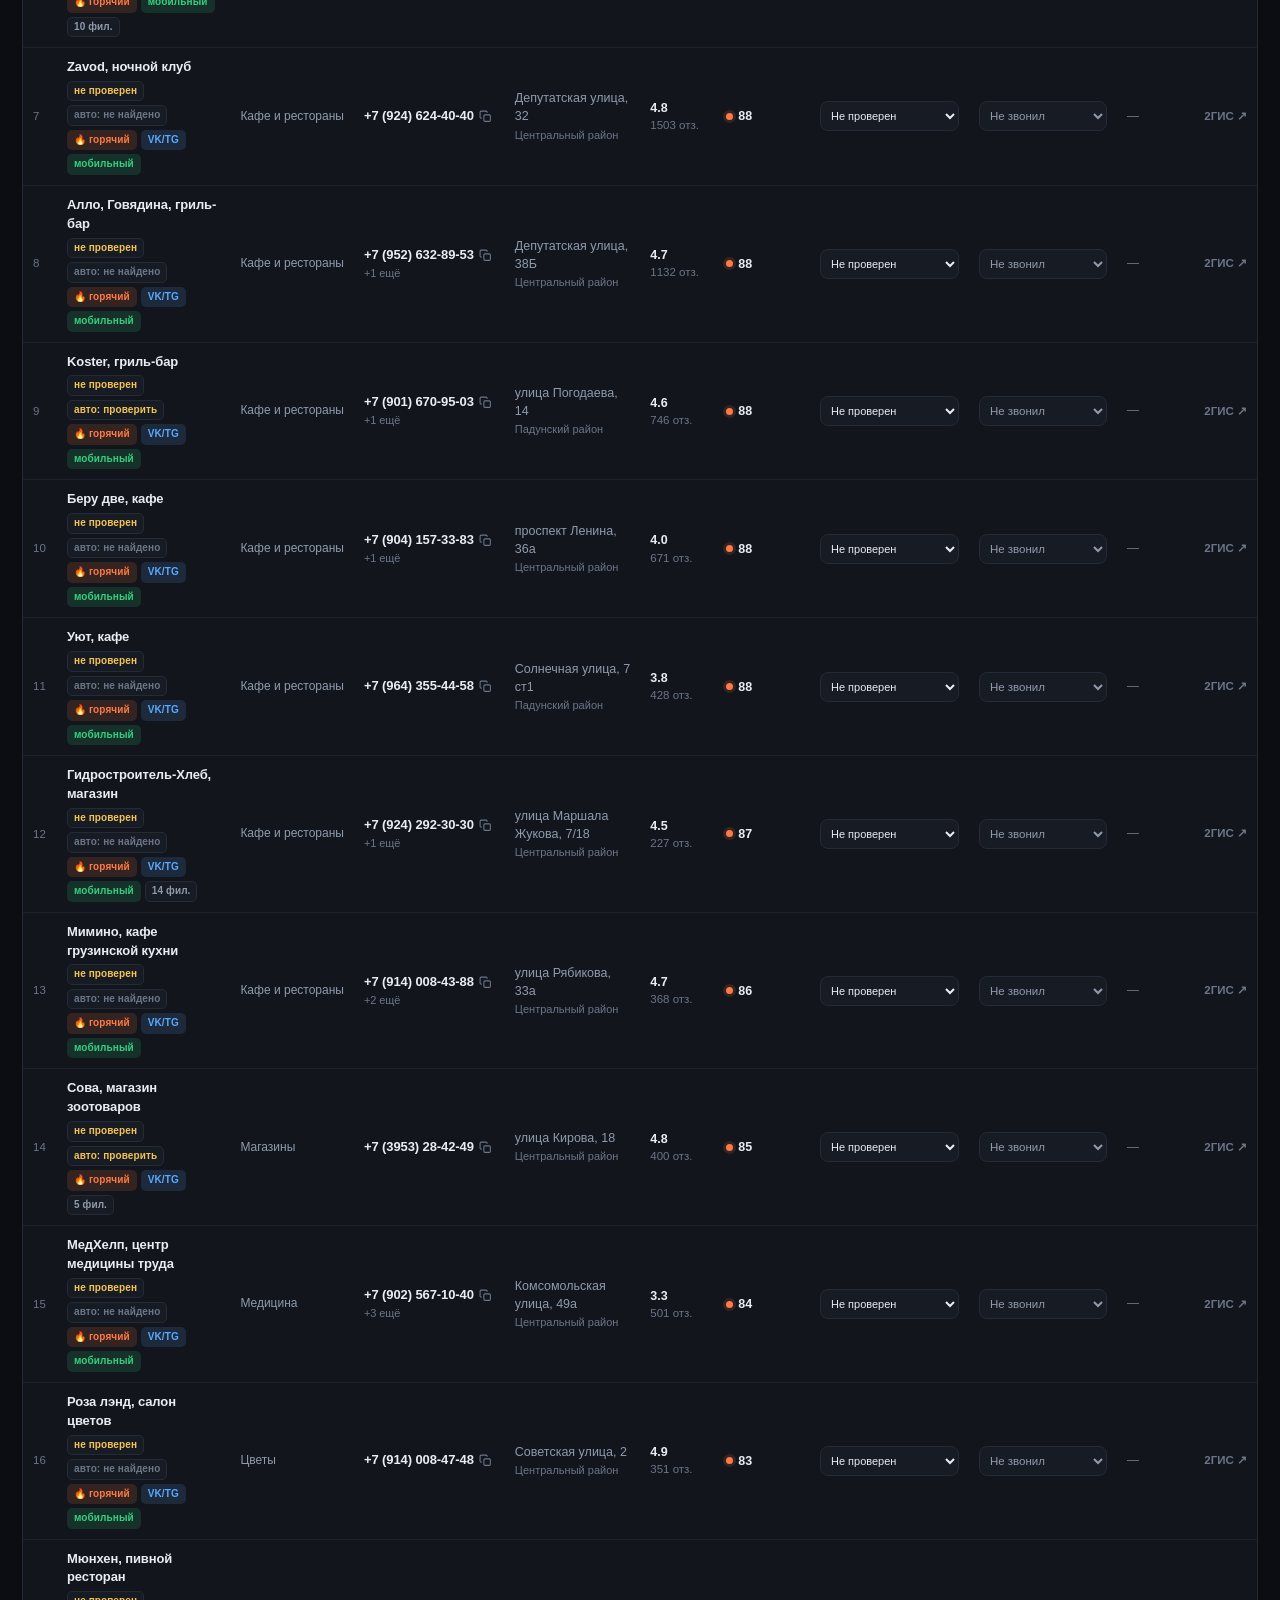
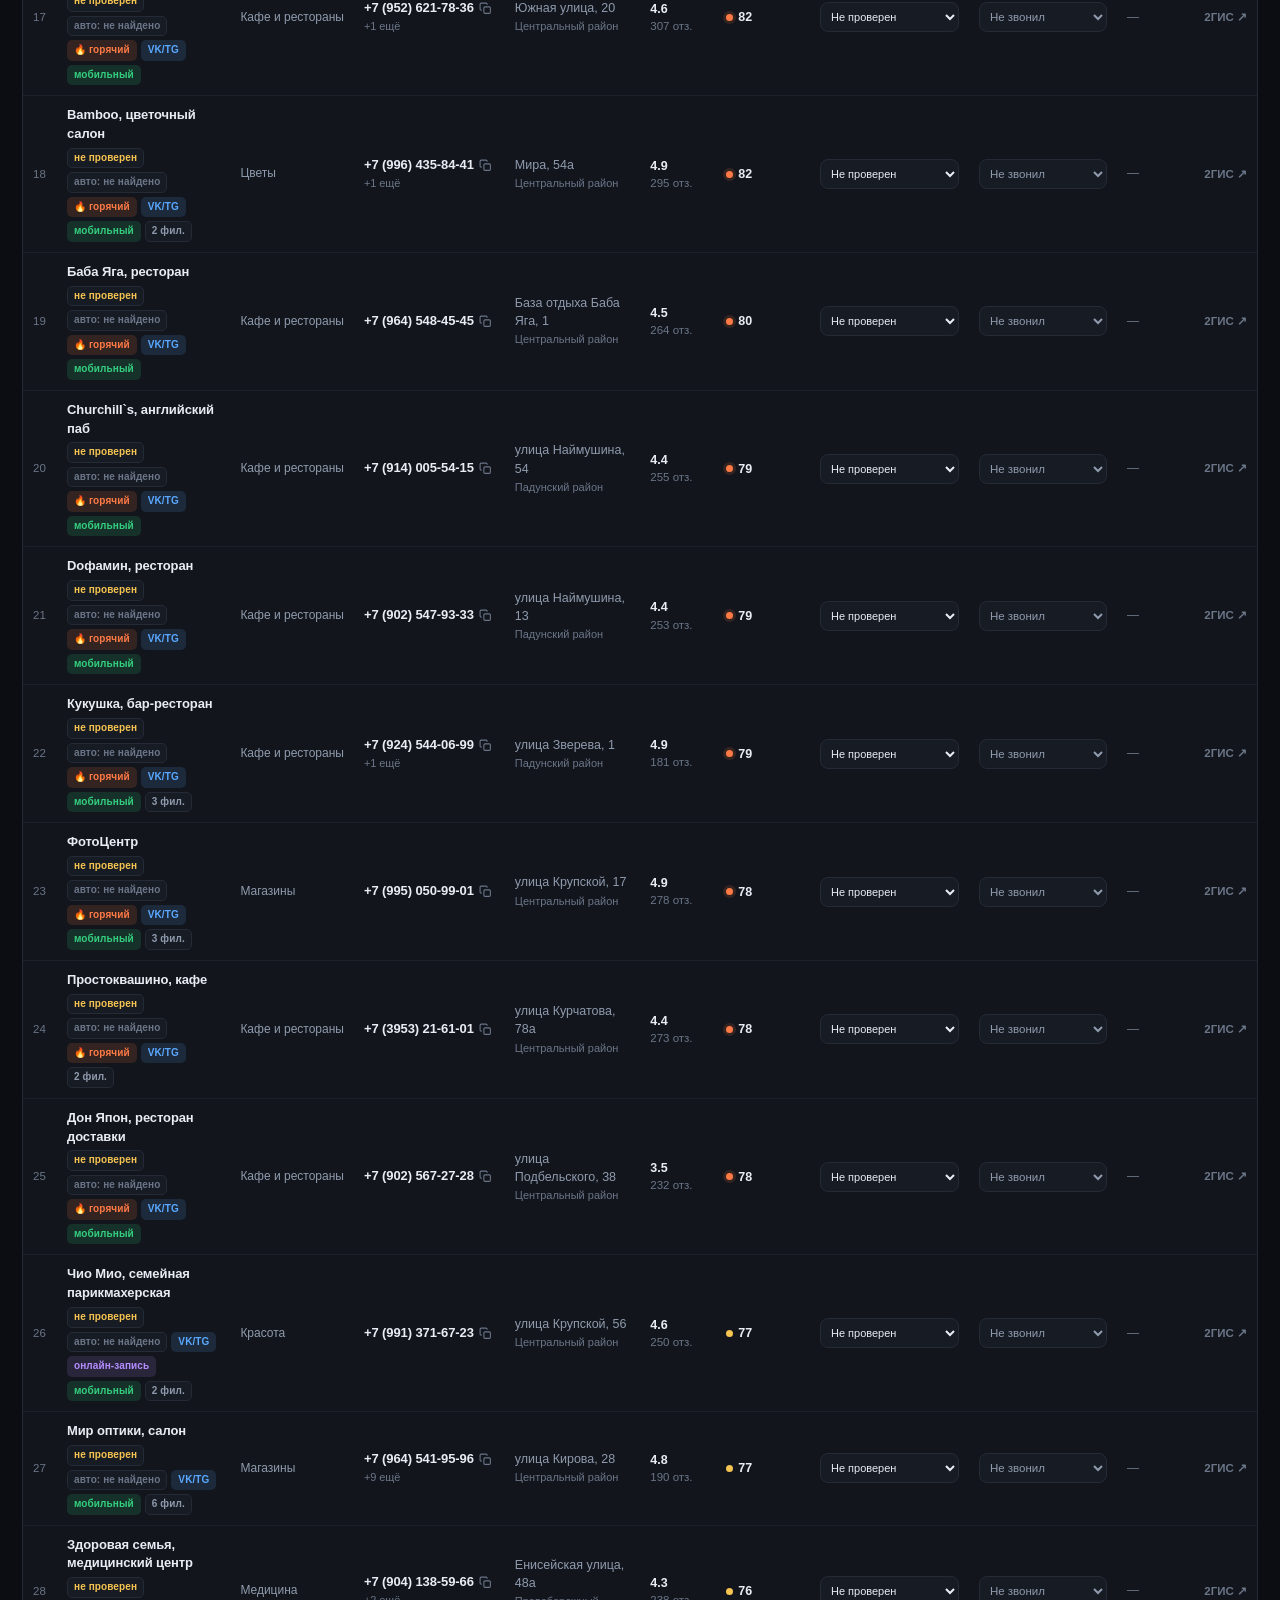
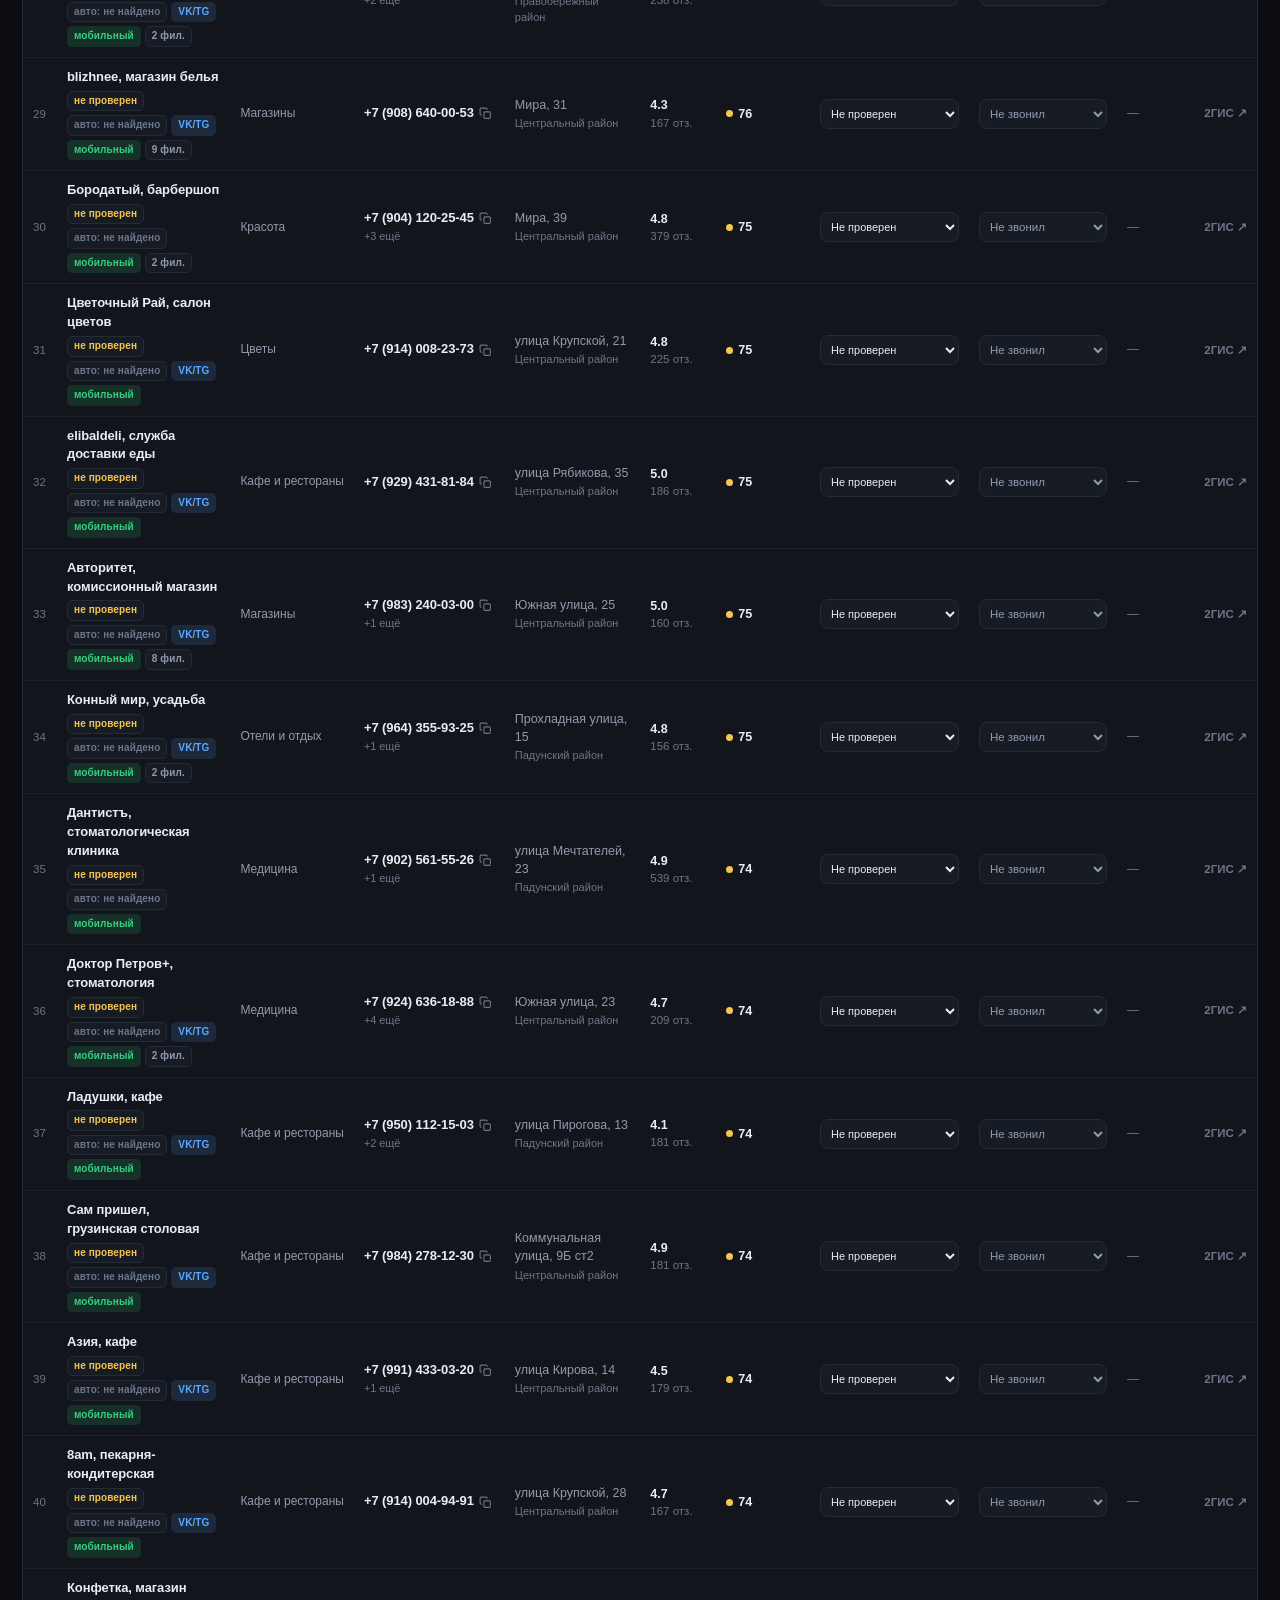
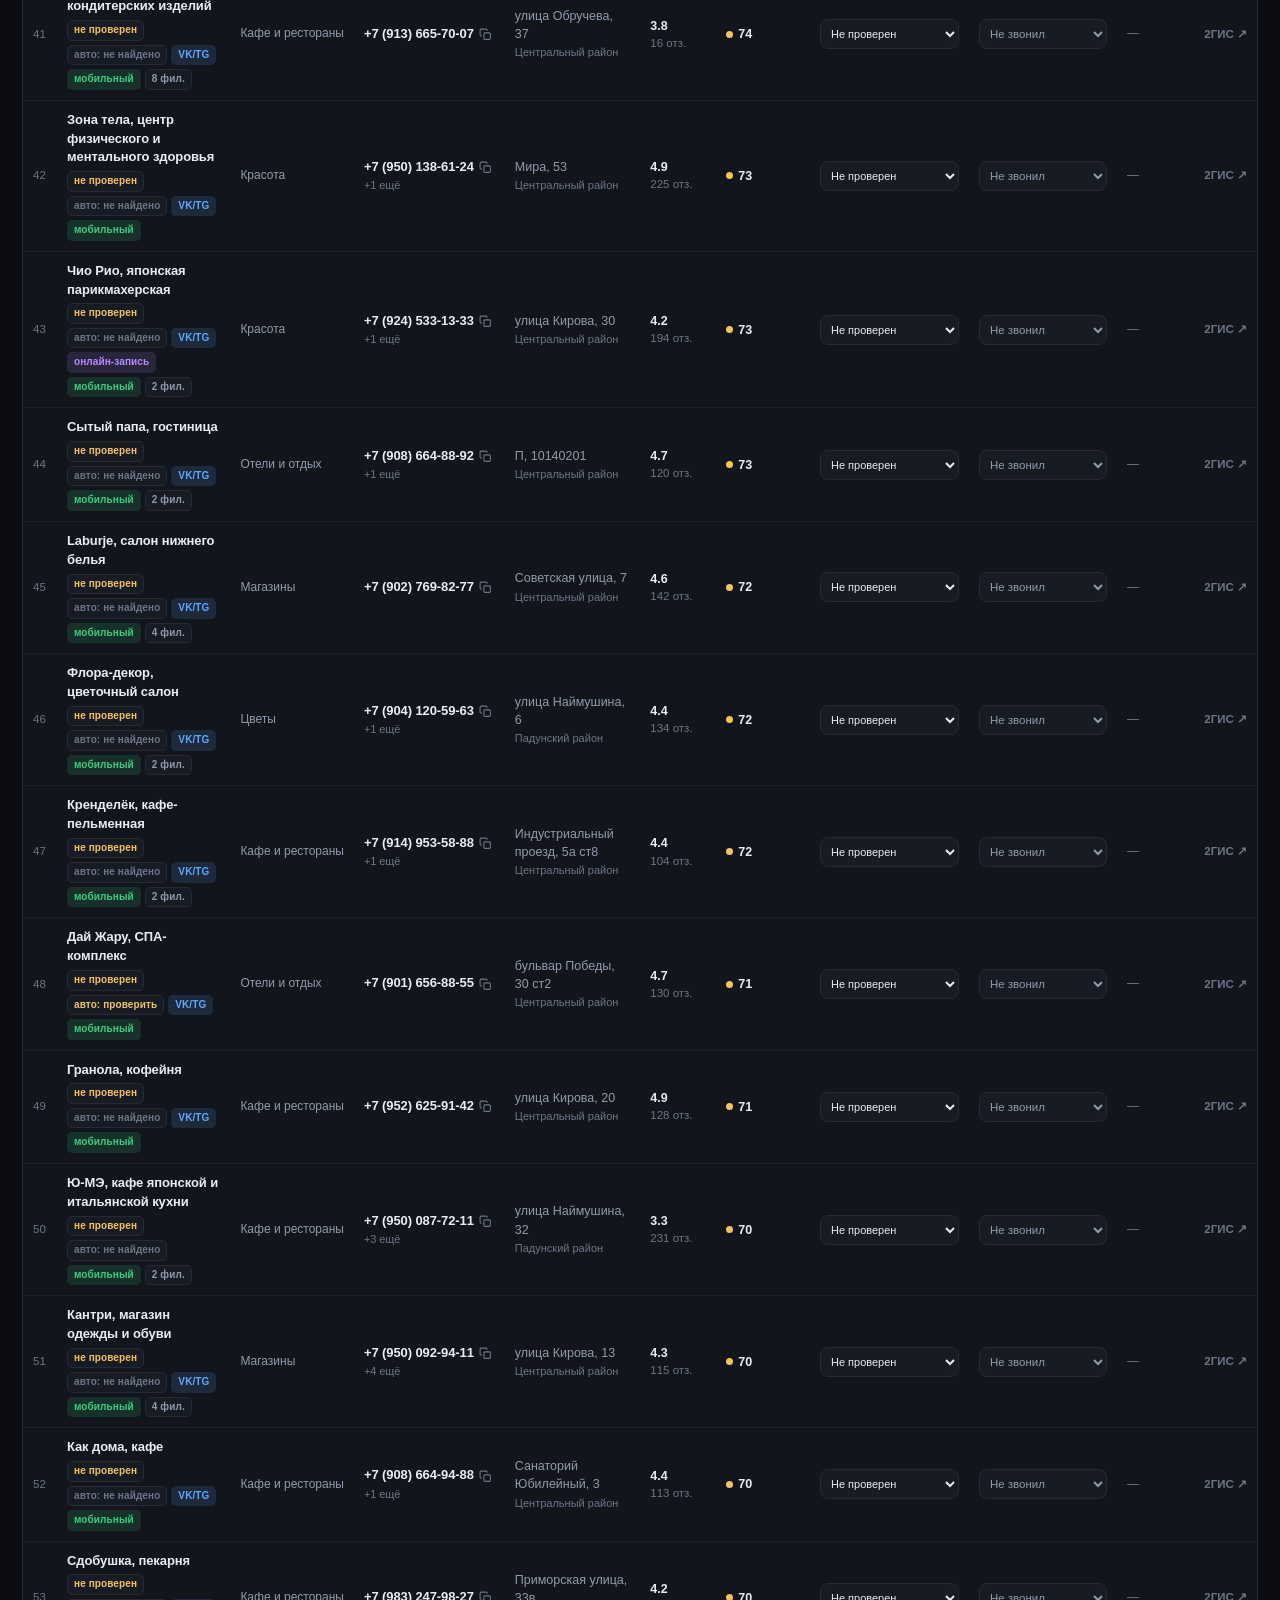
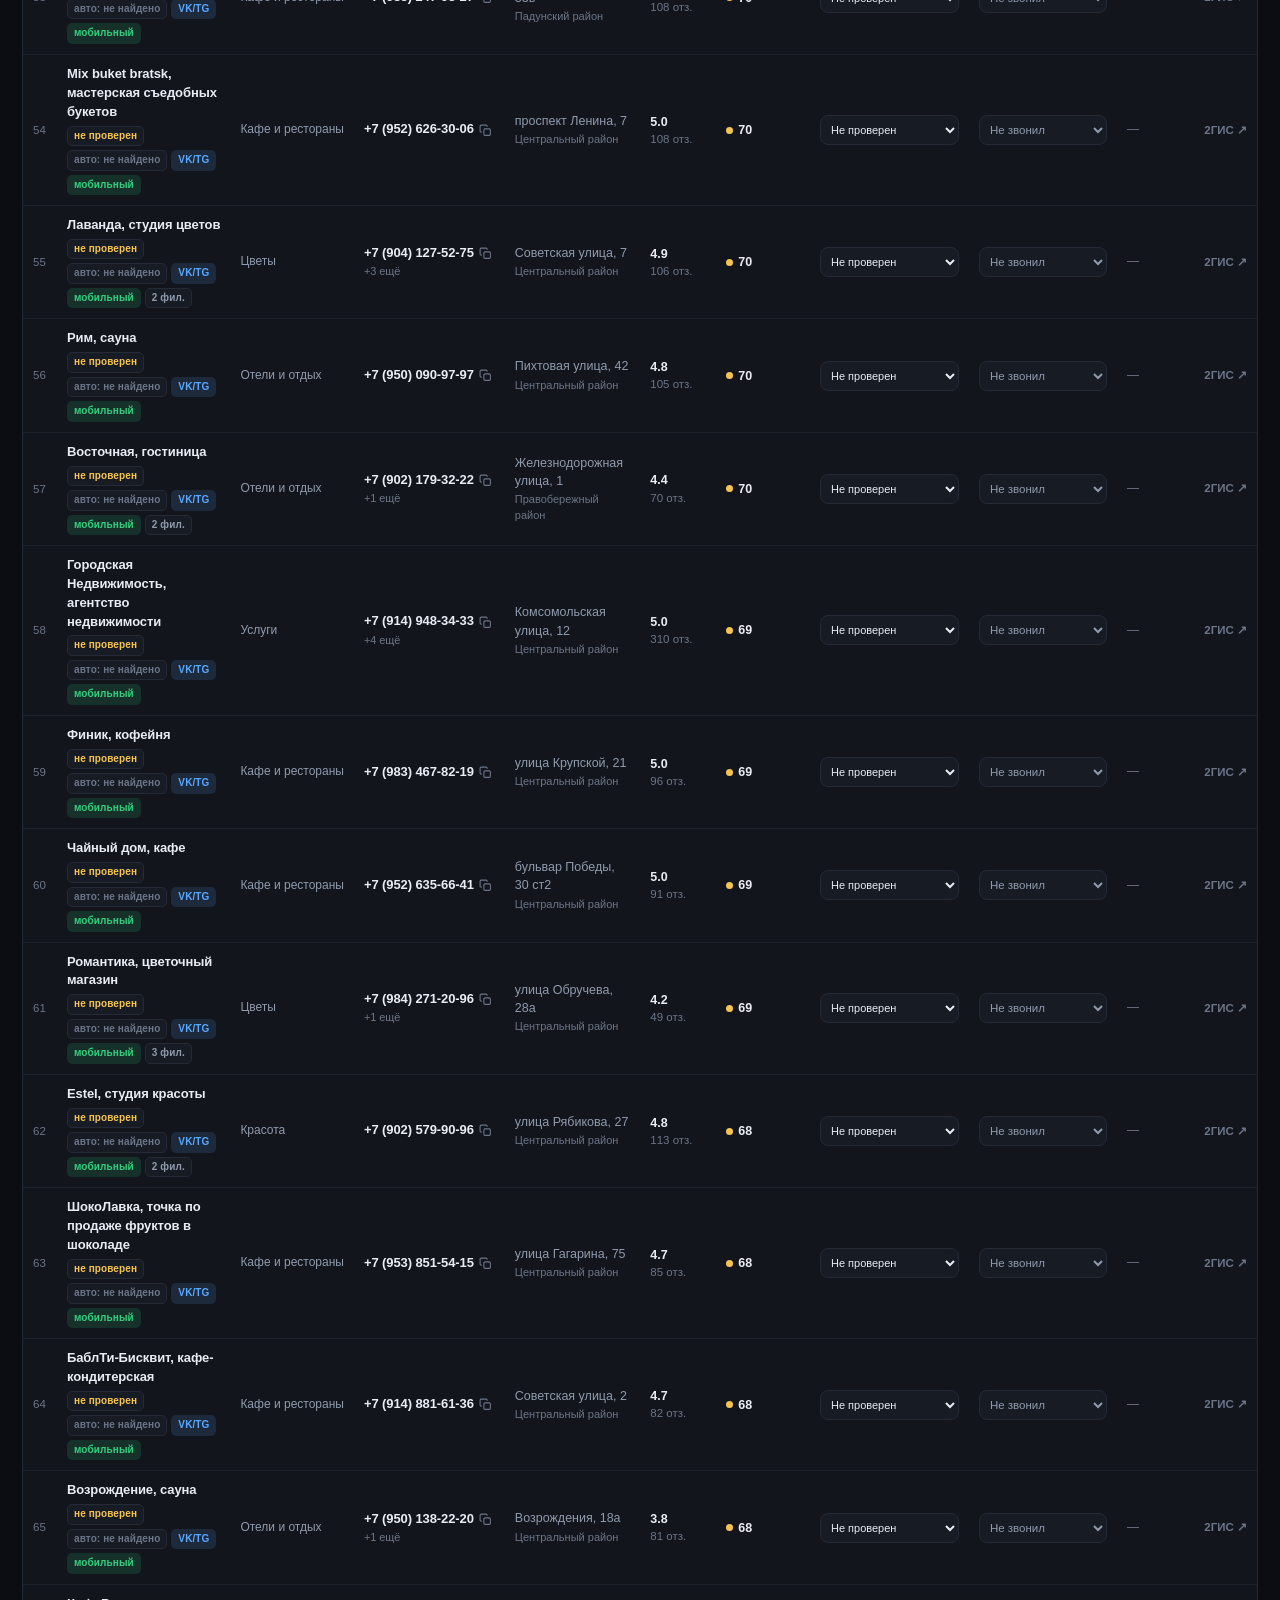
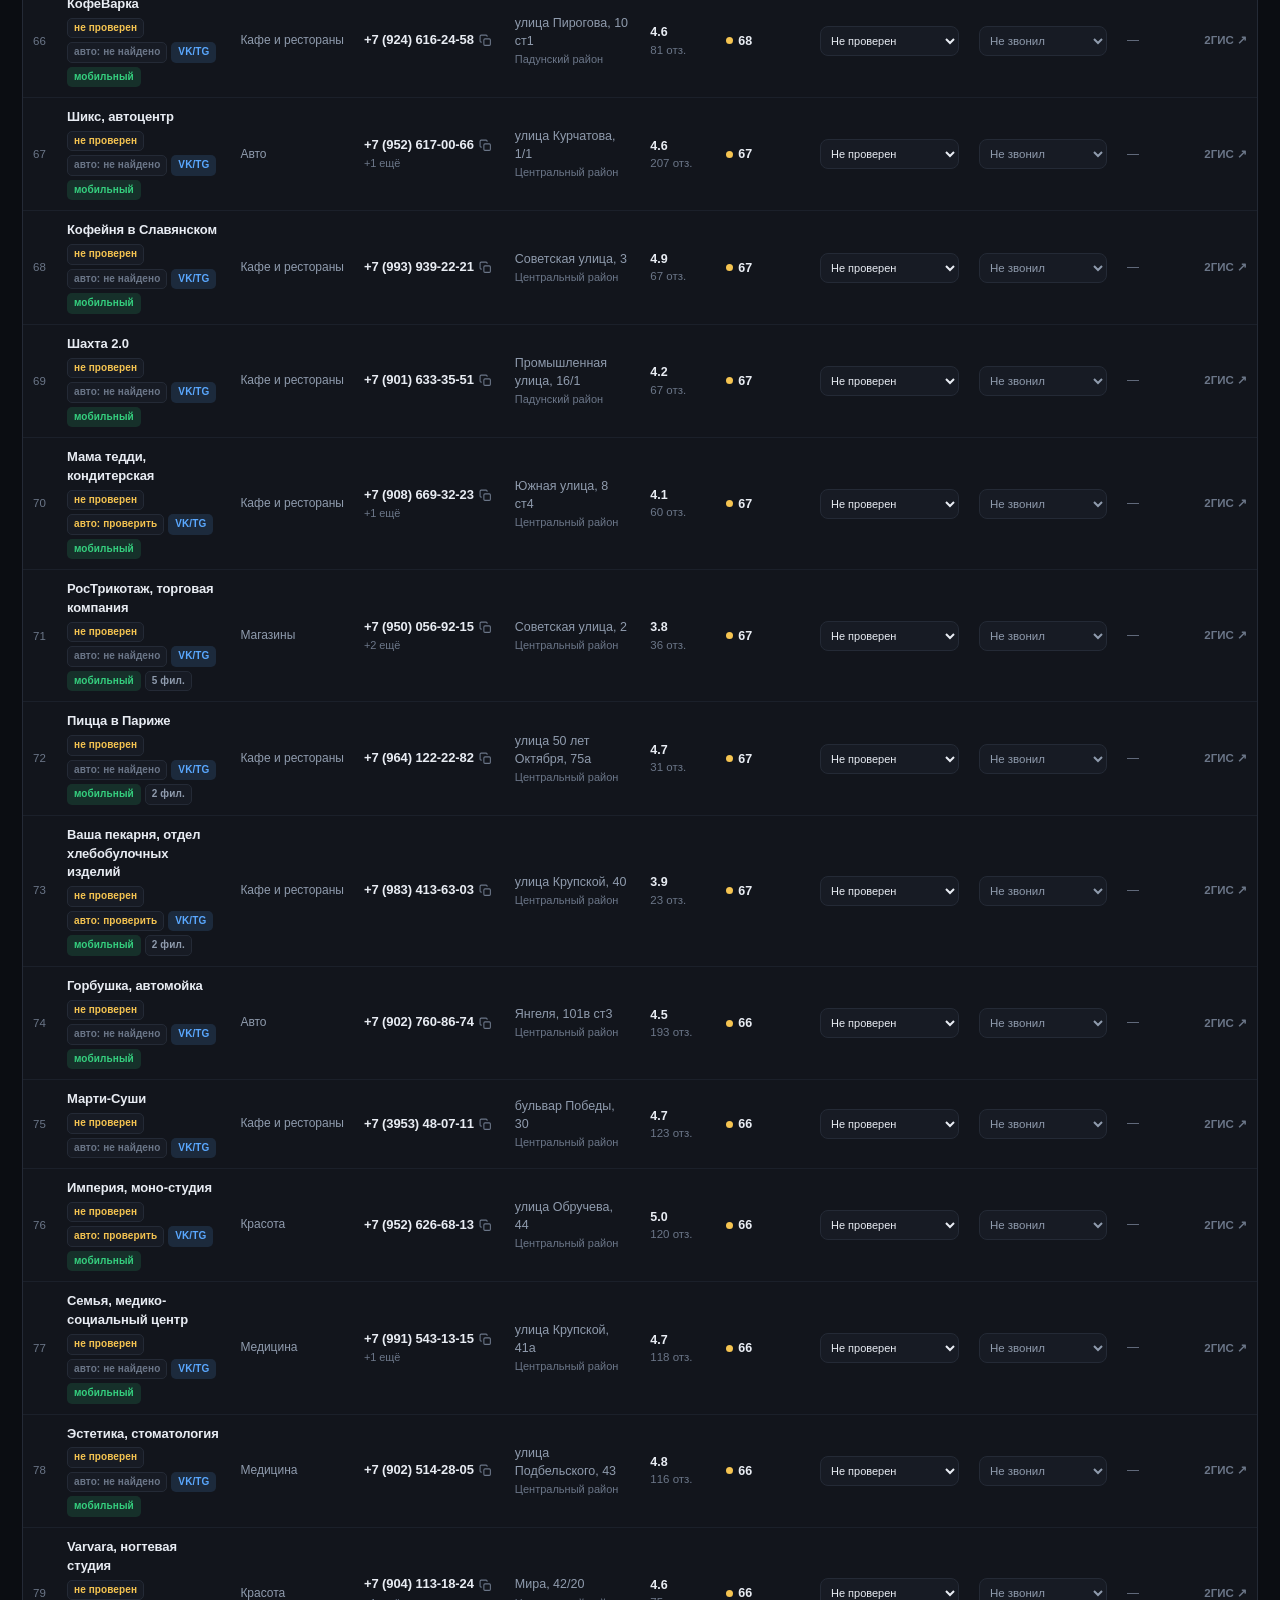
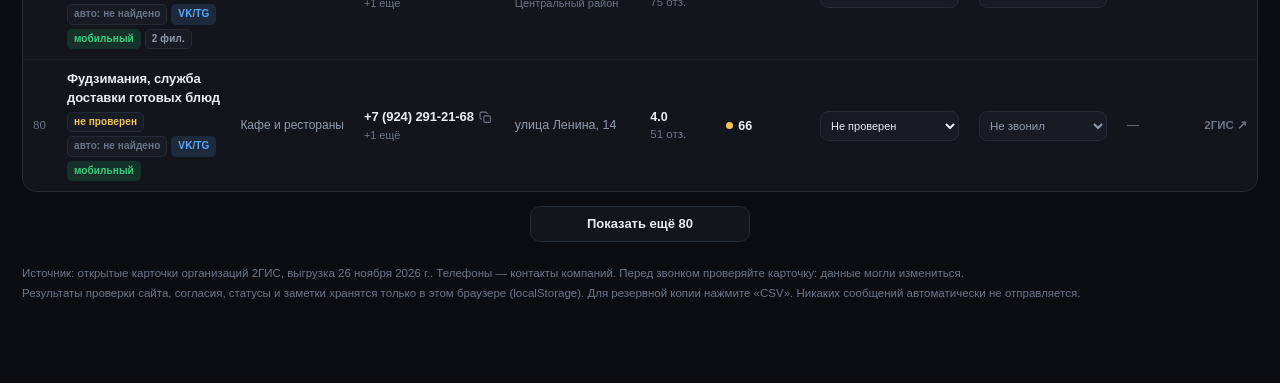
==== commit 6224b647: "feat: update leads page and redesign 10 demo sites" ====
--- a/index.html
+++ b/index.html
@@ -438,10 +438,10 @@
       <svg viewBox="0 0 24 24" fill="none" stroke="currentColor" stroke-width="2"><path d="M21 15v4a2 2 0 01-2 2H5a2 2 0 01-2-2v-4M7 10l5 5 5-5M12 15V3"/></svg>
       <span class="lbl">CSV</span>
     </button>
-    <a class="btn" href="https://urasokolik.github.io/bratsk-leads-app/demo/index.html" target="_blank" rel="noopener" title="Открыть демо по категориям" aria-label="Открыть демо по категориям">
+    <button class="btn" id="demosBtn" title="Демо-сайты для отправки клиентам" aria-label="Демо-сайты для отправки клиентам">
       <svg viewBox="0 0 24 24" fill="none" stroke="currentColor" stroke-width="2"><rect x="3" y="4" width="18" height="16" rx="2"/><path d="M3 9h18M8 4v5M16 4v5M7 13h3M14 13h3M7 16h3"/></svg>
-      <span class="lbl">Демо</span>
-    </a>
+      <span class="lbl">Демо-сайты</span>
+    </button>
     <button class="btn" id="textsBtn" title="Персональные тексты для контакта">
       <svg viewBox="0 0 24 24" fill="none" stroke="currentColor" stroke-width="2"><path d="M4 5a2 2 0 0 1 2-2h12a2 2 0 0 1 2 2v9a2 2 0 0 1-2 2H9l-5 5V5z"/><path d="M8 8h8M8 11h5"/></svg>
       <span class="lbl">Тексты</span>
@@ -618,11 +618,25 @@
   </div>
 </div>
 
+<div class="modal" id="demosModal">
+  <div class="modal-card" style="width:760px">
+    <div class="modal-head">
+      <h3>Демо-сайты для отправки</h3>
+      <div class="spacer"></div>
+      <a class="btn" id="demosGalleryLink" href="demo/index.html" target="_blank" rel="noopener">Открыть витрину ↗</a>
+      <button class="close" id="demosClose" aria-label="Закрыть">
+        <svg viewBox="0 0 24 24" width="16" height="16" fill="none" stroke="currentColor" stroke-width="2"><path d="M18 6L6 18M6 6l12 12"/></svg>
+      </button>
+    </div>
+    <div class="modal-body" id="demosModalBody" style="display:grid;gap:10px"></div>
+  </div>
+</div>
+
 <div class="toast" id="toast"></div>
 
 <script>
-const LEADS = [{"id":"70000001045610993","orgId":"70000001043576812","name":"Black coffee, экспресс-кофейня","category":"Кафе и рестораны","weight":95,"sub":["Кофейни","Кондитерские"],"addr":"улица Металлургов, 17","district":"Центральный район","phones":["+79526365446","+73953262676"],"emails":[],"socials":["https://vk.com/blackcoffeebrk"],"sitesReal":[],"booking":[],"redirect":[],"rating":4.9,"reviews":1603,"branches":11,"is24x7":false,"point":[101.621394,56.170534],"addresses":["улица Металлургов, 17"],"score":98,"phoneMain":"+79526365446","phoneExtra":["+73953262676"],"siteStatus":"social","webStatus":"unverified","webCheckedAt":"","tier":"hot","autoVerdict":"no_site_found","autoCheckedAt":"2026-11-12","autoConfidence":0,"autoError":"","autoCandidates":[],"phoneMainFmt":"+7 (952) 636-54-46","phoneExtraFmt":["+7 (3953) 26-26-76"],"addrFull":"улица Металлургов, 17","mapUrl":"https://2gis.ru/bratsk/geo/56.170534,101.621394","gisUrl":"https://2gis.ru/bratsk/firm/70000001045610993"},{"id":"70000001031376293","orgId":"70000001031376292","name":"Брадобрей, мужская парикмахерская","category":"Красота","weight":85,"sub":["Барбершопы"],"addr":"улица Кирова, 28","district":"Центральный район","phones":["+79140082730","+79140082740","+79140082750","+79140082720","+79140082777","+73953482730","+73953482740","+73953482750","+73953482720"],"emails":[],"socials":["https://vk.com/bradobrey.bratsk"],"sitesReal":[],"booking":[],"redirect":[],"rating":4.8,"reviews":1605,"branches":5,"is24x7":false,"point":[101.628569,56.153093],"addresses":["улица Кирова, 28","улица Наймушина, 6","улица Мечтателей, 3","улица Крупской, 43"],"score":93,"phoneMain":"+79140082730","phoneExtra":["+79140082740","+79140082750","+79140082720","+79140082777","+73953482730","+73953482740","+73953482750","+73953482720"],"siteStatus":"social","webStatus":"unverified","webCheckedAt":"","tier":"hot","autoVerdict":"no_site_found","autoCheckedAt":"2026-11-12","autoConfidence":0,"autoError":"","autoCandidates":[],"phoneMainFmt":"+7 (914) 008-27-30","phoneExtraFmt":["+7 (914) 008-27-40","+7 (914) 008-27-50","+7 (914) 008-27-20","+7 (914) 008-27-77","+7 (3953) 48-27-30","+7 (3953) 48-27-40","+7 (3953) 48-27-50","+7 (3953) 48-27-20"],"addrFull":"улица Кирова, 28 +3 фил.","mapUrl":"https://2gis.ru/bratsk/geo/56.153093,101.628569","gisUrl":"https://2gis.ru/bratsk/firm/70000001031376293"},{"id":"7178140187124244","orgId":"7178148777051198","name":"Good food, кафе","category":"Кафе и рестораны","weight":95,"sub":["Кафе"],"addr":"проспект Ленина, 40а","district":"Центральный район","phones":["+79021752961","+79149115659","+79245307414"],"emails":["stellasahakyan@mail.ru"],"socials":["https://vk.com/pahlava_brk","https://wa.me/79149115659?text=%D0%97%D0%B4%D1%80%D0%B0%D0%B2%D1%81%D1%82%D0%B2%D1%83%D0%B9%D1%82%D0%B5!%0A%0A%D0%9F%D0%B8%D1%88%D1%83%20%D0%B8%D0%B7%20%D0%BF%D1%80%D0%B8%D0%BB%D0%BE%D0%B6%D0%B5%D0%BD%D0%B8%D1%8F%202%D0%93%D0%98%D0%A1.%0A%0A"],"sitesReal":[],"booking":[],"redirect":[],"rating":4.6,"reviews":533,"branches":3,"is24x7":false,"point":[101.635134,56.152081],"addresses":["проспект Ленина, 40а","Южная улица, 14г ст2"],"score":93,"phoneMain":"+79021752961","phoneExtra":["+79149115659","+79245307414"],"siteStatus":"social","webStatus":"unverified","webCheckedAt":"","tier":"hot","autoVerdict":"no_site_found","autoCheckedAt":"2026-11-12","autoConfidence":0.4,"autoError":"","autoCandidates":[],"phoneMainFmt":"+7 (902) 175-29-61","phoneExtraFmt":["+7 (914) 911-56-59","+7 (924) 530-74-14"],"addrFull":"проспект Ленина, 40а +1 фил.","mapUrl":"https://2gis.ru/bratsk/geo/56.152081,101.635134","gisUrl":"https://2gis.ru/bratsk/firm/7178140187124244"},{"id":"70000001036753766","orgId":"70000001036753765","name":"Любимая пекарня, кафе-кулинария","category":"Кафе и рестораны","weight":95,"sub":["Пекарни","Кондитерские"],"addr":"улица Крупской, 27а","district":"Центральный район","phones":["+73953260330","+73953260820","+73953526212"],"emails":["lubipek@nobilisgroup.ru"],"socials":["https://vk.com/lubipek_bratsk"],"sitesReal":[],"booking":[],"redirect":[],"rating":4.2,"reviews":504,"branches":9,"is24x7":false,"point":[101.612809,56.173748],"addresses":["улица Крупской, 27а","улица Обручева, 25","Мира, 31","улица Кирова, 27а","Мира, 17","Советская улица, 7"],"score":93,"phoneMain":"+73953260330","phoneExtra":["+73953260820","+73953526212"],"siteStatus":"social","webStatus":"unverified","webCheckedAt":"","tier":"hot","autoVerdict":"no_site_found","autoCheckedAt":"2026-11-12","autoConfidence":0,"autoError":"","autoCandidates":[],"phoneMainFmt":"+7 (3953) 26-03-30","phoneExtraFmt":["+7 (3953) 26-08-20","+7 (3953) 52-62-12"],"addrFull":"улица Крупской, 27а +5 фил.","mapUrl":"https://2gis.ru/bratsk/geo/56.173748,101.612809","gisUrl":"https://2gis.ru/bratsk/firm/70000001036753766"},{"id":"70000001102760345","orgId":"70000001028159829","name":"Salvador, кофейня","category":"Кафе и рестораны","weight":95,"sub":["Кофейни"],"addr":"улица Металлургов, 8","district":"Центральный район","phones":["+79526229287","+79027632857","+79025797011","+73953290006","+73953290005","+73953290004"],"emails":[],"socials":["https://t.me/+79526229287","https://t.me/salvador_bratsk","https://vk.com/salvador_bratsk"],"sitesReal":[],"booking":[],"redirect":[],"rating":4.8,"reviews":365,"branches":3,"is24x7":false,"point":[101.623223,56.173325],"addresses":["улица Металлургов, 8","Советская улица, 2","улица Наймушина, 20"],"score":91,"phoneMain":"+79526229287","phoneExtra":["+79027632857","+79025797011","+73953290006","+73953290005","+73953290004"],"siteStatus":"social","webStatus":"unverified","webCheckedAt":"","tier":"hot","autoVerdict":"no_site_found","autoCheckedAt":"2026-11-12","autoConfidence":0,"autoError":"","autoCandidates":[],"phoneMainFmt":"+7 (952) 622-92-87","phoneExtraFmt":["+7 (902) 763-28-57","+7 (902) 579-70-11","+7 (3953) 29-00-06","+7 (3953) 29-00-05","+7 (3953) 29-00-04"],"addrFull":"улица Металлургов, 8 +2 фил.","mapUrl":"https://2gis.ru/bratsk/geo/56.173325,101.623223","gisUrl":"https://2gis.ru/bratsk/firm/70000001102760345"},{"id":"70000001045721681","orgId":"70000001113116991","name":"The Хмель, бар-магазин","category":"Кафе и рестораны","weight":95,"sub":["Бары"],"addr":"улица Крупской, 7а","district":"Центральный район","phones":["+79526350211","+79041361635","+73953298889","+73953298444"],"emails":[],"socials":[],"sitesReal":[],"booking":[],"redirect":[],"rating":4.8,"reviews":3059,"branches":10,"is24x7":true,"point":[101.602043,56.176074],"addresses":["улица Крупской, 7а","Спортивная улица, 9"],"score":88,"phoneMain":"+79526350211","phoneExtra":["+79041361635","+73953298889","+73953298444"],"siteStatus":"none","webStatus":"unverified","webCheckedAt":"","tier":"hot","autoVerdict":"no_site_found","autoCheckedAt":"2026-11-12","autoConfidence":0,"autoError":"","autoCandidates":[],"phoneMainFmt":"+7 (952) 635-02-11","phoneExtraFmt":["+7 (904) 136-16-35","+7 (3953) 29-88-89","+7 (3953) 29-84-44"],"addrFull":"улица Крупской, 7а +1 фил.","mapUrl":"https://2gis.ru/bratsk/geo/56.176074,101.602043","gisUrl":"https://2gis.ru/bratsk/firm/70000001045721681"},{"id":"70000001061685656","orgId":"70000001061685655","name":"Zavod, ночной клуб","category":"Кафе и рестораны","weight":95,"sub":["Бары"],"addr":"Депутатская улица, 32","district":"Центральный район","phones":["+79246244040"],"emails":[],"socials":["http://t.me/laboratoria_bratsk","https://vk.com/zavodclub_bratsk","https://wa.me/79246244040?text=%D0%97%D0%B4%D1%80%D0%B0%D0%B2%D1%81%D1%82%D0%B2%D1%83%D0%B9%D1%82%D0%B5!%0A%0A%D0%9F%D0%B8%D1%88%D1%83%20%D0%B8%D0%B7%20%D0%BF%D1%80%D0%B8%D0%BB%D0%BE%D0%B6%D0%B5%D0%BD%D0%B8%D1%8F%202%D0%93%D0%98%D0%A1.%0A%0A","viber://chat/?number=79246244040","https://t.me/zavod_art","https://t.me/zavod38"],"sitesReal":[],"booking":[],"redirect":[],"rating":4.8,"reviews":1503,"branches":1,"is24x7":false,"point":[101.635985,56.155275],"addresses":["Депутатская улица, 32"],"score":88,"phoneMain":"+79246244040","phoneExtra":[],"siteStatus":"social","webStatus":"unverified","webCheckedAt":"","tier":"hot","autoVerdict":"no_site_found","autoCheckedAt":"2026-11-12","autoConfidence":0.4,"autoError":"","autoCandidates":[],"phoneMainFmt":"+7 (924) 624-40-40","phoneExtraFmt":[],"addrFull":"Депутатская улица, 32","mapUrl":"https://2gis.ru/bratsk/geo/56.155275,101.635985","gisUrl":"https://2gis.ru/bratsk/firm/70000001061685656"},{"id":"70000001088221494","orgId":"70000001088221493","name":"Батумия, ресторан","category":"Кафе и рестораны","weight":95,"sub":["Рестораны"],"addr":"улица Крупской, 27","district":"Центральный район","phones":["+79016667389","+79016667398"],"emails":[],"socials":["http://t.me/batumia_bratsk","https://vk.com/batumia_bratsk","https://t.me/batumiarest"],"sitesReal":[],"booking":[],"redirect":["clck.ru"],"rating":4.7,"reviews":1391,"branches":1,"is24x7":false,"point":[101.615227,56.173426],"addresses":["улица Крупской, 27"],"score":88,"phoneMain":"+79016667389","phoneExtra":["+79016667398"],"siteStatus":"social","webStatus":"unverified","webCheckedAt":"","tier":"hot","autoVerdict":"site_found","autoCheckedAt":"2026-11-12","autoConfidence":1,"autoError":"","autoCandidates":[{"url":"https://batumia.ru/","host":"batumia.ru","title":"Батумия - Ресторан грузинской кухни в Братске","confidence":1,"reason":"телефон на сайте"},{"url":"https://854219.restoplace.ws/","host":"854219.restoplace.ws","title":"Забронировать стол в Батумия онлайн","confidence":1,"reason":"телефон на сайте"}],"phoneMainFmt":"+7 (901) 666-73-89","phoneExtraFmt":["+7 (901) 666-73-98"],"addrFull":"улица Крупской, 27","mapUrl":"https://2gis.ru/bratsk/geo/56.173426,101.615227","gisUrl":"https://2gis.ru/bratsk/firm/70000001088221494"},{"id":"70000001060989868","orgId":"70000001060989867","name":"Алло, Говядина, гриль-бар","category":"Кафе и рестораны","weight":95,"sub":["Рестораны","Бары"],"addr":"Депутатская улица, 38Б","district":"Центральный район","phones":["+79526328953","+73953264333"],"emails":[],"socials":["https://vk.com/allogovyadina","https://t.me/taigagroupbot"],"sitesReal":[],"booking":[],"redirect":[],"rating":4.7,"reviews":1132,"branches":1,"is24x7":false,"point":[101.63673,56.156672],"addresses":["Депутатская улица, 38Б"],"score":88,"phoneMain":"+79526328953","phoneExtra":["+73953264333"],"siteStatus":"social","webStatus":"unverified","webCheckedAt":"","tier":"hot","autoVerdict":"no_site_found","autoCheckedAt":"2026-11-12","autoConfidence":0.4,"autoError":"","autoCandidates":[],"phoneMainFmt":"+7 (952) 632-89-53","phoneExtraFmt":["+7 (3953) 26-43-33"],"addrFull":"Депутатская улица, 38Б","mapUrl":"https://2gis.ru/bratsk/geo/56.156672,101.63673","gisUrl":"https://2gis.ru/bratsk/firm/70000001060989868"},{"id":"70000001039232960","orgId":"70000001039232959","name":"Koster, гриль-бар","category":"Кафе и рестораны","weight":95,"sub":["Рестораны","Бары"],"addr":"улица Погодаева, 14","district":"Падунский район","phones":["+79016709503","+73953294555"],"emails":[],"socials":["https://vk.com/kosterbratsk","https://max.ru/u/f9LHodD0cOJWUbmicpxsgymbQYnUKNPib6QF3Nn4UpAkotfGJho3cwYxEVg","https://t.me/taigagroupbot"],"sitesReal":[],"booking":[],"redirect":[],"rating":4.6,"reviews":746,"branches":1,"is24x7":false,"point":[101.757515,56.306793],"addresses":["улица Погодаева, 14"],"score":88,"phoneMain":"+79016709503","phoneExtra":["+73953294555"],"siteStatus":"social","webStatus":"unverified","webCheckedAt":"","tier":"hot","autoVerdict":"needs_review","autoCheckedAt":"2026-11-12","autoConfidence":0.55,"autoError":"","autoCandidates":[{"url":"https://www.koster.rest/","host":"koster.rest","title":"Франшиза Koster - Одинцово","confidence":0.55,"reason":"домен и название, город в выдаче; телефон на сайте не найден"},{"url":"https://dostavka-est.ru/listings/dostavka-edy-koster-pogodaeva-14/","host":"dostavka-est.ru","title":"Доставка еды «Koster» - Погодаева, 14 в Братск - меню, телефон, отзывы","confidence":0.55,"reason":"телефон в выдаче"},{"url":"https://bratsk.rasteniya24.ru/dekorativnye-rasteniya/el-kolyuchaya-koster","host":"bratsk.rasteniya24.ru","title":"Ель колючая Костер (Koster) по доступной цене в Братске - Купить с доставкой в питомнике Растения24","confidence":0.4,"reason":"название только в описании"}],"phoneMainFmt":"+7 (901) 670-95-03","phoneExtraFmt":["+7 (3953) 29-45-55"],"addrFull":"улица Погодаева, 14","mapUrl":"https://2gis.ru/bratsk/geo/56.306793,101.757515","gisUrl":"https://2gis.ru/bratsk/firm/70000001039232960"},{"id":"70000001045168932","orgId":"70000001045168931","name":"Беру две, кафе","category":"Кафе и рестораны","weight":95,"sub":["Кафе"],"addr":"проспект Ленина, 36а","district":"Центральный район","phones":["+79041573383","+73953273383"],"emails":[],"socials":["http://t.me/beru_dve_kafe","https://vk.com/beru_dve_bratsk","https://t.me/beru_dve_kafe"],"sitesReal":[],"booking":[],"redirect":[],"rating":4,"reviews":671,"branches":1,"is24x7":false,"point":[101.634311,56.150345],"addresses":["проспект Ленина, 36а"],"score":88,"phoneMain":"+79041573383","phoneExtra":["+73953273383"],"siteStatus":"social","webStatus":"unverified","webCheckedAt":"","tier":"hot","autoVerdict":"needs_review","autoCheckedAt":"2026-11-12","autoConfidence":0.55,"autoError":"","autoCandidates":[{"url":"https://cafetyt.ru/listings/kafe-beru-dve-lenina-prospekt-36a/","host":"cafetyt.ru","title":"Кафе «Беру две» - Ленина проспект, 36а в Братск: официальный сайт, меню, телефон, адрес","confidence":0.55,"reason":"телефон в выдаче"},{"url":"https://enplusedabratsk.ru/","host":"enplusedabratsk.ru","title":"Братск. Гастрономический фестиваль ЕДА+","confidence":0.4,"reason":"название только в описании"}],"phoneMainFmt":"+7 (904) 157-33-83","phoneExtraFmt":["+7 (3953) 27-33-83"],"addrFull":"проспект Ленина, 36а","mapUrl":"https://2gis.ru/bratsk/geo/56.150345,101.634311","gisUrl":"https://2gis.ru/bratsk/firm/70000001045168932"},{"id":"70000001079665842","orgId":"70000001079665841","name":"Сулугуни & Вино, чайхана","category":"Кафе и рестораны","weight":95,"sub":["Рестораны"],"addr":"улица Зверева, 1а","district":"Падунский район","phones":["+79041427288","+73953282800"],"emails":[],"socials":["https://vk.com/suluguni_i_vino","https://max.ru/u/f9LHodD0cOKLc9Gi2Z_1pT_WQlYmwMSEAzsUABWYozjeC2bpWFQaREDU_w4","https://t.me/taigagroupbot"],"sitesReal":[],"booking":[],"redirect":[],"rating":4.7,"reviews":631,"branches":1,"is24x7":false,"point":[101.745766,56.316602],"addresses":["улица Зверева, 1а"],"score":88,"phoneMain":"+79041427288","phoneExtra":["+73953282800"],"siteStatus":"social","webStatus":"unverified","webCheckedAt":"","tier":"hot","autoVerdict":"site_found","autoCheckedAt":"2026-11-12","autoConfidence":1,"autoError":"","autoCandidates":[{"url":"https://suluguni-vino.clients.site/","host":"suluguni-vino.clients.site","title":"Сулугуни & Вино","confidence":1,"reason":"телефон на сайте"},{"url":"https://blizko.pro/ru/bratsk/firm/suluguni-vino","host":"blizko.pro","title":"Сулугуни & Вино, Братск, Зверева, 1а, Индекс: 665730","confidence":0.55,"reason":"телефон в выдаче; телефон на странице, но домен не похож на название"},{"url":"https://irk.bebeshka.info/bratsk/suluguni-vino-1211253/","host":"irk.bebeshka.info","title":"Сулугуни & Вино: Братск, улица Зверева, 1А. Озывы, описание","confidence":0.55,"reason":"телефон в выдаче; телефон на странице, но домен не похож на название"}],"phoneMainFmt":"+7 (904) 142-72-88","phoneExtraFmt":["+7 (3953) 28-28-00"],"addrFull":"улица Зверева, 1а","mapUrl":"https://2gis.ru/bratsk/geo/56.316602,101.745766","gisUrl":"https://2gis.ru/bratsk/firm/70000001079665842"},{"id":"7178140187130282","orgId":"70000001021789011","name":"Уют, кафе","category":"Кафе и рестораны","weight":95,"sub":["Кафе"],"addr":"Солнечная улица, 7 ст1","district":"Падунский район","phones":["+79643554458"],"emails":[],"socials":["https://vk.com/polyak_80","https://ok.ru/kafeuyutso","https://wa.me/79500746691?text=%D0%97%D0%B4%D1%80%D0%B0%D0%B2%D1%81%D1%82%D0%B2%D1%83%D0%B9%D1%82%D0%B5!%0A%0A%D0%9F%D0%B8%D1%88%D1%83%20%D0%B8%D0%B7%20%D0%BF%D1%80%D0%B8%D0%BB%D0%BE%D0%B6%D0%B5%D0%BD%D0%B8%D1%8F%202%D0%93%D0%98%D0%A1.%0A%0A","viber://chat/?number=79500746691","https://t.me/+79500746691"],"sitesReal":[],"booking":[],"redirect":[],"rating":3.8,"reviews":428,"branches":1,"is24x7":false,"point":[101.756885,56.305339],"addresses":["Солнечная улица, 7 ст1"],"score":88,"phoneMain":"+79643554458","phoneExtra":[],"siteStatus":"social","webStatus":"unverified","webCheckedAt":"","tier":"hot","autoVerdict":"no_site_found","autoCheckedAt":"2026-11-12","autoConfidence":0.4,"autoError":"","autoCandidates":[],"phoneMainFmt":"+7 (964) 355-44-58","phoneExtraFmt":[],"addrFull":"Солнечная улица, 7 ст1","mapUrl":"https://2gis.ru/bratsk/geo/56.305339,101.756885","gisUrl":"https://2gis.ru/bratsk/firm/7178140187130282"},{"id":"70000001040676848","orgId":"70000001030124405","name":"Гидростроитель-Хлеб, магазин","category":"Кафе и рестораны","weight":95,"sub":["Кондитерские"],"addr":"улица Маршала Жукова, 7/18","district":"Центральный район","phones":["+79242923030","+79242924040"],"emails":[],"socials":["https://vk.com/gidrostroitel_hleb","https://wa.me/79501081723?text=%D0%97%D0%B4%D1%80%D0%B0%D0%B2%D1%81%D1%82%D0%B2%D1%83%D0%B9%D1%82%D0%B5!%0A%0A%D0%9F%D0%B8%D1%88%D1%83%20%D0%B8%D0%B7%20%D0%BF%D1%80%D0%B8%D0%BB%D0%BE%D0%B6%D0%B5%D0%BD%D0%B8%D1%8F%202%D0%93%D0%98%D0%A1.%0A%0A","https://t.me/gidrostroitel_khleb","https://t.me/gidrostroitelhleb"],"sitesReal":[],"booking":[],"redirect":[],"rating":4.5,"reviews":227,"branches":14,"is24x7":false,"point":[101.646016,56.152377],"addresses":["улица Маршала Жукова, 7/18","улица Крупской, 8"],"score":87,"phoneMain":"+79242923030","phoneExtra":["+79242924040"],"siteStatus":"social","webStatus":"unverified","webCheckedAt":"","tier":"hot","autoVerdict":"needs_review","autoCheckedAt":"2026-11-12","autoConfidence":0.5,"autoError":"","autoCandidates":[{"url":"https://spark-interfax.ru/irkutskaya-oblast-bratsk/ooo-gidrostroitel-khleb-inn-3805730750-ogrn-1173850003403-1240c113b4b24993a3fae6c4e7d6af73","host":"spark-interfax.ru","title":"ООО ГИДРОСТРОИТЕЛЬ-ХЛЕБ, Иркутская область, Братск (ИНН 3805730750), реквизиты, выписка из ЕГРЮЛ, адрес, почта, сайт, телефон, финансовые показатели","confidence":0.5,"reason":"название и город, домен не совпал"},{"url":"https://bratsk.careerist.ru/jobs-pekar/","host":"bratsk.careerist.ru","title":"Работа Пекарь в Братске | Вакансии на Careerist.ru","confidence":0.4,"reason":"название только в описании"}],"phoneMainFmt":"+7 (924) 292-30-30","phoneExtraFmt":["+7 (924) 292-40-40"],"addrFull":"улица Маршала Жукова, 7/18 +1 фил.","mapUrl":"https://2gis.ru/bratsk/geo/56.152377,101.646016","gisUrl":"https://2gis.ru/bratsk/firm/70000001040676848"},{"id":"70000001053486747","orgId":"70000001053486746","name":"Мимино, кафе грузинской кухни","category":"Кафе и рестораны","weight":95,"sub":["Кафе"],"addr":"улица Рябикова, 33а","district":"Центральный район","phones":["+79140084388","+79021793508","+73953484388"],"emails":[],"socials":["https://wa.me/79021793508?text=%D0%97%D0%B4%D1%80%D0%B0%D0%B2%D1%81%D1%82%D0%B2%D1%83%D0%B9%D1%82%D0%B5!%0A%0A%D0%9F%D0%B8%D1%88%D1%83%20%D0%B8%D0%B7%20%D0%BF%D1%80%D0%B8%D0%BB%D0%BE%D0%B6%D0%B5%D0%BD%D0%B8%D1%8F%202%D0%93%D0%98%D0%A1.%0A%0A","viber://chat/?number=79021793508","https://t.me/+79021793508","https://max.ru/join/mHd2X_FYp-GzRO_Fdy5Z5RZK-o_bfO7h9Y0ZFxqI-W8"],"sitesReal":[],"booking":[],"redirect":[],"rating":4.7,"reviews":368,"branches":1,"is24x7":false,"point":[101.606257,56.17278],"addresses":["улица Рябикова, 33а"],"score":86,"phoneMain":"+79140084388","phoneExtra":["+79021793508","+73953484388"],"siteStatus":"social","webStatus":"unverified","webCheckedAt":"","tier":"hot","autoVerdict":"no_site_found","autoCheckedAt":"2026-11-12","autoConfidence":0.4,"autoError":"","autoCandidates":[],"phoneMainFmt":"+7 (914) 008-43-88","phoneExtraFmt":["+7 (902) 179-35-08","+7 (3953) 48-43-88"],"addrFull":"улица Рябикова, 33а","mapUrl":"https://2gis.ru/bratsk/geo/56.17278,101.606257","gisUrl":"https://2gis.ru/bratsk/firm/70000001053486747"},{"id":"70000001020025601","orgId":"70000001020025600","name":"Сова, магазин зоотоваров","category":"Магазины","weight":78,"sub":["Зоомагазины"],"addr":"улица Кирова, 18","district":"Центральный район","phones":["+73953284249"],"emails":["zoo_sova@mail.ru"],"socials":["https://vk.com/zoo_sova","https://t.me/zoo_sova"],"sitesReal":[],"booking":[],"redirect":[],"rating":4.8,"reviews":400,"branches":5,"is24x7":false,"point":[101.625132,56.154549],"addresses":["улица Кирова, 18","улица Крупской, 40","Советская улица, 15","улица Наймушина, 5","Енисейская улица, 50"],"score":85,"phoneMain":"+73953284249","phoneExtra":[],"siteStatus":"social","webStatus":"unverified","webCheckedAt":"","tier":"hot","autoVerdict":"needs_review","autoCheckedAt":"2026-11-12","autoConfidence":0.55,"autoError":"","autoCandidates":[{"url":"https://sova-bratsk.ru/kitchen","host":"sova-bratsk.ru","title":"SOVA | Кухня","confidence":0.55,"reason":"домен и город в выдаче; телефон на сайте не найден"},{"url":"https://mebel-bratsk.ru/","host":"mebel-bratsk.ru","title":"Мебель на заказ в Братске от Студия Мебели SOVA, фабрики №1","confidence":0.4,"reason":"название только в описании"},{"url":"https://totadres.ru/bratsk/org/sova/2605506","host":"totadres.ru","title":"Сова, Зоомагазин, Кирова ул., 18, Братск — адрес, часы работы, телефон","confidence":0.4,"reason":"название только в описании"}],"phoneMainFmt":"+7 (3953) 28-42-49","phoneExtraFmt":[],"addrFull":"улица Кирова, 18 +4 фил.","mapUrl":"https://2gis.ru/bratsk/geo/56.154549,101.625132","gisUrl":"https://2gis.ru/bratsk/firm/70000001020025601"},{"id":"70000001017527790","orgId":"70000001017527789","name":"МедХелп, центр медицины труда","category":"Медицина","weight":85,"sub":["Медцентры"],"addr":"Комсомольская улица, 49а","district":"Центральный район","phones":["+79025671040","+73953410903","+73953261040","+73953410930"],"emails":[],"socials":["https://vk.com/medhelp2020"],"sitesReal":[],"booking":[],"redirect":[],"rating":3.3,"reviews":501,"branches":1,"is24x7":false,"point":[101.614724,56.161162],"addresses":["Комсомольская улица, 49а"],"score":84,"phoneMain":"+79025671040","phoneExtra":["+73953410903","+73953261040","+73953410930"],"siteStatus":"social","webStatus":"unverified","webCheckedAt":"","tier":"hot","autoVerdict":"needs_review","autoCheckedAt":"2026-11-12","autoConfidence":0.55,"autoError":"","autoCandidates":[{"url":"https://bratsk.infodoctor.ru/klinika/card-centr-mediciny-truda-medkhelp-141","host":"bratsk.infodoctor.ru","title":"Центр медицины труда МедХелп: запись на прием, телефон, адрес, отзывы цены и скидки на InfoDoctor.ru","confidence":0.55,"reason":"телефон в выдаче; телефон на странице, но домен не похож на название"},{"url":"https://meddoclab.ru/zapis-na-priem/medhelp/25575","host":"meddoclab.ru","title":"МедХелп - запись к врачу в медцентр по адресу Иркутская область, Братск, Комсомольская улица, 49А","confidence":0.4,"reason":"название только в описании"},{"url":"https://vbankcenter.ru/contragent/1063804028562","host":"vbankcenter.ru","title":"ООО \"МЕДХЕЛП\", Братск (ИНН 3804036161, ОГРН 1063804028562) телефон, контакты, отзывы, адрес, учредители","confidence":0.4,"reason":"название только в описании"}],"phoneMainFmt":"+7 (902) 567-10-40","phoneExtraFmt":["+7 (3953) 41-09-03","+7 (3953) 26-10-40","+7 (3953) 41-09-30"],"addrFull":"Комсомольская улица, 49а","mapUrl":"https://2gis.ru/bratsk/geo/56.161162,101.614724","gisUrl":"https://2gis.ru/bratsk/firm/70000001017527790"},{"id":"70000001019659741","orgId":"70000001019659740","name":"Роза лэнд, салон цветов","category":"Цветы","weight":90,"sub":["Цветы","Цветочные магазины","Доставка цветов"],"addr":"Советская улица, 2","district":"Центральный район","phones":["+79140084748"],"emails":[],"socials":["https://max.ru/u/f9LHodD0cOJaW4wqfPjMZKB_jmcgmxdek19gAS7IViaDUlPJFokhkDM-lFs","https://vk.com/rozalend_bratsk","https://wa.me/79140084748?text=%D0%97%D0%B4%D1%80%D0%B0%D0%B2%D1%81%D1%82%D0%B2%D1%83%D0%B9%D1%82%D0%B5!%0A%0A%D0%9F%D0%B8%D1%88%D1%83%20%D0%B8%D0%B7%20%D0%BF%D1%80%D0%B8%D0%BB%D0%BE%D0%B6%D0%B5%D0%BD%D0%B8%D1%8F%202%D0%93%D0%98%D0%A1.%0A%0A","https://t.me/rozalendbratsk"],"sitesReal":[],"booking":[],"redirect":[],"rating":4.9,"reviews":351,"branches":1,"is24x7":false,"point":[101.637163,56.14997],"addresses":["Советская улица, 2"],"score":83,"phoneMain":"+79140084748","phoneExtra":[],"siteStatus":"social","webStatus":"unverified","webCheckedAt":"","tier":"hot","autoVerdict":"needs_review","autoCheckedAt":"2026-11-12","autoConfidence":0.55,"autoError":"","autoCandidates":[{"url":"https://irk.bebeshka.info/bratsk/roza-lend-490871/","host":"irk.bebeshka.info","title":"Роза Лэнд: Братск, Советская улица, 2. Озывы, описание","confidence":0.55,"reason":"телефон в выдаче; телефон на странице, но домен не похож на название"},{"url":"https://sfo.spr.ru/bratsk/roza-lend.html","host":"sfo.spr.ru","title":"Роза Лэнд, цветы в | адрес, телефон, официальный сайт, часы работы | Братск г., Советская ул., 2","confidence":0.5,"reason":"название и город, домен не совпал"}],"phoneMainFmt":"+7 (914) 008-47-48","phoneExtraFmt":[],"addrFull":"Советская улица, 2","mapUrl":"https://2gis.ru/bratsk/geo/56.14997,101.637163","gisUrl":"https://2gis.ru/bratsk/firm/70000001019659741"},{"id":"70000001007187367","orgId":"70000001007187368","name":"Мюнхен, пивной ресторан","category":"Кафе и рестораны","weight":95,"sub":["Рестораны"],"addr":"Южная улица, 20","district":"Центральный район","phones":["+79526217836","+73953282836"],"emails":[],"socials":["http://t.me/munchen_bratsk","https://vk.com/munchenbrk","https://t.me/+79526217836"],"sitesReal":[],"booking":[],"redirect":[],"rating":4.6,"reviews":307,"branches":1,"is24x7":false,"point":[101.615542,56.146649],"addresses":["Южная улица, 20"],"score":82,"phoneMain":"+79526217836","phoneExtra":["+73953282836"],"siteStatus":"social","webStatus":"unverified","webCheckedAt":"","tier":"hot","autoVerdict":"no_site_found","autoCheckedAt":"2026-11-12","autoConfidence":0.4,"autoError":"","autoCandidates":[],"phoneMainFmt":"+7 (952) 621-78-36","phoneExtraFmt":["+7 (3953) 28-28-36"],"addrFull":"Южная улица, 20","mapUrl":"https://2gis.ru/bratsk/geo/56.146649,101.615542","gisUrl":"https://2gis.ru/bratsk/firm/70000001007187367"},{"id":"70000001083987294","orgId":"70000001063875759","name":"Bamboo, цветочный салон","category":"Цветы","weight":90,"sub":["Цветы","Цветочные магазины","Доставка цветов"],"addr":"Мира, 54а","district":"Центральный район","phones":["+79964358441","+79149135409"],"emails":[],"socials":["http://t.me/bamboo_brk","https://vk.com/public215673741","https://wa.me/79964358441?text=%D0%97%D0%B4%D1%80%D0%B0%D0%B2%D1%81%D1%82%D0%B2%D1%83%D0%B9%D1%82%D0%B5!%0A%0A%D0%9F%D0%B8%D1%88%D1%83%20%D0%B8%D0%B7%20%D0%BF%D1%80%D0%B8%D0%BB%D0%BE%D0%B6%D0%B5%D0%BD%D0%B8%D1%8F%202%D0%93%D0%98%D0%A1.%0A%0A","viber://chat/?number=79964358441","https://wa.me/79149135409?text=%D0%97%D0%B4%D1%80%D0%B0%D0%B2%D1%81%D1%82%D0%B2%D1%83%D0%B9%D1%82%D0%B5!%0A%0A%D0%9F%D0%B8%D1%88%D1%83%20%D0%B8%D0%B7%20%D0%BF%D1%80%D0%B8%D0%BB%D0%BE%D0%B6%D0%B5%D0%BD%D0%B8%D1%8F%202%D0%93%D0%98%D0%A1.%0A%0A","viber://chat/?number=79149135409","https://t.me/bamboo_brk"],"sitesReal":[],"booking":[],"redirect":[],"rating":4.9,"reviews":295,"branches":2,"is24x7":false,"point":[101.628423,56.161641],"addresses":["Мира, 54а","Мира, 23/15"],"score":82,"phoneMain":"+79964358441","phoneExtra":["+79149135409"],"siteStatus":"social","webStatus":"unverified","webCheckedAt":"","tier":"hot","autoVerdict":"no_site_found","autoCheckedAt":"2026-11-12","autoConfidence":0,"autoError":"","autoCandidates":[],"phoneMainFmt":"+7 (996) 435-84-41","phoneExtraFmt":["+7 (914) 913-54-09"],"addrFull":"Мира, 54а +1 фил.","mapUrl":"https://2gis.ru/bratsk/geo/56.161641,101.628423","gisUrl":"https://2gis.ru/bratsk/firm/70000001083987294"},{"id":"70000001035092772","orgId":"70000001035092771","name":"Баба Яга, ресторан","category":"Кафе и рестораны","weight":95,"sub":["Рестораны","Базы отдыха"],"addr":"База отдыха Баба Яга, 1","district":"Центральный район","phones":["+79645484545"],"emails":[],"socials":["http://t.me/babaigawer","https://vk.com/babaigawer","https://wa.me/79645484545?text=%D0%97%D0%B4%D1%80%D0%B0%D0%B2%D1%81%D1%82%D0%B2%D1%83%D0%B9%D1%82%D0%B5!%0A%0A%D0%9F%D0%B8%D1%88%D1%83%20%D0%B8%D0%B7%20%D0%BF%D1%80%D0%B8%D0%BB%D0%BE%D0%B6%D0%B5%D0%BD%D0%B8%D1%8F%202%D0%93%D0%98%D0%A1.%0A%0A","https://t.me/+79645484545","https://max.ru/join/jDHVKHoW22iTQTCf6FrsObDKAHC9NQZVn0jpZklBK7A"],"sitesReal":[],"booking":[],"redirect":[],"rating":4.5,"reviews":264,"branches":1,"is24x7":false,"point":[101.669079,56.200284],"addresses":["База отдыха Баба Яга, 1"],"score":80,"phoneMain":"+79645484545","phoneExtra":[],"siteStatus":"social","webStatus":"unverified","webCheckedAt":"","tier":"hot","autoVerdict":"needs_review","autoCheckedAt":"2026-11-12","autoConfidence":0.5,"autoError":"","autoCandidates":[{"url":"https://cafetyt.ru/listings/kafe-baba-jaga-baba-jaga-baza-otdyha-1/","host":"cafetyt.ru","title":"Кафе «БаБа ЯгА» - Баба Яга (база отдыха), 1 в Братск: официальный сайт, меню, телефон, адрес","confidence":0.5,"reason":"название и город, домен не совпал"},{"url":"https://bratsk.wed-expert.com/profiles/baba-yaga-baza-otdyha","host":"bratsk.wed-expert.com","title":"Баба Яга База отдыха — ресторан для свадьбы, Братск","confidence":0.5,"reason":"название и город, домен не совпал"},{"url":"https://gde-kafe.ru/catalog/baba-yaga/","host":"gde-kafe.ru","title":"Кафе Баба Яга в Братске ? рейтинг, отзывы, фото, бронирование. Цены на меню, телефон и адрес","confidence":0.5,"reason":"название и город, домен не совпал"}],"phoneMainFmt":"+7 (964) 548-45-45","phoneExtraFmt":[],"addrFull":"База отдыха Баба Яга, 1","mapUrl":"https://2gis.ru/bratsk/geo/56.200284,101.669079","gisUrl":"https://2gis.ru/bratsk/firm/70000001035092772"},{"id":"70000001055702887","orgId":"70000001055702886","name":"Churchill`s, английский паб","category":"Кафе и рестораны","weight":95,"sub":["Кафе","Бары"],"addr":"улица Наймушина, 54","district":"Падунский район","phones":["+79140055415"],"emails":[],"socials":["http://t.me/churchills_pub","https://vk.com/churchills_pub","https://wa.me/79501105151?text=%D0%97%D0%B4%D1%80%D0%B0%D0%B2%D1%81%D1%82%D0%B2%D1%83%D0%B9%D1%82%D0%B5!%0A%0A%D0%9F%D0%B8%D1%88%D1%83%20%D0%B8%D0%B7%20%D0%BF%D1%80%D0%B8%D0%BB%D0%BE%D0%B6%D0%B5%D0%BD%D0%B8%D1%8F%202%D0%93%D0%98%D0%A1.%0A%0A"],"sitesReal":[],"booking":[],"redirect":[],"rating":4.4,"reviews":255,"branches":1,"is24x7":false,"point":[101.765645,56.297121],"addresses":["улица Наймушина, 54"],"score":79,"phoneMain":"+79140055415","phoneExtra":[],"siteStatus":"social","webStatus":"unverified","webCheckedAt":"","tier":"hot","autoVerdict":"no_site_found","autoCheckedAt":"2026-11-12","autoConfidence":0,"autoError":"","autoCandidates":[],"phoneMainFmt":"+7 (914) 005-54-15","phoneExtraFmt":[],"addrFull":"улица Наймушина, 54","mapUrl":"https://2gis.ru/bratsk/geo/56.297121,101.765645","gisUrl":"https://2gis.ru/bratsk/firm/70000001055702887"},{"id":"70000001059236998","orgId":"70000001059236997","name":"Dофамин, ресторан","category":"Кафе и рестораны","weight":95,"sub":["Рестораны"],"addr":"улица Наймушина, 13","district":"Падунский район","phones":["+79025479333"],"emails":[],"socials":["http://t.me/dofamin_bratsk","https://vk.com/dofamin_bratsk","https://wa.me/79025479333?text=%D0%97%D0%B4%D1%80%D0%B0%D0%B2%D1%81%D1%82%D0%B2%D1%83%D0%B9%D1%82%D0%B5!%0A%0A%D0%9F%D0%B8%D1%88%D1%83%20%D0%B8%D0%B7%20%D0%BF%D1%80%D0%B8%D0%BB%D0%BE%D0%B6%D0%B5%D0%BD%D0%B8%D1%8F%202%D0%93%D0%98%D0%A1.%0A%0A","https://max.ru/join/JLDEaeDZAKhE5qdDoG2MAvxCzF8JTVwe2ztT6ox3ZWI"],"sitesReal":[],"booking":[],"redirect":[],"rating":4.4,"reviews":253,"branches":1,"is24x7":false,"point":[101.754097,56.306322],"addresses":["улица Наймушина, 13"],"score":79,"phoneMain":"+79025479333","phoneExtra":[],"siteStatus":"social","webStatus":"unverified","webCheckedAt":"","tier":"hot","autoVerdict":"no_site_found","autoCheckedAt":"2026-11-12","autoConfidence":0.4,"autoError":"","autoCandidates":[],"phoneMainFmt":"+7 (902) 547-93-33","phoneExtraFmt":[],"addrFull":"улица Наймушина, 13","mapUrl":"https://2gis.ru/bratsk/geo/56.306322,101.754097","gisUrl":"https://2gis.ru/bratsk/firm/70000001059236998"},{"id":"70000001031958266","orgId":"70000001021723163","name":"Рестарт, комиссионные магазины","category":"Магазины","weight":78,"sub":["Электроника"],"addr":"Комсомольская улица, 34/1","district":"Центральный район","phones":["+79087733967","+79526284503","+79027686880"],"emails":[],"socials":["https://vk.com/restart__bratsk","https://ok.ru/skupkarestart"],"sitesReal":[],"booking":[],"redirect":["clck.ru"],"rating":4.2,"reviews":222,"branches":6,"is24x7":true,"point":[101.615286,56.158774],"addresses":["Комсомольская улица, 34/1","Южная улица, 14","Комсомольская улица, 62д"],"score":79,"phoneMain":"+79087733967","phoneExtra":["+79526284503","+79027686880"],"siteStatus":"social","webStatus":"unverified","webCheckedAt":"","tier":"hot","autoVerdict":"site_found","autoCheckedAt":"2026-11-12","autoConfidence":1,"autoError":"","autoCandidates":[{"url":"https://restartmarket.ru/contacts/stores/","host":"restartmarket.ru","title":"Список магазинов Restart #V_REGION_NAME_DECLINE_PP#","confidence":1,"reason":"телефон на сайте"},{"url":"https://bratsk.restartmarket.ru/","host":"bratsk.restartmarket.ru","title":"Комиссионный магазин техники в Иркутске — купить ...","confidence":0.55,"reason":"домен и город в выдаче; телефон на сайте не найден"},{"url":"https://irk.remkarta.ru/bratsk/restart/all/","host":"irk.remkarta.ru","title":"Рестарт: все адреса на карте Братска (3) - RemKarta.ru 🏗️","confidence":0.4,"reason":"название только в описании"}],"phoneMainFmt":"+7 (908) 773-39-67","phoneExtraFmt":["+7 (952) 628-45-03","+7 (902) 768-68-80"],"addrFull":"Комсомольская улица, 34/1 +2 фил.","mapUrl":"https://2gis.ru/bratsk/geo/56.158774,101.615286","gisUrl":"https://2gis.ru/bratsk/firm/70000001031958266"},{"id":"70000001096946936","orgId":"70000001096946935","name":"Кукушка, бар-ресторан","category":"Кафе и рестораны","weight":95,"sub":["Рестораны","Бары"],"addr":"улица Зверева, 1","district":"Падунский район","phones":["+79245440699","+73953363606"],"emails":[],"socials":["http://t.me/kukushkabar","https://vk.com/kukushka_bar","https://max.ru/join/FGMYRVCdxamOes01twzyGtoCyIegqv5V6G8yOFCys88","https://t.me/+79245440699"],"sitesReal":[],"booking":[],"redirect":[],"rating":4.9,"reviews":181,"branches":3,"is24x7":false,"point":[101.745794,56.316948],"addresses":["улица Зверева, 1","улица Погодаева, 7а"],"score":79,"phoneMain":"+79245440699","phoneExtra":["+73953363606"],"siteStatus":"social","webStatus":"unverified","webCheckedAt":"","tier":"hot","autoVerdict":"no_site_found","autoCheckedAt":"2026-11-12","autoConfidence":0,"autoError":"","autoCandidates":[],"phoneMainFmt":"+7 (924) 544-06-99","phoneExtraFmt":["+7 (3953) 36-36-06"],"addrFull":"улица Зверева, 1 +1 фил.","mapUrl":"https://2gis.ru/bratsk/geo/56.316948,101.745794","gisUrl":"https://2gis.ru/bratsk/firm/70000001096946936"},{"id":"70000001067457667","orgId":"7178148777034367","name":"ФотоЦентр","category":"Магазины","weight":78,"sub":["Электроника"],"addr":"улица Крупской, 17","district":"Центральный район","phones":["+79950509901"],"emails":["photocentr38@bk.ru"],"socials":["https://vk.com/fotocentr38","https://t.me/+79950509901","https://max.ru/u/f9LHodD0cOJv0iVlVckgq_8BtBlRV0I9Gkd2s8acl2pBQiYJviyIAgeNRcU"],"sitesReal":[],"booking":[],"redirect":[],"rating":4.9,"reviews":278,"branches":3,"is24x7":false,"point":[101.607036,56.175142],"addresses":["улица Крупской, 17"],"score":78,"phoneMain":"+79950509901","phoneExtra":[],"siteStatus":"social","webStatus":"unverified","webCheckedAt":"","tier":"hot","autoVerdict":"no_site_found","autoCheckedAt":"2026-11-12","autoConfidence":0.4,"autoError":"","autoCandidates":[],"phoneMainFmt":"+7 (995) 050-99-01","phoneExtraFmt":[],"addrFull":"улица Крупской, 17","mapUrl":"https://2gis.ru/bratsk/geo/56.175142,101.607036","gisUrl":"https://2gis.ru/bratsk/firm/70000001067457667"},{"id":"70000001099886990","orgId":"70000001030560295","name":"Простоквашино, кафе","category":"Кафе и рестораны","weight":95,"sub":["Кафе","Базы отдыха"],"addr":"улица Курчатова, 78а","district":"Центральный район","phones":["+73953216101"],"emails":[],"socials":["https://vk.com/prostokvashino38","https://wa.me/79394850242?text=%D0%97%D0%B4%D1%80%D0%B0%D0%B2%D1%81%D1%82%D0%B2%D1%83%D0%B9%D1%82%D0%B5!%0A%0A%D0%9F%D0%B8%D1%88%D1%83%20%D0%B8%D0%B7%20%D0%BF%D1%80%D0%B8%D0%BB%D0%BE%D0%B6%D0%B5%D0%BD%D0%B8%D1%8F%202%D0%93%D0%98%D0%A1.%0A%0A","https://t.me/prostokvashino42"],"sitesReal":[],"booking":[],"redirect":[],"rating":4.4,"reviews":273,"branches":2,"is24x7":false,"point":[101.652119,56.159766],"addresses":["улица Курчатова, 78а"],"score":78,"phoneMain":"+73953216101","phoneExtra":[],"siteStatus":"social","webStatus":"unverified","webCheckedAt":"","tier":"hot","autoVerdict":"no_site_found","autoCheckedAt":"2026-11-12","autoConfidence":0.4,"autoError":"","autoCandidates":[],"phoneMainFmt":"+7 (3953) 21-61-01","phoneExtraFmt":[],"addrFull":"улица Курчатова, 78а","mapUrl":"https://2gis.ru/bratsk/geo/56.159766,101.652119","gisUrl":"https://2gis.ru/bratsk/firm/70000001099886990"},{"id":"70000001074667924","orgId":"70000001034227858","name":"Rubleva cake, кондитерская","category":"Кафе и рестораны","weight":95,"sub":["Кондитерские"],"addr":"улица Металлургов, 8","district":"Центральный район","phones":["+79642880088"],"emails":[],"socials":["https://vk.com/rubleva_cake","https://max.ru/u/f9LHodD0cOJ_VP65T3cmr3E9_qb2E1CKqyBaCmOyK75EstkojvyEfgC8g0w","https://t.me/+79642880088"],"sitesReal":[],"booking":[],"redirect":[],"rating":4.8,"reviews":240,"branches":1,"is24x7":false,"point":[101.623339,56.173582],"addresses":["улица Металлургов, 8"],"score":78,"phoneMain":"+79642880088","phoneExtra":[],"siteStatus":"social","webStatus":"unverified","webCheckedAt":"","tier":"hot","autoVerdict":"site_found","autoCheckedAt":"2026-11-12","autoConfidence":0.9,"autoError":"","autoCandidates":[{"url":"https://rublevacake.ru/","host":"rublevacake.ru","title":"Rubleva Cake - кондитерская студия. Братск.","confidence":0.9,"reason":"домен и название, город в выдаче; название и город на сайте"},{"url":"http://irk.bebeshka.info/bratsk/zakaz-i-dostavka-tortov","host":"irk.bebeshka.info","title":"Заказ и доставка тортов в Братске - рейтинг, отзывы, официальные сайты","confidence":0.4,"reason":"название только в описании"},{"url":"https://enplusedabratsk.ru/","host":"enplusedabratsk.ru","title":"Братск. Гастрономический фестиваль ЕДА+","confidence":0.4,"reason":"название только в описании"}],"phoneMainFmt":"+7 (964) 288-00-88","phoneExtraFmt":[],"addrFull":"улица Металлургов, 8","mapUrl":"https://2gis.ru/bratsk/geo/56.173582,101.623339","gisUrl":"https://2gis.ru/bratsk/firm/70000001074667924"},{"id":"70000001024158798","orgId":"70000001024158797","name":"Дон Япон, ресторан доставки","category":"Кафе и рестораны","weight":95,"sub":["Суши"],"addr":"улица Подбельского, 38","district":"Центральный район","phones":["+79025672728"],"emails":[],"socials":["https://vk.com/donyaponbratsk","https://wa.me/79996422809?text=%D0%97%D0%B4%D1%80%D0%B0%D0%B2%D1%81%D1%82%D0%B2%D1%83%D0%B9%D1%82%D0%B5!%0A%0A%D0%9F%D0%B8%D1%88%D1%83%20%D0%B8%D0%B7%20%D0%BF%D1%80%D0%B8%D0%BB%D0%BE%D0%B6%D0%B5%D0%BD%D0%B8%D1%8F%202%D0%93%D0%98%D0%A1.%0A%0A","https://t.me/+79996422809"],"sitesReal":[],"booking":[],"redirect":[],"rating":3.5,"reviews":232,"branches":1,"is24x7":false,"point":[101.623797,56.149731],"addresses":["улица Подбельского, 38"],"score":78,"phoneMain":"+79025672728","phoneExtra":[],"siteStatus":"social","webStatus":"unverified","webCheckedAt":"","tier":"hot","autoVerdict":"needs_review","autoCheckedAt":"2026-11-12","autoConfidence":0.5,"autoError":"","autoCandidates":[{"url":"https://apps.apple.com/ru/app/%D0%B4%D0%BE%D0%BD-%D1%8F%D0%BF%D0%BE%D0%BD-%D0%B1%D1%80%D0%B0%D1%82%D1%81%D0%BA/id1142574103","host":"apps.apple.com","title":"Дон Япон | Братск - App Store","confidence":0.5,"reason":"название и город, домен не совпал"},{"url":"https://bratsk.wed-expert.com/profiles/don-yapon","host":"bratsk.wed-expert.com","title":"Выездной ресторан Дон Япон, Братск","confidence":0.5,"reason":"название и город, домен не совпал"},{"url":"https://apkpure.com/ru/%D0%B4%D0%BE%D0%BD-%D1%8F%D0%BF%D0%BE%D0%BD-%D0%B1%D1%80%D0%B0%D1%82%D1%81%D0%BA/com.FoodSoul.BratskDonYapon","host":"apkpure.com","title":"Скачать Дон Япон APK для Android","confidence":0.5,"reason":"название и город, домен не совпал"}],"phoneMainFmt":"+7 (902) 567-27-28","phoneExtraFmt":[],"addrFull":"улица Подбельского, 38","mapUrl":"https://2gis.ru/bratsk/geo/56.149731,101.623797","gisUrl":"https://2gis.ru/bratsk/firm/70000001024158798"},{"id":"70000001040658253","orgId":"70000001075519473","name":"Чио Мио, семейная парикмахерская","category":"Красота","weight":85,"sub":["Салоны красоты"],"addr":"улица Крупской, 56","district":"Центральный район","phones":["+79913716723"],"emails":[],"socials":["https://vk.com/chiobratsk","https://ok.ru/profile/577077446357","https://t.me/+79913716723","https://wa.me/79913716723?text=%D0%97%D0%B4%D1%80%D0%B0%D0%B2%D1%81%D1%82%D0%B2%D1%83%D0%B9%D1%82%D0%B5!%0A%0A%D0%9F%D0%B8%D1%88%D1%83%20%D0%B8%D0%B7%20%D0%BF%D1%80%D0%B8%D0%BB%D0%BE%D0%B6%D0%B5%D0%BD%D0%B8%D1%8F%202%D0%93%D0%98%D0%A1.%0A%0A","http://t.me/chio_bratsk38"],"sitesReal":[],"booking":["dikidi.net"],"redirect":[],"rating":4.6,"reviews":250,"branches":2,"is24x7":false,"point":[101.621546,56.171537],"addresses":["улица Крупской, 56","улица Обручева, 28"],"score":77,"phoneMain":"+79913716723","phoneExtra":[],"siteStatus":"social","webStatus":"unverified","webCheckedAt":"","tier":"warm","autoVerdict":"no_site_found","autoCheckedAt":"2026-11-12","autoConfidence":0.4,"autoError":"","autoCandidates":[],"phoneMainFmt":"+7 (991) 371-67-23","phoneExtraFmt":[],"addrFull":"улица Крупской, 56 +1 фил.","mapUrl":"https://2gis.ru/bratsk/geo/56.171537,101.621546","gisUrl":"https://2gis.ru/bratsk/firm/70000001040658253"},{"id":"7178140187100385","orgId":"7178148777034736","name":"Мир оптики, салон","category":"Магазины","weight":78,"sub":["Оптика"],"addr":"улица Кирова, 28","district":"Центральный район","phones":["+79645419596","+79643559009","+79643558600","+79642129659","+79648242606","+79642287672","+73953454369","+73953389009","+73953388600","+73953329659"],"emails":[],"socials":["https://vk.com/miroptiki_38","https://ok.ru/group/55433134407857"],"sitesReal":[],"booking":[],"redirect":[],"rating":4.8,"reviews":190,"branches":6,"is24x7":false,"point":[101.627923,56.153291],"addresses":["улица Кирова, 28","Советская улица, 7","улица Наймушина, 5","улица Ленина, 1Б","улица Крупской, 58","улица Вокзальная, 10в"],"score":77,"phoneMain":"+79645419596","phoneExtra":["+79643559009","+79643558600","+79642129659","+79648242606","+79642287672","+73953454369","+73953389009","+73953388600","+73953329659"],"siteStatus":"social","webStatus":"unverified","webCheckedAt":"","tier":"warm","autoVerdict":"needs_review","autoCheckedAt":"2026-11-12","autoConfidence":0.55,"autoError":"","autoCandidates":[{"url":"https://rubrikator.org/russia/bratsk/mir-optiki","host":"rubrikator.org","title":"Мир оптики — Кирова 28, Братск (2 отзыва, телефон и режим работы) | Рубрикатор","confidence":0.55,"reason":"телефон в выдаче; телефон на странице, но домен не похож на название"},{"url":"https://irk.bebeshka.info/bratsk/mir-optiki-931966/","host":"irk.bebeshka.info","title":"Мир оптики: Братск, улица Наймушина, 5. Озывы, описание","confidence":0.55,"reason":"телефон в выдаче; телефон на странице, но домен не похож на название"},{"url":"https://asktel.ru/bratsk/optika_ochki_linzy/mir_optiki_2/","host":"asktel.ru","title":"Мир оптики, сеть салонов, Братск, Советская, 7 – отзывы, сайт, телефон","confidence":0.5,"reason":"название и город, домен не совпал"}],"phoneMainFmt":"+7 (964) 541-95-96","phoneExtraFmt":["+7 (964) 355-90-09","+7 (964) 355-86-00","+7 (964) 212-96-59","+7 (964) 824-26-06","+7 (964) 228-76-72","+7 (3953) 45-43-69","+7 (3953) 38-90-09","+7 (3953) 38-86-00","+7 (3953) 32-96-59"],"addrFull":"улица Кирова, 28 +5 фил.","mapUrl":"https://2gis.ru/bratsk/geo/56.153291,101.627923","gisUrl":"https://2gis.ru/bratsk/firm/7178140187100385"},{"id":"70000001039095767","orgId":"7178148777054994","name":"Здоровая семья, медицинский центр","category":"Медицина","weight":85,"sub":["Медцентры"],"addr":"Енисейская улица, 48а","district":"Правобережный район","phones":["+79041385966","+73953293660","+73953216848"],"emails":[],"socials":["https://vk.com/medchentr38","https://wa.me/79643527272?text=%D0%97%D0%B4%D1%80%D0%B0%D0%B2%D1%81%D1%82%D0%B2%D1%83%D0%B9%D1%82%D0%B5!%0A%0A%D0%9F%D0%B8%D1%88%D1%83%20%D0%B8%D0%B7%20%D0%BF%D1%80%D0%B8%D0%BB%D0%BE%D0%B6%D0%B5%D0%BD%D0%B8%D1%8F%202%D0%93%D0%98%D0%A1.%0A%0A","https://t.me/+79647368644"],"sitesReal":[],"booking":[],"redirect":[],"rating":4.3,"reviews":238,"branches":2,"is24x7":false,"point":[101.882179,56.285558],"addresses":["Енисейская улица, 48а","улица Мечтателей, 29"],"score":76,"phoneMain":"+79041385966","phoneExtra":["+73953293660","+73953216848"],"siteStatus":"social","webStatus":"unverified","webCheckedAt":"","tier":"warm","autoVerdict":"needs_review","autoCheckedAt":"2026-11-12","autoConfidence":0.5,"autoError":"","autoCandidates":[{"url":"https://brburg.ru/addr/m/mechtateley/29/zdorovaya_semya_meditsinskiy_tsentr/","host":"brburg.ru","title":"Здоровая семья, медицинский центр – ДИАГНОСТИЧЕСКИЕ ЦЕНТРЫ | Деловой Братск - Адреса, Организации","confidence":0.5,"reason":"название и город, домен не совпал"},{"url":"https://gisvid.ru/%D0%91%D1%80%D0%B0%D1%82%D1%81%D0%BA/%D0%B7%D0%B4%D0%BE%D1%80%D0%BE%D0%B2%D0%B0%D1%8F-%D1%81%D0%B5%D0%BC%D1%8C%D1%8F-%D0%BC%D0%B5%D0%B4%D0%B8%D1%86%D0%B8%D0%BD%D1%81%D0%BA%D0%B8%D0%B9-%D1%86%D0%B5%D0%BD%D1%82%D1%80-7178140187131459","host":"gisvid.ru","title":"Здоровая семья, медицинский центр, Братск, Мечтателей, 29 — ГИСВИД","confidence":0.5,"reason":"название и город, домен не совпал"},{"url":"https://asktel.ru/bratsk/medicinskij_centry/zdorovaya_semya/","host":"asktel.ru","title":"Здоровая семья, медицинский центр, Братск, Мечтателей, 29 – отзывы, сайт, телефон","confidence":0.5,"reason":"название и город, домен не совпал"}],"phoneMainFmt":"+7 (904) 138-59-66","phoneExtraFmt":["+7 (3953) 29-36-60","+7 (3953) 21-68-48"],"addrFull":"Енисейская улица, 48а +1 фил.","mapUrl":"https://2gis.ru/bratsk/geo/56.285558,101.882179","gisUrl":"https://2gis.ru/bratsk/firm/70000001039095767"},{"id":"70000001091799778","orgId":"7178148777034030","name":"blizhnee, магазин белья","category":"Магазины","weight":78,"sub":["Одежда"],"addr":"Мира, 31","district":"Центральный район","phones":["+79086400053"],"emails":[],"socials":["https://vk.com/club51015121","https://ok.ru/group/52454695960745","https://wa.me/79025694406?text=%D0%97%D0%B4%D1%80%D0%B0%D0%B2%D1%81%D1%82%D0%B2%D1%83%D0%B9%D1%82%D0%B5!%0A%0A%D0%9F%D0%B8%D1%88%D1%83%20%D0%B8%D0%B7%20%D0%BF%D1%80%D0%B8%D0%BB%D0%BE%D0%B6%D0%B5%D0%BD%D0%B8%D1%8F%202%D0%93%D0%98%D0%A1.%0A%0A","https://wa.me/79086400053?text=%D0%97%D0%B4%D1%80%D0%B0%D0%B2%D1%81%D1%82%D0%B2%D1%83%D0%B9%D1%82%D0%B5!%0A%0A%D0%9F%D0%B8%D1%88%D1%83%20%D0%B8%D0%B7%20%D0%BF%D1%80%D0%B8%D0%BB%D0%BE%D0%B6%D0%B5%D0%BD%D0%B8%D1%8F%202%D0%93%D0%98%D0%A1.%0A%0A","viber://chat/?number=79025694406","https://max.ru/join/s4S1XemHOZz5DKGNlebOb1l9rESLCFqH3Pb1pHVQqGk","http://taplink.cc/blizhnee","https://vk.com/blizhnee","http://t.me/blizhnee"],"sitesReal":[],"booking":[],"redirect":[],"rating":4.3,"reviews":167,"branches":9,"is24x7":false,"point":[101.621199,56.154541],"addresses":["Мира, 31","улица Кирова, 7","Советская улица, 15","улица Крупской, 58","Мира, 19"],"score":76,"phoneMain":"+79086400053","phoneExtra":[],"siteStatus":"social","webStatus":"unverified","webCheckedAt":"","tier":"warm","autoVerdict":"no_site_found","autoCheckedAt":"2026-11-12","autoConfidence":0,"autoError":"","autoCandidates":[],"phoneMainFmt":"+7 (908) 640-00-53","phoneExtraFmt":[],"addrFull":"Мира, 31 +4 фил.","mapUrl":"https://2gis.ru/bratsk/geo/56.154541,101.621199","gisUrl":"https://2gis.ru/bratsk/firm/70000001091799778"},{"id":"70000001063531580","orgId":"70000001063531579","name":"Бородатый, барбершоп","category":"Красота","weight":85,"sub":["Барбершопы"],"addr":"Мира, 39","district":"Центральный район","phones":["+79041202545","+79500809525","+73953262545","+73953269525"],"emails":["palvonovr@mail.ru"],"socials":[],"sitesReal":[],"booking":[],"redirect":[],"rating":4.8,"reviews":379,"branches":2,"is24x7":false,"point":[101.624147,56.15744],"addresses":["Мира, 39","Сосновая улица, 6/7"],"score":75,"phoneMain":"+79041202545","phoneExtra":["+79500809525","+73953262545","+73953269525"],"siteStatus":"none","webStatus":"unverified","webCheckedAt":"","tier":"warm","autoVerdict":"no_site_found","autoCheckedAt":"2026-11-12","autoConfidence":0.4,"autoError":"","autoCandidates":[],"phoneMainFmt":"+7 (904) 120-25-45","phoneExtraFmt":["+7 (950) 080-95-25","+7 (3953) 26-25-45","+7 (3953) 26-95-25"],"addrFull":"Мира, 39 +1 фил.","mapUrl":"https://2gis.ru/bratsk/geo/56.15744,101.624147","gisUrl":"https://2gis.ru/bratsk/firm/70000001063531580"},{"id":"70000001026118656","orgId":"70000001026118655","name":"Цветочный Рай, салон цветов","category":"Цветы","weight":90,"sub":["Цветы","Цветочные магазины","Доставка цветов"],"addr":"улица Крупской, 21","district":"Центральный район","phones":["+79140082373"],"emails":["vip.roza.2016@mail.ru"],"socials":["http://taplink.cc/cvetochnui_rai38","https://vk.com/id401651935","https://ok.ru/profile/560334784240","https://wa.me/79140082373?text=%D0%97%D0%B4%D1%80%D0%B0%D0%B2%D1%81%D1%82%D0%B2%D1%83%D0%B9%D1%82%D0%B5!%0A%0A%D0%9F%D0%B8%D1%88%D1%83%20%D0%B8%D0%B7%20%D0%BF%D1%80%D0%B8%D0%BB%D0%BE%D0%B6%D0%B5%D0%BD%D0%B8%D1%8F%202%D0%93%D0%98%D0%A1.%0A%0A","https://t.me/+79140082373","https://t.me/cvetochnui_rai","https://max.ru/u/f9LHodD0cOJu8mvIrIg_IZLY7h4iC2asYDKGj5EswpoB4bAidWIkG8CW5Ys"],"sitesReal":[],"booking":[],"redirect":[],"rating":4.8,"reviews":225,"branches":1,"is24x7":false,"point":[101.61073,56.174068],"addresses":["улица Крупской, 21"],"score":75,"phoneMain":"+79140082373","phoneExtra":[],"siteStatus":"social","webStatus":"unverified","webCheckedAt":"","tier":"warm","autoVerdict":"no_site_found","autoCheckedAt":"2026-11-12","autoConfidence":0,"autoError":"","autoCandidates":[],"phoneMainFmt":"+7 (914) 008-23-73","phoneExtraFmt":[],"addrFull":"улица Крупской, 21","mapUrl":"https://2gis.ru/bratsk/geo/56.174068,101.61073","gisUrl":"https://2gis.ru/bratsk/firm/70000001026118656"},{"id":"70000001079684467","orgId":"70000001079684466","name":"elibaldeli, служба доставки еды","category":"Кафе и рестораны","weight":95,"sub":["Суши"],"addr":"улица Рябикова, 35","district":"Центральный район","phones":["+79294318184"],"emails":[],"socials":["http://t.me/elibaldeli_br","https://vk.com/elibaldeli_br","https://t.me/+79294318184","https://t.me/ninasergeevnad"],"sitesReal":[],"booking":[],"redirect":[],"rating":5,"reviews":186,"branches":1,"is24x7":false,"point":[101.607309,56.173064],"addresses":["улица Рябикова, 35"],"score":75,"phoneMain":"+79294318184","phoneExtra":[],"siteStatus":"social","webStatus":"unverified","webCheckedAt":"","tier":"warm","autoVerdict":"no_site_found","autoCheckedAt":"2026-11-12","autoConfidence":0,"autoError":"","autoCandidates":[],"phoneMainFmt":"+7 (929) 431-81-84","phoneExtraFmt":[],"addrFull":"улица Рябикова, 35","mapUrl":"https://2gis.ru/bratsk/geo/56.173064,101.607309","gisUrl":"https://2gis.ru/bratsk/firm/70000001079684467"},{"id":"70000001057065087","orgId":"70000001044312456","name":"Авторитет, комиссионный магазин","category":"Магазины","weight":78,"sub":["Электроника"],"addr":"Южная улица, 25","district":"Центральный район","phones":["+79832400300","+73953200300"],"emails":[],"socials":["https://vk.com/avtoritet200300"],"sitesReal":[],"booking":[],"redirect":[],"rating":5,"reviews":160,"branches":8,"is24x7":false,"point":[101.613702,56.147704],"addresses":["Южная улица, 25","Мира, 51а","улица Рябикова, 35Б","Янгеля, 58а/4","Комсомольская улица, 69а ст1"],"score":75,"phoneMain":"+79832400300","phoneExtra":["+73953200300"],"siteStatus":"social","webStatus":"unverified","webCheckedAt":"","tier":"warm","autoVerdict":"no_site_found","autoCheckedAt":"2026-11-12","autoConfidence":0.4,"autoError":"","autoCandidates":[],"phoneMainFmt":"+7 (983) 240-03-00","phoneExtraFmt":["+7 (3953) 20-03-00"],"addrFull":"Южная улица, 25 +4 фил.","mapUrl":"https://2gis.ru/bratsk/geo/56.147704,101.613702","gisUrl":"https://2gis.ru/bratsk/firm/70000001057065087"},{"id":"7178140187101093","orgId":"7178148777035361","name":"Конный мир, усадьба","category":"Отели и отдых","weight":95,"sub":["Базы отдыха"],"addr":"Прохладная улица, 15","district":"Падунский район","phones":["+79643559325","+73953389325"],"emails":[],"socials":["https://vk.com/ykomir","https://t.me/+79643558128"],"sitesReal":[],"booking":[],"redirect":[],"rating":4.8,"reviews":156,"branches":2,"is24x7":false,"point":[101.653371,56.290923],"addresses":["Прохладная улица, 15"],"score":75,"phoneMain":"+79643559325","phoneExtra":["+73953389325"],"siteStatus":"social","webStatus":"unverified","webCheckedAt":"","tier":"warm","autoVerdict":"needs_review","autoCheckedAt":"2026-11-12","autoConfidence":0.55,"autoError":"","autoCandidates":[{"url":"https://rubrikator.org/russia/bratsk/konniy-mir","host":"rubrikator.org","title":"Конный мир — Прохладная 19, Братск (7 отзывов, 1 фото, телефон и режим работы) | Рубрикатор","confidence":0.55,"reason":"телефон в выдаче; телефон на странице, но домен не похож на название"},{"url":"https://edem-v-gosti.ru/rus/usadba-konnyy-mir-bratsk.html","host":"edem-v-gosti.ru","title":"\"Усадьба конный мир\" база отдыха в Братске, г. Братск, ул. Прохладная, 15 - цены, отзывы, фото, карта - официальный сайт","confidence":0.5,"reason":"название и город, домен не совпал"},{"url":"https://spark-interfax.ru/irkutskaya-oblast-bratsk/oo-konny-mir-inn-3805999207-ogrn-1133850020875-6906d9513205226ae0531b9aa8c04bb6","host":"spark-interfax.ru","title":"ОБЩЕСТВЕННАЯ ОРГАНИЗАЦИЯ КОННЫЙ МИР, Иркутская область, Братск (ИНН 3805999207), реквизиты, выписка из ЕГРЮЛ, адрес, почта, сайт, телефон, финансовые показатели","confidence":0.5,"reason":"название и город, домен не совпал"}],"phoneMainFmt":"+7 (964) 355-93-25","phoneExtraFmt":["+7 (3953) 38-93-25"],"addrFull":"Прохладная улица, 15","mapUrl":"https://2gis.ru/bratsk/geo/56.290923,101.653371","gisUrl":"https://2gis.ru/bratsk/firm/7178140187101093"},{"id":"7178140187110410","orgId":"7178148777041324","name":"Дантистъ, стоматологическая клиника","category":"Медицина","weight":85,"sub":["Стоматологии"],"addr":"улица Мечтателей, 23","district":"Падунский район","phones":["+79025615526","+73953265526"],"emails":[],"socials":[],"sitesReal":[],"booking":[],"redirect":[],"rating":4.9,"reviews":539,"branches":1,"is24x7":false,"point":[101.731174,56.310131],"addresses":["улица Мечтателей, 23"],"score":74,"phoneMain":"+79025615526","phoneExtra":["+73953265526"],"siteStatus":"none","webStatus":"unverified","webCheckedAt":"","tier":"warm","autoVerdict":"needs_review","autoCheckedAt":"2026-11-12","autoConfidence":0.55,"autoError":"","autoCandidates":[{"url":"https://med-agent.pro/page26134364.html","host":"med-agent.pro","title":"Протезирование зубов в стоматологии Дантистъ","confidence":0.55,"reason":"телефон в выдаче; телефон на странице, но домен не похож на название"},{"url":"https://www.32top.ru/bratsk/stomatologii/","host":"32top.ru","title":"Стоматологии Братска 🦷🟢 47 клиник, 186 отзывов, адреса, цены","confidence":0.55,"reason":"телефон в выдаче; телефон на странице, но домен не похож на название"},{"url":"https://stomotologiya.ru/dental-clinic/adress-1893712177","host":"stomotologiya.ru","title":"Стоматологическая клиника «Дантистъ», Братск, улица Мечтателей, 23 — часы работы, телефон, цены и отзывы","confidence":0.4,"reason":"название только в описании"}],"phoneMainFmt":"+7 (902) 561-55-26","phoneExtraFmt":["+7 (3953) 26-55-26"],"addrFull":"улица Мечтателей, 23","mapUrl":"https://2gis.ru/bratsk/geo/56.310131,101.731174","gisUrl":"https://2gis.ru/bratsk/firm/7178140187110410"},{"id":"70000001094077483","orgId":"70000001041045989","name":"Доктор Петров+, стоматология","category":"Медицина","weight":85,"sub":["Стоматологии"],"addr":"Южная улица, 23","district":"Центральный район","phones":["+79246361888","+79832484888","+73953348452","+73953348453","+73953348446"],"emails":["dpetrovplus@mail.ru"],"socials":["https://vk.com/club235733218","https://t.me/+79246361888"],"sitesReal":[],"booking":[],"redirect":[],"rating":4.7,"reviews":209,"branches":2,"is24x7":false,"point":[101.612691,56.147907],"addresses":["Южная улица, 23","Возрождения, 4"],"score":74,"phoneMain":"+79246361888","phoneExtra":["+79832484888","+73953348452","+73953348453","+73953348446"],"siteStatus":"social","webStatus":"unverified","webCheckedAt":"","tier":"warm","autoVerdict":"needs_review","autoCheckedAt":"2026-11-12","autoConfidence":0.55,"autoError":"","autoCandidates":[{"url":"https://bratsk.infodoctor.ru/klinika/card-stomatologiya-doktor-petrov","host":"bratsk.infodoctor.ru","title":"Стоматология Доктор Петров+: запись на прием, телефон, адрес, отзывы цены и скидки на InfoDoctor.ru","confidence":0.55,"reason":"телефон в выдаче; телефон на странице, но домен не похож на название"},{"url":"https://bratsk.gdekrasa.ru/stomatologiya-doktor-petrov-plus","host":"bratsk.gdekrasa.ru","title":"Стоматология \"Доктор Петров+\" в Братске Возрождения, 4 тел.:+7 (924) 636-18-88","confidence":0.55,"reason":"телефон в выдаче; телефон на странице, но домен не похож на название"},{"url":"https://bratsk.32top.ru/clinics/28455/","host":"bratsk.32top.ru","title":"Стоматология ДОКТОР ПЕТРОВ+ ул. Возрождения, д. 4 в Братске, телефон регистратуры","confidence":0.5,"reason":"название и город, домен не совпал"}],"phoneMainFmt":"+7 (924) 636-18-88","phoneExtraFmt":["+7 (983) 248-48-88","+7 (3953) 34-84-52","+7 (3953) 34-84-53","+7 (3953) 34-84-46"],"addrFull":"Южная улица, 23 +1 фил.","mapUrl":"https://2gis.ru/bratsk/geo/56.147907,101.612691","gisUrl":"https://2gis.ru/bratsk/firm/70000001094077483"},{"id":"70000001039000919","orgId":"70000001039000918","name":"Ладушки, кафе","category":"Кафе и рестораны","weight":95,"sub":["Кафе","Столовые"],"addr":"улица Пирогова, 13","district":"Падунский район","phones":["+79501121503","+79834446402","+73953303503"],"emails":[],"socials":["http://t.me/kafeladuskinews","https://vk.com/club211226256","https://wa.me/79501121503?text=%D0%97%D0%B4%D1%80%D0%B0%D0%B2%D1%81%D1%82%D0%B2%D1%83%D0%B9%D1%82%D0%B5!%0A%0A%D0%9F%D0%B8%D1%88%D1%83%20%D0%B8%D0%B7%20%D0%BF%D1%80%D0%B8%D0%BB%D0%BE%D0%B6%D0%B5%D0%BD%D0%B8%D1%8F%202%D0%93%D0%98%D0%A1.%0A%0A","https://t.me/+79501121503"],"sitesReal":[],"booking":[],"redirect":[],"rating":4.1,"reviews":181,"branches":1,"is24x7":false,"point":[101.756398,56.313638],"addresses":["улица Пирогова, 13"],"score":74,"phoneMain":"+79501121503","phoneExtra":["+79834446402","+73953303503"],"siteStatus":"social","webStatus":"unverified","webCheckedAt":"","tier":"warm","autoVerdict":"no_site_found","autoCheckedAt":"2026-11-12","autoConfidence":0.4,"autoError":"","autoCandidates":[],"phoneMainFmt":"+7 (950) 112-15-03","phoneExtraFmt":["+7 (983) 444-64-02","+7 (3953) 30-35-03"],"addrFull":"улица Пирогова, 13","mapUrl":"https://2gis.ru/bratsk/geo/56.313638,101.756398","gisUrl":"https://2gis.ru/bratsk/firm/70000001039000919"},{"id":"70000001093746020","orgId":"70000001093746019","name":"Сам пришел, грузинская столовая","category":"Кафе и рестораны","weight":95,"sub":["Столовые"],"addr":"Коммунальная улица, 9Б ст2","district":"Центральный район","phones":["+79842781230"],"emails":[],"socials":["https://wa.me/79842781230?text=%D0%97%D0%B4%D1%80%D0%B0%D0%B2%D1%81%D1%82%D0%B2%D1%83%D0%B9%D1%82%D0%B5!%0A%0A%D0%9F%D0%B8%D1%88%D1%83%20%D0%B8%D0%B7%20%D0%BF%D1%80%D0%B8%D0%BB%D0%BE%D0%B6%D0%B5%D0%BD%D0%B8%D1%8F%202%D0%93%D0%98%D0%A1.%0A%0A"],"sitesReal":[],"booking":[],"redirect":[],"rating":4.9,"reviews":181,"branches":1,"is24x7":false,"point":[101.598622,56.14343],"addresses":["Коммунальная улица, 9Б ст2"],"score":74,"phoneMain":"+79842781230","phoneExtra":[],"siteStatus":"social","webStatus":"unverified","webCheckedAt":"","tier":"warm","autoVerdict":"no_site_found","autoCheckedAt":"2026-11-12","autoConfidence":0.4,"autoError":"","autoCandidates":[],"phoneMainFmt":"+7 (984) 278-12-30","phoneExtraFmt":[],"addrFull":"Коммунальная улица, 9Б ст2","mapUrl":"https://2gis.ru/bratsk/geo/56.14343,101.598622","gisUrl":"https://2gis.ru/bratsk/firm/70000001093746020"},{"id":"70000001093361533","orgId":"70000001093361532","name":"Азия, кафе","category":"Кафе и рестораны","weight":95,"sub":["Рестораны","Кафе"],"addr":"улица Кирова, 14","district":"Центральный район","phones":["+79914330320","+73953200320"],"emails":[],"socials":["https://wa.me/79914330320?text=%D0%97%D0%B4%D1%80%D0%B0%D0%B2%D1%81%D1%82%D0%B2%D1%83%D0%B9%D1%82%D0%B5!%0A%0A%D0%9F%D0%B8%D1%88%D1%83%20%D0%B8%D0%B7%20%D0%BF%D1%80%D0%B8%D0%BB%D0%BE%D0%B6%D0%B5%D0%BD%D0%B8%D1%8F%202%D0%93%D0%98%D0%A1.%0A%0A","https://t.me/+79914330320"],"sitesReal":[],"booking":[],"redirect":[],"rating":4.5,"reviews":179,"branches":1,"is24x7":false,"point":[101.62124,56.155738],"addresses":["улица Кирова, 14"],"score":74,"phoneMain":"+79914330320","phoneExtra":["+73953200320"],"siteStatus":"social","webStatus":"unverified","webCheckedAt":"","tier":"warm","autoVerdict":"no_site_found","autoCheckedAt":"2026-11-12","autoConfidence":0.4,"autoError":"","autoCandidates":[],"phoneMainFmt":"+7 (991) 433-03-20","phoneExtraFmt":["+7 (3953) 20-03-20"],"addrFull":"улица Кирова, 14","mapUrl":"https://2gis.ru/bratsk/geo/56.155738,101.62124","gisUrl":"https://2gis.ru/bratsk/firm/70000001093361533"},{"id":"70000001086830019","orgId":"70000001086830018","name":"8am, пекарня-кондитерская","category":"Кафе и рестораны","weight":95,"sub":["Кафе","Кофейни","Пекарни","Кондитерские"],"addr":"улица Крупской, 28","district":"Центральный район","phones":["+79140049491"],"emails":[],"socials":["http://t.me/cafe8ambratsk","https://t.me/+79140049491"],"sitesReal":[],"booking":[],"redirect":[],"rating":4.7,"reviews":167,"branches":1,"is24x7":false,"point":[101.615227,56.172484],"addresses":["улица Крупской, 28"],"score":74,"phoneMain":"+79140049491","phoneExtra":[],"siteStatus":"social","webStatus":"unverified","webCheckedAt":"","tier":"warm","autoVerdict":"no_site_found","autoCheckedAt":"2026-11-12","autoConfidence":0,"autoError":"","autoCandidates":[],"phoneMainFmt":"+7 (914) 004-94-91","phoneExtraFmt":[],"addrFull":"улица Крупской, 28","mapUrl":"https://2gis.ru/bratsk/geo/56.172484,101.615227","gisUrl":"https://2gis.ru/bratsk/firm/70000001086830019"},{"id":"70000001065592275","orgId":"70000001025869450","name":"Конфетка, магазин кондитерских изделий","category":"Кафе и рестораны","weight":95,"sub":["Кондитерские"],"addr":"улица Обручева, 37","district":"Центральный район","phones":["+79136657007"],"emails":[],"socials":["https://vk.com/konfetka_bratsk"],"sitesReal":[],"booking":[],"redirect":[],"rating":3.8,"reviews":16,"branches":8,"is24x7":false,"point":[101.634954,56.157207],"addresses":["улица Обручева, 37"],"score":74,"phoneMain":"+79136657007","phoneExtra":[],"siteStatus":"social","webStatus":"unverified","webCheckedAt":"","tier":"warm","autoVerdict":"no_site_found","autoCheckedAt":"2026-11-12","autoConfidence":0.4,"autoError":"","autoCandidates":[],"phoneMainFmt":"+7 (913) 665-70-07","phoneExtraFmt":[],"addrFull":"улица Обручева, 37","mapUrl":"https://2gis.ru/bratsk/geo/56.157207,101.634954","gisUrl":"https://2gis.ru/bratsk/firm/70000001065592275"},{"id":"70000001043588800","orgId":"70000001043588799","name":"Зона тела, центр физического и ментального здоровья","category":"Красота","weight":85,"sub":["Спа"],"addr":"Мира, 53","district":"Центральный район","phones":["+79501386124","+79842710019"],"emails":[],"socials":["http://taplink.cc/zonatela","https://vk.com/zona_tela","https://wa.me/79501386124?text=%D0%97%D0%B4%D1%80%D0%B0%D0%B2%D1%81%D1%82%D0%B2%D1%83%D0%B9%D1%82%D0%B5!%0A%0A%D0%9F%D0%B8%D1%88%D1%83%20%D0%B8%D0%B7%20%D0%BF%D1%80%D0%B8%D0%BB%D0%BE%D0%B6%D0%B5%D0%BD%D0%B8%D1%8F%202%D0%93%D0%98%D0%A1.%0A%0A","https://wa.me/79842710019?text=%D0%97%D0%B4%D1%80%D0%B0%D0%B2%D1%81%D1%82%D0%B2%D1%83%D0%B9%D1%82%D0%B5!%0A%0A%D0%9F%D0%B8%D1%88%D1%83%20%D0%B8%D0%B7%20%D0%BF%D1%80%D0%B8%D0%BB%D0%BE%D0%B6%D0%B5%D0%BD%D0%B8%D1%8F%202%D0%93%D0%98%D0%A1.%0A%0A","https://t.me/+79842710019","https://t.me/zonatela_bot","https://max.ru/u/f9LHodD0cOKbvpLHYN2_h-wsY3CAVZ8cmfK1NU-RragOMnkhgqSXecCVwRY"],"sitesReal":[],"booking":[],"redirect":[],"rating":4.9,"reviews":225,"branches":1,"is24x7":false,"point":[101.62707,56.161418],"addresses":["Мира, 53"],"score":73,"phoneMain":"+79501386124","phoneExtra":["+79842710019"],"siteStatus":"social","webStatus":"unverified","webCheckedAt":"","tier":"warm","autoVerdict":"no_site_found","autoCheckedAt":"2026-11-12","autoConfidence":0.4,"autoError":"","autoCandidates":[],"phoneMainFmt":"+7 (950) 138-61-24","phoneExtraFmt":["+7 (984) 271-00-19"],"addrFull":"Мира, 53","mapUrl":"https://2gis.ru/bratsk/geo/56.161418,101.62707","gisUrl":"https://2gis.ru/bratsk/firm/70000001043588800"},{"id":"70000001060836537","orgId":"70000001040658252","name":"Чио Рио, японская парикмахерская","category":"Красота","weight":85,"sub":["Салоны красоты"],"addr":"улица Кирова, 30","district":"Центральный район","phones":["+79245331333","+79246225252"],"emails":[],"socials":["viber://chat/?number=79246225252"],"sitesReal":[],"booking":["dikidi.net"],"redirect":[],"rating":4.2,"reviews":194,"branches":2,"is24x7":false,"point":[101.630926,56.152707],"addresses":["улица Кирова, 30","улица Маршала Жукова, 8"],"score":73,"phoneMain":"+79245331333","phoneExtra":["+79246225252"],"siteStatus":"social","webStatus":"unverified","webCheckedAt":"","tier":"warm","autoVerdict":"no_site_found","autoCheckedAt":"2026-11-12","autoConfidence":0.4,"autoError":"","autoCandidates":[],"phoneMainFmt":"+7 (924) 533-13-33","phoneExtraFmt":["+7 (924) 622-52-52"],"addrFull":"улица Кирова, 30 +1 фил.","mapUrl":"https://2gis.ru/bratsk/geo/56.152707,101.630926","gisUrl":"https://2gis.ru/bratsk/firm/70000001060836537"},{"id":"70000001065276212","orgId":"70000001018369907","name":"Сытый папа, гостиница","category":"Отели и отдых","weight":95,"sub":["Гостиницы","Отели","Бани","Сауны"],"addr":"П, 10140201","district":"Центральный район","phones":["+79086648892","+73953285892"],"emails":[],"socials":["https://wa.me/79086648892?text=%D0%97%D0%B4%D1%80%D0%B0%D0%B2%D1%81%D1%82%D0%B2%D1%83%D0%B9%D1%82%D0%B5!%0A%0A%D0%9F%D0%B8%D1%88%D1%83%20%D0%B8%D0%B7%20%D0%BF%D1%80%D0%B8%D0%BB%D0%BE%D0%B6%D0%B5%D0%BD%D0%B8%D1%8F%202%D0%93%D0%98%D0%A1.%0A%0A","viber://chat/?number=79086648892"],"sitesReal":[],"booking":[],"redirect":[],"rating":4.7,"reviews":120,"branches":2,"is24x7":true,"point":[101.512411,56.124093],"addresses":["П, 10140201"],"score":73,"phoneMain":"+79086648892","phoneExtra":["+73953285892"],"siteStatus":"social","webStatus":"unverified","webCheckedAt":"","tier":"warm","autoVerdict":"needs_review","autoCheckedAt":"2026-11-12","autoConfidence":0.5,"autoError":"","autoCandidates":[{"url":"https://bratsk.adresa-telefony.ru/sytyj_papa_gostinichnyj_kompleks-70000001018369908.html","host":"bratsk.adresa-telefony.ru","title":"Сытый папа, гостиничный комплекс | Бани / Сауны в Братске, П, 10140201","confidence":0.5,"reason":"название и город, домен не совпал"},{"url":"https://hotelpedia.ru/komp/sytyj-papa-bratsk-2","host":"hotelpedia.ru","title":"Гостиница, отель Сытый Папа в Братске забронировать недорого на сутки. Отзывы, контакты, телефон гостиницы Сытый Папа","confidence":0.5,"reason":"название и город, домен не совпал"},{"url":"https://www.otzywy.com/%D0%91%D1%80%D0%B0%D1%82%D1%81%D0%BA/%D0%A1%D1%8B%D1%82%D1%8B%D0%B9-%D0%BF%D0%B0%D0%BF%D0%B0-%D0%BA%D0%B0%D1%84%D0%B5-70000001018369908-id/","host":"otzywy.com","title":"Сытый папа, кафе, Братск: отзывы в интернете, адрес - Отзывы.com","confidence":0.5,"reason":"название и город, домен не совпал"}],"phoneMainFmt":"+7 (908) 664-88-92","phoneExtraFmt":["+7 (3953) 28-58-92"],"addrFull":"П, 10140201","mapUrl":"https://2gis.ru/bratsk/geo/56.124093,101.512411","gisUrl":"https://2gis.ru/bratsk/firm/70000001065276212"},{"id":"70000001035599837","orgId":"70000001035599836","name":"Бизнес Риэлти, агентство недвижимости","category":"Услуги","weight":65,"sub":["Недвижимость","Юристы"],"addr":"проспект Ленина, 40","district":"Центральный район","phones":["+79021790422","+79914344209","+73953200325"],"emails":["an.biznes-rielti2@yandex.ru"],"socials":["http://t.me/biznesrielti","https://vk.com/anbiznesrielti","https://max.ru/u/f9LHodD0cOI4a-FFMnMl-PbCdoq_V0GgxuiHALOlKIbeyF7OmbAV6yL_AeI"],"sitesReal":[],"booking":[],"redirect":[],"rating":5,"reviews":320,"branches":2,"is24x7":false,"point":[101.635724,56.152491],"addresses":["проспект Ленина, 40"],"score":72,"phoneMain":"+79021790422","phoneExtra":["+79914344209","+73953200325"],"siteStatus":"social","webStatus":"unverified","webCheckedAt":"","tier":"warm","autoVerdict":"site_found","autoCheckedAt":"2026-11-12","autoConfidence":1,"autoError":"","autoCandidates":[{"url":"https://an-biznes-rielti.narod.ru/","host":"an-biznes-rielti.narod.ru","title":"Персональный сайт - Бизнес Риэлти","confidence":1,"reason":"телефон на сайте"},{"url":"https://agencies.domclick.ru/agency/282092","host":"agencies.domclick.ru","title":"Бизнес Риэлти в Москве - агентство недвижимости, отзывы, контакты, объекты недвижимости, риэлторы агентства - Домклик","confidence":0.5,"reason":"название и город, домен не совпал"},{"url":"https://www.cian.ru/company/58315560/","host":"cian.ru","title":"БИЗНЕС РИЭЛТИ - агентство недвижимости, контакты, объекты агентства недвижимости","confidence":0.5,"reason":"название и город, домен не совпал"}],"phoneMainFmt":"+7 (902) 179-04-22","phoneExtraFmt":["+7 (991) 434-42-09","+7 (3953) 20-03-25"],"addrFull":"проспект Ленина, 40","mapUrl":"https://2gis.ru/bratsk/geo/56.152491,101.635724","gisUrl":"https://2gis.ru/bratsk/firm/70000001035599837"},{"id":"7178140187136570","orgId":"7178148777057470","name":"Laburje, салон нижнего белья","category":"Магазины","weight":78,"sub":["Товары для дома"],"addr":"Советская улица, 7","district":"Центральный район","phones":["+79027698277"],"emails":[],"socials":["https://vk.com/laburje","https://wa.me/79027698277?text=%D0%97%D0%B4%D1%80%D0%B0%D0%B2%D1%81%D1%82%D0%B2%D1%83%D0%B9%D1%82%D0%B5!%0A%0A%D0%9F%D0%B8%D1%88%D1%83%20%D0%B8%D0%B7%20%D0%BF%D1%80%D0%B8%D0%BB%D0%BE%D0%B6%D0%B5%D0%BD%D0%B8%D1%8F%202%D0%93%D0%98%D0%A1.%0A%0A","viber://chat/?number=79027698277","https://t.me/laburje_ru","https://t.me/parisbutik_lingerie"],"sitesReal":[],"booking":[],"redirect":[],"rating":4.6,"reviews":142,"branches":4,"is24x7":false,"point":[101.639298,56.150379],"addresses":["Советская улица, 7","улица Крупской, 56"],"score":72,"phoneMain":"+79027698277","phoneExtra":[],"siteStatus":"social","webStatus":"unverified","webCheckedAt":"","tier":"warm","autoVerdict":"needs_review","autoCheckedAt":"2026-11-12","autoConfidence":0.55,"autoError":"","autoCandidates":[{"url":"https://irk.bebeshka.info/bratsk/laburje-686546/","host":"irk.bebeshka.info","title":"Laburje: Братск, улица Кирова, 31Б. Озывы, описание","confidence":0.55,"reason":"телефон в выдаче; телефон на странице, но домен не похож на название"}],"phoneMainFmt":"+7 (902) 769-82-77","phoneExtraFmt":[],"addrFull":"Советская улица, 7 +1 фил.","mapUrl":"https://2gis.ru/bratsk/geo/56.150379,101.639298","gisUrl":"https://2gis.ru/bratsk/firm/7178140187136570"},{"id":"7178140187109769","orgId":"70000001035262258","name":"Флора-декор, цветочный салон","category":"Цветы","weight":90,"sub":["Цветы","Цветочные магазины","Доставка цветов"],"addr":"улица Наймушина, 6","district":"Падунский район","phones":["+79041205963","+73953267587"],"emails":[],"socials":["http://t.me/flora_bratsk","https://t.me/+79041205963","https://max.ru/u/f9LHodD0cOJCvSkcJfaBbYKOfxVQqxkZ308y-jpJbLhMLvzTnsI78hGKGIk"],"sitesReal":[],"booking":[],"redirect":[],"rating":4.4,"reviews":134,"branches":2,"is24x7":false,"point":[101.751414,56.308787],"addresses":["улица Наймушина, 6"],"score":72,"phoneMain":"+79041205963","phoneExtra":["+73953267587"],"siteStatus":"social","webStatus":"unverified","webCheckedAt":"","tier":"warm","autoVerdict":"needs_review","autoCheckedAt":"2026-11-12","autoConfidence":0.5,"autoError":"","autoCandidates":[{"url":"https://asktel.ru/bratsk/cvety_bukety/flora-dekor/","host":"asktel.ru","title":"Флора-декор, цветочный салон, Братск, Наймушина, 6 – отзывы, сайт, телефон","confidence":0.5,"reason":"название и город, домен не совпал"},{"url":"http://floradekor.ru/","host":"floradekor.ru","title":"Интернет-магазин Флора-Декор","confidence":0.4,"reason":"название совпало, город не упомянут"}],"phoneMainFmt":"+7 (904) 120-59-63","phoneExtraFmt":["+7 (3953) 26-75-87"],"addrFull":"улица Наймушина, 6","mapUrl":"https://2gis.ru/bratsk/geo/56.308787,101.751414","gisUrl":"https://2gis.ru/bratsk/firm/7178140187109769"},{"id":"70000001059404250","orgId":"70000001059404249","name":"Кренделёк, кафе-пельменная","category":"Кафе и рестораны","weight":95,"sub":["Кафе"],"addr":"Индустриальный проезд, 5а ст8","district":"Центральный район","phones":["+79149535888","+73953484888"],"emails":[],"socials":["https://vk.com/id264990101","https://wa.me/79149535888?text=%D0%97%D0%B4%D1%80%D0%B0%D0%B2%D1%81%D1%82%D0%B2%D1%83%D0%B9%D1%82%D0%B5!%0A%0A%D0%9F%D0%B8%D1%88%D1%83%20%D0%B8%D0%B7%20%D0%BF%D1%80%D0%B8%D0%BB%D0%BE%D0%B6%D0%B5%D0%BD%D0%B8%D1%8F%202%D0%93%D0%98%D0%A1.%0A%0A","viber://chat/?number=79149535888","https://t.me/+79149535888","https://t.me/krendelek_bratsk"],"sitesReal":[],"booking":[],"redirect":[],"rating":4.4,"reviews":104,"branches":2,"is24x7":false,"point":[101.623183,56.136746],"addresses":["Индустриальный проезд, 5а ст8"],"score":72,"phoneMain":"+79149535888","phoneExtra":["+73953484888"],"siteStatus":"social","webStatus":"unverified","webCheckedAt":"","tier":"warm","autoVerdict":"no_site_found","autoCheckedAt":"2026-11-12","autoConfidence":0,"autoError":"","autoCandidates":[],"phoneMainFmt":"+7 (914) 953-58-88","phoneExtraFmt":["+7 (3953) 48-48-88"],"addrFull":"Индустриальный проезд, 5а ст8","mapUrl":"https://2gis.ru/bratsk/geo/56.136746,101.623183","gisUrl":"https://2gis.ru/bratsk/firm/70000001059404250"},{"id":"70000001057777333","orgId":"70000001057777332","name":"Дай Жару, СПА-комплекс","category":"Отели и отдых","weight":95,"sub":["Бани","Сауны","Спа"],"addr":"бульвар Победы, 30 ст2","district":"Центральный район","phones":["+79016568855"],"emails":[],"socials":["http://t.me/dayzharubratsk","https://vk.com/banya_kvartal_bratsk","https://wa.me/79016568855?text=%D0%97%D0%B4%D1%80%D0%B0%D0%B2%D1%81%D1%82%D0%B2%D1%83%D0%B9%D1%82%D0%B5!%0A%0A%D0%9F%D0%B8%D1%88%D1%83%20%D0%B8%D0%B7%20%D0%BF%D1%80%D0%B8%D0%BB%D0%BE%D0%B6%D0%B5%D0%BD%D0%B8%D1%8F%202%D0%93%D0%98%D0%A1.%0A%0A","https://t.me/+79016568855","https://max.ru/join/Z9gao8Kpa5O2W_GDGNJ3Uh8zZu_HF3TI6UxkBcetT24"],"sitesReal":[],"booking":[],"redirect":[],"rating":4.7,"reviews":130,"branches":1,"is24x7":true,"point":[101.648576,56.150472],"addresses":["бульвар Победы, 30 ст2"],"score":71,"phoneMain":"+79016568855","phoneExtra":[],"siteStatus":"social","webStatus":"unverified","webCheckedAt":"","tier":"warm","autoVerdict":"needs_review","autoCheckedAt":"2026-11-12","autoConfidence":0.5,"autoError":"","autoCandidates":[{"url":"http://bannyj-kompleks-daj-zharu.bratsk.sauna-site.ru/","host":"bannyj-kompleks-daj-zharu.bratsk.sauna-site.ru","title":"Банный комплекс Дай жару в Братске: скидки, фото, цены, отзывы","confidence":0.5,"reason":"название и город, домен не совпал"},{"url":"https://irkutsk.vsaunah.ru/bannyj-kompleks-daj-zharu/","host":"irkutsk.vsaunah.ru","title":"Банный комплекс Дай жару, г. Братск, Бульвар Победы, 30 ст2 🌿 отзывы, фото, цены, телефон и адрес | Vsaunah.ru","confidence":0.5,"reason":"название и город, домен не совпал"},{"url":"https://ocean38.ru/nashi-raboty/image/sauna-bannyj-kompleks-daj-zharu-g-bratsk-1","host":"ocean38.ru","title":"Сауна, банный комплекс Дай Жару, г. Братск | Наши работы - Океан, г. Иркутск","confidence":0.5,"reason":"название и город, домен не совпал"}],"phoneMainFmt":"+7 (901) 656-88-55","phoneExtraFmt":[],"addrFull":"бульвар Победы, 30 ст2","mapUrl":"https://2gis.ru/bratsk/geo/56.150472,101.648576","gisUrl":"https://2gis.ru/bratsk/firm/70000001057777333"},{"id":"70000001039066710","orgId":"70000001039066709","name":"Гранола, кофейня","category":"Кафе и рестораны","weight":95,"sub":["Кафе","Кофейни","Кондитерские"],"addr":"улица Кирова, 20","district":"Центральный район","phones":["+79526259142"],"emails":["granola.cafe@yandex.ru"],"socials":["https://vk.com/granola.cafe"],"sitesReal":[],"booking":[],"redirect":[],"rating":4.9,"reviews":128,"branches":1,"is24x7":false,"point":[101.626487,56.153732],"addresses":["улица Кирова, 20"],"score":71,"phoneMain":"+79526259142","phoneExtra":[],"siteStatus":"social","webStatus":"unverified","webCheckedAt":"","tier":"warm","autoVerdict":"no_site_found","autoCheckedAt":"2026-11-12","autoConfidence":0,"autoError":"","autoCandidates":[],"phoneMainFmt":"+7 (952) 625-91-42","phoneExtraFmt":[],"addrFull":"улица Кирова, 20","mapUrl":"https://2gis.ru/bratsk/geo/56.153732,101.626487","gisUrl":"https://2gis.ru/bratsk/firm/70000001039066710"},{"id":"70000001022099551","orgId":"70000001021603219","name":"Ю-МЭ, кафе японской и итальянской кухни","category":"Кафе и рестораны","weight":95,"sub":["Суши"],"addr":"улица Наймушина, 32","district":"Падунский район","phones":["+79500877211","+79500853472","+73953284946","+73953261717"],"emails":[],"socials":[],"sitesReal":[],"booking":[],"redirect":[],"rating":3.3,"reviews":231,"branches":2,"is24x7":false,"point":[101.756604,56.302137],"addresses":["улица Наймушина, 32","улица Вокзальная, 8Б"],"score":70,"phoneMain":"+79500877211","phoneExtra":["+79500853472","+73953284946","+73953261717"],"siteStatus":"none","webStatus":"unverified","webCheckedAt":"","tier":"warm","autoVerdict":"no_site_found","autoCheckedAt":"2026-11-12","autoConfidence":0,"autoError":"","autoCandidates":[],"phoneMainFmt":"+7 (950) 087-72-11","phoneExtraFmt":["+7 (950) 085-34-72","+7 (3953) 28-49-46","+7 (3953) 26-17-17"],"addrFull":"улица Наймушина, 32 +1 фил.","mapUrl":"https://2gis.ru/bratsk/geo/56.302137,101.756604","gisUrl":"https://2gis.ru/bratsk/firm/70000001022099551"},{"id":"7178141187392462","orgId":"7178149877221039","name":"Окна Люкс, производственно-торговая компания","category":"Стройка и ремонт","weight":85,"sub":["Окна"],"addr":"улица Крупской, 17","district":"Центральный район","phones":["+79021791629","+79041296081","+73953291629","+73953270127","+73953263030"],"emails":[],"socials":["viber://chat/?number=79021797129"],"sitesReal":[],"booking":[],"redirect":[],"rating":4.6,"reviews":184,"branches":1,"is24x7":false,"point":[101.607036,56.175142],"addresses":["улица Крупской, 17"],"score":70,"phoneMain":"+79021791629","phoneExtra":["+79041296081","+73953291629","+73953270127","+73953263030"],"siteStatus":"social","webStatus":"unverified","webCheckedAt":"","tier":"warm","autoVerdict":"needs_review","autoCheckedAt":"2026-11-12","autoConfidence":0.55,"autoError":"","autoCandidates":[{"url":"https://okna-bratsk.ru/balkony-i-lodzhii.html","host":"okna-bratsk.ru","title":"Балконы и лоджии | компания ОКНА Люкс Братск","confidence":0.55,"reason":"телефон в выдаче"},{"url":"https://bratsk.oknatrade.ru/companies/pvkh/oknalyuks-f76c0565/","host":"bratsk.oknatrade.ru","title":"Оконная компания «ОкнаЛюкс» в Братске - Пластиковые окна","confidence":0.4,"reason":"название только в описании"},{"url":"https://oknazavr.ru/kompanii/okna-lyuks-bratsk/","host":"oknazavr.ru","title":"Оконная компания Окна Люкс Братск — цены, рейтинг, официальный сайт, офисы","confidence":0.4,"reason":"название только в описании"}],"phoneMainFmt":"+7 (902) 179-16-29","phoneExtraFmt":["+7 (904) 129-60-81","+7 (3953) 29-16-29","+7 (3953) 27-01-27","+7 (3953) 26-30-30"],"addrFull":"улица Крупской, 17","mapUrl":"https://2gis.ru/bratsk/geo/56.175142,101.607036","gisUrl":"https://2gis.ru/bratsk/firm/7178141187392462"},{"id":"7178140187109147","orgId":"7178148777040568","name":"Кантри, магазин одежды и обуви","category":"Магазины","weight":78,"sub":["Одежда"],"addr":"улица Кирова, 13","district":"Центральный район","phones":["+79500929411","+79500929422","+79500929366","+73953256688","+73953465877"],"emails":[],"socials":["https://t.me/kantribratsk"],"sitesReal":[],"booking":[],"redirect":[],"rating":4.3,"reviews":115,"branches":4,"is24x7":false,"point":[101.62069,56.156671],"addresses":["улица Кирова, 13","Советская улица, 4","улица Крупской, 58"],"score":70,"phoneMain":"+79500929411","phoneExtra":["+79500929422","+79500929366","+73953256688","+73953465877"],"siteStatus":"social","webStatus":"unverified","webCheckedAt":"","tier":"warm","autoVerdict":"needs_review","autoCheckedAt":"2026-11-12","autoConfidence":0.55,"autoError":"","autoCandidates":[{"url":"https://blizko.pro/ru/bratsk/firm/kantri-magazin-odejdy-i-obuvi_1","host":"blizko.pro","title":"Кантри, магазин одежды и обуви, Братск, Советская, 4, Индекс: 665729","confidence":0.55,"reason":"телефон в выдаче; телефон на странице, но домен не похож на название"},{"url":"https://shopogolik.club/bratsk/kantri.html","host":"shopogolik.club","title":"Магазин одежды Кантри в Братске, официальный сайт каталог","confidence":0.55,"reason":"телефон в выдаче; телефон на странице, но домен не похож на название"},{"url":"http://asktel.ru/bratsk/magaziny_obuvi/kantri_4/","host":"asktel.ru","title":"Кантри, магазин одежды и обуви, Братск, Кирова, 13 – отзывы, сайт, телефон","confidence":0.55,"reason":"телефон в выдаче; телефон на странице, но домен не похож на название"}],"phoneMainFmt":"+7 (950) 092-94-11","phoneExtraFmt":["+7 (950) 092-94-22","+7 (950) 092-93-66","+7 (3953) 25-66-88","+7 (3953) 46-58-77"],"addrFull":"улица Кирова, 13 +2 фил.","mapUrl":"https://2gis.ru/bratsk/geo/56.156671,101.62069","gisUrl":"https://2gis.ru/bratsk/firm/7178140187109147"},{"id":"70000001024050223","orgId":"70000001024050222","name":"Как дома, кафе","category":"Кафе и рестораны","weight":95,"sub":["Кафе"],"addr":"Санаторий Юбилейный, 3","district":"Центральный район","phones":["+79086649488","+73953286488"],"emails":[],"socials":["https://max.ru/u/f9LHodD0cOLtxt-tzru9d_JLgmDe8O8Y7gLCbbFcBnP36mnhC7T2KlvggpQ"],"sitesReal":[],"booking":[],"redirect":[],"rating":4.4,"reviews":113,"branches":1,"is24x7":false,"point":[101.679539,56.167162],"addresses":["Санаторий Юбилейный, 3"],"score":70,"phoneMain":"+79086649488","phoneExtra":["+73953286488"],"siteStatus":"social","webStatus":"unverified","webCheckedAt":"","tier":"warm","autoVerdict":"no_site_found","autoCheckedAt":"2026-11-12","autoConfidence":0.4,"autoError":"","autoCandidates":[],"phoneMainFmt":"+7 (908) 664-94-88","phoneExtraFmt":["+7 (3953) 28-64-88"],"addrFull":"Санаторий Юбилейный, 3","mapUrl":"https://2gis.ru/bratsk/geo/56.167162,101.679539","gisUrl":"https://2gis.ru/bratsk/firm/70000001024050223"},{"id":"70000001045839614","orgId":"70000001045839613","name":"Сдобушка, пекарня","category":"Кафе и рестораны","weight":95,"sub":["Пекарни"],"addr":"Приморская улица, 33в","district":"Падунский район","phones":["+79832479827"],"emails":[],"socials":["http://t.me/bratskbakery","https://wa.me/79832479827?text=%D0%97%D0%B4%D1%80%D0%B0%D0%B2%D1%81%D1%82%D0%B2%D1%83%D0%B9%D1%82%D0%B5!%0A%0A%D0%9F%D0%B8%D1%88%D1%83%20%D0%B8%D0%B7%20%D0%BF%D1%80%D0%B8%D0%BB%D0%BE%D0%B6%D0%B5%D0%BD%D0%B8%D1%8F%202%D0%93%D0%98%D0%A1.%0A%0A","viber://chat/?number=79832479827"],"sitesReal":[],"booking":[],"redirect":[],"rating":4.2,"reviews":108,"branches":1,"is24x7":false,"point":[101.756289,56.300251],"addresses":["Приморская улица, 33в"],"score":70,"phoneMain":"+79832479827","phoneExtra":[],"siteStatus":"social","webStatus":"unverified","webCheckedAt":"","tier":"warm","autoVerdict":"no_site_found","autoCheckedAt":"2026-11-12","autoConfidence":0.4,"autoError":"","autoCandidates":[],"phoneMainFmt":"+7 (983) 247-98-27","phoneExtraFmt":[],"addrFull":"Приморская улица, 33в","mapUrl":"https://2gis.ru/bratsk/geo/56.300251,101.756289","gisUrl":"https://2gis.ru/bratsk/firm/70000001045839614"},{"id":"70000001093827901","orgId":"70000001093827900","name":"Mix buket bratsk, мастерская съедобных букетов","category":"Кафе и рестораны","weight":95,"sub":["Кондитерские"],"addr":"проспект Ленина, 7","district":"Центральный район","phones":["+79526263006"],"emails":[],"socials":["http://t.me/mix_buket_bratsk_nadezhda","https://vk.com/mix_buket_bratsk_38","https://wa.me/79526263006?text=%D0%97%D0%B4%D1%80%D0%B0%D0%B2%D1%81%D1%82%D0%B2%D1%83%D0%B9%D1%82%D0%B5!%0A%0A%D0%9F%D0%B8%D1%88%D1%83%20%D0%B8%D0%B7%20%D0%BF%D1%80%D0%B8%D0%BB%D0%BE%D0%B6%D0%B5%D0%BD%D0%B8%D1%8F%202%D0%93%D0%98%D0%A1.%0A%0A","https://max.ru/join/TpTAWNAUmDGuvv_yjnYI6Z0IVkBsn9SNkRR5eagu9S8"],"sitesReal":[],"booking":[],"redirect":[],"rating":5,"reviews":108,"branches":1,"is24x7":false,"point":[101.627123,56.145461],"addresses":["проспект Ленина, 7"],"score":70,"phoneMain":"+79526263006","phoneExtra":[],"siteStatus":"social","webStatus":"unverified","webCheckedAt":"","tier":"warm","autoVerdict":"no_site_found","autoCheckedAt":"2026-11-12","autoConfidence":0,"autoError":"","autoCandidates":[],"phoneMainFmt":"+7 (952) 626-30-06","phoneExtraFmt":[],"addrFull":"проспект Ленина, 7","mapUrl":"https://2gis.ru/bratsk/geo/56.145461,101.627123","gisUrl":"https://2gis.ru/bratsk/firm/70000001093827901"},{"id":"70000001076144061","orgId":"70000001065592038","name":"Лаванда, студия цветов","category":"Цветы","weight":90,"sub":["Цветы","Цветочные магазины"],"addr":"Советская улица, 7","district":"Центральный район","phones":["+79041275275","+79500753455","+73953267282","+73953295455"],"emails":[],"socials":["https://vk.com/lavandabratsk","https://wa.me/79041275275?text=%D0%97%D0%B4%D1%80%D0%B0%D0%B2%D1%81%D1%82%D0%B2%D1%83%D0%B9%D1%82%D0%B5!%0A%0A%D0%9F%D0%B8%D1%88%D1%83%20%D0%B8%D0%B7%20%D0%BF%D1%80%D0%B8%D0%BB%D0%BE%D0%B6%D0%B5%D0%BD%D0%B8%D1%8F%202%D0%93%D0%98%D0%A1.%0A%0A","https://wa.me/79500753455?text=%D0%97%D0%B4%D1%80%D0%B0%D0%B2%D1%81%D1%82%D0%B2%D1%83%D0%B9%D1%82%D0%B5!%0A%0A%D0%9F%D0%B8%D1%88%D1%83%20%D0%B8%D0%B7%20%D0%BF%D1%80%D0%B8%D0%BB%D0%BE%D0%B6%D0%B5%D0%BD%D0%B8%D1%8F%202%D0%93%D0%98%D0%A1.%0A%0A","https://t.me/+79041275275","https://t.me/+79500753455","https://max.ru/join/DYUwXdZSIUYJ0ZXp_IML1f1pMAqWqxhyBDKx6We_u4c","viber://chat/?number=79041275275","http://t.me/lavanda_br","viber://chat/?number=79500753455"],"sitesReal":[],"booking":[],"redirect":[],"rating":4.9,"reviews":106,"branches":2,"is24x7":false,"point":[101.638902,56.150501],"addresses":["Советская улица, 7","Советская улица, 25"],"score":70,"phoneMain":"+79041275275","phoneExtra":["+79500753455","+73953267282","+73953295455"],"siteStatus":"social","webStatus":"unverified","webCheckedAt":"","tier":"warm","autoVerdict":"no_site_found","autoCheckedAt":"2026-11-12","autoConfidence":0.4,"autoError":"","autoCandidates":[],"phoneMainFmt":"+7 (904) 127-52-75","phoneExtraFmt":["+7 (950) 075-34-55","+7 (3953) 26-72-82","+7 (3953) 29-54-55"],"addrFull":"Советская улица, 7 +1 фил.","mapUrl":"https://2gis.ru/bratsk/geo/56.150501,101.638902","gisUrl":"https://2gis.ru/bratsk/firm/70000001076144061"},{"id":"70000001087784781","orgId":"70000001087784780","name":"Рим, сауна","category":"Отели и отдых","weight":95,"sub":["Бани","Сауны"],"addr":"Пихтовая улица, 42","district":"Центральный район","phones":["+79500909797"],"emails":[],"socials":["https://vk.com/rim_sauna_bratsk"],"sitesReal":[],"booking":[],"redirect":[],"rating":4.8,"reviews":105,"branches":1,"is24x7":true,"point":[101.593622,56.152094],"addresses":["Пихтовая улица, 42"],"score":70,"phoneMain":"+79500909797","phoneExtra":[],"siteStatus":"social","webStatus":"unverified","webCheckedAt":"","tier":"warm","autoVerdict":"no_site_found","autoCheckedAt":"2026-11-12","autoConfidence":0.4,"autoError":"","autoCandidates":[],"phoneMainFmt":"+7 (950) 090-97-97","phoneExtraFmt":[],"addrFull":"Пихтовая улица, 42","mapUrl":"https://2gis.ru/bratsk/geo/56.152094,101.593622","gisUrl":"https://2gis.ru/bratsk/firm/70000001087784781"},{"id":"7178140187099268","orgId":"7178148777033858","name":"Восточная, гостиница","category":"Отели и отдых","weight":95,"sub":["Гостиницы","Отели"],"addr":"Железнодорожная улица, 1","district":"Правобережный район","phones":["+79021793222","+73953303111"],"emails":[],"socials":["https://wa.me/79021793222?text=%D0%97%D0%B4%D1%80%D0%B0%D0%B2%D1%81%D1%82%D0%B2%D1%83%D0%B9%D1%82%D0%B5!%0A%0A%D0%9F%D0%B8%D1%88%D1%83%20%D0%B8%D0%B7%20%D0%BF%D1%80%D0%B8%D0%BB%D0%BE%D0%B6%D0%B5%D0%BD%D0%B8%D1%8F%202%D0%93%D0%98%D0%A1.%0A%0A","https://t.me/+79021793222"],"sitesReal":[],"booking":[],"redirect":[],"rating":4.4,"reviews":70,"branches":2,"is24x7":true,"point":[101.891548,56.274914],"addresses":["Железнодорожная улица, 1"],"score":70,"phoneMain":"+79021793222","phoneExtra":["+73953303111"],"siteStatus":"social","webStatus":"unverified","webCheckedAt":"","tier":"warm","autoVerdict":"no_site_found","autoCheckedAt":"2026-11-12","autoConfidence":0.4,"autoError":"","autoCandidates":[],"phoneMainFmt":"+7 (902) 179-32-22","phoneExtraFmt":["+7 (3953) 30-31-11"],"addrFull":"Железнодорожная улица, 1","mapUrl":"https://2gis.ru/bratsk/geo/56.274914,101.891548","gisUrl":"https://2gis.ru/bratsk/firm/7178140187099268"},{"id":"7178140187099987","orgId":"7178148777034422","name":"Городская Недвижимость, агентство недвижимости","category":"Услуги","weight":65,"sub":["Недвижимость","Юристы"],"addr":"Комсомольская улица, 12","district":"Центральный район","phones":["+79149483433","+79041248576","+79648083868","+79643555355","+79021799421"],"emails":[],"socials":["https://vk.com/club211349978","https://ok.ru/group/70000032358628","https://t.me/super_agentz"],"sitesReal":[],"booking":[],"redirect":[],"rating":5,"reviews":310,"branches":1,"is24x7":false,"point":[101.608687,56.152144],"addresses":["Комсомольская улица, 12"],"score":69,"phoneMain":"+79149483433","phoneExtra":["+79041248576","+79648083868","+79643555355","+79021799421"],"siteStatus":"social","webStatus":"unverified","webCheckedAt":"","tier":"warm","autoVerdict":"no_site_found","autoCheckedAt":"2026-11-12","autoConfidence":0.4,"autoError":"","autoCandidates":[],"phoneMainFmt":"+7 (914) 948-34-33","phoneExtraFmt":["+7 (904) 124-85-76","+7 (964) 808-38-68","+7 (964) 355-53-55","+7 (902) 179-94-21"],"addrFull":"Комсомольская улица, 12","mapUrl":"https://2gis.ru/bratsk/geo/56.152144,101.608687","gisUrl":"https://2gis.ru/bratsk/firm/7178140187099987"},{"id":"70000001050769539","orgId":"70000001050769538","name":"Финик, кофейня","category":"Кафе и рестораны","weight":95,"sub":["Кофейни"],"addr":"улица Крупской, 21","district":"Центральный район","phones":["+79834678219"],"emails":[],"socials":["https://vk.com/finikgoodboy"],"sitesReal":[],"booking":[],"redirect":[],"rating":5,"reviews":96,"branches":1,"is24x7":false,"point":[101.610955,56.174036],"addresses":["улица Крупской, 21"],"score":69,"phoneMain":"+79834678219","phoneExtra":[],"siteStatus":"social","webStatus":"unverified","webCheckedAt":"","tier":"warm","autoVerdict":"no_site_found","autoCheckedAt":"2026-11-12","autoConfidence":0.4,"autoError":"","autoCandidates":[],"phoneMainFmt":"+7 (983) 467-82-19","phoneExtraFmt":[],"addrFull":"улица Крупской, 21","mapUrl":"https://2gis.ru/bratsk/geo/56.174036,101.610955","gisUrl":"https://2gis.ru/bratsk/firm/70000001050769539"},{"id":"70000001059954739","orgId":"70000001059954738","name":"Чайный дом, кафе","category":"Кафе и рестораны","weight":95,"sub":["Кафе"],"addr":"бульвар Победы, 30 ст2","district":"Центральный район","phones":["+79526356641"],"emails":[],"socials":["https://t.me/+79500542683","https://max.ru/join/lt_g2O6sGf1hE583rq7VHuLf5VkmUEKPNArRrvjbWyI"],"sitesReal":[],"booking":[],"redirect":[],"rating":5,"reviews":91,"branches":1,"is24x7":false,"point":[101.648576,56.150472],"addresses":["бульвар Победы, 30 ст2"],"score":69,"phoneMain":"+79526356641","phoneExtra":[],"siteStatus":"social","webStatus":"unverified","webCheckedAt":"","tier":"warm","autoVerdict":"no_site_found","autoCheckedAt":"2026-11-12","autoConfidence":0.4,"autoError":"","autoCandidates":[],"phoneMainFmt":"+7 (952) 635-66-41","phoneExtraFmt":[],"addrFull":"бульвар Победы, 30 ст2","mapUrl":"https://2gis.ru/bratsk/geo/56.150472,101.648576","gisUrl":"https://2gis.ru/bratsk/firm/70000001059954739"},{"id":"7178140187124609","orgId":"7178148777051445","name":"Романтика, цветочный магазин","category":"Цветы","weight":90,"sub":["Цветы","Цветочные магазины","Доставка цветов"],"addr":"улица Обручева, 28а","district":"Центральный район","phones":["+79842712096","+79842712039"],"emails":[],"socials":["https://wa.me/79842712096?text=%D0%97%D0%B4%D1%80%D0%B0%D0%B2%D1%81%D1%82%D0%B2%D1%83%D0%B9%D1%82%D0%B5!%0A%0A%D0%9F%D0%B8%D1%88%D1%83%20%D0%B8%D0%B7%20%D0%BF%D1%80%D0%B8%D0%BB%D0%BE%D0%B6%D0%B5%D0%BD%D0%B8%D1%8F%202%D0%93%D0%98%D0%A1.%0A%0A","viber://chat/?number=79842712096","https://t.me/+79842712096","https://wa.me/79842712039?text=%D0%97%D0%B4%D1%80%D0%B0%D0%B2%D1%81%D1%82%D0%B2%D1%83%D0%B9%D1%82%D0%B5!%0A%0A%D0%9F%D0%B8%D1%88%D1%83%20%D0%B8%D0%B7%20%D0%BF%D1%80%D0%B8%D0%BB%D0%BE%D0%B6%D0%B5%D0%BD%D0%B8%D1%8F%202%D0%93%D0%98%D0%A1.%0A%0A","viber://chat/?number=79842712039","https://t.me/+79842712039"],"sitesReal":[],"booking":[],"redirect":[],"rating":4.2,"reviews":49,"branches":3,"is24x7":false,"point":[101.630322,56.15816],"addresses":["улица Обручева, 28а","1-я Таёжная улица, 28"],"score":69,"phoneMain":"+79842712096","phoneExtra":["+79842712039"],"siteStatus":"social","webStatus":"unverified","webCheckedAt":"","tier":"warm","autoVerdict":"no_site_found","autoCheckedAt":"2026-11-12","autoConfidence":0.4,"autoError":"","autoCandidates":[],"phoneMainFmt":"+7 (984) 271-20-96","phoneExtraFmt":["+7 (984) 271-20-39"],"addrFull":"улица Обручева, 28а +1 фил.","mapUrl":"https://2gis.ru/bratsk/geo/56.15816,101.630322","gisUrl":"https://2gis.ru/bratsk/firm/7178140187124609"},{"id":"7178140187137446","orgId":"7178148777053837","name":"Estel, студия красоты","category":"Красота","weight":85,"sub":["Салоны красоты"],"addr":"улица Рябикова, 27","district":"Центральный район","phones":["+79025799096"],"emails":["studia-bratsk@estelservice.ru"],"socials":["https://vk.com/estelbratskstudio","https://ok.ru/estelbratskstudio","https://max.ru/u/f9LHodD0cOIcIoRAJcHBjBxN7i87aXU8orp3BiLvY7mTpGig8U_qhIQMOJ0"],"sitesReal":[],"booking":[],"redirect":[],"rating":4.8,"reviews":113,"branches":2,"is24x7":false,"point":[101.606534,56.170167],"addresses":["улица Рябикова, 27"],"score":68,"phoneMain":"+79025799096","phoneExtra":[],"siteStatus":"social","webStatus":"unverified","webCheckedAt":"","tier":"warm","autoVerdict":"no_site_found","autoCheckedAt":"2026-11-12","autoConfidence":0.4,"autoError":"","autoCandidates":[],"phoneMainFmt":"+7 (902) 579-90-96","phoneExtraFmt":[],"addrFull":"улица Рябикова, 27","mapUrl":"https://2gis.ru/bratsk/geo/56.170167,101.606534","gisUrl":"https://2gis.ru/bratsk/firm/7178140187137446"},{"id":"70000001111237830","orgId":"70000001111237828","name":"ШокоЛавка, точка по продаже фруктов в шоколаде","category":"Кафе и рестораны","weight":95,"sub":["Кондитерские"],"addr":"улица Гагарина, 75","district":"Центральный район","phones":["+79538515415"],"emails":[],"socials":["http://t.me/zhuy_vkusno","https://vk.com/chocolaavvka","https://t.me/chocolaavvka1"],"sitesReal":[],"booking":[],"redirect":[],"rating":4.7,"reviews":85,"branches":1,"is24x7":false,"point":[101.621424,56.168519],"addresses":["улица Гагарина, 75"],"score":68,"phoneMain":"+79538515415","phoneExtra":[],"siteStatus":"social","webStatus":"unverified","webCheckedAt":"","tier":"warm","autoVerdict":"no_site_found","autoCheckedAt":"2026-11-12","autoConfidence":0,"autoError":"","autoCandidates":[],"phoneMainFmt":"+7 (953) 851-54-15","phoneExtraFmt":[],"addrFull":"улица Гагарина, 75","mapUrl":"https://2gis.ru/bratsk/geo/56.168519,101.621424","gisUrl":"https://2gis.ru/bratsk/firm/70000001111237830"},{"id":"70000001063516053","orgId":"70000001063516052","name":"БаблТи-Бисквит, кафе-кондитерская","category":"Кафе и рестораны","weight":95,"sub":["Кофейни","Кондитерские"],"addr":"Советская улица, 2","district":"Центральный район","phones":["+79148816136"],"emails":[],"socials":["https://ok.ru/profile/325074966611","https://vk.com/club66646903","https://t.me/+79148816136"],"sitesReal":[],"booking":[],"redirect":[],"rating":4.7,"reviews":82,"branches":1,"is24x7":false,"point":[101.635543,56.150525],"addresses":["Советская улица, 2"],"score":68,"phoneMain":"+79148816136","phoneExtra":[],"siteStatus":"social","webStatus":"unverified","webCheckedAt":"","tier":"warm","autoVerdict":"no_site_found","autoCheckedAt":"2026-11-12","autoConfidence":0,"autoError":"","autoCandidates":[],"phoneMainFmt":"+7 (914) 881-61-36","phoneExtraFmt":[],"addrFull":"Советская улица, 2","mapUrl":"https://2gis.ru/bratsk/geo/56.150525,101.635543","gisUrl":"https://2gis.ru/bratsk/firm/70000001063516053"},{"id":"7178141187681896","orgId":"7178149877405703","name":"Возрождение, сауна","category":"Отели и отдых","weight":95,"sub":["Бани","Сауны"],"addr":"Возрождения, 18а","district":"Центральный район","phones":["+79501382220","+73953343610"],"emails":[],"socials":["https://vk.com/club64646444","https://wa.me/79501382220?text=%D0%97%D0%B4%D1%80%D0%B0%D0%B2%D1%81%D1%82%D0%B2%D1%83%D0%B9%D1%82%D0%B5!%0A%0A%D0%9F%D0%B8%D1%88%D1%83%20%D0%B8%D0%B7%20%D0%BF%D1%80%D0%B8%D0%BB%D0%BE%D0%B6%D0%B5%D0%BD%D0%B8%D1%8F%202%D0%93%D0%98%D0%A1.%0A%0A"],"sitesReal":[],"booking":[],"redirect":[],"rating":3.8,"reviews":81,"branches":1,"is24x7":true,"point":[101.632966,56.169177],"addresses":["Возрождения, 18а"],"score":68,"phoneMain":"+79501382220","phoneExtra":["+73953343610"],"siteStatus":"social","webStatus":"unverified","webCheckedAt":"","tier":"warm","autoVerdict":"no_site_found","autoCheckedAt":"2026-11-12","autoConfidence":0.4,"autoError":"","autoCandidates":[],"phoneMainFmt":"+7 (950) 138-22-20","phoneExtraFmt":["+7 (3953) 34-36-10"],"addrFull":"Возрождения, 18а","mapUrl":"https://2gis.ru/bratsk/geo/56.169177,101.632966","gisUrl":"https://2gis.ru/bratsk/firm/7178141187681896"},{"id":"70000001081848508","orgId":"70000001081286615","name":"КофеВарка","category":"Кафе и рестораны","weight":95,"sub":["Кофейни"],"addr":"улица Пирогова, 10 ст1","district":"Падунский район","phones":["+79246162458"],"emails":[],"socials":["http://max.ru/channel_CoffeeVarka"],"sitesReal":[],"booking":[],"redirect":[],"rating":4.6,"reviews":81,"branches":1,"is24x7":false,"point":[101.75106,56.311674],"addresses":["улица Пирогова, 10 ст1"],"score":68,"phoneMain":"+79246162458","phoneExtra":[],"siteStatus":"social","webStatus":"unverified","webCheckedAt":"","tier":"warm","autoVerdict":"no_site_found","autoCheckedAt":"2026-11-12","autoConfidence":0.4,"autoError":"","autoCandidates":[],"phoneMainFmt":"+7 (924) 616-24-58","phoneExtraFmt":[],"addrFull":"улица Пирогова, 10 ст1","mapUrl":"https://2gis.ru/bratsk/geo/56.311674,101.75106","gisUrl":"https://2gis.ru/bratsk/firm/70000001081848508"},{"id":"70000001056695743","orgId":"70000001056695742","name":"Шикс, автоцентр","category":"Авто","weight":75,"sub":["Шиномонтаж","Автомойки"],"addr":"улица Курчатова, 1/1","district":"Центральный район","phones":["+79526170066","+73953260666"],"emails":[],"socials":["https://wa.me/79526170066?text=%D0%97%D0%B4%D1%80%D0%B0%D0%B2%D1%81%D1%82%D0%B2%D1%83%D0%B9%D1%82%D0%B5!%0A%0A%D0%9F%D0%B8%D1%88%D1%83%20%D0%B8%D0%B7%20%D0%BF%D1%80%D0%B8%D0%BB%D0%BE%D0%B6%D0%B5%D0%BD%D0%B8%D1%8F%202%D0%93%D0%98%D0%A1.%0A%0A","viber://chat/?number=79526170066"],"sitesReal":[],"booking":[],"redirect":[],"rating":4.6,"reviews":207,"branches":1,"is24x7":false,"point":[101.592072,56.168957],"addresses":["улица Курчатова, 1/1"],"score":67,"phoneMain":"+79526170066","phoneExtra":["+73953260666"],"siteStatus":"social","webStatus":"unverified","webCheckedAt":"","tier":"warm","autoVerdict":"no_site_found","autoCheckedAt":"2026-11-12","autoConfidence":0.4,"autoError":"","autoCandidates":[],"phoneMainFmt":"+7 (952) 617-00-66","phoneExtraFmt":["+7 (3953) 26-06-66"],"addrFull":"улица Курчатова, 1/1","mapUrl":"https://2gis.ru/bratsk/geo/56.168957,101.592072","gisUrl":"https://2gis.ru/bratsk/firm/70000001056695743"},{"id":"70000001055578642","orgId":"70000001055578641","name":"Кофейня в Славянском","category":"Кафе и рестораны","weight":95,"sub":["Кофейни","Кондитерские"],"addr":"Советская улица, 3","district":"Центральный район","phones":["+79939392221"],"emails":["willbe.bratsk@mail.ru"],"socials":["http://t.me/vslavyanskom_bratsk","http://max.ru/id380415796484_biz","https://vk.com/vslavyanskom","https://max.ru/u/f9LHodD0cOKj2n_fpgmYn3CSJWsFOVnFXDmEPx91MoHVEFIcEJgbMV6LFMo"],"sitesReal":[],"booking":[],"redirect":[],"rating":4.9,"reviews":67,"branches":1,"is24x7":false,"point":[101.637707,56.150874],"addresses":["Советская улица, 3"],"score":67,"phoneMain":"+79939392221","phoneExtra":[],"siteStatus":"social","webStatus":"unverified","webCheckedAt":"","tier":"warm","autoVerdict":"no_site_found","autoCheckedAt":"2026-11-12","autoConfidence":0,"autoError":"","autoCandidates":[],"phoneMainFmt":"+7 (993) 939-22-21","phoneExtraFmt":[],"addrFull":"Советская улица, 3","mapUrl":"https://2gis.ru/bratsk/geo/56.150874,101.637707","gisUrl":"https://2gis.ru/bratsk/firm/70000001055578642"},{"id":"70000001111759452","orgId":"70000001111759445","name":"Шахта 2.0","category":"Кафе и рестораны","weight":95,"sub":["Кафе","Бары"],"addr":"Промышленная улица, 16/1","district":"Падунский район","phones":["+79016333551"],"emails":[],"socials":["http://t.me/barshakhta","https://vk.com/shakhtabar"],"sitesReal":[],"booking":[],"redirect":[],"rating":4.2,"reviews":67,"branches":1,"is24x7":false,"point":[101.779773,56.314622],"addresses":["Промышленная улица, 16/1"],"score":67,"phoneMain":"+79016333551","phoneExtra":[],"siteStatus":"social","webStatus":"unverified","webCheckedAt":"","tier":"warm","autoVerdict":"no_site_found","autoCheckedAt":"2026-11-12","autoConfidence":0,"autoError":"","autoCandidates":[],"phoneMainFmt":"+7 (901) 633-35-51","phoneExtraFmt":[],"addrFull":"Промышленная улица, 16/1","mapUrl":"https://2gis.ru/bratsk/geo/56.314622,101.779773","gisUrl":"https://2gis.ru/bratsk/firm/70000001111759452"},{"id":"70000001022120129","orgId":"70000001022120128","name":"Мама тедди, кондитерская","category":"Кафе и рестораны","weight":95,"sub":["Кондитерские"],"addr":"Южная улица, 8 ст4","district":"Центральный район","phones":["+79086693223","+73953283223"],"emails":[],"socials":["https://wa.me/79086693223?text=%D0%97%D0%B4%D1%80%D0%B0%D0%B2%D1%81%D1%82%D0%B2%D1%83%D0%B9%D1%82%D0%B5!%0A%0A%D0%9F%D0%B8%D1%88%D1%83%20%D0%B8%D0%B7%20%D0%BF%D1%80%D0%B8%D0%BB%D0%BE%D0%B6%D0%B5%D0%BD%D0%B8%D1%8F%202%D0%93%D0%98%D0%A1.%0A%0A","https://t.me/+79086693223","https://vk.com/teddysmom"],"sitesReal":[],"booking":[],"redirect":[],"rating":4.1,"reviews":60,"branches":1,"is24x7":false,"point":[101.609873,56.147766],"addresses":["Южная улица, 8 ст4"],"score":67,"phoneMain":"+79086693223","phoneExtra":["+73953283223"],"siteStatus":"social","webStatus":"unverified","webCheckedAt":"","tier":"warm","autoVerdict":"needs_review","autoCheckedAt":"2026-11-12","autoConfidence":0.5,"autoError":"","autoCandidates":[{"url":"https://beerloga-bratsk.ru/","host":"beerloga-bratsk.ru","title":"Beerloga | Клуб-ресторан, PUB TEDDY, Кондитерская лавка \"МАМА ТЕДДИ\", игры QUIZ, квест \"Логово\"","confidence":0.5,"reason":"название и город, домен не совпал"},{"url":"https://bratsk.reginforms.ru/company/selkhozpredpriyatiya/","host":"bratsk.reginforms.ru","title":"Сельхозпредприятия в Братске — адреса и телефоны аграрных компаний","confidence":0.4,"reason":"название только в описании"},{"url":"https://www.otzywy.com/%D0%91%D1%80%D0%B0%D1%82%D1%81%D0%BA/search/?what=%D1%82%D0%BE%D1%80%D1%82%D1%8B+%D0%BD%D0%B0+%D0%B7%D0%B0%D0%BA%D0%B0%D0%B7","host":"otzywy.com","title":"торты на заказ в Братске: отзывы в интернете, телефоны, адреса официальных сайтов - Отзывы.com","confidence":0.4,"reason":"название только в описании"}],"phoneMainFmt":"+7 (908) 669-32-23","phoneExtraFmt":["+7 (3953) 28-32-23"],"addrFull":"Южная улица, 8 ст4","mapUrl":"https://2gis.ru/bratsk/geo/56.147766,101.609873","gisUrl":"https://2gis.ru/bratsk/firm/70000001022120129"},{"id":"70000001032647537","orgId":"7178148777046622","name":"РосТрикотаж, торговая компания","category":"Магазины","weight":78,"sub":["Одежда","Товары для дома"],"addr":"Советская улица, 2","district":"Центральный район","phones":["+79500569215","+79500568879","+79500568153"],"emails":[],"socials":["https://ok.ru/rostrikota","https://vk.com/rostrikotazh","viber://chat/?number=79140092296","http://t.me/rostrikotazh","https://wa.me/79140092296?text=%D0%97%D0%B4%D1%80%D0%B0%D0%B2%D1%81%D1%82%D0%B2%D1%83%D0%B9%D1%82%D0%B5!%0A%0A%D0%9F%D0%B8%D1%88%D1%83%20%D0%B8%D0%B7%20%D0%BF%D1%80%D0%B8%D0%BB%D0%BE%D0%B6%D0%B5%D0%BD%D0%B8%D1%8F%202%D0%93%D0%98%D0%A1.%0A%0A"],"sitesReal":[],"booking":[],"redirect":[],"rating":3.8,"reviews":36,"branches":5,"is24x7":false,"point":[101.636106,56.150294],"addresses":["Советская улица, 2","улица Рябикова, 51","Янгеля, 12"],"score":67,"phoneMain":"+79500569215","phoneExtra":["+79500568879","+79500568153"],"siteStatus":"social","webStatus":"unverified","webCheckedAt":"","tier":"warm","autoVerdict":"needs_review","autoCheckedAt":"2026-11-12","autoConfidence":0.55,"autoError":"","autoCandidates":[{"url":"https://rostrikotazh.vsite.biz/","host":"rostrikotazh.vsite.biz","title":"Торговая сеть «РосТрикотаж» | Братск","confidence":0.55,"reason":"домен и название, город в выдаче; телефон на сайте не найден"},{"url":"https://shopogolik.club/bratsk/rostrikotaz.html","host":"shopogolik.club","title":"Магазин одежды РосТрикотаж в Братске, официальный сайт каталог","confidence":0.55,"reason":"телефон в выдаче; телефон на странице, но домен не похож на название"},{"url":"https://38.list-org.ru/137430-rostrikotazh_torgovaya_set.htm","host":"38.list-org.ru","title":"РосТрикотаж, торговая сеть, Братск, Юбилейная (Энергетик пос.), 15","confidence":0.4,"reason":"название только в описании"}],"phoneMainFmt":"+7 (950) 056-92-15","phoneExtraFmt":["+7 (950) 056-88-79","+7 (950) 056-81-53"],"addrFull":"Советская улица, 2 +2 фил.","mapUrl":"https://2gis.ru/bratsk/geo/56.150294,101.636106","gisUrl":"https://2gis.ru/bratsk/firm/70000001032647537"},{"id":"70000001115229269","orgId":"70000001115229268","name":"Пицца в Париже","category":"Кафе и рестораны","weight":95,"sub":["Пиццерии"],"addr":"улица 50 лет Октября, 75а","district":"Центральный район","phones":["+79641222282"],"emails":[],"socials":["https://max.ru/join/u7XBLTRaitzOylUjOLv-KsgOGl5E09ufxBLuFudtA7I"],"sitesReal":[],"booking":[],"redirect":[],"rating":4.7,"reviews":31,"branches":2,"is24x7":false,"point":[101.668589,56.087028],"addresses":["улица 50 лет Октября, 75а"],"score":67,"phoneMain":"+79641222282","phoneExtra":[],"siteStatus":"social","webStatus":"unverified","webCheckedAt":"","tier":"warm","autoVerdict":"no_site_found","autoCheckedAt":"2026-11-12","autoConfidence":0,"autoError":"","autoCandidates":[],"phoneMainFmt":"+7 (964) 122-22-82","phoneExtraFmt":[],"addrFull":"улица 50 лет Октября, 75а","mapUrl":"https://2gis.ru/bratsk/geo/56.087028,101.668589","gisUrl":"https://2gis.ru/bratsk/firm/70000001115229269"},{"id":"70000001101710051","orgId":"70000001076994823","name":"Ваша пекарня, отдел хлебобулочных изделий","category":"Кафе и рестораны","weight":95,"sub":["Пекарни","Кондитерские"],"addr":"улица Крупской, 40","district":"Центральный район","phones":["+79834136303"],"emails":[],"socials":["https://wa.me/79834136303?text=%D0%97%D0%B4%D1%80%D0%B0%D0%B2%D1%81%D1%82%D0%B2%D1%83%D0%B9%D1%82%D0%B5!%0A%0A%D0%9F%D0%B8%D1%88%D1%83%20%D0%B8%D0%B7%20%D0%BF%D1%80%D0%B8%D0%BB%D0%BE%D0%B6%D0%B5%D0%BD%D0%B8%D1%8F%202%D0%93%D0%98%D0%A1.%0A%0A"],"sitesReal":[],"booking":[],"redirect":[],"rating":3.9,"reviews":23,"branches":2,"is24x7":false,"point":[101.618775,56.172026],"addresses":["улица Крупской, 40","Возрождения, 1"],"score":67,"phoneMain":"+79834136303","phoneExtra":[],"siteStatus":"social","webStatus":"unverified","webCheckedAt":"","tier":"warm","autoVerdict":"needs_review","autoCheckedAt":"2026-11-12","autoConfidence":0.55,"autoError":"","autoCandidates":[{"url":"https://vashaoptica38.ru/","host":"vashaoptica38.ru","title":"ВАША ОПТИКА, г. Братск","confidence":0.55,"reason":"домен и название, город в выдаче; телефон на сайте не найден"},{"url":"https://www.gismeteo.ru/weather-bratsk-4746/2-weeks/","host":"gismeteo.ru","title":"GISMETEO: Погода в Братске на две недели, прогноз погоды Братск на 14 дней, городской округ Братск, Иркутская область, Россия","confidence":0.4,"reason":"название только в описании"},{"url":"https://bgd.tophopdance.ru/raspisanie/","host":"bgd.tophopdance.ru","title":"Расписание | ТопХоп - Школа танцев в Братске","confidence":0.4,"reason":"название только в описании"}],"phoneMainFmt":"+7 (983) 413-63-03","phoneExtraFmt":[],"addrFull":"улица Крупской, 40 +1 фил.","mapUrl":"https://2gis.ru/bratsk/geo/56.172026,101.618775","gisUrl":"https://2gis.ru/bratsk/firm/70000001101710051"},{"id":"70000001039414233","orgId":"70000001039414232","name":"Горбушка, автомойка","category":"Авто","weight":75,"sub":["Автомойки"],"addr":"Янгеля, 101в ст3","district":"Центральный район","phones":["+79027608674"],"emails":[],"socials":["https://wa.me/79027608674?text=%D0%97%D0%B4%D1%80%D0%B0%D0%B2%D1%81%D1%82%D0%B2%D1%83%D0%B9%D1%82%D0%B5!%0A%0A%D0%9F%D0%B8%D1%88%D1%83%20%D0%B8%D0%B7%20%D0%BF%D1%80%D0%B8%D0%BB%D0%BE%D0%B6%D0%B5%D0%BD%D0%B8%D1%8F%202%D0%93%D0%98%D0%A1.%0A%0A","viber://chat/?number=79027608674"],"sitesReal":[],"booking":[],"redirect":[],"rating":4.5,"reviews":193,"branches":1,"is24x7":false,"point":[101.593638,56.158885],"addresses":["Янгеля, 101в ст3"],"score":66,"phoneMain":"+79027608674","phoneExtra":[],"siteStatus":"social","webStatus":"unverified","webCheckedAt":"","tier":"warm","autoVerdict":"no_site_found","autoCheckedAt":"2026-11-12","autoConfidence":0,"autoError":"","autoCandidates":[],"phoneMainFmt":"+7 (902) 760-86-74","phoneExtraFmt":[],"addrFull":"Янгеля, 101в ст3","mapUrl":"https://2gis.ru/bratsk/geo/56.158885,101.593638","gisUrl":"https://2gis.ru/bratsk/firm/70000001039414233"},{"id":"70000001050070484","orgId":"70000001050070483","name":"Марти-Суши","category":"Кафе и рестораны","weight":95,"sub":["Суши"],"addr":"бульвар Победы, 30","district":"Центральный район","phones":["+73953480711"],"emails":[],"socials":["https://vk.com/marti138","https://wa.me/73953480711?text=%D0%97%D0%B4%D1%80%D0%B0%D0%B2%D1%81%D1%82%D0%B2%D1%83%D0%B9%D1%82%D0%B5!%0A%0A%D0%9F%D0%B8%D1%88%D1%83%20%D0%B8%D0%B7%20%D0%BF%D1%80%D0%B8%D0%BB%D0%BE%D0%B6%D0%B5%D0%BD%D0%B8%D1%8F%202%D0%93%D0%98%D0%A1.%0A%0A","viber://chat/?number=73953480711"],"sitesReal":[],"booking":[],"redirect":[],"rating":4.7,"reviews":123,"branches":1,"is24x7":false,"point":[101.649739,56.149999],"addresses":["бульвар Победы, 30"],"score":66,"phoneMain":"+73953480711","phoneExtra":[],"siteStatus":"social","webStatus":"unverified","webCheckedAt":"","tier":"warm","autoVerdict":"no_site_found","autoCheckedAt":"2026-11-12","autoConfidence":0.4,"autoError":"","autoCandidates":[],"phoneMainFmt":"+7 (3953) 48-07-11","phoneExtraFmt":[],"addrFull":"бульвар Победы, 30","mapUrl":"https://2gis.ru/bratsk/geo/56.149999,101.649739","gisUrl":"https://2gis.ru/bratsk/firm/70000001050070484"},{"id":"70000001051170937","orgId":"70000001051170936","name":"Империя, моно-студия","category":"Красота","weight":85,"sub":["Салоны красоты"],"addr":"улица Обручева, 44","district":"Центральный район","phones":["+79526266813"],"emails":[],"socials":["http://t.me/+R_uZwBmyV8k5Njgy","https://vk.com/imperiya.bratsk","https://max.ru/join/hZppUZTZi3R6KI95FS5C89FkHxKIJIFcDg920pe03NM"],"sitesReal":[],"booking":[],"redirect":[],"rating":5,"reviews":120,"branches":1,"is24x7":false,"point":[101.63481,56.156626],"addresses":["улица Обручева, 44"],"score":66,"phoneMain":"+79526266813","phoneExtra":[],"siteStatus":"social","webStatus":"unverified","webCheckedAt":"","tier":"warm","autoVerdict":"needs_review","autoCheckedAt":"2026-11-12","autoConfidence":0.55,"autoError":"","autoCandidates":[{"url":"http://imperia.bratsk.ru/","host":"imperia.bratsk.ru","title":"ПТК Империя - Братск","confidence":0.55,"reason":"домен и название, город в выдаче"},{"url":"https://companies.rbc.ru/amp/ogrn/1113804000485/","host":"companies.rbc.ru","title":"ООО «ИМПЕРИЯ» — Братск — ОГРН 1113804000485, ИНН 3804044966 — юридический адрес, контакты, телефон, гендиректор | РБК Компании","confidence":0.4,"reason":"название только в описании"},{"url":"https://rubrikator.org/russia/bratsk/imperiya","host":"rubrikator.org","title":"Империя — Янгеля 13, Братск (1 отзыв, телефон и режим работы) | Рубрикатор","confidence":0.4,"reason":"название только в описании"}],"phoneMainFmt":"+7 (952) 626-68-13","phoneExtraFmt":[],"addrFull":"улица Обручева, 44","mapUrl":"https://2gis.ru/bratsk/geo/56.156626,101.63481","gisUrl":"https://2gis.ru/bratsk/firm/70000001051170937"},{"id":"7178140187101228","orgId":"7178148777035495","name":"Семья, медико-социальный центр","category":"Медицина","weight":85,"sub":["Медцентры"],"addr":"улица Крупской, 41а","district":"Центральный район","phones":["+79915431315","+73953421515"],"emails":["msc_semiya@mail.ru"],"socials":["https://vk.com/medfamily_bratsk"],"sitesReal":[],"booking":[],"redirect":[],"rating":4.7,"reviews":118,"branches":1,"is24x7":false,"point":[101.621435,56.173595],"addresses":["улица Крупской, 41а"],"score":66,"phoneMain":"+79915431315","phoneExtra":["+73953421515"],"siteStatus":"social","webStatus":"unverified","webCheckedAt":"","tier":"warm","autoVerdict":"needs_review","autoCheckedAt":"2026-11-12","autoConfidence":0.55,"autoError":"","autoCandidates":[{"url":"https://bratsk.infodoctor.ru/klinika/card-mediko-socialnyy-centr-semya","host":"bratsk.infodoctor.ru","title":"Медико-социальный центр Семья: запись на прием, телефон, адрес, отзывы цены и скидки на InfoDoctor.ru","confidence":0.55,"reason":"телефон в выдаче; телефон на странице, но домен не похож на название"},{"url":"https://rubrikator.org/russia/bratsk/semya","host":"rubrikator.org","title":"Семья — улица Крупской 41А, Братск (8 отзывов, телефон и режим работы) | Рубрикатор","confidence":0.4,"reason":"название только в описании"},{"url":"https://vsekliniki.su/narkologicheskiy-centr-semya-62","host":"vsekliniki.su","title":"Наркологический центр \"Семья\" в Братске | ВсеКлиники.SU","confidence":0.4,"reason":"название только в описании"}],"phoneMainFmt":"+7 (991) 543-13-15","phoneExtraFmt":["+7 (3953) 42-15-15"],"addrFull":"улица Крупской, 41а","mapUrl":"https://2gis.ru/bratsk/geo/56.173595,101.621435","gisUrl":"https://2gis.ru/bratsk/firm/7178140187101228"},{"id":"7178140187114698","orgId":"7178148777044703","name":"Эстетика, стоматология","category":"Медицина","weight":85,"sub":["Стоматологии"],"addr":"улица Подбельского, 43","district":"Центральный район","phones":["+79025142805"],"emails":[],"socials":["https://t.me/+79025142805","https://max.ru/u/f9LHodD0cOItcsSBxAhMVDNFHnsnVGDetQuIEMP7bf5JMHx2aqZpro1qPlk"],"sitesReal":[],"booking":[],"redirect":[],"rating":4.8,"reviews":116,"branches":1,"is24x7":false,"point":[101.63089,56.149238],"addresses":["улица Подбельского, 43"],"score":66,"phoneMain":"+79025142805","phoneExtra":[],"siteStatus":"social","webStatus":"unverified","webCheckedAt":"","tier":"warm","autoVerdict":"no_site_found","autoCheckedAt":"2026-11-12","autoConfidence":0.4,"autoError":"","autoCandidates":[],"phoneMainFmt":"+7 (902) 514-28-05","phoneExtraFmt":[],"addrFull":"улица Подбельского, 43","mapUrl":"https://2gis.ru/bratsk/geo/56.149238,101.63089","gisUrl":"https://2gis.ru/bratsk/firm/7178140187114698"},{"id":"70000001028823010","orgId":"70000001028885627","name":"Modern, магазин светотехники и натяжных потолков","category":"Стройка и ремонт","weight":85,"sub":["Натяжные потолки"],"addr":"улица Крупской, 35","district":"Центральный район","phones":["+79027643949","+79501003680","+73953273949"],"emails":["modernbratsk38@mail.ru"],"socials":["https://t.me/andrey_modern","https://t.me/+79027699583"],"sitesReal":[],"booking":[],"redirect":[],"rating":4.8,"reviews":85,"branches":2,"is24x7":false,"point":[101.616351,56.173379],"addresses":["улица Крупской, 35"],"score":66,"phoneMain":"+79027643949","phoneExtra":["+79501003680","+73953273949"],"siteStatus":"social","webStatus":"unverified","webCheckedAt":"","tier":"warm","autoVerdict":"needs_review","autoCheckedAt":"2026-11-12","autoConfidence":0.55,"autoError":"","autoCandidates":[{"url":"https://modern-bratsk.ru/","host":"modern-bratsk.ru","title":"МОДЕРН, натяжные потолки, г. Братск","confidence":0.55,"reason":"домен и название, город в выдаче; телефон на сайте не найден"},{"url":"https://bratsk.2rus.org/modern_1/","host":"bratsk.2rus.org","title":"Модерн в Братске телефон, адрес, график работы, Модерн на карте Братске","confidence":0.55,"reason":"телефон в выдаче; телефон на странице, но домен не похож на название"},{"url":"https://bratsk.potolochek.su/modern","host":"bratsk.potolochek.su","title":"Модерн - фирма по натяжным потолкам в Братске | POTOLOCHEK.SU","confidence":0.4,"reason":"название только в описании"}],"phoneMainFmt":"+7 (902) 764-39-49","phoneExtraFmt":["+7 (950) 100-36-80","+7 (3953) 27-39-49"],"addrFull":"улица Крупской, 35","mapUrl":"https://2gis.ru/bratsk/geo/56.173379,101.616351","gisUrl":"https://2gis.ru/bratsk/firm/70000001028823010"},{"id":"70000001007114322","orgId":"7178148777069817","name":"Ниппон, компания по доставке готовых блюд","category":"Кафе и рестораны","weight":95,"sub":["Суши"],"addr":"улица Обручева, 11","district":"Центральный район","phones":["+73953282892"],"emails":[],"socials":["https://wa.me/79246081104?text=%D0%97%D0%B4%D1%80%D0%B0%D0%B2%D1%81%D1%82%D0%B2%D1%83%D0%B9%D1%82%D0%B5!%0A%0A%D0%9F%D0%B8%D1%88%D1%83%20%D0%B8%D0%B7%20%D0%BF%D1%80%D0%B8%D0%BB%D0%BE%D0%B6%D0%B5%D0%BD%D0%B8%D1%8F%202%D0%93%D0%98%D0%A1.%0A%0A","https://t.me/+79246081104","https://max.ru/u/f9LHodD0cOIub_fsR6unBzFQjo_emu72P1GNZJOeI495HzwdBZwBr7iu1w0"],"sitesReal":[],"booking":[],"redirect":[],"rating":4.6,"reviews":78,"branches":2,"is24x7":false,"point":[101.624048,56.160578],"addresses":["улица Обручева, 11"],"score":66,"phoneMain":"+73953282892","phoneExtra":[],"siteStatus":"social","webStatus":"unverified","webCheckedAt":"","tier":"warm","autoVerdict":"needs_review","autoCheckedAt":"2026-11-12","autoConfidence":0.55,"autoError":"","autoCandidates":[{"url":"https://sushinippon.ru/","host":"sushinippon.ru","title":"Суши Ниппон.Роллы и Пицца. Братск","confidence":0.55,"reason":"домен и название, город в выдаче; телефон на сайте не найден"},{"url":"https://bratsk.allcafe.ru/catalog/nippon-51894/","host":"bratsk.allcafe.ru","title":"Суши-бар Ниппон по адресу ул. Обручева, 11, Братск (магазин Дружба)","confidence":0.4,"reason":"название только в описании"},{"url":"https://bratsk.adresa-telefony.ru/nippon_sushi_bar-70000001007114322.html","host":"bratsk.adresa-telefony.ru","title":"Ниппон, сеть по доставке готовых блюд | Доставка готовых блюд в Братске, Обручева, 11","confidence":0.4,"reason":"название только в описании"}],"phoneMainFmt":"+7 (3953) 28-28-92","phoneExtraFmt":[],"addrFull":"улица Обручева, 11","mapUrl":"https://2gis.ru/bratsk/geo/56.160578,101.624048","gisUrl":"https://2gis.ru/bratsk/firm/70000001007114322"},{"id":"70000001111471430","orgId":"70000001052672480","name":"Varvara, ногтевая студия","category":"Красота","weight":85,"sub":["Салоны красоты","Ногтевые студии"],"addr":"Мира, 42/20","district":"Центральный район","phones":["+79041131824","+79247161337"],"emails":[],"socials":["https://vk.com/lyutsia88","https://wa.me/79041131824?text=%D0%97%D0%B4%D1%80%D0%B0%D0%B2%D1%81%D1%82%D0%B2%D1%83%D0%B9%D1%82%D0%B5!%0A%0A%D0%9F%D0%B8%D1%88%D1%83%20%D0%B8%D0%B7%20%D0%BF%D1%80%D0%B8%D0%BB%D0%BE%D0%B6%D0%B5%D0%BD%D0%B8%D1%8F%202%D0%93%D0%98%D0%A1.%0A%0A","viber://chat/?number=79041131824","https://t.me/+79041131824"],"sitesReal":[],"booking":[],"redirect":[],"rating":4.6,"reviews":75,"branches":2,"is24x7":false,"point":[101.626789,56.158568],"addresses":["Мира, 42/20"],"score":66,"phoneMain":"+79041131824","phoneExtra":["+79247161337"],"siteStatus":"social","webStatus":"unverified","webCheckedAt":"","tier":"warm","autoVerdict":"no_site_found","autoCheckedAt":"2026-11-12","autoConfidence":0.4,"autoError":"","autoCandidates":[],"phoneMainFmt":"+7 (904) 113-18-24","phoneExtraFmt":["+7 (924) 716-13-37"],"addrFull":"Мира, 42/20","mapUrl":"https://2gis.ru/bratsk/geo/56.158568,101.626789","gisUrl":"https://2gis.ru/bratsk/firm/70000001111471430"},{"id":"70000001035484332","orgId":"70000001030828201","name":"Фудзимания, служба доставки готовых блюд","category":"Кафе и рестораны","weight":95,"sub":["Суши"],"addr":"улица Ленина, 14","district":"","phones":["+79242912168","+79642634241"],"emails":[],"socials":["http://t.me/fudzimania","https://vk.com/id721965811","https://wa.me/79642634241?text=%D0%97%D0%B4%D1%80%D0%B0%D0%B2%D1%81%D1%82%D0%B2%D1%83%D0%B9%D1%82%D0%B5!%0A%0A%D0%9F%D0%B8%D1%88%D1%83%20%D0%B8%D0%B7%20%D0%BF%D1%80%D0%B8%D0%BB%D0%BE%D0%B6%D0%B5%D0%BD%D0%B8%D1%8F%202%D0%93%D0%98%D0%A1.%0A%0A","https://t.me/+79642634241"],"sitesReal":[],"booking":[],"redirect":[],"rating":4,"reviews":51,"branches":1,"is24x7":false,"point":[101.17205,56.12159],"addresses":["улица Ленина, 14"],"score":66,"phoneMain":"+79242912168","phoneExtra":["+79642634241"],"siteStatus":"social","webStatus":"unverified","webCheckedAt":"","tier":"warm","autoVerdict":"no_site_found","autoCheckedAt":"2026-11-12","autoConfidence":0,"autoError":"","autoCandidates":[],"phoneMainFmt":"+7 (924) 291-21-68","phoneExtraFmt":["+7 (964) 263-42-41"],"addrFull":"улица Ленина, 14","mapUrl":"https://2gis.ru/bratsk/geo/56.12159,101.17205","gisUrl":"https://2gis.ru/bratsk/firm/70000001035484332"},{"id":"70000001062128734","orgId":"70000001096861752","name":"Ниппон","category":"Кафе и рестораны","weight":95,"sub":["Суши"],"addr":"улица Маршала Жукова, 7/18","district":"Центральный район","phones":["+79245459588","+73953274127"],"emails":[],"socials":["https://vk.com/nipponbrk","https://wa.me/79245459588?text=%D0%97%D0%B4%D1%80%D0%B0%D0%B2%D1%81%D1%82%D0%B2%D1%83%D0%B9%D1%82%D0%B5!%0A%0A%D0%9F%D0%B8%D1%88%D1%83%20%D0%B8%D0%B7%20%D0%BF%D1%80%D0%B8%D0%BB%D0%BE%D0%B6%D0%B5%D0%BD%D0%B8%D1%8F%202%D0%93%D0%98%D0%A1.%0A%0A","https://t.me/+79245459588"],"sitesReal":[],"booking":[],"redirect":[],"rating":4.8,"reviews":48,"branches":1,"is24x7":false,"point":[101.646016,56.152377],"addresses":["улица Маршала Жукова, 7/18"],"score":66,"phoneMain":"+79245459588","phoneExtra":["+73953274127"],"siteStatus":"social","webStatus":"unverified","webCheckedAt":"","tier":"warm","autoVerdict":"needs_review","autoCheckedAt":"2026-11-12","autoConfidence":0.55,"autoError":"","autoCandidates":[{"url":"https://sushinippon.ru/","host":"sushinippon.ru","title":"Суши Ниппон.Роллы и Пицца. Братск","confidence":0.55,"reason":"домен и название, город в выдаче; телефон на сайте не найден"},{"url":"https://bratsk.allcafe.ru/catalog/nippon-51894/","host":"bratsk.allcafe.ru","title":"Суши-бар Ниппон по адресу ул. Обручева, 11, Братск (магазин Дружба)","confidence":0.4,"reason":"название только в описании"},{"url":"https://bratsk.adresa-telefony.ru/nippon_sushi_bar-70000001007114322.html","host":"bratsk.adresa-telefony.ru","title":"Ниппон, сеть по доставке готовых блюд | Доставка готовых блюд в Братске, Обручева, 11","confidence":0.4,"reason":"название только в описании"}],"phoneMainFmt":"+7 (924) 545-95-88","phoneExtraFmt":["+7 (3953) 27-41-27"],"addrFull":"улица Маршала Жукова, 7/18","mapUrl":"https://2gis.ru/bratsk/geo/56.152377,101.646016","gisUrl":"https://2gis.ru/bratsk/firm/70000001062128734"},{"id":"70000001034500288","orgId":"70000001034500287","name":"Fish house, ресторан","category":"Кафе и рестораны","weight":95,"sub":["Рестораны"],"addr":"Енисейская улица, 122а","district":"Правобережный район","phones":["+79914332692","+73953200102"],"emails":[],"socials":["https://vk.com/id525135022","https://t.me/+79914332692"],"sitesReal":[],"booking":[],"redirect":[],"rating":4.2,"reviews":46,"branches":1,"is24x7":false,"point":[101.900065,56.296384],"addresses":["Енисейская улица, 122а"],"score":66,"phoneMain":"+79914332692","phoneExtra":["+73953200102"],"siteStatus":"social","webStatus":"unverified","webCheckedAt":"","tier":"warm","autoVerdict":"needs_review","autoCheckedAt":"2026-11-12","autoConfidence":0.55,"autoError":"","autoCandidates":[{"url":"https://menu-restorana.ru/listings/restoran-fish-house-po-adresu-enisejskaja-122a/","host":"menu-restorana.ru","title":"Ресторан \"Fish House\" по адресу Енисейская, 122а в Братск - меню и цены 2023, адрес, фото","confidence":0.55,"reason":"телефон в выдаче"},{"url":"https://fish-house.ru/","host":"fish-house.ru","title":"Главная Fish-house","confidence":0.4,"reason":"название совпало, город не упомянут"},{"url":"https://proshoper.ru/bratsk/actions/pyaterochka/","host":"proshoper.ru","title":"Каталоги Пятерочка - Акции сегодня - Братск","confidence":0.4,"reason":"название только в описании"}],"phoneMainFmt":"+7 (991) 433-26-92","phoneExtraFmt":["+7 (3953) 20-01-02"],"addrFull":"Енисейская улица, 122а","mapUrl":"https://2gis.ru/bratsk/geo/56.296384,101.900065","gisUrl":"https://2gis.ru/bratsk/firm/70000001034500288"},{"id":"70000001068057159","orgId":"70000001068057158","name":"Первое море, семейный аквакомплекс","category":"Отели и отдых","weight":95,"sub":["Бани","Сауны"],"addr":"Пионерская улица, 15","district":"Центральный район","phones":["+79149312219","+73953481248"],"emails":[],"socials":["https://vk.com/pervoemore","https://wa.me/79149312219?text=%D0%97%D0%B4%D1%80%D0%B0%D0%B2%D1%81%D1%82%D0%B2%D1%83%D0%B9%D1%82%D0%B5!%0A%0A%D0%9F%D0%B8%D1%88%D1%83%20%D0%B8%D0%B7%20%D0%BF%D1%80%D0%B8%D0%BB%D0%BE%D0%B6%D0%B5%D0%BD%D0%B8%D1%8F%202%D0%93%D0%98%D0%A1.%0A%0A","viber://chat/?number=79149312219"],"sitesReal":[],"booking":[],"redirect":[],"rating":5,"reviews":45,"branches":1,"is24x7":false,"point":[101.624297,56.147779],"addresses":["Пионерская улица, 15"],"score":66,"phoneMain":"+79149312219","phoneExtra":["+73953481248"],"siteStatus":"social","webStatus":"unverified","webCheckedAt":"","tier":"warm","autoVerdict":"no_site_found","autoCheckedAt":"2026-11-12","autoConfidence":0.4,"autoError":"","autoCandidates":[],"phoneMainFmt":"+7 (914) 931-22-19","phoneExtraFmt":["+7 (3953) 48-12-48"],"addrFull":"Пионерская улица, 15","mapUrl":"https://2gis.ru/bratsk/geo/56.147779,101.624297","gisUrl":"https://2gis.ru/bratsk/firm/70000001068057159"},{"id":"70000001006968163","orgId":"70000001006968164","name":"Премьер, кофейня","category":"Кафе и рестораны","weight":95,"sub":["Кофейни"],"addr":"улица Наймушина, 7Б","district":"Падунский район","phones":["+79526217615","+73953282615"],"emails":[],"socials":["https://wa.me/79526217615?text=%D0%97%D0%B4%D1%80%D0%B0%D0%B2%D1%81%D1%82%D0%B2%D1%83%D0%B9%D1%82%D0%B5!%0A%0A%D0%9F%D0%B8%D1%88%D1%83%20%D0%B8%D0%B7%20%D0%BF%D1%80%D0%B8%D0%BB%D0%BE%D0%B6%D0%B5%D0%BD%D0%B8%D1%8F%202%D0%93%D0%98%D0%A1.%0A%0A"],"sitesReal":[],"booking":[],"redirect":[],"rating":4.9,"reviews":44,"branches":1,"is24x7":false,"point":[101.753092,56.307739],"addresses":["улица Наймушина, 7Б"],"score":66,"phoneMain":"+79526217615","phoneExtra":["+73953282615"],"siteStatus":"social","webStatus":"unverified","webCheckedAt":"","tier":"warm","autoVerdict":"no_site_found","autoCheckedAt":"2026-11-12","autoConfidence":0.4,"autoError":"","autoCandidates":[],"phoneMainFmt":"+7 (952) 621-76-15","phoneExtraFmt":["+7 (3953) 28-26-15"],"addrFull":"улица Наймушина, 7Б","mapUrl":"https://2gis.ru/bratsk/geo/56.307739,101.753092","gisUrl":"https://2gis.ru/bratsk/firm/70000001006968163"},{"id":"70000001036205692","orgId":"70000001036205691","name":"Суши Токио, ресторан по доставке японской кухни","category":"Кафе и рестораны","weight":95,"sub":["Суши"],"addr":"Юбилейная улица, 51","district":"Падунский район","phones":["+79245445050","+73953282834"],"emails":[],"socials":["http://t.me/tokio_shushi_38"],"sitesReal":[],"booking":[],"redirect":[],"rating":3.7,"reviews":43,"branches":1,"is24x7":false,"point":[101.741919,56.320549],"addresses":["Юбилейная улица, 51"],"score":66,"phoneMain":"+79245445050","phoneExtra":["+73953282834"],"siteStatus":"social","webStatus":"unverified","webCheckedAt":"","tier":"warm","autoVerdict":"no_site_found","autoCheckedAt":"2026-11-12","autoConfidence":0.4,"autoError":"","autoCandidates":[],"phoneMainFmt":"+7 (924) 544-50-50","phoneExtraFmt":["+7 (3953) 28-28-34"],"addrFull":"Юбилейная улица, 51","mapUrl":"https://2gis.ru/bratsk/geo/56.320549,101.741919","gisUrl":"https://2gis.ru/bratsk/firm/70000001036205692"},{"id":"7178140187133847","orgId":"7178148777056031","name":"Серый cardinal, ресторан","category":"Кафе и рестораны","weight":95,"sub":["Рестораны"],"addr":"1-й Красноармейский переулок, 1","district":"Падунский район","phones":["+79526146914","+73953284928"],"emails":[],"socials":["https://wa.me/79526146914?text=%D0%97%D0%B4%D1%80%D0%B0%D0%B2%D1%81%D1%82%D0%B2%D1%83%D0%B9%D1%82%D0%B5!%0A%0A%D0%9F%D0%B8%D1%88%D1%83%20%D0%B8%D0%B7%20%D0%BF%D1%80%D0%B8%D0%BB%D0%BE%D0%B6%D0%B5%D0%BD%D0%B8%D1%8F%202%D0%93%D0%98%D0%A1.%0A%0A"],"sitesReal":[],"booking":[],"redirect":[],"rating":4.5,"reviews":42,"branches":1,"is24x7":false,"point":[101.667984,56.29639],"addresses":["1-й Красноармейский переулок, 1"],"score":66,"phoneMain":"+79526146914","phoneExtra":["+73953284928"],"siteStatus":"social","webStatus":"unverified","webCheckedAt":"","tier":"warm","autoVerdict":"no_site_found","autoCheckedAt":"2026-11-12","autoConfidence":0.4,"autoError":"","autoCandidates":[],"phoneMainFmt":"+7 (952) 614-69-14","phoneExtraFmt":["+7 (3953) 28-49-28"],"addrFull":"1-й Красноармейский переулок, 1","mapUrl":"https://2gis.ru/bratsk/geo/56.29639,101.667984","gisUrl":"https://2gis.ru/bratsk/firm/7178140187133847"},{"id":"70000001044450184","orgId":"70000001044450183","name":"GreenaFur, авторская студия","category":"Услуги","weight":65,"sub":["Клининг","Ателье"],"addr":"улица Обручева, 19/44","district":"Центральный район","phones":["+79526217851"],"emails":[],"socials":["https://wa.me/79526217851?text=%D0%97%D0%B4%D1%80%D0%B0%D0%B2%D1%81%D1%82%D0%B2%D1%83%D0%B9%D1%82%D0%B5!%0A%0A%D0%9F%D0%B8%D1%88%D1%83%20%D0%B8%D0%B7%20%D0%BF%D1%80%D0%B8%D0%BB%D0%BE%D0%B6%D0%B5%D0%BD%D0%B8%D1%8F%202%D0%93%D0%98%D0%A1.%0A%0A","viber://chat/?number=79526217851","https://t.me/+79526217851"],"sitesReal":[],"booking":[],"redirect":[],"rating":4.8,"reviews":204,"branches":2,"is24x7":false,"point":[101.628876,56.159104],"addresses":["улица Обручева, 19/44","улица Гиндина, 4"],"score":65,"phoneMain":"+79526217851","phoneExtra":[],"siteStatus":"social","webStatus":"unverified","webCheckedAt":"","tier":"warm","autoVerdict":"no_site_found","autoCheckedAt":"2026-11-12","autoConfidence":0,"autoError":"","autoCandidates":[],"phoneMainFmt":"+7 (952) 621-78-51","phoneExtraFmt":[],"addrFull":"улица Обручева, 19/44 +1 фил.","mapUrl":"https://2gis.ru/bratsk/geo/56.159104,101.628876","gisUrl":"https://2gis.ru/bratsk/firm/70000001044450184"},{"id":"70000001059411323","orgId":"70000001059411322","name":"SPA Auto Geneva, автомойка","category":"Авто","weight":75,"sub":["Автомойки"],"addr":"Южная улица, 14а","district":"Центральный район","phones":["+79140089419","+73953489419"],"emails":[],"socials":["https://vk.com/geneva.bratsk","https://wa.me/79140089419?text=%D0%97%D0%B4%D1%80%D0%B0%D0%B2%D1%81%D1%82%D0%B2%D1%83%D0%B9%D1%82%D0%B5!%0A%0A%D0%9F%D0%B8%D1%88%D1%83%20%D0%B8%D0%B7%20%D0%BF%D1%80%D0%B8%D0%BB%D0%BE%D0%B6%D0%B5%D0%BD%D0%B8%D1%8F%202%D0%93%D0%98%D0%A1.%0A%0A"],"sitesReal":[],"booking":[],"redirect":[],"rating":3.8,"reviews":180,"branches":1,"is24x7":false,"point":[101.610677,56.146658],"addresses":["Южная улица, 14а"],"score":65,"phoneMain":"+79140089419","phoneExtra":["+73953489419"],"siteStatus":"social","webStatus":"unverified","webCheckedAt":"","tier":"warm","autoVerdict":"no_site_found","autoCheckedAt":"2026-11-12","autoConfidence":0,"autoError":"","autoCandidates":[],"phoneMainFmt":"+7 (914) 008-94-19","phoneExtraFmt":["+7 (3953) 48-94-19"],"addrFull":"Южная улица, 14а","mapUrl":"https://2gis.ru/bratsk/geo/56.146658,101.610677","gisUrl":"https://2gis.ru/bratsk/firm/70000001059411323"},{"id":"7178140187101137","orgId":"7178148777035405","name":"Левита-Дент, стоматологический салон","category":"Медицина","weight":85,"sub":["Стоматологии"],"addr":"проспект Ленина, 35","district":"Центральный район","phones":["+79500500685","+79643528839","+73953284808","+73953383839"],"emails":["olga_stolyarovaa@mail.ru"],"socials":["https://wa.me/79500500685?text=%D0%97%D0%B4%D1%80%D0%B0%D0%B2%D1%81%D1%82%D0%B2%D1%83%D0%B9%D1%82%D0%B5!%0A%0A%D0%9F%D0%B8%D1%88%D1%83%20%D0%B8%D0%B7%20%D0%BF%D1%80%D0%B8%D0%BB%D0%BE%D0%B6%D0%B5%D0%BD%D0%B8%D1%8F%202%D0%93%D0%98%D0%A1.%0A%0A"],"sitesReal":[],"booking":[],"redirect":[],"rating":4.4,"reviews":108,"branches":1,"is24x7":false,"point":[101.632573,56.150966],"addresses":["проспект Ленина, 35"],"score":65,"phoneMain":"+79500500685","phoneExtra":["+79643528839","+73953284808","+73953383839"],"siteStatus":"social","webStatus":"unverified","webCheckedAt":"","tier":"warm","autoVerdict":"needs_review","autoCheckedAt":"2026-11-12","autoConfidence":0.55,"autoError":"","autoCandidates":[{"url":"https://bratsk.infodoctor.ru/klinika/card-stomatologicheskiy-salon-levita-dent","host":"bratsk.infodoctor.ru","title":"Стоматологический салон Левита-Дент: запись на прием, телефон, адрес, отзывы цены и скидки на InfoDoctor.ru","confidence":0.55,"reason":"телефон в выдаче; телефон на странице, но домен не похож на название"},{"url":"https://zachestnyibiznes.ru/company/ul/1073804003371_3804040295_OOO-LEVITA-DENT","host":"zachestnyibiznes.ru","title":"ООО ЛЕВИТА-ДЕНТ, Братск, ИНН 3804040295 - Официальный сайт, отзывы, телефон","confidence":0.55,"reason":"телефон в выдаче"},{"url":"https://companies.rbc.ru/id/1073804003371-ooo-stomatologicheskij-salon-levita-dent/","host":"companies.rbc.ru","title":"ООО «Левита-Дент» — Братск — ОГРН 1073804003371, ИНН 3804040295 — юридический адрес, контакты, телефон, гендиректор | РБК Компании","confidence":0.5,"reason":"название и город, домен не совпал"}],"phoneMainFmt":"+7 (950) 050-06-85","phoneExtraFmt":["+7 (964) 352-88-39","+7 (3953) 28-48-08","+7 (3953) 38-38-39"],"addrFull":"проспект Ленина, 35","mapUrl":"https://2gis.ru/bratsk/geo/56.150966,101.632573","gisUrl":"https://2gis.ru/bratsk/firm/7178140187101137"},{"id":"7178141187487975","orgId":"7178149877277904","name":"Родник, центр отдыха","category":"Отели и отдых","weight":95,"sub":["Бани","Сауны"],"addr":"Заярская улица, 6а","district":"Правобережный район","phones":["+73953302020"],"emails":[],"socials":["https://wa.me/79246232347?text=%D0%97%D0%B4%D1%80%D0%B0%D0%B2%D1%81%D1%82%D0%B2%D1%83%D0%B9%D1%82%D0%B5!%0A%0A%D0%9F%D0%B8%D1%88%D1%83%20%D0%B8%D0%B7%20%D0%BF%D1%80%D0%B8%D0%BB%D0%BE%D0%B6%D0%B5%D0%BD%D0%B8%D1%8F%202%D0%93%D0%98%D0%A1.%0A%0A","viber://chat/?number=79246232347","https://t.me/+79246232347"],"sitesReal":[],"booking":[],"redirect":[],"rating":4.4,"reviews":106,"branches":1,"is24x7":false,"point":[101.894172,56.278001],"addresses":["Заярская улица, 6а"],"score":65,"phoneMain":"+73953302020","phoneExtra":[],"siteStatus":"social","webStatus":"unverified","webCheckedAt":"","tier":"warm","autoVerdict":"no_site_found","autoCheckedAt":"2026-11-12","autoConfidence":0.4,"autoError":"","autoCandidates":[],"phoneMainFmt":"+7 (3953) 30-20-20","phoneExtraFmt":[],"addrFull":"Заярская улица, 6а","mapUrl":"https://2gis.ru/bratsk/geo/56.278001,101.894172","gisUrl":"https://2gis.ru/bratsk/firm/7178141187487975"},{"id":"70000001032164252","orgId":"70000001033381028","name":"МедХелп, стоматологический центр","category":"Медицина","weight":85,"sub":["Стоматологии"],"addr":"Комсомольская улица, 81а","district":"Центральный район","phones":["+79041494010","+73953411488"],"emails":[],"socials":["https://max.ru/u/f9LHodD0cOKl5Qlea2BDxcw1nf4WjQp05__xJC8gQkccpMbgkEBxkJB-sGk"],"sitesReal":[],"booking":[],"redirect":[],"rating":4.4,"reviews":94,"branches":1,"is24x7":false,"point":[101.620824,56.167424],"addresses":["Комсомольская улица, 81а"],"score":65,"phoneMain":"+79041494010","phoneExtra":["+73953411488"],"siteStatus":"social","webStatus":"unverified","webCheckedAt":"","tier":"warm","autoVerdict":"no_site_found","autoCheckedAt":"2026-11-12","autoConfidence":0.4,"autoError":"","autoCandidates":[],"phoneMainFmt":"+7 (904) 149-40-10","phoneExtraFmt":["+7 (3953) 41-14-88"],"addrFull":"Комсомольская улица, 81а","mapUrl":"https://2gis.ru/bratsk/geo/56.167424,101.620824","gisUrl":"https://2gis.ru/bratsk/firm/70000001032164252"},{"id":"70000001079659059","orgId":"70000001079659058","name":"Про.Ногти, студия маникюра и педикюра","category":"Красота","weight":85,"sub":["Салоны красоты","Ногтевые студии"],"addr":"улица Обручева, 21","district":"Центральный район","phones":["+79526296877"],"emails":[],"socials":["https://t.me/+79246032347","https://max.ru/u/f9LHodD0cOKNObiS3MQWyS1rI4eO7la2cm6WC2ayzDbL5YM_bd3qL2HmxHw","https://vk.com/pro.nogti.bratsk","https://wa.me/79246032347?text=%D0%97%D0%B4%D1%80%D0%B0%D0%B2%D1%81%D1%82%D0%B2%D1%83%D0%B9%D1%82%D0%B5!%0A%0A%D0%9F%D0%B8%D1%88%D1%83%20%D0%B8%D0%B7%20%D0%BF%D1%80%D0%B8%D0%BB%D0%BE%D0%B6%D0%B5%D0%BD%D0%B8%D1%8F%202%D0%93%D0%98%D0%A1.%0A%0A"],"sitesReal":[],"booking":[],"redirect":[],"rating":5,"reviews":69,"branches":2,"is24x7":false,"point":[101.629724,56.158844],"addresses":["улица Обручева, 21"],"score":65,"phoneMain":"+79526296877","phoneExtra":[],"siteStatus":"social","webStatus":"unverified","webCheckedAt":"","tier":"warm","autoVerdict":"no_site_found","autoCheckedAt":"2026-11-12","autoConfidence":0,"autoError":"","autoCandidates":[],"phoneMainFmt":"+7 (952) 629-68-77","phoneExtraFmt":[],"addrFull":"улица Обручева, 21","mapUrl":"https://2gis.ru/bratsk/geo/56.158844,101.629724","gisUrl":"https://2gis.ru/bratsk/firm/70000001079659059"},{"id":"70000001043613449","orgId":"70000001043613448","name":"Флорика, салон цветов","category":"Цветы","weight":90,"sub":["Цветы","Цветочные магазины","Доставка цветов"],"addr":"Мира, 2","district":"Центральный район","phones":["+79025435819"],"emails":[],"socials":["https://vk.com/florikabratsk","https://t.me/flormichur","https://max.ru/u/f9LHodD0cOLqmnvijaoa46MNPKSoAirTKfQg3e0ClvnMKY9L-guqSr_CJ0k"],"sitesReal":[],"booking":[],"redirect":[],"rating":4.8,"reviews":64,"branches":1,"is24x7":false,"point":[101.615523,56.147238],"addresses":["Мира, 2"],"score":65,"phoneMain":"+79025435819","phoneExtra":[],"siteStatus":"social","webStatus":"unverified","webCheckedAt":"","tier":"warm","autoVerdict":"no_site_found","autoCheckedAt":"2026-11-12","autoConfidence":0.4,"autoError":"","autoCandidates":[],"phoneMainFmt":"+7 (902) 543-58-19","phoneExtraFmt":[],"addrFull":"Мира, 2","mapUrl":"https://2gis.ru/bratsk/geo/56.147238,101.615523","gisUrl":"https://2gis.ru/bratsk/firm/70000001043613449"},{"id":"70000001104035444","orgId":"70000001044960636","name":"Тандем, автошкола","category":"Авто","weight":75,"sub":["Автошколы"],"addr":"улица Энгельса, 17Б","district":"Центральный район","phones":["+79025694603","+79021796601","+79025799701","+73953279701"],"emails":[],"socials":["https://wa.me/79021796601?text=%D0%97%D0%B4%D1%80%D0%B0%D0%B2%D1%81%D1%82%D0%B2%D1%83%D0%B9%D1%82%D0%B5!%0A%0A%D0%9F%D0%B8%D1%88%D1%83%20%D0%B8%D0%B7%20%D0%BF%D1%80%D0%B8%D0%BB%D0%BE%D0%B6%D0%B5%D0%BD%D0%B8%D1%8F%202%D0%93%D0%98%D0%A1.%0A%0A"],"sitesReal":[],"booking":[],"redirect":[],"rating":4.9,"reviews":62,"branches":4,"is24x7":false,"point":[101.644889,56.142318],"addresses":["улица Энгельса, 17Б","улица Пирогова, 7","Центральная улица, 15","Гастелло, 10а"],"score":65,"phoneMain":"+79025694603","phoneExtra":["+79021796601","+79025799701","+73953279701"],"siteStatus":"social","webStatus":"unverified","webCheckedAt":"","tier":"warm","autoVerdict":"needs_review","autoCheckedAt":"2026-11-12","autoConfidence":0.55,"autoError":"","autoCandidates":[{"url":"https://tandemtrack.ru/city/bratsk/","host":"tandemtrack.ru","title":"Автовоз в Братск: Перевозка автомобилей автовозом","confidence":0.55,"reason":"домен и город в выдаче; телефон на сайте не найден"},{"url":"https://bratsk.gdeservisy.ru/autoshkola-tandem-1","host":"bratsk.gdeservisy.ru","title":"Автошкола \"Тандем\" в Братске Центральная (Осиновка пос.), 15","confidence":0.4,"reason":"название только в описании"},{"url":"https://kontragent.pro/organization/братск/чоу-дпо-муц-тандем-1103800002030","host":"kontragent.pro","title":"ЧАСТНОЕ ОБРАЗОВАТЕЛЬНОЕ УЧРЕЖДЕНИЕ ДОПОЛНИТЕЛЬНОГО ПРОФЕССИОНАЛЬНОГО ОБРАЗОВАНИЯ МЕЖОТРАСЛЕВОЙ УЧЕБНЫЙ ЦЕНТР \"ТАНДЕМ\" - Братск - ИНН/КПП 3805712052/380501001","confidence":0.4,"reason":"название только в описании"}],"phoneMainFmt":"+7 (902) 569-46-03","phoneExtraFmt":["+7 (902) 179-66-01","+7 (902) 579-97-01","+7 (3953) 27-97-01"],"addrFull":"улица Энгельса, 17Б +3 фил.","mapUrl":"https://2gis.ru/bratsk/geo/56.142318,101.644889","gisUrl":"https://2gis.ru/bratsk/firm/70000001104035444"},{"id":"70000001069544206","orgId":"70000001043547988","name":"Милый цветочный","category":"Цветы","weight":90,"sub":["Цветы","Цветочные магазины","Доставка цветов"],"addr":"Мира, 42/20","district":"Центральный район","phones":["+79041325452"],"emails":[],"socials":["https://vk.com/bubble_gum_bratsk","https://t.me/+79025479971","https://max.ru/u/f9LHodD0cOLbVcr9pSC_eHZuPLlzeidvtU_ivulseTwjyEtTdNNK6xl7zr4"],"sitesReal":[],"booking":[],"redirect":[],"rating":4.8,"reviews":58,"branches":1,"is24x7":false,"point":[101.626789,56.158568],"addresses":["Мира, 42/20"],"score":65,"phoneMain":"+79041325452","phoneExtra":[],"siteStatus":"social","webStatus":"unverified","webCheckedAt":"","tier":"warm","autoVerdict":"no_site_found","autoCheckedAt":"2026-11-12","autoConfidence":0.4,"autoError":"","autoCandidates":[],"phoneMainFmt":"+7 (904) 132-54-52","phoneExtraFmt":[],"addrFull":"Мира, 42/20","mapUrl":"https://2gis.ru/bratsk/geo/56.158568,101.626789","gisUrl":"https://2gis.ru/bratsk/firm/70000001069544206"},{"id":"70000001103827204","orgId":"70000001103827203","name":"Озеро, экопарк","category":"Отели и отдых","weight":95,"sub":["Базы отдыха","Бани","Сауны"],"addr":"","district":"","phones":["+79500923848"],"emails":[],"socials":["https://max.ru/u/f9LHodD0cOLm9P0-riVmVu4BD59WiWnznmswaVE675gPPEhQx5ZaSWHSoW0"],"sitesReal":[],"booking":[],"redirect":[],"rating":4.5,"reviews":33,"branches":1,"is24x7":false,"point":[101.826772,56.347286],"addresses":[],"score":65,"phoneMain":"+79500923848","phoneExtra":[],"siteStatus":"social","webStatus":"unverified","webCheckedAt":"","tier":"warm","autoVerdict":"no_site_found","autoCheckedAt":"2026-11-12","autoConfidence":0.4,"autoError":"","autoCandidates":[],"phoneMainFmt":"+7 (950) 092-38-48","phoneExtraFmt":[],"addrFull":"","mapUrl":"https://2gis.ru/bratsk/geo/56.347286,101.826772","gisUrl":"https://2gis.ru/bratsk/firm/70000001103827204"},{"id":"70000001089574451","orgId":"70000001089574450","name":"Изюм, кафе","category":"Кафе и рестораны","weight":95,"sub":["Кафе"],"addr":"Южная улица, 14г ст1","district":"Центральный район","phones":["+79041191993","+79025431315"],"emails":[],"socials":["https://wa.me/79041191993?text=%D0%97%D0%B4%D1%80%D0%B0%D0%B2%D1%81%D1%82%D0%B2%D1%83%D0%B9%D1%82%D0%B5!%0A%0A%D0%9F%D0%B8%D1%88%D1%83%20%D0%B8%D0%B7%20%D0%BF%D1%80%D0%B8%D0%BB%D0%BE%D0%B6%D0%B5%D0%BD%D0%B8%D1%8F%202%D0%93%D0%98%D0%A1.%0A%0A","https://t.me/+79041191993"],"sitesReal":[],"booking":[],"redirect":[],"rating":4.5,"reviews":32,"branches":1,"is24x7":false,"point":[101.611959,56.146526],"addresses":["Южная улица, 14г ст1"],"score":65,"phoneMain":"+79041191993","phoneExtra":["+79025431315"],"siteStatus":"social","webStatus":"unverified","webCheckedAt":"","tier":"warm","autoVerdict":"no_site_found","autoCheckedAt":"2026-11-12","autoConfidence":0,"autoError":"","autoCandidates":[],"phoneMainFmt":"+7 (904) 119-19-93","phoneExtraFmt":["+7 (902) 543-13-15"],"addrFull":"Южная улица, 14г ст1","mapUrl":"https://2gis.ru/bratsk/geo/56.146526,101.611959","gisUrl":"https://2gis.ru/bratsk/firm/70000001089574451"},{"id":"70000001045612284","orgId":"70000001045612283","name":"Русская баня","category":"Отели и отдых","weight":95,"sub":["Бани","Сауны"],"addr":"П, 19020401","district":"Падунский район","phones":["+79643570030"],"emails":[],"socials":["https://wa.me/79643570030?text=%D0%97%D0%B4%D1%80%D0%B0%D0%B2%D1%81%D1%82%D0%B2%D1%83%D0%B9%D1%82%D0%B5!%0A%0A%D0%9F%D0%B8%D1%88%D1%83%20%D0%B8%D0%B7%20%D0%BF%D1%80%D0%B8%D0%BB%D0%BE%D0%B6%D0%B5%D0%BD%D0%B8%D1%8F%202%D0%93%D0%98%D0%A1.%0A%0A"],"sitesReal":[],"booking":[],"redirect":[],"rating":4.6,"reviews":32,"branches":1,"is24x7":false,"point":[101.777419,56.319877],"addresses":["П, 19020401"],"score":65,"phoneMain":"+79643570030","phoneExtra":[],"siteStatus":"social","webStatus":"unverified","webCheckedAt":"","tier":"warm","autoVerdict":"no_site_found","autoCheckedAt":"2026-11-12","autoConfidence":0.4,"autoError":"","autoCandidates":[],"phoneMainFmt":"+7 (964) 357-00-30","phoneExtraFmt":[],"addrFull":"П, 19020401","mapUrl":"https://2gis.ru/bratsk/geo/56.319877,101.777419","gisUrl":"https://2gis.ru/bratsk/firm/70000001045612284"},{"id":"70000001105605660","orgId":"70000001105605659","name":"Дизель, кафе","category":"Кафе и рестораны","weight":95,"sub":["Кафе"],"addr":"улица Курчатова, 1 ст2","district":"Центральный район","phones":["+79041164827","+73953272733"],"emails":[],"socials":["https://vk.com/diesel138","https://t.me/+79041164827"],"sitesReal":[],"booking":[],"redirect":[],"rating":4.7,"reviews":31,"branches":1,"is24x7":false,"point":[101.59133,56.168882],"addresses":["улица Курчатова, 1 ст2"],"score":65,"phoneMain":"+79041164827","phoneExtra":["+73953272733"],"siteStatus":"social","webStatus":"unverified","webCheckedAt":"","tier":"warm","autoVerdict":"no_site_found","autoCheckedAt":"2026-11-12","autoConfidence":0.4,"autoError":"","autoCandidates":[],"phoneMainFmt":"+7 (904) 116-48-27","phoneExtraFmt":["+7 (3953) 27-27-33"],"addrFull":"улица Курчатова, 1 ст2","mapUrl":"https://2gis.ru/bratsk/geo/56.168882,101.59133","gisUrl":"https://2gis.ru/bratsk/firm/70000001105605660"},{"id":"70000001111667569","orgId":"70000001111667568","name":"Кураж, кофейня","category":"Кафе и рестораны","weight":95,"sub":["Кофейни"],"addr":"улица Наймушина, 4","district":"Падунский район","phones":["+79501178117"],"emails":[],"socials":["https://max.ru/u/f9LHodD0cOITRcbwNP1Q-JQWpe1JM7wVVqXUmAdBFXJ3RqNM8zRjG28A5Ng"],"sitesReal":[],"booking":[],"redirect":[],"rating":4.9,"reviews":31,"branches":1,"is24x7":false,"point":[101.750942,56.309447],"addresses":["улица Наймушина, 4"],"score":65,"phoneMain":"+79501178117","phoneExtra":[],"siteStatus":"social","webStatus":"unverified","webCheckedAt":"","tier":"warm","autoVerdict":"no_site_found","autoCheckedAt":"2026-11-12","autoConfidence":0.4,"autoError":"","autoCandidates":[],"phoneMainFmt":"+7 (950) 117-81-17","phoneExtraFmt":[],"addrFull":"улица Наймушина, 4","mapUrl":"https://2gis.ru/bratsk/geo/56.309447,101.750942","gisUrl":"https://2gis.ru/bratsk/firm/70000001111667569"},{"id":"70000001034137626","orgId":"70000001034137625","name":"Лесная, гостиница","category":"Отели и отдых","weight":95,"sub":["Гостиницы","Отели"],"addr":"Железнодорожная улица, 49","district":"","phones":["+79642226181","+73953344023"],"emails":[],"socials":["https://wa.me/79642226181?text=%D0%97%D0%B4%D1%80%D0%B0%D0%B2%D1%81%D1%82%D0%B2%D1%83%D0%B9%D1%82%D0%B5!%0A%0A%D0%9F%D0%B8%D1%88%D1%83%20%D0%B8%D0%B7%20%D0%BF%D1%80%D0%B8%D0%BB%D0%BE%D0%B6%D0%B5%D0%BD%D0%B8%D1%8F%202%D0%93%D0%98%D0%A1.%0A%0A","https://t.me/+79642226181"],"sitesReal":[],"booking":[],"redirect":[],"rating":3.9,"reviews":31,"branches":1,"is24x7":true,"point":[101.123181,56.123111],"addresses":["Железнодорожная улица, 49"],"score":65,"phoneMain":"+79642226181","phoneExtra":["+73953344023"],"siteStatus":"social","webStatus":"unverified","webCheckedAt":"","tier":"warm","autoVerdict":"no_site_found","autoCheckedAt":"2026-11-12","autoConfidence":0.4,"autoError":"","autoCandidates":[],"phoneMainFmt":"+7 (964) 222-61-81","phoneExtraFmt":["+7 (3953) 34-40-23"],"addrFull":"Железнодорожная улица, 49","mapUrl":"https://2gis.ru/bratsk/geo/56.123111,101.123181","gisUrl":"https://2gis.ru/bratsk/firm/70000001034137626"},{"id":"70000001029513500","orgId":"70000001029513499","name":"Прибой, баня","category":"Отели и отдых","weight":95,"sub":["Бани","Сауны"],"addr":"Санаторий Юбилейный, 3","district":"Центральный район","phones":["+79500922171"],"emails":[],"socials":["https://wa.me/79500922171?text=%D0%97%D0%B4%D1%80%D0%B0%D0%B2%D1%81%D1%82%D0%B2%D1%83%D0%B9%D1%82%D0%B5!%0A%0A%D0%9F%D0%B8%D1%88%D1%83%20%D0%B8%D0%B7%20%D0%BF%D1%80%D0%B8%D0%BB%D0%BE%D0%B6%D0%B5%D0%BD%D0%B8%D1%8F%202%D0%93%D0%98%D0%A1.%0A%0A","viber://chat/?number=79500922171"],"sitesReal":[],"booking":[],"redirect":[],"rating":4.5,"reviews":31,"branches":1,"is24x7":true,"point":[101.679445,56.167319],"addresses":["Санаторий Юбилейный, 3"],"score":65,"phoneMain":"+79500922171","phoneExtra":[],"siteStatus":"social","webStatus":"unverified","webCheckedAt":"","tier":"warm","autoVerdict":"no_site_found","autoCheckedAt":"2026-11-12","autoConfidence":0.4,"autoError":"","autoCandidates":[],"phoneMainFmt":"+7 (950) 092-21-71","phoneExtraFmt":[],"addrFull":"Санаторий Юбилейный, 3","mapUrl":"https://2gis.ru/bratsk/geo/56.167319,101.679445","gisUrl":"https://2gis.ru/bratsk/firm/70000001029513500"},{"id":"70000001031742127","orgId":"70000001031742126","name":"Старый Фидель, мини-кофейня","category":"Кафе и рестораны","weight":95,"sub":["Кофейни"],"addr":"улица Ленина, 27","district":"","phones":["+79149391650"],"emails":[],"socials":["https://t.me/oldfidel"],"sitesReal":[],"booking":[],"redirect":[],"rating":4.9,"review